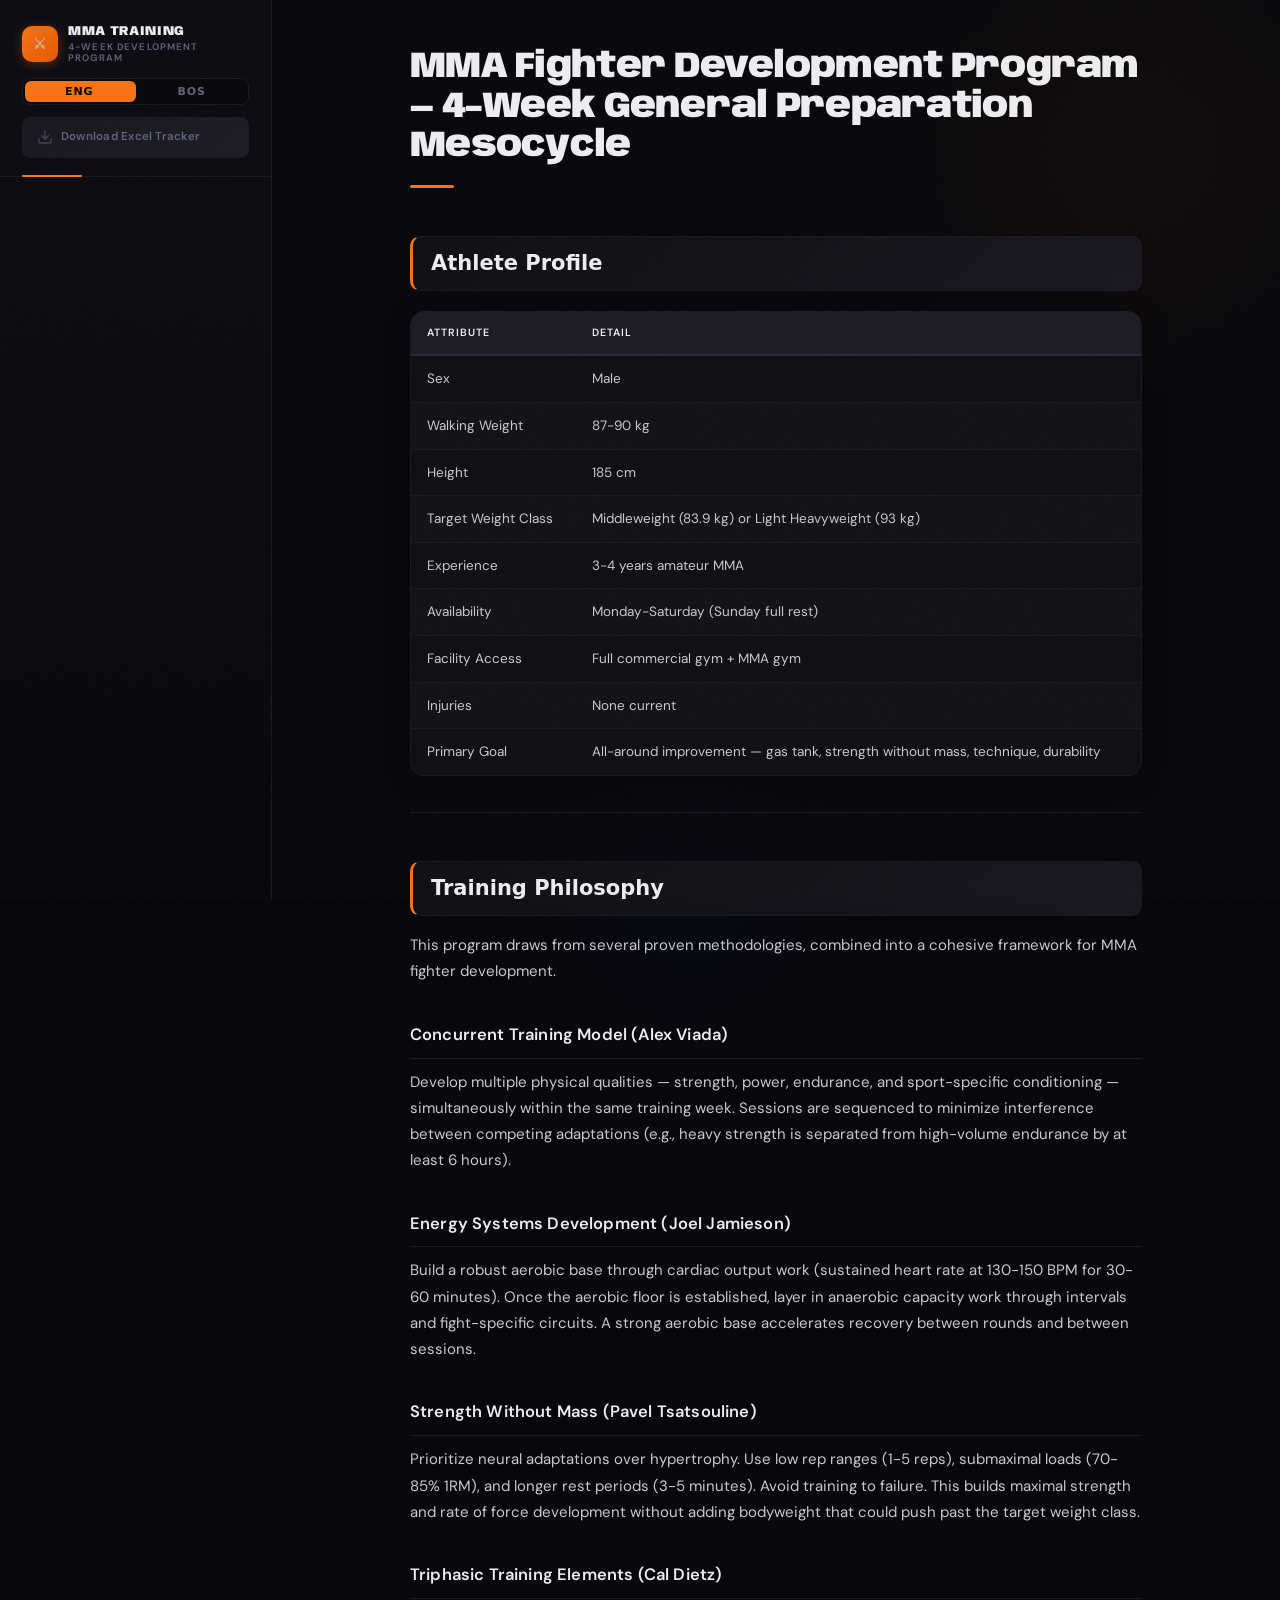
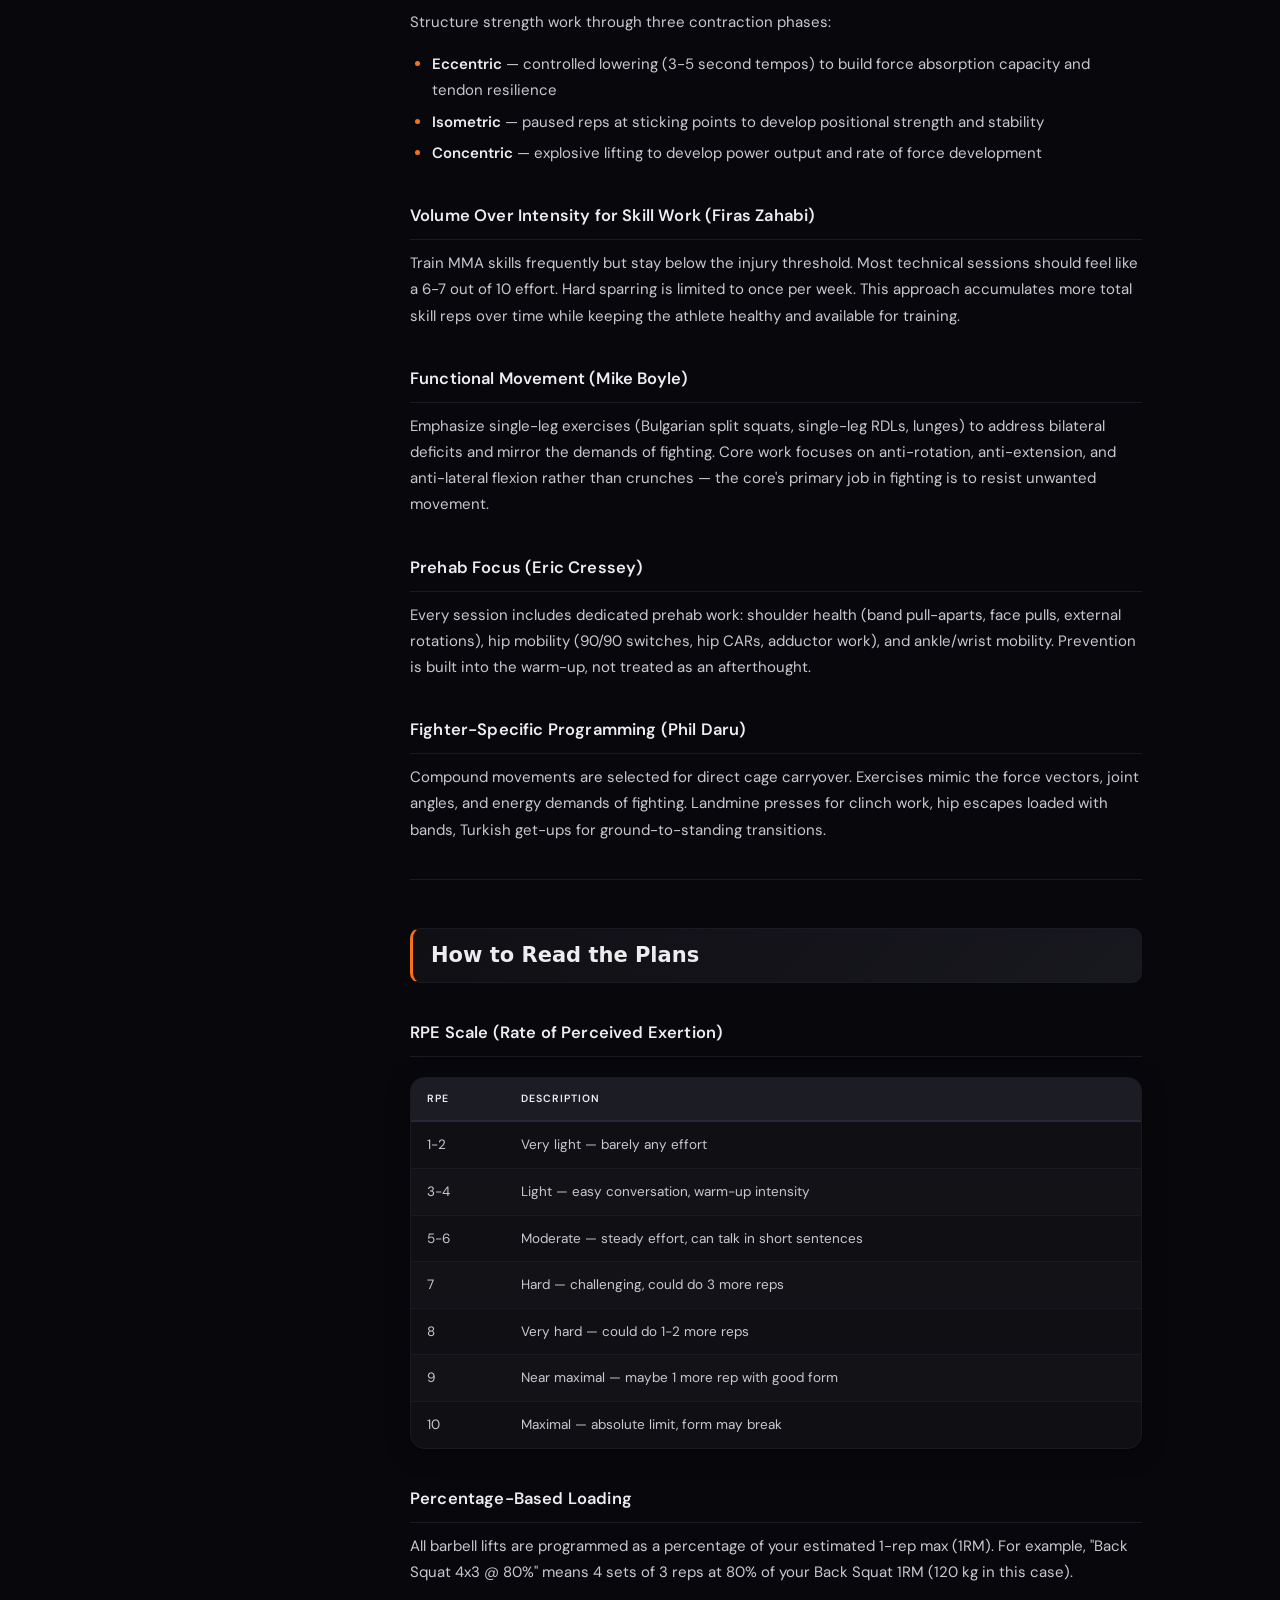
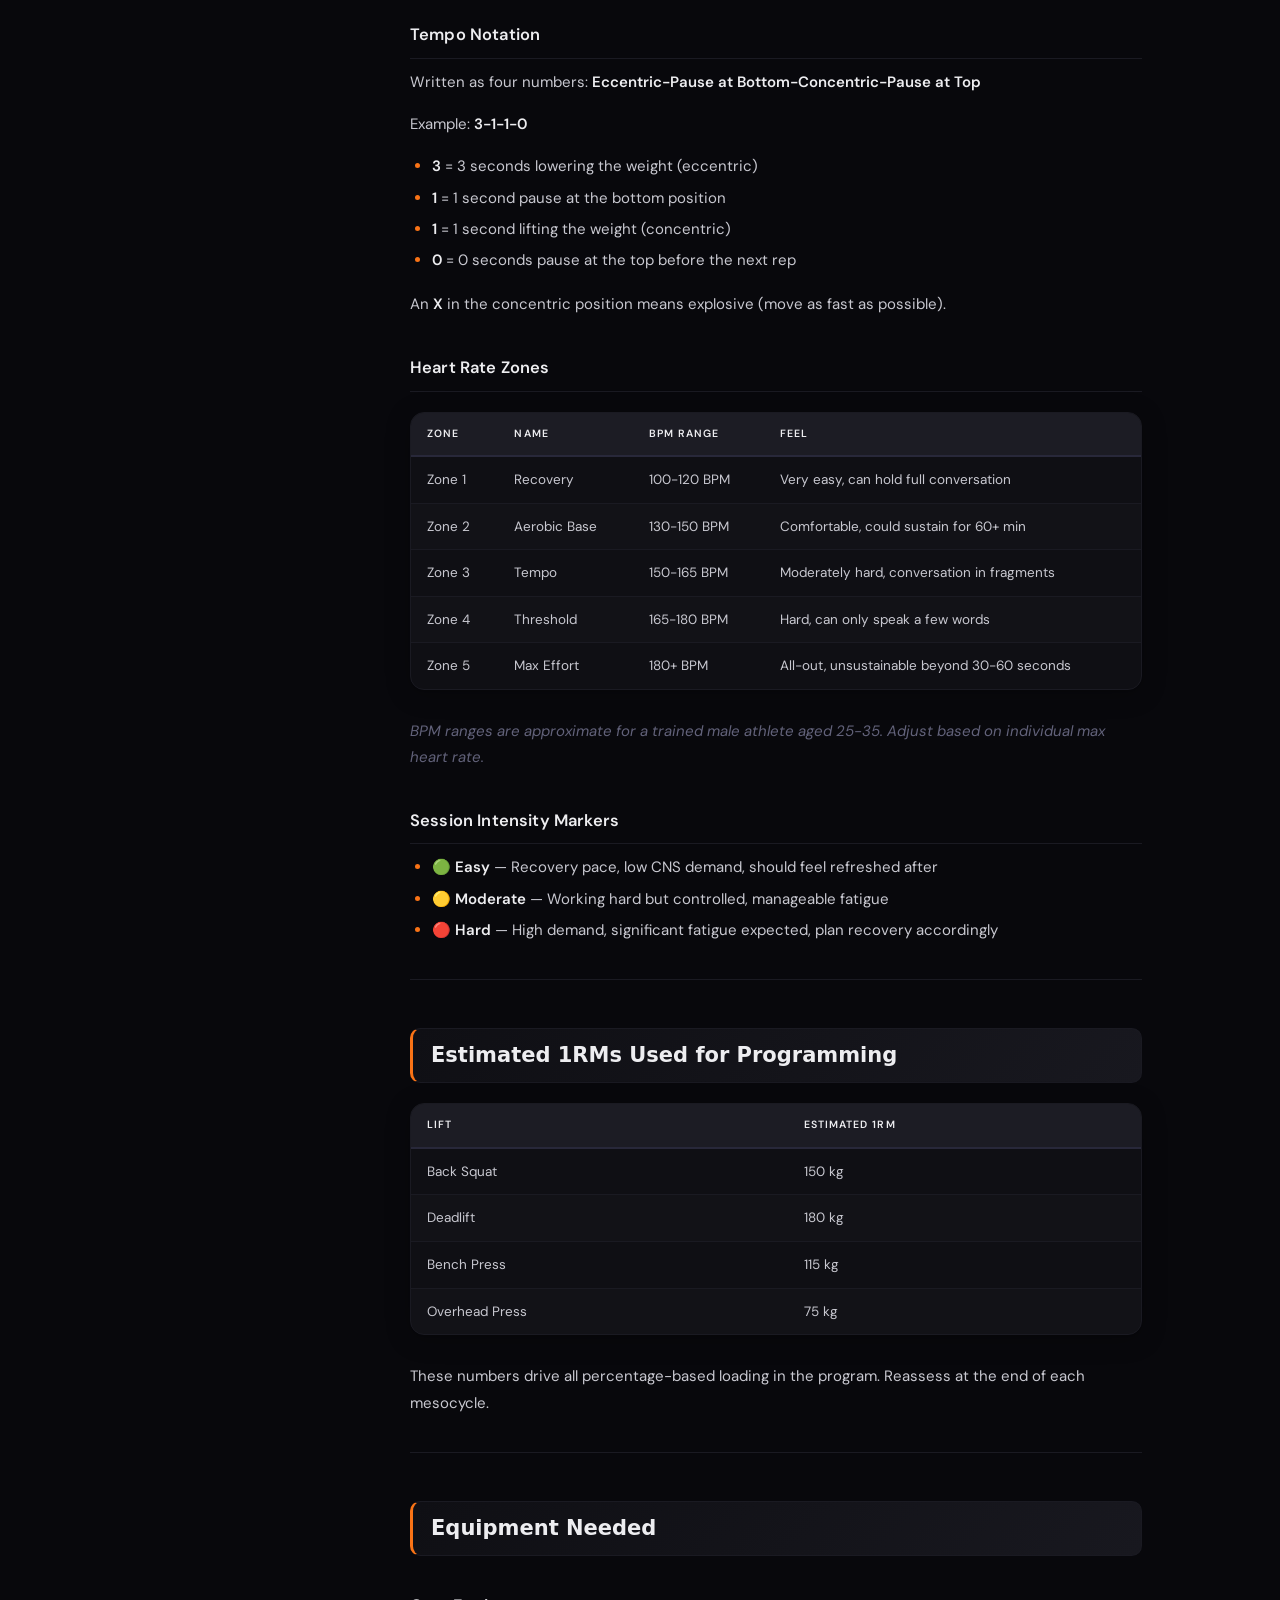
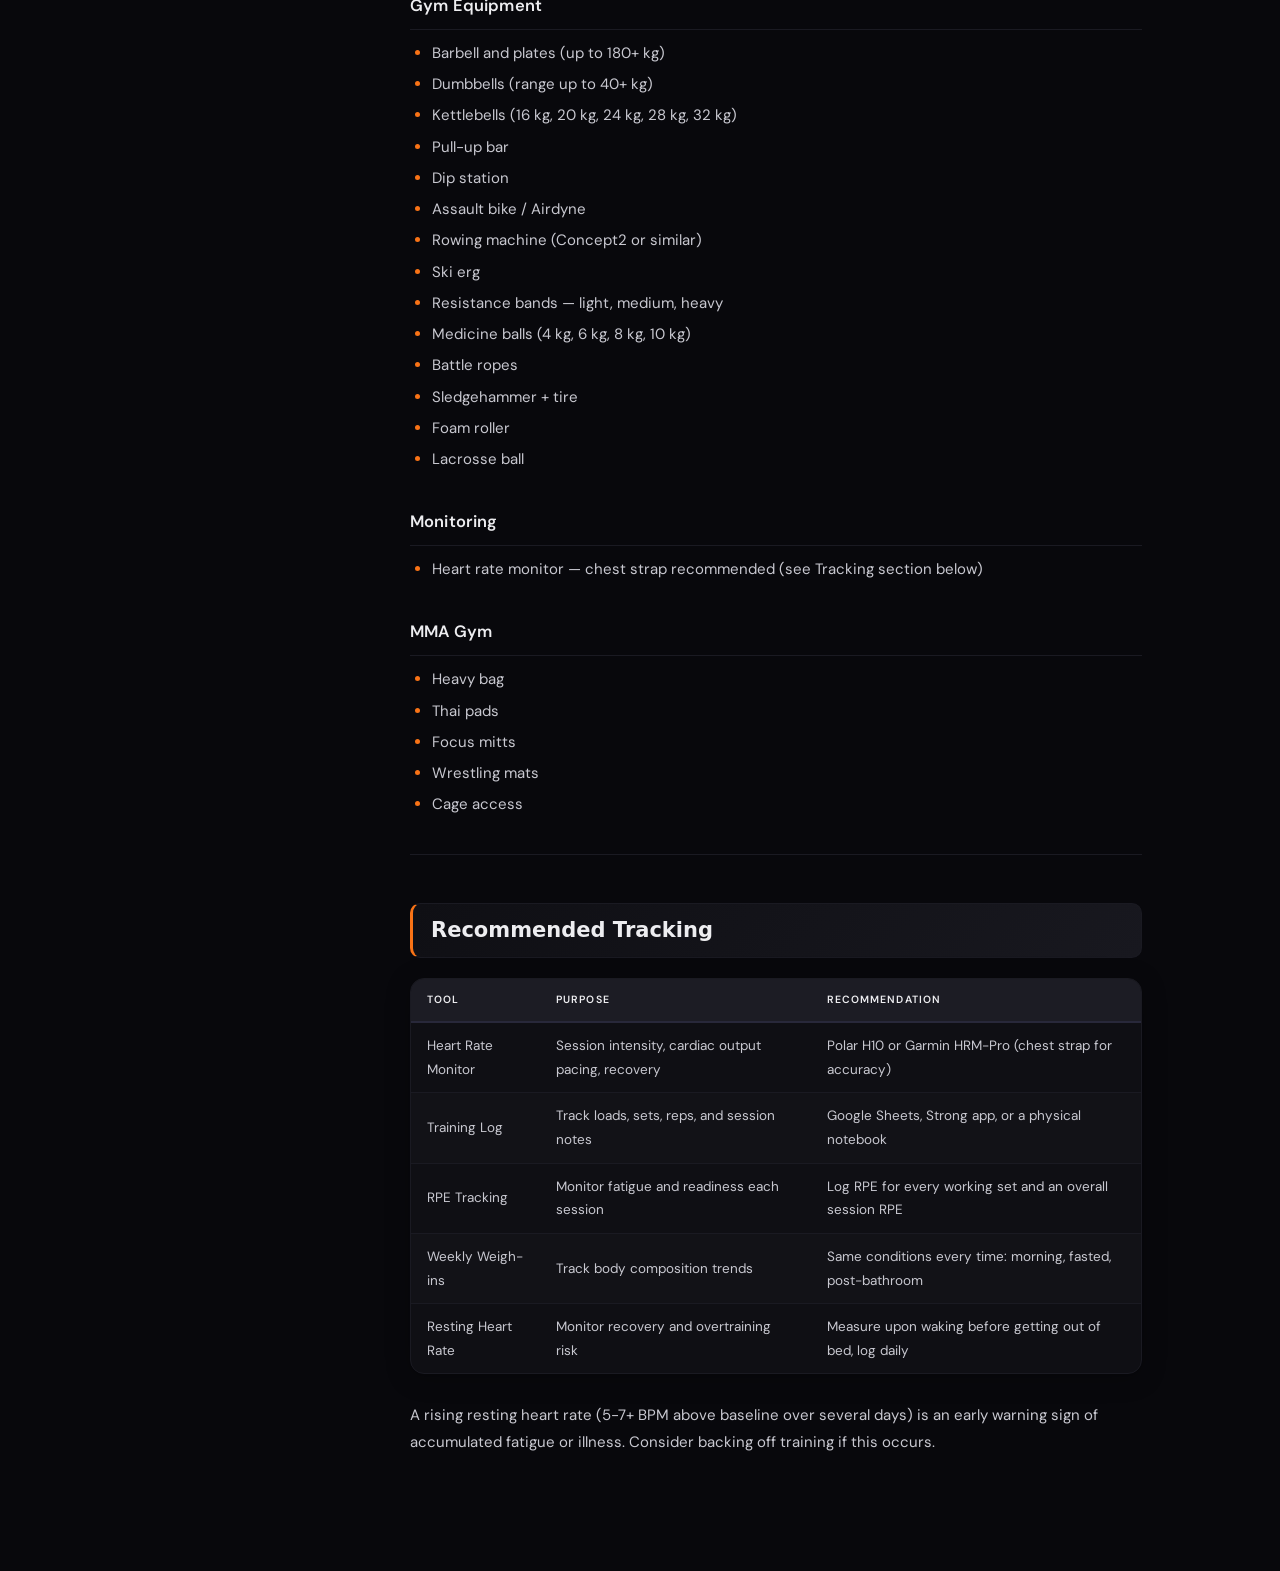
==== index.html @ 46d65527 "feat: add safety protocols, fighter-readiness content, and UX improvements Phase 1 - Safety-critical" ====
<!DOCTYPE html>
<html lang="en">
<head>
<meta charset="UTF-8">
<meta name="viewport" content="width=device-width, initial-scale=1.0">
<title>MMA Fighter Development Program</title>
<!-- Fonts loaded locally for offline support -->
<style>@font-face {
  font-family: 'Anybody';
  font-style: normal;
  font-weight: 400;
  font-stretch: 100%;
  font-display: swap;
  src: url(fonts/VuJudNvK2Ib2ppdWYq311GH32hxIv0sd5iDkWdTKRA.woff2) format('woff2');
  unicode-range: U+0102-0103, U+0110-0111, U+0128-0129, U+0168-0169, U+01A0-01A1, U+01AF-01B0, U+0300-0301, U+0303-0304, U+0308-0309, U+0323, U+0329, U+1EA0-1EF9, U+20AB;
}
/* latin-ext */
@font-face {
  font-family: 'Anybody';
  font-style: normal;
  font-weight: 400;
  font-stretch: 100%;
  font-display: swap;
  src: url(fonts/VuJudNvK2Ib2ppdWYq311GH32hxIv0sd5iDlWdTKRA.woff2) format('woff2');
  unicode-range: U+0100-02BA, U+02BD-02C5, U+02C7-02CC, U+02CE-02D7, U+02DD-02FF, U+0304, U+0308, U+0329, U+1D00-1DBF, U+1E00-1E9F, U+1EF2-1EFF, U+2020, U+20A0-20AB, U+20AD-20C0, U+2113, U+2C60-2C7F, U+A720-A7FF;
}
/* latin */
@font-face {
  font-family: 'Anybody';
  font-style: normal;
  font-weight: 600;
  font-stretch: 100%;
  font-display: swap;
  src: url(fonts/VuJudNvK2Ib2ppdWYq311GH32hxIv0sd5iDkWdTKRA.woff2) format('woff2');
  unicode-range: U+0102-0103, U+0110-0111, U+0128-0129, U+0168-0169, U+01A0-01A1, U+01AF-01B0, U+0300-0301, U+0303-0304, U+0308-0309, U+0323, U+0329, U+1EA0-1EF9, U+20AB;
}
/* latin-ext */
@font-face {
  font-family: 'Anybody';
  font-style: normal;
  font-weight: 600;
  font-stretch: 100%;
  font-display: swap;
  src: url(fonts/VuJudNvK2Ib2ppdWYq311GH32hxIv0sd5iDlWdTKRA.woff2) format('woff2');
  unicode-range: U+0100-02BA, U+02BD-02C5, U+02C7-02CC, U+02CE-02D7, U+02DD-02FF, U+0304, U+0308, U+0329, U+1D00-1DBF, U+1E00-1E9F, U+1EF2-1EFF, U+2020, U+20A0-20AB, U+20AD-20C0, U+2113, U+2C60-2C7F, U+A720-A7FF;
}
/* latin */
@font-face {
  font-family: 'Anybody';
  font-style: normal;
  font-weight: 700;
  font-stretch: 100%;
  font-display: swap;
  src: url(fonts/VuJudNvK2Ib2ppdWYq311GH32hxIv0sd5iDkWdTKRA.woff2) format('woff2');
  unicode-range: U+0102-0103, U+0110-0111, U+0128-0129, U+0168-0169, U+01A0-01A1, U+01AF-01B0, U+0300-0301, U+0303-0304, U+0308-0309, U+0323, U+0329, U+1EA0-1EF9, U+20AB;
}
/* latin-ext */
@font-face {
  font-family: 'Anybody';
  font-style: normal;
  font-weight: 700;
  font-stretch: 100%;
  font-display: swap;
  src: url(fonts/VuJudNvK2Ib2ppdWYq311GH32hxIv0sd5iDlWdTKRA.woff2) format('woff2');
  unicode-range: U+0100-02BA, U+02BD-02C5, U+02C7-02CC, U+02CE-02D7, U+02DD-02FF, U+0304, U+0308, U+0329, U+1D00-1DBF, U+1E00-1E9F, U+1EF2-1EFF, U+2020, U+20A0-20AB, U+20AD-20C0, U+2113, U+2C60-2C7F, U+A720-A7FF;
}
/* latin */
@font-face {
  font-family: 'Anybody';
  font-style: normal;
  font-weight: 900;
  font-stretch: 100%;
  font-display: swap;
  src: url(fonts/VuJudNvK2Ib2ppdWYq311GH32hxIv0sd5iDkWdTKRA.woff2) format('woff2');
  unicode-range: U+0102-0103, U+0110-0111, U+0128-0129, U+0168-0169, U+01A0-01A1, U+01AF-01B0, U+0300-0301, U+0303-0304, U+0308-0309, U+0323, U+0329, U+1EA0-1EF9, U+20AB;
}
/* latin-ext */
@font-face {
  font-family: 'Anybody';
  font-style: normal;
  font-weight: 900;
  font-stretch: 100%;
  font-display: swap;
  src: url(fonts/VuJudNvK2Ib2ppdWYq311GH32hxIv0sd5iDlWdTKRA.woff2) format('woff2');
  unicode-range: U+0100-02BA, U+02BD-02C5, U+02C7-02CC, U+02CE-02D7, U+02DD-02FF, U+0304, U+0308, U+0329, U+1D00-1DBF, U+1E00-1E9F, U+1EF2-1EFF, U+2020, U+20A0-20AB, U+20AD-20C0, U+2113, U+2C60-2C7F, U+A720-A7FF;
}
/* latin */
@font-face {
  font-family: 'Anybody';
  font-style: normal;
  font-weight: 900;
  font-stretch: 100%;
  font-display: swap;
  src: url(fonts/VuJudNvK2Ib2ppdWYq311GH32hxIv0sd5iDrWdQ.woff2) format('woff2');
  unicode-range: U+0000-00FF, U+0131, U+0152-0153, U+02BB-02BC, U+02C6, U+02DA, U+02DC, U+0304, U+0308, U+0329, U+2000-206F, U+20AC, U+2122, U+2191, U+2193, U+2212, U+2215, U+FEFF, U+FFFD;
}
/* latin-ext */
@font-face {
  font-family: 'DM Sans';
  font-style: italic;
  font-weight: 400;
  font-display: swap;
  src: url(fonts/rP2Wp2ywxg089UriCZaSExdy3sGt9zz86GPwyKK58VXh.woff2) format('woff2');
  unicode-range: U+0100-02BA, U+02BD-02C5, U+02C7-02CC, U+02CE-02D7, U+02DD-02FF, U+0304, U+0308, U+0329, U+1D00-1DBF, U+1E00-1E9F, U+1EF2-1EFF, U+2020, U+20A0-20AB, U+20AD-20C0, U+2113, U+2C60-2C7F, U+A720-A7FF;
}
/* latin */
@font-face {
  font-family: 'DM Sans';
  font-style: italic;
  font-weight: 400;
  font-display: swap;
  src: url(fonts/rP2Wp2ywxg089UriCZaSExdy3sGt9zz86GPwyKy58Q.woff2) format('woff2');
  unicode-range: U+0000-00FF, U+0131, U+0152-0153, U+02BB-02BC, U+02C6, U+02DA, U+02DC, U+0304, U+0308, U+0329, U+2000-206F, U+20AC, U+2122, U+2191, U+2193, U+2212, U+2215, U+FEFF, U+FFFD;
}
/* latin-ext */
@font-face {
  font-family: 'DM Sans';
  font-style: normal;
  font-weight: 300;
  font-display: swap;
  src: url(fonts/rP2Hp2ywxg089UriCZ2IHSeH.woff2) format('woff2');
  unicode-range: U+0100-02BA, U+02BD-02C5, U+02C7-02CC, U+02CE-02D7, U+02DD-02FF, U+0304, U+0308, U+0329, U+1D00-1DBF, U+1E00-1E9F, U+1EF2-1EFF, U+2020, U+20A0-20AB, U+20AD-20C0, U+2113, U+2C60-2C7F, U+A720-A7FF;
}
/* latin */
@font-face {
  font-family: 'DM Sans';
  font-style: normal;
  font-weight: 300;
  font-display: swap;
  src: url(fonts/rP2Hp2ywxg089UriCZOIHQ.woff2) format('woff2');
  unicode-range: U+0000-00FF, U+0131, U+0152-0153, U+02BB-02BC, U+02C6, U+02DA, U+02DC, U+0304, U+0308, U+0329, U+2000-206F, U+20AC, U+2122, U+2191, U+2193, U+2212, U+2215, U+FEFF, U+FFFD;
}
/* latin-ext */
@font-face {
  font-family: 'DM Sans';
  font-style: normal;
  font-weight: 400;
  font-display: swap;
  src: url(fonts/rP2Hp2ywxg089UriCZ2IHSeH.woff2) format('woff2');
  unicode-range: U+0100-02BA, U+02BD-02C5, U+02C7-02CC, U+02CE-02D7, U+02DD-02FF, U+0304, U+0308, U+0329, U+1D00-1DBF, U+1E00-1E9F, U+1EF2-1EFF, U+2020, U+20A0-20AB, U+20AD-20C0, U+2113, U+2C60-2C7F, U+A720-A7FF;
}
/* latin */
@font-face {
  font-family: 'DM Sans';
  font-style: normal;
  font-weight: 400;
  font-display: swap;
  src: url(fonts/rP2Hp2ywxg089UriCZOIHQ.woff2) format('woff2');
  unicode-range: U+0000-00FF, U+0131, U+0152-0153, U+02BB-02BC, U+02C6, U+02DA, U+02DC, U+0304, U+0308, U+0329, U+2000-206F, U+20AC, U+2122, U+2191, U+2193, U+2212, U+2215, U+FEFF, U+FFFD;
}
/* latin-ext */
@font-face {
  font-family: 'DM Sans';
  font-style: normal;
  font-weight: 500;
  font-display: swap;
  src: url(fonts/rP2Hp2ywxg089UriCZ2IHSeH.woff2) format('woff2');
  unicode-range: U+0100-02BA, U+02BD-02C5, U+02C7-02CC, U+02CE-02D7, U+02DD-02FF, U+0304, U+0308, U+0329, U+1D00-1DBF, U+1E00-1E9F, U+1EF2-1EFF, U+2020, U+20A0-20AB, U+20AD-20C0, U+2113, U+2C60-2C7F, U+A720-A7FF;
}
/* latin */
@font-face {
  font-family: 'DM Sans';
  font-style: normal;
  font-weight: 500;
  font-display: swap;
  src: url(fonts/rP2Hp2ywxg089UriCZOIHQ.woff2) format('woff2');
  unicode-range: U+0000-00FF, U+0131, U+0152-0153, U+02BB-02BC, U+02C6, U+02DA, U+02DC, U+0304, U+0308, U+0329, U+2000-206F, U+20AC, U+2122, U+2191, U+2193, U+2212, U+2215, U+FEFF, U+FFFD;
}
/* latin-ext */
@font-face {
  font-family: 'DM Sans';
  font-style: normal;
  font-weight: 600;
  font-display: swap;
  src: url(fonts/rP2Hp2ywxg089UriCZ2IHSeH.woff2) format('woff2');
  unicode-range: U+0100-02BA, U+02BD-02C5, U+02C7-02CC, U+02CE-02D7, U+02DD-02FF, U+0304, U+0308, U+0329, U+1D00-1DBF, U+1E00-1E9F, U+1EF2-1EFF, U+2020, U+20A0-20AB, U+20AD-20C0, U+2113, U+2C60-2C7F, U+A720-A7FF;
}
/* latin */
@font-face {
  font-family: 'DM Sans';
  font-style: normal;
  font-weight: 600;
  font-display: swap;
  src: url(fonts/rP2Hp2ywxg089UriCZOIHQ.woff2) format('woff2');
  unicode-range: U+0000-00FF, U+0131, U+0152-0153, U+02BB-02BC, U+02C6, U+02DA, U+02DC, U+0304, U+0308, U+0329, U+2000-206F, U+20AC, U+2122, U+2191, U+2193, U+2212, U+2215, U+FEFF, U+FFFD;
}
/* latin-ext */
@font-face {
  font-family: 'DM Sans';
  font-style: normal;
  font-weight: 700;
  font-display: swap;
  src: url(fonts/rP2Hp2ywxg089UriCZ2IHSeH.woff2) format('woff2');
  unicode-range: U+0100-02BA, U+02BD-02C5, U+02C7-02CC, U+02CE-02D7, U+02DD-02FF, U+0304, U+0308, U+0329, U+1D00-1DBF, U+1E00-1E9F, U+1EF2-1EFF, U+2020, U+20A0-20AB, U+20AD-20C0, U+2113, U+2C60-2C7F, U+A720-A7FF;
}
/* latin */
@font-face {
  font-family: 'JetBrains Mono';
  font-style: normal;
  font-weight: 400;
  font-display: swap;
  src: url(fonts/tDbv2o-flEEny0FZhsfKu5WU4zr3E_BX0PnT8RD8yKwBNntkaToggR7BYRbKPx_cwhsk.woff2) format('woff2');
  unicode-range: U+0102-0103, U+0110-0111, U+0128-0129, U+0168-0169, U+01A0-01A1, U+01AF-01B0, U+0300-0301, U+0303-0304, U+0308-0309, U+0323, U+0329, U+1EA0-1EF9, U+20AB;
}
/* latin-ext */
@font-face {
  font-family: 'JetBrains Mono';
  font-style: normal;
  font-weight: 400;
  font-display: swap;
  src: url(fonts/tDbv2o-flEEny0FZhsfKu5WU4zr3E_BX0PnT8RD8yKwBNntkaToggR7BYRbKPx7cwhsk.woff2) format('woff2');
  unicode-range: U+0100-02BA, U+02BD-02C5, U+02C7-02CC, U+02CE-02D7, U+02DD-02FF, U+0304, U+0308, U+0329, U+1D00-1DBF, U+1E00-1E9F, U+1EF2-1EFF, U+2020, U+20A0-20AB, U+20AD-20C0, U+2113, U+2C60-2C7F, U+A720-A7FF;
}
/* latin */
@font-face {
  font-family: 'JetBrains Mono';
  font-style: normal;
  font-weight: 500;
  font-display: swap;
  src: url(fonts/tDbv2o-flEEny0FZhsfKu5WU4zr3E_BX0PnT8RD8yKwBNntkaToggR7BYRbKPx_cwhsk.woff2) format('woff2');
  unicode-range: U+0102-0103, U+0110-0111, U+0128-0129, U+0168-0169, U+01A0-01A1, U+01AF-01B0, U+0300-0301, U+0303-0304, U+0308-0309, U+0323, U+0329, U+1EA0-1EF9, U+20AB;
}
/* latin-ext */
@font-face {
  font-family: 'JetBrains Mono';
  font-style: normal;
  font-weight: 500;
  font-display: swap;
  src: url(fonts/tDbv2o-flEEny0FZhsfKu5WU4zr3E_BX0PnT8RD8yKwBNntkaToggR7BYRbKPx7cwhsk.woff2) format('woff2');
  unicode-range: U+0100-02BA, U+02BD-02C5, U+02C7-02CC, U+02CE-02D7, U+02DD-02FF, U+0304, U+0308, U+0329, U+1D00-1DBF, U+1E00-1E9F, U+1EF2-1EFF, U+2020, U+20A0-20AB, U+20AD-20C0, U+2113, U+2C60-2C7F, U+A720-A7FF;
}
/* latin */</style>
<style>
*,*::before,*::after{box-sizing:border-box;margin:0;padding:0}
:root{
  --bg:#08080c;
  --bg-card:#0f0f14;
  --bg-card-hover:#141419;
  --bg-raised:#18181f;
  --bg-surface:#1c1c24;
  --border:#1a1a22;
  --border-bright:#28283a;
  --text:#c8c8d0;
  --text-bright:#ededf0;
  --text-dim:#62627a;
  --text-faint:#3e3e52;
  --accent:#f97316;
  --accent-soft:rgba(249,115,22,.08);
  --accent-med:rgba(249,115,22,.15);
  --accent-glow:rgba(249,115,22,.3);
  --accent-bright:#fba04b;
  --green:#22c55e;
  --blue:#3b82f6;
  --purple:#a855f7;
  --red:#ef4444;
  --sidebar-w:272px;
  --radius:10px;
  --radius-lg:14px;
  --font-display:'Anybody',system-ui,sans-serif;
  --font-body:'DM Sans',system-ui,-apple-system,sans-serif;
  --font-mono:'JetBrains Mono',monospace;
}
html{scroll-behavior:smooth;scrollbar-color:var(--border) var(--bg)}
body{
  font-family:var(--font-body);font-size:15px;line-height:1.75;
  color:var(--text);background:var(--bg);
  min-height:100vh;overflow-x:hidden;
  -webkit-font-smoothing:antialiased;
}

/* ═══════════════════════════════════
   NOISE TEXTURE OVERLAY
   ═══════════════════════════════════ */
body::after{
  content:'';position:fixed;inset:0;z-index:9999;pointer-events:none;
  opacity:.025;
  background-image:url("data:image/svg+xml,%3Csvg viewBox='0 0 256 256' xmlns='http://www.w3.org/2000/svg'%3E%3Cfilter id='noise'%3E%3CfeTurbulence type='fractalNoise' baseFrequency='0.9' numOctaves='4' stitchTiles='stitch'/%3E%3C/filter%3E%3Crect width='100%25' height='100%25' filter='url(%23noise)'/%3E%3C/svg%3E");
  background-repeat:repeat;background-size:256px 256px;
}

/* ═══════════════════════════════════
   SIDEBAR
   ═══════════════════════════════════ */
.sidebar{
  position:fixed;top:0;left:0;bottom:0;width:var(--sidebar-w);
  background:linear-gradient(180deg,#0c0c12 0%,var(--bg) 100%);
  border-right:1px solid var(--border);
  display:flex;flex-direction:column;z-index:100;
  transition:transform .35s cubic-bezier(.4,0,.2,1);
}
.sidebar-header{
  padding:24px 22px 18px;
  border-bottom:1px solid var(--border);
  position:relative;
}
.sidebar-header::after{
  content:'';position:absolute;bottom:-1px;left:22px;width:60px;
  height:2px;background:var(--accent);border-radius:1px;
}
.sidebar-brand{
  display:flex;align-items:center;gap:10px;margin-bottom:14px;
}
.brand-mark{
  width:36px;height:36px;border-radius:10px;
  background:linear-gradient(135deg,var(--accent),#e05a00);
  display:flex;align-items:center;justify-content:center;
  font-size:16px;flex-shrink:0;
  box-shadow:0 2px 12px var(--accent-glow);
}
.brand-text{
  font-family:var(--font-display);font-size:13px;font-weight:900;
  letter-spacing:.05em;text-transform:uppercase;color:var(--text-bright);
  line-height:1.2;
}
.brand-text span{
  color:var(--text-dim);display:block;font-size:9.5px;
  letter-spacing:.12em;margin-top:2px;font-weight:600;
  font-family:var(--font-body);
}

/* ── Download Button ── */
.dl-btn{
  display:flex;align-items:center;gap:8px;
  margin-top:12px;padding:9px 14px;
  background:linear-gradient(135deg,var(--bg-raised),var(--bg-surface));
  border:1px solid var(--border);border-radius:8px;
  color:var(--text-dim);font-family:var(--font-body);font-size:11.5px;font-weight:600;
  text-decoration:none;transition:all .2s;letter-spacing:.02em;
  cursor:pointer;width:100%;
}
.dl-btn:hover{color:var(--text-bright);border-color:var(--accent);background:var(--accent-soft)}
.dl-btn svg{width:16px;height:16px;flex-shrink:0;opacity:.6}
.dl-btn:hover svg{opacity:1}

/* ── Language Toggle ── */
.lang-toggle{
  display:flex;
  background:var(--bg);border-radius:8px;
  border:1px solid var(--border);overflow:hidden;
  position:relative;
}
.lang-toggle::before{
  content:'';position:absolute;top:2px;bottom:2px;width:calc(50% - 2px);
  background:var(--accent);border-radius:6px;
  transition:transform .25s cubic-bezier(.4,0,.2,1);
  left:2px;z-index:0;
}
.lang-toggle.bos::before{transform:translateX(100%)}
.lang-btn{
  flex:1;padding:6px 0;border:none;background:none;
  color:var(--text-dim);font-family:var(--font-body);
  font-size:11px;font-weight:700;letter-spacing:.08em;
  cursor:pointer;transition:color .25s;text-transform:uppercase;
  position:relative;z-index:1;
}
.lang-btn.active{color:#000}
.lang-btn:not(.active):hover{color:var(--text-bright)}

.sidebar-nav{flex:1;overflow-y:auto;padding:14px 10px;scrollbar-width:thin}
.sidebar-nav a{
  display:flex;align-items:center;gap:11px;
  padding:9px 14px;border-radius:9px;
  color:var(--text-dim);text-decoration:none;font-size:13px;font-weight:500;
  transition:all .15s ease;margin-bottom:1px;position:relative;
  letter-spacing:.01em;
}
.sidebar-nav a:hover{color:var(--text-bright);background:rgba(255,255,255,.03)}
.sidebar-nav a.active{
  color:var(--accent);background:var(--accent-soft);
  font-weight:600;
}
.sidebar-nav a.active::before{
  content:'';position:absolute;left:0;top:8px;bottom:8px;width:3px;
  background:var(--accent);border-radius:0 3px 3px 0;
  box-shadow:0 0 10px var(--accent-glow);
}
.nav-icon{
  width:26px;height:22px;display:flex;align-items:center;justify-content:center;
  font-size:12px;flex-shrink:0;opacity:.5;
  font-family:var(--font-mono);font-weight:500;
}
.sidebar-nav a.active .nav-icon{opacity:1}
.nav-divider{
  font-size:9px;text-transform:uppercase;letter-spacing:.16em;
  color:var(--text-faint);padding:18px 14px 6px;font-weight:700;
  user-select:none;
}
.nav-divider:first-child{padding-top:4px}

/* ═══════════════════════════════════
   MAIN AREA
   ═══════════════════════════════════ */
.main{margin-left:var(--sidebar-w);min-height:100vh;position:relative}
.main::before{
  content:'';position:fixed;top:-200px;right:-200px;
  width:700px;height:700px;
  background:radial-gradient(circle,rgba(249,115,22,.04) 0%,transparent 60%);
  pointer-events:none;z-index:0;
}
.main::after{
  content:'';position:fixed;bottom:-300px;left:30%;
  width:600px;height:600px;
  background:radial-gradient(circle,rgba(59,130,246,.02) 0%,transparent 60%);
  pointer-events:none;z-index:0;
}
.content{
  max-width:820px;margin:0 auto;padding:48px 44px 100px;
  position:relative;z-index:1;
}

/* ═══════════════════════════════════
   HAMBURGER & OVERLAY (MOBILE)
   ═══════════════════════════════════ */
.hamburger{
  display:none;position:fixed;top:12px;left:12px;z-index:200;
  width:44px;height:44px;border-radius:var(--radius);
  background:rgba(15,15,20,.85);border:1px solid var(--border);
  cursor:pointer;flex-direction:column;align-items:center;justify-content:center;gap:5px;
  backdrop-filter:blur(16px);-webkit-backdrop-filter:blur(16px);
  transition:all .2s;
}
.hamburger:hover{background:var(--bg-raised);border-color:var(--border-bright)}
.hamburger span{
  display:block;width:18px;height:1.5px;background:var(--text);
  border-radius:1px;transition:all .3s cubic-bezier(.4,0,.2,1);
}
.hamburger.active span:nth-child(1){transform:rotate(45deg) translate(4.5px,4.5px)}
.hamburger.active span:nth-child(2){opacity:0;transform:scaleX(0)}
.hamburger.active span:nth-child(3){transform:rotate(-45deg) translate(4.5px,-4.5px)}
.overlay{
  display:none;position:fixed;inset:0;
  background:rgba(0,0,0,.65);z-index:90;
  backdrop-filter:blur(8px);-webkit-backdrop-filter:blur(8px);
}

/* ═══════════════════════════════════
   MARKDOWN RENDERED CONTENT
   ═══════════════════════════════════ */

/* ── H1 — Page title ── */
.md h1{
  font-family:var(--font-display);font-size:36px;font-weight:900;
  color:var(--text-bright);margin:0 0 6px;line-height:1.1;
  letter-spacing:-.02em;
}
.md h1::after{
  content:'';display:block;width:44px;height:3px;
  background:var(--accent);
  border-radius:2px;margin-top:18px;margin-bottom:12px;
}

/* ── H2 — Major sections ── */
.md h2{
  font-family:var(--font-display);font-size:21px;font-weight:700;
  color:var(--text-bright);margin:48px 0 16px;line-height:1.2;
  letter-spacing:0;
  padding:14px 18px;
  background:linear-gradient(135deg,var(--bg-card) 0%,var(--bg-raised) 100%);
  border:1px solid var(--border);
  border-left:3px solid var(--accent);
  border-radius:var(--radius);
}

/* ── H3 — Sub-sections ── */
.md h3{
  font-size:16.5px;font-weight:600;color:var(--text-bright);
  margin:36px 0 10px;letter-spacing:.01em;
  padding-bottom:8px;
  border-bottom:1px solid var(--border);
}

/* ── H4 — Labels ── */
.md h4{
  font-size:12px;font-weight:700;color:var(--accent);
  margin:28px 0 8px;text-transform:uppercase;letter-spacing:.08em;
  display:flex;align-items:center;gap:8px;
}
.md h4::before{
  content:'';width:8px;height:8px;border-radius:2px;
  background:var(--accent);opacity:.4;flex-shrink:0;
}

.md p{margin:0 0 16px}
.md a{color:var(--accent);text-decoration:none;transition:all .2s;
  background:linear-gradient(transparent 85%,var(--accent-soft) 85%);
}
.md a:hover{color:var(--accent-bright);background:linear-gradient(transparent 85%,var(--accent-med) 85%)}
.md strong{color:var(--text-bright);font-weight:600}
.md em{color:var(--text-dim)}
.md ul,.md ol{margin:0 0 18px;padding-left:22px}
.md li{margin-bottom:5px}
.md li::marker{color:var(--accent)}
.md hr{border:none;height:1px;background:var(--border);margin:36px 0}

/* ── Blockquotes — used for week metadata ── */
.md blockquote{
  margin:20px 0;padding:18px 22px;
  background:linear-gradient(135deg,var(--accent-soft),rgba(249,115,22,.03));
  border:1px solid rgba(249,115,22,.12);
  border-radius:var(--radius-lg);
  color:var(--text);font-style:normal;
  position:relative;overflow:hidden;
}
.md blockquote::before{
  content:'';position:absolute;top:0;left:0;bottom:0;width:3px;
  background:var(--accent);
}
.md blockquote p{margin-bottom:4px}
.md blockquote p:last-child{margin-bottom:0}

/* ── Tables ── */
.table-wrap{
  overflow-x:auto;margin:20px 0 28px;
  border-radius:var(--radius-lg);
  border:1px solid var(--border);
  background:var(--bg-card);
  box-shadow:0 4px 24px rgba(0,0,0,.25),0 1px 3px rgba(0,0,0,.15);
}
.md table{width:100%;border-collapse:collapse;font-size:13.5px}
.md thead{background:var(--bg-surface)}
.md th{
  text-align:left;padding:12px 16px;font-weight:600;color:var(--text-bright);
  border-bottom:2px solid var(--border-bright);font-size:10.5px;
  text-transform:uppercase;letter-spacing:.1em;
  white-space:nowrap;font-family:var(--font-body);
}
.md td{padding:11px 16px;border-bottom:1px solid var(--border)}
.md tr:last-child td{border-bottom:none}
.md tbody tr{transition:background .15s}
.md tbody tr:nth-child(even){background:rgba(255,255,255,.01)}
.md tbody tr:hover{background:rgba(249,115,22,.04)}

/* ── Code ── */
.md code{
  background:var(--bg-raised);border:1px solid var(--border);
  border-radius:5px;padding:2px 7px;font-size:12.5px;color:var(--accent);
  font-family:var(--font-mono);
}
.md pre{
  background:var(--bg-card);border:1px solid var(--border);
  border-radius:var(--radius);padding:18px 20px;margin:18px 0;
  overflow-x:auto;box-shadow:0 2px 8px rgba(0,0,0,.15);
}
.md pre code{background:none;border:none;padding:0;color:var(--text)}

/* ── Lists inside tables ── */
.md td ul,.md td ol{margin:4px 0;padding-left:16px}
.md td li{margin-bottom:2px;font-size:13px}

/* ═══════════════════════════════════
   SECTION TRANSITION
   ═══════════════════════════════════ */
.md{animation:sectionIn .5s cubic-bezier(.16,1,.3,1)}
@keyframes sectionIn{
  from{opacity:0;transform:translateY(20px)}
  to{opacity:1;transform:none}
}

/* ═══════════════════════════════════
   BACK TO TOP
   ═══════════════════════════════════ */
.back-top{
  position:fixed;bottom:28px;right:28px;width:44px;height:44px;
  border-radius:12px;background:var(--accent);color:#000;
  border:none;cursor:pointer;font-size:18px;font-weight:700;
  opacity:0;transform:translateY(10px);
  transition:all .35s cubic-bezier(.4,0,.2,1);
  z-index:50;display:flex;align-items:center;justify-content:center;
  box-shadow:0 4px 24px var(--accent-glow);
}
.back-top.visible{opacity:1;transform:none}
.back-top:hover{transform:scale(1.08) translateY(-2px);box-shadow:0 8px 32px var(--accent-glow)}

/* ═══════════════════════════════════
   RESPONSIVE — TABLET
   ═══════════════════════════════════ */
@media(max-width:1024px){
  :root{--sidebar-w:248px}
  .content{padding:40px 28px 80px}
}

/* ═══════════════════════════════════
   RESPONSIVE — MOBILE
   ═══════════════════════════════════ */
@media(max-width:768px){
  .sidebar{transform:translateX(-100%);width:280px}
  .sidebar.open{transform:translateX(0);box-shadow:12px 0 48px rgba(0,0,0,.6)}
  .hamburger{display:flex}
  .overlay.open{display:block}
  .main{margin-left:0}
  .content{padding:16px 14px 60px;padding-top:70px}
  .md h1{font-size:26px}
  .md h2{font-size:18px;margin-top:32px;padding:12px 14px}
  .md h3{font-size:15px;margin-top:24px}
  .table-wrap{margin-left:-6px;margin-right:-6px;border-radius:10px}
  .md th{padding:10px 12px;font-size:9.5px}
  .md td{padding:9px 12px;font-size:13px}
  .back-top{bottom:16px;right:16px;width:40px;height:40px;font-size:16px;border-radius:10px}
  .md blockquote{padding:14px 16px}
}

/* ═══════════════════════════════════
   RESPONSIVE — SMALL PHONES
   ═══════════════════════════════════ */
@media(max-width:400px){
  .content{padding:12px 10px 50px;padding-top:66px}
  .md h1{font-size:22px}
  .md h2{font-size:16px;padding:10px 12px}
  .md table{font-size:11.5px}
  .md th{padding:8px 8px;font-size:9px}
  .md td{padding:7px 8px;font-size:12px}
}

/* ═══════════════════════════════════
   RESPONSIVE — TABLE CARDS
   ═══════════════════════════════════ */
@media(max-width:600px){
  .table-wrap{border:none;background:none;box-shadow:none;border-radius:0;overflow:visible}
  .md table,.md thead,.md tbody,.md th,.md tr{display:block}
  .md thead{position:absolute;left:-9999px;top:-9999px}
  .md tr{
    margin-bottom:12px;padding:14px 16px;
    background:var(--bg-card);border:1px solid var(--border);
    border-radius:var(--radius);
    box-shadow:0 2px 8px rgba(0,0,0,.15);
  }
  .md td{
    display:flex;justify-content:space-between;align-items:flex-start;
    padding:6px 0;border-bottom:1px solid var(--border);
    font-size:13px;text-align:right;
  }
  .md td:last-child{border-bottom:none}
  .md td::before{
    content:attr(data-label);
    font-weight:600;color:var(--text-bright);text-align:left;
    margin-right:12px;flex-shrink:0;font-size:10.5px;
    text-transform:uppercase;letter-spacing:.08em;
    padding-top:2px;
  }
}

/* Scrollbar */
::-webkit-scrollbar{width:5px;height:5px}
::-webkit-scrollbar-track{background:transparent}
::-webkit-scrollbar-thumb{background:var(--border);border-radius:3px}
::-webkit-scrollbar-thumb:hover{background:var(--border-bright)}

/* ── Selection ── */
::selection{background:var(--accent-med);color:var(--text-bright)}

/* ── Progress Badge ── */
.progress-badge{
  margin-top:10px;padding:6px 12px;
  background:var(--accent-soft);border:1px solid rgba(249,115,22,.15);
  border-radius:6px;font-size:11px;font-weight:600;
  color:var(--accent);letter-spacing:.02em;
  display:none;text-align:center;
}
.progress-badge.visible{display:block}

/* ── Rest Timer ── */
.rest-timer{
  position:fixed;bottom:28px;left:28px;z-index:50;
}
.timer-toggle{
  width:44px;height:44px;border-radius:12px;
  background:var(--bg-raised);border:1px solid var(--border);
  color:var(--text);font-size:18px;cursor:pointer;
  display:flex;align-items:center;justify-content:center;
  transition:all .2s;
}
.timer-toggle:hover{border-color:var(--accent);color:var(--accent)}
.timer-toggle.active{background:var(--accent);color:#000;border-color:var(--accent)}
.timer-panel{
  display:none;position:absolute;bottom:54px;left:0;
  background:var(--bg-raised);border:1px solid var(--border-bright);
  border-radius:var(--radius-lg);padding:16px;min-width:200px;
  box-shadow:0 8px 32px rgba(0,0,0,.4);
}
.timer-panel.open{display:block}
.timer-display{
  font-family:var(--font-mono);font-size:36px;font-weight:700;
  color:var(--text-bright);text-align:center;margin-bottom:12px;
  letter-spacing:.05em;
}
.timer-display.warning{color:var(--accent)}
.timer-display.done{color:var(--green);animation:pulse 1s infinite}
@keyframes pulse{0%,100%{opacity:1}50%{opacity:.5}}
.timer-presets{display:flex;gap:6px;flex-wrap:wrap;justify-content:center;margin-bottom:10px}
.timer-presets button{
  padding:6px 12px;border-radius:6px;border:1px solid var(--border);
  background:var(--bg-card);color:var(--text);font-family:var(--font-mono);
  font-size:12px;cursor:pointer;transition:all .15s;
}
.timer-presets button:hover{border-color:var(--accent);color:var(--accent)}
.timer-stop{
  display:block;width:100%;padding:8px;margin-top:4px;
  border-radius:6px;border:1px solid var(--red);
  background:rgba(239,68,68,.1);color:var(--red);
  font-family:var(--font-body);font-size:12px;font-weight:600;
  cursor:pointer;transition:all .15s;
}
.timer-stop:hover{background:rgba(239,68,68,.2)}
@media(max-width:768px){
  .rest-timer{bottom:16px;left:16px}
}

/* ═══════════════════════════════════
   PRINT LAYOUT
   ═══════════════════════════════════ */
@media print{
  body{background:#fff;color:#000;font-size:12pt}
  body::after{display:none}
  .sidebar,.hamburger,.overlay,.back-top,.lang-toggle,.dl-btn,.progress-badge{display:none !important}
  .main{margin-left:0}
  .main::before,.main::after{display:none}
  .content{max-width:100%;padding:0}
  .md h1{color:#000;font-size:24pt}
  .md h1::after{background:#000}
  .md h2{color:#000;background:none;border:none;border-left:3px solid #000;font-size:16pt;padding:8px 12px}
  .md h3{color:#000;border-bottom-color:#ccc}
  .md h4{color:#333}
  .md h4::before{background:#333}
  .md a{color:#000;text-decoration:underline;background:none}
  .md blockquote{border-color:#000;background:#f5f5f5}
  .md blockquote::before{background:#000}
  .table-wrap{box-shadow:none;border:1px solid #ccc}
  .md th{color:#000;border-bottom-color:#999}
  .md td{border-bottom-color:#ddd;color:#000}
  .md tbody tr:hover{background:none}
  .md code{background:#f0f0f0;border-color:#ccc;color:#333}
  .md pre{background:#f5f5f5;border-color:#ccc}
  .md pre code{color:#000}
  .md strong{color:#000}
  .md em{color:#333}
  .md li::marker{color:#333}
  .rest-timer{display:none !important}
  .md h2{page-break-before:auto;page-break-after:avoid}
  .md h3{page-break-after:avoid}
  .table-wrap,.md table{page-break-inside:avoid}
  .md blockquote{page-break-inside:avoid}
  @page{margin:1.5cm}
}
</style>
</head>
<body>

<!-- Mobile hamburger -->
<button class="hamburger" id="hamburger" aria-label="Open navigation">
  <span></span><span></span><span></span>
</button>
<div class="overlay" id="overlay"></div>

<!-- Sidebar -->
<aside class="sidebar" id="sidebar">
  <div class="sidebar-header">
    <div class="sidebar-brand">
      <div class="brand-mark">&#9876;</div>
      <div class="brand-text" id="brand-text">
        MMA Training
        <span id="brand-subtitle">4-Week Development Program</span>
      </div>
    </div>
    <div class="lang-toggle" id="lang-toggle">
      <button class="lang-btn active" id="btn-en" onclick="setLang('en')">ENG</button>
      <button class="lang-btn" id="btn-bos" onclick="setLang('bos')">BOS</button>
    </div>
    <a class="dl-btn" href="MMA_Training_Tracker.xlsx" download id="dl-btn">
      <svg viewBox="0 0 24 24" fill="none" stroke="currentColor" stroke-width="2" stroke-linecap="round" stroke-linejoin="round"><path d="M21 15v4a2 2 0 01-2 2H5a2 2 0 01-2-2v-4"/><polyline points="7 10 12 15 17 10"/><line x1="12" y1="15" x2="12" y2="3"/></svg>
      <span id="dl-text">Download Excel Tracker</span>
    </a>
    <div class="progress-badge" id="progress-badge"></div>
  </div>
  <nav class="sidebar-nav" id="nav"></nav>
</aside>

<!-- Main content -->
<main class="main">
  <div class="content">
    <div id="page" class="md"></div>
  </div>
</main>

<!-- Rest Timer -->
<div class="rest-timer" id="rest-timer">
  <button class="timer-toggle" id="timer-toggle" aria-label="Rest Timer">&#9201;</button>
  <div class="timer-panel" id="timer-panel">
    <div class="timer-display" id="timer-display">0:00</div>
    <div class="timer-presets">
      <button onclick="startTimer(30)">30s</button>
      <button onclick="startTimer(60)">1:00</button>
      <button onclick="startTimer(90)">1:30</button>
      <button onclick="startTimer(120)">2:00</button>
      <button onclick="startTimer(180)">3:00</button>
    </div>
    <button class="timer-stop" id="timer-stop" onclick="stopTimer()">Stop</button>
  </div>
</div>

<!-- Back to top -->
<button class="back-top" id="backtop" aria-label="Back to top">&#8593;</button>

<script>
// ── Content data (injected at build time) ──
var CONTENT_EN = {"overview": "# MMA Fighter Development Program — 4-Week General Preparation Mesocycle\n\n## Athlete Profile\n\n| Attribute | Detail |\n|-----------|--------|\n| Sex | Male |\n| Walking Weight | 87-90 kg |\n| Height | 185 cm |\n| Target Weight Class | Middleweight (83.9 kg) or Light Heavyweight (93 kg) |\n| Experience | 3-4 years amateur MMA |\n| Availability | Monday-Saturday (Sunday full rest) |\n| Facility Access | Full commercial gym + MMA gym |\n| Injuries | None current |\n| Primary Goal | All-around improvement — gas tank, strength without mass, technique, durability |\n\n---\n\n## Training Philosophy\n\nThis program draws from several proven methodologies, combined into a cohesive framework for MMA fighter development.\n\n### Concurrent Training Model (Alex Viada)\nDevelop multiple physical qualities — strength, power, endurance, and sport-specific conditioning — simultaneously within the same training week. Sessions are sequenced to minimize interference between competing adaptations (e.g., heavy strength is separated from high-volume endurance by at least 6 hours).\n\n### Energy Systems Development (Joel Jamieson)\nBuild a robust aerobic base through cardiac output work (sustained heart rate at 130-150 BPM for 30-60 minutes). Once the aerobic floor is established, layer in anaerobic capacity work through intervals and fight-specific circuits. A strong aerobic base accelerates recovery between rounds and between sessions.\n\n### Strength Without Mass (Pavel Tsatsouline)\nPrioritize neural adaptations over hypertrophy. Use low rep ranges (1-5 reps), submaximal loads (70-85% 1RM), and longer rest periods (3-5 minutes). Avoid training to failure. This builds maximal strength and rate of force development without adding bodyweight that could push past the target weight class.\n\n### Triphasic Training Elements (Cal Dietz)\nStructure strength work through three contraction phases:\n- **Eccentric** — controlled lowering (3-5 second tempos) to build force absorption capacity and tendon resilience\n- **Isometric** — paused reps at sticking points to develop positional strength and stability\n- **Concentric** — explosive lifting to develop power output and rate of force development\n\n### Volume Over Intensity for Skill Work (Firas Zahabi)\nTrain MMA skills frequently but stay below the injury threshold. Most technical sessions should feel like a 6-7 out of 10 effort. Hard sparring is limited to once per week. This approach accumulates more total skill reps over time while keeping the athlete healthy and available for training.\n\n### Functional Movement (Mike Boyle)\nEmphasize single-leg exercises (Bulgarian split squats, single-leg RDLs, lunges) to address bilateral deficits and mirror the demands of fighting. Core work focuses on anti-rotation, anti-extension, and anti-lateral flexion rather than crunches — the core's primary job in fighting is to resist unwanted movement.\n\n### Prehab Focus (Eric Cressey)\nEvery session includes dedicated prehab work: shoulder health (band pull-aparts, face pulls, external rotations), hip mobility (90/90 switches, hip CARs, adductor work), and ankle/wrist mobility. Prevention is built into the warm-up, not treated as an afterthought.\n\n### Fighter-Specific Programming (Phil Daru)\nCompound movements are selected for direct cage carryover. Exercises mimic the force vectors, joint angles, and energy demands of fighting. Landmine presses for clinch work, hip escapes loaded with bands, Turkish get-ups for ground-to-standing transitions.\n\n---\n\n## How to Read the Plans\n\n### RPE Scale (Rate of Perceived Exertion)\n\n| RPE | Description |\n|-----|-------------|\n| 1-2 | Very light — barely any effort |\n| 3-4 | Light — easy conversation, warm-up intensity |\n| 5-6 | Moderate — steady effort, can talk in short sentences |\n| 7 | Hard — challenging, could do 3 more reps |\n| 8 | Very hard — could do 1-2 more reps |\n| 9 | Near maximal — maybe 1 more rep with good form |\n| 10 | Maximal — absolute limit, form may break |\n\n### Percentage-Based Loading\n\nAll barbell lifts are programmed as a percentage of your estimated 1-rep max (1RM). For example, \"Back Squat 4x3 @ 80%\" means 4 sets of 3 reps at 80% of your Back Squat 1RM (120 kg in this case).\n\n### Tempo Notation\n\nWritten as four numbers: **Eccentric-Pause at Bottom-Concentric-Pause at Top**\n\nExample: **3-1-1-0**\n- **3** = 3 seconds lowering the weight (eccentric)\n- **1** = 1 second pause at the bottom position\n- **1** = 1 second lifting the weight (concentric)\n- **0** = 0 seconds pause at the top before the next rep\n\nAn **X** in the concentric position means explosive (move as fast as possible).\n\n### Heart Rate Zones\n\n| Zone | Name | BPM Range | Feel |\n|------|------|-----------|------|\n| Zone 1 | Recovery | 100-120 BPM | Very easy, can hold full conversation |\n| Zone 2 | Aerobic Base | 130-150 BPM | Comfortable, could sustain for 60+ min |\n| Zone 3 | Tempo | 150-165 BPM | Moderately hard, conversation in fragments |\n| Zone 4 | Threshold | 165-180 BPM | Hard, can only speak a few words |\n| Zone 5 | Max Effort | 180+ BPM | All-out, unsustainable beyond 30-60 seconds |\n\n*BPM ranges are approximate for a trained male athlete aged 25-35. Adjust based on individual max heart rate.*\n\n### Session Intensity Markers\n\n- 🟢 **Easy** — Recovery pace, low CNS demand, should feel refreshed after\n- 🟡 **Moderate** — Working hard but controlled, manageable fatigue\n- 🔴 **Hard** — High demand, significant fatigue expected, plan recovery accordingly\n\n---\n\n## Estimated 1RMs Used for Programming\n\n| Lift | Estimated 1RM |\n|------|---------------|\n| Back Squat | 150 kg |\n| Deadlift | 180 kg |\n| Bench Press | 115 kg |\n| Overhead Press | 75 kg |\n\nThese numbers drive all percentage-based loading in the program. Reassess at the end of each mesocycle.\n\n---\n\n## Equipment Needed\n\n### Gym Equipment\n- Barbell and plates (up to 180+ kg)\n- Dumbbells (range up to 40+ kg)\n- Kettlebells (16 kg, 20 kg, 24 kg, 28 kg, 32 kg)\n- Pull-up bar\n- Dip station\n- Assault bike / Airdyne\n- Rowing machine (Concept2 or similar)\n- Ski erg\n- Resistance bands — light, medium, heavy\n- Medicine balls (4 kg, 6 kg, 8 kg, 10 kg)\n- Battle ropes\n- Sledgehammer + tire\n- Foam roller\n- Lacrosse ball\n\n### Monitoring\n- Heart rate monitor — chest strap recommended (see Tracking section below)\n\n### MMA Gym\n- Heavy bag\n- Thai pads\n- Focus mitts\n- Wrestling mats\n- Cage access\n\n---\n\n## Recommended Tracking\n\n| Tool | Purpose | Recommendation |\n|------|---------|----------------|\n| Heart Rate Monitor | Session intensity, cardiac output pacing, recovery | Polar H10 or Garmin HRM-Pro (chest strap for accuracy) |\n| Training Log | Track loads, sets, reps, and session notes | Google Sheets, Strong app, or a physical notebook |\n| RPE Tracking | Monitor fatigue and readiness each session | Log RPE for every working set and an overall session RPE |\n| Weekly Weigh-ins | Track body composition trends | Same conditions every time: morning, fasted, post-bathroom |\n| Resting Heart Rate | Monitor recovery and overtraining risk | Measure upon waking before getting out of bed, log daily |\n\nA rising resting heart rate (5-7+ BPM above baseline over several days) is an early warning sign of accumulated fatigue or illness. Consider backing off training if this occurs.\n", "schedule": "# 4-Week Training Schedule — Calendar View\n\n## Intensity Key\n\n| Marker | Meaning |\n|--------|---------|\n| 🟢 | Easy — recovery pace, low CNS demand |\n| 🟡 | Moderate — working hard but controlled |\n| 🔴 | Hard — high demand, plan recovery accordingly |\n\n---\n\n## Week 1 — Base Volume\n\n**Focus:** Movement quality, establish loading baselines, RPE 6-7 across all sessions.\n\n| Day | AM Session | PM Session |\n|-----|-----------|------------|\n| **Monday** | Strength — Upper Push/Pull (60 min) 🟡 | MMA Striking (75 min) 🔴 |\n| **Tuesday** | Cardiac Output Cardio (40 min) 🟢 | MMA Grappling (75 min) 🟡 |\n| **Wednesday** | Strength — Lower Body + Posterior Chain (65 min) 🔴 | Light Technique / Open Mat (60 min) 🟢 |\n| **Thursday** | HIIT / Fight-Specific Circuit (35 min) 🔴 | MMA Sparring (90 min) 🔴 |\n| **Friday** | Strength — Full Body Power (55 min) 🟡 | MMA Drilling — Technique Refinement (75 min) 🟡 |\n| **Saturday** | Fight Conditioning / Active Recovery (40 min) 🟡 | Open Mat / Light Technical (60 min) 🟢 |\n| **Sunday** | REST | REST |\n\n### Week 1 — Volume Summary\n\n| Metric | Value |\n|--------|-------|\n| Total Sessions | 12 |\n| Total Training Hours | ~12.5 hours |\n| Strength Sessions | 3 |\n| MMA/Skill Sessions | 5 |\n| Conditioning Sessions | 3 |\n| Active Recovery | 1 |\n| Intensity Distribution | 🟢 x3 / 🟡 x5 / 🔴 x4 |\n\n### Week 1 — Progression Notes\n- Main lifts at 70-75% 1RM, 3-4 sets of 3-5 reps\n- Conditioning: 3-4 rounds per circuit, 1:2 work-to-rest ratio\n- Cardiac output: sustain Zone 2 (130-150 BPM) for full duration\n- Sparring: controlled, ~70% intensity, focus on implementing specific techniques\n- Log all weights, RPEs, and heart rate data to establish baselines\n\n---\n\n## Week 2 — Progressive Overload\n\n**Focus:** Incremental load increase, +1 conditioning round, RPE 7-8.\n\n| Day | AM Session | PM Session |\n|-----|-----------|------------|\n| **Monday** | Strength — Upper Push/Pull (60 min) 🟡 | MMA Striking (75 min) 🔴 |\n| **Tuesday** | Cardiac Output Cardio (45 min) 🟢 | MMA Grappling (75 min) 🟡 |\n| **Wednesday** | Strength — Lower Body + Posterior Chain (65 min) 🔴 | Light Technique / Open Mat (60 min) 🟢 |\n| **Thursday** | HIIT / Fight-Specific Circuit (40 min) 🔴 | MMA Sparring (90 min) 🔴 |\n| **Friday** | Strength — Full Body Power (55 min) 🟡 | MMA Drilling — Technique Refinement (75 min) 🟡 |\n| **Saturday** | Fight Conditioning / Active Recovery (45 min) 🟡 | Open Mat / Light Technical (60 min) 🟢 |\n| **Sunday** | REST | REST |\n\n### Week 2 — Volume Summary\n\n| Metric | Value |\n|--------|-------|\n| Total Sessions | 12 |\n| Total Training Hours | ~13.0 hours |\n| Strength Sessions | 3 |\n| MMA/Skill Sessions | 5 |\n| Conditioning Sessions | 3 |\n| Active Recovery | 1 |\n| Intensity Distribution | 🟢 x3 / 🟡 x5 / 🔴 x4 |\n\n### Week 2 — Progression Notes\n- Main lifts: +2.5 kg on upper lifts, +5 kg on lower lifts (or +1 set on accessories)\n- Conditioning: +1 round per circuit, tighten rest intervals slightly (1:1.5 work-to-rest)\n- Cardiac output: extend duration by 5 min, maintain Zone 2\n- Sparring: increase intensity to ~75-80%, start pressuring pace\n- Accessory work: add 1 set to 2-3 exercises\n\n---\n\n## Week 3 — Peak Volume / Intensity\n\n**Focus:** Hardest week of the block, RPE 8-9, push all qualities.\n\n| Day | AM Session | PM Session |\n|-----|-----------|------------|\n| **Monday** | Strength — Upper Push/Pull (65 min) 🔴 | MMA Striking (75 min) 🔴 |\n| **Tuesday** | Cardiac Output Cardio (45 min) 🟢 | MMA Grappling (80 min) 🔴 |\n| **Wednesday** | Strength — Lower Body + Posterior Chain (70 min) 🔴 | Light Technique / Open Mat (60 min) 🟢 |\n| **Thursday** | HIIT / Fight-Specific Circuit (40 min) 🔴 | MMA Sparring (90 min) 🔴 |\n| **Friday** | Strength — Full Body Power (60 min) 🔴 | MMA Drilling — Technique Refinement (75 min) 🟡 |\n| **Saturday** | Fight Conditioning (45 min) 🔴 | Open Mat / Light Technical (60 min) 🟢 |\n| **Sunday** | REST | REST |\n\n### Week 3 — Volume Summary\n\n| Metric | Value |\n|--------|-------|\n| Total Sessions | 12 |\n| Total Training Hours | ~13.75 hours |\n| Strength Sessions | 3 |\n| MMA/Skill Sessions | 5 |\n| Conditioning Sessions | 3 |\n| Active Recovery | 1 |\n| Intensity Distribution | 🟢 x3 / 🟡 x1 / 🔴 x8 |\n\n### Week 3 — Progression Notes\n- Main lifts at 80-85% 1RM, push top sets to RPE 8-9\n- Conditioning: peak rounds (5-6 per circuit), 1:1 work-to-rest ratio\n- Cardiac output: maintain 45 min Zone 2 — this is the recovery anchor, do not push intensity\n- Sparring: hardest session of the block, full-speed exchanges, simulate fight pace\n- Grappling: add positional sparring rounds, increase resistance from partners\n- Expect significant fatigue by Thursday/Friday — manage sleep and nutrition carefully\n\n---\n\n## Week 4 — Deload\n\n**Focus:** Recovery and supercompensation, volume cut 40-50%, intensity at 70-75%, no hard sparring.\n\n| Day | AM Session | PM Session |\n|-----|-----------|------------|\n| **Monday** | Strength — Upper Push/Pull (40 min) 🟢 | MMA Striking — Light Technical (50 min) 🟡 |\n| **Tuesday** | Cardiac Output Cardio (30 min) 🟢 | MMA Grappling — Flow Rolling (50 min) 🟢 |\n| **Wednesday** | Strength — Lower Body + Posterior Chain (40 min) 🟢 | Mobility / Yoga / Recovery (45 min) 🟢 |\n| **Thursday** | Light Conditioning — Zone 1-2 Only (25 min) 🟢 | MMA Technical Drilling — No Sparring (60 min) 🟡 |\n| **Friday** | Strength — Full Body (35 min) 🟢 | MMA Drilling — Technique Refinement (50 min) 🟢 |\n| **Saturday** | Active Recovery — Easy Cardio (30 min) 🟢 | Open Mat / Light Technical (45 min) 🟢 |\n| **Sunday** | REST | REST |\n\n### Week 4 — Volume Summary\n\n| Metric | Value |\n|--------|-------|\n| Total Sessions | 12 |\n| Total Training Hours | ~8.3 hours |\n| Strength Sessions | 3 |\n| MMA/Skill Sessions | 5 |\n| Conditioning Sessions | 2 |\n| Active Recovery | 2 |\n| Intensity Distribution | 🟢 x10 / 🟡 x2 / 🔴 x0 |\n\n### Week 4 — Progression Notes\n- Main lifts: reduce to 2-3 sets of 3 reps at 70-75% 1RM, focus on speed and crisp technique\n- Drop all accessory work to 2 sets max, reduce weight by 30-40%\n- Conditioning: Zone 1-2 cardio only (heart rate below 150 BPM at all times)\n- No sparring — replace with light technical rolls and positional flow\n- Prioritize sleep (8-9 hours), hydration, and nutrition quality\n- Use soft tissue work daily (foam rolling, lacrosse ball, stretching)\n- Reassess 1RMs and resting heart rate at end of week to gauge adaptation\n\n---\n\n## 4-Week Block Summary\n\n| Week | Total Hours | Session Count | Avg Intensity | Key Theme |\n|------|------------|---------------|---------------|-----------|\n| Week 1 | ~12.5 hrs | 12 | 🟡 Moderate | Build base, establish patterns |\n| Week 2 | ~13.0 hrs | 12 | 🟡 Moderate | Progressive overload |\n| Week 3 | ~13.75 hrs | 12 | 🔴 Hard | Peak volume and intensity |\n| Week 4 | ~8.3 hrs | 12 | 🟢 Easy | Deload and recover |\n| **Total** | **~47.5 hrs** | **48** | — | **General Preparation** |\n\n### Intensity Distribution Across the Block\n\n| Intensity | Week 1 | Week 2 | Week 3 | Week 4 | Total |\n|-----------|--------|--------|--------|--------|-------|\n| 🟢 Easy | 3 | 3 | 3 | 10 | 19 |\n| 🟡 Moderate | 5 | 5 | 1 | 2 | 13 |\n| 🔴 Hard | 4 | 4 | 8 | 0 | 16 |\n\n---\n\n## Session Spacing Guidelines\n\n- **Minimum 6 hours** between AM strength and PM MMA sessions\n- **48 hours** between heavy lower body and hard sparring when possible\n- **No back-to-back 🔴 days** except during Week 3 peak (Thursday)\n- **Post-🔴 sessions**: prioritize 15 min cool-down, foam rolling, and protein intake within 60 min\n\n---\n\n## Auto-Regulation & Missed Sessions\n\n### Missed Session Policy\n\n| Scenario | Action |\n|----------|--------|\n| Miss 1 day | Continue as planned. Shift remaining sessions forward if needed to preserve spacing (e.g., don't stack two 🔴 days). Drop the lowest-priority session of the week if you run out of days. |\n| Miss 2+ consecutive days | Repeat the current week from the start. Do not attempt to \"make up\" missed sessions by doubling up — this increases injury risk and defeats the purpose of the programming. |\n| Miss 3+ days due to illness | Return with a half-volume session before resuming the program. If the illness involved fever, add one extra rest day per day of fever before returning. |\n\n### RPE Auto-Regulation\n\n- All main lifts in this program are prescribed with an RPE target (e.g., RPE 7-8).\n- If you are consistently hitting **RPE 9+ on sets prescribed at RPE 7**, the load is too heavy for your current recovery state. **Reduce load by 10% for the next session** and reassess.\n- If prescribed RPE feels too easy (RPE 5 or below on RPE 7 sets), increase load by 2.5-5 kg on upper lifts or 5 kg on lower lifts for the next session.\n- RPE should be assessed on the **last rep of each working set**, not the first.\n\n### Resting Heart Rate (RHR) Monitoring\n\n> **WARNING: If your resting heart rate is elevated 7+ bpm above your personal baseline for 3 or more consecutive mornings, move to deload immediately — regardless of which week you are in.** This is one of the most reliable early indicators of overreaching or oncoming illness. Pushing through an elevated RHR leads to diminished returns, increased injury risk, and prolonged recovery. Take your RHR every morning before getting out of bed, lying still for at least 60 seconds. Use a chest strap or wrist sensor for consistency.\n\n| RHR Elevation Above Baseline | Duration | Action |\n|-------------------------------|----------|--------|\n| 1-3 bpm | Any | Normal variation. Continue as planned. |\n| 4-6 bpm | 1-2 days | Monitor. Reduce session intensity by one level (🔴 → 🟡, 🟡 → 🟢). |\n| 4-6 bpm | 3+ days | Scale back volume 20% for the remainder of the week. |\n| 7+ bpm | 3+ consecutive days | **Immediate deload.** Move to Week 4 protocol regardless of current week. |\n", "week-1": "# Week 1 — Base Volume\n\n> **Mesocycle:** Base / Accumulation\n> **Training Age Context:** Intermediate-Advanced\n> **Bodyweight:** 87-90 kg | **Height:** 185 cm\n> **Global RPE Target:** 6-7 (leave 3-4 reps in reserve on all strength work)\n> **Theme:** Movement quality, baseline establishment, conservative loading\n> **1RMs:** Squat 150 kg | Deadlift 180 kg | Bench 115 kg | OHP 75 kg\n\n---\n\n## Monday\n\n### AM — Strength: Upper Push/Pull (60 min) 🟡\n\n**Warm-Up** (10 min) — Reference `warmups.md` for full upper-body protocol\n\n| Exercise | Sets x Reps | Load | Rest | Tempo | RPE | Notes |\n|----------|-------------|------|------|-------|-----|-------|\n| Bench Press | 4 x 4 | 82 kg (71%) | 3 min | 3-1-1-0 | 6-7 | Retract scaps, feet flat, control the eccentric. No bouncing off chest. |\n| Weighted Pull-Up | 4 x 4 | BW + 15 kg | 3 min | 3-1-1-0 | 6-7 | Dead hang start, chin over bar, no kipping. Full extension each rep. |\n| Landmine Press | 3 x 8 | Moderate | 90 s | 2-0-1-0 | 6 | Staggered stance, press at slight angle. Brace core throughout. |\n| DB Row | 3 x 10 | Moderate | 90 s | 2-1-1-0 | 6 | Chest-supported or hand on bench. Pull to hip, squeeze at top. |\n| Push-Up Variation (ring or deficit) | 3 x 12-15 | BW | 60 s | 2-0-1-0 | 6 | Full ROM, protract scaps at top. Slow and controlled. |\n| Face Pull | 3 x 15 | Light band/cable | 60 s | 2-1-1-0 | 5-6 | External rotate at top, thumbs back. Prehab — do not rush. |\n| Band External Rotation | 2 x 15 | Light band | 45 s | 2-1-1-0 | 5 | Elbow pinned to side. Shoulder health work. |\n| Pallof Press | 3 x 10/side | Band/cable | 60 s | 2-1-2-0 | 6 | Lock out arms fully, resist rotation. Breathe. |\n| Ab Wheel Rollout | 3 x 8 | BW | 60 s | 3-0-1-0 | 6 | From knees. Maintain hollow body, no lumbar extension at bottom. |\n\n**Session Total:** 28 working sets, ~55 min\n\n**Cool-Down** (5 min) — Pec doorway stretch 2x30s/side, banded lat stretch 2x30s/side, thoracic foam roll 60s.\n\n---\n\n### PM — MMA Striking (75 min) 🔴\n\n**Warm-Up** (10 min) — Jump rope 3 min, dynamic stretching, neck circles, shadow boxing light 2 min.\n\n| Block | Duration | Description |\n|-------|----------|-------------|\n| Shadow Boxing | 3 x 3 min (1 min rest) | Boxing only. Focus on stance, guard return, footwork. Film one round for coach review. |\n| Pad / Bag Work | 3 x 3 min (1 min rest) | Specific combos as directed by coach. Snap punches, don't load up. Breathe on every shot. |\n| Partner Drills | 3 x 3 min (1 min rest) | Coached technique — focus on clean reps, not speed. Reset between combos. |\n| Live Rounds | 2 x 5 min (2 min rest) | Boxing only. 70% intensity. Prioritize defense and ring movement over output. |\n\n**Cool-Down** (5 min) — Static stretching: hip flexors, shoulders, neck. Light shadow boxing 1 min to decompress.\n\n---\n\n## Tuesday\n\n### AM — Cardiac Output (40 min) 🟢\n\n**Warm-Up** (5 min) — Easy pace build-up on chosen modality.\n\n| Block | Duration | Intensity | Notes |\n|-------|----------|-----------|-------|\n| Zone 2 Sustained | 40 min | 130-150 BPM | Assault bike, rower, or light jog. Pick one and maintain steady HR. Nasal breathing where possible. Should be able to hold a conversation. |\n\n> **HR Target:** Stay in 130-150 BPM. If HR drifts above 150, reduce pace. This is aerobic base work — do not turn it into a tempo session.\n\n**Cool-Down** (5 min) — Walk 2-3 min, light full-body stretching.\n\n---\n\n### PM — MMA Grappling (75 min) 🔴\n\n**Warm-Up** (10 min) — Hip escapes, technical stand-ups, granby rolls, solo movement drills.\n\n| Block | Duration | Description |\n|-------|----------|-------------|\n| Positional Drilling | 20 min | Guard retention and mount escapes. Coach-led technique. Focus on frames, hip movement, and breathing under pressure. |\n| Specific Training | 10 min | Start from positions drilled above. Reset on escape or submission. |\n| Live Rolls | 5 x 5 min (1 min rest) | 70% intensity. Flow roll mentality — work positions, don't death grip. Tap early, reset fast. |\n\n**Cool-Down** (10 min) — Partner stretching, hip 90/90 holds, supine spinal twist 60s/side.\n\n---\n\n## Wednesday\n\n### AM — Strength: Lower + Posterior Chain (65 min) 🟡\n\n**Warm-Up** (10 min) — Reference `warmups.md` for full lower-body protocol\n\n| Exercise | Sets x Reps | Load | Rest | Tempo | RPE | Notes |\n|----------|-------------|------|------|-------|-----|-------|\n| Back Squat | 4 x 4 | 108 kg (72%) | 3 min | 3-1-1-0 | 6-7 | Brace hard, knees track toes, control the descent. Pause briefly at bottom. |\n| RDL | 4 x 5 | 125 kg (69%) | 3 min | 3-1-1-0 | 6-7 | Hinge at hips, soft knees, bar close to legs. Feel hamstrings load. No lower back rounding. |\n| Rear Foot Elevated Split Squat | 3 x 8/leg | Moderate DB | 90 s/leg | 2-1-1-0 | 6 | Front shin vertical, torso upright. Control the eccentric. |\n| Single-Leg RDL | 3 x 8/leg | Light-moderate DB | 90 s/leg | 3-0-1-0 | 6 | Hinge pattern, maintain level hips. Touch-and-go or brief floor tap. |\n| Copenhagen Plank | 3 x 20s/side | BW | 60 s | Isometric | 6 | Top leg on bench, maintain straight line. Adductor prehab. |\n| 90/90 Hip Switch | 2 x 10 | BW | 45 s | Controlled | — | Mobility work. Smooth transitions, no forcing ROM. |\n| Hanging Leg Raise | 3 x 10 | BW | 60 s | 2-1-1-0 | 6 | Controlled — no swinging. Posterior pelvic tilt at top. |\n| Dead Bug | 3 x 8/side | BW | 60 s | 3-0-1-0 | 5-6 | Press lower back into floor. Exhale fully as limbs extend. |\n\n**Session Total:** 28 working sets, ~60 min\n\n**Cool-Down** (5 min) — Couch stretch 2x30s/leg, pigeon stretch 2x30s/side, calf foam roll 60s/side.\n\n---\n\n### PM — Light Technique / Open Mat (60 min) 🟢\n\n**Warm-Up** (10 min) — Movement flow: animal crawls, light shadow boxing, solo grappling drills.\n\n| Block | Duration | Description |\n|-------|----------|-------------|\n| Technique Review | 30 min | Coach-led or self-directed. Revisit techniques from Monday/Tuesday. Slow reps, focus on details. Ask questions. |\n| Light Positional Sparring | 20 min | 50-60% intensity. Pick specific positions to work. No ego, no scrambles — just reps. |\n\n**Cool-Down** (10 min) — Full-body static stretching. Foam roll any tight spots from morning squat session.\n\n> **Note:** This is a recovery-oriented session. Keep intensity LOW. The morning squats will have you fatigued — respect that.\n\n---\n\n## Thursday\n\n### AM — HIIT / Fight Circuit (35 min) 🔴\n\n**Warm-Up** (8 min) — Easy bike/row 3 min, dynamic stretching, 2 x 10s bike sprints to prime.\n\n**Option A — Assault Bike Intervals**\n\n| Block | Work | Rest | Rounds | Notes |\n|-------|------|------|--------|-------|\n| Assault Bike Sprints | 30 s max effort | 30 s easy spin | 8 | Seated, hands and feet driving. Track cals or watts per round for baseline. |\n\n**Option B — Rowing Repeats**\n\n| Block | Work | Rest | Rounds | Notes |\n|-------|------|------|--------|-------|\n| 500 m Row | ~1:45-2:00 pace | 2 min easy | 4 | Consistent pacing across all 4. Record split times for baseline. |\n\n> **Week 1 Note:** Pick one option and stick with it for the block. Record all outputs — these are your baselines. RPE should feel hard but manageable. Don't redline on round 1.\n\n**Cool-Down** (5 min) — Walk 2 min, diaphragmatic breathing 2 min (box breathing 4-4-4-4), light stretching.\n\n---\n\n### PM — MMA Sparring (90 min) 🔴\n\n**Warm-Up** (15 min) — Jump rope 5 min, shadow boxing 3 x 2 min, partner mirror drill 2 min, light technical exchanges 3 min.\n\n| Block | Duration | Description |\n|-------|----------|-------------|\n| Technical Sparring | 5 x 5 min (1 min rest) | Boxing only. 70% intensity. **Week 1 priorities:** head movement, jab mechanics, maintaining distance. Do not chase knockdowns. |\n| Round Debrief | 5 min | Quick self-assessment after each round. What worked, what leaked. |\n\n> **Week 1 Sparring Rules:**\n> - Boxing only (no kicks, no clinch unless coach says otherwise)\n> - 70% power cap — focus on timing and placement, not damage\n> - Defense first: if you're getting hit clean, slow down and reset\n> - Pick ONE thing to work on per round (e.g., round 1 = jab, round 2 = head movement)\n\n**Cool-Down** (10 min) — Neck isometrics 3x10s/direction, static stretching, ice anything that needs it.\n\n---\n\n## Friday\n\n### AM — Strength: Full Body Power (55 min) 🟡\n\n**Warm-Up** (10 min) — Reference `warmups.md` for full power-day protocol (emphasize CNS priming: jumps, med ball throws)\n\n| Exercise | Sets x Reps | Load | Rest | Tempo | RPE | Notes |\n|----------|-------------|------|------|-------|-----|-------|\n| Hang Clean | 4 x 3 | 72 kg (~70%) | 2.5 min | Explosive | 6-7 | Triple extension, elbows high and fast. Catch in quarter front squat. Reset each rep. |\n| Push Press | 4 x 3 | 54 kg (72%) | 2.5 min | Explosive | 6-7 | Controlled dip, aggressive drive. Lock out overhead, pause 1s at top. |\n| Box Jump | 4 x 3 | BW (24-30\" box) | 90 s | Explosive | 6 | Step down between reps. Full hip extension at top. Focus on rate of force development. |\n| Med Ball Slam | 3 x 6 | 8-10 kg | 90 s | Explosive | 6 | Full overhead reach, slam through the floor. Reset fully between reps. |\n| KB Swing | 3 x 10 | 26 kg | 90 s | Explosive | 6-7 | Russian swing (eye level). Hinge-snap pattern, glutes drive. Tight core at top. |\n| Turkish Get-Up | 2 x 3/side | 16 kg | 90 s/side | Controlled | 6 | Slow and deliberate. Eyes on bell throughout. This is movement quality work. |\n| Farmer's Carry | 3 x 40 m | Heavy DB/KB | 90 s | Controlled | 6-7 | Tall posture, packed shoulders, no lateral lean. Grip hard, breathe. |\n\n**Session Total:** 23 working sets, ~50 min\n\n**Cool-Down** (5 min) — Wrist circles, hip flexor stretch 2x30s/side, thoracic extension over foam roller 60s.\n\n---\n\n### PM — MMA Drilling (75 min) 🟡\n\n**Warm-Up** (10 min) — Movement drills: agility ladder, reaction drills, light shadow work.\n\n| Block | Duration | Description |\n|-------|----------|-------------|\n| Focused Technique Drilling | 45 min | Coach-directed technique reps. High volume, low intensity. Prioritize precision over speed. Take notes on corrections. |\n| Positional Sparring | 30 min | Start from specific positions. 60-70% intensity. Apply techniques drilled above in live context. Reset frequently. |\n\n**Cool-Down** (5 min) — Partner stretching, deep breathing, review session notes.\n\n> **Note:** Morning was a power session — CNS may be fatigued. Drilling intensity should be moderate. Focus on absorbing technique, not athletic output.\n\n---\n\n## Saturday\n\n### AM — Fight Conditioning / Active Recovery (40 min) 🟡\n\n**Warm-Up** (5 min) — Light jump rope 2 min, dynamic stretching, arm circles, bodyweight squats.\n\n**Fight Simulation Circuit — 3 Rounds**\n\n| Exercise | Duration/Reps | Notes |\n|----------|---------------|-------|\n| Heavy Bag Work | 60 s | Mix combos — jab-cross-hook, body shots. Stay technical. |\n| Sprawls | 8 reps | Snap down, hips to floor, back to stance. |\n| Shadow Boxing | 60 s | Footwork emphasis — angles, pivots, level changes. |\n| Burpees | 8 reps | Chest to floor, explosive jump. Pace yourself. |\n| Shadow Boxing (southpaw) | 60 s | Work the weak side. Jab and move. |\n\n> **Round structure:** Complete all exercises back-to-back = 1 round (~5 min). Rest 2 min between rounds. 3 rounds total.\n> **Week 1 intensity:** 70-75%. This is not a max-effort test. Maintain form throughout all 3 rounds. Record how you feel for baseline comparison.\n\n**Cool-Down** (5 min) — Walk 2 min, full-body static stretching, diaphragmatic breathing.\n\n---\n\n### PM — Open Mat / Light Technical (60 min) 🟢\n\n**Warm-Up** (10 min) — Solo movement drills, light flow rolling with a partner.\n\n| Block | Duration | Description |\n|-------|----------|-------------|\n| Technique Exploration | 30 min | Work on anything from the week. Drill weak positions. Ask upper belts for tips. No ego. |\n| Flow Rolling | 20 min | 50% intensity. Catch and release — work transitions, don't hold submissions. Move continuously. |\n\n**Cool-Down** (10 min) — Extended static stretching: hamstrings, hip flexors, shoulders, thoracic spine. Foam roll full body. This is your last session before rest day — invest in recovery.\n\n---\n\n## Sunday — REST 🟢\n\nNo structured training. Full recovery day.\n\n**Recovery Checklist:**\n- [ ] Sleep 8-9 hours\n- [ ] Hydration: 3-4 L water minimum\n- [ ] Protein target: 2 g/kg bodyweight (~180 g)\n- [ ] Meal prep for Week 1 remaining days\n- [ ] Foam roll / light mobility if desired (15-20 min max)\n- [ ] Review Week 1 training log — note any pain, fatigue, or technique breakthroughs\n- [ ] Mental prep: visualize key techniques from the week\n\n> **Week 1 Recovery Note:** If you're unusually sore or fatigued by Sunday, that's data. The base volume week should feel manageable. If it doesn't, we adjust Week 2 loading down before progressing.\n\n---\n\n## Week 1 Summary\n\n| Metric | Target |\n|--------|--------|\n| Strength Sessions | 3 (Mon / Wed / Fri AM) |\n| MMA Sessions | 6 (Mon-Sat PM) |\n| Conditioning Sessions | 3 (Tue / Thu / Sat AM) |\n| Total Training Sessions | 12 |\n| Rest Days | 1 (Sunday) |\n| Global RPE | 6-7 |\n| Intensity Cap | 70-75% across all modalities |\n\n**Week 1 Baselines to Record:**\n- Bench 4x4 @ 82 kg — rate of perceived exertion per set\n- Squat 4x4 @ 108 kg — rate of perceived exertion per set\n- Hang Clean 4x3 @ 72 kg — bar speed / technique quality\n- HIIT outputs (assault bike cals or row splits)\n- Sparring rounds — defensive lapses, gas tank feel\n- Bodyweight each morning (fasted)\n- Sleep quality (1-10 scale)\n- Overall fatigue (1-10 scale)\n", "week-2": "# Week 2 — Progressive Overload\n\n**Athlete:** 87-90 kg | 185 cm | Amateur MMA\n**1RMs:** Squat 150 kg | Deadlift 180 kg | Bench 115 kg | OHP 75 kg\n**Week Focus:** Progressive overload — increase loads on main lifts, add volume on accessories, tighten conditioning rest ratios.\n**RPE Target:** 7-8 across all strength work.\n\n---\n\n## Monday\n\n### AM — Strength: Upper Push/Pull (60 min)\n\n> **Progression from Week 1:** Bench +2.5 kg (was 82-86 kg, now 84-89 kg). Pull-Ups +2.5 kg (was BW+15 kg, now BW+17.5 kg). Accessories: Landmine Press and Push-Up Variations gain +2 reps per set. Core: Pallof Press +2 reps/side, Ab Wheel +2 reps.\n\n**Warm-Up (10 min)**\n\n| Exercise | Duration/Reps | Notes |\n|----------|---------------|-------|\n| Band Pull-Aparts | 2x15 | Light band, retract scapulae |\n| Band Dislocates | 2x10 | Slow and controlled |\n| Push-Up to Downward Dog | 2x8 | Open up thoracic spine |\n| Empty Bar Bench Press | 2x8 | Groove the pattern, ramp up |\n\n**Main Lifts**\n\n| Exercise | Sets x Reps | Load (kg) | Load (%) | Rest | Tempo | RPE | Notes |\n|----------|-------------|-----------|----------|------|-------|-----|-------|\n| Bench Press | 4x4 | 84-89 | 73-77% | 2.5-3 min | 3-1-1-0 | 7-8 | Control the eccentric, pause at chest |\n| Weighted Pull-Ups | 4x4 | BW+17.5 | — | 2.5-3 min | 3-1-1-0 | 7-8 | Full dead hang each rep |\n\n**Accessories**\n\n| Exercise | Sets x Reps | Load | Rest | RPE | Notes |\n|----------|-------------|------|------|-----|-------|\n| Landmine Press | 3x10 | Moderate | 60s | 7 | +2 reps from Week 1 (was 3x8) |\n| DB Row | 3x10 | Moderate | 60s | 7 | Full stretch at bottom |\n| Push-Up Variations | 3x15 | BW | 60s | 7 | +3 reps from Week 1 (was 3x12). Rotate: diamond, archer, deficit |\n| Face Pulls | 3x15 | Band/Cable | 45s | 6-7 | Squeeze at end range |\n| Band External Rotations | 2x15 | Light band | 45s | 6 | Prehab — slow and controlled |\n\n**Core**\n\n| Exercise | Sets x Reps | Load | Rest | RPE | Notes |\n|----------|-------------|------|------|-----|-------|\n| Pallof Press | 3x12/side | Band/Cable | 45s | 7 | +2 reps/side from Week 1 (was 10) |\n| Ab Wheel | 3x10 | BW | 45s | 7-8 | +2 reps from Week 1 (was 8). Full extension if able |\n\n---\n\n### PM — MMA Striking (75 min)\n\n> **Progression from Week 1:** Add kicks to live rounds (was boxing only). Increase combo complexity on pads.\n\n| Block | Duration | Details |\n|-------|----------|---------|\n| Warm-Up | 10 min | Jump rope, shadow boxing with kicks, dynamic stretching |\n| Pad Work | 25 min | 5x3 min rounds. Longer combos (4-6 strikes). Add low kicks and body kicks to combinations |\n| Heavy Bag | 15 min | 3x3 min rounds. Focus: kick setups off punches, round kicks, teeps |\n| Partner Drills | 15 min | Offense/defense flow with kicks. Checking and countering low kicks |\n| Live Rounds | 10 min | 2x3 min. Light technical striking — boxing AND kicks at 60-70% |\n\n---\n\n## Tuesday\n\n### AM — Cardiac Output: Zone 2 (45 min)\n\n> **Progression from Week 1:** Duration extended from 40 to 45 min. Maintain HR 130-150 BPM throughout.\n\n| Exercise | Duration | HR Target | Notes |\n|----------|----------|-----------|-------|\n| Steady-State Cardio | 45 min | 130-150 BPM | +5 min from Week 1 (was 40 min). Choose: Assault bike, rowing, jogging, or mix. Stay conversational pace. Nose-breathing preferred |\n\n---\n\n### PM — MMA Grappling (75 min)\n\n> **Progression from Week 1:** Add takedown entries to drilling. Live rolls add 1 extra round (6x5 min at 75%).\n\n| Block | Duration | Details |\n|-------|----------|---------|\n| Warm-Up | 10 min | Grappling-specific: shrimps, hip escapes, granby rolls, shot entries |\n| Technique Drilling | 25 min | Takedown entries: single-leg, double-leg, body-lock. Chain setups from collar ties |\n| Positional Sparring | 10 min | Start from takedown positions — work entries and sprawls |\n| Live Rolls | 30 min | 6x5 min rounds at 75% intensity. +1 round from Week 1 (was 5 rounds) |\n\n---\n\n## Wednesday\n\n### AM — Strength: Lower + Posterior Chain (65 min)\n\n> **Progression from Week 1:** Back Squat +5 kg (was 105-111 kg, now 110-116 kg). RDL +5 kg range. Accessories: RFESS and SL-RDL gain +2 reps/leg. Copenhagen Plank +5s/side. Core: Hanging Leg Raises +2 reps, Dead Bug +2 reps/side.\n\n**Warm-Up (10 min)**\n\n| Exercise | Duration/Reps | Notes |\n|----------|---------------|-------|\n| Foam Roll Quads/Adductors/Glutes | 3 min | Hit tight spots |\n| 90/90 Hip Switches | 2x10 | Controlled rotations |\n| Goblet Squat | 2x8 | Light KB, sit deep |\n| Glute Bridge | 2x10 | Squeeze at top |\n| Empty Bar Squat | 2x5 | Ramp up to working weight |\n\n**Main Lifts**\n\n| Exercise | Sets x Reps | Load (kg) | Load (%) | Rest | Tempo | RPE | Notes |\n|----------|-------------|-----------|----------|------|-------|-----|-------|\n| Back Squat | 4x4 | 110-116 | 73-77% | 3 min | 3-1-1-0 | 7-8 | +5 kg from Week 1. Belt optional. Control the descent |\n| RDL | 4x5 | 126-135 | 70-75% DL | 2.5 min | 3-1-1-0 | 7-8 | +5 kg range from Week 1. Hinge at hips, soft knees, feel hamstrings stretch |\n\n**Accessories**\n\n| Exercise | Sets x Reps | Load | Rest | RPE | Notes |\n|----------|-------------|------|------|-----|-------|\n| RFESS (Rear Foot Elevated Split Squat) | 3x10/leg | DB moderate | 60s/leg | 7 | +2 reps/leg from Week 1 (was 8) |\n| Single-Leg RDL | 3x10/leg | DB/KB moderate | 60s/leg | 7 | +2 reps/leg from Week 1 (was 8). Focus on balance and hip hinge |\n| Copenhagen Plank | 3x25s/side | BW | 45s | 7 | +5s/side from Week 1 (was 20s) |\n| 90/90 Hip Switches | 2x10 | BW | 30s | 5-6 | Mobility maintenance |\n\n**Core**\n\n| Exercise | Sets x Reps | Load | Rest | RPE | Notes |\n|----------|-------------|------|------|-----|-------|\n| Hanging Leg Raises | 3x12 | BW | 45s | 7-8 | +2 reps from Week 1 (was 10). Full range, no swinging |\n| Dead Bug | 3x10/side | BW | 45s | 7 | +2 reps/side from Week 1 (was 8). Press low back into floor |\n\n---\n\n### PM — Light Technique / Open Mat (60 min)\n\n| Block | Duration | Details |\n|-------|----------|---------|\n| Movement Warm-Up | 10 min | Mobility flow, light shadow boxing/wrestling |\n| Technique Review | 30 min | Low-intensity drilling. Review the week's techniques at 50-60% |\n| Light Positional Work | 20 min | Flow rolling or situational drilling. Recovery pace — no ego |\n\n---\n\n## Thursday\n\n### AM — HIIT / Fight Circuit (40 min)\n\n> **Progression from Week 1:** +2 rounds on Assault bike intervals (was 8, now 10). OR +1 repeat on rowing (was 4, now 5) with tighter rest (90s, was 2 min). Rest ratio moves from 1:2 to 1:1.5.\n\n**Warm-Up (8 min)**\n\n| Exercise | Duration | Notes |\n|----------|----------|-------|\n| Light Assault Bike / Row | 3 min | Build gradually |\n| Dynamic Stretching | 3 min | Leg swings, arm circles, hip openers |\n| Explosive Prep | 2 min | 5 squat jumps, 5 sprawls, 5 push-ups |\n\n**Option A: Assault Bike Intervals**\n\n| Exercise | Work | Rest | Rounds | RPE | Notes |\n|----------|------|------|--------|-----|-------|\n| Assault Bike Sprint | 30s | 30s | 10 | 8-9 | +2 rounds from Week 1 (was 8). Work:rest now 1:1 |\n\n**Option B: Rowing Repeats**\n\n| Exercise | Distance | Rest | Rounds | RPE | Notes |\n|----------|----------|------|--------|-----|-------|\n| Rowing 500m | ~1:45-1:55 | 90s | 5 | 8-9 | +1 round from Week 1 (was 4). Rest down from 2 min |\n\n**Cool-Down (5 min):** Light movement, breathing drills, static stretching.\n\n---\n\n### PM — MMA Sparring (90 min)\n\n> **Progression from Week 1:** Add kicks (was boxing only). Intensity 75-80%.\n\n| Block | Duration | Details |\n|-------|----------|---------|\n| Warm-Up | 15 min | Shadow boxing with kicks, movement drills, partner warm-up games |\n| Technical Sparring | 15 min | 3x3 min. Controlled, focus on technique. Specific scenarios (e.g., counter-striking, range management with kicks) |\n| Live Sparring | 25 min | 5x5 min rounds at 75-80%. Full MMA striking — boxing AND kicks. Focus on implementing combos from pad work |\n| Positional/Situational Rounds | 20 min | 4x3 min. Cage work, clinch entries from striking, dirty boxing to takedowns |\n| Cool-Down & Review | 15 min | Light stretching, coach feedback, video review if available |\n\n---\n\n## Friday\n\n### AM — Strength: Full Body Power (55 min)\n\n> **Progression from Week 1:** Hang Clean +5 kg (was 70-75 kg, now 75-80 kg). Push Press +2.5 kg (was 52.5-55 kg, now 55-58 kg). Med Ball Slams +2 reps (was 6, now 8). KB Swings +2 reps and heavier load. TGU jumps from 16 to 20 kg. Farmer's Carry heavier load.\n\n**Warm-Up (8 min)**\n\n| Exercise | Duration/Reps | Notes |\n|----------|---------------|-------|\n| Jump Rope | 2 min | Light and bouncy |\n| Hip Circles / Leg Swings | 2 min | Open up hips |\n| Clean Pulls (empty bar) | 2x5 | Groove the hinge-to-pull pattern |\n| Push Press (empty bar) | 2x5 | Ramp up to working weight |\n\n**Main Lifts**\n\n| Exercise | Sets x Reps | Load (kg) | Load (%) | Rest | Tempo | RPE | Notes |\n|----------|-------------|-----------|----------|------|-------|-----|-------|\n| Hang Clean | 4x3 | 75-80 | ~50-53% DL | 2-2.5 min | Explosive | 7-8 | +5 kg from Week 1. Aggressive hip extension, catch in quarter squat |\n| Push Press | 4x3 | 55-58 | 73-77% OHP | 2 min | Explosive | 7-8 | +2.5 kg from Week 1. Drive through legs, lock out overhead |\n\n**Power Accessories**\n\n| Exercise | Sets x Reps | Load | Rest | RPE | Notes |\n|----------|-------------|------|------|-----|-------|\n| Box Jumps | 4x3 | BW | 90s | 7 | Step down each rep. Focus on maximal height/speed |\n| Med Ball Slams | 3x8 | 8-10 kg | 60s | 7-8 | +2 reps from Week 1 (was 6). Full hip extension, slam with intent |\n| KB Swings | 3x12 | 28 kg | 60s | 7-8 | +2 reps, heavier load from Week 1 (was 3x10 @ 24-28 kg). Russian-style, explosive hips |\n\n**Core**\n\n| Exercise | Sets x Reps | Load | Rest | RPE | Notes |\n|----------|-------------|------|------|-----|-------|\n| Turkish Get-Up | 2x3/side | 20 kg | 60s/side | 7-8 | +4 kg from Week 1 (was 16 kg). Slow and controlled each phase |\n| Farmer's Carry | 3x40m | Heavy DB/KB | 60s | 7-8 | Heavier load than Week 1. Brace hard, shoulders packed, no lean |\n\n---\n\n### PM — MMA Drilling (75 min)\n\n> **Progression from Week 1:** Emphasize transitions and chaining techniques.\n\n| Block | Duration | Details |\n|-------|----------|---------|\n| Warm-Up | 10 min | Movement flow, light shadow work, partner pummeling |\n| Technique Drilling — Chains | 30 min | Chain techniques: strike > takedown > pass > submission. Drill transitions — e.g., failed single-leg to body-lock, guard pass to mount to arm triangle |\n| Situational Drilling | 20 min | Start from disadvantageous positions. Work escapes into counters. Emphasize scrambles and transitions |\n| Light Flow Rounds | 15 min | 3x5 min. 50-60% intensity. Apply the drilled chains in a live but cooperative setting |\n\n---\n\n## Saturday\n\n### AM — Fight Conditioning / Active Recovery (45 min)\n\n> **Progression from Week 1:** +1 round on fight simulation circuits (was 3 rounds, now 4). Rest tightened from 2 min to 90s.\n\n**Option A: Fight Simulation Circuit (4 rounds)**\n\nEach round = 5 min continuous work, 90s rest between rounds.\n\n| Station | Duration | Details |\n|---------|----------|---------|\n| Sprawl to Shot | 45s | Alternate sprawl and single-leg shot entries |\n| Heavy Bag Combos | 60s | High output — punches and kicks |\n| Burpee to Clinch Knee | 45s | Explosive burpee, throw 2 knees at pad/bag |\n| Assault Bike Sprint | 60s | Max effort |\n| Partner Drag / Sled Push | 45s | If available; otherwise bear crawl |\n| Ground & Pound on Bag | 45s | Top position strikes, maintain base |\n\nRepeat for **4 rounds** (was 3). Rest **90s** between rounds (was 2 min).\n\n**Option B: Active Recovery (if fatigued)**\n\n| Exercise | Duration | Notes |\n|----------|----------|-------|\n| Light Swimming / Cycling | 20 min | Zone 1, easy effort |\n| Mobility / Yoga Flow | 15 min | Focus on hips, shoulders, thoracic spine |\n| Foam Rolling | 10 min | Full body |\n\n---\n\n### PM — Open Mat / Light Technical (60 min)\n\n| Block | Duration | Details |\n|-------|----------|---------|\n| Free Drilling | 30 min | Work on personal weak points, ask training partners for specific looks |\n| Light Rolls / Flow | 20 min | 50% intensity. Playful, exploratory |\n| Cool-Down & Stretch | 10 min | Static stretching, breathing drills |\n\n---\n\n## Sunday — REST\n\n| Activity | Duration | Notes |\n|----------|----------|-------|\n| Complete Rest | Full day | No training. Sleep 8-9 hours |\n| Nutrition Focus | — | Hit protein target (1.8-2.0 g/kg = 160-180 g). Prioritize whole foods, hydration |\n| Soft Tissue Work (optional) | 15-20 min | Foam roll, lacrosse ball, light stretching if desired |\n| Mental Prep | 10-15 min | Review Week 2 goals, visualize techniques, plan Week 3 |\n\n---\n\n## Mid-Block Checkpoint — Saturday Evening\n\nComplete this checkpoint after Saturday's PM session. Be honest — this data drives your Week 3 decisions.\n\n### Self-Assessment Table\n\n| Metric | Your Value | Green Light | Yellow Light | Red Light |\n|--------|-----------|-------------|--------------|-----------|\n| Resting Heart Rate | ___ bpm | Within 3 bpm of baseline | 4-6 bpm above baseline | 7+ bpm above baseline |\n| Body Weight | ___ kg | Within 1 kg of start | 1-2 kg change | >2 kg change |\n| Fatigue (1-10) | ___ | 1-5 | 6-7 | 8-10 |\n| Sleep Quality (1-10) | ___ | 7-10 | 5-6 | 1-4 |\n| New Injuries/Pain | ___ | None | Minor ache, managed | Sharp pain, affecting training |\n\n### Go / No-Go Decision Guide\n\n- **All green** → Proceed to Week 3 as planned. Full volume, full intensity.\n- **Any yellow** → Proceed to Week 3 but **reduce volume by 10-15%**. Drop 1 set from each accessory exercise, shorten conditioning by 1 round, cap sparring at 80%.\n- **Any red** → **Repeat Week 2** from the start OR **skip to deload (Week 4)** depending on severity. If the red flag is injury-related, see the injury modification table in safety.md before continuing.\n- **Fatigue >8 OR RHR +7 bpm above baseline** → **Mandatory dial-back:** Drop Week 3 main lift RPE cap to 7-8 (instead of 8-9), reduce sparring rounds by 2 in every sparring session, and add an extra rest day mid-week if possible.\n\n> **Do not skip this checkpoint.** Two minutes of honest self-assessment here can prevent a wasted Week 3 or, worse, an injury that sidelines you for the entire next block.\n\n---\n\n## Week 2 Summary — Key Progressions\n\n| Category | Week 1 | Week 2 | Delta |\n|----------|--------|--------|-------|\n| Bench Press | 82-86 kg | 84-89 kg | +2.5 kg |\n| Weighted Pull-Ups | BW+15 kg | BW+17.5 kg | +2.5 kg |\n| Back Squat | 105-111 kg | 110-116 kg | +5 kg |\n| RDL | 121-130 kg | 126-135 kg | +5 kg |\n| Hang Clean | 70-75 kg | 75-80 kg | +5 kg |\n| Push Press | 52.5-55 kg | 55-58 kg | +2.5 kg |\n| TGU Load | 16 kg | 20 kg | +4 kg |\n| KB Swings | 3x10 @ 24-28 kg | 3x12 @ 28 kg | +2 reps, heavier |\n| Assault Bike Intervals | 8 rounds | 10 rounds | +2 rounds |\n| Rowing Repeats | 4x500m / 2 min rest | 5x500m / 90s rest | +1 round, -30s rest |\n| Fight Circuit | 3 rounds / 2 min rest | 4 rounds / 90s rest | +1 round, -30s rest |\n| Cardiac Output | 40 min | 45 min | +5 min |\n| Sparring Striking | Boxing only | Boxing + Kicks | Added kicks |\n| Grappling Rounds | 5x5 min | 6x5 min | +1 round |\n| Accessory Reps | Lower volume | +2 reps most exercises | Increased volume |\n", "week-3": "# Week 3 — PEAK VOLUME / INTENSITY\n\n**Mesocycle Role:** This is the hardest week of the block. Volume and intensity are at their highest before the Week 4 deload. RPE targets are 8-9 across the board.\n\n**Tempo Shift:** The triphasic progression advances this week. Eccentric control remains (3 seconds down), but the concentric is now **EXPLOSIVE (X)**. Full tempo notation: **3-1-X-0** (3s eccentric, 1s pause, explosive concentric, no pause at top).\n\n**Fatigue Management:**\n- Expect significant accumulated fatigue by Thursday. Sleep 8-9 hours minimum, especially Tue-Wed nights.\n- Nutrition must be on point — aim for 3,800-4,000 kcal on double-session days. Prioritize carbs around training.\n- Thursday is the hardest day of the entire block (HIIT AM + full MMA sparring PM). Pre-load with extra carbs Wednesday evening.\n- If anything feels genuinely \"off\" (sharp joint pain, dizziness, unusual HR), scale back. Week 4 deload is coming — push hard but don't break.\n\n---\n\n## Monday — Upper Push/Pull + MMA Striking\n\n> **Progression from Week 2:** Bench +2.5kg (now 92-98kg range). Pull-Ups +2.5kg (now BW+22.5kg). Main lifts move to 5x3. Added Dips 3x8 as new accessory. Push-ups upgraded to include clap variations. Concentric tempo shifts to explosive.\n\n### AM — Strength: Upper Push/Pull (65 min) :red_circle:\n\n**Warm-Up (8 min)**\n\n| Exercise | Sets x Reps | Notes |\n|----------|-------------|-------|\n| Band Pull-Aparts | 2 x 15 | Light band, slow |\n| Band Dislocates | 2 x 10 | Full ROM |\n| Scap Push-Ups | 2 x 10 | — |\n| Empty Bar Bench | 2 x 8 | Groove the tempo |\n\n**Main Lifts**\n\n| Exercise | Sets x Reps | Load | Tempo | RPE |\n|----------|-------------|------|-------|-----|\n| Bench Press | 5 x 3 | 92-98 kg (80-85% of 115) | 3-1-X-0 | 8-9 |\n| Weighted Pull-Ups | 5 x 3 | BW + 22.5 kg | 3-1-X-0 | 8-9 |\n\n- Rest 2.5-3 min between sets on main lifts.\n- Explosive concentric — accelerate the bar as hard as possible through the sticking point.\n\n**Accessories**\n\n| Exercise | Sets x Reps | Load/Notes |\n|----------|-------------|------------|\n| Landmine Press | 4 x 8 | Moderate — punching transfer |\n| DB Row | 4 x 10 | Heavy enough for RPE 8 |\n| Clap Push-Ups | 3 x 15-20 | Mix clap and standard reps |\n| Dips | 3 x 8 | BW or lightly weighted — NEW |\n| Face Pulls | 3 x 15 | Band or cable, slow squeeze |\n| Band External Rotations | 2 x 15 | Prehab — light band |\n\n**Core**\n\n| Exercise | Sets x Reps | Notes |\n|----------|-------------|-------|\n| Pallof Press | 3 x 12/side | Anti-rotation, 2s hold |\n| Ab Wheel | 3 x 12 | Full extension if possible |\n\n**Cooldown (3 min):** Pec doorway stretch, lat hang, band-assisted shoulder flexion.\n\n---\n\n### PM — MMA Striking (75 min) :red_circle:\n\n| Block | Duration | Details |\n|-------|----------|---------|\n| Warm-Up | 10 min | Jump rope, shadow boxing, dynamic stretches |\n| Technique | 20 min | Full MMA striking: punches, kicks, knees. Clinch entry drills (collar tie to knee, underhook to dirty boxing) |\n| Pad/Bag Work | 20 min | 4 x 4 min rounds. Mix combinations with clinch entries. Coach calls for level changes. |\n| Live Rounds | 15 min | 3 x 5 min rounds — light-to-moderate contact. Focus on range management and clinch transitions. |\n| Cooldown | 10 min | Partner stretching, neck work (isometric holds), breathing drills |\n\n---\n\n## Tuesday — Cardiac Output + MMA Grappling\n\n> **Progression from Week 2:** Cardiac output stays at 45 min Zone 2 — this is the recovery anchor, not a progression target. Grappling intensity increases: live rolls move to 6x5 min at 85%. Added scramble drills.\n\n### AM — Cardiac Output (45 min) :green_circle:\n\n| Activity | Duration | Heart Rate | Notes |\n|----------|----------|------------|-------|\n| Bike / Jog / Row | 45 min | 130-150 BPM | Strictly Zone 2. Nose-breathe if possible. This session exists to flush fatigue and build aerobic base — do NOT push intensity. |\n\n- Keep it genuinely easy. If HR drifts above 150, slow down.\n- Good day for mobility work during or after: hip 90/90 switches, thoracic rotations.\n\n---\n\n### PM — MMA Grappling (80 min) :red_circle:\n\n| Block | Duration | Details |\n|-------|----------|---------|\n| Warm-Up | 10 min | Guard pull to stand-up flow, hip escapes, granby rolls |\n| Technique | 20 min | Positional escapes and sweeps — focus on 2-3 chain sequences |\n| Positional Sparring | 20 min | Start from bad positions (bottom side control, turtle). Rounds: 3 min work, 1 min rest. Partner gives progressive resistance. |\n| Scramble Drills | 10 min | NEW — Start from neutral, coach blows whistle, scramble for dominant position. 30s bursts x 10. |\n| Live Rolls | 20 min | 6 x 5 min rounds at 85% intensity. Match with varied partners (bigger/smaller). Focus on imposing pace. |\n\n---\n\n## Wednesday — Lower + Posterior Chain + Light Technique\n\n> **Progression from Week 2:** Squat +5kg (now 120-128kg). RDL +5kg (now 135-140kg). Main lifts move to 5x3 (Squat) and 5x4 (RDL). RFESS goes heavier. Hanging Leg Raises add ankle weight. Concentric tempo shifts to explosive.\n\n### AM — Strength: Lower + Posterior Chain (70 min) :red_circle:\n\n**Warm-Up (10 min)**\n\n| Exercise | Sets x Reps | Notes |\n|----------|-------------|-------|\n| Goblet Squat | 2 x 8 | Light, full depth |\n| Glute Bridge | 2 x 10 | 2s squeeze at top |\n| Leg Swings (front/lateral) | 2 x 10/direction | — |\n| Empty Bar Squat | 2 x 5 | Groove the tempo |\n\n**Main Lifts**\n\n| Exercise | Sets x Reps | Load | Tempo | RPE |\n|----------|-------------|------|-------|-----|\n| Back Squat | 5 x 3 | 120-128 kg (80-85% of 150) | 3-1-X-0 | 8-9 |\n| RDL | 5 x 4 | 135-140 kg (75-78% of 180) | 3-1-X-0 | 8-9 |\n\n- Rest 3 min between squat sets, 2.5 min between RDL sets.\n- Explosive concentric on squats — drive through the floor hard out of the hole.\n- RDL: control the eccentric, then powerful hip extension to lockout.\n\n**Accessories**\n\n| Exercise | Sets x Reps | Load/Notes |\n|----------|-------------|------------|\n| Rear Foot Elevated Split Squat (RFESS) | 4 x 8/leg | Heavier than Week 2 — hold DBs or barbell |\n| Single-Leg RDL | 3 x 10/leg | DB or KB, focus on balance |\n| Copenhagen Plank | 3 x 30s/side | Adductor + groin integrity |\n| Hip CARs | 2 x 5/side | Controlled, full ROM |\n\n**Core**\n\n| Exercise | Sets x Reps | Notes |\n|----------|-------------|-------|\n| Hanging Leg Raises | 3 x 15 | Add ankle weight (1-2 kg) |\n| Dead Bug | 3 x 10/side | Opposite arm-leg extension, slow |\n\n**Cooldown (5 min):** Couch stretch, pigeon stretch, hamstring PNF stretch.\n\n---\n\n### PM — Light Technique / Open Mat (60 min) :green_circle:\n\n| Block | Duration | Details |\n|-------|----------|---------|\n| Warm-Up | 10 min | Flow rolling at 40% — movement quality focus |\n| Technique Review | 30 min | Drill weak areas from Tuesday's grappling. Coach-guided or self-directed. |\n| Light Positional Play | 15 min | 50% intensity max. Work entries and transitions only. |\n| Stretch/Mobility | 5 min | Hips, shoulders, spine |\n\n- This session is RECOVERY-ORIENTED. Keep intensity low. The legs will be fatigued from AM squats.\n- **Wednesday night: eat a big meal and sleep 8-9 hours. Tomorrow is the hardest day of the block.**\n\n---\n\n> **WARNING: Thursday is the most dangerous concurrent training day in the entire program.** HIIT in the AM followed by full MMA sparring in the PM combines high CNS fatigue, glycogen depletion, and reduced reaction time — all of which increase injury risk during live exchanges.\n>\n> **Alternatives to consider:**\n> - Move HIIT to Wednesday AM (swap with the lower body session) to create a 48-hour buffer before sparring\n> - Reduce HIIT duration to 20 minutes (cut interval rounds by 40%)\n> - Replace HIIT entirely with a 30-minute mobility/movement prep session\n>\n> **If you choose to keep both sessions on Thursday:**\n> - Mandatory **6+ hour gap** between AM and PM sessions\n> - Eat a **full meal** (protein + carbs + moderate fat) between sessions — do not spar glycogen-depleted\n> - **Nap 20-30 minutes** between sessions if possible\n> - Hydrate aggressively: minimum 1.5L water between sessions with electrolytes\n>\n> **Signs to SKIP PM sparring — do not negotiate these:**\n> - Dizziness or lightheadedness at any point after the AM session\n> - Nausea that persists beyond 30 minutes post-HIIT\n> - Heart rate that won't come down below 100 bpm within 15 minutes post-HIIT\n> - Sharp joint pain (not general muscle fatigue — sharp, specific pain)\n>\n> If any of these signs are present, replace PM sparring with light technical drilling or skip it entirely. One missed sparring session costs you nothing. One concussion or ligament tear costs you months.\n\n## Thursday — HIIT / Fight Circuit + MMA Sparring\n\n> **Progression from Week 2:** HIIT tightens rest intervals (30s on/20s off, was 30/30). Rowing rest drops to 75s. Added alactic sprint set. Sparring increases to 6x5 min at 85-90% — full fight-pace simulation. This is the hardest day of the entire training block.\n\n### AM — HIIT / Fight Circuit (40 min) :red_circle:\n\n**Option A: Assault Bike**\n\n| Protocol | Details |\n|----------|---------|\n| Warm-Up | 5 min easy spin |\n| Intervals | 30s all-out / 20s rest x 12 rounds (tighter rest than Week 2) |\n| Recovery | 3 min easy spin |\n| Alactic Set | 10s TRUE all-out sprint / 2 min full recovery x 4 |\n| Cooldown | 3 min easy spin |\n\n**Option B: Rowing**\n\n| Protocol | Details |\n|----------|---------|\n| Warm-Up | 5 min easy row |\n| Intervals | 500m repeats x 6, 75s rest between (was 90s) |\n| Recovery | 3 min easy row |\n| Alactic Set | 10s max effort sprint / 2 min full recovery x 4 |\n| Cooldown | 3 min easy row |\n\n- The alactic set is NEW this week — trains the ATP-CP system for explosive bursts. Full recovery is critical between sprints.\n- Eat and hydrate well between AM and PM sessions. Nap if possible.\n\n---\n\n### PM — MMA Sparring (90 min) :red_circle:\n\n> **This is the hardest sparring session of the entire 4-week block. Fight-pace simulation. 85-90% intensity.**\n\n| Block | Duration | Details |\n|-------|----------|---------|\n| Warm-Up | 10 min | Shadow boxing with takedown entries, light flow |\n| Technical Review | 10 min | Coach brief: game plan focus, 2-3 key sequences to implement |\n| Full MMA Sparring | 30 min | **6 x 5 min rounds**, 60s rest between. Full MMA rules — striking, clinch, takedowns, ground. Rotate partners every 2 rounds. |\n| Situational Rounds | 15 min | Cage-specific: starts against the fence, clinch breaks, ground-and-pound defense. 3 x 3 min. |\n| Cooldown | 15 min | Easy shadow boxing, partner stretching, neck strengthening (manual resistance), nasal breathing |\n| Debrief | 10 min | Video review if available. Coach feedback. Note what worked under fatigue. |\n\n- Mouthguard, cup, shin guards mandatory. 16oz gloves minimum.\n- Have a corner person track rounds and monitor for excessive fatigue.\n- **Post-session:** Protein + fast carbs within 30 min. Cold shower or contrast therapy if available.\n\n---\n\n## Friday — Full Body Power + MMA Drilling\n\n> **Progression from Week 2:** Hang Clean +2.5-5kg (now 80-85kg). Push Press +2.5kg (now 58-62kg). Box Jumps and KB Swings add 1 set (now 5x3 and 4x10). Main lifts at 5x3. TGU load increases to 24kg.\n\n### AM — Strength: Full Body Power (60 min) :red_circle:\n\n**Warm-Up (8 min)**\n\n| Exercise | Sets x Reps | Notes |\n|----------|-------------|-------|\n| Jump Rope | 2 min | Light, wake up CNS |\n| Broad Jumps | 3 x 3 | Prime explosive patterns |\n| PVC Overhead Squat | 2 x 5 | Mobility + warm-up |\n| Empty Bar Hang Clean | 2 x 3 | Groove the pull |\n\n**Main Lifts**\n\n| Exercise | Sets x Reps | Load | RPE |\n|----------|-------------|------|-----|\n| Hang Clean | 5 x 3 | 80-85 kg | 8-9 |\n| Push Press | 5 x 3 | 58-62 kg | 8-9 |\n\n- Rest 2-2.5 min between sets.\n- These are POWER movements — maximal intent on every rep. If bar speed drops noticeably, reduce load by 5%.\n\n**Power Accessories**\n\n| Exercise | Sets x Reps | Load/Notes |\n|----------|-------------|------------|\n| Box Jumps | 5 x 3 | Step down (save joints), max height intent |\n| Med Ball Rotational Throws | 4 x 5/side | Slam into wall, reset each rep — fight-specific rotation |\n| KB Swings | 4 x 10 | 32 kg, Russian-style, hip snap |\n\n**Core**\n\n| Exercise | Sets x Reps | Notes |\n|----------|-------------|-------|\n| Turkish Get-Up | 3 x 2/side | 24 kg — slow and controlled |\n| Suitcase Carry | 3 x 30m/side | Heavy KB or DB, brace hard |\n\n**Cooldown (3 min):** Hang from bar, wrist circles, shoulder band stretch.\n\n---\n\n### PM — MMA Drilling (75 min) :yellow_circle:\n\n| Block | Duration | Details |\n|-------|----------|---------|\n| Warm-Up | 10 min | Movement flow — sprawls, shoots, stand-ups, light pummeling |\n| Chain Wrestling Drills | 25 min | Single-leg to double-leg chains, front headlock series, underhook battles. High reps, technical precision. |\n| Transition Drills | 20 min | Takedown-to-pass-to-submission chains. Drilling at 70% speed, increasing to 85% by end. |\n| Positional Sparring | 20 min | Start from specific positions (half guard, back control). 3 min rounds, rotate partners. Moderate intensity. |\n\n- Friday PM is moderate intensity — the week's hardest sessions are behind you. Focus on technical sharpness, not output.\n\n---\n\n## Saturday — Fight Conditioning + Open Mat\n\n> **Progression from Week 2:** Fight conditioning reaches peak: 5 rounds of 5-min circuits with only 60s rest (was 4 rounds, 90s rest). This is the peak conditioning session of the block. Open mat stays light.\n\n### AM — Fight Conditioning (45 min) :red_circle:\n\n> **Peak conditioning session of the block. 5 rounds simulating fight-length efforts.**\n\n**Warm-Up (5 min):** Jump rope + dynamic stretches.\n\n**Fight Simulation Circuit — 5 rounds x 5 min, 60s rest between rounds**\n\nEach round cycles through these stations (45s work / 15s transition):\n\n| Station | Exercise | Notes |\n|---------|----------|-------|\n| 1 | Heavy Bag — Combo Flurries | Max output for 45s |\n| 2 | Sprawl to Shot | Continuous — fight pace |\n| 3 | Assault Bike Sprint | All-out |\n| 4 | Ground-and-Pound on Bag | Mount or guard position |\n| 5 | Clinch Knees on Bag | Drive knees, maintain control |\n\n- 60s rest between rounds (1:1 work-to-rest for 5-min rounds). Walk and breathe.\n- This is HARD. The goal is to maintain output quality across all 5 rounds. When round 4-5 feel terrible, keep technique clean.\n\n**Cooldown (5 min):** Walk, nasal breathing, light stretching.\n\n---\n\n### PM — Open Mat / Light Technical (60 min) :green_circle:\n\n| Block | Duration | Details |\n|-------|----------|---------|\n| Flow Rolling | 20 min | 40-50% intensity. Movement exploration, no submissions. |\n| Technique Play | 25 min | Work on setups and entries you struggled with this week. Ask training partners for specific looks. |\n| Stretch / Mobility | 15 min | Full-body: hip openers, thoracic spine, hamstrings, shoulders. Foam roll if needed. |\n\n- Keep this session LIGHT. You've accumulated enormous training stress this week.\n- **Saturday night: begin pre-loading recovery for the Week 4 deload. Extra sleep, extra food.**\n\n---\n\n## Sunday — REST\n\n> **Full rest day. No training.**\n\n| Priority | Details |\n|----------|---------|\n| Sleep | 9+ hours. Nap if possible. |\n| Nutrition | Maintenance calories (~3,400 kcal). High protein (2g/kg = 180g). Anti-inflammatory foods (berries, fatty fish, turmeric). |\n| Active Recovery | Walk 20-30 min. Light stretching or yoga only if it feels good. |\n| Mental | No fight film, no training planning. Disconnect and recover. |\n| Prep | Prepare meals for Week 4 (deload). Review Week 3 training log — note PRs, what felt good, what broke down. |\n\n---\n\n## Week 3 Summary\n\n| Metric | Value |\n|--------|-------|\n| Total Training Sessions | 12 (6 days x 2 sessions) |\n| Strength Sessions | 3 (Upper / Lower / Power) |\n| MMA Sessions | 5 (Striking, Grappling, Sparring, Drilling, Open Mat x2) |\n| Conditioning Sessions | 3 (Cardiac Output, HIIT, Fight Conditioning) |\n| Main Lift RPE | 8-9 |\n| Sparring Intensity | 85-90% (peak) |\n| Work-to-Rest (Conditioning) | 1:1 |\n| Rest Day | Sunday |\n\n**Key Reminders for Week 3:**\n- This is the PEAK week. Everything is at its highest. Push hard but stay smart.\n- Wednesday night and Saturday night are critical recovery windows — sleep and eat.\n- Thursday (HIIT + Sparring) is the hardest single day. Manage energy accordingly.\n- If form breaks down on main lifts, drop 2.5-5kg. RPE 8-9 means hard, not grinding to failure.\n- Week 4 is a deload — the light at the end of the tunnel. Earn it this week.\n", "week-4": "# Week 4 — DELOAD\n\n**Focus:** Recovery and supercompensation. Volume cut 40-50%, intensity at 70-75% 1RM, NO hard sparring. Every session this week serves recovery — if something feels heavy or grinding, back off immediately. The goal is to arrive at next week fresher and stronger than you started this block.\n\n**Athlete:** 87-90 kg, 185 cm | Squat 150 kg | Deadlift 180 kg | Bench 115 kg | OHP 75 kg\n\n## Intensity Key\n\n| Marker | Meaning |\n|--------|---------|\n| 🟢 | Easy — recovery pace, low CNS demand |\n| 🟡 | Moderate — working hard but controlled |\n\n> There are ZERO 🔴 sessions this week. If you find yourself pushing into 🔴 territory, you are doing it wrong.\n\n---\n\n## Weekly Overview\n\n| Day | AM Session | PM Session |\n|-----|-----------|------------|\n| **Monday** | Strength — Upper Push/Pull (40 min) 🟢 | MMA Striking — Light Technical (50 min) 🟡 |\n| **Tuesday** | Cardiac Output (30 min) 🟢 | MMA Grappling — Flow Rolling (50 min) 🟢 |\n| **Wednesday** | Strength — Lower + Posterior Chain (40 min) 🟢 | Mobility / Yoga / Recovery (45 min) 🟢 |\n| **Thursday** | Light Conditioning Zone 1-2 (25 min) 🟢 | MMA Technical Drilling — No Sparring (60 min) 🟡 |\n| **Friday** | Strength — Full Body (35 min) 🟢 | MMA Drilling — Light (50 min) 🟢 |\n| **Saturday** | Active Recovery — Easy Cardio (30 min) 🟢 | Benchmark Re-Tests / Open Mat (45 min) 🟢 |\n| **Sunday** | REST | REST |\n\n### Volume Summary\n\n| Metric | Value |\n|--------|-------|\n| Total Sessions | 12 |\n| Total Training Hours | ~8.3 hours |\n| Strength Sessions | 3 |\n| MMA/Skill Sessions | 5 |\n| Conditioning Sessions | 2 |\n| Active Recovery | 2 |\n| Intensity Distribution | 🟢 x10 / 🟡 x2 / 🔴 x0 |\n\n---\n\n## Monday — Upper Push/Pull + Light Striking\n\n### AM — Strength: Upper Push/Pull (40 min) 🟢\n\n**Warm-Up (8 min)**\n\n| Exercise | Sets x Reps | Notes |\n|----------|-------------|-------|\n| Band Pull-Aparts | 2 x 15 | Light band, open up chest |\n| Shoulder CARs | 1 x 5/direction | Slow, controlled circles |\n| Push-Up to Downward Dog | 2 x 5 | Flow through the movement |\n| Empty Bar Bench Press | 2 x 8 | Groove the pattern |\n\n**Main Work**\n\n| Exercise | Sets x Reps | Load | RPE | Tempo | Notes |\n|----------|-------------|------|-----|-------|-------|\n| Bench Press | 3 x 3 | 80 kg (70% 1RM) | 5-6 | Fast concentric | Focus on bar SPEED — every rep should fly. No grinding. |\n| Pull-Ups | 3 x 5 | Bodyweight only | 5-6 | Controlled | Full ROM, no kipping, dead hang each rep |\n\n**Accessories**\n\n| Exercise | Sets x Reps | Load | Notes |\n|----------|-------------|------|-------|\n| Landmine Press | 2 x 8 | Light (~25 kg on bar) | Smooth pressing, feel the shoulder stabilise |\n| Face Pulls | 2 x 15 | Light band or cable | Slow eccentric, squeeze at end range |\n\n**Core**\n\n| Exercise | Sets x Reps | Notes |\n|----------|-------------|-------|\n| Pallof Press | 2 x 10/side | Light band/cable, hold 2 sec at extension |\n\n**Cool-Down (5 min):** Hang from bar 3 x 20 sec. Doorway pec stretch 2 x 30 sec/side.\n\n---\n\n### PM — MMA Striking: Light Technical (50 min) 🟡\n\n> NO power shots. NO live rounds. This is a movement quality session.\n\n| Block | Duration | Activity | Intensity |\n|-------|----------|----------|-----------|\n| Warm-Up | 10 min | Jump rope at easy pace, dynamic stretches | 🟢 |\n| Shadow Boxing | 15 min | 3 x 5 min rounds at 50% speed. Focus on footwork angles, head movement, and clean technique. Film yourself if possible. | 🟢 |\n| Pad Work | 15 min | Light pad work with a partner. Emphasise timing and placement over power. Jab-cross combinations, defensive reactions. No hard shots. | 🟡 |\n| Footwork Drills | 5 min | Ladder or cone drills. Lateral movement, pivots, level changes. | 🟢 |\n| Cool-Down | 5 min | Static stretching: hip flexors, hamstrings, shoulders | 🟢 |\n\n**Recovery Notes for Monday:**\n- Foam roll upper back, lats, and pecs for 10 min before bed\n- Sleep target: 8-9 hours\n- Post-training meal: high protein (40g+), moderate carbs, hydrate well\n- Avoid screens 30 min before bed\n\n---\n\n## Tuesday — Cardiac Output + Flow Rolling\n\n### AM — Cardiac Output (30 min) 🟢\n\n| Block | Duration | Activity | HR Target |\n|-------|----------|----------|-----------|\n| Warm-Up | 5 min | Easy walk or light jog | < 120 BPM |\n| Main | 20 min | Steady-state cardio: light jog, easy bike, or swimming. Pick whatever feels best on joints. | 120-145 BPM (Zone 1-2) |\n| Cool-Down | 5 min | Walk + deep breathing | Bring HR below 100 |\n\n> This is NOT a workout. This is active recovery that happens to involve movement. If you can't hold a full conversation, you're going too hard.\n\n---\n\n### PM — MMA Grappling: Flow Rolling (50 min) 🟢\n\n> NO submissions. NO holding positions. Continuous movement and transitions only. 50% intensity max.\n\n| Block | Duration | Activity | Intensity |\n|-------|----------|----------|-----------|\n| Warm-Up | 10 min | Hip escapes, technical stand-ups, partner drills at walking pace | 🟢 |\n| Flow Rolling | 30 min | 5 x 6 min rounds of flow rolling. Continuous movement — when you get a position, transition out of it. Focus on chaining movements together. No holding, no cranking. If you catch a sub position, let it go and move to the next sequence. | 🟢 |\n| Positional Flow | 5 min | Partner positional cycling: guard > half guard > side control > mount > back. Repeat. Smooth transitions, no resistance. | 🟢 |\n| Cool-Down | 5 min | Stretch: hip flexors, hamstrings, neck, lower back | 🟢 |\n\n**Recovery Notes for Tuesday:**\n- Foam roll hips, adductors, and lower back for 10 min\n- Epsom salt bath if available (15-20 min)\n- Sleep target: 8-9 hours\n- Nutrition: prioritise anti-inflammatory foods (fish, berries, leafy greens)\n\n---\n\n## Wednesday — Lower Body Strength + Mobility/Recovery\n\n### AM — Strength: Lower + Posterior Chain (40 min) 🟢\n\n**Warm-Up (8 min)**\n\n| Exercise | Sets x Reps | Notes |\n|----------|-------------|-------|\n| Goblet Squat | 2 x 8 | Light KB (16 kg), sit deep, open hips |\n| Banded Lateral Walk | 2 x 10/direction | Light band, feel glutes activate |\n| Hip 90/90 Stretch | 1 x 5/side | Slow transitions, breathe into tight spots |\n| Empty Bar Squat | 2 x 5 | Groove the pattern |\n\n**Main Work**\n\n| Exercise | Sets x Reps | Load | RPE | Tempo | Notes |\n|----------|-------------|------|-----|-------|-------|\n| Back Squat | 3 x 3 | 105 kg (70% 1RM) | 5-6 | Fast concentric | Explode out of the hole. Every rep should feel EASY. |\n| Romanian Deadlift | 3 x 3 | 117 kg (65% DL 1RM) | 5-6 | Controlled eccentric | Hinge pattern practice, don't grind |\n\n**Accessories**\n\n| Exercise | Sets x Reps | Load | Notes |\n|----------|-------------|------|-------|\n| Rear Foot Elevated Split Squat | 2 x 6/leg | Light (bodyweight or 12 kg DBs) | Balance and stability focus |\n| 90/90 Hip Switches | 2 x 10 | Bodyweight | Slow and controlled, improve hip mobility |\n\n**Core**\n\n| Exercise | Sets x Reps | Notes |\n|----------|-------------|-------|\n| Dead Bug | 2 x 8/side | Slow, press low back into floor, full exhale each rep |\n\n**Cool-Down (5 min):** Couch stretch 2 x 45 sec/side. Pigeon stretch 2 x 45 sec/side.\n\n---\n\n### PM — Mobility / Yoga / Recovery (45 min) 🟢\n\n> This is the most important recovery session of the week. Do not skip it.\n\n| Block | Duration | Activity |\n|-------|----------|----------|\n| Foam Rolling | 15 min | Full body: quads, hamstrings, glutes, IT band, thoracic spine, lats. Spend extra time on any sore spots. Use a lacrosse ball on traps and piriformis if needed. |\n| Mobility Flow | 15 min | World's Greatest Stretch x 5/side. Cat-Cow x 10. Thread the Needle x 8/side. Deep squat hold 3 x 30 sec. Scorpion stretch x 8/side. Jefferson Curl 3 x 5 (light or bodyweight). |\n| Yoga / Breathing | 15 min | Hold each for 60-90 sec: Pigeon Pose, Lizard Pose, Supine Twist, Child's Pose, Legs Up Wall. Finish with 3 min box breathing (4 sec in, 4 sec hold, 4 sec out, 4 sec hold). |\n\n**Recovery Notes for Wednesday:**\n- This is the midweek recovery anchor — protect this session\n- Foam roll before bed (10 min minimum)\n- Consider a contrast shower: 2 min hot / 30 sec cold x 3 rounds\n- Sleep target: 9 hours (the most important sleep night of the week)\n- Nutrition: eat at maintenance or slight surplus, high protein, quality carbs\n\n---\n\n## Thursday — Light Conditioning + Technical Drilling\n\n### AM — Light Conditioning Zone 1-2 (25 min) 🟢\n\n> HR must stay below 140 BPM at ALL times. This is movement prep, not conditioning work.\n\n| Block | Duration | Activity | HR Target |\n|-------|----------|----------|-----------|\n| Warm-Up | 5 min | Easy walk or light skip | < 110 BPM |\n| Circuit (2 rounds) | 15 min | Jump rope easy pace (2 min) > Light shadow boxing (2 min) > Bodyweight mobility circuit: inchworms, leg swings, arm circles (2 min) > Easy lateral shuffles (1.5 min). Rest 60 sec between rounds. | < 140 BPM |\n| Cool-Down | 5 min | Walk + diaphragmatic breathing | Bring HR below 100 |\n\n---\n\n### PM — MMA Technical Drilling — No Sparring (60 min) 🟡\n\n> This replaces the usual sparring session. NO live rounds. NO hard exchanges. Moderate pace technical work only.\n\n| Block | Duration | Activity | Intensity |\n|-------|----------|----------|-----------|\n| Warm-Up | 10 min | Movement flow: animal walks, sprawls at 50%, level changes | 🟢 |\n| Striking Combinations | 15 min | Practise 3-4 key combinations from this mesocycle. Slow and deliberate. Partner holds pads or plays defence at 30% resistance. Focus on clean transitions between strikes. | 🟡 |\n| Takedown Entries | 15 min | Drill entries only — no full throws or slams. Single-leg entry > finish to wall. Double-leg penetration step drill. Work setups from striking combinations into takedown entries. | 🟡 |\n| Clinch Pummelling | 10 min | Light clinch work. Pummel for underhooks, work collar ties. 50% resistance. Focus on posture and hand fighting. | 🟢 |\n| Transition Drill | 5 min | Full sequence at walking pace: jab-cross > level change > single-leg > pass to side control > transition to mount. Repeat other side. | 🟢 |\n| Cool-Down | 5 min | Partner-assisted stretching: hamstrings, hip flexors, shoulders | 🟢 |\n\n**Recovery Notes for Thursday:**\n- Foam roll full body for 10 min\n- Sleep target: 8-9 hours\n- Hydration check: aim for clear/light yellow urine throughout the day\n- Pre-bed: magnesium supplement if part of your protocol (see nutrition-recovery-supplements.md)\n\n---\n\n## Friday — Full Body Strength + Light MMA Drilling\n\n### AM — Strength: Full Body (35 min) 🟢\n\n**Warm-Up (8 min)**\n\n| Exercise | Sets x Reps | Notes |\n|----------|-------------|-------|\n| KB Halo | 2 x 8/direction | Light KB (12 kg), open up shoulders |\n| Bodyweight Squat | 2 x 8 | Slow and controlled |\n| Hip Hinge with PVC | 2 x 8 | Pattern the hinge |\n| Hang from Bar | 2 x 15 sec | Decompress spine |\n\n**Main Work — Technique Focus**\n\n| Exercise | Sets x Reps | Load | RPE | Notes |\n|----------|-------------|------|-----|-------|\n| Hang Clean | 3 x 2 | 65-70 kg | 5-6 | TECHNIQUE focus. Fast elbows, full triple extension. Every rep should be crisp. |\n| Push Press | 3 x 2 | 50 kg | 5 | Leg drive into smooth lockout. Speed emphasis. |\n\n**Accessories**\n\n| Exercise | Sets x Reps | Load | Notes |\n|----------|-------------|------|-------|\n| KB Swings | 2 x 8 | 24 kg | Hip snap, don't arm pull. Powerful but controlled. |\n\n**Core**\n\n| Exercise | Sets x Reps | Load | Notes |\n|----------|-------------|------|-------|\n| Turkish Get-Up | 2 x 2/side | 16 kg | Slow and deliberate. Own every position. |\n\n**Cool-Down (5 min):** Hang from bar 2 x 20 sec. World's Greatest Stretch 3/side.\n\n---\n\n### PM — MMA Drilling: Light (50 min) 🟢\n\n> Slow, deliberate practice. This is a technique polishing session — not a workout.\n\n| Block | Duration | Activity | Intensity |\n|-------|----------|----------|-----------|\n| Warm-Up | 10 min | Light movement: solo drills, hip escapes, shadow wrestling | 🟢 |\n| Technique Repetitions | 25 min | Pick 2-3 key techniques from this mesocycle. Drill each for 8 min blocks. Slow reps — think 50-60% speed. Focus on details: grip placement, foot position, weight distribution, timing. Ask your coach or partner for feedback. | 🟢 |\n| Situational Drilling | 10 min | Light positional rounds from specific positions (e.g., start in half guard, work a sweep). Partner gives 30% resistance only. Reset and repeat. | 🟢 |\n| Cool-Down | 5 min | Stretch and decompress. Neck stretches, shoulder rolls, hip openers. | 🟢 |\n\n**Recovery Notes for Friday:**\n- Foam roll and stretch 10-15 min before bed\n- Sleep target: 8-9 hours — critical before Saturday's benchmark tests\n- Nutrition: eat well, don't restrict. Quality carbs with dinner to fuel tomorrow\n- Review conditioning-tests.md tonight to know what tests you'll run Saturday\n\n---\n\n## Saturday — Active Recovery + Benchmark Re-Tests\n\n### AM — Active Recovery: Easy Cardio (30 min) 🟢\n\n| Block | Duration | Activity | HR Target |\n|-------|----------|----------|-----------|\n| Easy Cardio | 30 min | Walk, light bike, or easy swim. This is NOT a run. Keep it truly easy. Move gently, enjoy being outside if weather permits. | < 130 BPM (Zone 1) |\n\n> Use this time to mentally prepare for the benchmark tests. Visualise the tests, set target numbers, stay relaxed.\n\n---\n\n### PM — Benchmark Re-Tests / Open Mat (45 min) 🟢\n\n> Compare all results to your Week 0 baselines from conditioning-tests.md. Log everything.\n\n**Pre-Test:** Record resting heart rate (should have been taken on waking this morning).\n\n| Order | Test | Protocol | Rest Before Next Test | Notes |\n|-------|------|----------|----------------------|-------|\n| 0 | Resting Heart Rate | Recorded on waking, before getting out of bed. Lie still for 2 min, then record. | — | Compare to Week 0 baseline. Lower = better recovery adaptation. |\n| 1 | Max Strict Pull-Ups | Dead hang, full ROM, chin over bar. No kipping. Count until failure. | 3 min | Fresh test — do this first. |\n| 2 | Max Push-Ups in 2 min | Chest to floor, full lockout. Continuous timer, rest in plank position if needed. | 3 min | Pace yourself — don't burn out in the first 30 sec. |\n| 3 | Max Plank Hold | Forearm plank, body straight, no sagging or piking. Time until failure or form breakdown. | 3 min | Squeeze glutes, brace core, breathe. |\n| 4 | 2 km Run or Row Time Trial | OPTIONAL — only if feeling fresh and recovered. If in doubt, skip it. Run on flat surface or row on erg. All-out effort. | — | This is the only high-intensity effort permitted this week. Skip if fatigued. |\n\n**Post-Test:**\n\n| Time | Activity |\n|------|----------|\n| 10 min | Light open mat — easy rolling, technique play, nothing competitive |\n| 5 min | Full cool-down stretch |\n\n**Log your results:**\n\n| Test | Week 0 Baseline | Week 4 Result | Change |\n|------|----------------|---------------|--------|\n| Resting Heart Rate | ___ bpm | ___ bpm | |\n| Max Strict Pull-Ups | ___ reps | ___ reps | |\n| Max Push-Ups (2 min) | ___ reps | ___ reps | |\n| Max Plank Hold | ___ sec | ___ sec | |\n| 2 km Run/Row | ___ min:sec | ___ min:sec | |\n\n**Recovery Notes for Saturday:**\n- Post-test: protein shake or meal within 30 min\n- Foam roll and stretch 15 min\n- This is the last training day — celebrate completing the block\n- Sleep: go to bed early, aim for 9 hours\n\n---\n\n## What's Next — Fight Camp Transition\n\nYou have completed 4 weeks of general physical preparation. The foundation is built — strength, conditioning, movement quality, and training habits are established. The question now is: what comes next?\n\n### Option 1: Repeat This Block (+5% Load)\n\nExtend the general preparation phase by running the same 4-week structure with a global 5% increase on all working loads. This is appropriate if:\n\n- You are not planning to fight in the next 12 weeks\n- Baseline test results showed room for improvement in strength or conditioning\n- You want to build a deeper foundation before specialising\n\n### Option 2: Fight Camp (8-12 Weeks Out From Fight)\n\nShift to sport-specific peaking. The training emphasis changes:\n\n| Quality | General Prep (this block) | Fight Camp |\n|---------|--------------------------|------------|\n| Strength volume | 3 sessions/week, progressive overload | 2 sessions/week, maintenance loads |\n| Conditioning | Mixed methods, building base | Fight-specific intervals, round simulation |\n| Sparring | 1x/week, controlled intensity | 2-3x/week, increasing to full fight pace |\n| Skill work | Broad development | Game plan specific, opponent study |\n| Fight simulations | None | Weekly 3-5 round simulations from Week 4+ |\n\n### Option 3: Maintenance Block (4 Weeks)\n\nIf a fight is not imminent but you want to hold your gains while focusing on skill development:\n\n- 2 strength sessions per week (Monday upper, Wednesday lower) at 70-80% 1RM\n- Maintain all physical qualities at current level — no progression needed\n- Increase MMA skill sessions to 6-7 per week\n- Focus on technical depth: guard systems, wrestling chains, striking combinations\n- Conditioning: 2 sessions per week, maintain current output levels\n\n### Timeline Planning\n\nIf scheduling a fight, the minimum preparation timeline is:\n\n| Phase | Duration | Purpose |\n|-------|----------|---------|\n| General Prep (this block) | 4 weeks | Build physical base |\n| Fight Camp | 8-12 weeks | Sport-specific peaking |\n| **Total** | **12-16 weeks** | **From \"I want to fight\" to fight night** |\n\n> **Do NOT jump from this general prep block directly into a fight without a proper camp. The skills and conditioning built here are the foundation — fight camp sharpens them into weapons.** Taking a fight on 4 weeks of general prep alone means entering the cage with a solid engine but no game plan, no opponent-specific preparation, and no mental readiness for the pressure of competition. The foundation matters, but it is not the finished product.\n\n---\n\n## Sunday — FULL REST\n\nNo training. No \"active recovery.\" No gym. Rest completely.\n\n| Priority | Action |\n|----------|--------|\n| Sleep | 9+ hours. Sleep in if your body wants it. |\n| Nutrition | Eat at maintenance or slight surplus. High protein, quality carbs, healthy fats. |\n| Hydration | 3-4 litres of water throughout the day. |\n| Soft Tissue | Optional: 15 min foam rolling / lacrosse ball work if you feel tight. |\n| Mental | Do something non-training related that you enjoy. Disconnect from fight prep. |\n| Review | Review your Week 4 benchmark results. Compare to Week 0. Note improvements and areas to target in the next block. |\n\n---\n\n## Week 4 Recovery Checklist\n\nUse this daily. Check off each item before bed.\n\n### Daily Non-Negotiables\n\n- [ ] **Sleep:** 8-9 hours minimum (9 on Wednesday and Sunday)\n- [ ] **Hydration:** 3-4 litres of water. Urine should be clear/light yellow.\n- [ ] **Protein:** 2g/kg bodyweight minimum (~180g/day). Spread across 4-5 meals.\n- [ ] **Foam Rolling:** 10 min minimum. Full body, extra time on sore spots.\n- [ ] **Stretching/Mobility:** 5-10 min dedicated stretching (separate from training cool-downs)\n\n### Daily Bonus Recovery Actions\n\n- [ ] **Cold/Contrast Exposure:** Contrast shower (2 min hot / 30 sec cold x 3) or cold water immersion\n- [ ] **Breathing Work:** 3-5 min box breathing or nasal-only breathing practice\n- [ ] **Screen Curfew:** No screens 30 min before bed\n- [ ] **Magnesium:** Pre-bed magnesium if part of your supplement protocol\n- [ ] **Walk:** 15-20 min easy walk outdoors (sunlight exposure for circadian rhythm)\n\n### Weekly Targets\n\n- [ ] Zero 🔴 intensity sessions (if any session felt hard, you pushed too much)\n- [ ] All HR-based sessions stayed below prescribed caps (145 BPM cardiac output, 140 BPM Thursday conditioning, 130 BPM Saturday easy cardio)\n- [ ] Body weight stable or slightly up (you should NOT be cutting during deload)\n- [ ] No new aches, pains, or injuries — existing soreness should be reducing day by day\n- [ ] Benchmark tests completed Saturday and logged\n- [ ] Results compared to Week 0 baselines from conditioning-tests.md\n- [ ] Training log updated with all weights, reps, and RPE data for the week\n- [ ] Mental state: feeling eager to train hard again (not dreading next week)\n\n### Signs the Deload Worked\n\n- Resting heart rate has dropped compared to end of Week 3\n- Grip strength and bar speed feel noticeably better by Friday\n- Mood and motivation are up\n- Sleep quality has improved\n- Minor aches from Week 3 have resolved\n- Benchmark test results match or exceed Week 0 baselines\n\n### Signs You Need More Recovery\n\n- Still feeling flat or fatigued by Thursday\n- Resting heart rate hasn't come down\n- Sleep quality is still poor\n- Lingering joint pain or muscle soreness\n- No motivation to train\n\n> If you see multiple warning signs above, consider extending the deload by 2-3 days before starting the next block. Recovery is not weakness — it is where adaptation happens.\n", "exercises": "# Exercise Glossary\n\nThis glossary covers every exercise used in the MMA training program. Each entry explains setup, execution, common errors, and — most importantly — how the movement transfers to fighting. Use this as a quick reference when programming or coaching.\n\n---\n\n## 1. Compound Barbell Lifts\n\n| Exercise | Primary Muscles | Equipment | Setup | Execution Cues | Common Mistakes | MMA Benefit |\n|---|---|---|---|---|---|---|\n| Back Squat | Quads, glutes, adductors, erectors | Barbell, squat rack | Bar on upper traps (high bar) or rear delts (low bar). Feet shoulder-width, toes slightly out. | \"Brace hard, spread the floor, hips and knees break together. Drive up through mid-foot.\" | Knees caving, forward lean / chest drop, cutting depth short, losing brace at the bottom. | Builds the lower-body force production that powers level changes, takedown defense (standing up under pressure), and knockout-level punching from the legs up. |\n| Front Squat | Quads, glutes, upper back, core | Barbell, squat rack | Bar in front rack (clean grip or cross-arm). Elbows high, chest tall. Feet shoulder-width. | \"Elbows up the whole way. Sit straight down between your hips. Drive up keeping torso vertical.\" | Elbows dropping (bar rolls forward), wrist inflexibility forcing cross-arm when clean grip is better, shallow depth. | Upright torso pattern mimics posture needed in the clinch and during double-leg finishes. Heavy anterior core demand transfers to resisting being bent over in grappling. |\n| Deadlift | Posterior chain (glutes, hamstrings, erectors), lats, grip | Barbell | Feet hip-width under bar, shins near bar. Hinge at hips, grip just outside knees. Neutral spine, lats engaged. | \"Push the floor away, lock lats, bar drags up the legs. Stand tall — squeeze glutes at lockout.\" | Rounding the lower back, jerking the bar off the floor, hips shooting up first, hyperextending at lockout. | Total-body posterior chain strength for explosive hip extension — the engine behind throws, slams, sprawls, and heavy rear-hand strikes. Grip endurance under load. |\n| Romanian Deadlift (RDL) | Hamstrings, glutes, erectors | Barbell | Stand with bar at hip height (from rack or after a deadlift). Feet hip-width, slight knee bend, shoulders packed. | \"Push hips straight back like closing a car door. Bar stays on the thighs/shins. Feel a deep hamstring stretch, then drive hips forward.\" | Bending the knees too much (turns into a squat), rounding the back, not hinging far enough. | Eccentric hamstring strength reduces knee-injury risk from sprawling and kicking. Hip-hinge patterning powers underhooks-to-trips and mat returns. |\n| Bench Press | Pecs, anterior delts, triceps | Barbell, bench, rack | Lie on bench, eyes under bar. Retract and depress shoulder blades. Grip slightly wider than shoulder-width. Feet flat on floor. | \"Unrack, control bar to lower chest, drive through feet, press bar in a slight arc back over shoulders.\" | Flaring elbows to 90 degrees (shoulder stress), bouncing bar off chest, losing scapular retraction, lifting hips. | Horizontal pressing power for frames, stiff-arms, and bench pressing an opponent off you from bottom position. Tricep strength aids in posting and creating distance. |\n| Overhead Press | Deltoids, triceps, upper traps, core | Barbell, squat rack | Bar in front rack at collarbone. Feet hip-width, glutes and abs braced. | \"Press bar straight up — move your head out of the way, then back through once bar passes. Lock out directly over mid-foot.\" | Excessive back arch (turns into incline press), pressing the bar forward instead of straight up, not bracing core. | Overhead strength for posting on the cage, hand fighting from collar ties, and resisting being driven down in the clinch. Core stability under overhead load mirrors scramble demands. |\n| Barbell Row | Lats, rhomboids, rear delts, biceps, erectors | Barbell | Hinge to roughly 45-degree torso. Overhand or underhand grip just outside knees. Slight knee bend. | \"Pull bar to lower sternum, squeeze shoulder blades at top, control the negative. Torso stays still.\" | Excessive torso movement (rowing with momentum), pulling to the belly, standing too upright. | Pulling strength for clinch work, underhook control, arm drags, and guillotine finishes. Maintains upper-back posture to resist being broken down. |\n| Hang Clean | Quads, glutes, traps, upper back, forearms | Barbell | Start standing with bar at hip height, overhand grip. Hinge slightly to bring bar to just above the knee (hang position). | \"Explode hips, shrug, pull elbows high, catch in front rack with a quarter squat. Stand up.\" | Arm-pulling instead of hip-driving, not getting elbows through fast enough, catching on wrists instead of delts. | Triple extension (ankle-knee-hip) is the same motor pattern as shooting a double-leg or throwing an uppercut. Teaches rate of force development — how fast you can express strength. |\n| Push Press | Deltoids, triceps, quads, glutes, core | Barbell, squat rack | Bar in front rack at collarbone. Feet hip-width. | \"Quick dip (4-6 inches) keeping torso vertical, then drive aggressively through legs and press bar overhead in one motion. Lock out.\" | Dipping forward (weight on toes), pressing before legs finish driving, slow dip killing the stretch-shortening cycle. | Teaches legs-to-arms force transfer — the same kinetic chain used in every punch and in off-balancing an opponent from the clinch. Develops overhead lockout power for cage work. |\n\n---\n\n## 2. Single-Leg / Unilateral\n\n| Exercise | Primary Muscles | Equipment | Setup | Execution Cues | Common Mistakes | MMA Benefit |\n|---|---|---|---|---|---|---|\n| RFESS (Bulgarian Split Squat) | Quads, glutes, adductors | Dumbbells or barbell, bench | Rear foot laces-down on bench behind you. Front foot far enough forward that knee stays over ankle at bottom. | \"Lower straight down until rear knee nearly touches floor. Drive through front heel. Keep torso upright.\" | Front foot too close to bench (knee shoots forward), torso leaning excessively, rear foot bearing too much load. | Single-leg strength and balance for kicking, sprawling off one leg, and maintaining base when an opponent grabs a leg. Reduces bilateral strength imbalances that cause injury. |\n| Single-Leg RDL | Hamstrings, glutes, core (anti-rotation) | Dumbbell or kettlebell | Stand on one leg, soft knee. Hold weight in opposite hand. | \"Hinge at the hip, free leg extends behind you as a counterbalance. Back stays flat. Squeeze glute to stand.\" | Rounding the back, opening the hip (rotating), not hinging deep enough, rushing the movement. | Posterior chain strength on one leg directly transfers to kicking (standing leg stability), single-leg takedown defense, and landing after throwing knees. Anti-rotation demand mirrors the rotational chaos of grappling. |\n| Walking Lunges | Quads, glutes, hip flexors | Dumbbells, barbell, or bodyweight | Stand tall, weights at sides or on back. | \"Take a long step forward, lower rear knee toward floor, drive through front heel to step into the next rep. Stay tall.\" | Short steps (knee over toe), torso collapsing forward, pushing off rear foot instead of pulling with front leg. | Dynamic single-leg strength with a locomotion component — transfers to shooting entries, level changes, and maintaining balance while moving forward in the pocket. |\n| Step-Ups | Quads, glutes | Box (16-20 inches), dumbbells | Place one foot fully on the box. Hold dumbbells at sides. | \"Drive through the top foot to stand on the box. Do NOT push off the bottom foot. Control the descent.\" | Using the bottom foot to push off (cheating), box too low to challenge the movement, leaning forward. | Concentric single-leg power for driving off the mat (standing up from bottom), penetration steps for takedowns, and explosive level changes. |\n| Pistol Squat Progression | Quads, glutes, hip flexors, ankles | Bodyweight (band or box for assistance) | Stand on one leg. Extend the other leg in front of you. Arms forward for counterbalance. | \"Sit back and down on one leg, keeping heel flat. Go as low as mobility allows, then drive up. Use a band or box to assisted versions as needed.\" | Knee collapsing inward, heel lifting, rounding the lower back at the bottom, using momentum to stand. | Ultimate expression of single-leg strength and mobility. Translates to recovering balance after being swept or pushed, deep single-leg positions in scrambles, and demonstrating the mobility fighters need at the hips and ankles. |\n\n---\n\n## 3. Power / Explosive\n\n| Exercise | Primary Muscles | Equipment | Setup | Execution Cues | Common Mistakes | MMA Benefit |\n|---|---|---|---|---|---|---|\n| Box Jumps | Quads, glutes, calves | Plyo box (20-30 inches) | Stand facing box, feet shoulder-width, arms back. | \"Swing arms, extend hips-knees-ankles, land softly on box with full foot contact. Stand tall, step down.\" | Rebounding off the floor (use a reset between reps), landing in a deep squat on the box (means the box is too high), jumping down instead of stepping. | Trains rate of force development and reactive power for explosive takedown entries, sprawls, and closing distance to land strikes. |\n| Broad Jumps | Glutes, quads, hamstrings, calves | Open floor space | Feet shoulder-width, arms loaded behind you. | \"Swing arms forward, drive hips and jump forward for max distance. Absorb landing with soft knees, stick it.\" | Not using the arms, landing stiff-legged, not committing to full hip extension. | Horizontal explosive power — the exact vector used in shooting for takedowns and closing distance for punches. Teaches aggressive hip extension into a target. |\n| Med Ball Overhead Slam | Lats, core, shoulders, triceps | Slam ball (15-30 lbs) | Stand tall, ball overhead with arms extended. | \"Brace core, slam ball into the ground as hard as possible using your whole body. Hinge and follow through. Catch the bounce or pick it up.\" | Using only arms (not engaging core/hips), not following through, too light a ball. | Full-body power expression similar to throwing hammerfists from top position or slamming an opponent in a takedown finish. Teaches aggressive downward force production. |\n| Med Ball Rotational Slam | Obliques, core, hips, shoulders | Slam ball (10-20 lbs), wall | Stand perpendicular to wall, ball at hip opposite the wall. Feet slightly wider than shoulder-width. | \"Rotate hips first, then trunk, then arms — slam ball into wall. Catch and reset. Load from the back hip.\" | Arm-throwing instead of hip-rotating, feet staying flat (rotate on the ball of the back foot), standing too close to the wall. | Directly trains the rotational power sequence of hooks, overhands, and round kicks. Hip-first rotation is the key to fight-ending power in strikes. |\n| Med Ball Chest Pass | Pecs, triceps, anterior delts, core | Med ball (10-20 lbs), wall or partner | Stand facing wall, ball at chest, elbows in. | \"Drive ball off chest explosively into wall, extending arms fully. Catch and immediately redirect. Stay on the balls of your feet.\" | Stepping forward (losing base), lobbing instead of driving, slow catch-and-redirect. | Trains horizontal pushing speed for frames, posting, and bench-pressing an opponent off you. Reactive catch-and-redirect mirrors the speed demands of hand fighting. |\n| KB Swings | Glutes, hamstrings, core, lats | Kettlebell | Feet slightly wider than shoulder-width. KB on floor a foot in front of you. Hike the bell back between legs. | \"Snap hips forward — the arms just go along for the ride. Bell should float to chest/eye height (Russian) or overhead (American). Squeeze glutes hard at the top.\" | Squatting the swing (should be a hinge), using the arms to lift, hyperextending the back at the top. | Powerful hip snap transfers directly to striking power, sprawl speed, and bridging/shrimping in grappling. High-rep swings also build posterior chain endurance for later rounds. |\n| KB Snatch | Glutes, hamstrings, shoulders, traps, core | Kettlebell | Similar to swing start. One hand on the bell. | \"Hike back, snap hips, as the bell rises guide it around your wrist and punch through to lockout overhead. Control the descent by redirecting the bell back between your legs.\" | Bell banging the wrist (path is wrong), pressing out the top instead of punching through, not using the hips. | Combines explosive hip extension with overhead stability and grip — mirrors the full-body power expression of throwing an overhand right or finishing a high-crotch lift. Excellent conditioning effect. |\n| Hang Clean | — | — | — | — | — | See Compound Barbell Lifts section above. |\n| Push Press | — | — | — | — | — | See Compound Barbell Lifts section above. |\n| Battle Rope Slams | Shoulders, core, lats, grip | Battle ropes (1.5-2 inch, 40-50 ft) | Stand in athletic stance, slight hinge, one rope end in each hand. Anchor point ahead. | \"Alternate arms (waves) or slam both together. Generate force from the hips, not just the shoulders. Keep a rhythm — don't let the ropes go slack.\" | Standing too upright (no hip involvement), death-gripping (forearms burn out instantly), standing too close to the anchor (no tension). | Upper-body power-endurance under fatigue — simulates the repeated explosive arm actions of punching in later rounds. Bilateral slams train ground-and-pound power; alternating waves build the shoulder endurance needed for long clinch exchanges. |\n\n---\n\n## 4. Upper Body Accessories\n\n| Exercise | Primary Muscles | Equipment | Setup | Execution Cues | Common Mistakes | MMA Benefit |\n|---|---|---|---|---|---|---|\n| Weighted Pull-Ups | Lats, biceps, rear delts, grip | Pull-up bar, dip belt or dumbbell between feet | Hang from bar, overhand grip slightly wider than shoulders. Add load via belt or dumbbell. | \"Initiate with lats (think elbows to hips), pull chin over bar, control the descent to full extension.\" | Kipping / swinging, not reaching full extension at the bottom, chin not clearing the bar. | Pulling strength is essential for clinch control, guillotines, front headlocks, arm drags, and dragging an opponent down from the cage. Grip under load builds lasting clinch endurance. |\n| Dumbbell Row | Lats, rhomboids, rear delts, biceps | Dumbbell, bench | One knee and hand on bench, opposite foot on floor. Flat back, dumbbell hanging at arm's length. | \"Pull dumbbell to hip, squeezing shoulder blade back and down. Lower under control.\" | Rotating the torso to heave the weight, rowing to the shoulder instead of the hip, rushing reps. | Unilateral pulling strength for single-collar ties, underhook battles, and controlling an arm in guard. Addresses left-right imbalances common in fighters with a dominant stance. |\n| Landmine Press | Chest, shoulders, triceps, core (anti-rotation) | Barbell, landmine attachment (or corner) | Stand in split stance, hold the end of the barbell at shoulder height with one hand. | \"Press the bar up and forward at a slight angle. Squeeze the core to prevent rotation. Control the return.\" | Flaring the elbow, rotating the torso, not bracing the core, pressing straight up instead of along the bar's arc. | The angled pressing path closely mimics a jab and cross. Single-arm execution demands anti-rotation — the same core stability needed when posting off an opponent or framing from bottom. |\n| Incline DB Press | Upper pecs, anterior delts, triceps | Dumbbells, adjustable bench (30-45 degrees) | Sit on incline bench, dumbbells at shoulders, feet flat on floor, back pressed into pad. | \"Press dumbbells up and slightly inward, without clanking them at the top. Lower to shoulders with control.\" | Over-arching the back (reducing the incline angle), flaring elbows, bouncing at the bottom. | Upper chest and shoulder pressing strength for frames from bottom, posting on the cage, and pushing an opponent away. Dumbbell path allows shoulder-friendly range of motion for fighters with existing shoulder wear. |\n| Push-Up — Standard | Pecs, triceps, anterior delts, core | Bodyweight | Hands shoulder-width, body in a straight line from head to heels. | \"Lower chest to the floor, elbows at 45 degrees, press back up. Lock out at top.\" | Sagging hips, flaring elbows to 90 degrees, partial range of motion. | Foundational pressing endurance for maintaining frames, escaping bottom positions, and posting. High-rep capacity means pressing strength that lasts into championship rounds. |\n| Push-Up — Diamond | Triceps, inner chest, core | Bodyweight | Hands together under chest forming a diamond shape with index fingers and thumbs. | \"Keep elbows tight to the body as you lower. Touch chest to hands, press up.\" | Flaring elbows, letting hips sag, reducing range of motion. | Tricep-dominant pressing for short-range pushing — creating frames inside the guard and posting off an opponent's head in scrambles. |\n| Push-Up — Archer | Chest, triceps, core | Bodyweight | Wide hand placement. One arm bends while the other stays extended to the side. | \"Lower toward one hand, keeping the other arm straight as a guide. Push back up. Alternate sides.\" | Rotating the torso, bending the straight arm, shortening the range. | Asymmetric pressing strength for single-arm frames and posts — common in scrambles where only one arm is available for base. Bridges the gap toward one-arm push-up strength. |\n| Push-Up — Clap | Pecs, triceps, fast-twitch fibers | Bodyweight | Standard push-up position. | \"Explode off the floor, clap, land with soft elbows, immediately descend into the next rep.\" | Landing with locked elbows (injury risk), losing body alignment, not achieving full flight. | Upper-body plyometric power for explosive frames and the initial burst of a punch. Trains the stretch-shortening cycle in horizontal pressing — speed kills in striking. |\n| Dips | Triceps, lower chest, anterior delts | Parallel bars or rings | Grip the bars, arms locked, slight forward lean. | \"Lower until upper arms are parallel to floor, press back up to full lockout. Keep elbows tracking over wrists.\" | Going too deep (shoulder stress), excessive forward lean, partial range of motion. | Pressing strength from a depressed shoulder position — directly transfers to posting on the mat, pressing up from bottom, and generating pushing force when pinned against the cage. |\n| Face Pulls | Rear delts, external rotators, mid traps | Cable machine or band | Rope attachment at face height. Step back to create tension. | \"Pull rope to face, splitting hands apart and externally rotating at the end. Squeeze for a beat. Slow return.\" | Pulling too low (becomes a row), using body momentum, not externally rotating at the end position. | Shoulder health and postural balance. Fighters do enormous volumes of pressing and internal rotation (punching, pushing); face pulls counterbalance this to keep shoulders healthy and maintain posture against collar ties. |\n| Band Pull-Aparts | Rear delts, rhomboids, mid traps | Resistance band | Hold band at arm's length in front of chest, hands shoulder-width, palms down. | \"Pull band apart by squeezing shoulder blades together until band touches chest. Slow return.\" | Shrugging shoulders, bending elbows, using momentum. | Scapular health and posture maintenance. Keeps the upper back strong and shoulders balanced against the high volume of punching and reaching in training. Ideal daily-dose prehab movement. |\n\n---\n\n## 5. Core / Anti-Movement\n\n| Exercise | Primary Muscles | Equipment | Setup | Execution Cues | Common Mistakes | MMA Benefit |\n|---|---|---|---|---|---|---|\n| Pallof Press | Obliques, transverse abdominis, hip stabilizers | Cable machine or band | Stand perpendicular to cable, handle at chest. Feet shoulder-width, slight athletic bend. | \"Press handle straight out from chest and hold. Resist the rotation. Return to chest. Keep hips square.\" | Letting the cable rotate you, locking knees, pressing at an angle instead of straight out. | Anti-rotation core stability — the ability to resist being twisted or turned in the clinch, during scrambles, and when absorbing body shots. Directly trains the core's primary fight function: resisting unwanted movement. |\n| Ab Wheel Rollout | Rectus abdominis, obliques, lats, hip flexors | Ab wheel | Kneel on a pad, grip the wheel, arms extended. | \"Roll forward slowly, keeping hips extended (don't sit back). Go as far as you can control, then pull back using your abs.\" | Sagging the lower back, bending at the hips instead of extending, going farther than you can control. | Anti-extension core strength for maintaining posture in the clinch, resisting back bends in wrestling, and stabilizing the spine during strikes. The eccentric challenge mirrors being pulled forward by an opponent. |\n| Hanging Leg Raises | Hip flexors, lower abs, grip | Pull-up bar | Hang from bar with full grip, shoulders packed. | \"Raise legs to parallel (or toes to bar for advanced). Control the descent — no swinging. Initiate from the core, not momentum.\" | Swinging, using momentum, only lifting knees (if full leg raises are the target), losing grip. | Hip flexor strength for guard retention, high kicks, and knee strikes. Grip endurance while performing a core movement mirrors the simultaneous demands of hanging on an opponent while working your core in the clinch. |\n| Copenhagen Plank | Adductors, obliques, core | Bench | Side-lying, top foot on bench, bottom foot hanging. Support on forearm. | \"Lift hips and bottom leg so the body forms a straight line. Hold. The top leg's adductor does the heavy lifting.\" | Rotating hips forward or back, sagging at the hip, holding breath. | Adductor and lateral core strength critical for closed guard, triangle setups, body lock squeezes, and injury prevention during lateral movement and kicking. Groin injuries are common in MMA — this is direct armor. |\n| Dead Bug | Deep core stabilizers, hip flexors | Bodyweight (mat) | Lie on back, arms reaching to ceiling, knees bent at 90 degrees over hips. Press low back into floor. | \"Extend opposite arm and leg toward the floor while keeping the low back glued to the mat. Return and switch sides.\" | Low back arching off the floor, moving too fast, not exhaling fully on extension. | Teaches the core to stabilize the spine while the limbs move independently — exactly what happens when striking, grappling, and transitioning between positions. Foundation for all other core work. |\n| Bird Dog | Erectors, glutes, deep core stabilizers | Bodyweight (mat) | Hands-and-knees position, wrists under shoulders, knees under hips. | \"Extend opposite arm and leg until parallel with the floor. Pause. Return. Keep hips level — no rotation.\" | Rotating the hips, arching the back, rushing through reps, lifting the limbs too high. | Anti-rotation and anti-extension in a quadruped position — directly mimics the demands of maintaining base in turtle position and during scrambles on the mat. Excellent warm-up and prehab movement. |\n| Farmer's Carry | Traps, grip, core (anti-lateral flexion), whole body | Heavy dumbbells or farmer's walk handles | Stand tall with heavy weights at your sides. Shoulders packed, chest up. | \"Walk with short, controlled steps. Stay tall — don't lean. Squeeze the handles hard. Breathe.\" | Leaning to one side, taking long strides, shrugging the shoulders, letting posture break down. | Total-body stability, grip endurance, and postural strength under load. Directly transfers to clinch endurance, maintaining posture while gripping an opponent, and the general full-body tension required in grappling. |\n| Suitcase Carry | Obliques, core (anti-lateral flexion), grip | Heavy dumbbell or kettlebell | Hold a heavy weight in one hand at your side. Stand tall, don't lean toward or away from the load. | \"Walk with controlled steps, resisting the urge to lean toward the loaded side. Stay perfectly upright.\" | Leaning toward the weight, compensating with the opposite hip, shrugging the loaded shoulder. | Unilateral anti-lateral flexion — the ability to resist being pulled to one side. Transfers to single-collar tie defense, resisting an arm drag, and maintaining posture when an opponent pulls one side of your body. |\n| Turkish Get-Up | Shoulders, core, hips, stabilizers (full body) | Kettlebell | Lie on back, press kettlebell up with one arm. Opposite arm and leg angled out for base. | \"Roll to elbow, post on hand, bridge hips, sweep leg under to kneeling, stand up. Reverse the sequence. Eyes on the bell at all times.\" | Rushing the movement, losing visual contact with the bell, skipping the hip bridge, pressing the bell instead of keeping the arm vertical. | The most MMA-specific core exercise. Every phase mimics a grappling transition: bridging from bottom, posting up to an elbow, creating a frame, building base, and standing from the mat — all while stabilizing load overhead (simulating controlling an opponent's limb). |\n\n---\n\n## 6. Prehab / Mobility\n\n| Exercise | Primary Muscles | Equipment | Setup | Execution Cues | Common Mistakes | MMA Benefit |\n|---|---|---|---|---|---|---|\n| Band External Rotations | Infraspinatus, teres minor (rotator cuff) | Light resistance band | Stand with elbow pinned to side at 90 degrees, band attached at elbow height. | \"Rotate forearm outward against band, keeping elbow glued to your ribs. Slow and controlled both directions.\" | Elbow drifting away from the body, using too heavy a band, moving too fast. | Rotator cuff health is non-negotiable for fighters. The shoulder absorbs enormous stress from punching, posting, and being manipulated in grappling. This keeps the external rotators strong enough to balance the dominant internal rotators. |\n| Face Pulls | — | — | — | — | — | See Upper Body Accessories section above. |\n| 90/90 Hip Switches | Hip internal and external rotators, glutes | Bodyweight (mat) | Sit on floor with one leg in front (shin perpendicular, externally rotated) and one behind (shin perpendicular, internally rotated). Both knees at 90 degrees. | \"Rotate both legs to the opposite position in one smooth motion. Keep chest tall. Pause at each end position.\" | Leaning back, using hands excessively, rushing through transitions, knees not staying at 90 degrees. | Hip mobility in both internal and external rotation — essential for guard play, sweeps, hip escapes, and kicking. Fighters with restricted hips compensate with their spine, leading to back injuries. |\n| Hip CARs (Controlled Articular Rotations) | Hip joint (all surrounding musculature) | Bodyweight | On hands and knees (or standing). Lift one knee to the side. | \"Make the largest possible circle with your knee — up, out, back, and around — using only the hip joint. Move slowly and with maximum tension. Reverse direction.\" | Using momentum, moving the spine to fake hip range, rushing, not engaging max tension. | Maintaining full usable hip range of motion. Fighters lose hip mobility over time from tight guards, repeated impact, and heavy squatting. CARs preserve the range needed for high kicks, rubber guard, and deep half guard. |\n| Thoracic Spine Rotations (Open Books) | Thoracic spine rotators, obliques | Bodyweight (mat) | Lie on your side, knees stacked and bent at 90 degrees. Arms extended in front, palms together. | \"Rotate the top arm up and over, opening the chest to the ceiling. Follow the hand with your eyes. Let the thoracic spine rotate — keep knees glued together.\" | Rotating from the lumbar spine (knees separate), not fully opening, rushing. | Thoracic rotation is the engine of punching power and shot defense. Fighters who lose T-spine rotation compensate with the lower back and shoulders, leading to chronic pain. This preserves the rotation needed for hooks, elbows, and looking over the shoulder to defend takedowns. |\n| Goblet Squat | Quads, glutes, core | Kettlebell or dumbbell | Hold weight at chest height, elbows inside knees. Feet shoulder-width, toes slightly out. | \"Sit between your hips, elbows push knees out at the bottom. Chest tall, drive through whole foot.\" | Leaning forward, heels rising, not hitting depth. | Warm-up and movement prep for squatting patterns. Teaches an upright squat position that transfers to posture in the clinch and double-leg finishes. |\n| Glute Bridge | Glutes, hamstrings | Bodyweight or barbell (mat) | Lie on back, knees bent, feet flat on floor hip-width apart. Arms at sides. | \"Drive hips to ceiling by squeezing glutes. Hold for a beat at the top. Lower with control.\" | Hyperextending the lower back, driving through toes instead of heels, not achieving full hip extension. | Hip extension activation for warm-ups. Directly mimics the bridge escape from bottom mount — one of the most fundamental grappling movements. |\n| Band Dislocates | Shoulders, rotator cuff, pecs | Resistance band or PVC pipe | Hold band/pipe with wide overhand grip in front of hips. | \"Keeping arms straight, raise the band overhead and behind your back in a slow arc. Reverse. Widen grip if needed.\" | Bending elbows, going too fast, using too narrow a grip before mobility allows. | Full shoulder range-of-motion warm-up. Prepares the shoulder capsule for pressing and overhead work while counteracting the tight anterior shoulders fighters develop from punching and clinch work. |\n| Scap Push-Ups | Serratus anterior, lower traps | Bodyweight | Standard push-up position with arms locked. | \"Without bending the elbows, protract shoulder blades (push floor away) then retract (let chest sink). Small controlled movement.\" | Bending the elbows (turning it into a push-up), moving too fast, excessive range. | Serratus anterior activation for scapular stability. Protects the shoulder during pressing and posting — especially important for fighters who spend time on their hands in grappling. |\n| PVC Overhead Squat | Shoulders, thoracic spine, hips, ankles | PVC pipe or broomstick | Hold PVC overhead with wide snatch-width grip. Feet shoulder-width. | \"Squat to full depth while keeping the PVC directly overhead and arms locked. Chest tall, heels down.\" | Bar drifting forward, heels lifting, losing thoracic extension, excessive forward lean. | Full-body mobility diagnostic and warm-up. Reveals restrictions in ankles, hips, thoracic spine, and shoulders simultaneously. Builds the overhead stability needed for sprawling with arms extended. |\n| KB Halo | Shoulders, core, upper back | Kettlebell | Stand tall, hold KB by the horns upside-down at chest height. | \"Circle the KB around your head in a smooth arc, keeping it close. Alternate directions each rep. Brace the core.\" | Leaning the torso, moving the head instead of the KB, going too fast. | Shoulder warm-up with rotational demand. Prepares shoulders for pressing while building the circular shoulder mobility needed for clinch pummeling and underhook battles. |\n| Banded Lateral Walk | Glute medius, hip abductors | Mini band | Place band around ankles or just above knees. Quarter-squat athletic stance. | \"Take controlled lateral steps, maintaining tension on the band. Don't let knees cave. Stay low.\" | Standing too upright, letting the trailing leg snap back, knees collapsing inward. | Glute medius activation for lateral movement stability. Strengthens the hip abductors that stabilize the stance during kicks, lateral cage cutting, and single-leg takedown defense. |\n| World's Greatest Stretch | Hip flexors, thoracic spine, hamstrings, groin | Bodyweight | Step into a deep lunge position, place both hands on the floor inside the front foot. | \"Rotate the inside arm up toward the ceiling, opening the chest. Hold 2-3 seconds. Return hand to floor. Straighten front leg for hamstring stretch. Repeat other side.\" | Rushing through positions, not rotating fully, back knee slamming the floor. | The single most efficient dynamic warm-up movement. Addresses hip flexor tightness, thoracic rotation, hamstring length, and groin mobility in one sequence — all areas that take a beating during MMA training. |\n| Wall Ankle Stretch | Soleus, Achilles, anterior tibialis | Wall | Place one foot a few inches from a wall, other foot behind for support. Front knee drives forward toward the wall. | \"Push the knee over the toes toward the wall without the heel lifting. Move the foot farther back to increase difficulty.\" | Heel lifting off the ground, knee collapsing inward, not progressing distance. | Ankle dorsiflexion is required for deep squat positions, shooting levels changes, and absorbing force when moving laterally. Restricted ankles cause compensatory knee and hip issues — common in fighters who skip mobility work. |\n| Band Pull-Aparts | — | — | — | — | — | See Upper Body Accessories section above. |\n| Prone Y/T/W Raises | Lower traps, mid traps, rotator cuff, rear delts | Bodyweight or light dumbbells (2-5 lbs) | Lie face-down on floor or incline bench. Arms hanging. | \"Y: raise arms overhead in a Y-shape, thumbs up. T: raise arms to sides in a T. W: pull elbows down and back into a W, squeezing shoulder blades. Hold each top position for 2 seconds.\" | Using too much weight, shrugging the traps instead of activating lower/mid traps, moving too fast. | Lower and mid trap activation combats the rounded-shoulder posture caused by heavy bag work, grappling, and desk sitting. Healthy scapular mechanics protect the shoulder during armbars, kimuras, and posted landings. |\n\n---\n\n## 7. Grip / Neck\n\n| Exercise | Primary Muscles | Equipment | Setup | Execution Cues | Common Mistakes | MMA Benefit |\n|---|---|---|---|---|---|---|\n| Plate Pinch Holds | Finger flexors, thumb, forearm | Weight plates (two smooth-side-out) | Pinch two plates together (smooth sides out) between fingers and thumb. Stand tall. | \"Squeeze the plates as hard as possible. Hold for time. Keep shoulders level.\" | Using bumper plates (too easy to grip), letting the plates slide, shrugging. | Pinch grip strength for controlling wrists during grappling, maintaining grip on a sweaty opponent, and securing collar ties. The thumb-dominant grip pattern is specific to controlling limbs. |\n| Towel Pull-Ups | Lats, forearms, finger flexors | Pull-up bar, two gym towels | Drape towels over the bar, grip one in each hand. | \"Perform pull-ups while gripping the towels. Squeeze hard — if your grip fails, the set is over.\" | Wrapping towels around the hands (defeats the purpose), kipping, cutting range of motion. | Grip endurance on a thick, pliable surface mimics gripping a gi or controlling a sweaty wrist/ankle. The forearm and finger fatigue is directly transferable to late-round grappling grip. |\n| Fat Grip Rows | Lats, rhomboids, forearms | Barbell or dumbbells, Fat Gripz / thick bar | Attach Fat Gripz to the bar or use a thick-handle bar. Set up for a standard row. | \"Row as normal, but the thick handle forces a much harder grip. Reduce weight by 20-30% compared to normal rows.\" | Using the same weight as regular rows (grip fails before back), squeezing too tentatively. | Thick-bar training builds the open-hand grip strength used in no-gi grappling, where you cannot close your fingers around a collar or sleeve. Stronger hands mean better wrist control and submission defense. |\n| Gi Pull-Ups | Lats, forearms, finger flexors | Pull-up bar, old gi or gi pants | Drape a gi over the pull-up bar. Grip the lapels or fabric. | \"Pull up while gripping the gi material. Vary grip positions — lapel, sleeve, collar. Hold at the top for extra credit.\" | Using thin fabric that tears, wrapping the gi around hands instead of gripping, partial range of motion. | The most sport-specific grip exercise for gi-based grappling. Even in no-gi and MMA, the wrist-and-fabric-type grip endurance transfers to controlling rashguards and maintaining wrist control. |\n| Neck Harness (4-Way) | Sternocleidomastoid, upper traps, neck extensors, lateral flexors | Neck harness, weight plate or loading pin | Attach weight to harness. Perform flexion (chin to chest), extension (look up), and lateral flexion (ear to shoulder) from a seated or standing hinged position. | \"Controlled range of motion through the full movement. 2-second hold at end range. Start very light (5-10 lbs) and add load slowly over weeks.\" | Going too heavy too soon, jerking the weight, hyperextending at end range, skipping warm-up sets. | A strong neck directly reduces concussion risk by limiting rapid head acceleration from strikes. Neck strength also resists guillotines, can openers, and cranks. This is the most injury-preventive exercise a fighter can do. |\n| Band Neck Isometrics | All neck musculature | Resistance band | Loop band around the head (forehead for extension resistance, back of head for flexion resistance, side for lateral). Anchor band at head height. | \"Hold head in a neutral position against the band's pull. 10-20 second holds. Rotate through all four directions.\" | Band too heavy (neck compensates with torso movement), not training all four directions, holding breath. | Low-impact neck strengthening ideal for daily training. Builds isometric neck endurance — the type of strength needed to resist a head-position change in real time when being punched or caught in a front headlock. Safe enough to perform at every session. |\n\n---\n\n## 8. Conditioning Modalities\n\n| Exercise | Primary Muscles | Equipment | Setup | Execution Cues | Common Mistakes | MMA Benefit |\n|---|---|---|---|---|---|---|\n| Assault Bike Intervals | Quads, hamstrings, shoulders, cardiovascular system | Assault / air bike | Adjust seat height so there's a slight bend in the knee at the bottom. Grip the handles. | \"Push and pull with arms, drive with legs. For intervals: all-out effort for the work period, easy spin for rest. Focus on RPM or calories as your target.\" | Sitting too high (hip rocking), arms and legs not coordinated, not going truly all-out during work intervals. | Whole-body energy system training with zero impact. The concurrent arm and leg work mimics the metabolic demand of fighting. Intervals (e.g., 10s on / 20s off) replicate the explosive-burst-then-recover pattern of MMA rounds. |\n| Rowing — 500m Repeats | Legs, back, arms, cardiovascular system | Rowing ergometer (Concept2) | Strap feet in, set damper to 4-6. Start with arms extended, shins vertical. | \"Drive with legs first, then open the hips, then pull handle to sternum. Reverse the order on the recovery. Target consistent split times across repeats.\" | Pulling with the arms first (should be legs-hips-arms), setting damper too high, inconsistent pacing. | Full posterior chain conditioning with a pulling emphasis — balances the push-dominant demands of striking. 500m repeats at race pace build the lactic tolerance needed for scramble-heavy rounds and late takedown battles. |\n| Jump Rope | Calves, shoulders, coordination, cardiovascular system | Speed rope | Hold handles at hip height, elbows tight to body. Stand on balls of feet. | \"Small bounces — just enough to clear the rope. Turn from the wrists, not the shoulders. Stay relaxed.\" | Jumping too high, turning from the elbows, tension in the shoulders, double-bouncing. | Footwork coordination, calf endurance, and rhythm — the foundation of striking movement. Builds the light, bouncy base that allows fighters to maintain distance, change angles, and stay on the balls of their feet for five rounds. |\n| Sled Push / Pull | Quads, glutes, hamstrings, calves, core | Sled, turf or smooth surface | Load the sled. For pushes: hands on high or low handles, lean in. For pulls: attach a strap or rope and face the sled. | \"Push: drive with legs, keep arms extended, stay low. Pull: sit back and row hand-over-hand, or backpedal with the strap over your shoulders.\" | Standing too upright on pushes (losing drive angle), loading too heavy and losing speed, resting between steps. | Zero eccentric load means heavy conditioning without delayed-onset soreness — critical for fighters who need to train skill work the next day. Pushing mimics cage driving; pulling mimics dragging an opponent. Both build leg drive capacity. |\n| Sledgehammer Tire Strikes | Core, shoulders, lats, grip, cardiovascular system | Sledgehammer (10-20 lbs), large tire | Stand in a staggered stance facing the tire, hammer overhead with a slight chop angle. | \"Slide the top hand up during the lift, slide it down to meet the bottom hand during the strike. Rotate hips into each swing. Alternate sides.\" | Gripping too tight (grip fatigue), all arms / no hip rotation, not alternating lead side. | Rotational power-endurance — the ability to throw powerful, hip-driven strikes repeatedly. The tool's weight and deceleration demand mirror the impact absorption of hitting pads or an opponent. Builds fight-specific grip endurance. |\n| Shadow Boxing | Shoulders, core, legs, cardiovascular system | None (gloves optional) | Fight stance, hands up, chin tucked, weight on balls of feet. | \"Throw combinations with intent. Move your feet between combos. Visualize an opponent — don't just wave your hands. Work defense between offense.\" | Dropping the hands, flat-footed movement, no defensive movement between combos, punching with no purpose. | The most specific conditioning modality for striking. Allows technical practice under fatigue. When used in training programs, shadow boxing rounds serve as active recovery while reinforcing technique and ring generalship. |\n| Bag Work | Shoulders, core, legs, arms, cardiovascular system | Heavy bag (70-100 lbs), bag gloves or MMA gloves, hand wraps | Wrap hands, glove up. Set up at punching range from the bag. Fight stance. | \"Throw real combinations — jab-cross-hook, not single shots. Move your head and feet between combos. Hit through the bag, not at it.\" | Standing flat-footed and winging punches, not moving between combos, hitting with bad wrist alignment, going 100% every round without variation. | Full-contact striking conditioning that builds punch endurance, timing, and the ability to maintain technique under fatigue. Programmed in 3-5 minute rounds to match fight timing. The bag's feedback teaches fighters to commit to their shots. |\n| Sprawl-to-Burpee | Full body (hip flexors, quads, chest, shoulders, cardiovascular system) | Bodyweight | Stand in fight stance. | \"Drop into a sprawl (hips to floor, legs back, chest up), immediately pop back to feet, then jump (or skip the jump for speed). Reset stance and repeat.\" | Lazy sprawls (hips stay high — defeats the purpose), not returning to a fight stance, pacing too slow for conditioning effect. | The most MMA-specific bodyweight conditioning movement. Combines takedown defense (the sprawl) with explosive recovery to standing. High-rep sets build the anaerobic endurance to stuff takedowns in the championship rounds when most fights are decided. |\n", "warmups": "# Warm-Up & Cool-Down Protocols\n\n---\n\n## 1. Strength: Upper Body Warm-Up (~10 min)\n\n| Order | Exercise | Duration/Reps | Time | Cue |\n|-------|----------|---------------|------|-----|\n| 1 | Jumping jacks | 30 sec | 0:30 | Light and rhythmic, get blood flowing |\n| 2 | Arm circles (forward + backward) | 15 sec each direction | 1:00 | Full range, gradually increase circle size |\n| 3 | Shoulder CARs | 5 each direction per arm | 2:00 | Slow, controlled, maximal range — fist tight, irradiate tension |\n| 4 | Band pull-aparts | 2 x 15 | 1:30 | Squeeze shoulder blades together, arms straight, chest proud |\n| 5 | Push-up walkouts (inchworms) | 5 reps | 1:30 | Slow walk out to full plank, brief hold, walk hands back |\n| 6 | Thoracic rotations (quadruped) | 5 each side | 1:30 | Hand behind head, rotate to open chest to ceiling, exhale at top |\n| 7 | Light ramp-up set 1 (main lift) | 8 reps @ empty bar / very light | 1:00 | Focus on bar path and setup — no grinding |\n| 8 | Light ramp-up set 2 (main lift) | 5 reps @ ~50% working weight | 1:00 | Increase speed slightly, lock in cues |\n\n**Total: ~10 min**\n\n---\n\n## 2. Strength: Lower Body Warm-Up (~12 min)\n\n| Order | Exercise | Duration/Reps | Time | Cue |\n|-------|----------|---------------|------|-----|\n| 1 | Light jog in place / high knees | 30 sec | 0:30 | Easy pace, wake up the legs |\n| 2 | Hip CARs (standing) | 5 each direction per leg | 2:00 | Slow circles, keep pelvis stable, maximize range |\n| 3 | 90/90 switches | 8 total (4 each side) | 1:30 | Knees at 90 degrees, sit tall, rotate hips smoothly |\n| 4 | Ankle mobility (knee-over-toe rocks) | 10 each side | 1:00 | Heel stays down, drive knee past toes over 2nd/3rd toe |\n| 5 | Bodyweight squats | 10 reps | 1:00 | Full depth, chest up, drive knees out over toes |\n| 6 | Walking lunges | 8 each leg | 1:30 | Long stride, upright torso, back knee grazes floor |\n| 7 | Banded lateral walks | 10 each direction | 1:00 | Band above knees, stay low in half squat, push knees out |\n| 8 | Fire hydrants | 10 each side | 1:00 | Quadruped position, keep core braced, lift knee out to side |\n| 9 | Light ramp-up set 1 (main lift) | 8 reps @ empty bar | 1:00 | Groove the pattern — focus on brace and depth |\n| 10 | Light ramp-up set 2 (main lift) | 5 reps @ ~50% working weight | 1:00 | Controlled descent, strong drive out of the hole |\n\n**Total: ~12 min**\n\n---\n\n## 3. Strength: Power Day Warm-Up (~11 min)\n\n| Order | Exercise | Duration/Reps | Time | Cue |\n|-------|----------|---------------|------|-----|\n| 1 | Jumping jacks | 30 sec | 0:30 | Brisk pace, full arm extension overhead |\n| 2 | High knees | 30 sec | 0:30 | Drive knees to hip height, pump arms |\n| 3 | Leg swings (front-to-back) | 10 each leg | 1:00 | Hold wall for balance, keep standing leg straight |\n| 4 | Leg swings (lateral) | 10 each leg | 1:00 | Cross body and out, controlled swing |\n| 5 | Arm circles + shoulder pass-throughs | 10 each + 10 pass-throughs | 1:00 | Use PVC or band for pass-throughs — wide grip, go slow |\n| 6 | Hip CARs | 3 each direction per leg | 1:30 | Smaller set here — just open up the hips |\n| 7 | Hang clean technique (empty bar) | 2 x 5 reps | 2:00 | Focus on hip hinge, explosive hip extension, high elbows in catch |\n| 8 | Box jump build-up (low box) | 3 reps to low box | 1:00 | Soft landing, full hip extension on takeoff, step down |\n| 9 | Box jump build-up (working height) | 3 reps | 1:00 | Stick the landing, quiet feet, absorb through hips |\n| 10 | Light ramp-up set (main power lift) | 3 reps @ ~50% | 1:00 | Fast and crisp — prime the nervous system |\n\n**Total: ~11 min**\n\n---\n\n## 4. MMA Striking Warm-Up (~10 min)\n\n| Order | Exercise | Duration/Reps | Time | Cue |\n|-------|----------|---------------|------|-----|\n| 1 | Jump rope | 3 min | 3:00 | Stay on balls of feet, light bounce, relaxed shoulders |\n| 2 | Wrist circles | 15 each direction | 0:30 | Interlace fingers, roll smoothly — protect the wrists |\n| 3 | Neck warm-up (nods, rotations, lateral) | 10 each direction | 1:00 | Slow and controlled — never force range, gentle end-range holds |\n| 4 | Arm circles + shoulder rolls | 10 each direction | 0:30 | Loosen up the striking chain from shoulder to fist |\n| 5 | Dynamic hip openers (leg swings, hip circles) | 8 each leg | 1:00 | Prepare for kicks — front-to-back and lateral swings |\n| 6 | Torso rotations (standing) | 10 each side | 0:30 | Feet planted, rotate from thoracic spine, arms relaxed |\n| 7 | Shadow boxing — jab-cross only | 1 min | 1:00 | Light and technical, focus on hand return and stance |\n| 8 | Shadow boxing — add hooks, uppercuts | 1 min | 1:00 | Stay relaxed, snap punches, keep chin tucked |\n| 9 | Shadow boxing — full combos + kicks | 1 min | 1:00 | Put it all together, progressive intensity, move feet |\n\n**Total: ~10 min**\n\n---\n\n## 5. MMA Grappling Warm-Up (~12 min)\n\n| Order | Exercise | Duration/Reps | Time | Cue |\n|-------|----------|---------------|------|-----|\n| 1 | Light jogging / movement on mats | 3 min | 3:00 | Include shuffles, backpedals, sprawl checks — keep it easy |\n| 2 | Neck warm-up (nods, rotations, bridges) | 10 each direction | 1:00 | Gentle — build up bridge height gradually, never force |\n| 3 | Hip escapes / shrimps | 5 each side (down and back) | 1:30 | Drive off the bottom foot, create space, keep elbows tight |\n| 4 | Technical stand-ups | 5 each side | 1:30 | Post on hand, kick leg through, stand to fighting stance |\n| 5 | Granby rolls | 5 each direction | 1:30 | Tuck chin, roll over shoulder, stay compact |\n| 6 | Partner pummeling (if available) | 2 min | 2:00 | Fight for underhooks, stay square, heavy hips |\n| 7 | Partner arm drags (if available) | 5 each side | 1:30 | Grip wrist and tricep, pull across body, angle off |\n\n*Solo alternative for exercises 6-7: replace with forward/backward rolls (5 each) and shot entries (5 each side).*\n\n**Total: ~12 min**\n\n---\n\n## 6. Conditioning / Cardio Warm-Up (~8 min)\n\n| Order | Exercise | Duration/Reps | Time | Cue |\n|-------|----------|---------------|------|-----|\n| 1 | Light movement (walk / easy jog / pedal) | 2 min | 2:00 | Zone 1 effort — conversational pace, loosen up |\n| 2 | Leg swings (front-to-back + lateral) | 8 each direction, each leg | 1:30 | Controlled, progressively bigger swings |\n| 3 | Bodyweight squats | 10 reps | 0:30 | Full depth, open up hips and ankles |\n| 4 | Torso rotations + arm swings | 10 each | 0:30 | Wake up the trunk, stay relaxed |\n| 5 | Progressive build-up on modality — easy | 1 min @ ~50% target intensity | 1:00 | Find your rhythm, smooth technique |\n| 6 | Progressive build-up — moderate | 1 min @ ~70% target intensity | 1:00 | HR climbing, breathing picks up but controlled |\n| 7 | Progressive build-up — near target | 1 min @ ~85-90% target intensity | 1:00 | Approaching working pace, mentally lock in |\n\n**Total: ~8 min**\n\n---\n\n## 7. Cool-Down Protocol (Universal — After Every Session, ~15-20 min)\n\n### Phase 1: Light Movement (5 min)\n\n| Exercise | Duration | Cue |\n|----------|----------|-----|\n| Walking (or easy bike / treadmill) | 3 min | Slow pace, bring heart rate down gradually |\n| Deep breathing (standing or seated) | 2 min | 4-count inhale through nose, 6-count exhale through mouth |\n\n### Phase 2: Static Stretching (5 min — 30 sec holds each)\n\n| Order | Stretch | Duration | Cue |\n|-------|---------|----------|-----|\n| 1 | Standing hamstring stretch (each leg) | 30 sec x 2 | Hinge at hips, flat back, feel stretch behind knee |\n| 2 | Kneeling hip flexor stretch (each side) | 30 sec x 2 | Squeeze glute on back leg, tall torso, push hips forward |\n| 3 | Standing quad stretch (each leg) | 30 sec x 2 | Pull heel to glute, knees together, stand tall |\n| 4 | Doorway / post chest stretch (each side) | 30 sec x 2 | Arm at 90 degrees on wall, lean through, open chest |\n| 5 | Overhead lat stretch (each side) | 30 sec x 2 | Grab overhead surface, sink hips away, feel side/back stretch |\n\n### Phase 3: Foam Rolling (5-10 min)\n\n| Priority Area | Duration | Cue |\n|---------------|----------|-----|\n| Quads / hip flexors | 60-90 sec each leg | Slow rolls, pause on tender spots 10-15 sec |\n| IT band / outer thigh | 60 sec each leg | Roll from hip to knee, go slow — this one is intense |\n| Upper back (thoracic) | 60-90 sec | Arms crossed over chest, roll mid-back, extend over roller |\n| Lats | 60 sec each side | Side-lying, roller in armpit area, roll down to mid-rib |\n| Glutes (lacrosse ball optional) | 60 sec each side | Sit on roller/ball, cross ankle over knee, target deep glute |\n| Calves | 60 sec each leg | Stack legs for pressure, point/flex foot while rolling |\n\n**Total: ~15-20 min**\n\n---\n\n## 8. Mobility Flow (Recovery Days / Week 4 Wednesday PM, ~25 min)\n\n*Perform as a continuous flow. Breathe deeply throughout — exhale into each stretch. No rushing.*\n\n| Order | Position / Exercise | Duration | Cue |\n|-------|---------------------|----------|-----|\n| 1 | Cat-cow (quadruped) | 90 sec (slow reps) | Inhale into extension, exhale into flexion — full spinal wave |\n| 2 | Thread the needle (each side) | 60 sec per side | Reach under and through, follow hand with eyes, feel thoracic rotation |\n| 3 | Open books (side-lying, each side) | 60 sec per side | Knees stacked, top arm opens to ceiling, let gravity pull you open |\n| 4 | 90/90 hip stretch — front leg focus (each side) | 90 sec per side | Both knees at 90, sit tall, hinge forward over front shin |\n| 5 | 90/90 hip stretch — back leg focus (each side) | 60 sec per side | Same setup, lean back slightly, feel inner thigh / hip of back leg |\n| 6 | Pigeon pose (each side) | 90 sec per side | Front shin angled, back leg extended, walk hands forward to deepen |\n| 7 | Frog stretch | 90 sec | Knees wide, hips push back, forearms on floor — go easy at first |\n| 8 | Shoulder CARs (standing) | 60 sec (3 each direction per arm) | Slow and maximal — own every degree of the circle |\n| 9 | Sleeper stretch (each side) | 60 sec per side | Side-lying, bottom arm at 90, gently press hand toward floor for internal rotation |\n| 10 | Supine hamstring stretch (each leg) | 60 sec per side | Use strap or towel, keep leg straight, pull gently toward face |\n| 11 | Ankle mobility (half-kneeling, each side) | 60 sec per side | Drive knee past toes, heel stays down, feel stretch in calf/ankle |\n| 12 | Wrist mobility (quadruped) | 60 sec | Fingers forward, lean in — then fingers back, lean gently — then backs of hands |\n| 13 | Seated spinal twist (each side) | 60 sec per side | Cross leg over, twist toward bent knee, press elbow outside knee |\n| 14 | Child's pose | 90 sec | Arms extended, sink hips to heels, breathe into lower back |\n\n**Total: ~25 min**\n\n---\n\n## 9. Neck Strengthening Protocol\n\nNeck strength is critical for concussion prevention in combat sports. A stronger neck decelerates the head more effectively on impact, reducing rotational forces on the brain. Every fighter should treat neck work with the same priority as core work — it is non-negotiable.\n\n---\n\n### Pre-Session Neck Warm-Up (add to Striking & Grappling warm-ups)\n\nPerform this before every striking and grappling session, immediately after the general warm-up.\n\n| Exercise | Protocol | Rest | Cue |\n|----------|----------|------|-----|\n| Isometric Neck Hold — Forward | 10 sec hold x 2 rounds | 5 sec between directions | Place palm on forehead, push head into hand at ~50% effort. Resist all movement — neck stays neutral. |\n| Isometric Neck Hold — Backward | 10 sec hold x 2 rounds | 5 sec between directions | Place palm on back of head, push backward into hand at ~50% effort. Keep chin slightly tucked. |\n| Isometric Neck Hold — Left | 10 sec hold x 2 rounds | 5 sec between directions | Place left palm on left temple, push into hand. Keep shoulders level, do not side-bend the trunk. |\n| Isometric Neck Hold — Right | 10 sec hold x 2 rounds | 5 sec between directions | Place right palm on right temple, push into hand. Match effort to the left side. |\n\n- **2 rounds** through all 4 directions = approximately 3 minutes total.\n- Use light manual resistance from a partner (preferred) or self-applied with your hand.\n- Effort should be moderate (50-70%) — this is activation, not max effort.\n- If training solo, a resistance band looped around the head works as an alternative.\n\n**Total: ~3 min added to warm-up**\n\n---\n\n### Progressive Neck Harness Work (Friday Power Sessions)\n\nAdd this at the end of the Friday AM strength session, after core work and before the cool-down. Use a neck harness with a plate or chain attachment.\n\n| Week | Sets x Reps | Load | Notes |\n|------|-------------|------|-------|\n| Week 1 | 2 x 15 | 2.5 kg | Learn the movement. Slow, controlled reps. Full ROM flexion and extension only. |\n| Week 2 | 3 x 12 | 5 kg | Increase volume and load. Maintain strict control — no jerking. |\n| Week 3 | 3 x 10 | 7.5 kg | Peak load for the block. If form degrades, drop back to 5 kg. |\n| Week 4 (deload) | 2 x 10 | 5 kg | Reduced volume and load. Maintenance only. |\n\n#### Execution Cues\n\n1. Stand with feet shoulder-width apart or sit on a bench with torso upright.\n2. Attach the neck harness with the plate hanging in front (for extension) or behind (for flexion).\n3. Perform controlled flexion (chin to chest) and extension (look up) through a comfortable range of motion.\n4. Each rep should take 3-4 seconds total (2 sec concentric, 2 sec eccentric).\n5. **NEVER do neck bridges or rapid rotations under load.** These movements compress cervical discs and carry an unacceptable injury risk for the marginal benefit they provide.\n\n> **Lateral neck work under load (side flexion with a harness) is an advanced progression.** Do not add it until flexion/extension has been trained consistently for at least 8 weeks and you can handle 10 kg comfortably.\n\n---\n\n### Quick Reference: Warm-Up Assignment by Session\n\n| Session Type | Warm-Up Protocol | Neck Protocol | Time |\n|--------------|------------------|---------------|------|\n| Strength: Upper Body | Protocol 1 | — | ~10 min |\n| Strength: Lower Body | Protocol 2 | — | ~12 min |\n| Strength: Power Day | Protocol 3 | Harness work post-session (Protocol 9b) | ~11 min + 5 min |\n| MMA Striking | Protocol 4 | Pre-session isometric 4-way (Protocol 9a) | ~10 min + 3 min |\n| MMA Grappling | Protocol 5 | Pre-session isometric 4-way (Protocol 9a) | ~12 min + 3 min |\n| Conditioning / Cardio | Protocol 6 | — | ~8 min |\n| All sessions (post) | Cool-Down Protocol 7 | — | ~15-20 min |\n| Recovery day | Mobility Flow Protocol 8 | — | ~25 min |\n", "nutrition": "# MMA Nutrition Framework\n\n**Athlete Profile:** 87-90 kg (88 kg reference weight) | Amateur MMA Fighter\n\n---\n\n## 1. Macro Calculations\n\n**Core Principle:** Protein stays constant every day. Carbs cycle based on training demand. Fat stays relatively stable.\n\n### Per-Kilogram Targets (88 kg)\n\n| Nutrient | g/kg     | Grams | Notes                        |\n|----------|----------|-------|------------------------------|\n| Protein  | 2.1      | 185 g | Constant across all days     |\n| Carbs    | Varies   | —     | Cycled by training volume    |\n| Fat      | ~1.0     | 85-88 g | Minimum for hormonal health |\n\n### Daily Totals by Day Type\n\n| Day Type                  | Protein | Carbs | Fat  | kcal    | Carb g/kg |\n|---------------------------|---------|-------|------|---------|-----------|\n| **Training Day**          | 185 g   | 400 g | 85 g | ~3,100  | 4.5       |\n| **High-Volume Double Day**| 185 g   | 440 g | 88 g | ~3,300* | 5.0       |\n| **Rest Day**              | 185 g   | 264 g | 85 g | ~2,560  | 3.0       |\n\n*\\*Double session days: base intake is ~3,300 kcal + intra-workout carbs bring effective total to ~3,600 kcal.*\n\n### The Math\n\n```\nProtein:  88 kg × 2.1 g/kg = 185 g → 185 × 4 =  740 kcal\nFat:      88 kg × 1.0 g/kg =  85 g →  85 × 9 =  765 kcal\n\nTraining day carbs:    88 × 4.5 = 400 g → 400 × 4 = 1,600 kcal → Total: 3,105 kcal\nDouble day carbs:      88 × 5.0 = 440 g → 440 × 4 = 1,760 kcal → Total: 3,265 kcal + intra\nRest day carbs:        88 × 3.0 = 264 g → 264 × 4 = 1,056 kcal → Total: 2,561 kcal\n```\n\n---\n\n## 2. Meal Timing\n\n### Pre-Training (2-3 hours before)\n\n| Nutrient | Target     | Grams (88 kg) | Goal                              |\n|----------|------------|----------------|------------------------------------|\n| Carbs    | 1-2 g/kg   | 88-176 g       | Top off glycogen                   |\n| Protein  | 0.3-0.4 g/kg | 26-35 g      | Start muscle protein synthesis     |\n| Fat      | Low        | < 15 g         | Speed gastric emptying             |\n\n### Pre-Training Snack (30-60 min before)\n\n- **30-50 g fast-digesting carbs** — banana, white rice cake with honey, sports drink\n- Keep fat and fiber minimal to avoid GI distress during training\n\n### Intra-Workout (double sessions or any session > 90 min)\n\n- **30-60 g carbs per hour** — sports drink, gummy bears, highly branched cyclic dextrin\n- **Electrolytes** — 500-700 mg sodium per liter of fluid\n- Sip continuously; do not chug between rounds\n\n### Post-Training (within 1-2 hours)\n\n| Nutrient | Target       | Grams (88 kg) | Goal                          |\n|----------|--------------|----------------|-------------------------------|\n| Protein  | 0.3-0.5 g/kg | 26-44 g        | Kickstart recovery/MPS        |\n| Carbs    | 1-1.5 g/kg   | 88-132 g       | Replenish glycogen             |\n\n---\n\n## 3. Sample Meal Plans\n\n### Training Day (~3,100 kcal)\n\n| Meal | Time | Food | P | C | F | kcal |\n|------|------|------|---|---|---|------|\n| **Meal 1 — Breakfast** | 7:00 AM | 4 whole eggs scrambled, 2 slices sourdough toast, 1 banana, 1 tbsp butter | 32 g | 65 g | 28 g | 640 |\n| **Meal 2 — Pre-Training** | 11:00 AM | 150 g chicken breast, 250 g white rice (cooked), mixed greens salad, 1 tbsp olive oil | 45 g | 90 g | 18 g | 700 |\n| **Pre-Training Snack** | 12:30 PM | 1 banana + 1 tbsp honey | 1 g | 42 g | 0 g | 170 |\n| **Intra-Training** | 1:00-3:00 PM | 500 ml sports drink + 30 g carb powder | 0 g | 55 g | 0 g | 220 |\n| **Meal 3 — Post-Training** | 3:30 PM | 40 g whey protein, 100 g oats (dry weight), 200 g blueberries, 1 tbsp peanut butter | 45 g | 100 g | 14 g | 710 |\n| **Meal 4 — Dinner** | 7:00 PM | 180 g salmon fillet, 200 g sweet potato, 150 g broccoli, 1 tsp olive oil | 42 g | 50 g | 20 g | 550 |\n| **Meal 5 — Pre-Bed** | 9:30 PM | 200 g Greek yogurt (full fat), 30 g walnuts, 30 g dark chocolate | 20 g | 25 g | 22 g | 380 |\n| **DAILY TOTAL** | | | **185 g** | **427 g** | **102 g** | **~3,370** |\n\n*Adjust portions down slightly on standard training days (reduce rice at Meal 2 or oats at Meal 3 by ~25 g dry) to hit 3,100. The plan above is closer to a moderate-heavy session day. On double days, keep full portions and add a second intra-workout drink.*\n\n### Rest Day (~2,560 kcal)\n\n| Meal | Time | Food | P | C | F | kcal |\n|------|------|------|---|---|---|------|\n| **Meal 1 — Breakfast** | 8:30 AM | 3 whole eggs + 2 egg whites scrambled, 1 slice sourdough, 1/2 avocado, 100 g cherry tomatoes | 35 g | 30 g | 24 g | 480 |\n| **Meal 2 — Lunch** | 12:30 PM | 180 g lean ground beef (93%), 150 g white rice (cooked), roasted vegetables (zucchini, peppers), 1 tsp olive oil | 45 g | 55 g | 18 g | 560 |\n| **Meal 3 — Afternoon** | 4:00 PM | 30 g whey protein, 1 apple, 25 g almonds | 30 g | 35 g | 14 g | 390 |\n| **Meal 4 — Dinner** | 7:00 PM | 150 g chicken thigh (skin removed), 200 g roasted potatoes, large mixed salad, 1 tbsp olive oil dressing | 40 g | 50 g | 20 g | 540 |\n| **Meal 5 — Pre-Bed** | 9:30 PM | 250 g cottage cheese, 15 g honey, 20 g pumpkin seeds | 35 g | 25 g | 10 g | 330 |\n| **DAILY TOTAL** | | | **185 g** | **195 g** | **86 g** | **~2,300** |\n\n*If coming in under the 264 g carb target, add a piece of fruit at Meal 2 and an extra 50 g rice at lunch. Adjust carbs upward with easy additions (bread, rice, fruit) rather than adding fat.*\n\n---\n\n## 4. Hydration Protocol\n\n### Daily Baseline\n\n| Metric | Calculation | Target |\n|--------|-------------|--------|\n| Body weight method | 88 kg × 35-45 ml/kg | **3.1 - 4.0 L per day** |\n\nAim for the higher end on training days and in warm conditions.\n\n### Around Training\n\n| Window | Protocol |\n|--------|----------|\n| **Pre-training** (2 hours before) | 500 ml water, steadily sipped |\n| **During training** | 600-1,200 ml per hour with electrolytes |\n| **Post-training** | Replace 150% of fluid lost (weigh before/after if possible) |\n\n### Electrolyte Targets During Training\n\n- **Sodium:** 500-700 mg per liter of fluid\n- **Potassium:** 150-200 mg per liter\n- Add a pinch of salt to water or use a commercial electrolyte mix\n\n### Monitoring\n\n- **Urine color:** Aim for pale straw yellow. Clear = overhydrated. Dark yellow/amber = dehydrated.\n- Check first thing in the morning — this is your best baseline indicator.\n- If weigh-in shows > 2% body weight loss post-session, increase fluid intake next session.\n\n---\n\n## 5. Supplement Stack\n\n| Supplement | Dose | Timing | Evidence | Key Benefit | Notes |\n|------------|------|--------|----------|-------------|-------|\n| **Creatine Monohydrate** | 5 g/day | Any time (consistency matters) | A-tier | Strength, power output, recovery | No loading phase needed. Take daily including rest days. Mix in water or shake. |\n| **Caffeine** | 3-6 mg/kg (264-528 mg) | 45-60 min pre-training | A-tier | Alertness, power, endurance | **Avoid after 2:00 PM** to protect sleep. Start at lower dose, assess tolerance. Cycle off 1 week/month if desired. |\n| **Whey Protein** | 30-40 g per serving | Post-training or any meal gap | A-tier | Convenient complete protein | Use to hit daily 185 g target. Not a replacement for whole food protein. |\n| **Electrolytes** | 500-700 mg sodium/L | During training > 60 min | A-tier | Prevent cramping, maintain output | Commercial mix or DIY (1/4 tsp salt + water + squeeze of lemon). |\n| **Vitamin D3** | 3,000-5,000 IU/day | With a fat-containing meal | A-tier | Immune function, bone health, recovery | Get blood levels tested; target 40-60 ng/ml. Higher dose in winter / low sun. |\n| **Magnesium Glycinate** | 400-500 mg/day | Split AM/PM; prioritize before bed | B-tier | Sleep quality, muscle relaxation, recovery | Glycinate form is best absorbed and least likely to cause GI issues. |\n| **Omega-3 (EPA/DHA)** | 2-3 g combined EPA+DHA/day | With meals (split across 2 meals) | A-tier | Anti-inflammatory, joint health, brain function | Look for high-concentration fish oil. Keep refrigerated. |\n| **Beta-Alanine** | 3-6 g/day | Split into 2-3 doses (reduces tingling) | B-tier | Buffers lactic acid in 1-4 min efforts | Optional. Most useful for high-rep grappling rounds. Tingling (paresthesia) is harmless. |\n\n---\n\n## 6. Grocery List\n\n### Proteins\n- Chicken breast (boneless, skinless)\n- Chicken thighs (skin-on for rest days)\n- Salmon fillets\n- Lean ground beef (93% lean)\n- Whole eggs (free range)\n- Cottage cheese\n- Greek yogurt (full fat)\n- Whey protein powder\n\n### Carbohydrates\n- White rice (jasmine or basmati)\n- Oats (rolled or quick)\n- Sweet potatoes\n- White potatoes\n- Sourdough bread\n- Pasta (for variety)\n\n### Fats\n- Extra virgin olive oil\n- Butter\n- Avocados\n- Almonds\n- Walnuts\n- Pumpkin seeds\n- Natural peanut butter\n- Dark chocolate (70%+)\n\n### Vegetables\n- Broccoli\n- Spinach / mixed greens\n- Zucchini\n- Bell peppers\n- Cherry tomatoes\n- Onions\n- Garlic\n\n### Fruits\n- Bananas\n- Blueberries\n- Apples\n- Lemons / limes\n\n### Pantry Staples\n- Honey\n- Salt (sea salt or iodized)\n- Black pepper\n- Spice basics (paprika, cumin, garlic powder)\n- Soy sauce or coconut aminos\n- Rice vinegar\n- Coffee (ground or beans)\n\n### Supplements\n- Creatine monohydrate (unflavored powder)\n- Whey protein (chocolate or vanilla)\n- Fish oil capsules (high EPA/DHA)\n- Vitamin D3 softgels\n- Magnesium glycinate capsules\n- Electrolyte mix or sodium tablets\n- Caffeine (coffee or capsules)\n- Beta-alanine powder (optional)\n\n---\n\n## 7. Quick-Reference Daily Checklists\n\n### Training Day\n\n- [ ] Hit protein target: 185 g across all meals\n- [ ] Hit carb target: ~400 g (scale up to 440 g on double days)\n- [ ] Pre-training meal 2-3 hours before: carbs + protein, low fat\n- [ ] Pre-training snack 30-60 min before: banana or fast carbs\n- [ ] Intra-workout drink if session > 90 min: carbs + electrolytes\n- [ ] Post-training meal within 1-2 hours: protein + carbs\n- [ ] Water intake: 3.5-4.0 L total (more in heat)\n- [ ] 500 ml water in 2 hours before training\n- [ ] 600-1,200 ml/hour during training with electrolytes\n- [ ] Creatine: 5 g taken\n- [ ] Caffeine: taken 45-60 min pre-training, not after 2 PM\n- [ ] Omega-3 with a meal\n- [ ] Vitamin D with a fat-containing meal\n- [ ] Magnesium before bed\n- [ ] Pre-bed protein source (casein-rich: cottage cheese, Greek yogurt)\n\n### Rest Day\n\n- [ ] Hit protein target: 185 g across all meals\n- [ ] Hit carb target: ~264 g (lower than training days)\n- [ ] Keep fat at ~85 g (slightly higher-fat protein sources are fine)\n- [ ] Eat 4-5 meals spaced 3-4 hours apart\n- [ ] Water intake: 3.0-3.5 L minimum\n- [ ] Creatine: 5 g taken (do not skip on rest days)\n- [ ] No caffeine after 2 PM (or skip entirely for tolerance reset)\n- [ ] Omega-3 with a meal\n- [ ] Vitamin D with a fat-containing meal\n- [ ] Magnesium before bed\n- [ ] Pre-bed protein source\n- [ ] Prioritize whole foods over shakes today\n\n---\n\n## 8. Weight Management for Competition\n\n### Current Weight Profile\n\n- Walking weight: **87-90 kg** (88 kg reference)\n- Height: 185 cm\n- Possible weight classes: **84 kg** (light heavyweight / welterweight depending on organisation) or **93 kg**\n\n### Option A: Compete at 93 kg\n\nNo weight cut needed. Compete at walking weight. This is the safest and most performance-friendly option.\n\n| Advantage | Detail |\n|-----------|--------|\n| Full strength and power | No dehydration = no performance loss |\n| Better recovery between rounds | Hydrated athletes recover faster |\n| Simplified fight prep | No weight management stress, focus entirely on skills and conditioning |\n| Better chin durability | Dehydration reduces cerebrospinal fluid volume, worsening concussion risk |\n\n### Option B: Cut to 84 kg\n\nRequires cutting 3-6 kg depending on current walking weight. This is manageable but must be done correctly.\n\n#### Chronic Dieting Phase (4-8 weeks out)\n\n| Parameter | Target |\n|-----------|--------|\n| Rate of loss | Max 0.5-1% bodyweight per week (0.44-0.88 kg/week) |\n| Caloric deficit | 300-500 kcal/day below maintenance |\n| Protein | Keep at 2.1 g/kg or increase to 2.3 g/kg to preserve muscle |\n| Target weight entering fight week | 86-87 kg (leaving 2-3 kg for water cut) |\n\n#### Water Loading Protocol (Final Week)\n\n> **WARNING: Water manipulation is DANGEROUS if done incorrectly. Work with an experienced coach or nutritionist who has managed weight cuts before. The protocol below is an outline only — individual responses vary significantly.**\n\n| Days Out | Water Intake | Sodium | Carbs | Notes |\n|----------|-------------|--------|-------|-------|\n| 7 days | 8 L/day | Normal | Normal | Begin water loading — train kidneys to excrete at high rate |\n| 6 days | 8 L/day | Normal | Normal | Continue loading |\n| 5 days | 8 L/day | Normal | Normal | Continue loading |\n| 4 days | 6 L/day | Reduce by 50% | Normal | Begin tapering |\n| 3 days | 4 L/day | Reduce to minimal | Begin reducing | Taper continues |\n| 2 days | 2 L/day | Minimal | Low | Body still excreting at high rate |\n| 1 day (24h before weigh-in) | Sips only | Minimal | Very low | Restrict to small sips as needed |\n| Weigh-in morning | Nothing until after weigh-in | — | — | Hot bath or sauna for final 0.5-1 kg if needed |\n\n#### Rehydration Post-Weigh-In\n\n| Priority | Protocol |\n|----------|----------|\n| Fluid | 1.5 L per kg of bodyweight lost. Sip steadily over 2-4 hours — do not chug. |\n| Electrolytes | Mandatory with every drink. Sodium, potassium, magnesium. Use oral rehydration solution or electrolyte mix. |\n| Food | Small, frequent meals. Start with simple carbs + protein (white rice, chicken, banana). Avoid heavy fats — they slow gastric emptying. |\n| Timing | Begin immediately after weigh-in. You need 12-24 hours minimum to rehydrate properly. Same-day weigh-ins are significantly more dangerous. |\n\n> **Never cut more than 8% of your bodyweight total (chronic + water cut combined).** For an 88 kg athlete, this means never dropping below ~81 kg at weigh-in. Cutting beyond this threshold measurably impairs reaction time, reduces power output, and — most critically — decreases chin durability by reducing the brain's protective fluid cushion.\n\n---\n\n## 9. WADA Compliance & Supplement Safety\n\n### Supplement Status\n\nAll supplements listed in this program (Section 5 — Supplement Stack) are **WADA-compliant as of the writing date**. However, supplement formulations change, manufacturers reformulate, and contamination is an ongoing risk in the industry.\n\n### Verification Protocol\n\n- **Before taking ANY supplement**, verify its status at [globaldro.com](https://www.globaldro.com) — the Global Drug Reference Online maintained by WADA-accredited agencies.\n- Check every time you buy a new batch — even the same brand and product can change formulation between production runs.\n- If a substance is not listed on GlobalDRO, do not assume it is permitted. Contact your sanctioning body for guidance.\n\n### Recommended Certifications\n\n| Certification | What It Means |\n|--------------|---------------|\n| **NSF Certified for Sport** | Independent testing for banned substances and label accuracy. Gold standard. |\n| **Informed Sport** | Batch-tested by LGC for prohibited substances. Widely recognised internationally. |\n| **BSCG Certified Drug Free** | Tests for 500+ drugs including WADA-prohibited substances. |\n\n> **Use certified brands whenever possible.** The cost difference is minimal compared to the career-ending consequences of a positive test.\n\n### Common Contamination Risks\n\n| Product Category | Risk | Details |\n|-----------------|------|---------|\n| Pre-workouts | High | May contain undeclared stimulants (DMAA, DMHA, higenamine) that are prohibited in competition |\n| Herbal supplements | High | May contain unlisted ingredients, heavy metals, or pro-hormones. \"Natural\" does not mean safe or compliant. |\n| Imported products | High | Products manufactured outside major regulated markets (US, EU, UK, AUS) carry higher contamination risk due to less stringent manufacturing controls |\n| Fat burners / weight loss products | Very high | Frequently contain prohibited stimulants or diuretics |\n| Protein powders (major brands) | Low | Generally safe, but verify certification |\n| Creatine monohydrate (major brands) | Very low | One of the safest and most well-studied supplements |\n\n### Athlete Responsibility\n\nIf competing under any athletic commission or sanctioning body (state commission, national federation, or international organisation), the athlete is **personally responsible for everything they ingest**. This is a strict liability, \"no excuse\" policy:\n\n- \"I didn't know it was in there\" is not a valid defence.\n- \"My coach/nutritionist told me to take it\" is not a valid defence.\n- \"The label didn't list it\" is not a valid defence.\n\n**You are responsible. Verify everything.**\n", "testing": "# Conditioning & Fitness Testing Protocol\n\n## Week 0 — Baseline Testing Protocol\n\n### When to Test\n\n- Schedule testing **2–3 days before Week 1 begins** (e.g., if Week 1 starts Monday, test on the prior Thursday or Friday).\n- Avoid testing the day before training starts — allow at least one full rest day between testing and Week 1 Day 1.\n- If splitting across two days, do cardiovascular + muscular endurance on Day 1, strength + MMA-specific on Day 2.\n- Record the exact date, time of day, and conditions (fasted/fed, sleep quality, etc.) so you can replicate them at re-test.\n\n### Warm-Up Protocol\n\nPerform this warm-up before each testing session (approximately 10 minutes):\n\n1. **5 min easy cardio** — row, bike, or jog at conversational pace\n2. **Joint circles** — ankles, knees, hips, shoulders, wrists (10 each direction)\n3. **Dynamic stretches** — leg swings (10/side), hip circles (10/side), arm circles (10/side), inchworms (5)\n4. **Movement prep** — 5 bodyweight squats, 5 push-ups, 5 pull-apart band pulls\n\nFor strength tests, add 2–3 progressive warm-up sets before working sets (e.g., empty bar → 50% → 70% → 85% → 3RM attempt).\n\n### Order of Tests\n\nRun tests from **least fatiguing to most fatiguing** to avoid one test skewing the next. The recommended order below groups tests logically and minimizes interference.\n\n**Rest between tests:** 3–5 minutes between tests within a category, 5–10 minutes between categories.\n\n---\n\n### Test Battery\n\n#### Cardiovascular\n\n| # | Test | Protocol | What It Measures | Target / Benchmark |\n|---|------|----------|------------------|--------------------|\n| 1 | Resting Heart Rate | Measure on waking (before standing), 3 consecutive mornings, record average | Aerobic base / cardiac efficiency | < 60 bpm (well-trained); < 50 bpm (elite) |\n| 2 | 2 km Row or Run | Time trial — all-out effort. Record finish time, HR at finish, and HR 1 min post-finish | Aerobic capacity (VO2max proxy) | Row: < 7:30 (good), < 7:00 (excellent). Run: < 8:30 (good), < 8:00 (excellent) |\n| 3 | 5-min Assault Bike | Max calories in 5 minutes. Record total cals and average HR | Anaerobic capacity + sustained power | > 75 cal (good), > 90 cal (excellent) |\n\n#### Strength\n\n| # | Test | Protocol | What It Measures | Target / Benchmark |\n|---|------|----------|------------------|--------------------|\n| 4 | Est. 1RM Back Squat | Warm up progressively, work up to a heavy 3RM. Calculate 1RM using Epley formula | Lower body maximal strength | 1.5× bodyweight (good), 2× (excellent) |\n| 5 | Est. 1RM Bench Press | Warm up progressively, work up to a heavy 3RM. Calculate 1RM using Epley formula | Upper body pressing strength | 1× bodyweight (good), 1.25× (excellent) |\n| 6 | Est. 1RM Deadlift | Warm up progressively, work up to a heavy 3RM. Calculate 1RM using Epley formula | Posterior chain maximal strength | 2× bodyweight (good), 2.5× (excellent) |\n| 7 | Max Strict Pull-Ups | Dead hang start, chin over bar, full extension at bottom. No kipping or swinging. Count total reps until failure | Upper body pulling strength-endurance | 10+ (good), 15+ (excellent), 20+ (elite) |\n\n#### Muscular Endurance\n\n| # | Test | Protocol | What It Measures | Target / Benchmark |\n|---|------|----------|------------------|--------------------|\n| 8 | Max Push-Ups in 2 min | Continuous — chest must touch floor, full lockout at top. Pausing in the up position is allowed. Stop at 2:00 | Upper body endurance | 50+ (good), 70+ (excellent) |\n| 9 | Max Plank Hold | Forearm plank, elbows under shoulders, body in straight line. Time stops when hips sag or rise > 2 inches | Core endurance / anti-extension | 2:00+ (good), 3:00+ (excellent) |\n\n#### MMA-Specific\n\n| # | Test | Protocol | What It Measures | Target / Benchmark |\n|---|------|----------|------------------|--------------------|\n| 10 | 3-min Sprawl Test | Set a 3-minute timer. Perform max sprawls (standing → chest to floor → return to stance). Count total reps | Takedown defense endurance / anaerobic capacity | 30+ (good), 40+ (excellent) |\n| 11 | Ground-to-Standing Transitions | Set a 2-minute timer. Start standing → lie flat on back → perform a technical stand-up → repeat. Count total reps | Scramble ability / MMA-specific endurance | 15+ (good), 20+ (excellent) |\n\n#### Body Composition\n\n| # | Test | Protocol | What It Measures | Target / Benchmark |\n|---|------|----------|------------------|--------------------|\n| 12 | Bodyweight | Fasted, morning, after using the bathroom. Same scale each time | Body mass | Track change, not absolute |\n| 13 | Waist Circumference | Measure at navel level, relaxed (not sucking in). Use a cloth tape measure | Central body composition proxy | Track change, not absolute |\n\n#### Grip & Neck Strength\n\n| # | Test | Protocol | What It Measures | Target / Benchmark |\n|---|------|----------|------------------|--------------------|\n| 14 | Dead Hang | Hang from pull-up bar, overhand grip (pronated), shoulder-width apart, dead hang (no active engagement of lats). Time in seconds until failure (hands open). | Grip endurance (critical for grappling — maintaining collar ties, wrist control, and submissions) | 60s+ (good), 90s+ (excellent) |\n| 15 | Neck Strength (Isometric) | Manual resistance: partner applies moderate, steady pressure while athlete resists in 4 directions (forward, backward, left, right). Hold 10 seconds each direction. Record Pass/Fail for each direction + note any asymmetry between sides. | Neck stability and concussion resilience | Hold all 4 directions for 10s without deviation. Any direction that fails or shows significant asymmetry (>3s difference left vs right) = area to address |\n\n---\n\n### Recording Template\n\n| # | Test | Week 0 Result | Week 5 Re-Test | Change | Notes |\n|---|------|---------------|----------------|--------|-------|\n| 1 | Resting Heart Rate (bpm) | | | | 3-day avg |\n| 2 | 2 km Row/Run (time) | | | | HR at finish: ___ / 1-min recovery HR: ___ |\n| 3 | 5-min Assault Bike (cals) | | | | Avg HR: ___ |\n| 4 | Back Squat 3RM → Est. 1RM | | | | 3RM weight: ___ |\n| 5 | Bench Press 3RM → Est. 1RM | | | | 3RM weight: ___ |\n| 6 | Deadlift 3RM → Est. 1RM | | | | 3RM weight: ___ |\n| 7 | Max Strict Pull-Ups | | | | |\n| 8 | Max Push-Ups in 2 min | | | | |\n| 9 | Max Plank Hold (time) | | | | Reason for stopping: ___ |\n| 10 | 3-min Sprawl Test (reps) | | | | |\n| 11 | Ground-to-Standing (reps) | | | | |\n| 12 | Bodyweight (kg/lb) | | | | Fasted, morning |\n| 13 | Waist Circumference (cm/in) | | | | At navel |\n| 14 | Dead Hang (sec) | | | | Overhand grip, note if grip failed left/right |\n| 15 | Neck Strength Isometric (Pass/Fail) | | | | Forward: __ / Backward: __ / Left: __ / Right: __ |\n\n---\n\n## Monitoring: HRV & Overtraining Indicators\n\n### Morning HRV Protocol\n\nHeart Rate Variability (HRV) is one of the most reliable non-invasive markers of autonomic nervous system readiness. Higher HRV generally indicates better recovery; declining HRV indicates accumulated stress.\n\n| Parameter | Protocol |\n|-----------|----------|\n| Timing | Measure immediately on waking, before getting out of bed |\n| Position | Lying down (supine), relaxed, eyes closed |\n| Duration | 60-second reading minimum |\n| Equipment | Chest strap (preferred for accuracy) or validated app with phone camera/wrist sensor |\n| Recommended apps | Elite HRV, HRV4Training |\n| Consistency | Same position, same time, same device every day. Variability in protocol creates noise in the data. |\n\n### Interpreting HRV Trends\n\nTrack the **7-day rolling average**, not individual daily readings. Single-day dips are normal and can be caused by alcohol, poor sleep, a hard session the day before, or even meal timing.\n\n| Trend | Interpretation | Action |\n|-------|----------------|--------|\n| 7-day avg stable or gradually rising | Good recovery, positive adaptation | Continue as planned |\n| Single-day dip (returns next day) | Normal variation | No action needed |\n| 3+ day downward trend | Functional overreaching — accumulated fatigue is outpacing recovery | Reduce training volume by 20%, prioritise sleep, check nutrition |\n| 7-day avg drops **>15% below personal baseline** | Non-functional overreaching or early overtraining | **Immediate deload.** Move to Week 4 protocol regardless of current week. |\n| Consistently suppressed for 2+ weeks despite deload | Possible overtraining syndrome | See a sports medicine professional. Training may need to stop entirely for 1-4 weeks. |\n\n### Overtraining Red Flags Checklist\n\nIf you notice **3 or more** of the following simultaneously, you are likely overreaching and need to adjust:\n\n- [ ] Persistent fatigue despite adequate sleep (8+ hours)\n- [ ] Resting heart rate elevated 5+ consecutive days above baseline\n- [ ] Mood disturbances: irritability, apathy, loss of motivation to train\n- [ ] Loss of appetite or unexplained weight loss\n- [ ] Recurring illness (colds, infections) more than once per month\n- [ ] Performance decline despite consistent training and recovery\n- [ ] Difficulty sleeping despite fatigue (wired-but-tired feeling)\n- [ ] Increased perceived effort on previously manageable loads (RPE 8 on what used to be RPE 6)\n\n> **Overtraining is not a badge of honour — it is a programming failure.** If you reach this state, the solution is rest and recovery adjustment, not more training. Catching overreaching early (via HRV trends and the checklist above) prevents it from becoming overtraining syndrome, which can take months to recover from.\n\n---\n\n## Week 5 — Re-Testing Protocol\n\n### Scheduling\n\n- Re-test on the **Saturday of Week 4** (the deload week).\n- By this point you will have had 3–4 days of reduced training volume, so you should be fresh enough for maximal effort.\n- Use the **exact same conditions** as Week 0: same time of day, same equipment, same warm-up, same test order, fasted or fed the same way.\n\n### Procedure\n\n1. Perform the same warm-up protocol as Week 0.\n2. Run all 15 tests in the same order.\n3. Record results in the \"Week 5 Re-Test\" column of the recording template above.\n4. Calculate the \"Change\" column (absolute and percentage).\n\n### 1RM Calculation — Epley Formula\n\nUse the same formula for both Week 0 and Week 5 to ensure apples-to-apples comparison:\n\n```\nEstimated 1RM = Weight × (1 + Reps ÷ 30)\n```\n\n**Examples:**\n- 3RM of 100 kg → 1RM = 100 × (1 + 3/30) = 100 × 1.10 = **110 kg**\n- 3RM of 80 kg → 1RM = 80 × (1 + 3/30) = 80 × 1.10 = **88 kg**\n\nNote: The Epley formula is most accurate for rep ranges of 1–10. Always use a 3RM for consistency.\n\n### Expected Improvements After 4 Weeks\n\nRealistic improvements for a motivated trainee following the program consistently:\n\n| Category | Expected Change | Notes |\n|----------|----------------|-------|\n| Resting Heart Rate | −2 to −5 bpm | Aerobic base adaptations take time; modest change expected |\n| 2 km Row/Run | −10 to −30 sec | Cardiac output and pacing improve |\n| 5-min Assault Bike | +3 to +8 cal | Anaerobic threshold improvement |\n| Squat / Bench / Deadlift 1RM | +3–8% | Neuromuscular adaptations dominate in early weeks |\n| Max Pull-Ups | +1 to +4 reps | Strength-endurance gains |\n| Push-Ups in 2 min | +5 to +10 reps | Muscular endurance adapts quickly |\n| Plank Hold | +15 to +30 sec | Core endurance responds well to consistent training |\n| 3-min Sprawl Test | +5 to +10 reps | Improved anaerobic capacity + movement efficiency |\n| Ground-to-Standing | +3 to +5 reps | Better technique + conditioning |\n| Bodyweight | −1 to −3 kg (if in deficit) or stable | Depends on nutrition targets |\n| Waist Circumference | −1 to −3 cm | Body composition recomposition |\n\n### Interpreting Results\n\n- **Significant improvement (> 10%):** The program is working well for this quality. Maintain or progress.\n- **Modest improvement (3–10%):** Normal for 4 weeks. Keep training consistently.\n- **No change or regression:** Check recovery, nutrition, sleep, and stress. Consider whether this area needs more volume or different stimulus in the next block.\n- **Strength up + endurance down (or vice versa):** May indicate interference effect — review concurrent training balance.\n\n### Next Steps After Re-Test\n\n- Use Week 5 results as the new baseline for the next 4-week block.\n- Adjust training loads: new 3RM estimates should inform working weights.\n- Identify weakest areas and consider prioritizing them in the next mesocycle.\n- If re-test was missed, schedule it for the first rest day of the next block before loading resumes.\n", "sources": "# Sources & References\n\nAll sources used in the development of this MMA training program, organized by category.\n\n---\n\n## 1. Coach Methodologies & Books\n\n1. **Joel Jamieson** — *Ultimate MMA Conditioning*, 2009. Website: [8weeksout.com](https://www.8weeksout.com). Bioforce HRV system and energy-systems approach to MMA conditioning. Interviews and articles available at 8weeksout.com/blog.\n\n2. **Phil Daru** — Strength and conditioning coach (former UFC Performance Institute, American Top Team). Website: [darustrong.com](https://www.darustrong.com). Articles and programs on sport-specific S&C for MMA fighters.\n\n3. **Firas Zahabi** — Head coach, Tristar Gym. *JRE MMA Show #32* (Joe Rogan Experience), discussing training volume vs. intensity philosophy. YouTube and podcast interviews on periodization for fighters.\n\n4. **Pavel Tsatsouline** — *Power to the People!*, 1999. *Simple & Sinister*, 2013 (revised 2019). StrongFirst methodology — low-rep, high-frequency strength training. Website: [strongfirst.com](https://www.strongfirst.com).\n\n5. **Alex Viada** — *The Hybrid Athlete*, 2015. Website: [completehumanperformance.com](https://www.completehumanperformance.com). Concurrent strength and endurance training methodology.\n\n6. **Mike Boyle** — *New Functional Training for Sports*, 2nd ed., Human Kinetics, 2016. Articles on functional training and unilateral work. Website: [bodybyboyle.com](https://www.bodybyboyle.com).\n\n7. **Cal Dietz** — *Triphasic Training: A Systematic Approach to Elite Speed and Explosive Strength Performance*, 2012. Website: [triphasictraining.com](https://www.triphasictraining.com). Eccentric, isometric, and concentric phase training.\n\n8. **Loren Landow** — *Ultimate Conditioning for Martial Arts*, Human Kinetics, 2016. Speed, agility, and conditioning protocols specific to combat sports.\n\n9. **Eric Cressey** — *Simplified Shoulder Solutions* (video series). Website: [ericcressey.com](https://www.ericcressey.com). Shoulder health, mobility, and injury prevention for athletes.\n\n10. **Joe DeFranco** — *Westside for Skinny Bastards III (WS4SB III)*. Website: [defrancostraining.com](https://www.defrancostraining.com). Upper/lower split with max-effort and repetition-effort methods adapted for athletes.\n\n---\n\n## 2. Scientific Papers — Nutrition\n\n1. **Reale R, Slater G, Cox GR, Dunican IC, Burke LM, et al.** — \"ISSN position stand: nutrition for combat sports.\" *Journal of the International Society of Sports Nutrition*, 2025. DOI: [10.1080/15502783.2025.2467909](https://doi.org/10.1080/15502783.2025.2467909)\n\n2. **Kasper AM, Cocking S, Cocber M, Sherwood M, et al.** — \"Carbohydrate and fluid manipulation in combat sports.\" *Nutrients*, 2021. PMC: [PMC8334642](https://www.ncbi.nlm.nih.gov/pmc/articles/PMC8334642/)\n\n---\n\n## 3. Scientific Papers — Training & Periodization\n\n1. **Wilson JM, Marin PJ, Rhea MR, Wilson SMC, Loenneke JP, Anderson JC.** — \"Concurrent training: a meta-analysis examining interference of aerobic and resistance exercises.\" *Journal of Strength and Conditioning Research*, 2012; 26(8): 2293–2307. PMID: [22002517](https://pubmed.ncbi.nlm.nih.gov/22002517/)\n\n2. **Fyfe JJ, Bishop DJ, Stepto NK.** — \"Interference between concurrent resistance and endurance exercise: molecular bases and the role of individual training variables.\" *Sports Medicine*, 2014; 44(6): 743–762. PMID: [24728927](https://pubmed.ncbi.nlm.nih.gov/24728927/)\n\n3. **Sabag A, Najafi A, Michael S, Esgin T, Halaki M, Hackett D.** — \"The compatibility of concurrent high-intensity interval training and resistance training for muscular strength and hypertrophy: a systematic review and meta-analysis.\" *Journal of Sports Sciences*, 2018; 36(21): 2472–2483. PMID: [29809072](https://pubmed.ncbi.nlm.nih.gov/29809072/)\n\n4. **Franchini E, Cormack S, Takito MY, Hasan AAA, Yuri DA, et al.** — \"Energy system contributions in combat sports: a systematic review.\" *International Journal of Environmental Research and Public Health*, 2023. PMC: [PMC9961508](https://www.ncbi.nlm.nih.gov/pmc/articles/PMC9961508/)\n\n5. **Tota Ł, Drwal T, Fischedick A, et al.** — \"Conditioning training and its effects on preparation of MMA athletes.\" *International Journal of Environmental Research and Public Health*, 2019; 16(9): 1495. PMC: [PMC6942465](https://www.ncbi.nlm.nih.gov/pmc/articles/PMC6942465/)\n\n6. **Kostikiadis IN, Methenitis S, Tsoukos A, Veligekas P, Terzis G, Bogdanis GC.** — \"The effect of short-term sport-specific strength and conditioning training on physical fitness of well-trained mixed martial arts athletes.\" *Journal of Sports Science and Medicine*, 2018; 17(3): 348–358. PMC: [PMC6090403](https://www.ncbi.nlm.nih.gov/pmc/articles/PMC6090403/)\n\n7. **Schoenfeld BJ.** — \"Periodization for MMA: bridging the gap between science and practice.\" Academia.edu. URL: [academia.edu](https://www.academia.edu) (search: Schoenfeld periodization MMA)\n\n8. **James LP, Haff GG, Kelly VG, Beckman EM.** — \"Towards a determination of the physiological characteristics distinguishing successful mixed martial arts athletes: a systematic review of combat sport literature.\" *Sports Medicine*, ResearchGate. URL: [researchgate.net](https://www.researchgate.net) (search: James strength conditioning MMA)\n\n---\n\n## 4. Scientific Papers — Recovery\n\n1. **Dupuy O, Douzi W, Theurot D, Bosquet L, Dugué B.** — \"An evidence-based approach for choosing post-exercise recovery techniques to reduce markers of muscle damage, soreness, fatigue, and inflammation: a systematic review with meta-analysis.\" *Frontiers in Physiology*, 2020. PMID: [33092328](https://pubmed.ncbi.nlm.nih.gov/33092328/)\n\n2. **Souza DB, Delvaux F, Schwartz C, Croisier JL.** — \"Recovery methods used by combat sport athletes: a scoping review.\" *Sports Medicine - Open*, 2025. PMID: [40378882](https://pubmed.ncbi.nlm.nih.gov/40378882/)\n\n3. **Carvalho L, Freitas TT, Pereira LA, Nakamura FY, Loturco I.** — \"Fatigue markers and performance recovery in mixed martial arts athletes after competitive bouts.\" *Scientific Reports*, 2025. DOI: [10.1038/s41598-025-09719-z](https://doi.org/10.1038/s41598-025-09719-z)\n\n---\n\n## 5. Scientific Papers — Supplementation\n\n1. **Kreider RB, Kalman DS, Antonio J, Ziegenfuss TN, Wildman R, et al.** — \"International Society of Sports Nutrition position stand: safety and efficacy of creatine supplementation in exercise, sport, and medicine.\" *Journal of the International Society of Sports Nutrition*, 2017; 14: 18. PMC: [PMC5469049](https://www.ncbi.nlm.nih.gov/pmc/articles/PMC5469049/)\n\n2. **Guest NS, VanDusseldorp TA, Nelson MT, Grgic J, Schoenfeld BJ, et al.** — \"International Society of Sports Nutrition position stand: caffeine and exercise performance.\" *Journal of the International Society of Sports Nutrition*, 2021; 18(1): 1. PMC: [PMC7777221](https://www.ncbi.nlm.nih.gov/pmc/articles/PMC7777221/)\n\n3. **Maughan RJ, Burke LM, Dvorak J, Larson-Meyer DE, Peeling P, et al.** — \"IOC consensus statement: dietary supplements and the high-performance athlete.\" *British Journal of Sports Medicine*, 2018; 52(7): 439–455. PMC: [PMC5867441](https://www.ncbi.nlm.nih.gov/pmc/articles/PMC5867441/)\n\n4. **Ashtary-Larky D, Asbaghi O, Moosavian SP, et al.** — \"Creatine supplementation in combat sports: a systematic review.\" *Journal of the International Society of Sports Nutrition*, 2025. PMID: [40755023](https://pubmed.ncbi.nlm.nih.gov/40755023/)\n\n5. **Li Z, Chen Y, Wang X, et al.** — \"Effects of dietary supplements on physical performance in combat athletes: a systematic review and meta-analysis of randomized controlled trials.\" *Scientific Reports*, 2024. DOI: [10.1038/s41598-024-84359-3](https://doi.org/10.1038/s41598-024-84359-3)\n\n---\n\n## 6. Scientific Papers — Sleep & Recovery\n\n1. **Vitale KC, Owens R, Hopkins SR, Malhotra A.** — \"Sleep hygiene for optimizing recovery in athletes: review and recommendations.\" *International Journal of Sports Medicine*, 2019; 40(8): 535–543. PMC: [PMC6988893](https://www.ncbi.nlm.nih.gov/pmc/articles/PMC6988893/)\n\n2. **Bonnar D, Lee S, Roane BM, et al.** — \"Sleep and athletic performance: impacts on physical performance, mental health, injury risk, nutrition, and recovery.\" *Sleep Medicine Reviews*, 2023. PMC: [PMC9960533](https://www.ncbi.nlm.nih.gov/pmc/articles/PMC9960533/)\n\n3. **Mah CD, Mah KE, Kezirian EJ, Dement WC.** — \"The effects of sleep extension on the athletic performance of collegiate basketball players.\" *Sleep*, 2011; 34(7): 943–950. DOI: [10.5665/SLEEP.1132](https://doi.org/10.5665/SLEEP.1132)\n\n---\n\n## 7. Scientific Papers — Hydration\n\n1. **Sawka MN, Burke LM, Eichner ER, Maughan RJ, Montain SJ, Stachenfeld NS.** — \"American College of Sports Medicine position stand: exercise and fluid replacement.\" *Medicine & Science in Sports & Exercise*, 2007; 39(2): 377–390. DOI: [10.1249/mss.0b013e31802ca597](https://doi.org/10.1249/mss.0b013e31802ca597)\n\n---\n\n## 8. Scientific Papers — Vitamin & Mineral\n\n1. **Chiang CM, Ismaeel A, Griffis RB, Weems S.** — \"Effects of vitamin D supplementation on muscle strength in athletes: a systematic review.\" *Journal of Strength and Conditioning Research*, 2023. PMC: [PMC10768611](https://www.ncbi.nlm.nih.gov/pmc/articles/PMC10768611/)\n\n2. **Heffernan SM, Horner K, et al.** — \"The role of vitamin D and magnesium in athletic performance and recovery.\" *Nutrients*, 2025; 17(10): 1655. DOI: [10.3390/nu17101655](https://doi.org/10.3390/nu17101655)\n\n---\n\n## 9. Organizations\n\n1. **UFC Performance Institute (UFCPI)** — Website: [ufcpi.com](https://www.ufcpi.com). Training phases and periodization chart for MMA athletes. *UFC Performance Institute's Training & Nutrition Guide*, 2018 (publicly available PDF). Sport science research on MMA athlete profiling, body composition, and performance benchmarks.\n", "safety": "# Safety & Protocols\n\n---\n\n## Concussion Protocol\n\n### Graduated Return-to-Play (6-Step Protocol)\n\n> **Mandatory minimum stand-down: 7 days from the date of concussion.** No athlete may advance through these steps in less than 7 days total. Each step requires a minimum of 24 hours symptom-free before progressing to the next.\n\n| Step | Activity | Objective | Duration |\n|------|----------|-----------|----------|\n| 1 | Complete physical and cognitive rest | Recovery | 24-48 hours minimum |\n| 2 | Light aerobic exercise (walking, stationary bike at <70% max HR) | Increase heart rate | 1 day minimum |\n| 3 | Sport-specific exercise (shadow boxing, movement drills — no contact, no head impact risk) | Add movement complexity | 1 day minimum |\n| 4 | Non-contact training drills (pad work, grappling drills at 50%, technical sparring with zero contact to head) | Increase intensity, restore coordination | 1 day minimum |\n| 5 | Full contact practice (return to normal sparring with trusted partners, coach monitoring) | Restore confidence, test functional recovery | 1 day minimum |\n| 6 | Return to competition | Full clearance | Medical sign-off recommended |\n\n- If symptoms return at any step, drop back to the previous step and wait 24 hours before retrying.\n- A second concussion within 12 months requires medical clearance before returning to any contact training.\n\n### Red Flags — Go to the Emergency Room Immediately\n\n> **If the athlete or their training partner exhibits ANY of the following after a head impact, call emergency services or go to the ER immediately. Do not wait.**\n\n| Red Flag | Description |\n|----------|-------------|\n| Repeated vomiting | Two or more episodes after head impact |\n| Seizure | Any seizure activity, even brief |\n| Loss of consciousness >30 seconds | Unresponsive or unable to be woken |\n| Worsening headache | Headache that intensifies over time rather than improving |\n| Slurred speech | Difficulty forming words or sentences that weren't present before impact |\n| Weakness or numbness | One-sided weakness, numbness in extremities, or difficulty with coordination |\n| Unequal pupils | One pupil visibly larger than the other |\n| Unusual drowsiness | Cannot stay awake, extreme confusion, or combativeness |\n\n---\n\n## Sparring Safety\n\n### Partner Matching\n\n- Match sparring partners within **+/- 10% bodyweight**. For an 88 kg athlete, acceptable range is 79-97 kg.\n- If a significant weight mismatch is unavoidable, the heavier partner must reduce power output proportionally.\n- Skill level should be within 1-2 levels. Never pair a first-day beginner against an experienced fighter in live rounds.\n\n### Required Gear by Week\n\n| Timeframe | Required Gear |\n|-----------|---------------|\n| Week 1-2 (base phase) | 16 oz gloves, mouthguard, cup |\n| Week 3+ (intensity phase) | All of the above + headgear mandatory, shin guards mandatory |\n\n> **No exceptions on mouthguard and cup — ever.** Headgear is mandatory from Week 3 onward because sparring intensity increases to 85-90%. If headgear is not available, cap sparring intensity at 60%.\n\n### Corner Person Criteria\n\nEvery sparring session must have a designated corner person. This person:\n\n| Requirement | Details |\n|-------------|---------|\n| Experience | Must be an experienced fighter or coach who has cornered before |\n| Authority | Has the authority to stop rounds at any time, for any reason |\n| Monitoring | Actively watches for signs of fatigue, disorientation, or excessive damage |\n| Positioning | Stands mat-side with a clear view of both fighters, not distracted |\n| Communication | Can communicate clearly with both fighters and the timekeeper |\n\n### Post-Sparring Neuro Check\n\nPerform this check on every athlete after every sparring session, especially after any significant head contact:\n\n| Check | Method | Concern If... |\n|-------|--------|---------------|\n| Orientation | Ask: \"What day is it? Where are we? Who did you spar with?\" | Cannot answer correctly or hesitates significantly |\n| Balance | Stand on one foot for 10 seconds, eyes closed | Cannot hold balance, sways excessively, falls |\n| Recall | Ask about a specific combination or exchange from the round | Cannot recall events from the session |\n| Tracking | Follow a finger smoothly left to right, up and down | Eyes jump, cannot track smoothly, reports dizziness |\n\n> **If the athlete fails any part of the neuro check:** no more training that day, monitor for 24 hours, apply the concussion protocol if symptoms persist.\n\n---\n\n## Injury Modification Table\n\n> **Training through pain is not toughness — it is stupidity that costs you training weeks.** Use these substitutions to keep training volume up while protecting injured areas.\n\n| Body Part | Avoid | Substitutes | See Doctor If... |\n|-----------|-------|-------------|------------------|\n| **Shoulder** | Overhead pressing, bench press at full ROM, heavy pull-ups, throwing combinations with full extension | Landmine press (neutral path), floor press (limited ROM), band pull-aparts, isometric holds at pain-free angles | Pain at rest, inability to raise arm above shoulder height, clicking/catching with sharp pain, numbness down the arm |\n| **Knee** | Deep squats, lunging with full depth, explosive jumping/landing, heavy leg press at full ROM | Box squat to pain-free depth, leg press at partial ROM, step-ups (low box), wall sits, hamstring curls, hip thrusts | Swelling that doesn't resolve in 48 hours, locking/giving way, inability to fully straighten or bend, pain walking downstairs |\n| **Lower Back** | Heavy deadlifts, loaded spinal flexion (sit-ups, GHD), back squats with heavy load, explosive rotational movements | Hip hinge with light KB (RDL pattern), bird dogs, dead bugs, McGill Big 3 (curl-up, side plank, bird dog), belt squat | Pain radiating down either leg, numbness/tingling in feet, loss of bladder/bowel control, pain that worsens despite 5+ days rest |\n| **Neck** | Neck bridges, heavy shrugs, sparring with head contact, any exercise that loads the neck under flexion | Isometric 4-way holds (light, pain-free), gentle ROM exercises, upper trap stretches, avoid headgear sparring until cleared | Pain radiating into arms/hands, persistent headache associated with neck movement, weakness in grip, dizziness when turning head |\n| **Wrist/Hand** | Heavy gripping (deadlift, pull-ups, farmer's carry), wrist extension under load, heavy bag work without wraps | Straps for pulling movements, push-ups on fists or parallettes, hook grip alternatives, open-hand guard work, focus mitt work with proper wrapping | Swelling that doesn't resolve in 48 hours, inability to grip at all, visible deformity, numbness in fingers, pain on the snuffbox (scaphoid fracture risk) |\n| **Ankle** | Running, box jumps, any plyometrics, heavy calf work, kicking with the injured side | Cycling or rowing for cardio, seated calf raises (light), balance board work at pain-free ROM, upper body and grappling focus | Inability to bear weight, significant bruising/swelling, pain on both sides of the ankle (possible fracture), instability (ankle gives way) |\n| **Ribs** | Trunk rotation under load, heavy bag work, sparring (any contact), exercises requiring bracing under load (squats, deadlifts) | Machine-based isolation work (leg extension, hamstring curl, cable exercises), light technique drilling with no contact, walking/cycling for conditioning | Pain with deep breathing that worsens, bruising that spreads, pain on specific rib when pressed, shortness of breath |\n\n#### General Injury Rules\n\n1. If an exercise causes **sharp pain**, stop immediately. Dull discomfort during warm-up that resolves within 2-3 minutes is generally acceptable.\n2. Never increase load on a modified exercise until the original exercise can be performed pain-free.\n3. Ice acute injuries for 15-20 minutes, 3-4 times per day for the first 48-72 hours.\n4. Log all injuries and modifications in your training journal — patterns reveal root causes.\n"};
var CONTENT_BOS = {"overview": "# MMA Program Razvoja Boraca — 4-Sedmični Mezociklus Opšte Pripreme\n\n## Profil Sportiste\n\n| Osobina | Detalj |\n|---------|--------|\n| Spol | Muški |\n| Hodajuća težina | 87-90 kg |\n| Visina | 185 cm |\n| Ciljna težinska kategorija | Srednja kategorija (83.9 kg) ili Poluteška kategorija (93 kg) |\n| Iskustvo | 3-4 godine amaterskog MMA |\n| Dostupnost | Ponedjeljak-Subota (Nedjelja potpuni odmor) |\n| Pristup objektima | Potpuno opremljena teretana + MMA teretana |\n| Povrede | Trenutno nema |\n| Primarni cilj | Sveukupno poboljšanje — izdržljivost, snaga bez mase, tehnika, otpornost |\n\n---\n\n## Filozofija Treninga\n\nOvaj program se oslanja na nekoliko dokazanih metodologija, kombinovanih u koherentan okvir za razvoj MMA boraca.\n\n### Model Istovremenog Treninga (Alex Viada)\nRazvijajte više fizičkih kvaliteta — snagu, eksplozivnost, izdržljivost i sportski specifičnu kondiciju — istovremeno unutar iste sedmice treninga. Sesije su raspoređene kako bi se minimizirala interferencija između suprotstavljenih adaptacija (npr. teški trening snage je odvojen od visokog volumena izdržljivosti za najmanje 6 sati).\n\n### Razvoj Energetskih Sistema (Joel Jamieson)\nIzgradite robusnu aerobnu bazu kroz rad na srčanom minutnom volumenu (održavani srčani ritam na 130-150 BPM tokom 30-60 minuta). Kada se uspostavi aerobna osnova, nadogradite anaerobni kapacitet kroz intervale i borbeno specifične krugove. Jaka aerobna baza ubrzava oporavak između rundi i između sesija.\n\n### Snaga Bez Mase (Pavel Tsatsouline)\nPrioritizirajte neuralne adaptacije umjesto hipertrofije. Koristite nizak raspon ponavljanja (1-5 ponavljanja), submaksimalna opterećenja (70-85% 1RM) i duže periode odmora (3-5 minuta). Izbjegavajte trening do otkaza. Ovo gradi maksimalnu snagu i brzinu razvoja sile bez dodavanja tjelesne mase koja bi mogla preći ciljnu težinsku kategoriju.\n\n### Elementi Trifaznog Treninga (Cal Dietz)\nStrukturirajte rad na snazi kroz tri faze kontrakcije:\n- **Ekscentrična** — kontrolirano spuštanje (tempo 3-5 sekundi) za izgradnju kapaciteta apsorpcije sile i otpornosti tetiva\n- **Izometrička** — pauzirano ponavljanje na tačkama zastoja za razvoj pozicione snage i stabilnosti\n- **Koncentrična** — eksplozivno podizanje za razvoj izlazne snage i brzine razvoja sile\n\n### Volumen Iznad Intenziteta za Rad na Vještinama (Firas Zahabi)\nTrenirajte MMA vještine često ali ostanite ispod praga povrede. Većina tehničkih sesija treba da se osjeća kao napor 6-7 od 10. Teški sparring (sparring) je ograničen na jednom sedmično. Ovaj pristup akumulira više ukupnih ponavljanja vještina tokom vremena dok sportista ostaje zdrav i sposoban za trening.\n\n### Funkcionalni Pokret (Mike Boyle)\nNaglašavajte vježbe na jednoj nozi (bugarski split čučnjevi (Bulgarian Split Squats), rumunsko mrtvo dizanje na jednoj nozi (Single-Leg RDLs), iskoraci) kako biste riješili bilateralne deficite i odrazili zahtjeve borbe. Rad na trupnoj muskulaturi fokusira se na anti-rotaciju, anti-ekstenziju i anti-lateralnu fleksiju umjesto trbušnjaka — primarni zadatak trupa u borbi je otpor neželjenom pokretu.\n\n### Fokus na Prevenciji Povreda (Eric Cressey)\nSvaka sesija uključuje posvećen rad na prevenciji povreda: zdravlje ramena (razvlačenje traka (Band Pull-Aparts), povlačenja ka licu (Face Pulls), vanjska rotacija), mobilnost kukova (90/90 prebacivanja, opseg pokreta kukova (Hip CARs), rad na aduktorima) i mobilnost gležnjeva/zglobova. Prevencija je ugrađena u zagrijavanje, a ne tretirana kao naknadna misao.\n\n### Programiranje Specifično za Borce (Phil Daru)\nSložene vježbe su odabrane za direktan prijenos u kavez. Vježbe oponašaju vektore sile, uglove zglobova i energetske zahtjeve borbe. Potisak s minom (Landmine Press) za rad u klinču, opterećeni bijeg kukovima s trakama (Hip Escapes), turski ustajanja (Turkish Get-Ups) za prelaze iz ležećeg u stojeći položaj.\n\n---\n\n## Kako Čitati Planove\n\n### RPE Skala (Ocjena Percipiranog Napora)\n\n| RPE | Opis |\n|-----|------|\n| 1-2 | Veoma lagano — jedva ikakav napor |\n| 3-4 | Lagano — lagan razgovor, intenzitet zagrijavanja |\n| 5-6 | Umjereno — stalan napor, moguć razgovor u kratkim rečenicama |\n| 7 | Teško — izazovno, moguća još 3 ponavljanja |\n| 8 | Veoma teško — moguće još 1-2 ponavljanja |\n| 9 | Blizu maksimuma — možda još 1 ponavljanje uz dobru formu |\n| 10 | Maksimalno — apsolutna granica, forma se može narušiti |\n\n### Opterećenje Bazirano na Procentima\n\nSve vježbe sa šipkom su programirane kao procenat vašeg procijenjenog 1-ponavljajućeg maksimuma (1RM). Na primjer, \"Čučanj sa šipkom (Back Squat) 4x3 @ 80%\" znači 4 serije po 3 ponavljanja na 80% vašeg 1RM za čučanj sa šipkom (u ovom slučaju 120 kg).\n\n### Oznaka Tempa\n\nZapisuje se kao četiri broja: **Ekscentrična-Pauza na Dnu-Koncentrična-Pauza na Vrhu**\n\nPrimjer: **3-1-1-0**\n- **3** = 3 sekunde spuštanja tegova (ekscentrična faza)\n- **1** = 1 sekunda pauze u donjem položaju\n- **1** = 1 sekunda podizanja tegova (koncentrična faza)\n- **0** = 0 sekundi pauze na vrhu prije sljedećeg ponavljanja\n\n**X** u koncentričnoj poziciji znači eksplozivno (pokreni se što brže moguće).\n\n### Zone Srčanog Ritma\n\n| Zona | Naziv | Raspon BPM | Osjećaj |\n|------|-------|------------|---------|\n| Zona 1 | Oporavak | 100-120 BPM | Veoma lagano, moguć puni razgovor |\n| Zona 2 | Aerobna baza | 130-150 BPM | Ugodno, moguće održavati 60+ min |\n| Zona 3 | Tempo | 150-165 BPM | Umjereno teško, razgovor u fragmentima |\n| Zona 4 | Prag | 165-180 BPM | Teško, moguće izgovoriti samo par riječi |\n| Zona 5 | Maksimalni napor | 180+ BPM | Sve iz sebe, neodrživo duže od 30-60 sekundi |\n\n*Rasponi BPM su približni za treniranog muškog sportistu starosti 25-35 godina. Prilagodite prema individualnom maksimalnom srčanom ritmu.*\n\n### Oznake Intenziteta Sesije\n\n- 🟢 **Lagano** — Tempo oporavka, nizak zahtjev na CNS, trebali biste se osjećati osvježeno nakon\n- 🟡 **Umjereno** — Naporan rad ali kontrolisan, podnošljiv umor\n- 🔴 **Teško** — Visok zahtjev, očekuje se značajan umor, planirajte oporavak u skladu s tim\n\n---\n\n## Procijenjeni 1RM Korišteni za Programiranje\n\n| Vježba | Procijenjeni 1RM |\n|--------|------------------|\n| Čučanj sa šipkom (Back Squat) | 150 kg |\n| Mrtvo dizanje (Deadlift) | 180 kg |\n| Potisak s klupe (Bench Press) | 115 kg |\n| Potisak iznad glave (Overhead Press) | 75 kg |\n\nOvi brojevi određuju sva opterećenja bazirana na procentima u programu. Ponovo procijenite na kraju svakog mezociklusa.\n\n---\n\n## Potrebna Oprema\n\n### Oprema za Teretanu\n- Šipka i tegovi (do 180+ kg)\n- Bučice (raspon do 40+ kg)\n- Girje (Kettlebells) (16 kg, 20 kg, 24 kg, 28 kg, 32 kg)\n- Šipka za zgibove (Pull-up bar)\n- Stalak za propadanja (Dip station)\n- Assault bicikl / Airdyne\n- Veslačka mašina (Concept2 ili slično)\n- Ski erg\n- Elastične trake — lagane, srednje, teške\n- Medicinske lopte (4 kg, 6 kg, 8 kg, 10 kg)\n- Borbena užad (Battle Ropes)\n- Malj + guma\n- Valjak za masažu (Foam Roller)\n- Lopta za masažu (Lacrosse Ball)\n\n### Praćenje\n- Monitor srčanog ritma — preporučuje se traka za grudi (pogledajte odjeljak Praćenje ispod)\n\n### MMA Teretana\n- Teška vreća (Heavy Bag)\n- Tajlandski fokuseri (Thai Pads)\n- Fokus rukavice (Focus Mitts)\n- Rvačke strunjače\n- Pristup kavezu\n\n---\n\n## Preporučeno Praćenje\n\n| Alat | Svrha | Preporuka |\n|------|-------|-----------|\n| Monitor srčanog ritma | Intenzitet sesije, praćenje srčanog minutnog volumena, oporavak | Polar H10 ili Garmin HRM-Pro (traka za grudi za preciznost) |\n| Dnevnik treninga | Praćenje opterećenja, serija, ponavljanja i bilješki sesije | Google Sheets, aplikacija Strong, ili fizička bilježnica |\n| Praćenje RPE | Praćenje umora i spremnosti svake sesije | Zabilježite RPE za svaku radnu seriju i ukupni RPE sesije |\n| Sedmično vaganje | Praćenje trendova tjelesne kompozicije | Isti uslovi svaki put: ujutro, natašte, nakon toaleta |\n| Srčani ritam u mirovanju | Praćenje oporavka i rizika od pretreniranosti | Izmjerite pri buđenju prije ustajanja iz kreveta, bilježite dnevno |\n\nRastući srčani ritam u mirovanju (5-7+ BPM iznad bazne linije tokom nekoliko dana) je rani znak nakupljenog umora ili bolesti. Razmotrite smanjenje treninga ako se ovo dogodi.\n", "schedule": "# 4-Sedmični Raspored Treninga — Kalendarski Pregled\n\n## Ključ Intenziteta\n\n| Oznaka | Značenje |\n|--------|----------|\n| 🟢 | Lagano — tempo oporavka, nizak zahtjev na CNS |\n| 🟡 | Umjereno — naporan rad ali kontrolisan |\n| 🔴 | Teško — visok zahtjev, planirajte oporavak u skladu s tim |\n\n---\n\n## Sedmica 1 — Bazni Volumen\n\n**Fokus:** Kvalitet pokreta, uspostavljanje baznih opterećenja, RPE 6-7 tokom svih sesija.\n\n| Dan | Jutarnja Sesija | Popodnevna Sesija |\n|-----|----------------|-------------------|\n| **Ponedjeljak** | Snaga — Gornji Dio Potisak/Povlačenje (60 min) 🟡 | MMA Udarci (Striking) (75 min) 🔴 |\n| **Utorak** | Kardio Srčani Minutni Volumen (Cardiac Output) (40 min) 🟢 | MMA Grappling (Grappling) (75 min) 🟡 |\n| **Srijeda** | Snaga — Donji Dio Tijela + Zadnji Lanac (65 min) 🔴 | Lagana Tehnika / Otvoreni Mat (60 min) 🟢 |\n| **Četvrtak** | HIIT / Borbeno Specifični Krug (35 min) 🔴 | MMA Sparring (Sparring) (90 min) 🔴 |\n| **Petak** | Snaga — Puni Tijelo Eksplozivnost (55 min) 🟡 | MMA Drilling — Usavršavanje Tehnike (75 min) 🟡 |\n| **Subota** | Borbena Kondicija / Aktivni Oporavak (40 min) 🟡 | Otvoreni Mat / Lagana Tehnika (60 min) 🟢 |\n| **Nedjelja** | ODMOR | ODMOR |\n\n### Sedmica 1 — Pregled Volumena\n\n| Metrika | Vrijednost |\n|---------|-----------|\n| Ukupno sesija | 12 |\n| Ukupno sati treninga | ~12.5 sati |\n| Sesije snage | 3 |\n| MMA/Vještine sesije | 5 |\n| Sesije kondicije | 3 |\n| Aktivni oporavak | 1 |\n| Distribucija intenziteta | 🟢 x3 / 🟡 x5 / 🔴 x4 |\n\n### Sedmica 1 — Napomene o Progresiji\n- Glavne vježbe na 70-75% 1RM, 3-4 serije po 3-5 ponavljanja\n- Kondicija: 3-4 runde po krugu, omjer rada i odmora 1:2\n- Srčani minutni volumen (Cardiac Output): održavajte Zonu 2 (130-150 BPM) tokom cijelog trajanja\n- Sparring (Sparring): kontrolisan, ~70% intenziteta, fokus na primjeni specifičnih tehnika\n- Zabilježite sva opterećenja, RPE i podatke o srčanom ritmu za uspostavljanje baznih vrijednosti\n\n---\n\n## Sedmica 2 — Progresivno Preopterećenje\n\n**Fokus:** Inkrementalno povećanje opterećenja, +1 runda kondicije, RPE 7-8.\n\n| Dan | Jutarnja Sesija | Popodnevna Sesija |\n|-----|----------------|-------------------|\n| **Ponedjeljak** | Snaga — Gornji Dio Potisak/Povlačenje (60 min) 🟡 | MMA Udarci (Striking) (75 min) 🔴 |\n| **Utorak** | Kardio Srčani Minutni Volumen (Cardiac Output) (45 min) 🟢 | MMA Grappling (Grappling) (75 min) 🟡 |\n| **Srijeda** | Snaga — Donji Dio Tijela + Zadnji Lanac (65 min) 🔴 | Lagana Tehnika / Otvoreni Mat (60 min) 🟢 |\n| **Četvrtak** | HIIT / Borbeno Specifični Krug (40 min) 🔴 | MMA Sparring (Sparring) (90 min) 🔴 |\n| **Petak** | Snaga — Puni Tijelo Eksplozivnost (55 min) 🟡 | MMA Drilling — Usavršavanje Tehnike (75 min) 🟡 |\n| **Subota** | Borbena Kondicija / Aktivni Oporavak (45 min) 🟡 | Otvoreni Mat / Lagana Tehnika (60 min) 🟢 |\n| **Nedjelja** | ODMOR | ODMOR |\n\n### Sedmica 2 — Pregled Volumena\n\n| Metrika | Vrijednost |\n|---------|-----------|\n| Ukupno sesija | 12 |\n| Ukupno sati treninga | ~13.0 sati |\n| Sesije snage | 3 |\n| MMA/Vještine sesije | 5 |\n| Sesije kondicije | 3 |\n| Aktivni oporavak | 1 |\n| Distribucija intenziteta | 🟢 x3 / 🟡 x5 / 🔴 x4 |\n\n### Sedmica 2 — Napomene o Progresiji\n- Glavne vježbe: +2.5 kg na gornje vježbe, +5 kg na donje vježbe (ili +1 serija na pomoćne vježbe)\n- Kondicija: +1 runda po krugu, lagano skratite intervale odmora (omjer rada i odmora 1:1.5)\n- Srčani minutni volumen (Cardiac Output): produžite trajanje za 5 min, održavajte Zonu 2\n- Sparring (Sparring): povećajte intenzitet na ~75-80%, počnite pritiskati tempo\n- Pomoćne vježbe: dodajte 1 seriju na 2-3 vježbe\n\n---\n\n## Sedmica 3 — Vršni Volumen / Intenzitet\n\n**Fokus:** Najteža sedmica bloka, RPE 8-9, gurajte sve kvalitete.\n\n| Dan | Jutarnja Sesija | Popodnevna Sesija |\n|-----|----------------|-------------------|\n| **Ponedjeljak** | Snaga — Gornji Dio Potisak/Povlačenje (65 min) 🔴 | MMA Udarci (Striking) (75 min) 🔴 |\n| **Utorak** | Kardio Srčani Minutni Volumen (Cardiac Output) (45 min) 🟢 | MMA Grappling (Grappling) (80 min) 🔴 |\n| **Srijeda** | Snaga — Donji Dio Tijela + Zadnji Lanac (70 min) 🔴 | Lagana Tehnika / Otvoreni Mat (60 min) 🟢 |\n| **Četvrtak** | HIIT / Borbeno Specifični Krug (40 min) 🔴 | MMA Sparring (Sparring) (90 min) 🔴 |\n| **Petak** | Snaga — Puni Tijelo Eksplozivnost (60 min) 🔴 | MMA Drilling — Usavršavanje Tehnike (75 min) 🟡 |\n| **Subota** | Borbena Kondicija (45 min) 🔴 | Otvoreni Mat / Lagana Tehnika (60 min) 🟢 |\n| **Nedjelja** | ODMOR | ODMOR |\n\n### Sedmica 3 — Pregled Volumena\n\n| Metrika | Vrijednost |\n|---------|-----------|\n| Ukupno sesija | 12 |\n| Ukupno sati treninga | ~13.75 sati |\n| Sesije snage | 3 |\n| MMA/Vještine sesije | 5 |\n| Sesije kondicije | 3 |\n| Aktivni oporavak | 1 |\n| Distribucija intenziteta | 🟢 x3 / 🟡 x1 / 🔴 x8 |\n\n### Sedmica 3 — Napomene o Progresiji\n- Glavne vježbe na 80-85% 1RM, gurajte top serije do RPE 8-9\n- Kondicija: vršni broj rundi (5-6 po krugu), omjer rada i odmora 1:1\n- Srčani minutni volumen (Cardiac Output): održavajte 45 min Zone 2 — ovo je sidro oporavka, ne gurajte intenzitet\n- Sparring (Sparring): najteža sesija bloka, razmjene punom brzinom, simulirajte tempo borbe\n- Grappling (Grappling): dodajte runde pozicionog sparringa, povećajte otpor od partnera\n- Očekujte značajan umor do Četvrtka/Petka — pažljivo upravljajte snom i ishranom\n\n---\n\n## Sedmica 4 — Rasterećenje (Deload)\n\n**Fokus:** Oporavak i superkompenzacija, volumen smanjen 40-50%, intenzitet na 70-75%, bez teškog sparringa.\n\n| Dan | Jutarnja Sesija | Popodnevna Sesija |\n|-----|----------------|-------------------|\n| **Ponedjeljak** | Snaga — Gornji Dio Potisak/Povlačenje (40 min) 🟢 | MMA Udarci — Lagana Tehnika (50 min) 🟡 |\n| **Utorak** | Kardio Srčani Minutni Volumen (Cardiac Output) (30 min) 🟢 | MMA Grappling — Lagano Kotrljanje (Flow Rolling) (50 min) 🟢 |\n| **Srijeda** | Snaga — Donji Dio Tijela + Zadnji Lanac (40 min) 🟢 | Mobilnost / Yoga / Oporavak (45 min) 🟢 |\n| **Četvrtak** | Lagana Kondicija — Samo Zona 1-2 (25 min) 🟢 | MMA Tehnički Drilling — Bez Sparringa (60 min) 🟡 |\n| **Petak** | Snaga — Puni Tijelo (35 min) 🟢 | MMA Drilling — Usavršavanje Tehnike (50 min) 🟢 |\n| **Subota** | Aktivni Oporavak — Lagani Kardio (30 min) 🟢 | Otvoreni Mat / Lagana Tehnika (45 min) 🟢 |\n| **Nedjelja** | ODMOR | ODMOR |\n\n### Sedmica 4 — Pregled Volumena\n\n| Metrika | Vrijednost |\n|---------|-----------|\n| Ukupno sesija | 12 |\n| Ukupno sati treninga | ~8.3 sati |\n| Sesije snage | 3 |\n| MMA/Vještine sesije | 5 |\n| Sesije kondicije | 2 |\n| Aktivni oporavak | 2 |\n| Distribucija intenziteta | 🟢 x10 / 🟡 x2 / 🔴 x0 |\n\n### Sedmica 4 — Napomene o Progresiji\n- Glavne vježbe: smanjite na 2-3 serije po 3 ponavljanja na 70-75% 1RM, fokus na brzinu i čistu tehniku\n- Smanjite sve pomoćne vježbe na maksimalno 2 serije, smanjite opterećenje za 30-40%\n- Kondicija: samo kardio Zone 1-2 (srčani ritam ispod 150 BPM u svakom trenutku)\n- Bez sparringa — zamijenite laganim tehničkim kotrljanjima i pozicionim tokom\n- Prioritizirajte san (8-9 sati), hidrataciju i kvalitet ishrane\n- Koristite rad na mekim tkivima dnevno (valjak za masažu, lopta za masažu, istezanje)\n- Ponovo procijenite 1RM i srčani ritam u mirovanju na kraju sedmice za procjenu adaptacije\n\n---\n\n## Pregled 4-Sedmičnog Bloka\n\n| Sedmica | Ukupno sati | Broj sesija | Prosječni intenzitet | Ključna tema |\n|---------|------------|-------------|---------------------|--------------|\n| Sedmica 1 | ~12.5 sati | 12 | 🟡 Umjereno | Izgradnja baze, uspostavljanje obrazaca |\n| Sedmica 2 | ~13.0 sati | 12 | 🟡 Umjereno | Progresivno preopterećenje |\n| Sedmica 3 | ~13.75 sati | 12 | 🔴 Teško | Vršni volumen i intenzitet |\n| Sedmica 4 | ~8.3 sati | 12 | 🟢 Lagano | Rasterećenje i oporavak |\n| **Ukupno** | **~47.5 sati** | **48** | — | **Opšta Priprema** |\n\n### Distribucija Intenziteta Kroz Blok\n\n| Intenzitet | Sedmica 1 | Sedmica 2 | Sedmica 3 | Sedmica 4 | Ukupno |\n|------------|-----------|-----------|-----------|-----------|--------|\n| 🟢 Lagano | 3 | 3 | 3 | 10 | 19 |\n| 🟡 Umjereno | 5 | 5 | 1 | 2 | 13 |\n| 🔴 Teško | 4 | 4 | 8 | 0 | 16 |\n\n---\n\n## Smjernice za Razmak Između Sesija\n\n- **Minimum 6 sati** između jutarnje sesije snage i popodnevne MMA sesije\n- **48 sati** između teškog treninga donjih ekstremiteta i teškog sparringa kada je moguće\n- **Bez uzastopnih 🔴 dana** osim tokom vršne Sedmice 3 (Četvrtak)\n- **Nakon 🔴 sesija**: prioritizirajte 15 min hlađenja, valjak za masažu i unos proteina unutar 60 min\n\n---\n\n## Auto-regulacija i Propuštene Sesije\n\n### Pravila za Propuštene Sesije\n\n**Propuštena 1 sesija:**\n- Nastavite s rasporedom kao da se ništa nije desilo — ne pokušavajte nadoknaditi propuštenu sesiju.\n- Ako je propuštena sesija snage, ponovite ista opterećenja na sljedećoj sesiji snage (bez progresije te sedmice za tu grupu mišića).\n- Ako je propuštena MMA sesija, nastavite normalno — vještine se ne gube od jednog propuštenog treninga.\n\n**Propuštene 2+ sesije (uzastopno):**\n- 2 propuštena dana: nastavite s rasporedom, ali smanjite RPE za 1 bod na sljedećoj sesiji snage.\n- 3-4 propuštena dana: ponovite posljednji završeni dan i smanjite RPE za 1-2 boda na svim sesijama do kraja sedmice.\n- 5+ propuštenih dana: razmotriti ponavljanje čitave sedmice. Ne skačite naprijed u rasporedu.\n- Ako je razlog propuštanja bolest ili povreda, primijenite protokol povratka (vidjeti safety.md).\n\n### RPE Auto-regulacija\n\nKoristite RPE skalu za prilagođavanje opterećenja u realnom vremenu:\n\n| Situacija | Akcija |\n|-----------|--------|\n| Zagrijavajući setovi se osjećaju teže nego inače | Smanjite radnu težinu za 5% i zadržite isti RPE cilj |\n| RPE je 1+ bod iznad cilja na prvom radnom setu | Smanjite opterećenje za 2.5-5 kg za preostale serije |\n| RPE je 1+ bod ispod cilja na prvom radnom setu | Dodajte 2.5 kg za preostale serije (samo ako je forma čista) |\n| Ne možete završiti propisane ponavljanja | Smanjite opterećenje za 10% i završite preostale serije |\n\n> **Upozorenje o pulsu u mirovanju (RHR):** Ako je vaš puls u mirovanju ujutro **5+ bpm iznad vaše bazne vrijednosti**, to je rani znak pretreniranosti ili bolesti. Na takav dan: smanjite sve 🔴 sesije na 🟡, izbjegavajte sparring, i prioritizirajte san i ishranu. Ako je RHR povišen 2+ uzastopna dana, uzmite potpuni dan odmora bez obzira na raspored.\n", "week-1": "# Sedmica 1 — Bazni Volumen\n\n> **Mezociklus:** Baza / Akumulacija\n> **Kontekst trenažnog iskustva:** Srednje-Napredni\n> **Tjelesna masa:** 87-90 kg | **Visina:** 185 cm\n> **Globalni RPE cilj:** 6-7 (ostaviti 3-4 ponavljanja u rezervi na svim vježbama snage)\n> **Tema:** Kvaliteta pokreta, uspostavljanje početnih vrijednosti, konzervativno opterećenje\n> **1RM-ovi:** Čučanj 150 kg | Mrtvo dizanje 180 kg | Potisak s klupe 115 kg | Potisak iznad glave 75 kg\n\n---\n\n## Ponedjeljak\n\n### Jutro — Snaga: Gornji dio tijela Potisak/Povlačenje (60 min) 🟡\n\n**Zagrijavanje** (10 min) — Pogledaj `warmups.md` za kompletan protokol zagrijavanja gornjeg dijela tijela\n\n| Vježba | Serije x Ponavljanja | Opterećenje | Odmor | Tempo | RPE | Napomene |\n|--------|----------------------|-------------|-------|-------|-----|----------|\n| Potisak s klupe (Bench Press) | 4 x 4 | 82 kg (71%) | 3 min | 3-1-1-0 | 6-7 | Povuci lopatice, stopala ravno na podu, kontroliši ekscentričnu fazu. Bez odskakanja od grudi. |\n| Zgibovi s opterećenjem (Weighted Pull-Up) | 4 x 4 | TM + 15 kg | 3 min | 3-1-1-0 | 6-7 | Početak iz mrtvog visa, brada iznad šipke, bez njihanja. Puna ekstenzija svako ponavljanje. |\n| Potisak s minom (Landmine Press) | 3 x 8 | Umjereno | 90 s | 2-0-1-0 | 6 | Razmaknuti stav, potisak pod blagim uglom. Stabilizuj trup tokom cijele vježbe. |\n| Jednoručno veslanje s bučicom (DB Row) | 3 x 10 | Umjereno | 90 s | 2-1-1-0 | 6 | Sa osloncem na grudi ili rukom na klupi. Povuci prema kuku, stisni na vrhu. |\n| Varijacija sklekova (na ringovima ili s deficitom) | 3 x 12-15 | TM | 60 s | 2-0-1-0 | 6 | Puni opseg pokreta, protrakcija lopatica na vrhu. Sporo i kontrolisano. |\n| Povlačenje za lice (Face Pull) | 3 x 15 | Lagana guma/sajla | 60 s | 2-1-1-0 | 5-6 | Vanjska rotacija na vrhu, palčevi nazad. Prevencija povreda — ne žuri. |\n| Vanjska rotacija s gumom (Band External Rotation) | 2 x 15 | Lagana guma | 45 s | 2-1-1-0 | 5 | Lakat priljubljen uz tijelo. Rad na zdravlju ramena. |\n| Pallof potisak (Pallof Press) | 3 x 10/strana | Guma/sajla | 60 s | 2-1-2-0 | 6 | Potpuno ispruži ruke, odupri se rotaciji. Diši. |\n| Trbušni kotačić (Ab Wheel Rollout) | 3 x 8 | TM | 60 s | 3-0-1-0 | 6 | Sa koljena. Održavaj šuplji položaj tijela, bez ekstenzije lumbalnog dijela na dnu. |\n\n**Ukupno sesije:** 28 radnih serija, ~55 min\n\n**Hlađenje** (5 min) — Istezanje prsnih mišića na vratima 2x30s/strana, istezanje latisimusa s gumom 2x30s/strana, pjenasti valjak torakalni dio 60s.\n\n---\n\n### Poslijepodne — MMA Udarci (75 min) 🔴\n\n**Zagrijavanje** (10 min) — Preskakanje užeta 3 min, dinamičko istezanje, kruženje vratom, lagani shadow boxing 2 min.\n\n| Blok | Trajanje | Opis |\n|------|----------|------|\n| Shadow Boxing | 3 x 3 min (1 min odmor) | Samo boks. Fokus na stav, povratak garde, rad nogu. Snimi jednu rundu za pregled s trenerom. |\n| Rad na fokuseru / Vreći | 3 x 3 min (1 min odmor) | Specifične kombinacije prema uputama trenera. Brzi udarci, ne nabijaj. Diši uz svaki udarac. |\n| Vježbe s partnerom | 3 x 3 min (1 min odmor) | Tehnika pod vodstvom trenera — fokus na čista ponavljanja, ne na brzinu. Resetuj između kombinacija. |\n| Slobodne runde | 2 x 5 min (2 min odmor) | Samo boks. 70% intenziteta. Prioritet odbrana i kretanje u ringu nad outputom. |\n\n**Hlađenje** (5 min) — Statičko istezanje: fleksori kuka, ramena, vrat. Lagani shadow boxing 1 min za opuštanje.\n\n---\n\n## Utorak\n\n### Jutro — Kardio-aerobni rad (40 min) 🟢\n\n**Zagrijavanje** (5 min) — Lagano zagrijavanje na odabranom modalitetu.\n\n| Blok | Trajanje | Intenzitet | Napomene |\n|------|----------|------------|----------|\n| Zona 2 — Kontinuirani rad | 40 min | 130-150 BPM | Assault bike, veslač ili lagano trčanje. Odaberi jedno i održavaj stabilan puls. Disanje kroz nos koliko je moguće. Trebao bi moći voditi razgovor. |\n\n> **Ciljni puls:** Drži se u rasponu 130-150 BPM. Ako puls prijeđe 150, smanji tempo. Ovo je aerobni bazni rad — nemoj ga pretvarati u tempo sesiju.\n\n**Hlađenje** (5 min) — Hodanje 2-3 min, lagano istezanje cijelog tijela.\n\n---\n\n### Poslijepodne — MMA Grappling (75 min) 🔴\n\n**Zagrijavanje** (10 min) — Hip escape-ovi, tehnički ustanci, granby rolovi, solo vježbe kretanja.\n\n| Blok | Trajanje | Opis |\n|------|----------|------|\n| Poziciono vježbanje | 20 min | Zadržavanje garde i izlasci iz mounta. Tehnika pod vodstvom trenera. Fokus na okvire, pokret kukova i disanje pod pritiskom. |\n| Specifični trening | 10 min | Počni iz pozicija vježbanih iznad. Reset na izlazak ili polaganje. |\n| Slobodno kotrljanje | 5 x 5 min (1 min odmor) | 70% intenziteta. Mentalitet protočnog kotrljanja — radi pozicije, ne stišći na smrt. Tapaj rano, resetuj brzo. |\n\n**Hlađenje** (10 min) — Istezanje s partnerom, 90/90 držanje kukova, ležeći spinalni zaokret 60s/strana.\n\n---\n\n## Srijeda\n\n### Jutro — Snaga: Donji dio tijela + Stražnji lanac (65 min) 🟡\n\n**Zagrijavanje** (10 min) — Pogledaj `warmups.md` za kompletan protokol zagrijavanja donjeg dijela tijela\n\n| Vježba | Serije x Ponavljanja | Opterećenje | Odmor | Tempo | RPE | Napomene |\n|--------|----------------------|-------------|-------|-------|-----|----------|\n| Čučanj (Back Squat) | 4 x 4 | 108 kg (72%) | 3 min | 3-1-1-0 | 6-7 | Snažan brace, koljena prate prste, kontroliši spuštanje. Kratka pauza na dnu. |\n| Rumunjsko mrtvo dizanje (RDL) | 4 x 5 | 125 kg (69%) | 3 min | 3-1-1-0 | 6-7 | Pregib u kukovima, blago savijena koljena, šipka blizu nogu. Osjeti opterećenje zadnje lože. Bez zaokruživanja donjeg dijela leđa. |\n| Bugarski čučanj (Rear Foot Elevated Split Squat) | 3 x 8/noga | Umjerena bučica | 90 s/noga | 2-1-1-0 | 6 | Potkoljenica prednje noge vertikalna, trup uspravan. Kontroliši ekscentričnu fazu. |\n| Jednonožno rumunjsko mrtvo dizanje (Single-Leg RDL) | 3 x 8/noga | Lagana-umjerena bučica | 90 s/noga | 3-0-1-0 | 6 | Pregibni obrazac, održavaj ravne kukove. Lagani dodir poda ili kratka pauza. |\n| Kopenhaški plank (Copenhagen Plank) | 3 x 20s/strana | TM | 60 s | Izometrički | 6 | Gornja noga na klupi, održavaj ravnu liniju. Prevencija povreda aduktora. |\n| 90/90 rotacija kukova (90/90 Hip Switch) | 2 x 10 | TM | 45 s | Kontrolisano | — | Rad na mobilnosti. Glatke tranzicije, ne forsirati opseg pokreta. |\n| Podizanje nogu u visu (Hanging Leg Raise) | 3 x 10 | TM | 60 s | 2-1-1-0 | 6 | Kontrolisano — bez njihanja. Posteriorna rotacija karlice na vrhu. |\n| Mrtva buba (Dead Bug) | 3 x 8/strana | TM | 60 s | 3-0-1-0 | 5-6 | Pritisni donji dio leđa u pod. Potpuno izdahni dok se udovi ispružaju. |\n\n**Ukupno sesije:** 28 radnih serija, ~60 min\n\n**Hlađenje** (5 min) — Istezanje fleksora kuka uz kauč 2x30s/noga, golubiji isteg 2x30s/strana, pjenasti valjak listovi 60s/strana.\n\n---\n\n### Poslijepodne — Lagana tehnika / Otvoreni mat (60 min) 🟢\n\n**Zagrijavanje** (10 min) — Tok kretanja: životinjsko puzanje, lagani shadow boxing, solo grappling vježbe.\n\n| Blok | Trajanje | Opis |\n|------|----------|------|\n| Pregled tehnike | 30 min | Pod vodstvom trenera ili samostalno. Ponovi tehnike od ponedjeljka/utorka. Spora ponavljanja, fokus na detalje. Postavljaj pitanja. |\n| Lagani pozicioni sparring | 20 min | 50-60% intenziteta. Odaberi specifične pozicije za rad. Bez ega, bez paničnih reakcija — samo ponavljanja. |\n\n**Hlađenje** (10 min) — Statičko istezanje cijelog tijela. Pjenasti valjak na ukočenim mjestima od jutarnjeg čučnja.\n\n> **Napomena:** Ovo je sesija orijentisana na oporavak. Drži intenzitet NISKIM. Jutarnji čučnjevi će te umoriti — poštuj to.\n\n---\n\n## Četvrtak\n\n### Jutro — HIIT / Borbeni krug (35 min) 🔴\n\n**Zagrijavanje** (8 min) — Lagani bike/veslač 3 min, dinamičko istezanje, 2 x 10s sprinta na biku za pripremu.\n\n**Opcija A — Intervali na Assault biku**\n\n| Blok | Rad | Odmor | Runde | Napomene |\n|------|-----|-------|-------|----------|\n| Sprintovi na Assault biku | 30 s maksimalni napor | 30 s lagano vrtenje | 8 | Sjedeći, ruke i noge pokreću. Prati kalorije ili wate po rundi za početne vrijednosti. |\n\n**Opcija B — Veslačka ponavljanja**\n\n| Blok | Rad | Odmor | Runde | Napomene |\n|------|-----|-------|-------|----------|\n| 500 m veslanje | ~1:45-2:00 tempo | 2 min lagano | 4 | Konstantan tempo kroz sva 4 ponavljanja. Zabilježi split vremena za početne vrijednosti. |\n\n> **Napomena za Sedmicu 1:** Odaberi jednu opciju i drži je se kroz cijeli blok. Zabilježi sve rezultate — to su tvoje početne vrijednosti. RPE bi trebao biti težak ali izvediv. Ne daj sve od sebe u prvoj rundi.\n\n**Hlađenje** (5 min) — Hodanje 2 min, dijafragmalno disanje 2 min (box disanje 4-4-4-4), lagano istezanje.\n\n---\n\n### Poslijepodne — MMA Sparring (90 min) 🔴\n\n**Zagrijavanje** (15 min) — Preskakanje užeta 5 min, shadow boxing 3 x 2 min, vježba ogledala s partnerom 2 min, lagane tehničke izmjene 3 min.\n\n| Blok | Trajanje | Opis |\n|------|----------|------|\n| Tehnički sparring | 5 x 5 min (1 min odmor) | Samo boks. 70% intenziteta. **Prioriteti Sedmice 1:** kretanje glave, mehanika džeba, održavanje distance. Ne juri nokdaune. |\n| Analiza runde | 5 min | Brza samoprocjena nakon svake runde. Šta je radilo, šta je propušteno. |\n\n> **Pravila sparringa Sedmice 1:**\n> - Samo boks (bez udaraca nogama, bez klinča osim ako trener ne kaže drugačije)\n> - Ograničenje snage na 70% — fokus na tajming i plasman, ne na štetu\n> - Odbrana na prvom mjestu: ako primaš čiste udarce, uspori i resetuj\n> - Odaberi JEDNU stvar za rad po rundi (npr. runda 1 = džeb, runda 2 = kretanje glave)\n\n**Hlađenje** (10 min) — Izometrija vrata 3x10s/smjer, statičko istezanje, led na sve što je potrebno.\n\n---\n\n## Petak\n\n### Jutro — Snaga: Cijelo tijelo — Eksplozivnost (55 min) 🟡\n\n**Zagrijavanje** (10 min) — Pogledaj `warmups.md` za kompletan protokol dana eksplozivnosti (naglasak na pripremu CNS-a: skokovi, bacanja medicinke)\n\n| Vježba | Serije x Ponavljanja | Opterećenje | Odmor | Tempo | RPE | Napomene |\n|--------|----------------------|-------------|-------|-------|-----|----------|\n| Vučenje iz visa (Hang Clean) | 4 x 3 | 72 kg (~70%) | 2.5 min | Eksplozivno | 6-7 | Trostruka ekstenzija, laktovi visoko i brzo. Dočekaj u četvrt prednjem čučnju. Resetuj svako ponavljanje. |\n| Potisak s nogama (Push Press) | 4 x 3 | 54 kg (72%) | 2.5 min | Eksplozivno | 6-7 | Kontrolisan spust, agresivan potisak. Zaključaj iznad glave, pauza 1s na vrhu. |\n| Skok na kutiju (Box Jump) | 4 x 3 | TM (60-76 cm kutija) | 90 s | Eksplozivno | 6 | Siđi s kutije između ponavljanja. Puna ekstenzija kukova na vrhu. Fokus na brzinu razvoja sile. |\n| Bacanje medicinke u pod (Med Ball Slam) | 3 x 6 | 8-10 kg | 90 s | Eksplozivno | 6 | Potpuni doseg iznad glave, udari kroz pod. Potpuno resetuj između ponavljanja. |\n| Zamah girjom (KB Swing) | 3 x 10 | 26 kg | 90 s | Eksplozivno | 6-7 | Ruski zamah (do visine očiju). Obrazac pregib-udarac, gluteusi pokreću. Čvrst trup na vrhu. |\n| Turski ustanak (Turkish Get-Up) | 2 x 3/strana | 16 kg | 90 s/strana | Kontrolisano | 6 | Sporo i namjerno. Pogled na teg tokom cijelog pokreta. Ovo je rad na kvaliteti pokreta. |\n| Nošenje utega u rukama (Farmer's Carry) | 3 x 40 m | Teške bučice/girje | 90 s | Kontrolisano | 6-7 | Uspravan položaj, ramena spuštena, bez bočnog naginjanja. Stisni snažno, diši. |\n\n**Ukupno sesije:** 23 radne serije, ~50 min\n\n**Hlađenje** (5 min) — Kruženje zglobovima ruku, istezanje fleksora kuka 2x30s/strana, torakalna ekstenzija na pjenastom valjku 60s.\n\n---\n\n### Poslijepodne — MMA Vježbanje tehnike (75 min) 🟡\n\n**Zagrijavanje** (10 min) — Vježbe pokreta: ljestve agilnosti, vježbe reakcije, lagani shadow rad.\n\n| Blok | Trajanje | Opis |\n|------|----------|------|\n| Fokusirano vježbanje tehnike | 45 min | Tehnika pod vodstvom trenera. Veliki volumen, nizak intenzitet. Prioritet preciznost nad brzinom. Pravi bilješke o korekcijama. |\n| Pozicioni sparring | 30 min | Počni iz specifičnih pozicija. 60-70% intenziteta. Primijeni uvježbane tehnike u živom kontekstu. Često resetuj. |\n\n**Hlađenje** (5 min) — Istezanje s partnerom, duboko disanje, pregled bilješki sesije.\n\n> **Napomena:** Jutro je bila sesija eksplozivnosti — CNS može biti umoran. Intenzitet vježbanja bi trebao biti umjeren. Fokus na upijanje tehnike, ne na atletski output.\n\n---\n\n## Subota\n\n### Jutro — Borbena kondicija / Aktivni oporavak (40 min) 🟡\n\n**Zagrijavanje** (5 min) — Lagano preskakanje užeta 2 min, dinamičko istezanje, kruženje rukama, čučnjevi s vlastitom težinom.\n\n**Krug simulacije borbe — 3 runde**\n\n| Vježba | Trajanje/Ponavljanja | Napomene |\n|--------|----------------------|----------|\n| Rad na teškoj vreći | 60 s | Miješaj kombinacije — džeb-kros-kroše, udarci u tijelo. Budi tehničan. |\n| Spraulovi (Sprawls) | 8 ponavljanja | Brz pad, kukovi u pod, nazad u stav. |\n| Shadow Boxing | 60 s | Naglasak na rad nogu — uglovi, pivoti, promjene nivoa. |\n| Burpiji | 8 ponavljanja | Grudi do poda, eksplozivan skok. Tempiraj se. |\n| Shadow Boxing (lijevi stav) | 60 s | Radi na slabijoj strani. Džeb i pomakni se. |\n\n> **Struktura runde:** Izvrši sve vježbe jednu za drugom = 1 runda (~5 min). Odmor 2 min između rundi. Ukupno 3 runde.\n> **Intenzitet Sedmice 1:** 70-75%. Ovo nije test maksimalnog napora. Održavaj formu kroz sve 3 runde. Zabilježi kako se osjećaš za početno poređenje.\n\n**Hlađenje** (5 min) — Hodanje 2 min, statičko istezanje cijelog tijela, dijafragmalno disanje.\n\n---\n\n### Poslijepodne — Otvoreni mat / Lagana tehnika (60 min) 🟢\n\n**Zagrijavanje** (10 min) — Solo vježbe kretanja, lagano protočno kotrljanje s partnerom.\n\n| Blok | Trajanje | Opis |\n|------|----------|------|\n| Istraživanje tehnike | 30 min | Radi na bilo čemu iz sedmice. Vježbaj slabe pozicije. Pitaj iskusnije za savjete. Bez ega. |\n| Protočno kotrljanje | 20 min | 50% intenziteta. Uhvati i pusti — radi tranzicije, ne drži polaganja. Kreći se neprekidno. |\n\n**Hlađenje** (10 min) — Produženo statičko istezanje: zadnja loža, fleksori kuka, ramena, torakalni dio kičme. Pjenasti valjak cijelo tijelo. Ovo je tvoja posljednja sesija prije dana odmora — uloži u oporavak.\n\n---\n\n## Nedjelja — ODMOR 🟢\n\nBez strukturiranog treninga. Puni dan oporavka.\n\n**Kontrolna lista oporavka:**\n- [ ] Spavanje 8-9 sati\n- [ ] Hidratacija: minimum 3-4 L vode\n- [ ] Cilj proteina: 2 g/kg tjelesne mase (~180 g)\n- [ ] Priprema obroka za preostale dane Sedmice 1\n- [ ] Pjenasti valjak / lagana mobilnost po želji (maksimalno 15-20 min)\n- [ ] Pregled dnevnika treninga Sedmice 1 — zabilježi bilo kakvu bol, umor ili tehničke napretke\n- [ ] Mentalna priprema: vizualiziraj ključne tehnike iz sedmice\n\n> **Napomena o oporavku Sedmice 1:** Ako si neuobičajeno ukočen ili umoran do nedjelje, to su podaci. Sedmica baznog volumena bi trebala biti izvediva. Ako nije, prilagođavamo opterećenje Sedmice 2 prije progresije.\n\n---\n\n## Rezime Sedmice 1\n\n| Metrika | Cilj |\n|---------|------|\n| Sesije snage | 3 (Pon / Sri / Pet jutro) |\n| MMA sesije | 6 (Pon-Sub poslijepodne) |\n| Sesije kondicije | 3 (Uto / Čet / Sub jutro) |\n| Ukupno treninga | 12 |\n| Dani odmora | 1 (Nedjelja) |\n| Globalni RPE | 6-7 |\n| Ograničenje intenziteta | 70-75% kroz sve modalitete |\n\n**Početne vrijednosti Sedmice 1 za bilježenje:**\n- Potisak s klupe 4x4 @ 82 kg — ocjena percipiranog napora po seriji\n- Čučanj 4x4 @ 108 kg — ocjena percipiranog napora po seriji\n- Vučenje iz visa 4x3 @ 72 kg — brzina šipke / kvaliteta tehnike\n- HIIT rezultati (kalorije na assault biku ili split-ovi na veslaču)\n- Sparring runde — propusti u odbrani, osjećaj kondicije\n- Tjelesna masa svako jutro (natašte)\n- Kvaliteta sna (skala 1-10)\n- Ukupni umor (skala 1-10)\n", "week-2": "# Sedmica 2 — Progresivno Opterećenje\n\n**Sportista:** 87-90 kg | 185 cm | Amaterski MMA\n**1RM-ovi:** Čučanj 150 kg | Mrtvo dizanje 180 kg | Potisak s klupe 115 kg | Potisak iznad glave 75 kg\n**Fokus sedmice:** Progresivno opterećenje — povećaj težine na glavnim dizanjima, dodaj volumen na pomoćnim vježbama, skrati omjere odmora u kondiciji.\n**RPE cilj:** 7-8 kroz sav rad snage.\n\n---\n\n## Ponedjeljak\n\n### Jutro — Snaga: Gornji dio tijela Potisak/Povlačenje (60 min)\n\n> **Progresija od Sedmice 1:** Potisak s klupe +2.5 kg (bio 82-86 kg, sada 84-89 kg). Zgibovi +2.5 kg (bio TM+15 kg, sada TM+17.5 kg). Pomoćne vježbe: Potisak s minom i Varijacije sklekova dobijaju +2 ponavljanja po seriji. Trup: Pallof potisak +2 ponavljanja/strana, Trbušni kotačić +2 ponavljanja.\n\n**Zagrijavanje (10 min)**\n\n| Vježba | Trajanje/Ponavljanja | Napomene |\n|--------|----------------------|----------|\n| Razdvajanje gume (Band Pull-Aparts) | 2x15 | Lagana guma, povuci lopatice |\n| Dislociranje s gumom (Band Dislocates) | 2x10 | Sporo i kontrolisano |\n| Sklek u psa koji gleda nadolje (Push-Up to Downward Dog) | 2x8 | Otvori torakalni dio kičme |\n| Potisak s klupe s praznom šipkom | 2x8 | Uhodan obrazac, postepeno pojačavaj |\n\n**Glavna dizanja**\n\n| Vježba | Serije x Ponavljanja | Opterećenje (kg) | Opterećenje (%) | Odmor | Tempo | RPE | Napomene |\n|--------|----------------------|------------------|-----------------|-------|-------|-----|----------|\n| Potisak s klupe (Bench Press) | 4x4 | 84-89 | 73-77% | 2.5-3 min | 3-1-1-0 | 7-8 | Kontroliši ekscentričnu fazu, pauza na grudima |\n| Zgibovi s opterećenjem (Weighted Pull-Ups) | 4x4 | TM+17.5 | — | 2.5-3 min | 3-1-1-0 | 7-8 | Puni mrtvi vis svako ponavljanje |\n\n**Pomoćne vježbe**\n\n| Vježba | Serije x Ponavljanja | Opterećenje | Odmor | RPE | Napomene |\n|--------|----------------------|-------------|-------|-----|----------|\n| Potisak s minom (Landmine Press) | 3x10 | Umjereno | 60s | 7 | +2 ponavljanja od Sedmice 1 (bilo 3x8) |\n| Jednoručno veslanje s bučicom (DB Row) | 3x10 | Umjereno | 60s | 7 | Puno istezanje na dnu |\n| Varijacije sklekova (Push-Up Variations) | 3x15 | TM | 60s | 7 | +3 ponavljanja od Sedmice 1 (bilo 3x12). Rotiraj: dijamantski, strijelac, deficit |\n| Povlačenje za lice (Face Pulls) | 3x15 | Guma/Sajla | 45s | 6-7 | Stisni na krajnjem opsegu |\n| Vanjska rotacija s gumom (Band External Rotations) | 2x15 | Lagana guma | 45s | 6 | Prevencija povreda — sporo i kontrolisano |\n\n**Trup**\n\n| Vježba | Serije x Ponavljanja | Opterećenje | Odmor | RPE | Napomene |\n|--------|----------------------|-------------|-------|-----|----------|\n| Pallof potisak (Pallof Press) | 3x12/strana | Guma/Sajla | 45s | 7 | +2 ponavljanja/strana od Sedmice 1 (bilo 10) |\n| Trbušni kotačić (Ab Wheel) | 3x10 | TM | 45s | 7-8 | +2 ponavljanja od Sedmice 1 (bilo 8). Puna ekstenzija ako si u stanju |\n\n---\n\n### Poslijepodne — MMA Udarci (75 min)\n\n> **Progresija od Sedmice 1:** Dodaj udarce nogama u slobodne runde (bio samo boks). Povećaj složenost kombinacija na fokuseru.\n\n| Blok | Trajanje | Detalji |\n|------|----------|---------|\n| Zagrijavanje | 10 min | Preskakanje užeta, shadow boxing s udarcima nogama, dinamičko istezanje |\n| Rad na fokuseru | 25 min | 5x3 min rundi. Duže kombinacije (4-6 udaraca). Dodaj niske udarce nogama i udarce nogama u tijelo u kombinacije |\n| Teška vreća | 15 min | 3x3 min rundi. Fokus: postavljanje udaraca nogama nakon udaraca rukama, kružni udarci nogama, teepovi |\n| Vježbe s partnerom | 15 min | Tok napada/odbrane s udarcima nogama. Blokiranje i kontriranje niskih udaraca nogama |\n| Slobodne runde | 10 min | 2x3 min. Lagani tehnički udarci — boks I udarci nogama na 60-70% |\n\n---\n\n## Utorak\n\n### Jutro — Kardio-aerobni rad: Zona 2 (45 min)\n\n> **Progresija od Sedmice 1:** Trajanje produženo sa 40 na 45 min. Održavaj puls 130-150 BPM tokom cijelog rada.\n\n| Vježba | Trajanje | Ciljni puls | Napomene |\n|--------|----------|-------------|----------|\n| Kardio u kontinuitetu | 45 min | 130-150 BPM | +5 min od Sedmice 1 (bilo 40 min). Odaberi: Assault bike, veslanje, trčanje, ili miks. Ostani na razgovornom tempu. Disanje kroz nos poželjno |\n\n---\n\n### Poslijepodne — MMA Grappling (75 min)\n\n> **Progresija od Sedmice 1:** Dodaj ulaze u rušenja u vježbanje. Slobodno kotrljanje dodaje 1 dodatnu rundu (6x5 min na 75%).\n\n| Blok | Trajanje | Detalji |\n|------|----------|---------|\n| Zagrijavanje | 10 min | Specifično za grappling: shrimps, hip escape-ovi, granby rolovi, ulazi u šuteve |\n| Vježbanje tehnike | 25 min | Ulazi u rušenja: jednonožno, dvonožno, body-lock. Lančane postavke iz ovratničkog hvata |\n| Pozicioni sparring | 10 min | Počni iz pozicija rušenja — radi ulaze i spraulove |\n| Slobodno kotrljanje | 30 min | 6x5 min rundi na 75% intenziteta. +1 runda od Sedmice 1 (bilo 5 rundi) |\n\n---\n\n## Srijeda\n\n### Jutro — Snaga: Donji dio tijela + Stražnji lanac (65 min)\n\n> **Progresija od Sedmice 1:** Čučanj +5 kg (bio 105-111 kg, sada 110-116 kg). RDL +5 kg raspon. Pomoćne vježbe: Bugarski čučanj i Jednonožno rumunjsko mrtvo dizanje dobijaju +2 ponavljanja/noga. Kopenhaški plank +5s/strana. Trup: Podizanje nogu u visu +2 ponavljanja, Mrtva buba +2 ponavljanja/strana.\n\n**Zagrijavanje (10 min)**\n\n| Vježba | Trajanje/Ponavljanja | Napomene |\n|--------|----------------------|----------|\n| Pjenasti valjak kvadricepsi/aduktori/gluteusi | 3 min | Obradi ukočena mjesta |\n| 90/90 rotacije kukova | 2x10 | Kontrolisane rotacije |\n| Goblet čučanj | 2x8 | Lagana girja, spusti se duboko |\n| Podizanje kukova (Glute Bridge) | 2x10 | Stisni na vrhu |\n| Čučanj s praznom šipkom | 2x5 | Postepeno do radne težine |\n\n**Glavna dizanja**\n\n| Vježba | Serije x Ponavljanja | Opterećenje (kg) | Opterećenje (%) | Odmor | Tempo | RPE | Napomene |\n|--------|----------------------|------------------|-----------------|-------|-------|-----|----------|\n| Čučanj (Back Squat) | 4x4 | 110-116 | 73-77% | 3 min | 3-1-1-0 | 7-8 | +5 kg od Sedmice 1. Pojas opcionalan. Kontroliši spuštanje |\n| Rumunjsko mrtvo dizanje (RDL) | 4x5 | 126-135 | 70-75% MD | 2.5 min | 3-1-1-0 | 7-8 | +5 kg raspon od Sedmice 1. Pregib u kukovima, blago savijena koljena, osjeti istezanje zadnje lože |\n\n**Pomoćne vježbe**\n\n| Vježba | Serije x Ponavljanja | Opterećenje | Odmor | RPE | Napomene |\n|--------|----------------------|-------------|-------|-----|----------|\n| Bugarski čučanj (RFESS) | 3x10/noga | Umjerena bučica | 60s/noga | 7 | +2 ponavljanja/noga od Sedmice 1 (bilo 8) |\n| Jednonožno rumunjsko mrtvo dizanje (Single-Leg RDL) | 3x10/noga | Umjerena bučica/girja | 60s/noga | 7 | +2 ponavljanja/noga od Sedmice 1 (bilo 8). Fokus na ravnotežu i pregib kuka |\n| Kopenhaški plank (Copenhagen Plank) | 3x25s/strana | TM | 45s | 7 | +5s/strana od Sedmice 1 (bilo 20s) |\n| 90/90 rotacije kukova | 2x10 | TM | 30s | 5-6 | Održavanje mobilnosti |\n\n**Trup**\n\n| Vježba | Serije x Ponavljanja | Opterećenje | Odmor | RPE | Napomene |\n|--------|----------------------|-------------|-------|-----|----------|\n| Podizanje nogu u visu (Hanging Leg Raises) | 3x12 | TM | 45s | 7-8 | +2 ponavljanja od Sedmice 1 (bilo 10). Puni opseg, bez njihanja |\n| Mrtva buba (Dead Bug) | 3x10/strana | TM | 45s | 7 | +2 ponavljanja/strana od Sedmice 1 (bilo 8). Pritisni donji dio leđa u pod |\n\n---\n\n### Poslijepodne — Lagana tehnika / Otvoreni mat (60 min)\n\n| Blok | Trajanje | Detalji |\n|------|----------|---------|\n| Zagrijavanje pokretom | 10 min | Tok mobilnosti, lagani shadow boxing/rvanje |\n| Pregled tehnike | 30 min | Vježbanje niskog intenziteta. Ponovi tehnike sedmice na 50-60% |\n| Lagani pozicioni rad | 20 min | Protočno kotrljanje ili situaciono vježbanje. Tempo oporavka — bez ega |\n\n---\n\n## Četvrtak\n\n### Jutro — HIIT / Borbeni krug (40 min)\n\n> **Progresija od Sedmice 1:** +2 runde na intervalima na Assault biku (bilo 8, sada 10). ILI +1 ponavljanje na veslanju (bilo 4, sada 5) s kraćim odmorom (90s, bilo 2 min). Omjer odmora prelazi sa 1:2 na 1:1.5.\n\n**Zagrijavanje (8 min)**\n\n| Vježba | Trajanje | Napomene |\n|--------|----------|----------|\n| Lagani Assault bike / Veslač | 3 min | Postepeno pojačavaj |\n| Dinamičko istezanje | 3 min | Zamasi nogama, kruženje rukama, otvaranje kukova |\n| Eksplozivna priprema | 2 min | 5 skokova iz čučnja, 5 spraulova, 5 sklekova |\n\n**Opcija A: Intervali na Assault biku**\n\n| Vježba | Rad | Odmor | Runde | RPE | Napomene |\n|--------|-----|-------|-------|-----|----------|\n| Sprint na Assault biku | 30s | 30s | 10 | 8-9 | +2 runde od Sedmice 1 (bilo 8). Omjer rad:odmor sada 1:1 |\n\n**Opcija B: Veslačka ponavljanja**\n\n| Vježba | Udaljenost | Odmor | Runde | RPE | Napomene |\n|--------|------------|-------|-------|-----|----------|\n| Veslanje 500m | ~1:45-1:55 | 90s | 5 | 8-9 | +1 runda od Sedmice 1 (bilo 4). Odmor skraćen sa 2 min |\n\n**Hlađenje (5 min):** Lagano kretanje, vježbe disanja, statičko istezanje.\n\n---\n\n### Poslijepodne — MMA Sparring (90 min)\n\n> **Progresija od Sedmice 1:** Dodaj udarce nogama (bio samo boks). Intenzitet 75-80%.\n\n| Blok | Trajanje | Detalji |\n|------|----------|---------|\n| Zagrijavanje | 15 min | Shadow boxing s udarcima nogama, vježbe kretanja, igre zagrijavanja s partnerom |\n| Tehnički sparring | 15 min | 3x3 min. Kontrolisano, fokus na tehniku. Specifični scenariji (npr. kontra-udaranje, upravljanje distancom s udarcima nogama) |\n| Slobodni sparring | 25 min | 5x5 min rundi na 75-80%. Potpuni MMA udarci — boks I udarci nogama. Fokus na primjenu kombinacija s rada na fokuseru |\n| Pozicione/Situacione runde | 20 min | 4x3 min. Rad na kavezu, ulazi u klinč iz udaraca, prljavi boks u rušenja |\n| Hlađenje i pregled | 15 min | Lagano istezanje, povratna informacija trenera, pregled videa ako je dostupan |\n\n---\n\n## Petak\n\n### Jutro — Snaga: Cijelo tijelo — Eksplozivnost (55 min)\n\n> **Progresija od Sedmice 1:** Vučenje iz visa +5 kg (bilo 70-75 kg, sada 75-80 kg). Potisak s nogama +2.5 kg (bilo 52.5-55 kg, sada 55-58 kg). Bacanje medicinke +2 ponavljanja (bilo 6, sada 8). Zamah girjom +2 ponavljanja i teže opterećenje. Turski ustanak skače sa 16 na 20 kg. Nošenje utega teže opterećenje.\n\n**Zagrijavanje (8 min)**\n\n| Vježba | Trajanje/Ponavljanja | Napomene |\n|--------|----------------------|----------|\n| Preskakanje užeta | 2 min | Lagano i odskačući |\n| Kruženje kukovima / Zamasi nogama | 2 min | Otvori kukove |\n| Povlačenja za vučenje (prazna šipka) (Clean Pulls) | 2x5 | Uhodi obrazac pregib-povlačenje |\n| Potisak s nogama (prazna šipka) (Push Press) | 2x5 | Postepeno do radne težine |\n\n**Glavna dizanja**\n\n| Vježba | Serije x Ponavljanja | Opterećenje (kg) | Opterećenje (%) | Odmor | Tempo | RPE | Napomene |\n|--------|----------------------|------------------|-----------------|-------|-------|-----|----------|\n| Vučenje iz visa (Hang Clean) | 4x3 | 75-80 | ~50-53% MD | 2-2.5 min | Eksplozivno | 7-8 | +5 kg od Sedmice 1. Agresivna ekstenzija kukova, dočekaj u četvrt čučnju |\n| Potisak s nogama (Push Press) | 4x3 | 55-58 | 73-77% PIG | 2 min | Eksplozivno | 7-8 | +2.5 kg od Sedmice 1. Potisak kroz noge, zaključaj iznad glave |\n\n**Pomoćne vježbe eksplozivnosti**\n\n| Vježba | Serije x Ponavljanja | Opterećenje | Odmor | RPE | Napomene |\n|--------|----------------------|-------------|-------|-----|----------|\n| Skokovi na kutiju (Box Jumps) | 4x3 | TM | 90s | 7 | Siđi s kutije svako ponavljanje. Fokus na maksimalnu visinu/brzinu |\n| Bacanje medicinke u pod (Med Ball Slams) | 3x8 | 8-10 kg | 60s | 7-8 | +2 ponavljanja od Sedmice 1 (bilo 6). Puna ekstenzija kukova, udari s namjerom |\n| Zamah girjom (KB Swings) | 3x12 | 28 kg | 60s | 7-8 | +2 ponavljanja, teže opterećenje od Sedmice 1 (bilo 3x10 @ 24-28 kg). Ruski stil, eksplozivni kukovi |\n\n**Trup**\n\n| Vježba | Serije x Ponavljanja | Opterećenje | Odmor | RPE | Napomene |\n|--------|----------------------|-------------|-------|-----|----------|\n| Turski ustanak (Turkish Get-Up) | 2x3/strana | 20 kg | 60s/strana | 7-8 | +4 kg od Sedmice 1 (bilo 16 kg). Sporo i kontrolisano svaka faza |\n| Nošenje utega u rukama (Farmer's Carry) | 3x40m | Teške bučice/girje | 60s | 7-8 | Teže opterećenje od Sedmice 1. Snažan brace, ramena spuštena, bez naginjanja |\n\n---\n\n### Poslijepodne — MMA Vježbanje tehnike (75 min)\n\n> **Progresija od Sedmice 1:** Naglasak na tranzicije i ulančavanje tehnika.\n\n| Blok | Trajanje | Detalji |\n|------|----------|---------|\n| Zagrijavanje | 10 min | Tok kretanja, lagani shadow rad, pummeling s partnerom |\n| Vježbanje tehnike — Lanci | 30 min | Ulančaj tehnike: udarac > rušenje > prolaz garde > polaganje. Vježbaj tranzicije — npr. neuspjelo jednonožno u body-lock, prolaz garde u mount u arm triangle |\n| Situaciono vježbanje | 20 min | Počni iz nepovoljnih pozicija. Radi izlaske u kontre. Naglasak na borbe za poziciju i tranzicije |\n| Lagane protočne runde | 15 min | 3x5 min. 50-60% intenziteta. Primijeni uvježbane lance u živom ali kooperativnom okruženju |\n\n---\n\n## Subota\n\n### Jutro — Borbena kondicija / Aktivni oporavak (45 min)\n\n> **Progresija od Sedmice 1:** +1 runda na krugovima simulacije borbe (bilo 3 runde, sada 4). Odmor skraćen sa 2 min na 90s.\n\n**Opcija A: Krug simulacije borbe (4 runde)**\n\nSvaka runda = 5 min neprekidnog rada, 90s odmora između rundi.\n\n| Stanica | Trajanje | Detalji |\n|---------|----------|---------|\n| Spraul u šut (Sprawl to Shot) | 45s | Naizmjenični spraulovi i ulazi u jednonožno rušenje |\n| Kombinacije na teškoj vreći | 60s | Visok output — udarci rukama i nogama |\n| Burpee u klinč koljeno | 45s | Eksplozivan burpee, baci 2 koljena na fokuser/vreću |\n| Sprint na Assault biku | 60s | Maksimalni napor |\n| Vuča partnera / Guranje saonica | 45s | Ako je dostupno; inače medvjeđe puzanje |\n| Udarci iz gornje pozicije na vreći (Ground & Pound) | 45s | Udarci iz gornje pozicije, održavaj bazu |\n\nPonovi za **4 runde** (bilo 3). Odmor **90s** između rundi (bio 2 min).\n\n**Opcija B: Aktivni oporavak (ako si umoran)**\n\n| Vježba | Trajanje | Napomene |\n|--------|----------|----------|\n| Lagano plivanje / Vožnja bicikla | 20 min | Zona 1, lagan napor |\n| Mobilnost / Tok joge | 15 min | Fokus na kukove, ramena, torakalni dio kičme |\n| Pjenasti valjak | 10 min | Cijelo tijelo |\n\n---\n\n### Poslijepodne — Otvoreni mat / Lagana tehnika (60 min)\n\n| Blok | Trajanje | Detalji |\n|------|----------|---------|\n| Slobodno vježbanje | 30 min | Radi na ličnim slabim tačkama, traži od partnera specifične situacije |\n| Lagano kotrljanje / Protok | 20 min | 50% intenziteta. Razigrano, istraživački |\n| Hlađenje i istezanje | 10 min | Statičko istezanje, vježbe disanja |\n\n---\n\n## Nedjelja — ODMOR\n\n| Aktivnost | Trajanje | Napomene |\n|-----------|----------|----------|\n| Potpuni odmor | Cijeli dan | Bez treninga. Spavanje 8-9 sati |\n| Fokus na ishranu | — | Pogodi cilj proteina (1.8-2.0 g/kg = 160-180 g). Prioritet cjelovita hrana, hidratacija |\n| Rad na mekim tkivima (opcionalno) | 15-20 min | Pjenasti valjak, lacrosse loptica, lagano istezanje po želji |\n| Mentalna priprema | 10-15 min | Pregled ciljeva Sedmice 2, vizualizacija tehnika, planiranje Sedmice 3 |\n\n---\n\n## Kontrolna Tačka Sredine Bloka — Subota Veče\n\n*Na kraju Sedmice 2, procijenite svoje stanje prije nego što uđete u vršnu Sedmicu 3. Koristite tabelu ispod da odredite da li ste spremni za progresiju.*\n\n### Tabela Procjene\n\n| Metrika | Vaša Vrijednost | Zeleno Svjetlo ✅ | Žuto Svjetlo ⚠️ | Crveno Svjetlo 🛑 |\n|---------|-----------------|-------------------|------------------|-------------------|\n| Puls u mirovanju (RHR) | ___ bpm | ≤ bazna +3 bpm | Bazna +4-6 bpm | Bazna +7 bpm ili više |\n| Kvalitet sna (prosj. sedmice) | ___ /10 | ≥ 7/10 | 5-6/10 | ≤ 4/10 |\n| Bolnost mišića | ___ /10 | ≤ 3/10 | 4-6/10 | ≥ 7/10 |\n| Bol u zglobovima | ___ /10 | 0-1/10 (samo nelagodnost) | 2-4/10 (prisutna ali podnošljiva) | ≥ 5/10 (ograničava pokrete) |\n| Raspoloženje / Motivacija | ___ /10 | ≥ 7/10 (željni treninga) | 4-6/10 (ravno ali funkcionalno) | ≤ 3/10 (dreading treninga) |\n| RPE na glavnim dizanjima ove sedmice | ___ | Na cilju ili ispod | 1 bod iznad cilja | 2+ boda iznad cilja |\n| Prehrana / Hidracija | ___ | Dosljedno na cilju | Propušteni 1-2 obroka/dana | Značajno ispod ciljeva |\n| Apetit | ___ | Normalan ili povećan | Blago smanjen | Značajno smanjen |\n\n### Vodič za Odluku — Nastavi/Prilagodi/Zaustavi\n\n**Sve zeleno ili pretežno zeleno (0-1 žuto):**\n- ✅ Nastavite prema Sedmici 3 kako je planirano. Spremni ste za vršno opterećenje.\n\n**Miješano (2-3 žuta, bez crvenih):**\n- ⚠️ Nastavite prema Sedmici 3 ali smanjite RPE ciljeve za 0.5 bod na svim sesijama. Prioritizirajte san i ishranu ovog vikenda. Razmotrte opciju da preskočite subotnju kondiciju (Sedmica 3) za dodatni oporavak.\n\n**Bilo kakvo crveno ili 4+ žutih:**\n- 🛑 Ne napredujte kako je planirano. Opcije:\n  1. Ponovite Sedmicu 2 sa smanjenim RPE ciljevima (smanjite za 1 bod).\n  2. Ubacite mini-deload: 3 dana smanjenog volumena (50% radnog opterećenja) pa zatim nastavite sa Sedmicom 3.\n  3. Ako je crveno u kategoriji bola u zglobovima — pogledajte tabelu modifikacija za povrede u safety.md i prilagodite program.\n\n---\n\n## Rezime Sedmice 2 — Ključne progresije\n\n| Kategorija | Sedmica 1 | Sedmica 2 | Razlika |\n|------------|-----------|-----------|---------|\n| Potisak s klupe | 82-86 kg | 84-89 kg | +2.5 kg |\n| Zgibovi s opterećenjem | TM+15 kg | TM+17.5 kg | +2.5 kg |\n| Čučanj | 105-111 kg | 110-116 kg | +5 kg |\n| Rumunjsko mrtvo dizanje | 121-130 kg | 126-135 kg | +5 kg |\n| Vučenje iz visa | 70-75 kg | 75-80 kg | +5 kg |\n| Potisak s nogama | 52.5-55 kg | 55-58 kg | +2.5 kg |\n| Turski ustanak | 16 kg | 20 kg | +4 kg |\n| Zamah girjom | 3x10 @ 24-28 kg | 3x12 @ 28 kg | +2 ponavljanja, teže |\n| Intervali na Assault biku | 8 rundi | 10 rundi | +2 runde |\n| Veslačka ponavljanja | 4x500m / 2 min odmor | 5x500m / 90s odmor | +1 runda, -30s odmor |\n| Borbeni krug | 3 runde / 2 min odmor | 4 runde / 90s odmor | +1 runda, -30s odmor |\n| Kardio-aerobni rad | 40 min | 45 min | +5 min |\n| Udarci u sparringu | Samo boks | Boks + Udarci nogama | Dodani udarci nogama |\n| Grappling runde | 5x5 min | 6x5 min | +1 runda |\n| Ponavljanja pomoćnih vježbi | Manji volumen | +2 ponavljanja većina vježbi | Povećan volumen |\n", "week-3": "# Sedmica 3 — VRHUNAC VOLUMENA / INTENZITETA\n\n**Uloga mezociklusa:** Ovo je najteža sedmica bloka. Volumen i intenzitet su na najvišem nivou prije deloada (rasterećenja) u Sedmici 4. RPE ciljevi su 8-9 na svim treninzima.\n\n**Promjena tempa:** Trifazična progresija napreduje ove sedmice. Ekscentrična kontrola ostaje (3 sekunde dolje), ali koncentrična faza je sada **EKSPLOZIVNA (X)**. Puna oznaka tempa: **3-1-X-0** (3s ekscentrična, 1s pauza, eksplozivna koncentrična, bez pauze na vrhu).\n\n**Upravljanje umorom:**\n- Očekujte značajan akumulirani umor do četvrtka. Spavajte minimalno 8-9 sati, posebno noći utorak-srijeda.\n- Ishrana mora biti na nivou — ciljajte 3.800-4.000 kcal na dane s duplim treninzima. Prioritizirajte ugljikohidrate oko treninga.\n- Četvrtak je najteži dan cijelog bloka (HIIT ujutro + puni MMA sparring popodne). Napunite se dodatnim ugljikohidratima u srijedu navečer.\n- Ako nešto ne štima (oštar bol u zglobovima, vrtoglavica, neobičan puls), smanjite intenzitet. Deload (rasterećenje) u Sedmici 4 dolazi — gurajte jako, ali se ne slomite.\n\n---\n\n## Ponedjeljak — Gornji dio tijela Potisak/Povlačenje + MMA Udarci\n\n> **Progresija od Sedmice 2:** Potisak s klupe (Bench Press) +2,5kg (sada raspon 92-98kg). Zgibovi s opterećenjem +2,5kg (sada TT+22,5kg). Glavni podizaji prelaze na 5x3. Dodate Propadanja (Dips) 3x8 kao novi dodatni rad. Sklekovi unaprijeđeni da uključuju varijacije s pljeskom. Koncentrični tempo prelazi na eksplozivan.\n\n### Ujutro — Snaga: Gornji dio tijela Potisak/Povlačenje (65 min) :red_circle:\n\n**Zagrijavanje (8 min)**\n\n| Vježba | Serije x Ponavljanja | Napomene |\n|----------|-------------|-------|\n| Razvlačenje s trakom (Band Pull-Aparts) | 2 x 15 | Lagana traka, polako |\n| Dislociranje s trakom (Band Dislocates) | 2 x 10 | Puni opseg pokreta |\n| Sklekovi za lopatice (Scap Push-Ups) | 2 x 10 | — |\n| Potisak s praznom šipkom | 2 x 8 | Uhodajte tempo |\n\n**Glavni podizaji**\n\n| Vježba | Serije x Ponavljanja | Opterećenje | Tempo | RPE |\n|----------|-------------|------|-------|-----|\n| Potisak s klupe (Bench Press) | 5 x 3 | 92-98 kg (80-85% od 115) | 3-1-X-0 | 8-9 |\n| Zgibovi s opterećenjem (Weighted Pull-Ups) | 5 x 3 | TT + 22,5 kg | 3-1-X-0 | 8-9 |\n\n- Odmor 2,5-3 min između serija na glavnim podizajima.\n- Eksplozivna koncentrična faza — ubrzajte šipku što jače moguće kroz točku zastoja.\n\n**Dodatne vježbe**\n\n| Vježba | Serije x Ponavljanja | Opterećenje/Napomene |\n|----------|-------------|------------|\n| Potisak s minom (Landmine Press) | 4 x 8 | Umjereno — transfer za udarce |\n| Veslanje s bučicom (DB Row) | 4 x 10 | Dovoljno teško za RPE 8 |\n| Sklekovi s pljeskom (Clap Push-Ups) | 3 x 15-20 | Miješajte ponavljanja s pljeskom i standardna |\n| Propadanja (Dips) | 3 x 8 | TT ili lagano opterećenje — NOVO |\n| Povlačenje za lice (Face Pulls) | 3 x 15 | Traka ili kabel, polako stiskanje |\n| Vanjske rotacije s trakom | 2 x 15 | Prevencija — lagana traka |\n\n**Trup**\n\n| Vježba | Serije x Ponavljanja | Napomene |\n|----------|-------------|-------|\n| Pallof potisak (Pallof Press) | 3 x 12/strana | Anti-rotacija, zadržaj 2s |\n| Kotač za trbušnjake (Ab Wheel) | 3 x 12 | Puno ispružanje ako je moguće |\n\n**Hlađenje (3 min):** Istezanje prsnih mišića u dovratku, vješanje za leđne mišiće, istezanje ramena s trakom.\n\n---\n\n### Popodne — MMA Udarci (75 min) :red_circle:\n\n| Blok | Trajanje | Detalji |\n|-------|----------|---------|\n| Zagrijavanje | 10 min | Preskakanje užeta, boks iz sjene, dinamička istezanja |\n| Tehnika | 20 min | Puni MMA udarci: šake, šutevi, koljena. Vježbe ulaska u klinč (ovratnik u koljeno, underhook u prljav boks) |\n| Rad na fokuseru/vreći | 20 min | 4 x 4 min runde. Miješajte kombinacije s ulascima u klinč. Trener poziva promjene nivoa. |\n| Žive runde | 15 min | 3 x 5 min runde — lagani do umjereni kontakt. Fokus na upravljanje distancom i klinč tranzicije. |\n| Hlađenje | 10 min | Istezanje s partnerom, rad na vratu (izometrička držanja), vježbe disanja |\n\n---\n\n## Utorak — Kardio izdržljivost + MMA Grappling\n\n> **Progresija od Sedmice 2:** Kardio izdržljivost ostaje na 45 min Zona 2 — ovo je sidro za oporavak, ne cilj za progresiju. Intenzitet grappinga raste: žive borbe prelaze na 6x5 min na 85%. Dodane vježbe scramble.\n\n### Ujutro — Kardio izdržljivost (45 min) :green_circle:\n\n| Aktivnost | Trajanje | Puls | Napomene |\n|----------|----------|------------|-------|\n| Bicikl / Trčanje / Veslanje | 45 min | 130-150 BPM | Striktno Zona 2. Dišite na nos ako je moguće. Ova sesija postoji da ispere umor i gradi aerobnu bazu — NEMOJTE forsirati intenzitet. |\n\n- Držite tempo zaista laganim. Ako puls ode iznad 150, usporite.\n- Dobar dan za rad na pokretljivosti tokom ili nakon: 90/90 rotacije kukova, torakalne rotacije.\n\n---\n\n### Popodne — MMA Grappling (80 min) :red_circle:\n\n| Blok | Trajanje | Detalji |\n|-------|----------|---------|\n| Zagrijavanje | 10 min | Guard pull do ustajanja, ispadi kukovima, granby kotrljanja |\n| Tehnika | 20 min | Bijeg iz pozicija i preokretanja — fokus na 2-3 lančane sekvence |\n| Pozicioni sparring | 20 min | Počnite iz loših pozicija (donja bočna kontrola, kornjača). Runde: 3 min rad, 1 min odmor. Partner daje progresivni otpor. |\n| Scramble vježbe | 10 min | NOVO — Počnite iz neutralne pozicije, trener puše u pištaljku, scramble za dominantnu poziciju. Sprintevi od 30s x 10. |\n| Žive borbe | 20 min | 6 x 5 min rundi na 85% intenziteta. Mijenjajte partnere (veći/manji). Fokus na nametanje tempa. |\n\n---\n\n## Srijeda — Donji dio tijela + Stražnji lanac + Lagana tehnika\n\n> **Progresija od Sedmice 2:** Čučanj +5kg (sada 120-128kg). Rumunsko mrtvo dizanje +5kg (sada 135-140kg). Glavni podizaji prelaze na 5x3 (Čučanj) i 5x4 (Rumunsko mrtvo dizanje). Bugarski čučanj (RFESS) ide teže. Podizanje nogu u visu dodaje uteg za gležnjeve. Koncentrični tempo prelazi na eksplozivan.\n\n### Ujutro — Snaga: Donji dio tijela + Stražnji lanac (70 min) :red_circle:\n\n**Zagrijavanje (10 min)**\n\n| Vježba | Serije x Ponavljanja | Napomene |\n|----------|-------------|-------|\n| Goblet čučanj | 2 x 8 | Lagano, puna dubina |\n| Glutealni most | 2 x 10 | 2s stiskanje na vrhu |\n| Zamasi nogama (naprijed/bočno) | 2 x 10/smjer | — |\n| Čučanj s praznom šipkom | 2 x 5 | Uhodajte tempo |\n\n**Glavni podizaji**\n\n| Vježba | Serije x Ponavljanja | Opterećenje | Tempo | RPE |\n|----------|-------------|------|-------|-----|\n| Stražnji čučanj (Back Squat) | 5 x 3 | 120-128 kg (80-85% od 150) | 3-1-X-0 | 8-9 |\n| Rumunsko mrtvo dizanje (RDL) | 5 x 4 | 135-140 kg (75-78% od 180) | 3-1-X-0 | 8-9 |\n\n- Odmor 3 min između serija čučnja, 2,5 min između serija rumunskog mrtvog dizanja.\n- Eksplozivna koncentrična faza na čučnjevima — snažno gurajte kroz pod iz najniže pozicije.\n- Rumunsko mrtvo dizanje: kontrolirajte ekscentričnu fazu, zatim snažna ekstenzija kukova do zaključavanja.\n\n**Dodatne vježbe**\n\n| Vježba | Serije x Ponavljanja | Opterećenje/Napomene |\n|----------|-------------|------------|\n| Bugarski čučanj (RFESS) | 4 x 8/noga | Teže nego Sedmica 2 — držite bučice ili šipku |\n| Jednonožno rumunsko mrtvo dizanje (Single-Leg RDL) | 3 x 10/noga | Bučica ili kettlebell, fokus na ravnotežu |\n| Kopenhagenski plank (Copenhagen Plank) | 3 x 30s/strana | Aduktori + integritet preponske regije |\n| CARs za kukove (Hip CARs) | 2 x 5/strana | Kontrolirano, puni opseg pokreta |\n\n**Trup**\n\n| Vježba | Serije x Ponavljanja | Napomene |\n|----------|-------------|-------|\n| Podizanje nogu u visu (Hanging Leg Raises) | 3 x 15 | Dodajte uteg za gležnjeve (1-2 kg) |\n| Mrtva buba (Dead Bug) | 3 x 10/strana | Suprotna ruka-noga ekstenzija, polako |\n\n**Hlađenje (5 min):** Istezanje na kauču, golub istezanje, PNF istezanje zadnje lože.\n\n---\n\n### Popodne — Lagana tehnika / Slobodni mat (60 min) :green_circle:\n\n| Blok | Trajanje | Detalji |\n|-------|----------|---------|\n| Zagrijavanje | 10 min | Flow borba na 40% — fokus na kvalitet pokreta |\n| Pregled tehnike | 30 min | Vježbajte slabe oblasti iz utorkovog grappinga. Vođeno od trenera ili samostalno. |\n| Lagana poziciona igra | 15 min | Maksimalno 50% intenziteta. Radite samo ulaze i tranzicije. |\n| Istezanje/Pokretljivost | 5 min | Kukovi, ramena, kičma |\n\n- Ova sesija je ORIJENTISANA NA OPORAVAK. Držite intenzitet niskim. Noge će biti umorne od jutarnjeg čučnja.\n- **Srijeda navečer: jedite obilan obrok i spavajte 8-9 sati. Sutra je najteži dan bloka.**\n\n---\n\n## Četvrtak — HIIT / Borbeni krug + MMA Sparring\n\n> ⚠️ **UPOZORENJE — KONKURENTNI TRENING:** Četvrtak je najopasniji dan za konkurentni trening u cijelom bloku (HIIT ujutro + Sparring popodne). Oba treninga su 🔴 intenziteta. Obavezno: jedite obilan obrok bogat ugljikohidratima između sesija, hidrirajte se agresivno (minimalno 1.5L vode između sesija), odspavajte 20-30 min ako je moguće. Ako se osjećate loše nakon jutarnjeg HIIT-a — vrtoglavica, mučnina, neuobičajeni umor — **preskočite ili smanjite popodnevni sparring na tehnički rad bez kontakta**. Nijedan trening ne vrijedi povrede koja nastaje iz kumulativnog umora.\n\n> **Progresija od Sedmice 2:** HIIT skraćuje intervale odmora (30s rad/20s odmor, bilo je 30/30). Odmor na veslanju pada na 75s. Dodat alaktički sprint set. Sparring raste na 6x5 min na 85-90% — puna simulacija tempa borbe. Ovo je najteži dan cijelog trening bloka.\n\n### Ujutro — HIIT / Borbeni krug (40 min) :red_circle:\n\n**Opcija A: Assault bicikl**\n\n| Protokol | Detalji |\n|----------|---------|\n| Zagrijavanje | 5 min lagano pedaliranje |\n| Intervali | 30s maksimalno / 20s odmor x 12 rundi (kraći odmor nego Sedmica 2) |\n| Oporavak | 3 min lagano pedaliranje |\n| Alaktički set | 10s PRAVI maksimalni sprint / 2 min potpuni oporavak x 4 |\n| Hlađenje | 3 min lagano pedaliranje |\n\n**Opcija B: Veslanje**\n\n| Protokol | Detalji |\n|----------|---------|\n| Zagrijavanje | 5 min lagano veslanje |\n| Intervali | 500m ponavljanja x 6, 75s odmor između (bilo je 90s) |\n| Oporavak | 3 min lagano veslanje |\n| Alaktički set | 10s maksimalni sprint / 2 min potpuni oporavak x 4 |\n| Hlađenje | 3 min lagano veslanje |\n\n- Alaktički set je NOV ove sedmice — trenira ATP-CP sistem za eksplozivne rafale. Potpuni oporavak je ključan između sprintova.\n- Jedite i hidrirajte se dobro između jutarnje i popodnevne sesije. Odspavajte ako je moguće.\n\n---\n\n### Popodne — MMA Sparring (90 min) :red_circle:\n\n> **Ovo je najteža sparring sesija cijelog 4-sedmičnog bloka. Simulacija tempa borbe. 85-90% intenziteta.**\n\n| Blok | Trajanje | Detalji |\n|-------|----------|---------|\n| Zagrijavanje | 10 min | Boks iz sjene s ulascima u rušenje, lagani flow |\n| Tehnički pregled | 10 min | Brifing trenera: fokus na gameplan, 2-3 ključne sekvence za implementaciju |\n| Puni MMA sparring | 30 min | **6 x 5 min rundi**, 60s odmor između. Puna MMA pravila — udarci, klinč, rušenja, parter. Rotacija partnera svake 2 runde. |\n| Situacione runde | 15 min | Specifične za kavez: počeci uz ogradu, izlasci iz klinča, odbrana na parteru. 3 x 3 min. |\n| Hlađenje | 15 min | Lagani boks iz sjene, istezanje s partnerom, jačanje vrata (manualni otpor), disanje na nos |\n| Razbor | 10 min | Pregled videa ako je dostupan. Povratna informacija trenera. Zabilježite šta je funkcioniralo pod umorom. |\n\n- Štitnik za zube, suspenzor, štitnici za potkoljenice obavezni. Minimalno 16oz rukavice.\n- Imajte osobu u uglu koja prati runde i nadgleda pretjerani umor.\n- **Poslije sesije:** Protein + brzi ugljikohidrati unutar 30 min. Hladan tuš ili kontrastna terapija ako je dostupno.\n\n---\n\n## Petak — Snaga punog tijela + MMA Vježbanje\n\n> **Progresija od Sedmice 2:** Hang clean +2,5-5kg (sada 80-85kg). Potisak iznad glave (Push Press) +2,5kg (sada 58-62kg). Skokovi na kutiju i zamasi kettlebellom dobijaju 1 seriju (sada 5x3 i 4x10). Glavni podizaji na 5x3. Tursko ustajanje (TGU) opterećenje raste na 24kg.\n\n### Ujutro — Snaga: Snaga punog tijela (60 min) :red_circle:\n\n**Zagrijavanje (8 min)**\n\n| Vježba | Serije x Ponavljanja | Napomene |\n|----------|-------------|-------|\n| Preskakanje užeta | 2 min | Lagano, probudite CNS |\n| Skokovi u dalj | 3 x 3 | Priprema eksplozivnih obrazaca |\n| PVC Čučanj iznad glave (PVC Overhead Squat) | 2 x 5 | Pokretljivost + zagrijavanje |\n| Hang clean s praznom šipkom | 2 x 3 | Uhodajte povlačenje |\n\n**Glavni podizaji**\n\n| Vježba | Serije x Ponavljanja | Opterećenje | RPE |\n|----------|-------------|------|-----|\n| Hang clean | 5 x 3 | 80-85 kg | 8-9 |\n| Potisak iznad glave (Push Press) | 5 x 3 | 58-62 kg | 8-9 |\n\n- Odmor 2-2,5 min između serija.\n- Ovo su EKSPLOZIVNE vježbe — maksimalna namjera na svakom ponavljanju. Ako brzina šipke primjetno padne, smanjite opterećenje za 5%.\n\n**Eksplozivne dodatne vježbe**\n\n| Vježba | Serije x Ponavljanja | Opterećenje/Napomene |\n|----------|-------------|------------|\n| Skokovi na kutiju (Box Jumps) | 5 x 3 | Siđite korakom (čuvajte zglobove), maksimalna namjera visine |\n| Rotacioni bacanje medicinke (Med Ball Rotational Throws) | 4 x 5/strana | Bacite u zid, resetujte svako ponavljanje — rotacija specifična za borbu |\n| Zamasi kettlebellom (KB Swings) | 4 x 10 | 32 kg, ruski stil, snažan udarac kukovima |\n\n**Trup**\n\n| Vježba | Serije x Ponavljanja | Napomene |\n|----------|-------------|-------|\n| Tursko ustajanje (Turkish Get-Up) | 3 x 2/strana | 24 kg — polako i kontrolirano |\n| Nošenje kofera (Suitcase Carry) | 3 x 30m/strana | Težak kettlebell ili bučica, snažno učvrstite trup |\n\n**Hlađenje (3 min):** Vješanje na šipki, kruženje ručnim zglobovima, istezanje ramena s trakom.\n\n---\n\n### Popodne — MMA Vježbanje (75 min) :yellow_circle:\n\n| Blok | Trajanje | Detalji |\n|-------|----------|---------|\n| Zagrijavanje | 10 min | Flow pokreta — sprawlovi, shootovi, ustajanja, lagano pummeling |\n| Lančano hrvanje | 25 min | Lanci jednonožno u dvonožno rušenje, serija prednjeg headlocka, borbe za underhook. Mnogo ponavljanja, tehnička preciznost. |\n| Vježbe tranzicije | 20 min | Lanci rušenje-do-prolaza-do-submisije. Vježbanje na 70% brzine, raste do 85% do kraja. |\n| Pozicioni sparring | 20 min | Počnite iz specifičnih pozicija (pola garda, kontrola leđa). Runde od 3 min, rotacija partnera. Umjeren intenzitet. |\n\n- Petak popodne je umjerenog intenziteta — najteže sesije sedmice su iza vas. Fokus na tehničku oštrinu, ne na izlaz.\n\n---\n\n## Subota — Borbena kondicija + Slobodni mat\n\n> **Progresija od Sedmice 2:** Borbena kondicija dostiže vrhunac: 5 rundi od 5-minutnih krugova sa samo 60s odmora (bilo je 4 runde, 90s odmora). Ovo je vrhunac kondicione sesije bloka. Slobodni mat ostaje lagan.\n\n### Ujutro — Borbena kondicija (45 min) :red_circle:\n\n> **Vrhunac kondicione sesije bloka. 5 rundi koje simuliraju napor dužine borbe.**\n\n**Zagrijavanje (5 min):** Preskakanje užeta + dinamička istezanja.\n\n**Krug simulacije borbe — 5 rundi x 5 min, 60s odmor između rundi**\n\nSvaka runda kruži kroz ove stanice (45s rad / 15s tranzicija):\n\n| Stanica | Vježba | Napomene |\n|---------|----------|-------|\n| 1 | Teška vreća — Rafali kombinacija | Maksimalni output 45s |\n| 2 | Sprawl u shoot | Neprekidno — tempo borbe |\n| 3 | Sprint na assault biciklu | Sve od sebe |\n| 4 | Udaranje na parteru na vreći | Pozicija mounta ili garda |\n| 5 | Koljena iz klinča na vreći | Udari koljenima, održavajte kontrolu |\n\n- 60s odmor između rundi (1:1 rad-odmor za 5-minutne runde). Hodajte i dišite.\n- Ovo je TEŠKO. Cilj je održati kvalitet izlaza kroz svih 5 rundi. Kada se runde 4-5 osjećaju užasno, držite tehniku čistom.\n\n**Hlađenje (5 min):** Hodanje, disanje na nos, lagano istezanje.\n\n---\n\n### Popodne — Slobodni mat / Lagana tehnika (60 min) :green_circle:\n\n| Blok | Trajanje | Detalji |\n|-------|----------|---------|\n| Flow borba | 20 min | 40-50% intenziteta. Istraživanje pokreta, bez submisija. |\n| Igra tehnike | 25 min | Radite na setupima i ulascima s kojima ste se mučili ove sedmice. Tražite od trening partnera specifične pozicije. |\n| Istezanje / Pokretljivost | 15 min | Cijelo tijelo: otvaranje kukova, torakalna kičma, zadnja loža, ramena. Foam roller ako treba. |\n\n- Držite ovu sesiju LAGANOM. Akumulirali ste enormni trening stres ove sedmice.\n- **Subota navečer: počnite s pripremom oporavka za Sedmicu 4 deload (rasterećenje). Više sna, više hrane.**\n\n---\n\n## Nedjelja — ODMOR\n\n> **Puni dan odmora. Bez treninga.**\n\n| Prioritet | Detalji |\n|----------|---------|\n| San | 9+ sati. Odspavajte popodne ako je moguće. |\n| Ishrana | Kalorije održavanja (~3.400 kcal). Visok protein (2g/kg = 180g). Protuupalna hrana (bobičasto voće, masna riba, kurkuma). |\n| Aktivni oporavak | Šetnja 20-30 min. Lagano istezanje ili joga samo ako se osjeća dobro. |\n| Mentalno | Bez analize borbi, bez planiranja treninga. Isključite se i oporavite se. |\n| Priprema | Pripremite obroke za Sedmicu 4 (deload/rasterećenje). Pregledajte dnevnik treninga Sedmice 3 — zabilježite rekorde, šta se osjećalo dobro, šta je popustilo. |\n\n---\n\n## Sažetak Sedmice 3\n\n| Metrika | Vrijednost |\n|--------|-------|\n| Ukupno trening sesija | 12 (6 dana x 2 sesije) |\n| Sesije snage | 3 (Gornji dio tijela / Donji dio tijela / Eksplozivnost) |\n| MMA sesije | 5 (Udarci, Grappling, Sparring, Vježbanje, Slobodni mat x2) |\n| Kondicione sesije | 3 (Kardio izdržljivost, HIIT, Borbena kondicija) |\n| RPE glavnih podizaja | 8-9 |\n| Intenzitet sparringa | 85-90% (vrhunac) |\n| Odnos rad-odmor (kondicija) | 1:1 |\n| Dan odmora | Nedjelja |\n\n**Ključni podsjetnici za Sedmicu 3:**\n- Ovo je VRHUNAC sedmice. Sve je na najvišem nivou. Gurajte jako ali budite pametni.\n- Srijeda navečer i subota navečer su kritični prozori za oporavak — spavajte i jedite.\n- Četvrtak (HIIT + Sparring) je najteži pojedinačni dan. Upravljajte energijom u skladu s tim.\n- Ako forma popusti na glavnim podizajima, smanjite 2,5-5kg. RPE 8-9 znači teško, ne mljevenje do otkaza.\n- Sedmica 4 je deload (rasterećenje) — svjetlo na kraju tunela. Zaradite ga ove sedmice.\n", "week-4": "# Sedmica 4 — DELOAD (RASTEREĆENJE)\n\n**Fokus:** Oporavak i superkompenzacija. Volumen smanjen 40-50%, intenzitet na 70-75% 1RM, BEZ teškog sparringa. Svaka sesija ove sedmice služi oporavku — ako nešto djeluje teško ili se muči, odmah smanjite. Cilj je da u sljedeću sedmicu uđete svježiji i jači nego na početku ovog bloka.\n\n**Sportaš:** 87-90 kg, 185 cm | Čučanj 150 kg | Mrtvo dizanje 180 kg | Potisak s klupe 115 kg | Potisak iznad glave 75 kg\n\n## Ključ intenziteta\n\n| Oznaka | Značenje |\n|--------|---------|\n| 🟢 | Lagano — tempo oporavka, nizak zahtjev na CNS |\n| 🟡 | Umjereno — naporan rad ali kontroliran |\n\n> Ove sedmice nema NIJEDNE 🔴 sesije. Ako se nađete u 🔴 teritoriji, radite pogrešno.\n\n---\n\n## Sedmični pregled\n\n| Dan | Jutarnja sesija | Popodnevna sesija |\n|-----|-----------|------------|\n| **Ponedjeljak** | Snaga — Gornji dio tijela Potisak/Povlačenje (40 min) 🟢 | MMA Udarci — Lagana tehnika (50 min) 🟡 |\n| **Utorak** | Kardio izdržljivost (30 min) 🟢 | MMA Grappling — Flow borba (50 min) 🟢 |\n| **Srijeda** | Snaga — Donji dio tijela + Stražnji lanac (40 min) 🟢 | Pokretljivost / Joga / Oporavak (45 min) 🟢 |\n| **Četvrtak** | Lagana kondicija Zona 1-2 (25 min) 🟢 | MMA Tehničko vježbanje — Bez sparringa (60 min) 🟡 |\n| **Petak** | Snaga — Puno tijelo (35 min) 🟢 | MMA Vježbanje — Lagano (50 min) 🟢 |\n| **Subota** | Aktivni oporavak — Lagani kardio (30 min) 🟢 | Benchmark ponovna testiranja / Slobodni mat (45 min) 🟢 |\n| **Nedjelja** | ODMOR | ODMOR |\n\n### Sažetak volumena\n\n| Metrika | Vrijednost |\n|--------|-------|\n| Ukupno sesija | 12 |\n| Ukupno sati treninga | ~8,3 sata |\n| Sesije snage | 3 |\n| MMA/Vještine sesije | 5 |\n| Kondicione sesije | 2 |\n| Aktivni oporavak | 2 |\n| Distribucija intenziteta | 🟢 x10 / 🟡 x2 / 🔴 x0 |\n\n---\n\n## Ponedjeljak — Gornji dio tijela Potisak/Povlačenje + Lagani udarci\n\n### Ujutro — Snaga: Gornji dio tijela Potisak/Povlačenje (40 min) 🟢\n\n**Zagrijavanje (8 min)**\n\n| Vježba | Serije x Ponavljanja | Napomene |\n|----------|-------------|-------|\n| Razvlačenje s trakom (Band Pull-Aparts) | 2 x 15 | Lagana traka, otvorite prsa |\n| CARs za ramena (Shoulder CARs) | 1 x 5/smjer | Polako, kontrolirani krugovi |\n| Sklek u poziciju psa koji gleda dolje | 2 x 5 | Tečno kroz pokret |\n| Potisak s klupe s praznom šipkom | 2 x 8 | Uhodajte obrazac |\n\n**Glavni rad**\n\n| Vježba | Serije x Ponavljanja | Opterećenje | RPE | Tempo | Napomene |\n|----------|-------------|------|-----|-------|-------|\n| Potisak s klupe (Bench Press) | 3 x 3 | 80 kg (70% 1RM) | 5-6 | Brza koncentrična | Fokus na BRZINU šipke — svako ponavljanje treba letjeti. Bez mljevenja. |\n| Zgibovi (Pull-Ups) | 3 x 5 | Samo tjelesna težina | 5-6 | Kontrolirano | Puni opseg pokreta, bez kipinga, mrtvi vis svako ponavljanje |\n\n**Dodatne vježbe**\n\n| Vježba | Serije x Ponavljanja | Opterećenje | Napomene |\n|----------|-------------|------|-------|\n| Potisak s minom (Landmine Press) | 2 x 8 | Lagano (~25 kg na šipki) | Glatko potiskivanje, osjetite stabilizaciju ramena |\n| Povlačenje za lice (Face Pulls) | 2 x 15 | Lagana traka ili kabel | Spora ekscentrična, stiskanje u krajnjem opsegu |\n\n**Trup**\n\n| Vježba | Serije x Ponavljanja | Napomene |\n|----------|-------------|-------|\n| Pallof potisak (Pallof Press) | 2 x 10/strana | Lagana traka/kabel, zadržaj 2 sek na ispružanju |\n\n**Hlađenje (5 min):** Vješanje na šipki 3 x 20 sek. Istezanje prsnih mišića u dovratku 2 x 30 sek/strana.\n\n---\n\n### Popodne — MMA Udarci: Lagana tehnika (50 min) 🟡\n\n> BEZ jakih udaraca. BEZ živih rundi. Ovo je sesija kvalitete pokreta.\n\n| Blok | Trajanje | Aktivnost | Intenzitet |\n|-------|----------|----------|-----------|\n| Zagrijavanje | 10 min | Preskakanje užeta laganim tempom, dinamička istezanja | 🟢 |\n| Boks iz sjene | 15 min | 3 x 5 min runde na 50% brzine. Fokus na uglove kretanja, pokrete glave i čistu tehniku. Snimite se ako je moguće. | 🟢 |\n| Rad na fokuseru | 15 min | Lagani rad na fokuseru s partnerom. Naglasak na tajming i plasiranje umjesto snage. Kombinacije džeb-kros, defanzivne reakcije. Bez jakih udaraca. | 🟡 |\n| Vježbe kretanja | 5 min | Ljestve ili čunjevi. Bočno kretanje, pivoti, promjene nivoa. | 🟢 |\n| Hlađenje | 5 min | Statičko istezanje: fleksori kukova, zadnja loža, ramena | 🟢 |\n\n**Napomene za oporavak u ponedjeljak:**\n- Foam roller na gornji dio leđa, latissimus i prsa 10 min prije spavanja\n- Cilj sna: 8-9 sati\n- Obrok nakon treninga: visok protein (40g+), umjereni ugljikohidrati, dobra hidracija\n- Izbjegavajte ekrane 30 min prije spavanja\n\n---\n\n## Utorak — Kardio izdržljivost + Flow borba\n\n### Ujutro — Kardio izdržljivost (30 min) 🟢\n\n| Blok | Trajanje | Aktivnost | Ciljni puls |\n|-------|----------|----------|-----------|\n| Zagrijavanje | 5 min | Lagana šetnja ili lagan trk | < 120 BPM |\n| Glavni dio | 20 min | Kardio ustaljenim tempom: lagan trk, lagani bicikl ili plivanje. Izaberite što najbolje odgovara zglobovima. | 120-145 BPM (Zona 1-2) |\n| Hlađenje | 5 min | Šetnja + duboko disanje | Spustite puls ispod 100 |\n\n> Ovo NIJE trening. Ovo je aktivni oporavak koji uključuje kretanje. Ako ne možete voditi puni razgovor, idete previše jako.\n\n---\n\n### Popodne — MMA Grappling: Flow borba (50 min) 🟢\n\n> BEZ submisija. BEZ držanja pozicija. Samo neprekidno kretanje i tranzicije. Maksimalno 50% intenziteta.\n\n| Blok | Trajanje | Aktivnost | Intenzitet |\n|-------|----------|----------|-----------|\n| Zagrijavanje | 10 min | Ispadi kukovima, tehnička ustajanja, vježbe s partnerom hodajućim tempom | 🟢 |\n| Flow borba | 30 min | 5 x 6 min rundi flow borbe. Neprekidno kretanje — kada dobijete poziciju, pređite iz nje. Fokus na lančanje pokreta zajedno. Bez držanja, bez forsiranja. Ako uhvatite poziciju za submisiju, pustite je i pređite na sljedeću sekvencu. | 🟢 |\n| Pozicioni flow | 5 min | Poziciono kruženje s partnerom: gard > pola garda > bočna kontrola > mount > leđa. Ponovite. Glatke tranzicije, bez otpora. | 🟢 |\n| Hlađenje | 5 min | Istezanje: fleksori kukova, zadnja loža, vrat, donji dio leđa | 🟢 |\n\n**Napomene za oporavak u utorak:**\n- Foam roller na kukove, aduktore i donji dio leđa 10 min\n- Kupka s Epsom solju ako je dostupna (15-20 min)\n- Cilj sna: 8-9 sati\n- Ishrana: prioritizirajte protuupalnu hranu (riba, bobičasto voće, zeleno lisnato povrće)\n\n---\n\n## Srijeda — Snaga donjeg dijela tijela + Pokretljivost/Oporavak\n\n### Ujutro — Snaga: Donji dio tijela + Stražnji lanac (40 min) 🟢\n\n**Zagrijavanje (8 min)**\n\n| Vježba | Serije x Ponavljanja | Napomene |\n|----------|-------------|-------|\n| Goblet čučanj | 2 x 8 | Lagani kettlebell (16 kg), sjednite duboko, otvorite kukove |\n| Bočni hod s trakom (Banded Lateral Walk) | 2 x 10/smjer | Lagana traka, osjetite aktivaciju gluteusa |\n| 90/90 istezanje kukova | 1 x 5/strana | Polane tranzicije, dišite u napeta mjesta |\n| Čučanj s praznom šipkom | 2 x 5 | Uhodajte obrazac |\n\n**Glavni rad**\n\n| Vježba | Serije x Ponavljanja | Opterećenje | RPE | Tempo | Napomene |\n|----------|-------------|------|-----|-------|-------|\n| Stražnji čučanj (Back Squat) | 3 x 3 | 105 kg (70% 1RM) | 5-6 | Brza koncentrična | Eksplodirajte iz najniže pozicije. Svako ponavljanje treba biti LAGANO. |\n| Rumunsko mrtvo dizanje (Romanian Deadlift) | 3 x 3 | 117 kg (65% 1RM mrtvog dizanja) | 5-6 | Kontrolirana ekscentrična | Praksa obrasca pregiba, bez mljevenja |\n\n**Dodatne vježbe**\n\n| Vježba | Serije x Ponavljanja | Opterećenje | Napomene |\n|----------|-------------|------|-------|\n| Bugarski čučanj (Rear Foot Elevated Split Squat) | 2 x 6/noga | Lagano (tjelesna težina ili 12 kg bučice) | Fokus na ravnotežu i stabilnost |\n| 90/90 rotacije kukovima | 2 x 10 | Tjelesna težina | Polako i kontrolirano, poboljšajte pokretljivost kukova |\n\n**Trup**\n\n| Vježba | Serije x Ponavljanja | Napomene |\n|----------|-------------|-------|\n| Mrtva buba (Dead Bug) | 2 x 8/strana | Polako, pritisnite donji dio leđa u pod, puni izdah svako ponavljanje |\n\n**Hlađenje (5 min):** Istezanje na kauču 2 x 45 sek/strana. Golub istezanje 2 x 45 sek/strana.\n\n---\n\n### Popodne — Pokretljivost / Joga / Oporavak (45 min) 🟢\n\n> Ovo je najvažnija sesija oporavka u sedmici. Nemojte je preskočiti.\n\n| Blok | Trajanje | Aktivnost |\n|-------|----------|----------|\n| Foam roller | 15 min | Cijelo tijelo: kvadricepsi, zadnja loža, gluteusi, IT traka, torakalna kičma, latissimus. Provedite dodatno vrijeme na bolnim mjestima. Koristite lacrosse lopticu na trapezima i piriformisu po potrebi. |\n| Flow pokretljivosti | 15 min | Najbolje istezanje na svijetu (World's Greatest Stretch) x 5/strana. Mačka-krava x 10. Provlačenje igle (Thread the Needle) x 8/strana. Duboki čučanj držanje 3 x 30 sek. Škorpion istezanje x 8/strana. Jefferson uvijanje (Jefferson Curl) 3 x 5 (lagano ili tjelesna težina). |\n| Joga / Disanje | 15 min | Držite svaku poziciju 60-90 sek: Poza goluba, Poza guštera, Ležeće uvijanje, Poza djeteta, Noge uz zid. Završite s 3 min box disanja (4 sek udah, 4 sek zadržavanje, 4 sek izdah, 4 sek zadržavanje). |\n\n**Napomene za oporavak u srijedu:**\n- Ovo je sidro oporavka sredinom sedmice — zaštitite ovu sesiju\n- Foam roller prije spavanja (minimalno 10 min)\n- Razmislite o kontrastnom tušu: 2 min toplo / 30 sek hladno x 3 runde\n- Cilj sna: 9 sati (najvažnija noć sna u sedmici)\n- Ishrana: jedite na održavanju ili u blagom suficitu, visok protein, kvalitetni ugljikohidrati\n\n---\n\n## Četvrtak — Lagana kondicija + Tehničko vježbanje\n\n### Ujutro — Lagana kondicija Zona 1-2 (25 min) 🟢\n\n> Puls mora ostati ispod 140 BPM U SVAKOM TRENUTKU. Ovo je priprema pokreta, ne kondicioni rad.\n\n| Blok | Trajanje | Aktivnost | Ciljni puls |\n|-------|----------|----------|-----------|\n| Zagrijavanje | 5 min | Lagana šetnja ili lagano preskakanje | < 110 BPM |\n| Krug (2 runde) | 15 min | Preskakanje užeta laganim tempom (2 min) > Lagani boks iz sjene (2 min) > Krug pokretljivosti s tjelesnom težinom: crvi (inchworms), zamasi nogama, kruženje rukama (2 min) > Lagano bočno šafliranje (1,5 min). Odmor 60 sek između rundi. | < 140 BPM |\n| Hlađenje | 5 min | Šetnja + dijafragmalno disanje | Spustite puls ispod 100 |\n\n---\n\n### Popodne — MMA Tehničko vježbanje — Bez sparringa (60 min) 🟡\n\n> Ovo zamjenjuje uobičajenu sparring sesiju. BEZ živih rundi. BEZ teških razmjena. Samo tehnički rad umjerenim tempom.\n\n| Blok | Trajanje | Aktivnost | Intenzitet |\n|-------|----------|----------|-----------|\n| Zagrijavanje | 10 min | Flow pokreta: životinjski hodovi, sprawlovi na 50%, promjene nivoa | 🟢 |\n| Kombinacije udaraca | 15 min | Vježbajte 3-4 ključne kombinacije iz ovog mezociklusa. Polako i promišljeno. Partner drži fokusere ili igra odbranu na 30% otpora. Fokus na čiste tranzicije između udaraca. | 🟡 |\n| Ulasci u rušenje | 15 min | Vježbajte samo ulaze — bez punih bacanja ili slamova. Ulaz u jednonožno rušenje > završetak uz zid. Vježba koraka penetracije za dvonožno rušenje. Rad na setupima iz kombinacija udaraca u ulaze za rušenje. | 🟡 |\n| Pummeling u klinču | 10 min | Lagani rad u klinču. Pummeling za underhookove, rad s ovratnikom. 50% otpora. Fokus na posturu i borbu rukama. | 🟢 |\n| Vježba tranzicije | 5 min | Puna sekvenca hodajućim tempom: džeb-kros > promjena nivoa > jednonožno rušenje > prolaz u bočnu kontrolu > tranzicija u mount. Ponovite drugu stranu. | 🟢 |\n| Hlađenje | 5 min | Istezanje uz pomoć partnera: zadnja loža, fleksori kukova, ramena | 🟢 |\n\n**Napomene za oporavak u četvrtak:**\n- Foam roller za cijelo tijelo 10 min\n- Cilj sna: 8-9 sati\n- Provjera hidracije: ciljajte bistru/svijetložutu boju urina tokom dana\n- Prije spavanja: magnezij suplement ako je dio vašeg protokola (pogledajte nutrition-recovery-supplements.md)\n\n---\n\n## Petak — Snaga punog tijela + Lagano MMA vježbanje\n\n### Ujutro — Snaga: Puno tijelo (35 min) 🟢\n\n**Zagrijavanje (8 min)**\n\n| Vježba | Serije x Ponavljanja | Napomene |\n|----------|-------------|-------|\n| Halo s kettlebellom (KB Halo) | 2 x 8/smjer | Lagani kettlebell (12 kg), otvorite ramena |\n| Čučanj s tjelesnom težinom | 2 x 8 | Polako i kontrolirano |\n| Pregib kukova s PVC cijevi | 2 x 8 | Uhodajte obrazac pregiba |\n| Vješanje na šipki | 2 x 15 sek | Dekompresija kičme |\n\n**Glavni rad — Fokus na tehniku**\n\n| Vježba | Serije x Ponavljanja | Opterećenje | RPE | Napomene |\n|----------|-------------|------|-----|-------|\n| Hang clean | 3 x 2 | 65-70 kg | 5-6 | FOKUS na tehniku. Brzi laktovi, puna trostruka ekstenzija. Svako ponavljanje treba biti oštro. |\n| Potisak iznad glave (Push Press) | 3 x 2 | 50 kg | 5 | Pogon nogama u glatko zaključavanje. Naglasak na brzini. |\n\n**Dodatne vježbe**\n\n| Vježba | Serije x Ponavljanja | Opterećenje | Napomene |\n|----------|-------------|------|-------|\n| Zamasi kettlebellom (KB Swings) | 2 x 8 | 24 kg | Udarac kukovima, ne povlačite rukama. Snažno ali kontrolirano. |\n\n**Trup**\n\n| Vježba | Serije x Ponavljanja | Opterećenje | Napomene |\n|----------|-------------|------|-------|\n| Tursko ustajanje (Turkish Get-Up) | 2 x 2/strana | 16 kg | Polako i promišljeno. Posjedujte svaku poziciju. |\n\n**Hlađenje (5 min):** Vješanje na šipki 2 x 20 sek. Najbolje istezanje na svijetu (World's Greatest Stretch) 3/strana.\n\n---\n\n### Popodne — MMA Vježbanje: Lagano (50 min) 🟢\n\n> Spora, promišljena praksa. Ovo je sesija poliranja tehnike — ne trening.\n\n| Blok | Trajanje | Aktivnost | Intenzitet |\n|-------|----------|----------|-----------|\n| Zagrijavanje | 10 min | Lagano kretanje: solo vježbe, ispadi kukovima, boks iz sjene za hrvanje | 🟢 |\n| Ponavljanja tehnika | 25 min | Izaberite 2-3 ključne tehnike iz ovog mezociklusa. Vježbajte svaku u blokovima od 8 min. Spora ponavljanja — mislite 50-60% brzine. Fokus na detalje: postavljanje hvata, pozicija stopala, distribucija težine, tajming. Tražite povratnu informaciju od trenera ili partnera. | 🟢 |\n| Situaciono vježbanje | 10 min | Lagane pozicione runde iz specifičnih pozicija (npr. počnite u pola gardu, radite preokret). Partner daje samo 30% otpora. Resetujte i ponovite. | 🟢 |\n| Hlađenje | 5 min | Istezanje i dekompresija. Istezanje vrata, kruženje ramenima, otvaranje kukova. | 🟢 |\n\n**Napomene za oporavak u petak:**\n- Foam roller i istezanje 10-15 min prije spavanja\n- Cilj sna: 8-9 sati — kritično prije subotnjeg benchmark testiranja\n- Ishrana: jedite dobro, ne ograničavajte. Kvalitetni ugljikohidrati s večerom za gorivo za sutra\n- Pregledajte conditioning-tests.md večeras da znate koje testove ćete raditi u subotu\n\n---\n\n## Subota — Aktivni oporavak + Benchmark ponovna testiranja\n\n### Ujutro — Aktivni oporavak: Lagani kardio (30 min) 🟢\n\n| Blok | Trajanje | Aktivnost | Ciljni puls |\n|-------|----------|----------|-----------|\n| Lagani kardio | 30 min | Šetnja, lagani bicikl ili lagano plivanje. Ovo NIJE trčanje. Držite tempo zaista laganim. Krećite se nježno, uživajte vani ako vrijeme dozvoljava. | < 130 BPM (Zona 1) |\n\n> Iskoristite ovo vrijeme za mentalnu pripremu za benchmark testove. Vizualizirajte testove, postavite ciljane brojke, ostanite opušteni.\n\n---\n\n### Popodne — Benchmark ponovna testiranja / Slobodni mat (45 min) 🟢\n\n> Uporedite sve rezultate s vašim početnim vrijednostima iz Sedmice 0 iz conditioning-tests.md. Zabilježite sve.\n\n**Pred-test:** Zabilježite puls u mirovanju (trebao je biti izmjeren jutros pri buđenju).\n\n| Redoslijed | Test | Protokol | Odmor prije sljedećeg testa | Napomene |\n|-------|------|----------|----------------------|-------|\n| 0 | Puls u mirovanju | Zabilježen pri buđenju, prije ustajanja iz kreveta. Ležite mirno 2 min, zatim zabilježite. | — | Uporedite s početnom vrijednosti Sedmice 0. Niži = bolja adaptacija oporavka. |\n| 1 | Maksimalni striktni zgibovi | Mrtvi vis, puni opseg pokreta, brada iznad šipke. Bez kipinga. Brojite do otkaza. | 3 min | Svjež test — radite ovo prvo. |\n| 2 | Maksimalni sklekovi u 2 min | Prsa do poda, puno zaključavanje. Neprekidni tajmer, odmorite u plank poziciji ako treba. | 3 min | Rasporedite tempo — ne izgorite u prvih 30 sek. |\n| 3 | Maksimalno držanje planka | Plank na podlakticama, tijelo ravno, bez propadanja ili dizanja. Vrijeme do otkaza ili raspada forme. | 3 min | Stisnite gluteuse, učvrstite trup, dišite. |\n| 4 | 2 km trčanje ili veslanje na vrijeme | OPCIONO — samo ako se osjećate svježi i oporavljeni. Ako ste u nedoumici, preskočite. Trčanje na ravnoj površini ili veslanje na ergometru. Maksimalni napor. | — | Ovo je jedini visoko-intenzivni napor dozvoljen ove sedmice. Preskočite ako ste umorni. |\n\n**Poslije-test:**\n\n| Vrijeme | Aktivnost |\n|------|----------|\n| 10 min | Lagani slobodni mat — lagano kotrljanje, igra tehnike, ništa takmičarsko |\n| 5 min | Puno hlađenje istezanjem |\n\n**Zabilježite svoje rezultate:**\n\n| Test | Početna vrijednost Sedmica 0 | Rezultat Sedmica 4 | Promjena |\n|------|----------------|---------------|--------|\n| Puls u mirovanju | ___ bpm | ___ bpm | |\n| Maksimalni striktni zgibovi | ___ ponavljanja | ___ ponavljanja | |\n| Maksimalni sklekovi (2 min) | ___ ponavljanja | ___ ponavljanja | |\n| Maksimalno držanje planka | ___ sek | ___ sek | |\n| 2 km trčanje/veslanje | ___ min:sek | ___ min:sek | |\n\n**Napomene za oporavak u subotu:**\n- Poslije testa: proteinski šejk ili obrok unutar 30 min\n- Foam roller i istezanje 15 min\n- Ovo je posljednji dan treninga — proslavite završetak bloka\n- San: idite rano u krevet, ciljajte 9 sati\n\n---\n\n## Šta Dalje — Tranzicija u Borbeni Kamp\n\n> **Ovaj odjeljak vrijedi samo ako imate zakazan meč.** Ako nemate borbu u planu, ponovite 4-sedmični blok opšte pripreme s novim baznim vrijednostima iz ponovnog testiranja.\n\n### Vremenski Okvir Borbenog Kampa\n\n| Period | Fokus | Trajanje |\n|--------|-------|----------|\n| Opšta priprema (GPP) | Ovaj 4-sedmični blok koji ste upravo završili | 4 sedmice |\n| Specifična priprema (SPP) | Borbeni kamp — specifičan za protivnika | 6-8 sedmica |\n| Tapering / Vrhunac (Peak) | Smanjenje volumena, oštrenje | 7-10 dana prije borbe |\n| Borba + Oporavak | Takmičenje i post-borba odmor | 1-2 sedmice |\n\n### Ključne Promjene za Borbeni Kamp\n\n| Kategorija | Opšta Priprema (ovaj blok) | Borbeni Kamp |\n|------------|---------------------------|--------------|\n| Snaga | 3 sesije/sedmica, progresivno opterećenje | 2 sesije/sedmica, održavanje snage (ne graditi nove 1RM) |\n| Kondicija | Miks aerobnog i anaerobnog | Dominantno specifična za borbu — kružne runde, simulacije borbe |\n| MMA vještine | Opšte usavršavanje svih oblasti | Specifične za protivnika — gameplan, scenariji, prilagođene kombinacije |\n| Sparring | 1-2 sesije/sedmica na 70-90% | 2-3 sesije/sedmica s partnerima koji imitiraju stil protivnika |\n| Volumen | Rastući (12.5 → 13.75 sati/sedmica) | Opadajući — počnite na 13 sati, smanjujte prema borbi |\n| RPE | 6-9 (kroz blok) | 8-9 rano u kampu, pada na 6-7 u zadnjih 10 dana |\n\n### Kontrolna Lista Prije Ulaska u Kamp\n\n- [ ] Benchmark testovi završeni i zabilježeni\n- [ ] Bazni 1RM-ovi ažurirani\n- [ ] Puls u mirovanju se vratio na baznu vrijednost (ili ispod)\n- [ ] Bez aktivnih povreda koje ograničavaju trening\n- [ ] Ciljana težinska kategorija je realna (ne više od 5% iznad gornje granice)\n- [ ] Gameplan za protivnika pripremljen s trenerom\n- [ ] Raspored sparring partnera potvrđen za kamp\n- [ ] Nutricionistički plan prilagođen za rezanje težine (ako je potrebno)\n\n---\n\n## Nedjelja — POTPUNI ODMOR\n\nBez treninga. Bez \"aktivnog oporavka.\" Bez teretane. Odmorite se potpuno.\n\n| Prioritet | Akcija |\n|----------|--------|\n| San | 9+ sati. Prespavajte ako vaše tijelo to želi. |\n| Ishrana | Jedite na održavanju ili u blagom suficitu. Visok protein, kvalitetni ugljikohidrati, zdrave masti. |\n| Hidracija | 3-4 litre vode tokom dana. |\n| Meka tkiva | Opciono: 15 min foam roller / rad s lacrosse lopticom ako osjećate zategnutost. |\n| Mentalno | Radite nešto nevezano za trening u čemu uživate. Isključite se od pripreme za borbu. |\n| Pregled | Pregledajte rezultate benchmark testiranja Sedmice 4. Uporedite sa Sedmicom 0. Zabilježite poboljšanja i oblasti za ciljanje u sljedećem bloku. |\n\n---\n\n## Kontrolna lista oporavka Sedmice 4\n\nKoristite ovo svakodnevno. Označite svaku stavku prije spavanja.\n\n### Dnevni nepregovarači\n\n- [ ] **San:** Minimalno 8-9 sati (9 u srijedu i nedjelju)\n- [ ] **Hidracija:** 3-4 litre vode. Urin treba biti bistar/svijetložut.\n- [ ] **Protein:** Minimalno 2g/kg tjelesne težine (~180g/dan). Raspoređeno na 4-5 obroka.\n- [ ] **Foam roller:** Minimalno 10 min. Cijelo tijelo, dodatno vrijeme na bolnim mjestima.\n- [ ] **Istezanje/Pokretljivost:** 5-10 min posvećenog istezanja (odvojeno od hlađenja na treningu)\n\n### Dnevne bonus akcije za oporavak\n\n- [ ] **Izlaganje hladnoći/kontrastu:** Kontrastni tuš (2 min toplo / 30 sek hladno x 3) ili uranjanje u hladnu vodu\n- [ ] **Rad na disanju:** 3-5 min box disanja ili praksa disanja samo na nos\n- [ ] **Zabrana ekrana:** Bez ekrana 30 min prije spavanja\n- [ ] **Magnezij:** Magnezij prije spavanja ako je dio vašeg suplementskog protokola\n- [ ] **Šetnja:** 15-20 min lagana šetnja vani (izlaganje sunčevom svjetlu za cirkadijalni ritam)\n\n### Sedmični ciljevi\n\n- [ ] Nula 🔴 intenzitetnih sesija (ako se bilo koja sesija osjećala teško, previše ste forsirali)\n- [ ] Sve sesije bazirane na pulsu su ostale ispod propisanih granica (145 BPM kardio izdržljivost, 140 BPM četvrtak kondicija, 130 BPM subota lagani kardio)\n- [ ] Tjelesna težina stabilna ili blago povećana (NE SMIJETE biti u deficitu tokom deloada)\n- [ ] Nema novih bolova ili povreda — postojeća bolnost bi se trebala smanjivati iz dana u dan\n- [ ] Benchmark testovi završeni u subotu i zabilježeni\n- [ ] Rezultati upoređeni s početnim vrijednostima Sedmice 0 iz conditioning-tests.md\n- [ ] Dnevnik treninga ažuriran sa svim težinama, ponavljanjima i RPE podacima za sedmicu\n- [ ] Mentalno stanje: osjećate želju za ponovnim teškim treningom (ne strahuete od sljedeće sedmice)\n\n### Znakovi da je deload (rasterećenje) uspio\n\n- Puls u mirovanju je pao u odnosu na kraj Sedmice 3\n- Snaga stiska i brzina šipke se osjetno bolje osjećaju do petka\n- Raspoloženje i motivacija su porasli\n- Kvalitet sna se poboljšao\n- Manji bolovi iz Sedmice 3 su se povukli\n- Rezultati benchmark testova odgovaraju ili premašuju početne vrijednosti Sedmice 0\n\n### Znakovi da vam treba više oporavka\n\n- I dalje se osjećate ravno ili umorno do četvrtka\n- Puls u mirovanju se nije spustio\n- Kvalitet sna je i dalje loš\n- Dugotrajni bol u zglobovima ili mišićna bolnost\n- Nema motivacije za trening\n\n> Ako vidite više znakova upozorenja iznad, razmislite o produženju deloada (rasterećenja) za 2-3 dana prije početka sljedećeg bloka. Oporavak nije slabost — tu se dešava adaptacija.\n", "exercises": "# Rječnik vježbi\n\nOvaj rječnik pokriva svaku vježbu korištenu u MMA programu treninga. Svaki unos objašnjava pripremu, izvođenje, česte greške i — najvažnije — kako se pokret prenosi na borbu. Koristite ovo kao brzu referencu pri programiranju ili treniranju.\n\n---\n\n## 1. Složene vježbe sa šipkom (Compound Barbell Lifts)\n\n| Vježba | Primarne mišićne grupe | Oprema | Postava | Upute za izvođenje | Česte greške | MMA korist |\n|---|---|---|---|---|---|---|\n| Čučanj (Back Squat) | Kvadricepsi, gluteusi, aduktori, erektori | Šipka, stalak za čučanj | Šipka na gornjim trapezima (visoki položaj) ili zadnjim deltoidima (niski položaj). Stopala u širini ramena, prsti blago prema van. | \"Jako stabilizuj jezgru (core), raširuj pod, kukovi i koljena se savijaju zajedno. Pogon prema gore kroz sredinu stopala.\" | Koljena padaju prema unutra, naginjanje naprijed / pad prsa, skraćivanje dubine, gubitak stabilnosti na dnu. | Gradi produkciju sile donjih ekstremiteta koja pokreće promjene nivoa, odbranu od obaranja (ustajanje pod pritiskom) i nokaut-snagu udaraca od nogu prema gore. |\n| Prednji čučanj (Front Squat) | Kvadricepsi, gluteusi, gornja leđa, jezgra (core) | Šipka, stalak za čučanj | Šipka u prednjem hvatu (čisti hvat ili prekrštene ruke). Laktovi visoko, prsa uspravna. Stopala u širini ramena. | \"Laktovi gore cijelo vrijeme. Sjedni ravno dolje između kukova. Pogon gore držeći torzo vertikalno.\" | Padanje laktova (šipka se kotrlja naprijed), nefleksibilnost zglobova prisiljavajući prekršteni hvat kada je čisti hvat bolji, plitka dubina. | Uspravan obrazac torza oponaša držanje potrebno u klinču i tokom završavanja duplog obaranja (double-leg). Veliki zahtjev na prednju jezgru (core) prenosi se na otpor savijanju u grapplingu. |\n| Mrtvo dizanje (Deadlift) | Zadnji lanac (gluteusi, zadnja loža, erektori), latisimus (lats), hvat | Šipka | Stopala u širini kukova ispod šipke, potkoljenice blizu šipke. Fleksija u kukovima, hvat odmah izvan koljena. Neutralna kičma, latisimus angažiran. | \"Guraj pod od sebe, zaključaj latisimus, šipka klizi uz noge. Stani uspravno — stisni gluteuse na kraju.\" | Zaokruživanje donjih leđa, trzanje šipke s poda, kukovi koji pucaju gore prvi, prekomjerno opružanje na kraju. | Ukupna snaga zadnjeg lanca za eksplozivnu ekstenziju kukova — motor iza bacanja, obaranja, proval (sprawl) i teških udaraca zadnjom rukom. Izdržljivost hvata pod opterećenjem. |\n| Rumunsko mrtvo dizanje (Romanian Deadlift / RDL) | Zadnja loža, gluteusi, erektori | Šipka | Stani sa šipkom na visini kukova (iz stalka ili nakon mrtvog dizanja). Stopala u širini kukova, blagi savijak koljena, ramena povučena. | \"Guraj kukove ravno nazad kao da zatvararaš vrata automobila. Šipka ostaje na butinama/potkoljenicama. Osjeti duboko istezanje zadnje lože, zatim pogoni kukove naprijed.\" | Previše savijanja koljena (pretvara se u čučanj), zaokruživanje leđa, nedovoljno duboko savijanje. | Ekscentrična snaga zadnje lože smanjuje rizik od povreda koljena od provala (sprawl) i udaranja nogom. Obrazac šarki kukova (hip-hinge) pokreće potkopavanja i povratke na strunjač. |\n| Potisak s klupe (Bench Press) | Prsa, prednji deltoidi, tricepsi | Šipka, klupa, stalak | Lezi na klupu, oči ispod šipke. Povuci i spusti lopatice. Hvat malo širi od širine ramena. Stopala ravno na podu. | \"Skini šipku, kontrolirano spusti na donja prsa, pogon kroz stopala, potisni šipku u blagom luku nazad iznad ramena.\" | Širenje laktova na 90 stepeni (stres na ramena), odbijanje šipke od prsa, gubitak retrakcije lopatica, podizanje kukova. | Horizontalna potisna snaga za okvire (frame), krute ruke i podizanje protivnika s klupe iz donje pozicije. Snaga tricepsa pomaže u postavljanju i stvaranju distance. |\n| Potisak iznad glave (Overhead Press) | Deltoidi, tricepsi, gornji trapezius, jezgra (core) | Šipka, stalak za čučanj | Šipka u prednjem hvatu na ključnoj kosti. Stopala u širini kukova, gluteusi i trbušnjaci stabilizirani. | \"Potisni šipku ravno gore — pomakni glavu s puta, zatim je vrati natrag kad šipka prođe. Zaključaj direktno iznad sredine stopala.\" | Pretjerano savijanje leđa (pretvara se u kosi potisak), potiskivanje šipke naprijed umjesto ravno gore, nestabilizirana jezgra (core). | Snaga iznad glave za oslanjanje na kavez, borbu rukama iz ovratničkih hvata i otpor guranju nadolje u klinču. Stabilnost jezgre pod opterećenjem iznad glave odražava zahtjeve borbe za poziciju. |\n| Veslanje šipkom (Barbell Row) | Latisimus (lats), romboidni, zadnji deltoidi, bicepsi, erektori | Šipka | Savijanje do otprilike 45 stepeni torza. Nadlani ili podlani hvat odmah izvan koljena. Blagi savijak koljena. | \"Povuci šipku do donjeg sternuma, stisni lopatice na vrhu, kontroliraj negativnu fazu. Torzo miruje.\" | Pretjerano pomicanje torza (veslanje s momentumom), povlačenje prema trbuhu, prestojanje previše uspravno. | Snaga povlačenja za rad u klinču, kontrolu potkopavanja (underhook), povlačenje ruke (arm drag) i završavanje giljotine. Održava držanje gornjeg dijela leđa za otpor slamanju. |\n| Hang čišćenje (Hang Clean) | Kvadricepsi, gluteusi, trapezius, gornja leđa, podlaktice | Šipka | Počni stojeći sa šipkom na visini kukova, nadlani hvat. Blago se savij da dovedeš šipku tik iznad koljena (hang pozicija). | \"Eksplodiraj kukovima, slij, povuci laktove visoko, uhvati u prednji hvat s četvrt čučnjem. Ustani.\" | Povlačenje rukama umjesto pogona kukovima, nedovoljno brzo provlačenje laktova, hvatanje na zglobovima umjesto na deltoidima. | Trostruka ekstenzija (gležanj-koljeno-kuk) je isti motorni obrazac kao ulazak u duplo obaranje (double-leg) ili bacanje aperkota. Uči brzinu razvoja sile — koliko brzo možeš izraziti snagu. |\n| Potisak s pogonom (Push Press) | Deltoidi, tricepsi, kvadricepsi, gluteusi, jezgra (core) | Šipka, stalak za čučanj | Šipka u prednjem hvatu na ključnoj kosti. Stopala u širini kukova. | \"Brzi zamah dolje (10-15 cm) držeći torzo vertikalno, zatim agresivno pogoni kroz noge i potisni šipku iznad glave u jednom pokretu. Zaključaj.\" | Naginjanje zamaha naprijed (težina na prstima), potiskivanje prije nego noge završe pogon, spor zamah koji ubija ciklus istezanja i skraćivanja. | Uči prijenos sile od nogu do ruku — isti kinetički lanac koji se koristi u svakom udarcu i u izbacivanju protivnika iz ravnoteže iz klinča. Razvija snagu zaključavanja iznad glave za rad uz kavez. |\n\n---\n\n## 2. Jednostrane vježbe (Single-Leg / Unilateral)\n\n| Vježba | Primarne mišićne grupe | Oprema | Postava | Upute za izvođenje | Česte greške | MMA korist |\n|---|---|---|---|---|---|---|\n| Bugarski split čučanj (RFESS / Bulgarian Split Squat) | Kvadricepsi, gluteusi, aduktori | Bučice ili šipka, klupa | Zadnje stopalo gornjim dijelom na klupu iza sebe. Prednje stopalo dovoljno daleko naprijed da koljeno ostaje iznad gležnja na dnu. | \"Spusti se ravno dolje dok zadnje koljeno skoro ne dodirne pod. Pogon kroz prednju petu. Drži torzo uspravno.\" | Prednje stopalo preblizu klupi (koljeno puca naprijed), pretjerano naginjanje torza, zadnje stopalo nosi previše tereta. | Snaga i ravnoteža na jednoj nozi za udaranje nogom, proval (sprawl) s jedne noge i održavanje baze kada protivnik zgrabi nogu. Smanjuje bilateralne neravnoteže snage koje uzrokuju povrede. |\n| Rumunsko mrtvo dizanje na jednoj nozi (Single-Leg RDL) | Zadnja loža, gluteusi, jezgra (core) (anti-rotacija) | Bučica ili girja (kettlebell) | Stani na jednu nogu, meko koljeno. Drži teg u suprotnoj ruci. | \"Savij se u kuku, slobodna noga se pruža iza tebe kao protutežo. Leđa ravna. Stisni gluteus da se uspraviš.\" | Zaokruživanje leđa, otvaranje kuka (rotiranje), nedovoljno duboko savijanje, žurenje pokreta. | Snaga zadnjeg lanca na jednoj nozi direktno se prenosi na udaranje nogom (stabilnost stajne noge), odbranu od obaranja na jednu nogu i doskok nakon bacanja koljena. Zahtjev anti-rotacije odražava rotacijski kaos grapplinga. |\n| Iskoraci u hodu (Walking Lunges) | Kvadricepsi, gluteusi, fleksori kuka | Bučice, šipka ili vlastita težina | Stani uspravno, tegovi sa strane ili na leđima. | \"Napravi dugačak korak naprijed, spusti zadnje koljeno prema podu, pogon kroz prednju petu da zakoračiš u sljedeće ponavljanje. Ostani uspravan.\" | Kratki koraci (koljeno preko prstiju), pad torza naprijed, odguravanje zadnjim stopalom umjesto povlačenja prednjom nogom. | Dinamička snaga jedne noge s komponentom kretanja — prenosi se na ulaze za obaranje, promjene nivoa i održavanje ravnoteže tokom kretanja naprijed u zoni udaranja. |\n| Ustajanje na kutiju (Step-Ups) | Kvadricepsi, gluteusi | Kutija (40-50 cm), bučice | Postavi jedno stopalo potpuno na kutiju. Drži bučice sa strane. | \"Pogon kroz gornje stopalo da ustaneš na kutiju. NEMOJ se odgurivati donjim stopalom. Kontroliraj silazak.\" | Korištenje donjeg stopala za odguravanje (varanje), kutija preniska da izazove pokret, naginjanje naprijed. | Koncentrična snaga jedne noge za pogon s podloge (ustajanje iz donje pozicije), prodorni koraci za obaranja i eksplozivne promjene nivoa. |\n| Progresija pištolja čučnja (Pistol Squat Progression) | Kvadricepsi, gluteusi, fleksori kuka, gležnjevi | Vlastita težina (traka ili kutija za pomoć) | Stani na jednu nogu. Ispruži drugu nogu ispred sebe. Ruke naprijed za protutežu. | \"Sjedi natrag i dolje na jednoj nozi, držeći petu ravno. Idi koliko duboko mobilnost dozvoljava, zatim pogoni gore. Koristi traku ili kutiju za potpomognute verzije po potrebi.\" | Koljeno pada prema unutra, peta se podiže, zaokruživanje donjih leđa na dnu, korištenje momenta za ustajanje. | Ultimativni izraz snage i mobilnosti jedne noge. Prenosi se na vraćanje ravnoteže nakon čišćenja ili guranja, duboke pozicije jedne noge u borbama za poziciju i demonstrira mobilnost koju borci trebaju u kukovima i gležnjevima. |\n\n---\n\n## 3. Snaga / Eksplozivnost (Power / Explosive)\n\n| Vježba | Primarne mišićne grupe | Oprema | Postava | Upute za izvođenje | Česte greške | MMA korist |\n|---|---|---|---|---|---|---|\n| Skokovi na kutiju (Box Jumps) | Kvadricepsi, gluteusi, listovi | Pliometrijska kutija (50-75 cm) | Stani licem prema kutiji, stopala u širini ramena, ruke nazad. | \"Zamahni rukama, opruži kukove-koljena-gležnjeve, doskoči meko na kutiju s punim kontaktom stopala. Stani uspravno, siđi korakom.\" | Odskakivanje od poda (koristi pauzu između ponavljanja), doskok u dubok čučanj na kutiji (znači da je kutija previsoka), skakanje dolje umjesto silaska. | Trenira brzinu razvoja sile i reaktivnu snagu za eksplozivne ulaze za obaranje, proval (sprawl) i zatvaranje distance za udarce. |\n| Skokovi u dalj (Broad Jumps) | Gluteusi, kvadricepsi, zadnja loža, listovi | Otvoren prostor na podu | Stopala u širini ramena, ruke iza tijela. | \"Zamahni rukama naprijed, pogoni kukove i skoči naprijed za maksimalnu udaljenost. Apsorbiraj doskok mekim koljenima, zadrži poziciju.\" | Nekorištenje ruku, doskok ukočenih nogu, nepotpuna ekstenzija kukova. | Horizontalna eksplozivna snaga — tačan vektor koji se koristi u obaranjima i zatvaranju distance za udarce. Uči agresivnu ekstenziju kukova prema meti. |\n| Udaranje medicinkom o pod (Med Ball Overhead Slam) | Latisimus (lats), jezgra (core), ramena, tricepsi | Slam lopta (7-14 kg) | Stani uspravno, lopta iznad glave s ispruženim rukama. | \"Stabiliziraj jezgru, udari loptom o pod što jače moguće koristeći cijelo tijelo. Savij se i prati pokret. Uhvati odskočenu loptu ili je podigni.\" | Korištenje samo ruku (bez angažmana jezgre/kukova), bez praćenja pokreta, prelagana lopta. | Ekspresija snage cijelim tijelom slična bacanju udaraca čekićem iz gornje pozicije ili obaranju protivnika na pod. Uči agresivnu proizvodnju sile prema dolje. |\n| Rotacijski udarac medicinkom (Med Ball Rotational Slam) | Kosi trbušni mišići (obliques), jezgra (core), kukovi, ramena | Slam lopta (5-9 kg), zid | Stani okomito na zid, lopta na suprotnom kuku od zida. Stopala malo šire od širine ramena. | \"Rotiraj kukove prvo, zatim trup, zatim ruke — udari loptom u zid. Uhvati i resetuj. Optereti iz zadnjeg kuka.\" | Bacanje rukama umjesto rotiranja kukovima, stopala ostaju ravna (rotiraj na jastučiću zadnjeg stopala), stajanje preblizu zidu. | Direktno trenira rotacijsku snagu sekvence udarca kukama (hook), overkend (overhand) i kružnog udarca nogom (round kick). Rotacija s početkom u kukovima je ključ za završnu snagu udaraca. |\n| Dodavanje medicinkom od prsa (Med Ball Chest Pass) | Prsa, tricepsi, prednji deltoidi, jezgra (core) | Medicinska lopta (5-9 kg), zid ili partner | Stani licem prema zidu, lopta na prsima, laktovi unutra. | \"Eksplozivno pogoni loptu od prsa u zid, potpuno opružajući ruke. Uhvati i odmah preusmjeri. Ostani na jastučićima stopala.\" | Korak naprijed (gubitak baze), lobanje umjesto pogona, spor hvat i preusmjeravanje. | Trenira horizontalnu brzinu guranja za okvire (frame), postavljanje i podizanje protivnika s klupe. Reaktivan hvat i preusmjeravanje odražava zahtjeve brzine borbe rukama. |\n| Zamasi girjom (KB Swings) | Gluteusi, zadnja loža, jezgra (core), latisimus (lats) | Girja (kettlebell) | Stopala malo šire od širine ramena. Girja na podu malo ispred tebe. Zamahni zvono nazad između nogu. | \"Pucni kukovima naprijed — ruke samo prate vožnju. Zvono bi trebalo lebdjeti do visine prsa/očiju (ruski stil) ili iznad glave (američki stil). Jako stisni gluteuse na vrhu.\" | Čučanj umjesto zamaha (treba biti šarka u kukovima), korištenje ruku za dizanje, prekomjerno opružanje leđa na vrhu. | Snažan pucanj kukova direktno se prenosi na snagu udaraca, brzinu provala (sprawl) i premošćivanje/škrimanje u grapplingu. Zamasi s mnogo ponavljanja također grade izdržljivost zadnjeg lanca za kasne runde. |\n| Trzaj girjom (KB Snatch) | Gluteusi, zadnja loža, ramena, trapezius, jezgra (core) | Girja (kettlebell) | Slično kao početak zamaha. Jedna ruka na zvonu. | \"Zamahni nazad, pucni kukovima, dok zvono raste vodi ga oko zgloba i probij do zaključavanja iznad glave. Kontroliraj spuštanje preusmjeravajući zvono nazad između nogu.\" | Zvono udara u zglob (putanja je pogrešna), istiskivanje na vrhu umjesto probijanja, nekorištenje kukova. | Kombinira eksplozivnu ekstenziju kukova sa stabilnošću iznad glave i hvatom — odražava ekspresiju snage cijelim tijelom prilikom bacanja overhenda ili završavanja podizanja s visokim zahvatom. Odličan efekat kondicije. |\n| Hang čišćenje (Hang Clean) | — | — | — | — | — | Pogledaj sekciju Složene vježbe sa šipkom iznad. |\n| Potisak s pogonom (Push Press) | — | — | — | — | — | Pogledaj sekciju Složene vježbe sa šipkom iznad. |\n| Udaranje bojnim užadima (Battle Rope Slams) | Ramena, jezgra (core), latisimus (lats), hvat | Bojna užad (3-5 cm, 12-15 m) | Stani u atletski stav, blago savijanje, jedan kraj užeta u svakoj ruci. Sidrište ispred. | \"Izmjenjuj ruke (valovi) ili udari obje zajedno. Generiraj silu iz kukova, ne samo iz ramena. Drži ritam — ne dopusti da užad oslabe.\" | Stajanje previše uspravno (bez angažmana kukova), grčenje rukama (podlaktice instant izgaraju), stajanje preblizu sidrištu (nema tenzije). | Izdržljivost snage gornjeg dijela tijela pod umorom — simulira ponovljene eksplozivne radnje ruku tokom udaranja u kasnijim rundama. Bilateralni udarci treniraju snagu ground-and-pounda; izmjenični valovi grade izdržljivost ramena potrebnu za duge razmjene u klinču. |\n\n---\n\n## 4. Dodaci za gornji dio tijela (Upper Body Accessories)\n\n| Vježba | Primarne mišićne grupe | Oprema | Postava | Upute za izvođenje | Česte greške | MMA korist |\n|---|---|---|---|---|---|---|\n| Zgibovi s opterećenjem (Weighted Pull-Ups) | Latisimus (lats), bicepsi, zadnji deltoidi, hvat | Šipka za zgibove, pojas za tegove ili bučica između stopala | Visi sa šipke, nadlani hvat malo širi od ramena. Dodaj opterećenje putem pojasa ili bučice. | \"Pokreni latisimusom (misli laktovi prema kukovima), povuci bradu iznad šipke, kontroliraj spuštanje do pune ekstenzije.\" | Kip / ljuljanje, nedostizanje pune ekstenzije na dnu, brada ne prelazi šipku. | Snaga povlačenja je esencijalna za kontrolu klinča, giljotine, prednje zahvate glave, povlačenje ruke (arm drag) i povlačenje protivnika od kaveza. Hvat pod opterećenjem gradi trajnu izdržljivost klinča. |\n| Veslanje bučicom (Dumbbell Row) | Latisimus (lats), romboidni, zadnji deltoidi, bicepsi | Bučica, klupa | Jedno koljeno i ruka na klupi, suprotno stopalo na podu. Ravna leđa, bučica visi na ispruženoj ruci. | \"Povuci bučicu prema kuku, stisni lopaticu nazad i dolje. Spusti pod kontrolom.\" | Rotiranje torza da se digne teg, veslanje prema ramenu umjesto kuku, žurenje ponavljanja. | Jednostrana snaga povlačenja za zahvate jednom rukom za ovratnik, borbe za potkopavanje (underhook) i kontrolu ruke u gardi. Rješava lijevu-desnu neravnotežu čestu kod boraca s dominantnim stavom. |\n| Kosi potisak sa šipkom (Landmine Press) | Prsa, ramena, tricepsi, jezgra (core) (anti-rotacija) | Šipka, landmine nastavak (ili ugao) | Stani u razdvojeni stav, drži kraj šipke na visini ramena jednom rukom. | \"Potisni šipku gore i naprijed pod blagim uglom. Stisni jezgru da spriječiš rotaciju. Kontroliraj povratak.\" | Širenje lakta, rotiranje torza, nestabilizirana jezgra, potiskivanje ravno gore umjesto duž luka šipke. | Ugaoni put potiskivanja vjerno oponaša džeb (jab) i kroše (cross). Izvođenje jednom rukom zahtijeva anti-rotaciju — istu stabilnost jezgre potrebnu pri oslanjanju na protivnika ili okviru iz donje pozicije. |\n| Kosi potisak bučicama (Incline DB Press) | Gornja prsa, prednji deltoidi, tricepsi | Bučice, podesiva klupa (30-45 stepeni) | Sjedi na kosu klupu, bučice na ramenima, stopala ravno na podu, leđa prislonjena na podlogu. | \"Potisni bučice gore i blago prema unutra, bez udaranja na vrhu. Spusti na ramena pod kontrolom.\" | Pretjerano savijanje leđa (smanjuje kosi ugao), širenje laktova, odskakivanje na dnu. | Snaga potiskivanja gornjih prsa i ramena za okvire iz donje pozicije, oslanjanje na kavez i odguravanje protivnika. Putanja bučice omogućava opseg kretanja pogodan za ramena boraca s postojećim habanjem ramena. |\n| Sklekovi — standardni (Push-Up — Standard) | Prsa, tricepsi, prednji deltoidi, jezgra (core) | Vlastita težina | Ruke u širini ramena, tijelo u ravnoj liniji od glave do peta. | \"Spusti prsa do poda, laktovi na 45 stepeni, potisni nazad gore. Zaključaj na vrhu.\" | Tonjenje kukova, širenje laktova na 90 stepeni, djelomičan opseg kretanja. | Osnovna izdržljivost potiskivanja za održavanje okvira (frame), bijeg iz donjih pozicija i postavljanje. Kapacitet visokog broja ponavljanja znači snaga potiskivanja koja traje i u šampionskim rundama. |\n| Sklekovi — dijamant (Push-Up — Diamond) | Tricepsi, unutrašnja prsa, jezgra (core) | Vlastita težina | Ruke zajedno ispod prsa formirajući oblik dijamanta kažiprstima i palčevima. | \"Drži laktove usko uz tijelo dok se spuštaš. Dodirni prsima ruke, potisni gore.\" | Širenje laktova, tonjenje kukova, smanjivanje opsega kretanja. | Potiskivanje dominantno tricepsom za guranje na kratkoj udaljenosti — stvaranje okvira unutar garde i oslanjanje na protivnikovu glavu u borbama za poziciju. |\n| Sklekovi — strijelac (Push-Up — Archer) | Prsa, tricepsi, jezgra (core) | Vlastita težina | Široki položaj ruku. Jedna ruka se savija dok druga ostaje ispružena u stranu. | \"Spusti se prema jednoj ruci, držeći drugu ruku ravnom kao vodič. Potisni nazad gore. Izmjenjuj strane.\" | Rotiranje torza, savijanje ravne ruke, skraćivanje opsega. | Asimetrična snaga potiskivanja za okvire i oslanjanja jednom rukom — česti u borbama za poziciju gdje je samo jedna ruka dostupna za bazu. Premošćuje razmak prema snazi sklekova na jednoj ruci. |\n| Sklekovi — pljeskanje (Push-Up — Clap) | Prsa, tricepsi, brza mišićna vlakna | Vlastita težina | Standardna pozicija za sklekove. | \"Eksplodiraj od poda, pljesni, doskoči s mekim laktovima, odmah se spusti u sljedeće ponavljanje.\" | Doskok s zaključanim laktovima (rizik od povrede), gubitak poravnanja tijela, nedostizanje punog leta. | Pliometrijska snaga gornjeg dijela tijela za eksplozivne okvire i početni naboj udarca. Trenira ciklus istezanja i skraćivanja u horizontalnom potiskivanju — brzina ubija u udaračkim vještinama. |\n| Propadanja (Dips) | Tricepsi, donja prsa, prednji deltoidi | Paralelne šipke ili karike | Uhvati šipke, ruke zaključane, blagi nagib naprijed. | \"Spusti se dok nadlaktice ne budu paralelne s podom, potisni nazad gore do punog zaključavanja. Drži laktove da prate iznad zglobova.\" | Prevelika dubina (stres na ramena), pretjerani nagib naprijed, djelomičan opseg kretanja. | Snaga potiskivanja iz pozicije spuštenih ramena — direktno se prenosi na oslanjanje na strunjači, potiskivanje iz donje pozicije i generiranje sile guranja kad si prikliješten uz kavez. |\n| Povlačenje prema licu (Face Pulls) | Zadnji deltoidi, vanjski rotatori, srednji trapezius | Koloturnik ili traka | Nastavak užeta na visini lica. Korakni nazad da stvoriš tenziju. | \"Povuci uže prema licu, razdvajajući ruke i vanjski rotirajući na kraju. Stisni na trenutak. Spor povratak.\" | Povlačenje prenisko (postaje veslanje), korištenje momenta tijela, bez vanjske rotacije na krajnjoj poziciji. | Zdravlje ramena i posturalna ravnoteža. Borci rade ogromne količine potiskivanja i unutrašnje rotacije (udaranje, guranje); povlačenje prema licu to uravnotežava kako bi ramena bila zdrava i držanje održano protiv ovratničkih hvata. |\n| Razdvajanje trake (Band Pull-Aparts) | Zadnji deltoidi, romboidni, srednji trapezius | Elastična traka | Drži traku na ispruženoj ruci ispred prsa, ruke u širini ramena, dlanovi dolje. | \"Razdvoji traku stiskajući lopatice zajedno dok traka ne dodirne prsa. Spor povratak.\" | Podizanje ramena, savijanje laktova, korištenje momenta. | Zdravlje lopatica i održavanje držanja. Drži gornja leđa jakima i ramena uravnotežena protiv visokog volumena udaranja i posezanja u treningu. Idealan svakodnevni pokret preventive. |\n\n---\n\n## 5. Jezgra / Anti-pokret (Core / Anti-Movement)\n\n| Vježba | Primarne mišićne grupe | Oprema | Postava | Upute za izvođenje | Česte greške | MMA korist |\n|---|---|---|---|---|---|---|\n| Pallof potisak (Pallof Press) | Kosi trbušni mišići (obliques), poprečni trbušni mišić (transverse abdominis), stabilizatori kukova | Koloturnik ili traka | Stani okomito na koloturnik, ručka na prsima. Stopala u širini ramena, blagi atletski savijak. | \"Potisni ručku ravno od prsa i drži. Odupri se rotaciji. Vrati na prsa. Drži kukove ravne.\" | Dopuštanje koloturku da te rotira, zaključana koljena, potiskivanje pod uglom umjesto ravno. | Stabilnost jezgre protiv rotacije — sposobnost odupiranja okretanju u klinču, tokom borbi za poziciju i pri apsorpciji udaraca u tijelo. Direktno trenira primarnu funkciju jezgre u borbi: otpor neželjenom pokretu. |\n| Kotačić za trbušnjake (Ab Wheel Rollout) | Ravni trbušni mišić (rectus abdominis), kosi trbušni, latisimus (lats), fleksori kuka | Kotačić za trbušnjake | Klekni na podlogu, uhvati kotačić, ruke ispružene. | \"Kotrljaj se polako naprijed, držeći kukove opružene (ne sjedi nazad). Idi koliko daleko možeš kontrolirati, zatim povuci natrag koristeći trbušnjake.\" | Tonjenje donjih leđa, savijanje u kukovima umjesto opružanja, odlazak dalje nego što možeš kontrolirati. | Snaga jezgre protiv ekstenzije za održavanje držanja u klinču, otpor savijanju leđa u hrvanju i stabilizaciju kičme tokom udaraca. Ekscentrični izazov odražava povlačenje naprijed od strane protivnika. |\n| Podizanje nogu u visu (Hanging Leg Raises) | Fleksori kuka, donji trbušnjaci, hvat | Šipka za zgibove | Visi sa šipke s punim hvatom, ramena povučena. | \"Podigni noge do paralelne pozicije (ili prstima do šipke za napredne). Kontroliraj spuštanje — bez ljuljanja. Pokreni iz jezgre, ne iz momenta.\" | Ljuljanje, korištenje momenta, samo podizanje koljena (ako su podizanja punih nogu cilj), gubitak hvata. | Snaga fleksora kuka za zadržavanje garde, visoke udarce nogama i udarce koljenom. Izdržljivost hvata tokom izvođenja pokreta jezgre odražava istovremene zahtjeve visenja na protivniku dok radiš jezgrom u klinču. |\n| Kopenhagenska daska (Copenhagen Plank) | Aduktori, kosi trbušni, jezgra (core) | Klupa | Ležeći na boku, gornje stopalo na klupi, donje stopalo visi. Oslonac na podlaktici. | \"Podigni kukove i donju nogu tako da tijelo formira ravnu liniju. Drži. Aduktor gornje noge radi teški dio.\" | Rotiranje kukova naprijed ili nazad, tonjenje u kuku, zadržavanje daha. | Snaga aduktora i bočne jezgre kritična za zatvorenu gardu, postavljanje trokuta (triangle), stiskanje zaključavanja tijelom (body lock) i prevenciju povreda tokom bočnog kretanja i udaranja nogom. Povrede prepona su česte u MMA — ovo je direktan oklop. |\n| Mrtva buba (Dead Bug) | Duboki stabilizatori jezgre, fleksori kuka | Vlastita težina (strunjača) | Lezi na leđa, ruke ispružene prema stropu, koljena savijena na 90 stepeni iznad kukova. Pritisni donja leđa u pod. | \"Ispruži suprotnu ruku i nogu prema podu dok držiš donja leđa zalijepljena za strunjač. Vrati i promijeni strane.\" | Podizanje donjih leđa od poda, prebrzo kretanje, nedovoljno izdisanje pri opružanju. | Uči jezgru da stabilizira kičmu dok se udovi kreću nezavisno — tačno ono što se dešava tokom udaranja, grapplinga i prelaza između pozicija. Temelj za sav ostali rad jezgre. |\n| Ptičji pas (Bird Dog) | Erektori, gluteusi, duboki stabilizatori jezgre | Vlastita težina (strunjača) | Pozicija na rukama i koljenima, zglobovi ispod ramena, koljena ispod kukova. | \"Ispruži suprotnu ruku i nogu dok ne budu paralelne s podom. Pauza. Vrati. Drži kukove u ravnini — bez rotacije.\" | Rotiranje kukova, savijanje leđa, žurenje kroz ponavljanja, podizanje udova previsoko. | Anti-rotacija i anti-ekstenzija u četveronožnom položaju — direktno oponaša zahtjeve održavanja baze u kornjača (turtle) poziciji i tokom borbi za poziciju na strunjači. Odlična vježba za zagrijavanje i preventivu. |\n| Nošenje farmer (Farmer's Carry) | Trapezius, hvat, jezgra (core) (anti-bočna fleksija), cijelo tijelo | Teške bučice ili ručke za farmer nošenje | Stani uspravno s teškim tegovima sa strane. Ramena povučena, prsa gore. | \"Hodaj kratkim, kontroliranim koracima. Stani uspravno — ne naginjaj se. Jako stisni ručke. Diši.\" | Naginjanje na jednu stranu, predugački koraci, podizanje ramena, raspad držanja. | Stabilnost cijelim tijelom, izdržljivost hvata i posturalna snaga pod opterećenjem. Direktno se prenosi na izdržljivost klinča, održavanje držanja dok držiš protivnika i opću tenziju cijelim tijelom potrebnu u grapplingu. |\n| Nošenje kovčega (Suitcase Carry) | Kosi trbušni (obliques), jezgra (core) (anti-bočna fleksija), hvat | Teška bučica ili girja (kettlebell) | Drži teški teg u jednoj ruci sa strane. Stani uspravno, ne naginjaj se prema ili od opterećenja. | \"Hodaj kontroliranim koracima, odupirući se naginjanju prema opterećenoj strani. Ostani savršeno uspravan.\" | Naginjanje prema tegu, kompenzacija suprotnim kukom, podizanje opterećenog ramena. | Jednostrana anti-bočna fleksija — sposobnost odupiranja povlačenju na jednu stranu. Prenosi se na odbranu od zahvata jednom rukom za ovratnik, otpor povlačenju ruke (arm drag) i održavanje držanja kada protivnik vuče jednu stranu tvog tijela. |\n| Tursko ustajanje (Turkish Get-Up) | Ramena, jezgra (core), kukovi, stabilizatori (cijelo tijelo) | Girja (kettlebell) | Lezi na leđa, potisni girju gore jednom rukom. Suprotna ruka i noga pod uglom za bazu. | \"Zakotrljaj se na lakat, postavi se na ruku, premosti kukove, provuci nogu ispod u klečeći, ustani. Obrni sekvencu. Oči na zvonu cijelo vrijeme.\" | Žurenje pokreta, gubitak vizualnog kontakta sa zvonom, preskakanje premošćivanja kukova, potiskivanje zvona umjesto držanja ruke vertikalno. | Najspecifičnija vježba jezgre za MMA. Svaka faza oponaša grappling tranziciju: premošćivanje iz donje pozicije, oslanjanje na lakat, stvaranje okvira, izgradnja baze i ustajanje sa strunjače — sve dok se stabilizira opterećenje iznad glave (simulirajući kontrolu protivnikovog uda). |\n\n---\n\n## 6. Prevencija povreda / Mobilnost (Prehab / Mobility)\n\n| Vježba | Primarne mišićne grupe | Oprema | Postava | Upute za izvođenje | Česte greške | MMA korist |\n|---|---|---|---|---|---|---|\n| Vanjske rotacije s trakom (Band External Rotations) | Infraspinatus, teres minor (rotatorna manšeta) | Lagana elastična traka | Stani s laktom priljubljenim uz bok pod 90 stepeni, traka pričvršćena na visini lakta. | \"Rotiraj podlakticu prema van protiv trake, držeći lakat zalijepljen uz rebra. Polako i kontrolirano u oba smjera.\" | Lakat se odmičje od tijela, korištenje pretešk trake, prebrzo kretanje. | Zdravlje rotatorne manšete je nepregovarivo za borce. Rame apsorbira ogroman stres od udaranja, oslanjanja i manipulacije u grapplingu. Ovo drži vanjske rotatore dovoljno jake da uravnoteže dominantne unutrašnje rotatore. |\n| Povlačenje prema licu (Face Pulls) | — | — | — | — | — | Pogledaj sekciju Dodaci za gornji dio tijela iznad. |\n| 90/90 prebacivanje kukova (90/90 Hip Switches) | Unutrašnji i vanjski rotatori kuka, gluteusi | Vlastita težina (strunjača) | Sjedi na pod s jednom nogom ispred (potkoljenica okomita, vanjska rotacija) i jednom iza (potkoljenica okomita, unutrašnja rotacija). Oba koljena na 90 stepeni. | \"Rotiraj obje noge u suprotnu poziciju jednim glatkim pokretom. Drži prsa uspravno. Pauza na svakoj krajnjoj poziciji.\" | Naginjanje nazad, pretjerano korištenje ruku, žurenje kroz tranzicije, koljena ne ostaju na 90 stepeni. | Mobilnost kukova u unutrašnjoj i vanjskoj rotaciji — esencijalna za igru garde, čišćenja (sweep), bjegove kukovima (hip escape) i udaranje nogom. Borci s ograničenim kukovima kompenziraju kičmom, što dovodi do povreda leđa. |\n| Kontrolirane zglobne rotacije kukova (Hip CARs) | Zglob kuka (sva okolna muskulatura) | Vlastita težina | Na rukama i koljenima (ili stojeći). Podigni jedno koljeno u stranu. | \"Napravi najveći mogući krug koljenom — gore, van, nazad i okolo — koristeći samo zglob kuka. Kreći se polako i s maksimalnom tenzijom. Obrni smjer.\" | Korištenje momenta, pomicanje kičme da lažira opseg kuka, žurenje, neangažiranje maksimalne tenzije. | Održavanje punog upotrebljivog opsega pokreta kuka. Borci gube mobilnost kukova tokom vremena od čvrstih gardi, ponavljanih udaraca i teškog čučanja. CARs-ovi čuvaju opseg potreban za visoke udarce nogom, rubber guard i duboku polu gardu (deep half guard). |\n| Rotacije torakalne kičme — otvorena knjiga (Thoracic Spine Rotations / Open Books) | Rotatori torakalne kičme, kosi trbušni | Vlastita težina (strunjača) | Lezi na bok, koljena složena i savijena na 90 stepeni. Ruke ispružene ispred, dlanovi zajedno. | \"Rotiraj gornju ruku gore i preko, otvarajući prsa prema stropu. Prati ruku pogledom. Neka se torakalna kičma rotira — drži koljena zalijepljena zajedno.\" | Rotiranje iz lumbalne kičme (koljena se razdvajaju), nepotpuno otvaranje, žurenje. | Rotacija torakalne kičme je motor snage udaraca i odbrane od obaranja. Borci koji gube rotaciju torakalne kičme kompenziraju donjim leđima i ramenima, što dovodi do hroničnog bola. Ovo čuva rotaciju potrebnu za udarce kukama (hook), laktovima i gledanje preko ramena za odbranu od obaranja. |\n| Goblet čučanj (Goblet Squat) | Kvadricepsi, gluteusi, jezgra (core) | Girja (kettlebell) ili bučica | Drži teg na visini prsa, laktovi unutar koljena. Stopala u širini ramena, prsti blago prema van. | \"Sjedi između kukova, laktovi guraju koljena prema van na dnu. Prsa uspravna, pogon kroz cijelo stopalo.\" | Naginjanje naprijed, podizanje peta, nedostizanje dubine. | Zagrijavanje i priprema pokreta za obrasce čučnja. Uči uspravan položaj čučnja koji se prenosi na držanje u klinču i završavanje duplih obaranja (double-leg). |\n| Most gluteusa (Glute Bridge) | Gluteusi, zadnja loža | Vlastita težina ili šipka (strunjača) | Lezi na leđa, koljena savijena, stopala ravno na podu u širini kukova. Ruke sa strane. | \"Pogoni kukove prema stropu stiskajući gluteuse. Drži na trenutak na vrhu. Spusti pod kontrolom.\" | Prekomjerno opružanje donjih leđa, pogon kroz prste umjesto peta, nedostizanje pune ekstenzije kukova. | Aktivacija ekstenzije kukova za zagrijavanje. Direktno oponaša bjeg mostom iz donjeg mount-a — jedan od najosnovnijih grappling pokreta. |\n| Dislociranja s trakom (Band Dislocates) | Ramena, rotatorna manšeta, prsa | Elastična traka ili PVC cijev | Drži traku/cijev širokim nadlanim hvatom ispred kukova. | \"Držeći ruke ravne, podigni traku iznad glave i iza leđa u sporom luku. Obrni. Proširi hvat ako je potrebno.\" | Savijanje laktova, prebrzo kretanje, korištenje preuskog hvata prije nego mobilnost dozvoljava. | Zagrijavanje punog opsega pokreta ramena. Priprema ramensku kapsulu za potiskivanje i rad iznad glave dok suzbija uska prednja ramena koja borci razvijaju od udaranja i rada u klinču. |\n| Sklekovi za lopatice (Scap Push-Ups) | Prednji nazubljeni mišić (serratus anterior), donji trapezius | Vlastita težina | Standardna pozicija za sklekove sa zaključanim rukama. | \"Bez savijanja laktova, protrakiraj lopatice (guraj pod od sebe) zatim retrakiraj (pusti prsa da potonu). Mali kontrolirani pokret.\" | Savijanje laktova (pretvara se u sklek), prebrzo kretanje, pretjeran opseg. | Aktivacija prednjeg nazubljenog mišića za stabilnost lopatica. Štiti rame tokom potiskivanja i oslanjanja — posebno važno za borce koji provode vrijeme na rukama u grapplingu. |\n| PVC čučanj iznad glave (PVC Overhead Squat) | Ramena, torakalna kičma, kukovi, gležnjevi | PVC cijev ili drška metle | Drži PVC iznad glave širokim hvatom poput trzaja (snatch). Stopala u širini ramena. | \"Čučni do pune dubine držeći PVC direktno iznad glave s zaključanim rukama. Prsa uspravna, pete dolje.\" | Šipka odlazi naprijed, pete se podižu, gubitak torakalne ekstenzije, pretjeran nagib naprijed. | Dijagnostika mobilnosti cijelim tijelom i zagrijavanje. Otkriva ograničenja u gležnjevima, kukovima, torakalnoj kičmi i ramenima istovremeno. Gradi stabilnost iznad glave potrebnu za proval (sprawl) s ispruženim rukama. |\n| Kruženje girjom oko glave (KB Halo) | Ramena, jezgra (core), gornja leđa | Girja (kettlebell) | Stani uspravno, drži girju za rogove naopako na visini prsa. | \"Kruži girjom oko glave u glatkom luku, držeći je blizu. Izmjenjuj smjerove svako ponavljanje. Stabiliziraj jezgru.\" | Naginjanje torza, pomicanje glave umjesto girje, prebrzo kretanje. | Zagrijavanje ramena s rotacijskim zahtjevom. Priprema ramena za potiskivanje dok gradi kružnu mobilnost ramena potrebnu za pummelovanje u klinču i borbe za potkopavanje (underhook). |\n| Bočno hodanje s trakom (Banded Lateral Walk) | Srednji gluteus (glute medius), abduktori kuka | Mini traka | Postavi traku oko gležnjeva ili tik iznad koljena. Četvrt-čučanj atletski stav. | \"Pravi kontrolirane bočne korake, održavajući tenziju na traci. Ne dopusti da koljena padnu prema unutra. Ostani nisko.\" | Stajanje previše uspravno, puštanje prateće noge da odskakuje nazad, koljena padaju prema unutra. | Aktivacija srednjeg gluteusa za stabilnost bočnog kretanja. Jača abduktore kuka koji stabiliziraju stav tokom udaranja nogom, bočnog rezanja uz kavez i odbrane od obaranja na jednu nogu. |\n| Najbolje istezanje na svijetu (World's Greatest Stretch) | Fleksori kuka, torakalna kičma, zadnja loža, prepone | Vlastita težina | Zakorači u duboki iskorak, postavi obje ruke na pod unutar prednjeg stopala. | \"Rotiraj unutrašnju ruku gore prema stropu, otvarajući prsa. Drži 2-3 sekunde. Vrati ruku na pod. Ispruži prednju nogu za istezanje zadnje lože. Ponovi na drugu stranu.\" | Žurenje kroz pozicije, nepotpuno rotiranje, zadnje koljeno udara u pod. | Najpovoljniji dinamički pokret zagrijavanja. Rješava napetost fleksora kuka, rotaciju torakalne kičme, dužinu zadnje lože i mobilnost prepona u jednoj sekvenci — sve oblasti koje trpe tokom MMA treninga. |\n| Istezanje gležnja uz zid (Wall Ankle Stretch) | Soleus, Ahilova tetiva, prednji tibijalni mišić | Zid | Postavi jedno stopalo nekoliko centimetara od zida, drugo stopalo iza za podršku. Prednje koljeno gura naprijed prema zidu. | \"Guraj koljeno preko prstiju prema zidu bez podizanja pete. Pomakni stopalo dalje nazad da povećaš težinu.\" | Peta se podiže od tla, koljeno pada prema unutra, bez progresije udaljenosti. | Dorzifleksija gležnja je potrebna za duboke pozicije čučnja, promjene nivoa pri obaranju i apsorpciju sile pri bočnom kretanju. Ograničeni gležnjevi uzrokuju kompenzatorne probleme koljena i kukova — česte kod boraca koji preskaču rad na mobilnosti. |\n| Razdvajanje trake (Band Pull-Aparts) | — | — | — | — | — | Pogledaj sekciju Dodaci za gornji dio tijela iznad. |\n| Podizanja licem prema dolje Y/T/W (Prone Y/T/W Raises) | Donji trapezius, srednji trapezius, rotatorna manšeta, zadnji deltoidi | Vlastita težina ili lagane bučice (1-2 kg) | Lezi licem prema dolje na podu ili kosoj klupi. Ruke vise. | \"Y: podigni ruke iznad glave u Y-oblik, palčevi gore. T: podigni ruke u strane u T. W: povuci laktove dolje i nazad u W, stiskajući lopatice. Drži svaku gornju poziciju 2 sekunde.\" | Korištenje previše tereta, podizanje trapezusa umjesto aktiviranja donjeg/srednjeg trapezusa, prebrzo kretanje. | Aktivacija donjeg i srednjeg trapezusa suzbija zaokruženo držanje ramena uzrokovano radom na vreći, grapplingom i sjedenjem za stolom. Zdrava mehanika lopatica štiti rame tokom poluga ruke (armbar), kimura i doskoka na ruke. |\n\n---\n\n## 7. Hvat / Vrat (Grip / Neck)\n\n| Vježba | Primarne mišićne grupe | Oprema | Postava | Upute za izvođenje | Česte greške | MMA korist |\n|---|---|---|---|---|---|---|\n| Držanje ploča prstima (Plate Pinch Holds) | Fleksori prstiju, palac, podlaktica | Tegovi (dvije ploče glatkom stranom prema van) | Stisni dvije ploče zajedno (glatke strane prema van) između prstiju i palca. Stani uspravno. | \"Stisni ploče najjače moguće. Drži na vrijeme. Drži ramena u ravnini.\" | Korištenje bumper ploča (prelako za hvat), puštanje ploča da klize, podizanje ramena. | Snaga hvata prstima za kontrolu zglobova tokom grapplinga, održavanje hvata na oznojenom protivniku i osiguravanje ovratničkih hvata. Obrazac hvata dominantnim palcem je specifičan za kontrolu udova. |\n| Zgibovi na ručniku (Towel Pull-Ups) | Latisimus (lats), podlaktice, fleksori prstiju | Šipka za zgibove, dva ručnika | Objesite ručnike preko šipke, uhvati po jedan u svaku ruku. | \"Izvodi zgibove dok držiš ručnike. Stisni jako — ako hvat popusti, set je gotov.\" | Omotavanje ručnika oko ruku (poništava svrhu), kip, skraćivanje opsega kretanja. | Izdržljivost hvata na debeloj, savitljivoj površini oponaša hvatanje gija ili kontrolu oznojenog zgloba/gležnja. Umor podlaktica i prstiju je direktno prenosiv na grappling hvat u kasnim rundama. |\n| Veslanje s debelim hvatom (Fat Grip Rows) | Latisimus (lats), romboidni, podlaktice | Šipka ili bučice, Fat Gripz / debela šipka | Pričvrsti Fat Gripz na šipku ili koristi šipku s debelom ručkom. Postavi se za standardno veslanje. | \"Veslaj normalno, ali debela ručka forsira mnogo teži hvat. Smanji težinu za 20-30% u odnosu na normalno veslanje.\" | Korištenje iste težine kao obično veslanje (hvat popusti prije leđa), previše oprezno stiskanje. | Trening s debelom šipkom gradi snagu otvorenog hvata koja se koristi u no-gi grapplingu, gdje ne možeš zatvoriti prste oko ovratnika ili rukava. Jače ruke znače bolju kontrolu zglobova i odbranu od zahvata. |\n| Zgibovi na giju (Gi Pull-Ups) | Latisimus (lats), podlaktice, fleksori prstiju | Šipka za zgibove, stari gi ili gi hlače | Objesite gi preko šipke za zgibove. Uhvati revere ili tkaninu. | \"Vuci se gore dok držiš gi materijal. Variraj pozicije hvata — rever, rukav, ovratnik. Drži na vrhu za ekstra zasluge.\" | Korištenje tanke tkanine koja se cijepa, omotavanje gija oko ruku umjesto hvatanja, djelomičan opseg kretanja. | Najsportskije specifičnija vježba hvata za grappling s gijem. Čak i u no-gi i MMA, izdržljivost hvata na zglob i tkaninu prenosi se na kontrolu rashguarda i održavanje kontrole zgloba. |\n| Ular za vrat (4 smjera) (Neck Harness 4-Way) | Sternokleidomastoidni mišić, gornji trapezius, ekstenzori vrata, bočni fleksori | Ular za vrat, teg ili šipka za opterećenje | Pričvrsti teg na ular. Izvodi fleksiju (brada prema prsima), ekstenziju (gledanje gore) i bočnu fleksiju (uho prema ramenu) iz sjedećeg ili stojećeg savijenog položaja. | \"Kontrolirani opseg kretanja kroz puni pokret. 2-sekundno zadržavanje na krajnjem opsegu. Počni vrlo lagano (2-5 kg) i dodaj opterećenje polako tokom sedmica.\" | Prebrzo dodavanje težine, trzanje tegom, prekomjerno opružanje na krajnjem opsegu, preskakanje serija zagrijavanja. | Jak vrat direktno smanjuje rizik od potresa mozga ograničavajući brzo ubrzanje glave od udaraca. Snaga vrata također pruža otpor giljotinama, otvaračima konzerve (can opener) i polugama vrata (crank). Ovo je vježba s najviše prevencije povreda koju borac može raditi. |\n| Izometrija vrata s trakom (Band Neck Isometrics) | Sva muskulatura vrata | Elastična traka | Petlja trake oko glave (čelo za otpor ekstenziji, potiljak za otpor fleksiji, strana za bočni otpor). Usidri traku na visini glave. | \"Drži glavu u neutralnom položaju protiv povlačenja trake. 10-20 sekundi zadržavanja. Rotiraj kroz sva četiri smjera.\" | Preteška traka (vrat kompenzira pokretom torza), netreniranje sva četiri smjera, zadržavanje daha. | Niskointenzivno jačanje vrata idealno za svakodnevni trening. Gradi izometrijsku izdržljivost vrata — vrstu snage potrebnu za otpor promjeni pozicije glave u realnom vremenu kada si udaren ili uhvaćen u prednji zahvat glave (front headlock). Dovoljno sigurno za svaku sesiju. |\n\n---\n\n## 8. Kondicijske modalitete (Conditioning Modalities)\n\n| Vježba | Primarne mišićne grupe | Oprema | Postava | Upute za izvođenje | Česte greške | MMA korist |\n|---|---|---|---|---|---|---|\n| Intervali na assault biciklu (Assault Bike Intervals) | Kvadricepsi, zadnja loža, ramena, kardiovaskularni sistem | Assault / air bicikl | Podesi visinu sjedala tako da postoji blagi savijak u koljenu na dnu. Uhvati ručke. | \"Guraj i vuci rukama, pogoni nogama. Za intervale: maksimalan napor za period rada, lagan okret za odmor. Fokusiraj se na RPM ili kalorije kao cilj.\" | Sjedalo previsoko (ljuljanje kukova), ruke i noge nisu koordinirane, ne ideš istinski na maksimum tokom radnih intervala. | Trening energetskih sistema cijelim tijelom bez udarca. Istovremeni rad ruku i nogu oponaša metabolički zahtjev borbe. Intervali (npr. 10s rad / 20s odmor) repliciraju obrazac eksplozivnog naleta pa oporavka MMA rundi. |\n| Veslanje — 500m ponavljanja (Rowing — 500m Repeats) | Noge, leđa, ruke, kardiovaskularni sistem | Ergometar za veslanje (Concept2) | Pričvrsti stopala, postavi otpor na 4-6. Počni s ispruženim rukama, potkoljenice vertikalne. | \"Pogoni nogama prvo, zatim otvori kukove, zatim povuci ručku do sternuma. Obrni redoslijed pri oporavku. Ciljaj konstantna split vremena kroz ponavljanja.\" | Povlačenje rukama prvo (trebaju biti noge-kukovi-ruke), postavljanje otpora previsoko, nekonzistentno tempiranje. | Kondicija cijelog zadnjeg lanca s naglaskom na povlačenju — uravnotežava zahtjeve dominantnog guranja udaračkih vještina. 500m ponavljanja na trkačkom tempu grade toleranciju na laktat potrebnu za runde pune borbi za poziciju i kasne bitke za obaranje. |\n| Preskakanje užeta (Jump Rope) | Listovi, ramena, koordinacija, kardiovaskularni sistem | Brzo uže | Drži ručke na visini kukova, laktovi usko uz tijelo. Stani na jastučiće stopala. | \"Mali odskoci — taman dovoljno da preskočiš uže. Okreći iz zglobova, ne iz ramena. Ostani opušten.\" | Preskakanje previsoko, okretanje iz laktova, tenzija u ramenima, dvostruko odskakivanje. | Koordinacija stopala, izdržljivost listova i ritam — temelj udaračkog kretanja. Gradi laganu, odskočnu bazu koja omogućava borcima da održe distancu, mijenjaju uglove i ostaju na jastučićima stopala pet rundi. |\n| Guranje / Vučenje saonica (Sled Push / Pull) | Kvadricepsi, gluteusi, zadnja loža, listovi, jezgra (core) | Saonice, travnata ili glatka površina | Optereti saonice. Za guranje: ruke na visokim ili niskim ručkama, nagni se naprijed. Za vučenje: pričvrsti remen ili uže i okreni se licem prema saonicama. | \"Guranje: pogoni nogama, drži ruke ispružene, ostani nisko. Vučenje: sjedi nazad i veslaj ruku po ruku, ili hodaj unatrag s remenom preko ramena.\" | Stajanje previše uspravno pri guranju (gubitak ugla pogona), preopterećivanje i gubitak brzine, odmor između koraka. | Nula ekscentričnog opterećenja znači teška kondicija bez zakašnjele bolnosti mišića — kritično za borce koji moraju trenirati tehničke vještine sljedeći dan. Guranje oponaša pogon uz kavez; vučenje oponaša povlačenje protivnika. Oboje grade kapacitet pogona nogu. |\n| Udarci čekićem po gumi (Sledgehammer Tire Strikes) | Jezgra (core), ramena, latisimus (lats), hvat, kardiovaskularni sistem | Čekić (5-9 kg), velika guma | Stani u razdvojeni stav licem prema gumi, čekić iznad glave s blagim uglom sjekanja. | \"Klizi gornju ruku gore tokom dizanja, klizi je dolje da se sretne s donjom rukom tokom udarca. Rotiraj kukove u svaki zamah. Izmjenjuj strane.\" | Prečvrst hvat (umor hvata), sve ruke / bez rotacije kukova, neizmjenjivanje vodeće strane. | Rotacijska snaga-izdržljivost — sposobnost bacanja snažnih, kukovima pogonjen udaraca ponavljano. Težina alata i zahtjev usporavanja odražavaju apsorpciju udarca pri radu na focusima ili protivniku. Gradi borbeno-specifičnu izdržljivost hvata. |\n| Boks iz sjene (Shadow Boxing) | Ramena, jezgra (core), noge, kardiovaskularni sistem | Ništa (rukavice opcionalno) | Borački stav, ruke gore, brada uvučena, težina na jastučićima stopala. | \"Baci kombinacije s namjerom. Pomakni stopala između kombinacija. Vizualiziraj protivnika — nemoj samo mahati rukama. Radi odbranu između napada.\" | Spuštanje ruku, kretanje na ravnim stopalima, bez defanzivnog kretanja između kombinacija, udaranje bez svrhe. | Najspecifičniji kondicijski modalitet za udaranje. Omogućava tehničku praksu pod umorom. Kada se koristi u programima treninga, runde boksa iz sjene služe kao aktivni oporavak dok pojačavaju tehniku i generalstvo u ringu. |\n| Rad na vreći (Bag Work) | Ramena, jezgra (core), noge, ruke, kardiovaskularni sistem | Teška vreća (30-45 kg), rukavice za vreću ili MMA rukavice, bandaže | Objesite bandaže, obucite rukavice. Postavi se na udaljenost udarca od vreće. Borački stav. | \"Baci prave kombinacije — džeb-kroše-huk (jab-cross-hook), ne pojedinačne udarce. Pomakni glavu i stopala između kombinacija. Udari kroz vreću, ne po njoj.\" | Stajanje na ravnim stopalima i bacanje pojedinačnih udaraca, bez kretanja između kombinacija, udaranje s lošim poravnanjem zgloba, 100% svaku rundu bez varijacije. | Kondicija udaranja s punim kontaktom koja gradi izdržljivost udarca, tajming i sposobnost održavanja tehnike pod umorom. Programirano u runde od 3-5 minuta da odgovara taktici borbe. Povratna informacija vreće uči borce da se posvete udarcu. |\n| Proval u burpee (Sprawl-to-Burpee) | Cijelo tijelo (fleksori kuka, kvadricepsi, prsa, ramena, kardiovaskularni sistem) | Vlastita težina | Stani u borački stav. | \"Spusti se u proval (sprawl) (kukovi na pod, noge nazad, prsa gore), odmah uskoči na noge, zatim skoči (ili preskoči skok za brzinu). Resetuj stav i ponovi.\" | Lijeni provali (kukovi ostaju visoko — poništava svrhu), nevraćanje u borački stav, presporo tempiranje za kondicijski efekat. | Najspecifičniji kondicijski pokret MMA s vlastitom težinom. Kombinira odbranu od obaranja (proval / sprawl) s eksplozivnim oporavkom u stojeći. Setovi visokih ponavljanja grade anaerobnu izdržljivost za zaustavljanje obaranja u šampionskim rundama kada se većina borbi odlučuje. |\n", "warmups": "# Protokoli zagrijavanja i hlađenja\n\n---\n\n## 1. Snaga: Zagrijavanje gornjeg dijela tijela (~10 min)\n\n| Redoslijed | Vježba | Trajanje/Ponavljanja | Vrijeme | Uputa |\n|------------|--------|----------------------|---------|-------|\n| 1 | Zvjezdasti skokovi (Jumping Jacks) | 30 sek | 0:30 | Lagano i ritmično, pokrenuti cirkulaciju |\n| 2 | Kruženje rukama (naprijed + nazad) | 15 sek u svakom smjeru | 1:00 | Pun opseg pokreta, postepeno povećavati krug |\n| 3 | Kruženje ramenima - CARs (Shoulder CARs) | 5 u svakom smjeru po ruci | 2:00 | Sporo, kontrolisano, maksimalni opseg — pesnica stisnuta, širiti napetost |\n| 4 | Razvlačenje trake (Band Pull-Aparts) | 2 x 15 | 1:30 | Stisnuti lopatice, ruke ispružene, prsa naprijed |\n| 5 | Hodajući sklekovi (Push-Up Walkouts / Inchworms) | 5 ponavljanja | 1:30 | Sporo hodanje rukama do punog planka, kratko zadržavanje, vratiti ruke nazad |\n| 6 | Torakalne rotacije u četveronoški (Thoracic Rotations) | 5 na svaku stranu | 1:30 | Ruka iza glave, rotirati da se otvore prsa prema plafonu, izdahnuti na vrhu |\n| 7 | Lagani pripremni set 1 (glavna vježba) | 8 ponavljanja @ prazna šipka / vrlo lagano | 1:00 | Fokus na putanju šipke i poziciju — bez forsiranja |\n| 8 | Lagani pripremni set 2 (glavna vježba) | 5 ponavljanja @ ~50% radne težine | 1:00 | Blago povećati brzinu, utvrditi tehniku |\n\n**Ukupno: ~10 min**\n\n---\n\n## 2. Snaga: Zagrijavanje donjeg dijela tijela (~12 min)\n\n| Redoslijed | Vježba | Trajanje/Ponavljanja | Vrijeme | Uputa |\n|------------|--------|----------------------|---------|-------|\n| 1 | Lagano trčanje u mjestu / visoki korak | 30 sek | 0:30 | Lagan tempo, probuditi noge |\n| 2 | Kruženje kukovima - CARs (Hip CARs) u stojećem položaju | 5 u svakom smjeru po nozi | 2:00 | Spori krugovi, karlica stabilna, maksimizirati opseg |\n| 3 | 90/90 prebacivanje (90/90 Switches) | 8 ukupno (4 na svaku stranu) | 1:30 | Koljena pod 90 stepeni, sjediti uspravno, glatko rotirati kukove |\n| 4 | Mobilnost gležnja (koljeno-preko-prstiju) | 10 na svaku stranu | 1:00 | Peta ostaje dolje, gurati koljeno preko prstiju iznad 2./3. prsta |\n| 5 | Čučnjevi s vlastitom težinom | 10 ponavljanja | 1:00 | Puna dubina, prsa gore, gurati koljena van preko prstiju |\n| 6 | Iskoraci u hodu (Walking Lunges) | 8 na svaku nogu | 1:30 | Dug korak, uspravan trup, zadnje koljeno dodiruje pod |\n| 7 | Bočni hodovi s trakom (Banded Lateral Walks) | 10 u svakom smjeru | 1:00 | Traka iznad koljena, ostati nisko u polu-čučnju, gurati koljena van |\n| 8 | Vatrogasni hidrant (Fire Hydrants) | 10 na svaku stranu | 1:00 | Četveronoški položaj, trup stabilan, podići koljeno u stranu |\n| 9 | Lagani pripremni set 1 (glavna vježba) | 8 ponavljanja @ prazna šipka | 1:00 | Uvježbati obrazac — fokus na učvršćivanje i dubinu |\n| 10 | Lagani pripremni set 2 (glavna vježba) | 5 ponavljanja @ ~50% radne težine | 1:00 | Kontrolisan spust, snažan pogon iz najniže tačke |\n\n**Ukupno: ~12 min**\n\n---\n\n## 3. Snaga: Zagrijavanje za dan snage/eksplozivnosti (~11 min)\n\n| Redoslijed | Vježba | Trajanje/Ponavljanja | Vrijeme | Uputa |\n|------------|--------|----------------------|---------|-------|\n| 1 | Zvjezdasti skokovi (Jumping Jacks) | 30 sek | 0:30 | Brz tempo, pune ekstenzije ruku iznad glave |\n| 2 | Visoki korak (High Knees) | 30 sek | 0:30 | Gurati koljena do visine kukova, pokretati ruke |\n| 3 | Zamasi nogama (naprijed-nazad) | 10 na svaku nogu | 1:00 | Držati se za zid za ravnotežu, stojna noga ravna |\n| 4 | Zamasi nogama (bočno) | 10 na svaku nogu | 1:00 | Preko tijela i van, kontrolisan zamas |\n| 5 | Kruženje rukama + provlačenje ramena (Shoulder Pass-Throughs) | 10 svako + 10 provlačenja | 1:00 | Koristiti PVC cijev ili traku za provlačenja — širok hvat, polako |\n| 6 | Kruženje kukovima - CARs (Hip CARs) | 3 u svakom smjeru po nozi | 1:30 | Manji set — samo otvoriti kukove |\n| 7 | Tehnika viseće nabačaj (Hang Clean) — prazna šipka | 2 x 5 ponavljanja | 2:00 | Fokus na pregib kukova, eksplozivna ekstenzija kukova, visoki laktovi u hvatanju |\n| 8 | Priprema za skokove na kutiju (niska kutija) | 3 ponavljanja na nisku kutiju | 1:00 | Meko doskok, puna ekstenzija kukova pri odskoku, silazak korakom |\n| 9 | Priprema za skokove na kutiju (radna visina) | 3 ponavljanja | 1:00 | Zadržati doskok, tiha stopala, apsorbovati kroz kukove |\n| 10 | Lagani pripremni set (glavna eksplozivna vježba) | 3 ponavljanja @ ~50% | 1:00 | Brzo i oštro — pripremiti nervni sistem |\n\n**Ukupno: ~11 min**\n\n---\n\n## 4. MMA zagrijavanje za udarce (~10 min)\n\n| Redoslijed | Vježba | Trajanje/Ponavljanja | Vrijeme | Uputa |\n|------------|--------|----------------------|---------|-------|\n| 1 | Preskakanje vijače | 3 min | 3:00 | Ostati na prstima, lagan odskok, opuštena ramena |\n| 2 | Kruženje ručnim zglobovima | 15 u svakom smjeru | 0:30 | Prepleteni prsti, glatko kruženje — zaštititi zglobove |\n| 3 | Zagrijavanje vrata (kimanje, rotacije, bočno) | 10 u svakom smjeru | 1:00 | Sporo i kontrolisano — nikad ne forsirati opseg, nježno zadržavanje na kraju |\n| 4 | Kruženje rukama + kruženje ramenima | 10 u svakom smjeru | 0:30 | Opustiti lanac udaranja od ramena do pesnice |\n| 5 | Dinamičko otvaranje kukova (zamasi nogama, kruženje kukovima) | 8 na svaku nogu | 1:00 | Priprema za udarce nogama — zamasi naprijed-nazad i bočno |\n| 6 | Rotacije trupa (stojeći) | 10 na svaku stranu | 0:30 | Stopala fiksirana, rotacija iz torakalnog dijela kičme, ruke opuštene |\n| 7 | Boks iz sjene — samo džeb-kros | 1 min | 1:00 | Lagano i tehnički, fokus na vraćanje ruku i stav |\n| 8 | Boks iz sjene — dodati kuke, aperkate | 1 min | 1:00 | Ostati opušten, brzi udarci, brada spuštena |\n| 9 | Boks iz sjene — pune kombinacije + udarci nogama | 1 min | 1:00 | Sve spojiti, progresivni intenzitet, pokretati stopala |\n\n**Ukupno: ~10 min**\n\n---\n\n## 5. MMA zagrijavanje za hrvanje (~12 min)\n\n| Redoslijed | Vježba | Trajanje/Ponavljanja | Vrijeme | Uputa |\n|------------|--------|----------------------|---------|-------|\n| 1 | Lagano trčanje / kretanje na strunjačama | 3 min | 3:00 | Uključiti bočne korake, kretanje unatrag, provjere spravljanja — lagano |\n| 2 | Zagrijavanje vrata (kimanje, rotacije, mostovi) | 10 u svakom smjeru | 1:00 | Nježno — postepeno povećavati visinu mosta, nikad ne forsirati |\n| 3 | Bježanje kukovima / škampi (Hip Escapes / Shrimps) | 5 na svaku stranu (dolje i nazad) | 1:30 | Odgurivanje donjim stopalom, stvaranje prostora, laktovi uski |\n| 4 | Tehnički ustanci (Technical Stand-Ups) | 5 na svaku stranu | 1:30 | Osloniti se na ruku, provući nogu, ustati u borbeni stav |\n| 5 | Granby kotrljanja (Granby Rolls) | 5 u svakom smjeru | 1:30 | Podviti bradu, kotrljanje preko ramena, ostati kompaktan |\n| 6 | Pumling s partnerom (Partner Pummeling) — ako je dostupno | 2 min | 2:00 | Borba za podhvat (underhooks), ostati četvrtast, teški kukovi |\n| 7 | Povlačenje ruke s partnerom (Arm Drags) — ako je dostupno | 5 na svaku stranu | 1:30 | Uhvatiti ručni zglob i triceps, povući preko tijela, zauzeti ugao |\n\n*Solo alternativa za vježbe 6-7: zamijeniti sa kotrljanjima naprijed/nazad (5 svako) i ulascima u nožni napad (5 na svaku stranu).*\n\n**Ukupno: ~12 min**\n\n---\n\n## 6. Zagrijavanje za kondiciju / kardio (~8 min)\n\n| Redoslijed | Vježba | Trajanje/Ponavljanja | Vrijeme | Uputa |\n|------------|--------|----------------------|---------|-------|\n| 1 | Lagano kretanje (hodanje / lagan trk / pedaliranje) | 2 min | 2:00 | Zona 1 napor — tempo za razgovor, opustiti se |\n| 2 | Zamasi nogama (naprijed-nazad + bočno) | 8 u svakom smjeru, svaka noga | 1:30 | Kontrolisano, progresivno veći zamasi |\n| 3 | Čučnjevi s vlastitom težinom | 10 ponavljanja | 0:30 | Puna dubina, otvoriti kukove i gležnjeve |\n| 4 | Rotacije trupa + zamasi rukama | 10 svako | 0:30 | Probuditi trup, ostati opušten |\n| 5 | Progresivno pojačavanje na modalitetu — lagano | 1 min @ ~50% ciljnog intenziteta | 1:00 | Pronaći ritam, glatka tehnika |\n| 6 | Progresivno pojačavanje — umjereno | 1 min @ ~70% ciljnog intenziteta | 1:00 | Puls raste, disanje se ubrzava ali kontrolisano |\n| 7 | Progresivno pojačavanje — blizu cilja | 1 min @ ~85-90% ciljnog intenziteta | 1:00 | Približavanje radnom tempu, mentalno se zaključati |\n\n**Ukupno: ~8 min**\n\n---\n\n## 7. Protokol hlađenja (univerzalni — nakon svakog treninga, ~15-20 min)\n\n### Faza 1: Lagano kretanje (5 min)\n\n| Vježba | Trajanje | Uputa |\n|--------|----------|-------|\n| Hodanje (ili lagan bicikl / traka) | 3 min | Spor tempo, postepeno snižavati puls |\n| Duboko disanje (stojeći ili sjedeći) | 2 min | 4 otkucaja udah kroz nos, 6 otkucaja izdah kroz usta |\n\n### Faza 2: Statičko istezanje (5 min — zadržavanje 30 sek)\n\n| Redoslijed | Istezanje | Trajanje | Uputa |\n|------------|-----------|----------|-------|\n| 1 | Istezanje zadnje lože u stojećem položaju (svaka noga) | 30 sek x 2 | Pregib u kukovima, ravna leđa, osjetiti istezanje iza koljena |\n| 2 | Istezanje fleksora kuka u klečećem položaju (svaka strana) | 30 sek x 2 | Stisnuti gluteus zadnje noge, uspravan trup, gurnuti kukove naprijed |\n| 3 | Istezanje kvadricepsa u stojećem položaju (svaka noga) | 30 sek x 2 | Povući petu do gluteusa, koljena zajedno, stajati uspravno |\n| 4 | Istezanje prsiju na dovratku / stupu (svaka strana) | 30 sek x 2 | Ruka pod 90 stepeni na zidu, nagnuti se naprijed, otvoriti prsa |\n| 5 | Istezanje latisimusa iznad glave (svaka strana) | 30 sek x 2 | Uhvatiti se za površinu iznad glave, spustiti kukove u stranu, osjetiti istezanje boka/leđa |\n\n### Faza 3: Valjanje (Foam Rolling) (5-10 min)\n\n| Prioritetno područje | Trajanje | Uputa |\n|----------------------|----------|-------|\n| Kvadricepsi / fleksori kuka | 60-90 sek svaka noga | Sporo valjanje, pauza na osjetljivim tačkama 10-15 sek |\n| IT traka / vanjski dio bedra | 60 sek svaka noga | Valjati od kuka do koljena, polako — ovo je intenzivno |\n| Gornji dio leđa (torakalni) | 60-90 sek | Ruke prekrižene na prsima, valjati sredinu leđa, ekstendirati preko valjka |\n| Latisimus | 60 sek svaka strana | Ležanje na boku, valjak u predjelu pazuha, valjati do sredine rebara |\n| Gluteusi (loptice za lacrosse opcionalno) | 60 sek svaka strana | Sjediti na valjak/lopticu, prekrižiti gležanj preko koljena, ciljati duboki gluteus |\n| Listovi | 60 sek svaka noga | Složiti noge za pritisak, flektirati/opružiti stopalo dok se valja |\n\n**Ukupno: ~15-20 min**\n\n---\n\n## 8. Tok mobilnosti (Dani oporavka / Sedmica 4 srijeda PM, ~25 min)\n\n*Izvoditi kao kontinuirani tok. Duboko disati cijelo vrijeme — izdahnuti u svako istezanje. Bez žurbe.*\n\n| Redoslijed | Položaj / Vježba | Trajanje | Uputa |\n|------------|------------------|----------|-------|\n| 1 | Mačka-krava u četveronoški (Cat-Cow) | 90 sek (spora ponavljanja) | Udah u ekstenziju, izdah u fleksiju — puni val kičme |\n| 2 | Provlačenje niti (Thread the Needle) — svaka strana | 60 sek po strani | Posegnuti ispod i kroz, pratiti ruku očima, osjetiti torakalnu rotaciju |\n| 3 | Otvorene knjige u ležećem položaju (Open Books) — svaka strana | 60 sek po strani | Koljena složena, gornja ruka se otvara prema plafonu, pustiti gravitaciju da vas otvori |\n| 4 | 90/90 istezanje kuka — fokus na prednju nogu (svaka strana) | 90 sek po strani | Oba koljena pod 90, sjediti uspravno, nagnuti se naprijed preko prednje potkoljenice |\n| 5 | 90/90 istezanje kuka — fokus na zadnju nogu (svaka strana) | 60 sek po strani | Isti položaj, blago se nagnuti unazad, osjetiti unutrašnji dio bedra / kuk zadnje noge |\n| 6 | Golubija poza (Pigeon Pose) — svaka strana | 90 sek po strani | Prednja potkoljenica pod uglom, zadnja noga ispružena, hodati rukama naprijed za produbljivanje |\n| 7 | Žablji istezanje (Frog Stretch) | 90 sek | Koljena široko, kukovi gurnuti nazad, podlaktice na podu — polako u početku |\n| 8 | Kruženje ramenima - CARs (Shoulder CARs) u stojećem položaju | 60 sek (3 u svakom smjeru po ruci) | Sporo i maksimalno — kontrolisati svaki stepen kruga |\n| 9 | Istezanje u ležećem položaju za unutrašnju rotaciju (Sleeper Stretch) — svaka strana | 60 sek po strani | Ležanje na boku, donja ruka pod 90, nježno pritiskati ruku prema podu za unutrašnju rotaciju |\n| 10 | Istezanje zadnje lože u ležećem položaju (svaka noga) | 60 sek po strani | Koristiti traku ili peškir, držati nogu ravno, nježno povlačiti prema licu |\n| 11 | Mobilnost gležnja (polu-klečeći položaj, svaka strana) | 60 sek po strani | Gurati koljeno preko prstiju, peta ostaje dolje, osjetiti istezanje lista/gležnja |\n| 12 | Mobilnost ručnog zgloba (četveronoški) | 60 sek | Prsti naprijed, nagnuti se — zatim prsti nazad, nježno se nagnuti — zatim gornji dio šaka |\n| 13 | Rotacija kičme u sjedećem položaju (svaka strana) | 60 sek po strani | Prekrižiti nogu, rotirati prema savijenom koljenu, pritisnuti lakat na vanjsku stranu koljena |\n| 14 | Dječija poza (Child's Pose) | 90 sek | Ruke ispružene, spustiti kukove prema petama, disati u donji dio leđa |\n\n**Ukupno: ~25 min**\n\n---\n\n## 9. Protokol Jačanja Vrata\n\n*Vrat je kritična struktura u MMA — štiti od potresa mozga, poboljšava odbranu od giljotine i povećava stabilnost u klinču. Izvodite ove vježbe PRIJE svake sesije koja uključuje kontakt ili sparring.*\n\n### Zagrijavanje vrata prije sesije (~3 min)\n\n| Redoslijed | Vježba | Trajanje | Uputa |\n|------------|--------|----------|-------|\n| 1 | Rotacije vrata (lijevo-desno) | 10 u svakom smjeru | Sporo i kontrolisano — nikad forsirati opseg |\n| 2 | Kimanje (gore-dolje) | 10 ponavljanja | Nježan opseg, bez naglih pokreta |\n| 3 | Bočno naginjanje | 10 u svakom smjeru | Uho prema ramenu, bez podizanja ramena |\n| 4 | Izometrički držanje naprijed (Isometric Forward Hold) | 15 sek | Ruka na čelu, gurati glavu naprijed protiv otpora ruke — 50% napora |\n| 5 | Izometrički držanje nazad (Isometric Backward Hold) | 15 sek | Ruke na potiljku, gurati glavu nazad protiv otpora — 50% napora |\n| 6 | Izometrički držanje bočno — lijevo (Isometric Lateral Hold) | 15 sek | Ruka na lijevoj strani glave, gurati bočno — 50% napora |\n| 7 | Izometrički držanje bočno — desno (Isometric Lateral Hold) | 15 sek | Ruka na desnoj strani glave, gurati bočno — 50% napora |\n\n**Ukupno: ~3 min**\n\n> **Pravilo:** Izometrička držanja u 4 smjera se izvode na 50% maksimalnog napora tokom zagrijavanja. Nikada ne forsirati krajnji opseg niti izvoditi eksplozivne pokrete vratom.\n\n### Progresivni rad s hamom za vrat (Neck Harness Work) (~5 min)\n\n*Izvodite 2-3 puta sedmično kao samostalni rad na snazi vrata, idealno na kraju sesije snage ili kao dodatak nakon MMA zagrijavanja.*\n\n| Sedmica | Vježba | Serije x Ponavljanja | Opterećenje | Napomene |\n|---------|--------|----------------------|-------------|----------|\n| 1-2 | Fleksija/Ekstenzija s hamom (Neck Harness Flexion/Extension) | 2 x 15 | 2.5-5 kg | Puni kontrolisani opseg pokreta, polako u oba smjera |\n| 1-2 | Bočna fleksija s hamom (Neck Harness Lateral Flexion) | 2 x 12/strana | 2.5 kg | Kontrolisano naginjanje, pauza na vrhu |\n| 3-4 | Fleksija/Ekstenzija s hamom | 3 x 12 | 5-7.5 kg | Povećati opterećenje samo ako je forma čista |\n| 3-4 | Bočna fleksija s hamom | 3 x 10/strana | 5 kg | Progresivno povećanje opterećenja |\n\n- Ako nemate ham za vrat, koristite manualni otpor od partnera (partner pruža otpor rukama dok vi gurate u 4 smjera).\n- **NIKADA** ne izvodite mostove za vrat bez prethodnog iskustva i nadzora trenera — rizik od povrede cervikalne kičme.\n- Počnite lagano — vrat se oporavlja sporije od većih mišićnih grupa.\n\n**Ukupno: ~5 min**\n\n---\n\n### Brzi pregled: Raspored zagrijavanja po treningu\n\n| Tip treninga | Protokol zagrijavanja | Vrijeme |\n|--------------|----------------------|---------|\n| Snaga: Gornji dio tijela | Protokol 1 | ~10 min |\n| Snaga: Donji dio tijela | Protokol 2 | ~12 min |\n| Snaga: Dan snage/eksplozivnosti | Protokol 3 | ~11 min |\n| MMA udarci | Protokol 4 | ~10 min |\n| MMA hrvanje | Protokol 5 | ~12 min |\n| Kondicija / Kardio | Protokol 6 | ~8 min |\n| Svi treninzi (nakon) | Protokol hlađenja 7 | ~15-20 min |\n| Dan oporavka | Protokol toka mobilnosti 8 | ~25 min |\n", "nutrition": "# MMA Okvir ishrane\n\n**Profil sportiste:** 87-90 kg (88 kg referentna težina) | Amaterski MMA borac\n\n---\n\n## 1. Izračun makronutrijenata\n\n**Osnovni princip:** Protein ostaje konstantan svaki dan. Ugljikohidrati se cikliraju prema zahtjevima treninga. Masti ostaju relativno stabilne.\n\n### Ciljevi po kilogramu (88 kg)\n\n| Nutrijent | g/kg     | Grami | Napomene                        |\n|-----------|----------|-------|---------------------------------|\n| Protein   | 2.1      | 185 g | Konstantno svakog dana          |\n| Ugljikohidrati | Varira | —  | Ciklirano prema obimu treninga  |\n| Masti     | ~1.0     | 85-88 g | Minimum za hormonalno zdravlje |\n\n### Dnevni zbrojevi po tipu dana\n\n| Tip dana                       | Protein | Ugljikohidrati | Masti | kcal    | Ugljikohidrati g/kg |\n|--------------------------------|---------|----------------|-------|---------|---------------------|\n| **Dan treninga**               | 185 g   | 400 g          | 85 g  | ~3,100  | 4.5                 |\n| **Dan visokog obima (dupli)**  | 185 g   | 440 g          | 88 g  | ~3,300* | 5.0                 |\n| **Dan odmora**                 | 185 g   | 264 g          | 85 g  | ~2,560  | 3.0                 |\n\n*\\*Dani duplih treninga: bazni unos je ~3,300 kcal + ugljikohidrati tokom treninga donose efektivni ukupni na ~3,600 kcal.*\n\n### Matematika\n\n```\nProtein:        88 kg × 2.1 g/kg = 185 g → 185 × 4 =  740 kcal\nMasti:          88 kg × 1.0 g/kg =  85 g →  85 × 9 =  765 kcal\n\nUgljikohidrati dan treninga:     88 × 4.5 = 400 g → 400 × 4 = 1,600 kcal → Ukupno: 3,105 kcal\nUgljikohidrati dupli dan:        88 × 5.0 = 440 g → 440 × 4 = 1,760 kcal → Ukupno: 3,265 kcal + tokom treninga\nUgljikohidrati dan odmora:       88 × 3.0 = 264 g → 264 × 4 = 1,056 kcal → Ukupno: 2,561 kcal\n```\n\n---\n\n## 2. Tajming obroka\n\n### Prije treninga (2-3 sata ranije)\n\n| Nutrijent | Cilj       | Grami (88 kg) | Svrha                              |\n|-----------|------------|----------------|------------------------------------|\n| Ugljikohidrati | 1-2 g/kg | 88-176 g    | Dopuniti glikogen                  |\n| Protein   | 0.3-0.4 g/kg | 26-35 g     | Pokrenuti sintezu mišićnog proteina |\n| Masti     | Nisko      | < 15 g        | Ubrzati pražnjenje želuca          |\n\n### Užina prije treninga (30-60 min ranije)\n\n- **30-50 g brzo probavljivih ugljikohidrata** — banana, pirinčana pogačica s medom, sportski napitak\n- Minimizirati masti i vlakna da se izbjegnu gastrointestinalni problemi tokom treninga\n\n### Tokom treninga (dupli treninzi ili bilo koji trening > 90 min)\n\n- **30-60 g ugljikohidrata na sat** — sportski napitak, gumeni bomboni, visoko razgranati ciklični dekstrin (Highly Branched Cyclic Dextrin)\n- **Elektroliti** — 500-700 mg natrija po litri tečnosti\n- Piti kontinuirano u gutljajima; ne ispijati odjednom između rundi\n\n### Poslije treninga (u roku od 1-2 sata)\n\n| Nutrijent | Cilj         | Grami (88 kg) | Svrha                          |\n|-----------|--------------|----------------|--------------------------------|\n| Protein   | 0.3-0.5 g/kg | 26-44 g        | Pokrenuti oporavak/MPS         |\n| Ugljikohidrati | 1-1.5 g/kg | 88-132 g    | Obnoviti glikogen              |\n\n---\n\n## 3. Primjeri planova obroka\n\n### Dan treninga (~3,100 kcal)\n\n| Obrok | Vrijeme | Hrana | P | U | M | kcal |\n|-------|---------|-------|---|---|---|------|\n| **Obrok 1 — Doručak** | 7:00 | 4 cijela jaja kajgana, 2 kriške kiselog kruha, 1 banana, 1 kašika maslaca | 32 g | 65 g | 28 g | 640 |\n| **Obrok 2 — Prije treninga** | 11:00 | 150 g pileća prsa, 250 g bijelog pirinča (kuhanog), salata od miješanog zelja, 1 kašika maslinovog ulja | 45 g | 90 g | 18 g | 700 |\n| **Užina prije treninga** | 12:30 | 1 banana + 1 kašika meda | 1 g | 42 g | 0 g | 170 |\n| **Tokom treninga** | 13:00-15:00 | 500 ml sportskog napitka + 30 g praška ugljikohidrata | 0 g | 55 g | 0 g | 220 |\n| **Obrok 3 — Poslije treninga** | 15:30 | 40 g whey proteina, 100 g zobi (suha težina), 200 g borovnica, 1 kašika maslaca od kikirikija | 45 g | 100 g | 14 g | 710 |\n| **Obrok 4 — Večera** | 19:00 | 180 g filet lososa, 200 g slatkog krompira, 150 g brokolija, 1 kašičica maslinovog ulja | 42 g | 50 g | 20 g | 550 |\n| **Obrok 5 — Prije spavanja** | 21:30 | 200 g grčkog jogurta (punomasnog), 30 g oraha, 30 g tamne čokolade | 20 g | 25 g | 22 g | 380 |\n| **DNEVNI ZBIR** | | | **185 g** | **427 g** | **102 g** | **~3,370** |\n\n*Prilagoditi porcije blago na dolje na standardnim danima treninga (smanjiti pirinač na Obroku 2 ili zob na Obroku 3 za ~25 g suhe) da se postigne 3,100. Gornji plan je bliži umjereno-teškom danu treninga. Na duplim danima, zadržati pune porcije i dodati drugi napitak tokom treninga.*\n\n### Dan odmora (~2,560 kcal)\n\n| Obrok | Vrijeme | Hrana | P | U | M | kcal |\n|-------|---------|-------|---|---|---|------|\n| **Obrok 1 — Doručak** | 8:30 | 3 cijela jaja + 2 bjelanca kajgana, 1 kriška kiselog kruha, 1/2 avokada, 100 g cherry paradajza | 35 g | 30 g | 24 g | 480 |\n| **Obrok 2 — Ručak** | 12:30 | 180 g mršavog mljevenog mesa (93%), 150 g bijelog pirinča (kuhanog), pečeno povrće (tikvica, paprike), 1 kašičica maslinovog ulja | 45 g | 55 g | 18 g | 560 |\n| **Obrok 3 — Popodne** | 16:00 | 30 g whey proteina, 1 jabuka, 25 g badema | 30 g | 35 g | 14 g | 390 |\n| **Obrok 4 — Večera** | 19:00 | 150 g pileći batak (bez kože), 200 g pečenog krompira, velika miješana salata, 1 kašika dressinga od maslinovog ulja | 40 g | 50 g | 20 g | 540 |\n| **Obrok 5 — Prije spavanja** | 21:30 | 250 g svježeg sira (Cottage Cheese), 15 g meda, 20 g sjemenki bundeve | 35 g | 25 g | 10 g | 330 |\n| **DNEVNI ZBIR** | | | **185 g** | **195 g** | **86 g** | **~2,300** |\n\n*Ako je unos ispod cilja od 264 g ugljikohidrata, dodati komad voća na Obroku 2 i dodatnih 50 g pirinča na ručku. Ugljikohidrate podizati laganim dodacima (kruh, pirinač, voće) umjesto dodavanja masti.*\n\n---\n\n## 4. Protokol hidracije\n\n### Dnevna osnova\n\n| Mjera | Izračun | Cilj |\n|-------|---------|------|\n| Metoda tjelesne težine | 88 kg × 35-45 ml/kg | **3.1 - 4.0 L dnevno** |\n\nCiljati na viši kraj na dane treninga i u toplim uslovima.\n\n### Oko treninga\n\n| Period | Protokol |\n|--------|----------|\n| **Prije treninga** (2 sata ranije) | 500 ml vode, konstantno pijuckati |\n| **Tokom treninga** | 600-1,200 ml na sat s elektrolitima |\n| **Poslije treninga** | Zamijeniti 150% izgubljene tečnosti (vagati se prije/poslije ako je moguće) |\n\n### Ciljevi elektrolita tokom treninga\n\n- **Natrij:** 500-700 mg po litri tečnosti\n- **Kalij:** 150-200 mg po litri\n- Dodati prstohvat soli u vodu ili koristiti komercijalni miks elektrolita\n\n### Praćenje\n\n- **Boja urina:** Ciljati blijedo žutu boju. Prozirno = prehidriranost. Tamno žuto/jantarno = dehidriranost.\n- Provjeriti ujutro čim se ustane — ovo je najbolji bazni pokazatelj.\n- Ako vaganje pokaže > 2% gubitka tjelesne težine poslije treninga, povećati unos tečnosti na sljedećem treningu.\n\n---\n\n## 5. Stek suplemenata\n\n| Suplement | Doza | Tajming | Dokazi | Ključna korist | Napomene |\n|-----------|------|---------|--------|-----------------|----------|\n| **Kreatin monohidrat** | 5 g/dan | Bilo kada (bitna je dosljednost) | A-nivo | Snaga, eksplozivnost, oporavak | Faza punjenja nije potrebna. Uzimati svaki dan uključujući dane odmora. Pomiješati u vodu ili šejk. |\n| **Kofein** | 3-6 mg/kg (264-528 mg) | 45-60 min prije treninga | A-nivo | Budnost, snaga, izdržljivost | **Izbjegavati poslije 14:00** da se zaštiti san. Početi s nižom dozom, procijeniti toleranciju. Ciklirati 1 sedmicu/mjesečno po želji. |\n| **Whey Protein** | 30-40 g po obroku | Poslije treninga ili bilo koji razmak obroka | A-nivo | Praktičan kompletni protein | Koristiti da se dostigne dnevni cilj od 185 g. Nije zamjena za protein iz cjelovite hrane. |\n| **Elektroliti** | 500-700 mg natrija/L | Tokom treninga > 60 min | A-nivo | Prevencija grčeva, održavanje performansi | Komercijalni miks ili uradi sam (1/4 kašičice soli + voda + ceđen limun). |\n| **Vitamin D3** | 3,000-5,000 IU/dan | Uz obrok koji sadrži masti | A-nivo | Imunološka funkcija, zdravlje kostiju, oporavak | Provjeriti nivo u krvi; ciljati 40-60 ng/ml. Veća doza zimi / malo sunca. |\n| **Magnezij glicinат** | 400-500 mg/dan | Podijeliti ujutro/naveče; prioritet prije spavanja | B-nivo | Kvalitet sna, opuštanje mišića, oporavak | Glicinатna forma se najbolje apsorbuje i najmanje izaziva GI tegobe. |\n| **Omega-3 (EPA/DHA)** | 2-3 g kombinovanog EPA+DHA/dan | Uz obroke (podijeliti na 2 obroka) | A-nivo | Protuupalno, zdravlje zglobova, funkcija mozga | Tražiti riblje ulje visoke koncentracije. Držati u frižideru. |\n| **Beta-alanin** | 3-6 g/dan | Podijeliti u 2-3 doze (smanjuje trnce) | B-nivo | Puferuje mliječnu kiselinu u naporima od 1-4 min | Opcionalno. Najkorisnije za runde hrvanja s mnogo ponavljanja. Trnci (parestezija) su bezopasni. |\n\n---\n\n## 6. Spisak namirnica\n\n### Proteini\n- Pileća prsa (bez kostiju, bez kože)\n- Pileći bataci (s kožom za dane odmora)\n- Fileti lososa\n- Mršavo mljeveno meso (93% mršavo)\n- Cijela jaja (slobodan uzgoj)\n- Svježi sir (Cottage Cheese)\n- Grčki jogurt (punomasni)\n- Whey protein u prahu\n\n### Ugljikohidrati\n- Bijeli pirinač (jasmin ili basmati)\n- Zob (oljuštena ili brza)\n- Slatki krompir\n- Bijeli krompir\n- Kiseli kruh (Sourdough)\n- Tjestenina (za raznovrsnost)\n\n### Masti\n- Ekstra djevičansko maslinovo ulje\n- Maslac\n- Avokado\n- Bademi\n- Orasi\n- Sjemenke bundeve\n- Prirodni maslac od kikirikija\n- Tamna čokolada (70%+)\n\n### Povrće\n- Brokoli\n- Špinat / miješano lisnato povrće\n- Tikvica\n- Paprike\n- Cherry paradajz\n- Luk\n- Bijeli luk\n\n### Voće\n- Banane\n- Borovnice\n- Jabuke\n- Limunovi / limete\n\n### Osnovne namirnice iz ostave\n- Med\n- Sol (morska ili jodirana)\n- Crni papar\n- Osnovni začini (paprika, kumin, češnjak u prahu)\n- Soja sos ili kokosov aminos (Coconut Aminos)\n- Rižin ocat\n- Kafa (mljevena ili u zrnu)\n\n### Suplementi\n- Kreatin monohidrat (neutralan prašak)\n- Whey protein (čokolada ili vanila)\n- Kapsule ribljeg ulja (visoki EPA/DHA)\n- Vitamin D3 meke kapsule\n- Magnezij glicinat kapsule\n- Miks elektrolita ili tablete natrija\n- Kofein (kafa ili kapsule)\n- Beta-alanin u prahu (opcionalno)\n\n---\n\n## 7. Brze dnevne kontrolne liste\n\n### Dan treninga\n\n- [ ] Dostignut cilj proteina: 185 g kroz sve obroke\n- [ ] Dostignut cilj ugljikohidrata: ~400 g (povećati na 440 g na duple dane)\n- [ ] Obrok prije treninga 2-3 sata ranije: ugljikohidrati + protein, malo masti\n- [ ] Užina prije treninga 30-60 min ranije: banana ili brzi ugljikohidrati\n- [ ] Napitak tokom treninga ako trening > 90 min: ugljikohidrati + elektroliti\n- [ ] Obrok poslije treninga u roku od 1-2 sata: protein + ugljikohidrati\n- [ ] Unos vode: 3.5-4.0 L ukupno (više po vrućini)\n- [ ] 500 ml vode u 2 sata prije treninga\n- [ ] 600-1,200 ml/sat tokom treninga s elektrolitima\n- [ ] Kreatin: 5 g uzeto\n- [ ] Kofein: uzet 45-60 min prije treninga, ne poslije 14:00\n- [ ] Omega-3 uz obrok\n- [ ] Vitamin D uz obrok koji sadrži masti\n- [ ] Magnezij prije spavanja\n- [ ] Izvor proteina prije spavanja (bogat kazeinom: svježi sir, grčki jogurt)\n\n### Dan odmora\n\n- [ ] Dostignut cilj proteina: 185 g kroz sve obroke\n- [ ] Dostignut cilj ugljikohidrata: ~264 g (niže nego na dane treninga)\n- [ ] Masti na ~85 g (izvori proteina s nešto više masti su u redu)\n- [ ] Jesti 4-5 obroka razmaknutih 3-4 sata\n- [ ] Unos vode: 3.0-3.5 L minimum\n- [ ] Kreatin: 5 g uzeto (ne preskakati na dane odmora)\n- [ ] Bez kofeina poslije 14:00 (ili potpuno preskočiti za resetiranje tolerancije)\n- [ ] Omega-3 uz obrok\n- [ ] Vitamin D uz obrok koji sadrži masti\n- [ ] Magnezij prije spavanja\n- [ ] Izvor proteina prije spavanja\n- [ ] Dati prednost cjelovitoj hrani nad šejkovima danas\n\n---\n\n## 8. Upravljanje Težinom za Takmičenje\n\n### Principi Sigurnog Skidanja Težine\n\n> **Upozorenje:** Agresivno rezanje vode je opasno i može ugroziti performanse i zdravlje. Sljedeći protokol je dizajniran za umjerena smanjenja težine (3-5% tjelesne težine) tokom 7-10 dana. Za smanjenja iznad 5%, obavezno konsultujte sportskog nutricionistu.\n\n### Vremenski Okvir za Takmičenje\n\n| Period | Strategija | Detalji |\n|--------|-----------|---------|\n| **4+ sedmice prije** | Postepeno smanjenje masti | Kalorizni deficit od 300-500 kcal/dan. Protein ostaje na 2.1 g/kg. Smanjite ugljikohidrate i masti proporcionalno. Ciljajte gubitak od 0.5 kg sedmično. |\n| **7-10 dana prije** | Fino podešavanje | Smanjite ugljikohidrate na 2 g/kg (umjesto 4.5 g/kg) na dane treninga. Masti na 0.8 g/kg. Izbacite dodatnu sol i prerađenu hranu. |\n| **48-24 sata prije vaganja** | Blago smanjenje vode (ako je potrebno) | Smanjite unos vode na 50% normalnog. Izbacite hranu bogatu vlaknima. Lagana sauna (maksimalno 20 min ukupno). **NIKADA ne prelazite 3% gubitka tjelesne težine od vode.** |\n| **Poslije vaganja** | Rehidracija i dopunjavanje | Počnite piti elektrolite odmah (500 ml u prvih 30 min). Ugljikohidrati: 8-10 g/kg tokom 12-24 sata nakon vaganja. Manji, česti obroci svaka 2 sata. |\n\n### Praćenje Tokom Rezanja\n\n- Vagajte se svako jutro natašte — pratite sedmični prosjek, ne dnevne fluktuacije\n- Ako dnevni gubitak prelazi 0.7 kg bez vode manipulacije, jedete premalo — dodajte 200 kcal\n- Ako snaga na treninzima padne više od 10%, deficit je prevelik — smanjite ga\n\n### Hrana za Rehidraciju Poslije Vaganja\n\n| Obrok | Vrijeme poslije vaganja | Sadržaj | Napomene |\n|-------|------------------------|---------|----------|\n| 1 | 0-30 min | 500 ml elektrolita + banana + bijeli kruh s medom | Brzi ugljikohidrati + natrij za apsorpciju |\n| 2 | 1-2 sata | Bijeli pirinač (200g kuhani) + pileća prsa (150g) + sol | Umjeren obrok, lako probavljiv |\n| 3 | 3-4 sata | Tjestenina (200g kuhana) + losos (150g) + povrće | Balansiran obrok za dopunu glikogena |\n| 4 | Prije borbe (2 sata) | Pirinčana pogačica s medom + banana + sportski napitak | Lagano, brzi ugljikohidrati za gorivo |\n\n---\n\n## 9. WADA Usklađenost i Sigurnost Suplemenata\n\n### Princip Odgovornosti\n\n> **Svaki sportaš je 100% odgovoran za sve supstance u svom tijelu.** \"Nisam znao\" nije odbrana. Prije uzimanja bilo kojeg suplementa, provjerite status na WADA listi zabranjenih supstanci.\n\n### Provjera Suplemenata\n\n| Korak | Akcija | Resurs |\n|-------|--------|--------|\n| 1 | Provjerite suplement na WADA listi zabranjenih supstanci | [WADA Prohibited List](https://www.wada-ama.org/en/prohibited-list) — ažurira se svake godine 1. januara |\n| 2 | Koristite certifikovane proizvode (treće strane) | Informed Sport, NSF Certified for Sport, ili BSCG certifikat |\n| 3 | Izbjegavajte proprietary blendove | Ako etiketa ne navodi tačne količine svakog sastojka, ne koristite proizvod |\n| 4 | Vodite dnevnik suplemenata | Zapisujte naziv, lot broj, proizvođača i datum kupovine svakog suplementa |\n\n### Status Suplemenata iz Ovog Plana\n\n| Suplement | WADA Status | Certifikacija potrebna? | Napomene |\n|-----------|-------------|------------------------|----------|\n| Kreatin monohidrat | ✅ Dozvoljen | Preporučena (Informed Sport) | Bezbijedan u svim dozama iz plana |\n| Kofein | ✅ Dozvoljen (praćen ali nije zabranjen) | Preporučena | Ranije bio zabranjen; trenutno praćen. Držite se ispod 6 mg/kg |\n| Whey Protein | ✅ Dozvoljen | **OBAVEZNA** — kontaminacija je čest problem | Koristite ISKLJUČIVO certifikovane brendove |\n| Elektroliti | ✅ Dozvoljeni | Niska potreba | Jednostavne soli i minerali |\n| Vitamin D3 | ✅ Dozvoljen | Niska potreba | Standardni vitaminski suplement |\n| Magnezij glicinat | ✅ Dozvoljen | Niska potreba | Standardni mineralni suplement |\n| Omega-3 (riblje ulje) | ✅ Dozvoljen | Preporučena | Provjerite da proizvod ne sadrži dodatne sastojke |\n| Beta-alanin | ✅ Dozvoljen | Preporučena | Bezbijedan u dozama iz plana |\n\n### Zabranjene Supstance — Često Viđene u MMA Okruženju\n\n> **NIKADA ne koristite sljedeće bez eksplicitne medicinske dozvole (TUE — Therapeutic Use Exemption):**\n\n- Anabolički steroidi (testosteron, nandrolon, stanozolol, itd.)\n- EPO (eritropoetin) i sredstva za stimulaciju crvenih krvnih zrnaca\n- Diuretici i maskirajući agensi (često korišteni za rezanje težine — **ZABRANJENI**)\n- IV infuzije iznad 100 ml u periodu od 12 sati (osim u bolničkim uslovima)\n- SARM-ovi (Selektivni modulatori androgenih receptora) — često prodavani kao \"legalni steroidi\"\n- GH (hormon rasta) i peptidi\n\n### Kontaminirani Suplementi — Prevencija\n\n- **Ne kupujte** suplemente od nepoznatih brendova na internetu\n- **Izbjegavajte** proizvode koji obećavaju \"dramatične rezultate\" ili koriste marketinški jezik koji sugeriše hormonske efekte\n- **Provjerite** svaki lot broj na stranici certifikatora (npr. Informed Sport baza podataka)\n- **Čuvajte** suplementne u originalnom pakovanju s vidljivim lot brojem\n", "testing": "# Protokol testiranja kondicije i fizičke spremnosti\n\n## Sedmica 0 — Protokol početnog testiranja\n\n### Kada testirati\n\n- Zakažite testiranje **2–3 dana prije početka Sedmice 1** (npr. ako Sedmica 1 počinje u ponedjeljak, testirajte u prethodni četvrtak ili petak).\n- Izbjegavajte testiranje dan prije početka treninga — ostavite najmanje jedan puni dan odmora između testiranja i Sedmice 1, Dana 1.\n- Ako dijelite testiranje na dva dana, uradite kardiovaskularne + testove mišićne izdržljivosti prvog dana, snagu + MMA-specifične testove drugog dana.\n- Zabilježite tačan datum, doba dana i uslove (natašte/nakon jela, kvalitet sna, itd.) kako biste ih mogli ponoviti pri ponovnom testiranju.\n\n### Protokol zagrijavanja\n\nIzvedite ovo zagrijavanje prije svake sesije testiranja (otprilike 10 minuta):\n\n1. **5 min laganog kardija** — veslanje, bicikl ili lagano trčanje konverzacijskim tempom\n2. **Kruženje zglobova** — gležnjevi, koljena, kukovi, ramena, ručni zglobovi (10 u svakom smjeru)\n3. **Dinamičko istezanje** — zamasi nogama (10/strana), kruženje kukovima (10/strana), kruženje rukama (10/strana), inchworms (5)\n4. **Priprema pokreta** — 5 čučnjeva tjelesnom težinom, 5 sklekova, 5 povlačenja s trakom\n\nZa testove snage, dodajte 2–3 progresivna seta zagrijavanja prije radnih setova (npr. prazna šipka → 50% → 70% → 85% → pokušaj 3RM).\n\n### Redoslijed testova\n\nProvodite testove od **najmanje zamornog do najzamornijeg** kako biste izbjegli da jedan test utiče na sljedeći. Preporučeni redoslijed ispod logički grupiše testove i minimizira međusobno ometanje.\n\n**Odmor između testova:** 3–5 minuta između testova unutar kategorije, 5–10 minuta između kategorija.\n\n---\n\n### Baterija testova\n\n#### Kardiovaskularni\n\n| # | Test | Protokol | Šta mjeri | Cilj / Referentna vrijednost |\n|---|------|----------|-----------|------------------------------|\n| 1 | Puls u mirovanju (Resting Heart Rate) | Izmjerite pri buđenju (prije ustajanja), 3 uzastopna jutra, zabilježite prosjek | Aerobna baza / srčana efikasnost | < 60 bpm (dobro trenirani); < 50 bpm (elitni) |\n| 2 | 2 km veslanje ili trčanje (2 km Row or Run) | Vremenski test — maksimalni napor. Zabilježite završno vrijeme, puls na kraju i puls 1 min nakon završetka | Aerobni kapacitet (VO2 Max procjena) | Veslanje: < 7:30 (dobro), < 7:00 (odlično). Trčanje: < 8:30 (dobro), < 8:00 (odlično) |\n| 3 | 5-minutni Assault Bike (5-min Assault Bike) | Maksimalne kalorije u 5 minuta. Zabilježite ukupne kalorije i prosječni puls | Anaerobni kapacitet + održiva snaga | > 75 kal (dobro), > 90 kal (odlično) |\n\n#### Snaga\n\n| # | Test | Protokol | Šta mjeri | Cilj / Referentna vrijednost |\n|---|------|----------|-----------|------------------------------|\n| 4 | Procijenjeni 1RM stražnji čučanj (Est. 1RM Back Squat) | Progresivno zagrijavanje, radite do teškog 3RM. Izračunajte 1RM koristeći Epley formulu | Maksimalna snaga donjih ekstremiteta | 1,5× tjelesna težina (dobro), 2× (odlično) |\n| 5 | Procijenjeni 1RM bench press (Est. 1RM Bench Press) | Progresivno zagrijavanje, radite do teškog 3RM. Izračunajte 1RM koristeći Epley formulu | Snaga gornjeg tijela — potisak | 1× tjelesna težina (dobro), 1,25× (odlično) |\n| 6 | Procijenjeni 1RM mrtvo dizanje (Est. 1RM Deadlift) | Progresivno zagrijavanje, radite do teškog 3RM. Izračunajte 1RM koristeći Epley formulu | Maksimalna snaga stražnjeg lanca | 2× tjelesna težina (dobro), 2,5× (odlično) |\n| 7 | Maksimalni striktni zgibovi (Max Strict Pull-Ups) | Početak iz mrtvog visa, brada iznad šipke, potpuno ispružanje na dnu. Bez klacanja ili ljuljanja. Brojite ukupna ponavljanja do otkaza | Snaga-izdržljivost gornjeg tijela — povlačenje | 10+ (dobro), 15+ (odlično), 20+ (elitno) |\n\n#### Mišićna izdržljivost\n\n| # | Test | Protokol | Šta mjeri | Cilj / Referentna vrijednost |\n|---|------|----------|-----------|------------------------------|\n| 8 | Maksimalni sklekovi u 2 min (Max Push-Ups in 2 min) | Neprekidno — grudi moraju dodirnuti pod, potpuno zaključavanje na vrhu. Pauziranje u gornjoj poziciji je dozvoljeno. Zaustavljanje na 2:00 | Izdržljivost gornjeg tijela | 50+ (dobro), 70+ (odlično) |\n| 9 | Maksimalno držanje planka (Max Plank Hold) | Plank na podlakticama, laktovi ispod ramena, tijelo u ravnoj liniji. Vrijeme se zaustavlja kada kukovi padnu ili se podignu > 5 cm | Izdržljivost jezgra / anti-ekstenzija | 2:00+ (dobro), 3:00+ (odlično) |\n\n#### MMA-specifični\n\n| # | Test | Protokol | Šta mjeri | Cilj / Referentna vrijednost |\n|---|------|----------|-----------|------------------------------|\n| 10 | 3-minutni test sprawlova (3-min Sprawl Test) | Postavite tajmer na 3 minute. Izvedite maksimalne sprawlove (stajanje → grudi na pod → povratak u stav). Brojite ukupna ponavljanja | Izdržljivost odbrane od obaranja / anaerobni kapacitet | 30+ (dobro), 40+ (odlično) |\n| 11 | Prijelazi s poda u stajanje (Ground-to-Standing Transitions) | Postavite tajmer na 2 minute. Počnite stojeći → lezite ravno na leđa → izvedite tehnički ustanak → ponovite. Brojite ukupna ponavljanja | Sposobnost scramblinga / MMA-specifična izdržljivost | 15+ (dobro), 20+ (odlično) |\n\n#### Tjelesni sastav\n\n| # | Test | Protokol | Šta mjeri | Cilj / Referentna vrijednost |\n|---|------|----------|-----------|------------------------------|\n| 12 | Tjelesna težina (Bodyweight) | Natašte, ujutro, nakon korištenja kupatila. Ista vaga svaki put | Tjelesna masa | Pratite promjenu, ne apsolutnu vrijednost |\n| 13 | Obim struka (Waist Circumference) | Mjerite na nivou pupka, opušteno (bez uvlačenja). Koristite platnenu mjernu traku | Procjena centralne tjelesne kompozicije | Pratite promjenu, ne apsolutnu vrijednost |\n\n---\n\n### Obrazac za bilježenje rezultata\n\n| # | Test | Rezultat Sedmica 0 | Ponovno testiranje Sedmica 5 | Promjena | Napomene |\n|---|------|---------------------|------------------------------|----------|----------|\n| 1 | Puls u mirovanju (bpm) | | | | Prosjek 3 dana |\n| 2 | 2 km veslanje/trčanje (vrijeme) | | | | Puls na kraju: ___ / Puls oporavka 1-min: ___ |\n| 3 | 5-min Assault Bike (kal) | | | | Prosj. puls: ___ |\n| 4 | Stražnji čučanj 3RM → Proc. 1RM | | | | 3RM težina: ___ |\n| 5 | Bench press 3RM → Proc. 1RM | | | | 3RM težina: ___ |\n| 6 | Mrtvo dizanje 3RM → Proc. 1RM | | | | 3RM težina: ___ |\n| 7 | Maks. striktni zgibovi | | | | |\n| 8 | Maks. sklekovi u 2 min | | | | |\n| 9 | Maks. držanje planka (vrijeme) | | | | Razlog zaustavljanja: ___ |\n| 10 | 3-min test sprawlova (ponavljanja) | | | | |\n| 11 | Prijelazi s poda u stajanje (ponavljanja) | | | | |\n| 12 | Tjelesna težina (kg/lb) | | | | Natašte, ujutro |\n| 13 | Obim struka (cm/in) | | | | Na pupku |\n\n---\n\n## Sedmica 5 — Protokol ponovnog testiranja\n\n### Zakazivanje\n\n- Ponovno testirajte u **subotu Sedmice 4** (sedmica rasterećenja).\n- Do ovog trenutka ćete imati 3–4 dana smanjenog obima treninga, tako da biste trebali biti dovoljno svježi za maksimalni napor.\n- Koristite **potpuno iste uslove** kao u Sedmici 0: isto doba dana, ista oprema, isto zagrijavanje, isti redoslijed testova, natašte ili hranjeni na isti način.\n\n### Postupak\n\n1. Izvedite isti protokol zagrijavanja kao u Sedmici 0.\n2. Provedite svih 13 testova istim redoslijedom.\n3. Zabilježite rezultate u kolonu \"Ponovno testiranje Sedmica 5\" u obrascu za bilježenje iznad.\n4. Izračunajte kolonu \"Promjena\" (apsolutna i procentualna).\n\n### Izračun 1RM — Epley formula\n\nKoristite istu formulu za Sedmicu 0 i Sedmicu 5 kako biste osigurali ravnopravno poređenje:\n\n```\nProcijenjeni 1RM = Težina × (1 + Ponavljanja ÷ 30)\n```\n\n**Primjeri:**\n- 3RM od 100 kg → 1RM = 100 × (1 + 3/30) = 100 × 1,10 = **110 kg**\n- 3RM od 80 kg → 1RM = 80 × (1 + 3/30) = 80 × 1,10 = **88 kg**\n\nNapomena: Epley formula je najtačnija za raspon ponavljanja od 1–10. Uvijek koristite 3RM radi dosljednosti.\n\n### Očekivana poboljšanja nakon 4 sedmice\n\nRealna poboljšanja za motiviranog vježbača koji dosljedno prati program:\n\n| Kategorija | Očekivana promjena | Napomene |\n|------------|-------------------|----------|\n| Puls u mirovanju | −2 do −5 bpm | Adaptacije aerobne baze zahtijevaju vrijeme; očekuje se skromna promjena |\n| 2 km veslanje/trčanje | −10 do −30 sek | Srčani minutni volumen i tempo se poboljšavaju |\n| 5-min Assault Bike | +3 do +8 kal | Poboljšanje anaerobnog praga |\n| Čučanj / Bench / Mrtvo dizanje 1RM | +3–8% | Neuromišićne adaptacije dominiraju u ranim sedmicama |\n| Maks. zgibovi | +1 do +4 ponavljanja | Napredak u snazi-izdržljivosti |\n| Sklekovi u 2 min | +5 do +10 ponavljanja | Mišićna izdržljivost se brzo adaptira |\n| Držanje planka | +15 do +30 sek | Izdržljivost jezgra dobro reaguje na dosljedno treniranje |\n| 3-min test sprawlova | +5 do +10 ponavljanja | Poboljšan anaerobni kapacitet + efikasnost pokreta |\n| Prijelazi s poda u stajanje | +3 do +5 ponavljanja | Bolja tehnika + kondicija |\n| Tjelesna težina | −1 do −3 kg (ako ste u deficitu) ili stabilna | Zavisi od nutritivnih ciljeva |\n| Obim struka | −1 do −3 cm | Rekompozicija tjelesnog sastava |\n\n### Tumačenje rezultata\n\n- **Značajno poboljšanje (> 10%):** Program dobro djeluje za ovaj kvalitet. Održavajte ili napredujte.\n- **Skromno poboljšanje (3–10%):** Normalno za 4 sedmice. Nastavite trenirati dosljedno.\n- **Bez promjene ili nazadovanje:** Provjerite oporavak, ishranu, san i stres. Razmotrite da li ovom području treba više volumena ili drugačiji stimulus u sljedećem bloku.\n- **Snaga gore + izdržljivost dolje (ili obrnuto):** Može ukazivati na efekat interferencije — pregledajte balans konkurentnog treninga.\n\n### Sljedeći koraci nakon ponovnog testiranja\n\n- Koristite rezultate Sedmice 5 kao novu početnu osnovu za sljedeći 4-sedmični blok.\n- Prilagodite opterećenja treninga: nove procjene 3RM trebaju informirati radne težine.\n- Identificirajte najslabija područja i razmotrite njihovo prioritiziranje u sljedećem mezociklusu.\n- Ako je ponovno testiranje propušteno, zakažite ga za prvi dan odmora sljedećeg bloka prije nego što se nastavi opterećenje.\n\n---\n\n## Dodatni Testovi: Snaga Stiska i Vrata\n\n### Snaga Stiska Šake (Grip Strength)\n\n| # | Test | Protokol | Šta mjeri | Cilj / Referentna vrijednost |\n|---|------|----------|-----------|------------------------------|\n| 14 | Snaga stiska šake (Grip Strength) | Koristite ručni dinamometar. 3 pokušaja po ruci, zabilježite najbolji rezultat svake ruke. 30 sek odmor između pokušaja. | Snaga stiska — kritična za grappling, klinč rad i kontrolu | Dominantna ruka: >55 kg (dobro), >65 kg (odlično). Razlika između ruku: <10% |\n| 15 | Izdržaj u visu (Dead Hang Hold) | Vješanje na šipki, nadhvat, puni opseg. Vrijeme do otpuštanja ili značajnog gubitka forme. | Izdržljivost stiska — prati se za grappling i povlačenja | >60 sek (dobro), >90 sek (odlično) |\n\n### Snaga Vrata (Neck Strength)\n\n| # | Test | Protokol | Šta mjeri | Cilj / Referentna vrijednost |\n|---|------|----------|-----------|------------------------------|\n| 16 | Izometrički test vrata — 4 smjera (Isometric Neck Test) | Koristite traku za mjerenje sile ili manualni otpor s partnerom. Testirajte fleksiju (naprijed), ekstenziju (nazad), i bočnu fleksiju (lijevo/desno). Maksimalni napor 5 sek, 3 pokušaja u svakom smjeru, zabilježite najbolji. | Snaga vrata — ključna za otpornost na potres mozga i odbranu od giljotine | Pratite promjenu tokom bloka. Ciljajte minimalno 10% poboljšanje u svim smjerovima. Razlika fleksija:ekstenzija ne bi trebala prelaziti 30%. |\n\n> Dodajte redove 14-16 u obrazac za bilježenje rezultata iznad zajedno s ostalim testovima.\n\n---\n\n## Monitoring: HRV i Indikatori Pretreniranosti\n\n### Praćenje Varijabilnosti Srčanog Ritma (HRV — Heart Rate Variability)\n\nHRV je najosjetljiviji svakodnevni marker stanja autonomnog nervnog sistema i spremnosti za trening.\n\n**Protokol mjerenja:**\n- Mjerite svako jutro odmah pri buđenju, prije ustajanja iz kreveta\n- Koristite aplikaciju koja podržava HRV mjerenje (npr. HRV4Training, Elite HRV, Oura prsten)\n- Mjerite minimalno 60 sekundi u ležećem položaju\n- Zabilježite vrijednost u dnevnik treninga svaki dan\n\n**Tumačenje:**\n\n| HRV Trend | Značenje | Akcija |\n|-----------|----------|--------|\n| Stabilan ili u porastu (unutar normalnog raspona) | Dobra adaptacija, autonomni nervni sistem oporavljen | Nastavite s planom kako je propisano |\n| Blagi pad (10-15% ispod bazne linije) | Umjeren stres ili nepotpun oporavak | Smanjite RPE za 0.5-1 bod, prioritizirajte san |\n| Značajan pad (>15% ispod bazne linije) | Pretreniranost, bolest, ili značajan životni stres | Smanjite 🔴 sesije na 🟡, izbjegavajte sparring, razmotrte dan odmora |\n| Pad koji traje 3+ dana uzastopno | Kumulativni umor ili rani znakovi pretreniranosti | Ubacite 1-2 dana potpunog odmora bez obzira na raspored |\n\n> **Napomena:** HRV se čita kao TREND, ne kao apsolutna vrijednost. Vaša bazna linija je lična — usporedite sa svojim vlastitim prosjekom tokom 7-14 dana, ne s tuđim brojevima.\n\n### Indikatori Pretreniranosti — Dnevna Kontrolna Lista\n\nPratite ove markere svakodnevno. Ako **3 ili više** markera budu prisutno istovremeno, to je znak da vam treba dodatni oporavak.\n\n| Marker | Kako pratiti | Zabrinjavajuće Ako... |\n|--------|-------------|----------------------|\n| Puls u mirovanju (RHR) | Mjerenje pri buđenju, prije ustajanja | Povišen 5+ bpm iznad bazne linije, 2+ dana uzastopno |\n| Kvalitet sna | Subjektivna ocjena 1-10 | Ispod 5/10 dva dana uzastopno, ili nemogućnost usnivanja |\n| Apetit | Subjektivna ocjena | Značajno smanjen bez objašnjenja (nije u fazi rezanja) |\n| Raspoloženje | Subjektivna ocjena | Iritabilnost, anksioznost, ili apatija koja nije tipična za vas |\n| Performanse | RPE na treninzima | Ista opterećenja se osjećaju 2+ RPE boda teže nego prethodne sedmice |\n| Bolnost mišića | Subjektivna ocjena 1-10 | DOMS (zakašnjela bolnost) koja traje >72 sata, ili bolnost koja se ne poboljšava |\n| Učestalost bolesti | Prehlada, grlobolja, infekcije | Dva ili više epizoda unutar 4 sedmice |\n| Motivacija | Subjektivna ocjena | Strah od treninga (ne samo lijenost, već stvarna averzija) |\n\n### Akcijski Plan za Pretreniranost\n\n| Broj prisutnih markera | Kategorija | Akcija |\n|------------------------|-----------|--------|\n| 0-2 | Normalno | Nastavite s planom |\n| 3-4 | Upozorenje | Smanjite volumen za 20-30% na 2-3 dana. Prioritizirajte san (9+ sati). Povećajte kalorije za 300-500 kcal iz ugljikohidrata. |\n| 5+ | Alarm | Uzmite 2-3 dana potpunog odmora. Jedite na suficitu. Spavajte koliko god tijelo traži. Konsultujte trenera o modifikaciji plana. Razmotrte posjetu ljekaru ako simptomi ne popuštaju nakon 5 dana odmora. |\n", "safety": "# Sigurnost i Protokoli\n\n---\n\n## Protokol za Potres Mozga (Concussion Protocol)\n\n### Postupni Povratak u Trening (6-Koračni Protokol)\n\n> **Obavezni minimalni period mirovanja: 7 dana od datuma potresa mozga.** Nijedan sportaš ne smije proći kroz ove korake za manje od ukupno 7 dana. Svaki korak zahtijeva minimalno 24 sata bez simptoma prije prelaska na sljedeći.\n\n| Korak | Aktivnost | Cilj | Trajanje |\n|-------|-----------|------|----------|\n| 1 | Potpuni fizički i kognitivni odmor | Oporavak | Minimalno 24-48 sati |\n| 2 | Lagana aerobna aktivnost (hodanje, sobni bicikl na <70% maksimalnog pulsa) | Povećanje pulsa | Minimalno 1 dan |\n| 3 | Sportsko-specifične vježbe (boks iz sjene, vježbe kretanja — bez kontakta, bez rizika od udarca u glavu) | Dodavanje složenosti pokreta | Minimalno 1 dan |\n| 4 | Treninzi bez kontakta (rad na fokuseru, grappling vježbe na 50%, tehnički sparring bez ikakvog kontakta u glavu) | Povećanje intenziteta, obnova koordinacije | Minimalno 1 dan |\n| 5 | Trening s punim kontaktom (povratak normalnom sparringu s pouzdanim partnerima, nadzor trenera) | Obnova samopouzdanja, test funkcionalne oporavljenosti | Minimalno 1 dan |\n| 6 | Povratak takmičenju | Potpuno odobrenje | Preporuka liječničkog odobrenja |\n\n- Ako se simptomi vrate na bilo kojem koraku, vratite se na prethodni korak i pričekajte 24 sata prije ponovnog pokušaja.\n- Drugi potres mozga unutar 12 mjeseci zahtijeva liječničko odobrenje prije povratka bilo kakvom kontaktnom treningu.\n\n### Crvene Zastave — Odmah Idite na Hitnu Pomoć\n\n> **Ako sportaš ili njihov trening partner pokaže BILO KOJI od sljedećih simptoma nakon udarca u glavu, pozovite hitnu pomoć ili idite na hitni prijem odmah. Ne čekajte.**\n\n| Crvena Zastava | Opis |\n|----------------|------|\n| Ponavljano povraćanje | Dvije ili više epizoda nakon udarca u glavu |\n| Napad (Seizure) | Bilo kakva aktivnost napada, čak i kratka |\n| Gubitak svijesti >30 sekundi | Ne reaguje ili se ne može probuditi |\n| Pogoršanje glavobolje | Glavobolja koja se pojačava tokom vremena umjesto da se poboljšava |\n| Nerazgovijetan govor | Poteškoće u formiranju riječi ili rečenica koje nisu bile prisutne prije udarca |\n| Slabost ili utrnulost | Jednostrana slabost, utrnulost u ekstremitetima ili poteškoće s koordinacijom |\n| Nejednake zjenice | Jedna zjenica vidljivo veća od druge |\n| Neuobičajena pospanost | Ne može ostati budan, ekstremna konfuzija ili agresivnost |\n\n---\n\n## Sigurnost pri Sparringu\n\n### Uparivanje Partnera\n\n- Uparite sparring partnere unutar **±10% tjelesne težine**. Za sportaša od 88 kg, prihvatljiv raspon je 79-97 kg.\n- Ako je značajna razlika u težini neizbježna, teži partner mora proporcionalno smanjiti snagu udaraca.\n- Nivo vještina treba biti unutar 1-2 nivoa. Nikada ne uparujte potpunog početnika protiv iskusnog borca u živim rundama.\n\n### Obavezna Oprema po Sedmici\n\n| Period | Obavezna Oprema |\n|--------|-----------------|\n| Sedmica 1-2 (bazna faza) | Rukavice 16 oz, štitnik za zube (mouthguard), suspenzor (cup) |\n| Sedmica 3+ (faza intenziteta) | Sve navedeno + štitnik za glavu (headgear) obavezan, štitnici za goljenice (shin guards) obavezni |\n\n> **Bez izuzetaka za štitnik za zube i suspenzor — ikada.** Štitnik za glavu je obavezan od Sedmice 3 nadalje jer intenzitet sparringa raste na 85-90%. Ako štitnik za glavu nije dostupan, ograničite intenzitet sparringa na 60%.\n\n### Kriteriji za Osobu u Uglu (Corner Person)\n\nSvaka sparring sesija mora imati određenu osobu u uglu. Ta osoba:\n\n| Zahtjev | Detalji |\n|---------|---------|\n| Iskustvo | Mora biti iskusan borac ili trener koji je prethodno bio u uglu |\n| Autoritet | Ima ovlaštenje da zaustavi rundu u bilo kojem trenutku, iz bilo kojeg razloga |\n| Nadzor | Aktivno prati znakove umora, dezorijentacije ili pretjerane štete |\n| Pozicija | Stoji uz ivicu strunjače s jasnim pogledom na oba borca, nije ometen |\n| Komunikacija | Može jasno komunicirati s oba borca i osobom koja mjeri vrijeme |\n\n### Neurološka Provjera Poslije Sparringa (Post-Sparring Neuro Check)\n\nIzvedite ovu provjeru na svakom sportašu nakon svake sparring sesije, posebno nakon bilo kakvog značajnog kontakta u glavu:\n\n| Provjera | Metoda | Zabrinjavajuće Ako... |\n|----------|--------|----------------------|\n| Orijentacija | Pitajte: \"Koji je danas dan? Gdje smo? S kim ste sparirali?\" | Ne može tačno odgovoriti ili značajno oklijeva |\n| Ravnoteža | Stanite na jednu nogu 10 sekundi, zatvorenih očiju | Ne može održati ravnotežu, pretjerano se ljulja, pada |\n| Prisjećanje | Pitajte o specifičnoj kombinaciji ili razmjeni iz runde | Ne može se prisjetiti događaja iz sesije |\n| Praćenje | Pratite prst glatko lijevo-desno, gore-dolje | Oči skaču, ne može glatko pratiti, prijavljuje vrtoglavicu |\n\n> **Ako sportaš ne prođe bilo koji dio neurološke provjere:** nema više treninga tog dana, praćenje 24 sata, primijenite protokol za potres mozga ako simptomi potraju.\n\n---\n\n## Tabela Modifikacija za Povrede\n\n> **Trening kroz bol nije hrabrost — to je glupost koja vas košta sedmica treninga.** Koristite ove zamjene da održite obim treninga dok štitite povrijeđena područja.\n\n| Dio Tijela | Izbjegavati | Zamjene | Posjetite Ljekara Ako... |\n|------------|-------------|---------|--------------------------|\n| **Rame (Shoulder)** | Potisak iznad glave, potisak s klupe punog opsega pokreta, teški zgibovi, kombinacije bacanja s punom ekstenzijom | Potisak s minom (Landmine Press) (neutralna putanja), potisak s poda (Floor Press) (ograničen opseg), razvlačenje trake (Band Pull-Aparts), izometrička držanja pod uglom bez bola | Bol u mirovanju, nemogućnost podizanja ruke iznad visine ramena, klikanje/zaglavljivanje s oštrim bolom, utrnulost niz ruku |\n| **Koljeno (Knee)** | Duboki čučnjevi, iskoraci pune dubine, eksplozivni skokovi/doskoci, teška presa za noge punog opsega | Čučanj na kutiju (Box Squat) do dubine bez bola, presa za noge djelimičnog opsega, iskoraci na nisku kutiju (Step-Ups), izdržaj uz zid (Wall Sits), pregib zadnje lože, potisak kukovima (Hip Thrusts) | Otok koji ne popušta unutar 48 sati, zaključavanje/popuštanje, nemogućnost potpunog ispružanja ili savijanja, bol pri hodanju niz stepenice |\n| **Donji Dio Leđa (Lower Back)** | Teška mrtva dizanja, opterećena fleksija kičme (trbušnjaci, GHD), teški stražnji čučnjevi, eksplozivni rotacioni pokreti | Pregib kukova s laganom girjom (RDL obrazac), ptičji psi (Bird Dogs), mrtva buba (Dead Bug), McGill Velika 3 (savijanje, bočni plank, ptičji pas), čučanj s pojasom (Belt Squat) | Bol koja se širi niz bilo koju nogu, utrnulost/trnci u stopalima, gubitak kontrole mjehura/crijeva, bol koja se pogoršava unatoč 5+ dana odmora |\n| **Vrat (Neck)** | Mostovi za vrat (Neck Bridges), teški sljegovi (Shrugs), sparring s kontaktom u glavu, bilo koja vježba koja opterećuje vrat pod fleksijom | Izometrička držanja u 4 smjera (lagano, bez bola), nježne vježbe opsega pokreta, istezanje gornjeg trapeza, izbjegavati sparring sa štitnikom za glavu dok ne dobijete odobrenje | Bol koja se širi u ruke/šake, uporna glavobolja povezana s pokretom vrata, slabost u stisku šake, vrtoglavica pri okretanju glave |\n| **Ručni Zglob/Šaka (Wrist/Hand)** | Teško hvatanje (mrtvo dizanje, zgibovi, nošenje utega), ekstenzija ručnog zgloba pod opterećenjem, rad na teškoj vreći bez bandaža | Trake za pokrete povlačenja, sklekovi na pesnicama ili paralletama, alternativa kuka za hvatanje (Hook Grip), rad u gardu otvorenom šakom, rad na fokuseru uz pravilno bandažiranje | Otok koji ne popušta unutar 48 sati, potpuna nemogućnost hvatanja, vidljiva deformacija, utrnulost u prstima, bol na anatomskoj tabakeri (rizik od prijeloma skafoidne kosti) |\n| **Gležanj (Ankle)** | Trčanje, skokovi na kutiju, bilo koja pliometrija, teški rad na listovima, udarci nogom s povrijeđene strane | Biciklizam ili veslanje za kardio, podizanje na prste u sjedećem položaju (lagano), rad na balans dasci bez bola, fokus na gornji dio tijela i grappling | Nemogućnost oslanjanja na nogu, značajne modrice/otok, bol na obje strane gležnja (mogući prijelom), nestabilnost (gležanj popušta) |\n| **Rebra (Ribs)** | Rotacija trupa pod opterećenjem, rad na teškoj vreći, sparring (bilo kakav kontakt), vježbe koje zahtijevaju učvršćivanje pod opterećenjem (čučnjevi, mrtva dizanja) | Izolacioni rad na mašinama (ekstenzija nogu, pregib zadnje lože, vježbe na kablovima), lagano tehničko vježbanje bez kontakta, hodanje/biciklizam za kondiciju | Bol pri dubokom disanju koja se pogoršava, modrice koje se šire, bol na specifičnom rebru pri pritisku, otežano disanje |\n\n#### Opća Pravila za Povrede\n\n1. Ako vježba uzrokuje **oštar bol**, odmah prestanite. Tupi nelagodnost tokom zagrijavanja koja nestane unutar 2-3 minute je generalno prihvatljiva.\n2. Nikada ne povećavajte opterećenje na modifikovanoj vježbi dok se originalna vježba ne može izvoditi bez bola.\n3. Ledite akutne povrede 15-20 minuta, 3-4 puta dnevno tokom prvih 48-72 sata.\n4. Zabilježite sve povrede i modifikacije u svoj dnevnik treninga — obrasci otkrivaju osnovne uzroke.", "sources": "# Izvori i reference\n\nSvi izvori korišteni u razvoju ovog MMA programa treninga, organizovani po kategorijama.\n\n---\n\n## 1. Metodologije trenera i knjige\n\n1. **Joel Jamieson** — *Ultimate MMA Conditioning*, 2009. Web stranica: [8weeksout.com](https://www.8weeksout.com). Bioforce HRV sistem i pristup energetskim sistemima za MMA kondiciju. Intervjui i članci dostupni na 8weeksout.com/blog.\n\n2. **Phil Daru** — Trener snage i kondicije (bivši UFC Performance Institute, American Top Team). Web stranica: [darustrong.com](https://www.darustrong.com). Članci i programi o sportski specifičnom S&C za MMA borce.\n\n3. **Firas Zahabi** — Glavni trener, Tristar Gym. *JRE MMA Show #32* (Joe Rogan Experience), diskusija o filozofiji obima treninga naspram intenziteta. YouTube i podcast intervjui o periodizaciji za borce.\n\n4. **Pavel Tsatsouline** — *Power to the People!*, 1999. *Simple & Sinister*, 2013 (revidirano 2019). StrongFirst metodologija — trening snage s malim brojem ponavljanja i visokom frekvencijom. Web stranica: [strongfirst.com](https://www.strongfirst.com).\n\n5. **Alex Viada** — *The Hybrid Athlete*, 2015. Web stranica: [completehumanperformance.com](https://www.completehumanperformance.com). Metodologija konkurentnog treninga snage i izdržljivosti.\n\n6. **Mike Boyle** — *New Functional Training for Sports*, 2. izdanje, Human Kinetics, 2016. Članci o funkcionalnom treningu i unilateralnom radu. Web stranica: [bodybyboyle.com](https://www.bodybyboyle.com).\n\n7. **Cal Dietz** — *Triphasic Training: A Systematic Approach to Elite Speed and Explosive Strength Performance*, 2012. Web stranica: [triphasictraining.com](https://www.triphasictraining.com). Trening ekscentrične, izometrijske i koncentrične faze.\n\n8. **Loren Landow** — *Ultimate Conditioning for Martial Arts*, Human Kinetics, 2016. Protokoli brzine, agilnosti i kondicije specifični za borilačke sportove.\n\n9. **Eric Cressey** — *Simplified Shoulder Solutions* (video serija). Web stranica: [ericcressey.com](https://www.ericcressey.com). Zdravlje ramena, mobilnost i prevencija povreda za sportaše.\n\n10. **Joe DeFranco** — *Westside for Skinny Bastards III (WS4SB III)*. Web stranica: [defrancostraining.com](https://www.defrancostraining.com). Gornji/donji split s metodama maksimalnog napora i repetitivnog napora prilagođen za sportaše.\n\n---\n\n## 2. Naučni radovi — Ishrana\n\n1. **Reale R, Slater G, Cox GR, Dunican IC, Burke LM, et al.** — \"ISSN position stand: nutrition for combat sports.\" *Journal of the International Society of Sports Nutrition*, 2025. DOI: [10.1080/15502783.2025.2467909](https://doi.org/10.1080/15502783.2025.2467909)\n\n2. **Kasper AM, Cocking S, Cocber M, Sherwood M, et al.** — \"Carbohydrate and fluid manipulation in combat sports.\" *Nutrients*, 2021. PMC: [PMC8334642](https://www.ncbi.nlm.nih.gov/pmc/articles/PMC8334642/)\n\n---\n\n## 3. Naučni radovi — Trening i periodizacija\n\n1. **Wilson JM, Marin PJ, Rhea MR, Wilson SMC, Loenneke JP, Anderson JC.** — \"Concurrent training: a meta-analysis examining interference of aerobic and resistance exercises.\" *Journal of Strength and Conditioning Research*, 2012; 26(8): 2293–2307. PMID: [22002517](https://pubmed.ncbi.nlm.nih.gov/22002517/)\n\n2. **Fyfe JJ, Bishop DJ, Stepto NK.** — \"Interference between concurrent resistance and endurance exercise: molecular bases and the role of individual training variables.\" *Sports Medicine*, 2014; 44(6): 743–762. PMID: [24728927](https://pubmed.ncbi.nlm.nih.gov/24728927/)\n\n3. **Sabag A, Najafi A, Michael S, Esgin T, Halaki M, Hackett D.** — \"The compatibility of concurrent high-intensity interval training and resistance training for muscular strength and hypertrophy: a systematic review and meta-analysis.\" *Journal of Sports Sciences*, 2018; 36(21): 2472–2483. PMID: [29809072](https://pubmed.ncbi.nlm.nih.gov/29809072/)\n\n4. **Franchini E, Cormack S, Takito MY, Hasan AAA, Yuri DA, et al.** — \"Energy system contributions in combat sports: a systematic review.\" *International Journal of Environmental Research and Public Health*, 2023. PMC: [PMC9961508](https://www.ncbi.nlm.nih.gov/pmc/articles/PMC9961508/)\n\n5. **Tota Ł, Drwal T, Fischedick A, et al.** — \"Conditioning training and its effects on preparation of MMA athletes.\" *International Journal of Environmental Research and Public Health*, 2019; 16(9): 1495. PMC: [PMC6942465](https://www.ncbi.nlm.nih.gov/pmc/articles/PMC6942465/)\n\n6. **Kostikiadis IN, Methenitis S, Tsoukos A, Veligekas P, Terzis G, Bogdanis GC.** — \"The effect of short-term sport-specific strength and conditioning training on physical fitness of well-trained mixed martial arts athletes.\" *Journal of Sports Science and Medicine*, 2018; 17(3): 348–358. PMC: [PMC6090403](https://www.ncbi.nlm.nih.gov/pmc/articles/PMC6090403/)\n\n7. **Schoenfeld BJ.** — \"Periodization for MMA: bridging the gap between science and practice.\" Academia.edu. URL: [academia.edu](https://www.academia.edu) (pretraga: Schoenfeld periodization MMA)\n\n8. **James LP, Haff GG, Kelly VG, Beckman EM.** — \"Towards a determination of the physiological characteristics distinguishing successful mixed martial arts athletes: a systematic review of combat sport literature.\" *Sports Medicine*, ResearchGate. URL: [researchgate.net](https://www.researchgate.net) (pretraga: James strength conditioning MMA)\n\n---\n\n## 4. Naučni radovi — Oporavak\n\n1. **Dupuy O, Douzi W, Theurot D, Bosquet L, Dugué B.** — \"An evidence-based approach for choosing post-exercise recovery techniques to reduce markers of muscle damage, soreness, fatigue, and inflammation: a systematic review with meta-analysis.\" *Frontiers in Physiology*, 2020. PMID: [33092328](https://pubmed.ncbi.nlm.nih.gov/33092328/)\n\n2. **Souza DB, Delvaux F, Schwartz C, Croisier JL.** — \"Recovery methods used by combat sport athletes: a scoping review.\" *Sports Medicine - Open*, 2025. PMID: [40378882](https://pubmed.ncbi.nlm.nih.gov/40378882/)\n\n3. **Carvalho L, Freitas TT, Pereira LA, Nakamura FY, Loturco I.** — \"Fatigue markers and performance recovery in mixed martial arts athletes after competitive bouts.\" *Scientific Reports*, 2025. DOI: [10.1038/s41598-025-09719-z](https://doi.org/10.1038/s41598-025-09719-z)\n\n---\n\n## 5. Naučni radovi — Suplementacija\n\n1. **Kreider RB, Kalman DS, Antonio J, Ziegenfuss TN, Wildman R, et al.** — \"International Society of Sports Nutrition position stand: safety and efficacy of creatine supplementation in exercise, sport, and medicine.\" *Journal of the International Society of Sports Nutrition*, 2017; 14: 18. PMC: [PMC5469049](https://www.ncbi.nlm.nih.gov/pmc/articles/PMC5469049/)\n\n2. **Guest NS, VanDusseldorp TA, Nelson MT, Grgic J, Schoenfeld BJ, et al.** — \"International Society of Sports Nutrition position stand: caffeine and exercise performance.\" *Journal of the International Society of Sports Nutrition*, 2021; 18(1): 1. PMC: [PMC7777221](https://www.ncbi.nlm.nih.gov/pmc/articles/PMC7777221/)\n\n3. **Maughan RJ, Burke LM, Dvorak J, Larson-Meyer DE, Peeling P, et al.** — \"IOC consensus statement: dietary supplements and the high-performance athlete.\" *British Journal of Sports Medicine*, 2018; 52(7): 439–455. PMC: [PMC5867441](https://www.ncbi.nlm.nih.gov/pmc/articles/PMC5867441/)\n\n4. **Ashtary-Larky D, Asbaghi O, Moosavian SP, et al.** — \"Creatine supplementation in combat sports: a systematic review.\" *Journal of the International Society of Sports Nutrition*, 2025. PMID: [40755023](https://pubmed.ncbi.nlm.nih.gov/40755023/)\n\n5. **Li Z, Chen Y, Wang X, et al.** — \"Effects of dietary supplements on physical performance in combat athletes: a systematic review and meta-analysis of randomized controlled trials.\" *Scientific Reports*, 2024. DOI: [10.1038/s41598-024-84359-3](https://doi.org/10.1038/s41598-024-84359-3)\n\n---\n\n## 6. Naučni radovi — San i oporavak\n\n1. **Vitale KC, Owens R, Hopkins SR, Malhotra A.** — \"Sleep hygiene for optimizing recovery in athletes: review and recommendations.\" *International Journal of Sports Medicine*, 2019; 40(8): 535–543. PMC: [PMC6988893](https://www.ncbi.nlm.nih.gov/pmc/articles/PMC6988893/)\n\n2. **Bonnar D, Lee S, Roane BM, et al.** — \"Sleep and athletic performance: impacts on physical performance, mental health, injury risk, nutrition, and recovery.\" *Sleep Medicine Reviews*, 2023. PMC: [PMC9960533](https://www.ncbi.nlm.nih.gov/pmc/articles/PMC9960533/)\n\n3. **Mah CD, Mah KE, Kezirian EJ, Dement WC.** — \"The effects of sleep extension on the athletic performance of collegiate basketball players.\" *Sleep*, 2011; 34(7): 943–950. DOI: [10.5665/SLEEP.1132](https://doi.org/10.5665/SLEEP.1132)\n\n---\n\n## 7. Naučni radovi — Hidratacija\n\n1. **Sawka MN, Burke LM, Eichner ER, Maughan RJ, Montain SJ, Stachenfeld NS.** — \"American College of Sports Medicine position stand: exercise and fluid replacement.\" *Medicine & Science in Sports & Exercise*, 2007; 39(2): 377–390. DOI: [10.1249/mss.0b013e31802ca597](https://doi.org/10.1249/mss.0b013e31802ca597)\n\n---\n\n## 8. Naučni radovi — Vitamini i minerali\n\n1. **Chiang CM, Ismaeel A, Griffis RB, Weems S.** — \"Effects of vitamin D supplementation on muscle strength in athletes: a systematic review.\" *Journal of Strength and Conditioning Research*, 2023. PMC: [PMC10768611](https://www.ncbi.nlm.nih.gov/pmc/articles/PMC10768611/)\n\n2. **Heffernan SM, Horner K, et al.** — \"The role of vitamin D and magnesium in athletic performance and recovery.\" *Nutrients*, 2025; 17(10): 1655. DOI: [10.3390/nu17101655](https://doi.org/10.3390/nu17101655)\n\n---\n\n## 9. Organizacije\n\n1. **UFC Performance Institute (UFCPI)** — Web stranica: [ufcpi.com](https://www.ufcpi.com). Faze treninga i grafikon periodizacije za MMA sportaše. *UFC Performance Institute's Training & Nutrition Guide*, 2018 (javno dostupan PDF). Istraživanja sportske nauke o profiliranju MMA sportaša, tjelesnom sastavu i referentnim vrijednostima performansi.\n"};

var SECTIONS = ['overview','schedule','week-1','week-2','week-3','week-4','exercises','warmups','nutrition','testing','sources','safety'];

var NAV_EN = {
  groups: [
    { label: 'Program', items: [
      { id: 'overview', icon: '\u25C6', text: 'Overview' },
      { id: 'schedule', icon: '\uD83D\uDCC6', text: 'Schedule' }
    ]},
    { label: 'Weekly Plans', items: [
      { id: 'week-1', icon: '01', text: 'Week 1 \u2014 Foundation' },
      { id: 'week-2', icon: '02', text: 'Week 2 \u2014 Build' },
      { id: 'week-3', icon: '03', text: 'Week 3 \u2014 Intensify' },
      { id: 'week-4', icon: '04', text: 'Week 4 \u2014 Peak & Test' }
    ]},
    { label: 'Reference', items: [
      { id: 'safety', icon: '\uD83D\uDEE1', text: 'Safety & Protocols' },
      { id: 'exercises', icon: '\u269B', text: 'Exercise Library' },
      { id: 'warmups', icon: '\u262F', text: 'Warm-up Routines' },
      { id: 'nutrition', icon: '\u2605', text: 'Nutrition' },
      { id: 'testing', icon: '\u23F1', text: 'Conditioning Tests' },
      { id: 'sources', icon: '\uD83D\uDCD6', text: 'Sources' }
    ]}
  ],
  logo: 'MMA Training',
  subtitle: '4-Week Development Program'
};

var NAV_BOS = {
  groups: [
    { label: 'Program', items: [
      { id: 'overview', icon: '\u25C6', text: 'Pregled' },
      { id: 'schedule', icon: '\uD83D\uDCC6', text: 'Raspored' }
    ]},
    { label: 'Sedmi\u010Dni planovi', items: [
      { id: 'week-1', icon: '01', text: 'Sedmica 1 \u2014 Temelj' },
      { id: 'week-2', icon: '02', text: 'Sedmica 2 \u2014 Gradnja' },
      { id: 'week-3', icon: '03', text: 'Sedmica 3 \u2014 Intenzitet' },
      { id: 'week-4', icon: '04', text: 'Sedmica 4 \u2014 Vrh & Test' }
    ]},
    { label: 'Referenca', items: [
      { id: 'safety', icon: '\uD83D\uDEE1', text: 'Sigurnost i Protokoli' },
      { id: 'exercises', icon: '\u269B', text: 'Biblioteka vje\u017Ebi' },
      { id: 'warmups', icon: '\u262F', text: 'Zagrijavanje' },
      { id: 'nutrition', icon: '\u2605', text: 'Ishrana' },
      { id: 'testing', icon: '\u23F1', text: 'Kondicioni testovi' },
      { id: 'sources', icon: '\uD83D\uDCD6', text: 'Izvori' }
    ]}
  ],
  logo: 'MMA Trening',
  subtitle: '4-sedmi\u010Dni razvojni program'
};

var currentLang = 'en';
var cache = { en: {}, bos: {} };
var markedLoaded = false;

// marked.js is inlined at build time
/**
 * marked v15.0.12 - a markdown parser
 * Copyright (c) 2011-2025, Christopher Jeffrey. (MIT Licensed)
 * https://github.com/markedjs/marked
 */

/**
 * DO NOT EDIT THIS FILE
 * The code in this file is generated from files in ./src/
 */
(function(g,f){if(typeof exports=="object"&&typeof module<"u"){module.exports=f()}else if("function"==typeof define && define.amd){define("marked",f)}else {g["marked"]=f()}}(typeof globalThis < "u" ? globalThis : typeof self < "u" ? self : this,function(){var exports={};var __exports=exports;var module={exports};
"use strict";var H=Object.defineProperty;var be=Object.getOwnPropertyDescriptor;var Te=Object.getOwnPropertyNames;var we=Object.prototype.hasOwnProperty;var ye=(l,e)=>{for(var t in e)H(l,t,{get:e[t],enumerable:!0})},Re=(l,e,t,n)=>{if(e&&typeof e=="object"||typeof e=="function")for(let s of Te(e))!we.call(l,s)&&s!==t&&H(l,s,{get:()=>e[s],enumerable:!(n=be(e,s))||n.enumerable});return l};var Se=l=>Re(H({},"__esModule",{value:!0}),l);var kt={};ye(kt,{Hooks:()=>L,Lexer:()=>x,Marked:()=>E,Parser:()=>b,Renderer:()=>$,TextRenderer:()=>_,Tokenizer:()=>S,defaults:()=>w,getDefaults:()=>z,lexer:()=>ht,marked:()=>k,options:()=>it,parse:()=>pt,parseInline:()=>ct,parser:()=>ut,setOptions:()=>ot,use:()=>lt,walkTokens:()=>at});module.exports=Se(kt);function z(){return{async:!1,breaks:!1,extensions:null,gfm:!0,hooks:null,pedantic:!1,renderer:null,silent:!1,tokenizer:null,walkTokens:null}}var w=z();function N(l){w=l}var I={exec:()=>null};function h(l,e=""){let t=typeof l=="string"?l:l.source,n={replace:(s,i)=>{let r=typeof i=="string"?i:i.source;return r=r.replace(m.caret,"$1"),t=t.replace(s,r),n},getRegex:()=>new RegExp(t,e)};return n}var m={codeRemoveIndent:/^(?: {1,4}| {0,3}\t)/gm,outputLinkReplace:/\\([\[\]])/g,indentCodeCompensation:/^(\s+)(?:```)/,beginningSpace:/^\s+/,endingHash:/#$/,startingSpaceChar:/^ /,endingSpaceChar:/ $/,nonSpaceChar:/[^ ]/,newLineCharGlobal:/\n/g,tabCharGlobal:/\t/g,multipleSpaceGlobal:/\s+/g,blankLine:/^[ \t]*$/,doubleBlankLine:/\n[ \t]*\n[ \t]*$/,blockquoteStart:/^ {0,3}>/,blockquoteSetextReplace:/\n {0,3}((?:=+|-+) *)(?=\n|$)/g,blockquoteSetextReplace2:/^ {0,3}>[ \t]?/gm,listReplaceTabs:/^\t+/,listReplaceNesting:/^ {1,4}(?=( {4})*[^ ])/g,listIsTask:/^\[[ xX]\] /,listReplaceTask:/^\[[ xX]\] +/,anyLine:/\n.*\n/,hrefBrackets:/^<(.*)>$/,tableDelimiter:/[:|]/,tableAlignChars:/^\||\| *$/g,tableRowBlankLine:/\n[ \t]*$/,tableAlignRight:/^ *-+: *$/,tableAlignCenter:/^ *:-+: *$/,tableAlignLeft:/^ *:-+ *$/,startATag:/^<a /i,endATag:/^<\/a>/i,startPreScriptTag:/^<(pre|code|kbd|script)(\s|>)/i,endPreScriptTag:/^<\/(pre|code|kbd|script)(\s|>)/i,startAngleBracket:/^</,endAngleBracket:/>$/,pedanticHrefTitle:/^([^'"]*[^\s])\s+(['"])(.*)\2/,unicodeAlphaNumeric:/[\p{L}\p{N}]/u,escapeTest:/[&<>"']/,escapeReplace:/[&<>"']/g,escapeTestNoEncode:/[<>"']|&(?!(#\d{1,7}|#[Xx][a-fA-F0-9]{1,6}|\w+);)/,escapeReplaceNoEncode:/[<>"']|&(?!(#\d{1,7}|#[Xx][a-fA-F0-9]{1,6}|\w+);)/g,unescapeTest:/&(#(?:\d+)|(?:#x[0-9A-Fa-f]+)|(?:\w+));?/ig,caret:/(^|[^\[])\^/g,percentDecode:/%25/g,findPipe:/\|/g,splitPipe:/ \|/,slashPipe:/\\\|/g,carriageReturn:/\r\n|\r/g,spaceLine:/^ +$/gm,notSpaceStart:/^\S*/,endingNewline:/\n$/,listItemRegex:l=>new RegExp(`^( {0,3}${l})((?:[	 ][^\\n]*)?(?:\\n|$))`),nextBulletRegex:l=>new RegExp(`^ {0,${Math.min(3,l-1)}}(?:[*+-]|\\d{1,9}[.)])((?:[ 	][^\\n]*)?(?:\\n|$))`),hrRegex:l=>new RegExp(`^ {0,${Math.min(3,l-1)}}((?:- *){3,}|(?:_ *){3,}|(?:\\* *){3,})(?:\\n+|$)`),fencesBeginRegex:l=>new RegExp(`^ {0,${Math.min(3,l-1)}}(?:\`\`\`|~~~)`),headingBeginRegex:l=>new RegExp(`^ {0,${Math.min(3,l-1)}}#`),htmlBeginRegex:l=>new RegExp(`^ {0,${Math.min(3,l-1)}}<(?:[a-z].*>|!--)`,"i")},$e=/^(?:[ \t]*(?:\n|$))+/,_e=/^((?: {4}| {0,3}\t)[^\n]+(?:\n(?:[ \t]*(?:\n|$))*)?)+/,Le=/^ {0,3}(`{3,}(?=[^`\n]*(?:\n|$))|~{3,})([^\n]*)(?:\n|$)(?:|([\s\S]*?)(?:\n|$))(?: {0,3}\1[~`]* *(?=\n|$)|$)/,O=/^ {0,3}((?:-[\t ]*){3,}|(?:_[ \t]*){3,}|(?:\*[ \t]*){3,})(?:\n+|$)/,ze=/^ {0,3}(#{1,6})(?=\s|$)(.*)(?:\n+|$)/,F=/(?:[*+-]|\d{1,9}[.)])/,ie=/^(?!bull |blockCode|fences|blockquote|heading|html|table)((?:.|\n(?!\s*?\n|bull |blockCode|fences|blockquote|heading|html|table))+?)\n {0,3}(=+|-+) *(?:\n+|$)/,oe=h(ie).replace(/bull/g,F).replace(/blockCode/g,/(?: {4}| {0,3}\t)/).replace(/fences/g,/ {0,3}(?:`{3,}|~{3,})/).replace(/blockquote/g,/ {0,3}>/).replace(/heading/g,/ {0,3}#{1,6}/).replace(/html/g,/ {0,3}<[^\n>]+>\n/).replace(/\|table/g,"").getRegex(),Me=h(ie).replace(/bull/g,F).replace(/blockCode/g,/(?: {4}| {0,3}\t)/).replace(/fences/g,/ {0,3}(?:`{3,}|~{3,})/).replace(/blockquote/g,/ {0,3}>/).replace(/heading/g,/ {0,3}#{1,6}/).replace(/html/g,/ {0,3}<[^\n>]+>\n/).replace(/table/g,/ {0,3}\|?(?:[:\- ]*\|)+[\:\- ]*\n/).getRegex(),Q=/^([^\n]+(?:\n(?!hr|heading|lheading|blockquote|fences|list|html|table| +\n)[^\n]+)*)/,Pe=/^[^\n]+/,U=/(?!\s*\])(?:\\.|[^\[\]\\])+/,Ae=h(/^ {0,3}\[(label)\]: *(?:\n[ \t]*)?([^<\s][^\s]*|<.*?>)(?:(?: +(?:\n[ \t]*)?| *\n[ \t]*)(title))? *(?:\n+|$)/).replace("label",U).replace("title",/(?:"(?:\\"?|[^"\\])*"|'[^'\n]*(?:\n[^'\n]+)*\n?'|\([^()]*\))/).getRegex(),Ee=h(/^( {0,3}bull)([ \t][^\n]+?)?(?:\n|$)/).replace(/bull/g,F).getRegex(),v="address|article|aside|base|basefont|blockquote|body|caption|center|col|colgroup|dd|details|dialog|dir|div|dl|dt|fieldset|figcaption|figure|footer|form|frame|frameset|h[1-6]|head|header|hr|html|iframe|legend|li|link|main|menu|menuitem|meta|nav|noframes|ol|optgroup|option|p|param|search|section|summary|table|tbody|td|tfoot|th|thead|title|tr|track|ul",K=/<!--(?:-?>|[\s\S]*?(?:-->|$))/,Ce=h("^ {0,3}(?:<(script|pre|style|textarea)[\\s>][\\s\\S]*?(?:</\\1>[^\\n]*\\n+|$)|comment[^\\n]*(\\n+|$)|<\\?[\\s\\S]*?(?:\\?>\\n*|$)|<![A-Z][\\s\\S]*?(?:>\\n*|$)|<!\\[CDATA\\[[\\s\\S]*?(?:\\]\\]>\\n*|$)|</?(tag)(?: +|\\n|/?>)[\\s\\S]*?(?:(?:\\n[ 	]*)+\\n|$)|<(?!script|pre|style|textarea)([a-z][\\w-]*)(?:attribute)*? */?>(?=[ \\t]*(?:\\n|$))[\\s\\S]*?(?:(?:\\n[ 	]*)+\\n|$)|</(?!script|pre|style|textarea)[a-z][\\w-]*\\s*>(?=[ \\t]*(?:\\n|$))[\\s\\S]*?(?:(?:\\n[ 	]*)+\\n|$))","i").replace("comment",K).replace("tag",v).replace("attribute",/ +[a-zA-Z:_][\w.:-]*(?: *= *"[^"\n]*"| *= *'[^'\n]*'| *= *[^\s"'=<>`]+)?/).getRegex(),le=h(Q).replace("hr",O).replace("heading"," {0,3}#{1,6}(?:\\s|$)").replace("|lheading","").replace("|table","").replace("blockquote"," {0,3}>").replace("fences"," {0,3}(?:`{3,}(?=[^`\\n]*\\n)|~{3,})[^\\n]*\\n").replace("list"," {0,3}(?:[*+-]|1[.)]) ").replace("html","</?(?:tag)(?: +|\\n|/?>)|<(?:script|pre|style|textarea|!--)").replace("tag",v).getRegex(),Ie=h(/^( {0,3}> ?(paragraph|[^\n]*)(?:\n|$))+/).replace("paragraph",le).getRegex(),X={blockquote:Ie,code:_e,def:Ae,fences:Le,heading:ze,hr:O,html:Ce,lheading:oe,list:Ee,newline:$e,paragraph:le,table:I,text:Pe},re=h("^ *([^\\n ].*)\\n {0,3}((?:\\| *)?:?-+:? *(?:\\| *:?-+:? *)*(?:\\| *)?)(?:\\n((?:(?! *\\n|hr|heading|blockquote|code|fences|list|html).*(?:\\n|$))*)\\n*|$)").replace("hr",O).replace("heading"," {0,3}#{1,6}(?:\\s|$)").replace("blockquote"," {0,3}>").replace("code","(?: {4}| {0,3}	)[^\\n]").replace("fences"," {0,3}(?:`{3,}(?=[^`\\n]*\\n)|~{3,})[^\\n]*\\n").replace("list"," {0,3}(?:[*+-]|1[.)]) ").replace("html","</?(?:tag)(?: +|\\n|/?>)|<(?:script|pre|style|textarea|!--)").replace("tag",v).getRegex(),Oe={...X,lheading:Me,table:re,paragraph:h(Q).replace("hr",O).replace("heading"," {0,3}#{1,6}(?:\\s|$)").replace("|lheading","").replace("table",re).replace("blockquote"," {0,3}>").replace("fences"," {0,3}(?:`{3,}(?=[^`\\n]*\\n)|~{3,})[^\\n]*\\n").replace("list"," {0,3}(?:[*+-]|1[.)]) ").replace("html","</?(?:tag)(?: +|\\n|/?>)|<(?:script|pre|style|textarea|!--)").replace("tag",v).getRegex()},Be={...X,html:h(`^ *(?:comment *(?:\\n|\\s*$)|<(tag)[\\s\\S]+?</\\1> *(?:\\n{2,}|\\s*$)|<tag(?:"[^"]*"|'[^']*'|\\s[^'"/>\\s]*)*?/?> *(?:\\n{2,}|\\s*$))`).replace("comment",K).replace(/tag/g,"(?!(?:a|em|strong|small|s|cite|q|dfn|abbr|data|time|code|var|samp|kbd|sub|sup|i|b|u|mark|ruby|rt|rp|bdi|bdo|span|br|wbr|ins|del|img)\\b)\\w+(?!:|[^\\w\\s@]*@)\\b").getRegex(),def:/^ *\[([^\]]+)\]: *<?([^\s>]+)>?(?: +(["(][^\n]+[")]))? *(?:\n+|$)/,heading:/^(#{1,6})(.*)(?:\n+|$)/,fences:I,lheading:/^(.+?)\n {0,3}(=+|-+) *(?:\n+|$)/,paragraph:h(Q).replace("hr",O).replace("heading",` *#{1,6} *[^
]`).replace("lheading",oe).replace("|table","").replace("blockquote"," {0,3}>").replace("|fences","").replace("|list","").replace("|html","").replace("|tag","").getRegex()},qe=/^\\([!"#$%&'()*+,\-./:;<=>?@\[\]\\^_`{|}~])/,ve=/^(`+)([^`]|[^`][\s\S]*?[^`])\1(?!`)/,ae=/^( {2,}|\\)\n(?!\s*$)/,De=/^(`+|[^`])(?:(?= {2,}\n)|[\s\S]*?(?:(?=[\\<!\[`*_]|\b_|$)|[^ ](?= {2,}\n)))/,D=/[\p{P}\p{S}]/u,W=/[\s\p{P}\p{S}]/u,ce=/[^\s\p{P}\p{S}]/u,Ze=h(/^((?![*_])punctSpace)/,"u").replace(/punctSpace/g,W).getRegex(),pe=/(?!~)[\p{P}\p{S}]/u,Ge=/(?!~)[\s\p{P}\p{S}]/u,He=/(?:[^\s\p{P}\p{S}]|~)/u,Ne=/\[[^[\]]*?\]\((?:\\.|[^\\\(\)]|\((?:\\.|[^\\\(\)])*\))*\)|`[^`]*?`|<[^<>]*?>/g,ue=/^(?:\*+(?:((?!\*)punct)|[^\s*]))|^_+(?:((?!_)punct)|([^\s_]))/,je=h(ue,"u").replace(/punct/g,D).getRegex(),Fe=h(ue,"u").replace(/punct/g,pe).getRegex(),he="^[^_*]*?__[^_*]*?\\*[^_*]*?(?=__)|[^*]+(?=[^*])|(?!\\*)punct(\\*+)(?=[\\s]|$)|notPunctSpace(\\*+)(?!\\*)(?=punctSpace|$)|(?!\\*)punctSpace(\\*+)(?=notPunctSpace)|[\\s](\\*+)(?!\\*)(?=punct)|(?!\\*)punct(\\*+)(?!\\*)(?=punct)|notPunctSpace(\\*+)(?=notPunctSpace)",Qe=h(he,"gu").replace(/notPunctSpace/g,ce).replace(/punctSpace/g,W).replace(/punct/g,D).getRegex(),Ue=h(he,"gu").replace(/notPunctSpace/g,He).replace(/punctSpace/g,Ge).replace(/punct/g,pe).getRegex(),Ke=h("^[^_*]*?\\*\\*[^_*]*?_[^_*]*?(?=\\*\\*)|[^_]+(?=[^_])|(?!_)punct(_+)(?=[\\s]|$)|notPunctSpace(_+)(?!_)(?=punctSpace|$)|(?!_)punctSpace(_+)(?=notPunctSpace)|[\\s](_+)(?!_)(?=punct)|(?!_)punct(_+)(?!_)(?=punct)","gu").replace(/notPunctSpace/g,ce).replace(/punctSpace/g,W).replace(/punct/g,D).getRegex(),Xe=h(/\\(punct)/,"gu").replace(/punct/g,D).getRegex(),We=h(/^<(scheme:[^\s\x00-\x1f<>]*|email)>/).replace("scheme",/[a-zA-Z][a-zA-Z0-9+.-]{1,31}/).replace("email",/[a-zA-Z0-9.!#$%&'*+/=?^_`{|}~-]+(@)[a-zA-Z0-9](?:[a-zA-Z0-9-]{0,61}[a-zA-Z0-9])?(?:\.[a-zA-Z0-9](?:[a-zA-Z0-9-]{0,61}[a-zA-Z0-9])?)+(?![-_])/).getRegex(),Je=h(K).replace("(?:-->|$)","-->").getRegex(),Ve=h("^comment|^</[a-zA-Z][\\w:-]*\\s*>|^<[a-zA-Z][\\w-]*(?:attribute)*?\\s*/?>|^<\\?[\\s\\S]*?\\?>|^<![a-zA-Z]+\\s[\\s\\S]*?>|^<!\\[CDATA\\[[\\s\\S]*?\\]\\]>").replace("comment",Je).replace("attribute",/\s+[a-zA-Z:_][\w.:-]*(?:\s*=\s*"[^"]*"|\s*=\s*'[^']*'|\s*=\s*[^\s"'=<>`]+)?/).getRegex(),q=/(?:\[(?:\\.|[^\[\]\\])*\]|\\.|`[^`]*`|[^\[\]\\`])*?/,Ye=h(/^!?\[(label)\]\(\s*(href)(?:(?:[ \t]*(?:\n[ \t]*)?)(title))?\s*\)/).replace("label",q).replace("href",/<(?:\\.|[^\n<>\\])+>|[^ \t\n\x00-\x1f]*/).replace("title",/"(?:\\"?|[^"\\])*"|'(?:\\'?|[^'\\])*'|\((?:\\\)?|[^)\\])*\)/).getRegex(),ke=h(/^!?\[(label)\]\[(ref)\]/).replace("label",q).replace("ref",U).getRegex(),ge=h(/^!?\[(ref)\](?:\[\])?/).replace("ref",U).getRegex(),et=h("reflink|nolink(?!\\()","g").replace("reflink",ke).replace("nolink",ge).getRegex(),J={_backpedal:I,anyPunctuation:Xe,autolink:We,blockSkip:Ne,br:ae,code:ve,del:I,emStrongLDelim:je,emStrongRDelimAst:Qe,emStrongRDelimUnd:Ke,escape:qe,link:Ye,nolink:ge,punctuation:Ze,reflink:ke,reflinkSearch:et,tag:Ve,text:De,url:I},tt={...J,link:h(/^!?\[(label)\]\((.*?)\)/).replace("label",q).getRegex(),reflink:h(/^!?\[(label)\]\s*\[([^\]]*)\]/).replace("label",q).getRegex()},j={...J,emStrongRDelimAst:Ue,emStrongLDelim:Fe,url:h(/^((?:ftp|https?):\/\/|www\.)(?:[a-zA-Z0-9\-]+\.?)+[^\s<]*|^email/,"i").replace("email",/[A-Za-z0-9._+-]+(@)[a-zA-Z0-9-_]+(?:\.[a-zA-Z0-9-_]*[a-zA-Z0-9])+(?![-_])/).getRegex(),_backpedal:/(?:[^?!.,:;*_'"~()&]+|\([^)]*\)|&(?![a-zA-Z0-9]+;$)|[?!.,:;*_'"~)]+(?!$))+/,del:/^(~~?)(?=[^\s~])((?:\\.|[^\\])*?(?:\\.|[^\s~\\]))\1(?=[^~]|$)/,text:/^([`~]+|[^`~])(?:(?= {2,}\n)|(?=[a-zA-Z0-9.!#$%&'*+\/=?_`{\|}~-]+@)|[\s\S]*?(?:(?=[\\<!\[`*~_]|\b_|https?:\/\/|ftp:\/\/|www\.|$)|[^ ](?= {2,}\n)|[^a-zA-Z0-9.!#$%&'*+\/=?_`{\|}~-](?=[a-zA-Z0-9.!#$%&'*+\/=?_`{\|}~-]+@)))/},nt={...j,br:h(ae).replace("{2,}","*").getRegex(),text:h(j.text).replace("\\b_","\\b_| {2,}\\n").replace(/\{2,\}/g,"*").getRegex()},B={normal:X,gfm:Oe,pedantic:Be},P={normal:J,gfm:j,breaks:nt,pedantic:tt};var st={"&":"&amp;","<":"&lt;",">":"&gt;",'"':"&quot;","'":"&#39;"},fe=l=>st[l];function R(l,e){if(e){if(m.escapeTest.test(l))return l.replace(m.escapeReplace,fe)}else if(m.escapeTestNoEncode.test(l))return l.replace(m.escapeReplaceNoEncode,fe);return l}function V(l){try{l=encodeURI(l).replace(m.percentDecode,"%")}catch{return null}return l}function Y(l,e){let t=l.replace(m.findPipe,(i,r,o)=>{let a=!1,c=r;for(;--c>=0&&o[c]==="\\";)a=!a;return a?"|":" |"}),n=t.split(m.splitPipe),s=0;if(n[0].trim()||n.shift(),n.length>0&&!n.at(-1)?.trim()&&n.pop(),e)if(n.length>e)n.splice(e);else for(;n.length<e;)n.push("");for(;s<n.length;s++)n[s]=n[s].trim().replace(m.slashPipe,"|");return n}function A(l,e,t){let n=l.length;if(n===0)return"";let s=0;for(;s<n;){let i=l.charAt(n-s-1);if(i===e&&!t)s++;else if(i!==e&&t)s++;else break}return l.slice(0,n-s)}function de(l,e){if(l.indexOf(e[1])===-1)return-1;let t=0;for(let n=0;n<l.length;n++)if(l[n]==="\\")n++;else if(l[n]===e[0])t++;else if(l[n]===e[1]&&(t--,t<0))return n;return t>0?-2:-1}function me(l,e,t,n,s){let i=e.href,r=e.title||null,o=l[1].replace(s.other.outputLinkReplace,"$1");n.state.inLink=!0;let a={type:l[0].charAt(0)==="!"?"image":"link",raw:t,href:i,title:r,text:o,tokens:n.inlineTokens(o)};return n.state.inLink=!1,a}function rt(l,e,t){let n=l.match(t.other.indentCodeCompensation);if(n===null)return e;let s=n[1];return e.split(`
`).map(i=>{let r=i.match(t.other.beginningSpace);if(r===null)return i;let[o]=r;return o.length>=s.length?i.slice(s.length):i}).join(`
`)}var S=class{options;rules;lexer;constructor(e){this.options=e||w}space(e){let t=this.rules.block.newline.exec(e);if(t&&t[0].length>0)return{type:"space",raw:t[0]}}code(e){let t=this.rules.block.code.exec(e);if(t){let n=t[0].replace(this.rules.other.codeRemoveIndent,"");return{type:"code",raw:t[0],codeBlockStyle:"indented",text:this.options.pedantic?n:A(n,`
`)}}}fences(e){let t=this.rules.block.fences.exec(e);if(t){let n=t[0],s=rt(n,t[3]||"",this.rules);return{type:"code",raw:n,lang:t[2]?t[2].trim().replace(this.rules.inline.anyPunctuation,"$1"):t[2],text:s}}}heading(e){let t=this.rules.block.heading.exec(e);if(t){let n=t[2].trim();if(this.rules.other.endingHash.test(n)){let s=A(n,"#");(this.options.pedantic||!s||this.rules.other.endingSpaceChar.test(s))&&(n=s.trim())}return{type:"heading",raw:t[0],depth:t[1].length,text:n,tokens:this.lexer.inline(n)}}}hr(e){let t=this.rules.block.hr.exec(e);if(t)return{type:"hr",raw:A(t[0],`
`)}}blockquote(e){let t=this.rules.block.blockquote.exec(e);if(t){let n=A(t[0],`
`).split(`
`),s="",i="",r=[];for(;n.length>0;){let o=!1,a=[],c;for(c=0;c<n.length;c++)if(this.rules.other.blockquoteStart.test(n[c]))a.push(n[c]),o=!0;else if(!o)a.push(n[c]);else break;n=n.slice(c);let p=a.join(`
`),u=p.replace(this.rules.other.blockquoteSetextReplace,`
    $1`).replace(this.rules.other.blockquoteSetextReplace2,"");s=s?`${s}
${p}`:p,i=i?`${i}
${u}`:u;let d=this.lexer.state.top;if(this.lexer.state.top=!0,this.lexer.blockTokens(u,r,!0),this.lexer.state.top=d,n.length===0)break;let g=r.at(-1);if(g?.type==="code")break;if(g?.type==="blockquote"){let T=g,f=T.raw+`
`+n.join(`
`),y=this.blockquote(f);r[r.length-1]=y,s=s.substring(0,s.length-T.raw.length)+y.raw,i=i.substring(0,i.length-T.text.length)+y.text;break}else if(g?.type==="list"){let T=g,f=T.raw+`
`+n.join(`
`),y=this.list(f);r[r.length-1]=y,s=s.substring(0,s.length-g.raw.length)+y.raw,i=i.substring(0,i.length-T.raw.length)+y.raw,n=f.substring(r.at(-1).raw.length).split(`
`);continue}}return{type:"blockquote",raw:s,tokens:r,text:i}}}list(e){let t=this.rules.block.list.exec(e);if(t){let n=t[1].trim(),s=n.length>1,i={type:"list",raw:"",ordered:s,start:s?+n.slice(0,-1):"",loose:!1,items:[]};n=s?`\\d{1,9}\\${n.slice(-1)}`:`\\${n}`,this.options.pedantic&&(n=s?n:"[*+-]");let r=this.rules.other.listItemRegex(n),o=!1;for(;e;){let c=!1,p="",u="";if(!(t=r.exec(e))||this.rules.block.hr.test(e))break;p=t[0],e=e.substring(p.length);let d=t[2].split(`
`,1)[0].replace(this.rules.other.listReplaceTabs,Z=>" ".repeat(3*Z.length)),g=e.split(`
`,1)[0],T=!d.trim(),f=0;if(this.options.pedantic?(f=2,u=d.trimStart()):T?f=t[1].length+1:(f=t[2].search(this.rules.other.nonSpaceChar),f=f>4?1:f,u=d.slice(f),f+=t[1].length),T&&this.rules.other.blankLine.test(g)&&(p+=g+`
`,e=e.substring(g.length+1),c=!0),!c){let Z=this.rules.other.nextBulletRegex(f),te=this.rules.other.hrRegex(f),ne=this.rules.other.fencesBeginRegex(f),se=this.rules.other.headingBeginRegex(f),xe=this.rules.other.htmlBeginRegex(f);for(;e;){let G=e.split(`
`,1)[0],C;if(g=G,this.options.pedantic?(g=g.replace(this.rules.other.listReplaceNesting,"  "),C=g):C=g.replace(this.rules.other.tabCharGlobal,"    "),ne.test(g)||se.test(g)||xe.test(g)||Z.test(g)||te.test(g))break;if(C.search(this.rules.other.nonSpaceChar)>=f||!g.trim())u+=`
`+C.slice(f);else{if(T||d.replace(this.rules.other.tabCharGlobal,"    ").search(this.rules.other.nonSpaceChar)>=4||ne.test(d)||se.test(d)||te.test(d))break;u+=`
`+g}!T&&!g.trim()&&(T=!0),p+=G+`
`,e=e.substring(G.length+1),d=C.slice(f)}}i.loose||(o?i.loose=!0:this.rules.other.doubleBlankLine.test(p)&&(o=!0));let y=null,ee;this.options.gfm&&(y=this.rules.other.listIsTask.exec(u),y&&(ee=y[0]!=="[ ] ",u=u.replace(this.rules.other.listReplaceTask,""))),i.items.push({type:"list_item",raw:p,task:!!y,checked:ee,loose:!1,text:u,tokens:[]}),i.raw+=p}let a=i.items.at(-1);if(a)a.raw=a.raw.trimEnd(),a.text=a.text.trimEnd();else return;i.raw=i.raw.trimEnd();for(let c=0;c<i.items.length;c++)if(this.lexer.state.top=!1,i.items[c].tokens=this.lexer.blockTokens(i.items[c].text,[]),!i.loose){let p=i.items[c].tokens.filter(d=>d.type==="space"),u=p.length>0&&p.some(d=>this.rules.other.anyLine.test(d.raw));i.loose=u}if(i.loose)for(let c=0;c<i.items.length;c++)i.items[c].loose=!0;return i}}html(e){let t=this.rules.block.html.exec(e);if(t)return{type:"html",block:!0,raw:t[0],pre:t[1]==="pre"||t[1]==="script"||t[1]==="style",text:t[0]}}def(e){let t=this.rules.block.def.exec(e);if(t){let n=t[1].toLowerCase().replace(this.rules.other.multipleSpaceGlobal," "),s=t[2]?t[2].replace(this.rules.other.hrefBrackets,"$1").replace(this.rules.inline.anyPunctuation,"$1"):"",i=t[3]?t[3].substring(1,t[3].length-1).replace(this.rules.inline.anyPunctuation,"$1"):t[3];return{type:"def",tag:n,raw:t[0],href:s,title:i}}}table(e){let t=this.rules.block.table.exec(e);if(!t||!this.rules.other.tableDelimiter.test(t[2]))return;let n=Y(t[1]),s=t[2].replace(this.rules.other.tableAlignChars,"").split("|"),i=t[3]?.trim()?t[3].replace(this.rules.other.tableRowBlankLine,"").split(`
`):[],r={type:"table",raw:t[0],header:[],align:[],rows:[]};if(n.length===s.length){for(let o of s)this.rules.other.tableAlignRight.test(o)?r.align.push("right"):this.rules.other.tableAlignCenter.test(o)?r.align.push("center"):this.rules.other.tableAlignLeft.test(o)?r.align.push("left"):r.align.push(null);for(let o=0;o<n.length;o++)r.header.push({text:n[o],tokens:this.lexer.inline(n[o]),header:!0,align:r.align[o]});for(let o of i)r.rows.push(Y(o,r.header.length).map((a,c)=>({text:a,tokens:this.lexer.inline(a),header:!1,align:r.align[c]})));return r}}lheading(e){let t=this.rules.block.lheading.exec(e);if(t)return{type:"heading",raw:t[0],depth:t[2].charAt(0)==="="?1:2,text:t[1],tokens:this.lexer.inline(t[1])}}paragraph(e){let t=this.rules.block.paragraph.exec(e);if(t){let n=t[1].charAt(t[1].length-1)===`
`?t[1].slice(0,-1):t[1];return{type:"paragraph",raw:t[0],text:n,tokens:this.lexer.inline(n)}}}text(e){let t=this.rules.block.text.exec(e);if(t)return{type:"text",raw:t[0],text:t[0],tokens:this.lexer.inline(t[0])}}escape(e){let t=this.rules.inline.escape.exec(e);if(t)return{type:"escape",raw:t[0],text:t[1]}}tag(e){let t=this.rules.inline.tag.exec(e);if(t)return!this.lexer.state.inLink&&this.rules.other.startATag.test(t[0])?this.lexer.state.inLink=!0:this.lexer.state.inLink&&this.rules.other.endATag.test(t[0])&&(this.lexer.state.inLink=!1),!this.lexer.state.inRawBlock&&this.rules.other.startPreScriptTag.test(t[0])?this.lexer.state.inRawBlock=!0:this.lexer.state.inRawBlock&&this.rules.other.endPreScriptTag.test(t[0])&&(this.lexer.state.inRawBlock=!1),{type:"html",raw:t[0],inLink:this.lexer.state.inLink,inRawBlock:this.lexer.state.inRawBlock,block:!1,text:t[0]}}link(e){let t=this.rules.inline.link.exec(e);if(t){let n=t[2].trim();if(!this.options.pedantic&&this.rules.other.startAngleBracket.test(n)){if(!this.rules.other.endAngleBracket.test(n))return;let r=A(n.slice(0,-1),"\\");if((n.length-r.length)%2===0)return}else{let r=de(t[2],"()");if(r===-2)return;if(r>-1){let a=(t[0].indexOf("!")===0?5:4)+t[1].length+r;t[2]=t[2].substring(0,r),t[0]=t[0].substring(0,a).trim(),t[3]=""}}let s=t[2],i="";if(this.options.pedantic){let r=this.rules.other.pedanticHrefTitle.exec(s);r&&(s=r[1],i=r[3])}else i=t[3]?t[3].slice(1,-1):"";return s=s.trim(),this.rules.other.startAngleBracket.test(s)&&(this.options.pedantic&&!this.rules.other.endAngleBracket.test(n)?s=s.slice(1):s=s.slice(1,-1)),me(t,{href:s&&s.replace(this.rules.inline.anyPunctuation,"$1"),title:i&&i.replace(this.rules.inline.anyPunctuation,"$1")},t[0],this.lexer,this.rules)}}reflink(e,t){let n;if((n=this.rules.inline.reflink.exec(e))||(n=this.rules.inline.nolink.exec(e))){let s=(n[2]||n[1]).replace(this.rules.other.multipleSpaceGlobal," "),i=t[s.toLowerCase()];if(!i){let r=n[0].charAt(0);return{type:"text",raw:r,text:r}}return me(n,i,n[0],this.lexer,this.rules)}}emStrong(e,t,n=""){let s=this.rules.inline.emStrongLDelim.exec(e);if(!s||s[3]&&n.match(this.rules.other.unicodeAlphaNumeric))return;if(!(s[1]||s[2]||"")||!n||this.rules.inline.punctuation.exec(n)){let r=[...s[0]].length-1,o,a,c=r,p=0,u=s[0][0]==="*"?this.rules.inline.emStrongRDelimAst:this.rules.inline.emStrongRDelimUnd;for(u.lastIndex=0,t=t.slice(-1*e.length+r);(s=u.exec(t))!=null;){if(o=s[1]||s[2]||s[3]||s[4]||s[5]||s[6],!o)continue;if(a=[...o].length,s[3]||s[4]){c+=a;continue}else if((s[5]||s[6])&&r%3&&!((r+a)%3)){p+=a;continue}if(c-=a,c>0)continue;a=Math.min(a,a+c+p);let d=[...s[0]][0].length,g=e.slice(0,r+s.index+d+a);if(Math.min(r,a)%2){let f=g.slice(1,-1);return{type:"em",raw:g,text:f,tokens:this.lexer.inlineTokens(f)}}let T=g.slice(2,-2);return{type:"strong",raw:g,text:T,tokens:this.lexer.inlineTokens(T)}}}}codespan(e){let t=this.rules.inline.code.exec(e);if(t){let n=t[2].replace(this.rules.other.newLineCharGlobal," "),s=this.rules.other.nonSpaceChar.test(n),i=this.rules.other.startingSpaceChar.test(n)&&this.rules.other.endingSpaceChar.test(n);return s&&i&&(n=n.substring(1,n.length-1)),{type:"codespan",raw:t[0],text:n}}}br(e){let t=this.rules.inline.br.exec(e);if(t)return{type:"br",raw:t[0]}}del(e){let t=this.rules.inline.del.exec(e);if(t)return{type:"del",raw:t[0],text:t[2],tokens:this.lexer.inlineTokens(t[2])}}autolink(e){let t=this.rules.inline.autolink.exec(e);if(t){let n,s;return t[2]==="@"?(n=t[1],s="mailto:"+n):(n=t[1],s=n),{type:"link",raw:t[0],text:n,href:s,tokens:[{type:"text",raw:n,text:n}]}}}url(e){let t;if(t=this.rules.inline.url.exec(e)){let n,s;if(t[2]==="@")n=t[0],s="mailto:"+n;else{let i;do i=t[0],t[0]=this.rules.inline._backpedal.exec(t[0])?.[0]??"";while(i!==t[0]);n=t[0],t[1]==="www."?s="http://"+t[0]:s=t[0]}return{type:"link",raw:t[0],text:n,href:s,tokens:[{type:"text",raw:n,text:n}]}}}inlineText(e){let t=this.rules.inline.text.exec(e);if(t){let n=this.lexer.state.inRawBlock;return{type:"text",raw:t[0],text:t[0],escaped:n}}}};var x=class l{tokens;options;state;tokenizer;inlineQueue;constructor(e){this.tokens=[],this.tokens.links=Object.create(null),this.options=e||w,this.options.tokenizer=this.options.tokenizer||new S,this.tokenizer=this.options.tokenizer,this.tokenizer.options=this.options,this.tokenizer.lexer=this,this.inlineQueue=[],this.state={inLink:!1,inRawBlock:!1,top:!0};let t={other:m,block:B.normal,inline:P.normal};this.options.pedantic?(t.block=B.pedantic,t.inline=P.pedantic):this.options.gfm&&(t.block=B.gfm,this.options.breaks?t.inline=P.breaks:t.inline=P.gfm),this.tokenizer.rules=t}static get rules(){return{block:B,inline:P}}static lex(e,t){return new l(t).lex(e)}static lexInline(e,t){return new l(t).inlineTokens(e)}lex(e){e=e.replace(m.carriageReturn,`
`),this.blockTokens(e,this.tokens);for(let t=0;t<this.inlineQueue.length;t++){let n=this.inlineQueue[t];this.inlineTokens(n.src,n.tokens)}return this.inlineQueue=[],this.tokens}blockTokens(e,t=[],n=!1){for(this.options.pedantic&&(e=e.replace(m.tabCharGlobal,"    ").replace(m.spaceLine,""));e;){let s;if(this.options.extensions?.block?.some(r=>(s=r.call({lexer:this},e,t))?(e=e.substring(s.raw.length),t.push(s),!0):!1))continue;if(s=this.tokenizer.space(e)){e=e.substring(s.raw.length);let r=t.at(-1);s.raw.length===1&&r!==void 0?r.raw+=`
`:t.push(s);continue}if(s=this.tokenizer.code(e)){e=e.substring(s.raw.length);let r=t.at(-1);r?.type==="paragraph"||r?.type==="text"?(r.raw+=`
`+s.raw,r.text+=`
`+s.text,this.inlineQueue.at(-1).src=r.text):t.push(s);continue}if(s=this.tokenizer.fences(e)){e=e.substring(s.raw.length),t.push(s);continue}if(s=this.tokenizer.heading(e)){e=e.substring(s.raw.length),t.push(s);continue}if(s=this.tokenizer.hr(e)){e=e.substring(s.raw.length),t.push(s);continue}if(s=this.tokenizer.blockquote(e)){e=e.substring(s.raw.length),t.push(s);continue}if(s=this.tokenizer.list(e)){e=e.substring(s.raw.length),t.push(s);continue}if(s=this.tokenizer.html(e)){e=e.substring(s.raw.length),t.push(s);continue}if(s=this.tokenizer.def(e)){e=e.substring(s.raw.length);let r=t.at(-1);r?.type==="paragraph"||r?.type==="text"?(r.raw+=`
`+s.raw,r.text+=`
`+s.raw,this.inlineQueue.at(-1).src=r.text):this.tokens.links[s.tag]||(this.tokens.links[s.tag]={href:s.href,title:s.title});continue}if(s=this.tokenizer.table(e)){e=e.substring(s.raw.length),t.push(s);continue}if(s=this.tokenizer.lheading(e)){e=e.substring(s.raw.length),t.push(s);continue}let i=e;if(this.options.extensions?.startBlock){let r=1/0,o=e.slice(1),a;this.options.extensions.startBlock.forEach(c=>{a=c.call({lexer:this},o),typeof a=="number"&&a>=0&&(r=Math.min(r,a))}),r<1/0&&r>=0&&(i=e.substring(0,r+1))}if(this.state.top&&(s=this.tokenizer.paragraph(i))){let r=t.at(-1);n&&r?.type==="paragraph"?(r.raw+=`
`+s.raw,r.text+=`
`+s.text,this.inlineQueue.pop(),this.inlineQueue.at(-1).src=r.text):t.push(s),n=i.length!==e.length,e=e.substring(s.raw.length);continue}if(s=this.tokenizer.text(e)){e=e.substring(s.raw.length);let r=t.at(-1);r?.type==="text"?(r.raw+=`
`+s.raw,r.text+=`
`+s.text,this.inlineQueue.pop(),this.inlineQueue.at(-1).src=r.text):t.push(s);continue}if(e){let r="Infinite loop on byte: "+e.charCodeAt(0);if(this.options.silent){console.error(r);break}else throw new Error(r)}}return this.state.top=!0,t}inline(e,t=[]){return this.inlineQueue.push({src:e,tokens:t}),t}inlineTokens(e,t=[]){let n=e,s=null;if(this.tokens.links){let o=Object.keys(this.tokens.links);if(o.length>0)for(;(s=this.tokenizer.rules.inline.reflinkSearch.exec(n))!=null;)o.includes(s[0].slice(s[0].lastIndexOf("[")+1,-1))&&(n=n.slice(0,s.index)+"["+"a".repeat(s[0].length-2)+"]"+n.slice(this.tokenizer.rules.inline.reflinkSearch.lastIndex))}for(;(s=this.tokenizer.rules.inline.anyPunctuation.exec(n))!=null;)n=n.slice(0,s.index)+"++"+n.slice(this.tokenizer.rules.inline.anyPunctuation.lastIndex);for(;(s=this.tokenizer.rules.inline.blockSkip.exec(n))!=null;)n=n.slice(0,s.index)+"["+"a".repeat(s[0].length-2)+"]"+n.slice(this.tokenizer.rules.inline.blockSkip.lastIndex);let i=!1,r="";for(;e;){i||(r=""),i=!1;let o;if(this.options.extensions?.inline?.some(c=>(o=c.call({lexer:this},e,t))?(e=e.substring(o.raw.length),t.push(o),!0):!1))continue;if(o=this.tokenizer.escape(e)){e=e.substring(o.raw.length),t.push(o);continue}if(o=this.tokenizer.tag(e)){e=e.substring(o.raw.length),t.push(o);continue}if(o=this.tokenizer.link(e)){e=e.substring(o.raw.length),t.push(o);continue}if(o=this.tokenizer.reflink(e,this.tokens.links)){e=e.substring(o.raw.length);let c=t.at(-1);o.type==="text"&&c?.type==="text"?(c.raw+=o.raw,c.text+=o.text):t.push(o);continue}if(o=this.tokenizer.emStrong(e,n,r)){e=e.substring(o.raw.length),t.push(o);continue}if(o=this.tokenizer.codespan(e)){e=e.substring(o.raw.length),t.push(o);continue}if(o=this.tokenizer.br(e)){e=e.substring(o.raw.length),t.push(o);continue}if(o=this.tokenizer.del(e)){e=e.substring(o.raw.length),t.push(o);continue}if(o=this.tokenizer.autolink(e)){e=e.substring(o.raw.length),t.push(o);continue}if(!this.state.inLink&&(o=this.tokenizer.url(e))){e=e.substring(o.raw.length),t.push(o);continue}let a=e;if(this.options.extensions?.startInline){let c=1/0,p=e.slice(1),u;this.options.extensions.startInline.forEach(d=>{u=d.call({lexer:this},p),typeof u=="number"&&u>=0&&(c=Math.min(c,u))}),c<1/0&&c>=0&&(a=e.substring(0,c+1))}if(o=this.tokenizer.inlineText(a)){e=e.substring(o.raw.length),o.raw.slice(-1)!=="_"&&(r=o.raw.slice(-1)),i=!0;let c=t.at(-1);c?.type==="text"?(c.raw+=o.raw,c.text+=o.text):t.push(o);continue}if(e){let c="Infinite loop on byte: "+e.charCodeAt(0);if(this.options.silent){console.error(c);break}else throw new Error(c)}}return t}};var $=class{options;parser;constructor(e){this.options=e||w}space(e){return""}code({text:e,lang:t,escaped:n}){let s=(t||"").match(m.notSpaceStart)?.[0],i=e.replace(m.endingNewline,"")+`
`;return s?'<pre><code class="language-'+R(s)+'">'+(n?i:R(i,!0))+`</code></pre>
`:"<pre><code>"+(n?i:R(i,!0))+`</code></pre>
`}blockquote({tokens:e}){return`<blockquote>
${this.parser.parse(e)}</blockquote>
`}html({text:e}){return e}heading({tokens:e,depth:t}){return`<h${t}>${this.parser.parseInline(e)}</h${t}>
`}hr(e){return`<hr>
`}list(e){let t=e.ordered,n=e.start,s="";for(let o=0;o<e.items.length;o++){let a=e.items[o];s+=this.listitem(a)}let i=t?"ol":"ul",r=t&&n!==1?' start="'+n+'"':"";return"<"+i+r+`>
`+s+"</"+i+`>
`}listitem(e){let t="";if(e.task){let n=this.checkbox({checked:!!e.checked});e.loose?e.tokens[0]?.type==="paragraph"?(e.tokens[0].text=n+" "+e.tokens[0].text,e.tokens[0].tokens&&e.tokens[0].tokens.length>0&&e.tokens[0].tokens[0].type==="text"&&(e.tokens[0].tokens[0].text=n+" "+R(e.tokens[0].tokens[0].text),e.tokens[0].tokens[0].escaped=!0)):e.tokens.unshift({type:"text",raw:n+" ",text:n+" ",escaped:!0}):t+=n+" "}return t+=this.parser.parse(e.tokens,!!e.loose),`<li>${t}</li>
`}checkbox({checked:e}){return"<input "+(e?'checked="" ':"")+'disabled="" type="checkbox">'}paragraph({tokens:e}){return`<p>${this.parser.parseInline(e)}</p>
`}table(e){let t="",n="";for(let i=0;i<e.header.length;i++)n+=this.tablecell(e.header[i]);t+=this.tablerow({text:n});let s="";for(let i=0;i<e.rows.length;i++){let r=e.rows[i];n="";for(let o=0;o<r.length;o++)n+=this.tablecell(r[o]);s+=this.tablerow({text:n})}return s&&(s=`<tbody>${s}</tbody>`),`<table>
<thead>
`+t+`</thead>
`+s+`</table>
`}tablerow({text:e}){return`<tr>
${e}</tr>
`}tablecell(e){let t=this.parser.parseInline(e.tokens),n=e.header?"th":"td";return(e.align?`<${n} align="${e.align}">`:`<${n}>`)+t+`</${n}>
`}strong({tokens:e}){return`<strong>${this.parser.parseInline(e)}</strong>`}em({tokens:e}){return`<em>${this.parser.parseInline(e)}</em>`}codespan({text:e}){return`<code>${R(e,!0)}</code>`}br(e){return"<br>"}del({tokens:e}){return`<del>${this.parser.parseInline(e)}</del>`}link({href:e,title:t,tokens:n}){let s=this.parser.parseInline(n),i=V(e);if(i===null)return s;e=i;let r='<a href="'+e+'"';return t&&(r+=' title="'+R(t)+'"'),r+=">"+s+"</a>",r}image({href:e,title:t,text:n,tokens:s}){s&&(n=this.parser.parseInline(s,this.parser.textRenderer));let i=V(e);if(i===null)return R(n);e=i;let r=`<img src="${e}" alt="${n}"`;return t&&(r+=` title="${R(t)}"`),r+=">",r}text(e){return"tokens"in e&&e.tokens?this.parser.parseInline(e.tokens):"escaped"in e&&e.escaped?e.text:R(e.text)}};var _=class{strong({text:e}){return e}em({text:e}){return e}codespan({text:e}){return e}del({text:e}){return e}html({text:e}){return e}text({text:e}){return e}link({text:e}){return""+e}image({text:e}){return""+e}br(){return""}};var b=class l{options;renderer;textRenderer;constructor(e){this.options=e||w,this.options.renderer=this.options.renderer||new $,this.renderer=this.options.renderer,this.renderer.options=this.options,this.renderer.parser=this,this.textRenderer=new _}static parse(e,t){return new l(t).parse(e)}static parseInline(e,t){return new l(t).parseInline(e)}parse(e,t=!0){let n="";for(let s=0;s<e.length;s++){let i=e[s];if(this.options.extensions?.renderers?.[i.type]){let o=i,a=this.options.extensions.renderers[o.type].call({parser:this},o);if(a!==!1||!["space","hr","heading","code","table","blockquote","list","html","paragraph","text"].includes(o.type)){n+=a||"";continue}}let r=i;switch(r.type){case"space":{n+=this.renderer.space(r);continue}case"hr":{n+=this.renderer.hr(r);continue}case"heading":{n+=this.renderer.heading(r);continue}case"code":{n+=this.renderer.code(r);continue}case"table":{n+=this.renderer.table(r);continue}case"blockquote":{n+=this.renderer.blockquote(r);continue}case"list":{n+=this.renderer.list(r);continue}case"html":{n+=this.renderer.html(r);continue}case"paragraph":{n+=this.renderer.paragraph(r);continue}case"text":{let o=r,a=this.renderer.text(o);for(;s+1<e.length&&e[s+1].type==="text";)o=e[++s],a+=`
`+this.renderer.text(o);t?n+=this.renderer.paragraph({type:"paragraph",raw:a,text:a,tokens:[{type:"text",raw:a,text:a,escaped:!0}]}):n+=a;continue}default:{let o='Token with "'+r.type+'" type was not found.';if(this.options.silent)return console.error(o),"";throw new Error(o)}}}return n}parseInline(e,t=this.renderer){let n="";for(let s=0;s<e.length;s++){let i=e[s];if(this.options.extensions?.renderers?.[i.type]){let o=this.options.extensions.renderers[i.type].call({parser:this},i);if(o!==!1||!["escape","html","link","image","strong","em","codespan","br","del","text"].includes(i.type)){n+=o||"";continue}}let r=i;switch(r.type){case"escape":{n+=t.text(r);break}case"html":{n+=t.html(r);break}case"link":{n+=t.link(r);break}case"image":{n+=t.image(r);break}case"strong":{n+=t.strong(r);break}case"em":{n+=t.em(r);break}case"codespan":{n+=t.codespan(r);break}case"br":{n+=t.br(r);break}case"del":{n+=t.del(r);break}case"text":{n+=t.text(r);break}default:{let o='Token with "'+r.type+'" type was not found.';if(this.options.silent)return console.error(o),"";throw new Error(o)}}}return n}};var L=class{options;block;constructor(e){this.options=e||w}static passThroughHooks=new Set(["preprocess","postprocess","processAllTokens"]);preprocess(e){return e}postprocess(e){return e}processAllTokens(e){return e}provideLexer(){return this.block?x.lex:x.lexInline}provideParser(){return this.block?b.parse:b.parseInline}};var E=class{defaults=z();options=this.setOptions;parse=this.parseMarkdown(!0);parseInline=this.parseMarkdown(!1);Parser=b;Renderer=$;TextRenderer=_;Lexer=x;Tokenizer=S;Hooks=L;constructor(...e){this.use(...e)}walkTokens(e,t){let n=[];for(let s of e)switch(n=n.concat(t.call(this,s)),s.type){case"table":{let i=s;for(let r of i.header)n=n.concat(this.walkTokens(r.tokens,t));for(let r of i.rows)for(let o of r)n=n.concat(this.walkTokens(o.tokens,t));break}case"list":{let i=s;n=n.concat(this.walkTokens(i.items,t));break}default:{let i=s;this.defaults.extensions?.childTokens?.[i.type]?this.defaults.extensions.childTokens[i.type].forEach(r=>{let o=i[r].flat(1/0);n=n.concat(this.walkTokens(o,t))}):i.tokens&&(n=n.concat(this.walkTokens(i.tokens,t)))}}return n}use(...e){let t=this.defaults.extensions||{renderers:{},childTokens:{}};return e.forEach(n=>{let s={...n};if(s.async=this.defaults.async||s.async||!1,n.extensions&&(n.extensions.forEach(i=>{if(!i.name)throw new Error("extension name required");if("renderer"in i){let r=t.renderers[i.name];r?t.renderers[i.name]=function(...o){let a=i.renderer.apply(this,o);return a===!1&&(a=r.apply(this,o)),a}:t.renderers[i.name]=i.renderer}if("tokenizer"in i){if(!i.level||i.level!=="block"&&i.level!=="inline")throw new Error("extension level must be 'block' or 'inline'");let r=t[i.level];r?r.unshift(i.tokenizer):t[i.level]=[i.tokenizer],i.start&&(i.level==="block"?t.startBlock?t.startBlock.push(i.start):t.startBlock=[i.start]:i.level==="inline"&&(t.startInline?t.startInline.push(i.start):t.startInline=[i.start]))}"childTokens"in i&&i.childTokens&&(t.childTokens[i.name]=i.childTokens)}),s.extensions=t),n.renderer){let i=this.defaults.renderer||new $(this.defaults);for(let r in n.renderer){if(!(r in i))throw new Error(`renderer '${r}' does not exist`);if(["options","parser"].includes(r))continue;let o=r,a=n.renderer[o],c=i[o];i[o]=(...p)=>{let u=a.apply(i,p);return u===!1&&(u=c.apply(i,p)),u||""}}s.renderer=i}if(n.tokenizer){let i=this.defaults.tokenizer||new S(this.defaults);for(let r in n.tokenizer){if(!(r in i))throw new Error(`tokenizer '${r}' does not exist`);if(["options","rules","lexer"].includes(r))continue;let o=r,a=n.tokenizer[o],c=i[o];i[o]=(...p)=>{let u=a.apply(i,p);return u===!1&&(u=c.apply(i,p)),u}}s.tokenizer=i}if(n.hooks){let i=this.defaults.hooks||new L;for(let r in n.hooks){if(!(r in i))throw new Error(`hook '${r}' does not exist`);if(["options","block"].includes(r))continue;let o=r,a=n.hooks[o],c=i[o];L.passThroughHooks.has(r)?i[o]=p=>{if(this.defaults.async)return Promise.resolve(a.call(i,p)).then(d=>c.call(i,d));let u=a.call(i,p);return c.call(i,u)}:i[o]=(...p)=>{let u=a.apply(i,p);return u===!1&&(u=c.apply(i,p)),u}}s.hooks=i}if(n.walkTokens){let i=this.defaults.walkTokens,r=n.walkTokens;s.walkTokens=function(o){let a=[];return a.push(r.call(this,o)),i&&(a=a.concat(i.call(this,o))),a}}this.defaults={...this.defaults,...s}}),this}setOptions(e){return this.defaults={...this.defaults,...e},this}lexer(e,t){return x.lex(e,t??this.defaults)}parser(e,t){return b.parse(e,t??this.defaults)}parseMarkdown(e){return(n,s)=>{let i={...s},r={...this.defaults,...i},o=this.onError(!!r.silent,!!r.async);if(this.defaults.async===!0&&i.async===!1)return o(new Error("marked(): The async option was set to true by an extension. Remove async: false from the parse options object to return a Promise."));if(typeof n>"u"||n===null)return o(new Error("marked(): input parameter is undefined or null"));if(typeof n!="string")return o(new Error("marked(): input parameter is of type "+Object.prototype.toString.call(n)+", string expected"));r.hooks&&(r.hooks.options=r,r.hooks.block=e);let a=r.hooks?r.hooks.provideLexer():e?x.lex:x.lexInline,c=r.hooks?r.hooks.provideParser():e?b.parse:b.parseInline;if(r.async)return Promise.resolve(r.hooks?r.hooks.preprocess(n):n).then(p=>a(p,r)).then(p=>r.hooks?r.hooks.processAllTokens(p):p).then(p=>r.walkTokens?Promise.all(this.walkTokens(p,r.walkTokens)).then(()=>p):p).then(p=>c(p,r)).then(p=>r.hooks?r.hooks.postprocess(p):p).catch(o);try{r.hooks&&(n=r.hooks.preprocess(n));let p=a(n,r);r.hooks&&(p=r.hooks.processAllTokens(p)),r.walkTokens&&this.walkTokens(p,r.walkTokens);let u=c(p,r);return r.hooks&&(u=r.hooks.postprocess(u)),u}catch(p){return o(p)}}}onError(e,t){return n=>{if(n.message+=`
Please report this to https://github.com/markedjs/marked.`,e){let s="<p>An error occurred:</p><pre>"+R(n.message+"",!0)+"</pre>";return t?Promise.resolve(s):s}if(t)return Promise.reject(n);throw n}}};var M=new E;function k(l,e){return M.parse(l,e)}k.options=k.setOptions=function(l){return M.setOptions(l),k.defaults=M.defaults,N(k.defaults),k};k.getDefaults=z;k.defaults=w;k.use=function(...l){return M.use(...l),k.defaults=M.defaults,N(k.defaults),k};k.walkTokens=function(l,e){return M.walkTokens(l,e)};k.parseInline=M.parseInline;k.Parser=b;k.parser=b.parse;k.Renderer=$;k.TextRenderer=_;k.Lexer=x;k.lexer=x.lex;k.Tokenizer=S;k.Hooks=L;k.parse=k;var it=k.options,ot=k.setOptions,lt=k.use,at=k.walkTokens,ct=k.parseInline,pt=k,ut=b.parse,ht=x.lex;

if(__exports != exports)module.exports = exports;return module.exports}));

markedLoaded = true;
marked.setOptions({ breaks: false, gfm: true });
renderCurrent();

// ── Markdown rendering ──
function renderMd(src) {
  if (markedLoaded && typeof marked !== 'undefined') {
    return marked.parse(src);
  }
  return '<pre style="white-space:pre-wrap;font-family:inherit;color:var(--text)">' +
    src.replace(/&/g,'&amp;').replace(/</g,'&lt;') + '</pre>';
}

function wrapTables(html) {
  return html.replace(/<table/g, '<div class="table-wrap"><table')
             .replace(/<\/table>/g, '</table></div>');
}

function addTableLabels(container) {
  container.querySelectorAll('table').forEach(function(table) {
    var headers = [];
    table.querySelectorAll('thead th').forEach(function(th) {
      headers.push(th.textContent.trim());
    });
    if (headers.length === 0) return;
    table.querySelectorAll('tbody tr').forEach(function(tr) {
      tr.querySelectorAll('td').forEach(function(td, i) {
        if (headers[i]) td.setAttribute('data-label', headers[i]);
      });
    });
  });
}

function getContent() {
  return currentLang === 'bos' ? CONTENT_BOS : CONTENT_EN;
}

function getSection(id) {
  var langCache = cache[currentLang];
  if (!langCache[id]) {
    var raw = getContent()[id];
    if (!raw) return '<p style="color:var(--text-dim)">' +
      (currentLang === 'bos' ? 'Sekcija nije prona\u0111ena.' : 'Section not found.') + '</p>';
    langCache[id] = wrapTables(renderMd(raw));
  }
  return langCache[id];
}

// ── Nav rendering ──
function renderNav() {
  var navData = currentLang === 'bos' ? NAV_BOS : NAV_EN;
  var nav = document.getElementById('nav');
  var html = '';
  navData.groups.forEach(function(g) {
    html += '<div class="nav-divider">' + g.label + '</div>';
    g.items.forEach(function(item) {
      html += '<a href="#' + item.id + '"><span class="nav-icon">' + item.icon + '</span>' + item.text + '</a>';
    });
  });
  nav.innerHTML = html;

  nav.querySelectorAll('a').forEach(function(a) {
    a.addEventListener('click', function() {
      closeMenu();
      setTimeout(renderCurrent, 20);
    });
  });

  document.getElementById('brand-text').childNodes[0].textContent = navData.logo + '\n';
  document.getElementById('brand-subtitle').textContent = navData.subtitle;
  document.getElementById('dl-text').textContent = currentLang === 'bos' ? 'Preuzmi Excel Tracker' : 'Download Excel Tracker';
}

// ── Language switch ──
function setLang(lang) {
  currentLang = lang;
  document.getElementById('btn-en').classList.toggle('active', lang === 'en');
  document.getElementById('btn-bos').classList.toggle('active', lang === 'bos');
  document.getElementById('lang-toggle').classList.toggle('bos', lang === 'bos');
  document.documentElement.lang = lang === 'bos' ? 'bs' : 'en';
  try { localStorage.setItem('mma-lang', lang); } catch(e) {}
  renderNav();
  renderCurrent();
}

// ── Week progress badge ──
var WEEK_THEMES = {
  'week-1': { num: 1, en: 'Foundation', bos: 'Temelj' },
  'week-2': { num: 2, en: 'Build', bos: 'Gradnja' },
  'week-3': { num: 3, en: 'Intensify', bos: 'Intenzitet' },
  'week-4': { num: 4, en: 'Peak & Test', bos: 'Vrh & Test' }
};

function updateProgress(sectionId) {
  var badge = document.getElementById('progress-badge');
  var week = WEEK_THEMES[sectionId];
  if (week) {
    var theme = currentLang === 'bos' ? week.bos : week.en;
    var label = currentLang === 'bos' ? 'Sedmica' : 'Week';
    badge.textContent = label + ' ' + week.num + ' of 4 — ' + theme;
    badge.classList.add('visible');
  } else {
    badge.classList.remove('visible');
  }
}

// ── Routing ──
function renderCurrent() {
  var hash = location.hash.slice(1) || 'overview';
  var id = SECTIONS.indexOf(hash) !== -1 ? hash : 'overview';
  var page = document.getElementById('page');
  page.innerHTML = getSection(id);
  addTableLabels(page);
  page.style.animation = 'none';
  void page.offsetHeight;
  page.style.animation = '';
  updateNav(id);
  updateProgress(id);
  window.scrollTo({ top: 0 });
}

function updateNav(id) {
  document.querySelectorAll('#nav a').forEach(function(a) {
    a.classList.toggle('active', a.getAttribute('href') === '#' + id);
  });
}

// ── Mobile menu ──
var hamburger = document.getElementById('hamburger');
var sidebar = document.getElementById('sidebar');
var overlay = document.getElementById('overlay');

function toggleMenu() {
  var open = sidebar.classList.toggle('open');
  overlay.classList.toggle('open', open);
  hamburger.classList.toggle('active', open);
}
function closeMenu() {
  sidebar.classList.remove('open');
  overlay.classList.remove('open');
  hamburger.classList.remove('active');
}
hamburger.addEventListener('click', toggleMenu);
overlay.addEventListener('click', closeMenu);

// ── Back to top ──
var backtop = document.getElementById('backtop');
window.addEventListener('scroll', function() {
  backtop.classList.toggle('visible', window.scrollY > 400);
});
backtop.addEventListener('click', function() {
  window.scrollTo({ top: 0, behavior: 'smooth' });
});

// ── Init ──
var savedLang = 'bos';
try { savedLang = localStorage.getItem('mma-lang') || 'bos'; } catch(e) {}
setLang(savedLang === 'en' ? 'en' : 'bos');
window.addEventListener('hashchange', renderCurrent);

// ── Rest Timer ──
var timerInterval = null;
var timerSeconds = 0;
var timerToggle = document.getElementById('timer-toggle');
var timerPanel = document.getElementById('timer-panel');
var timerDisplay = document.getElementById('timer-display');

timerToggle.addEventListener('click', function() {
  timerPanel.classList.toggle('open');
});

function startTimer(seconds) {
  clearInterval(timerInterval);
  timerSeconds = seconds;
  timerDisplay.className = 'timer-display';
  timerToggle.classList.add('active');
  updateTimerDisplay();
  timerInterval = setInterval(function() {
    timerSeconds--;
    updateTimerDisplay();
    if (timerSeconds <= 5 && timerSeconds > 0) {
      timerDisplay.classList.add('warning');
    }
    if (timerSeconds <= 0) {
      clearInterval(timerInterval);
      timerDisplay.classList.remove('warning');
      timerDisplay.classList.add('done');
      timerDisplay.textContent = 'REST!';
      timerToggle.classList.remove('active');
      // Vibrate if supported
      if (navigator.vibrate) navigator.vibrate([200, 100, 200, 100, 200]);
      // Beep using Web Audio API
      try {
        var ctx = new (window.AudioContext || window.webkitAudioContext)();
        var osc = ctx.createOscillator();
        var gain = ctx.createGain();
        osc.connect(gain);
        gain.connect(ctx.destination);
        osc.frequency.value = 800;
        gain.gain.value = 0.3;
        osc.start();
        setTimeout(function(){ osc.stop(); ctx.close(); }, 500);
      } catch(e) {}
    }
  }, 1000);
}

function stopTimer() {
  clearInterval(timerInterval);
  timerSeconds = 0;
  timerDisplay.className = 'timer-display';
  timerDisplay.textContent = '0:00';
  timerToggle.classList.remove('active');
}

function updateTimerDisplay() {
  var m = Math.floor(timerSeconds / 60);
  var s = timerSeconds % 60;
  timerDisplay.textContent = m + ':' + (s < 10 ? '0' : '') + s;
}
</script>
</body>
</html>
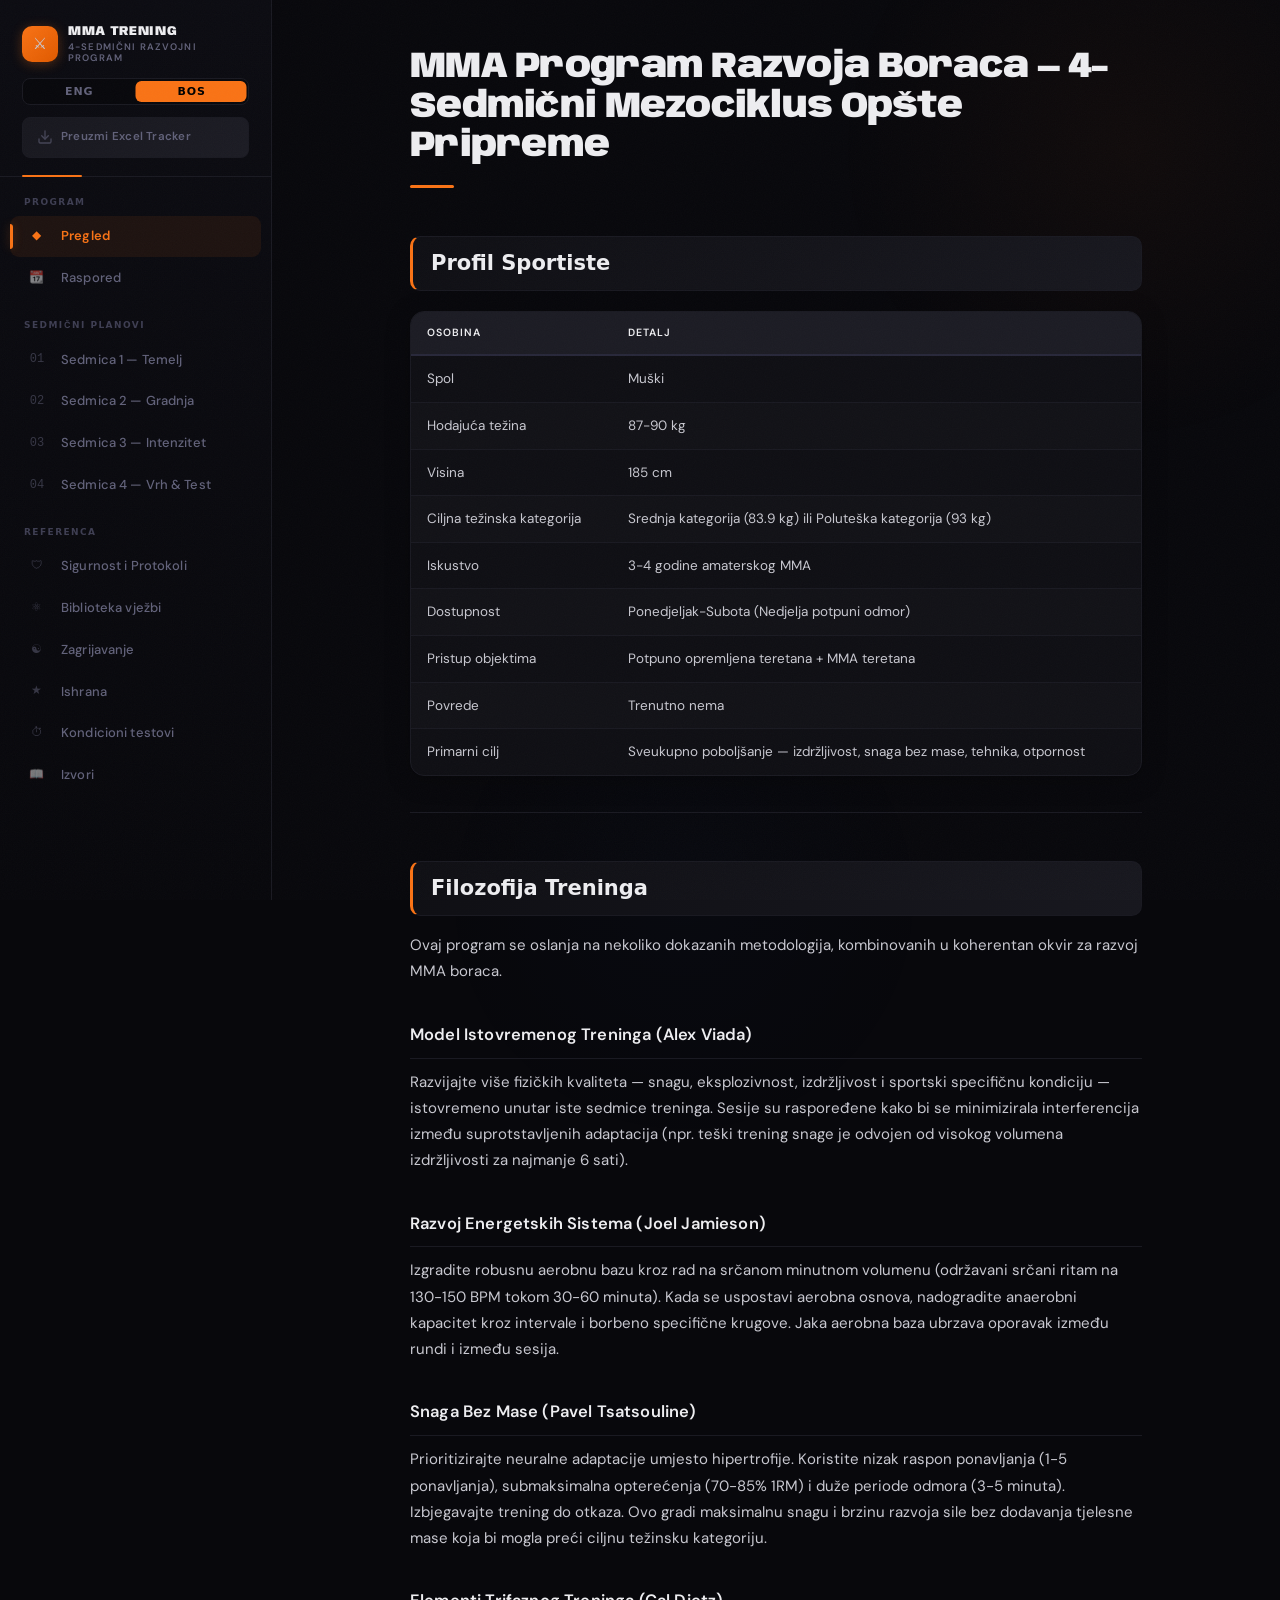
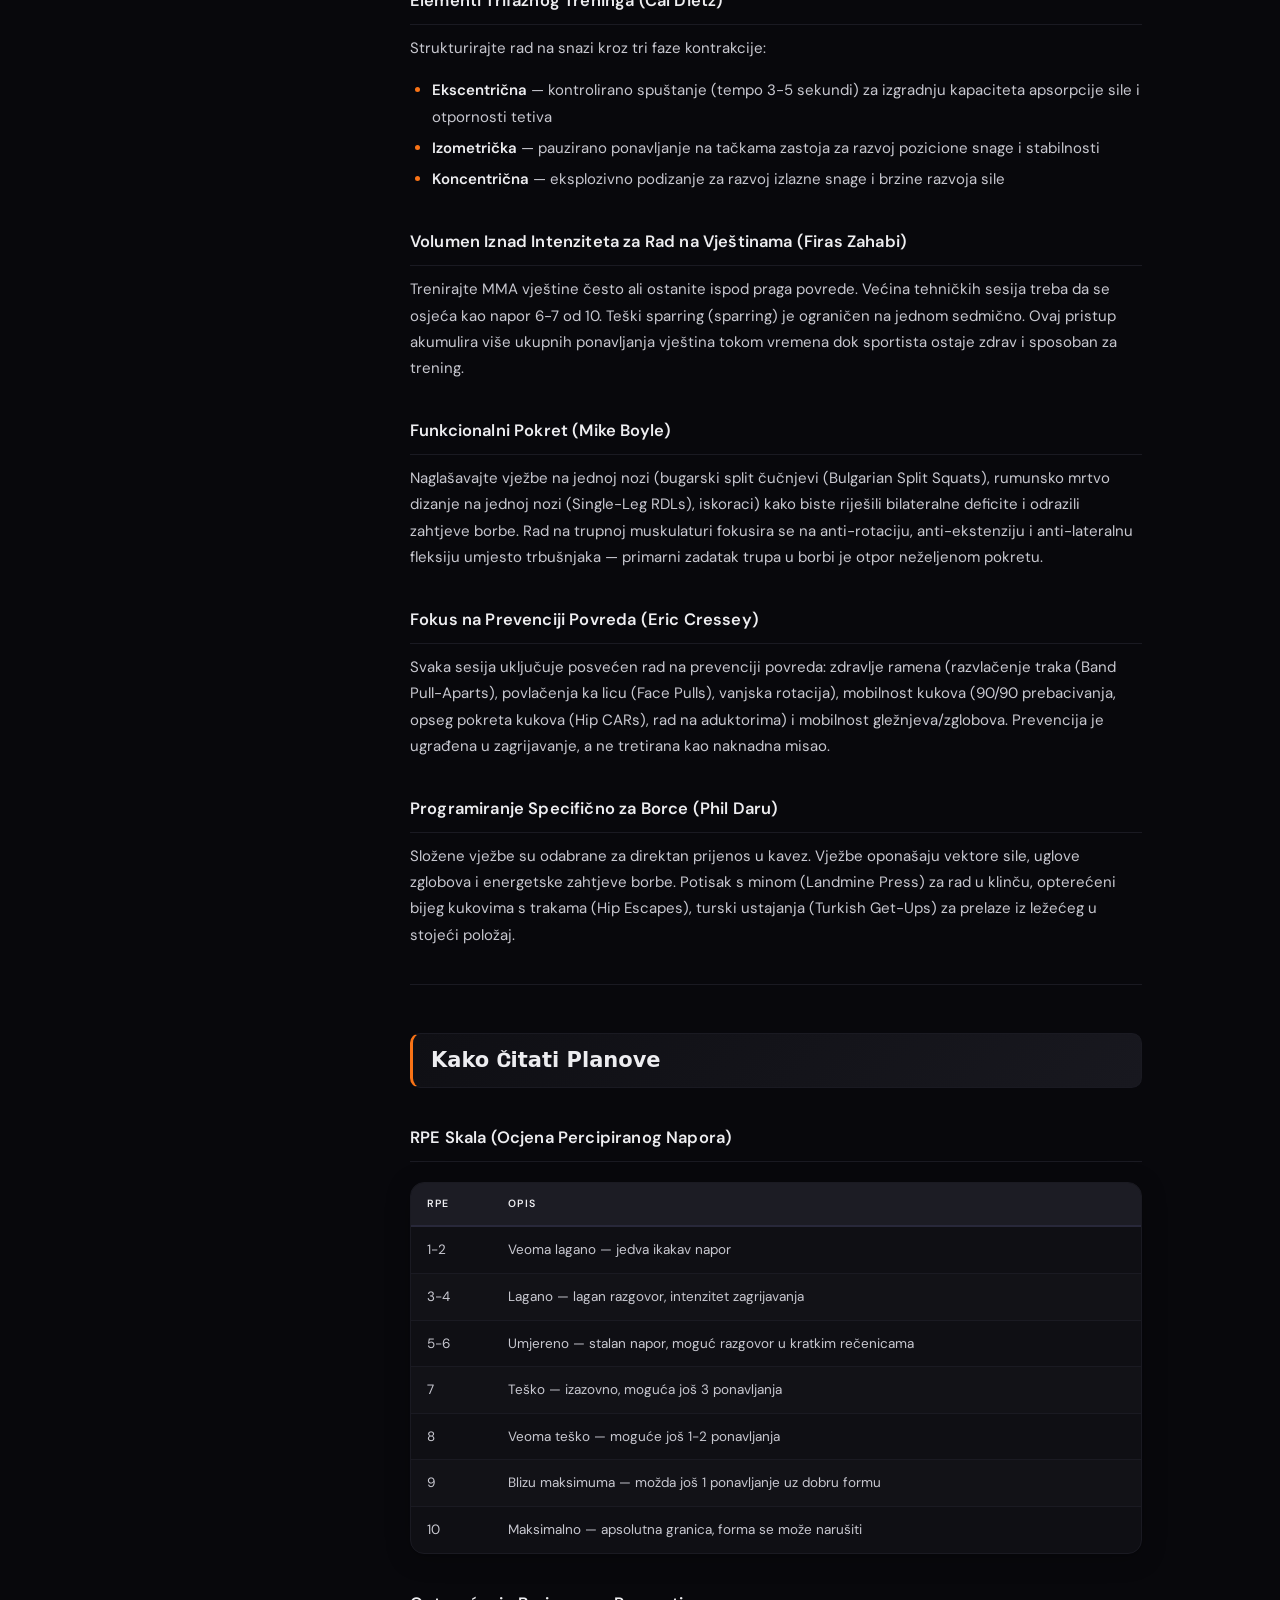
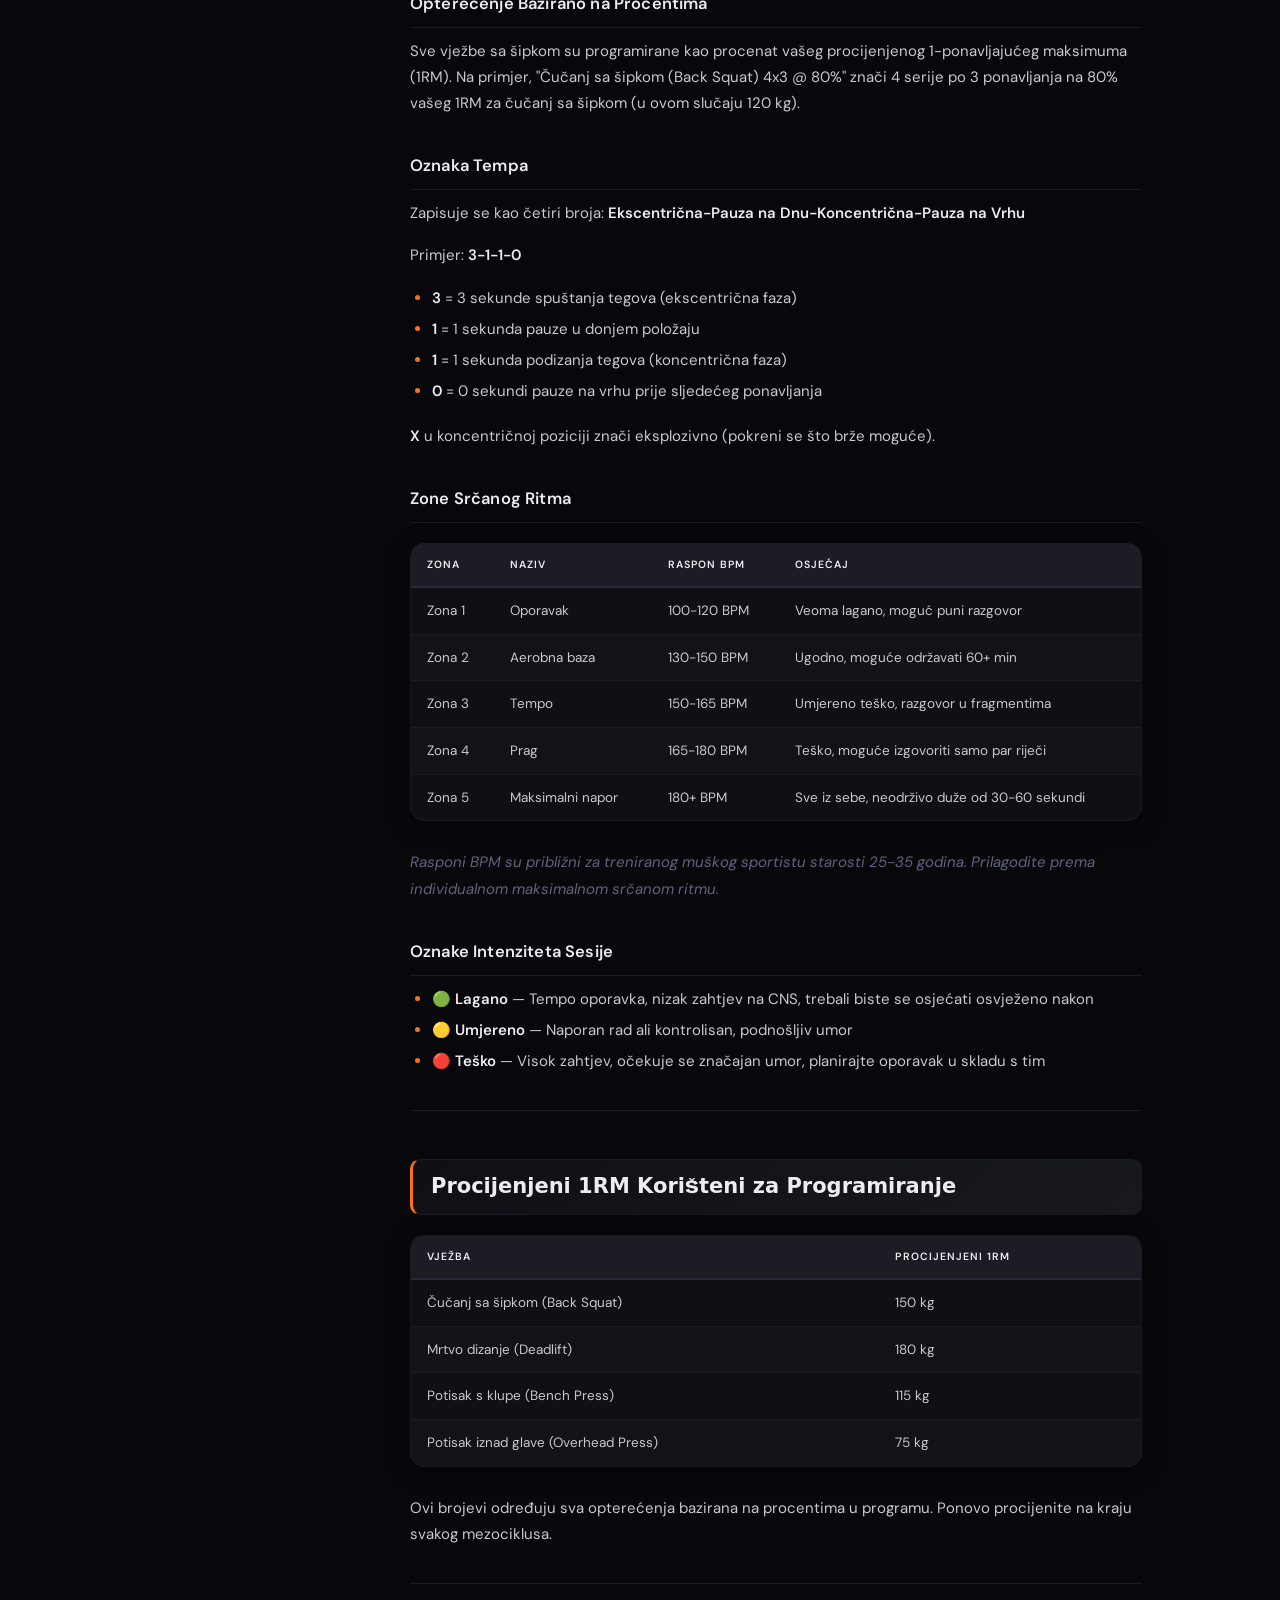
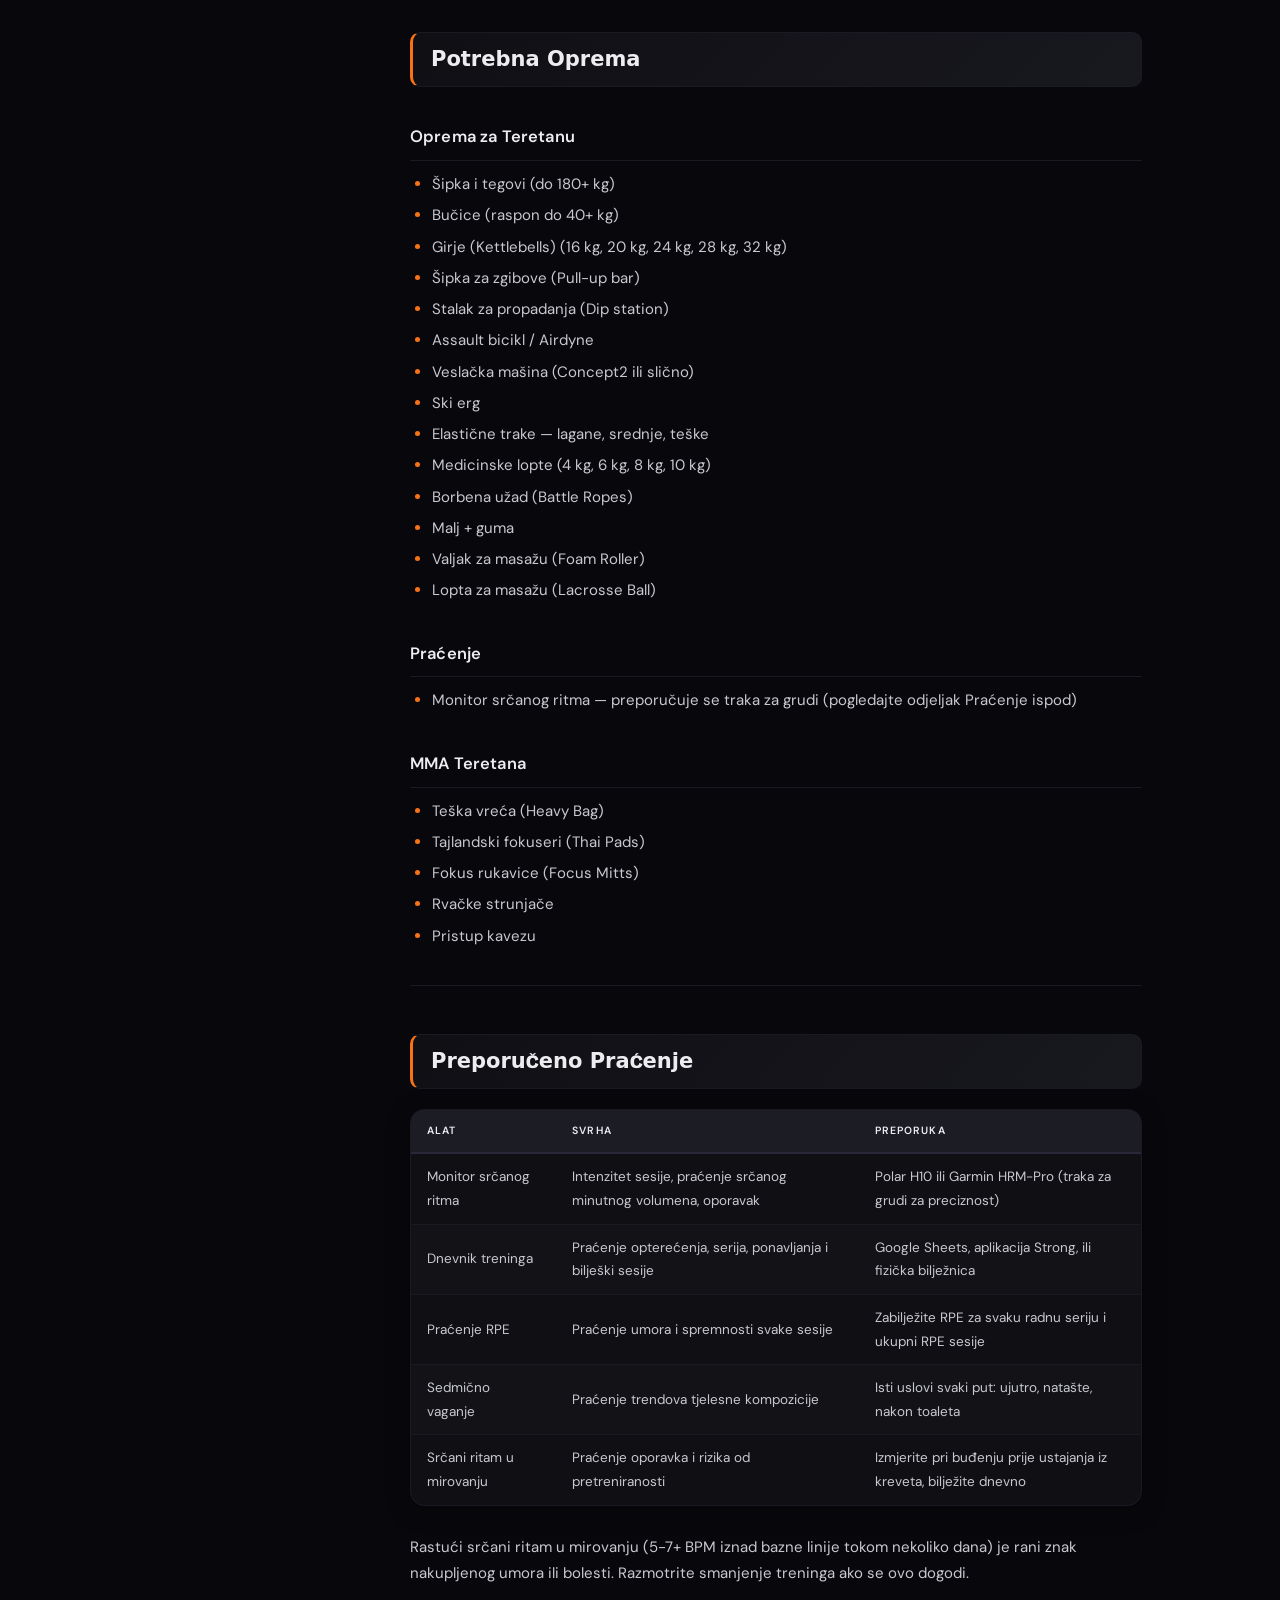
==== commit 1f4f4c89: "fix: remove premature renderCurrent() call that broke navigation The inlined marked.js runs synchron" ====
--- a/index.html
+++ b/index.html
@@ -934,7 +934,6 @@
 
 markedLoaded = true;
 marked.setOptions({ breaks: false, gfm: true });
-renderCurrent();
 
 // ── Markdown rendering ──
 function renderMd(src) {
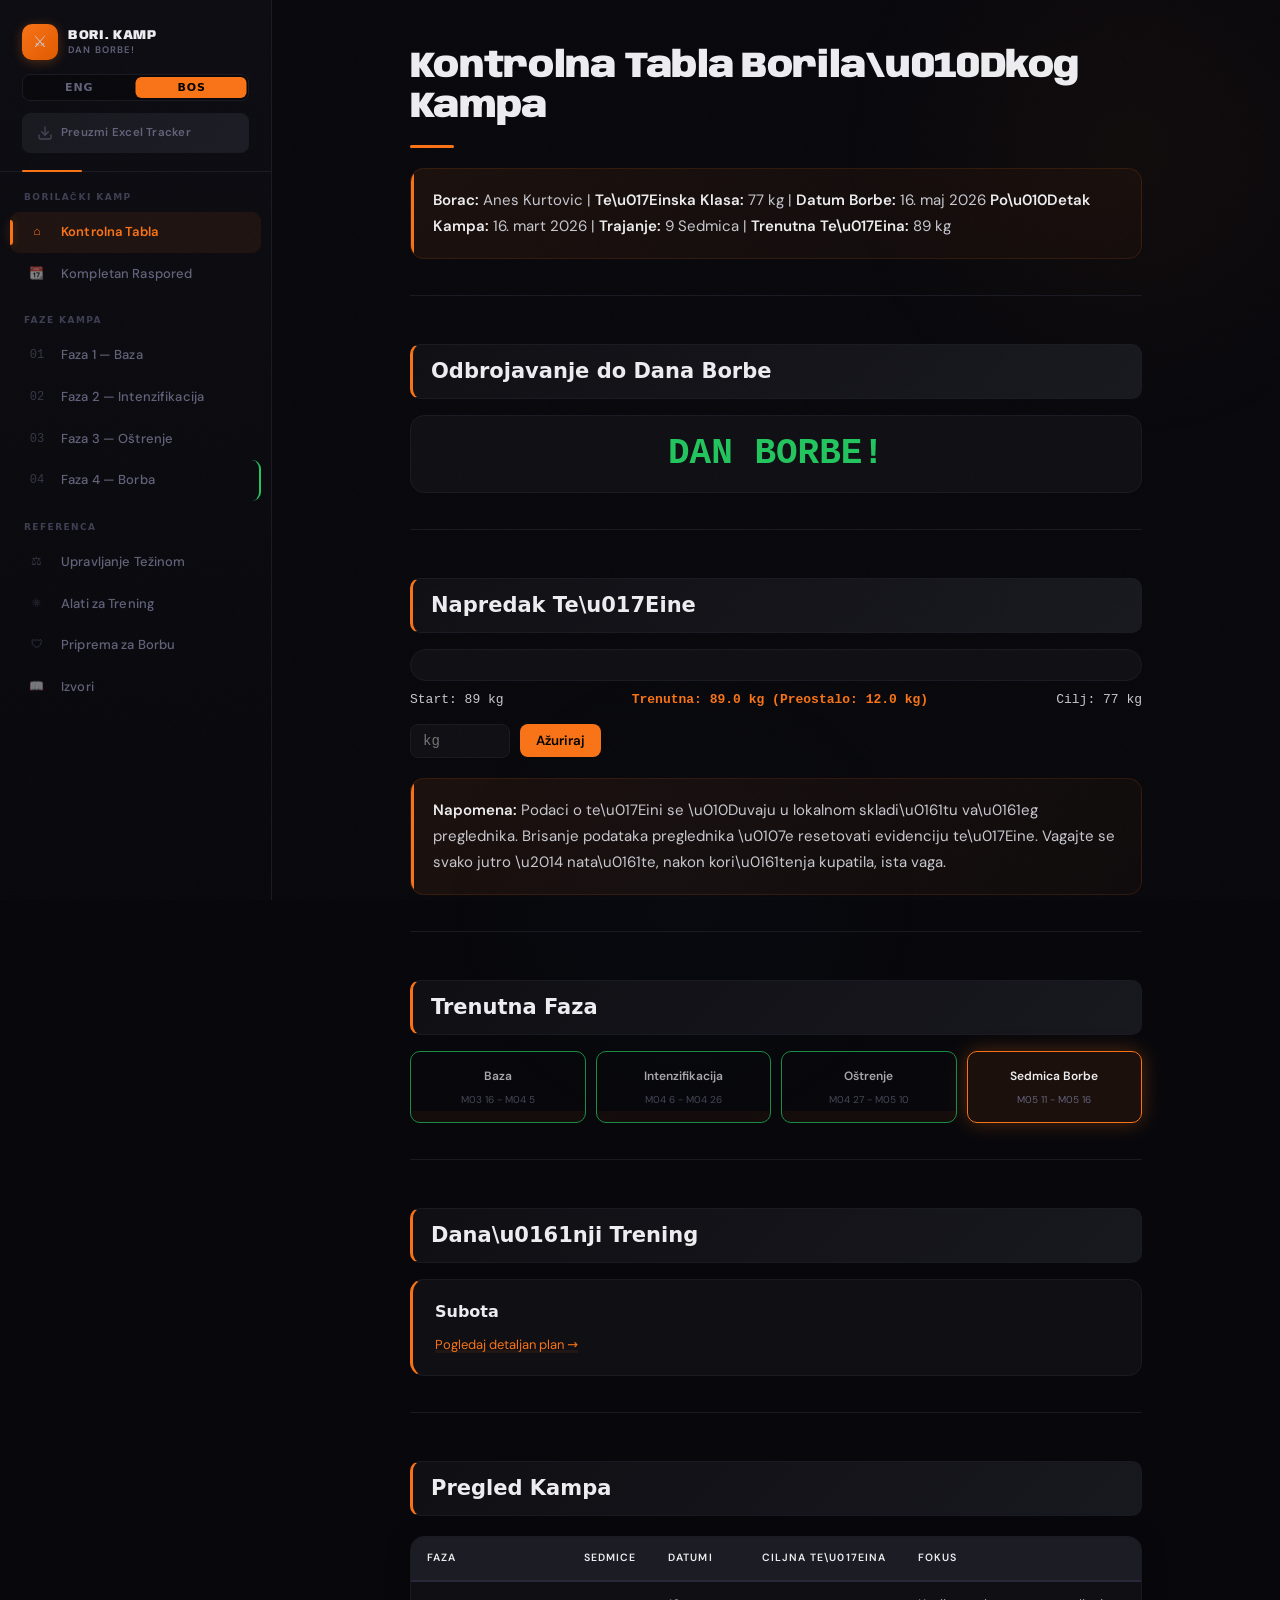
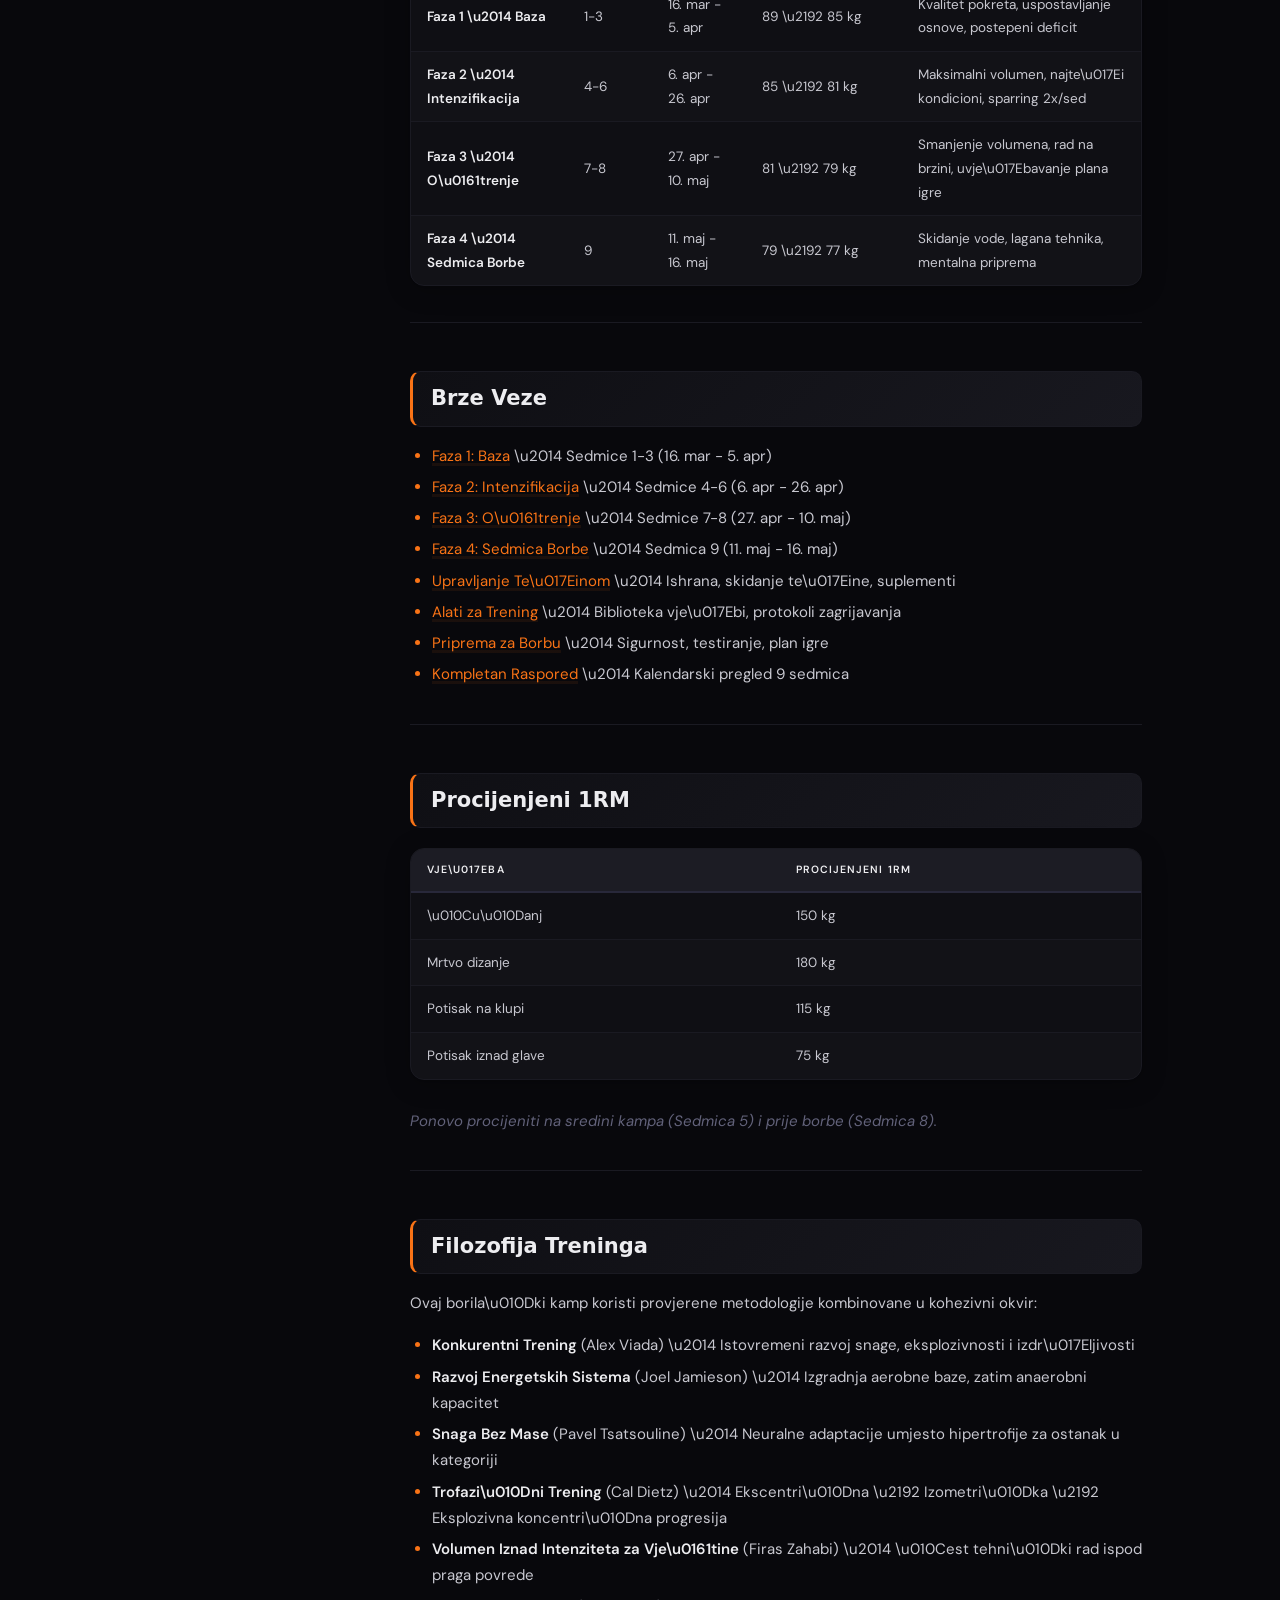
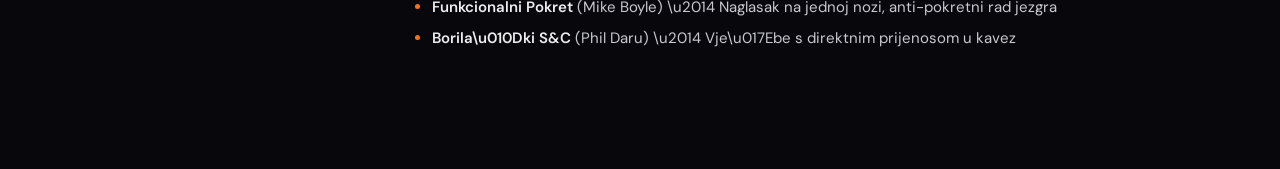
==== commit bab4c3f6: "feat: restructure app into 9-week fight camp with dashboard and phase navigation Transform the MMA t" ====
--- a/index.html
+++ b/index.html
@@ -3,7 +3,7 @@
 <head>
 <meta charset="UTF-8">
 <meta name="viewport" content="width=device-width, initial-scale=1.0">
-<title>MMA Fighter Development Program</title>
+<title>MMA Fight Camp — May 16, 2026</title>
 <!-- Fonts loaded locally for offline support -->
 <style>@font-face {
   font-family: 'Anybody';
@@ -659,6 +659,84 @@
 .progress-badge.visible{display:block}
 
 /* ── Rest Timer ── */
+/* ── Fight Camp Dashboard Widgets ── */
+.fc-countdown{
+  display:grid;grid-template-columns:repeat(4,1fr);
+  gap:12px;margin:16px 0;
+}
+.fc-countdown-unit{
+  text-align:center;padding:20px 12px;
+  background:var(--bg-card);border:1px solid var(--border);
+  border-radius:var(--radius-lg);
+}
+.fc-countdown-num{
+  font-family:var(--font-mono);font-size:36px;font-weight:700;
+  color:var(--accent);line-height:1;
+}
+.fc-countdown-label{
+  font-size:10px;text-transform:uppercase;letter-spacing:.12em;
+  color:var(--text-dim);margin-top:6px;
+}
+.fc-weight{margin:16px 0}
+.fc-weight-bar-track{
+  height:32px;background:var(--bg-card);border:1px solid var(--border);
+  border-radius:16px;position:relative;overflow:hidden;
+}
+.fc-weight-bar-fill{
+  height:100%;background:linear-gradient(90deg,var(--accent),var(--green));
+  border-radius:16px;transition:width .5s ease;
+}
+.fc-weight-labels{
+  display:flex;justify-content:space-between;margin-top:8px;
+  font-family:var(--font-mono);font-size:13px;
+}
+.fc-weight-current{color:var(--accent);font-weight:700}
+.fc-weight-input{
+  display:flex;align-items:center;gap:10px;margin-top:12px;
+}
+.fc-weight-input input{
+  width:100px;padding:8px 12px;background:var(--bg-card);
+  border:1px solid var(--border);border-radius:8px;
+  color:var(--text-bright);font-family:var(--font-mono);font-size:14px;
+}
+.fc-weight-input button{
+  padding:8px 16px;background:var(--accent);color:#000;
+  border:none;border-radius:8px;font-weight:600;cursor:pointer;
+  font-family:var(--font-body);
+}
+.fc-phase-cards{
+  display:grid;grid-template-columns:repeat(4,1fr);
+  gap:10px;margin:16px 0;
+}
+.fc-phase-card{
+  padding:14px 12px;background:var(--bg-card);
+  border:1px solid var(--border);border-radius:var(--radius);
+  text-align:center;opacity:.5;transition:all .3s;
+}
+.fc-phase-card.active{
+  opacity:1;border-color:var(--accent);background:var(--accent-soft);
+  box-shadow:0 0 20px var(--accent-glow);
+}
+.fc-phase-card.completed{opacity:.7;border-color:var(--green)}
+.fc-phase-card-name{font-weight:600;font-size:12px;color:var(--text-bright)}
+.fc-phase-card-dates{font-size:10px;color:var(--text-dim);margin-top:4px}
+.fc-today{
+  padding:18px 22px;background:var(--bg-card);
+  border:1px solid var(--border);border-left:3px solid var(--accent);
+  border-radius:var(--radius-lg);margin:16px 0;
+}
+.fc-today-day{
+  font-family:var(--font-display);font-size:16px;
+  font-weight:700;color:var(--text-bright);
+}
+.fc-today-sessions{margin-top:8px;font-size:13px}
+.sidebar-nav a.nav-phase-current{border-right:2px solid var(--green)}
+@media(max-width:600px){
+  .fc-countdown{grid-template-columns:repeat(2,1fr)}
+  .fc-phase-cards{grid-template-columns:repeat(2,1fr)}
+  .fc-countdown-num{font-size:28px}
+}
+
 .rest-timer{
   position:fixed;bottom:28px;left:28px;z-index:50;
 }
@@ -711,7 +789,7 @@
 @media print{
   body{background:#fff;color:#000;font-size:12pt}
   body::after{display:none}
-  .sidebar,.hamburger,.overlay,.back-top,.lang-toggle,.dl-btn,.progress-badge{display:none !important}
+  .sidebar,.hamburger,.overlay,.back-top,.lang-toggle,.dl-btn,.progress-badge,.fc-countdown,.fc-weight,.fc-phase-cards,.fc-today{display:none !important}
   .main{margin-left:0}
   .main::before,.main::after{display:none}
   .content{max-width:100%;padding:0}
@@ -802,59 +880,55 @@
 
 <script>
 // ── Content data (injected at build time) ──
-var CONTENT_EN = {"overview": "# MMA Fighter Development Program — 4-Week General Preparation Mesocycle\n\n## Athlete Profile\n\n| Attribute | Detail |\n|-----------|--------|\n| Sex | Male |\n| Walking Weight | 87-90 kg |\n| Height | 185 cm |\n| Target Weight Class | Middleweight (83.9 kg) or Light Heavyweight (93 kg) |\n| Experience | 3-4 years amateur MMA |\n| Availability | Monday-Saturday (Sunday full rest) |\n| Facility Access | Full commercial gym + MMA gym |\n| Injuries | None current |\n| Primary Goal | All-around improvement — gas tank, strength without mass, technique, durability |\n\n---\n\n## Training Philosophy\n\nThis program draws from several proven methodologies, combined into a cohesive framework for MMA fighter development.\n\n### Concurrent Training Model (Alex Viada)\nDevelop multiple physical qualities — strength, power, endurance, and sport-specific conditioning — simultaneously within the same training week. Sessions are sequenced to minimize interference between competing adaptations (e.g., heavy strength is separated from high-volume endurance by at least 6 hours).\n\n### Energy Systems Development (Joel Jamieson)\nBuild a robust aerobic base through cardiac output work (sustained heart rate at 130-150 BPM for 30-60 minutes). Once the aerobic floor is established, layer in anaerobic capacity work through intervals and fight-specific circuits. A strong aerobic base accelerates recovery between rounds and between sessions.\n\n### Strength Without Mass (Pavel Tsatsouline)\nPrioritize neural adaptations over hypertrophy. Use low rep ranges (1-5 reps), submaximal loads (70-85% 1RM), and longer rest periods (3-5 minutes). Avoid training to failure. This builds maximal strength and rate of force development without adding bodyweight that could push past the target weight class.\n\n### Triphasic Training Elements (Cal Dietz)\nStructure strength work through three contraction phases:\n- **Eccentric** — controlled lowering (3-5 second tempos) to build force absorption capacity and tendon resilience\n- **Isometric** — paused reps at sticking points to develop positional strength and stability\n- **Concentric** — explosive lifting to develop power output and rate of force development\n\n### Volume Over Intensity for Skill Work (Firas Zahabi)\nTrain MMA skills frequently but stay below the injury threshold. Most technical sessions should feel like a 6-7 out of 10 effort. Hard sparring is limited to once per week. This approach accumulates more total skill reps over time while keeping the athlete healthy and available for training.\n\n### Functional Movement (Mike Boyle)\nEmphasize single-leg exercises (Bulgarian split squats, single-leg RDLs, lunges) to address bilateral deficits and mirror the demands of fighting. Core work focuses on anti-rotation, anti-extension, and anti-lateral flexion rather than crunches — the core's primary job in fighting is to resist unwanted movement.\n\n### Prehab Focus (Eric Cressey)\nEvery session includes dedicated prehab work: shoulder health (band pull-aparts, face pulls, external rotations), hip mobility (90/90 switches, hip CARs, adductor work), and ankle/wrist mobility. Prevention is built into the warm-up, not treated as an afterthought.\n\n### Fighter-Specific Programming (Phil Daru)\nCompound movements are selected for direct cage carryover. Exercises mimic the force vectors, joint angles, and energy demands of fighting. Landmine presses for clinch work, hip escapes loaded with bands, Turkish get-ups for ground-to-standing transitions.\n\n---\n\n## How to Read the Plans\n\n### RPE Scale (Rate of Perceived Exertion)\n\n| RPE | Description |\n|-----|-------------|\n| 1-2 | Very light — barely any effort |\n| 3-4 | Light — easy conversation, warm-up intensity |\n| 5-6 | Moderate — steady effort, can talk in short sentences |\n| 7 | Hard — challenging, could do 3 more reps |\n| 8 | Very hard — could do 1-2 more reps |\n| 9 | Near maximal — maybe 1 more rep with good form |\n| 10 | Maximal — absolute limit, form may break |\n\n### Percentage-Based Loading\n\nAll barbell lifts are programmed as a percentage of your estimated 1-rep max (1RM). For example, \"Back Squat 4x3 @ 80%\" means 4 sets of 3 reps at 80% of your Back Squat 1RM (120 kg in this case).\n\n### Tempo Notation\n\nWritten as four numbers: **Eccentric-Pause at Bottom-Concentric-Pause at Top**\n\nExample: **3-1-1-0**\n- **3** = 3 seconds lowering the weight (eccentric)\n- **1** = 1 second pause at the bottom position\n- **1** = 1 second lifting the weight (concentric)\n- **0** = 0 seconds pause at the top before the next rep\n\nAn **X** in the concentric position means explosive (move as fast as possible).\n\n### Heart Rate Zones\n\n| Zone | Name | BPM Range | Feel |\n|------|------|-----------|------|\n| Zone 1 | Recovery | 100-120 BPM | Very easy, can hold full conversation |\n| Zone 2 | Aerobic Base | 130-150 BPM | Comfortable, could sustain for 60+ min |\n| Zone 3 | Tempo | 150-165 BPM | Moderately hard, conversation in fragments |\n| Zone 4 | Threshold | 165-180 BPM | Hard, can only speak a few words |\n| Zone 5 | Max Effort | 180+ BPM | All-out, unsustainable beyond 30-60 seconds |\n\n*BPM ranges are approximate for a trained male athlete aged 25-35. Adjust based on individual max heart rate.*\n\n### Session Intensity Markers\n\n- 🟢 **Easy** — Recovery pace, low CNS demand, should feel refreshed after\n- 🟡 **Moderate** — Working hard but controlled, manageable fatigue\n- 🔴 **Hard** — High demand, significant fatigue expected, plan recovery accordingly\n\n---\n\n## Estimated 1RMs Used for Programming\n\n| Lift | Estimated 1RM |\n|------|---------------|\n| Back Squat | 150 kg |\n| Deadlift | 180 kg |\n| Bench Press | 115 kg |\n| Overhead Press | 75 kg |\n\nThese numbers drive all percentage-based loading in the program. Reassess at the end of each mesocycle.\n\n---\n\n## Equipment Needed\n\n### Gym Equipment\n- Barbell and plates (up to 180+ kg)\n- Dumbbells (range up to 40+ kg)\n- Kettlebells (16 kg, 20 kg, 24 kg, 28 kg, 32 kg)\n- Pull-up bar\n- Dip station\n- Assault bike / Airdyne\n- Rowing machine (Concept2 or similar)\n- Ski erg\n- Resistance bands — light, medium, heavy\n- Medicine balls (4 kg, 6 kg, 8 kg, 10 kg)\n- Battle ropes\n- Sledgehammer + tire\n- Foam roller\n- Lacrosse ball\n\n### Monitoring\n- Heart rate monitor — chest strap recommended (see Tracking section below)\n\n### MMA Gym\n- Heavy bag\n- Thai pads\n- Focus mitts\n- Wrestling mats\n- Cage access\n\n---\n\n## Recommended Tracking\n\n| Tool | Purpose | Recommendation |\n|------|---------|----------------|\n| Heart Rate Monitor | Session intensity, cardiac output pacing, recovery | Polar H10 or Garmin HRM-Pro (chest strap for accuracy) |\n| Training Log | Track loads, sets, reps, and session notes | Google Sheets, Strong app, or a physical notebook |\n| RPE Tracking | Monitor fatigue and readiness each session | Log RPE for every working set and an overall session RPE |\n| Weekly Weigh-ins | Track body composition trends | Same conditions every time: morning, fasted, post-bathroom |\n| Resting Heart Rate | Monitor recovery and overtraining risk | Measure upon waking before getting out of bed, log daily |\n\nA rising resting heart rate (5-7+ BPM above baseline over several days) is an early warning sign of accumulated fatigue or illness. Consider backing off training if this occurs.\n", "schedule": "# 4-Week Training Schedule — Calendar View\n\n## Intensity Key\n\n| Marker | Meaning |\n|--------|---------|\n| 🟢 | Easy — recovery pace, low CNS demand |\n| 🟡 | Moderate — working hard but controlled |\n| 🔴 | Hard — high demand, plan recovery accordingly |\n\n---\n\n## Week 1 — Base Volume\n\n**Focus:** Movement quality, establish loading baselines, RPE 6-7 across all sessions.\n\n| Day | AM Session | PM Session |\n|-----|-----------|------------|\n| **Monday** | Strength — Upper Push/Pull (60 min) 🟡 | MMA Striking (75 min) 🔴 |\n| **Tuesday** | Cardiac Output Cardio (40 min) 🟢 | MMA Grappling (75 min) 🟡 |\n| **Wednesday** | Strength — Lower Body + Posterior Chain (65 min) 🔴 | Light Technique / Open Mat (60 min) 🟢 |\n| **Thursday** | HIIT / Fight-Specific Circuit (35 min) 🔴 | MMA Sparring (90 min) 🔴 |\n| **Friday** | Strength — Full Body Power (55 min) 🟡 | MMA Drilling — Technique Refinement (75 min) 🟡 |\n| **Saturday** | Fight Conditioning / Active Recovery (40 min) 🟡 | Open Mat / Light Technical (60 min) 🟢 |\n| **Sunday** | REST | REST |\n\n### Week 1 — Volume Summary\n\n| Metric | Value |\n|--------|-------|\n| Total Sessions | 12 |\n| Total Training Hours | ~12.5 hours |\n| Strength Sessions | 3 |\n| MMA/Skill Sessions | 5 |\n| Conditioning Sessions | 3 |\n| Active Recovery | 1 |\n| Intensity Distribution | 🟢 x3 / 🟡 x5 / 🔴 x4 |\n\n### Week 1 — Progression Notes\n- Main lifts at 70-75% 1RM, 3-4 sets of 3-5 reps\n- Conditioning: 3-4 rounds per circuit, 1:2 work-to-rest ratio\n- Cardiac output: sustain Zone 2 (130-150 BPM) for full duration\n- Sparring: controlled, ~70% intensity, focus on implementing specific techniques\n- Log all weights, RPEs, and heart rate data to establish baselines\n\n---\n\n## Week 2 — Progressive Overload\n\n**Focus:** Incremental load increase, +1 conditioning round, RPE 7-8.\n\n| Day | AM Session | PM Session |\n|-----|-----------|------------|\n| **Monday** | Strength — Upper Push/Pull (60 min) 🟡 | MMA Striking (75 min) 🔴 |\n| **Tuesday** | Cardiac Output Cardio (45 min) 🟢 | MMA Grappling (75 min) 🟡 |\n| **Wednesday** | Strength — Lower Body + Posterior Chain (65 min) 🔴 | Light Technique / Open Mat (60 min) 🟢 |\n| **Thursday** | HIIT / Fight-Specific Circuit (40 min) 🔴 | MMA Sparring (90 min) 🔴 |\n| **Friday** | Strength — Full Body Power (55 min) 🟡 | MMA Drilling — Technique Refinement (75 min) 🟡 |\n| **Saturday** | Fight Conditioning / Active Recovery (45 min) 🟡 | Open Mat / Light Technical (60 min) 🟢 |\n| **Sunday** | REST | REST |\n\n### Week 2 — Volume Summary\n\n| Metric | Value |\n|--------|-------|\n| Total Sessions | 12 |\n| Total Training Hours | ~13.0 hours |\n| Strength Sessions | 3 |\n| MMA/Skill Sessions | 5 |\n| Conditioning Sessions | 3 |\n| Active Recovery | 1 |\n| Intensity Distribution | 🟢 x3 / 🟡 x5 / 🔴 x4 |\n\n### Week 2 — Progression Notes\n- Main lifts: +2.5 kg on upper lifts, +5 kg on lower lifts (or +1 set on accessories)\n- Conditioning: +1 round per circuit, tighten rest intervals slightly (1:1.5 work-to-rest)\n- Cardiac output: extend duration by 5 min, maintain Zone 2\n- Sparring: increase intensity to ~75-80%, start pressuring pace\n- Accessory work: add 1 set to 2-3 exercises\n\n---\n\n## Week 3 — Peak Volume / Intensity\n\n**Focus:** Hardest week of the block, RPE 8-9, push all qualities.\n\n| Day | AM Session | PM Session |\n|-----|-----------|------------|\n| **Monday** | Strength — Upper Push/Pull (65 min) 🔴 | MMA Striking (75 min) 🔴 |\n| **Tuesday** | Cardiac Output Cardio (45 min) 🟢 | MMA Grappling (80 min) 🔴 |\n| **Wednesday** | Strength — Lower Body + Posterior Chain (70 min) 🔴 | Light Technique / Open Mat (60 min) 🟢 |\n| **Thursday** | HIIT / Fight-Specific Circuit (40 min) 🔴 | MMA Sparring (90 min) 🔴 |\n| **Friday** | Strength — Full Body Power (60 min) 🔴 | MMA Drilling — Technique Refinement (75 min) 🟡 |\n| **Saturday** | Fight Conditioning (45 min) 🔴 | Open Mat / Light Technical (60 min) 🟢 |\n| **Sunday** | REST | REST |\n\n### Week 3 — Volume Summary\n\n| Metric | Value |\n|--------|-------|\n| Total Sessions | 12 |\n| Total Training Hours | ~13.75 hours |\n| Strength Sessions | 3 |\n| MMA/Skill Sessions | 5 |\n| Conditioning Sessions | 3 |\n| Active Recovery | 1 |\n| Intensity Distribution | 🟢 x3 / 🟡 x1 / 🔴 x8 |\n\n### Week 3 — Progression Notes\n- Main lifts at 80-85% 1RM, push top sets to RPE 8-9\n- Conditioning: peak rounds (5-6 per circuit), 1:1 work-to-rest ratio\n- Cardiac output: maintain 45 min Zone 2 — this is the recovery anchor, do not push intensity\n- Sparring: hardest session of the block, full-speed exchanges, simulate fight pace\n- Grappling: add positional sparring rounds, increase resistance from partners\n- Expect significant fatigue by Thursday/Friday — manage sleep and nutrition carefully\n\n---\n\n## Week 4 — Deload\n\n**Focus:** Recovery and supercompensation, volume cut 40-50%, intensity at 70-75%, no hard sparring.\n\n| Day | AM Session | PM Session |\n|-----|-----------|------------|\n| **Monday** | Strength — Upper Push/Pull (40 min) 🟢 | MMA Striking — Light Technical (50 min) 🟡 |\n| **Tuesday** | Cardiac Output Cardio (30 min) 🟢 | MMA Grappling — Flow Rolling (50 min) 🟢 |\n| **Wednesday** | Strength — Lower Body + Posterior Chain (40 min) 🟢 | Mobility / Yoga / Recovery (45 min) 🟢 |\n| **Thursday** | Light Conditioning — Zone 1-2 Only (25 min) 🟢 | MMA Technical Drilling — No Sparring (60 min) 🟡 |\n| **Friday** | Strength — Full Body (35 min) 🟢 | MMA Drilling — Technique Refinement (50 min) 🟢 |\n| **Saturday** | Active Recovery — Easy Cardio (30 min) 🟢 | Open Mat / Light Technical (45 min) 🟢 |\n| **Sunday** | REST | REST |\n\n### Week 4 — Volume Summary\n\n| Metric | Value |\n|--------|-------|\n| Total Sessions | 12 |\n| Total Training Hours | ~8.3 hours |\n| Strength Sessions | 3 |\n| MMA/Skill Sessions | 5 |\n| Conditioning Sessions | 2 |\n| Active Recovery | 2 |\n| Intensity Distribution | 🟢 x10 / 🟡 x2 / 🔴 x0 |\n\n### Week 4 — Progression Notes\n- Main lifts: reduce to 2-3 sets of 3 reps at 70-75% 1RM, focus on speed and crisp technique\n- Drop all accessory work to 2 sets max, reduce weight by 30-40%\n- Conditioning: Zone 1-2 cardio only (heart rate below 150 BPM at all times)\n- No sparring — replace with light technical rolls and positional flow\n- Prioritize sleep (8-9 hours), hydration, and nutrition quality\n- Use soft tissue work daily (foam rolling, lacrosse ball, stretching)\n- Reassess 1RMs and resting heart rate at end of week to gauge adaptation\n\n---\n\n## 4-Week Block Summary\n\n| Week | Total Hours | Session Count | Avg Intensity | Key Theme |\n|------|------------|---------------|---------------|-----------|\n| Week 1 | ~12.5 hrs | 12 | 🟡 Moderate | Build base, establish patterns |\n| Week 2 | ~13.0 hrs | 12 | 🟡 Moderate | Progressive overload |\n| Week 3 | ~13.75 hrs | 12 | 🔴 Hard | Peak volume and intensity |\n| Week 4 | ~8.3 hrs | 12 | 🟢 Easy | Deload and recover |\n| **Total** | **~47.5 hrs** | **48** | — | **General Preparation** |\n\n### Intensity Distribution Across the Block\n\n| Intensity | Week 1 | Week 2 | Week 3 | Week 4 | Total |\n|-----------|--------|--------|--------|--------|-------|\n| 🟢 Easy | 3 | 3 | 3 | 10 | 19 |\n| 🟡 Moderate | 5 | 5 | 1 | 2 | 13 |\n| 🔴 Hard | 4 | 4 | 8 | 0 | 16 |\n\n---\n\n## Session Spacing Guidelines\n\n- **Minimum 6 hours** between AM strength and PM MMA sessions\n- **48 hours** between heavy lower body and hard sparring when possible\n- **No back-to-back 🔴 days** except during Week 3 peak (Thursday)\n- **Post-🔴 sessions**: prioritize 15 min cool-down, foam rolling, and protein intake within 60 min\n\n---\n\n## Auto-Regulation & Missed Sessions\n\n### Missed Session Policy\n\n| Scenario | Action |\n|----------|--------|\n| Miss 1 day | Continue as planned. Shift remaining sessions forward if needed to preserve spacing (e.g., don't stack two 🔴 days). Drop the lowest-priority session of the week if you run out of days. |\n| Miss 2+ consecutive days | Repeat the current week from the start. Do not attempt to \"make up\" missed sessions by doubling up — this increases injury risk and defeats the purpose of the programming. |\n| Miss 3+ days due to illness | Return with a half-volume session before resuming the program. If the illness involved fever, add one extra rest day per day of fever before returning. |\n\n### RPE Auto-Regulation\n\n- All main lifts in this program are prescribed with an RPE target (e.g., RPE 7-8).\n- If you are consistently hitting **RPE 9+ on sets prescribed at RPE 7**, the load is too heavy for your current recovery state. **Reduce load by 10% for the next session** and reassess.\n- If prescribed RPE feels too easy (RPE 5 or below on RPE 7 sets), increase load by 2.5-5 kg on upper lifts or 5 kg on lower lifts for the next session.\n- RPE should be assessed on the **last rep of each working set**, not the first.\n\n### Resting Heart Rate (RHR) Monitoring\n\n> **WARNING: If your resting heart rate is elevated 7+ bpm above your personal baseline for 3 or more consecutive mornings, move to deload immediately — regardless of which week you are in.** This is one of the most reliable early indicators of overreaching or oncoming illness. Pushing through an elevated RHR leads to diminished returns, increased injury risk, and prolonged recovery. Take your RHR every morning before getting out of bed, lying still for at least 60 seconds. Use a chest strap or wrist sensor for consistency.\n\n| RHR Elevation Above Baseline | Duration | Action |\n|-------------------------------|----------|--------|\n| 1-3 bpm | Any | Normal variation. Continue as planned. |\n| 4-6 bpm | 1-2 days | Monitor. Reduce session intensity by one level (🔴 → 🟡, 🟡 → 🟢). |\n| 4-6 bpm | 3+ days | Scale back volume 20% for the remainder of the week. |\n| 7+ bpm | 3+ consecutive days | **Immediate deload.** Move to Week 4 protocol regardless of current week. |\n", "week-1": "# Week 1 — Base Volume\n\n> **Mesocycle:** Base / Accumulation\n> **Training Age Context:** Intermediate-Advanced\n> **Bodyweight:** 87-90 kg | **Height:** 185 cm\n> **Global RPE Target:** 6-7 (leave 3-4 reps in reserve on all strength work)\n> **Theme:** Movement quality, baseline establishment, conservative loading\n> **1RMs:** Squat 150 kg | Deadlift 180 kg | Bench 115 kg | OHP 75 kg\n\n---\n\n## Monday\n\n### AM — Strength: Upper Push/Pull (60 min) 🟡\n\n**Warm-Up** (10 min) — Reference `warmups.md` for full upper-body protocol\n\n| Exercise | Sets x Reps | Load | Rest | Tempo | RPE | Notes |\n|----------|-------------|------|------|-------|-----|-------|\n| Bench Press | 4 x 4 | 82 kg (71%) | 3 min | 3-1-1-0 | 6-7 | Retract scaps, feet flat, control the eccentric. No bouncing off chest. |\n| Weighted Pull-Up | 4 x 4 | BW + 15 kg | 3 min | 3-1-1-0 | 6-7 | Dead hang start, chin over bar, no kipping. Full extension each rep. |\n| Landmine Press | 3 x 8 | Moderate | 90 s | 2-0-1-0 | 6 | Staggered stance, press at slight angle. Brace core throughout. |\n| DB Row | 3 x 10 | Moderate | 90 s | 2-1-1-0 | 6 | Chest-supported or hand on bench. Pull to hip, squeeze at top. |\n| Push-Up Variation (ring or deficit) | 3 x 12-15 | BW | 60 s | 2-0-1-0 | 6 | Full ROM, protract scaps at top. Slow and controlled. |\n| Face Pull | 3 x 15 | Light band/cable | 60 s | 2-1-1-0 | 5-6 | External rotate at top, thumbs back. Prehab — do not rush. |\n| Band External Rotation | 2 x 15 | Light band | 45 s | 2-1-1-0 | 5 | Elbow pinned to side. Shoulder health work. |\n| Pallof Press | 3 x 10/side | Band/cable | 60 s | 2-1-2-0 | 6 | Lock out arms fully, resist rotation. Breathe. |\n| Ab Wheel Rollout | 3 x 8 | BW | 60 s | 3-0-1-0 | 6 | From knees. Maintain hollow body, no lumbar extension at bottom. |\n\n**Session Total:** 28 working sets, ~55 min\n\n**Cool-Down** (5 min) — Pec doorway stretch 2x30s/side, banded lat stretch 2x30s/side, thoracic foam roll 60s.\n\n---\n\n### PM — MMA Striking (75 min) 🔴\n\n**Warm-Up** (10 min) — Jump rope 3 min, dynamic stretching, neck circles, shadow boxing light 2 min.\n\n| Block | Duration | Description |\n|-------|----------|-------------|\n| Shadow Boxing | 3 x 3 min (1 min rest) | Boxing only. Focus on stance, guard return, footwork. Film one round for coach review. |\n| Pad / Bag Work | 3 x 3 min (1 min rest) | Specific combos as directed by coach. Snap punches, don't load up. Breathe on every shot. |\n| Partner Drills | 3 x 3 min (1 min rest) | Coached technique — focus on clean reps, not speed. Reset between combos. |\n| Live Rounds | 2 x 5 min (2 min rest) | Boxing only. 70% intensity. Prioritize defense and ring movement over output. |\n\n**Cool-Down** (5 min) — Static stretching: hip flexors, shoulders, neck. Light shadow boxing 1 min to decompress.\n\n---\n\n## Tuesday\n\n### AM — Cardiac Output (40 min) 🟢\n\n**Warm-Up** (5 min) — Easy pace build-up on chosen modality.\n\n| Block | Duration | Intensity | Notes |\n|-------|----------|-----------|-------|\n| Zone 2 Sustained | 40 min | 130-150 BPM | Assault bike, rower, or light jog. Pick one and maintain steady HR. Nasal breathing where possible. Should be able to hold a conversation. |\n\n> **HR Target:** Stay in 130-150 BPM. If HR drifts above 150, reduce pace. This is aerobic base work — do not turn it into a tempo session.\n\n**Cool-Down** (5 min) — Walk 2-3 min, light full-body stretching.\n\n---\n\n### PM — MMA Grappling (75 min) 🔴\n\n**Warm-Up** (10 min) — Hip escapes, technical stand-ups, granby rolls, solo movement drills.\n\n| Block | Duration | Description |\n|-------|----------|-------------|\n| Positional Drilling | 20 min | Guard retention and mount escapes. Coach-led technique. Focus on frames, hip movement, and breathing under pressure. |\n| Specific Training | 10 min | Start from positions drilled above. Reset on escape or submission. |\n| Live Rolls | 5 x 5 min (1 min rest) | 70% intensity. Flow roll mentality — work positions, don't death grip. Tap early, reset fast. |\n\n**Cool-Down** (10 min) — Partner stretching, hip 90/90 holds, supine spinal twist 60s/side.\n\n---\n\n## Wednesday\n\n### AM — Strength: Lower + Posterior Chain (65 min) 🟡\n\n**Warm-Up** (10 min) — Reference `warmups.md` for full lower-body protocol\n\n| Exercise | Sets x Reps | Load | Rest | Tempo | RPE | Notes |\n|----------|-------------|------|------|-------|-----|-------|\n| Back Squat | 4 x 4 | 108 kg (72%) | 3 min | 3-1-1-0 | 6-7 | Brace hard, knees track toes, control the descent. Pause briefly at bottom. |\n| RDL | 4 x 5 | 125 kg (69%) | 3 min | 3-1-1-0 | 6-7 | Hinge at hips, soft knees, bar close to legs. Feel hamstrings load. No lower back rounding. |\n| Rear Foot Elevated Split Squat | 3 x 8/leg | Moderate DB | 90 s/leg | 2-1-1-0 | 6 | Front shin vertical, torso upright. Control the eccentric. |\n| Single-Leg RDL | 3 x 8/leg | Light-moderate DB | 90 s/leg | 3-0-1-0 | 6 | Hinge pattern, maintain level hips. Touch-and-go or brief floor tap. |\n| Copenhagen Plank | 3 x 20s/side | BW | 60 s | Isometric | 6 | Top leg on bench, maintain straight line. Adductor prehab. |\n| 90/90 Hip Switch | 2 x 10 | BW | 45 s | Controlled | — | Mobility work. Smooth transitions, no forcing ROM. |\n| Hanging Leg Raise | 3 x 10 | BW | 60 s | 2-1-1-0 | 6 | Controlled — no swinging. Posterior pelvic tilt at top. |\n| Dead Bug | 3 x 8/side | BW | 60 s | 3-0-1-0 | 5-6 | Press lower back into floor. Exhale fully as limbs extend. |\n\n**Session Total:** 28 working sets, ~60 min\n\n**Cool-Down** (5 min) — Couch stretch 2x30s/leg, pigeon stretch 2x30s/side, calf foam roll 60s/side.\n\n---\n\n### PM — Light Technique / Open Mat (60 min) 🟢\n\n**Warm-Up** (10 min) — Movement flow: animal crawls, light shadow boxing, solo grappling drills.\n\n| Block | Duration | Description |\n|-------|----------|-------------|\n| Technique Review | 30 min | Coach-led or self-directed. Revisit techniques from Monday/Tuesday. Slow reps, focus on details. Ask questions. |\n| Light Positional Sparring | 20 min | 50-60% intensity. Pick specific positions to work. No ego, no scrambles — just reps. |\n\n**Cool-Down** (10 min) — Full-body static stretching. Foam roll any tight spots from morning squat session.\n\n> **Note:** This is a recovery-oriented session. Keep intensity LOW. The morning squats will have you fatigued — respect that.\n\n---\n\n## Thursday\n\n### AM — HIIT / Fight Circuit (35 min) 🔴\n\n**Warm-Up** (8 min) — Easy bike/row 3 min, dynamic stretching, 2 x 10s bike sprints to prime.\n\n**Option A — Assault Bike Intervals**\n\n| Block | Work | Rest | Rounds | Notes |\n|-------|------|------|--------|-------|\n| Assault Bike Sprints | 30 s max effort | 30 s easy spin | 8 | Seated, hands and feet driving. Track cals or watts per round for baseline. |\n\n**Option B — Rowing Repeats**\n\n| Block | Work | Rest | Rounds | Notes |\n|-------|------|------|--------|-------|\n| 500 m Row | ~1:45-2:00 pace | 2 min easy | 4 | Consistent pacing across all 4. Record split times for baseline. |\n\n> **Week 1 Note:** Pick one option and stick with it for the block. Record all outputs — these are your baselines. RPE should feel hard but manageable. Don't redline on round 1.\n\n**Cool-Down** (5 min) — Walk 2 min, diaphragmatic breathing 2 min (box breathing 4-4-4-4), light stretching.\n\n---\n\n### PM — MMA Sparring (90 min) 🔴\n\n**Warm-Up** (15 min) — Jump rope 5 min, shadow boxing 3 x 2 min, partner mirror drill 2 min, light technical exchanges 3 min.\n\n| Block | Duration | Description |\n|-------|----------|-------------|\n| Technical Sparring | 5 x 5 min (1 min rest) | Boxing only. 70% intensity. **Week 1 priorities:** head movement, jab mechanics, maintaining distance. Do not chase knockdowns. |\n| Round Debrief | 5 min | Quick self-assessment after each round. What worked, what leaked. |\n\n> **Week 1 Sparring Rules:**\n> - Boxing only (no kicks, no clinch unless coach says otherwise)\n> - 70% power cap — focus on timing and placement, not damage\n> - Defense first: if you're getting hit clean, slow down and reset\n> - Pick ONE thing to work on per round (e.g., round 1 = jab, round 2 = head movement)\n\n**Cool-Down** (10 min) — Neck isometrics 3x10s/direction, static stretching, ice anything that needs it.\n\n---\n\n## Friday\n\n### AM — Strength: Full Body Power (55 min) 🟡\n\n**Warm-Up** (10 min) — Reference `warmups.md` for full power-day protocol (emphasize CNS priming: jumps, med ball throws)\n\n| Exercise | Sets x Reps | Load | Rest | Tempo | RPE | Notes |\n|----------|-------------|------|------|-------|-----|-------|\n| Hang Clean | 4 x 3 | 72 kg (~70%) | 2.5 min | Explosive | 6-7 | Triple extension, elbows high and fast. Catch in quarter front squat. Reset each rep. |\n| Push Press | 4 x 3 | 54 kg (72%) | 2.5 min | Explosive | 6-7 | Controlled dip, aggressive drive. Lock out overhead, pause 1s at top. |\n| Box Jump | 4 x 3 | BW (24-30\" box) | 90 s | Explosive | 6 | Step down between reps. Full hip extension at top. Focus on rate of force development. |\n| Med Ball Slam | 3 x 6 | 8-10 kg | 90 s | Explosive | 6 | Full overhead reach, slam through the floor. Reset fully between reps. |\n| KB Swing | 3 x 10 | 26 kg | 90 s | Explosive | 6-7 | Russian swing (eye level). Hinge-snap pattern, glutes drive. Tight core at top. |\n| Turkish Get-Up | 2 x 3/side | 16 kg | 90 s/side | Controlled | 6 | Slow and deliberate. Eyes on bell throughout. This is movement quality work. |\n| Farmer's Carry | 3 x 40 m | Heavy DB/KB | 90 s | Controlled | 6-7 | Tall posture, packed shoulders, no lateral lean. Grip hard, breathe. |\n\n**Session Total:** 23 working sets, ~50 min\n\n**Cool-Down** (5 min) — Wrist circles, hip flexor stretch 2x30s/side, thoracic extension over foam roller 60s.\n\n---\n\n### PM — MMA Drilling (75 min) 🟡\n\n**Warm-Up** (10 min) — Movement drills: agility ladder, reaction drills, light shadow work.\n\n| Block | Duration | Description |\n|-------|----------|-------------|\n| Focused Technique Drilling | 45 min | Coach-directed technique reps. High volume, low intensity. Prioritize precision over speed. Take notes on corrections. |\n| Positional Sparring | 30 min | Start from specific positions. 60-70% intensity. Apply techniques drilled above in live context. Reset frequently. |\n\n**Cool-Down** (5 min) — Partner stretching, deep breathing, review session notes.\n\n> **Note:** Morning was a power session — CNS may be fatigued. Drilling intensity should be moderate. Focus on absorbing technique, not athletic output.\n\n---\n\n## Saturday\n\n### AM — Fight Conditioning / Active Recovery (40 min) 🟡\n\n**Warm-Up** (5 min) — Light jump rope 2 min, dynamic stretching, arm circles, bodyweight squats.\n\n**Fight Simulation Circuit — 3 Rounds**\n\n| Exercise | Duration/Reps | Notes |\n|----------|---------------|-------|\n| Heavy Bag Work | 60 s | Mix combos — jab-cross-hook, body shots. Stay technical. |\n| Sprawls | 8 reps | Snap down, hips to floor, back to stance. |\n| Shadow Boxing | 60 s | Footwork emphasis — angles, pivots, level changes. |\n| Burpees | 8 reps | Chest to floor, explosive jump. Pace yourself. |\n| Shadow Boxing (southpaw) | 60 s | Work the weak side. Jab and move. |\n\n> **Round structure:** Complete all exercises back-to-back = 1 round (~5 min). Rest 2 min between rounds. 3 rounds total.\n> **Week 1 intensity:** 70-75%. This is not a max-effort test. Maintain form throughout all 3 rounds. Record how you feel for baseline comparison.\n\n**Cool-Down** (5 min) — Walk 2 min, full-body static stretching, diaphragmatic breathing.\n\n---\n\n### PM — Open Mat / Light Technical (60 min) 🟢\n\n**Warm-Up** (10 min) — Solo movement drills, light flow rolling with a partner.\n\n| Block | Duration | Description |\n|-------|----------|-------------|\n| Technique Exploration | 30 min | Work on anything from the week. Drill weak positions. Ask upper belts for tips. No ego. |\n| Flow Rolling | 20 min | 50% intensity. Catch and release — work transitions, don't hold submissions. Move continuously. |\n\n**Cool-Down** (10 min) — Extended static stretching: hamstrings, hip flexors, shoulders, thoracic spine. Foam roll full body. This is your last session before rest day — invest in recovery.\n\n---\n\n## Sunday — REST 🟢\n\nNo structured training. Full recovery day.\n\n**Recovery Checklist:**\n- [ ] Sleep 8-9 hours\n- [ ] Hydration: 3-4 L water minimum\n- [ ] Protein target: 2 g/kg bodyweight (~180 g)\n- [ ] Meal prep for Week 1 remaining days\n- [ ] Foam roll / light mobility if desired (15-20 min max)\n- [ ] Review Week 1 training log — note any pain, fatigue, or technique breakthroughs\n- [ ] Mental prep: visualize key techniques from the week\n\n> **Week 1 Recovery Note:** If you're unusually sore or fatigued by Sunday, that's data. The base volume week should feel manageable. If it doesn't, we adjust Week 2 loading down before progressing.\n\n---\n\n## Week 1 Summary\n\n| Metric | Target |\n|--------|--------|\n| Strength Sessions | 3 (Mon / Wed / Fri AM) |\n| MMA Sessions | 6 (Mon-Sat PM) |\n| Conditioning Sessions | 3 (Tue / Thu / Sat AM) |\n| Total Training Sessions | 12 |\n| Rest Days | 1 (Sunday) |\n| Global RPE | 6-7 |\n| Intensity Cap | 70-75% across all modalities |\n\n**Week 1 Baselines to Record:**\n- Bench 4x4 @ 82 kg — rate of perceived exertion per set\n- Squat 4x4 @ 108 kg — rate of perceived exertion per set\n- Hang Clean 4x3 @ 72 kg — bar speed / technique quality\n- HIIT outputs (assault bike cals or row splits)\n- Sparring rounds — defensive lapses, gas tank feel\n- Bodyweight each morning (fasted)\n- Sleep quality (1-10 scale)\n- Overall fatigue (1-10 scale)\n", "week-2": "# Week 2 — Progressive Overload\n\n**Athlete:** 87-90 kg | 185 cm | Amateur MMA\n**1RMs:** Squat 150 kg | Deadlift 180 kg | Bench 115 kg | OHP 75 kg\n**Week Focus:** Progressive overload — increase loads on main lifts, add volume on accessories, tighten conditioning rest ratios.\n**RPE Target:** 7-8 across all strength work.\n\n---\n\n## Monday\n\n### AM — Strength: Upper Push/Pull (60 min)\n\n> **Progression from Week 1:** Bench +2.5 kg (was 82-86 kg, now 84-89 kg). Pull-Ups +2.5 kg (was BW+15 kg, now BW+17.5 kg). Accessories: Landmine Press and Push-Up Variations gain +2 reps per set. Core: Pallof Press +2 reps/side, Ab Wheel +2 reps.\n\n**Warm-Up (10 min)**\n\n| Exercise | Duration/Reps | Notes |\n|----------|---------------|-------|\n| Band Pull-Aparts | 2x15 | Light band, retract scapulae |\n| Band Dislocates | 2x10 | Slow and controlled |\n| Push-Up to Downward Dog | 2x8 | Open up thoracic spine |\n| Empty Bar Bench Press | 2x8 | Groove the pattern, ramp up |\n\n**Main Lifts**\n\n| Exercise | Sets x Reps | Load (kg) | Load (%) | Rest | Tempo | RPE | Notes |\n|----------|-------------|-----------|----------|------|-------|-----|-------|\n| Bench Press | 4x4 | 84-89 | 73-77% | 2.5-3 min | 3-1-1-0 | 7-8 | Control the eccentric, pause at chest |\n| Weighted Pull-Ups | 4x4 | BW+17.5 | — | 2.5-3 min | 3-1-1-0 | 7-8 | Full dead hang each rep |\n\n**Accessories**\n\n| Exercise | Sets x Reps | Load | Rest | RPE | Notes |\n|----------|-------------|------|------|-----|-------|\n| Landmine Press | 3x10 | Moderate | 60s | 7 | +2 reps from Week 1 (was 3x8) |\n| DB Row | 3x10 | Moderate | 60s | 7 | Full stretch at bottom |\n| Push-Up Variations | 3x15 | BW | 60s | 7 | +3 reps from Week 1 (was 3x12). Rotate: diamond, archer, deficit |\n| Face Pulls | 3x15 | Band/Cable | 45s | 6-7 | Squeeze at end range |\n| Band External Rotations | 2x15 | Light band | 45s | 6 | Prehab — slow and controlled |\n\n**Core**\n\n| Exercise | Sets x Reps | Load | Rest | RPE | Notes |\n|----------|-------------|------|------|-----|-------|\n| Pallof Press | 3x12/side | Band/Cable | 45s | 7 | +2 reps/side from Week 1 (was 10) |\n| Ab Wheel | 3x10 | BW | 45s | 7-8 | +2 reps from Week 1 (was 8). Full extension if able |\n\n---\n\n### PM — MMA Striking (75 min)\n\n> **Progression from Week 1:** Add kicks to live rounds (was boxing only). Increase combo complexity on pads.\n\n| Block | Duration | Details |\n|-------|----------|---------|\n| Warm-Up | 10 min | Jump rope, shadow boxing with kicks, dynamic stretching |\n| Pad Work | 25 min | 5x3 min rounds. Longer combos (4-6 strikes). Add low kicks and body kicks to combinations |\n| Heavy Bag | 15 min | 3x3 min rounds. Focus: kick setups off punches, round kicks, teeps |\n| Partner Drills | 15 min | Offense/defense flow with kicks. Checking and countering low kicks |\n| Live Rounds | 10 min | 2x3 min. Light technical striking — boxing AND kicks at 60-70% |\n\n---\n\n## Tuesday\n\n### AM — Cardiac Output: Zone 2 (45 min)\n\n> **Progression from Week 1:** Duration extended from 40 to 45 min. Maintain HR 130-150 BPM throughout.\n\n| Exercise | Duration | HR Target | Notes |\n|----------|----------|-----------|-------|\n| Steady-State Cardio | 45 min | 130-150 BPM | +5 min from Week 1 (was 40 min). Choose: Assault bike, rowing, jogging, or mix. Stay conversational pace. Nose-breathing preferred |\n\n---\n\n### PM — MMA Grappling (75 min)\n\n> **Progression from Week 1:** Add takedown entries to drilling. Live rolls add 1 extra round (6x5 min at 75%).\n\n| Block | Duration | Details |\n|-------|----------|---------|\n| Warm-Up | 10 min | Grappling-specific: shrimps, hip escapes, granby rolls, shot entries |\n| Technique Drilling | 25 min | Takedown entries: single-leg, double-leg, body-lock. Chain setups from collar ties |\n| Positional Sparring | 10 min | Start from takedown positions — work entries and sprawls |\n| Live Rolls | 30 min | 6x5 min rounds at 75% intensity. +1 round from Week 1 (was 5 rounds) |\n\n---\n\n## Wednesday\n\n### AM — Strength: Lower + Posterior Chain (65 min)\n\n> **Progression from Week 1:** Back Squat +5 kg (was 105-111 kg, now 110-116 kg). RDL +5 kg range. Accessories: RFESS and SL-RDL gain +2 reps/leg. Copenhagen Plank +5s/side. Core: Hanging Leg Raises +2 reps, Dead Bug +2 reps/side.\n\n**Warm-Up (10 min)**\n\n| Exercise | Duration/Reps | Notes |\n|----------|---------------|-------|\n| Foam Roll Quads/Adductors/Glutes | 3 min | Hit tight spots |\n| 90/90 Hip Switches | 2x10 | Controlled rotations |\n| Goblet Squat | 2x8 | Light KB, sit deep |\n| Glute Bridge | 2x10 | Squeeze at top |\n| Empty Bar Squat | 2x5 | Ramp up to working weight |\n\n**Main Lifts**\n\n| Exercise | Sets x Reps | Load (kg) | Load (%) | Rest | Tempo | RPE | Notes |\n|----------|-------------|-----------|----------|------|-------|-----|-------|\n| Back Squat | 4x4 | 110-116 | 73-77% | 3 min | 3-1-1-0 | 7-8 | +5 kg from Week 1. Belt optional. Control the descent |\n| RDL | 4x5 | 126-135 | 70-75% DL | 2.5 min | 3-1-1-0 | 7-8 | +5 kg range from Week 1. Hinge at hips, soft knees, feel hamstrings stretch |\n\n**Accessories**\n\n| Exercise | Sets x Reps | Load | Rest | RPE | Notes |\n|----------|-------------|------|------|-----|-------|\n| RFESS (Rear Foot Elevated Split Squat) | 3x10/leg | DB moderate | 60s/leg | 7 | +2 reps/leg from Week 1 (was 8) |\n| Single-Leg RDL | 3x10/leg | DB/KB moderate | 60s/leg | 7 | +2 reps/leg from Week 1 (was 8). Focus on balance and hip hinge |\n| Copenhagen Plank | 3x25s/side | BW | 45s | 7 | +5s/side from Week 1 (was 20s) |\n| 90/90 Hip Switches | 2x10 | BW | 30s | 5-6 | Mobility maintenance |\n\n**Core**\n\n| Exercise | Sets x Reps | Load | Rest | RPE | Notes |\n|----------|-------------|------|------|-----|-------|\n| Hanging Leg Raises | 3x12 | BW | 45s | 7-8 | +2 reps from Week 1 (was 10). Full range, no swinging |\n| Dead Bug | 3x10/side | BW | 45s | 7 | +2 reps/side from Week 1 (was 8). Press low back into floor |\n\n---\n\n### PM — Light Technique / Open Mat (60 min)\n\n| Block | Duration | Details |\n|-------|----------|---------|\n| Movement Warm-Up | 10 min | Mobility flow, light shadow boxing/wrestling |\n| Technique Review | 30 min | Low-intensity drilling. Review the week's techniques at 50-60% |\n| Light Positional Work | 20 min | Flow rolling or situational drilling. Recovery pace — no ego |\n\n---\n\n## Thursday\n\n### AM — HIIT / Fight Circuit (40 min)\n\n> **Progression from Week 1:** +2 rounds on Assault bike intervals (was 8, now 10). OR +1 repeat on rowing (was 4, now 5) with tighter rest (90s, was 2 min). Rest ratio moves from 1:2 to 1:1.5.\n\n**Warm-Up (8 min)**\n\n| Exercise | Duration | Notes |\n|----------|----------|-------|\n| Light Assault Bike / Row | 3 min | Build gradually |\n| Dynamic Stretching | 3 min | Leg swings, arm circles, hip openers |\n| Explosive Prep | 2 min | 5 squat jumps, 5 sprawls, 5 push-ups |\n\n**Option A: Assault Bike Intervals**\n\n| Exercise | Work | Rest | Rounds | RPE | Notes |\n|----------|------|------|--------|-----|-------|\n| Assault Bike Sprint | 30s | 30s | 10 | 8-9 | +2 rounds from Week 1 (was 8). Work:rest now 1:1 |\n\n**Option B: Rowing Repeats**\n\n| Exercise | Distance | Rest | Rounds | RPE | Notes |\n|----------|----------|------|--------|-----|-------|\n| Rowing 500m | ~1:45-1:55 | 90s | 5 | 8-9 | +1 round from Week 1 (was 4). Rest down from 2 min |\n\n**Cool-Down (5 min):** Light movement, breathing drills, static stretching.\n\n---\n\n### PM — MMA Sparring (90 min)\n\n> **Progression from Week 1:** Add kicks (was boxing only). Intensity 75-80%.\n\n| Block | Duration | Details |\n|-------|----------|---------|\n| Warm-Up | 15 min | Shadow boxing with kicks, movement drills, partner warm-up games |\n| Technical Sparring | 15 min | 3x3 min. Controlled, focus on technique. Specific scenarios (e.g., counter-striking, range management with kicks) |\n| Live Sparring | 25 min | 5x5 min rounds at 75-80%. Full MMA striking — boxing AND kicks. Focus on implementing combos from pad work |\n| Positional/Situational Rounds | 20 min | 4x3 min. Cage work, clinch entries from striking, dirty boxing to takedowns |\n| Cool-Down & Review | 15 min | Light stretching, coach feedback, video review if available |\n\n---\n\n## Friday\n\n### AM — Strength: Full Body Power (55 min)\n\n> **Progression from Week 1:** Hang Clean +5 kg (was 70-75 kg, now 75-80 kg). Push Press +2.5 kg (was 52.5-55 kg, now 55-58 kg). Med Ball Slams +2 reps (was 6, now 8). KB Swings +2 reps and heavier load. TGU jumps from 16 to 20 kg. Farmer's Carry heavier load.\n\n**Warm-Up (8 min)**\n\n| Exercise | Duration/Reps | Notes |\n|----------|---------------|-------|\n| Jump Rope | 2 min | Light and bouncy |\n| Hip Circles / Leg Swings | 2 min | Open up hips |\n| Clean Pulls (empty bar) | 2x5 | Groove the hinge-to-pull pattern |\n| Push Press (empty bar) | 2x5 | Ramp up to working weight |\n\n**Main Lifts**\n\n| Exercise | Sets x Reps | Load (kg) | Load (%) | Rest | Tempo | RPE | Notes |\n|----------|-------------|-----------|----------|------|-------|-----|-------|\n| Hang Clean | 4x3 | 75-80 | ~50-53% DL | 2-2.5 min | Explosive | 7-8 | +5 kg from Week 1. Aggressive hip extension, catch in quarter squat |\n| Push Press | 4x3 | 55-58 | 73-77% OHP | 2 min | Explosive | 7-8 | +2.5 kg from Week 1. Drive through legs, lock out overhead |\n\n**Power Accessories**\n\n| Exercise | Sets x Reps | Load | Rest | RPE | Notes |\n|----------|-------------|------|------|-----|-------|\n| Box Jumps | 4x3 | BW | 90s | 7 | Step down each rep. Focus on maximal height/speed |\n| Med Ball Slams | 3x8 | 8-10 kg | 60s | 7-8 | +2 reps from Week 1 (was 6). Full hip extension, slam with intent |\n| KB Swings | 3x12 | 28 kg | 60s | 7-8 | +2 reps, heavier load from Week 1 (was 3x10 @ 24-28 kg). Russian-style, explosive hips |\n\n**Core**\n\n| Exercise | Sets x Reps | Load | Rest | RPE | Notes |\n|----------|-------------|------|------|-----|-------|\n| Turkish Get-Up | 2x3/side | 20 kg | 60s/side | 7-8 | +4 kg from Week 1 (was 16 kg). Slow and controlled each phase |\n| Farmer's Carry | 3x40m | Heavy DB/KB | 60s | 7-8 | Heavier load than Week 1. Brace hard, shoulders packed, no lean |\n\n---\n\n### PM — MMA Drilling (75 min)\n\n> **Progression from Week 1:** Emphasize transitions and chaining techniques.\n\n| Block | Duration | Details |\n|-------|----------|---------|\n| Warm-Up | 10 min | Movement flow, light shadow work, partner pummeling |\n| Technique Drilling — Chains | 30 min | Chain techniques: strike > takedown > pass > submission. Drill transitions — e.g., failed single-leg to body-lock, guard pass to mount to arm triangle |\n| Situational Drilling | 20 min | Start from disadvantageous positions. Work escapes into counters. Emphasize scrambles and transitions |\n| Light Flow Rounds | 15 min | 3x5 min. 50-60% intensity. Apply the drilled chains in a live but cooperative setting |\n\n---\n\n## Saturday\n\n### AM — Fight Conditioning / Active Recovery (45 min)\n\n> **Progression from Week 1:** +1 round on fight simulation circuits (was 3 rounds, now 4). Rest tightened from 2 min to 90s.\n\n**Option A: Fight Simulation Circuit (4 rounds)**\n\nEach round = 5 min continuous work, 90s rest between rounds.\n\n| Station | Duration | Details |\n|---------|----------|---------|\n| Sprawl to Shot | 45s | Alternate sprawl and single-leg shot entries |\n| Heavy Bag Combos | 60s | High output — punches and kicks |\n| Burpee to Clinch Knee | 45s | Explosive burpee, throw 2 knees at pad/bag |\n| Assault Bike Sprint | 60s | Max effort |\n| Partner Drag / Sled Push | 45s | If available; otherwise bear crawl |\n| Ground & Pound on Bag | 45s | Top position strikes, maintain base |\n\nRepeat for **4 rounds** (was 3). Rest **90s** between rounds (was 2 min).\n\n**Option B: Active Recovery (if fatigued)**\n\n| Exercise | Duration | Notes |\n|----------|----------|-------|\n| Light Swimming / Cycling | 20 min | Zone 1, easy effort |\n| Mobility / Yoga Flow | 15 min | Focus on hips, shoulders, thoracic spine |\n| Foam Rolling | 10 min | Full body |\n\n---\n\n### PM — Open Mat / Light Technical (60 min)\n\n| Block | Duration | Details |\n|-------|----------|---------|\n| Free Drilling | 30 min | Work on personal weak points, ask training partners for specific looks |\n| Light Rolls / Flow | 20 min | 50% intensity. Playful, exploratory |\n| Cool-Down & Stretch | 10 min | Static stretching, breathing drills |\n\n---\n\n## Sunday — REST\n\n| Activity | Duration | Notes |\n|----------|----------|-------|\n| Complete Rest | Full day | No training. Sleep 8-9 hours |\n| Nutrition Focus | — | Hit protein target (1.8-2.0 g/kg = 160-180 g). Prioritize whole foods, hydration |\n| Soft Tissue Work (optional) | 15-20 min | Foam roll, lacrosse ball, light stretching if desired |\n| Mental Prep | 10-15 min | Review Week 2 goals, visualize techniques, plan Week 3 |\n\n---\n\n## Mid-Block Checkpoint — Saturday Evening\n\nComplete this checkpoint after Saturday's PM session. Be honest — this data drives your Week 3 decisions.\n\n### Self-Assessment Table\n\n| Metric | Your Value | Green Light | Yellow Light | Red Light |\n|--------|-----------|-------------|--------------|-----------|\n| Resting Heart Rate | ___ bpm | Within 3 bpm of baseline | 4-6 bpm above baseline | 7+ bpm above baseline |\n| Body Weight | ___ kg | Within 1 kg of start | 1-2 kg change | >2 kg change |\n| Fatigue (1-10) | ___ | 1-5 | 6-7 | 8-10 |\n| Sleep Quality (1-10) | ___ | 7-10 | 5-6 | 1-4 |\n| New Injuries/Pain | ___ | None | Minor ache, managed | Sharp pain, affecting training |\n\n### Go / No-Go Decision Guide\n\n- **All green** → Proceed to Week 3 as planned. Full volume, full intensity.\n- **Any yellow** → Proceed to Week 3 but **reduce volume by 10-15%**. Drop 1 set from each accessory exercise, shorten conditioning by 1 round, cap sparring at 80%.\n- **Any red** → **Repeat Week 2** from the start OR **skip to deload (Week 4)** depending on severity. If the red flag is injury-related, see the injury modification table in safety.md before continuing.\n- **Fatigue >8 OR RHR +7 bpm above baseline** → **Mandatory dial-back:** Drop Week 3 main lift RPE cap to 7-8 (instead of 8-9), reduce sparring rounds by 2 in every sparring session, and add an extra rest day mid-week if possible.\n\n> **Do not skip this checkpoint.** Two minutes of honest self-assessment here can prevent a wasted Week 3 or, worse, an injury that sidelines you for the entire next block.\n\n---\n\n## Week 2 Summary — Key Progressions\n\n| Category | Week 1 | Week 2 | Delta |\n|----------|--------|--------|-------|\n| Bench Press | 82-86 kg | 84-89 kg | +2.5 kg |\n| Weighted Pull-Ups | BW+15 kg | BW+17.5 kg | +2.5 kg |\n| Back Squat | 105-111 kg | 110-116 kg | +5 kg |\n| RDL | 121-130 kg | 126-135 kg | +5 kg |\n| Hang Clean | 70-75 kg | 75-80 kg | +5 kg |\n| Push Press | 52.5-55 kg | 55-58 kg | +2.5 kg |\n| TGU Load | 16 kg | 20 kg | +4 kg |\n| KB Swings | 3x10 @ 24-28 kg | 3x12 @ 28 kg | +2 reps, heavier |\n| Assault Bike Intervals | 8 rounds | 10 rounds | +2 rounds |\n| Rowing Repeats | 4x500m / 2 min rest | 5x500m / 90s rest | +1 round, -30s rest |\n| Fight Circuit | 3 rounds / 2 min rest | 4 rounds / 90s rest | +1 round, -30s rest |\n| Cardiac Output | 40 min | 45 min | +5 min |\n| Sparring Striking | Boxing only | Boxing + Kicks | Added kicks |\n| Grappling Rounds | 5x5 min | 6x5 min | +1 round |\n| Accessory Reps | Lower volume | +2 reps most exercises | Increased volume |\n", "week-3": "# Week 3 — PEAK VOLUME / INTENSITY\n\n**Mesocycle Role:** This is the hardest week of the block. Volume and intensity are at their highest before the Week 4 deload. RPE targets are 8-9 across the board.\n\n**Tempo Shift:** The triphasic progression advances this week. Eccentric control remains (3 seconds down), but the concentric is now **EXPLOSIVE (X)**. Full tempo notation: **3-1-X-0** (3s eccentric, 1s pause, explosive concentric, no pause at top).\n\n**Fatigue Management:**\n- Expect significant accumulated fatigue by Thursday. Sleep 8-9 hours minimum, especially Tue-Wed nights.\n- Nutrition must be on point — aim for 3,800-4,000 kcal on double-session days. Prioritize carbs around training.\n- Thursday is the hardest day of the entire block (HIIT AM + full MMA sparring PM). Pre-load with extra carbs Wednesday evening.\n- If anything feels genuinely \"off\" (sharp joint pain, dizziness, unusual HR), scale back. Week 4 deload is coming — push hard but don't break.\n\n---\n\n## Monday — Upper Push/Pull + MMA Striking\n\n> **Progression from Week 2:** Bench +2.5kg (now 92-98kg range). Pull-Ups +2.5kg (now BW+22.5kg). Main lifts move to 5x3. Added Dips 3x8 as new accessory. Push-ups upgraded to include clap variations. Concentric tempo shifts to explosive.\n\n### AM — Strength: Upper Push/Pull (65 min) :red_circle:\n\n**Warm-Up (8 min)**\n\n| Exercise | Sets x Reps | Notes |\n|----------|-------------|-------|\n| Band Pull-Aparts | 2 x 15 | Light band, slow |\n| Band Dislocates | 2 x 10 | Full ROM |\n| Scap Push-Ups | 2 x 10 | — |\n| Empty Bar Bench | 2 x 8 | Groove the tempo |\n\n**Main Lifts**\n\n| Exercise | Sets x Reps | Load | Tempo | RPE |\n|----------|-------------|------|-------|-----|\n| Bench Press | 5 x 3 | 92-98 kg (80-85% of 115) | 3-1-X-0 | 8-9 |\n| Weighted Pull-Ups | 5 x 3 | BW + 22.5 kg | 3-1-X-0 | 8-9 |\n\n- Rest 2.5-3 min between sets on main lifts.\n- Explosive concentric — accelerate the bar as hard as possible through the sticking point.\n\n**Accessories**\n\n| Exercise | Sets x Reps | Load/Notes |\n|----------|-------------|------------|\n| Landmine Press | 4 x 8 | Moderate — punching transfer |\n| DB Row | 4 x 10 | Heavy enough for RPE 8 |\n| Clap Push-Ups | 3 x 15-20 | Mix clap and standard reps |\n| Dips | 3 x 8 | BW or lightly weighted — NEW |\n| Face Pulls | 3 x 15 | Band or cable, slow squeeze |\n| Band External Rotations | 2 x 15 | Prehab — light band |\n\n**Core**\n\n| Exercise | Sets x Reps | Notes |\n|----------|-------------|-------|\n| Pallof Press | 3 x 12/side | Anti-rotation, 2s hold |\n| Ab Wheel | 3 x 12 | Full extension if possible |\n\n**Cooldown (3 min):** Pec doorway stretch, lat hang, band-assisted shoulder flexion.\n\n---\n\n### PM — MMA Striking (75 min) :red_circle:\n\n| Block | Duration | Details |\n|-------|----------|---------|\n| Warm-Up | 10 min | Jump rope, shadow boxing, dynamic stretches |\n| Technique | 20 min | Full MMA striking: punches, kicks, knees. Clinch entry drills (collar tie to knee, underhook to dirty boxing) |\n| Pad/Bag Work | 20 min | 4 x 4 min rounds. Mix combinations with clinch entries. Coach calls for level changes. |\n| Live Rounds | 15 min | 3 x 5 min rounds — light-to-moderate contact. Focus on range management and clinch transitions. |\n| Cooldown | 10 min | Partner stretching, neck work (isometric holds), breathing drills |\n\n---\n\n## Tuesday — Cardiac Output + MMA Grappling\n\n> **Progression from Week 2:** Cardiac output stays at 45 min Zone 2 — this is the recovery anchor, not a progression target. Grappling intensity increases: live rolls move to 6x5 min at 85%. Added scramble drills.\n\n### AM — Cardiac Output (45 min) :green_circle:\n\n| Activity | Duration | Heart Rate | Notes |\n|----------|----------|------------|-------|\n| Bike / Jog / Row | 45 min | 130-150 BPM | Strictly Zone 2. Nose-breathe if possible. This session exists to flush fatigue and build aerobic base — do NOT push intensity. |\n\n- Keep it genuinely easy. If HR drifts above 150, slow down.\n- Good day for mobility work during or after: hip 90/90 switches, thoracic rotations.\n\n---\n\n### PM — MMA Grappling (80 min) :red_circle:\n\n| Block | Duration | Details |\n|-------|----------|---------|\n| Warm-Up | 10 min | Guard pull to stand-up flow, hip escapes, granby rolls |\n| Technique | 20 min | Positional escapes and sweeps — focus on 2-3 chain sequences |\n| Positional Sparring | 20 min | Start from bad positions (bottom side control, turtle). Rounds: 3 min work, 1 min rest. Partner gives progressive resistance. |\n| Scramble Drills | 10 min | NEW — Start from neutral, coach blows whistle, scramble for dominant position. 30s bursts x 10. |\n| Live Rolls | 20 min | 6 x 5 min rounds at 85% intensity. Match with varied partners (bigger/smaller). Focus on imposing pace. |\n\n---\n\n## Wednesday — Lower + Posterior Chain + Light Technique\n\n> **Progression from Week 2:** Squat +5kg (now 120-128kg). RDL +5kg (now 135-140kg). Main lifts move to 5x3 (Squat) and 5x4 (RDL). RFESS goes heavier. Hanging Leg Raises add ankle weight. Concentric tempo shifts to explosive.\n\n### AM — Strength: Lower + Posterior Chain (70 min) :red_circle:\n\n**Warm-Up (10 min)**\n\n| Exercise | Sets x Reps | Notes |\n|----------|-------------|-------|\n| Goblet Squat | 2 x 8 | Light, full depth |\n| Glute Bridge | 2 x 10 | 2s squeeze at top |\n| Leg Swings (front/lateral) | 2 x 10/direction | — |\n| Empty Bar Squat | 2 x 5 | Groove the tempo |\n\n**Main Lifts**\n\n| Exercise | Sets x Reps | Load | Tempo | RPE |\n|----------|-------------|------|-------|-----|\n| Back Squat | 5 x 3 | 120-128 kg (80-85% of 150) | 3-1-X-0 | 8-9 |\n| RDL | 5 x 4 | 135-140 kg (75-78% of 180) | 3-1-X-0 | 8-9 |\n\n- Rest 3 min between squat sets, 2.5 min between RDL sets.\n- Explosive concentric on squats — drive through the floor hard out of the hole.\n- RDL: control the eccentric, then powerful hip extension to lockout.\n\n**Accessories**\n\n| Exercise | Sets x Reps | Load/Notes |\n|----------|-------------|------------|\n| Rear Foot Elevated Split Squat (RFESS) | 4 x 8/leg | Heavier than Week 2 — hold DBs or barbell |\n| Single-Leg RDL | 3 x 10/leg | DB or KB, focus on balance |\n| Copenhagen Plank | 3 x 30s/side | Adductor + groin integrity |\n| Hip CARs | 2 x 5/side | Controlled, full ROM |\n\n**Core**\n\n| Exercise | Sets x Reps | Notes |\n|----------|-------------|-------|\n| Hanging Leg Raises | 3 x 15 | Add ankle weight (1-2 kg) |\n| Dead Bug | 3 x 10/side | Opposite arm-leg extension, slow |\n\n**Cooldown (5 min):** Couch stretch, pigeon stretch, hamstring PNF stretch.\n\n---\n\n### PM — Light Technique / Open Mat (60 min) :green_circle:\n\n| Block | Duration | Details |\n|-------|----------|---------|\n| Warm-Up | 10 min | Flow rolling at 40% — movement quality focus |\n| Technique Review | 30 min | Drill weak areas from Tuesday's grappling. Coach-guided or self-directed. |\n| Light Positional Play | 15 min | 50% intensity max. Work entries and transitions only. |\n| Stretch/Mobility | 5 min | Hips, shoulders, spine |\n\n- This session is RECOVERY-ORIENTED. Keep intensity low. The legs will be fatigued from AM squats.\n- **Wednesday night: eat a big meal and sleep 8-9 hours. Tomorrow is the hardest day of the block.**\n\n---\n\n> **WARNING: Thursday is the most dangerous concurrent training day in the entire program.** HIIT in the AM followed by full MMA sparring in the PM combines high CNS fatigue, glycogen depletion, and reduced reaction time — all of which increase injury risk during live exchanges.\n>\n> **Alternatives to consider:**\n> - Move HIIT to Wednesday AM (swap with the lower body session) to create a 48-hour buffer before sparring\n> - Reduce HIIT duration to 20 minutes (cut interval rounds by 40%)\n> - Replace HIIT entirely with a 30-minute mobility/movement prep session\n>\n> **If you choose to keep both sessions on Thursday:**\n> - Mandatory **6+ hour gap** between AM and PM sessions\n> - Eat a **full meal** (protein + carbs + moderate fat) between sessions — do not spar glycogen-depleted\n> - **Nap 20-30 minutes** between sessions if possible\n> - Hydrate aggressively: minimum 1.5L water between sessions with electrolytes\n>\n> **Signs to SKIP PM sparring — do not negotiate these:**\n> - Dizziness or lightheadedness at any point after the AM session\n> - Nausea that persists beyond 30 minutes post-HIIT\n> - Heart rate that won't come down below 100 bpm within 15 minutes post-HIIT\n> - Sharp joint pain (not general muscle fatigue — sharp, specific pain)\n>\n> If any of these signs are present, replace PM sparring with light technical drilling or skip it entirely. One missed sparring session costs you nothing. One concussion or ligament tear costs you months.\n\n## Thursday — HIIT / Fight Circuit + MMA Sparring\n\n> **Progression from Week 2:** HIIT tightens rest intervals (30s on/20s off, was 30/30). Rowing rest drops to 75s. Added alactic sprint set. Sparring increases to 6x5 min at 85-90% — full fight-pace simulation. This is the hardest day of the entire training block.\n\n### AM — HIIT / Fight Circuit (40 min) :red_circle:\n\n**Option A: Assault Bike**\n\n| Protocol | Details |\n|----------|---------|\n| Warm-Up | 5 min easy spin |\n| Intervals | 30s all-out / 20s rest x 12 rounds (tighter rest than Week 2) |\n| Recovery | 3 min easy spin |\n| Alactic Set | 10s TRUE all-out sprint / 2 min full recovery x 4 |\n| Cooldown | 3 min easy spin |\n\n**Option B: Rowing**\n\n| Protocol | Details |\n|----------|---------|\n| Warm-Up | 5 min easy row |\n| Intervals | 500m repeats x 6, 75s rest between (was 90s) |\n| Recovery | 3 min easy row |\n| Alactic Set | 10s max effort sprint / 2 min full recovery x 4 |\n| Cooldown | 3 min easy row |\n\n- The alactic set is NEW this week — trains the ATP-CP system for explosive bursts. Full recovery is critical between sprints.\n- Eat and hydrate well between AM and PM sessions. Nap if possible.\n\n---\n\n### PM — MMA Sparring (90 min) :red_circle:\n\n> **This is the hardest sparring session of the entire 4-week block. Fight-pace simulation. 85-90% intensity.**\n\n| Block | Duration | Details |\n|-------|----------|---------|\n| Warm-Up | 10 min | Shadow boxing with takedown entries, light flow |\n| Technical Review | 10 min | Coach brief: game plan focus, 2-3 key sequences to implement |\n| Full MMA Sparring | 30 min | **6 x 5 min rounds**, 60s rest between. Full MMA rules — striking, clinch, takedowns, ground. Rotate partners every 2 rounds. |\n| Situational Rounds | 15 min | Cage-specific: starts against the fence, clinch breaks, ground-and-pound defense. 3 x 3 min. |\n| Cooldown | 15 min | Easy shadow boxing, partner stretching, neck strengthening (manual resistance), nasal breathing |\n| Debrief | 10 min | Video review if available. Coach feedback. Note what worked under fatigue. |\n\n- Mouthguard, cup, shin guards mandatory. 16oz gloves minimum.\n- Have a corner person track rounds and monitor for excessive fatigue.\n- **Post-session:** Protein + fast carbs within 30 min. Cold shower or contrast therapy if available.\n\n---\n\n## Friday — Full Body Power + MMA Drilling\n\n> **Progression from Week 2:** Hang Clean +2.5-5kg (now 80-85kg). Push Press +2.5kg (now 58-62kg). Box Jumps and KB Swings add 1 set (now 5x3 and 4x10). Main lifts at 5x3. TGU load increases to 24kg.\n\n### AM — Strength: Full Body Power (60 min) :red_circle:\n\n**Warm-Up (8 min)**\n\n| Exercise | Sets x Reps | Notes |\n|----------|-------------|-------|\n| Jump Rope | 2 min | Light, wake up CNS |\n| Broad Jumps | 3 x 3 | Prime explosive patterns |\n| PVC Overhead Squat | 2 x 5 | Mobility + warm-up |\n| Empty Bar Hang Clean | 2 x 3 | Groove the pull |\n\n**Main Lifts**\n\n| Exercise | Sets x Reps | Load | RPE |\n|----------|-------------|------|-----|\n| Hang Clean | 5 x 3 | 80-85 kg | 8-9 |\n| Push Press | 5 x 3 | 58-62 kg | 8-9 |\n\n- Rest 2-2.5 min between sets.\n- These are POWER movements — maximal intent on every rep. If bar speed drops noticeably, reduce load by 5%.\n\n**Power Accessories**\n\n| Exercise | Sets x Reps | Load/Notes |\n|----------|-------------|------------|\n| Box Jumps | 5 x 3 | Step down (save joints), max height intent |\n| Med Ball Rotational Throws | 4 x 5/side | Slam into wall, reset each rep — fight-specific rotation |\n| KB Swings | 4 x 10 | 32 kg, Russian-style, hip snap |\n\n**Core**\n\n| Exercise | Sets x Reps | Notes |\n|----------|-------------|-------|\n| Turkish Get-Up | 3 x 2/side | 24 kg — slow and controlled |\n| Suitcase Carry | 3 x 30m/side | Heavy KB or DB, brace hard |\n\n**Cooldown (3 min):** Hang from bar, wrist circles, shoulder band stretch.\n\n---\n\n### PM — MMA Drilling (75 min) :yellow_circle:\n\n| Block | Duration | Details |\n|-------|----------|---------|\n| Warm-Up | 10 min | Movement flow — sprawls, shoots, stand-ups, light pummeling |\n| Chain Wrestling Drills | 25 min | Single-leg to double-leg chains, front headlock series, underhook battles. High reps, technical precision. |\n| Transition Drills | 20 min | Takedown-to-pass-to-submission chains. Drilling at 70% speed, increasing to 85% by end. |\n| Positional Sparring | 20 min | Start from specific positions (half guard, back control). 3 min rounds, rotate partners. Moderate intensity. |\n\n- Friday PM is moderate intensity — the week's hardest sessions are behind you. Focus on technical sharpness, not output.\n\n---\n\n## Saturday — Fight Conditioning + Open Mat\n\n> **Progression from Week 2:** Fight conditioning reaches peak: 5 rounds of 5-min circuits with only 60s rest (was 4 rounds, 90s rest). This is the peak conditioning session of the block. Open mat stays light.\n\n### AM — Fight Conditioning (45 min) :red_circle:\n\n> **Peak conditioning session of the block. 5 rounds simulating fight-length efforts.**\n\n**Warm-Up (5 min):** Jump rope + dynamic stretches.\n\n**Fight Simulation Circuit — 5 rounds x 5 min, 60s rest between rounds**\n\nEach round cycles through these stations (45s work / 15s transition):\n\n| Station | Exercise | Notes |\n|---------|----------|-------|\n| 1 | Heavy Bag — Combo Flurries | Max output for 45s |\n| 2 | Sprawl to Shot | Continuous — fight pace |\n| 3 | Assault Bike Sprint | All-out |\n| 4 | Ground-and-Pound on Bag | Mount or guard position |\n| 5 | Clinch Knees on Bag | Drive knees, maintain control |\n\n- 60s rest between rounds (1:1 work-to-rest for 5-min rounds). Walk and breathe.\n- This is HARD. The goal is to maintain output quality across all 5 rounds. When round 4-5 feel terrible, keep technique clean.\n\n**Cooldown (5 min):** Walk, nasal breathing, light stretching.\n\n---\n\n### PM — Open Mat / Light Technical (60 min) :green_circle:\n\n| Block | Duration | Details |\n|-------|----------|---------|\n| Flow Rolling | 20 min | 40-50% intensity. Movement exploration, no submissions. |\n| Technique Play | 25 min | Work on setups and entries you struggled with this week. Ask training partners for specific looks. |\n| Stretch / Mobility | 15 min | Full-body: hip openers, thoracic spine, hamstrings, shoulders. Foam roll if needed. |\n\n- Keep this session LIGHT. You've accumulated enormous training stress this week.\n- **Saturday night: begin pre-loading recovery for the Week 4 deload. Extra sleep, extra food.**\n\n---\n\n## Sunday — REST\n\n> **Full rest day. No training.**\n\n| Priority | Details |\n|----------|---------|\n| Sleep | 9+ hours. Nap if possible. |\n| Nutrition | Maintenance calories (~3,400 kcal). High protein (2g/kg = 180g). Anti-inflammatory foods (berries, fatty fish, turmeric). |\n| Active Recovery | Walk 20-30 min. Light stretching or yoga only if it feels good. |\n| Mental | No fight film, no training planning. Disconnect and recover. |\n| Prep | Prepare meals for Week 4 (deload). Review Week 3 training log — note PRs, what felt good, what broke down. |\n\n---\n\n## Week 3 Summary\n\n| Metric | Value |\n|--------|-------|\n| Total Training Sessions | 12 (6 days x 2 sessions) |\n| Strength Sessions | 3 (Upper / Lower / Power) |\n| MMA Sessions | 5 (Striking, Grappling, Sparring, Drilling, Open Mat x2) |\n| Conditioning Sessions | 3 (Cardiac Output, HIIT, Fight Conditioning) |\n| Main Lift RPE | 8-9 |\n| Sparring Intensity | 85-90% (peak) |\n| Work-to-Rest (Conditioning) | 1:1 |\n| Rest Day | Sunday |\n\n**Key Reminders for Week 3:**\n- This is the PEAK week. Everything is at its highest. Push hard but stay smart.\n- Wednesday night and Saturday night are critical recovery windows — sleep and eat.\n- Thursday (HIIT + Sparring) is the hardest single day. Manage energy accordingly.\n- If form breaks down on main lifts, drop 2.5-5kg. RPE 8-9 means hard, not grinding to failure.\n- Week 4 is a deload — the light at the end of the tunnel. Earn it this week.\n", "week-4": "# Week 4 — DELOAD\n\n**Focus:** Recovery and supercompensation. Volume cut 40-50%, intensity at 70-75% 1RM, NO hard sparring. Every session this week serves recovery — if something feels heavy or grinding, back off immediately. The goal is to arrive at next week fresher and stronger than you started this block.\n\n**Athlete:** 87-90 kg, 185 cm | Squat 150 kg | Deadlift 180 kg | Bench 115 kg | OHP 75 kg\n\n## Intensity Key\n\n| Marker | Meaning |\n|--------|---------|\n| 🟢 | Easy — recovery pace, low CNS demand |\n| 🟡 | Moderate — working hard but controlled |\n\n> There are ZERO 🔴 sessions this week. If you find yourself pushing into 🔴 territory, you are doing it wrong.\n\n---\n\n## Weekly Overview\n\n| Day | AM Session | PM Session |\n|-----|-----------|------------|\n| **Monday** | Strength — Upper Push/Pull (40 min) 🟢 | MMA Striking — Light Technical (50 min) 🟡 |\n| **Tuesday** | Cardiac Output (30 min) 🟢 | MMA Grappling — Flow Rolling (50 min) 🟢 |\n| **Wednesday** | Strength — Lower + Posterior Chain (40 min) 🟢 | Mobility / Yoga / Recovery (45 min) 🟢 |\n| **Thursday** | Light Conditioning Zone 1-2 (25 min) 🟢 | MMA Technical Drilling — No Sparring (60 min) 🟡 |\n| **Friday** | Strength — Full Body (35 min) 🟢 | MMA Drilling — Light (50 min) 🟢 |\n| **Saturday** | Active Recovery — Easy Cardio (30 min) 🟢 | Benchmark Re-Tests / Open Mat (45 min) 🟢 |\n| **Sunday** | REST | REST |\n\n### Volume Summary\n\n| Metric | Value |\n|--------|-------|\n| Total Sessions | 12 |\n| Total Training Hours | ~8.3 hours |\n| Strength Sessions | 3 |\n| MMA/Skill Sessions | 5 |\n| Conditioning Sessions | 2 |\n| Active Recovery | 2 |\n| Intensity Distribution | 🟢 x10 / 🟡 x2 / 🔴 x0 |\n\n---\n\n## Monday — Upper Push/Pull + Light Striking\n\n### AM — Strength: Upper Push/Pull (40 min) 🟢\n\n**Warm-Up (8 min)**\n\n| Exercise | Sets x Reps | Notes |\n|----------|-------------|-------|\n| Band Pull-Aparts | 2 x 15 | Light band, open up chest |\n| Shoulder CARs | 1 x 5/direction | Slow, controlled circles |\n| Push-Up to Downward Dog | 2 x 5 | Flow through the movement |\n| Empty Bar Bench Press | 2 x 8 | Groove the pattern |\n\n**Main Work**\n\n| Exercise | Sets x Reps | Load | RPE | Tempo | Notes |\n|----------|-------------|------|-----|-------|-------|\n| Bench Press | 3 x 3 | 80 kg (70% 1RM) | 5-6 | Fast concentric | Focus on bar SPEED — every rep should fly. No grinding. |\n| Pull-Ups | 3 x 5 | Bodyweight only | 5-6 | Controlled | Full ROM, no kipping, dead hang each rep |\n\n**Accessories**\n\n| Exercise | Sets x Reps | Load | Notes |\n|----------|-------------|------|-------|\n| Landmine Press | 2 x 8 | Light (~25 kg on bar) | Smooth pressing, feel the shoulder stabilise |\n| Face Pulls | 2 x 15 | Light band or cable | Slow eccentric, squeeze at end range |\n\n**Core**\n\n| Exercise | Sets x Reps | Notes |\n|----------|-------------|-------|\n| Pallof Press | 2 x 10/side | Light band/cable, hold 2 sec at extension |\n\n**Cool-Down (5 min):** Hang from bar 3 x 20 sec. Doorway pec stretch 2 x 30 sec/side.\n\n---\n\n### PM — MMA Striking: Light Technical (50 min) 🟡\n\n> NO power shots. NO live rounds. This is a movement quality session.\n\n| Block | Duration | Activity | Intensity |\n|-------|----------|----------|-----------|\n| Warm-Up | 10 min | Jump rope at easy pace, dynamic stretches | 🟢 |\n| Shadow Boxing | 15 min | 3 x 5 min rounds at 50% speed. Focus on footwork angles, head movement, and clean technique. Film yourself if possible. | 🟢 |\n| Pad Work | 15 min | Light pad work with a partner. Emphasise timing and placement over power. Jab-cross combinations, defensive reactions. No hard shots. | 🟡 |\n| Footwork Drills | 5 min | Ladder or cone drills. Lateral movement, pivots, level changes. | 🟢 |\n| Cool-Down | 5 min | Static stretching: hip flexors, hamstrings, shoulders | 🟢 |\n\n**Recovery Notes for Monday:**\n- Foam roll upper back, lats, and pecs for 10 min before bed\n- Sleep target: 8-9 hours\n- Post-training meal: high protein (40g+), moderate carbs, hydrate well\n- Avoid screens 30 min before bed\n\n---\n\n## Tuesday — Cardiac Output + Flow Rolling\n\n### AM — Cardiac Output (30 min) 🟢\n\n| Block | Duration | Activity | HR Target |\n|-------|----------|----------|-----------|\n| Warm-Up | 5 min | Easy walk or light jog | < 120 BPM |\n| Main | 20 min | Steady-state cardio: light jog, easy bike, or swimming. Pick whatever feels best on joints. | 120-145 BPM (Zone 1-2) |\n| Cool-Down | 5 min | Walk + deep breathing | Bring HR below 100 |\n\n> This is NOT a workout. This is active recovery that happens to involve movement. If you can't hold a full conversation, you're going too hard.\n\n---\n\n### PM — MMA Grappling: Flow Rolling (50 min) 🟢\n\n> NO submissions. NO holding positions. Continuous movement and transitions only. 50% intensity max.\n\n| Block | Duration | Activity | Intensity |\n|-------|----------|----------|-----------|\n| Warm-Up | 10 min | Hip escapes, technical stand-ups, partner drills at walking pace | 🟢 |\n| Flow Rolling | 30 min | 5 x 6 min rounds of flow rolling. Continuous movement — when you get a position, transition out of it. Focus on chaining movements together. No holding, no cranking. If you catch a sub position, let it go and move to the next sequence. | 🟢 |\n| Positional Flow | 5 min | Partner positional cycling: guard > half guard > side control > mount > back. Repeat. Smooth transitions, no resistance. | 🟢 |\n| Cool-Down | 5 min | Stretch: hip flexors, hamstrings, neck, lower back | 🟢 |\n\n**Recovery Notes for Tuesday:**\n- Foam roll hips, adductors, and lower back for 10 min\n- Epsom salt bath if available (15-20 min)\n- Sleep target: 8-9 hours\n- Nutrition: prioritise anti-inflammatory foods (fish, berries, leafy greens)\n\n---\n\n## Wednesday — Lower Body Strength + Mobility/Recovery\n\n### AM — Strength: Lower + Posterior Chain (40 min) 🟢\n\n**Warm-Up (8 min)**\n\n| Exercise | Sets x Reps | Notes |\n|----------|-------------|-------|\n| Goblet Squat | 2 x 8 | Light KB (16 kg), sit deep, open hips |\n| Banded Lateral Walk | 2 x 10/direction | Light band, feel glutes activate |\n| Hip 90/90 Stretch | 1 x 5/side | Slow transitions, breathe into tight spots |\n| Empty Bar Squat | 2 x 5 | Groove the pattern |\n\n**Main Work**\n\n| Exercise | Sets x Reps | Load | RPE | Tempo | Notes |\n|----------|-------------|------|-----|-------|-------|\n| Back Squat | 3 x 3 | 105 kg (70% 1RM) | 5-6 | Fast concentric | Explode out of the hole. Every rep should feel EASY. |\n| Romanian Deadlift | 3 x 3 | 117 kg (65% DL 1RM) | 5-6 | Controlled eccentric | Hinge pattern practice, don't grind |\n\n**Accessories**\n\n| Exercise | Sets x Reps | Load | Notes |\n|----------|-------------|------|-------|\n| Rear Foot Elevated Split Squat | 2 x 6/leg | Light (bodyweight or 12 kg DBs) | Balance and stability focus |\n| 90/90 Hip Switches | 2 x 10 | Bodyweight | Slow and controlled, improve hip mobility |\n\n**Core**\n\n| Exercise | Sets x Reps | Notes |\n|----------|-------------|-------|\n| Dead Bug | 2 x 8/side | Slow, press low back into floor, full exhale each rep |\n\n**Cool-Down (5 min):** Couch stretch 2 x 45 sec/side. Pigeon stretch 2 x 45 sec/side.\n\n---\n\n### PM — Mobility / Yoga / Recovery (45 min) 🟢\n\n> This is the most important recovery session of the week. Do not skip it.\n\n| Block | Duration | Activity |\n|-------|----------|----------|\n| Foam Rolling | 15 min | Full body: quads, hamstrings, glutes, IT band, thoracic spine, lats. Spend extra time on any sore spots. Use a lacrosse ball on traps and piriformis if needed. |\n| Mobility Flow | 15 min | World's Greatest Stretch x 5/side. Cat-Cow x 10. Thread the Needle x 8/side. Deep squat hold 3 x 30 sec. Scorpion stretch x 8/side. Jefferson Curl 3 x 5 (light or bodyweight). |\n| Yoga / Breathing | 15 min | Hold each for 60-90 sec: Pigeon Pose, Lizard Pose, Supine Twist, Child's Pose, Legs Up Wall. Finish with 3 min box breathing (4 sec in, 4 sec hold, 4 sec out, 4 sec hold). |\n\n**Recovery Notes for Wednesday:**\n- This is the midweek recovery anchor — protect this session\n- Foam roll before bed (10 min minimum)\n- Consider a contrast shower: 2 min hot / 30 sec cold x 3 rounds\n- Sleep target: 9 hours (the most important sleep night of the week)\n- Nutrition: eat at maintenance or slight surplus, high protein, quality carbs\n\n---\n\n## Thursday — Light Conditioning + Technical Drilling\n\n### AM — Light Conditioning Zone 1-2 (25 min) 🟢\n\n> HR must stay below 140 BPM at ALL times. This is movement prep, not conditioning work.\n\n| Block | Duration | Activity | HR Target |\n|-------|----------|----------|-----------|\n| Warm-Up | 5 min | Easy walk or light skip | < 110 BPM |\n| Circuit (2 rounds) | 15 min | Jump rope easy pace (2 min) > Light shadow boxing (2 min) > Bodyweight mobility circuit: inchworms, leg swings, arm circles (2 min) > Easy lateral shuffles (1.5 min). Rest 60 sec between rounds. | < 140 BPM |\n| Cool-Down | 5 min | Walk + diaphragmatic breathing | Bring HR below 100 |\n\n---\n\n### PM — MMA Technical Drilling — No Sparring (60 min) 🟡\n\n> This replaces the usual sparring session. NO live rounds. NO hard exchanges. Moderate pace technical work only.\n\n| Block | Duration | Activity | Intensity |\n|-------|----------|----------|-----------|\n| Warm-Up | 10 min | Movement flow: animal walks, sprawls at 50%, level changes | 🟢 |\n| Striking Combinations | 15 min | Practise 3-4 key combinations from this mesocycle. Slow and deliberate. Partner holds pads or plays defence at 30% resistance. Focus on clean transitions between strikes. | 🟡 |\n| Takedown Entries | 15 min | Drill entries only — no full throws or slams. Single-leg entry > finish to wall. Double-leg penetration step drill. Work setups from striking combinations into takedown entries. | 🟡 |\n| Clinch Pummelling | 10 min | Light clinch work. Pummel for underhooks, work collar ties. 50% resistance. Focus on posture and hand fighting. | 🟢 |\n| Transition Drill | 5 min | Full sequence at walking pace: jab-cross > level change > single-leg > pass to side control > transition to mount. Repeat other side. | 🟢 |\n| Cool-Down | 5 min | Partner-assisted stretching: hamstrings, hip flexors, shoulders | 🟢 |\n\n**Recovery Notes for Thursday:**\n- Foam roll full body for 10 min\n- Sleep target: 8-9 hours\n- Hydration check: aim for clear/light yellow urine throughout the day\n- Pre-bed: magnesium supplement if part of your protocol (see nutrition-recovery-supplements.md)\n\n---\n\n## Friday — Full Body Strength + Light MMA Drilling\n\n### AM — Strength: Full Body (35 min) 🟢\n\n**Warm-Up (8 min)**\n\n| Exercise | Sets x Reps | Notes |\n|----------|-------------|-------|\n| KB Halo | 2 x 8/direction | Light KB (12 kg), open up shoulders |\n| Bodyweight Squat | 2 x 8 | Slow and controlled |\n| Hip Hinge with PVC | 2 x 8 | Pattern the hinge |\n| Hang from Bar | 2 x 15 sec | Decompress spine |\n\n**Main Work — Technique Focus**\n\n| Exercise | Sets x Reps | Load | RPE | Notes |\n|----------|-------------|------|-----|-------|\n| Hang Clean | 3 x 2 | 65-70 kg | 5-6 | TECHNIQUE focus. Fast elbows, full triple extension. Every rep should be crisp. |\n| Push Press | 3 x 2 | 50 kg | 5 | Leg drive into smooth lockout. Speed emphasis. |\n\n**Accessories**\n\n| Exercise | Sets x Reps | Load | Notes |\n|----------|-------------|------|-------|\n| KB Swings | 2 x 8 | 24 kg | Hip snap, don't arm pull. Powerful but controlled. |\n\n**Core**\n\n| Exercise | Sets x Reps | Load | Notes |\n|----------|-------------|------|-------|\n| Turkish Get-Up | 2 x 2/side | 16 kg | Slow and deliberate. Own every position. |\n\n**Cool-Down (5 min):** Hang from bar 2 x 20 sec. World's Greatest Stretch 3/side.\n\n---\n\n### PM — MMA Drilling: Light (50 min) 🟢\n\n> Slow, deliberate practice. This is a technique polishing session — not a workout.\n\n| Block | Duration | Activity | Intensity |\n|-------|----------|----------|-----------|\n| Warm-Up | 10 min | Light movement: solo drills, hip escapes, shadow wrestling | 🟢 |\n| Technique Repetitions | 25 min | Pick 2-3 key techniques from this mesocycle. Drill each for 8 min blocks. Slow reps — think 50-60% speed. Focus on details: grip placement, foot position, weight distribution, timing. Ask your coach or partner for feedback. | 🟢 |\n| Situational Drilling | 10 min | Light positional rounds from specific positions (e.g., start in half guard, work a sweep). Partner gives 30% resistance only. Reset and repeat. | 🟢 |\n| Cool-Down | 5 min | Stretch and decompress. Neck stretches, shoulder rolls, hip openers. | 🟢 |\n\n**Recovery Notes for Friday:**\n- Foam roll and stretch 10-15 min before bed\n- Sleep target: 8-9 hours — critical before Saturday's benchmark tests\n- Nutrition: eat well, don't restrict. Quality carbs with dinner to fuel tomorrow\n- Review conditioning-tests.md tonight to know what tests you'll run Saturday\n\n---\n\n## Saturday — Active Recovery + Benchmark Re-Tests\n\n### AM — Active Recovery: Easy Cardio (30 min) 🟢\n\n| Block | Duration | Activity | HR Target |\n|-------|----------|----------|-----------|\n| Easy Cardio | 30 min | Walk, light bike, or easy swim. This is NOT a run. Keep it truly easy. Move gently, enjoy being outside if weather permits. | < 130 BPM (Zone 1) |\n\n> Use this time to mentally prepare for the benchmark tests. Visualise the tests, set target numbers, stay relaxed.\n\n---\n\n### PM — Benchmark Re-Tests / Open Mat (45 min) 🟢\n\n> Compare all results to your Week 0 baselines from conditioning-tests.md. Log everything.\n\n**Pre-Test:** Record resting heart rate (should have been taken on waking this morning).\n\n| Order | Test | Protocol | Rest Before Next Test | Notes |\n|-------|------|----------|----------------------|-------|\n| 0 | Resting Heart Rate | Recorded on waking, before getting out of bed. Lie still for 2 min, then record. | — | Compare to Week 0 baseline. Lower = better recovery adaptation. |\n| 1 | Max Strict Pull-Ups | Dead hang, full ROM, chin over bar. No kipping. Count until failure. | 3 min | Fresh test — do this first. |\n| 2 | Max Push-Ups in 2 min | Chest to floor, full lockout. Continuous timer, rest in plank position if needed. | 3 min | Pace yourself — don't burn out in the first 30 sec. |\n| 3 | Max Plank Hold | Forearm plank, body straight, no sagging or piking. Time until failure or form breakdown. | 3 min | Squeeze glutes, brace core, breathe. |\n| 4 | 2 km Run or Row Time Trial | OPTIONAL — only if feeling fresh and recovered. If in doubt, skip it. Run on flat surface or row on erg. All-out effort. | — | This is the only high-intensity effort permitted this week. Skip if fatigued. |\n\n**Post-Test:**\n\n| Time | Activity |\n|------|----------|\n| 10 min | Light open mat — easy rolling, technique play, nothing competitive |\n| 5 min | Full cool-down stretch |\n\n**Log your results:**\n\n| Test | Week 0 Baseline | Week 4 Result | Change |\n|------|----------------|---------------|--------|\n| Resting Heart Rate | ___ bpm | ___ bpm | |\n| Max Strict Pull-Ups | ___ reps | ___ reps | |\n| Max Push-Ups (2 min) | ___ reps | ___ reps | |\n| Max Plank Hold | ___ sec | ___ sec | |\n| 2 km Run/Row | ___ min:sec | ___ min:sec | |\n\n**Recovery Notes for Saturday:**\n- Post-test: protein shake or meal within 30 min\n- Foam roll and stretch 15 min\n- This is the last training day — celebrate completing the block\n- Sleep: go to bed early, aim for 9 hours\n\n---\n\n## What's Next — Fight Camp Transition\n\nYou have completed 4 weeks of general physical preparation. The foundation is built — strength, conditioning, movement quality, and training habits are established. The question now is: what comes next?\n\n### Option 1: Repeat This Block (+5% Load)\n\nExtend the general preparation phase by running the same 4-week structure with a global 5% increase on all working loads. This is appropriate if:\n\n- You are not planning to fight in the next 12 weeks\n- Baseline test results showed room for improvement in strength or conditioning\n- You want to build a deeper foundation before specialising\n\n### Option 2: Fight Camp (8-12 Weeks Out From Fight)\n\nShift to sport-specific peaking. The training emphasis changes:\n\n| Quality | General Prep (this block) | Fight Camp |\n|---------|--------------------------|------------|\n| Strength volume | 3 sessions/week, progressive overload | 2 sessions/week, maintenance loads |\n| Conditioning | Mixed methods, building base | Fight-specific intervals, round simulation |\n| Sparring | 1x/week, controlled intensity | 2-3x/week, increasing to full fight pace |\n| Skill work | Broad development | Game plan specific, opponent study |\n| Fight simulations | None | Weekly 3-5 round simulations from Week 4+ |\n\n### Option 3: Maintenance Block (4 Weeks)\n\nIf a fight is not imminent but you want to hold your gains while focusing on skill development:\n\n- 2 strength sessions per week (Monday upper, Wednesday lower) at 70-80% 1RM\n- Maintain all physical qualities at current level — no progression needed\n- Increase MMA skill sessions to 6-7 per week\n- Focus on technical depth: guard systems, wrestling chains, striking combinations\n- Conditioning: 2 sessions per week, maintain current output levels\n\n### Timeline Planning\n\nIf scheduling a fight, the minimum preparation timeline is:\n\n| Phase | Duration | Purpose |\n|-------|----------|---------|\n| General Prep (this block) | 4 weeks | Build physical base |\n| Fight Camp | 8-12 weeks | Sport-specific peaking |\n| **Total** | **12-16 weeks** | **From \"I want to fight\" to fight night** |\n\n> **Do NOT jump from this general prep block directly into a fight without a proper camp. The skills and conditioning built here are the foundation — fight camp sharpens them into weapons.** Taking a fight on 4 weeks of general prep alone means entering the cage with a solid engine but no game plan, no opponent-specific preparation, and no mental readiness for the pressure of competition. The foundation matters, but it is not the finished product.\n\n---\n\n## Sunday — FULL REST\n\nNo training. No \"active recovery.\" No gym. Rest completely.\n\n| Priority | Action |\n|----------|--------|\n| Sleep | 9+ hours. Sleep in if your body wants it. |\n| Nutrition | Eat at maintenance or slight surplus. High protein, quality carbs, healthy fats. |\n| Hydration | 3-4 litres of water throughout the day. |\n| Soft Tissue | Optional: 15 min foam rolling / lacrosse ball work if you feel tight. |\n| Mental | Do something non-training related that you enjoy. Disconnect from fight prep. |\n| Review | Review your Week 4 benchmark results. Compare to Week 0. Note improvements and areas to target in the next block. |\n\n---\n\n## Week 4 Recovery Checklist\n\nUse this daily. Check off each item before bed.\n\n### Daily Non-Negotiables\n\n- [ ] **Sleep:** 8-9 hours minimum (9 on Wednesday and Sunday)\n- [ ] **Hydration:** 3-4 litres of water. Urine should be clear/light yellow.\n- [ ] **Protein:** 2g/kg bodyweight minimum (~180g/day). Spread across 4-5 meals.\n- [ ] **Foam Rolling:** 10 min minimum. Full body, extra time on sore spots.\n- [ ] **Stretching/Mobility:** 5-10 min dedicated stretching (separate from training cool-downs)\n\n### Daily Bonus Recovery Actions\n\n- [ ] **Cold/Contrast Exposure:** Contrast shower (2 min hot / 30 sec cold x 3) or cold water immersion\n- [ ] **Breathing Work:** 3-5 min box breathing or nasal-only breathing practice\n- [ ] **Screen Curfew:** No screens 30 min before bed\n- [ ] **Magnesium:** Pre-bed magnesium if part of your supplement protocol\n- [ ] **Walk:** 15-20 min easy walk outdoors (sunlight exposure for circadian rhythm)\n\n### Weekly Targets\n\n- [ ] Zero 🔴 intensity sessions (if any session felt hard, you pushed too much)\n- [ ] All HR-based sessions stayed below prescribed caps (145 BPM cardiac output, 140 BPM Thursday conditioning, 130 BPM Saturday easy cardio)\n- [ ] Body weight stable or slightly up (you should NOT be cutting during deload)\n- [ ] No new aches, pains, or injuries — existing soreness should be reducing day by day\n- [ ] Benchmark tests completed Saturday and logged\n- [ ] Results compared to Week 0 baselines from conditioning-tests.md\n- [ ] Training log updated with all weights, reps, and RPE data for the week\n- [ ] Mental state: feeling eager to train hard again (not dreading next week)\n\n### Signs the Deload Worked\n\n- Resting heart rate has dropped compared to end of Week 3\n- Grip strength and bar speed feel noticeably better by Friday\n- Mood and motivation are up\n- Sleep quality has improved\n- Minor aches from Week 3 have resolved\n- Benchmark test results match or exceed Week 0 baselines\n\n### Signs You Need More Recovery\n\n- Still feeling flat or fatigued by Thursday\n- Resting heart rate hasn't come down\n- Sleep quality is still poor\n- Lingering joint pain or muscle soreness\n- No motivation to train\n\n> If you see multiple warning signs above, consider extending the deload by 2-3 days before starting the next block. Recovery is not weakness — it is where adaptation happens.\n", "exercises": "# Exercise Glossary\n\nThis glossary covers every exercise used in the MMA training program. Each entry explains setup, execution, common errors, and — most importantly — how the movement transfers to fighting. Use this as a quick reference when programming or coaching.\n\n---\n\n## 1. Compound Barbell Lifts\n\n| Exercise | Primary Muscles | Equipment | Setup | Execution Cues | Common Mistakes | MMA Benefit |\n|---|---|---|---|---|---|---|\n| Back Squat | Quads, glutes, adductors, erectors | Barbell, squat rack | Bar on upper traps (high bar) or rear delts (low bar). Feet shoulder-width, toes slightly out. | \"Brace hard, spread the floor, hips and knees break together. Drive up through mid-foot.\" | Knees caving, forward lean / chest drop, cutting depth short, losing brace at the bottom. | Builds the lower-body force production that powers level changes, takedown defense (standing up under pressure), and knockout-level punching from the legs up. |\n| Front Squat | Quads, glutes, upper back, core | Barbell, squat rack | Bar in front rack (clean grip or cross-arm). Elbows high, chest tall. Feet shoulder-width. | \"Elbows up the whole way. Sit straight down between your hips. Drive up keeping torso vertical.\" | Elbows dropping (bar rolls forward), wrist inflexibility forcing cross-arm when clean grip is better, shallow depth. | Upright torso pattern mimics posture needed in the clinch and during double-leg finishes. Heavy anterior core demand transfers to resisting being bent over in grappling. |\n| Deadlift | Posterior chain (glutes, hamstrings, erectors), lats, grip | Barbell | Feet hip-width under bar, shins near bar. Hinge at hips, grip just outside knees. Neutral spine, lats engaged. | \"Push the floor away, lock lats, bar drags up the legs. Stand tall — squeeze glutes at lockout.\" | Rounding the lower back, jerking the bar off the floor, hips shooting up first, hyperextending at lockout. | Total-body posterior chain strength for explosive hip extension — the engine behind throws, slams, sprawls, and heavy rear-hand strikes. Grip endurance under load. |\n| Romanian Deadlift (RDL) | Hamstrings, glutes, erectors | Barbell | Stand with bar at hip height (from rack or after a deadlift). Feet hip-width, slight knee bend, shoulders packed. | \"Push hips straight back like closing a car door. Bar stays on the thighs/shins. Feel a deep hamstring stretch, then drive hips forward.\" | Bending the knees too much (turns into a squat), rounding the back, not hinging far enough. | Eccentric hamstring strength reduces knee-injury risk from sprawling and kicking. Hip-hinge patterning powers underhooks-to-trips and mat returns. |\n| Bench Press | Pecs, anterior delts, triceps | Barbell, bench, rack | Lie on bench, eyes under bar. Retract and depress shoulder blades. Grip slightly wider than shoulder-width. Feet flat on floor. | \"Unrack, control bar to lower chest, drive through feet, press bar in a slight arc back over shoulders.\" | Flaring elbows to 90 degrees (shoulder stress), bouncing bar off chest, losing scapular retraction, lifting hips. | Horizontal pressing power for frames, stiff-arms, and bench pressing an opponent off you from bottom position. Tricep strength aids in posting and creating distance. |\n| Overhead Press | Deltoids, triceps, upper traps, core | Barbell, squat rack | Bar in front rack at collarbone. Feet hip-width, glutes and abs braced. | \"Press bar straight up — move your head out of the way, then back through once bar passes. Lock out directly over mid-foot.\" | Excessive back arch (turns into incline press), pressing the bar forward instead of straight up, not bracing core. | Overhead strength for posting on the cage, hand fighting from collar ties, and resisting being driven down in the clinch. Core stability under overhead load mirrors scramble demands. |\n| Barbell Row | Lats, rhomboids, rear delts, biceps, erectors | Barbell | Hinge to roughly 45-degree torso. Overhand or underhand grip just outside knees. Slight knee bend. | \"Pull bar to lower sternum, squeeze shoulder blades at top, control the negative. Torso stays still.\" | Excessive torso movement (rowing with momentum), pulling to the belly, standing too upright. | Pulling strength for clinch work, underhook control, arm drags, and guillotine finishes. Maintains upper-back posture to resist being broken down. |\n| Hang Clean | Quads, glutes, traps, upper back, forearms | Barbell | Start standing with bar at hip height, overhand grip. Hinge slightly to bring bar to just above the knee (hang position). | \"Explode hips, shrug, pull elbows high, catch in front rack with a quarter squat. Stand up.\" | Arm-pulling instead of hip-driving, not getting elbows through fast enough, catching on wrists instead of delts. | Triple extension (ankle-knee-hip) is the same motor pattern as shooting a double-leg or throwing an uppercut. Teaches rate of force development — how fast you can express strength. |\n| Push Press | Deltoids, triceps, quads, glutes, core | Barbell, squat rack | Bar in front rack at collarbone. Feet hip-width. | \"Quick dip (4-6 inches) keeping torso vertical, then drive aggressively through legs and press bar overhead in one motion. Lock out.\" | Dipping forward (weight on toes), pressing before legs finish driving, slow dip killing the stretch-shortening cycle. | Teaches legs-to-arms force transfer — the same kinetic chain used in every punch and in off-balancing an opponent from the clinch. Develops overhead lockout power for cage work. |\n\n---\n\n## 2. Single-Leg / Unilateral\n\n| Exercise | Primary Muscles | Equipment | Setup | Execution Cues | Common Mistakes | MMA Benefit |\n|---|---|---|---|---|---|---|\n| RFESS (Bulgarian Split Squat) | Quads, glutes, adductors | Dumbbells or barbell, bench | Rear foot laces-down on bench behind you. Front foot far enough forward that knee stays over ankle at bottom. | \"Lower straight down until rear knee nearly touches floor. Drive through front heel. Keep torso upright.\" | Front foot too close to bench (knee shoots forward), torso leaning excessively, rear foot bearing too much load. | Single-leg strength and balance for kicking, sprawling off one leg, and maintaining base when an opponent grabs a leg. Reduces bilateral strength imbalances that cause injury. |\n| Single-Leg RDL | Hamstrings, glutes, core (anti-rotation) | Dumbbell or kettlebell | Stand on one leg, soft knee. Hold weight in opposite hand. | \"Hinge at the hip, free leg extends behind you as a counterbalance. Back stays flat. Squeeze glute to stand.\" | Rounding the back, opening the hip (rotating), not hinging deep enough, rushing the movement. | Posterior chain strength on one leg directly transfers to kicking (standing leg stability), single-leg takedown defense, and landing after throwing knees. Anti-rotation demand mirrors the rotational chaos of grappling. |\n| Walking Lunges | Quads, glutes, hip flexors | Dumbbells, barbell, or bodyweight | Stand tall, weights at sides or on back. | \"Take a long step forward, lower rear knee toward floor, drive through front heel to step into the next rep. Stay tall.\" | Short steps (knee over toe), torso collapsing forward, pushing off rear foot instead of pulling with front leg. | Dynamic single-leg strength with a locomotion component — transfers to shooting entries, level changes, and maintaining balance while moving forward in the pocket. |\n| Step-Ups | Quads, glutes | Box (16-20 inches), dumbbells | Place one foot fully on the box. Hold dumbbells at sides. | \"Drive through the top foot to stand on the box. Do NOT push off the bottom foot. Control the descent.\" | Using the bottom foot to push off (cheating), box too low to challenge the movement, leaning forward. | Concentric single-leg power for driving off the mat (standing up from bottom), penetration steps for takedowns, and explosive level changes. |\n| Pistol Squat Progression | Quads, glutes, hip flexors, ankles | Bodyweight (band or box for assistance) | Stand on one leg. Extend the other leg in front of you. Arms forward for counterbalance. | \"Sit back and down on one leg, keeping heel flat. Go as low as mobility allows, then drive up. Use a band or box to assisted versions as needed.\" | Knee collapsing inward, heel lifting, rounding the lower back at the bottom, using momentum to stand. | Ultimate expression of single-leg strength and mobility. Translates to recovering balance after being swept or pushed, deep single-leg positions in scrambles, and demonstrating the mobility fighters need at the hips and ankles. |\n\n---\n\n## 3. Power / Explosive\n\n| Exercise | Primary Muscles | Equipment | Setup | Execution Cues | Common Mistakes | MMA Benefit |\n|---|---|---|---|---|---|---|\n| Box Jumps | Quads, glutes, calves | Plyo box (20-30 inches) | Stand facing box, feet shoulder-width, arms back. | \"Swing arms, extend hips-knees-ankles, land softly on box with full foot contact. Stand tall, step down.\" | Rebounding off the floor (use a reset between reps), landing in a deep squat on the box (means the box is too high), jumping down instead of stepping. | Trains rate of force development and reactive power for explosive takedown entries, sprawls, and closing distance to land strikes. |\n| Broad Jumps | Glutes, quads, hamstrings, calves | Open floor space | Feet shoulder-width, arms loaded behind you. | \"Swing arms forward, drive hips and jump forward for max distance. Absorb landing with soft knees, stick it.\" | Not using the arms, landing stiff-legged, not committing to full hip extension. | Horizontal explosive power — the exact vector used in shooting for takedowns and closing distance for punches. Teaches aggressive hip extension into a target. |\n| Med Ball Overhead Slam | Lats, core, shoulders, triceps | Slam ball (15-30 lbs) | Stand tall, ball overhead with arms extended. | \"Brace core, slam ball into the ground as hard as possible using your whole body. Hinge and follow through. Catch the bounce or pick it up.\" | Using only arms (not engaging core/hips), not following through, too light a ball. | Full-body power expression similar to throwing hammerfists from top position or slamming an opponent in a takedown finish. Teaches aggressive downward force production. |\n| Med Ball Rotational Slam | Obliques, core, hips, shoulders | Slam ball (10-20 lbs), wall | Stand perpendicular to wall, ball at hip opposite the wall. Feet slightly wider than shoulder-width. | \"Rotate hips first, then trunk, then arms — slam ball into wall. Catch and reset. Load from the back hip.\" | Arm-throwing instead of hip-rotating, feet staying flat (rotate on the ball of the back foot), standing too close to the wall. | Directly trains the rotational power sequence of hooks, overhands, and round kicks. Hip-first rotation is the key to fight-ending power in strikes. |\n| Med Ball Chest Pass | Pecs, triceps, anterior delts, core | Med ball (10-20 lbs), wall or partner | Stand facing wall, ball at chest, elbows in. | \"Drive ball off chest explosively into wall, extending arms fully. Catch and immediately redirect. Stay on the balls of your feet.\" | Stepping forward (losing base), lobbing instead of driving, slow catch-and-redirect. | Trains horizontal pushing speed for frames, posting, and bench-pressing an opponent off you. Reactive catch-and-redirect mirrors the speed demands of hand fighting. |\n| KB Swings | Glutes, hamstrings, core, lats | Kettlebell | Feet slightly wider than shoulder-width. KB on floor a foot in front of you. Hike the bell back between legs. | \"Snap hips forward — the arms just go along for the ride. Bell should float to chest/eye height (Russian) or overhead (American). Squeeze glutes hard at the top.\" | Squatting the swing (should be a hinge), using the arms to lift, hyperextending the back at the top. | Powerful hip snap transfers directly to striking power, sprawl speed, and bridging/shrimping in grappling. High-rep swings also build posterior chain endurance for later rounds. |\n| KB Snatch | Glutes, hamstrings, shoulders, traps, core | Kettlebell | Similar to swing start. One hand on the bell. | \"Hike back, snap hips, as the bell rises guide it around your wrist and punch through to lockout overhead. Control the descent by redirecting the bell back between your legs.\" | Bell banging the wrist (path is wrong), pressing out the top instead of punching through, not using the hips. | Combines explosive hip extension with overhead stability and grip — mirrors the full-body power expression of throwing an overhand right or finishing a high-crotch lift. Excellent conditioning effect. |\n| Hang Clean | — | — | — | — | — | See Compound Barbell Lifts section above. |\n| Push Press | — | — | — | — | — | See Compound Barbell Lifts section above. |\n| Battle Rope Slams | Shoulders, core, lats, grip | Battle ropes (1.5-2 inch, 40-50 ft) | Stand in athletic stance, slight hinge, one rope end in each hand. Anchor point ahead. | \"Alternate arms (waves) or slam both together. Generate force from the hips, not just the shoulders. Keep a rhythm — don't let the ropes go slack.\" | Standing too upright (no hip involvement), death-gripping (forearms burn out instantly), standing too close to the anchor (no tension). | Upper-body power-endurance under fatigue — simulates the repeated explosive arm actions of punching in later rounds. Bilateral slams train ground-and-pound power; alternating waves build the shoulder endurance needed for long clinch exchanges. |\n\n---\n\n## 4. Upper Body Accessories\n\n| Exercise | Primary Muscles | Equipment | Setup | Execution Cues | Common Mistakes | MMA Benefit |\n|---|---|---|---|---|---|---|\n| Weighted Pull-Ups | Lats, biceps, rear delts, grip | Pull-up bar, dip belt or dumbbell between feet | Hang from bar, overhand grip slightly wider than shoulders. Add load via belt or dumbbell. | \"Initiate with lats (think elbows to hips), pull chin over bar, control the descent to full extension.\" | Kipping / swinging, not reaching full extension at the bottom, chin not clearing the bar. | Pulling strength is essential for clinch control, guillotines, front headlocks, arm drags, and dragging an opponent down from the cage. Grip under load builds lasting clinch endurance. |\n| Dumbbell Row | Lats, rhomboids, rear delts, biceps | Dumbbell, bench | One knee and hand on bench, opposite foot on floor. Flat back, dumbbell hanging at arm's length. | \"Pull dumbbell to hip, squeezing shoulder blade back and down. Lower under control.\" | Rotating the torso to heave the weight, rowing to the shoulder instead of the hip, rushing reps. | Unilateral pulling strength for single-collar ties, underhook battles, and controlling an arm in guard. Addresses left-right imbalances common in fighters with a dominant stance. |\n| Landmine Press | Chest, shoulders, triceps, core (anti-rotation) | Barbell, landmine attachment (or corner) | Stand in split stance, hold the end of the barbell at shoulder height with one hand. | \"Press the bar up and forward at a slight angle. Squeeze the core to prevent rotation. Control the return.\" | Flaring the elbow, rotating the torso, not bracing the core, pressing straight up instead of along the bar's arc. | The angled pressing path closely mimics a jab and cross. Single-arm execution demands anti-rotation — the same core stability needed when posting off an opponent or framing from bottom. |\n| Incline DB Press | Upper pecs, anterior delts, triceps | Dumbbells, adjustable bench (30-45 degrees) | Sit on incline bench, dumbbells at shoulders, feet flat on floor, back pressed into pad. | \"Press dumbbells up and slightly inward, without clanking them at the top. Lower to shoulders with control.\" | Over-arching the back (reducing the incline angle), flaring elbows, bouncing at the bottom. | Upper chest and shoulder pressing strength for frames from bottom, posting on the cage, and pushing an opponent away. Dumbbell path allows shoulder-friendly range of motion for fighters with existing shoulder wear. |\n| Push-Up — Standard | Pecs, triceps, anterior delts, core | Bodyweight | Hands shoulder-width, body in a straight line from head to heels. | \"Lower chest to the floor, elbows at 45 degrees, press back up. Lock out at top.\" | Sagging hips, flaring elbows to 90 degrees, partial range of motion. | Foundational pressing endurance for maintaining frames, escaping bottom positions, and posting. High-rep capacity means pressing strength that lasts into championship rounds. |\n| Push-Up — Diamond | Triceps, inner chest, core | Bodyweight | Hands together under chest forming a diamond shape with index fingers and thumbs. | \"Keep elbows tight to the body as you lower. Touch chest to hands, press up.\" | Flaring elbows, letting hips sag, reducing range of motion. | Tricep-dominant pressing for short-range pushing — creating frames inside the guard and posting off an opponent's head in scrambles. |\n| Push-Up — Archer | Chest, triceps, core | Bodyweight | Wide hand placement. One arm bends while the other stays extended to the side. | \"Lower toward one hand, keeping the other arm straight as a guide. Push back up. Alternate sides.\" | Rotating the torso, bending the straight arm, shortening the range. | Asymmetric pressing strength for single-arm frames and posts — common in scrambles where only one arm is available for base. Bridges the gap toward one-arm push-up strength. |\n| Push-Up — Clap | Pecs, triceps, fast-twitch fibers | Bodyweight | Standard push-up position. | \"Explode off the floor, clap, land with soft elbows, immediately descend into the next rep.\" | Landing with locked elbows (injury risk), losing body alignment, not achieving full flight. | Upper-body plyometric power for explosive frames and the initial burst of a punch. Trains the stretch-shortening cycle in horizontal pressing — speed kills in striking. |\n| Dips | Triceps, lower chest, anterior delts | Parallel bars or rings | Grip the bars, arms locked, slight forward lean. | \"Lower until upper arms are parallel to floor, press back up to full lockout. Keep elbows tracking over wrists.\" | Going too deep (shoulder stress), excessive forward lean, partial range of motion. | Pressing strength from a depressed shoulder position — directly transfers to posting on the mat, pressing up from bottom, and generating pushing force when pinned against the cage. |\n| Face Pulls | Rear delts, external rotators, mid traps | Cable machine or band | Rope attachment at face height. Step back to create tension. | \"Pull rope to face, splitting hands apart and externally rotating at the end. Squeeze for a beat. Slow return.\" | Pulling too low (becomes a row), using body momentum, not externally rotating at the end position. | Shoulder health and postural balance. Fighters do enormous volumes of pressing and internal rotation (punching, pushing); face pulls counterbalance this to keep shoulders healthy and maintain posture against collar ties. |\n| Band Pull-Aparts | Rear delts, rhomboids, mid traps | Resistance band | Hold band at arm's length in front of chest, hands shoulder-width, palms down. | \"Pull band apart by squeezing shoulder blades together until band touches chest. Slow return.\" | Shrugging shoulders, bending elbows, using momentum. | Scapular health and posture maintenance. Keeps the upper back strong and shoulders balanced against the high volume of punching and reaching in training. Ideal daily-dose prehab movement. |\n\n---\n\n## 5. Core / Anti-Movement\n\n| Exercise | Primary Muscles | Equipment | Setup | Execution Cues | Common Mistakes | MMA Benefit |\n|---|---|---|---|---|---|---|\n| Pallof Press | Obliques, transverse abdominis, hip stabilizers | Cable machine or band | Stand perpendicular to cable, handle at chest. Feet shoulder-width, slight athletic bend. | \"Press handle straight out from chest and hold. Resist the rotation. Return to chest. Keep hips square.\" | Letting the cable rotate you, locking knees, pressing at an angle instead of straight out. | Anti-rotation core stability — the ability to resist being twisted or turned in the clinch, during scrambles, and when absorbing body shots. Directly trains the core's primary fight function: resisting unwanted movement. |\n| Ab Wheel Rollout | Rectus abdominis, obliques, lats, hip flexors | Ab wheel | Kneel on a pad, grip the wheel, arms extended. | \"Roll forward slowly, keeping hips extended (don't sit back). Go as far as you can control, then pull back using your abs.\" | Sagging the lower back, bending at the hips instead of extending, going farther than you can control. | Anti-extension core strength for maintaining posture in the clinch, resisting back bends in wrestling, and stabilizing the spine during strikes. The eccentric challenge mirrors being pulled forward by an opponent. |\n| Hanging Leg Raises | Hip flexors, lower abs, grip | Pull-up bar | Hang from bar with full grip, shoulders packed. | \"Raise legs to parallel (or toes to bar for advanced). Control the descent — no swinging. Initiate from the core, not momentum.\" | Swinging, using momentum, only lifting knees (if full leg raises are the target), losing grip. | Hip flexor strength for guard retention, high kicks, and knee strikes. Grip endurance while performing a core movement mirrors the simultaneous demands of hanging on an opponent while working your core in the clinch. |\n| Copenhagen Plank | Adductors, obliques, core | Bench | Side-lying, top foot on bench, bottom foot hanging. Support on forearm. | \"Lift hips and bottom leg so the body forms a straight line. Hold. The top leg's adductor does the heavy lifting.\" | Rotating hips forward or back, sagging at the hip, holding breath. | Adductor and lateral core strength critical for closed guard, triangle setups, body lock squeezes, and injury prevention during lateral movement and kicking. Groin injuries are common in MMA — this is direct armor. |\n| Dead Bug | Deep core stabilizers, hip flexors | Bodyweight (mat) | Lie on back, arms reaching to ceiling, knees bent at 90 degrees over hips. Press low back into floor. | \"Extend opposite arm and leg toward the floor while keeping the low back glued to the mat. Return and switch sides.\" | Low back arching off the floor, moving too fast, not exhaling fully on extension. | Teaches the core to stabilize the spine while the limbs move independently — exactly what happens when striking, grappling, and transitioning between positions. Foundation for all other core work. |\n| Bird Dog | Erectors, glutes, deep core stabilizers | Bodyweight (mat) | Hands-and-knees position, wrists under shoulders, knees under hips. | \"Extend opposite arm and leg until parallel with the floor. Pause. Return. Keep hips level — no rotation.\" | Rotating the hips, arching the back, rushing through reps, lifting the limbs too high. | Anti-rotation and anti-extension in a quadruped position — directly mimics the demands of maintaining base in turtle position and during scrambles on the mat. Excellent warm-up and prehab movement. |\n| Farmer's Carry | Traps, grip, core (anti-lateral flexion), whole body | Heavy dumbbells or farmer's walk handles | Stand tall with heavy weights at your sides. Shoulders packed, chest up. | \"Walk with short, controlled steps. Stay tall — don't lean. Squeeze the handles hard. Breathe.\" | Leaning to one side, taking long strides, shrugging the shoulders, letting posture break down. | Total-body stability, grip endurance, and postural strength under load. Directly transfers to clinch endurance, maintaining posture while gripping an opponent, and the general full-body tension required in grappling. |\n| Suitcase Carry | Obliques, core (anti-lateral flexion), grip | Heavy dumbbell or kettlebell | Hold a heavy weight in one hand at your side. Stand tall, don't lean toward or away from the load. | \"Walk with controlled steps, resisting the urge to lean toward the loaded side. Stay perfectly upright.\" | Leaning toward the weight, compensating with the opposite hip, shrugging the loaded shoulder. | Unilateral anti-lateral flexion — the ability to resist being pulled to one side. Transfers to single-collar tie defense, resisting an arm drag, and maintaining posture when an opponent pulls one side of your body. |\n| Turkish Get-Up | Shoulders, core, hips, stabilizers (full body) | Kettlebell | Lie on back, press kettlebell up with one arm. Opposite arm and leg angled out for base. | \"Roll to elbow, post on hand, bridge hips, sweep leg under to kneeling, stand up. Reverse the sequence. Eyes on the bell at all times.\" | Rushing the movement, losing visual contact with the bell, skipping the hip bridge, pressing the bell instead of keeping the arm vertical. | The most MMA-specific core exercise. Every phase mimics a grappling transition: bridging from bottom, posting up to an elbow, creating a frame, building base, and standing from the mat — all while stabilizing load overhead (simulating controlling an opponent's limb). |\n\n---\n\n## 6. Prehab / Mobility\n\n| Exercise | Primary Muscles | Equipment | Setup | Execution Cues | Common Mistakes | MMA Benefit |\n|---|---|---|---|---|---|---|\n| Band External Rotations | Infraspinatus, teres minor (rotator cuff) | Light resistance band | Stand with elbow pinned to side at 90 degrees, band attached at elbow height. | \"Rotate forearm outward against band, keeping elbow glued to your ribs. Slow and controlled both directions.\" | Elbow drifting away from the body, using too heavy a band, moving too fast. | Rotator cuff health is non-negotiable for fighters. The shoulder absorbs enormous stress from punching, posting, and being manipulated in grappling. This keeps the external rotators strong enough to balance the dominant internal rotators. |\n| Face Pulls | — | — | — | — | — | See Upper Body Accessories section above. |\n| 90/90 Hip Switches | Hip internal and external rotators, glutes | Bodyweight (mat) | Sit on floor with one leg in front (shin perpendicular, externally rotated) and one behind (shin perpendicular, internally rotated). Both knees at 90 degrees. | \"Rotate both legs to the opposite position in one smooth motion. Keep chest tall. Pause at each end position.\" | Leaning back, using hands excessively, rushing through transitions, knees not staying at 90 degrees. | Hip mobility in both internal and external rotation — essential for guard play, sweeps, hip escapes, and kicking. Fighters with restricted hips compensate with their spine, leading to back injuries. |\n| Hip CARs (Controlled Articular Rotations) | Hip joint (all surrounding musculature) | Bodyweight | On hands and knees (or standing). Lift one knee to the side. | \"Make the largest possible circle with your knee — up, out, back, and around — using only the hip joint. Move slowly and with maximum tension. Reverse direction.\" | Using momentum, moving the spine to fake hip range, rushing, not engaging max tension. | Maintaining full usable hip range of motion. Fighters lose hip mobility over time from tight guards, repeated impact, and heavy squatting. CARs preserve the range needed for high kicks, rubber guard, and deep half guard. |\n| Thoracic Spine Rotations (Open Books) | Thoracic spine rotators, obliques | Bodyweight (mat) | Lie on your side, knees stacked and bent at 90 degrees. Arms extended in front, palms together. | \"Rotate the top arm up and over, opening the chest to the ceiling. Follow the hand with your eyes. Let the thoracic spine rotate — keep knees glued together.\" | Rotating from the lumbar spine (knees separate), not fully opening, rushing. | Thoracic rotation is the engine of punching power and shot defense. Fighters who lose T-spine rotation compensate with the lower back and shoulders, leading to chronic pain. This preserves the rotation needed for hooks, elbows, and looking over the shoulder to defend takedowns. |\n| Goblet Squat | Quads, glutes, core | Kettlebell or dumbbell | Hold weight at chest height, elbows inside knees. Feet shoulder-width, toes slightly out. | \"Sit between your hips, elbows push knees out at the bottom. Chest tall, drive through whole foot.\" | Leaning forward, heels rising, not hitting depth. | Warm-up and movement prep for squatting patterns. Teaches an upright squat position that transfers to posture in the clinch and double-leg finishes. |\n| Glute Bridge | Glutes, hamstrings | Bodyweight or barbell (mat) | Lie on back, knees bent, feet flat on floor hip-width apart. Arms at sides. | \"Drive hips to ceiling by squeezing glutes. Hold for a beat at the top. Lower with control.\" | Hyperextending the lower back, driving through toes instead of heels, not achieving full hip extension. | Hip extension activation for warm-ups. Directly mimics the bridge escape from bottom mount — one of the most fundamental grappling movements. |\n| Band Dislocates | Shoulders, rotator cuff, pecs | Resistance band or PVC pipe | Hold band/pipe with wide overhand grip in front of hips. | \"Keeping arms straight, raise the band overhead and behind your back in a slow arc. Reverse. Widen grip if needed.\" | Bending elbows, going too fast, using too narrow a grip before mobility allows. | Full shoulder range-of-motion warm-up. Prepares the shoulder capsule for pressing and overhead work while counteracting the tight anterior shoulders fighters develop from punching and clinch work. |\n| Scap Push-Ups | Serratus anterior, lower traps | Bodyweight | Standard push-up position with arms locked. | \"Without bending the elbows, protract shoulder blades (push floor away) then retract (let chest sink). Small controlled movement.\" | Bending the elbows (turning it into a push-up), moving too fast, excessive range. | Serratus anterior activation for scapular stability. Protects the shoulder during pressing and posting — especially important for fighters who spend time on their hands in grappling. |\n| PVC Overhead Squat | Shoulders, thoracic spine, hips, ankles | PVC pipe or broomstick | Hold PVC overhead with wide snatch-width grip. Feet shoulder-width. | \"Squat to full depth while keeping the PVC directly overhead and arms locked. Chest tall, heels down.\" | Bar drifting forward, heels lifting, losing thoracic extension, excessive forward lean. | Full-body mobility diagnostic and warm-up. Reveals restrictions in ankles, hips, thoracic spine, and shoulders simultaneously. Builds the overhead stability needed for sprawling with arms extended. |\n| KB Halo | Shoulders, core, upper back | Kettlebell | Stand tall, hold KB by the horns upside-down at chest height. | \"Circle the KB around your head in a smooth arc, keeping it close. Alternate directions each rep. Brace the core.\" | Leaning the torso, moving the head instead of the KB, going too fast. | Shoulder warm-up with rotational demand. Prepares shoulders for pressing while building the circular shoulder mobility needed for clinch pummeling and underhook battles. |\n| Banded Lateral Walk | Glute medius, hip abductors | Mini band | Place band around ankles or just above knees. Quarter-squat athletic stance. | \"Take controlled lateral steps, maintaining tension on the band. Don't let knees cave. Stay low.\" | Standing too upright, letting the trailing leg snap back, knees collapsing inward. | Glute medius activation for lateral movement stability. Strengthens the hip abductors that stabilize the stance during kicks, lateral cage cutting, and single-leg takedown defense. |\n| World's Greatest Stretch | Hip flexors, thoracic spine, hamstrings, groin | Bodyweight | Step into a deep lunge position, place both hands on the floor inside the front foot. | \"Rotate the inside arm up toward the ceiling, opening the chest. Hold 2-3 seconds. Return hand to floor. Straighten front leg for hamstring stretch. Repeat other side.\" | Rushing through positions, not rotating fully, back knee slamming the floor. | The single most efficient dynamic warm-up movement. Addresses hip flexor tightness, thoracic rotation, hamstring length, and groin mobility in one sequence — all areas that take a beating during MMA training. |\n| Wall Ankle Stretch | Soleus, Achilles, anterior tibialis | Wall | Place one foot a few inches from a wall, other foot behind for support. Front knee drives forward toward the wall. | \"Push the knee over the toes toward the wall without the heel lifting. Move the foot farther back to increase difficulty.\" | Heel lifting off the ground, knee collapsing inward, not progressing distance. | Ankle dorsiflexion is required for deep squat positions, shooting levels changes, and absorbing force when moving laterally. Restricted ankles cause compensatory knee and hip issues — common in fighters who skip mobility work. |\n| Band Pull-Aparts | — | — | — | — | — | See Upper Body Accessories section above. |\n| Prone Y/T/W Raises | Lower traps, mid traps, rotator cuff, rear delts | Bodyweight or light dumbbells (2-5 lbs) | Lie face-down on floor or incline bench. Arms hanging. | \"Y: raise arms overhead in a Y-shape, thumbs up. T: raise arms to sides in a T. W: pull elbows down and back into a W, squeezing shoulder blades. Hold each top position for 2 seconds.\" | Using too much weight, shrugging the traps instead of activating lower/mid traps, moving too fast. | Lower and mid trap activation combats the rounded-shoulder posture caused by heavy bag work, grappling, and desk sitting. Healthy scapular mechanics protect the shoulder during armbars, kimuras, and posted landings. |\n\n---\n\n## 7. Grip / Neck\n\n| Exercise | Primary Muscles | Equipment | Setup | Execution Cues | Common Mistakes | MMA Benefit |\n|---|---|---|---|---|---|---|\n| Plate Pinch Holds | Finger flexors, thumb, forearm | Weight plates (two smooth-side-out) | Pinch two plates together (smooth sides out) between fingers and thumb. Stand tall. | \"Squeeze the plates as hard as possible. Hold for time. Keep shoulders level.\" | Using bumper plates (too easy to grip), letting the plates slide, shrugging. | Pinch grip strength for controlling wrists during grappling, maintaining grip on a sweaty opponent, and securing collar ties. The thumb-dominant grip pattern is specific to controlling limbs. |\n| Towel Pull-Ups | Lats, forearms, finger flexors | Pull-up bar, two gym towels | Drape towels over the bar, grip one in each hand. | \"Perform pull-ups while gripping the towels. Squeeze hard — if your grip fails, the set is over.\" | Wrapping towels around the hands (defeats the purpose), kipping, cutting range of motion. | Grip endurance on a thick, pliable surface mimics gripping a gi or controlling a sweaty wrist/ankle. The forearm and finger fatigue is directly transferable to late-round grappling grip. |\n| Fat Grip Rows | Lats, rhomboids, forearms | Barbell or dumbbells, Fat Gripz / thick bar | Attach Fat Gripz to the bar or use a thick-handle bar. Set up for a standard row. | \"Row as normal, but the thick handle forces a much harder grip. Reduce weight by 20-30% compared to normal rows.\" | Using the same weight as regular rows (grip fails before back), squeezing too tentatively. | Thick-bar training builds the open-hand grip strength used in no-gi grappling, where you cannot close your fingers around a collar or sleeve. Stronger hands mean better wrist control and submission defense. |\n| Gi Pull-Ups | Lats, forearms, finger flexors | Pull-up bar, old gi or gi pants | Drape a gi over the pull-up bar. Grip the lapels or fabric. | \"Pull up while gripping the gi material. Vary grip positions — lapel, sleeve, collar. Hold at the top for extra credit.\" | Using thin fabric that tears, wrapping the gi around hands instead of gripping, partial range of motion. | The most sport-specific grip exercise for gi-based grappling. Even in no-gi and MMA, the wrist-and-fabric-type grip endurance transfers to controlling rashguards and maintaining wrist control. |\n| Neck Harness (4-Way) | Sternocleidomastoid, upper traps, neck extensors, lateral flexors | Neck harness, weight plate or loading pin | Attach weight to harness. Perform flexion (chin to chest), extension (look up), and lateral flexion (ear to shoulder) from a seated or standing hinged position. | \"Controlled range of motion through the full movement. 2-second hold at end range. Start very light (5-10 lbs) and add load slowly over weeks.\" | Going too heavy too soon, jerking the weight, hyperextending at end range, skipping warm-up sets. | A strong neck directly reduces concussion risk by limiting rapid head acceleration from strikes. Neck strength also resists guillotines, can openers, and cranks. This is the most injury-preventive exercise a fighter can do. |\n| Band Neck Isometrics | All neck musculature | Resistance band | Loop band around the head (forehead for extension resistance, back of head for flexion resistance, side for lateral). Anchor band at head height. | \"Hold head in a neutral position against the band's pull. 10-20 second holds. Rotate through all four directions.\" | Band too heavy (neck compensates with torso movement), not training all four directions, holding breath. | Low-impact neck strengthening ideal for daily training. Builds isometric neck endurance — the type of strength needed to resist a head-position change in real time when being punched or caught in a front headlock. Safe enough to perform at every session. |\n\n---\n\n## 8. Conditioning Modalities\n\n| Exercise | Primary Muscles | Equipment | Setup | Execution Cues | Common Mistakes | MMA Benefit |\n|---|---|---|---|---|---|---|\n| Assault Bike Intervals | Quads, hamstrings, shoulders, cardiovascular system | Assault / air bike | Adjust seat height so there's a slight bend in the knee at the bottom. Grip the handles. | \"Push and pull with arms, drive with legs. For intervals: all-out effort for the work period, easy spin for rest. Focus on RPM or calories as your target.\" | Sitting too high (hip rocking), arms and legs not coordinated, not going truly all-out during work intervals. | Whole-body energy system training with zero impact. The concurrent arm and leg work mimics the metabolic demand of fighting. Intervals (e.g., 10s on / 20s off) replicate the explosive-burst-then-recover pattern of MMA rounds. |\n| Rowing — 500m Repeats | Legs, back, arms, cardiovascular system | Rowing ergometer (Concept2) | Strap feet in, set damper to 4-6. Start with arms extended, shins vertical. | \"Drive with legs first, then open the hips, then pull handle to sternum. Reverse the order on the recovery. Target consistent split times across repeats.\" | Pulling with the arms first (should be legs-hips-arms), setting damper too high, inconsistent pacing. | Full posterior chain conditioning with a pulling emphasis — balances the push-dominant demands of striking. 500m repeats at race pace build the lactic tolerance needed for scramble-heavy rounds and late takedown battles. |\n| Jump Rope | Calves, shoulders, coordination, cardiovascular system | Speed rope | Hold handles at hip height, elbows tight to body. Stand on balls of feet. | \"Small bounces — just enough to clear the rope. Turn from the wrists, not the shoulders. Stay relaxed.\" | Jumping too high, turning from the elbows, tension in the shoulders, double-bouncing. | Footwork coordination, calf endurance, and rhythm — the foundation of striking movement. Builds the light, bouncy base that allows fighters to maintain distance, change angles, and stay on the balls of their feet for five rounds. |\n| Sled Push / Pull | Quads, glutes, hamstrings, calves, core | Sled, turf or smooth surface | Load the sled. For pushes: hands on high or low handles, lean in. For pulls: attach a strap or rope and face the sled. | \"Push: drive with legs, keep arms extended, stay low. Pull: sit back and row hand-over-hand, or backpedal with the strap over your shoulders.\" | Standing too upright on pushes (losing drive angle), loading too heavy and losing speed, resting between steps. | Zero eccentric load means heavy conditioning without delayed-onset soreness — critical for fighters who need to train skill work the next day. Pushing mimics cage driving; pulling mimics dragging an opponent. Both build leg drive capacity. |\n| Sledgehammer Tire Strikes | Core, shoulders, lats, grip, cardiovascular system | Sledgehammer (10-20 lbs), large tire | Stand in a staggered stance facing the tire, hammer overhead with a slight chop angle. | \"Slide the top hand up during the lift, slide it down to meet the bottom hand during the strike. Rotate hips into each swing. Alternate sides.\" | Gripping too tight (grip fatigue), all arms / no hip rotation, not alternating lead side. | Rotational power-endurance — the ability to throw powerful, hip-driven strikes repeatedly. The tool's weight and deceleration demand mirror the impact absorption of hitting pads or an opponent. Builds fight-specific grip endurance. |\n| Shadow Boxing | Shoulders, core, legs, cardiovascular system | None (gloves optional) | Fight stance, hands up, chin tucked, weight on balls of feet. | \"Throw combinations with intent. Move your feet between combos. Visualize an opponent — don't just wave your hands. Work defense between offense.\" | Dropping the hands, flat-footed movement, no defensive movement between combos, punching with no purpose. | The most specific conditioning modality for striking. Allows technical practice under fatigue. When used in training programs, shadow boxing rounds serve as active recovery while reinforcing technique and ring generalship. |\n| Bag Work | Shoulders, core, legs, arms, cardiovascular system | Heavy bag (70-100 lbs), bag gloves or MMA gloves, hand wraps | Wrap hands, glove up. Set up at punching range from the bag. Fight stance. | \"Throw real combinations — jab-cross-hook, not single shots. Move your head and feet between combos. Hit through the bag, not at it.\" | Standing flat-footed and winging punches, not moving between combos, hitting with bad wrist alignment, going 100% every round without variation. | Full-contact striking conditioning that builds punch endurance, timing, and the ability to maintain technique under fatigue. Programmed in 3-5 minute rounds to match fight timing. The bag's feedback teaches fighters to commit to their shots. |\n| Sprawl-to-Burpee | Full body (hip flexors, quads, chest, shoulders, cardiovascular system) | Bodyweight | Stand in fight stance. | \"Drop into a sprawl (hips to floor, legs back, chest up), immediately pop back to feet, then jump (or skip the jump for speed). Reset stance and repeat.\" | Lazy sprawls (hips stay high — defeats the purpose), not returning to a fight stance, pacing too slow for conditioning effect. | The most MMA-specific bodyweight conditioning movement. Combines takedown defense (the sprawl) with explosive recovery to standing. High-rep sets build the anaerobic endurance to stuff takedowns in the championship rounds when most fights are decided. |\n", "warmups": "# Warm-Up & Cool-Down Protocols\n\n---\n\n## 1. Strength: Upper Body Warm-Up (~10 min)\n\n| Order | Exercise | Duration/Reps | Time | Cue |\n|-------|----------|---------------|------|-----|\n| 1 | Jumping jacks | 30 sec | 0:30 | Light and rhythmic, get blood flowing |\n| 2 | Arm circles (forward + backward) | 15 sec each direction | 1:00 | Full range, gradually increase circle size |\n| 3 | Shoulder CARs | 5 each direction per arm | 2:00 | Slow, controlled, maximal range — fist tight, irradiate tension |\n| 4 | Band pull-aparts | 2 x 15 | 1:30 | Squeeze shoulder blades together, arms straight, chest proud |\n| 5 | Push-up walkouts (inchworms) | 5 reps | 1:30 | Slow walk out to full plank, brief hold, walk hands back |\n| 6 | Thoracic rotations (quadruped) | 5 each side | 1:30 | Hand behind head, rotate to open chest to ceiling, exhale at top |\n| 7 | Light ramp-up set 1 (main lift) | 8 reps @ empty bar / very light | 1:00 | Focus on bar path and setup — no grinding |\n| 8 | Light ramp-up set 2 (main lift) | 5 reps @ ~50% working weight | 1:00 | Increase speed slightly, lock in cues |\n\n**Total: ~10 min**\n\n---\n\n## 2. Strength: Lower Body Warm-Up (~12 min)\n\n| Order | Exercise | Duration/Reps | Time | Cue |\n|-------|----------|---------------|------|-----|\n| 1 | Light jog in place / high knees | 30 sec | 0:30 | Easy pace, wake up the legs |\n| 2 | Hip CARs (standing) | 5 each direction per leg | 2:00 | Slow circles, keep pelvis stable, maximize range |\n| 3 | 90/90 switches | 8 total (4 each side) | 1:30 | Knees at 90 degrees, sit tall, rotate hips smoothly |\n| 4 | Ankle mobility (knee-over-toe rocks) | 10 each side | 1:00 | Heel stays down, drive knee past toes over 2nd/3rd toe |\n| 5 | Bodyweight squats | 10 reps | 1:00 | Full depth, chest up, drive knees out over toes |\n| 6 | Walking lunges | 8 each leg | 1:30 | Long stride, upright torso, back knee grazes floor |\n| 7 | Banded lateral walks | 10 each direction | 1:00 | Band above knees, stay low in half squat, push knees out |\n| 8 | Fire hydrants | 10 each side | 1:00 | Quadruped position, keep core braced, lift knee out to side |\n| 9 | Light ramp-up set 1 (main lift) | 8 reps @ empty bar | 1:00 | Groove the pattern — focus on brace and depth |\n| 10 | Light ramp-up set 2 (main lift) | 5 reps @ ~50% working weight | 1:00 | Controlled descent, strong drive out of the hole |\n\n**Total: ~12 min**\n\n---\n\n## 3. Strength: Power Day Warm-Up (~11 min)\n\n| Order | Exercise | Duration/Reps | Time | Cue |\n|-------|----------|---------------|------|-----|\n| 1 | Jumping jacks | 30 sec | 0:30 | Brisk pace, full arm extension overhead |\n| 2 | High knees | 30 sec | 0:30 | Drive knees to hip height, pump arms |\n| 3 | Leg swings (front-to-back) | 10 each leg | 1:00 | Hold wall for balance, keep standing leg straight |\n| 4 | Leg swings (lateral) | 10 each leg | 1:00 | Cross body and out, controlled swing |\n| 5 | Arm circles + shoulder pass-throughs | 10 each + 10 pass-throughs | 1:00 | Use PVC or band for pass-throughs — wide grip, go slow |\n| 6 | Hip CARs | 3 each direction per leg | 1:30 | Smaller set here — just open up the hips |\n| 7 | Hang clean technique (empty bar) | 2 x 5 reps | 2:00 | Focus on hip hinge, explosive hip extension, high elbows in catch |\n| 8 | Box jump build-up (low box) | 3 reps to low box | 1:00 | Soft landing, full hip extension on takeoff, step down |\n| 9 | Box jump build-up (working height) | 3 reps | 1:00 | Stick the landing, quiet feet, absorb through hips |\n| 10 | Light ramp-up set (main power lift) | 3 reps @ ~50% | 1:00 | Fast and crisp — prime the nervous system |\n\n**Total: ~11 min**\n\n---\n\n## 4. MMA Striking Warm-Up (~10 min)\n\n| Order | Exercise | Duration/Reps | Time | Cue |\n|-------|----------|---------------|------|-----|\n| 1 | Jump rope | 3 min | 3:00 | Stay on balls of feet, light bounce, relaxed shoulders |\n| 2 | Wrist circles | 15 each direction | 0:30 | Interlace fingers, roll smoothly — protect the wrists |\n| 3 | Neck warm-up (nods, rotations, lateral) | 10 each direction | 1:00 | Slow and controlled — never force range, gentle end-range holds |\n| 4 | Arm circles + shoulder rolls | 10 each direction | 0:30 | Loosen up the striking chain from shoulder to fist |\n| 5 | Dynamic hip openers (leg swings, hip circles) | 8 each leg | 1:00 | Prepare for kicks — front-to-back and lateral swings |\n| 6 | Torso rotations (standing) | 10 each side | 0:30 | Feet planted, rotate from thoracic spine, arms relaxed |\n| 7 | Shadow boxing — jab-cross only | 1 min | 1:00 | Light and technical, focus on hand return and stance |\n| 8 | Shadow boxing — add hooks, uppercuts | 1 min | 1:00 | Stay relaxed, snap punches, keep chin tucked |\n| 9 | Shadow boxing — full combos + kicks | 1 min | 1:00 | Put it all together, progressive intensity, move feet |\n\n**Total: ~10 min**\n\n---\n\n## 5. MMA Grappling Warm-Up (~12 min)\n\n| Order | Exercise | Duration/Reps | Time | Cue |\n|-------|----------|---------------|------|-----|\n| 1 | Light jogging / movement on mats | 3 min | 3:00 | Include shuffles, backpedals, sprawl checks — keep it easy |\n| 2 | Neck warm-up (nods, rotations, bridges) | 10 each direction | 1:00 | Gentle — build up bridge height gradually, never force |\n| 3 | Hip escapes / shrimps | 5 each side (down and back) | 1:30 | Drive off the bottom foot, create space, keep elbows tight |\n| 4 | Technical stand-ups | 5 each side | 1:30 | Post on hand, kick leg through, stand to fighting stance |\n| 5 | Granby rolls | 5 each direction | 1:30 | Tuck chin, roll over shoulder, stay compact |\n| 6 | Partner pummeling (if available) | 2 min | 2:00 | Fight for underhooks, stay square, heavy hips |\n| 7 | Partner arm drags (if available) | 5 each side | 1:30 | Grip wrist and tricep, pull across body, angle off |\n\n*Solo alternative for exercises 6-7: replace with forward/backward rolls (5 each) and shot entries (5 each side).*\n\n**Total: ~12 min**\n\n---\n\n## 6. Conditioning / Cardio Warm-Up (~8 min)\n\n| Order | Exercise | Duration/Reps | Time | Cue |\n|-------|----------|---------------|------|-----|\n| 1 | Light movement (walk / easy jog / pedal) | 2 min | 2:00 | Zone 1 effort — conversational pace, loosen up |\n| 2 | Leg swings (front-to-back + lateral) | 8 each direction, each leg | 1:30 | Controlled, progressively bigger swings |\n| 3 | Bodyweight squats | 10 reps | 0:30 | Full depth, open up hips and ankles |\n| 4 | Torso rotations + arm swings | 10 each | 0:30 | Wake up the trunk, stay relaxed |\n| 5 | Progressive build-up on modality — easy | 1 min @ ~50% target intensity | 1:00 | Find your rhythm, smooth technique |\n| 6 | Progressive build-up — moderate | 1 min @ ~70% target intensity | 1:00 | HR climbing, breathing picks up but controlled |\n| 7 | Progressive build-up — near target | 1 min @ ~85-90% target intensity | 1:00 | Approaching working pace, mentally lock in |\n\n**Total: ~8 min**\n\n---\n\n## 7. Cool-Down Protocol (Universal — After Every Session, ~15-20 min)\n\n### Phase 1: Light Movement (5 min)\n\n| Exercise | Duration | Cue |\n|----------|----------|-----|\n| Walking (or easy bike / treadmill) | 3 min | Slow pace, bring heart rate down gradually |\n| Deep breathing (standing or seated) | 2 min | 4-count inhale through nose, 6-count exhale through mouth |\n\n### Phase 2: Static Stretching (5 min — 30 sec holds each)\n\n| Order | Stretch | Duration | Cue |\n|-------|---------|----------|-----|\n| 1 | Standing hamstring stretch (each leg) | 30 sec x 2 | Hinge at hips, flat back, feel stretch behind knee |\n| 2 | Kneeling hip flexor stretch (each side) | 30 sec x 2 | Squeeze glute on back leg, tall torso, push hips forward |\n| 3 | Standing quad stretch (each leg) | 30 sec x 2 | Pull heel to glute, knees together, stand tall |\n| 4 | Doorway / post chest stretch (each side) | 30 sec x 2 | Arm at 90 degrees on wall, lean through, open chest |\n| 5 | Overhead lat stretch (each side) | 30 sec x 2 | Grab overhead surface, sink hips away, feel side/back stretch |\n\n### Phase 3: Foam Rolling (5-10 min)\n\n| Priority Area | Duration | Cue |\n|---------------|----------|-----|\n| Quads / hip flexors | 60-90 sec each leg | Slow rolls, pause on tender spots 10-15 sec |\n| IT band / outer thigh | 60 sec each leg | Roll from hip to knee, go slow — this one is intense |\n| Upper back (thoracic) | 60-90 sec | Arms crossed over chest, roll mid-back, extend over roller |\n| Lats | 60 sec each side | Side-lying, roller in armpit area, roll down to mid-rib |\n| Glutes (lacrosse ball optional) | 60 sec each side | Sit on roller/ball, cross ankle over knee, target deep glute |\n| Calves | 60 sec each leg | Stack legs for pressure, point/flex foot while rolling |\n\n**Total: ~15-20 min**\n\n---\n\n## 8. Mobility Flow (Recovery Days / Week 4 Wednesday PM, ~25 min)\n\n*Perform as a continuous flow. Breathe deeply throughout — exhale into each stretch. No rushing.*\n\n| Order | Position / Exercise | Duration | Cue |\n|-------|---------------------|----------|-----|\n| 1 | Cat-cow (quadruped) | 90 sec (slow reps) | Inhale into extension, exhale into flexion — full spinal wave |\n| 2 | Thread the needle (each side) | 60 sec per side | Reach under and through, follow hand with eyes, feel thoracic rotation |\n| 3 | Open books (side-lying, each side) | 60 sec per side | Knees stacked, top arm opens to ceiling, let gravity pull you open |\n| 4 | 90/90 hip stretch — front leg focus (each side) | 90 sec per side | Both knees at 90, sit tall, hinge forward over front shin |\n| 5 | 90/90 hip stretch — back leg focus (each side) | 60 sec per side | Same setup, lean back slightly, feel inner thigh / hip of back leg |\n| 6 | Pigeon pose (each side) | 90 sec per side | Front shin angled, back leg extended, walk hands forward to deepen |\n| 7 | Frog stretch | 90 sec | Knees wide, hips push back, forearms on floor — go easy at first |\n| 8 | Shoulder CARs (standing) | 60 sec (3 each direction per arm) | Slow and maximal — own every degree of the circle |\n| 9 | Sleeper stretch (each side) | 60 sec per side | Side-lying, bottom arm at 90, gently press hand toward floor for internal rotation |\n| 10 | Supine hamstring stretch (each leg) | 60 sec per side | Use strap or towel, keep leg straight, pull gently toward face |\n| 11 | Ankle mobility (half-kneeling, each side) | 60 sec per side | Drive knee past toes, heel stays down, feel stretch in calf/ankle |\n| 12 | Wrist mobility (quadruped) | 60 sec | Fingers forward, lean in — then fingers back, lean gently — then backs of hands |\n| 13 | Seated spinal twist (each side) | 60 sec per side | Cross leg over, twist toward bent knee, press elbow outside knee |\n| 14 | Child's pose | 90 sec | Arms extended, sink hips to heels, breathe into lower back |\n\n**Total: ~25 min**\n\n---\n\n## 9. Neck Strengthening Protocol\n\nNeck strength is critical for concussion prevention in combat sports. A stronger neck decelerates the head more effectively on impact, reducing rotational forces on the brain. Every fighter should treat neck work with the same priority as core work — it is non-negotiable.\n\n---\n\n### Pre-Session Neck Warm-Up (add to Striking & Grappling warm-ups)\n\nPerform this before every striking and grappling session, immediately after the general warm-up.\n\n| Exercise | Protocol | Rest | Cue |\n|----------|----------|------|-----|\n| Isometric Neck Hold — Forward | 10 sec hold x 2 rounds | 5 sec between directions | Place palm on forehead, push head into hand at ~50% effort. Resist all movement — neck stays neutral. |\n| Isometric Neck Hold — Backward | 10 sec hold x 2 rounds | 5 sec between directions | Place palm on back of head, push backward into hand at ~50% effort. Keep chin slightly tucked. |\n| Isometric Neck Hold — Left | 10 sec hold x 2 rounds | 5 sec between directions | Place left palm on left temple, push into hand. Keep shoulders level, do not side-bend the trunk. |\n| Isometric Neck Hold — Right | 10 sec hold x 2 rounds | 5 sec between directions | Place right palm on right temple, push into hand. Match effort to the left side. |\n\n- **2 rounds** through all 4 directions = approximately 3 minutes total.\n- Use light manual resistance from a partner (preferred) or self-applied with your hand.\n- Effort should be moderate (50-70%) — this is activation, not max effort.\n- If training solo, a resistance band looped around the head works as an alternative.\n\n**Total: ~3 min added to warm-up**\n\n---\n\n### Progressive Neck Harness Work (Friday Power Sessions)\n\nAdd this at the end of the Friday AM strength session, after core work and before the cool-down. Use a neck harness with a plate or chain attachment.\n\n| Week | Sets x Reps | Load | Notes |\n|------|-------------|------|-------|\n| Week 1 | 2 x 15 | 2.5 kg | Learn the movement. Slow, controlled reps. Full ROM flexion and extension only. |\n| Week 2 | 3 x 12 | 5 kg | Increase volume and load. Maintain strict control — no jerking. |\n| Week 3 | 3 x 10 | 7.5 kg | Peak load for the block. If form degrades, drop back to 5 kg. |\n| Week 4 (deload) | 2 x 10 | 5 kg | Reduced volume and load. Maintenance only. |\n\n#### Execution Cues\n\n1. Stand with feet shoulder-width apart or sit on a bench with torso upright.\n2. Attach the neck harness with the plate hanging in front (for extension) or behind (for flexion).\n3. Perform controlled flexion (chin to chest) and extension (look up) through a comfortable range of motion.\n4. Each rep should take 3-4 seconds total (2 sec concentric, 2 sec eccentric).\n5. **NEVER do neck bridges or rapid rotations under load.** These movements compress cervical discs and carry an unacceptable injury risk for the marginal benefit they provide.\n\n> **Lateral neck work under load (side flexion with a harness) is an advanced progression.** Do not add it until flexion/extension has been trained consistently for at least 8 weeks and you can handle 10 kg comfortably.\n\n---\n\n### Quick Reference: Warm-Up Assignment by Session\n\n| Session Type | Warm-Up Protocol | Neck Protocol | Time |\n|--------------|------------------|---------------|------|\n| Strength: Upper Body | Protocol 1 | — | ~10 min |\n| Strength: Lower Body | Protocol 2 | — | ~12 min |\n| Strength: Power Day | Protocol 3 | Harness work post-session (Protocol 9b) | ~11 min + 5 min |\n| MMA Striking | Protocol 4 | Pre-session isometric 4-way (Protocol 9a) | ~10 min + 3 min |\n| MMA Grappling | Protocol 5 | Pre-session isometric 4-way (Protocol 9a) | ~12 min + 3 min |\n| Conditioning / Cardio | Protocol 6 | — | ~8 min |\n| All sessions (post) | Cool-Down Protocol 7 | — | ~15-20 min |\n| Recovery day | Mobility Flow Protocol 8 | — | ~25 min |\n", "nutrition": "# MMA Nutrition Framework\n\n**Athlete Profile:** 87-90 kg (88 kg reference weight) | Amateur MMA Fighter\n\n---\n\n## 1. Macro Calculations\n\n**Core Principle:** Protein stays constant every day. Carbs cycle based on training demand. Fat stays relatively stable.\n\n### Per-Kilogram Targets (88 kg)\n\n| Nutrient | g/kg     | Grams | Notes                        |\n|----------|----------|-------|------------------------------|\n| Protein  | 2.1      | 185 g | Constant across all days     |\n| Carbs    | Varies   | —     | Cycled by training volume    |\n| Fat      | ~1.0     | 85-88 g | Minimum for hormonal health |\n\n### Daily Totals by Day Type\n\n| Day Type                  | Protein | Carbs | Fat  | kcal    | Carb g/kg |\n|---------------------------|---------|-------|------|---------|-----------|\n| **Training Day**          | 185 g   | 400 g | 85 g | ~3,100  | 4.5       |\n| **High-Volume Double Day**| 185 g   | 440 g | 88 g | ~3,300* | 5.0       |\n| **Rest Day**              | 185 g   | 264 g | 85 g | ~2,560  | 3.0       |\n\n*\\*Double session days: base intake is ~3,300 kcal + intra-workout carbs bring effective total to ~3,600 kcal.*\n\n### The Math\n\n```\nProtein:  88 kg × 2.1 g/kg = 185 g → 185 × 4 =  740 kcal\nFat:      88 kg × 1.0 g/kg =  85 g →  85 × 9 =  765 kcal\n\nTraining day carbs:    88 × 4.5 = 400 g → 400 × 4 = 1,600 kcal → Total: 3,105 kcal\nDouble day carbs:      88 × 5.0 = 440 g → 440 × 4 = 1,760 kcal → Total: 3,265 kcal + intra\nRest day carbs:        88 × 3.0 = 264 g → 264 × 4 = 1,056 kcal → Total: 2,561 kcal\n```\n\n---\n\n## 2. Meal Timing\n\n### Pre-Training (2-3 hours before)\n\n| Nutrient | Target     | Grams (88 kg) | Goal                              |\n|----------|------------|----------------|------------------------------------|\n| Carbs    | 1-2 g/kg   | 88-176 g       | Top off glycogen                   |\n| Protein  | 0.3-0.4 g/kg | 26-35 g      | Start muscle protein synthesis     |\n| Fat      | Low        | < 15 g         | Speed gastric emptying             |\n\n### Pre-Training Snack (30-60 min before)\n\n- **30-50 g fast-digesting carbs** — banana, white rice cake with honey, sports drink\n- Keep fat and fiber minimal to avoid GI distress during training\n\n### Intra-Workout (double sessions or any session > 90 min)\n\n- **30-60 g carbs per hour** — sports drink, gummy bears, highly branched cyclic dextrin\n- **Electrolytes** — 500-700 mg sodium per liter of fluid\n- Sip continuously; do not chug between rounds\n\n### Post-Training (within 1-2 hours)\n\n| Nutrient | Target       | Grams (88 kg) | Goal                          |\n|----------|--------------|----------------|-------------------------------|\n| Protein  | 0.3-0.5 g/kg | 26-44 g        | Kickstart recovery/MPS        |\n| Carbs    | 1-1.5 g/kg   | 88-132 g       | Replenish glycogen             |\n\n---\n\n## 3. Sample Meal Plans\n\n### Training Day (~3,100 kcal)\n\n| Meal | Time | Food | P | C | F | kcal |\n|------|------|------|---|---|---|------|\n| **Meal 1 — Breakfast** | 7:00 AM | 4 whole eggs scrambled, 2 slices sourdough toast, 1 banana, 1 tbsp butter | 32 g | 65 g | 28 g | 640 |\n| **Meal 2 — Pre-Training** | 11:00 AM | 150 g chicken breast, 250 g white rice (cooked), mixed greens salad, 1 tbsp olive oil | 45 g | 90 g | 18 g | 700 |\n| **Pre-Training Snack** | 12:30 PM | 1 banana + 1 tbsp honey | 1 g | 42 g | 0 g | 170 |\n| **Intra-Training** | 1:00-3:00 PM | 500 ml sports drink + 30 g carb powder | 0 g | 55 g | 0 g | 220 |\n| **Meal 3 — Post-Training** | 3:30 PM | 40 g whey protein, 100 g oats (dry weight), 200 g blueberries, 1 tbsp peanut butter | 45 g | 100 g | 14 g | 710 |\n| **Meal 4 — Dinner** | 7:00 PM | 180 g salmon fillet, 200 g sweet potato, 150 g broccoli, 1 tsp olive oil | 42 g | 50 g | 20 g | 550 |\n| **Meal 5 — Pre-Bed** | 9:30 PM | 200 g Greek yogurt (full fat), 30 g walnuts, 30 g dark chocolate | 20 g | 25 g | 22 g | 380 |\n| **DAILY TOTAL** | | | **185 g** | **427 g** | **102 g** | **~3,370** |\n\n*Adjust portions down slightly on standard training days (reduce rice at Meal 2 or oats at Meal 3 by ~25 g dry) to hit 3,100. The plan above is closer to a moderate-heavy session day. On double days, keep full portions and add a second intra-workout drink.*\n\n### Rest Day (~2,560 kcal)\n\n| Meal | Time | Food | P | C | F | kcal |\n|------|------|------|---|---|---|------|\n| **Meal 1 — Breakfast** | 8:30 AM | 3 whole eggs + 2 egg whites scrambled, 1 slice sourdough, 1/2 avocado, 100 g cherry tomatoes | 35 g | 30 g | 24 g | 480 |\n| **Meal 2 — Lunch** | 12:30 PM | 180 g lean ground beef (93%), 150 g white rice (cooked), roasted vegetables (zucchini, peppers), 1 tsp olive oil | 45 g | 55 g | 18 g | 560 |\n| **Meal 3 — Afternoon** | 4:00 PM | 30 g whey protein, 1 apple, 25 g almonds | 30 g | 35 g | 14 g | 390 |\n| **Meal 4 — Dinner** | 7:00 PM | 150 g chicken thigh (skin removed), 200 g roasted potatoes, large mixed salad, 1 tbsp olive oil dressing | 40 g | 50 g | 20 g | 540 |\n| **Meal 5 — Pre-Bed** | 9:30 PM | 250 g cottage cheese, 15 g honey, 20 g pumpkin seeds | 35 g | 25 g | 10 g | 330 |\n| **DAILY TOTAL** | | | **185 g** | **195 g** | **86 g** | **~2,300** |\n\n*If coming in under the 264 g carb target, add a piece of fruit at Meal 2 and an extra 50 g rice at lunch. Adjust carbs upward with easy additions (bread, rice, fruit) rather than adding fat.*\n\n---\n\n## 4. Hydration Protocol\n\n### Daily Baseline\n\n| Metric | Calculation | Target |\n|--------|-------------|--------|\n| Body weight method | 88 kg × 35-45 ml/kg | **3.1 - 4.0 L per day** |\n\nAim for the higher end on training days and in warm conditions.\n\n### Around Training\n\n| Window | Protocol |\n|--------|----------|\n| **Pre-training** (2 hours before) | 500 ml water, steadily sipped |\n| **During training** | 600-1,200 ml per hour with electrolytes |\n| **Post-training** | Replace 150% of fluid lost (weigh before/after if possible) |\n\n### Electrolyte Targets During Training\n\n- **Sodium:** 500-700 mg per liter of fluid\n- **Potassium:** 150-200 mg per liter\n- Add a pinch of salt to water or use a commercial electrolyte mix\n\n### Monitoring\n\n- **Urine color:** Aim for pale straw yellow. Clear = overhydrated. Dark yellow/amber = dehydrated.\n- Check first thing in the morning — this is your best baseline indicator.\n- If weigh-in shows > 2% body weight loss post-session, increase fluid intake next session.\n\n---\n\n## 5. Supplement Stack\n\n| Supplement | Dose | Timing | Evidence | Key Benefit | Notes |\n|------------|------|--------|----------|-------------|-------|\n| **Creatine Monohydrate** | 5 g/day | Any time (consistency matters) | A-tier | Strength, power output, recovery | No loading phase needed. Take daily including rest days. Mix in water or shake. |\n| **Caffeine** | 3-6 mg/kg (264-528 mg) | 45-60 min pre-training | A-tier | Alertness, power, endurance | **Avoid after 2:00 PM** to protect sleep. Start at lower dose, assess tolerance. Cycle off 1 week/month if desired. |\n| **Whey Protein** | 30-40 g per serving | Post-training or any meal gap | A-tier | Convenient complete protein | Use to hit daily 185 g target. Not a replacement for whole food protein. |\n| **Electrolytes** | 500-700 mg sodium/L | During training > 60 min | A-tier | Prevent cramping, maintain output | Commercial mix or DIY (1/4 tsp salt + water + squeeze of lemon). |\n| **Vitamin D3** | 3,000-5,000 IU/day | With a fat-containing meal | A-tier | Immune function, bone health, recovery | Get blood levels tested; target 40-60 ng/ml. Higher dose in winter / low sun. |\n| **Magnesium Glycinate** | 400-500 mg/day | Split AM/PM; prioritize before bed | B-tier | Sleep quality, muscle relaxation, recovery | Glycinate form is best absorbed and least likely to cause GI issues. |\n| **Omega-3 (EPA/DHA)** | 2-3 g combined EPA+DHA/day | With meals (split across 2 meals) | A-tier | Anti-inflammatory, joint health, brain function | Look for high-concentration fish oil. Keep refrigerated. |\n| **Beta-Alanine** | 3-6 g/day | Split into 2-3 doses (reduces tingling) | B-tier | Buffers lactic acid in 1-4 min efforts | Optional. Most useful for high-rep grappling rounds. Tingling (paresthesia) is harmless. |\n\n---\n\n## 6. Grocery List\n\n### Proteins\n- Chicken breast (boneless, skinless)\n- Chicken thighs (skin-on for rest days)\n- Salmon fillets\n- Lean ground beef (93% lean)\n- Whole eggs (free range)\n- Cottage cheese\n- Greek yogurt (full fat)\n- Whey protein powder\n\n### Carbohydrates\n- White rice (jasmine or basmati)\n- Oats (rolled or quick)\n- Sweet potatoes\n- White potatoes\n- Sourdough bread\n- Pasta (for variety)\n\n### Fats\n- Extra virgin olive oil\n- Butter\n- Avocados\n- Almonds\n- Walnuts\n- Pumpkin seeds\n- Natural peanut butter\n- Dark chocolate (70%+)\n\n### Vegetables\n- Broccoli\n- Spinach / mixed greens\n- Zucchini\n- Bell peppers\n- Cherry tomatoes\n- Onions\n- Garlic\n\n### Fruits\n- Bananas\n- Blueberries\n- Apples\n- Lemons / limes\n\n### Pantry Staples\n- Honey\n- Salt (sea salt or iodized)\n- Black pepper\n- Spice basics (paprika, cumin, garlic powder)\n- Soy sauce or coconut aminos\n- Rice vinegar\n- Coffee (ground or beans)\n\n### Supplements\n- Creatine monohydrate (unflavored powder)\n- Whey protein (chocolate or vanilla)\n- Fish oil capsules (high EPA/DHA)\n- Vitamin D3 softgels\n- Magnesium glycinate capsules\n- Electrolyte mix or sodium tablets\n- Caffeine (coffee or capsules)\n- Beta-alanine powder (optional)\n\n---\n\n## 7. Quick-Reference Daily Checklists\n\n### Training Day\n\n- [ ] Hit protein target: 185 g across all meals\n- [ ] Hit carb target: ~400 g (scale up to 440 g on double days)\n- [ ] Pre-training meal 2-3 hours before: carbs + protein, low fat\n- [ ] Pre-training snack 30-60 min before: banana or fast carbs\n- [ ] Intra-workout drink if session > 90 min: carbs + electrolytes\n- [ ] Post-training meal within 1-2 hours: protein + carbs\n- [ ] Water intake: 3.5-4.0 L total (more in heat)\n- [ ] 500 ml water in 2 hours before training\n- [ ] 600-1,200 ml/hour during training with electrolytes\n- [ ] Creatine: 5 g taken\n- [ ] Caffeine: taken 45-60 min pre-training, not after 2 PM\n- [ ] Omega-3 with a meal\n- [ ] Vitamin D with a fat-containing meal\n- [ ] Magnesium before bed\n- [ ] Pre-bed protein source (casein-rich: cottage cheese, Greek yogurt)\n\n### Rest Day\n\n- [ ] Hit protein target: 185 g across all meals\n- [ ] Hit carb target: ~264 g (lower than training days)\n- [ ] Keep fat at ~85 g (slightly higher-fat protein sources are fine)\n- [ ] Eat 4-5 meals spaced 3-4 hours apart\n- [ ] Water intake: 3.0-3.5 L minimum\n- [ ] Creatine: 5 g taken (do not skip on rest days)\n- [ ] No caffeine after 2 PM (or skip entirely for tolerance reset)\n- [ ] Omega-3 with a meal\n- [ ] Vitamin D with a fat-containing meal\n- [ ] Magnesium before bed\n- [ ] Pre-bed protein source\n- [ ] Prioritize whole foods over shakes today\n\n---\n\n## 8. Weight Management for Competition\n\n### Current Weight Profile\n\n- Walking weight: **87-90 kg** (88 kg reference)\n- Height: 185 cm\n- Possible weight classes: **84 kg** (light heavyweight / welterweight depending on organisation) or **93 kg**\n\n### Option A: Compete at 93 kg\n\nNo weight cut needed. Compete at walking weight. This is the safest and most performance-friendly option.\n\n| Advantage | Detail |\n|-----------|--------|\n| Full strength and power | No dehydration = no performance loss |\n| Better recovery between rounds | Hydrated athletes recover faster |\n| Simplified fight prep | No weight management stress, focus entirely on skills and conditioning |\n| Better chin durability | Dehydration reduces cerebrospinal fluid volume, worsening concussion risk |\n\n### Option B: Cut to 84 kg\n\nRequires cutting 3-6 kg depending on current walking weight. This is manageable but must be done correctly.\n\n#### Chronic Dieting Phase (4-8 weeks out)\n\n| Parameter | Target |\n|-----------|--------|\n| Rate of loss | Max 0.5-1% bodyweight per week (0.44-0.88 kg/week) |\n| Caloric deficit | 300-500 kcal/day below maintenance |\n| Protein | Keep at 2.1 g/kg or increase to 2.3 g/kg to preserve muscle |\n| Target weight entering fight week | 86-87 kg (leaving 2-3 kg for water cut) |\n\n#### Water Loading Protocol (Final Week)\n\n> **WARNING: Water manipulation is DANGEROUS if done incorrectly. Work with an experienced coach or nutritionist who has managed weight cuts before. The protocol below is an outline only — individual responses vary significantly.**\n\n| Days Out | Water Intake | Sodium | Carbs | Notes |\n|----------|-------------|--------|-------|-------|\n| 7 days | 8 L/day | Normal | Normal | Begin water loading — train kidneys to excrete at high rate |\n| 6 days | 8 L/day | Normal | Normal | Continue loading |\n| 5 days | 8 L/day | Normal | Normal | Continue loading |\n| 4 days | 6 L/day | Reduce by 50% | Normal | Begin tapering |\n| 3 days | 4 L/day | Reduce to minimal | Begin reducing | Taper continues |\n| 2 days | 2 L/day | Minimal | Low | Body still excreting at high rate |\n| 1 day (24h before weigh-in) | Sips only | Minimal | Very low | Restrict to small sips as needed |\n| Weigh-in morning | Nothing until after weigh-in | — | — | Hot bath or sauna for final 0.5-1 kg if needed |\n\n#### Rehydration Post-Weigh-In\n\n| Priority | Protocol |\n|----------|----------|\n| Fluid | 1.5 L per kg of bodyweight lost. Sip steadily over 2-4 hours — do not chug. |\n| Electrolytes | Mandatory with every drink. Sodium, potassium, magnesium. Use oral rehydration solution or electrolyte mix. |\n| Food | Small, frequent meals. Start with simple carbs + protein (white rice, chicken, banana). Avoid heavy fats — they slow gastric emptying. |\n| Timing | Begin immediately after weigh-in. You need 12-24 hours minimum to rehydrate properly. Same-day weigh-ins are significantly more dangerous. |\n\n> **Never cut more than 8% of your bodyweight total (chronic + water cut combined).** For an 88 kg athlete, this means never dropping below ~81 kg at weigh-in. Cutting beyond this threshold measurably impairs reaction time, reduces power output, and — most critically — decreases chin durability by reducing the brain's protective fluid cushion.\n\n---\n\n## 9. WADA Compliance & Supplement Safety\n\n### Supplement Status\n\nAll supplements listed in this program (Section 5 — Supplement Stack) are **WADA-compliant as of the writing date**. However, supplement formulations change, manufacturers reformulate, and contamination is an ongoing risk in the industry.\n\n### Verification Protocol\n\n- **Before taking ANY supplement**, verify its status at [globaldro.com](https://www.globaldro.com) — the Global Drug Reference Online maintained by WADA-accredited agencies.\n- Check every time you buy a new batch — even the same brand and product can change formulation between production runs.\n- If a substance is not listed on GlobalDRO, do not assume it is permitted. Contact your sanctioning body for guidance.\n\n### Recommended Certifications\n\n| Certification | What It Means |\n|--------------|---------------|\n| **NSF Certified for Sport** | Independent testing for banned substances and label accuracy. Gold standard. |\n| **Informed Sport** | Batch-tested by LGC for prohibited substances. Widely recognised internationally. |\n| **BSCG Certified Drug Free** | Tests for 500+ drugs including WADA-prohibited substances. |\n\n> **Use certified brands whenever possible.** The cost difference is minimal compared to the career-ending consequences of a positive test.\n\n### Common Contamination Risks\n\n| Product Category | Risk | Details |\n|-----------------|------|---------|\n| Pre-workouts | High | May contain undeclared stimulants (DMAA, DMHA, higenamine) that are prohibited in competition |\n| Herbal supplements | High | May contain unlisted ingredients, heavy metals, or pro-hormones. \"Natural\" does not mean safe or compliant. |\n| Imported products | High | Products manufactured outside major regulated markets (US, EU, UK, AUS) carry higher contamination risk due to less stringent manufacturing controls |\n| Fat burners / weight loss products | Very high | Frequently contain prohibited stimulants or diuretics |\n| Protein powders (major brands) | Low | Generally safe, but verify certification |\n| Creatine monohydrate (major brands) | Very low | One of the safest and most well-studied supplements |\n\n### Athlete Responsibility\n\nIf competing under any athletic commission or sanctioning body (state commission, national federation, or international organisation), the athlete is **personally responsible for everything they ingest**. This is a strict liability, \"no excuse\" policy:\n\n- \"I didn't know it was in there\" is not a valid defence.\n- \"My coach/nutritionist told me to take it\" is not a valid defence.\n- \"The label didn't list it\" is not a valid defence.\n\n**You are responsible. Verify everything.**\n", "testing": "# Conditioning & Fitness Testing Protocol\n\n## Week 0 — Baseline Testing Protocol\n\n### When to Test\n\n- Schedule testing **2–3 days before Week 1 begins** (e.g., if Week 1 starts Monday, test on the prior Thursday or Friday).\n- Avoid testing the day before training starts — allow at least one full rest day between testing and Week 1 Day 1.\n- If splitting across two days, do cardiovascular + muscular endurance on Day 1, strength + MMA-specific on Day 2.\n- Record the exact date, time of day, and conditions (fasted/fed, sleep quality, etc.) so you can replicate them at re-test.\n\n### Warm-Up Protocol\n\nPerform this warm-up before each testing session (approximately 10 minutes):\n\n1. **5 min easy cardio** — row, bike, or jog at conversational pace\n2. **Joint circles** — ankles, knees, hips, shoulders, wrists (10 each direction)\n3. **Dynamic stretches** — leg swings (10/side), hip circles (10/side), arm circles (10/side), inchworms (5)\n4. **Movement prep** — 5 bodyweight squats, 5 push-ups, 5 pull-apart band pulls\n\nFor strength tests, add 2–3 progressive warm-up sets before working sets (e.g., empty bar → 50% → 70% → 85% → 3RM attempt).\n\n### Order of Tests\n\nRun tests from **least fatiguing to most fatiguing** to avoid one test skewing the next. The recommended order below groups tests logically and minimizes interference.\n\n**Rest between tests:** 3–5 minutes between tests within a category, 5–10 minutes between categories.\n\n---\n\n### Test Battery\n\n#### Cardiovascular\n\n| # | Test | Protocol | What It Measures | Target / Benchmark |\n|---|------|----------|------------------|--------------------|\n| 1 | Resting Heart Rate | Measure on waking (before standing), 3 consecutive mornings, record average | Aerobic base / cardiac efficiency | < 60 bpm (well-trained); < 50 bpm (elite) |\n| 2 | 2 km Row or Run | Time trial — all-out effort. Record finish time, HR at finish, and HR 1 min post-finish | Aerobic capacity (VO2max proxy) | Row: < 7:30 (good), < 7:00 (excellent). Run: < 8:30 (good), < 8:00 (excellent) |\n| 3 | 5-min Assault Bike | Max calories in 5 minutes. Record total cals and average HR | Anaerobic capacity + sustained power | > 75 cal (good), > 90 cal (excellent) |\n\n#### Strength\n\n| # | Test | Protocol | What It Measures | Target / Benchmark |\n|---|------|----------|------------------|--------------------|\n| 4 | Est. 1RM Back Squat | Warm up progressively, work up to a heavy 3RM. Calculate 1RM using Epley formula | Lower body maximal strength | 1.5× bodyweight (good), 2× (excellent) |\n| 5 | Est. 1RM Bench Press | Warm up progressively, work up to a heavy 3RM. Calculate 1RM using Epley formula | Upper body pressing strength | 1× bodyweight (good), 1.25× (excellent) |\n| 6 | Est. 1RM Deadlift | Warm up progressively, work up to a heavy 3RM. Calculate 1RM using Epley formula | Posterior chain maximal strength | 2× bodyweight (good), 2.5× (excellent) |\n| 7 | Max Strict Pull-Ups | Dead hang start, chin over bar, full extension at bottom. No kipping or swinging. Count total reps until failure | Upper body pulling strength-endurance | 10+ (good), 15+ (excellent), 20+ (elite) |\n\n#### Muscular Endurance\n\n| # | Test | Protocol | What It Measures | Target / Benchmark |\n|---|------|----------|------------------|--------------------|\n| 8 | Max Push-Ups in 2 min | Continuous — chest must touch floor, full lockout at top. Pausing in the up position is allowed. Stop at 2:00 | Upper body endurance | 50+ (good), 70+ (excellent) |\n| 9 | Max Plank Hold | Forearm plank, elbows under shoulders, body in straight line. Time stops when hips sag or rise > 2 inches | Core endurance / anti-extension | 2:00+ (good), 3:00+ (excellent) |\n\n#### MMA-Specific\n\n| # | Test | Protocol | What It Measures | Target / Benchmark |\n|---|------|----------|------------------|--------------------|\n| 10 | 3-min Sprawl Test | Set a 3-minute timer. Perform max sprawls (standing → chest to floor → return to stance). Count total reps | Takedown defense endurance / anaerobic capacity | 30+ (good), 40+ (excellent) |\n| 11 | Ground-to-Standing Transitions | Set a 2-minute timer. Start standing → lie flat on back → perform a technical stand-up → repeat. Count total reps | Scramble ability / MMA-specific endurance | 15+ (good), 20+ (excellent) |\n\n#### Body Composition\n\n| # | Test | Protocol | What It Measures | Target / Benchmark |\n|---|------|----------|------------------|--------------------|\n| 12 | Bodyweight | Fasted, morning, after using the bathroom. Same scale each time | Body mass | Track change, not absolute |\n| 13 | Waist Circumference | Measure at navel level, relaxed (not sucking in). Use a cloth tape measure | Central body composition proxy | Track change, not absolute |\n\n#### Grip & Neck Strength\n\n| # | Test | Protocol | What It Measures | Target / Benchmark |\n|---|------|----------|------------------|--------------------|\n| 14 | Dead Hang | Hang from pull-up bar, overhand grip (pronated), shoulder-width apart, dead hang (no active engagement of lats). Time in seconds until failure (hands open). | Grip endurance (critical for grappling — maintaining collar ties, wrist control, and submissions) | 60s+ (good), 90s+ (excellent) |\n| 15 | Neck Strength (Isometric) | Manual resistance: partner applies moderate, steady pressure while athlete resists in 4 directions (forward, backward, left, right). Hold 10 seconds each direction. Record Pass/Fail for each direction + note any asymmetry between sides. | Neck stability and concussion resilience | Hold all 4 directions for 10s without deviation. Any direction that fails or shows significant asymmetry (>3s difference left vs right) = area to address |\n\n---\n\n### Recording Template\n\n| # | Test | Week 0 Result | Week 5 Re-Test | Change | Notes |\n|---|------|---------------|----------------|--------|-------|\n| 1 | Resting Heart Rate (bpm) | | | | 3-day avg |\n| 2 | 2 km Row/Run (time) | | | | HR at finish: ___ / 1-min recovery HR: ___ |\n| 3 | 5-min Assault Bike (cals) | | | | Avg HR: ___ |\n| 4 | Back Squat 3RM → Est. 1RM | | | | 3RM weight: ___ |\n| 5 | Bench Press 3RM → Est. 1RM | | | | 3RM weight: ___ |\n| 6 | Deadlift 3RM → Est. 1RM | | | | 3RM weight: ___ |\n| 7 | Max Strict Pull-Ups | | | | |\n| 8 | Max Push-Ups in 2 min | | | | |\n| 9 | Max Plank Hold (time) | | | | Reason for stopping: ___ |\n| 10 | 3-min Sprawl Test (reps) | | | | |\n| 11 | Ground-to-Standing (reps) | | | | |\n| 12 | Bodyweight (kg/lb) | | | | Fasted, morning |\n| 13 | Waist Circumference (cm/in) | | | | At navel |\n| 14 | Dead Hang (sec) | | | | Overhand grip, note if grip failed left/right |\n| 15 | Neck Strength Isometric (Pass/Fail) | | | | Forward: __ / Backward: __ / Left: __ / Right: __ |\n\n---\n\n## Monitoring: HRV & Overtraining Indicators\n\n### Morning HRV Protocol\n\nHeart Rate Variability (HRV) is one of the most reliable non-invasive markers of autonomic nervous system readiness. Higher HRV generally indicates better recovery; declining HRV indicates accumulated stress.\n\n| Parameter | Protocol |\n|-----------|----------|\n| Timing | Measure immediately on waking, before getting out of bed |\n| Position | Lying down (supine), relaxed, eyes closed |\n| Duration | 60-second reading minimum |\n| Equipment | Chest strap (preferred for accuracy) or validated app with phone camera/wrist sensor |\n| Recommended apps | Elite HRV, HRV4Training |\n| Consistency | Same position, same time, same device every day. Variability in protocol creates noise in the data. |\n\n### Interpreting HRV Trends\n\nTrack the **7-day rolling average**, not individual daily readings. Single-day dips are normal and can be caused by alcohol, poor sleep, a hard session the day before, or even meal timing.\n\n| Trend | Interpretation | Action |\n|-------|----------------|--------|\n| 7-day avg stable or gradually rising | Good recovery, positive adaptation | Continue as planned |\n| Single-day dip (returns next day) | Normal variation | No action needed |\n| 3+ day downward trend | Functional overreaching — accumulated fatigue is outpacing recovery | Reduce training volume by 20%, prioritise sleep, check nutrition |\n| 7-day avg drops **>15% below personal baseline** | Non-functional overreaching or early overtraining | **Immediate deload.** Move to Week 4 protocol regardless of current week. |\n| Consistently suppressed for 2+ weeks despite deload | Possible overtraining syndrome | See a sports medicine professional. Training may need to stop entirely for 1-4 weeks. |\n\n### Overtraining Red Flags Checklist\n\nIf you notice **3 or more** of the following simultaneously, you are likely overreaching and need to adjust:\n\n- [ ] Persistent fatigue despite adequate sleep (8+ hours)\n- [ ] Resting heart rate elevated 5+ consecutive days above baseline\n- [ ] Mood disturbances: irritability, apathy, loss of motivation to train\n- [ ] Loss of appetite or unexplained weight loss\n- [ ] Recurring illness (colds, infections) more than once per month\n- [ ] Performance decline despite consistent training and recovery\n- [ ] Difficulty sleeping despite fatigue (wired-but-tired feeling)\n- [ ] Increased perceived effort on previously manageable loads (RPE 8 on what used to be RPE 6)\n\n> **Overtraining is not a badge of honour — it is a programming failure.** If you reach this state, the solution is rest and recovery adjustment, not more training. Catching overreaching early (via HRV trends and the checklist above) prevents it from becoming overtraining syndrome, which can take months to recover from.\n\n---\n\n## Week 5 — Re-Testing Protocol\n\n### Scheduling\n\n- Re-test on the **Saturday of Week 4** (the deload week).\n- By this point you will have had 3–4 days of reduced training volume, so you should be fresh enough for maximal effort.\n- Use the **exact same conditions** as Week 0: same time of day, same equipment, same warm-up, same test order, fasted or fed the same way.\n\n### Procedure\n\n1. Perform the same warm-up protocol as Week 0.\n2. Run all 15 tests in the same order.\n3. Record results in the \"Week 5 Re-Test\" column of the recording template above.\n4. Calculate the \"Change\" column (absolute and percentage).\n\n### 1RM Calculation — Epley Formula\n\nUse the same formula for both Week 0 and Week 5 to ensure apples-to-apples comparison:\n\n```\nEstimated 1RM = Weight × (1 + Reps ÷ 30)\n```\n\n**Examples:**\n- 3RM of 100 kg → 1RM = 100 × (1 + 3/30) = 100 × 1.10 = **110 kg**\n- 3RM of 80 kg → 1RM = 80 × (1 + 3/30) = 80 × 1.10 = **88 kg**\n\nNote: The Epley formula is most accurate for rep ranges of 1–10. Always use a 3RM for consistency.\n\n### Expected Improvements After 4 Weeks\n\nRealistic improvements for a motivated trainee following the program consistently:\n\n| Category | Expected Change | Notes |\n|----------|----------------|-------|\n| Resting Heart Rate | −2 to −5 bpm | Aerobic base adaptations take time; modest change expected |\n| 2 km Row/Run | −10 to −30 sec | Cardiac output and pacing improve |\n| 5-min Assault Bike | +3 to +8 cal | Anaerobic threshold improvement |\n| Squat / Bench / Deadlift 1RM | +3–8% | Neuromuscular adaptations dominate in early weeks |\n| Max Pull-Ups | +1 to +4 reps | Strength-endurance gains |\n| Push-Ups in 2 min | +5 to +10 reps | Muscular endurance adapts quickly |\n| Plank Hold | +15 to +30 sec | Core endurance responds well to consistent training |\n| 3-min Sprawl Test | +5 to +10 reps | Improved anaerobic capacity + movement efficiency |\n| Ground-to-Standing | +3 to +5 reps | Better technique + conditioning |\n| Bodyweight | −1 to −3 kg (if in deficit) or stable | Depends on nutrition targets |\n| Waist Circumference | −1 to −3 cm | Body composition recomposition |\n\n### Interpreting Results\n\n- **Significant improvement (> 10%):** The program is working well for this quality. Maintain or progress.\n- **Modest improvement (3–10%):** Normal for 4 weeks. Keep training consistently.\n- **No change or regression:** Check recovery, nutrition, sleep, and stress. Consider whether this area needs more volume or different stimulus in the next block.\n- **Strength up + endurance down (or vice versa):** May indicate interference effect — review concurrent training balance.\n\n### Next Steps After Re-Test\n\n- Use Week 5 results as the new baseline for the next 4-week block.\n- Adjust training loads: new 3RM estimates should inform working weights.\n- Identify weakest areas and consider prioritizing them in the next mesocycle.\n- If re-test was missed, schedule it for the first rest day of the next block before loading resumes.\n", "sources": "# Sources & References\n\nAll sources used in the development of this MMA training program, organized by category.\n\n---\n\n## 1. Coach Methodologies & Books\n\n1. **Joel Jamieson** — *Ultimate MMA Conditioning*, 2009. Website: [8weeksout.com](https://www.8weeksout.com). Bioforce HRV system and energy-systems approach to MMA conditioning. Interviews and articles available at 8weeksout.com/blog.\n\n2. **Phil Daru** — Strength and conditioning coach (former UFC Performance Institute, American Top Team). Website: [darustrong.com](https://www.darustrong.com). Articles and programs on sport-specific S&C for MMA fighters.\n\n3. **Firas Zahabi** — Head coach, Tristar Gym. *JRE MMA Show #32* (Joe Rogan Experience), discussing training volume vs. intensity philosophy. YouTube and podcast interviews on periodization for fighters.\n\n4. **Pavel Tsatsouline** — *Power to the People!*, 1999. *Simple & Sinister*, 2013 (revised 2019). StrongFirst methodology — low-rep, high-frequency strength training. Website: [strongfirst.com](https://www.strongfirst.com).\n\n5. **Alex Viada** — *The Hybrid Athlete*, 2015. Website: [completehumanperformance.com](https://www.completehumanperformance.com). Concurrent strength and endurance training methodology.\n\n6. **Mike Boyle** — *New Functional Training for Sports*, 2nd ed., Human Kinetics, 2016. Articles on functional training and unilateral work. Website: [bodybyboyle.com](https://www.bodybyboyle.com).\n\n7. **Cal Dietz** — *Triphasic Training: A Systematic Approach to Elite Speed and Explosive Strength Performance*, 2012. Website: [triphasictraining.com](https://www.triphasictraining.com). Eccentric, isometric, and concentric phase training.\n\n8. **Loren Landow** — *Ultimate Conditioning for Martial Arts*, Human Kinetics, 2016. Speed, agility, and conditioning protocols specific to combat sports.\n\n9. **Eric Cressey** — *Simplified Shoulder Solutions* (video series). Website: [ericcressey.com](https://www.ericcressey.com). Shoulder health, mobility, and injury prevention for athletes.\n\n10. **Joe DeFranco** — *Westside for Skinny Bastards III (WS4SB III)*. Website: [defrancostraining.com](https://www.defrancostraining.com). Upper/lower split with max-effort and repetition-effort methods adapted for athletes.\n\n---\n\n## 2. Scientific Papers — Nutrition\n\n1. **Reale R, Slater G, Cox GR, Dunican IC, Burke LM, et al.** — \"ISSN position stand: nutrition for combat sports.\" *Journal of the International Society of Sports Nutrition*, 2025. DOI: [10.1080/15502783.2025.2467909](https://doi.org/10.1080/15502783.2025.2467909)\n\n2. **Kasper AM, Cocking S, Cocber M, Sherwood M, et al.** — \"Carbohydrate and fluid manipulation in combat sports.\" *Nutrients*, 2021. PMC: [PMC8334642](https://www.ncbi.nlm.nih.gov/pmc/articles/PMC8334642/)\n\n---\n\n## 3. Scientific Papers — Training & Periodization\n\n1. **Wilson JM, Marin PJ, Rhea MR, Wilson SMC, Loenneke JP, Anderson JC.** — \"Concurrent training: a meta-analysis examining interference of aerobic and resistance exercises.\" *Journal of Strength and Conditioning Research*, 2012; 26(8): 2293–2307. PMID: [22002517](https://pubmed.ncbi.nlm.nih.gov/22002517/)\n\n2. **Fyfe JJ, Bishop DJ, Stepto NK.** — \"Interference between concurrent resistance and endurance exercise: molecular bases and the role of individual training variables.\" *Sports Medicine*, 2014; 44(6): 743–762. PMID: [24728927](https://pubmed.ncbi.nlm.nih.gov/24728927/)\n\n3. **Sabag A, Najafi A, Michael S, Esgin T, Halaki M, Hackett D.** — \"The compatibility of concurrent high-intensity interval training and resistance training for muscular strength and hypertrophy: a systematic review and meta-analysis.\" *Journal of Sports Sciences*, 2018; 36(21): 2472–2483. PMID: [29809072](https://pubmed.ncbi.nlm.nih.gov/29809072/)\n\n4. **Franchini E, Cormack S, Takito MY, Hasan AAA, Yuri DA, et al.** — \"Energy system contributions in combat sports: a systematic review.\" *International Journal of Environmental Research and Public Health*, 2023. PMC: [PMC9961508](https://www.ncbi.nlm.nih.gov/pmc/articles/PMC9961508/)\n\n5. **Tota Ł, Drwal T, Fischedick A, et al.** — \"Conditioning training and its effects on preparation of MMA athletes.\" *International Journal of Environmental Research and Public Health*, 2019; 16(9): 1495. PMC: [PMC6942465](https://www.ncbi.nlm.nih.gov/pmc/articles/PMC6942465/)\n\n6. **Kostikiadis IN, Methenitis S, Tsoukos A, Veligekas P, Terzis G, Bogdanis GC.** — \"The effect of short-term sport-specific strength and conditioning training on physical fitness of well-trained mixed martial arts athletes.\" *Journal of Sports Science and Medicine*, 2018; 17(3): 348–358. PMC: [PMC6090403](https://www.ncbi.nlm.nih.gov/pmc/articles/PMC6090403/)\n\n7. **Schoenfeld BJ.** — \"Periodization for MMA: bridging the gap between science and practice.\" Academia.edu. URL: [academia.edu](https://www.academia.edu) (search: Schoenfeld periodization MMA)\n\n8. **James LP, Haff GG, Kelly VG, Beckman EM.** — \"Towards a determination of the physiological characteristics distinguishing successful mixed martial arts athletes: a systematic review of combat sport literature.\" *Sports Medicine*, ResearchGate. URL: [researchgate.net](https://www.researchgate.net) (search: James strength conditioning MMA)\n\n---\n\n## 4. Scientific Papers — Recovery\n\n1. **Dupuy O, Douzi W, Theurot D, Bosquet L, Dugué B.** — \"An evidence-based approach for choosing post-exercise recovery techniques to reduce markers of muscle damage, soreness, fatigue, and inflammation: a systematic review with meta-analysis.\" *Frontiers in Physiology*, 2020. PMID: [33092328](https://pubmed.ncbi.nlm.nih.gov/33092328/)\n\n2. **Souza DB, Delvaux F, Schwartz C, Croisier JL.** — \"Recovery methods used by combat sport athletes: a scoping review.\" *Sports Medicine - Open*, 2025. PMID: [40378882](https://pubmed.ncbi.nlm.nih.gov/40378882/)\n\n3. **Carvalho L, Freitas TT, Pereira LA, Nakamura FY, Loturco I.** — \"Fatigue markers and performance recovery in mixed martial arts athletes after competitive bouts.\" *Scientific Reports*, 2025. DOI: [10.1038/s41598-025-09719-z](https://doi.org/10.1038/s41598-025-09719-z)\n\n---\n\n## 5. Scientific Papers — Supplementation\n\n1. **Kreider RB, Kalman DS, Antonio J, Ziegenfuss TN, Wildman R, et al.** — \"International Society of Sports Nutrition position stand: safety and efficacy of creatine supplementation in exercise, sport, and medicine.\" *Journal of the International Society of Sports Nutrition*, 2017; 14: 18. PMC: [PMC5469049](https://www.ncbi.nlm.nih.gov/pmc/articles/PMC5469049/)\n\n2. **Guest NS, VanDusseldorp TA, Nelson MT, Grgic J, Schoenfeld BJ, et al.** — \"International Society of Sports Nutrition position stand: caffeine and exercise performance.\" *Journal of the International Society of Sports Nutrition*, 2021; 18(1): 1. PMC: [PMC7777221](https://www.ncbi.nlm.nih.gov/pmc/articles/PMC7777221/)\n\n3. **Maughan RJ, Burke LM, Dvorak J, Larson-Meyer DE, Peeling P, et al.** — \"IOC consensus statement: dietary supplements and the high-performance athlete.\" *British Journal of Sports Medicine*, 2018; 52(7): 439–455. PMC: [PMC5867441](https://www.ncbi.nlm.nih.gov/pmc/articles/PMC5867441/)\n\n4. **Ashtary-Larky D, Asbaghi O, Moosavian SP, et al.** — \"Creatine supplementation in combat sports: a systematic review.\" *Journal of the International Society of Sports Nutrition*, 2025. PMID: [40755023](https://pubmed.ncbi.nlm.nih.gov/40755023/)\n\n5. **Li Z, Chen Y, Wang X, et al.** — \"Effects of dietary supplements on physical performance in combat athletes: a systematic review and meta-analysis of randomized controlled trials.\" *Scientific Reports*, 2024. DOI: [10.1038/s41598-024-84359-3](https://doi.org/10.1038/s41598-024-84359-3)\n\n---\n\n## 6. Scientific Papers — Sleep & Recovery\n\n1. **Vitale KC, Owens R, Hopkins SR, Malhotra A.** — \"Sleep hygiene for optimizing recovery in athletes: review and recommendations.\" *International Journal of Sports Medicine*, 2019; 40(8): 535–543. PMC: [PMC6988893](https://www.ncbi.nlm.nih.gov/pmc/articles/PMC6988893/)\n\n2. **Bonnar D, Lee S, Roane BM, et al.** — \"Sleep and athletic performance: impacts on physical performance, mental health, injury risk, nutrition, and recovery.\" *Sleep Medicine Reviews*, 2023. PMC: [PMC9960533](https://www.ncbi.nlm.nih.gov/pmc/articles/PMC9960533/)\n\n3. **Mah CD, Mah KE, Kezirian EJ, Dement WC.** — \"The effects of sleep extension on the athletic performance of collegiate basketball players.\" *Sleep*, 2011; 34(7): 943–950. DOI: [10.5665/SLEEP.1132](https://doi.org/10.5665/SLEEP.1132)\n\n---\n\n## 7. Scientific Papers — Hydration\n\n1. **Sawka MN, Burke LM, Eichner ER, Maughan RJ, Montain SJ, Stachenfeld NS.** — \"American College of Sports Medicine position stand: exercise and fluid replacement.\" *Medicine & Science in Sports & Exercise*, 2007; 39(2): 377–390. DOI: [10.1249/mss.0b013e31802ca597](https://doi.org/10.1249/mss.0b013e31802ca597)\n\n---\n\n## 8. Scientific Papers — Vitamin & Mineral\n\n1. **Chiang CM, Ismaeel A, Griffis RB, Weems S.** — \"Effects of vitamin D supplementation on muscle strength in athletes: a systematic review.\" *Journal of Strength and Conditioning Research*, 2023. PMC: [PMC10768611](https://www.ncbi.nlm.nih.gov/pmc/articles/PMC10768611/)\n\n2. **Heffernan SM, Horner K, et al.** — \"The role of vitamin D and magnesium in athletic performance and recovery.\" *Nutrients*, 2025; 17(10): 1655. DOI: [10.3390/nu17101655](https://doi.org/10.3390/nu17101655)\n\n---\n\n## 9. Organizations\n\n1. **UFC Performance Institute (UFCPI)** — Website: [ufcpi.com](https://www.ufcpi.com). Training phases and periodization chart for MMA athletes. *UFC Performance Institute's Training & Nutrition Guide*, 2018 (publicly available PDF). Sport science research on MMA athlete profiling, body composition, and performance benchmarks.\n", "safety": "# Safety & Protocols\n\n---\n\n## Concussion Protocol\n\n### Graduated Return-to-Play (6-Step Protocol)\n\n> **Mandatory minimum stand-down: 7 days from the date of concussion.** No athlete may advance through these steps in less than 7 days total. Each step requires a minimum of 24 hours symptom-free before progressing to the next.\n\n| Step | Activity | Objective | Duration |\n|------|----------|-----------|----------|\n| 1 | Complete physical and cognitive rest | Recovery | 24-48 hours minimum |\n| 2 | Light aerobic exercise (walking, stationary bike at <70% max HR) | Increase heart rate | 1 day minimum |\n| 3 | Sport-specific exercise (shadow boxing, movement drills — no contact, no head impact risk) | Add movement complexity | 1 day minimum |\n| 4 | Non-contact training drills (pad work, grappling drills at 50%, technical sparring with zero contact to head) | Increase intensity, restore coordination | 1 day minimum |\n| 5 | Full contact practice (return to normal sparring with trusted partners, coach monitoring) | Restore confidence, test functional recovery | 1 day minimum |\n| 6 | Return to competition | Full clearance | Medical sign-off recommended |\n\n- If symptoms return at any step, drop back to the previous step and wait 24 hours before retrying.\n- A second concussion within 12 months requires medical clearance before returning to any contact training.\n\n### Red Flags — Go to the Emergency Room Immediately\n\n> **If the athlete or their training partner exhibits ANY of the following after a head impact, call emergency services or go to the ER immediately. Do not wait.**\n\n| Red Flag | Description |\n|----------|-------------|\n| Repeated vomiting | Two or more episodes after head impact |\n| Seizure | Any seizure activity, even brief |\n| Loss of consciousness >30 seconds | Unresponsive or unable to be woken |\n| Worsening headache | Headache that intensifies over time rather than improving |\n| Slurred speech | Difficulty forming words or sentences that weren't present before impact |\n| Weakness or numbness | One-sided weakness, numbness in extremities, or difficulty with coordination |\n| Unequal pupils | One pupil visibly larger than the other |\n| Unusual drowsiness | Cannot stay awake, extreme confusion, or combativeness |\n\n---\n\n## Sparring Safety\n\n### Partner Matching\n\n- Match sparring partners within **+/- 10% bodyweight**. For an 88 kg athlete, acceptable range is 79-97 kg.\n- If a significant weight mismatch is unavoidable, the heavier partner must reduce power output proportionally.\n- Skill level should be within 1-2 levels. Never pair a first-day beginner against an experienced fighter in live rounds.\n\n### Required Gear by Week\n\n| Timeframe | Required Gear |\n|-----------|---------------|\n| Week 1-2 (base phase) | 16 oz gloves, mouthguard, cup |\n| Week 3+ (intensity phase) | All of the above + headgear mandatory, shin guards mandatory |\n\n> **No exceptions on mouthguard and cup — ever.** Headgear is mandatory from Week 3 onward because sparring intensity increases to 85-90%. If headgear is not available, cap sparring intensity at 60%.\n\n### Corner Person Criteria\n\nEvery sparring session must have a designated corner person. This person:\n\n| Requirement | Details |\n|-------------|---------|\n| Experience | Must be an experienced fighter or coach who has cornered before |\n| Authority | Has the authority to stop rounds at any time, for any reason |\n| Monitoring | Actively watches for signs of fatigue, disorientation, or excessive damage |\n| Positioning | Stands mat-side with a clear view of both fighters, not distracted |\n| Communication | Can communicate clearly with both fighters and the timekeeper |\n\n### Post-Sparring Neuro Check\n\nPerform this check on every athlete after every sparring session, especially after any significant head contact:\n\n| Check | Method | Concern If... |\n|-------|--------|---------------|\n| Orientation | Ask: \"What day is it? Where are we? Who did you spar with?\" | Cannot answer correctly or hesitates significantly |\n| Balance | Stand on one foot for 10 seconds, eyes closed | Cannot hold balance, sways excessively, falls |\n| Recall | Ask about a specific combination or exchange from the round | Cannot recall events from the session |\n| Tracking | Follow a finger smoothly left to right, up and down | Eyes jump, cannot track smoothly, reports dizziness |\n\n> **If the athlete fails any part of the neuro check:** no more training that day, monitor for 24 hours, apply the concussion protocol if symptoms persist.\n\n---\n\n## Injury Modification Table\n\n> **Training through pain is not toughness — it is stupidity that costs you training weeks.** Use these substitutions to keep training volume up while protecting injured areas.\n\n| Body Part | Avoid | Substitutes | See Doctor If... |\n|-----------|-------|-------------|------------------|\n| **Shoulder** | Overhead pressing, bench press at full ROM, heavy pull-ups, throwing combinations with full extension | Landmine press (neutral path), floor press (limited ROM), band pull-aparts, isometric holds at pain-free angles | Pain at rest, inability to raise arm above shoulder height, clicking/catching with sharp pain, numbness down the arm |\n| **Knee** | Deep squats, lunging with full depth, explosive jumping/landing, heavy leg press at full ROM | Box squat to pain-free depth, leg press at partial ROM, step-ups (low box), wall sits, hamstring curls, hip thrusts | Swelling that doesn't resolve in 48 hours, locking/giving way, inability to fully straighten or bend, pain walking downstairs |\n| **Lower Back** | Heavy deadlifts, loaded spinal flexion (sit-ups, GHD), back squats with heavy load, explosive rotational movements | Hip hinge with light KB (RDL pattern), bird dogs, dead bugs, McGill Big 3 (curl-up, side plank, bird dog), belt squat | Pain radiating down either leg, numbness/tingling in feet, loss of bladder/bowel control, pain that worsens despite 5+ days rest |\n| **Neck** | Neck bridges, heavy shrugs, sparring with head contact, any exercise that loads the neck under flexion | Isometric 4-way holds (light, pain-free), gentle ROM exercises, upper trap stretches, avoid headgear sparring until cleared | Pain radiating into arms/hands, persistent headache associated with neck movement, weakness in grip, dizziness when turning head |\n| **Wrist/Hand** | Heavy gripping (deadlift, pull-ups, farmer's carry), wrist extension under load, heavy bag work without wraps | Straps for pulling movements, push-ups on fists or parallettes, hook grip alternatives, open-hand guard work, focus mitt work with proper wrapping | Swelling that doesn't resolve in 48 hours, inability to grip at all, visible deformity, numbness in fingers, pain on the snuffbox (scaphoid fracture risk) |\n| **Ankle** | Running, box jumps, any plyometrics, heavy calf work, kicking with the injured side | Cycling or rowing for cardio, seated calf raises (light), balance board work at pain-free ROM, upper body and grappling focus | Inability to bear weight, significant bruising/swelling, pain on both sides of the ankle (possible fracture), instability (ankle gives way) |\n| **Ribs** | Trunk rotation under load, heavy bag work, sparring (any contact), exercises requiring bracing under load (squats, deadlifts) | Machine-based isolation work (leg extension, hamstring curl, cable exercises), light technique drilling with no contact, walking/cycling for conditioning | Pain with deep breathing that worsens, bruising that spreads, pain on specific rib when pressed, shortness of breath |\n\n#### General Injury Rules\n\n1. If an exercise causes **sharp pain**, stop immediately. Dull discomfort during warm-up that resolves within 2-3 minutes is generally acceptable.\n2. Never increase load on a modified exercise until the original exercise can be performed pain-free.\n3. Ice acute injuries for 15-20 minutes, 3-4 times per day for the first 48-72 hours.\n4. Log all injuries and modifications in your training journal — patterns reveal root causes.\n"};
-var CONTENT_BOS = {"overview": "# MMA Program Razvoja Boraca — 4-Sedmični Mezociklus Opšte Pripreme\n\n## Profil Sportiste\n\n| Osobina | Detalj |\n|---------|--------|\n| Spol | Muški |\n| Hodajuća težina | 87-90 kg |\n| Visina | 185 cm |\n| Ciljna težinska kategorija | Srednja kategorija (83.9 kg) ili Poluteška kategorija (93 kg) |\n| Iskustvo | 3-4 godine amaterskog MMA |\n| Dostupnost | Ponedjeljak-Subota (Nedjelja potpuni odmor) |\n| Pristup objektima | Potpuno opremljena teretana + MMA teretana |\n| Povrede | Trenutno nema |\n| Primarni cilj | Sveukupno poboljšanje — izdržljivost, snaga bez mase, tehnika, otpornost |\n\n---\n\n## Filozofija Treninga\n\nOvaj program se oslanja na nekoliko dokazanih metodologija, kombinovanih u koherentan okvir za razvoj MMA boraca.\n\n### Model Istovremenog Treninga (Alex Viada)\nRazvijajte više fizičkih kvaliteta — snagu, eksplozivnost, izdržljivost i sportski specifičnu kondiciju — istovremeno unutar iste sedmice treninga. Sesije su raspoređene kako bi se minimizirala interferencija između suprotstavljenih adaptacija (npr. teški trening snage je odvojen od visokog volumena izdržljivosti za najmanje 6 sati).\n\n### Razvoj Energetskih Sistema (Joel Jamieson)\nIzgradite robusnu aerobnu bazu kroz rad na srčanom minutnom volumenu (održavani srčani ritam na 130-150 BPM tokom 30-60 minuta). Kada se uspostavi aerobna osnova, nadogradite anaerobni kapacitet kroz intervale i borbeno specifične krugove. Jaka aerobna baza ubrzava oporavak između rundi i između sesija.\n\n### Snaga Bez Mase (Pavel Tsatsouline)\nPrioritizirajte neuralne adaptacije umjesto hipertrofije. Koristite nizak raspon ponavljanja (1-5 ponavljanja), submaksimalna opterećenja (70-85% 1RM) i duže periode odmora (3-5 minuta). Izbjegavajte trening do otkaza. Ovo gradi maksimalnu snagu i brzinu razvoja sile bez dodavanja tjelesne mase koja bi mogla preći ciljnu težinsku kategoriju.\n\n### Elementi Trifaznog Treninga (Cal Dietz)\nStrukturirajte rad na snazi kroz tri faze kontrakcije:\n- **Ekscentrična** — kontrolirano spuštanje (tempo 3-5 sekundi) za izgradnju kapaciteta apsorpcije sile i otpornosti tetiva\n- **Izometrička** — pauzirano ponavljanje na tačkama zastoja za razvoj pozicione snage i stabilnosti\n- **Koncentrična** — eksplozivno podizanje za razvoj izlazne snage i brzine razvoja sile\n\n### Volumen Iznad Intenziteta za Rad na Vještinama (Firas Zahabi)\nTrenirajte MMA vještine često ali ostanite ispod praga povrede. Većina tehničkih sesija treba da se osjeća kao napor 6-7 od 10. Teški sparring (sparring) je ograničen na jednom sedmično. Ovaj pristup akumulira više ukupnih ponavljanja vještina tokom vremena dok sportista ostaje zdrav i sposoban za trening.\n\n### Funkcionalni Pokret (Mike Boyle)\nNaglašavajte vježbe na jednoj nozi (bugarski split čučnjevi (Bulgarian Split Squats), rumunsko mrtvo dizanje na jednoj nozi (Single-Leg RDLs), iskoraci) kako biste riješili bilateralne deficite i odrazili zahtjeve borbe. Rad na trupnoj muskulaturi fokusira se na anti-rotaciju, anti-ekstenziju i anti-lateralnu fleksiju umjesto trbušnjaka — primarni zadatak trupa u borbi je otpor neželjenom pokretu.\n\n### Fokus na Prevenciji Povreda (Eric Cressey)\nSvaka sesija uključuje posvećen rad na prevenciji povreda: zdravlje ramena (razvlačenje traka (Band Pull-Aparts), povlačenja ka licu (Face Pulls), vanjska rotacija), mobilnost kukova (90/90 prebacivanja, opseg pokreta kukova (Hip CARs), rad na aduktorima) i mobilnost gležnjeva/zglobova. Prevencija je ugrađena u zagrijavanje, a ne tretirana kao naknadna misao.\n\n### Programiranje Specifično za Borce (Phil Daru)\nSložene vježbe su odabrane za direktan prijenos u kavez. Vježbe oponašaju vektore sile, uglove zglobova i energetske zahtjeve borbe. Potisak s minom (Landmine Press) za rad u klinču, opterećeni bijeg kukovima s trakama (Hip Escapes), turski ustajanja (Turkish Get-Ups) za prelaze iz ležećeg u stojeći položaj.\n\n---\n\n## Kako Čitati Planove\n\n### RPE Skala (Ocjena Percipiranog Napora)\n\n| RPE | Opis |\n|-----|------|\n| 1-2 | Veoma lagano — jedva ikakav napor |\n| 3-4 | Lagano — lagan razgovor, intenzitet zagrijavanja |\n| 5-6 | Umjereno — stalan napor, moguć razgovor u kratkim rečenicama |\n| 7 | Teško — izazovno, moguća još 3 ponavljanja |\n| 8 | Veoma teško — moguće još 1-2 ponavljanja |\n| 9 | Blizu maksimuma — možda još 1 ponavljanje uz dobru formu |\n| 10 | Maksimalno — apsolutna granica, forma se može narušiti |\n\n### Opterećenje Bazirano na Procentima\n\nSve vježbe sa šipkom su programirane kao procenat vašeg procijenjenog 1-ponavljajućeg maksimuma (1RM). Na primjer, \"Čučanj sa šipkom (Back Squat) 4x3 @ 80%\" znači 4 serije po 3 ponavljanja na 80% vašeg 1RM za čučanj sa šipkom (u ovom slučaju 120 kg).\n\n### Oznaka Tempa\n\nZapisuje se kao četiri broja: **Ekscentrična-Pauza na Dnu-Koncentrična-Pauza na Vrhu**\n\nPrimjer: **3-1-1-0**\n- **3** = 3 sekunde spuštanja tegova (ekscentrična faza)\n- **1** = 1 sekunda pauze u donjem položaju\n- **1** = 1 sekunda podizanja tegova (koncentrična faza)\n- **0** = 0 sekundi pauze na vrhu prije sljedećeg ponavljanja\n\n**X** u koncentričnoj poziciji znači eksplozivno (pokreni se što brže moguće).\n\n### Zone Srčanog Ritma\n\n| Zona | Naziv | Raspon BPM | Osjećaj |\n|------|-------|------------|---------|\n| Zona 1 | Oporavak | 100-120 BPM | Veoma lagano, moguć puni razgovor |\n| Zona 2 | Aerobna baza | 130-150 BPM | Ugodno, moguće održavati 60+ min |\n| Zona 3 | Tempo | 150-165 BPM | Umjereno teško, razgovor u fragmentima |\n| Zona 4 | Prag | 165-180 BPM | Teško, moguće izgovoriti samo par riječi |\n| Zona 5 | Maksimalni napor | 180+ BPM | Sve iz sebe, neodrživo duže od 30-60 sekundi |\n\n*Rasponi BPM su približni za treniranog muškog sportistu starosti 25-35 godina. Prilagodite prema individualnom maksimalnom srčanom ritmu.*\n\n### Oznake Intenziteta Sesije\n\n- 🟢 **Lagano** — Tempo oporavka, nizak zahtjev na CNS, trebali biste se osjećati osvježeno nakon\n- 🟡 **Umjereno** — Naporan rad ali kontrolisan, podnošljiv umor\n- 🔴 **Teško** — Visok zahtjev, očekuje se značajan umor, planirajte oporavak u skladu s tim\n\n---\n\n## Procijenjeni 1RM Korišteni za Programiranje\n\n| Vježba | Procijenjeni 1RM |\n|--------|------------------|\n| Čučanj sa šipkom (Back Squat) | 150 kg |\n| Mrtvo dizanje (Deadlift) | 180 kg |\n| Potisak s klupe (Bench Press) | 115 kg |\n| Potisak iznad glave (Overhead Press) | 75 kg |\n\nOvi brojevi određuju sva opterećenja bazirana na procentima u programu. Ponovo procijenite na kraju svakog mezociklusa.\n\n---\n\n## Potrebna Oprema\n\n### Oprema za Teretanu\n- Šipka i tegovi (do 180+ kg)\n- Bučice (raspon do 40+ kg)\n- Girje (Kettlebells) (16 kg, 20 kg, 24 kg, 28 kg, 32 kg)\n- Šipka za zgibove (Pull-up bar)\n- Stalak za propadanja (Dip station)\n- Assault bicikl / Airdyne\n- Veslačka mašina (Concept2 ili slično)\n- Ski erg\n- Elastične trake — lagane, srednje, teške\n- Medicinske lopte (4 kg, 6 kg, 8 kg, 10 kg)\n- Borbena užad (Battle Ropes)\n- Malj + guma\n- Valjak za masažu (Foam Roller)\n- Lopta za masažu (Lacrosse Ball)\n\n### Praćenje\n- Monitor srčanog ritma — preporučuje se traka za grudi (pogledajte odjeljak Praćenje ispod)\n\n### MMA Teretana\n- Teška vreća (Heavy Bag)\n- Tajlandski fokuseri (Thai Pads)\n- Fokus rukavice (Focus Mitts)\n- Rvačke strunjače\n- Pristup kavezu\n\n---\n\n## Preporučeno Praćenje\n\n| Alat | Svrha | Preporuka |\n|------|-------|-----------|\n| Monitor srčanog ritma | Intenzitet sesije, praćenje srčanog minutnog volumena, oporavak | Polar H10 ili Garmin HRM-Pro (traka za grudi za preciznost) |\n| Dnevnik treninga | Praćenje opterećenja, serija, ponavljanja i bilješki sesije | Google Sheets, aplikacija Strong, ili fizička bilježnica |\n| Praćenje RPE | Praćenje umora i spremnosti svake sesije | Zabilježite RPE za svaku radnu seriju i ukupni RPE sesije |\n| Sedmično vaganje | Praćenje trendova tjelesne kompozicije | Isti uslovi svaki put: ujutro, natašte, nakon toaleta |\n| Srčani ritam u mirovanju | Praćenje oporavka i rizika od pretreniranosti | Izmjerite pri buđenju prije ustajanja iz kreveta, bilježite dnevno |\n\nRastući srčani ritam u mirovanju (5-7+ BPM iznad bazne linije tokom nekoliko dana) je rani znak nakupljenog umora ili bolesti. Razmotrite smanjenje treninga ako se ovo dogodi.\n", "schedule": "# 4-Sedmični Raspored Treninga — Kalendarski Pregled\n\n## Ključ Intenziteta\n\n| Oznaka | Značenje |\n|--------|----------|\n| 🟢 | Lagano — tempo oporavka, nizak zahtjev na CNS |\n| 🟡 | Umjereno — naporan rad ali kontrolisan |\n| 🔴 | Teško — visok zahtjev, planirajte oporavak u skladu s tim |\n\n---\n\n## Sedmica 1 — Bazni Volumen\n\n**Fokus:** Kvalitet pokreta, uspostavljanje baznih opterećenja, RPE 6-7 tokom svih sesija.\n\n| Dan | Jutarnja Sesija | Popodnevna Sesija |\n|-----|----------------|-------------------|\n| **Ponedjeljak** | Snaga — Gornji Dio Potisak/Povlačenje (60 min) 🟡 | MMA Udarci (Striking) (75 min) 🔴 |\n| **Utorak** | Kardio Srčani Minutni Volumen (Cardiac Output) (40 min) 🟢 | MMA Grappling (Grappling) (75 min) 🟡 |\n| **Srijeda** | Snaga — Donji Dio Tijela + Zadnji Lanac (65 min) 🔴 | Lagana Tehnika / Otvoreni Mat (60 min) 🟢 |\n| **Četvrtak** | HIIT / Borbeno Specifični Krug (35 min) 🔴 | MMA Sparring (Sparring) (90 min) 🔴 |\n| **Petak** | Snaga — Puni Tijelo Eksplozivnost (55 min) 🟡 | MMA Drilling — Usavršavanje Tehnike (75 min) 🟡 |\n| **Subota** | Borbena Kondicija / Aktivni Oporavak (40 min) 🟡 | Otvoreni Mat / Lagana Tehnika (60 min) 🟢 |\n| **Nedjelja** | ODMOR | ODMOR |\n\n### Sedmica 1 — Pregled Volumena\n\n| Metrika | Vrijednost |\n|---------|-----------|\n| Ukupno sesija | 12 |\n| Ukupno sati treninga | ~12.5 sati |\n| Sesije snage | 3 |\n| MMA/Vještine sesije | 5 |\n| Sesije kondicije | 3 |\n| Aktivni oporavak | 1 |\n| Distribucija intenziteta | 🟢 x3 / 🟡 x5 / 🔴 x4 |\n\n### Sedmica 1 — Napomene o Progresiji\n- Glavne vježbe na 70-75% 1RM, 3-4 serije po 3-5 ponavljanja\n- Kondicija: 3-4 runde po krugu, omjer rada i odmora 1:2\n- Srčani minutni volumen (Cardiac Output): održavajte Zonu 2 (130-150 BPM) tokom cijelog trajanja\n- Sparring (Sparring): kontrolisan, ~70% intenziteta, fokus na primjeni specifičnih tehnika\n- Zabilježite sva opterećenja, RPE i podatke o srčanom ritmu za uspostavljanje baznih vrijednosti\n\n---\n\n## Sedmica 2 — Progresivno Preopterećenje\n\n**Fokus:** Inkrementalno povećanje opterećenja, +1 runda kondicije, RPE 7-8.\n\n| Dan | Jutarnja Sesija | Popodnevna Sesija |\n|-----|----------------|-------------------|\n| **Ponedjeljak** | Snaga — Gornji Dio Potisak/Povlačenje (60 min) 🟡 | MMA Udarci (Striking) (75 min) 🔴 |\n| **Utorak** | Kardio Srčani Minutni Volumen (Cardiac Output) (45 min) 🟢 | MMA Grappling (Grappling) (75 min) 🟡 |\n| **Srijeda** | Snaga — Donji Dio Tijela + Zadnji Lanac (65 min) 🔴 | Lagana Tehnika / Otvoreni Mat (60 min) 🟢 |\n| **Četvrtak** | HIIT / Borbeno Specifični Krug (40 min) 🔴 | MMA Sparring (Sparring) (90 min) 🔴 |\n| **Petak** | Snaga — Puni Tijelo Eksplozivnost (55 min) 🟡 | MMA Drilling — Usavršavanje Tehnike (75 min) 🟡 |\n| **Subota** | Borbena Kondicija / Aktivni Oporavak (45 min) 🟡 | Otvoreni Mat / Lagana Tehnika (60 min) 🟢 |\n| **Nedjelja** | ODMOR | ODMOR |\n\n### Sedmica 2 — Pregled Volumena\n\n| Metrika | Vrijednost |\n|---------|-----------|\n| Ukupno sesija | 12 |\n| Ukupno sati treninga | ~13.0 sati |\n| Sesije snage | 3 |\n| MMA/Vještine sesije | 5 |\n| Sesije kondicije | 3 |\n| Aktivni oporavak | 1 |\n| Distribucija intenziteta | 🟢 x3 / 🟡 x5 / 🔴 x4 |\n\n### Sedmica 2 — Napomene o Progresiji\n- Glavne vježbe: +2.5 kg na gornje vježbe, +5 kg na donje vježbe (ili +1 serija na pomoćne vježbe)\n- Kondicija: +1 runda po krugu, lagano skratite intervale odmora (omjer rada i odmora 1:1.5)\n- Srčani minutni volumen (Cardiac Output): produžite trajanje za 5 min, održavajte Zonu 2\n- Sparring (Sparring): povećajte intenzitet na ~75-80%, počnite pritiskati tempo\n- Pomoćne vježbe: dodajte 1 seriju na 2-3 vježbe\n\n---\n\n## Sedmica 3 — Vršni Volumen / Intenzitet\n\n**Fokus:** Najteža sedmica bloka, RPE 8-9, gurajte sve kvalitete.\n\n| Dan | Jutarnja Sesija | Popodnevna Sesija |\n|-----|----------------|-------------------|\n| **Ponedjeljak** | Snaga — Gornji Dio Potisak/Povlačenje (65 min) 🔴 | MMA Udarci (Striking) (75 min) 🔴 |\n| **Utorak** | Kardio Srčani Minutni Volumen (Cardiac Output) (45 min) 🟢 | MMA Grappling (Grappling) (80 min) 🔴 |\n| **Srijeda** | Snaga — Donji Dio Tijela + Zadnji Lanac (70 min) 🔴 | Lagana Tehnika / Otvoreni Mat (60 min) 🟢 |\n| **Četvrtak** | HIIT / Borbeno Specifični Krug (40 min) 🔴 | MMA Sparring (Sparring) (90 min) 🔴 |\n| **Petak** | Snaga — Puni Tijelo Eksplozivnost (60 min) 🔴 | MMA Drilling — Usavršavanje Tehnike (75 min) 🟡 |\n| **Subota** | Borbena Kondicija (45 min) 🔴 | Otvoreni Mat / Lagana Tehnika (60 min) 🟢 |\n| **Nedjelja** | ODMOR | ODMOR |\n\n### Sedmica 3 — Pregled Volumena\n\n| Metrika | Vrijednost |\n|---------|-----------|\n| Ukupno sesija | 12 |\n| Ukupno sati treninga | ~13.75 sati |\n| Sesije snage | 3 |\n| MMA/Vještine sesije | 5 |\n| Sesije kondicije | 3 |\n| Aktivni oporavak | 1 |\n| Distribucija intenziteta | 🟢 x3 / 🟡 x1 / 🔴 x8 |\n\n### Sedmica 3 — Napomene o Progresiji\n- Glavne vježbe na 80-85% 1RM, gurajte top serije do RPE 8-9\n- Kondicija: vršni broj rundi (5-6 po krugu), omjer rada i odmora 1:1\n- Srčani minutni volumen (Cardiac Output): održavajte 45 min Zone 2 — ovo je sidro oporavka, ne gurajte intenzitet\n- Sparring (Sparring): najteža sesija bloka, razmjene punom brzinom, simulirajte tempo borbe\n- Grappling (Grappling): dodajte runde pozicionog sparringa, povećajte otpor od partnera\n- Očekujte značajan umor do Četvrtka/Petka — pažljivo upravljajte snom i ishranom\n\n---\n\n## Sedmica 4 — Rasterećenje (Deload)\n\n**Fokus:** Oporavak i superkompenzacija, volumen smanjen 40-50%, intenzitet na 70-75%, bez teškog sparringa.\n\n| Dan | Jutarnja Sesija | Popodnevna Sesija |\n|-----|----------------|-------------------|\n| **Ponedjeljak** | Snaga — Gornji Dio Potisak/Povlačenje (40 min) 🟢 | MMA Udarci — Lagana Tehnika (50 min) 🟡 |\n| **Utorak** | Kardio Srčani Minutni Volumen (Cardiac Output) (30 min) 🟢 | MMA Grappling — Lagano Kotrljanje (Flow Rolling) (50 min) 🟢 |\n| **Srijeda** | Snaga — Donji Dio Tijela + Zadnji Lanac (40 min) 🟢 | Mobilnost / Yoga / Oporavak (45 min) 🟢 |\n| **Četvrtak** | Lagana Kondicija — Samo Zona 1-2 (25 min) 🟢 | MMA Tehnički Drilling — Bez Sparringa (60 min) 🟡 |\n| **Petak** | Snaga — Puni Tijelo (35 min) 🟢 | MMA Drilling — Usavršavanje Tehnike (50 min) 🟢 |\n| **Subota** | Aktivni Oporavak — Lagani Kardio (30 min) 🟢 | Otvoreni Mat / Lagana Tehnika (45 min) 🟢 |\n| **Nedjelja** | ODMOR | ODMOR |\n\n### Sedmica 4 — Pregled Volumena\n\n| Metrika | Vrijednost |\n|---------|-----------|\n| Ukupno sesija | 12 |\n| Ukupno sati treninga | ~8.3 sati |\n| Sesije snage | 3 |\n| MMA/Vještine sesije | 5 |\n| Sesije kondicije | 2 |\n| Aktivni oporavak | 2 |\n| Distribucija intenziteta | 🟢 x10 / 🟡 x2 / 🔴 x0 |\n\n### Sedmica 4 — Napomene o Progresiji\n- Glavne vježbe: smanjite na 2-3 serije po 3 ponavljanja na 70-75% 1RM, fokus na brzinu i čistu tehniku\n- Smanjite sve pomoćne vježbe na maksimalno 2 serije, smanjite opterećenje za 30-40%\n- Kondicija: samo kardio Zone 1-2 (srčani ritam ispod 150 BPM u svakom trenutku)\n- Bez sparringa — zamijenite laganim tehničkim kotrljanjima i pozicionim tokom\n- Prioritizirajte san (8-9 sati), hidrataciju i kvalitet ishrane\n- Koristite rad na mekim tkivima dnevno (valjak za masažu, lopta za masažu, istezanje)\n- Ponovo procijenite 1RM i srčani ritam u mirovanju na kraju sedmice za procjenu adaptacije\n\n---\n\n## Pregled 4-Sedmičnog Bloka\n\n| Sedmica | Ukupno sati | Broj sesija | Prosječni intenzitet | Ključna tema |\n|---------|------------|-------------|---------------------|--------------|\n| Sedmica 1 | ~12.5 sati | 12 | 🟡 Umjereno | Izgradnja baze, uspostavljanje obrazaca |\n| Sedmica 2 | ~13.0 sati | 12 | 🟡 Umjereno | Progresivno preopterećenje |\n| Sedmica 3 | ~13.75 sati | 12 | 🔴 Teško | Vršni volumen i intenzitet |\n| Sedmica 4 | ~8.3 sati | 12 | 🟢 Lagano | Rasterećenje i oporavak |\n| **Ukupno** | **~47.5 sati** | **48** | — | **Opšta Priprema** |\n\n### Distribucija Intenziteta Kroz Blok\n\n| Intenzitet | Sedmica 1 | Sedmica 2 | Sedmica 3 | Sedmica 4 | Ukupno |\n|------------|-----------|-----------|-----------|-----------|--------|\n| 🟢 Lagano | 3 | 3 | 3 | 10 | 19 |\n| 🟡 Umjereno | 5 | 5 | 1 | 2 | 13 |\n| 🔴 Teško | 4 | 4 | 8 | 0 | 16 |\n\n---\n\n## Smjernice za Razmak Između Sesija\n\n- **Minimum 6 sati** između jutarnje sesije snage i popodnevne MMA sesije\n- **48 sati** između teškog treninga donjih ekstremiteta i teškog sparringa kada je moguće\n- **Bez uzastopnih 🔴 dana** osim tokom vršne Sedmice 3 (Četvrtak)\n- **Nakon 🔴 sesija**: prioritizirajte 15 min hlađenja, valjak za masažu i unos proteina unutar 60 min\n\n---\n\n## Auto-regulacija i Propuštene Sesije\n\n### Pravila za Propuštene Sesije\n\n**Propuštena 1 sesija:**\n- Nastavite s rasporedom kao da se ništa nije desilo — ne pokušavajte nadoknaditi propuštenu sesiju.\n- Ako je propuštena sesija snage, ponovite ista opterećenja na sljedećoj sesiji snage (bez progresije te sedmice za tu grupu mišića).\n- Ako je propuštena MMA sesija, nastavite normalno — vještine se ne gube od jednog propuštenog treninga.\n\n**Propuštene 2+ sesije (uzastopno):**\n- 2 propuštena dana: nastavite s rasporedom, ali smanjite RPE za 1 bod na sljedećoj sesiji snage.\n- 3-4 propuštena dana: ponovite posljednji završeni dan i smanjite RPE za 1-2 boda na svim sesijama do kraja sedmice.\n- 5+ propuštenih dana: razmotriti ponavljanje čitave sedmice. Ne skačite naprijed u rasporedu.\n- Ako je razlog propuštanja bolest ili povreda, primijenite protokol povratka (vidjeti safety.md).\n\n### RPE Auto-regulacija\n\nKoristite RPE skalu za prilagođavanje opterećenja u realnom vremenu:\n\n| Situacija | Akcija |\n|-----------|--------|\n| Zagrijavajući setovi se osjećaju teže nego inače | Smanjite radnu težinu za 5% i zadržite isti RPE cilj |\n| RPE je 1+ bod iznad cilja na prvom radnom setu | Smanjite opterećenje za 2.5-5 kg za preostale serije |\n| RPE je 1+ bod ispod cilja na prvom radnom setu | Dodajte 2.5 kg za preostale serije (samo ako je forma čista) |\n| Ne možete završiti propisane ponavljanja | Smanjite opterećenje za 10% i završite preostale serije |\n\n> **Upozorenje o pulsu u mirovanju (RHR):** Ako je vaš puls u mirovanju ujutro **5+ bpm iznad vaše bazne vrijednosti**, to je rani znak pretreniranosti ili bolesti. Na takav dan: smanjite sve 🔴 sesije na 🟡, izbjegavajte sparring, i prioritizirajte san i ishranu. Ako je RHR povišen 2+ uzastopna dana, uzmite potpuni dan odmora bez obzira na raspored.\n", "week-1": "# Sedmica 1 — Bazni Volumen\n\n> **Mezociklus:** Baza / Akumulacija\n> **Kontekst trenažnog iskustva:** Srednje-Napredni\n> **Tjelesna masa:** 87-90 kg | **Visina:** 185 cm\n> **Globalni RPE cilj:** 6-7 (ostaviti 3-4 ponavljanja u rezervi na svim vježbama snage)\n> **Tema:** Kvaliteta pokreta, uspostavljanje početnih vrijednosti, konzervativno opterećenje\n> **1RM-ovi:** Čučanj 150 kg | Mrtvo dizanje 180 kg | Potisak s klupe 115 kg | Potisak iznad glave 75 kg\n\n---\n\n## Ponedjeljak\n\n### Jutro — Snaga: Gornji dio tijela Potisak/Povlačenje (60 min) 🟡\n\n**Zagrijavanje** (10 min) — Pogledaj `warmups.md` za kompletan protokol zagrijavanja gornjeg dijela tijela\n\n| Vježba | Serije x Ponavljanja | Opterećenje | Odmor | Tempo | RPE | Napomene |\n|--------|----------------------|-------------|-------|-------|-----|----------|\n| Potisak s klupe (Bench Press) | 4 x 4 | 82 kg (71%) | 3 min | 3-1-1-0 | 6-7 | Povuci lopatice, stopala ravno na podu, kontroliši ekscentričnu fazu. Bez odskakanja od grudi. |\n| Zgibovi s opterećenjem (Weighted Pull-Up) | 4 x 4 | TM + 15 kg | 3 min | 3-1-1-0 | 6-7 | Početak iz mrtvog visa, brada iznad šipke, bez njihanja. Puna ekstenzija svako ponavljanje. |\n| Potisak s minom (Landmine Press) | 3 x 8 | Umjereno | 90 s | 2-0-1-0 | 6 | Razmaknuti stav, potisak pod blagim uglom. Stabilizuj trup tokom cijele vježbe. |\n| Jednoručno veslanje s bučicom (DB Row) | 3 x 10 | Umjereno | 90 s | 2-1-1-0 | 6 | Sa osloncem na grudi ili rukom na klupi. Povuci prema kuku, stisni na vrhu. |\n| Varijacija sklekova (na ringovima ili s deficitom) | 3 x 12-15 | TM | 60 s | 2-0-1-0 | 6 | Puni opseg pokreta, protrakcija lopatica na vrhu. Sporo i kontrolisano. |\n| Povlačenje za lice (Face Pull) | 3 x 15 | Lagana guma/sajla | 60 s | 2-1-1-0 | 5-6 | Vanjska rotacija na vrhu, palčevi nazad. Prevencija povreda — ne žuri. |\n| Vanjska rotacija s gumom (Band External Rotation) | 2 x 15 | Lagana guma | 45 s | 2-1-1-0 | 5 | Lakat priljubljen uz tijelo. Rad na zdravlju ramena. |\n| Pallof potisak (Pallof Press) | 3 x 10/strana | Guma/sajla | 60 s | 2-1-2-0 | 6 | Potpuno ispruži ruke, odupri se rotaciji. Diši. |\n| Trbušni kotačić (Ab Wheel Rollout) | 3 x 8 | TM | 60 s | 3-0-1-0 | 6 | Sa koljena. Održavaj šuplji položaj tijela, bez ekstenzije lumbalnog dijela na dnu. |\n\n**Ukupno sesije:** 28 radnih serija, ~55 min\n\n**Hlađenje** (5 min) — Istezanje prsnih mišića na vratima 2x30s/strana, istezanje latisimusa s gumom 2x30s/strana, pjenasti valjak torakalni dio 60s.\n\n---\n\n### Poslijepodne — MMA Udarci (75 min) 🔴\n\n**Zagrijavanje** (10 min) — Preskakanje užeta 3 min, dinamičko istezanje, kruženje vratom, lagani shadow boxing 2 min.\n\n| Blok | Trajanje | Opis |\n|------|----------|------|\n| Shadow Boxing | 3 x 3 min (1 min odmor) | Samo boks. Fokus na stav, povratak garde, rad nogu. Snimi jednu rundu za pregled s trenerom. |\n| Rad na fokuseru / Vreći | 3 x 3 min (1 min odmor) | Specifične kombinacije prema uputama trenera. Brzi udarci, ne nabijaj. Diši uz svaki udarac. |\n| Vježbe s partnerom | 3 x 3 min (1 min odmor) | Tehnika pod vodstvom trenera — fokus na čista ponavljanja, ne na brzinu. Resetuj između kombinacija. |\n| Slobodne runde | 2 x 5 min (2 min odmor) | Samo boks. 70% intenziteta. Prioritet odbrana i kretanje u ringu nad outputom. |\n\n**Hlađenje** (5 min) — Statičko istezanje: fleksori kuka, ramena, vrat. Lagani shadow boxing 1 min za opuštanje.\n\n---\n\n## Utorak\n\n### Jutro — Kardio-aerobni rad (40 min) 🟢\n\n**Zagrijavanje** (5 min) — Lagano zagrijavanje na odabranom modalitetu.\n\n| Blok | Trajanje | Intenzitet | Napomene |\n|------|----------|------------|----------|\n| Zona 2 — Kontinuirani rad | 40 min | 130-150 BPM | Assault bike, veslač ili lagano trčanje. Odaberi jedno i održavaj stabilan puls. Disanje kroz nos koliko je moguće. Trebao bi moći voditi razgovor. |\n\n> **Ciljni puls:** Drži se u rasponu 130-150 BPM. Ako puls prijeđe 150, smanji tempo. Ovo je aerobni bazni rad — nemoj ga pretvarati u tempo sesiju.\n\n**Hlađenje** (5 min) — Hodanje 2-3 min, lagano istezanje cijelog tijela.\n\n---\n\n### Poslijepodne — MMA Grappling (75 min) 🔴\n\n**Zagrijavanje** (10 min) — Hip escape-ovi, tehnički ustanci, granby rolovi, solo vježbe kretanja.\n\n| Blok | Trajanje | Opis |\n|------|----------|------|\n| Poziciono vježbanje | 20 min | Zadržavanje garde i izlasci iz mounta. Tehnika pod vodstvom trenera. Fokus na okvire, pokret kukova i disanje pod pritiskom. |\n| Specifični trening | 10 min | Počni iz pozicija vježbanih iznad. Reset na izlazak ili polaganje. |\n| Slobodno kotrljanje | 5 x 5 min (1 min odmor) | 70% intenziteta. Mentalitet protočnog kotrljanja — radi pozicije, ne stišći na smrt. Tapaj rano, resetuj brzo. |\n\n**Hlađenje** (10 min) — Istezanje s partnerom, 90/90 držanje kukova, ležeći spinalni zaokret 60s/strana.\n\n---\n\n## Srijeda\n\n### Jutro — Snaga: Donji dio tijela + Stražnji lanac (65 min) 🟡\n\n**Zagrijavanje** (10 min) — Pogledaj `warmups.md` za kompletan protokol zagrijavanja donjeg dijela tijela\n\n| Vježba | Serije x Ponavljanja | Opterećenje | Odmor | Tempo | RPE | Napomene |\n|--------|----------------------|-------------|-------|-------|-----|----------|\n| Čučanj (Back Squat) | 4 x 4 | 108 kg (72%) | 3 min | 3-1-1-0 | 6-7 | Snažan brace, koljena prate prste, kontroliši spuštanje. Kratka pauza na dnu. |\n| Rumunjsko mrtvo dizanje (RDL) | 4 x 5 | 125 kg (69%) | 3 min | 3-1-1-0 | 6-7 | Pregib u kukovima, blago savijena koljena, šipka blizu nogu. Osjeti opterećenje zadnje lože. Bez zaokruživanja donjeg dijela leđa. |\n| Bugarski čučanj (Rear Foot Elevated Split Squat) | 3 x 8/noga | Umjerena bučica | 90 s/noga | 2-1-1-0 | 6 | Potkoljenica prednje noge vertikalna, trup uspravan. Kontroliši ekscentričnu fazu. |\n| Jednonožno rumunjsko mrtvo dizanje (Single-Leg RDL) | 3 x 8/noga | Lagana-umjerena bučica | 90 s/noga | 3-0-1-0 | 6 | Pregibni obrazac, održavaj ravne kukove. Lagani dodir poda ili kratka pauza. |\n| Kopenhaški plank (Copenhagen Plank) | 3 x 20s/strana | TM | 60 s | Izometrički | 6 | Gornja noga na klupi, održavaj ravnu liniju. Prevencija povreda aduktora. |\n| 90/90 rotacija kukova (90/90 Hip Switch) | 2 x 10 | TM | 45 s | Kontrolisano | — | Rad na mobilnosti. Glatke tranzicije, ne forsirati opseg pokreta. |\n| Podizanje nogu u visu (Hanging Leg Raise) | 3 x 10 | TM | 60 s | 2-1-1-0 | 6 | Kontrolisano — bez njihanja. Posteriorna rotacija karlice na vrhu. |\n| Mrtva buba (Dead Bug) | 3 x 8/strana | TM | 60 s | 3-0-1-0 | 5-6 | Pritisni donji dio leđa u pod. Potpuno izdahni dok se udovi ispružaju. |\n\n**Ukupno sesije:** 28 radnih serija, ~60 min\n\n**Hlađenje** (5 min) — Istezanje fleksora kuka uz kauč 2x30s/noga, golubiji isteg 2x30s/strana, pjenasti valjak listovi 60s/strana.\n\n---\n\n### Poslijepodne — Lagana tehnika / Otvoreni mat (60 min) 🟢\n\n**Zagrijavanje** (10 min) — Tok kretanja: životinjsko puzanje, lagani shadow boxing, solo grappling vježbe.\n\n| Blok | Trajanje | Opis |\n|------|----------|------|\n| Pregled tehnike | 30 min | Pod vodstvom trenera ili samostalno. Ponovi tehnike od ponedjeljka/utorka. Spora ponavljanja, fokus na detalje. Postavljaj pitanja. |\n| Lagani pozicioni sparring | 20 min | 50-60% intenziteta. Odaberi specifične pozicije za rad. Bez ega, bez paničnih reakcija — samo ponavljanja. |\n\n**Hlađenje** (10 min) — Statičko istezanje cijelog tijela. Pjenasti valjak na ukočenim mjestima od jutarnjeg čučnja.\n\n> **Napomena:** Ovo je sesija orijentisana na oporavak. Drži intenzitet NISKIM. Jutarnji čučnjevi će te umoriti — poštuj to.\n\n---\n\n## Četvrtak\n\n### Jutro — HIIT / Borbeni krug (35 min) 🔴\n\n**Zagrijavanje** (8 min) — Lagani bike/veslač 3 min, dinamičko istezanje, 2 x 10s sprinta na biku za pripremu.\n\n**Opcija A — Intervali na Assault biku**\n\n| Blok | Rad | Odmor | Runde | Napomene |\n|------|-----|-------|-------|----------|\n| Sprintovi na Assault biku | 30 s maksimalni napor | 30 s lagano vrtenje | 8 | Sjedeći, ruke i noge pokreću. Prati kalorije ili wate po rundi za početne vrijednosti. |\n\n**Opcija B — Veslačka ponavljanja**\n\n| Blok | Rad | Odmor | Runde | Napomene |\n|------|-----|-------|-------|----------|\n| 500 m veslanje | ~1:45-2:00 tempo | 2 min lagano | 4 | Konstantan tempo kroz sva 4 ponavljanja. Zabilježi split vremena za početne vrijednosti. |\n\n> **Napomena za Sedmicu 1:** Odaberi jednu opciju i drži je se kroz cijeli blok. Zabilježi sve rezultate — to su tvoje početne vrijednosti. RPE bi trebao biti težak ali izvediv. Ne daj sve od sebe u prvoj rundi.\n\n**Hlađenje** (5 min) — Hodanje 2 min, dijafragmalno disanje 2 min (box disanje 4-4-4-4), lagano istezanje.\n\n---\n\n### Poslijepodne — MMA Sparring (90 min) 🔴\n\n**Zagrijavanje** (15 min) — Preskakanje užeta 5 min, shadow boxing 3 x 2 min, vježba ogledala s partnerom 2 min, lagane tehničke izmjene 3 min.\n\n| Blok | Trajanje | Opis |\n|------|----------|------|\n| Tehnički sparring | 5 x 5 min (1 min odmor) | Samo boks. 70% intenziteta. **Prioriteti Sedmice 1:** kretanje glave, mehanika džeba, održavanje distance. Ne juri nokdaune. |\n| Analiza runde | 5 min | Brza samoprocjena nakon svake runde. Šta je radilo, šta je propušteno. |\n\n> **Pravila sparringa Sedmice 1:**\n> - Samo boks (bez udaraca nogama, bez klinča osim ako trener ne kaže drugačije)\n> - Ograničenje snage na 70% — fokus na tajming i plasman, ne na štetu\n> - Odbrana na prvom mjestu: ako primaš čiste udarce, uspori i resetuj\n> - Odaberi JEDNU stvar za rad po rundi (npr. runda 1 = džeb, runda 2 = kretanje glave)\n\n**Hlađenje** (10 min) — Izometrija vrata 3x10s/smjer, statičko istezanje, led na sve što je potrebno.\n\n---\n\n## Petak\n\n### Jutro — Snaga: Cijelo tijelo — Eksplozivnost (55 min) 🟡\n\n**Zagrijavanje** (10 min) — Pogledaj `warmups.md` za kompletan protokol dana eksplozivnosti (naglasak na pripremu CNS-a: skokovi, bacanja medicinke)\n\n| Vježba | Serije x Ponavljanja | Opterećenje | Odmor | Tempo | RPE | Napomene |\n|--------|----------------------|-------------|-------|-------|-----|----------|\n| Vučenje iz visa (Hang Clean) | 4 x 3 | 72 kg (~70%) | 2.5 min | Eksplozivno | 6-7 | Trostruka ekstenzija, laktovi visoko i brzo. Dočekaj u četvrt prednjem čučnju. Resetuj svako ponavljanje. |\n| Potisak s nogama (Push Press) | 4 x 3 | 54 kg (72%) | 2.5 min | Eksplozivno | 6-7 | Kontrolisan spust, agresivan potisak. Zaključaj iznad glave, pauza 1s na vrhu. |\n| Skok na kutiju (Box Jump) | 4 x 3 | TM (60-76 cm kutija) | 90 s | Eksplozivno | 6 | Siđi s kutije između ponavljanja. Puna ekstenzija kukova na vrhu. Fokus na brzinu razvoja sile. |\n| Bacanje medicinke u pod (Med Ball Slam) | 3 x 6 | 8-10 kg | 90 s | Eksplozivno | 6 | Potpuni doseg iznad glave, udari kroz pod. Potpuno resetuj između ponavljanja. |\n| Zamah girjom (KB Swing) | 3 x 10 | 26 kg | 90 s | Eksplozivno | 6-7 | Ruski zamah (do visine očiju). Obrazac pregib-udarac, gluteusi pokreću. Čvrst trup na vrhu. |\n| Turski ustanak (Turkish Get-Up) | 2 x 3/strana | 16 kg | 90 s/strana | Kontrolisano | 6 | Sporo i namjerno. Pogled na teg tokom cijelog pokreta. Ovo je rad na kvaliteti pokreta. |\n| Nošenje utega u rukama (Farmer's Carry) | 3 x 40 m | Teške bučice/girje | 90 s | Kontrolisano | 6-7 | Uspravan položaj, ramena spuštena, bez bočnog naginjanja. Stisni snažno, diši. |\n\n**Ukupno sesije:** 23 radne serije, ~50 min\n\n**Hlađenje** (5 min) — Kruženje zglobovima ruku, istezanje fleksora kuka 2x30s/strana, torakalna ekstenzija na pjenastom valjku 60s.\n\n---\n\n### Poslijepodne — MMA Vježbanje tehnike (75 min) 🟡\n\n**Zagrijavanje** (10 min) — Vježbe pokreta: ljestve agilnosti, vježbe reakcije, lagani shadow rad.\n\n| Blok | Trajanje | Opis |\n|------|----------|------|\n| Fokusirano vježbanje tehnike | 45 min | Tehnika pod vodstvom trenera. Veliki volumen, nizak intenzitet. Prioritet preciznost nad brzinom. Pravi bilješke o korekcijama. |\n| Pozicioni sparring | 30 min | Počni iz specifičnih pozicija. 60-70% intenziteta. Primijeni uvježbane tehnike u živom kontekstu. Često resetuj. |\n\n**Hlađenje** (5 min) — Istezanje s partnerom, duboko disanje, pregled bilješki sesije.\n\n> **Napomena:** Jutro je bila sesija eksplozivnosti — CNS može biti umoran. Intenzitet vježbanja bi trebao biti umjeren. Fokus na upijanje tehnike, ne na atletski output.\n\n---\n\n## Subota\n\n### Jutro — Borbena kondicija / Aktivni oporavak (40 min) 🟡\n\n**Zagrijavanje** (5 min) — Lagano preskakanje užeta 2 min, dinamičko istezanje, kruženje rukama, čučnjevi s vlastitom težinom.\n\n**Krug simulacije borbe — 3 runde**\n\n| Vježba | Trajanje/Ponavljanja | Napomene |\n|--------|----------------------|----------|\n| Rad na teškoj vreći | 60 s | Miješaj kombinacije — džeb-kros-kroše, udarci u tijelo. Budi tehničan. |\n| Spraulovi (Sprawls) | 8 ponavljanja | Brz pad, kukovi u pod, nazad u stav. |\n| Shadow Boxing | 60 s | Naglasak na rad nogu — uglovi, pivoti, promjene nivoa. |\n| Burpiji | 8 ponavljanja | Grudi do poda, eksplozivan skok. Tempiraj se. |\n| Shadow Boxing (lijevi stav) | 60 s | Radi na slabijoj strani. Džeb i pomakni se. |\n\n> **Struktura runde:** Izvrši sve vježbe jednu za drugom = 1 runda (~5 min). Odmor 2 min između rundi. Ukupno 3 runde.\n> **Intenzitet Sedmice 1:** 70-75%. Ovo nije test maksimalnog napora. Održavaj formu kroz sve 3 runde. Zabilježi kako se osjećaš za početno poređenje.\n\n**Hlađenje** (5 min) — Hodanje 2 min, statičko istezanje cijelog tijela, dijafragmalno disanje.\n\n---\n\n### Poslijepodne — Otvoreni mat / Lagana tehnika (60 min) 🟢\n\n**Zagrijavanje** (10 min) — Solo vježbe kretanja, lagano protočno kotrljanje s partnerom.\n\n| Blok | Trajanje | Opis |\n|------|----------|------|\n| Istraživanje tehnike | 30 min | Radi na bilo čemu iz sedmice. Vježbaj slabe pozicije. Pitaj iskusnije za savjete. Bez ega. |\n| Protočno kotrljanje | 20 min | 50% intenziteta. Uhvati i pusti — radi tranzicije, ne drži polaganja. Kreći se neprekidno. |\n\n**Hlađenje** (10 min) — Produženo statičko istezanje: zadnja loža, fleksori kuka, ramena, torakalni dio kičme. Pjenasti valjak cijelo tijelo. Ovo je tvoja posljednja sesija prije dana odmora — uloži u oporavak.\n\n---\n\n## Nedjelja — ODMOR 🟢\n\nBez strukturiranog treninga. Puni dan oporavka.\n\n**Kontrolna lista oporavka:**\n- [ ] Spavanje 8-9 sati\n- [ ] Hidratacija: minimum 3-4 L vode\n- [ ] Cilj proteina: 2 g/kg tjelesne mase (~180 g)\n- [ ] Priprema obroka za preostale dane Sedmice 1\n- [ ] Pjenasti valjak / lagana mobilnost po želji (maksimalno 15-20 min)\n- [ ] Pregled dnevnika treninga Sedmice 1 — zabilježi bilo kakvu bol, umor ili tehničke napretke\n- [ ] Mentalna priprema: vizualiziraj ključne tehnike iz sedmice\n\n> **Napomena o oporavku Sedmice 1:** Ako si neuobičajeno ukočen ili umoran do nedjelje, to su podaci. Sedmica baznog volumena bi trebala biti izvediva. Ako nije, prilagođavamo opterećenje Sedmice 2 prije progresije.\n\n---\n\n## Rezime Sedmice 1\n\n| Metrika | Cilj |\n|---------|------|\n| Sesije snage | 3 (Pon / Sri / Pet jutro) |\n| MMA sesije | 6 (Pon-Sub poslijepodne) |\n| Sesije kondicije | 3 (Uto / Čet / Sub jutro) |\n| Ukupno treninga | 12 |\n| Dani odmora | 1 (Nedjelja) |\n| Globalni RPE | 6-7 |\n| Ograničenje intenziteta | 70-75% kroz sve modalitete |\n\n**Početne vrijednosti Sedmice 1 za bilježenje:**\n- Potisak s klupe 4x4 @ 82 kg — ocjena percipiranog napora po seriji\n- Čučanj 4x4 @ 108 kg — ocjena percipiranog napora po seriji\n- Vučenje iz visa 4x3 @ 72 kg — brzina šipke / kvaliteta tehnike\n- HIIT rezultati (kalorije na assault biku ili split-ovi na veslaču)\n- Sparring runde — propusti u odbrani, osjećaj kondicije\n- Tjelesna masa svako jutro (natašte)\n- Kvaliteta sna (skala 1-10)\n- Ukupni umor (skala 1-10)\n", "week-2": "# Sedmica 2 — Progresivno Opterećenje\n\n**Sportista:** 87-90 kg | 185 cm | Amaterski MMA\n**1RM-ovi:** Čučanj 150 kg | Mrtvo dizanje 180 kg | Potisak s klupe 115 kg | Potisak iznad glave 75 kg\n**Fokus sedmice:** Progresivno opterećenje — povećaj težine na glavnim dizanjima, dodaj volumen na pomoćnim vježbama, skrati omjere odmora u kondiciji.\n**RPE cilj:** 7-8 kroz sav rad snage.\n\n---\n\n## Ponedjeljak\n\n### Jutro — Snaga: Gornji dio tijela Potisak/Povlačenje (60 min)\n\n> **Progresija od Sedmice 1:** Potisak s klupe +2.5 kg (bio 82-86 kg, sada 84-89 kg). Zgibovi +2.5 kg (bio TM+15 kg, sada TM+17.5 kg). Pomoćne vježbe: Potisak s minom i Varijacije sklekova dobijaju +2 ponavljanja po seriji. Trup: Pallof potisak +2 ponavljanja/strana, Trbušni kotačić +2 ponavljanja.\n\n**Zagrijavanje (10 min)**\n\n| Vježba | Trajanje/Ponavljanja | Napomene |\n|--------|----------------------|----------|\n| Razdvajanje gume (Band Pull-Aparts) | 2x15 | Lagana guma, povuci lopatice |\n| Dislociranje s gumom (Band Dislocates) | 2x10 | Sporo i kontrolisano |\n| Sklek u psa koji gleda nadolje (Push-Up to Downward Dog) | 2x8 | Otvori torakalni dio kičme |\n| Potisak s klupe s praznom šipkom | 2x8 | Uhodan obrazac, postepeno pojačavaj |\n\n**Glavna dizanja**\n\n| Vježba | Serije x Ponavljanja | Opterećenje (kg) | Opterećenje (%) | Odmor | Tempo | RPE | Napomene |\n|--------|----------------------|------------------|-----------------|-------|-------|-----|----------|\n| Potisak s klupe (Bench Press) | 4x4 | 84-89 | 73-77% | 2.5-3 min | 3-1-1-0 | 7-8 | Kontroliši ekscentričnu fazu, pauza na grudima |\n| Zgibovi s opterećenjem (Weighted Pull-Ups) | 4x4 | TM+17.5 | — | 2.5-3 min | 3-1-1-0 | 7-8 | Puni mrtvi vis svako ponavljanje |\n\n**Pomoćne vježbe**\n\n| Vježba | Serije x Ponavljanja | Opterećenje | Odmor | RPE | Napomene |\n|--------|----------------------|-------------|-------|-----|----------|\n| Potisak s minom (Landmine Press) | 3x10 | Umjereno | 60s | 7 | +2 ponavljanja od Sedmice 1 (bilo 3x8) |\n| Jednoručno veslanje s bučicom (DB Row) | 3x10 | Umjereno | 60s | 7 | Puno istezanje na dnu |\n| Varijacije sklekova (Push-Up Variations) | 3x15 | TM | 60s | 7 | +3 ponavljanja od Sedmice 1 (bilo 3x12). Rotiraj: dijamantski, strijelac, deficit |\n| Povlačenje za lice (Face Pulls) | 3x15 | Guma/Sajla | 45s | 6-7 | Stisni na krajnjem opsegu |\n| Vanjska rotacija s gumom (Band External Rotations) | 2x15 | Lagana guma | 45s | 6 | Prevencija povreda — sporo i kontrolisano |\n\n**Trup**\n\n| Vježba | Serije x Ponavljanja | Opterećenje | Odmor | RPE | Napomene |\n|--------|----------------------|-------------|-------|-----|----------|\n| Pallof potisak (Pallof Press) | 3x12/strana | Guma/Sajla | 45s | 7 | +2 ponavljanja/strana od Sedmice 1 (bilo 10) |\n| Trbušni kotačić (Ab Wheel) | 3x10 | TM | 45s | 7-8 | +2 ponavljanja od Sedmice 1 (bilo 8). Puna ekstenzija ako si u stanju |\n\n---\n\n### Poslijepodne — MMA Udarci (75 min)\n\n> **Progresija od Sedmice 1:** Dodaj udarce nogama u slobodne runde (bio samo boks). Povećaj složenost kombinacija na fokuseru.\n\n| Blok | Trajanje | Detalji |\n|------|----------|---------|\n| Zagrijavanje | 10 min | Preskakanje užeta, shadow boxing s udarcima nogama, dinamičko istezanje |\n| Rad na fokuseru | 25 min | 5x3 min rundi. Duže kombinacije (4-6 udaraca). Dodaj niske udarce nogama i udarce nogama u tijelo u kombinacije |\n| Teška vreća | 15 min | 3x3 min rundi. Fokus: postavljanje udaraca nogama nakon udaraca rukama, kružni udarci nogama, teepovi |\n| Vježbe s partnerom | 15 min | Tok napada/odbrane s udarcima nogama. Blokiranje i kontriranje niskih udaraca nogama |\n| Slobodne runde | 10 min | 2x3 min. Lagani tehnički udarci — boks I udarci nogama na 60-70% |\n\n---\n\n## Utorak\n\n### Jutro — Kardio-aerobni rad: Zona 2 (45 min)\n\n> **Progresija od Sedmice 1:** Trajanje produženo sa 40 na 45 min. Održavaj puls 130-150 BPM tokom cijelog rada.\n\n| Vježba | Trajanje | Ciljni puls | Napomene |\n|--------|----------|-------------|----------|\n| Kardio u kontinuitetu | 45 min | 130-150 BPM | +5 min od Sedmice 1 (bilo 40 min). Odaberi: Assault bike, veslanje, trčanje, ili miks. Ostani na razgovornom tempu. Disanje kroz nos poželjno |\n\n---\n\n### Poslijepodne — MMA Grappling (75 min)\n\n> **Progresija od Sedmice 1:** Dodaj ulaze u rušenja u vježbanje. Slobodno kotrljanje dodaje 1 dodatnu rundu (6x5 min na 75%).\n\n| Blok | Trajanje | Detalji |\n|------|----------|---------|\n| Zagrijavanje | 10 min | Specifično za grappling: shrimps, hip escape-ovi, granby rolovi, ulazi u šuteve |\n| Vježbanje tehnike | 25 min | Ulazi u rušenja: jednonožno, dvonožno, body-lock. Lančane postavke iz ovratničkog hvata |\n| Pozicioni sparring | 10 min | Počni iz pozicija rušenja — radi ulaze i spraulove |\n| Slobodno kotrljanje | 30 min | 6x5 min rundi na 75% intenziteta. +1 runda od Sedmice 1 (bilo 5 rundi) |\n\n---\n\n## Srijeda\n\n### Jutro — Snaga: Donji dio tijela + Stražnji lanac (65 min)\n\n> **Progresija od Sedmice 1:** Čučanj +5 kg (bio 105-111 kg, sada 110-116 kg). RDL +5 kg raspon. Pomoćne vježbe: Bugarski čučanj i Jednonožno rumunjsko mrtvo dizanje dobijaju +2 ponavljanja/noga. Kopenhaški plank +5s/strana. Trup: Podizanje nogu u visu +2 ponavljanja, Mrtva buba +2 ponavljanja/strana.\n\n**Zagrijavanje (10 min)**\n\n| Vježba | Trajanje/Ponavljanja | Napomene |\n|--------|----------------------|----------|\n| Pjenasti valjak kvadricepsi/aduktori/gluteusi | 3 min | Obradi ukočena mjesta |\n| 90/90 rotacije kukova | 2x10 | Kontrolisane rotacije |\n| Goblet čučanj | 2x8 | Lagana girja, spusti se duboko |\n| Podizanje kukova (Glute Bridge) | 2x10 | Stisni na vrhu |\n| Čučanj s praznom šipkom | 2x5 | Postepeno do radne težine |\n\n**Glavna dizanja**\n\n| Vježba | Serije x Ponavljanja | Opterećenje (kg) | Opterećenje (%) | Odmor | Tempo | RPE | Napomene |\n|--------|----------------------|------------------|-----------------|-------|-------|-----|----------|\n| Čučanj (Back Squat) | 4x4 | 110-116 | 73-77% | 3 min | 3-1-1-0 | 7-8 | +5 kg od Sedmice 1. Pojas opcionalan. Kontroliši spuštanje |\n| Rumunjsko mrtvo dizanje (RDL) | 4x5 | 126-135 | 70-75% MD | 2.5 min | 3-1-1-0 | 7-8 | +5 kg raspon od Sedmice 1. Pregib u kukovima, blago savijena koljena, osjeti istezanje zadnje lože |\n\n**Pomoćne vježbe**\n\n| Vježba | Serije x Ponavljanja | Opterećenje | Odmor | RPE | Napomene |\n|--------|----------------------|-------------|-------|-----|----------|\n| Bugarski čučanj (RFESS) | 3x10/noga | Umjerena bučica | 60s/noga | 7 | +2 ponavljanja/noga od Sedmice 1 (bilo 8) |\n| Jednonožno rumunjsko mrtvo dizanje (Single-Leg RDL) | 3x10/noga | Umjerena bučica/girja | 60s/noga | 7 | +2 ponavljanja/noga od Sedmice 1 (bilo 8). Fokus na ravnotežu i pregib kuka |\n| Kopenhaški plank (Copenhagen Plank) | 3x25s/strana | TM | 45s | 7 | +5s/strana od Sedmice 1 (bilo 20s) |\n| 90/90 rotacije kukova | 2x10 | TM | 30s | 5-6 | Održavanje mobilnosti |\n\n**Trup**\n\n| Vježba | Serije x Ponavljanja | Opterećenje | Odmor | RPE | Napomene |\n|--------|----------------------|-------------|-------|-----|----------|\n| Podizanje nogu u visu (Hanging Leg Raises) | 3x12 | TM | 45s | 7-8 | +2 ponavljanja od Sedmice 1 (bilo 10). Puni opseg, bez njihanja |\n| Mrtva buba (Dead Bug) | 3x10/strana | TM | 45s | 7 | +2 ponavljanja/strana od Sedmice 1 (bilo 8). Pritisni donji dio leđa u pod |\n\n---\n\n### Poslijepodne — Lagana tehnika / Otvoreni mat (60 min)\n\n| Blok | Trajanje | Detalji |\n|------|----------|---------|\n| Zagrijavanje pokretom | 10 min | Tok mobilnosti, lagani shadow boxing/rvanje |\n| Pregled tehnike | 30 min | Vježbanje niskog intenziteta. Ponovi tehnike sedmice na 50-60% |\n| Lagani pozicioni rad | 20 min | Protočno kotrljanje ili situaciono vježbanje. Tempo oporavka — bez ega |\n\n---\n\n## Četvrtak\n\n### Jutro — HIIT / Borbeni krug (40 min)\n\n> **Progresija od Sedmice 1:** +2 runde na intervalima na Assault biku (bilo 8, sada 10). ILI +1 ponavljanje na veslanju (bilo 4, sada 5) s kraćim odmorom (90s, bilo 2 min). Omjer odmora prelazi sa 1:2 na 1:1.5.\n\n**Zagrijavanje (8 min)**\n\n| Vježba | Trajanje | Napomene |\n|--------|----------|----------|\n| Lagani Assault bike / Veslač | 3 min | Postepeno pojačavaj |\n| Dinamičko istezanje | 3 min | Zamasi nogama, kruženje rukama, otvaranje kukova |\n| Eksplozivna priprema | 2 min | 5 skokova iz čučnja, 5 spraulova, 5 sklekova |\n\n**Opcija A: Intervali na Assault biku**\n\n| Vježba | Rad | Odmor | Runde | RPE | Napomene |\n|--------|-----|-------|-------|-----|----------|\n| Sprint na Assault biku | 30s | 30s | 10 | 8-9 | +2 runde od Sedmice 1 (bilo 8). Omjer rad:odmor sada 1:1 |\n\n**Opcija B: Veslačka ponavljanja**\n\n| Vježba | Udaljenost | Odmor | Runde | RPE | Napomene |\n|--------|------------|-------|-------|-----|----------|\n| Veslanje 500m | ~1:45-1:55 | 90s | 5 | 8-9 | +1 runda od Sedmice 1 (bilo 4). Odmor skraćen sa 2 min |\n\n**Hlađenje (5 min):** Lagano kretanje, vježbe disanja, statičko istezanje.\n\n---\n\n### Poslijepodne — MMA Sparring (90 min)\n\n> **Progresija od Sedmice 1:** Dodaj udarce nogama (bio samo boks). Intenzitet 75-80%.\n\n| Blok | Trajanje | Detalji |\n|------|----------|---------|\n| Zagrijavanje | 15 min | Shadow boxing s udarcima nogama, vježbe kretanja, igre zagrijavanja s partnerom |\n| Tehnički sparring | 15 min | 3x3 min. Kontrolisano, fokus na tehniku. Specifični scenariji (npr. kontra-udaranje, upravljanje distancom s udarcima nogama) |\n| Slobodni sparring | 25 min | 5x5 min rundi na 75-80%. Potpuni MMA udarci — boks I udarci nogama. Fokus na primjenu kombinacija s rada na fokuseru |\n| Pozicione/Situacione runde | 20 min | 4x3 min. Rad na kavezu, ulazi u klinč iz udaraca, prljavi boks u rušenja |\n| Hlađenje i pregled | 15 min | Lagano istezanje, povratna informacija trenera, pregled videa ako je dostupan |\n\n---\n\n## Petak\n\n### Jutro — Snaga: Cijelo tijelo — Eksplozivnost (55 min)\n\n> **Progresija od Sedmice 1:** Vučenje iz visa +5 kg (bilo 70-75 kg, sada 75-80 kg). Potisak s nogama +2.5 kg (bilo 52.5-55 kg, sada 55-58 kg). Bacanje medicinke +2 ponavljanja (bilo 6, sada 8). Zamah girjom +2 ponavljanja i teže opterećenje. Turski ustanak skače sa 16 na 20 kg. Nošenje utega teže opterećenje.\n\n**Zagrijavanje (8 min)**\n\n| Vježba | Trajanje/Ponavljanja | Napomene |\n|--------|----------------------|----------|\n| Preskakanje užeta | 2 min | Lagano i odskačući |\n| Kruženje kukovima / Zamasi nogama | 2 min | Otvori kukove |\n| Povlačenja za vučenje (prazna šipka) (Clean Pulls) | 2x5 | Uhodi obrazac pregib-povlačenje |\n| Potisak s nogama (prazna šipka) (Push Press) | 2x5 | Postepeno do radne težine |\n\n**Glavna dizanja**\n\n| Vježba | Serije x Ponavljanja | Opterećenje (kg) | Opterećenje (%) | Odmor | Tempo | RPE | Napomene |\n|--------|----------------------|------------------|-----------------|-------|-------|-----|----------|\n| Vučenje iz visa (Hang Clean) | 4x3 | 75-80 | ~50-53% MD | 2-2.5 min | Eksplozivno | 7-8 | +5 kg od Sedmice 1. Agresivna ekstenzija kukova, dočekaj u četvrt čučnju |\n| Potisak s nogama (Push Press) | 4x3 | 55-58 | 73-77% PIG | 2 min | Eksplozivno | 7-8 | +2.5 kg od Sedmice 1. Potisak kroz noge, zaključaj iznad glave |\n\n**Pomoćne vježbe eksplozivnosti**\n\n| Vježba | Serije x Ponavljanja | Opterećenje | Odmor | RPE | Napomene |\n|--------|----------------------|-------------|-------|-----|----------|\n| Skokovi na kutiju (Box Jumps) | 4x3 | TM | 90s | 7 | Siđi s kutije svako ponavljanje. Fokus na maksimalnu visinu/brzinu |\n| Bacanje medicinke u pod (Med Ball Slams) | 3x8 | 8-10 kg | 60s | 7-8 | +2 ponavljanja od Sedmice 1 (bilo 6). Puna ekstenzija kukova, udari s namjerom |\n| Zamah girjom (KB Swings) | 3x12 | 28 kg | 60s | 7-8 | +2 ponavljanja, teže opterećenje od Sedmice 1 (bilo 3x10 @ 24-28 kg). Ruski stil, eksplozivni kukovi |\n\n**Trup**\n\n| Vježba | Serije x Ponavljanja | Opterećenje | Odmor | RPE | Napomene |\n|--------|----------------------|-------------|-------|-----|----------|\n| Turski ustanak (Turkish Get-Up) | 2x3/strana | 20 kg | 60s/strana | 7-8 | +4 kg od Sedmice 1 (bilo 16 kg). Sporo i kontrolisano svaka faza |\n| Nošenje utega u rukama (Farmer's Carry) | 3x40m | Teške bučice/girje | 60s | 7-8 | Teže opterećenje od Sedmice 1. Snažan brace, ramena spuštena, bez naginjanja |\n\n---\n\n### Poslijepodne — MMA Vježbanje tehnike (75 min)\n\n> **Progresija od Sedmice 1:** Naglasak na tranzicije i ulančavanje tehnika.\n\n| Blok | Trajanje | Detalji |\n|------|----------|---------|\n| Zagrijavanje | 10 min | Tok kretanja, lagani shadow rad, pummeling s partnerom |\n| Vježbanje tehnike — Lanci | 30 min | Ulančaj tehnike: udarac > rušenje > prolaz garde > polaganje. Vježbaj tranzicije — npr. neuspjelo jednonožno u body-lock, prolaz garde u mount u arm triangle |\n| Situaciono vježbanje | 20 min | Počni iz nepovoljnih pozicija. Radi izlaske u kontre. Naglasak na borbe za poziciju i tranzicije |\n| Lagane protočne runde | 15 min | 3x5 min. 50-60% intenziteta. Primijeni uvježbane lance u živom ali kooperativnom okruženju |\n\n---\n\n## Subota\n\n### Jutro — Borbena kondicija / Aktivni oporavak (45 min)\n\n> **Progresija od Sedmice 1:** +1 runda na krugovima simulacije borbe (bilo 3 runde, sada 4). Odmor skraćen sa 2 min na 90s.\n\n**Opcija A: Krug simulacije borbe (4 runde)**\n\nSvaka runda = 5 min neprekidnog rada, 90s odmora između rundi.\n\n| Stanica | Trajanje | Detalji |\n|---------|----------|---------|\n| Spraul u šut (Sprawl to Shot) | 45s | Naizmjenični spraulovi i ulazi u jednonožno rušenje |\n| Kombinacije na teškoj vreći | 60s | Visok output — udarci rukama i nogama |\n| Burpee u klinč koljeno | 45s | Eksplozivan burpee, baci 2 koljena na fokuser/vreću |\n| Sprint na Assault biku | 60s | Maksimalni napor |\n| Vuča partnera / Guranje saonica | 45s | Ako je dostupno; inače medvjeđe puzanje |\n| Udarci iz gornje pozicije na vreći (Ground & Pound) | 45s | Udarci iz gornje pozicije, održavaj bazu |\n\nPonovi za **4 runde** (bilo 3). Odmor **90s** između rundi (bio 2 min).\n\n**Opcija B: Aktivni oporavak (ako si umoran)**\n\n| Vježba | Trajanje | Napomene |\n|--------|----------|----------|\n| Lagano plivanje / Vožnja bicikla | 20 min | Zona 1, lagan napor |\n| Mobilnost / Tok joge | 15 min | Fokus na kukove, ramena, torakalni dio kičme |\n| Pjenasti valjak | 10 min | Cijelo tijelo |\n\n---\n\n### Poslijepodne — Otvoreni mat / Lagana tehnika (60 min)\n\n| Blok | Trajanje | Detalji |\n|------|----------|---------|\n| Slobodno vježbanje | 30 min | Radi na ličnim slabim tačkama, traži od partnera specifične situacije |\n| Lagano kotrljanje / Protok | 20 min | 50% intenziteta. Razigrano, istraživački |\n| Hlađenje i istezanje | 10 min | Statičko istezanje, vježbe disanja |\n\n---\n\n## Nedjelja — ODMOR\n\n| Aktivnost | Trajanje | Napomene |\n|-----------|----------|----------|\n| Potpuni odmor | Cijeli dan | Bez treninga. Spavanje 8-9 sati |\n| Fokus na ishranu | — | Pogodi cilj proteina (1.8-2.0 g/kg = 160-180 g). Prioritet cjelovita hrana, hidratacija |\n| Rad na mekim tkivima (opcionalno) | 15-20 min | Pjenasti valjak, lacrosse loptica, lagano istezanje po želji |\n| Mentalna priprema | 10-15 min | Pregled ciljeva Sedmice 2, vizualizacija tehnika, planiranje Sedmice 3 |\n\n---\n\n## Kontrolna Tačka Sredine Bloka — Subota Veče\n\n*Na kraju Sedmice 2, procijenite svoje stanje prije nego što uđete u vršnu Sedmicu 3. Koristite tabelu ispod da odredite da li ste spremni za progresiju.*\n\n### Tabela Procjene\n\n| Metrika | Vaša Vrijednost | Zeleno Svjetlo ✅ | Žuto Svjetlo ⚠️ | Crveno Svjetlo 🛑 |\n|---------|-----------------|-------------------|------------------|-------------------|\n| Puls u mirovanju (RHR) | ___ bpm | ≤ bazna +3 bpm | Bazna +4-6 bpm | Bazna +7 bpm ili više |\n| Kvalitet sna (prosj. sedmice) | ___ /10 | ≥ 7/10 | 5-6/10 | ≤ 4/10 |\n| Bolnost mišića | ___ /10 | ≤ 3/10 | 4-6/10 | ≥ 7/10 |\n| Bol u zglobovima | ___ /10 | 0-1/10 (samo nelagodnost) | 2-4/10 (prisutna ali podnošljiva) | ≥ 5/10 (ograničava pokrete) |\n| Raspoloženje / Motivacija | ___ /10 | ≥ 7/10 (željni treninga) | 4-6/10 (ravno ali funkcionalno) | ≤ 3/10 (dreading treninga) |\n| RPE na glavnim dizanjima ove sedmice | ___ | Na cilju ili ispod | 1 bod iznad cilja | 2+ boda iznad cilja |\n| Prehrana / Hidracija | ___ | Dosljedno na cilju | Propušteni 1-2 obroka/dana | Značajno ispod ciljeva |\n| Apetit | ___ | Normalan ili povećan | Blago smanjen | Značajno smanjen |\n\n### Vodič za Odluku — Nastavi/Prilagodi/Zaustavi\n\n**Sve zeleno ili pretežno zeleno (0-1 žuto):**\n- ✅ Nastavite prema Sedmici 3 kako je planirano. Spremni ste za vršno opterećenje.\n\n**Miješano (2-3 žuta, bez crvenih):**\n- ⚠️ Nastavite prema Sedmici 3 ali smanjite RPE ciljeve za 0.5 bod na svim sesijama. Prioritizirajte san i ishranu ovog vikenda. Razmotrte opciju da preskočite subotnju kondiciju (Sedmica 3) za dodatni oporavak.\n\n**Bilo kakvo crveno ili 4+ žutih:**\n- 🛑 Ne napredujte kako je planirano. Opcije:\n  1. Ponovite Sedmicu 2 sa smanjenim RPE ciljevima (smanjite za 1 bod).\n  2. Ubacite mini-deload: 3 dana smanjenog volumena (50% radnog opterećenja) pa zatim nastavite sa Sedmicom 3.\n  3. Ako je crveno u kategoriji bola u zglobovima — pogledajte tabelu modifikacija za povrede u safety.md i prilagodite program.\n\n---\n\n## Rezime Sedmice 2 — Ključne progresije\n\n| Kategorija | Sedmica 1 | Sedmica 2 | Razlika |\n|------------|-----------|-----------|---------|\n| Potisak s klupe | 82-86 kg | 84-89 kg | +2.5 kg |\n| Zgibovi s opterećenjem | TM+15 kg | TM+17.5 kg | +2.5 kg |\n| Čučanj | 105-111 kg | 110-116 kg | +5 kg |\n| Rumunjsko mrtvo dizanje | 121-130 kg | 126-135 kg | +5 kg |\n| Vučenje iz visa | 70-75 kg | 75-80 kg | +5 kg |\n| Potisak s nogama | 52.5-55 kg | 55-58 kg | +2.5 kg |\n| Turski ustanak | 16 kg | 20 kg | +4 kg |\n| Zamah girjom | 3x10 @ 24-28 kg | 3x12 @ 28 kg | +2 ponavljanja, teže |\n| Intervali na Assault biku | 8 rundi | 10 rundi | +2 runde |\n| Veslačka ponavljanja | 4x500m / 2 min odmor | 5x500m / 90s odmor | +1 runda, -30s odmor |\n| Borbeni krug | 3 runde / 2 min odmor | 4 runde / 90s odmor | +1 runda, -30s odmor |\n| Kardio-aerobni rad | 40 min | 45 min | +5 min |\n| Udarci u sparringu | Samo boks | Boks + Udarci nogama | Dodani udarci nogama |\n| Grappling runde | 5x5 min | 6x5 min | +1 runda |\n| Ponavljanja pomoćnih vježbi | Manji volumen | +2 ponavljanja većina vježbi | Povećan volumen |\n", "week-3": "# Sedmica 3 — VRHUNAC VOLUMENA / INTENZITETA\n\n**Uloga mezociklusa:** Ovo je najteža sedmica bloka. Volumen i intenzitet su na najvišem nivou prije deloada (rasterećenja) u Sedmici 4. RPE ciljevi su 8-9 na svim treninzima.\n\n**Promjena tempa:** Trifazična progresija napreduje ove sedmice. Ekscentrična kontrola ostaje (3 sekunde dolje), ali koncentrična faza je sada **EKSPLOZIVNA (X)**. Puna oznaka tempa: **3-1-X-0** (3s ekscentrična, 1s pauza, eksplozivna koncentrična, bez pauze na vrhu).\n\n**Upravljanje umorom:**\n- Očekujte značajan akumulirani umor do četvrtka. Spavajte minimalno 8-9 sati, posebno noći utorak-srijeda.\n- Ishrana mora biti na nivou — ciljajte 3.800-4.000 kcal na dane s duplim treninzima. Prioritizirajte ugljikohidrate oko treninga.\n- Četvrtak je najteži dan cijelog bloka (HIIT ujutro + puni MMA sparring popodne). Napunite se dodatnim ugljikohidratima u srijedu navečer.\n- Ako nešto ne štima (oštar bol u zglobovima, vrtoglavica, neobičan puls), smanjite intenzitet. Deload (rasterećenje) u Sedmici 4 dolazi — gurajte jako, ali se ne slomite.\n\n---\n\n## Ponedjeljak — Gornji dio tijela Potisak/Povlačenje + MMA Udarci\n\n> **Progresija od Sedmice 2:** Potisak s klupe (Bench Press) +2,5kg (sada raspon 92-98kg). Zgibovi s opterećenjem +2,5kg (sada TT+22,5kg). Glavni podizaji prelaze na 5x3. Dodate Propadanja (Dips) 3x8 kao novi dodatni rad. Sklekovi unaprijeđeni da uključuju varijacije s pljeskom. Koncentrični tempo prelazi na eksplozivan.\n\n### Ujutro — Snaga: Gornji dio tijela Potisak/Povlačenje (65 min) :red_circle:\n\n**Zagrijavanje (8 min)**\n\n| Vježba | Serije x Ponavljanja | Napomene |\n|----------|-------------|-------|\n| Razvlačenje s trakom (Band Pull-Aparts) | 2 x 15 | Lagana traka, polako |\n| Dislociranje s trakom (Band Dislocates) | 2 x 10 | Puni opseg pokreta |\n| Sklekovi za lopatice (Scap Push-Ups) | 2 x 10 | — |\n| Potisak s praznom šipkom | 2 x 8 | Uhodajte tempo |\n\n**Glavni podizaji**\n\n| Vježba | Serije x Ponavljanja | Opterećenje | Tempo | RPE |\n|----------|-------------|------|-------|-----|\n| Potisak s klupe (Bench Press) | 5 x 3 | 92-98 kg (80-85% od 115) | 3-1-X-0 | 8-9 |\n| Zgibovi s opterećenjem (Weighted Pull-Ups) | 5 x 3 | TT + 22,5 kg | 3-1-X-0 | 8-9 |\n\n- Odmor 2,5-3 min između serija na glavnim podizajima.\n- Eksplozivna koncentrična faza — ubrzajte šipku što jače moguće kroz točku zastoja.\n\n**Dodatne vježbe**\n\n| Vježba | Serije x Ponavljanja | Opterećenje/Napomene |\n|----------|-------------|------------|\n| Potisak s minom (Landmine Press) | 4 x 8 | Umjereno — transfer za udarce |\n| Veslanje s bučicom (DB Row) | 4 x 10 | Dovoljno teško za RPE 8 |\n| Sklekovi s pljeskom (Clap Push-Ups) | 3 x 15-20 | Miješajte ponavljanja s pljeskom i standardna |\n| Propadanja (Dips) | 3 x 8 | TT ili lagano opterećenje — NOVO |\n| Povlačenje za lice (Face Pulls) | 3 x 15 | Traka ili kabel, polako stiskanje |\n| Vanjske rotacije s trakom | 2 x 15 | Prevencija — lagana traka |\n\n**Trup**\n\n| Vježba | Serije x Ponavljanja | Napomene |\n|----------|-------------|-------|\n| Pallof potisak (Pallof Press) | 3 x 12/strana | Anti-rotacija, zadržaj 2s |\n| Kotač za trbušnjake (Ab Wheel) | 3 x 12 | Puno ispružanje ako je moguće |\n\n**Hlađenje (3 min):** Istezanje prsnih mišića u dovratku, vješanje za leđne mišiće, istezanje ramena s trakom.\n\n---\n\n### Popodne — MMA Udarci (75 min) :red_circle:\n\n| Blok | Trajanje | Detalji |\n|-------|----------|---------|\n| Zagrijavanje | 10 min | Preskakanje užeta, boks iz sjene, dinamička istezanja |\n| Tehnika | 20 min | Puni MMA udarci: šake, šutevi, koljena. Vježbe ulaska u klinč (ovratnik u koljeno, underhook u prljav boks) |\n| Rad na fokuseru/vreći | 20 min | 4 x 4 min runde. Miješajte kombinacije s ulascima u klinč. Trener poziva promjene nivoa. |\n| Žive runde | 15 min | 3 x 5 min runde — lagani do umjereni kontakt. Fokus na upravljanje distancom i klinč tranzicije. |\n| Hlađenje | 10 min | Istezanje s partnerom, rad na vratu (izometrička držanja), vježbe disanja |\n\n---\n\n## Utorak — Kardio izdržljivost + MMA Grappling\n\n> **Progresija od Sedmice 2:** Kardio izdržljivost ostaje na 45 min Zona 2 — ovo je sidro za oporavak, ne cilj za progresiju. Intenzitet grappinga raste: žive borbe prelaze na 6x5 min na 85%. Dodane vježbe scramble.\n\n### Ujutro — Kardio izdržljivost (45 min) :green_circle:\n\n| Aktivnost | Trajanje | Puls | Napomene |\n|----------|----------|------------|-------|\n| Bicikl / Trčanje / Veslanje | 45 min | 130-150 BPM | Striktno Zona 2. Dišite na nos ako je moguće. Ova sesija postoji da ispere umor i gradi aerobnu bazu — NEMOJTE forsirati intenzitet. |\n\n- Držite tempo zaista laganim. Ako puls ode iznad 150, usporite.\n- Dobar dan za rad na pokretljivosti tokom ili nakon: 90/90 rotacije kukova, torakalne rotacije.\n\n---\n\n### Popodne — MMA Grappling (80 min) :red_circle:\n\n| Blok | Trajanje | Detalji |\n|-------|----------|---------|\n| Zagrijavanje | 10 min | Guard pull do ustajanja, ispadi kukovima, granby kotrljanja |\n| Tehnika | 20 min | Bijeg iz pozicija i preokretanja — fokus na 2-3 lančane sekvence |\n| Pozicioni sparring | 20 min | Počnite iz loših pozicija (donja bočna kontrola, kornjača). Runde: 3 min rad, 1 min odmor. Partner daje progresivni otpor. |\n| Scramble vježbe | 10 min | NOVO — Počnite iz neutralne pozicije, trener puše u pištaljku, scramble za dominantnu poziciju. Sprintevi od 30s x 10. |\n| Žive borbe | 20 min | 6 x 5 min rundi na 85% intenziteta. Mijenjajte partnere (veći/manji). Fokus na nametanje tempa. |\n\n---\n\n## Srijeda — Donji dio tijela + Stražnji lanac + Lagana tehnika\n\n> **Progresija od Sedmice 2:** Čučanj +5kg (sada 120-128kg). Rumunsko mrtvo dizanje +5kg (sada 135-140kg). Glavni podizaji prelaze na 5x3 (Čučanj) i 5x4 (Rumunsko mrtvo dizanje). Bugarski čučanj (RFESS) ide teže. Podizanje nogu u visu dodaje uteg za gležnjeve. Koncentrični tempo prelazi na eksplozivan.\n\n### Ujutro — Snaga: Donji dio tijela + Stražnji lanac (70 min) :red_circle:\n\n**Zagrijavanje (10 min)**\n\n| Vježba | Serije x Ponavljanja | Napomene |\n|----------|-------------|-------|\n| Goblet čučanj | 2 x 8 | Lagano, puna dubina |\n| Glutealni most | 2 x 10 | 2s stiskanje na vrhu |\n| Zamasi nogama (naprijed/bočno) | 2 x 10/smjer | — |\n| Čučanj s praznom šipkom | 2 x 5 | Uhodajte tempo |\n\n**Glavni podizaji**\n\n| Vježba | Serije x Ponavljanja | Opterećenje | Tempo | RPE |\n|----------|-------------|------|-------|-----|\n| Stražnji čučanj (Back Squat) | 5 x 3 | 120-128 kg (80-85% od 150) | 3-1-X-0 | 8-9 |\n| Rumunsko mrtvo dizanje (RDL) | 5 x 4 | 135-140 kg (75-78% od 180) | 3-1-X-0 | 8-9 |\n\n- Odmor 3 min između serija čučnja, 2,5 min između serija rumunskog mrtvog dizanja.\n- Eksplozivna koncentrična faza na čučnjevima — snažno gurajte kroz pod iz najniže pozicije.\n- Rumunsko mrtvo dizanje: kontrolirajte ekscentričnu fazu, zatim snažna ekstenzija kukova do zaključavanja.\n\n**Dodatne vježbe**\n\n| Vježba | Serije x Ponavljanja | Opterećenje/Napomene |\n|----------|-------------|------------|\n| Bugarski čučanj (RFESS) | 4 x 8/noga | Teže nego Sedmica 2 — držite bučice ili šipku |\n| Jednonožno rumunsko mrtvo dizanje (Single-Leg RDL) | 3 x 10/noga | Bučica ili kettlebell, fokus na ravnotežu |\n| Kopenhagenski plank (Copenhagen Plank) | 3 x 30s/strana | Aduktori + integritet preponske regije |\n| CARs za kukove (Hip CARs) | 2 x 5/strana | Kontrolirano, puni opseg pokreta |\n\n**Trup**\n\n| Vježba | Serije x Ponavljanja | Napomene |\n|----------|-------------|-------|\n| Podizanje nogu u visu (Hanging Leg Raises) | 3 x 15 | Dodajte uteg za gležnjeve (1-2 kg) |\n| Mrtva buba (Dead Bug) | 3 x 10/strana | Suprotna ruka-noga ekstenzija, polako |\n\n**Hlađenje (5 min):** Istezanje na kauču, golub istezanje, PNF istezanje zadnje lože.\n\n---\n\n### Popodne — Lagana tehnika / Slobodni mat (60 min) :green_circle:\n\n| Blok | Trajanje | Detalji |\n|-------|----------|---------|\n| Zagrijavanje | 10 min | Flow borba na 40% — fokus na kvalitet pokreta |\n| Pregled tehnike | 30 min | Vježbajte slabe oblasti iz utorkovog grappinga. Vođeno od trenera ili samostalno. |\n| Lagana poziciona igra | 15 min | Maksimalno 50% intenziteta. Radite samo ulaze i tranzicije. |\n| Istezanje/Pokretljivost | 5 min | Kukovi, ramena, kičma |\n\n- Ova sesija je ORIJENTISANA NA OPORAVAK. Držite intenzitet niskim. Noge će biti umorne od jutarnjeg čučnja.\n- **Srijeda navečer: jedite obilan obrok i spavajte 8-9 sati. Sutra je najteži dan bloka.**\n\n---\n\n## Četvrtak — HIIT / Borbeni krug + MMA Sparring\n\n> ⚠️ **UPOZORENJE — KONKURENTNI TRENING:** Četvrtak je najopasniji dan za konkurentni trening u cijelom bloku (HIIT ujutro + Sparring popodne). Oba treninga su 🔴 intenziteta. Obavezno: jedite obilan obrok bogat ugljikohidratima između sesija, hidrirajte se agresivno (minimalno 1.5L vode između sesija), odspavajte 20-30 min ako je moguće. Ako se osjećate loše nakon jutarnjeg HIIT-a — vrtoglavica, mučnina, neuobičajeni umor — **preskočite ili smanjite popodnevni sparring na tehnički rad bez kontakta**. Nijedan trening ne vrijedi povrede koja nastaje iz kumulativnog umora.\n\n> **Progresija od Sedmice 2:** HIIT skraćuje intervale odmora (30s rad/20s odmor, bilo je 30/30). Odmor na veslanju pada na 75s. Dodat alaktički sprint set. Sparring raste na 6x5 min na 85-90% — puna simulacija tempa borbe. Ovo je najteži dan cijelog trening bloka.\n\n### Ujutro — HIIT / Borbeni krug (40 min) :red_circle:\n\n**Opcija A: Assault bicikl**\n\n| Protokol | Detalji |\n|----------|---------|\n| Zagrijavanje | 5 min lagano pedaliranje |\n| Intervali | 30s maksimalno / 20s odmor x 12 rundi (kraći odmor nego Sedmica 2) |\n| Oporavak | 3 min lagano pedaliranje |\n| Alaktički set | 10s PRAVI maksimalni sprint / 2 min potpuni oporavak x 4 |\n| Hlađenje | 3 min lagano pedaliranje |\n\n**Opcija B: Veslanje**\n\n| Protokol | Detalji |\n|----------|---------|\n| Zagrijavanje | 5 min lagano veslanje |\n| Intervali | 500m ponavljanja x 6, 75s odmor između (bilo je 90s) |\n| Oporavak | 3 min lagano veslanje |\n| Alaktički set | 10s maksimalni sprint / 2 min potpuni oporavak x 4 |\n| Hlađenje | 3 min lagano veslanje |\n\n- Alaktički set je NOV ove sedmice — trenira ATP-CP sistem za eksplozivne rafale. Potpuni oporavak je ključan između sprintova.\n- Jedite i hidrirajte se dobro između jutarnje i popodnevne sesije. Odspavajte ako je moguće.\n\n---\n\n### Popodne — MMA Sparring (90 min) :red_circle:\n\n> **Ovo je najteža sparring sesija cijelog 4-sedmičnog bloka. Simulacija tempa borbe. 85-90% intenziteta.**\n\n| Blok | Trajanje | Detalji |\n|-------|----------|---------|\n| Zagrijavanje | 10 min | Boks iz sjene s ulascima u rušenje, lagani flow |\n| Tehnički pregled | 10 min | Brifing trenera: fokus na gameplan, 2-3 ključne sekvence za implementaciju |\n| Puni MMA sparring | 30 min | **6 x 5 min rundi**, 60s odmor između. Puna MMA pravila — udarci, klinč, rušenja, parter. Rotacija partnera svake 2 runde. |\n| Situacione runde | 15 min | Specifične za kavez: počeci uz ogradu, izlasci iz klinča, odbrana na parteru. 3 x 3 min. |\n| Hlađenje | 15 min | Lagani boks iz sjene, istezanje s partnerom, jačanje vrata (manualni otpor), disanje na nos |\n| Razbor | 10 min | Pregled videa ako je dostupan. Povratna informacija trenera. Zabilježite šta je funkcioniralo pod umorom. |\n\n- Štitnik za zube, suspenzor, štitnici za potkoljenice obavezni. Minimalno 16oz rukavice.\n- Imajte osobu u uglu koja prati runde i nadgleda pretjerani umor.\n- **Poslije sesije:** Protein + brzi ugljikohidrati unutar 30 min. Hladan tuš ili kontrastna terapija ako je dostupno.\n\n---\n\n## Petak — Snaga punog tijela + MMA Vježbanje\n\n> **Progresija od Sedmice 2:** Hang clean +2,5-5kg (sada 80-85kg). Potisak iznad glave (Push Press) +2,5kg (sada 58-62kg). Skokovi na kutiju i zamasi kettlebellom dobijaju 1 seriju (sada 5x3 i 4x10). Glavni podizaji na 5x3. Tursko ustajanje (TGU) opterećenje raste na 24kg.\n\n### Ujutro — Snaga: Snaga punog tijela (60 min) :red_circle:\n\n**Zagrijavanje (8 min)**\n\n| Vježba | Serije x Ponavljanja | Napomene |\n|----------|-------------|-------|\n| Preskakanje užeta | 2 min | Lagano, probudite CNS |\n| Skokovi u dalj | 3 x 3 | Priprema eksplozivnih obrazaca |\n| PVC Čučanj iznad glave (PVC Overhead Squat) | 2 x 5 | Pokretljivost + zagrijavanje |\n| Hang clean s praznom šipkom | 2 x 3 | Uhodajte povlačenje |\n\n**Glavni podizaji**\n\n| Vježba | Serije x Ponavljanja | Opterećenje | RPE |\n|----------|-------------|------|-----|\n| Hang clean | 5 x 3 | 80-85 kg | 8-9 |\n| Potisak iznad glave (Push Press) | 5 x 3 | 58-62 kg | 8-9 |\n\n- Odmor 2-2,5 min između serija.\n- Ovo su EKSPLOZIVNE vježbe — maksimalna namjera na svakom ponavljanju. Ako brzina šipke primjetno padne, smanjite opterećenje za 5%.\n\n**Eksplozivne dodatne vježbe**\n\n| Vježba | Serije x Ponavljanja | Opterećenje/Napomene |\n|----------|-------------|------------|\n| Skokovi na kutiju (Box Jumps) | 5 x 3 | Siđite korakom (čuvajte zglobove), maksimalna namjera visine |\n| Rotacioni bacanje medicinke (Med Ball Rotational Throws) | 4 x 5/strana | Bacite u zid, resetujte svako ponavljanje — rotacija specifična za borbu |\n| Zamasi kettlebellom (KB Swings) | 4 x 10 | 32 kg, ruski stil, snažan udarac kukovima |\n\n**Trup**\n\n| Vježba | Serije x Ponavljanja | Napomene |\n|----------|-------------|-------|\n| Tursko ustajanje (Turkish Get-Up) | 3 x 2/strana | 24 kg — polako i kontrolirano |\n| Nošenje kofera (Suitcase Carry) | 3 x 30m/strana | Težak kettlebell ili bučica, snažno učvrstite trup |\n\n**Hlađenje (3 min):** Vješanje na šipki, kruženje ručnim zglobovima, istezanje ramena s trakom.\n\n---\n\n### Popodne — MMA Vježbanje (75 min) :yellow_circle:\n\n| Blok | Trajanje | Detalji |\n|-------|----------|---------|\n| Zagrijavanje | 10 min | Flow pokreta — sprawlovi, shootovi, ustajanja, lagano pummeling |\n| Lančano hrvanje | 25 min | Lanci jednonožno u dvonožno rušenje, serija prednjeg headlocka, borbe za underhook. Mnogo ponavljanja, tehnička preciznost. |\n| Vježbe tranzicije | 20 min | Lanci rušenje-do-prolaza-do-submisije. Vježbanje na 70% brzine, raste do 85% do kraja. |\n| Pozicioni sparring | 20 min | Počnite iz specifičnih pozicija (pola garda, kontrola leđa). Runde od 3 min, rotacija partnera. Umjeren intenzitet. |\n\n- Petak popodne je umjerenog intenziteta — najteže sesije sedmice su iza vas. Fokus na tehničku oštrinu, ne na izlaz.\n\n---\n\n## Subota — Borbena kondicija + Slobodni mat\n\n> **Progresija od Sedmice 2:** Borbena kondicija dostiže vrhunac: 5 rundi od 5-minutnih krugova sa samo 60s odmora (bilo je 4 runde, 90s odmora). Ovo je vrhunac kondicione sesije bloka. Slobodni mat ostaje lagan.\n\n### Ujutro — Borbena kondicija (45 min) :red_circle:\n\n> **Vrhunac kondicione sesije bloka. 5 rundi koje simuliraju napor dužine borbe.**\n\n**Zagrijavanje (5 min):** Preskakanje užeta + dinamička istezanja.\n\n**Krug simulacije borbe — 5 rundi x 5 min, 60s odmor između rundi**\n\nSvaka runda kruži kroz ove stanice (45s rad / 15s tranzicija):\n\n| Stanica | Vježba | Napomene |\n|---------|----------|-------|\n| 1 | Teška vreća — Rafali kombinacija | Maksimalni output 45s |\n| 2 | Sprawl u shoot | Neprekidno — tempo borbe |\n| 3 | Sprint na assault biciklu | Sve od sebe |\n| 4 | Udaranje na parteru na vreći | Pozicija mounta ili garda |\n| 5 | Koljena iz klinča na vreći | Udari koljenima, održavajte kontrolu |\n\n- 60s odmor između rundi (1:1 rad-odmor za 5-minutne runde). Hodajte i dišite.\n- Ovo je TEŠKO. Cilj je održati kvalitet izlaza kroz svih 5 rundi. Kada se runde 4-5 osjećaju užasno, držite tehniku čistom.\n\n**Hlađenje (5 min):** Hodanje, disanje na nos, lagano istezanje.\n\n---\n\n### Popodne — Slobodni mat / Lagana tehnika (60 min) :green_circle:\n\n| Blok | Trajanje | Detalji |\n|-------|----------|---------|\n| Flow borba | 20 min | 40-50% intenziteta. Istraživanje pokreta, bez submisija. |\n| Igra tehnike | 25 min | Radite na setupima i ulascima s kojima ste se mučili ove sedmice. Tražite od trening partnera specifične pozicije. |\n| Istezanje / Pokretljivost | 15 min | Cijelo tijelo: otvaranje kukova, torakalna kičma, zadnja loža, ramena. Foam roller ako treba. |\n\n- Držite ovu sesiju LAGANOM. Akumulirali ste enormni trening stres ove sedmice.\n- **Subota navečer: počnite s pripremom oporavka za Sedmicu 4 deload (rasterećenje). Više sna, više hrane.**\n\n---\n\n## Nedjelja — ODMOR\n\n> **Puni dan odmora. Bez treninga.**\n\n| Prioritet | Detalji |\n|----------|---------|\n| San | 9+ sati. Odspavajte popodne ako je moguće. |\n| Ishrana | Kalorije održavanja (~3.400 kcal). Visok protein (2g/kg = 180g). Protuupalna hrana (bobičasto voće, masna riba, kurkuma). |\n| Aktivni oporavak | Šetnja 20-30 min. Lagano istezanje ili joga samo ako se osjeća dobro. |\n| Mentalno | Bez analize borbi, bez planiranja treninga. Isključite se i oporavite se. |\n| Priprema | Pripremite obroke za Sedmicu 4 (deload/rasterećenje). Pregledajte dnevnik treninga Sedmice 3 — zabilježite rekorde, šta se osjećalo dobro, šta je popustilo. |\n\n---\n\n## Sažetak Sedmice 3\n\n| Metrika | Vrijednost |\n|--------|-------|\n| Ukupno trening sesija | 12 (6 dana x 2 sesije) |\n| Sesije snage | 3 (Gornji dio tijela / Donji dio tijela / Eksplozivnost) |\n| MMA sesije | 5 (Udarci, Grappling, Sparring, Vježbanje, Slobodni mat x2) |\n| Kondicione sesije | 3 (Kardio izdržljivost, HIIT, Borbena kondicija) |\n| RPE glavnih podizaja | 8-9 |\n| Intenzitet sparringa | 85-90% (vrhunac) |\n| Odnos rad-odmor (kondicija) | 1:1 |\n| Dan odmora | Nedjelja |\n\n**Ključni podsjetnici za Sedmicu 3:**\n- Ovo je VRHUNAC sedmice. Sve je na najvišem nivou. Gurajte jako ali budite pametni.\n- Srijeda navečer i subota navečer su kritični prozori za oporavak — spavajte i jedite.\n- Četvrtak (HIIT + Sparring) je najteži pojedinačni dan. Upravljajte energijom u skladu s tim.\n- Ako forma popusti na glavnim podizajima, smanjite 2,5-5kg. RPE 8-9 znači teško, ne mljevenje do otkaza.\n- Sedmica 4 je deload (rasterećenje) — svjetlo na kraju tunela. Zaradite ga ove sedmice.\n", "week-4": "# Sedmica 4 — DELOAD (RASTEREĆENJE)\n\n**Fokus:** Oporavak i superkompenzacija. Volumen smanjen 40-50%, intenzitet na 70-75% 1RM, BEZ teškog sparringa. Svaka sesija ove sedmice služi oporavku — ako nešto djeluje teško ili se muči, odmah smanjite. Cilj je da u sljedeću sedmicu uđete svježiji i jači nego na početku ovog bloka.\n\n**Sportaš:** 87-90 kg, 185 cm | Čučanj 150 kg | Mrtvo dizanje 180 kg | Potisak s klupe 115 kg | Potisak iznad glave 75 kg\n\n## Ključ intenziteta\n\n| Oznaka | Značenje |\n|--------|---------|\n| 🟢 | Lagano — tempo oporavka, nizak zahtjev na CNS |\n| 🟡 | Umjereno — naporan rad ali kontroliran |\n\n> Ove sedmice nema NIJEDNE 🔴 sesije. Ako se nađete u 🔴 teritoriji, radite pogrešno.\n\n---\n\n## Sedmični pregled\n\n| Dan | Jutarnja sesija | Popodnevna sesija |\n|-----|-----------|------------|\n| **Ponedjeljak** | Snaga — Gornji dio tijela Potisak/Povlačenje (40 min) 🟢 | MMA Udarci — Lagana tehnika (50 min) 🟡 |\n| **Utorak** | Kardio izdržljivost (30 min) 🟢 | MMA Grappling — Flow borba (50 min) 🟢 |\n| **Srijeda** | Snaga — Donji dio tijela + Stražnji lanac (40 min) 🟢 | Pokretljivost / Joga / Oporavak (45 min) 🟢 |\n| **Četvrtak** | Lagana kondicija Zona 1-2 (25 min) 🟢 | MMA Tehničko vježbanje — Bez sparringa (60 min) 🟡 |\n| **Petak** | Snaga — Puno tijelo (35 min) 🟢 | MMA Vježbanje — Lagano (50 min) 🟢 |\n| **Subota** | Aktivni oporavak — Lagani kardio (30 min) 🟢 | Benchmark ponovna testiranja / Slobodni mat (45 min) 🟢 |\n| **Nedjelja** | ODMOR | ODMOR |\n\n### Sažetak volumena\n\n| Metrika | Vrijednost |\n|--------|-------|\n| Ukupno sesija | 12 |\n| Ukupno sati treninga | ~8,3 sata |\n| Sesije snage | 3 |\n| MMA/Vještine sesije | 5 |\n| Kondicione sesije | 2 |\n| Aktivni oporavak | 2 |\n| Distribucija intenziteta | 🟢 x10 / 🟡 x2 / 🔴 x0 |\n\n---\n\n## Ponedjeljak — Gornji dio tijela Potisak/Povlačenje + Lagani udarci\n\n### Ujutro — Snaga: Gornji dio tijela Potisak/Povlačenje (40 min) 🟢\n\n**Zagrijavanje (8 min)**\n\n| Vježba | Serije x Ponavljanja | Napomene |\n|----------|-------------|-------|\n| Razvlačenje s trakom (Band Pull-Aparts) | 2 x 15 | Lagana traka, otvorite prsa |\n| CARs za ramena (Shoulder CARs) | 1 x 5/smjer | Polako, kontrolirani krugovi |\n| Sklek u poziciju psa koji gleda dolje | 2 x 5 | Tečno kroz pokret |\n| Potisak s klupe s praznom šipkom | 2 x 8 | Uhodajte obrazac |\n\n**Glavni rad**\n\n| Vježba | Serije x Ponavljanja | Opterećenje | RPE | Tempo | Napomene |\n|----------|-------------|------|-----|-------|-------|\n| Potisak s klupe (Bench Press) | 3 x 3 | 80 kg (70% 1RM) | 5-6 | Brza koncentrična | Fokus na BRZINU šipke — svako ponavljanje treba letjeti. Bez mljevenja. |\n| Zgibovi (Pull-Ups) | 3 x 5 | Samo tjelesna težina | 5-6 | Kontrolirano | Puni opseg pokreta, bez kipinga, mrtvi vis svako ponavljanje |\n\n**Dodatne vježbe**\n\n| Vježba | Serije x Ponavljanja | Opterećenje | Napomene |\n|----------|-------------|------|-------|\n| Potisak s minom (Landmine Press) | 2 x 8 | Lagano (~25 kg na šipki) | Glatko potiskivanje, osjetite stabilizaciju ramena |\n| Povlačenje za lice (Face Pulls) | 2 x 15 | Lagana traka ili kabel | Spora ekscentrična, stiskanje u krajnjem opsegu |\n\n**Trup**\n\n| Vježba | Serije x Ponavljanja | Napomene |\n|----------|-------------|-------|\n| Pallof potisak (Pallof Press) | 2 x 10/strana | Lagana traka/kabel, zadržaj 2 sek na ispružanju |\n\n**Hlađenje (5 min):** Vješanje na šipki 3 x 20 sek. Istezanje prsnih mišića u dovratku 2 x 30 sek/strana.\n\n---\n\n### Popodne — MMA Udarci: Lagana tehnika (50 min) 🟡\n\n> BEZ jakih udaraca. BEZ živih rundi. Ovo je sesija kvalitete pokreta.\n\n| Blok | Trajanje | Aktivnost | Intenzitet |\n|-------|----------|----------|-----------|\n| Zagrijavanje | 10 min | Preskakanje užeta laganim tempom, dinamička istezanja | 🟢 |\n| Boks iz sjene | 15 min | 3 x 5 min runde na 50% brzine. Fokus na uglove kretanja, pokrete glave i čistu tehniku. Snimite se ako je moguće. | 🟢 |\n| Rad na fokuseru | 15 min | Lagani rad na fokuseru s partnerom. Naglasak na tajming i plasiranje umjesto snage. Kombinacije džeb-kros, defanzivne reakcije. Bez jakih udaraca. | 🟡 |\n| Vježbe kretanja | 5 min | Ljestve ili čunjevi. Bočno kretanje, pivoti, promjene nivoa. | 🟢 |\n| Hlađenje | 5 min | Statičko istezanje: fleksori kukova, zadnja loža, ramena | 🟢 |\n\n**Napomene za oporavak u ponedjeljak:**\n- Foam roller na gornji dio leđa, latissimus i prsa 10 min prije spavanja\n- Cilj sna: 8-9 sati\n- Obrok nakon treninga: visok protein (40g+), umjereni ugljikohidrati, dobra hidracija\n- Izbjegavajte ekrane 30 min prije spavanja\n\n---\n\n## Utorak — Kardio izdržljivost + Flow borba\n\n### Ujutro — Kardio izdržljivost (30 min) 🟢\n\n| Blok | Trajanje | Aktivnost | Ciljni puls |\n|-------|----------|----------|-----------|\n| Zagrijavanje | 5 min | Lagana šetnja ili lagan trk | < 120 BPM |\n| Glavni dio | 20 min | Kardio ustaljenim tempom: lagan trk, lagani bicikl ili plivanje. Izaberite što najbolje odgovara zglobovima. | 120-145 BPM (Zona 1-2) |\n| Hlađenje | 5 min | Šetnja + duboko disanje | Spustite puls ispod 100 |\n\n> Ovo NIJE trening. Ovo je aktivni oporavak koji uključuje kretanje. Ako ne možete voditi puni razgovor, idete previše jako.\n\n---\n\n### Popodne — MMA Grappling: Flow borba (50 min) 🟢\n\n> BEZ submisija. BEZ držanja pozicija. Samo neprekidno kretanje i tranzicije. Maksimalno 50% intenziteta.\n\n| Blok | Trajanje | Aktivnost | Intenzitet |\n|-------|----------|----------|-----------|\n| Zagrijavanje | 10 min | Ispadi kukovima, tehnička ustajanja, vježbe s partnerom hodajućim tempom | 🟢 |\n| Flow borba | 30 min | 5 x 6 min rundi flow borbe. Neprekidno kretanje — kada dobijete poziciju, pređite iz nje. Fokus na lančanje pokreta zajedno. Bez držanja, bez forsiranja. Ako uhvatite poziciju za submisiju, pustite je i pređite na sljedeću sekvencu. | 🟢 |\n| Pozicioni flow | 5 min | Poziciono kruženje s partnerom: gard > pola garda > bočna kontrola > mount > leđa. Ponovite. Glatke tranzicije, bez otpora. | 🟢 |\n| Hlađenje | 5 min | Istezanje: fleksori kukova, zadnja loža, vrat, donji dio leđa | 🟢 |\n\n**Napomene za oporavak u utorak:**\n- Foam roller na kukove, aduktore i donji dio leđa 10 min\n- Kupka s Epsom solju ako je dostupna (15-20 min)\n- Cilj sna: 8-9 sati\n- Ishrana: prioritizirajte protuupalnu hranu (riba, bobičasto voće, zeleno lisnato povrće)\n\n---\n\n## Srijeda — Snaga donjeg dijela tijela + Pokretljivost/Oporavak\n\n### Ujutro — Snaga: Donji dio tijela + Stražnji lanac (40 min) 🟢\n\n**Zagrijavanje (8 min)**\n\n| Vježba | Serije x Ponavljanja | Napomene |\n|----------|-------------|-------|\n| Goblet čučanj | 2 x 8 | Lagani kettlebell (16 kg), sjednite duboko, otvorite kukove |\n| Bočni hod s trakom (Banded Lateral Walk) | 2 x 10/smjer | Lagana traka, osjetite aktivaciju gluteusa |\n| 90/90 istezanje kukova | 1 x 5/strana | Polane tranzicije, dišite u napeta mjesta |\n| Čučanj s praznom šipkom | 2 x 5 | Uhodajte obrazac |\n\n**Glavni rad**\n\n| Vježba | Serije x Ponavljanja | Opterećenje | RPE | Tempo | Napomene |\n|----------|-------------|------|-----|-------|-------|\n| Stražnji čučanj (Back Squat) | 3 x 3 | 105 kg (70% 1RM) | 5-6 | Brza koncentrična | Eksplodirajte iz najniže pozicije. Svako ponavljanje treba biti LAGANO. |\n| Rumunsko mrtvo dizanje (Romanian Deadlift) | 3 x 3 | 117 kg (65% 1RM mrtvog dizanja) | 5-6 | Kontrolirana ekscentrična | Praksa obrasca pregiba, bez mljevenja |\n\n**Dodatne vježbe**\n\n| Vježba | Serije x Ponavljanja | Opterećenje | Napomene |\n|----------|-------------|------|-------|\n| Bugarski čučanj (Rear Foot Elevated Split Squat) | 2 x 6/noga | Lagano (tjelesna težina ili 12 kg bučice) | Fokus na ravnotežu i stabilnost |\n| 90/90 rotacije kukovima | 2 x 10 | Tjelesna težina | Polako i kontrolirano, poboljšajte pokretljivost kukova |\n\n**Trup**\n\n| Vježba | Serije x Ponavljanja | Napomene |\n|----------|-------------|-------|\n| Mrtva buba (Dead Bug) | 2 x 8/strana | Polako, pritisnite donji dio leđa u pod, puni izdah svako ponavljanje |\n\n**Hlađenje (5 min):** Istezanje na kauču 2 x 45 sek/strana. Golub istezanje 2 x 45 sek/strana.\n\n---\n\n### Popodne — Pokretljivost / Joga / Oporavak (45 min) 🟢\n\n> Ovo je najvažnija sesija oporavka u sedmici. Nemojte je preskočiti.\n\n| Blok | Trajanje | Aktivnost |\n|-------|----------|----------|\n| Foam roller | 15 min | Cijelo tijelo: kvadricepsi, zadnja loža, gluteusi, IT traka, torakalna kičma, latissimus. Provedite dodatno vrijeme na bolnim mjestima. Koristite lacrosse lopticu na trapezima i piriformisu po potrebi. |\n| Flow pokretljivosti | 15 min | Najbolje istezanje na svijetu (World's Greatest Stretch) x 5/strana. Mačka-krava x 10. Provlačenje igle (Thread the Needle) x 8/strana. Duboki čučanj držanje 3 x 30 sek. Škorpion istezanje x 8/strana. Jefferson uvijanje (Jefferson Curl) 3 x 5 (lagano ili tjelesna težina). |\n| Joga / Disanje | 15 min | Držite svaku poziciju 60-90 sek: Poza goluba, Poza guštera, Ležeće uvijanje, Poza djeteta, Noge uz zid. Završite s 3 min box disanja (4 sek udah, 4 sek zadržavanje, 4 sek izdah, 4 sek zadržavanje). |\n\n**Napomene za oporavak u srijedu:**\n- Ovo je sidro oporavka sredinom sedmice — zaštitite ovu sesiju\n- Foam roller prije spavanja (minimalno 10 min)\n- Razmislite o kontrastnom tušu: 2 min toplo / 30 sek hladno x 3 runde\n- Cilj sna: 9 sati (najvažnija noć sna u sedmici)\n- Ishrana: jedite na održavanju ili u blagom suficitu, visok protein, kvalitetni ugljikohidrati\n\n---\n\n## Četvrtak — Lagana kondicija + Tehničko vježbanje\n\n### Ujutro — Lagana kondicija Zona 1-2 (25 min) 🟢\n\n> Puls mora ostati ispod 140 BPM U SVAKOM TRENUTKU. Ovo je priprema pokreta, ne kondicioni rad.\n\n| Blok | Trajanje | Aktivnost | Ciljni puls |\n|-------|----------|----------|-----------|\n| Zagrijavanje | 5 min | Lagana šetnja ili lagano preskakanje | < 110 BPM |\n| Krug (2 runde) | 15 min | Preskakanje užeta laganim tempom (2 min) > Lagani boks iz sjene (2 min) > Krug pokretljivosti s tjelesnom težinom: crvi (inchworms), zamasi nogama, kruženje rukama (2 min) > Lagano bočno šafliranje (1,5 min). Odmor 60 sek između rundi. | < 140 BPM |\n| Hlađenje | 5 min | Šetnja + dijafragmalno disanje | Spustite puls ispod 100 |\n\n---\n\n### Popodne — MMA Tehničko vježbanje — Bez sparringa (60 min) 🟡\n\n> Ovo zamjenjuje uobičajenu sparring sesiju. BEZ živih rundi. BEZ teških razmjena. Samo tehnički rad umjerenim tempom.\n\n| Blok | Trajanje | Aktivnost | Intenzitet |\n|-------|----------|----------|-----------|\n| Zagrijavanje | 10 min | Flow pokreta: životinjski hodovi, sprawlovi na 50%, promjene nivoa | 🟢 |\n| Kombinacije udaraca | 15 min | Vježbajte 3-4 ključne kombinacije iz ovog mezociklusa. Polako i promišljeno. Partner drži fokusere ili igra odbranu na 30% otpora. Fokus na čiste tranzicije između udaraca. | 🟡 |\n| Ulasci u rušenje | 15 min | Vježbajte samo ulaze — bez punih bacanja ili slamova. Ulaz u jednonožno rušenje > završetak uz zid. Vježba koraka penetracije za dvonožno rušenje. Rad na setupima iz kombinacija udaraca u ulaze za rušenje. | 🟡 |\n| Pummeling u klinču | 10 min | Lagani rad u klinču. Pummeling za underhookove, rad s ovratnikom. 50% otpora. Fokus na posturu i borbu rukama. | 🟢 |\n| Vježba tranzicije | 5 min | Puna sekvenca hodajućim tempom: džeb-kros > promjena nivoa > jednonožno rušenje > prolaz u bočnu kontrolu > tranzicija u mount. Ponovite drugu stranu. | 🟢 |\n| Hlađenje | 5 min | Istezanje uz pomoć partnera: zadnja loža, fleksori kukova, ramena | 🟢 |\n\n**Napomene za oporavak u četvrtak:**\n- Foam roller za cijelo tijelo 10 min\n- Cilj sna: 8-9 sati\n- Provjera hidracije: ciljajte bistru/svijetložutu boju urina tokom dana\n- Prije spavanja: magnezij suplement ako je dio vašeg protokola (pogledajte nutrition-recovery-supplements.md)\n\n---\n\n## Petak — Snaga punog tijela + Lagano MMA vježbanje\n\n### Ujutro — Snaga: Puno tijelo (35 min) 🟢\n\n**Zagrijavanje (8 min)**\n\n| Vježba | Serije x Ponavljanja | Napomene |\n|----------|-------------|-------|\n| Halo s kettlebellom (KB Halo) | 2 x 8/smjer | Lagani kettlebell (12 kg), otvorite ramena |\n| Čučanj s tjelesnom težinom | 2 x 8 | Polako i kontrolirano |\n| Pregib kukova s PVC cijevi | 2 x 8 | Uhodajte obrazac pregiba |\n| Vješanje na šipki | 2 x 15 sek | Dekompresija kičme |\n\n**Glavni rad — Fokus na tehniku**\n\n| Vježba | Serije x Ponavljanja | Opterećenje | RPE | Napomene |\n|----------|-------------|------|-----|-------|\n| Hang clean | 3 x 2 | 65-70 kg | 5-6 | FOKUS na tehniku. Brzi laktovi, puna trostruka ekstenzija. Svako ponavljanje treba biti oštro. |\n| Potisak iznad glave (Push Press) | 3 x 2 | 50 kg | 5 | Pogon nogama u glatko zaključavanje. Naglasak na brzini. |\n\n**Dodatne vježbe**\n\n| Vježba | Serije x Ponavljanja | Opterećenje | Napomene |\n|----------|-------------|------|-------|\n| Zamasi kettlebellom (KB Swings) | 2 x 8 | 24 kg | Udarac kukovima, ne povlačite rukama. Snažno ali kontrolirano. |\n\n**Trup**\n\n| Vježba | Serije x Ponavljanja | Opterećenje | Napomene |\n|----------|-------------|------|-------|\n| Tursko ustajanje (Turkish Get-Up) | 2 x 2/strana | 16 kg | Polako i promišljeno. Posjedujte svaku poziciju. |\n\n**Hlađenje (5 min):** Vješanje na šipki 2 x 20 sek. Najbolje istezanje na svijetu (World's Greatest Stretch) 3/strana.\n\n---\n\n### Popodne — MMA Vježbanje: Lagano (50 min) 🟢\n\n> Spora, promišljena praksa. Ovo je sesija poliranja tehnike — ne trening.\n\n| Blok | Trajanje | Aktivnost | Intenzitet |\n|-------|----------|----------|-----------|\n| Zagrijavanje | 10 min | Lagano kretanje: solo vježbe, ispadi kukovima, boks iz sjene za hrvanje | 🟢 |\n| Ponavljanja tehnika | 25 min | Izaberite 2-3 ključne tehnike iz ovog mezociklusa. Vježbajte svaku u blokovima od 8 min. Spora ponavljanja — mislite 50-60% brzine. Fokus na detalje: postavljanje hvata, pozicija stopala, distribucija težine, tajming. Tražite povratnu informaciju od trenera ili partnera. | 🟢 |\n| Situaciono vježbanje | 10 min | Lagane pozicione runde iz specifičnih pozicija (npr. počnite u pola gardu, radite preokret). Partner daje samo 30% otpora. Resetujte i ponovite. | 🟢 |\n| Hlađenje | 5 min | Istezanje i dekompresija. Istezanje vrata, kruženje ramenima, otvaranje kukova. | 🟢 |\n\n**Napomene za oporavak u petak:**\n- Foam roller i istezanje 10-15 min prije spavanja\n- Cilj sna: 8-9 sati — kritično prije subotnjeg benchmark testiranja\n- Ishrana: jedite dobro, ne ograničavajte. Kvalitetni ugljikohidrati s večerom za gorivo za sutra\n- Pregledajte conditioning-tests.md večeras da znate koje testove ćete raditi u subotu\n\n---\n\n## Subota — Aktivni oporavak + Benchmark ponovna testiranja\n\n### Ujutro — Aktivni oporavak: Lagani kardio (30 min) 🟢\n\n| Blok | Trajanje | Aktivnost | Ciljni puls |\n|-------|----------|----------|-----------|\n| Lagani kardio | 30 min | Šetnja, lagani bicikl ili lagano plivanje. Ovo NIJE trčanje. Držite tempo zaista laganim. Krećite se nježno, uživajte vani ako vrijeme dozvoljava. | < 130 BPM (Zona 1) |\n\n> Iskoristite ovo vrijeme za mentalnu pripremu za benchmark testove. Vizualizirajte testove, postavite ciljane brojke, ostanite opušteni.\n\n---\n\n### Popodne — Benchmark ponovna testiranja / Slobodni mat (45 min) 🟢\n\n> Uporedite sve rezultate s vašim početnim vrijednostima iz Sedmice 0 iz conditioning-tests.md. Zabilježite sve.\n\n**Pred-test:** Zabilježite puls u mirovanju (trebao je biti izmjeren jutros pri buđenju).\n\n| Redoslijed | Test | Protokol | Odmor prije sljedećeg testa | Napomene |\n|-------|------|----------|----------------------|-------|\n| 0 | Puls u mirovanju | Zabilježen pri buđenju, prije ustajanja iz kreveta. Ležite mirno 2 min, zatim zabilježite. | — | Uporedite s početnom vrijednosti Sedmice 0. Niži = bolja adaptacija oporavka. |\n| 1 | Maksimalni striktni zgibovi | Mrtvi vis, puni opseg pokreta, brada iznad šipke. Bez kipinga. Brojite do otkaza. | 3 min | Svjež test — radite ovo prvo. |\n| 2 | Maksimalni sklekovi u 2 min | Prsa do poda, puno zaključavanje. Neprekidni tajmer, odmorite u plank poziciji ako treba. | 3 min | Rasporedite tempo — ne izgorite u prvih 30 sek. |\n| 3 | Maksimalno držanje planka | Plank na podlakticama, tijelo ravno, bez propadanja ili dizanja. Vrijeme do otkaza ili raspada forme. | 3 min | Stisnite gluteuse, učvrstite trup, dišite. |\n| 4 | 2 km trčanje ili veslanje na vrijeme | OPCIONO — samo ako se osjećate svježi i oporavljeni. Ako ste u nedoumici, preskočite. Trčanje na ravnoj površini ili veslanje na ergometru. Maksimalni napor. | — | Ovo je jedini visoko-intenzivni napor dozvoljen ove sedmice. Preskočite ako ste umorni. |\n\n**Poslije-test:**\n\n| Vrijeme | Aktivnost |\n|------|----------|\n| 10 min | Lagani slobodni mat — lagano kotrljanje, igra tehnike, ništa takmičarsko |\n| 5 min | Puno hlađenje istezanjem |\n\n**Zabilježite svoje rezultate:**\n\n| Test | Početna vrijednost Sedmica 0 | Rezultat Sedmica 4 | Promjena |\n|------|----------------|---------------|--------|\n| Puls u mirovanju | ___ bpm | ___ bpm | |\n| Maksimalni striktni zgibovi | ___ ponavljanja | ___ ponavljanja | |\n| Maksimalni sklekovi (2 min) | ___ ponavljanja | ___ ponavljanja | |\n| Maksimalno držanje planka | ___ sek | ___ sek | |\n| 2 km trčanje/veslanje | ___ min:sek | ___ min:sek | |\n\n**Napomene za oporavak u subotu:**\n- Poslije testa: proteinski šejk ili obrok unutar 30 min\n- Foam roller i istezanje 15 min\n- Ovo je posljednji dan treninga — proslavite završetak bloka\n- San: idite rano u krevet, ciljajte 9 sati\n\n---\n\n## Šta Dalje — Tranzicija u Borbeni Kamp\n\n> **Ovaj odjeljak vrijedi samo ako imate zakazan meč.** Ako nemate borbu u planu, ponovite 4-sedmični blok opšte pripreme s novim baznim vrijednostima iz ponovnog testiranja.\n\n### Vremenski Okvir Borbenog Kampa\n\n| Period | Fokus | Trajanje |\n|--------|-------|----------|\n| Opšta priprema (GPP) | Ovaj 4-sedmični blok koji ste upravo završili | 4 sedmice |\n| Specifična priprema (SPP) | Borbeni kamp — specifičan za protivnika | 6-8 sedmica |\n| Tapering / Vrhunac (Peak) | Smanjenje volumena, oštrenje | 7-10 dana prije borbe |\n| Borba + Oporavak | Takmičenje i post-borba odmor | 1-2 sedmice |\n\n### Ključne Promjene za Borbeni Kamp\n\n| Kategorija | Opšta Priprema (ovaj blok) | Borbeni Kamp |\n|------------|---------------------------|--------------|\n| Snaga | 3 sesije/sedmica, progresivno opterećenje | 2 sesije/sedmica, održavanje snage (ne graditi nove 1RM) |\n| Kondicija | Miks aerobnog i anaerobnog | Dominantno specifična za borbu — kružne runde, simulacije borbe |\n| MMA vještine | Opšte usavršavanje svih oblasti | Specifične za protivnika — gameplan, scenariji, prilagođene kombinacije |\n| Sparring | 1-2 sesije/sedmica na 70-90% | 2-3 sesije/sedmica s partnerima koji imitiraju stil protivnika |\n| Volumen | Rastući (12.5 → 13.75 sati/sedmica) | Opadajući — počnite na 13 sati, smanjujte prema borbi |\n| RPE | 6-9 (kroz blok) | 8-9 rano u kampu, pada na 6-7 u zadnjih 10 dana |\n\n### Kontrolna Lista Prije Ulaska u Kamp\n\n- [ ] Benchmark testovi završeni i zabilježeni\n- [ ] Bazni 1RM-ovi ažurirani\n- [ ] Puls u mirovanju se vratio na baznu vrijednost (ili ispod)\n- [ ] Bez aktivnih povreda koje ograničavaju trening\n- [ ] Ciljana težinska kategorija je realna (ne više od 5% iznad gornje granice)\n- [ ] Gameplan za protivnika pripremljen s trenerom\n- [ ] Raspored sparring partnera potvrđen za kamp\n- [ ] Nutricionistički plan prilagođen za rezanje težine (ako je potrebno)\n\n---\n\n## Nedjelja — POTPUNI ODMOR\n\nBez treninga. Bez \"aktivnog oporavka.\" Bez teretane. Odmorite se potpuno.\n\n| Prioritet | Akcija |\n|----------|--------|\n| San | 9+ sati. Prespavajte ako vaše tijelo to želi. |\n| Ishrana | Jedite na održavanju ili u blagom suficitu. Visok protein, kvalitetni ugljikohidrati, zdrave masti. |\n| Hidracija | 3-4 litre vode tokom dana. |\n| Meka tkiva | Opciono: 15 min foam roller / rad s lacrosse lopticom ako osjećate zategnutost. |\n| Mentalno | Radite nešto nevezano za trening u čemu uživate. Isključite se od pripreme za borbu. |\n| Pregled | Pregledajte rezultate benchmark testiranja Sedmice 4. Uporedite sa Sedmicom 0. Zabilježite poboljšanja i oblasti za ciljanje u sljedećem bloku. |\n\n---\n\n## Kontrolna lista oporavka Sedmice 4\n\nKoristite ovo svakodnevno. Označite svaku stavku prije spavanja.\n\n### Dnevni nepregovarači\n\n- [ ] **San:** Minimalno 8-9 sati (9 u srijedu i nedjelju)\n- [ ] **Hidracija:** 3-4 litre vode. Urin treba biti bistar/svijetložut.\n- [ ] **Protein:** Minimalno 2g/kg tjelesne težine (~180g/dan). Raspoređeno na 4-5 obroka.\n- [ ] **Foam roller:** Minimalno 10 min. Cijelo tijelo, dodatno vrijeme na bolnim mjestima.\n- [ ] **Istezanje/Pokretljivost:** 5-10 min posvećenog istezanja (odvojeno od hlađenja na treningu)\n\n### Dnevne bonus akcije za oporavak\n\n- [ ] **Izlaganje hladnoći/kontrastu:** Kontrastni tuš (2 min toplo / 30 sek hladno x 3) ili uranjanje u hladnu vodu\n- [ ] **Rad na disanju:** 3-5 min box disanja ili praksa disanja samo na nos\n- [ ] **Zabrana ekrana:** Bez ekrana 30 min prije spavanja\n- [ ] **Magnezij:** Magnezij prije spavanja ako je dio vašeg suplementskog protokola\n- [ ] **Šetnja:** 15-20 min lagana šetnja vani (izlaganje sunčevom svjetlu za cirkadijalni ritam)\n\n### Sedmični ciljevi\n\n- [ ] Nula 🔴 intenzitetnih sesija (ako se bilo koja sesija osjećala teško, previše ste forsirali)\n- [ ] Sve sesije bazirane na pulsu su ostale ispod propisanih granica (145 BPM kardio izdržljivost, 140 BPM četvrtak kondicija, 130 BPM subota lagani kardio)\n- [ ] Tjelesna težina stabilna ili blago povećana (NE SMIJETE biti u deficitu tokom deloada)\n- [ ] Nema novih bolova ili povreda — postojeća bolnost bi se trebala smanjivati iz dana u dan\n- [ ] Benchmark testovi završeni u subotu i zabilježeni\n- [ ] Rezultati upoređeni s početnim vrijednostima Sedmice 0 iz conditioning-tests.md\n- [ ] Dnevnik treninga ažuriran sa svim težinama, ponavljanjima i RPE podacima za sedmicu\n- [ ] Mentalno stanje: osjećate želju za ponovnim teškim treningom (ne strahuete od sljedeće sedmice)\n\n### Znakovi da je deload (rasterećenje) uspio\n\n- Puls u mirovanju je pao u odnosu na kraj Sedmice 3\n- Snaga stiska i brzina šipke se osjetno bolje osjećaju do petka\n- Raspoloženje i motivacija su porasli\n- Kvalitet sna se poboljšao\n- Manji bolovi iz Sedmice 3 su se povukli\n- Rezultati benchmark testova odgovaraju ili premašuju početne vrijednosti Sedmice 0\n\n### Znakovi da vam treba više oporavka\n\n- I dalje se osjećate ravno ili umorno do četvrtka\n- Puls u mirovanju se nije spustio\n- Kvalitet sna je i dalje loš\n- Dugotrajni bol u zglobovima ili mišićna bolnost\n- Nema motivacije za trening\n\n> Ako vidite više znakova upozorenja iznad, razmislite o produženju deloada (rasterećenja) za 2-3 dana prije početka sljedećeg bloka. Oporavak nije slabost — tu se dešava adaptacija.\n", "exercises": "# Rječnik vježbi\n\nOvaj rječnik pokriva svaku vježbu korištenu u MMA programu treninga. Svaki unos objašnjava pripremu, izvođenje, česte greške i — najvažnije — kako se pokret prenosi na borbu. Koristite ovo kao brzu referencu pri programiranju ili treniranju.\n\n---\n\n## 1. Složene vježbe sa šipkom (Compound Barbell Lifts)\n\n| Vježba | Primarne mišićne grupe | Oprema | Postava | Upute za izvođenje | Česte greške | MMA korist |\n|---|---|---|---|---|---|---|\n| Čučanj (Back Squat) | Kvadricepsi, gluteusi, aduktori, erektori | Šipka, stalak za čučanj | Šipka na gornjim trapezima (visoki položaj) ili zadnjim deltoidima (niski položaj). Stopala u širini ramena, prsti blago prema van. | \"Jako stabilizuj jezgru (core), raširuj pod, kukovi i koljena se savijaju zajedno. Pogon prema gore kroz sredinu stopala.\" | Koljena padaju prema unutra, naginjanje naprijed / pad prsa, skraćivanje dubine, gubitak stabilnosti na dnu. | Gradi produkciju sile donjih ekstremiteta koja pokreće promjene nivoa, odbranu od obaranja (ustajanje pod pritiskom) i nokaut-snagu udaraca od nogu prema gore. |\n| Prednji čučanj (Front Squat) | Kvadricepsi, gluteusi, gornja leđa, jezgra (core) | Šipka, stalak za čučanj | Šipka u prednjem hvatu (čisti hvat ili prekrštene ruke). Laktovi visoko, prsa uspravna. Stopala u širini ramena. | \"Laktovi gore cijelo vrijeme. Sjedni ravno dolje između kukova. Pogon gore držeći torzo vertikalno.\" | Padanje laktova (šipka se kotrlja naprijed), nefleksibilnost zglobova prisiljavajući prekršteni hvat kada je čisti hvat bolji, plitka dubina. | Uspravan obrazac torza oponaša držanje potrebno u klinču i tokom završavanja duplog obaranja (double-leg). Veliki zahtjev na prednju jezgru (core) prenosi se na otpor savijanju u grapplingu. |\n| Mrtvo dizanje (Deadlift) | Zadnji lanac (gluteusi, zadnja loža, erektori), latisimus (lats), hvat | Šipka | Stopala u širini kukova ispod šipke, potkoljenice blizu šipke. Fleksija u kukovima, hvat odmah izvan koljena. Neutralna kičma, latisimus angažiran. | \"Guraj pod od sebe, zaključaj latisimus, šipka klizi uz noge. Stani uspravno — stisni gluteuse na kraju.\" | Zaokruživanje donjih leđa, trzanje šipke s poda, kukovi koji pucaju gore prvi, prekomjerno opružanje na kraju. | Ukupna snaga zadnjeg lanca za eksplozivnu ekstenziju kukova — motor iza bacanja, obaranja, proval (sprawl) i teških udaraca zadnjom rukom. Izdržljivost hvata pod opterećenjem. |\n| Rumunsko mrtvo dizanje (Romanian Deadlift / RDL) | Zadnja loža, gluteusi, erektori | Šipka | Stani sa šipkom na visini kukova (iz stalka ili nakon mrtvog dizanja). Stopala u širini kukova, blagi savijak koljena, ramena povučena. | \"Guraj kukove ravno nazad kao da zatvararaš vrata automobila. Šipka ostaje na butinama/potkoljenicama. Osjeti duboko istezanje zadnje lože, zatim pogoni kukove naprijed.\" | Previše savijanja koljena (pretvara se u čučanj), zaokruživanje leđa, nedovoljno duboko savijanje. | Ekscentrična snaga zadnje lože smanjuje rizik od povreda koljena od provala (sprawl) i udaranja nogom. Obrazac šarki kukova (hip-hinge) pokreće potkopavanja i povratke na strunjač. |\n| Potisak s klupe (Bench Press) | Prsa, prednji deltoidi, tricepsi | Šipka, klupa, stalak | Lezi na klupu, oči ispod šipke. Povuci i spusti lopatice. Hvat malo širi od širine ramena. Stopala ravno na podu. | \"Skini šipku, kontrolirano spusti na donja prsa, pogon kroz stopala, potisni šipku u blagom luku nazad iznad ramena.\" | Širenje laktova na 90 stepeni (stres na ramena), odbijanje šipke od prsa, gubitak retrakcije lopatica, podizanje kukova. | Horizontalna potisna snaga za okvire (frame), krute ruke i podizanje protivnika s klupe iz donje pozicije. Snaga tricepsa pomaže u postavljanju i stvaranju distance. |\n| Potisak iznad glave (Overhead Press) | Deltoidi, tricepsi, gornji trapezius, jezgra (core) | Šipka, stalak za čučanj | Šipka u prednjem hvatu na ključnoj kosti. Stopala u širini kukova, gluteusi i trbušnjaci stabilizirani. | \"Potisni šipku ravno gore — pomakni glavu s puta, zatim je vrati natrag kad šipka prođe. Zaključaj direktno iznad sredine stopala.\" | Pretjerano savijanje leđa (pretvara se u kosi potisak), potiskivanje šipke naprijed umjesto ravno gore, nestabilizirana jezgra (core). | Snaga iznad glave za oslanjanje na kavez, borbu rukama iz ovratničkih hvata i otpor guranju nadolje u klinču. Stabilnost jezgre pod opterećenjem iznad glave odražava zahtjeve borbe za poziciju. |\n| Veslanje šipkom (Barbell Row) | Latisimus (lats), romboidni, zadnji deltoidi, bicepsi, erektori | Šipka | Savijanje do otprilike 45 stepeni torza. Nadlani ili podlani hvat odmah izvan koljena. Blagi savijak koljena. | \"Povuci šipku do donjeg sternuma, stisni lopatice na vrhu, kontroliraj negativnu fazu. Torzo miruje.\" | Pretjerano pomicanje torza (veslanje s momentumom), povlačenje prema trbuhu, prestojanje previše uspravno. | Snaga povlačenja za rad u klinču, kontrolu potkopavanja (underhook), povlačenje ruke (arm drag) i završavanje giljotine. Održava držanje gornjeg dijela leđa za otpor slamanju. |\n| Hang čišćenje (Hang Clean) | Kvadricepsi, gluteusi, trapezius, gornja leđa, podlaktice | Šipka | Počni stojeći sa šipkom na visini kukova, nadlani hvat. Blago se savij da dovedeš šipku tik iznad koljena (hang pozicija). | \"Eksplodiraj kukovima, slij, povuci laktove visoko, uhvati u prednji hvat s četvrt čučnjem. Ustani.\" | Povlačenje rukama umjesto pogona kukovima, nedovoljno brzo provlačenje laktova, hvatanje na zglobovima umjesto na deltoidima. | Trostruka ekstenzija (gležanj-koljeno-kuk) je isti motorni obrazac kao ulazak u duplo obaranje (double-leg) ili bacanje aperkota. Uči brzinu razvoja sile — koliko brzo možeš izraziti snagu. |\n| Potisak s pogonom (Push Press) | Deltoidi, tricepsi, kvadricepsi, gluteusi, jezgra (core) | Šipka, stalak za čučanj | Šipka u prednjem hvatu na ključnoj kosti. Stopala u širini kukova. | \"Brzi zamah dolje (10-15 cm) držeći torzo vertikalno, zatim agresivno pogoni kroz noge i potisni šipku iznad glave u jednom pokretu. Zaključaj.\" | Naginjanje zamaha naprijed (težina na prstima), potiskivanje prije nego noge završe pogon, spor zamah koji ubija ciklus istezanja i skraćivanja. | Uči prijenos sile od nogu do ruku — isti kinetički lanac koji se koristi u svakom udarcu i u izbacivanju protivnika iz ravnoteže iz klinča. Razvija snagu zaključavanja iznad glave za rad uz kavez. |\n\n---\n\n## 2. Jednostrane vježbe (Single-Leg / Unilateral)\n\n| Vježba | Primarne mišićne grupe | Oprema | Postava | Upute za izvođenje | Česte greške | MMA korist |\n|---|---|---|---|---|---|---|\n| Bugarski split čučanj (RFESS / Bulgarian Split Squat) | Kvadricepsi, gluteusi, aduktori | Bučice ili šipka, klupa | Zadnje stopalo gornjim dijelom na klupu iza sebe. Prednje stopalo dovoljno daleko naprijed da koljeno ostaje iznad gležnja na dnu. | \"Spusti se ravno dolje dok zadnje koljeno skoro ne dodirne pod. Pogon kroz prednju petu. Drži torzo uspravno.\" | Prednje stopalo preblizu klupi (koljeno puca naprijed), pretjerano naginjanje torza, zadnje stopalo nosi previše tereta. | Snaga i ravnoteža na jednoj nozi za udaranje nogom, proval (sprawl) s jedne noge i održavanje baze kada protivnik zgrabi nogu. Smanjuje bilateralne neravnoteže snage koje uzrokuju povrede. |\n| Rumunsko mrtvo dizanje na jednoj nozi (Single-Leg RDL) | Zadnja loža, gluteusi, jezgra (core) (anti-rotacija) | Bučica ili girja (kettlebell) | Stani na jednu nogu, meko koljeno. Drži teg u suprotnoj ruci. | \"Savij se u kuku, slobodna noga se pruža iza tebe kao protutežo. Leđa ravna. Stisni gluteus da se uspraviš.\" | Zaokruživanje leđa, otvaranje kuka (rotiranje), nedovoljno duboko savijanje, žurenje pokreta. | Snaga zadnjeg lanca na jednoj nozi direktno se prenosi na udaranje nogom (stabilnost stajne noge), odbranu od obaranja na jednu nogu i doskok nakon bacanja koljena. Zahtjev anti-rotacije odražava rotacijski kaos grapplinga. |\n| Iskoraci u hodu (Walking Lunges) | Kvadricepsi, gluteusi, fleksori kuka | Bučice, šipka ili vlastita težina | Stani uspravno, tegovi sa strane ili na leđima. | \"Napravi dugačak korak naprijed, spusti zadnje koljeno prema podu, pogon kroz prednju petu da zakoračiš u sljedeće ponavljanje. Ostani uspravan.\" | Kratki koraci (koljeno preko prstiju), pad torza naprijed, odguravanje zadnjim stopalom umjesto povlačenja prednjom nogom. | Dinamička snaga jedne noge s komponentom kretanja — prenosi se na ulaze za obaranje, promjene nivoa i održavanje ravnoteže tokom kretanja naprijed u zoni udaranja. |\n| Ustajanje na kutiju (Step-Ups) | Kvadricepsi, gluteusi | Kutija (40-50 cm), bučice | Postavi jedno stopalo potpuno na kutiju. Drži bučice sa strane. | \"Pogon kroz gornje stopalo da ustaneš na kutiju. NEMOJ se odgurivati donjim stopalom. Kontroliraj silazak.\" | Korištenje donjeg stopala za odguravanje (varanje), kutija preniska da izazove pokret, naginjanje naprijed. | Koncentrična snaga jedne noge za pogon s podloge (ustajanje iz donje pozicije), prodorni koraci za obaranja i eksplozivne promjene nivoa. |\n| Progresija pištolja čučnja (Pistol Squat Progression) | Kvadricepsi, gluteusi, fleksori kuka, gležnjevi | Vlastita težina (traka ili kutija za pomoć) | Stani na jednu nogu. Ispruži drugu nogu ispred sebe. Ruke naprijed za protutežu. | \"Sjedi natrag i dolje na jednoj nozi, držeći petu ravno. Idi koliko duboko mobilnost dozvoljava, zatim pogoni gore. Koristi traku ili kutiju za potpomognute verzije po potrebi.\" | Koljeno pada prema unutra, peta se podiže, zaokruživanje donjih leđa na dnu, korištenje momenta za ustajanje. | Ultimativni izraz snage i mobilnosti jedne noge. Prenosi se na vraćanje ravnoteže nakon čišćenja ili guranja, duboke pozicije jedne noge u borbama za poziciju i demonstrira mobilnost koju borci trebaju u kukovima i gležnjevima. |\n\n---\n\n## 3. Snaga / Eksplozivnost (Power / Explosive)\n\n| Vježba | Primarne mišićne grupe | Oprema | Postava | Upute za izvođenje | Česte greške | MMA korist |\n|---|---|---|---|---|---|---|\n| Skokovi na kutiju (Box Jumps) | Kvadricepsi, gluteusi, listovi | Pliometrijska kutija (50-75 cm) | Stani licem prema kutiji, stopala u širini ramena, ruke nazad. | \"Zamahni rukama, opruži kukove-koljena-gležnjeve, doskoči meko na kutiju s punim kontaktom stopala. Stani uspravno, siđi korakom.\" | Odskakivanje od poda (koristi pauzu između ponavljanja), doskok u dubok čučanj na kutiji (znači da je kutija previsoka), skakanje dolje umjesto silaska. | Trenira brzinu razvoja sile i reaktivnu snagu za eksplozivne ulaze za obaranje, proval (sprawl) i zatvaranje distance za udarce. |\n| Skokovi u dalj (Broad Jumps) | Gluteusi, kvadricepsi, zadnja loža, listovi | Otvoren prostor na podu | Stopala u širini ramena, ruke iza tijela. | \"Zamahni rukama naprijed, pogoni kukove i skoči naprijed za maksimalnu udaljenost. Apsorbiraj doskok mekim koljenima, zadrži poziciju.\" | Nekorištenje ruku, doskok ukočenih nogu, nepotpuna ekstenzija kukova. | Horizontalna eksplozivna snaga — tačan vektor koji se koristi u obaranjima i zatvaranju distance za udarce. Uči agresivnu ekstenziju kukova prema meti. |\n| Udaranje medicinkom o pod (Med Ball Overhead Slam) | Latisimus (lats), jezgra (core), ramena, tricepsi | Slam lopta (7-14 kg) | Stani uspravno, lopta iznad glave s ispruženim rukama. | \"Stabiliziraj jezgru, udari loptom o pod što jače moguće koristeći cijelo tijelo. Savij se i prati pokret. Uhvati odskočenu loptu ili je podigni.\" | Korištenje samo ruku (bez angažmana jezgre/kukova), bez praćenja pokreta, prelagana lopta. | Ekspresija snage cijelim tijelom slična bacanju udaraca čekićem iz gornje pozicije ili obaranju protivnika na pod. Uči agresivnu proizvodnju sile prema dolje. |\n| Rotacijski udarac medicinkom (Med Ball Rotational Slam) | Kosi trbušni mišići (obliques), jezgra (core), kukovi, ramena | Slam lopta (5-9 kg), zid | Stani okomito na zid, lopta na suprotnom kuku od zida. Stopala malo šire od širine ramena. | \"Rotiraj kukove prvo, zatim trup, zatim ruke — udari loptom u zid. Uhvati i resetuj. Optereti iz zadnjeg kuka.\" | Bacanje rukama umjesto rotiranja kukovima, stopala ostaju ravna (rotiraj na jastučiću zadnjeg stopala), stajanje preblizu zidu. | Direktno trenira rotacijsku snagu sekvence udarca kukama (hook), overkend (overhand) i kružnog udarca nogom (round kick). Rotacija s početkom u kukovima je ključ za završnu snagu udaraca. |\n| Dodavanje medicinkom od prsa (Med Ball Chest Pass) | Prsa, tricepsi, prednji deltoidi, jezgra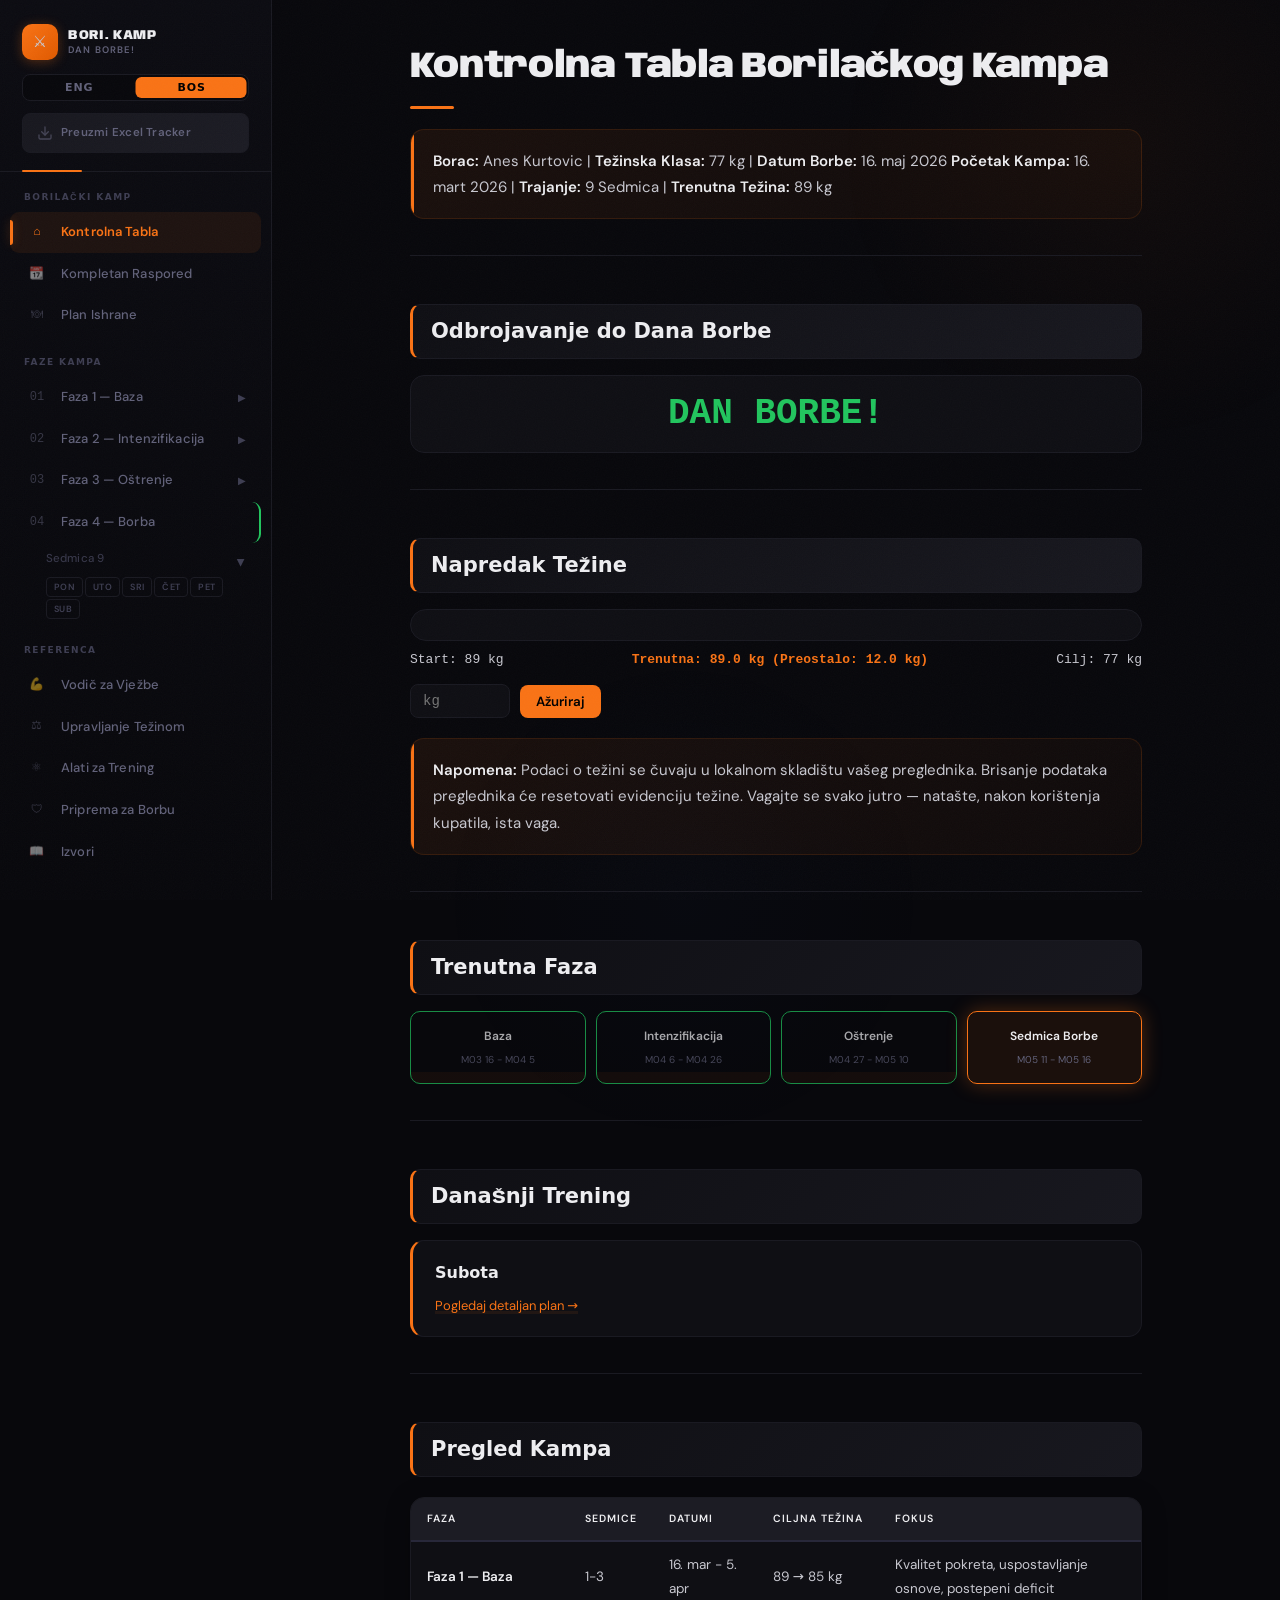
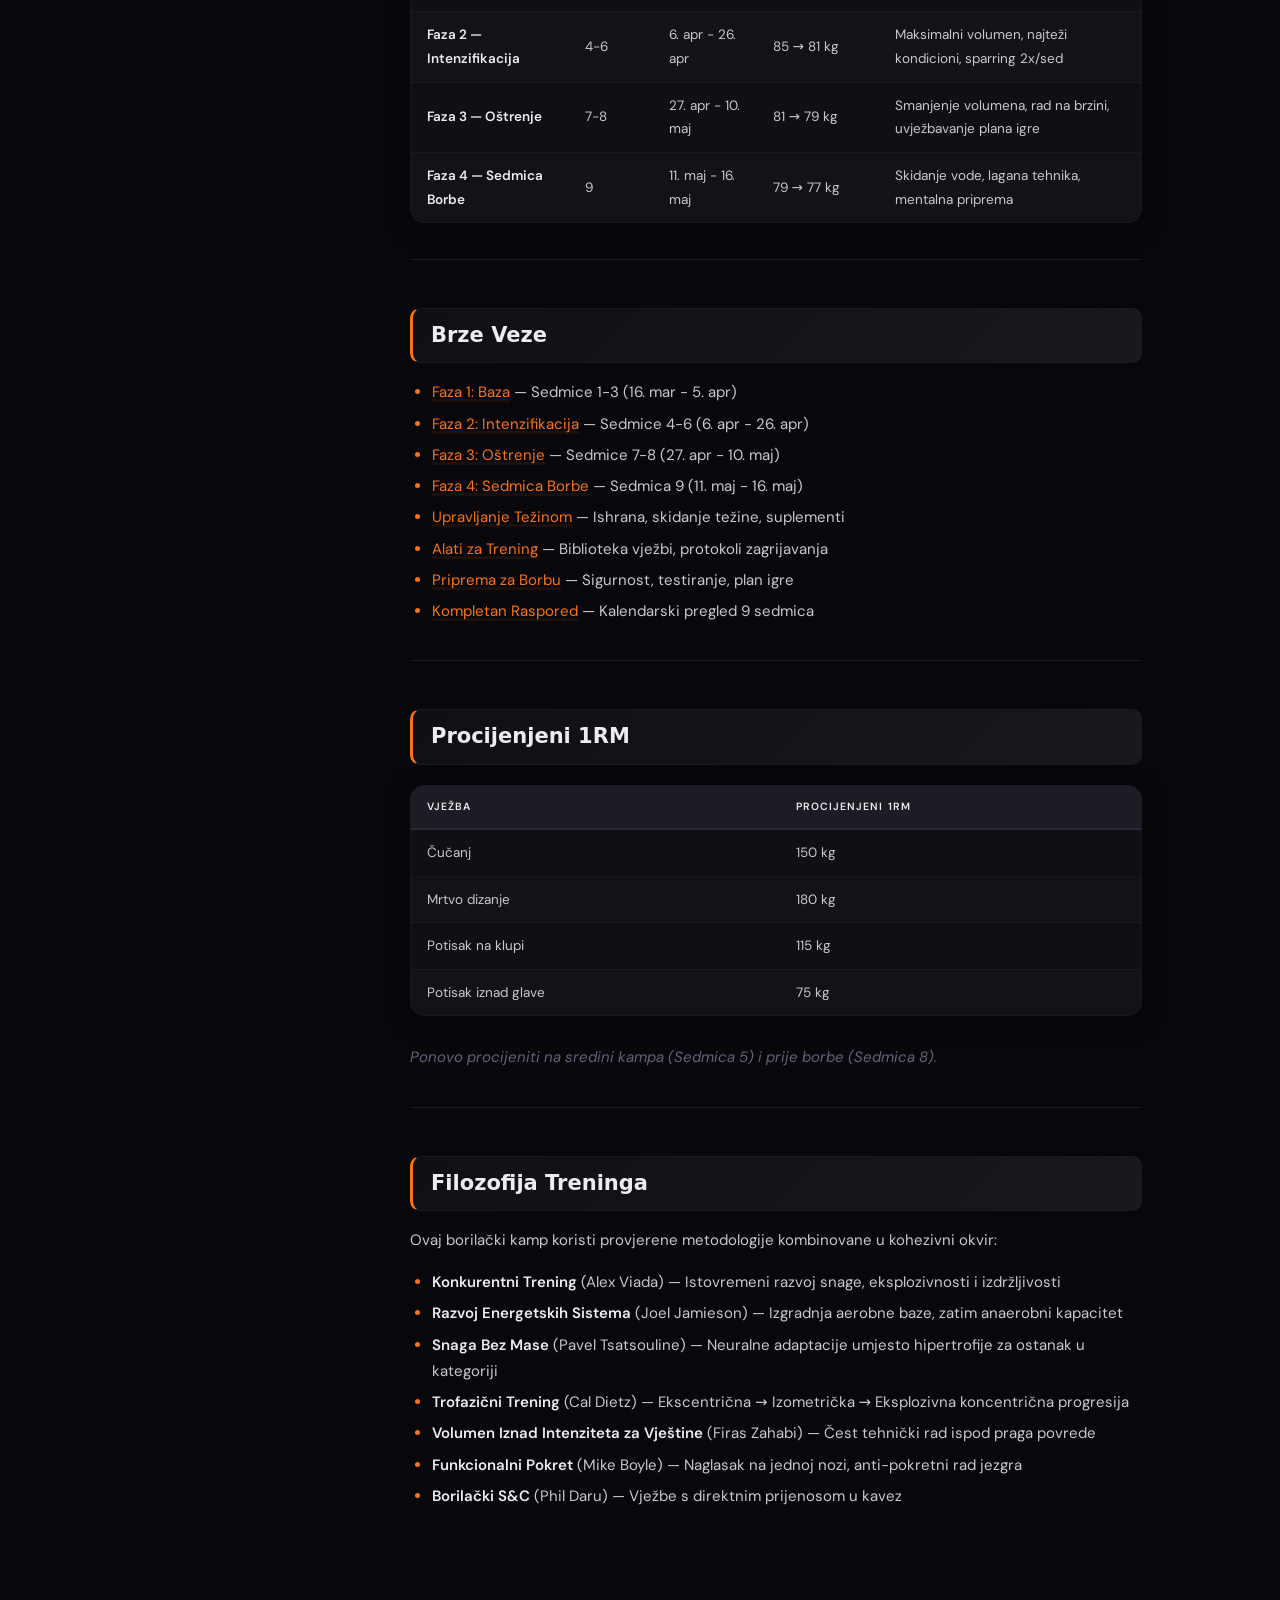
==== commit d6a1813a: "feat: add nutrition plans, exercise guide, collapsible nav, fix Bosnian chars - Add daily nutrition/" ====
--- a/index.html
+++ b/index.html
@@ -386,6 +386,108 @@
   user-select:none;
 }
 .nav-divider:first-child{padding-top:4px}
+
+/* ── Expandable Nav Sub-Items ── */
+.nav-parent{position:relative}
+.nav-parent>.nav-expand{
+  position:absolute;right:8px;top:50%;transform:translateY(-50%);
+  width:22px;height:22px;border:none;background:none;
+  color:var(--text-faint);cursor:pointer;font-size:10px;
+  display:flex;align-items:center;justify-content:center;
+  border-radius:4px;transition:all .15s;
+}
+.nav-parent>.nav-expand:hover{color:var(--text);background:rgba(255,255,255,.05)}
+.nav-parent>.nav-expand.open{transform:translateY(-50%) rotate(90deg)}
+.nav-sub{
+  display:none;overflow:hidden;
+  padding-left:14px;margin-bottom:2px;
+}
+.nav-sub.open{display:block}
+.nav-sub a{
+  font-size:11.5px !important;padding:5px 10px 5px 22px !important;
+  color:var(--text-faint) !important;opacity:.85;
+}
+.nav-sub a:hover{color:var(--text) !important;opacity:1}
+.nav-sub a.active{color:var(--accent) !important;opacity:1}
+.nav-day-row{
+  display:flex;gap:2px;padding:2px 10px 4px 22px;flex-wrap:wrap;
+}
+.nav-day-btn{
+  padding:3px 7px;border-radius:4px;border:1px solid var(--border);
+  background:none;color:var(--text-faint);font-size:9px;font-weight:600;
+  cursor:pointer;transition:all .15s;font-family:var(--font-body);
+  letter-spacing:.04em;text-transform:uppercase;
+}
+.nav-day-btn:hover{border-color:var(--accent);color:var(--accent)}
+.nav-day-btn.active{background:var(--accent);color:#000;border-color:var(--accent)}
+
+/* ── Clickable Exercise Links ── */
+.exercise-link{
+  color:var(--accent);cursor:pointer;
+  text-decoration:underline;text-decoration-style:dotted;
+  text-underline-offset:2px;transition:all .15s;
+}
+.exercise-link:hover{color:var(--accent-bright);text-decoration-style:solid}
+
+/* ── Collapsible Sections ── */
+.collapsible{
+  border:1px solid var(--border);border-radius:var(--radius);
+  margin:8px 0;overflow:hidden;
+  background:var(--bg-card);
+}
+.collapsible+.collapsible{margin-top:4px}
+.collapsible-header{
+  display:flex;align-items:center;gap:10px;
+  padding:12px 16px;cursor:pointer;
+  background:linear-gradient(135deg,var(--bg-card) 0%,var(--bg-raised) 100%);
+  border:none;width:100%;text-align:left;
+  color:var(--text-bright);font-family:var(--font-body);
+  transition:all .15s;user-select:none;
+}
+.collapsible-header:hover{background:var(--bg-raised)}
+.collapsible-header.open{border-bottom:1px solid var(--border)}
+.collapsible-arrow{
+  font-size:10px;color:var(--accent);transition:transform .2s;
+  flex-shrink:0;width:16px;text-align:center;
+}
+.collapsible-header.open .collapsible-arrow{transform:rotate(90deg)}
+.collapsible-title{flex:1;font-weight:600;font-size:14px}
+.collapsible-tag{
+  font-size:9px;font-weight:700;padding:2px 8px;
+  border-radius:4px;text-transform:uppercase;letter-spacing:.08em;
+  flex-shrink:0;
+}
+.collapsible-tag.am{background:rgba(59,130,246,.15);color:var(--blue)}
+.collapsible-tag.pm{background:rgba(168,85,247,.15);color:var(--purple)}
+.collapsible-tag.rest{background:rgba(34,197,94,.15);color:var(--green)}
+.collapsible-tag.week{background:var(--accent-soft);color:var(--accent)}
+.collapsible-tag.day{background:rgba(255,255,255,.05);color:var(--text-dim)}
+.collapsible-body{
+  padding:16px;display:none;
+}
+.collapsible-body.open{display:block}
+/* Nested collapsibles */
+.collapsible .collapsible{
+  margin:4px 0;border-color:var(--border);
+  background:var(--bg);
+}
+.collapsible .collapsible .collapsible-header{
+  padding:9px 14px;
+}
+.collapsible .collapsible .collapsible-title{font-size:13px}
+/* Phase / week level styling */
+.collapsible-level-week>.collapsible-header{
+  border-left:3px solid var(--accent);
+}
+.collapsible-level-day>.collapsible-header{
+  border-left:3px solid var(--blue);
+  padding:8px 14px;
+}
+.collapsible-level-session>.collapsible-header{
+  border-left:3px solid var(--purple);
+  padding:7px 12px;
+}
+.collapsible-level-session .collapsible-title{font-size:12px}
 
 /* ═══════════════════════════════════
    MAIN AREA
@@ -880,24 +982,38 @@
 
 <script>
 // ── Content data (injected at build time) ──
-var CONTENT_EN = {"dashboard": "# Fight Camp Dashboard\n\n> **Fighter:** Anes Kurtovic | **Weight Class:** 77 kg | **Fight Date:** May 16, 2026\n> **Camp Start:** March 16, 2026 | **Duration:** 9 Weeks | **Current Weight:** 89 kg\n\n---\n\n## Countdown to Fight Day\n\n<div id=\"widget-countdown\"></div>\n\n---\n\n## Weight Progress\n\n<div id=\"widget-weight\"></div>\n\n> **Note:** Weight data is stored in your browser's local storage. Clearing browser data will reset the weight log. Weigh yourself every morning — fasted, after using the bathroom, same scale.\n\n---\n\n## Current Phase\n\n<div id=\"widget-phase\"></div>\n\n---\n\n## Today's Training\n\n<div id=\"widget-today\"></div>\n\n---\n\n## Camp Overview\n\n| Phase | Weeks | Dates | Weight Target | Focus |\n|-------|-------|-------|---------------|-------|\n| **Phase 1 — Base Camp** | 1-3 | Mar 16 - Apr 5 | 89 → 85 kg | Movement quality, baseline establishment, gradual deficit |\n| **Phase 2 — Intensification** | 4-6 | Apr 6 - Apr 26 | 85 → 81 kg | Peak volume, hardest conditioning, 2x/week sparring |\n| **Phase 3 — Sharpening** | 7-8 | Apr 27 - May 10 | 81 → 79 kg | Reduce volume, speed work, game plan drilling |\n| **Phase 4 — Fight Week** | 9 | May 11 - May 16 | 79 → 77 kg | Water cut, light technique, mental prep |\n\n---\n\n## Quick Links\n\n- [Phase 1: Base Camp](#phase-1) — Weeks 1-3 (Mar 16 - Apr 5)\n- [Phase 2: Intensification](#phase-2) — Weeks 4-6 (Apr 6 - Apr 26)\n- [Phase 3: Sharpening](#phase-3) — Weeks 7-8 (Apr 27 - May 10)\n- [Phase 4: Fight Week](#phase-4) — Week 9 (May 11 - May 16)\n- [Weight Management](#weight-management) — Nutrition, weight cut, supplements\n- [Training Tools](#training-tools) — Exercise library, warm-up protocols\n- [Fight Prep](#fight-prep) — Safety, testing, game plan\n- [Full Schedule](#schedule) — 9-week calendar view\n\n---\n\n## Estimated 1RMs\n\n| Lift | Estimated 1RM |\n|------|---------------|\n| Back Squat | 150 kg |\n| Deadlift | 180 kg |\n| Bench Press | 115 kg |\n| Overhead Press | 75 kg |\n\n*Reassess at mid-camp (Week 5) and pre-fight (Week 8).*\n\n---\n\n## Training Philosophy\n\nThis fight camp draws from proven methodologies combined into a cohesive framework:\n\n- **Concurrent Training** (Alex Viada) — Develop strength, power, and endurance simultaneously\n- **Energy Systems Development** (Joel Jamieson) — Build aerobic base, then layer anaerobic capacity\n- **Strength Without Mass** (Pavel Tsatsouline) — Neural adaptations over hypertrophy to stay in weight class\n- **Triphasic Training** (Cal Dietz) — Eccentric → Isometric → Explosive concentric progression\n- **Volume Over Intensity for Skills** (Firas Zahabi) — Frequent technical work below injury threshold\n- **Functional Movement** (Mike Boyle) — Single-leg emphasis, anti-movement core work\n- **Fighter-Specific S&C** (Phil Daru) — Exercises with direct cage carryover\n", "phase-1": "# Phase 1 — Base Camp (Weeks 1-3)\n\n> **Phase:** Accumulation / Base Building | **Duration:** March 16 - April 5, 2026\n> **Weight Target:** 89 kg → 85 kg (gradual deficit ~1.3 kg/week)\n> **Training Focus:** Movement quality, baseline establishment, progressive overload\n> **RPE Progression:** Week 1: 6-7 | Week 2: 7-8 | Week 3: 8-9\n> **1RMs:** Squat 150 kg | Deadlift 180 kg | Bench 115 kg | OHP 75 kg\n\n---\n\n## Phase 1 Overview\n\nPhase 1 builds the **aerobic and structural foundation** the entire camp depends on. The goal is not to destroy yourself in Week 1 — it's to establish patterns, dial in technique under moderate load, and begin a sustainable caloric deficit that will carry through all 9 weeks.\n\nStrength work uses **linear progressive overload** across the 3 weeks. Loads start at 65-70% 1RM and climb to 80-85% by Week 3. MMA sessions focus on volume and technique accumulation — sparring is limited to once per week (Thursday) and starts at controlled intensity.\n\n### Phase 1 Goals\n\n- Establish 2x/day training rhythm (AM strength + PM MMA)\n- Build aerobic base with 2-3 cardiac output sessions per week\n- Progressive overload on all compound lifts\n- One hard sparring session per week (Thursday)\n- Begin caloric deficit (~500 kcal/day → ~0.5 kg/week from diet alone)\n- Baseline conditioning test (Week 0 or early Week 1)\n- Establish morning weight tracking habit\n\n### Tempo Key\n\nAll strength movements use the following tempo notation unless otherwise noted:\n- **3** = 3 sec eccentric (lowering)\n- **1** = 1 sec pause at bottom\n- **2** = 2 sec concentric (controlled lift)\n- **0** = no pause at top\n\nWeek 3 shifts to **3-1-X-0** on compound lifts (X = explosive concentric) to prepare for Phase 2.\n\n### Intensity Key\n\n| Marker | Meaning |\n|--------|---------|\n| 🟢 | Easy — recovery pace, low CNS demand |\n| 🟡 | Moderate — working hard but controlled |\n| 🔴 | Hard — high intensity, high CNS demand |\n\n---\n\n## Weekly Schedule Template\n\n| Day | AM Session | PM Session |\n|-----|-----------|------------|\n| **Monday** | Strength Upper 🟡 | Striking 🔴 |\n| **Tuesday** | Cardiac Output 🟢 | Grappling 🟡 |\n| **Wednesday** | Strength Lower 🔴 | Light Technique 🟢 |\n| **Thursday** | HIIT / Fight Circuit 🔴 | Sparring 🔴 |\n| **Friday** | Strength Power 🟡 | Drilling 🟡 |\n| **Saturday** | Conditioning 🟡 | Open Mat 🟢 |\n| **Sunday** | REST | REST |\n\n---\n\n# Week 1 — Base Volume\n\n> **Global RPE Target:** 6-7\n> **Theme:** Establish training patterns, learn the rhythm, moderate intensity across the board.\n> **Weight:** ~89 kg → ~88 kg\n\n---\n\n## Monday — Week 1\n\n### AM — Strength: Upper Push/Pull (60 min) 🟡\n\n**Warm-Up** (10 min) — Protocol 1: Upper Body Warm-Up (see Training Tools).\n\n| Exercise | Sets x Reps | Load | Rest | Tempo | RPE | Notes |\n|----------|-------------|------|------|-------|-----|-------|\n| Bench Press | 4 x 6 | 75 kg (65%) | 2.5 min | 3-1-2-0 | 6 | Control the eccentric. Full ROM, scapulae retracted. |\n| Barbell Row | 4 x 6 | 70 kg | 2.5 min | 3-1-2-0 | 6 | Pull to lower sternum. Torso stays still. No heaving. |\n| Overhead Press | 3 x 8 | 45 kg (60%) | 2 min | 3-1-2-0 | 6 | Strict press. Brace core, press straight up. |\n| Weighted Pull-Up | 3 x 6 | BW + 10 kg | 2 min | 3-1-2-0 | 6 | Dead hang start. Full extension at bottom. |\n| Incline DB Press | 3 x 10 | 28 kg each | 90 s | 3-1-2-0 | 6 | 30-degree incline. Controlled path. |\n| Face Pulls | 3 x 15 | Light cable | 60 s | 2-1-1-0 | 5 | Prehab. External rotation at top. |\n| Pallof Press | 3 x 10/side | Band/cable | 60 s | 2-1-2-0 | 6 | Anti-rotation. Full arm extension. |\n\n**Session Total:** 23 working sets, ~50 min\n\n**Cool-Down** (5 min) — Pec doorway stretch 2x30s/side, banded lat stretch 2x30s/side, thoracic foam roll 60s.\n\n---\n\n### PM — MMA Striking (75 min) 🔴\n\n**Warm-Up** (10 min) — Protocol 4: MMA Striking Warm-Up + Neck Isometrics.\n\n| Block | Duration | Intensity | Description |\n|-------|----------|-----------|-------------|\n| Shadow Boxing | 3 x 3 min (1 min rest) | Moderate | Establish stance, basic combos. Jab-cross, jab-cross-hook. Focus on hand return and footwork. |\n| Pad Work — Fundamentals | 4 x 3 min (1 min rest) | Moderate-High | Coach feeds 3-4 strike combos. Focus on technique, snap, and returning to guard. |\n| Heavy Bag — Combinations | 3 x 3 min (1 min rest) | Moderate | Work basic combinations at 70%. Focus on hip rotation and foot position. |\n| Technical Sparring — Light | 2 x 3 min (1 min rest) | Light-Moderate | Striking only, 50-60% power. Focus on range management and defensive movement. |\n| Body Shot Drill | 2 x 2 min (1 min rest) | Moderate | Partner drill: alternate attacking body with hooks and uppercuts, defend with elbows. |\n\n**Cool-Down** (5 min) — Static stretching: shoulders, hip flexors. Light wrist circles. 1 min easy shadow boxing.\n\n---\n\n## Tuesday — Week 1\n\n### AM — Cardiac Output (40 min) 🟢\n\n**Warm-Up** (5 min) — Protocol 6: Conditioning Warm-Up, easy build-up.\n\n| Block | Duration | Intensity | Notes |\n|-------|----------|-----------|-------|\n| Zone 2 Sustained | 40 min | 130-150 BPM | Assault bike, rower, or easy jog. Nasal breathing preferred. Conversational pace — if you can't talk, slow down. |\n\n> **HR Target:** 130-150 BPM. This builds the aerobic engine that fuels recovery between rounds.\n\n**Cool-Down** (5 min) — Walk 3 min, light stretching.\n\n---\n\n### PM — MMA Grappling (75 min) 🟡\n\n**Warm-Up** (12 min) — Protocol 5: MMA Grappling Warm-Up + Neck Isometrics.\n\n| Block | Duration | Intensity | Description |\n|-------|----------|-----------|-------------|\n| Technique Instruction | 15 min | Low | Coach demonstrates technique of the day. Takedown entries or guard passes. |\n| Positional Drilling — Guard | 3 x 5 min (1 min rest) | Moderate | Start in closed guard. Top works passes, bottom works sweeps/submissions. Reset on pass or sweep. |\n| Positional Drilling — Takedowns | 3 x 3 min (1 min rest) | Moderate | Start standing. Single-leg and double-leg entries. 60-70% resistance. |\n| Live Grappling | 3 x 5 min (1 min rest) | Moderate | Submission only (no strikes). Focus on position before submission. |\n\n**Cool-Down** (5 min) — Partner stretching. Hip 90/90 holds 60s/side. Supine spinal twist 60s/side.\n\n---\n\n## Wednesday — Week 1\n\n### AM — Strength: Lower + Posterior Chain (65 min) 🔴\n\n**Warm-Up** (12 min) — Protocol 2: Lower Body Warm-Up.\n\n| Exercise | Sets x Reps | Load | Rest | Tempo | RPE | Notes |\n|----------|-------------|------|------|-------|-----|-------|\n| Back Squat | 4 x 6 | 98 kg (65%) | 3 min | 3-1-2-0 | 6 | Full depth. Brace hard, spread the floor. |\n| Romanian Deadlift | 4 x 8 | 100 kg | 2.5 min | 3-1-2-0 | 6 | Deep hinge. Feel hamstring stretch. Bar stays on legs. |\n| RFESS (Bulgarian Split Squat) | 3 x 8/leg | 20 kg DBs | 90 s/leg | 3-1-2-0 | 6-7 | Rear foot on bench. Drive through front heel. |\n| Glute-Ham Raise or Nordic Curl | 3 x 6 | BW (assisted) | 2 min | 3-0-2-0 | 6 | Eccentric focus. Control the descent. |\n| Copenhagen Plank | 3 x 20s/side | BW | 60 s | Hold | 6 | Top foot on bench. Straight line from head to feet. |\n| Dead Bug | 3 x 10/side | BW | 60 s | Slow | 5 | Low back glued to floor. Exhale on extension. |\n| Farmer's Carry | 3 x 40m | 36 kg/hand | 90 s | Walk | 6 | Stay tall. Don't lean. Squeeze handles hard. |\n\n**Session Total:** 23 working sets, ~55 min\n\n**Cool-Down** (5 min) — Hip flexor stretch 2x30s/side, hamstring stretch 2x30s/side, foam roll quads and glutes 2 min.\n\n---\n\n### PM — Light Technique / Open Mat (60 min) 🟢\n\n**Warm-Up** (10 min) — Light movement, shadow boxing, basic grappling movements.\n\n| Block | Duration | Intensity | Description |\n|-------|----------|-----------|-------------|\n| Technique Review | 20 min | Low | Review and drill techniques from the week. No resistance. Focus on smooth, correct movement. |\n| Flow Rolling | 3 x 5 min (1 min rest) | Easy | Rolling at 40-50%. No submissions with force. Movement practice only. |\n| Shadow Boxing + Visualization | 2 x 3 min | Easy | Light movement. Visualize an opponent. Practice entries and exits. |\n\n**Cool-Down** (5 min) — Mobility flow: Cat-cow, pigeon pose, thoracic rotations.\n\n---\n\n## Thursday — Week 1\n\n### AM — HIIT / Fight Circuit (35 min) 🔴\n\n**Warm-Up** (8 min) — Protocol 6: Conditioning Warm-Up.\n\n**Circuit: 4 rounds, 5 exercises, 30s work / 20s rest, 2 min between rounds**\n\n| Station | Exercise | Target |\n|---------|----------|--------|\n| 1 | Assault Bike Sprint | Max calories — all-out |\n| 2 | Med Ball Overhead Slam | Power — maximum force each rep |\n| 3 | Sprawl-to-Burpee | Speed — max clean reps |\n| 4 | Battle Rope Slams (alternating) | Endurance — maintain rhythm |\n| 5 | KB Swings (24 kg) | Hip snap — quality over speed |\n\n**Session Total:** 4 rounds × 4:10 = ~17 min work + rest between rounds = ~25 min\n\n**Cool-Down** (5 min) — Walk 3 min, deep breathing, light stretching.\n\n---\n\n### PM — MMA Sparring (90 min) 🔴\n\n**Warm-Up** (15 min) — Protocol 4: Striking Warm-Up + Protocol 5 elements (hip escapes, pummeling) + Neck Isometrics.\n\n| Block | Duration | Intensity | Description |\n|-------|----------|-----------|-------------|\n| Pad Work — Sharp Combos | 3 x 3 min (1 min rest) | Moderate-High | Get sharp before sparring. Short combos, exit angles. |\n| Light Technical Sparring | 2 x 3 min (1 min rest) | 50-60% | Striking only. Focus on distance and timing. No hard shots. |\n| MMA Sparring | 3 x 5 min (2 min rest) | 70-75% | Full MMA rules. Controlled intensity — learning week. Focus on implementing technique. |\n| Positional Sparring — Cage | 2 x 3 min (1 min rest) | 60-70% | Start in clinch against cage. Work pummeling, trips, wall work. |\n\n**Post-Sparring:** Neuro check (see Fight Prep). Ice any impacted areas.\n\n**Cool-Down** (10 min) — Extended cool-down. Partner stretching. Foam roll. Ice as needed.\n\n---\n\n## Friday — Week 1\n\n### AM — Strength: Full Body Power (55 min) 🟡\n\n**Warm-Up** (11 min) — Protocol 3: Power Day Warm-Up.\n\n| Exercise | Sets x Reps | Load | Rest | Tempo | RPE | Notes |\n|----------|-------------|------|------|-------|-----|-------|\n| Hang Clean | 5 x 3 | 65 kg | 2.5 min | Explosive | 6-7 | Triple extension. Fast elbows. Catch in quarter squat. |\n| Box Jump | 4 x 3 | 24\" box | 2 min | Explosive | 6 | Full hip extension on takeoff. Soft landing. Step down. |\n| Push Press | 4 x 5 | 50 kg (67%) | 2 min | 2-0-X-0 | 6-7 | Quick dip, aggressive drive. Legs do the work. |\n| Broad Jump | 3 x 3 | BW | 90 s | Explosive | 6 | Max distance. Stick the landing. |\n| Med Ball Rotational Slam | 3 x 6/side | 14 lb | 90 s | Explosive | 6 | Hip-first rotation. Slam with intent. |\n| Single-Leg RDL | 3 x 8/leg | 20 kg DB | 90 s | 3-1-2-0 | 6 | Balance and posterior chain. Control the hinge. |\n| Ab Wheel Rollout | 3 x 8 | BW | 60 s | 3-0-2-0 | 6 | From knees. Full extension without lumbar sag. |\n| Neck Harness | 2 x 15 | 2.5 kg | 60 s | 2-1-2-0 | 5 | Week 1 intro. Flexion and extension only. Slow and controlled. |\n\n**Session Total:** 27 working sets, ~45 min\n\n**Cool-Down** (5 min) — Hip flexor stretch, shoulder band dislocates, thoracic foam roll.\n\n---\n\n### PM — MMA Drilling (75 min) 🟡\n\n**Warm-Up** (10 min) — Protocol 4: Striking + movement drills.\n\n| Block | Duration | Intensity | Description |\n|-------|----------|-----------|-------------|\n| Shadow Boxing with Takedown Entries | 3 x 3 min (1 min rest) | Moderate | Visualize striking → level change → shot. Work entries from both sides. |\n| Takedown Drilling (No Resistance) | 3 x 5 min (1 min rest) | Moderate | Double-leg, single-leg, body lock entries. Partner cooperates. Focus on mechanics. |\n| Submission Chain Drilling | 3 x 5 min (1 min rest) | Moderate | Practice 2-3 submission chains (e.g., armbar → triangle → omoplata). Flow, don't force. |\n| Cage Work Drilling | 2 x 5 min (1 min rest) | Moderate | Work cage escapes and offensive cage work. Underhooks, trips, wall walks. |\n\n**Cool-Down** (5 min) — Static stretching. Light movement.\n\n---\n\n## Saturday — Week 1\n\n### AM — Fight Conditioning (40 min) 🟡\n\n**Warm-Up** (8 min) — Protocol 6: Conditioning Warm-Up.\n\n| Block | Duration | Intensity | Description |\n|-------|----------|-----------|-------------|\n| Jump Rope | 3 x 3 min (1 min rest) | Moderate | Basic bounce, high knees, double-unders if proficient. |\n| Sled Push | 4 x 40m | Moderate (RPE 7) | Low handle position. Drive with legs. Walk back recovery. |\n| Shadow Boxing Rounds | 3 x 3 min (1 min rest) | Moderate | Full MMA shadow boxing. Visualize opponent. Work offense and defense. |\n\n**Cool-Down** (5 min) — Walk 3 min, light stretching.\n\n---\n\n### PM — Open Mat / Light Technical (60 min) 🟢\n\n| Block | Duration | Intensity | Description |\n|-------|----------|-----------|-------------|\n| Open Mat Grappling | 3 x 5 min (2 min rest) | Easy (40-50%) | Flow rolling. No submissions with force. |\n| Technique Review | 15 min | Low | Work on any techniques that need extra practice from the week. |\n| Mobility Flow | 15 min | Easy | Reference mobility flow from Training Tools. |\n\n---\n\n## Sunday — Week 1\n\n### REST DAY\n\n- Sleep 8-9 hours\n- Walk 20-30 min (active recovery)\n- Foam roll or mobility flow (optional, 15-20 min)\n- Meal prep for the week ahead\n- Weigh-in and log (morning, fasted)\n\n---\n\n# Week 2 — Progressive Overload\n\n> **Global RPE Target:** 7-8\n> **Theme:** Increase loads on all compound lifts. Extend conditioning durations. MMA sessions build on Week 1 foundations.\n> **Weight:** ~88 kg → ~86.5 kg\n\n---\n\n## Monday — Week 2\n\n### AM — Strength: Upper Push/Pull (60 min) 🟡\n\n**Warm-Up** (10 min) — Protocol 1.\n\n| Exercise | Sets x Reps | Load | Rest | Tempo | RPE | Notes |\n|----------|-------------|------|------|-------|-----|-------|\n| Bench Press | 4 x 5 | 82 kg (71%) | 2.5 min | 3-1-2-0 | 7 | +7 kg from Week 1. Maintain bar speed. |\n| Barbell Row | 4 x 5 | 78 kg | 2.5 min | 3-1-2-0 | 7 | Heavier — focus on torso stability. |\n| Overhead Press | 3 x 6 | 50 kg (67%) | 2 min | 3-1-2-0 | 7 | Fewer reps, more weight. Stay strict. |\n| Weighted Pull-Up | 3 x 5 | BW + 15 kg | 2 min | 3-1-2-0 | 7 | Added load. Full ROM. |\n| Dips | 3 x 8 | BW + 10 kg | 90 s | 3-1-2-0 | 7 | Parallel depth. Control descent. |\n| Dumbbell Row | 3 x 8/arm | 34 kg | 90 s | 3-1-1-0 | 7 | Pull to hip. Squeeze at top. |\n| Face Pulls | 3 x 15 | Light cable | 60 s | 2-1-1-0 | 5 | Same as Week 1 — prehab stays light. |\n| Dead Bug | 3 x 12/side | BW | 60 s | Slow | 6 | Increase reps from Week 1. |\n\n**Session Total:** 26 working sets, ~50 min\n\n**Cool-Down** (5 min)\n\n---\n\n### PM — MMA Striking (75 min) 🔴\n\n**Warm-Up** (10 min) — Protocol 4 + Neck Isometrics.\n\n| Block | Duration | Intensity | Description |\n|-------|----------|-----------|-------------|\n| Shadow Boxing | 3 x 3 min (1 min rest) | Moderate | Add kicks this week. Jab-cross-low kick, teep variations. |\n| Pad Work — Extended Combos | 4 x 3 min (1 min rest) | High | 5-6 strike combos. Coach adds defensive counters. Work exits after combinations. |\n| Heavy Bag — Power Development | 3 x 3 min (1 min rest) | Moderate-High | Increase power to 80%. Work on building power through combinations, not just single shots. |\n| Partner Drill — Counter Striking | 3 x 3 min (1 min rest) | Moderate | Partner throws 1-2, you counter with specific combinations. Alternate. |\n\n**Cool-Down** (5 min)\n\n---\n\n## Tuesday — Week 2\n\n### AM — Cardiac Output (45 min) 🟢\n\n| Block | Duration | Intensity | Notes |\n|-------|----------|-----------|-------|\n| Zone 2 Sustained | 45 min | 130-150 BPM | +5 min from Week 1. Same HR zone. Build aerobic volume. |\n\n---\n\n### PM — MMA Grappling (75 min) 🟡\n\n| Block | Duration | Intensity | Description |\n|-------|----------|-----------|-------------|\n| Technique Instruction | 15 min | Low | New technique progression building on Week 1. |\n| Positional Drilling — Half Guard | 3 x 5 min (1 min rest) | Moderate | Top: underhook → pass. Bottom: underhook → sweep or back take. |\n| Positional Drilling — Wrestling | 3 x 3 min (1 min rest) | Moderate | Takedown chains: single → switch to double, front headlock → snap down. |\n| Live Grappling | 3 x 6 min (1 min rest) | Moderate | +1 min per round from Week 1. Slightly longer rounds build endurance. |\n\n**Cool-Down** (5 min) — Partner stretching.\n\n---\n\n## Wednesday — Week 2\n\n### AM — Strength: Lower + Posterior Chain (65 min) 🔴\n\n**Warm-Up** (12 min) — Protocol 2.\n\n| Exercise | Sets x Reps | Load | Rest | Tempo | RPE | Notes |\n|----------|-------------|------|------|-------|-----|-------|\n| Back Squat | 4 x 5 | 112 kg (75%) | 3 min | 3-1-2-0 | 7 | +14 kg from Week 1. Full depth, strong drive. |\n| Deadlift | 4 x 5 | 126 kg (70%) | 3 min | 3-1-2-0 | 7 | Conventional. Push floor away, lock lats. |\n| RFESS | 3 x 8/leg | 24 kg DBs | 90 s/leg | 3-1-2-0 | 7 | +4 kg from Week 1. |\n| Glute-Ham Raise | 3 x 8 | BW | 2 min | 3-0-2-0 | 7 | Increase reps. If too easy, add light plate to chest. |\n| Copenhagen Plank | 3 x 25s/side | BW | 60 s | Hold | 7 | +5 sec from Week 1. |\n| Hanging Leg Raises | 3 x 10 | BW | 60 s | 3-0-2-0 | 7 | To parallel. Controlled descent, no swinging. |\n| Suitcase Carry | 3 x 30m/side | 36 kg | 90 s | Walk | 7 | Resist lateral lean. Stay perfectly upright. |\n\n**Session Total:** 23 working sets, ~55 min\n\n**Cool-Down** (5 min)\n\n---\n\n### PM — Light Technique / Open Mat (60 min) 🟢\n\nSame structure as Week 1. Focus on refining the week's techniques. Flow rolling 40-50%.\n\n---\n\n## Thursday — Week 2\n\n### AM — HIIT / Fight Circuit (40 min) 🔴\n\n**Warm-Up** (8 min) — Protocol 6.\n\n**Circuit: 5 rounds, 5 exercises, 30s work / 15s rest, 2 min between rounds**\n\n| Station | Exercise | Target |\n|---------|----------|--------|\n| 1 | Rowing Sprint (500m pace) | Max meters — all-out |\n| 2 | Med Ball Chest Pass (wall) | Power — explosive catch-and-throw |\n| 3 | Sprawl-to-Burpee | Speed — beat Week 1 rep count |\n| 4 | Battle Rope Slams (double) | Power — max force each slam |\n| 5 | Box Jump (step down) | Explosive — full hip extension |\n\n**Session Total:** 5 rounds × 3:45 = ~19 min work + rest = ~27 min. +1 round from Week 1, slightly shorter rest.\n\n**Cool-Down** (5 min)\n\n---\n\n### PM — MMA Sparring (90 min) 🔴\n\n| Block | Duration | Intensity | Description |\n|-------|----------|-----------|-------------|\n| Pad Work | 3 x 3 min (1 min rest) | Moderate-High | Warm-up rounds. Sharpen combos before sparring. |\n| Light Technical Sparring | 2 x 3 min (1 min rest) | 50-60% | Striking only. Defensive focus — slip, parry, counter. |\n| MMA Sparring | 3 x 5 min (2 min rest) | 75-80% | Full MMA. Increase intensity slightly from Week 1. Focus on offense AND defense. |\n| Situational — Takedown Defense | 2 x 3 min (1 min rest) | 70% | Partner shoots, you defend. Work sprawls, underhook defense, cage awareness. |\n\n**Post-Sparring:** Neuro check. Ice.\n\n**Cool-Down** (10 min)\n\n---\n\n## Friday — Week 2\n\n### AM — Strength: Full Body Power (55 min) 🟡\n\n**Warm-Up** (11 min) — Protocol 3.\n\n| Exercise | Sets x Reps | Load | Rest | Tempo | RPE | Notes |\n|----------|-------------|------|------|-------|-----|-------|\n| Hang Clean | 5 x 3 | 70 kg | 2.5 min | Explosive | 7 | +5 kg from Week 1. Speed is still priority. |\n| Box Jump | 4 x 3 | 24\" box | 2 min | Explosive | 6-7 | Same box height. Focus on faster takeoff. |\n| Push Press | 4 x 4 | 55 kg (73%) | 2 min | 2-0-X-0 | 7 | +5 kg, -1 rep. Maintain speed. |\n| Broad Jump | 3 x 4 | BW | 90 s | Explosive | 7 | +1 rep. Beat Week 1 distances. |\n| Med Ball Rotational Slam | 3 x 8/side | 14 lb | 90 s | Explosive | 7 | +2 reps/side. Same ball weight. |\n| Single-Leg RDL | 3 x 8/leg | 24 kg DB | 90 s | 3-1-2-0 | 7 | +4 kg. |\n| Turkish Get-Up | 2 x 3/side | 16 kg KB | 90 s | Slow | 6-7 | New exercise for Week 2. Full range, eyes on bell. |\n| Neck Harness | 3 x 12 | 5 kg | 60 s | 2-1-2-0 | 6 | Week 2 progression. Increase load, add a set. |\n\n**Session Total:** 27 working sets, ~45 min\n\n**Cool-Down** (5 min)\n\n---\n\n### PM — MMA Drilling (75 min) 🟡\n\n| Block | Duration | Intensity | Description |\n|-------|----------|-----------|-------------|\n| Shadow Boxing with Entries | 3 x 3 min (1 min rest) | Moderate | Striking → level change → shot. Build on Week 1. |\n| Takedown Drilling (Light Resistance) | 3 x 5 min (1 min rest) | Moderate | Partner provides ~30% resistance. Chain takedowns. |\n| Submission Drilling — Positions | 3 x 5 min (1 min rest) | Moderate | Work submissions from specific positions (mount, back, guard). |\n| Cage Drilling | 2 x 5 min (1 min rest) | Moderate | Offensive cage work: trips, underhook-to-takedown, dirty boxing entries. |\n\n**Cool-Down** (5 min)\n\n---\n\n## Saturday — Week 2\n\n### AM — Fight Conditioning (45 min) 🟡\n\n**Warm-Up** (8 min) — Protocol 6.\n\n| Block | Duration | Intensity | Description |\n|-------|----------|-----------|-------------|\n| Jump Rope | 3 x 3 min (1 min rest) | Moderate | Add double-under attempts. Increase rhythm speed. |\n| Sled Push/Pull | 4 x 40m each | Moderate-Hard | Push down, pull back. Increase weight from Week 1. |\n| Shadow Boxing Rounds | 3 x 3 min (1 min rest) | Moderate | Full MMA. Higher volume of kicks this week. |\n| Assault Bike Finisher | 3 x 30s on / 90s off | Hard | All-out sprints. Build anaerobic capacity. |\n\n**Cool-Down** (5 min)\n\n---\n\n### PM — Open Mat / Light Technical (60 min) 🟢\n\nSame structure as Week 1. Flow rolling, technique review, mobility flow.\n\n---\n\n## Sunday — Week 2\n\n### REST DAY\n\nSame recovery protocol as Week 1. Weigh-in, mobility, meal prep.\n\n---\n\n# Week 3 — Peak Base Volume\n\n> **Global RPE Target:** 8-9\n> **Theme:** Heaviest loads and highest volume of Phase 1. Prepare for the intensity jump in Phase 2.\n> **Weight:** ~86.5 kg → ~85 kg\n\n---\n\n## Monday — Week 3\n\n### AM — Strength: Upper Push/Pull (65 min) 🔴\n\n**Warm-Up** (10 min) — Protocol 1.\n\n| Exercise | Sets x Reps | Load | Rest | Tempo | RPE | Notes |\n|----------|-------------|------|------|-------|-----|-------|\n| Bench Press | 5 x 4 | 89 kg (77%) | 3 min | 3-1-X-0 | 8 | Introduce explosive concentric. +7 kg from Week 2. |\n| Barbell Row | 5 x 4 | 85 kg | 3 min | 3-1-X-0 | 8 | Heavier — strict form, no torso swing. |\n| Overhead Press | 4 x 5 | 55 kg (73%) | 2.5 min | 3-1-X-0 | 8 | Push toward 75% by end of set. |\n| Weighted Pull-Up | 4 x 4 | BW + 20 kg | 2.5 min | 3-1-X-0 | 8 | Significant load increase. Every rep explosive. |\n| Landmine Press | 3 x 8/arm | 25 kg on bar | 90 s | 3-1-X-0 | 7-8 | New exercise. Anti-rotation pressing. |\n| Dips | 3 x 8 | BW + 15 kg | 90 s | 3-1-2-0 | 8 | +5 kg from Week 2. |\n| Band Pull-Aparts | 3 x 20 | Band | 45 s | 1-1-1-0 | 5 | High rep prehab. |\n| Ab Wheel Rollout | 3 x 10 | BW | 60 s | 3-0-2-0 | 7-8 | Full extension if possible. |\n\n**Session Total:** 30 working sets, ~55 min\n\n**Cool-Down** (5 min)\n\n---\n\n### PM — MMA Striking (75 min) 🔴\n\n| Block | Duration | Intensity | Description |\n|-------|----------|-----------|-------------|\n| Shadow Boxing | 3 x 3 min (1 min rest) | Moderate-High | Full arsenal. Combos + kicks + movement + defensive slips. |\n| Pad Work — Power Combos | 4 x 3 min (1 min rest) | High | 5-6 strike combos at 85-90%. Coach tests defensive reactions. |\n| Heavy Bag — Power Rounds | 3 x 3 min (1 min rest) | High | Full power. Focus on putting weight behind every shot. |\n| Live Striking Drill — Pressure | 3 x 3 min (1 min rest) | High | One person pressures, other circles. Switch each round. Work cutting off the cage. |\n\n**Cool-Down** (5 min)\n\n---\n\n## Tuesday — Week 3\n\n### AM — Cardiac Output (45 min) 🟢\n\n| Block | Duration | Intensity | Notes |\n|-------|----------|-----------|-------|\n| Zone 2 Sustained | 45 min | 130-150 BPM | Maintain base. Even on a heavy week, protect the aerobic work. |\n\n---\n\n### PM — MMA Grappling (80 min) 🔴\n\n| Block | Duration | Intensity | Description |\n|-------|----------|-----------|-------------|\n| Technique Instruction | 15 min | Low | Advanced technique building on Weeks 1-2. |\n| Positional Drilling — Back Control | 3 x 5 min (1 min rest) | Moderate-High | Attacker works rear naked choke. Defender works escapes. |\n| Positional Drilling — Scrambles | 3 x 3 min (1 min rest) | High | Start from turtle. Work to dominant position. Scramble intensity. |\n| Live Grappling | 4 x 6 min (1 min rest) | Hard | +1 round from Week 2. Push the pace. |\n\n**Cool-Down** (5 min)\n\n---\n\n## Wednesday — Week 3\n\n### AM — Strength: Lower + Posterior Chain (70 min) 🔴\n\n**Warm-Up** (12 min) — Protocol 2.\n\n| Exercise | Sets x Reps | Load | Rest | Tempo | RPE | Notes |\n|----------|-------------|------|------|-------|-----|-------|\n| Back Squat | 5 x 4 | 120 kg (80%) | 3 min | 3-1-X-0 | 8-9 | Peak load for Phase 1. Explosive concentric. |\n| Deadlift | 4 x 4 | 144 kg (80%) | 3 min | 3-1-X-0 | 8-9 | Heaviest pulls of Phase 1. Perfect form mandatory. |\n| RFESS | 3 x 8/leg | 28 kg DBs | 90 s/leg | 3-1-X-0 | 8 | +4 kg from Week 2. |\n| Glute-Ham Raise | 3 x 10 | BW (+plate if needed) | 2 min | 3-0-2-0 | 8 | +2 reps from Week 2. |\n| Copenhagen Plank | 3 x 30s/side | BW | 60 s | Hold | 8 | +5 sec from Week 2. |\n| Hanging Leg Raises | 3 x 12 | BW | 60 s | 3-0-2-0 | 8 | +2 reps. Controlled throughout. |\n| Farmer's Carry | 3 x 50m | 40 kg/hand | 90 s | Walk | 8 | Increased distance and load. |\n\n**Session Total:** 24 working sets, ~58 min\n\n**Cool-Down** (5 min)\n\n---\n\n### PM — Light Technique / Open Mat (60 min) 🟢\n\nRecovery session. Same structure as previous weeks. This is critical recovery between heavy Wednesday AM and Thursday sparring.\n\n---\n\n## Thursday — Week 3\n\n### AM — HIIT / Fight Circuit (40 min) 🔴\n\n**Warm-Up** (8 min) — Protocol 6.\n\n**Circuit: 5 rounds, 6 exercises, 30s work / 15s rest, 90s between rounds**\n\n| Station | Exercise | Target |\n|---------|----------|--------|\n| 1 | Assault Bike Sprint | Max cals |\n| 2 | KB Snatch (alternating) | Power — 24 kg |\n| 3 | Sprawl-to-Burpee | Speed — max reps |\n| 4 | Med Ball Overhead Slam | Power — 20 lb ball |\n| 5 | Rowing Sprint | Max meters |\n| 6 | Shadow Boxing (max output) | Full combos — simulate fight |\n\n**Session Total:** 5 rounds × 4:30 = ~22.5 min work + rest = ~29 min. +1 exercise, tighter rest.\n\n**Cool-Down** (5 min)\n\n---\n\n### PM — MMA Sparring (90 min) 🔴\n\n| Block | Duration | Intensity | Description |\n|-------|----------|-----------|-------------|\n| Pad Work | 3 x 3 min (1 min rest) | High | Sharp combos. Fight pace. |\n| MMA Sparring | 4 x 5 min (2 min rest) | 80-85% | Peak sparring intensity for Phase 1. +1 round from Week 2. Push yourself. |\n| Situational — Bad Position Recovery | 2 x 3 min (1 min rest) | 70-80% | Start from disadvantaged position (back against cage, mounted, etc). Work escapes. |\n\n**Post-Sparring:** Neuro check. Extended recovery.\n\n**Cool-Down** (10 min)\n\n---\n\n## Friday — Week 3\n\n### AM — Strength: Full Body Power (60 min) 🔴\n\n**Warm-Up** (11 min) — Protocol 3.\n\n| Exercise | Sets x Reps | Load | Rest | Tempo | RPE | Notes |\n|----------|-------------|------|------|-------|-----|-------|\n| Hang Clean | 5 x 3 | 75 kg | 2.5 min | Explosive | 8 | +5 kg from Week 2. Speed must be maintained. If slow, drop weight. |\n| Box Jump | 4 x 3 | 28\" box | 2 min | Explosive | 7-8 | Higher box. Only if previous landings were solid. |\n| Push Press | 4 x 3 | 60 kg (80%) | 2.5 min | 2-0-X-0 | 8 | Peak load for Phase 1. Aggressive drive. |\n| Broad Jump | 4 x 3 | BW | 90 s | Explosive | 7-8 | +1 set. Track distance for progress. |\n| Med Ball Rotational Slam | 4 x 8/side | 16 lb | 90 s | Explosive | 8 | Heavier ball. Maintain hip-first rotation. |\n| Step-Ups (explosive) | 3 x 6/leg | 20 kg DBs | 90 s | Explosive | 7-8 | Drive through top foot. Controlled descent. |\n| Turkish Get-Up | 2 x 3/side | 20 kg KB | 90 s | Slow | 7 | +4 kg from Week 2. |\n| Neck Harness | 3 x 10 | 7.5 kg | 60 s | 2-1-2-0 | 7 | Peak neck load for Phase 1. Drop back if form degrades. |\n\n**Session Total:** 29 working sets, ~50 min\n\n**Cool-Down** (5 min)\n\n---\n\n### PM — MMA Drilling (75 min) 🟡\n\n| Block | Duration | Intensity | Description |\n|-------|----------|-----------|-------------|\n| Shadow Boxing with Entries | 3 x 3 min (1 min rest) | Moderate | Full game plan rehearsal. |\n| Takedown Drilling (50% Resistance) | 3 x 5 min (1 min rest) | Moderate-High | Partner provides real resistance. Work through chains. |\n| Submission Drilling — Chain Attacks | 3 x 5 min (1 min rest) | Moderate | 3-4 move chains. Speed and transitions. |\n| Cage Drilling — Full Sequences | 3 x 5 min (1 min rest) | Moderate | Strike → clinch → cage work → takedown → ground. Full transition sequences. |\n\n**Cool-Down** (5 min)\n\n---\n\n## Saturday — Week 3\n\n### AM — Fight Conditioning (45 min) 🔴\n\n| Block | Duration | Intensity | Description |\n|-------|----------|-----------|-------------|\n| Jump Rope | 3 x 3 min (1 min rest) | Moderate-Hard | Increase pace. Add single-leg hops, criss-cross. |\n| Fight Simulation Circuit | 3 rounds of: Assault Bike 1 min → Shadow Boxing 1 min → Sprawls 30s → Ground-and-Pound on bag 30s | Hard | 2 min rest between rounds. Simulate fight pacing. |\n| Sled Push | 4 x 40m | Hard (RPE 8-9) | Heaviest push of Phase 1. |\n\n**Cool-Down** (5 min)\n\n---\n\n### PM — Open Mat / Light Technical (60 min) 🟢\n\nSame structure. Recovery focus. Light flow rolling, technique review, mobility.\n\n---\n\n## Sunday — Week 3\n\n### REST DAY\n\nExtended recovery. This is the last rest day before Phase 2 begins. Prioritize sleep, nutrition, and mental recovery.\n\n---\n\n## Phase 1 Nutrition Targets\n\n| Week | Target Weight | Daily Calories | Protein | Carbs | Fat |\n|------|-------------|----------------|---------|-------|-----|\n| 1 | 88 kg | ~2,800 kcal | 200g (2.3g/kg) | 300g | 90g |\n| 2 | 86.5 kg | ~2,700 kcal | 195g (2.3g/kg) | 280g | 85g |\n| 3 | 85 kg | ~2,600 kcal | 190g (2.2g/kg) | 260g | 85g |\n\n> **Deficit Strategy:** ~500 kcal/day below TDEE. Prioritize protein to preserve muscle. Carbs concentrated around training sessions (pre/post AM and PM). Fats from whole food sources.\n\n---\n\n## Phase 1 Benchmarks\n\nBy end of Week 3, you should be able to:\n\n- [ ] Complete all sessions 2x/day for 6 days without excessive fatigue\n- [ ] Squat 80% 1RM for 4 reps with good form and explosive concentric\n- [ ] Deadlift 80% 1RM for 4 reps\n- [ ] Complete 5 rounds of HIIT circuit without form breakdown\n- [ ] Spar 4 × 5-min MMA rounds at 80% and recover between rounds\n- [ ] Maintain Zone 2 HR for 45 minutes without drift above 150 BPM\n- [ ] Morning weight trending toward 85 kg\n- [ ] RHR stable or decreasing from Week 1 baseline\n\n**If all benchmarks are met:** Proceed to Phase 2 as planned.\n**If 2+ benchmarks are missed:** Extend Phase 1 by 1 week (reduce Phase 3 by 1 week to maintain fight date).\n", "phase-2": "# Phase 2 — Intensification (Weeks 4-6)\n\n> **Phase:** Transmutation / Peak Volume | **Duration:** April 6 - April 26, 2026\n> **Weight Target:** 85 kg → 81 kg (continue ~1.3 kg/week deficit)\n> **Training Focus:** Peak training volume, hardest conditioning, increased sparring\n> **RPE Progression:** Week 4: 7-8 | Week 5: 8-9 | Week 6: 8-9 (peak)\n> **1RMs:** Squat 150 kg | Deadlift 180 kg | Bench 115 kg | OHP 75 kg\n\n---\n\n## Phase 2 Overview\n\nThis is the **hardest phase of camp**. Everything escalates: sparring frequency doubles to twice per week, conditioning sessions layer on top of each other, and fight simulation circuits appear regularly. Strength work shifts from progression to **maintenance** — loads stay at 80-85% 1RM with reduced volume so that recovery resources can be directed toward MMA-specific work and sparring.\n\n### Key Changes from Phase 1\n\n| Element | Phase 1 | Phase 2 |\n|---------|---------|---------|\n| Sparring | 1x/week (Thu) | **2x/week (Tue PM + Thu PM)** |\n| Strength Goal | Progressive overload | **Maintenance (80-85% 1RM)** |\n| Conditioning | Single session days | **Double conditioning on some days** |\n| Tempo | 3-1-1-0 (varied) | **3-1-X-0 (explosive concentric throughout)** |\n| Rest Periods | Standard (2-3 min) | **Tightened on conditioning work** |\n| Accessories | General | **MMA-specific replacements** |\n| Fight Simulation | Occasional | **Frequent (2-3x/week)** |\n| Opponent Drilling | None | **Integrated into technique sessions** |\n\n### Tempo Key\n\nAll strength movements use **3-1-X-0** unless otherwise noted:\n- **3** = 3 sec eccentric (lowering)\n- **1** = 1 sec pause at bottom\n- **X** = eXplosive concentric (as fast as possible)\n- **0** = no pause at top\n\n### Intensity Key\n\n| Marker | Meaning |\n|--------|---------|\n| 🟢 | Easy — recovery pace, low CNS demand |\n| 🟡 | Moderate — working hard but controlled |\n| 🔴 | Hard — high intensity, high CNS demand, full effort |\n\n---\n\n## Weekly Schedule Template\n\n| Day | AM Session | PM Session |\n|-----|-----------|------------|\n| **Monday** | Strength Upper 🟡 | Striking 🔴 |\n| **Tuesday** | Cardiac Output 🟢 | Sparring 🔴 |\n| **Wednesday** | Strength Lower 🟡 | Light Technique 🟢 |\n| **Thursday** | HIIT 🔴 | Full MMA Sparring 🔴 |\n| **Friday** | Strength Power 🟡 | Drilling 🟡 |\n| **Saturday** | Fight Conditioning (peak) 🔴 | Open Mat 🟡 |\n| **Sunday** | REST | REST |\n\n---\n\n# Week 4 — Ramp-Up\n\n> **Global RPE Target:** 7-8\n> **Theme:** Transition into peak volume. Second sparring session introduced. Strength enters maintenance mode.\n> **Weight:** ~84 kg → ~83 kg\n\n---\n\n## Monday — Week 4\n\n### AM — Strength: Upper (55 min) 🟡\n\n**Warm-Up** (10 min) — Reference `warmups.md` for full upper-body protocol.\n\n| Exercise | Sets x Reps | Load | Rest | Tempo | RPE | Notes |\n|----------|-------------|------|------|-------|-----|-------|\n| Bench Press | 4 x 3 | 92 kg (80%) | 3 min | 3-1-X-0 | 7 | Bar speed is the priority. Every rep should move fast. No grinding. |\n| Weighted Pull-Up | 4 x 3 | BW + 20 kg | 3 min | 3-1-X-0 | 7 | Dead hang start, chin clears bar, explosive pull. |\n| Landmine Press (single arm) | 3 x 6/arm | 30 kg on bar | 90 s | 3-1-X-0 | 7 | Staggered stance, mimic clinch push-off. Brace hard through core. |\n| Chest-Supported Row | 3 x 8 | Moderate-heavy | 90 s | 3-1-X-0 | 7 | Pull to lower chest, squeeze 1 sec at top. No body English. |\n| Band-Resisted Push-Up | 3 x 10 | Band + BW | 60 s | 3-1-X-0 | 7 | Explosive off floor. Accommodating resistance builds lockout power. |\n| Face Pull to External Rotation | 3 x 12 | Light cable | 60 s | 2-1-1-0 | 6 | Prehab — slow and controlled. Thumbs rotate back at top. |\n| Pallof Press | 3 x 10/side | Band/cable | 60 s | 2-1-2-0 | 6-7 | Anti-rotation. Full arm extension, resist the pull. |\n| Ab Wheel Rollout | 3 x 10 | BW | 60 s | 3-0-1-0 | 7 | From knees. Hollow body throughout, no lumbar sag. |\n\n**Session Total:** 29 working sets, ~50 min\n\n**Cool-Down** (5 min) — Pec doorway stretch 2x30s/side, banded lat stretch 2x30s/side, thoracic foam roll 60s.\n\n---\n\n### PM — Striking (75 min) 🔴\n\n**Warm-Up** (10 min) — Jump rope 3 min, dynamic stretches, shadow boxing 2 rounds light.\n\n| Block | Duration | Intensity | Description |\n|-------|----------|-----------|-------------|\n| Shadow Boxing | 3 x 3 min (1 min rest) | Moderate | Full MMA stance. Incorporate level changes and lateral movement. Film one round. |\n| Pad Work — Combination Chains | 4 x 3 min (1 min rest) | High | 5-6 strike combos with coach. Emphasis on setups and exits. Snap punches, return to guard. |\n| Heavy Bag — Power Rounds | 3 x 3 min (1 min rest) | High | Full power shots. Focus on hip rotation, weight transfer, and exhaling on every strike. |\n| Opponent-Specific Drill | 2 x 5 min (1 min rest) | Moderate-High | Simulate opponent tendencies — work entries, angles, and counters. Coach feeds specific looks. |\n| Burnout Round | 1 x 2 min | Max | Non-stop output on bag. Every strike with intent. Simulates end-of-round push. |\n\n**Cool-Down** (5 min) — Static stretching: hip flexors, shoulders, neck. Wrist circles. Light shadow boxing 1 min.\n\n---\n\n## Tuesday — Week 4\n\n### AM — Cardiac Output (45 min) 🟢\n\n**Warm-Up** (5 min) — Easy pace build-up on chosen modality.\n\n| Block | Duration | Intensity | Notes |\n|-------|----------|-----------|-------|\n| Zone 2 Sustained | 45 min | 130-150 BPM | Assault bike, rower, or jog. Nasal breathing where possible. Conversational pace. Extend to 45 min from Phase 1's 40 min. |\n\n> **HR Target:** 130-150 BPM. If HR drifts above 150, reduce pace immediately. Aerobic base maintenance — do not convert to tempo.\n\n**Cool-Down** (5 min) — Walk 3 min, light full-body stretching.\n\n---\n\n### PM — Sparring: Mixed (75 min) 🔴\n\n> **NEW in Phase 2:** Tuesday PM switches from grappling-only to live sparring. This is the first of two weekly sparring sessions.\n\n**Warm-Up** (10 min) — Hip escapes, shadow boxing, movement drills, light partner pummeling.\n\n| Block | Duration | Intensity | Description |\n|-------|----------|-----------|-------------|\n| Positional Sparring — Clinch | 3 x 3 min (1 min rest) | Moderate-High | Start in clinch. Work dirty boxing, underhooks, trips. Reset on break or takedown. |\n| Positional Sparring — Ground | 3 x 3 min (1 min rest) | Moderate-High | Start from guard/half-guard. Work sweeps, passes, submissions. Reset on escape or sub. |\n| Live MMA Rounds | 3 x 5 min (2 min rest) | 75-80% | Full MMA rules. Controlled intensity — intelligent sparring. Focus on cage work and transitions. |\n| Opponent-Specific Situational | 2 x 3 min (1 min rest) | Moderate | Simulate specific fight scenarios. Coach calls resets and positions. |\n\n**Cool-Down** (10 min) — Partner stretching, hip 90/90 holds, supine spinal twist 60s/side. Ice anything that took impact.\n\n---\n\n## Wednesday — Week 4\n\n### AM — Strength: Lower (55 min) 🟡\n\n**Warm-Up** (10 min) — Reference `warmups.md` for full lower-body protocol.\n\n| Exercise | Sets x Reps | Load | Rest | Tempo | RPE | Notes |\n|----------|-------------|------|------|-------|-----|-------|\n| Back Squat | 4 x 3 | 120 kg (80%) | 3 min | 3-1-X-0 | 7 | Explosive out of the hole. Brace hard, knees track toes. |\n| Trap Bar Deadlift | 4 x 3 | 144 kg (80%) | 3 min | 3-1-X-0 | 7 | Drive through floor. Replaces conventional — less spinal fatigue with heavy sparring week. |\n| Bulgarian Split Squat | 3 x 6/leg | Moderate DB | 90 s/leg | 3-1-X-0 | 7 | Front shin vertical, torso upright. Explosive concentric. |\n| Barbell Hip Thrust | 3 x 8 | Heavy | 90 s | 3-1-X-0 | 7 | Full hip extension, squeeze glutes 1 sec at top. Takedown power. |\n| Banded Hip Escape | 3 x 8/side | Band resistance | 60 s | Explosive | 7 | MMA-specific. Loop band around waist, practice hip escape movement against resistance. |\n| Copenhagen Plank | 3 x 25s/side | BW | 60 s | Isometric | 6-7 | Adductor prehab. Maintain straight line, no hip sag. |\n| Hanging Leg Raise | 3 x 12 | BW | 60 s | 2-1-1-0 | 7 | Controlled. Posterior pelvic tilt at top. No swinging. |\n\n**Session Total:** 26 working sets, ~50 min\n\n**Cool-Down** (5 min) — Couch stretch 2x30s/leg, pigeon stretch 2x30s/side, calf foam roll 60s/side.\n\n---\n\n### PM — Light Technique (60 min) 🟢\n\n**Warm-Up** (5 min) — Joint circles, light shadow boxing, movement flow.\n\n| Block | Duration | Intensity | Description |\n|-------|----------|-----------|-------------|\n| Technique Review | 20 min | Low | Coach-led. Review and refine techniques from Tuesday sparring. Address gaps. |\n| Flow Drilling | 20 min | Low-Moderate | Chains of techniques at 50% speed. Striking → clinch → takedown → ground → stand-up. Smooth transitions. |\n| Opponent Gameplan Work | 15 min | Low | Walk through tactical adjustments. Practice entries and exits specific to opponent's style. |\n\n**Cool-Down** (5 min) — Mobility: 90/90 hip switches, thoracic rotations, wrist stretches.\n\n---\n\n## Thursday — Week 4\n\n### AM — HIIT Conditioning (35 min) 🔴\n\n**Warm-Up** (5 min) — Jump rope 2 min, dynamic stretches, 4 burpees.\n\n| Block | Protocol | Work | Rest | Rounds | Intensity | Notes |\n|-------|----------|------|------|--------|-----------|-------|\n| Assault Bike Intervals | Tabata-style | 30 sec | 30 sec | 8 | Max effort | RPM target: 70+. Full commitment every interval. |\n| Rest | — | — | 3 min | — | — | Walk and breathe. |\n| Fight Simulation Circuit | Continuous | 5 min | — | 1 | High | See circuit below. |\n| Rest | — | — | 2 min | — | — | — |\n| Fight Simulation Circuit | Continuous | 5 min | — | 1 | High | Second round — push through. |\n\n**Fight Simulation Circuit (5 min continuous):**\n\n| Exercise | Duration/Reps | Notes |\n|----------|---------------|-------|\n| Sprawl to Heavy Bag Strike | 30 sec | Sprawl, pop up, throw 3-4 hard shots |\n| Clinch Knees on Bag | 30 sec | Plum clinch on heavy bag, alternating knees |\n| Ground-and-Pound on Bag | 30 sec | Mount heavy bag, controlled strikes |\n| Burpee to Sprawl | 30 sec | Explosive transitions |\n| Shadow Boxing | 30 sec | High output, hands up |\n| Repeat from top | — | Complete 2 full cycles = 5 min |\n\n**Cool-Down** (5 min) — Walk 2 min, light stretching, diaphragmatic breathing 2 min.\n\n---\n\n### PM — Full MMA Sparring (90 min) 🔴\n\n**Warm-Up** (15 min) — Progressive warm-up: shadow boxing 2 rounds, movement drills, light pummeling, 1 round technical sparring at 40%.\n\n| Block | Duration | Intensity | Description |\n|-------|----------|-----------|-------------|\n| Striking Sparring | 3 x 3 min (1 min rest) | 80% | Boxing and kickboxing. Stay technical — use distance management and head movement. |\n| MMA Sparring | 4 x 5 min (2 min rest) | 80% | Full MMA rules. Cage work emphasized. Work the gameplan. Coach provides live feedback. |\n| Situational Rounds | 2 x 3 min (1 min rest) | High | Start from disadvantageous positions. Work escapes and scrambles under fatigue. |\n\n> **Sparring Note:** This is full MMA sparring, harder than Phase 1. Intensity is 80% — hard enough to be honest but smart enough to stay healthy. Mouthguard, shin guards, headgear mandatory.\n\n**Cool-Down** (10 min) — Partner stretching, ice any impact areas, neck stretches, breathing exercises.\n\n---\n\n## Friday — Week 4\n\n### AM — Strength: Power (50 min) 🟡\n\n**Warm-Up** (10 min) — Reference `warmups.md`. Add 3 x 3 box jumps (step down).\n\n| Exercise | Sets x Reps | Load | Rest | Tempo | RPE | Notes |\n|----------|-------------|------|------|-------|-----|-------|\n| Hang Power Clean | 4 x 3 | 70 kg | 2.5 min | Explosive | 7 | Triple extension. Catch in quarter squat. Speed over load. |\n| Push Press | 4 x 3 | 60 kg (80% OHP) | 2.5 min | 3-1-X-0 | 7 | Dip-drive explosive. Lock out overhead. Fighting pressing power. |\n| Plyometric Push-Up | 3 x 5 | BW | 90 s | Explosive | 7 | Hands leave ground. Maximum concentric intent. Land soft. |\n| Kettlebell Swing | 3 x 12 | 32 kg | 60 s | Explosive hip hinge | 7 | Snap hips, float the bell. Hip extension power for clinch and takedowns. |\n| Med Ball Rotational Slam | 3 x 6/side | 6-8 kg | 60 s | Explosive | 7 | MMA-specific. Simulate hook/overhand power generation. Slam with full rotation. |\n| Turkish Get-Up | 2 x 3/side | 20 kg KB | 90 s | Controlled | 6-7 | Ground-to-standing transitions. Stability under load. |\n| Anti-Rotation Cable Chop | 3 x 8/side | Moderate cable | 60 s | 2-1-X-0 | 7 | High-to-low and low-to-high. Rotational power with core control. |\n\n**Session Total:** 25 working sets, ~45 min\n\n**Cool-Down** (5 min) — Hang from bar 3 x 20 sec, shoulder CARs, wrist stretches.\n\n---\n\n### PM — Drilling (75 min) 🟡\n\n**Warm-Up** (10 min) — Movement flow, solo drills, light shadow work.\n\n| Block | Duration | Intensity | Description |\n|-------|----------|-----------|-------------|\n| Takedown Drilling | 20 min | Moderate | Singles, doubles, body locks. Chain wrestling sequences. 50-60% resistance from partner. |\n| Transition Drilling | 20 min | Moderate | Takedown → pass → control → submission chains. Smooth flow between positions. |\n| Cage-Specific Work | 15 min | Moderate | Wall walks, cage takedowns, cage getups. Simulate fight-relevant cage positions. |\n| Opponent Strategy Drilling | 10 min | Low-Moderate | Practice specific techniques targeting opponent weaknesses. Coach-directed scenarios. |\n\n**Cool-Down** (5 min) — Partner stretching, hip mobility, wrist circles.\n\n---\n\n## Saturday — Week 4\n\n### AM — Fight Conditioning (50 min) 🔴\n\n**Warm-Up** (5 min) — Jump rope 2 min, dynamic stretches, 5 burpees.\n\n| Block | Protocol | Work | Rest | Rounds | Intensity | Notes |\n|-------|----------|------|------|--------|-----------|-------|\n| Assault Bike | Intervals | 45 sec | 45 sec | 6 | 90%+ | Push RPM as high as possible. Recover during rest. |\n| Rest | — | — | 3 min | — | — | Walk, shake out. |\n| Fight Simulation Circuit A | Continuous | 5 min | 2 min | 3 | High | See circuit below. Simulates 3 rounds. |\n| Finisher | Rower | 500m | — | 1 | All-out | Sprint the last 500m. Leave nothing. |\n\n**Fight Simulation Circuit A (5 min continuous):**\n\n| Exercise | Duration | Notes |\n|----------|----------|-------|\n| Sprawl + Stand-Up | 30 sec | Continuous sprawls, pop to feet |\n| Heavy Bag Combination | 30 sec | 3-4 punch combos, constant output |\n| Clinch Knees on Bag | 30 sec | Alternating knees, squeeze the bag |\n| Bodyweight Shoot (level change) | 30 sec | Shoot to single-leg position, return |\n| Ground-and-Pound on Bag | 30 sec | Mount bag, controlled power shots |\n| Shadow Boxing — Max Output | 30 sec | Everything you have left |\n| Repeat | — | 2 cycles = 5 min, transition immediately |\n\n**Cool-Down** (5 min) — Walk 3 min, full-body stretching, breathing exercises.\n\n---\n\n### PM — Open Mat (60 min) 🟡\n\n| Block | Duration | Intensity | Description |\n|-------|----------|-----------|-------------|\n| Free Rolling / Sparring | 40 min | Self-regulated | Choose training partners wisely. Work on weaknesses identified during the week. Stay controlled — this is bonus work, not a competition. |\n| Technique Exploration | 15 min | Low | Try new techniques or revisit problem areas. Ask questions. Film if useful. |\n\n**Cool-Down** (5 min) — Full stretch routine, foam rolling.\n\n---\n\n## Sunday — Week 4\n\n### Full REST\n\nNo training. Active recovery only: walk, light stretching, sauna/cold plunge if available. Focus on sleep (8+ hours), nutrition, and mental recovery. Meal prep for the week ahead.\n\n---\n\n### Week 4 Volume Summary\n\n| Metric | Value |\n|--------|-------|\n| Total Sessions | 12 |\n| Total Training Hours | ~12.5 hours |\n| Strength Sessions | 3 (maintenance loading) |\n| MMA/Skill Sessions | 6 (including 2 sparring) |\n| Conditioning Sessions | 3 (cardiac output + HIIT + fight conditioning) |\n| Sparring Sessions | 2 (Tue PM + Thu PM) |\n| Fight Simulation Circuits | 3 (Thu AM x2 + Sat AM x3) |\n| Intensity Distribution | 🟢 x3 / 🟡 x4 / 🔴 x5 |\n\n---\n---\n\n# Week 5 — Peak Volume Ramp\n\n> **Global RPE Target:** 8-9\n> **Theme:** Highest volume week of the entire camp. Every session pushes harder. Sparring is more competitive. Conditioning is relentless.\n> **Weight:** ~83 kg → ~81.5 kg\n\n---\n\n## Monday — Week 5\n\n### AM — Strength: Upper (55 min) 🟡\n\n**Warm-Up** (10 min) — Reference `warmups.md` for full upper-body protocol.\n\n| Exercise | Sets x Reps | Load | Rest | Tempo | RPE | Notes |\n|----------|-------------|------|------|-------|-----|-------|\n| Bench Press | 4 x 3 | 95 kg (83%) | 3 min | 3-1-X-0 | 8 | Small load bump from Week 4. Maintain bar speed — if grinding, drop to 92 kg. |\n| Weighted Pull-Up | 4 x 3 | BW + 22.5 kg | 3 min | 3-1-X-0 | 8 | Explosive pull. If form breaks, reduce weight. |\n| Single-Arm Landmine Row | 3 x 8/arm | Moderate-heavy | 75 s | 3-1-X-0 | 8 | MMA-specific. Simulates collar tie pull / arm drag force. |\n| Dip (weighted) | 3 x 6 | BW + 15 kg | 90 s | 3-1-X-0 | 7-8 | Slight forward lean. Full ROM. Replaces band push-ups. |\n| Band-Resisted Punch | 3 x 10/arm | Band | 60 s | Explosive | 7-8 | MMA-specific. Loop band behind back, throw straight punches. Power endurance. |\n| Face Pull to External Rotation | 3 x 12 | Light cable | 60 s | 2-1-1-0 | 6 | Prehab. Non-negotiable. |\n| Pallof Press w/ Overhead Reach | 3 x 8/side | Band/cable | 60 s | 2-1-2-0 | 7-8 | Harder Pallof variation — reach overhead while resisting rotation. |\n| Hanging Windshield Wiper | 3 x 6/side | BW | 60 s | Controlled | 8 | Advanced rotational core. Control the descent. |\n\n**Session Total:** 29 working sets, ~50 min\n\n**Cool-Down** (5 min) — Pec doorway stretch 2x30s/side, banded lat stretch 2x30s/side, thoracic foam roll 60s.\n\n---\n\n### PM — Striking (80 min) 🔴\n\n**Warm-Up** (10 min) — Jump rope 3 min, dynamic stretches, shadow boxing 2 rounds.\n\n| Block | Duration | Intensity | Description |\n|-------|----------|-----------|-------------|\n| Shadow Boxing | 3 x 3 min (1 min rest) | Moderate-High | Full MMA. Incorporate takedown feints, level changes, footwork patterns. High volume output. |\n| Pad Work — Pressure Combos | 4 x 3 min (45 sec rest) | High | Tighter rest. Coach pushes pace. 6-8 strike combos with movement. Pressure fighting drills. |\n| Heavy Bag — Volume Rounds | 3 x 3 min (45 sec rest) | High | Minimum 100 strikes per round. Mix punches, kicks, elbows, knees. No resting on the bag. |\n| Opponent-Specific Drill | 3 x 3 min (1 min rest) | High | Simulate opponent entries. Practice counters and defensive responses. |\n| Burnout Round | 1 x 3 min | Max | Extended from 2 min. Non-stop output. Fight through fatigue. |\n\n**Cool-Down** (5 min) — Static stretching, wrist circles, breathing exercises.\n\n---\n\n## Tuesday — Week 5\n\n### AM — Cardiac Output + Conditioning Finisher (55 min) 🟢/🟡\n\n**Warm-Up** (5 min) — Easy pace build-up.\n\n| Block | Duration | Intensity | Notes |\n|-------|----------|-----------|-------|\n| Zone 2 Sustained | 40 min | 130-150 BPM | Assault bike or rower. Steady state. Nasal breathing. |\n| Conditioning Finisher — EMOM | 10 min | Moderate-High | See below. Added this phase to build on aerobic base. |\n\n**EMOM Finisher (10 min — every minute on the minute):**\n\n| Minute | Exercise | Reps | Notes |\n|--------|----------|------|-------|\n| Odd minutes | Burpee | 6 | Explosive. Chest to floor, full jump. |\n| Even minutes | Kettlebell Swing | 10 | 28-32 kg. Snap hips. |\n\n> Remaining time each minute is rest. If unable to complete reps in 40 sec, reduce by 1-2 reps.\n\n**Cool-Down** (5 min) — Walk, light stretching.\n\n---\n\n### PM — Sparring: Mixed (80 min) 🔴\n\n**Warm-Up** (10 min) — Shadow boxing, pummeling, light positional wrestling.\n\n| Block | Duration | Intensity | Description |\n|-------|----------|-----------|-------------|\n| Clinch Sparring | 3 x 3 min (1 min rest) | High | Aggressive clinch work. Dirty boxing, trips, and cage pressing. Push the pace. |\n| Positional Ground Sparring | 3 x 3 min (1 min rest) | High | Start from bad positions (bottom mount, turtle). Work escapes under pressure. |\n| Live MMA Rounds | 4 x 5 min (90 sec rest) | 80-85% | Tighter rest than Week 4. Fight the fatigue. Implement gameplan. Coach provides feedback between rounds. |\n| Shark Tank Round | 1 x 5 min | 85% | Fresh partner every minute. You stay in. They rotate. Survive and work. |\n\n> **Week 5 intensity jump:** Rest between MMA rounds drops from 2 min to 90 sec. Shark tank round added. This simulates late-fight fatigue.\n\n**Cool-Down** (10 min) — Partner stretching, ice impact areas, breathing exercises.\n\n---\n\n## Wednesday — Week 5\n\n### AM — Strength: Lower (55 min) 🟡\n\n**Warm-Up** (10 min) — Reference `warmups.md` for full lower-body protocol.\n\n| Exercise | Sets x Reps | Load | Rest | Tempo | RPE | Notes |\n|----------|-------------|------|------|-------|-----|-------|\n| Back Squat | 4 x 3 | 123 kg (82%) | 3 min | 3-1-X-0 | 8 | Small bump from Week 4. Explosive drive out of the hole. |\n| Trap Bar Deadlift | 4 x 3 | 148 kg (82%) | 3 min | 3-1-X-0 | 8 | Drive through floor. Reset each rep. No touch-and-go. |\n| Walking Lunge | 3 x 8/leg | Moderate DB | 75 s/leg | 3-1-X-0 | 8 | MMA-specific. Replaces RFESS — more dynamic, closer to shooting patterns. |\n| Barbell Hip Thrust | 3 x 8 | Heavy | 90 s | 3-1-X-0 | 8 | Full lockout. Power for double legs and cage work. |\n| Banded Hip Escape | 3 x 10/side | Band resistance | 60 s | Explosive | 7-8 | Increase reps from Week 4. |\n| Side Plank w/ Clamshell | 3 x 10/side | BW | 60 s | Controlled | 7 | Hip stability and adductor activation combined. |\n| Dragon Flag (or progression) | 3 x 6 | BW | 60 s | 3-0-1-0 | 8 | Advanced core. Full body tension. Scale to negative-only if needed. |\n\n**Session Total:** 26 working sets, ~50 min\n\n**Cool-Down** (5 min) — Couch stretch, pigeon stretch, calf foam roll.\n\n---\n\n### PM — Light Technique (60 min) 🟢\n\n**Warm-Up** (5 min) — Joint circles, light shadow boxing.\n\n| Block | Duration | Intensity | Description |\n|-------|----------|-----------|-------------|\n| Sparring Film Review | 15 min | Low | Review footage from Tuesday sparring with coach. Identify patterns, habits, openings. |\n| Technical Correction Drilling | 20 min | Low | Drill corrections identified in film review. Slow, precise repetitions. |\n| Opponent Gameplan Refinement | 15 min | Low-Moderate | Update tactical approach. Practice setups and sequences specific to opponent. |\n| Flow Rolling | 10 min | Low | Easy flow. Work transitions. No submissions — just movement. |\n\n**Cool-Down** (5 min) — Mobility work, breathing.\n\n---\n\n## Thursday — Week 5\n\n### AM — HIIT Conditioning (40 min) 🔴\n\n**Warm-Up** (5 min) — Jump rope 2 min, dynamic stretches, 5 burpees.\n\n| Block | Protocol | Work | Rest | Rounds | Intensity | Notes |\n|-------|----------|------|------|--------|-----------|-------|\n| Rower Intervals | Sprint | 250m | 60 sec | 6 | Max effort | Target sub-45 sec per 250m. Full body drive. |\n| Rest | — | — | 3 min | — | — | Walk and recover. |\n| Fight Simulation Circuit | Continuous | 5 min | 90 sec | 3 | High | Three rounds — simulates full fight. Tighter rest than Week 4. |\n\n**Fight Simulation Circuit (5 min continuous):**\n\n| Exercise | Duration | Notes |\n|----------|----------|-------|\n| Sprawl + Stand-Up + Double Jab Cross | 30 sec | Sprawl, stand, immediately throw combo |\n| Clinch Knees on Bag | 30 sec | Full power knees, grip the bag |\n| Lateral Shuffle to Level Change | 30 sec | Footwork drill with explosive level changes |\n| Ground-and-Pound on Bag | 30 sec | Mount bag, rapid controlled strikes |\n| Burpee to Clinch Entry | 30 sec | Burpee, immediately shoot to clinch position |\n| Shadow Boxing — War Pace | 30 sec | Maximum sustainable output |\n| Repeat | — | 2 cycles = 5 min |\n\n**Cool-Down** (5 min) — Walk 3 min, stretching, diaphragmatic breathing.\n\n---\n\n### PM — Full MMA Sparring (90 min) 🔴\n\n**Warm-Up** (15 min) — Progressive warm-up: shadow boxing 3 rounds, movement drills, pummeling.\n\n| Block | Duration | Intensity | Description |\n|-------|----------|-----------|-------------|\n| Striking Sparring | 3 x 3 min (45 sec rest) | 85% | Tighter rest. Kickboxing rules. Push forward pressure. |\n| MMA Sparring | 5 x 5 min (90 sec rest) | 85% | Five rounds — full fight simulation. Implement gameplan round by round. |\n| Fatigue Rounds | 2 x 3 min (1 min rest) | 85-90% | After 5 hard rounds, two more. This is where mental toughness is built. |\n\n> **Week 5 sparring note:** This is the hardest sparring session of the entire camp. 5 full MMA rounds plus fatigue rounds. This session exists to prove you can fight through exhaustion. If you can survive this, the fight will feel manageable.\n\n**Cool-Down** (10 min) — Partner stretching, ice everything, neck work, extended breathing.\n\n---\n\n## Friday — Week 5\n\n### AM — Strength: Power (50 min) 🟡\n\n**Warm-Up** (10 min) — Reference `warmups.md`. Add 3 x 3 depth jumps (box height 30-40 cm).\n\n| Exercise | Sets x Reps | Load | Rest | Tempo | RPE | Notes |\n|----------|-------------|------|------|-------|-----|-------|\n| Hang Power Clean | 4 x 3 | 72.5 kg | 2.5 min | Explosive | 7-8 | Small bump. Speed must remain fast. If slow, drop back to 70 kg. |\n| Push Press | 4 x 3 | 62.5 kg (83% OHP) | 2.5 min | 3-1-X-0 | 8 | Aggressive dip-drive. Lock out hard. |\n| Clapping Push-Up | 3 x 5 | BW | 90 s | Explosive | 8 | Maximum intent. Land soft, absorb impact. |\n| Kettlebell Swing | 3 x 15 | 32 kg | 60 s | Explosive | 7-8 | Volume increase from Week 4. Maintain hip snap quality. |\n| Med Ball Rotational Slam | 3 x 8/side | 6-8 kg | 60 s | Explosive | 8 | Higher reps. Full rotation, slam with intent. |\n| Turkish Get-Up | 2 x 3/side | 22 kg KB | 90 s | Controlled | 7 | Small load bump. Smooth transitions. |\n| Landmine Rotation | 3 x 8/side | 20 kg on bar | 60 s | Explosive | 8 | MMA-specific rotational power. Control deceleration. |\n\n**Session Total:** 25 working sets, ~45 min\n\n**Cool-Down** (5 min) — Hang from bar, shoulder CARs, wrist stretches.\n\n---\n\n### PM — Drilling (80 min) 🟡\n\n**Warm-Up** (10 min) — Movement flow, solo drills.\n\n| Block | Duration | Intensity | Description |\n|-------|----------|-----------|-------------|\n| Takedown Chains | 20 min | Moderate-High | Single → double → body lock → trip chains. 70% resistance. No rest between attempts — chain immediately. |\n| Scramble Drilling | 15 min | Moderate-High | Start from scramble positions. React and transition. Build instincts for chaos moments. |\n| Cage-Specific Sequences | 20 min | Moderate | Wall work: takedown defense → get off wall → circle → counter. Cage getups under pressure. |\n| Opponent Strategy — Full Sequences | 15 min | Moderate | Full fight sequences: entry → clinch → takedown → ground control. Practice complete chains vs. opponent style. |\n\n**Cool-Down** (5 min) — Partner stretching, mobility.\n\n---\n\n## Saturday — Week 5\n\n### AM — Fight Conditioning — Peak Session (55 min) 🔴\n\n> **This is the hardest conditioning session of the entire camp.** The volume and density peak here.\n\n**Warm-Up** (5 min) — Jump rope 2 min, dynamic stretches, 5 burpees.\n\n| Block | Protocol | Work | Rest | Rounds | Intensity | Notes |\n|-------|----------|------|------|--------|-----------|-------|\n| Assault Bike | Intervals | 40 sec | 20 sec | 10 | Max effort | 10 rounds of brutal 2:1 work-to-rest. |\n| Rest | — | — | 3 min | — | — | Walk. You need this. |\n| Fight Simulation Circuit B | Continuous | 5 min | 90 sec | 3 | Max | Three 5-min rounds. Fight pace. |\n| Finisher | Rower | 1000m | — | 1 | All-out | 1km sprint. The final push. |\n\n**Fight Simulation Circuit B (5 min continuous):**\n\n| Exercise | Duration | Notes |\n|----------|----------|-------|\n| Shadow Boxing — Pressure | 30 sec | Move forward, throw volume, cut angles |\n| Sprawl + Shoot | 30 sec | Alternate sprawl and shot attempt |\n| Heavy Bag — Body Shots | 30 sec | Hooks and uppercuts to body only |\n| Clinch Position → Trip Attempt | 30 sec | Pummeling and trip attempts on partner/bag |\n| Mount Escapes (solo or bag) | 30 sec | Hip escape, bridge-and-roll, repeat |\n| Max Output Shadow Boxing | 30 sec | Empty the tank |\n| Repeat | — | 2 cycles = 5 min |\n\n**Cool-Down** (5 min) — Walk 3 min, stretching, extended breathing.\n\n---\n\n### PM — Open Mat (60 min) 🟡\n\n| Block | Duration | Intensity | Description |\n|-------|----------|-----------|-------------|\n| Free Rolling | 35 min | Self-regulated | Pick partners who challenge you. Work weak positions. |\n| Light Sparring — Hands Only | 15 min | Moderate | Boxing sparring at 60%. Focus on defense, head movement, counter-punching. |\n| Technique Exploration | 10 min | Low | Work on anything that needs attention. |\n\n**Cool-Down** (5 min) — Full stretch routine, foam rolling.\n\n---\n\n## Sunday — Week 5\n\n### Full REST\n\nAbsolute rest. Sleep 9+ hours if possible. Epsom salt bath. Light walk only if desired. Mental preparation and visualization. This week was the peak — recovery is critical before Week 6.\n\n---\n\n### Week 5 Volume Summary\n\n| Metric | Value |\n|--------|-------|\n| Total Sessions | 12 |\n| Total Training Hours | ~14 hours |\n| Strength Sessions | 3 (maintenance, small load bumps) |\n| MMA/Skill Sessions | 6 (including 2 hard sparring sessions) |\n| Conditioning Sessions | 3 (cardiac output + finisher, HIIT, peak fight conditioning) |\n| Sparring Sessions | 2 (Tue PM + Thu PM — both harder than Week 4) |\n| Fight Simulation Circuits | 6 (Thu AM x3 + Sat AM x3) |\n| Intensity Distribution | 🟢 x2 / 🟡 x4 / 🔴 x6 |\n\n---\n\n## Mid-Phase Checkpoint — After Week 5\n\nComplete the following assessments on Sunday evening or Monday morning before Week 6 begins.\n\n### Body Composition Check\n\n| Metric | Target | Action if Off-Track |\n|--------|--------|---------------------|\n| Weight | ~81.5 kg | If above 82.5 kg: tighten nutrition, add 10 min Zone 2 to Tuesday/Saturday AM. If below 81 kg: increase carbs slightly — do not undercut performance. |\n| Visual | Noticeably leaner than Phase 1 start | If holding water: check sodium, sleep quality, and stress. |\n\n### Performance Markers\n\n| Test | Minimum Standard | Notes |\n|------|-----------------|-------|\n| Resting HR | Stable or decreasing from Phase 1 | If elevated >5 BPM: overreaching — reduce Week 6 volume 10%. |\n| HRV | Stable or within normal range | Significant drop = overreaching signal. |\n| Grip Strength | No decline from Phase 1 baseline | Drop = CNS fatigue indicator. |\n| Mood / Motivation | Manageable | Some fatigue is normal. If motivation is critically low, reduce Week 6 sparring to 1x. |\n| Sleep Quality | 7+ hours average | If poor: prioritize sleep hygiene over extra training. |\n| Injury Check | No new injuries | Any joint pain, persistent soreness, or swelling = modify. Do not push through injuries this close to fight. |\n\n### Decision Point\n\n| Condition | Action |\n|-----------|--------|\n| All markers green | Proceed with full Week 6 programming |\n| Resting HR elevated or HRV suppressed | Reduce Week 6 conditioning volume by 15-20%. Maintain sparring. |\n| Joint pain or injury | Modify around the issue. If serious, convert Week 6 to modified taper. Consult medical. |\n| Weight ahead of schedule (<81 kg) | Add carbs to performance meals. Prioritize recovery. |\n| Weight behind schedule (>83 kg) | Add 10 min Zone 2 daily. Tighten nutrition. DO NOT crash diet. |\n| Mental burnout | Reduce volume 10%. Add fun training — open mat, flow rolling, playful sparring. |\n\n---\n---\n\n# Week 6 — Absolute Peak\n\n> **Global RPE Target:** 8-9 (peak of entire camp)\n> **Theme:** The highest point of the camp. After this week, volume drops permanently into taper. Everything is at maximum. This is the week that makes or breaks fight readiness.\n> **Weight:** ~81.5 kg → ~81 kg\n\n---\n\n## Monday — Week 6\n\n### AM — Strength: Upper (55 min) 🟡\n\n**Warm-Up** (10 min) — Reference `warmups.md` for full upper-body protocol.\n\n| Exercise | Sets x Reps | Load | Rest | Tempo | RPE | Notes |\n|----------|-------------|------|------|-------|-----|-------|\n| Bench Press | 4 x 2 | 98 kg (85%) | 3 min | 3-1-X-0 | 8-9 | Peak load. Doubles only. Every rep fast and clean. Rack it if it slows. |\n| Weighted Pull-Up | 4 x 2 | BW + 25 kg | 3 min | 3-1-X-0 | 8-9 | Peak load. Explosive intent. Full ROM. |\n| Single-Arm Landmine Row | 3 x 8/arm | Heavy | 75 s | 3-1-X-0 | 8 | Pull hard. MMA grip strength maintenance. |\n| Dip (weighted) | 3 x 5 | BW + 17.5 kg | 90 s | 3-1-X-0 | 8 | Slightly heavier, slightly fewer reps. |\n| Band-Resisted Punch | 3 x 12/arm | Band | 60 s | Explosive | 8 | Increase reps. Build punch endurance under resistance. |\n| Face Pull to External Rotation | 3 x 12 | Light cable | 60 s | 2-1-1-0 | 6 | Prehab. Never skip. |\n| Standing Anti-Rotation Press (cable) | 3 x 8/side | Moderate-heavy | 60 s | 2-1-2-0 | 8 | Heavier than Pallof. Fight the rotation. |\n| Hanging Windshield Wiper | 3 x 8/side | BW | 60 s | Controlled | 8-9 | Volume increase. Control throughout. |\n\n**Session Total:** 29 working sets, ~50 min\n\n**Cool-Down** (5 min) — Pec stretch, lat stretch, thoracic foam roll.\n\n---\n\n### PM — Striking (80 min) 🔴\n\n**Warm-Up** (10 min) — Jump rope 3 min, dynamic stretches, shadow boxing 2 rounds.\n\n| Block | Duration | Intensity | Description |\n|-------|----------|-----------|-------------|\n| Shadow Boxing | 3 x 3 min (1 min rest) | High | Full MMA. High output. Visualize the opponent. Move like it is fight night. |\n| Pad Work — Fight Simulation | 5 x 3 min (45 sec rest) | High | Five rounds of pads simulating the fight. Coach mimics opponent patterns. Execute the gameplan. |\n| Heavy Bag — Championship Rounds | 2 x 5 min (1 min rest) | High | Two 5-min rounds. Pace yourself like a real fight. Do not fade in the last minute. |\n| Opponent-Specific Drill | 3 x 3 min (1 min rest) | High | Sharpen the gameplan weapons. Entries, counters, exits. |\n\n**Cool-Down** (5 min) — Static stretching, wrist circles, neck stretches.\n\n---\n\n## Tuesday — Week 6\n\n### AM — Cardiac Output + Conditioning Finisher (55 min) 🟢/🟡\n\n**Warm-Up** (5 min) — Easy pace build-up.\n\n| Block | Duration | Intensity | Notes |\n|-------|----------|-----------|-------|\n| Zone 2 Sustained | 35 min | 130-150 BPM | Assault bike or rower. Slight volume reduction from Week 5 — preserving energy for sparring. |\n| EMOM Finisher | 12 min | Moderate-High | Increased from 10 min in Week 5. See below. |\n\n**EMOM Finisher (12 min):**\n\n| Minute | Exercise | Reps | Notes |\n|--------|----------|------|-------|\n| Odd minutes | Burpee to Sprawl | 6 | MMA-specific variation. Sprawl at the top. |\n| Even minutes | Kettlebell Clean & Press (alternating) | 5/arm | 24 kg. Full extension. |\n\n**Cool-Down** (5 min) — Walk, stretching.\n\n---\n\n### PM — Sparring: Mixed (80 min) 🔴\n\n**Warm-Up** (10 min) — Shadow boxing, pummeling, light wrestling.\n\n| Block | Duration | Intensity | Description |\n|-------|----------|-----------|-------------|\n| Clinch Sparring — Aggressive | 3 x 3 min (45 sec rest) | High | Tight rest. Push the clinch game. Dirty boxing, trips, wall work. |\n| Positional Ground — Escapes Only | 3 x 3 min (45 sec rest) | High | Start from worst positions. Get out. Build confidence in scrambles. |\n| Live MMA Rounds | 4 x 5 min (90 sec rest) | 85% | Fight simulation intensity. Implement the gameplan completely. |\n| Shark Tank | 1 x 5 min | 85-90% | Fresh opponent every minute. You stay in. This is the test. |\n| Championship Overtime Round | 1 x 5 min (after 2 min rest) | 80-85% | One more round when you think you are done. Mental toughness builder. |\n\n> **Week 6 sparring note:** Championship overtime round added. This is the moment you prove you have a sixth gear. After the shark tank, one more full round. Dig deep.\n\n**Cool-Down** (10 min) — Partner stretching, ice everything, neck stretches, extended breathing.\n\n---\n\n## Wednesday — Week 6\n\n### AM — Strength: Lower (55 min) 🟡\n\n**Warm-Up** (10 min) — Reference `warmups.md` for full lower-body protocol.\n\n| Exercise | Sets x Reps | Load | Rest | Tempo | RPE | Notes |\n|----------|-------------|------|------|-------|-----|-------|\n| Back Squat | 4 x 2 | 127.5 kg (85%) | 3 min | 3-1-X-0 | 8-9 | Peak load. Doubles. Explosive. Rack it clean. |\n| Trap Bar Deadlift | 4 x 2 | 153 kg (85%) | 3 min | 3-1-X-0 | 8-9 | Peak load. Maximum intent. Dead stop each rep. |\n| Walking Lunge | 3 x 8/leg | Moderate-heavy DB | 75 s/leg | 3-1-X-0 | 8 | Slightly heavier than Week 5. Dynamic and explosive. |\n| Barbell Hip Thrust | 3 x 6 | Heavy | 90 s | 3-1-X-0 | 8 | Fewer reps, heavier. Quality over volume. |\n| Banded Hip Escape | 3 x 10/side | Heavier band | 60 s | Explosive | 8 | Band progression from Week 5. |\n| Side Plank w/ Clamshell | 3 x 12/side | BW | 60 s | Controlled | 7-8 | Rep increase from Week 5. |\n| Dragon Flag | 3 x 8 | BW | 60 s | 3-0-1-0 | 8-9 | Rep increase. Full control. |\n\n**Session Total:** 26 working sets, ~50 min\n\n**Cool-Down** (5 min) — Couch stretch, pigeon stretch, calf foam roll.\n\n---\n\n### PM — Light Technique (60 min) 🟢\n\n**Warm-Up** (5 min) — Joint circles, light shadow boxing.\n\n| Block | Duration | Intensity | Description |\n|-------|----------|-----------|-------------|\n| Sparring Film Review | 15 min | Low | Review Tuesday sparring footage. Final corrections before Thursday's peak sparring. |\n| Gameplan Rehearsal | 25 min | Low | Walk through entire fight gameplan at low intensity. Round-by-round strategy. |\n| Visualization + Mental Prep | 15 min | Low | Guided or self-directed visualization. See yourself executing the gameplan. Walk through adversity scenarios. |\n\n**Cool-Down** (5 min) — Mobility, breathing.\n\n---\n\n## Thursday — Week 6\n\n### AM — HIIT Conditioning (40 min) 🔴\n\n**Warm-Up** (5 min) — Jump rope 2 min, dynamic stretches, 5 burpees.\n\n| Block | Protocol | Work | Rest | Rounds | Intensity | Notes |\n|-------|----------|------|------|--------|-----------|-------|\n| Assault Bike Intervals | Sprint | 30 sec | 20 sec | 10 | Max effort | 3:2 work-to-rest ratio. Hardest intervals of the camp. |\n| Rest | — | — | 3 min | — | — | Walk. |\n| Fight Simulation Circuit | Continuous | 5 min | 75 sec | 3 | Max | Tightest rest of the camp. Three rounds, fight pace. |\n\n**Fight Simulation Circuit (5 min continuous):**\n\n| Exercise | Duration | Notes |\n|----------|----------|-------|\n| Explosive Level Change + Double Jab | 30 sec | Shoot level, stand, throw jab-jab |\n| Heavy Bag Combination — Power | 30 sec | 4-5 strike combos, full power |\n| Clinch Knees — Alternating | 30 sec | Maximum output |\n| Sprawl → Technical Stand-Up | 30 sec | Defensive scramble simulation |\n| Ground-and-Pound Flurry | 30 sec | Rapid strikes from mount/side control on bag |\n| Shadow Boxing — Championship Round | 30 sec | You are winning. Close it out. |\n| Repeat | — | 2 cycles = 5 min |\n\n**Cool-Down** (5 min) — Walk, stretching, breathing.\n\n---\n\n### PM — Full MMA Sparring (90 min) 🔴\n\n> **This is the hardest sparring session of the entire camp.**\n\n**Warm-Up** (15 min) — Progressive warm-up: shadow boxing 3 rounds, movement drills, pummeling, 1 technical round.\n\n| Block | Duration | Intensity | Description |\n|-------|----------|-----------|-------------|\n| Striking Sparring | 3 x 3 min (45 sec rest) | 85-90% | Full kickboxing. Execute the striking gameplan. Coach scores rounds. |\n| MMA Sparring | 5 x 5 min (90 sec rest) | 85-90% | Five full rounds. This IS the fight rehearsal. Every round has a purpose — opener, pressure, counter, grappling, championship. |\n| Adversity Rounds | 2 x 5 min (1 min rest) | 85% | Start each round from a bad position. Down on the scorecards — fight your way back. |\n| Final Championship Round | 1 x 5 min | 80-85% | One last round. 30 seconds left — close the show. |\n\n> **Total sparring volume:** 8 rounds of MMA sparring + 3 rounds striking = approximately 55 minutes of live work. This is the peak. After this session, sparring volume drops permanently.\n\n**Cool-Down** (15 min) — Extended partner stretching, ice all impact areas, neck work, breathing exercises. Take your time. You earned it.\n\n---\n\n## Friday — Week 6\n\n### AM — Strength: Power (50 min) 🟡\n\n**Warm-Up** (10 min) — Reference `warmups.md`. Add 3 x 3 depth jumps (box height 30-40 cm).\n\n| Exercise | Sets x Reps | Load | Rest | Tempo | RPE | Notes |\n|----------|-------------|------|------|-------|-----|-------|\n| Hang Power Clean | 4 x 2 | 75 kg | 2.5 min | Explosive | 8 | Doubles at peak load. Speed is king. If slow, drop to 72.5 kg. |\n| Push Press | 4 x 2 | 65 kg (87% OHP) | 2.5 min | 3-1-X-0 | 8-9 | Peak pressing power. Aggressive dip-drive. |\n| Clapping Push-Up | 3 x 6 | BW | 90 s | Explosive | 8 | Rep increase. Max intent every rep. |\n| Kettlebell Swing | 3 x 15 | 36 kg | 60 s | Explosive | 8 | Heavier bell. Maintain snap. |\n| Med Ball Rotational Slam | 3 x 8/side | 8 kg | 60 s | Explosive | 8-9 | Heavier ball. Full rotation, maximum force. |\n| Turkish Get-Up | 2 x 2/side | 24 kg KB | 90 s | Controlled | 7-8 | Peak load. Smooth and stable. |\n| Landmine Rotation | 3 x 10/side | 22.5 kg on bar | 60 s | Explosive | 8 | Volume and load increase. Rotational power peak. |\n\n**Session Total:** 25 working sets, ~45 min\n\n**Cool-Down** (5 min) — Hang from bar, shoulder CARs, wrist stretches.\n\n---\n\n### PM — Drilling (75 min) 🟡\n\n**Warm-Up** (10 min) — Movement flow, solo drills.\n\n| Block | Duration | Intensity | Description |\n|-------|----------|-----------|-------------|\n| Takedown Chains — Full Speed | 15 min | Moderate-High | Full-speed chains at 70% resistance. React, chain, finish. |\n| Submission Chains | 15 min | Moderate | Work submission setups and transitions. Sharpen finishing sequences. |\n| Cage Work — Complete Sequences | 15 min | Moderate | Wall takedowns, defense, getups, scrambles — all in sequence. |\n| Full Fight Simulation Drill | 20 min | Moderate-High | 4 x 5 min rounds of drilling the entire gameplan. Stand-up → clinch → ground → stand-up. Coach calls positions and transitions. This is the final rehearsal. |\n\n**Cool-Down** (5 min) — Partner stretching, mobility.\n\n---\n\n## Saturday — Week 6\n\n### AM — Fight Conditioning — Final Peak (55 min) 🔴\n\n> **Last hard conditioning session of the camp.** After today, the taper begins. Leave everything here.\n\n**Warm-Up** (5 min) — Jump rope 2 min, dynamic stretches, 5 burpees.\n\n| Block | Protocol | Work | Rest | Rounds | Intensity | Notes |\n|-------|----------|------|------|--------|-----------|-------|\n| Assault Bike | Death Intervals | 30 sec | 15 sec | 10 | Max | 2:1 work-to-rest. The hardest bike intervals of the camp. |\n| Rest | — | — | 3 min | — | — | Walk. Breathe. Recover. |\n| Championship Fight Simulation | Continuous | 5 min | 60 sec | 3 | Max | Three rounds, 60 sec rest (tighter than any previous week). |\n| Finisher | Rower | 1000m | — | 1 | All-out | Final 1km sprint of the camp. Personal best attempt. |\n\n**Championship Fight Simulation (5 min continuous):**\n\n| Exercise | Duration | Notes |\n|----------|----------|-------|\n| Shadow Boxing — Round Opening | 30 sec | Establish range, jab, move |\n| Explosive Double-Leg Level Change | 30 sec | Shoot, stand, repeat |\n| Heavy Bag — Pressure Combo | 30 sec | Walk forward throwing, do not retreat |\n| Clinch Knees + Elbow (on bag) | 30 sec | Close range devastation |\n| Sprawl → Scramble → Stand | 30 sec | Defensive chain |\n| Max Output — 10-9 Round | 30 sec | You need a finish. EVERYTHING you have. |\n| Repeat | — | 2 cycles = 5 min |\n\n**Cool-Down** (10 min) — Extended walk 5 min, full-body stretching, diaphragmatic breathing. Take your time. The hard work is done.\n\n---\n\n### PM — Open Mat (60 min) 🟡\n\n| Block | Duration | Intensity | Description |\n|-------|----------|-----------|-------------|\n| Free Rolling | 30 min | Self-regulated | Last hard rolling session before taper. Work positions you need for the fight. |\n| Light Boxing Sparring | 15 min | 50-60% | Technical boxing. Defense only. Head movement and footwork. |\n| Cool-Down Rolls / Flow | 15 min | Low | Easy flow rolling. Enjoy the movement. Last day of peak volume. |\n\n**Cool-Down** (5 min) — Full stretch routine, foam rolling. Celebrate completing the hardest phase.\n\n---\n\n## Sunday — Week 6\n\n### Full REST\n\n**Critical recovery day.** This was the peak week of the entire camp. Full rest is non-negotiable.\n\n- Sleep 9+ hours\n- Epsom salt bath or cold plunge\n- Light walk only\n- Meal prep for the taper phase\n- Mental debrief: journal what went well this phase, what needs polish\n- Visualization: see yourself winning on May 16\n\n---\n\n### Week 6 Volume Summary\n\n| Metric | Value |\n|--------|-------|\n| Total Sessions | 12 |\n| Total Training Hours | ~14.5 hours |\n| Strength Sessions | 3 (peak maintenance loads — 85% 1RM) |\n| MMA/Skill Sessions | 6 (including 2 peak sparring sessions) |\n| Conditioning Sessions | 3 (cardiac output + finisher, HIIT, final peak fight conditioning) |\n| Sparring Sessions | 2 (Tue PM + Thu PM — hardest of entire camp) |\n| Fight Simulation Circuits | 6 (Thu AM x3 + Sat AM x3) |\n| Sparring Rounds (Thu PM) | 11 rounds (~55 min live work) |\n| Intensity Distribution | 🟢 x2 / 🟡 x4 / 🔴 x6 |\n\n---\n---\n\n# Phase 2 Summary\n\n## Training Volume Progression\n\n| Metric | Week 4 | Week 5 | Week 6 |\n|--------|--------|--------|--------|\n| Total Training Hours | ~12.5 | ~14 | ~14.5 |\n| Sparring Sessions | 2 | 2 | 2 |\n| Sparring Rounds (Thu PM) | 9 | 10 | 11 |\n| Fight Simulation Circuits | 5 | 6 | 6 |\n| Strength Load (compound lifts) | 80% 1RM | 82-83% 1RM | 85% 1RM |\n| Strength Rep Scheme | 3s | 3s | 2s |\n| Conditioning Rest Periods | Standard | Tightened | Minimum |\n| Overall RPE | 7-8 | 8-9 | 8-9 (peak) |\n\n## Strength Loads Across Phase 2\n\n| Exercise | 1RM | Week 4 (80%) | Week 5 (82-83%) | Week 6 (85%) |\n|----------|-----|--------------|-----------------|--------------|\n| Bench Press | 115 kg | 92 kg x 3 | 95 kg x 3 | 98 kg x 2 |\n| Back Squat | 150 kg | 120 kg x 3 | 123 kg x 3 | 127.5 kg x 2 |\n| Trap Bar Deadlift | 180 kg | 144 kg x 3 | 148 kg x 3 | 153 kg x 2 |\n| Weighted Pull-Up | — | BW+20 kg x 3 | BW+22.5 kg x 3 | BW+25 kg x 2 |\n| Push Press | 75 kg (OHP) | 60 kg x 3 | 62.5 kg x 3 | 65 kg x 2 |\n| Hang Power Clean | — | 70 kg x 3 | 72.5 kg x 3 | 75 kg x 2 |\n\n## Key Adaptations Expected by End of Phase 2\n\n| Quality | Expected Outcome |\n|---------|-----------------|\n| Aerobic Base | Maintained. Cardiac output work continues throughout. |\n| Anaerobic Capacity | Significantly improved. Fight simulation circuits and HIIT at peak levels. |\n| Strength | Maintained at current 1RMs. No regression despite caloric deficit. |\n| Power | Maintained or slightly improved through explosive tempo work. |\n| Fight Readiness | High. Two sparring sessions per week with full MMA rounds and adversity training. |\n| Mental Toughness | Forged. Shark tanks, fatigue rounds, and championship overtime build deep reserves. |\n| Weight | ~81 kg. On track for 77 kg fight weight with 4 weeks remaining for water cut strategy. |\n| Gameplan | Polished. Opponent-specific drilling integrated throughout all sessions. |\n\n## What Changes in Phase 3 (Taper)\n\nAfter this peak phase, Phase 3 will:\n- **Reduce volume** by 30-40% while maintaining intensity\n- **Cut sparring** back to once per week, then to technical only\n- **Eliminate fight simulation circuits** — they have served their purpose\n- **Maintain strength** with reduced sets (2-3 sets instead of 4)\n- **Focus on sharpness** — technique drilling replaces volume work\n- **Begin water cut strategy** in the final 7-10 days\n- **Prioritize recovery** — sleep, nutrition, and mental preparation take center stage\n\n> **The hardest work is done.** Everything from here is about arriving at fight night sharp, fresh, and dangerous.\n", "phase-3": "# Phase 3 — Sharpening (Weeks 7-8)\n\n> **Phase:** Realization / Taper | **Duration:** April 27 - May 10, 2026\n> **Weight Target:** 81 kg → 79 kg (within water-cut range of 77 kg)\n> **Training Focus:** Technical sharpness, speed work, game plan drilling, volume reduction\n> **RPE:** 7-8 (controlled intensity, reduced volume)\n> **Key Changes:** Strength 2x/week (down from 3), no hard sparring in Week 8, speed/timing replaces volume\n\n---\n\n## Phase 3 Overview\n\nThis phase is about **subtraction, not addition**. You are not building fitness here — you are sharpening what you already have and allowing your body to supercompensate. Every session has a purpose. If it doesn't make you sharper for fight night, cut it.\n\n### Key Principles\n\n- **Strength drops to 2 sessions/week** (Monday and Wednesday only — Friday power session is removed)\n- **Loads drop to 70-75% of 1RM** with emphasis on bar speed and explosiveness\n- **No hard sparring in Week 8** — light technical sparring only\n- **Week 7** — moderate sparring is still permitted (controlled rounds, trusted partners only)\n- **Conditioning becomes shorter and sharper** — intervals under 10 seconds, full recovery between sets\n- **Game plan specific drilling increases** — positional sparring, situational reps, entries and exits\n- **Mental preparation begins** — daily visualization, fight strategy review, routine-setting\n- **Water loading protocol discussion** — coordinate with coach and reference weight-management section\n\n### Reference 1RMs (for percentage calculations)\n\n| Lift | 1RM |\n|------|-----|\n| Back Squat | 150 kg |\n| Deadlift | 180 kg |\n| Bench Press | 115 kg |\n| OHP | 75 kg |\n\n### Load Guidelines This Phase\n\n| Percentage | Squat | Deadlift | Bench | OHP |\n|------------|-------|----------|-------|-----|\n| 70% | 105 kg | 126 kg | 80 kg | 52.5 kg |\n| 72.5% | 109 kg | 130 kg | 83 kg | 54 kg |\n| 75% | 112.5 kg | 135 kg | 86 kg | 56 kg |\n\n---\n\n## Week 7 (April 27 - May 3, 2026)\n\n**Theme:** Controlled sharpening. Moderate sparring still allowed. Volume reduced but intensity stays purposeful.\n\n---\n\n### Monday, April 27 — Strength A + MMA Skills\n\n#### AM: Strength A — Speed-Strength (60-75 min)\n\n**Warm-Up (10 min)**\n\n| Exercise | Duration/Sets |\n|----------|---------------|\n| Jump rope | 3 min |\n| Hip 90/90 rotations | 2 x 8 each side |\n| Band pull-aparts | 2 x 15 |\n| Goblet squat to stand | 2 x 6 |\n| Med ball slam | 2 x 5 |\n\n**Main Work — Bar Speed Emphasis**\n\n| Exercise | Sets x Reps | Load | Rest | Notes |\n|----------|-------------|------|------|-------|\n| Back Squat | 4 x 3 | 75% (112.5 kg) | 2.5 min | Explode up, control down |\n| Bench Press | 4 x 3 | 75% (86 kg) | 2.5 min | Fast concentric, pause at chest |\n| Weighted Pull-Up | 3 x 4 | +15 kg | 2 min | Controlled tempo |\n\n**Accessory Work (reduced volume)**\n\n| Exercise | Sets x Reps | Load | Rest |\n|----------|-------------|------|------|\n| Bulgarian Split Squat | 2 x 6 each | 30 kg DBs | 90 sec |\n| DB Row | 2 x 8 each | 35 kg | 90 sec |\n| Pallof Press | 2 x 10 each | Band | 60 sec |\n\n#### PM: MMA Skills — Striking + Game Plan (75 min)\n\n| Block | Duration | Activity | Notes |\n|-------|----------|----------|-------|\n| Warm-Up | 10 min | Shadow boxing (technical) | Focus on fight-specific combos |\n| Pad Work | 20 min | Game plan combinations | Coach calls fight-specific sequences |\n| Positional Sparring | 20 min | Striking entries/exits | Specific ranges and positions from game plan |\n| Bag Work | 15 min | 3 x 3 min rounds | Fight pace, 1 min rest |\n| Cool-Down | 10 min | Light stretching + visualization | Mentally rehearse game plan |\n\n---\n\n### Tuesday, April 28 — MMA Skills + Conditioning\n\n#### AM: Grappling — Game Plan Drilling (75 min)\n\n| Block | Duration | Activity | Notes |\n|-------|----------|----------|-------|\n| Warm-Up | 10 min | Movement flow + guard pulls | Technical warm-up |\n| Positional Drilling | 25 min | Takedown defense → scramble → stand-up | Game plan specific chains |\n| Situational Sparring | 25 min | Start from specific positions | 3 min rounds, moderate intensity |\n| Technique Review | 10 min | Weak-point drilling | Address gaps identified in sparring |\n| Cool-Down | 5 min | Light stretching |  |\n\n#### PM: Conditioning — Short Intervals (30 min)\n\n| Block | Duration | Activity | Notes |\n|-------|----------|----------|-------|\n| Warm-Up | 5 min | Dynamic movement | |\n| Interval Set 1 | 10 min | 8 x 8 sec Assault Bike sprint / 52 sec rest | All-out effort |\n| Interval Set 2 | 10 min | 6 x 10 sec sled push / 50 sec rest | Max power output |\n| Cool-Down | 5 min | Walk + breathing drills | Box breathing, 4-4-4-4 |\n\n---\n\n### Wednesday, April 29 — Strength B + MMA Skills\n\n#### AM: Strength B — Speed-Strength (60 min)\n\n**Warm-Up (10 min)**\n\n| Exercise | Duration/Sets |\n|----------|---------------|\n| Rowing machine | 3 min easy |\n| Leg swings (front/lateral) | 10 each direction |\n| Push-up to downward dog | 2 x 6 |\n| Kettlebell halo | 2 x 8 each way |\n| Broad jump | 3 x 2 |\n\n**Main Work — Bar Speed Emphasis**\n\n| Exercise | Sets x Reps | Load | Rest | Notes |\n|----------|-------------|------|------|-------|\n| Trap Bar Deadlift | 4 x 3 | 72.5% (130 kg) | 2.5 min | Speed off the floor |\n| OHP | 4 x 3 | 75% (56 kg) | 2 min | Explosive press |\n| Front Squat | 3 x 3 | 70% (105 kg) | 2 min | Speed out of the hole |\n\n**Accessory Work (reduced volume)**\n\n| Exercise | Sets x Reps | Load | Rest |\n|----------|-------------|------|------|\n| Landmine Press | 2 x 6 each | 25 kg | 90 sec |\n| Face Pull | 2 x 12 | Cable | 60 sec |\n| Suitcase Carry | 2 x 30m each | 28 kg KB | 60 sec |\n\n#### PM: MMA Skills — Striking + Wrestling (75 min)\n\n| Block | Duration | Activity | Notes |\n|-------|----------|----------|-------|\n| Warm-Up | 10 min | Shadow boxing with level changes | |\n| Striking Combos | 15 min | 4-5 punch combos into clinch entries | Fight-specific transitions |\n| Wrestling Integrations | 20 min | Clinch work, cage wrestling, underhook battles | Moderate intensity |\n| Positional Sparring | 20 min | Against-the-cage scenarios | Game plan situations |\n| Cool-Down | 10 min | Stretching + mental rehearsal | |\n\n---\n\n### Thursday, May 1 — Active Recovery + Light Skills\n\n#### AM: Recovery Session (45 min)\n\n| Block | Duration | Activity | Notes |\n|-------|----------|----------|-------|\n| Light Cycling | 15 min | Easy pace, HR under 120 | Flush ride |\n| Mobility Work | 20 min | Hips, thoracic spine, shoulders, ankles | Slow, deliberate movement |\n| Breathing Drills | 10 min | Box breathing (4-4-4-4) + nasal breathing | Parasympathetic activation |\n\n#### PM: Light Technical Session (45 min)\n\n| Block | Duration | Activity | Notes |\n|-------|----------|----------|-------|\n| Shadow Boxing | 15 min | Technical, slow-motion combos | Focus on form, not power |\n| Light Grappling Flow | 20 min | Flow rolling / positional movement | Zero intensity, movement only |\n| Visualization | 10 min | Guided fight visualization | Walk through game plan mentally |\n\n---\n\n### Friday, May 2 — MMA Sparring Day (Moderate)\n\n> **Note:** This is the last day of moderate sparring. Week 8 drops to light technical only.\n\n#### Main Session: Sparring + Game Plan (90 min)\n\n| Block | Duration | Activity | Notes |\n|-------|----------|----------|-------|\n| Warm-Up | 15 min | Shadow boxing + movement drills | Build intensity gradually |\n| Pad Work | 15 min | Fight-specific combos (coach calls) | Sharp, clean technique |\n| Sparring | 30 min | 5 x 3 min rounds (moderate intensity) | Trusted partners, controlled, game plan focus |\n| Positional Sparring | 15 min | Specific situations from game plan | Rehearse key moments |\n| Cool-Down | 15 min | Light stretching + team debrief | Review what worked, what needs adjustment |\n\n---\n\n### Saturday, May 3 — Light Conditioning + Mental Prep\n\n#### AM: Light Conditioning (30 min)\n\n| Block | Duration | Activity | Notes |\n|-------|----------|----------|-------|\n| Warm-Up | 5 min | Easy jog / skip | |\n| Tempo Intervals | 15 min | 4 x 2 min moderate pace Assault Bike / 2 min easy | HR 140-150, not maximal |\n| Cool-Down | 10 min | Walk + stretching | |\n\n#### PM: Mental Preparation (30 min)\n\n| Activity | Duration | Notes |\n|----------|----------|-------|\n| Fight strategy review | 10 min | Review game plan notes with coach |\n| Visualization | 10 min | Walk through full fight mentally — entrances, Round 1 start, key exchanges |\n| Journaling/Reflection | 10 min | Write down confidence points, what you've trained, what you trust |\n\n---\n\n### Sunday, May 4 — Full Rest\n\nComplete rest day. No training. Light walk permitted. Focus on sleep (8-9 hours), nutrition, and hydration. Begin mentally rehearsing fight week routine.\n\n---\n\n## Week 8 (May 4 - May 10, 2026)\n\n**Theme:** Volume drops significantly. No hard sparring. Sharpness and speed only. Mental preparation ramps up. Begin water loading protocol discussion.\n\n> **IMPORTANT:** No hard or moderate sparring this week. Light technical sparring only — timing, distance management, movement. No damage, no fatigue accumulation.\n\n---\n\n### Monday, May 5 — Strength A (Final Heavy Session) + Light MMA\n\n#### AM: Strength A — Speed-Strength, Reduced (50 min)\n\n**Warm-Up (10 min)**\n\n| Exercise | Duration/Sets |\n|----------|---------------|\n| Jump rope | 3 min |\n| World's greatest stretch | 2 x 4 each |\n| Band pull-aparts | 2 x 12 |\n| Box jump (low) | 2 x 3 |\n\n**Main Work — Reduced Volume, Speed Focus**\n\n| Exercise | Sets x Reps | Load | Rest | Notes |\n|----------|-------------|------|------|-------|\n| Back Squat | 3 x 2 | 72.5% (109 kg) | 2.5 min | Speed emphasis, perfect form |\n| Bench Press | 3 x 2 | 72.5% (83 kg) | 2 min | Fast concentric |\n| Weighted Pull-Up | 2 x 3 | +10 kg | 2 min | Controlled |\n\n**Accessory (minimal)**\n\n| Exercise | Sets x Reps | Load | Rest |\n|----------|-------------|------|------|\n| Goblet Squat | 2 x 6 | 24 kg | 60 sec |\n| Band Face Pull | 2 x 12 | Band | 60 sec |\n\n#### PM: Light MMA — Technical Striking (50 min)\n\n| Block | Duration | Activity | Notes |\n|-------|----------|----------|-------|\n| Shadow Boxing | 15 min | Technical, game plan combos | Light, fluid movement |\n| Pad Work (light) | 15 min | Timing and placement focus | 60% power, 100% precision |\n| Light Technical Sparring | 15 min | Touch sparring — distance and timing | NO power, NO body shots |\n| Cool-Down | 5 min | Stretching + visualization | |\n\n---\n\n### Tuesday, May 6 — Light Grappling + Short Conditioning\n\n#### AM: Grappling — Technical Only (50 min)\n\n| Block | Duration | Activity | Notes |\n|-------|----------|----------|-------|\n| Warm-Up | 10 min | Movement flow | |\n| Technique Reps | 20 min | Game plan sequences only | Rehearsal, not learning |\n| Light Flow Rolling | 15 min | 3 x 3 min, 60% effort | Movement and transitions only |\n| Cool-Down | 5 min | Stretching | |\n\n#### PM: Short Conditioning (20 min)\n\n| Block | Duration | Activity | Notes |\n|-------|----------|----------|-------|\n| Warm-Up | 3 min | Dynamic movement | |\n| Intervals | 12 min | 6 x 6 sec Assault Bike sprint / 54 sec rest | Maximum power output, full recovery |\n| Cool-Down | 5 min | Walk + box breathing | |\n\n---\n\n### Wednesday, May 7 — Strength B (Final Session) + Light Skills\n\n#### AM: Strength B — Speed Work, Minimal Volume (45 min)\n\n**Warm-Up (10 min)**\n\n| Exercise | Duration/Sets |\n|----------|---------------|\n| Rowing machine | 3 min easy |\n| Hip circles | 10 each direction |\n| Arm circles | 10 each direction |\n| Kettlebell deadlift | 2 x 5 (light) |\n\n**Main Work — Last Lifting Session Before Fight**\n\n| Exercise | Sets x Reps | Load | Rest | Notes |\n|----------|-------------|------|------|-------|\n| Trap Bar Deadlift | 3 x 2 | 70% (126 kg) | 2.5 min | Clean, explosive reps |\n| OHP | 3 x 2 | 70% (52.5 kg) | 2 min | Crisp lockout |\n\n**Accessory (minimal)**\n\n| Exercise | Sets x Reps | Load | Rest |\n|----------|-------------|------|------|\n| Lateral Lunge | 2 x 5 each | BW | 60 sec |\n| Band Pull-Apart | 2 x 15 | Band | 60 sec |\n\n> **This is the final strength session before the fight.** No more lifting until after May 16.\n\n#### PM: Light MMA — Game Plan Review (50 min)\n\n| Block | Duration | Activity | Notes |\n|-------|----------|----------|-------|\n| Shadow Boxing | 15 min | Full game plan walkthrough | Visualize opponent in front of you |\n| Light Pad Work | 15 min | Key combos and counter sequences | Precision and timing |\n| Positional Review | 10 min | Walk through key grappling positions | Slow, deliberate, technical |\n| Strategy Session | 10 min | Sit down with coach, review fight plan | Verbal walkthrough, Q&A |\n\n---\n\n### Thursday, May 8 — Active Recovery + Visualization\n\n#### Recovery Day (45 min)\n\n| Block | Duration | Activity | Notes |\n|-------|----------|----------|-------|\n| Light Walk | 15 min | Outdoors if possible | Easy pace, fresh air |\n| Mobility | 15 min | Full-body flow | Hips, t-spine, shoulders |\n| Breathing + Visualization | 15 min | Box breathing + full fight visualization | Round-by-round mental rehearsal |\n\n**Additional Mental Prep:**\n- Review fight strategy notes\n- Confirm fight day logistics (schedule, travel, cornermen, equipment)\n- Pack fight bag (see Phase 4 checklist)\n\n---\n\n### Friday, May 9 — Light Technical Session (Final Training)\n\n#### Final Training Session (40 min)\n\n| Block | Duration | Activity | Notes |\n|-------|----------|----------|-------|\n| Shadow Boxing | 15 min | Light, technical, game plan combos | Feel sharp, stay loose |\n| Light Pad Work | 10 min | Timing rounds, 50% power | Coach keeps it relaxed, positive |\n| Movement Drills | 10 min | Footwork, entries, exits | Rehearse distance management |\n| Cool-Down | 5 min | Stretching + team talk | Confidence building |\n\n> **This is the last training session before fight week begins.** Everything from here is about staying sharp, calm, and ready.\n\n---\n\n### Saturday, May 10 — Rest + Mental Prep\n\nComplete rest. No training.\n\n| Activity | Notes |\n|----------|-------|\n| Light walk | 20-30 min, easy |\n| Visualization | 15 min — round-by-round fight rehearsal |\n| Strategy review | Final review of game plan notes |\n| Logistics confirmation | Confirm fight day schedule, weigh-in time, arrival time |\n| Nutrition | Eat well, stay hydrated, enjoy meals (weight cut begins tomorrow) |\n| Sleep | 8-9 hours minimum |\n\n**Begin discussing water loading protocol with coach.** Reference Phase 4 for the full protocol starting Sunday, May 11.\n\n---\n\n## Phase 3 Summary\n\n| Parameter | Week 7 | Week 8 |\n|-----------|--------|--------|\n| Strength Sessions | 2 (Mon, Wed) | 2 (Mon, Wed) — final sessions |\n| Strength Volume | 4x3 main lifts + 2-3 accessories | 3x2 main lifts + minimal accessories |\n| Strength Load | 70-75% 1RM | 70-72.5% 1RM |\n| Sparring | Moderate (Friday, 5 rounds) | Light technical only (Monday) |\n| Conditioning | Short intervals (2 sessions) | Minimal intervals (1 session) |\n| MMA Skills | Game plan focus, positional sparring | Technical rehearsal, shadow boxing |\n| Mental Prep | Visualization begins, strategy review | Daily visualization, logistics finalized |\n| Estimated Body Weight | ~80-81 kg | ~79-80 kg |\n| Recovery Focus | High | Very high |\n\n---\n\n## Notes for Coach\n\n1. **Monitor fatigue closely.** If the athlete reports unusual soreness, sleep disruption, or mood changes, cut volume further.\n2. **Sparring partners in Week 7** should be briefed — controlled rounds, no ego, game plan focus.\n3. **Week 8 has zero hard sparring.** This is non-negotiable. The fight is won in the weeks before, not the week of.\n4. **Weight should be trending toward 79-80 kg** naturally by end of Week 8. If still above 81 kg, consult with nutritionist before beginning water cut.\n5. **Transition to Phase 4 (Fight Week)** begins Sunday, May 11.\n", "phase-4": "# Phase 4 — Fight Week (Week 9)\n\n> **Phase:** Fight Week | **Duration:** May 11 - May 16, 2026\n> **Weight:** 79 kg → 77 kg (water cut)\n> **Focus:** Light technical work, weight management, mental preparation\n> **Training:** Minimal — shadow boxing, visualization, light movement only\n\n---\n\n## Fight Week Overview\n\nThis is not a training week. This is a **preparation and execution** week. The work is done. Your only jobs now are:\n\n1. Make weight safely\n2. Stay mentally sharp\n3. Arrive at the fight healthy, hydrated, and confident\n\nThe 2 kg water cut from 79 kg to 77 kg is a **mild cut** and should be manageable with proper water loading and sodium manipulation. Follow the protocols below exactly as planned with your coach.\n\n---\n\n## Water Loading Protocol\n\nBegin water loading on Sunday. The goal is to upregulate your body's water excretion mechanisms by drinking large volumes, then sharply reducing intake so the body continues flushing water even when intake drops.\n\n| Day | Date | Water Intake | Notes |\n|-----|------|-------------|-------|\n| Sunday | May 11 | 8 L | Begin water loading. Spread across waking hours. |\n| Monday | May 12 | 8 L | Continue loading. Urine should be clear and frequent. |\n| Tuesday | May 13 | 6 L | Begin tapering water. Body still excreting at high rate. |\n| Wednesday | May 14 | 4 L | Further reduction. Noticeable water loss begins. |\n| Thursday | May 15 | 2 L | Minimal water. Sip throughout day. Stop by evening. |\n| Friday | May 16 | Sips only | Small sips until weigh-in. Full rehydration after. |\n\n**Key Rules:**\n- Spread water intake evenly across the day (do not chug large volumes at once)\n- Distilled water is preferred during loading days (lower mineral content)\n- Track all fluid intake — use a measured bottle\n- Weigh yourself morning and evening to track progress\n- If weight is not trending on schedule, consult coach before adjusting\n\n---\n\n## Sodium Manipulation Protocol\n\nSodium manipulation works alongside water loading. High sodium early causes water retention; dropping sodium causes the body to flush stored water.\n\n| Day | Date | Sodium Intake | Food Notes |\n|-----|------|--------------|------------|\n| Sunday | May 11 | Normal (~3,000-4,000 mg) | Eat normally, add salt to food |\n| Monday | May 12 | Normal (~3,000-4,000 mg) | Continue normal salting |\n| Tuesday | May 13 | Reduced (~1,500-2,000 mg) | Begin reducing — avoid processed food, no added salt |\n| Wednesday | May 14 | Low (~500-1,000 mg) | Plain foods only — rice, chicken, vegetables, no seasoning |\n| Thursday | May 15 | Minimal (~200-500 mg) | Very plain food, small portions, no added salt |\n| Friday | May 16 | None until post-weigh-in | No food until after weigh-in |\n\n**Carbohydrate Notes:**\n- Sunday-Tuesday: Normal carb intake\n- Wednesday: Reduce carbs to ~100g (reduces glycogen-bound water)\n- Thursday: Reduce carbs to ~50g\n- Friday: No food until post-weigh-in\n\n---\n\n## Day-by-Day Plan\n\n---\n\n### Sunday, May 11 — Last Light Training + Water Loading Begins\n\n| Time | Activity | Details |\n|------|----------|---------|\n| 7:00 AM | Wake up, weigh in | Record weight (target: ~79 kg) |\n| 7:30 AM | Water: 1 L | Begin water loading |\n| 8:30 AM | Breakfast | Normal meal — oats, eggs, fruit, salt food normally |\n| 10:00 AM | Water: 1 L | Sip steadily |\n| 10:30 AM | Light Training Session (40 min) | See session plan below |\n| 12:00 PM | Lunch + Water: 1 L | Normal meal — rice, protein, vegetables |\n| 2:00 PM | Water: 1 L | |\n| 3:00 PM | Visualization (15 min) | Round-by-round mental rehearsal |\n| 4:00 PM | Water: 1 L | |\n| 6:00 PM | Dinner + Water: 1 L | Normal meal |\n| 8:00 PM | Water: 1 L | |\n| 9:00 PM | Water: 1 L | Final intake |\n| 9:30 PM | Evening weigh-in | Record weight |\n| 10:00 PM | Sleep | Target 8-9 hours |\n\n**Training Session — Sunday (40 min):**\n\n| Block | Duration | Activity | Notes |\n|-------|----------|----------|-------|\n| Shadow Boxing | 15 min | Light, technical, game plan combos | Last real movement session |\n| Light Pad Work | 10 min | Timing and distance, 40% power | Stay sharp, stay relaxed |\n| Movement Drills | 10 min | Footwork patterns, entries/exits | Rehearsal, not training |\n| Visualization | 5 min | Close eyes, breathe, visualize fight | |\n\n> **This is the last training session of fight camp.**\n\n---\n\n### Monday, May 12 — Shadow Boxing + Water Loading\n\n| Time | Activity | Details |\n|------|----------|---------|\n| 7:00 AM | Wake up, weigh in | Record weight |\n| 7:30 AM | Water: 1 L | |\n| 8:30 AM | Breakfast | Normal meal, salt normally |\n| 10:00 AM | Water: 1 L | |\n| 10:30 AM | Shadow Boxing (20 min) | Light, technical, game plan only. No intensity. |\n| 12:00 PM | Lunch + Water: 1 L | Normal meal |\n| 2:00 PM | Water: 1 L | |\n| 3:00 PM | Mental Prep (20 min) | Visualization + strategy review notes |\n| 4:00 PM | Water: 1 L | |\n| 6:00 PM | Dinner + Water: 1 L | Normal meal |\n| 8:00 PM | Water: 1 L | |\n| 9:00 PM | Water: 1 L | |\n| 9:30 PM | Evening weigh-in | Record weight |\n| 10:00 PM | Sleep | 8-9 hours |\n\n---\n\n### Tuesday, May 13 — Very Light Movement + Water Taper Begins\n\n| Time | Activity | Details |\n|------|----------|---------|\n| 7:00 AM | Wake up, weigh in | Record weight — should be trending down |\n| 7:30 AM | Water: 1 L | |\n| 8:30 AM | Breakfast | Reduce sodium — no added salt, avoid processed food |\n| 10:00 AM | Water: 1 L | |\n| 10:30 AM | Light Walk (20-30 min) | Easy pace, outdoors if possible |\n| 11:00 AM | Very Light Movement (15 min) | Gentle stretching, mobility flow, deep breathing |\n| 12:00 PM | Lunch + Water: 1 L | Plain food — rice, grilled chicken, steamed vegetables |\n| 2:00 PM | Water: 1 L | |\n| 3:00 PM | Visualization (15 min) | |\n| 5:00 PM | Water: 1 L | |\n| 6:00 PM | Dinner + Water: 1 L | Plain food, low sodium |\n| 9:00 PM | Evening weigh-in | Record weight |\n| 10:00 PM | Sleep | 8-9 hours |\n\n---\n\n### Wednesday, May 14 — No Training, Water Reduction, Mental Prep\n\n| Time | Activity | Details |\n|------|----------|---------|\n| 7:00 AM | Wake up, weigh in | Record weight — should be noticeably dropping |\n| 7:30 AM | Water: 0.5 L | Sip slowly |\n| 8:30 AM | Breakfast | Small meal — plain rice, egg whites, ~100g carbs for the day |\n| 10:00 AM | Water: 0.5 L | |\n| 10:30 AM | Light Walk (15 min) | Very easy, keep legs moving |\n| 12:00 PM | Lunch + Water: 0.5 L | Small portion — plain chicken, steamed broccoli |\n| 2:00 PM | Water: 0.5 L | |\n| 2:30 PM | Visualization + Strategy (30 min) | Full mental rehearsal — walk-out, touch gloves, Round 1 opening, key sequences, finish |\n| 4:00 PM | Water: 0.5 L | |\n| 5:00 PM | Water: 0.5 L | |\n| 6:00 PM | Dinner + Water: 0.5 L | Small meal — plain rice, lean protein |\n| 7:00 PM | Water: 0.5 L | Final intake for the day |\n| 8:00 PM | Confirm logistics | Final check — travel, cornermen, cutman, equipment, schedule |\n| 9:00 PM | Evening weigh-in | Record weight |\n| 10:00 PM | Sleep | 8-9 hours — prioritize rest |\n\n---\n\n### Thursday, May 15 — No Training, Final Water Reduction, Weight Check\n\n| Time | Activity | Details |\n|------|----------|---------|\n| 7:00 AM | Wake up, weigh in | **Critical weigh-in** — should be within 1-1.5 kg of 77 kg |\n| 7:30 AM | Water: sips | Small sips only when needed |\n| 8:30 AM | Small breakfast | Minimal — half cup rice, 2 egg whites, no salt |\n| 10:00 AM | Water: sips | |\n| 11:00 AM | Light Walk (10 min) | Very easy, stay off feet otherwise |\n| 12:00 PM | Small lunch | Quarter cup rice, small piece of chicken |\n| 1:00 PM | Water: sips | Minimal |\n| 2:00 PM | Mental prep (20 min) | Visualization, breathing exercises, stay calm |\n| 4:00 PM | Water: final sips | Stop water intake by evening |\n| 5:00 PM | Very small dinner | Plain protein, small portion, no carbs |\n| 7:00 PM | Evening weigh-in | Should be very close to 77 kg or within 0.5 kg |\n| 8:00 PM | No more food or water | Done for the night |\n| 9:00 PM | Pack fight bag | Use checklist below |\n| 9:30 PM | Sleep | Sleep as much as possible — 9+ hours target |\n\n**If over 77.5 kg at evening weigh-in:**\n- A warm bath (20 min) can shed 0.5-1 kg\n- Do NOT use sauna unless supervised by experienced coach\n- Light sweat walk in warm clothing (15-20 min maximum)\n\n**If at or below 77 kg at evening weigh-in:**\n- Have a few small sips of water\n- Relax — you are on weight\n\n---\n\n### Friday, May 16 — FIGHT DAY\n\n| Time | Activity | Details |\n|------|----------|---------|\n| 6:00 AM | Wake up, weigh in (private) | Final private weight check — confirm on or under 77 kg |\n| 6:00-8:00 AM | Sips of water only | Very small sips if needed, do not drink freely |\n| 8:00 AM (est.) | **OFFICIAL WEIGH-IN** | Step on scale, make weight, done |\n| **Immediately after weigh-in** | **BEGIN REHYDRATION** | See rehydration protocol below |\n| 8:15 AM | Electrolyte drink (500 mL) | Oral rehydration solution — sip, do not chug |\n| 8:30 AM | Small snack | Banana + white bread with honey |\n| 9:00 AM | Electrolyte drink (500 mL) | Continue sipping |\n| 9:30 AM | Pre-fight Meal 1 | See meal plan below |\n| 11:00 AM | Electrolyte drink (500 mL) | |\n| 11:30 AM | Pre-fight Meal 2 | See meal plan below |\n| 1:00 PM | Sipping water/electrolytes | Continue rehydrating steadily |\n| 2:00 PM | Light snack | Rice cake with honey, banana |\n| 3:00-4:00 PM | Rest / nap if possible | Stay off feet, relax, conserve energy |\n| 4:00 PM | Final pre-fight snack | Small, easily digestible — see meal plan |\n| 5:00 PM | Begin fight prep | Arrive at venue, settle in, start mental routine |\n| 5:30 PM | Light warm-up | Shadow boxing (5 min), dynamic stretches, pad work (2-3 min with corner) |\n| 6:00 PM (est.) | **FIGHT TIME** | Execute the game plan. Trust your preparation. |\n\n> **Note:** Adjust times based on actual weigh-in and fight schedule. The structure remains the same regardless of specific times.\n\n---\n\n## Rehydration Protocol (Post-Weigh-In)\n\nThe goal is to rehydrate from ~77 kg back toward ~79-80 kg before the fight. You have approximately 8-10 hours to rehydrate.\n\n| Timeframe | Fluid | Food | Target |\n|-----------|-------|------|--------|\n| 0-30 min post-weigh-in | 500 mL ORS (oral rehydration solution) | Banana, white bread + honey | Begin absorption |\n| 30-90 min | 500 mL ORS, sip steadily | Pre-fight Meal 1 (see below) | |\n| 90 min - 3 hours | 500 mL water/electrolyte | Pre-fight Meal 2 (see below) | ~1.5 L consumed |\n| 3-6 hours | Sip water/electrolytes as desired | Light snacks as desired | ~2-2.5 L consumed |\n| 6-8 hours | Small sips only | Final small snack (2 hrs before fight) | ~3 L total consumed |\n\n**Rehydration Rules:**\n- **NEVER chug water.** Sip steadily. Chugging causes bloating, nausea, and poor absorption.\n- Use an oral rehydration solution (ORS) or add electrolyte tabs to water (Pedialyte, LMNT, or similar)\n- Do NOT drink plain water only — you need sodium and potassium to retain fluid\n- Stop drinking large volumes 2 hours before fight time\n- Target total fluid intake: 2.5-3.5 L between weigh-in and fight\n- Monitor urine color — aim for pale yellow, not clear (clear means you're flushing, not retaining)\n\n---\n\n## Pre-Fight Meal Plan\n\nAll food should be **easily digestible, familiar, and not gas-producing.** Do not eat anything new on fight day.\n\n### Pre-Fight Meal 1 (~90 min post-weigh-in)\n\n| Food | Amount | Notes |\n|------|--------|-------|\n| White rice | 1.5 cups cooked | Easy carbs, familiar |\n| Grilled chicken breast | 120g | Lean protein |\n| Banana | 1 medium | Potassium source |\n| Honey | 1 tbsp (on rice or bread) | Quick energy |\n\n### Pre-Fight Meal 2 (~3 hours post-weigh-in)\n\n| Food | Amount | Notes |\n|------|--------|-------|\n| White rice or white pasta | 1 cup cooked | Carb loading |\n| Lean protein (chicken/fish) | 100g | |\n| White bread | 1-2 slices | Easily digestible carbs |\n| Small amount of fruit | Banana or melon | |\n\n### Final Pre-Fight Snack (~2 hours before fight)\n\n| Food | Amount | Notes |\n|------|--------|-------|\n| Rice cake | 2 | Light, easy carbs |\n| Honey | 1 tbsp | Quick energy |\n| Banana | Half | |\n| Sips of electrolyte drink | 100-200 mL | |\n\n**Foods to AVOID on fight day:**\n- Dairy (bloating, gas)\n- High fiber foods (beans, whole grains, raw vegetables)\n- Spicy food\n- Fatty or fried food\n- Anything new or unusual\n- Large volumes of any single food\n- Caffeine in excess (one small coffee is fine if habitual)\n\n---\n\n## Mental Preparation Checklist\n\nComplete these tasks across the final week:\n\n### Strategy (Complete by Wednesday, May 14)\n- [ ] Review game plan with coach — know your A-plan and B-plan\n- [ ] Identify opponent's 3 biggest threats and your counter for each\n- [ ] Identify your 3 best weapons and the setups to land them\n- [ ] Know your Round 1 opening — first 30 seconds are scripted\n- [ ] Know your clinch strategy (initiate vs. disengage)\n- [ ] Know your ground strategy (top game vs. get-up plan)\n\n### Visualization (Daily from Thursday, May 8 onward)\n- [ ] Visualize the walk-out — music, crowd, corner team\n- [ ] Visualize touching gloves, opening stance, first exchange\n- [ ] Visualize landing your best combinations\n- [ ] Visualize recovering from adversity (getting hit, taken down)\n- [ ] Visualize executing your game plan under pressure\n- [ ] Visualize winning — hand raised, celebration\n\n### Emotional Readiness\n- [ ] Accept nervousness as normal and useful (adrenaline is fuel)\n- [ ] Identify your pre-fight routine (music, warm-up, breathing)\n- [ ] Practice box breathing (4-4-4-4) — use it between rounds\n- [ ] Have a \"reset word\" for when things get chaotic in the fight\n- [ ] Talk to your corner about communication — keep it simple (1-2 cues max between rounds)\n\n---\n\n## Fight Day Bag Checklist\n\nPack this bag by **Thursday evening, May 15.**\n\n### Competition Gear\n- [ ] MMA gloves (competition approved)\n- [ ] Mouthguard (primary + backup)\n- [ ] Groin protector / cup\n- [ ] MMA shorts (competition approved, no pockets, no zippers)\n- [ ] Rash guard (if required by promotion)\n- [ ] Hand wraps (2 pairs)\n- [ ] Athletic tape\n\n### Warm-Up / Corner\n- [ ] Training gloves or pads (for corner warm-up)\n- [ ] Vaseline (for cornerman to apply)\n- [ ] Ice bags (ask venue or bring cooler)\n- [ ] Towels (2-3)\n- [ ] Gauze and tape (corner supplies)\n- [ ] Adrenaline / epinephrine swabs (if allowed — ask corner)\n- [ ] Enswell (cold compress for swelling)\n\n### Nutrition / Hydration\n- [ ] Electrolyte solution/powder (Pedialyte, LMNT, or similar)\n- [ ] Water bottles (at least 2, filled)\n- [ ] Bananas (2-3)\n- [ ] White rice (pre-cooked in container)\n- [ ] Honey packets\n- [ ] Rice cakes\n- [ ] White bread\n- [ ] Pre-cooked chicken breast (in container, keep cool)\n\n### Personal\n- [ ] Photo ID (required for weigh-in)\n- [ ] Medical clearance / fight license documentation\n- [ ] Insurance documentation (if required)\n- [ ] Phone + charger\n- [ ] Headphones + fight playlist loaded\n- [ ] Change of clothes (post-fight)\n- [ ] Flip-flops / slides\n- [ ] Toiletries (deodorant, etc.)\n- [ ] Cash (for incidentals)\n\n### Recovery (Post-Fight)\n- [ ] Extra food for after the fight (whatever you want — you earned it)\n- [ ] More electrolytes\n- [ ] Compression gear (optional)\n- [ ] Arnica gel or anti-inflammatory cream\n\n---\n\n## Warning Signs During the Water Cut\n\nMonitor for these warning signs throughout the week. **If any STOP signs appear, halt the cut immediately and seek medical advice.**\n\n### Normal / Expected\n| Symptom | Notes |\n|---------|-------|\n| Mild thirst | Expected from Wednesday onward |\n| Slightly reduced energy | Normal, conserve energy |\n| Darker urine | Expected as water intake drops |\n| Mild irritability | Normal — manage with breathing exercises |\n| Slight headache (brief) | Can occur, usually resolves |\n| Dry mouth | Expected Thursday/Friday |\n\n### Caution — Slow Down\n| Symptom | Action |\n|---------|--------|\n| Persistent headache | Small sips of electrolyte solution, reassess in 30 min |\n| Mild dizziness when standing | Sit down, sip electrolytes, move slowly |\n| Muscle cramps | Electrolytes needed — small sips of ORS |\n| Extreme irritability / mood swings | Rest, breathe, reduce any remaining activity |\n| Poor sleep quality | Accept it, stay in bed, rest even if not sleeping |\n\n### STOP — Seek Help Immediately\n| Symptom | Action |\n|---------|--------|\n| Severe dizziness or fainting | **STOP CUT.** Drink electrolytes. Call coach/doctor. |\n| Rapid or irregular heartbeat | **STOP CUT.** Seek medical attention immediately. |\n| Confusion or disorientation | **STOP CUT.** This is dangerous. Rehydrate now. |\n| Inability to stand | **STOP CUT.** Medical emergency possible. |\n| Chest pain | **STOP CUT. CALL EMERGENCY SERVICES.** |\n| Vomiting (unable to keep fluids down) | **STOP CUT.** Seek medical help — dehydration will worsen. |\n| Seizures or muscle spasms (severe) | **STOP CUT. CALL EMERGENCY SERVICES.** |\n\n> **Remember:** No fight is worth your health. A 2 kg water cut is mild and should be straightforward. If it becomes anything more than mildly uncomfortable, something is wrong. Speak up.\n\n---\n\n## Phase 4 Summary\n\n| Day | Date | Training | Water | Sodium | Key Focus |\n|-----|------|----------|-------|--------|-----------|\n| Sunday | May 11 | Last light session (40 min) | 8 L | Normal | Water loading begins |\n| Monday | May 12 | Shadow boxing (20 min) | 8 L | Normal | Continue loading |\n| Tuesday | May 13 | Light walk + movement (30 min) | 6 L | Reduced | Begin sodium reduction |\n| Wednesday | May 14 | No training | 4 L | Low | Mental prep, reduce carbs |\n| Thursday | May 15 | No training | 2 L | Minimal | Final weight check, pack bag |\n| Friday | May 16 | **FIGHT DAY** | Sips → rehydrate | None → normal | Make weight, rehydrate, fight |\n\n---\n\n## Final Note\n\nThe work is done. Eight weeks of preparation have built your body, sharpened your skills, and hardened your mind. Fight week is about executing the plan, making weight safely, and showing up ready.\n\nTrust your preparation. Trust your corner. Trust yourself.\n\nGo get it.\n", "weight-management": "# Weight Management\n\n**Fight Date:** May 16, 2026 | **Weight Class:** 77 kg | **Camp Duration:** 9 weeks\n\n---\n\n## 1. Weight Cut Overview\n\n| Parameter | Value |\n|-----------|-------|\n| Starting weight | 89 kg |\n| Target weigh-in weight | 77 kg |\n| Total cut | 12 kg |\n| Chronic dieting (Weeks 1-8) | ~9 kg (fat loss + glycogen depletion) |\n| Acute water cut (Week 9) | ~3 kg |\n| Camp duration | 9 weeks |\n\n**Strategy:** Lose the majority of weight through sustained caloric deficit over 8 weeks, preserving as much muscle and performance as possible. Reserve the final 3 kg for a water/sodium manipulation protocol in fight week. This keeps the acute water cut within safe limits (~3.8% of body weight at 79 kg).\n\n> **WARNING:** A 12 kg total cut is aggressive. This requires strict dietary compliance, consistent monitoring, and ideally supervision from a sports nutritionist experienced with combat athletes. If weight loss stalls or performance degrades significantly, reassess the target weight class.\n\n---\n\n## 2. Per-Phase Caloric Targets\n\n| Phase | Weeks | Caloric Deficit | Training Day kcal | Rest Day kcal | Target Weight (end of phase) | Notes |\n|-------|-------|----------------|-------------------|---------------|------------------------------|-------|\n| **Phase 1 — Base Cut** | 1-3 | ~500 kcal/day | ~2,600 | ~2,100 | 85 kg | Establish deficit, maintain training intensity. ~1.3 kg/week loss. |\n| **Phase 2 — Accelerated Cut** | 4-6 | ~600 kcal/day | ~2,400 | ~1,900 | 81 kg | Slightly deeper deficit. Increase protein to offset muscle loss. ~1.3 kg/week loss. |\n| **Phase 3 — Final Trim** | 7-8 | ~500 kcal/day | ~2,400 | ~2,000 | 79 kg | Reduce deficit slightly to protect performance before fight. Begin water loading prep at end of Week 8. ~1 kg/week loss. |\n| **Phase 4 — Fight Week** | 9 | Water/sodium manipulation | Minimal structured meals | — | 77 kg | Glycogen depletion + water cut for final ~3 kg. Food intake is minimal and strategic. |\n\n**Key principles:**\n- Protein stays at 2.3 g/kg throughout (higher than maintenance to preserve lean mass during deficit)\n- Deficit is created primarily by reducing carbohydrates and fats — never by cutting protein\n- Training day calories are always higher than rest day calories (carb cycling)\n\n---\n\n## 3. Weight Cut Timeline\n\nTarget weight at the end of each week (weighed fasted, morning, same scale):\n\n| Week | Target Weight (kg) | Cumulative Loss (kg) | Phase | Notes |\n|------|-------------------|----------------------|-------|-------|\n| Start | 89.0 | 0.0 | — | Camp begins |\n| 1 | 87.7 | 1.3 | Phase 1 | Initial water/glycogen drop may be faster |\n| 2 | 86.4 | 2.6 | Phase 1 | Steady loss |\n| 3 | 85.0 | 4.0 | Phase 1 | End of Phase 1 — reassess |\n| 4 | 83.7 | 5.3 | Phase 2 | Deeper deficit begins |\n| 5 | 82.3 | 6.7 | Phase 2 | Mid-camp check — conditioning test |\n| 6 | 81.0 | 8.0 | Phase 2 | End of Phase 2 — reassess |\n| 7 | 80.0 | 9.0 | Phase 3 | Protect performance, moderate deficit |\n| 8 | 79.0 | 10.0 | Phase 3 | Water loading prep begins end of week |\n| 9 | 77.0 | 12.0 | Phase 4 (Fight Week) | Water/sodium cut for final 2-3 kg |\n\n> **If you are more than 1 kg behind target at any checkpoint**, do NOT increase the deficit beyond 600 kcal/day. Instead, add 20-30 minutes of low-intensity steady-state cardio (walking, cycling) on 2-3 rest days. Crash dieting destroys training quality and fight performance.\n\n---\n\n## 4. Macronutrient Framework\n\n### Per-Kilogram Targets\n\n| Nutrient | g/kg | Notes |\n|----------|------|-------|\n| **Protein** | 2.3 | Higher than maintenance (was 2.1) to preserve muscle during deficit. ~185 g constant. |\n| **Carbs** | Varies by day type | Cycled by training demand — see table below |\n| **Fat** | 0.8-1.0 | Minimum for hormonal health. ~65-80 g depending on phase. |\n\n### Daily Totals by Day Type (Phase 1-2 Example at ~83 kg)\n\n| Day Type | Protein | Carbs | Fat | kcal | Carb g/kg |\n|----------|---------|-------|-----|------|-----------|\n| **Training Day** | 185 g | 280-300 g | 70 g | ~2,400-2,600 | 3.4-3.6 |\n| **Double Session Day** | 185 g | 320 g | 75 g | ~2,700 | 3.9 |\n| **Rest Day** | 185 g | 170-200 g | 65 g | ~1,900-2,100 | 2.0-2.4 |\n\n**Adjustments as weight drops:**\n- Protein stays at 185 g constant (this becomes a higher g/kg as weight decreases — protective)\n- Carbs are the primary lever — reduce by 20-30 g per phase as needed\n- Fat should not drop below 0.8 g/kg (~65 g at 80 kg) to maintain testosterone and recovery\n\n---\n\n## 5. Meal Timing\n\n### Pre-Training (2-3 hours before)\n\n| Nutrient | Target | Grams | Goal |\n|----------|--------|-------|------|\n| Carbs | 1-1.5 g/kg | 80-120 g | Top off glycogen without excess calories |\n| Protein | 0.3-0.4 g/kg | 25-35 g | Start muscle protein synthesis |\n| Fat | Low | < 10 g | Speed gastric emptying |\n\n### Pre-Training Snack (30-60 min before)\n\n- **30-40 g fast-digesting carbs** — banana, white rice cake with honey, sports drink\n- Keep fat and fiber minimal to avoid GI distress during training\n\n### Intra-Workout (double sessions or any session > 90 min)\n\n- **30-60 g carbs per hour** — sports drink, gummy bears, highly branched cyclic dextrin\n- **Electrolytes** — 500-700 mg sodium per liter of fluid\n- Sip continuously; do not chug between rounds\n- During a cut, intra-workout carbs are even more critical to protect training quality\n\n### Post-Training (within 1-2 hours)\n\n| Nutrient | Target | Grams | Goal |\n|----------|--------|-------|------|\n| Protein | 0.3-0.5 g/kg | 25-40 g | Kickstart recovery/MPS |\n| Carbs | 1-1.2 g/kg | 80-100 g | Replenish glycogen |\n\n---\n\n## 6. Sample Meal Plans\n\n### Training Day (~2,600 kcal — Phase 1)\n\n| Meal | Time | Food | P | C | F | kcal |\n|------|------|------|---|---|---|------|\n| **Meal 1 — Breakfast** | 7:00 AM | 3 whole eggs scrambled, 1 slice sourdough toast, 1 banana | 25 g | 50 g | 18 g | 460 |\n| **Meal 2 — Pre-Training** | 11:00 AM | 150 g chicken breast, 200 g white rice (cooked), mixed greens, 1 tsp olive oil | 45 g | 70 g | 12 g | 570 |\n| **Pre-Training Snack** | 12:30 PM | 1 banana + 1 tsp honey | 1 g | 35 g | 0 g | 145 |\n| **Intra-Training** | 1:00-3:00 PM | 500 ml sports drink | 0 g | 30 g | 0 g | 120 |\n| **Meal 3 — Post-Training** | 3:30 PM | 40 g whey protein, 80 g oats (dry weight), 150 g blueberries | 40 g | 85 g | 8 g | 570 |\n| **Meal 4 — Dinner** | 7:00 PM | 180 g salmon fillet, 150 g sweet potato, 150 g broccoli | 42 g | 35 g | 18 g | 470 |\n| **Meal 5 — Pre-Bed** | 9:30 PM | 200 g Greek yogurt (full fat), 20 g walnuts | 18 g | 15 g | 16 g | 275 |\n| **DAILY TOTAL** | | | **171 g** | **320 g** | **72 g** | **~2,610** |\n\n*Increase chicken portion at Meal 2 by 30 g to push protein closer to 185 g target. Adjust rice portion down by 25 g if weight loss stalls.*\n\n### Rest Day (~2,100 kcal — Phase 1)\n\n| Meal | Time | Food | P | C | F | kcal |\n|------|------|------|---|---|---|------|\n| **Meal 1 — Breakfast** | 8:30 AM | 3 whole eggs + 2 egg whites scrambled, 100 g cherry tomatoes, 1/4 avocado | 32 g | 10 g | 20 g | 350 |\n| **Meal 2 — Lunch** | 12:30 PM | 180 g lean ground beef (93%), 120 g white rice (cooked), roasted vegetables | 45 g | 40 g | 15 g | 475 |\n| **Meal 3 — Afternoon** | 4:00 PM | 30 g whey protein, 1 apple, 20 g almonds | 30 g | 30 g | 12 g | 350 |\n| **Meal 4 — Dinner** | 7:00 PM | 150 g chicken thigh (skin removed), large mixed salad, 1 tbsp olive oil dressing | 38 g | 12 g | 18 g | 370 |\n| **Meal 5 — Pre-Bed** | 9:30 PM | 250 g cottage cheese, 10 g honey | 32 g | 15 g | 5 g | 235 |\n| **DAILY TOTAL** | | | **177 g** | **107 g** | **70 g** | **~1,780** |\n\n*Add a rice cake or piece of fruit at lunch to bring closer to 2,100 kcal target if needed. Adjust carbs upward with simple additions, not fats.*\n\n---\n\n## 7. Hydration Protocol\n\n### Daily Baseline (Non-Fight-Week)\n\n| Metric | Calculation | Target |\n|--------|-------------|--------|\n| Body weight method | Current weight x 35-45 ml/kg | **3.0-3.8 L per day** |\n\nAim for the higher end on training days and in warm conditions.\n\n### Around Training\n\n| Window | Protocol |\n|--------|----------|\n| **Pre-training** (2 hours before) | 500 ml water, steadily sipped |\n| **During training** | 600-1,200 ml per hour with electrolytes |\n| **Post-training** | Replace 150% of fluid lost (weigh before/after if possible) |\n\n### Electrolyte Targets During Training\n\n- **Sodium:** 500-700 mg per liter of fluid\n- **Potassium:** 150-200 mg per liter\n- Add a pinch of salt to water or use a commercial electrolyte mix\n\n### Monitoring\n\n- **Urine color:** Aim for pale straw yellow. Clear = overhydrated. Dark yellow/amber = dehydrated.\n- Check first thing in the morning — this is your best baseline indicator.\n- If weigh-in shows > 2% body weight loss post-session, increase fluid intake next session.\n\n---\n\n## 8. Water Loading Protocol (Fight Week — Week 9)\n\n> **WARNING: Water manipulation is DANGEROUS if done incorrectly. Work with an experienced coach or nutritionist who has managed weight cuts before. The protocol below is an outline only — individual responses vary significantly.**\n\n**Pre-conditions:** You must be at or below 79 kg entering fight week. If you are above 80 kg at the start of Week 9, reconsider whether the water cut is safe — you may need to cut more than 3 kg acutely, which increases risk.\n\n| Days Out from Weigh-In | Water Intake | Sodium | Carbs | Food | Notes |\n|-------------------------|-------------|--------|-------|------|-------|\n| **7 days (Saturday)** | 8 L/day | Normal (~3,000 mg) | Normal | Normal meals | Begin water loading — train kidneys to excrete at high rate |\n| **6 days (Sunday)** | 8 L/day | Normal | Normal | Normal meals | Continue loading. Spread intake across waking hours. |\n| **5 days (Monday)** | 8 L/day | Normal | Normal | Normal meals | Continue loading. Monitor urine — should be very clear. |\n| **4 days (Tuesday)** | 6 L/day | Reduce by 50% (~1,500 mg) | Normal | Normal meals | Begin tapering. Body still excreting at high rate. |\n| **3 days (Wednesday)** | 4 L/day | Reduce to minimal (~500 mg) | Begin reducing (~150 g) | Smaller meals, lean protein + low-fiber carbs | Taper continues. Avoid high-sodium foods. |\n| **2 days (Thursday)** | 2 L/day | Minimal (~300 mg) | Low (~75 g) | Small meals: chicken, rice, banana | Body still excreting at high rate but intake is low. Weight drops noticeably. |\n| **1 day (Friday — 24h before weigh-in)** | Sips only (~500 ml max) | Minimal | Very low (~50 g) | Light: chicken breast, small portion rice | Restrict to small sips as needed. Hot bath (20 min at 40-42C) for final 0.5-1 kg if needed. |\n| **Weigh-in morning (Saturday)** | Nothing until after weigh-in | — | — | Nothing | Weigh in. Then immediately begin rehydration protocol below. |\n\n**Additional fight week tactics:**\n- Low-fiber diet from Wednesday onward to reduce gut content weight (~0.5 kg)\n- A hot Epsom salt bath (20 min) the night before weigh-in can shed an extra 0.5-1 kg through sweat\n- Sauna use should be limited to 15-20 minute sessions maximum with monitoring — never alone\n- Weigh yourself multiple times per day during fight week to track progress\n\n---\n\n## 9. Rehydration & Refueling Plan (Post-Weigh-In)\n\nBegin immediately after stepping off the scale. The goal is to regain as much of the cut weight as possible before fight time.\n\n| Priority | Protocol | Timing |\n|----------|----------|--------|\n| **Fluid** | 1.5 L per kg of bodyweight lost. Sip steadily — do not chug. | Begin immediately, spread over 2-4 hours |\n| **Electrolytes** | Mandatory with every drink. Sodium, potassium, magnesium. Use oral rehydration solution (ORS) or electrolyte mix. | With every fluid intake |\n| **Carbohydrates** | 8-10 g/kg over the rehydration period. Simple carbs first (white rice, bananas, sports drinks), then gradually add complexity. | Begin within 30 min of weigh-in |\n| **Protein** | 1.5-2 g/kg spread across meals. Lean sources (chicken, whey). | With each meal |\n| **Fat** | Keep low initially — fats slow gastric emptying and can cause GI distress. Add moderate fat only in final pre-fight meal. | Minimal for first 4 hours, moderate after |\n\n### Sample Post-Weigh-In Rehydration Schedule\n\n| Time After Weigh-In | Action |\n|---------------------|--------|\n| 0-30 min | 500 ml ORS + banana + 30 g whey protein shake |\n| 30-60 min | Sip 500 ml sports drink. Small bowl of white rice + chicken (200 g rice, 100 g chicken). |\n| 1-2 hours | 500 ml water with electrolytes. Rice cakes with honey. |\n| 2-4 hours | Full meal: 250 g white rice, 150 g chicken, steamed vegetables, small amount of butter. Continue sipping fluids. |\n| 4-6 hours | Continue sipping fluids. Light snack if hungry: banana, yogurt, crackers. |\n| Pre-fight meal (3-4 hours before fight) | Familiar, moderate meal: rice + chicken + banana. Nothing new or heavy. Small amount of caffeine if part of routine. |\n\n> **Timing is critical.** You need a minimum of 12-24 hours between weigh-in and fight time to rehydrate properly. Same-day weigh-ins are significantly more dangerous — the rehydration window is too short to fully recover.\n\n---\n\n## 10. Supplement Stack\n\nAll supplements listed are **WADA-compliant as of the writing date.** Verify at [globaldro.com](https://www.globaldro.com) before taking any supplement.\n\n| Supplement | Dose | Timing | Evidence | Key Benefit | Cut-Phase Notes |\n|------------|------|--------|----------|-------------|-----------------|\n| **Creatine Monohydrate** | 5 g/day | Any time (consistency matters) | A-tier | Strength, power output, recovery | **Discontinue 3 weeks before weigh-in** (Week 6) — creatine holds 1-2 kg intracellular water. Resume post-weigh-in. |\n| **Caffeine** | 3-6 mg/kg (250-500 mg) | 45-60 min pre-training | A-tier | Alertness, power, endurance | Helpful during deficit for maintaining training intensity. Avoid after 2 PM. Consider 7-day washout before fight for maximal competition effect. |\n| **Whey Protein** | 30-40 g per serving | Post-training or any meal gap | A-tier | Convenient complete protein | Essential during a cut to hit 185 g protein target. Not a replacement for whole food. |\n| **Electrolytes** | 500-700 mg sodium/L | During training > 60 min | A-tier | Prevent cramping, maintain output | Even more important during a cut. Monitor sodium carefully during fight week water manipulation. |\n| **Vitamin D3** | 3,000-5,000 IU/day | With a fat-containing meal | A-tier | Immune function, bone health, recovery | Caloric deficit can suppress immune function — vitamin D provides protective support. |\n| **Magnesium Glycinate** | 400-500 mg/day | Split AM/PM; prioritize before bed | B-tier | Sleep quality, muscle relaxation, recovery | Sleep quality often suffers during a cut. Magnesium helps. Glycinate form is best absorbed. |\n| **Omega-3 (EPA/DHA)** | 2-3 g combined EPA+DHA/day | With meals (split across 2 meals) | A-tier | Anti-inflammatory, joint health, brain function | Anti-inflammatory effect helpful when training volume is high and recovery is compromised by deficit. |\n| **Beta-Alanine** | 3-6 g/day | Split into 2-3 doses | B-tier | Buffers lactic acid in 1-4 min efforts | Optional. Most useful for high-rep grappling rounds. Tingling (paresthesia) is harmless. |\n\n---\n\n## 11. Daily Weigh-In Protocol\n\nConsistent, accurate daily weigh-ins are essential for tracking cut progress and making timely adjustments.\n\n| Parameter | Protocol |\n|-----------|----------|\n| **Time** | Immediately upon waking |\n| **Condition** | Fasted — no food, no water. After using the bathroom. |\n| **Clothing** | Underwear only, or naked. Same every day. |\n| **Scale** | Same digital scale every day. Place on a hard, flat surface (not carpet). |\n| **Recording** | Log weight in a tracking app or spreadsheet immediately. Include the date. |\n| **Trend tracking** | Use a 7-day rolling average, not single-day readings. Daily fluctuations of 0.5-1.5 kg are normal (water, food, bowel movements). |\n\n### Decision Rules\n\n| Scenario | Action |\n|----------|--------|\n| 7-day average is on target | Continue as planned |\n| 7-day average is 0.5+ kg ahead of schedule | Slightly increase carbs on training days (+30 g) to protect performance |\n| 7-day average is 0.5+ kg behind schedule | Add 20-30 min low-intensity cardio on 2-3 rest days. Do NOT increase deficit beyond 600 kcal. |\n| 7-day average is 1+ kg behind schedule | Add cardio AND reduce rest day carbs by 30 g. Consult with coach/nutritionist. |\n| Weight stalls for 10+ days | Likely water retention masking fat loss. Stay the course for 3-4 more days. If no change, reduce carbs by 20 g on rest days. |\n\n---\n\n## 12. WADA Compliance & Supplement Safety\n\n### Verification Protocol\n\n- **Before taking ANY supplement**, verify its status at [globaldro.com](https://www.globaldro.com) — the Global Drug Reference Online maintained by WADA-accredited agencies.\n- Check every time you buy a new batch — even the same brand and product can change formulation between production runs.\n- If a substance is not listed on GlobalDRO, do not assume it is permitted. Contact your sanctioning body for guidance.\n\n### Recommended Certifications\n\n| Certification | What It Means |\n|--------------|---------------|\n| **NSF Certified for Sport** | Independent testing for banned substances and label accuracy. Gold standard. |\n| **Informed Sport** | Batch-tested by LGC for prohibited substances. Widely recognised internationally. |\n| **BSCG Certified Drug Free** | Tests for 500+ drugs including WADA-prohibited substances. |\n\n> **Use certified brands whenever possible.** The cost difference is minimal compared to the career-ending consequences of a positive test.\n\n### Common Contamination Risks\n\n| Product Category | Risk | Details |\n|-----------------|------|---------|\n| Pre-workouts | High | May contain undeclared stimulants (DMAA, DMHA, higenamine) that are prohibited in competition |\n| Herbal supplements | High | May contain unlisted ingredients, heavy metals, or pro-hormones |\n| Imported products | High | Products manufactured outside major regulated markets carry higher contamination risk |\n| Fat burners / weight loss products | Very high | Frequently contain prohibited stimulants or diuretics |\n| Protein powders (major brands) | Low | Generally safe, but verify certification |\n| Creatine monohydrate (major brands) | Very low | One of the safest and most well-studied supplements |\n\n### Athlete Responsibility\n\nIf competing under any athletic commission or sanctioning body, the athlete is **personally responsible for everything they ingest**. This is a strict liability, \"no excuse\" policy:\n\n- \"I didn't know it was in there\" is not a valid defence.\n- \"My coach/nutritionist told me to take it\" is not a valid defence.\n- \"The label didn't list it\" is not a valid defence.\n\n**You are responsible. Verify everything.**\n\n---\n\n## 13. Grocery List\n\n### Proteins\n- Chicken breast (boneless, skinless)\n- Chicken thighs (skin-on for rest days)\n- Salmon fillets\n- Lean ground beef (93% lean)\n- Whole eggs (free range)\n- Cottage cheese\n- Greek yogurt (full fat)\n- Whey protein powder\n\n### Carbohydrates\n- White rice (jasmine or basmati)\n- Oats (rolled or quick)\n- Sweet potatoes\n- White potatoes\n- Sourdough bread\n- Bananas (pre/post training staple)\n\n### Fats\n- Extra virgin olive oil\n- Butter (small quantities)\n- Avocados\n- Almonds\n- Walnuts\n- Pumpkin seeds\n- Natural peanut butter\n- Dark chocolate (70%+ — limited during cut)\n\n### Vegetables\n- Broccoli\n- Spinach / mixed greens\n- Zucchini\n- Bell peppers\n- Cherry tomatoes\n- Onions\n- Garlic\n\n### Fruits\n- Bananas\n- Blueberries\n- Apples\n- Lemons / limes\n\n### Pantry Staples\n- Honey\n- Salt (sea salt or iodized)\n- Black pepper\n- Spice basics (paprika, cumin, garlic powder)\n- Soy sauce or coconut aminos\n- Rice vinegar\n- Coffee (ground or beans)\n\n### Supplements\n- Creatine monohydrate (unflavored powder)\n- Whey protein (chocolate or vanilla)\n- Fish oil capsules (high EPA/DHA)\n- Vitamin D3 softgels\n- Magnesium glycinate capsules\n- Electrolyte mix or sodium tablets\n- Caffeine (coffee or capsules)\n- Beta-alanine powder (optional)\n- Oral rehydration solution (for fight week rehydration)\n", "training-tools": "# Training Tools\n\n> **Reference Guide** | Exercise library, warm-up protocols, cool-down sequences, and equipment lists.\n> Use this section as a quick-reference during training sessions.\n\n---\n\n## Exercise Library\n\n### Compound Barbell Lifts\n\n| Exercise | Primary Muscles | Key Cues | MMA Transfer |\n|----------|----------------|----------|--------------|\n| Back Squat | Quads, glutes, adductors, erectors | Brace hard, spread the floor, hips and knees break together. Drive up through mid-foot. | Lower-body force for level changes, takedown defense, punching power from the ground up. |\n| Front Squat | Quads, glutes, upper back, core | Elbows up the whole way. Sit straight down between hips. Drive up keeping torso vertical. | Upright torso pattern mimics clinch posture and double-leg finishes. Heavy anterior core demand. |\n| Deadlift | Posterior chain, lats, grip | Push the floor away, lock lats, bar drags up the legs. Stand tall — squeeze glutes at lockout. | Total-body posterior chain for throws, slams, sprawls, and heavy rear-hand strikes. Grip endurance under load. |\n| Romanian Deadlift (RDL) | Hamstrings, glutes, erectors | Push hips straight back. Bar stays on thighs/shins. Feel deep hamstring stretch, then drive hips forward. | Eccentric hamstring strength reduces knee-injury risk from sprawling and kicking. |\n| Bench Press | Pecs, anterior delts, triceps | Control bar to lower chest, drive through feet, press bar in slight arc back over shoulders. | Horizontal pressing power for frames, stiff-arms, bench pressing opponent off from bottom. |\n| Overhead Press | Deltoids, triceps, upper traps, core | Press bar straight up — move head out of the way, then back through. Lock out over mid-foot. | Overhead strength for posting on cage, hand fighting, resisting being driven down in clinch. |\n| Barbell Row | Lats, rhomboids, rear delts, biceps | Pull bar to lower sternum, squeeze shoulder blades at top, control the negative. Torso stays still. | Pulling strength for clinch work, underhook control, arm drags, and guillotine finishes. |\n| Hang Clean | Quads, glutes, traps, upper back | Explode hips, shrug, pull elbows high, catch in front rack with quarter squat. | Triple extension = same motor pattern as shooting a double-leg or throwing an uppercut. Rate of force development. |\n| Push Press | Deltoids, triceps, quads, core | Quick dip keeping torso vertical, then drive aggressively through legs and press overhead. | Legs-to-arms force transfer — same kinetic chain used in every punch and clinch off-balancing. |\n\n---\n\n### Single-Leg / Unilateral\n\n| Exercise | Primary Muscles | Key Cues | MMA Transfer |\n|----------|----------------|----------|--------------|\n| RFESS (Bulgarian Split Squat) | Quads, glutes, adductors | Lower straight down until rear knee nearly touches floor. Drive through front heel. Keep torso upright. | Single-leg strength for kicking, sprawling off one leg, maintaining base when opponent grabs a leg. |\n| Single-Leg RDL | Hamstrings, glutes, core (anti-rotation) | Hinge at hip, free leg extends behind as counterbalance. Back stays flat. Squeeze glute to stand. | Standing leg stability for kicks, single-leg TD defense. Anti-rotation mirrors rotational chaos of grappling. |\n| Walking Lunges | Quads, glutes, hip flexors | Take a long step forward, lower rear knee toward floor, drive through front heel. Stay tall. | Dynamic single-leg strength for shooting entries, level changes, maintaining balance in the pocket. |\n| Step-Ups | Quads, glutes | Drive through top foot to stand on box. Do NOT push off bottom foot. Control descent. | Concentric single-leg power for standing up from bottom, penetration steps for takedowns. |\n| Pistol Squat (Progression) | Quads, glutes, hip flexors, ankles | Sit back and down on one leg, keeping heel flat. Use band or box assist as needed. | Ultimate single-leg strength/mobility for recovering balance after sweeps, deep scramble positions. |\n\n---\n\n### Power / Explosive\n\n| Exercise | Primary Muscles | Key Cues | MMA Transfer |\n|----------|----------------|----------|--------------|\n| Box Jumps | Quads, glutes, calves | Swing arms, extend hips-knees-ankles, land softly on box with full foot contact. Step down. | Rate of force development for explosive takedown entries, sprawls, and closing distance. |\n| Broad Jumps | Glutes, quads, hamstrings | Swing arms forward, drive hips and jump for max distance. Absorb landing with soft knees. | Horizontal explosive power — exact vector for shooting takedowns and closing distance for strikes. |\n| Med Ball Overhead Slam | Lats, core, shoulders | Brace core, slam ball into ground as hard as possible using whole body. Hinge and follow through. | Full-body power expression similar to hammerfists from top or slam finishes. |\n| Med Ball Rotational Slam | Obliques, core, hips | Rotate hips first, then trunk, then arms — slam ball into wall. Load from back hip. | Directly trains rotational power sequence of hooks, overhands, and round kicks. |\n| Med Ball Chest Pass | Pecs, triceps, core | Drive ball off chest explosively into wall. Catch and immediately redirect. Stay on balls of feet. | Horizontal pushing speed for frames, posting, bench-pressing opponent off you. |\n| KB Swings | Glutes, hamstrings, core | Snap hips forward — arms just go along for the ride. Squeeze glutes hard at top. | Hip snap transfers to striking power, sprawl speed, and bridging/shrimping. High-rep = posterior chain endurance. |\n| KB Snatch | Glutes, hamstrings, shoulders | Hike back, snap hips, guide bell around wrist and punch through to lockout overhead. | Combines explosive hip extension with overhead stability and grip. Full-body power expression. |\n| Battle Rope Slams | Shoulders, core, lats, grip | Alternate arms or slam both together. Generate force from hips. Keep a rhythm. | Upper-body power-endurance under fatigue — simulates repeated explosive arm actions of punching in later rounds. |\n\n---\n\n### Core / Anti-Movement\n\n| Exercise | Primary Muscles | Key Cues | MMA Transfer |\n|----------|----------------|----------|--------------|\n| Pallof Press | Obliques, transverse abdominis | Press handle straight out from chest and hold. Resist rotation. Keep hips square. | Anti-rotation core stability — resisting being twisted in clinch, scrambles, and when absorbing body shots. |\n| Ab Wheel Rollout | Rectus abdominis, obliques, lats | Roll forward slowly, keeping hips extended. Go as far as you can control, then pull back with abs. | Anti-extension strength for maintaining posture in clinch, resisting back bends in wrestling. |\n| Hanging Leg Raises | Hip flexors, lower abs, grip | Raise legs to parallel (or toes to bar). Control descent — no swinging. Initiate from core. | Hip flexor strength for guard retention, high kicks, knee strikes. Grip endurance while working core. |\n| Copenhagen Plank | Adductors, obliques | Top foot on bench, lift hips and bottom leg to form straight line. Hold. | Adductor and lateral core strength for closed guard, body locks, and groin injury prevention. |\n| Dead Bug | Deep core stabilizers | Extend opposite arm and leg toward floor while keeping low back glued to mat. | Core stabilizing spine while limbs move independently — exactly what happens during transitions. |\n| Farmer's Carry | Traps, grip, core (anti-lateral flexion) | Walk with short, controlled steps. Stay tall — don't lean. Squeeze handles hard. | Total-body stability, grip endurance, and postural strength. Directly transfers to clinch endurance. |\n| Suitcase Carry | Obliques, core, grip | Walk resisting the urge to lean toward loaded side. Stay perfectly upright. | Unilateral anti-lateral flexion — resisting being pulled to one side in clinch, defending arm drags. |\n| Turkish Get-Up | Full body | Roll to elbow, post on hand, bridge hips, sweep leg under to kneeling, stand up. Eyes on bell. | Most MMA-specific core exercise. Every phase mimics a grappling transition. |\n\n---\n\n### Upper Body Accessories\n\n| Exercise | Key Cues | MMA Transfer |\n|----------|----------|--------------|\n| Weighted Pull-Ups | Initiate with lats, pull chin over bar, control descent to full extension. | Pulling strength for clinch control, guillotines, arm drags. Grip under load. |\n| Dumbbell Row | Pull dumbbell to hip, squeezing shoulder blade back and down. | Unilateral pulling for single-collar ties, underhook battles. |\n| Landmine Press | Press bar up and forward at slight angle. Squeeze core to prevent rotation. | Angled pressing mimics jab/cross. Anti-rotation demand mirrors posting. |\n| Incline DB Press | Press dumbbells up and slightly inward. Lower to shoulders with control. | Upper chest pressing for frames from bottom, posting on cage. |\n| Push-Up Variations | Standard, Diamond, Archer, Clap — all with full ROM and proper alignment. | Pressing endurance, explosive frames, short-range pushing power. |\n| Dips | Lower until upper arms parallel to floor, press to full lockout. | Pressing from depressed shoulder position — posting on mat, pressing up from bottom. |\n| Face Pulls | Pull rope to face, split hands apart and externally rotate. Squeeze for a beat. | Shoulder health and postural balance against high volumes of punching. |\n| Band Pull-Aparts | Pull band apart by squeezing shoulder blades together. Slow return. | Scapular health and posture maintenance. Daily prehab movement. |\n\n---\n\n### Grip & Neck\n\n| Exercise | Key Cues | MMA Transfer |\n|----------|----------|--------------|\n| Plate Pinch Holds | Squeeze two plates together (smooth sides out). Hold for time. | Pinch grip for controlling wrists, maintaining grip on sweaty opponent. |\n| Towel Pull-Ups | Perform pull-ups while gripping towels draped over bar. | Grip endurance on thick, pliable surface — mimics controlling sweaty wrist/ankle. |\n| Fat Grip Rows | Row with thick handles. Reduce weight 20-30% vs normal. | Open-hand grip strength for no-gi grappling and wrist control. |\n| Neck Harness (4-Way) | Controlled flexion/extension through comfortable ROM. 3-4 sec per rep. NEVER do neck bridges. | Strong neck directly reduces concussion risk. Resists guillotines, can openers, cranks. |\n| Band Neck Isometrics | Hold head neutral against band pull. 10-20 sec holds, all 4 directions. | Low-impact daily neck strengthening. Isometric endurance for real-time resistance. |\n\n---\n\n### Conditioning Modalities\n\n| Exercise | Key Cues | MMA Transfer |\n|----------|----------|--------------|\n| Assault Bike Intervals | Push/pull with arms, drive with legs. All-out for work, easy spin for rest. | Whole-body energy system training. Explosive-burst-then-recover pattern of MMA rounds. |\n| Rowing — 500m Repeats | Drive with legs first, then hips, then arms. Target consistent splits. | Full posterior chain conditioning. Lactic tolerance for scrambles and late takedown battles. |\n| Jump Rope | Small bounces, turn from wrists. Stay relaxed. | Footwork coordination, calf endurance, rhythm — foundation of striking movement. |\n| Sled Push / Pull | Push: drive with legs, stay low. Pull: sit back and row hand-over-hand. | Zero eccentric = heavy conditioning without DOMS. Pushing mimics cage driving, pulling mimics dragging. |\n| Shadow Boxing | Throw combinations with intent. Move feet. Visualize an opponent. | Most specific conditioning for striking. Technical practice under fatigue. |\n| Bag Work | Throw real combinations. Move head and feet between combos. Hit through the bag. | Full-contact striking conditioning. Builds punch endurance and timing under fatigue. |\n| Sprawl-to-Burpee | Drop into sprawl (hips to floor), pop back to feet. Reset stance and repeat. | Most MMA-specific bodyweight conditioning. Combines TD defense with explosive recovery. |\n\n---\n\n### Prehab / Mobility\n\n| Exercise | Key Cues | Purpose |\n|----------|----------|---------|\n| Band External Rotations | Rotate forearm outward, elbow glued to ribs. Slow both directions. | Rotator cuff health — non-negotiable for fighters. |\n| 90/90 Hip Switches | Rotate both legs to opposite position in one smooth motion. Chest tall. | Hip IR/ER mobility for guard play, sweeps, hip escapes, kicking. |\n| Hip CARs | Largest possible circle with knee — slowly, with maximum tension. | Maintaining full hip ROM. Prevents loss from tight guards and heavy squatting. |\n| Thoracic Spine Rotations | Side-lying, rotate top arm up opening chest to ceiling. Knees glued together. | T-spine rotation is the engine of punching power and shot defense. |\n| Goblet Squat | Sit between hips, elbows push knees out. Chest tall. | Warm-up for squat patterns. Upright position transfers to clinch posture. |\n| World's Greatest Stretch | Lunge → rotate inside arm up → straighten front leg for hamstring stretch. | Most efficient dynamic warm-up. Addresses hip flexors, T-spine, hamstrings, groin. |\n| Band Dislocates | Keeping arms straight, raise band overhead and behind back in slow arc. | Full shoulder ROM warm-up. Counteracts tight anterior shoulders from punching. |\n\n---\n\n## Warm-Up Protocols\n\n### Protocol 1: Upper Body Strength (~10 min)\n\n| Order | Exercise | Duration/Reps | Cue |\n|-------|----------|---------------|-----|\n| 1 | Jumping jacks | 30 sec | Light and rhythmic, get blood flowing |\n| 2 | Arm circles (forward + backward) | 15 sec each direction | Full range, gradually increase size |\n| 3 | Shoulder CARs | 5 each direction per arm | Slow, controlled, maximal range |\n| 4 | Band pull-aparts | 2 x 15 | Squeeze shoulder blades together |\n| 5 | Push-up walkouts (inchworms) | 5 reps | Slow walk out to full plank, brief hold |\n| 6 | Thoracic rotations (quadruped) | 5 each side | Rotate to open chest to ceiling |\n| 7 | Ramp-up set 1 (main lift) | 8 reps @ empty bar | Focus on bar path and setup |\n| 8 | Ramp-up set 2 (main lift) | 5 reps @ ~50% working weight | Lock in cues |\n\n---\n\n### Protocol 2: Lower Body Strength (~12 min)\n\n| Order | Exercise | Duration/Reps | Cue |\n|-------|----------|---------------|-----|\n| 1 | Light jog in place / high knees | 30 sec | Easy pace, wake up the legs |\n| 2 | Hip CARs (standing) | 5 each direction per leg | Slow circles, keep pelvis stable |\n| 3 | 90/90 switches | 8 total (4 each side) | Sit tall, rotate hips smoothly |\n| 4 | Ankle mobility (knee-over-toe rocks) | 10 each side | Heel stays down, drive knee past toes |\n| 5 | Bodyweight squats | 10 reps | Full depth, chest up, knees out |\n| 6 | Walking lunges | 8 each leg | Long stride, upright torso |\n| 7 | Banded lateral walks | 10 each direction | Stay low in half squat, push knees out |\n| 8 | Fire hydrants | 10 each side | Quadruped, core braced, lift knee to side |\n| 9 | Ramp-up set 1 (main lift) | 8 reps @ empty bar | Groove the pattern |\n| 10 | Ramp-up set 2 (main lift) | 5 reps @ ~50% working weight | Controlled descent, strong drive |\n\n---\n\n### Protocol 3: Power Day (~11 min)\n\n| Order | Exercise | Duration/Reps | Cue |\n|-------|----------|---------------|-----|\n| 1 | Jumping jacks | 30 sec | Brisk pace |\n| 2 | High knees | 30 sec | Drive knees to hip height |\n| 3 | Leg swings (front-to-back) | 10 each leg | Hold wall for balance |\n| 4 | Leg swings (lateral) | 10 each leg | Cross body and out, controlled |\n| 5 | Arm circles + shoulder pass-throughs | 10 each + 10 | Use PVC or band for pass-throughs |\n| 6 | Hip CARs | 3 each direction per leg | Open up hips |\n| 7 | Hang clean technique (empty bar) | 2 x 5 reps | Hip hinge, explosive extension, high elbows |\n| 8 | Box jump build-up (low box) | 3 reps | Soft landing, step down |\n| 9 | Box jump build-up (working height) | 3 reps | Stick the landing, quiet feet |\n| 10 | Ramp-up set (main power lift) | 3 reps @ ~50% | Fast and crisp |\n\n---\n\n### Protocol 4: MMA Striking (~10 min)\n\n| Order | Exercise | Duration/Reps | Cue |\n|-------|----------|---------------|-----|\n| 1 | Jump rope | 3 min | Stay on balls of feet, light bounce |\n| 2 | Wrist circles | 15 each direction | Interlace fingers, roll smoothly |\n| 3 | Neck warm-up (nods, rotations, lateral) | 10 each direction | Slow and controlled |\n| 4 | Arm circles + shoulder rolls | 10 each direction | Loosen the striking chain |\n| 5 | Dynamic hip openers (leg swings) | 8 each leg | Prepare for kicks |\n| 6 | Torso rotations (standing) | 10 each side | Feet planted, rotate from T-spine |\n| 7 | Shadow boxing — jab-cross only | 1 min | Light and technical |\n| 8 | Shadow boxing — add hooks, uppercuts | 1 min | Stay relaxed, snap punches |\n| 9 | Shadow boxing — full combos + kicks | 1 min | Progressive intensity, move feet |\n\n**Add Pre-Session Neck Protocol:** 4-way isometric holds, 10 sec × 2 rounds each direction (~3 min)\n\n---\n\n### Protocol 5: MMA Grappling (~12 min)\n\n| Order | Exercise | Duration/Reps | Cue |\n|-------|----------|---------------|-----|\n| 1 | Light jogging / movement on mats | 3 min | Include shuffles, backpedals, sprawl checks |\n| 2 | Neck warm-up (nods, rotations, bridges) | 10 each direction | Gentle, build up gradually |\n| 3 | Hip escapes / shrimps | 5 each side | Drive off bottom foot, create space |\n| 4 | Technical stand-ups | 5 each side | Post on hand, kick through, stand |\n| 5 | Granby rolls | 5 each direction | Tuck chin, roll over shoulder |\n| 6 | Partner pummeling (or solo: forward/backward rolls) | 2 min | Fight for underhooks, stay square |\n| 7 | Partner arm drags (or solo: shot entries) | 5 each side | Grip wrist and tricep, pull across |\n\n**Add Pre-Session Neck Protocol:** 4-way isometric holds, 10 sec × 2 rounds each direction (~3 min)\n\n---\n\n### Protocol 6: Conditioning / Cardio (~8 min)\n\n| Order | Exercise | Duration/Reps | Cue |\n|-------|----------|---------------|-----|\n| 1 | Light movement (walk / jog / pedal) | 2 min | Zone 1, conversational pace |\n| 2 | Leg swings (front-to-back + lateral) | 8 each direction, each leg | Controlled, progressively bigger |\n| 3 | Bodyweight squats | 10 reps | Full depth, open up hips |\n| 4 | Torso rotations + arm swings | 10 each | Wake up the trunk |\n| 5 | Progressive build-up — easy | 1 min @ ~50% target | Find rhythm |\n| 6 | Progressive build-up — moderate | 1 min @ ~70% target | HR climbing but controlled |\n| 7 | Progressive build-up — near target | 1 min @ ~85-90% target | Approaching working pace |\n\n---\n\n## Cool-Down Protocol (Universal — ~15-20 min)\n\n### Phase 1: Light Movement (5 min)\n\n| Exercise | Duration | Cue |\n|----------|----------|-----|\n| Walking (or easy bike) | 3 min | Slow pace, bring HR down |\n| Deep breathing | 2 min | 4-count inhale through nose, 6-count exhale through mouth |\n\n### Phase 2: Static Stretching (5 min — 30 sec holds)\n\n| Stretch | Duration | Cue |\n|---------|----------|-----|\n| Standing hamstring stretch (each leg) | 30 sec × 2 | Hinge at hips, flat back |\n| Kneeling hip flexor stretch (each side) | 30 sec × 2 | Squeeze glute on back leg, push hips forward |\n| Standing quad stretch (each leg) | 30 sec × 2 | Pull heel to glute, knees together |\n| Doorway chest stretch (each side) | 30 sec × 2 | Arm at 90° on wall, lean through |\n| Overhead lat stretch (each side) | 30 sec × 2 | Grab overhead surface, sink hips away |\n\n### Phase 3: Foam Rolling (5-10 min)\n\n| Area | Duration | Cue |\n|------|----------|-----|\n| Quads / hip flexors | 60-90 sec each leg | Slow rolls, pause on tender spots |\n| IT band / outer thigh | 60 sec each leg | Hip to knee, go slow |\n| Upper back (thoracic) | 60-90 sec | Arms crossed, roll mid-back |\n| Lats | 60 sec each side | Side-lying, armpit to mid-rib |\n| Glutes | 60 sec each side | Lacrosse ball optional, cross ankle over knee |\n| Calves | 60 sec each leg | Stack legs, point/flex foot |\n\n---\n\n## Mobility Flow (Recovery Days — ~25 min)\n\n*Perform as a continuous flow. Breathe deeply. No rushing.*\n\n| Order | Position | Duration | Cue |\n|-------|----------|----------|-----|\n| 1 | Cat-cow | 90 sec | Inhale extension, exhale flexion — full spinal wave |\n| 2 | Thread the needle (each side) | 60 sec/side | Reach under, follow hand with eyes |\n| 3 | Open books (each side) | 60 sec/side | Knees stacked, top arm opens to ceiling |\n| 4 | 90/90 hip — front leg focus (each side) | 90 sec/side | Sit tall, hinge forward over front shin |\n| 5 | 90/90 hip — back leg focus (each side) | 60 sec/side | Lean back slightly, feel inner thigh |\n| 6 | Pigeon pose (each side) | 90 sec/side | Walk hands forward to deepen |\n| 7 | Frog stretch | 90 sec | Knees wide, hips push back |\n| 8 | Shoulder CARs | 60 sec | 3 each direction per arm, slow and maximal |\n| 9 | Sleeper stretch (each side) | 60 sec/side | Side-lying, gently press hand toward floor |\n| 10 | Supine hamstring stretch (each leg) | 60 sec/side | Use strap, keep leg straight |\n| 11 | Ankle mobility (half-kneeling, each side) | 60 sec/side | Drive knee past toes, heel stays down |\n| 12 | Wrist mobility (quadruped) | 60 sec | Fingers forward, back, then backs of hands |\n| 13 | Seated spinal twist (each side) | 60 sec/side | Cross leg, twist toward bent knee |\n| 14 | Child's pose | 90 sec | Arms extended, sink hips to heels |\n\n---\n\n## Neck Strengthening Protocol\n\n### Pre-Session Neck Warm-Up (Before Striking & Grappling)\n\n| Exercise | Protocol | Cue |\n|----------|----------|-----|\n| Isometric Hold — Forward | 10 sec × 2 rounds | Palm on forehead, push at ~50% effort. Resist all movement. |\n| Isometric Hold — Backward | 10 sec × 2 rounds | Palm on back of head. Keep chin slightly tucked. |\n| Isometric Hold — Left | 10 sec × 2 rounds | Left palm on left temple. Keep shoulders level. |\n| Isometric Hold — Right | 10 sec × 2 rounds | Right palm on right temple. Match effort to left side. |\n\n**2 rounds through all 4 directions = ~3 min.** Use 50-70% effort — activation, not max effort.\n\n### Progressive Neck Harness Work (Friday Power Sessions)\n\n| Week | Sets × Reps | Load | Notes |\n|------|-------------|------|-------|\n| 1 | 2 × 15 | 2.5 kg | Learn the movement. Slow, controlled. |\n| 2 | 3 × 12 | 5 kg | Increase volume and load. |\n| 3 | 3 × 10 | 7.5 kg | Peak load. Drop back if form degrades. |\n| 4+ | 2 × 10 | 5 kg | Maintenance. |\n\n**NEVER do neck bridges or rapid rotations under load.** Each rep = 2 sec concentric, 2 sec eccentric.\n\n---\n\n## Warm-Up Assignment by Session\n\n| Session Type | Warm-Up Protocol | Neck Protocol | Total Time |\n|--------------|------------------|---------------|------------|\n| Strength: Upper Body | Protocol 1 | — | ~10 min |\n| Strength: Lower Body | Protocol 2 | — | ~12 min |\n| Strength: Power Day | Protocol 3 | Harness work post-session | ~11 min + 5 min |\n| MMA Striking | Protocol 4 | Pre-session isometric 4-way | ~10 min + 3 min |\n| MMA Grappling | Protocol 5 | Pre-session isometric 4-way | ~12 min + 3 min |\n| Conditioning / Cardio | Protocol 6 | — | ~8 min |\n| All sessions (post) | Cool-Down | — | ~15-20 min |\n| Recovery day | Mobility Flow | — | ~25 min |\n\n---\n\n## Equipment Needed\n\n### Gym Equipment\n\n- Barbell + plates (Olympic standard)\n- Squat rack with pull-up bar\n- Adjustable bench (flat + incline)\n- Dumbbells (range: 10-50 kg)\n- Kettlebells (16 kg, 24 kg, 32 kg)\n- Cable machine or resistance bands\n- Plyo boxes (20\", 24\", 30\")\n- Slam balls (15 lb, 20 lb, 30 lb)\n- Med balls (10 lb, 14 lb, 20 lb)\n- Battle ropes (1.5-2\", 40-50 ft)\n- Ab wheel\n- Pull-up bar + dip station\n- Sled + turf/track\n- Assault bike and/or rowing ergometer\n- Foam roller + lacrosse ball\n- Resistance bands (mini + long loop)\n- Neck harness\n- Fat Gripz (or thick-handle implements)\n- PVC pipe or broomstick\n\n### MMA Training Gear\n\n- MMA gloves (4 oz for grappling, 7 oz for sparring)\n- Boxing gloves (16 oz for sparring, 12-14 oz for pads/bag)\n- Hand wraps (180\" minimum)\n- Mouthguard (custom-fitted recommended)\n- Groin protector / cup\n- Headgear (mandatory from Week 3+)\n- Shin guards\n- Rashguard + fight shorts\n- Jump rope (speed rope)\n- Heavy bag (70-100 lbs)\n- Focus mitts + Thai pads\n- Gym towels (for towel pull-ups / grip work)\n- Old gi (for gi pull-ups)\n- Timer (round timer app or Tabata timer)\n", "fight-prep": "# Fight Preparation\n\n**Fighter:** Anes Kurtovic\n**Weight Class:** 77 kg\n**Fight Date:** May 16, 2026\n**Camp Duration:** 9 weeks (March 16 - May 16, 2026)\n\n---\n\n## Safety & Injury Prevention\n\n> **Training through pain is not toughness — it is stupidity that costs you training weeks.** Every session missed to a preventable injury is a session your opponent is gaining on you.\n\n### Concussion Protocol — Graduated Return-to-Play (6 Steps)\n\n**Mandatory minimum stand-down: 7 days from the date of concussion.** No athlete may advance through these steps in less than 7 days total. Each step requires a minimum of 24 hours symptom-free before progressing to the next.\n\n| Step | Activity | Objective | Duration |\n|------|----------|-----------|----------|\n| 1 | Complete physical and cognitive rest | Recovery | 24-48 hours minimum |\n| 2 | Light aerobic exercise (walking, stationary bike at <70% max HR) | Increase heart rate | 1 day minimum |\n| 3 | Sport-specific exercise (shadow boxing, movement drills — no contact, no head impact risk) | Add movement complexity | 1 day minimum |\n| 4 | Non-contact training drills (pad work, grappling drills at 50%, technical sparring with zero contact to head) | Increase intensity, restore coordination | 1 day minimum |\n| 5 | Full contact practice (return to normal sparring with trusted partners, coach monitoring) | Restore confidence, test functional recovery | 1 day minimum |\n| 6 | Return to competition | Full clearance | Medical sign-off recommended |\n\n- If symptoms return at any step, drop back to the previous step and wait 24 hours before retrying.\n- A second concussion within 12 months requires medical clearance before returning to any contact training.\n- **Fight camp context:** A concussion during camp that requires the full 7-day protocol will cost a minimum of 7-10 training days. If this occurs after Week 6, seriously evaluate whether the fight should proceed. Fighter health comes first.\n\n### Emergency Red Flags — Go to the ER Immediately\n\n| Red Flag | Description |\n|----------|-------------|\n| Repeated vomiting | Two or more episodes after head impact |\n| Seizure | Any seizure activity, even brief |\n| Loss of consciousness >30 seconds | Unresponsive or unable to be woken |\n| Worsening headache | Headache that intensifies over time rather than improving |\n| Slurred speech | Difficulty forming words or sentences that weren't present before impact |\n| Weakness or numbness | One-sided weakness, numbness in extremities, or difficulty with coordination |\n| Unequal pupils | One pupil visibly larger than the other |\n| Unusual drowsiness | Cannot stay awake, extreme confusion, or combativeness |\n\n### Sparring Safety\n\n#### Partner Matching\n\n- Match sparring partners within **+/- 10% bodyweight**. For Anes at 77 kg (likely training around 80-82 kg), acceptable range is 72-90 kg.\n- If a significant weight mismatch is unavoidable, the heavier partner must reduce power output proportionally.\n- Skill level should be within 1-2 levels. Never pair a first-day beginner against an experienced fighter in live rounds.\n\n#### Required Gear by Camp Phase\n\n| Camp Phase | Required Gear |\n|------------|---------------|\n| Weeks 1-2 (base phase) | 16 oz gloves, mouthguard, cup |\n| Weeks 3-8 (intensity phase) | All of the above + headgear mandatory, shin guards mandatory |\n| Week 9 (fight week) | No sparring — technique only |\n\n> **No exceptions on mouthguard and cup — ever.** Headgear is mandatory from Week 3 onward because sparring intensity increases to 85-90%. If headgear is not available, cap sparring intensity at 60%.\n\n#### Corner Person Criteria\n\nEvery sparring session must have a designated corner person who:\n\n| Requirement | Details |\n|-------------|---------|\n| Experience | Must be an experienced fighter or coach who has cornered before |\n| Authority | Has the authority to stop rounds at any time, for any reason |\n| Monitoring | Actively watches for signs of fatigue, disorientation, or excessive damage |\n| Positioning | Stands mat-side with a clear view of both fighters, not distracted |\n| Communication | Can communicate clearly with both fighters and the timekeeper |\n\n#### Post-Sparring Neuro Check\n\nPerform after every sparring session, especially after any significant head contact:\n\n| Check | Method | Concern If... |\n|-------|--------|---------------|\n| Orientation | Ask: \"What day is it? Where are we? Who did you spar with?\" | Cannot answer correctly or hesitates significantly |\n| Balance | Stand on one foot for 10 seconds, eyes closed | Cannot hold balance, sways excessively, falls |\n| Recall | Ask about a specific combination or exchange from the round | Cannot recall events from the session |\n| Tracking | Follow a finger smoothly left to right, up and down | Eyes jump, cannot track smoothly, reports dizziness |\n\n> **If the athlete fails any part of the neuro check:** no more training that day, monitor for 24 hours, apply the concussion protocol if symptoms persist.\n\n### Injury Modification Table\n\n| Body Part | Avoid | Substitutes | See Doctor If... |\n|-----------|-------|-------------|------------------|\n| **Shoulder** | Overhead pressing, bench press at full ROM, heavy pull-ups, throwing combinations with full extension | Landmine press (neutral path), floor press (limited ROM), band pull-aparts, isometric holds at pain-free angles | Pain at rest, inability to raise arm above shoulder height, clicking/catching with sharp pain, numbness down the arm |\n| **Knee** | Deep squats, lunging with full depth, explosive jumping/landing, heavy leg press at full ROM | Box squat to pain-free depth, leg press at partial ROM, step-ups (low box), wall sits, hamstring curls, hip thrusts | Swelling that doesn't resolve in 48 hours, locking/giving way, inability to fully straighten or bend, pain walking downstairs |\n| **Lower Back** | Heavy deadlifts, loaded spinal flexion (sit-ups, GHD), back squats with heavy load, explosive rotational movements | Hip hinge with light KB (RDL pattern), bird dogs, dead bugs, McGill Big 3 (curl-up, side plank, bird dog), belt squat | Pain radiating down either leg, numbness/tingling in feet, loss of bladder/bowel control, pain that worsens despite 5+ days rest |\n| **Neck** | Neck bridges, heavy shrugs, sparring with head contact, any exercise that loads the neck under flexion | Isometric 4-way holds (light, pain-free), gentle ROM exercises, upper trap stretches, avoid headgear sparring until cleared | Pain radiating into arms/hands, persistent headache associated with neck movement, weakness in grip, dizziness when turning head |\n| **Wrist/Hand** | Heavy gripping (deadlift, pull-ups, farmer's carry), wrist extension under load, heavy bag work without wraps | Straps for pulling movements, push-ups on fists or parallettes, hook grip alternatives, open-hand guard work, focus mitt work with proper wrapping | Swelling that doesn't resolve in 48 hours, inability to grip at all, visible deformity, numbness in fingers, pain on the snuffbox (scaphoid fracture risk) |\n| **Ankle** | Running, box jumps, any plyometrics, heavy calf work, kicking with the injured side | Cycling or rowing for cardio, seated calf raises (light), balance board work at pain-free ROM, upper body and grappling focus | Inability to bear weight, significant bruising/swelling, pain on both sides of the ankle (possible fracture), instability (ankle gives way) |\n| **Ribs** | Trunk rotation under load, heavy bag work, sparring (any contact), exercises requiring bracing under load (squats, deadlifts) | Machine-based isolation work (leg extension, hamstring curl, cable exercises), light technique drilling with no contact, walking/cycling for conditioning | Pain with deep breathing that worsens, bruising that spreads, pain on specific rib when pressed, shortness of breath |\n\n#### General Injury Rules\n\n1. If an exercise causes **sharp pain**, stop immediately. Dull discomfort during warm-up that resolves within 2-3 minutes is generally acceptable.\n2. Never increase load on a modified exercise until the original exercise can be performed pain-free.\n3. Ice acute injuries for 15-20 minutes, 3-4 times per day for the first 48-72 hours.\n4. Log all injuries and modifications in your training journal — patterns reveal root causes.\n\n### When to Stop Training / Pull Out of the Fight\n\n| Situation | Decision |\n|-----------|----------|\n| Concussion after Week 6 | Strongly consider pulling out. A 2-3 week gap in sparring before a fight is dangerous. |\n| Broken hand/foot | Pull out. Cannot compete safely with a fracture. |\n| Knee or ankle ligament sprain (Grade 2+) | Pull out. Risk of catastrophic re-injury under fight conditions is too high. |\n| Illness with fever within 2 weeks of fight | Reassess at 7 days out. If still symptomatic, pull out. |\n| Weight cut not on track at Week 7 | If more than 5 kg above fight weight at start of Week 7, reassess viability. Cutting more than 8% bodyweight (>6.2 kg for a 77 kg class) is dangerous. |\n| 3+ overtraining red flags for 5+ consecutive days | Mandatory deload. If within 2 weeks of fight, reduce volume dramatically but maintain skill work. |\n\n---\n\n## Conditioning Tests\n\n### Testing Schedule\n\n| Test Point | When | Purpose |\n|------------|------|---------|\n| **Baseline** | Week 0 (March 14-15, 2026) | Establish starting fitness levels, identify weaknesses, set training targets |\n| **Mid-Camp** | Week 5 (April 18, during deload) | Measure progress, adjust programming for final 4 weeks |\n| **Final** | Week 8 (May 9, 2026) | Confirm fight readiness, final confidence check |\n\n> **Week 9 (fight week) has NO conditioning tests.** The body must be resting and recovering, not testing.\n\n### Testing Conditions\n\n- Same time of day for every test point\n- Same equipment, same warm-up protocol, same test order\n- Record date, time, fasted/fed status, sleep quality, and bodyweight\n- If splitting across two days: cardiovascular + muscular endurance on Day 1, strength + MMA-specific on Day 2\n- Allow at least one full rest day between testing and the next training session\n\n### Warm-Up Protocol (Before Every Testing Session)\n\n1. **5 min easy cardio** — row, bike, or jog at conversational pace\n2. **Joint circles** — ankles, knees, hips, shoulders, wrists (10 each direction)\n3. **Dynamic stretches** — leg swings (10/side), hip circles (10/side), arm circles (10/side), inchworms (5)\n4. **Movement prep** — 5 bodyweight squats, 5 push-ups, 5 pull-apart band pulls\n5. For strength tests, add 2-3 progressive warm-up sets (empty bar, 50%, 70%, 85%, then test attempt)\n\n### Test Battery\n\n**Rest between tests:** 3-5 minutes within a category, 5-10 minutes between categories.\n\n#### Cardiovascular\n\n| # | Test | Protocol | Target (Good) | Target (Excellent) |\n|---|------|----------|---------------|-------------------|\n| 1 | Resting Heart Rate | Measure on waking, 3 consecutive mornings, record average | < 60 bpm | < 50 bpm |\n| 2 | 2 km Row or Run | All-out time trial. Record finish time, HR at finish, HR 1 min post-finish | Row < 7:30 / Run < 8:30 | Row < 7:00 / Run < 8:00 |\n| 3 | 5-min Assault Bike | Max calories in 5 minutes. Record total cals and average HR | > 75 cal | > 90 cal |\n\n#### Strength\n\n| # | Test | Protocol | Target (Good) | Target (Excellent) |\n|---|------|----------|---------------|-------------------|\n| 4 | Est. 1RM Back Squat | Work up to heavy 3RM, calculate 1RM via Epley formula | 1.5x BW (115.5 kg) | 2x BW (154 kg) |\n| 5 | Est. 1RM Bench Press | Work up to heavy 3RM, calculate 1RM via Epley formula | 1x BW (77 kg) | 1.25x BW (96 kg) |\n| 6 | Est. 1RM Deadlift | Work up to heavy 3RM, calculate 1RM via Epley formula | 2x BW (154 kg) | 2.5x BW (192.5 kg) |\n| 7 | Max Strict Pull-Ups | Dead hang, chin over bar, full extension, no kipping | 10+ | 15+ |\n\n#### Muscular Endurance\n\n| # | Test | Protocol | Target (Good) | Target (Excellent) |\n|---|------|----------|---------------|-------------------|\n| 8 | Max Push-Ups in 2 min | Chest to floor, full lockout. Pausing in up position allowed | 50+ | 70+ |\n| 9 | Max Plank Hold | Forearm plank, straight line. Stops when hips sag/rise > 2 inches | 2:00+ | 3:00+ |\n\n#### MMA-Specific\n\n| # | Test | Protocol | Target (Good) | Target (Excellent) |\n|---|------|----------|---------------|-------------------|\n| 10 | 3-min Sprawl Test | Max sprawls in 3 minutes (standing to chest to floor to stance) | 30+ | 40+ |\n| 11 | Ground-to-Standing Transitions | Max reps in 2 min (standing to flat on back to technical stand-up) | 15+ | 20+ |\n\n#### Body Composition\n\n| # | Test | Protocol | Notes |\n|---|------|----------|-------|\n| 12 | Bodyweight | Fasted, morning, after bathroom. Same scale each time | Track change over camp — must trend toward 77 kg |\n| 13 | Waist Circumference | At navel level, relaxed, cloth tape measure | Track change, not absolute |\n\n#### Grip & Neck Strength\n\n| # | Test | Protocol | Target (Good) | Target (Excellent) |\n|---|------|----------|---------------|-------------------|\n| 14 | Dead Hang | Overhand grip, shoulder-width, dead hang until failure | 60s+ | 90s+ |\n| 15 | Neck Strength (Isometric) | Partner applies steady pressure in 4 directions, hold 10s each | Pass all 4 directions | No asymmetry (< 3s difference L vs R) |\n\n### Epley Formula for 1RM Estimation\n\n```\nEstimated 1RM = Weight x (1 + Reps / 30)\n```\n\nExample: 3RM of 100 kg = 100 x (1 + 3/30) = 100 x 1.10 = **110 kg**\n\n### Recording Template\n\n| # | Test | Week 1 Baseline | Week 5 Mid-Camp | Week 8 Final | Change (Baseline to Final) |\n|---|------|-----------------|-----------------|--------------|---------------------------|\n| 1 | Resting Heart Rate (bpm) | | | | |\n| 2 | 2 km Row/Run (time) | | | | |\n| 3 | 5-min Assault Bike (cals) | | | | |\n| 4 | Back Squat Est. 1RM (kg) | | | | |\n| 5 | Bench Press Est. 1RM (kg) | | | | |\n| 6 | Deadlift Est. 1RM (kg) | | | | |\n| 7 | Max Strict Pull-Ups | | | | |\n| 8 | Max Push-Ups in 2 min | | | | |\n| 9 | Max Plank Hold (time) | | | | |\n| 10 | 3-min Sprawl Test (reps) | | | | |\n| 11 | Ground-to-Standing (reps) | | | | |\n| 12 | Bodyweight (kg) | | | | |\n| 13 | Waist Circumference (cm) | | | | |\n| 14 | Dead Hang (sec) | | | | |\n| 15 | Neck Isometric (P/F) | | | | |\n\n### Pass/Fail Criteria — Fight Readiness (Week 8 Final Test)\n\nThe fighter must meet the following minimum standards to confirm conditioning is adequate for competition. These are **minimums**, not targets.\n\n| Category | Minimum Standard | Rationale |\n|----------|-----------------|-----------|\n| Resting Heart Rate | < 65 bpm | Basic aerobic fitness for 3x5 min rounds |\n| 2 km Row or Run | < 8:00 (row) / < 9:00 (run) | Aerobic base to sustain pace across rounds |\n| 5-min Assault Bike | > 70 cal | Anaerobic capacity for scrambles and exchanges |\n| Back Squat Est. 1RM | > 1.3x BW (100 kg) | Sufficient lower body strength for takedown offense/defense |\n| Bench Press Est. 1RM | > 0.85x BW (65 kg) | Sufficient pressing strength for frames and escapes |\n| Deadlift Est. 1RM | > 1.7x BW (131 kg) | Posterior chain strength for clinch and lifting |\n| Max Pull-Ups | > 8 | Pulling strength for clinch, guillotine, and control |\n| Push-Ups in 2 min | > 40 | Upper body endurance for sustained grappling |\n| Plank Hold | > 1:30 | Core stability minimum for fighting posture |\n| 3-min Sprawl Test | > 25 | Fight-pace sprawl capacity |\n| Ground-to-Standing | > 12 | Scramble endurance |\n| Bodyweight | < 83 kg (8% above fight weight) | Weight cut is viable and safe |\n| Dead Hang | > 45s | Functional grip for grappling |\n| Neck Isometric | Pass all 4 directions | Concussion resilience baseline |\n\n> **If the fighter fails 3 or more categories at the Week 8 test, the team must have a serious conversation about fight readiness.** Conditioning gaps at this stage cannot be fixed in one week.\n\n### Monitoring: HRV & Overtraining Indicators\n\n#### Morning HRV Protocol\n\n| Parameter | Protocol |\n|-----------|----------|\n| Timing | Measure immediately on waking, before getting out of bed |\n| Position | Lying down (supine), relaxed, eyes closed |\n| Duration | 60-second reading minimum |\n| Equipment | Chest strap (preferred) or validated app with phone camera/wrist sensor |\n| Recommended apps | Elite HRV, HRV4Training |\n| Consistency | Same position, same time, same device every day |\n\n#### Interpreting HRV Trends\n\nTrack the **7-day rolling average**, not individual daily readings.\n\n| Trend | Interpretation | Action |\n|-------|----------------|--------|\n| 7-day avg stable or gradually rising | Good recovery, positive adaptation | Continue as planned |\n| Single-day dip (returns next day) | Normal variation | No action needed |\n| 3+ day downward trend | Functional overreaching — fatigue outpacing recovery | Reduce volume by 20%, prioritize sleep, check nutrition |\n| 7-day avg drops >15% below baseline | Non-functional overreaching | **Immediate deload.** Reduce to recovery-only training. |\n| Consistently suppressed for 2+ weeks despite deload | Possible overtraining syndrome | See a sports medicine professional. Training may need to stop entirely. |\n\n#### Overtraining Red Flags Checklist\n\nIf **3 or more** of these are present simultaneously, adjust training immediately:\n\n- [ ] Persistent fatigue despite adequate sleep (8+ hours)\n- [ ] Resting heart rate elevated 5+ consecutive days above baseline\n- [ ] Mood disturbances: irritability, apathy, loss of motivation to train\n- [ ] Loss of appetite or unexplained weight loss\n- [ ] Recurring illness (colds, infections) more than once per month\n- [ ] Performance decline despite consistent training and recovery\n- [ ] Difficulty sleeping despite fatigue (wired-but-tired feeling)\n- [ ] Increased perceived effort on previously manageable loads (RPE 8 on what used to be RPE 6)\n\n> **Overtraining is not a badge of honour — it is a programming failure.** Catching overreaching early via HRV trends and this checklist prevents it from becoming overtraining syndrome, which can take months to recover from.\n\n---\n\n## Game Plan Development\n\n### Scouting Framework\n\nBegin opponent research as early as possible. The more data available, the better the game plan.\n\n#### Information Gathering\n\n| Source | What to Look For | Priority |\n|--------|-----------------|----------|\n| **Fight footage** (minimum 3 bouts) | Stance, preferred range, go-to techniques, habits under pressure, cardio fade, recovery patterns | Critical |\n| **Social media / open workouts** | Training camp partners, new techniques being drilled, weight/size, injury hints | Useful |\n| **Record & opponent history** | Win methods (KO/TKO/Sub/Dec split), who they have beaten, who has beaten them, common opponents | Critical |\n| **Coaches / training camp** | Coaching style, known camp strengths (e.g., wrestling-heavy gym, Muay Thai base) | Useful |\n| **Weigh-in footage** | Size at weigh-in vs. fight night, how drained they look, demeanor | Useful |\n\n#### Opponent Analysis Template\n\n| Category | Notes |\n|----------|-------|\n| **Stance** | Orthodox / Southpaw / Switch |\n| **Preferred range** | Outside (kicking) / Mid (boxing) / Clinch / Ground |\n| **Strongest weapon** | |\n| **Secondary weapon** | |\n| **Takedown offense** | Single / Double / Body lock / Trip — success rate if available |\n| **Takedown defense** | Sprawl quality, underhook battle, cage work |\n| **Ground game** | Guard type, submission threats, top control style, ability to stand up |\n| **Cardio pattern** | Strong all 3 rounds / Fades in Rd 2 / Notorious for slowing in Rd 3 |\n| **Habits under pressure** | Shells up / Clinches / Shoots / Circles away / Panics |\n| **Defensive gaps** | |\n| **Patterns / tells** | Pre-shot dip, hand drop before right cross, always circles to the right, etc. |\n\n### Strategy Development Timeline\n\n#### Weeks 1-3: Identify Tendencies, Build Base Skills\n\n| Task | Details |\n|------|---------|\n| Watch all available opponent footage | Minimum 3 full fights, ideally 5+. Watch each fight at least twice — once for overall impression, once for detailed note-taking. |\n| Complete the Opponent Analysis Template | Fill in every category. Identify the 3 biggest threats and 3 biggest vulnerabilities. |\n| Identify Anes's best weapons for this matchup | Based on opponent weaknesses, determine which of Anes's strengths align. |\n| Build base skills | Focus general training on the core techniques that will form the foundation of the game plan. Do not specialize yet — build broad competence. |\n| Film Anes's sparring | Record sparring sessions to identify Anes's own habits and tendencies that the opponent might exploit. |\n\n#### Weeks 4-6: Develop Specific Counters, Drill Scenarios\n\n| Task | Details |\n|------|---------|\n| Develop 3-5 specific tactical sequences | Build combinations and transitions that exploit the opponent's identified weaknesses. |\n| Drill situational sparring | Create specific scenarios (e.g., \"opponent backs you to the cage — what is the escape sequence?\", \"opponent shoots from outside — reaction drill\"). |\n| Assign training partners to mimic opponent | At least one training partner should study the opponent's footage and replicate their style, stance, and tendencies during sparring. |\n| Build Plan A, Plan B, and Plan C | **Plan A:** Preferred strategy (play to Anes's strengths vs. opponent's weaknesses). **Plan B:** What to do if Plan A is not working (e.g., opponent is better than expected in the preferred range). **Plan C:** Emergency — what to do if hurt, taken down, or in a bad position. |\n| Drill corner communication cues | Establish specific verbal cues between Anes and his corner for each plan transition (e.g., \"Change levels\" = switch to Plan B). |\n\n#### Weeks 7-8: Sharpen Game Plan, Visualization\n\n| Task | Details |\n|------|---------|\n| Reduce new technical input | Stop learning new techniques. Only sharpen what is already in the toolbox. |\n| High-intensity situational sparring | All sparring should replicate fight conditions — 3x5 min rounds, specific scenarios, corner giving instructions as they would on fight night. |\n| Sharpen transitions between Plans A/B/C | Drill smooth transitions in live sparring. The switch between plans must be automatic, not conscious. |\n| Begin structured visualization | See the Mental Preparation section below. |\n| Finalize walkout, entrance, and ring behavior | Know the plan from locker room to cage and back. Eliminate all unknowns. |\n\n#### Week 9: Mental Rehearsal Only\n\n| Task | Details |\n|------|---------|\n| **No new technical or tactical work** | The game plan is set. Trust the preparation. |\n| Light technical drilling only | Movement, shadow boxing, light pad work at 50-60% intensity. No sparring. |\n| Daily visualization sessions | 2x per day (morning and evening), 10-15 minutes each. |\n| Review game plan with coaches | One final walkthrough of Plans A/B/C with the coaching team. |\n| Prepare mentally for all outcomes | Visualize winning, visualize adversity (getting hit, taken down, cut), visualize responding correctly. |\n\n---\n\n## Mental Preparation\n\n### Visualization Protocols\n\nVisualization is a skill. It must be trained consistently to be effective on fight night.\n\n#### Daily Visualization Schedule\n\n| Camp Phase | Frequency | Duration | Focus |\n|------------|-----------|----------|-------|\n| Weeks 1-4 | 1x daily (evening) | 5-10 min | General — see yourself training hard, executing techniques well |\n| Weeks 5-7 | 1x daily (evening) | 10-15 min | Specific — visualize the opponent, your game plan sequences, specific exchanges |\n| Weeks 8-9 | 2x daily (morning + evening) | 10-15 min each | Fight simulation — walk through the entire fight night from warm-up to hand raised |\n\n#### Visualization Script — Fight Night (Use from Week 7 Onward)\n\nWalk through each of these scenes in vivid, multi-sensory detail. See it, hear it, feel it.\n\n1. **Arrival at the venue.** Feel the energy of the building. You are calm and prepared.\n2. **Locker room warm-up.** Pads with your coach. Body feels loose and sharp. Hands are fast.\n3. **The walk out.** Music playing. Crowd noise. You are focused. Breathing is controlled.\n4. **Entering the cage.** Touch the canvas. Bounce on your feet. The cage feels like home.\n5. **Referee instructions.** Touch gloves. Return to your corner. Deep breath.\n6. **Round 1 opening 30 seconds.** Execute your opening sequence. Find your range. Establish your jab.\n7. **A moment of adversity.** The opponent lands a hard shot. You eat it, reset, and respond with your trained combination. You are not shaken.\n8. **Executing your game plan.** See yourself landing your best techniques, implementing takedowns or sprawls as planned, controlling the pace.\n9. **The final round.** You are tired but your conditioning carries you. You push the pace. The opponent is fading.\n10. **The final bell.** You know you have done enough. Hand raised.\n\n#### Key Principles\n\n- Always visualize in the **first person** (through your own eyes, not watching yourself from outside).\n- Include **all senses**: the sound of the crowd, the feel of the canvas under your feet, the smell of the venue, the taste of your mouthguard.\n- **Visualize adversity and recovery**, not just success. Seeing yourself overcome difficulty builds genuine confidence.\n- If your mind wanders, gently return to the scene. Do not force it.\n\n### Pre-Fight Routine\n\nEstablish a consistent pre-fight routine during camp and rehearse it before every hard sparring session so it becomes automatic.\n\n#### 2 Hours Before Fight\n\n| Time | Activity |\n|------|----------|\n| T-120 min | Arrive at venue. Find the locker room. Settle in. |\n| T-90 min | Light movement — walking, dynamic stretching, joint circles. Nothing intense. |\n| T-60 min | Mental preparation — 10 minutes of visualization, controlled breathing (box breathing: 4 in, 4 hold, 4 out, 4 hold). |\n| T-45 min | Begin physical warm-up with coach. Shadow boxing (3 rounds, light), movement patterns, footwork drills. |\n| T-30 min | Pad work with coach (3-4 rounds, building from 50% to 80% intensity). Focus on the opening sequences of the game plan. |\n| T-15 min | Glove up. Final pad round at fight pace. Short burst of high intensity to activate the nervous system. |\n| T-10 min | Hands wrapped, gloves on. Sit quietly. Controlled breathing. Trust your preparation. |\n| T-5 min | Stand up. Bounce lightly. Coach gives final cues — short, simple, rehearsed. |\n| Walk out | Go. |\n\n### Weight Cut Mental Management\n\nThe weight cut is the most mentally challenging part of fight camp. It must be managed deliberately.\n\n| Phase | Mental Strategy |\n|-------|----------------|\n| **Weeks 1-6 (gradual cut)** | Focus on process, not the scale. Daily weigh-ins are data, not judgments. If weight is trending correctly, trust the process. |\n| **Week 7-8 (intensified cut)** | Expect irritability, low energy, and mood swings. **These are physiological, not psychological.** Warn family and training partners in advance. Reduce decision-making outside of training. Simplify your life. |\n| **Week 9 (water cut, if needed)** | This is the hardest 24-48 hours. Have a precise plan with exact times, amounts, and methods. Do not improvise. Conserve all energy for the weigh-in and rehydration. |\n| **After weigh-in** | The relief is immediate. Follow the rehydration plan precisely. Do not overeat. The discipline continues until after the fight. |\n\n#### Coping Strategies During the Cut\n\n- **Structured distraction:** Have a playlist, podcasts, or shows ready for the final water-cut hours. Keep the mind occupied.\n- **Countdown mentality:** \"X hours until weigh-in\" is more manageable than thinking about how you feel right now.\n- **Partner accountability:** Have someone with you during the final cut who knows the plan and keeps you on track.\n- **Reframe suffering:** Every fighter on the card is going through the same thing. This is part of the job.\n\n### Fight Week Routine\n\n| Day | Date | Focus | Training |\n|-----|------|-------|----------|\n| Monday (Week 9 Day 1) | May 11 | Light technical work, begin water loading if applicable | 30 min light drilling, visualization |\n| Tuesday | May 12 | Light movement, mental rehearsal | Shadow boxing 3 rounds, visualization 2x |\n| Wednesday | May 13 | Last light technical session | 20 min pad work at 50%, game plan walkthrough with coaches |\n| Thursday | May 14 | Rest and weight management | Walking only, sauna if needed for weight, visualization 2x |\n| Friday | May 15 | Weigh-in day | Weigh-in, rehydrate, pre-fight meal, early bed |\n| Saturday | May 16 | **FIGHT DAY** | Pre-fight routine (see above), fight |\n\n---\n\n## Fight Day Protocol\n\n### Morning of Weigh-In (Friday, May 15)\n\n| Time | Action |\n|------|--------|\n| Wake (6:00 AM) | Weigh yourself on your own scale immediately. Know exactly where you stand. |\n| 6:00-7:00 AM | If on weight: relax, sip water (small amounts). If over: execute the final cut protocol (hot bath/sauna — **never alone**). |\n| 8:00-9:00 AM | Travel to weigh-in venue. Bring a towel, change of clothes, and your rehydration supplies. |\n| Weigh-in | Step on the scale. Make weight. Done. |\n| Immediately after | Begin rehydration protocol (see below). |\n\n### Rehydration Plan (Post Weigh-In)\n\n> **The goal is to restore bodyweight to approximately 82-84 kg (6-9% above fight weight) by fight time.** This must be done gradually and systematically, not by gorging.\n\n#### Phase 1: First 2 Hours Post Weigh-In\n\n| What | Amount | Notes |\n|------|--------|-------|\n| Oral rehydration solution (ORS) | 500 ml immediately, then sip 500 ml over next hour | Pedialyte, WHO ORS, or similar. NOT plain water — you need electrolytes. |\n| Light carbohydrate snack | 200-300 cal | White rice, banana, white bread with honey. Easy to digest. No fiber, no fat. |\n| Avoid | Large meals, carbonated drinks, dairy, high-fiber foods, caffeine | The gut is compromised from the cut. Ease it back. |\n\n#### Phase 2: 2-8 Hours Post Weigh-In\n\n| What | Amount | Notes |\n|------|--------|-------|\n| Continue sipping ORS or electrolyte drink | 250 ml every 30 minutes | Total target: 2-3 liters in this phase |\n| Meal 1 (2-3 hours post weigh-in) | 500-700 cal | White rice + lean protein (chicken, fish) + small amount of salt. No heavy sauces. |\n| Meal 2 (5-6 hours post weigh-in) | 500-700 cal | Similar to Meal 1. Add a small amount of healthy fat (avocado, olive oil). |\n| Weigh yourself | After Meal 2 | You should be 79-81 kg at this point. If not, increase fluid intake slightly. |\n\n#### Phase 3: Evening / Before Bed\n\n| What | Amount | Notes |\n|------|--------|-------|\n| Light snack before bed | 200-300 cal | Banana, rice cakes, small amount of nut butter |\n| Final fluids | Sip to thirst | Do not overhydrate — you will be up all night urinating |\n| Sleep target | 8-9 hours | This is the most important night of sleep in the entire camp. Dark room, cool, no screens 30 min before bed. |\n\n### Pre-Fight Meal Timing (Saturday, May 16 — Fight Day)\n\n| Meal | Timing | Content | Calories |\n|------|--------|---------|----------|\n| Breakfast | 4-5 hours before fight time | White rice, eggs, banana, toast with honey, electrolyte drink | 600-800 cal |\n| Snack | 2-3 hours before fight time | Banana, rice cakes, small amount of honey, sip electrolyte drink | 200-300 cal |\n| Final fuel | 60-90 min before fight | Small handful of gummy bears or dates (fast sugar), sip of water | 100 cal |\n| **Nothing** | 30 min before fight | No food. Small sips of water only if thirsty. | — |\n\n> **Do not try anything new on fight day.** Every food item should have been tested during camp. The pre-fight meal should be rehearsed at least 3 times before hard sparring sessions.\n\n### Warm-Up Sequence (Pre-Fight)\n\nThis should take approximately 30-35 minutes, starting 45 minutes before expected walk-out.\n\n| Phase | Duration | Activity |\n|-------|----------|----------|\n| 1. Activate | 5 min | Light skipping, joint circles, dynamic stretching. Get blood flowing. |\n| 2. Movement | 5 min | Shadow boxing — light, focused on footwork and distance. Not power. |\n| 3. Pads — build | 10 min | 3 rounds of pads with coach, building from 50% to 80%. Round 1: jab/cross, movement. Round 2: game plan combinations. Round 3: fight-pace burst. |\n| 4. Grappling activate | 5 min | Light wrestling movement — level changes, sprawls, duck-unders. Just enough to activate the hips. |\n| 5. Peak | 3 min | One final round of pads at 90-100%. Short, explosive. Simulate the opening 30 seconds of the fight. End on a high note. |\n| 6. Rest | 5-10 min | Sit down. Controlled breathing. Glove up. Coach delivers final cues — 3 words maximum. |\n\n### Corner Communication Plan\n\nEstablish these during camp and use them in every sparring session so they are automatic on fight night.\n\n#### Verbal Cues\n\n| Cue | Meaning |\n|-----|---------|\n| \"Jab\" | Re-establish the jab. You're being too passive. |\n| \"Breathe\" | You're tensing up. Relax, reset, exhale on strikes. |\n| \"Levels\" | Switch to body attacks. The head is too well-defended. |\n| \"Hands up\" | Guard has dropped. Protect yourself. |\n| \"Push\" | Increase pace. You need this round. Outwork the opponent. |\n| \"Time\" | Settle down. You are ahead. Control the pace, don't take risks. |\n| \"Underhook\" | Get the underhook in the clinch. You're losing position. |\n| \"Off the cage\" | You're stuck on the fence. Circle out, create space. |\n| \"Plan B\" | Switch to the backup strategy. Plan A is not working. |\n| \"Finish\" | Opponent is hurt. Swarm intelligently — don't get wild. |\n\n#### Between-Round Protocol\n\n| Time | Corner Action |\n|------|---------------|\n| 0-15 sec | Sit the fighter down. Water. Ice on neck if needed. Say nothing yet — let him breathe. |\n| 15-30 sec | **One tactical adjustment.** Maximum two sentences. \"He's dropping his right hand after the jab. Double jab, straight right.\" |\n| 30-45 sec | **One emotional cue.** \"You're ahead. Stay calm.\" or \"You need this round. Push the pace.\" |\n| 45-55 sec | Mouthguard in. Stand up. \"You're ready. Go.\" |\n| 55-60 sec | Fighter standing, bouncing, focused. No more talking. |\n\n> **The corner must resist the urge to give too much information between rounds.** A fighter who is fatigued and full of adrenaline can process ONE instruction, maybe two. More than that creates confusion. Pick the single most important adjustment and deliver it clearly.\n\n---\n\n*This fight preparation plan is for Anes Kurtovic, 77 kg, targeting May 16, 2026. Every section should be reviewed with the coaching team and adjusted based on the specific opponent once confirmed. The plan is a framework — the fighter and his team own the execution.*\n", "schedule": "# 9-Week Fight Camp Schedule\n\n> **Fight Date:** May 16, 2026 | **Weight Class:** 77 kg\n> **Camp Start:** March 16, 2026 | **Starting Weight:** 89 kg\n\n---\n\n## Intensity Key\n\n| Marker | Meaning |\n|--------|---------|\n| Easy | Recovery pace, low CNS demand |\n| Moderate | Working hard but controlled |\n| Hard | High demand, plan recovery accordingly |\n\n---\n\n## Phase 1 — Base Camp (Weeks 1-3)\n\n**Focus:** Movement quality, baseline establishment, gradual caloric deficit begins.\n**Weight Target:** 89 kg → 85 kg\n\n### Week 1 — Base Volume (Mar 16-22) | RPE 6-7\n\n| Day | AM Session | PM Session |\n|-----|-----------|------------|\n| **Monday** | Strength — Upper Push/Pull (60 min) Moderate | MMA Striking (75 min) Hard |\n| **Tuesday** | Cardiac Output (40 min) Easy | MMA Grappling (75 min) Moderate |\n| **Wednesday** | Strength — Lower + Posterior (65 min) Hard | Light Technique / Open Mat (60 min) Easy |\n| **Thursday** | HIIT / Fight Circuit (35 min) Hard | MMA Sparring (90 min) Hard |\n| **Friday** | Strength — Full Body Power (55 min) Moderate | MMA Drilling (75 min) Moderate |\n| **Saturday** | Fight Conditioning (40 min) Moderate | Open Mat / Light Technical (60 min) Easy |\n| **Sunday** | REST | REST |\n\n### Week 2 — Progressive Overload (Mar 23-29) | RPE 7-8\n\n| Day | AM Session | PM Session |\n|-----|-----------|------------|\n| **Monday** | Strength — Upper Push/Pull (60 min) Moderate | MMA Striking (75 min) Hard |\n| **Tuesday** | Cardiac Output (45 min) Easy | MMA Grappling (75 min) Moderate |\n| **Wednesday** | Strength — Lower + Posterior (65 min) Hard | Light Technique / Open Mat (60 min) Easy |\n| **Thursday** | HIIT / Fight Circuit (40 min) Hard | MMA Sparring (90 min) Hard |\n| **Friday** | Strength — Full Body Power (55 min) Moderate | MMA Drilling (75 min) Moderate |\n| **Saturday** | Fight Conditioning (45 min) Moderate | Open Mat / Light Technical (60 min) Easy |\n| **Sunday** | REST | REST |\n\n### Week 3 — Peak Volume (Mar 30 - Apr 5) | RPE 8-9\n\n| Day | AM Session | PM Session |\n|-----|-----------|------------|\n| **Monday** | Strength — Upper Push/Pull (65 min) Hard | MMA Striking (75 min) Hard |\n| **Tuesday** | Cardiac Output (45 min) Easy | MMA Grappling (80 min) Hard |\n| **Wednesday** | Strength — Lower + Posterior (70 min) Hard | Light Technique / Open Mat (60 min) Easy |\n| **Thursday** | HIIT / Fight Circuit (40 min) Hard | MMA Sparring (90 min) Hard |\n| **Friday** | Strength — Full Body Power (60 min) Hard | MMA Drilling (75 min) Moderate |\n| **Saturday** | Fight Conditioning (45 min) Hard | Open Mat / Light Technical (60 min) Easy |\n| **Sunday** | REST | REST |\n\n---\n\n## Phase 2 — Intensification (Weeks 4-6)\n\n**Focus:** Peak training volume, hardest conditioning, sparring ramps to 2x/week.\n**Weight Target:** 85 kg → 81 kg\n\n### Week 4 — Intensification Begins (Apr 6-12) | RPE 7-8\n\n| Day | AM Session | PM Session |\n|-----|-----------|------------|\n| **Monday** | Strength — Upper Push/Pull (60 min) Moderate | MMA Striking + Clinch (75 min) Hard |\n| **Tuesday** | Cardiac Output (45 min) Easy | MMA Sparring — Light (75 min) Hard |\n| **Wednesday** | Strength — Lower + Posterior (65 min) Hard | Light Technique / Open Mat (60 min) Easy |\n| **Thursday** | HIIT / Fight Circuit (40 min) Hard | MMA Full Sparring (90 min) Hard |\n| **Friday** | Strength — Full Body Power (55 min) Moderate | MMA Drilling — Game Plan (75 min) Moderate |\n| **Saturday** | Fight Conditioning (45 min) Hard | Open Mat / Light Technical (60 min) Easy |\n| **Sunday** | REST | REST |\n\n### Week 5 — Deep Intensification (Apr 13-19) | RPE 8-9\n\n| Day | AM Session | PM Session |\n|-----|-----------|------------|\n| **Monday** | Strength — Upper Push/Pull (60 min) Hard | MMA Striking + Clinch (75 min) Hard |\n| **Tuesday** | Cardiac Output (45 min) Easy | MMA Sparring — Moderate (80 min) Hard |\n| **Wednesday** | Strength — Lower + Posterior (65 min) Hard | Light Technique / Open Mat (60 min) Easy |\n| **Thursday** | HIIT / Fight Circuit (45 min) Hard | MMA Full Sparring (90 min) Hard |\n| **Friday** | Strength — Full Body Power (55 min) Hard | MMA Drilling — Game Plan (75 min) Moderate |\n| **Saturday** | Fight Conditioning (50 min) Hard | Open Mat / Light Technical (60 min) Easy |\n| **Sunday** | REST | REST |\n\n### Week 6 — Peak Camp (Apr 20-26) | RPE 8-9 (PEAK)\n\n| Day | AM Session | PM Session |\n|-----|-----------|------------|\n| **Monday** | Strength — Upper Push/Pull (60 min) Hard | MMA Striking + Clinch (75 min) Hard |\n| **Tuesday** | Cardiac Output (45 min) Easy | MMA Sparring — Hard (80 min) Hard |\n| **Wednesday** | Strength — Lower + Posterior (65 min) Hard | Light Technique / Open Mat (60 min) Easy |\n| **Thursday** | HIIT / Fight Circuit (45 min) Hard | MMA Full Sparring (90 min) Hard |\n| **Friday** | Strength — Full Body Power (55 min) Hard | MMA Drilling — Game Plan (75 min) Moderate |\n| **Saturday** | Fight Simulation — 5 Rounds (50 min) Hard | Open Mat / Light Technical (60 min) Easy |\n| **Sunday** | REST | REST |\n\n---\n\n## Phase 3 — Sharpening (Weeks 7-8)\n\n**Focus:** Reduce volume, sharpen technique, speed and timing work, game plan specifics.\n**Weight Target:** 81 kg → 79 kg (within water-cut range)\n\n### Week 7 — Volume Reduction (Apr 27 - May 3) | RPE 7-8\n\n| Day | AM Session | PM Session |\n|-----|-----------|------------|\n| **Monday** | Strength — Upper (45 min) Moderate | MMA Striking — Technical (60 min) Moderate |\n| **Tuesday** | Cardiac Output (30 min) Easy | MMA Sparring — Light (60 min) Moderate |\n| **Wednesday** | Strength — Lower (45 min) Moderate | Light Technique / Visualization (45 min) Easy |\n| **Thursday** | Short HIIT (25 min) Hard | MMA Technical Sparring (60 min) Moderate |\n| **Friday** | Active Recovery (30 min) Easy | MMA Drilling — Game Plan (60 min) Moderate |\n| **Saturday** | Conditioning Test — Mid-Camp (45 min) Moderate | Open Mat / Light (45 min) Easy |\n| **Sunday** | REST | REST |\n\n### Week 8 — Final Sharpening (May 4-10) | RPE 6-7\n\n| Day | AM Session | PM Session |\n|-----|-----------|------------|\n| **Monday** | Strength — Light Full Body (35 min) Easy | MMA Striking — Light Technical (50 min) Easy |\n| **Tuesday** | Cardiac Output (25 min) Easy | MMA Light Drilling — No Sparring (50 min) Easy |\n| **Wednesday** | Mobility / Yoga (30 min) Easy | Game Plan Walkthrough (40 min) Easy |\n| **Thursday** | Light Movement (20 min) Easy | Shadow Boxing + Visualization (30 min) Easy |\n| **Friday** | Active Recovery (20 min) Easy | Conditioning Re-Test (45 min) Moderate |\n| **Saturday** | Light Shadow Boxing (20 min) Easy | Mental Prep / Rest Easy |\n| **Sunday** | REST | REST |\n\n---\n\n## Phase 4 — Fight Week (Week 9)\n\n**Focus:** Water cut, mental preparation, light technical work only.\n**Weight Target:** 79 kg → 77 kg (water manipulation)\n\n### Week 9 — Fight Week (May 11-16)\n\n| Day | AM | PM | Weight Protocol |\n|-----|----|----|----------------|\n| **Sunday May 11** | Light shadow boxing (15 min) | Mental prep, visualization | Water 8L, normal food, sodium normal |\n| **Monday May 12** | Light movement (20 min) | Rest, visualization | Water 8L, normal food, sodium normal |\n| **Tuesday May 13** | Very light walk (20 min) | Rest | Water 6L, normal food, sodium -50% |\n| **Wednesday May 14** | No training | Rest, mental prep | Water 4L, reduce carbs, minimal sodium |\n| **Thursday May 15** | No training | Rest | Water 2L, low carbs, minimal sodium |\n| **Friday May 16** | FIGHT DAY | Weigh-in → Rehydrate → Fight | Sips only until weigh-in |\n\n---\n\n## 9-Week Block Summary\n\n| Week | Phase | Hours | Intensity | Weight Target | Theme |\n|------|-------|-------|-----------|---------------|-------|\n| 1 | Base Camp | ~12.5 | Moderate | 87.7 kg | Build base, establish patterns |\n| 2 | Base Camp | ~13.0 | Moderate | 86.4 kg | Progressive overload |\n| 3 | Base Camp | ~13.75 | Hard | 85.1 kg | Peak volume of Phase 1 |\n| 4 | Intensification | ~13.5 | Moderate-Hard | 83.8 kg | Transition to fight-specific |\n| 5 | Intensification | ~14.0 | Hard | 82.5 kg | Deep intensification |\n| 6 | Intensification | ~14.0 | Hard (Peak) | 81.2 kg | Hardest week of camp |\n| 7 | Sharpening | ~10.0 | Moderate | 80.0 kg | Volume reduction, speed focus |\n| 8 | Sharpening | ~7.0 | Easy-Moderate | 79.0 kg | Final sharpening, no hard sparring |\n| 9 | Fight Week | ~2.0 | Easy | 77.0 kg | Water cut, mental prep |\n| **Total** | | **~100 hrs** | | **-12 kg** | **Full Fight Camp** |\n\n---\n\n## Session Spacing Guidelines\n\n- **Minimum 6 hours** between AM strength and PM MMA sessions\n- **48 hours** between heavy lower body and hard sparring when possible\n- **No back-to-back hard days** except during Phase 2 peak weeks (Wed-Thu)\n- **Post-hard sessions:** 15 min cool-down, foam rolling, protein within 60 min\n\n---\n\n## Auto-Regulation\n\n### Missed Session Policy\n\n| Scenario | Action |\n|----------|--------|\n| Miss 1 day | Continue as planned, shift sessions if needed |\n| Miss 2+ consecutive days | Adjust remaining phase, do not try to \"make up\" sessions |\n| Miss 3+ days due to illness | Return with half-volume session, add rest days |\n\n### Resting Heart Rate Monitoring\n\n| RHR Elevation | Duration | Action |\n|---------------|----------|--------|\n| 1-3 bpm above baseline | Any | Normal variation, continue |\n| 4-6 bpm | 1-2 days | Reduce intensity one level |\n| 4-6 bpm | 3+ days | Scale back volume 20% |\n| 7+ bpm | 3+ consecutive days | Immediate deload regardless of phase |\n", "sources": "# Sources & References\n\nAll sources used in the development of this MMA training program, organized by category.\n\n---\n\n## 1. Coach Methodologies & Books\n\n1. **Joel Jamieson** — *Ultimate MMA Conditioning*, 2009. Website: [8weeksout.com](https://www.8weeksout.com). Bioforce HRV system and energy-systems approach to MMA conditioning. Interviews and articles available at 8weeksout.com/blog.\n\n2. **Phil Daru** — Strength and conditioning coach (former UFC Performance Institute, American Top Team). Website: [darustrong.com](https://www.darustrong.com). Articles and programs on sport-specific S&C for MMA fighters.\n\n3. **Firas Zahabi** — Head coach, Tristar Gym. *JRE MMA Show #32* (Joe Rogan Experience), discussing training volume vs. intensity philosophy. YouTube and podcast interviews on periodization for fighters.\n\n4. **Pavel Tsatsouline** — *Power to the People!*, 1999. *Simple & Sinister*, 2013 (revised 2019). StrongFirst methodology — low-rep, high-frequency strength training. Website: [strongfirst.com](https://www.strongfirst.com).\n\n5. **Alex Viada** — *The Hybrid Athlete*, 2015. Website: [completehumanperformance.com](https://www.completehumanperformance.com). Concurrent strength and endurance training methodology.\n\n6. **Mike Boyle** — *New Functional Training for Sports*, 2nd ed., Human Kinetics, 2016. Articles on functional training and unilateral work. Website: [bodybyboyle.com](https://www.bodybyboyle.com).\n\n7. **Cal Dietz** — *Triphasic Training: A Systematic Approach to Elite Speed and Explosive Strength Performance*, 2012. Website: [triphasictraining.com](https://www.triphasictraining.com). Eccentric, isometric, and concentric phase training.\n\n8. **Loren Landow** — *Ultimate Conditioning for Martial Arts*, Human Kinetics, 2016. Speed, agility, and conditioning protocols specific to combat sports.\n\n9. **Eric Cressey** — *Simplified Shoulder Solutions* (video series). Website: [ericcressey.com](https://www.ericcressey.com). Shoulder health, mobility, and injury prevention for athletes.\n\n10. **Joe DeFranco** — *Westside for Skinny Bastards III (WS4SB III)*. Website: [defrancostraining.com](https://www.defrancostraining.com). Upper/lower split with max-effort and repetition-effort methods adapted for athletes.\n\n---\n\n## 2. Scientific Papers — Nutrition\n\n1. **Reale R, Slater G, Cox GR, Dunican IC, Burke LM, et al.** — \"ISSN position stand: nutrition for combat sports.\" *Journal of the International Society of Sports Nutrition*, 2025. DOI: [10.1080/15502783.2025.2467909](https://doi.org/10.1080/15502783.2025.2467909)\n\n2. **Kasper AM, Cocking S, Cocber M, Sherwood M, et al.** — \"Carbohydrate and fluid manipulation in combat sports.\" *Nutrients*, 2021. PMC: [PMC8334642](https://www.ncbi.nlm.nih.gov/pmc/articles/PMC8334642/)\n\n---\n\n## 3. Scientific Papers — Training & Periodization\n\n1. **Wilson JM, Marin PJ, Rhea MR, Wilson SMC, Loenneke JP, Anderson JC.** — \"Concurrent training: a meta-analysis examining interference of aerobic and resistance exercises.\" *Journal of Strength and Conditioning Research*, 2012; 26(8): 2293–2307. PMID: [22002517](https://pubmed.ncbi.nlm.nih.gov/22002517/)\n\n2. **Fyfe JJ, Bishop DJ, Stepto NK.** — \"Interference between concurrent resistance and endurance exercise: molecular bases and the role of individual training variables.\" *Sports Medicine*, 2014; 44(6): 743–762. PMID: [24728927](https://pubmed.ncbi.nlm.nih.gov/24728927/)\n\n3. **Sabag A, Najafi A, Michael S, Esgin T, Halaki M, Hackett D.** — \"The compatibility of concurrent high-intensity interval training and resistance training for muscular strength and hypertrophy: a systematic review and meta-analysis.\" *Journal of Sports Sciences*, 2018; 36(21): 2472–2483. PMID: [29809072](https://pubmed.ncbi.nlm.nih.gov/29809072/)\n\n4. **Franchini E, Cormack S, Takito MY, Hasan AAA, Yuri DA, et al.** — \"Energy system contributions in combat sports: a systematic review.\" *International Journal of Environmental Research and Public Health*, 2023. PMC: [PMC9961508](https://www.ncbi.nlm.nih.gov/pmc/articles/PMC9961508/)\n\n5. **Tota Ł, Drwal T, Fischedick A, et al.** — \"Conditioning training and its effects on preparation of MMA athletes.\" *International Journal of Environmental Research and Public Health*, 2019; 16(9): 1495. PMC: [PMC6942465](https://www.ncbi.nlm.nih.gov/pmc/articles/PMC6942465/)\n\n6. **Kostikiadis IN, Methenitis S, Tsoukos A, Veligekas P, Terzis G, Bogdanis GC.** — \"The effect of short-term sport-specific strength and conditioning training on physical fitness of well-trained mixed martial arts athletes.\" *Journal of Sports Science and Medicine*, 2018; 17(3): 348–358. PMC: [PMC6090403](https://www.ncbi.nlm.nih.gov/pmc/articles/PMC6090403/)\n\n7. **Schoenfeld BJ.** — \"Periodization for MMA: bridging the gap between science and practice.\" Academia.edu. URL: [academia.edu](https://www.academia.edu) (search: Schoenfeld periodization MMA)\n\n8. **James LP, Haff GG, Kelly VG, Beckman EM.** — \"Towards a determination of the physiological characteristics distinguishing successful mixed martial arts athletes: a systematic review of combat sport literature.\" *Sports Medicine*, ResearchGate. URL: [researchgate.net](https://www.researchgate.net) (search: James strength conditioning MMA)\n\n---\n\n## 4. Scientific Papers — Recovery\n\n1. **Dupuy O, Douzi W, Theurot D, Bosquet L, Dugué B.** — \"An evidence-based approach for choosing post-exercise recovery techniques to reduce markers of muscle damage, soreness, fatigue, and inflammation: a systematic review with meta-analysis.\" *Frontiers in Physiology*, 2020. PMID: [33092328](https://pubmed.ncbi.nlm.nih.gov/33092328/)\n\n2. **Souza DB, Delvaux F, Schwartz C, Croisier JL.** — \"Recovery methods used by combat sport athletes: a scoping review.\" *Sports Medicine - Open*, 2025. PMID: [40378882](https://pubmed.ncbi.nlm.nih.gov/40378882/)\n\n3. **Carvalho L, Freitas TT, Pereira LA, Nakamura FY, Loturco I.** — \"Fatigue markers and performance recovery in mixed martial arts athletes after competitive bouts.\" *Scientific Reports*, 2025. DOI: [10.1038/s41598-025-09719-z](https://doi.org/10.1038/s41598-025-09719-z)\n\n---\n\n## 5. Scientific Papers — Supplementation\n\n1. **Kreider RB, Kalman DS, Antonio J, Ziegenfuss TN, Wildman R, et al.** — \"International Society of Sports Nutrition position stand: safety and efficacy of creatine supplementation in exercise, sport, and medicine.\" *Journal of the International Society of Sports Nutrition*, 2017; 14: 18. PMC: [PMC5469049](https://www.ncbi.nlm.nih.gov/pmc/articles/PMC5469049/)\n\n2. **Guest NS, VanDusseldorp TA, Nelson MT, Grgic J, Schoenfeld BJ, et al.** — \"International Society of Sports Nutrition position stand: caffeine and exercise performance.\" *Journal of the International Society of Sports Nutrition*, 2021; 18(1): 1. PMC: [PMC7777221](https://www.ncbi.nlm.nih.gov/pmc/articles/PMC7777221/)\n\n3. **Maughan RJ, Burke LM, Dvorak J, Larson-Meyer DE, Peeling P, et al.** — \"IOC consensus statement: dietary supplements and the high-performance athlete.\" *British Journal of Sports Medicine*, 2018; 52(7): 439–455. PMC: [PMC5867441](https://www.ncbi.nlm.nih.gov/pmc/articles/PMC5867441/)\n\n4. **Ashtary-Larky D, Asbaghi O, Moosavian SP, et al.** — \"Creatine supplementation in combat sports: a systematic review.\" *Journal of the International Society of Sports Nutrition*, 2025. PMID: [40755023](https://pubmed.ncbi.nlm.nih.gov/40755023/)\n\n5. **Li Z, Chen Y, Wang X, et al.** — \"Effects of dietary supplements on physical performance in combat athletes: a systematic review and meta-analysis of randomized controlled trials.\" *Scientific Reports*, 2024. DOI: [10.1038/s41598-024-84359-3](https://doi.org/10.1038/s41598-024-84359-3)\n\n---\n\n## 6. Scientific Papers — Sleep & Recovery\n\n1. **Vitale KC, Owens R, Hopkins SR, Malhotra A.** — \"Sleep hygiene for optimizing recovery in athletes: review and recommendations.\" *International Journal of Sports Medicine*, 2019; 40(8): 535–543. PMC: [PMC6988893](https://www.ncbi.nlm.nih.gov/pmc/articles/PMC6988893/)\n\n2. **Bonnar D, Lee S, Roane BM, et al.** — \"Sleep and athletic performance: impacts on physical performance, mental health, injury risk, nutrition, and recovery.\" *Sleep Medicine Reviews*, 2023. PMC: [PMC9960533](https://www.ncbi.nlm.nih.gov/pmc/articles/PMC9960533/)\n\n3. **Mah CD, Mah KE, Kezirian EJ, Dement WC.** — \"The effects of sleep extension on the athletic performance of collegiate basketball players.\" *Sleep*, 2011; 34(7): 943–950. DOI: [10.5665/SLEEP.1132](https://doi.org/10.5665/SLEEP.1132)\n\n---\n\n## 7. Scientific Papers — Hydration\n\n1. **Sawka MN, Burke LM, Eichner ER, Maughan RJ, Montain SJ, Stachenfeld NS.** — \"American College of Sports Medicine position stand: exercise and fluid replacement.\" *Medicine & Science in Sports & Exercise*, 2007; 39(2): 377–390. DOI: [10.1249/mss.0b013e31802ca597](https://doi.org/10.1249/mss.0b013e31802ca597)\n\n---\n\n## 8. Scientific Papers — Vitamin & Mineral\n\n1. **Chiang CM, Ismaeel A, Griffis RB, Weems S.** — \"Effects of vitamin D supplementation on muscle strength in athletes: a systematic review.\" *Journal of Strength and Conditioning Research*, 2023. PMC: [PMC10768611](https://www.ncbi.nlm.nih.gov/pmc/articles/PMC10768611/)\n\n2. **Heffernan SM, Horner K, et al.** — \"The role of vitamin D and magnesium in athletic performance and recovery.\" *Nutrients*, 2025; 17(10): 1655. DOI: [10.3390/nu17101655](https://doi.org/10.3390/nu17101655)\n\n---\n\n## 9. Organizations\n\n1. **UFC Performance Institute (UFCPI)** — Website: [ufcpi.com](https://www.ufcpi.com). Training phases and periodization chart for MMA athletes. *UFC Performance Institute's Training & Nutrition Guide*, 2018 (publicly available PDF). Sport science research on MMA athlete profiling, body composition, and performance benchmarks.\n"};
-var CONTENT_BOS = {"dashboard": "# Kontrolna Tabla Borila\\u010Dkog Kampa\n\n> **Borac:** Anes Kurtovic | **Te\\u017Einska Klasa:** 77 kg | **Datum Borbe:** 16. maj 2026\n> **Po\\u010Detak Kampa:** 16. mart 2026 | **Trajanje:** 9 Sedmica | **Trenutna Te\\u017Eina:** 89 kg\n\n---\n\n## Odbrojavanje do Dana Borbe\n\n<div id=\"widget-countdown\"></div>\n\n---\n\n## Napredak Te\\u017Eine\n\n<div id=\"widget-weight\"></div>\n\n> **Napomena:** Podaci o te\\u017Eini se \\u010Duvaju u lokalnom skladi\\u0161tu va\\u0161eg preglednika. Brisanje podataka preglednika \\u0107e resetovati evidenciju te\\u017Eine. Vagajte se svako jutro \\u2014 nata\\u0161te, nakon kori\\u0161tenja kupatila, ista vaga.\n\n---\n\n## Trenutna Faza\n\n<div id=\"widget-phase\"></div>\n\n---\n\n## Dana\\u0161nji Trening\n\n<div id=\"widget-today\"></div>\n\n---\n\n## Pregled Kampa\n\n| Faza | Sedmice | Datumi | Ciljna Te\\u017Eina | Fokus |\n|------|---------|--------|----------------|-------|\n| **Faza 1 \\u2014 Baza** | 1-3 | 16. mar - 5. apr | 89 \\u2192 85 kg | Kvalitet pokreta, uspostavljanje osnove, postepeni deficit |\n| **Faza 2 \\u2014 Intenzifikacija** | 4-6 | 6. apr - 26. apr | 85 \\u2192 81 kg | Maksimalni volumen, najte\\u017Ei kondicioni, sparring 2x/sed |\n| **Faza 3 \\u2014 O\\u0161trenje** | 7-8 | 27. apr - 10. maj | 81 \\u2192 79 kg | Smanjenje volumena, rad na brzini, uvje\\u017Ebavanje plana igre |\n| **Faza 4 \\u2014 Sedmica Borbe** | 9 | 11. maj - 16. maj | 79 \\u2192 77 kg | Skidanje vode, lagana tehnika, mentalna priprema |\n\n---\n\n## Brze Veze\n\n- [Faza 1: Baza](#phase-1) \\u2014 Sedmice 1-3 (16. mar - 5. apr)\n- [Faza 2: Intenzifikacija](#phase-2) \\u2014 Sedmice 4-6 (6. apr - 26. apr)\n- [Faza 3: O\\u0161trenje](#phase-3) \\u2014 Sedmice 7-8 (27. apr - 10. maj)\n- [Faza 4: Sedmica Borbe](#phase-4) \\u2014 Sedmica 9 (11. maj - 16. maj)\n- [Upravljanje Te\\u017Einom](#weight-management) \\u2014 Ishrana, skidanje te\\u017Eine, suplementi\n- [Alati za Trening](#training-tools) \\u2014 Biblioteka vje\\u017Ebi, protokoli zagrijavanja\n- [Priprema za Borbu](#fight-prep) \\u2014 Sigurnost, testiranje, plan igre\n- [Kompletan Raspored](#schedule) \\u2014 Kalendarski pregled 9 sedmica\n\n---\n\n## Procijenjeni 1RM\n\n| Vje\\u017Eba | Procijenjeni 1RM |\n|--------|------------------|\n| \\u010Cu\\u010Danj | 150 kg |\n| Mrtvo dizanje | 180 kg |\n| Potisak na klupi | 115 kg |\n| Potisak iznad glave | 75 kg |\n\n*Ponovo procijeniti na sredini kampa (Sedmica 5) i prije borbe (Sedmica 8).*\n\n---\n\n## Filozofija Treninga\n\nOvaj borila\\u010Dki kamp koristi provjerene metodologije kombinovane u kohezivni okvir:\n\n- **Konkurentni Trening** (Alex Viada) \\u2014 Istovremeni razvoj snage, eksplozivnosti i izdr\\u017Eljivosti\n- **Razvoj Energetskih Sistema** (Joel Jamieson) \\u2014 Izgradnja aerobne baze, zatim anaerobni kapacitet\n- **Snaga Bez Mase** (Pavel Tsatsouline) \\u2014 Neuralne adaptacije umjesto hipertrofije za ostanak u kategoriji\n- **Trofazi\\u010Dni Trening** (Cal Dietz) \\u2014 Ekscentri\\u010Dna \\u2192 Izometri\\u010Dka \\u2192 Eksplozivna koncentri\\u010Dna progresija\n- **Volumen Iznad Intenziteta za Vje\\u0161tine** (Firas Zahabi) \\u2014 \\u010Cest tehni\\u010Dki rad ispod praga povrede\n- **Funkcionalni Pokret** (Mike Boyle) \\u2014 Naglasak na jednoj nozi, anti-pokretni rad jezgra\n- **Borila\\u010Dki S&C** (Phil Daru) \\u2014 Vje\\u017Ebe s direktnim prijenosom u kavez\n", "schedule": "# 9-Week Fight Camp Schedule\n\n> **Fight Date:** May 16, 2026 | **Weight Class:** 77 kg\n> **Camp Start:** March 16, 2026 | **Starting Weight:** 89 kg\n\n---\n\n## Intensity Key\n\n| Marker | Meaning |\n|--------|---------|\n| Easy | Recovery pace, low CNS demand |\n| Moderate | Working hard but controlled |\n| Hard | High demand, plan recovery accordingly |\n\n---\n\n## Phase 1 — Base Camp (Weeks 1-3)\n\n**Focus:** Movement quality, baseline establishment, gradual caloric deficit begins.\n**Weight Target:** 89 kg → 85 kg\n\n### Week 1 — Base Volume (Mar 16-22) | RPE 6-7\n\n| Day | AM Session | PM Session |\n|-----|-----------|------------|\n| **Monday** | Strength — Upper Push/Pull (60 min) Moderate | MMA Striking (75 min) Hard |\n| **Tuesday** | Cardiac Output (40 min) Easy | MMA Grappling (75 min) Moderate |\n| **Wednesday** | Strength — Lower + Posterior (65 min) Hard | Light Technique / Open Mat (60 min) Easy |\n| **Thursday** | HIIT / Fight Circuit (35 min) Hard | MMA Sparring (90 min) Hard |\n| **Friday** | Strength — Full Body Power (55 min) Moderate | MMA Drilling (75 min) Moderate |\n| **Saturday** | Fight Conditioning (40 min) Moderate | Open Mat / Light Technical (60 min) Easy |\n| **Sunday** | REST | REST |\n\n### Week 2 — Progressive Overload (Mar 23-29) | RPE 7-8\n\n| Day | AM Session | PM Session |\n|-----|-----------|------------|\n| **Monday** | Strength — Upper Push/Pull (60 min) Moderate | MMA Striking (75 min) Hard |\n| **Tuesday** | Cardiac Output (45 min) Easy | MMA Grappling (75 min) Moderate |\n| **Wednesday** | Strength — Lower + Posterior (65 min) Hard | Light Technique / Open Mat (60 min) Easy |\n| **Thursday** | HIIT / Fight Circuit (40 min) Hard | MMA Sparring (90 min) Hard |\n| **Friday** | Strength — Full Body Power (55 min) Moderate | MMA Drilling (75 min) Moderate |\n| **Saturday** | Fight Conditioning (45 min) Moderate | Open Mat / Light Technical (60 min) Easy |\n| **Sunday** | REST | REST |\n\n### Week 3 — Peak Volume (Mar 30 - Apr 5) | RPE 8-9\n\n| Day | AM Session | PM Session |\n|-----|-----------|------------|\n| **Monday** | Strength — Upper Push/Pull (65 min) Hard | MMA Striking (75 min) Hard |\n| **Tuesday** | Cardiac Output (45 min) Easy | MMA Grappling (80 min) Hard |\n| **Wednesday** | Strength — Lower + Posterior (70 min) Hard | Light Technique / Open Mat (60 min) Easy |\n| **Thursday** | HIIT / Fight Circuit (40 min) Hard | MMA Sparring (90 min) Hard |\n| **Friday** | Strength — Full Body Power (60 min) Hard | MMA Drilling (75 min) Moderate |\n| **Saturday** | Fight Conditioning (45 min) Hard | Open Mat / Light Technical (60 min) Easy |\n| **Sunday** | REST | REST |\n\n---\n\n## Phase 2 — Intensification (Weeks 4-6)\n\n**Focus:** Peak training volume, hardest conditioning, sparring ramps to 2x/week.\n**Weight Target:** 85 kg → 81 kg\n\n### Week 4 — Intensification Begins (Apr 6-12) | RPE 7-8\n\n| Day | AM Session | PM Session |\n|-----|-----------|------------|\n| **Monday** | Strength — Upper Push/Pull (60 min) Moderate | MMA Striking + Clinch (75 min) Hard |\n| **Tuesday** | Cardiac Output (45 min) Easy | MMA Sparring — Light (75 min) Hard |\n| **Wednesday** | Strength — Lower + Posterior (65 min) Hard | Light Technique / Open Mat (60 min) Easy |\n| **Thursday** | HIIT / Fight Circuit (40 min) Hard | MMA Full Sparring (90 min) Hard |\n| **Friday** | Strength — Full Body Power (55 min) Moderate | MMA Drilling — Game Plan (75 min) Moderate |\n| **Saturday** | Fight Conditioning (45 min) Hard | Open Mat / Light Technical (60 min) Easy |\n| **Sunday** | REST | REST |\n\n### Week 5 — Deep Intensification (Apr 13-19) | RPE 8-9\n\n| Day | AM Session | PM Session |\n|-----|-----------|------------|\n| **Monday** | Strength — Upper Push/Pull (60 min) Hard | MMA Striking + Clinch (75 min) Hard |\n| **Tuesday** | Cardiac Output (45 min) Easy | MMA Sparring — Moderate (80 min) Hard |\n| **Wednesday** | Strength — Lower + Posterior (65 min) Hard | Light Technique / Open Mat (60 min) Easy |\n| **Thursday** | HIIT / Fight Circuit (45 min) Hard | MMA Full Sparring (90 min) Hard |\n| **Friday** | Strength — Full Body Power (55 min) Hard | MMA Drilling — Game Plan (75 min) Moderate |\n| **Saturday** | Fight Conditioning (50 min) Hard | Open Mat / Light Technical (60 min) Easy |\n| **Sunday** | REST | REST |\n\n### Week 6 — Peak Camp (Apr 20-26) | RPE 8-9 (PEAK)\n\n| Day | AM Session | PM Session |\n|-----|-----------|------------|\n| **Monday** | Strength — Upper Push/Pull (60 min) Hard | MMA Striking + Clinch (75 min) Hard |\n| **Tuesday** | Cardiac Output (45 min) Easy | MMA Sparring — Hard (80 min) Hard |\n| **Wednesday** | Strength — Lower + Posterior (65 min) Hard | Light Technique / Open Mat (60 min) Easy |\n| **Thursday** | HIIT / Fight Circuit (45 min) Hard | MMA Full Sparring (90 min) Hard |\n| **Friday** | Strength — Full Body Power (55 min) Hard | MMA Drilling — Game Plan (75 min) Moderate |\n| **Saturday** | Fight Simulation — 5 Rounds (50 min) Hard | Open Mat / Light Technical (60 min) Easy |\n| **Sunday** | REST | REST |\n\n---\n\n## Phase 3 — Sharpening (Weeks 7-8)\n\n**Focus:** Reduce volume, sharpen technique, speed and timing work, game plan specifics.\n**Weight Target:** 81 kg → 79 kg (within water-cut range)\n\n### Week 7 — Volume Reduction (Apr 27 - May 3) | RPE 7-8\n\n| Day | AM Session | PM Session |\n|-----|-----------|------------|\n| **Monday** | Strength — Upper (45 min) Moderate | MMA Striking — Technical (60 min) Moderate |\n| **Tuesday** | Cardiac Output (30 min) Easy | MMA Sparring — Light (60 min) Moderate |\n| **Wednesday** | Strength — Lower (45 min) Moderate | Light Technique / Visualization (45 min) Easy |\n| **Thursday** | Short HIIT (25 min) Hard | MMA Technical Sparring (60 min) Moderate |\n| **Friday** | Active Recovery (30 min) Easy | MMA Drilling — Game Plan (60 min) Moderate |\n| **Saturday** | Conditioning Test — Mid-Camp (45 min) Moderate | Open Mat / Light (45 min) Easy |\n| **Sunday** | REST | REST |\n\n### Week 8 — Final Sharpening (May 4-10) | RPE 6-7\n\n| Day | AM Session | PM Session |\n|-----|-----------|------------|\n| **Monday** | Strength — Light Full Body (35 min) Easy | MMA Striking — Light Technical (50 min) Easy |\n| **Tuesday** | Cardiac Output (25 min) Easy | MMA Light Drilling — No Sparring (50 min) Easy |\n| **Wednesday** | Mobility / Yoga (30 min) Easy | Game Plan Walkthrough (40 min) Easy |\n| **Thursday** | Light Movement (20 min) Easy | Shadow Boxing + Visualization (30 min) Easy |\n| **Friday** | Active Recovery (20 min) Easy | Conditioning Re-Test (45 min) Moderate |\n| **Saturday** | Light Shadow Boxing (20 min) Easy | Mental Prep / Rest Easy |\n| **Sunday** | REST | REST |\n\n---\n\n## Phase 4 — Fight Week (Week 9)\n\n**Focus:** Water cut, mental preparation, light technical work only.\n**Weight Target:** 79 kg → 77 kg (water manipulation)\n\n### Week 9 — Fight Week (May 11-16)\n\n| Day | AM | PM | Weight Protocol |\n|-----|----|----|----------------|\n| **Sunday May 11** | Light shadow boxing (15 min) | Mental prep, visualization | Water 8L, normal food, sodium normal |\n| **Monday May 12** | Light movement (20 min) | Rest, visualization | Water 8L, normal food, sodium normal |\n| **Tuesday May 13** | Very light walk (20 min) | Rest | Water 6L, normal food, sodium -50% |\n| **Wednesday May 14** | No training | Rest, mental prep | Water 4L, reduce carbs, minimal sodium |\n| **Thursday May 15** | No training | Rest | Water 2L, low carbs, minimal sodium |\n| **Friday May 16** | FIGHT DAY | Weigh-in → Rehydrate → Fight | Sips only until weigh-in |\n\n---\n\n## 9-Week Block Summary\n\n| Week | Phase | Hours | Intensity | Weight Target | Theme |\n|------|-------|-------|-----------|---------------|-------|\n| 1 | Base Camp | ~12.5 | Moderate | 87.7 kg | Build base, establish patterns |\n| 2 | Base Camp | ~13.0 | Moderate | 86.4 kg | Progressive overload |\n| 3 | Base Camp | ~13.75 | Hard | 85.1 kg | Peak volume of Phase 1 |\n| 4 | Intensification | ~13.5 | Moderate-Hard | 83.8 kg | Transition to fight-specific |\n| 5 | Intensification | ~14.0 | Hard | 82.5 kg | Deep intensification |\n| 6 | Intensification | ~14.0 | Hard (Peak) | 81.2 kg | Hardest week of camp |\n| 7 | Sharpening | ~10.0 | Moderate | 80.0 kg | Volume reduction, speed focus |\n| 8 | Sharpening | ~7.0 | Easy-Moderate | 79.0 kg | Final sharpening, no hard sparring |\n| 9 | Fight Week | ~2.0 | Easy | 77.0 kg | Water cut, mental prep |\n| **Total** | | **~100 hrs** | | **-12 kg** | **Full Fight Camp** |\n\n---\n\n## Session Spacing Guidelines\n\n- **Minimum 6 hours** between AM strength and PM MMA sessions\n- **48 hours** between heavy lower body and hard sparring when possible\n- **No back-to-back hard days** except during Phase 2 peak weeks (Wed-Thu)\n- **Post-hard sessions:** 15 min cool-down, foam rolling, protein within 60 min\n\n---\n\n## Auto-Regulation\n\n### Missed Session Policy\n\n| Scenario | Action |\n|----------|--------|\n| Miss 1 day | Continue as planned, shift sessions if needed |\n| Miss 2+ consecutive days | Adjust remaining phase, do not try to \"make up\" sessions |\n| Miss 3+ days due to illness | Return with half-volume session, add rest days |\n\n### Resting Heart Rate Monitoring\n\n| RHR Elevation | Duration | Action |\n|---------------|----------|--------|\n| 1-3 bpm above baseline | Any | Normal variation, continue |\n| 4-6 bpm | 1-2 days | Reduce intensity one level |\n| 4-6 bpm | 3+ days | Scale back volume 20% |\n| 7+ bpm | 3+ consecutive days | Immediate deload regardless of phase |\n", "sources": "# Izvori i reference\n\nSvi izvori korišteni u razvoju ovog MMA programa treninga, organizovani po kategorijama.\n\n---\n\n## 1. Metodologije trenera i knjige\n\n1. **Joel Jamieson** — *Ultimate MMA Conditioning*, 2009. Web stranica: [8weeksout.com](https://www.8weeksout.com). Bioforce HRV sistem i pristup energetskim sistemima za MMA kondiciju. Intervjui i članci dostupni na 8weeksout.com/blog.\n\n2. **Phil Daru** — Trener snage i kondicije (bivši UFC Performance Institute, American Top Team). Web stranica: [darustrong.com](https://www.darustrong.com). Članci i programi o sportski specifičnom S&C za MMA borce.\n\n3. **Firas Zahabi** — Glavni trener, Tristar Gym. *JRE MMA Show #32* (Joe Rogan Experience), diskusija o filozofiji obima treninga naspram intenziteta. YouTube i podcast intervjui o periodizaciji za borce.\n\n4. **Pavel Tsatsouline** — *Power to the People!*, 1999. *Simple & Sinister*, 2013 (revidirano 2019). StrongFirst metodologija — trening snage s malim brojem ponavljanja i visokom frekvencijom. Web stranica: [strongfirst.com](https://www.strongfirst.com).\n\n5. **Alex Viada** — *The Hybrid Athlete*, 2015. Web stranica: [completehumanperformance.com](https://www.completehumanperformance.com). Metodologija konkurentnog treninga snage i izdržljivosti.\n\n6. **Mike Boyle** — *New Functional Training for Sports*, 2. izdanje, Human Kinetics, 2016. Članci o funkcionalnom treningu i unilateralnom radu. Web stranica: [bodybyboyle.com](https://www.bodybyboyle.com).\n\n7. **Cal Dietz** — *Triphasic Training: A Systematic Approach to Elite Speed and Explosive Strength Performance*, 2012. Web stranica: [triphasictraining.com](https://www.triphasictraining.com). Trening ekscentrične, izometrijske i koncentrične faze.\n\n8. **Loren Landow** — *Ultimate Conditioning for Martial Arts*, Human Kinetics, 2016. Protokoli brzine, agilnosti i kondicije specifični za borilačke sportove.\n\n9. **Eric Cressey** — *Simplified Shoulder Solutions* (video serija). Web stranica: [ericcressey.com](https://www.ericcressey.com). Zdravlje ramena, mobilnost i prevencija povreda za sportaše.\n\n10. **Joe DeFranco** — *Westside for Skinny Bastards III (WS4SB III)*. Web stranica: [defrancostraining.com](https://www.defrancostraining.com). Gornji/donji split s metodama maksimalnog napora i repetitivnog napora prilagođen za sportaše.\n\n---\n\n## 2. Naučni radovi — Ishrana\n\n1. **Reale R, Slater G, Cox GR, Dunican IC, Burke LM, et al.** — \"ISSN position stand: nutrition for combat sports.\" *Journal of the International Society of Sports Nutrition*, 2025. DOI: [10.1080/15502783.2025.2467909](https://doi.org/10.1080/15502783.2025.2467909)\n\n2. **Kasper AM, Cocking S, Cocber M, Sherwood M, et al.** — \"Carbohydrate and fluid manipulation in combat sports.\" *Nutrients*, 2021. PMC: [PMC8334642](https://www.ncbi.nlm.nih.gov/pmc/articles/PMC8334642/)\n\n---\n\n## 3. Naučni radovi — Trening i periodizacija\n\n1. **Wilson JM, Marin PJ, Rhea MR, Wilson SMC, Loenneke JP, Anderson JC.** — \"Concurrent training: a meta-analysis examining interference of aerobic and resistance exercises.\" *Journal of Strength and Conditioning Research*, 2012; 26(8): 2293–2307. PMID: [22002517](https://pubmed.ncbi.nlm.nih.gov/22002517/)\n\n2. **Fyfe JJ, Bishop DJ, Stepto NK.** — \"Interference between concurrent resistance and endurance exercise: molecular bases and the role of individual training variables.\" *Sports Medicine*, 2014; 44(6): 743–762. PMID: [24728927](https://pubmed.ncbi.nlm.nih.gov/24728927/)\n\n3. **Sabag A, Najafi A, Michael S, Esgin T, Halaki M, Hackett D.** — \"The compatibility of concurrent high-intensity interval training and resistance training for muscular strength and hypertrophy: a systematic review and meta-analysis.\" *Journal of Sports Sciences*, 2018; 36(21): 2472–2483. PMID: [29809072](https://pubmed.ncbi.nlm.nih.gov/29809072/)\n\n4. **Franchini E, Cormack S, Takito MY, Hasan AAA, Yuri DA, et al.** — \"Energy system contributions in combat sports: a systematic review.\" *International Journal of Environmental Research and Public Health*, 2023. PMC: [PMC9961508](https://www.ncbi.nlm.nih.gov/pmc/articles/PMC9961508/)\n\n5. **Tota Ł, Drwal T, Fischedick A, et al.** — \"Conditioning training and its effects on preparation of MMA athletes.\" *International Journal of Environmental Research and Public Health*, 2019; 16(9): 1495. PMC: [PMC6942465](https://www.ncbi.nlm.nih.gov/pmc/articles/PMC6942465/)\n\n6. **Kostikiadis IN, Methenitis S, Tsoukos A, Veligekas P, Terzis G, Bogdanis GC.** — \"The effect of short-term sport-specific strength and conditioning training on physical fitness of well-trained mixed martial arts athletes.\" *Journal of Sports Science and Medicine*, 2018; 17(3): 348–358. PMC: [PMC6090403](https://www.ncbi.nlm.nih.gov/pmc/articles/PMC6090403/)\n\n7. **Schoenfeld BJ.** — \"Periodization for MMA: bridging the gap between science and practice.\" Academia.edu. URL: [academia.edu](https://www.academia.edu) (pretraga: Schoenfeld periodization MMA)\n\n8. **James LP, Haff GG, Kelly VG, Beckman EM.** — \"Towards a determination of the physiological characteristics distinguishing successful mixed martial arts athletes: a systematic review of combat sport literature.\" *Sports Medicine*, ResearchGate. URL: [researchgate.net](https://www.researchgate.net) (pretraga: James strength conditioning MMA)\n\n---\n\n## 4. Naučni radovi — Oporavak\n\n1. **Dupuy O, Douzi W, Theurot D, Bosquet L, Dugué B.** — \"An evidence-based approach for choosing post-exercise recovery techniques to reduce markers of muscle damage, soreness, fatigue, and inflammation: a systematic review with meta-analysis.\" *Frontiers in Physiology*, 2020. PMID: [33092328](https://pubmed.ncbi.nlm.nih.gov/33092328/)\n\n2. **Souza DB, Delvaux F, Schwartz C, Croisier JL.** — \"Recovery methods used by combat sport athletes: a scoping review.\" *Sports Medicine - Open*, 2025. PMID: [40378882](https://pubmed.ncbi.nlm.nih.gov/40378882/)\n\n3. **Carvalho L, Freitas TT, Pereira LA, Nakamura FY, Loturco I.** — \"Fatigue markers and performance recovery in mixed martial arts athletes after competitive bouts.\" *Scientific Reports*, 2025. DOI: [10.1038/s41598-025-09719-z](https://doi.org/10.1038/s41598-025-09719-z)\n\n---\n\n## 5. Naučni radovi — Suplementacija\n\n1. **Kreider RB, Kalman DS, Antonio J, Ziegenfuss TN, Wildman R, et al.** — \"International Society of Sports Nutrition position stand: safety and efficacy of creatine supplementation in exercise, sport, and medicine.\" *Journal of the International Society of Sports Nutrition*, 2017; 14: 18. PMC: [PMC5469049](https://www.ncbi.nlm.nih.gov/pmc/articles/PMC5469049/)\n\n2. **Guest NS, VanDusseldorp TA, Nelson MT, Grgic J, Schoenfeld BJ, et al.** — \"International Society of Sports Nutrition position stand: caffeine and exercise performance.\" *Journal of the International Society of Sports Nutrition*, 2021; 18(1): 1. PMC: [PMC7777221](https://www.ncbi.nlm.nih.gov/pmc/articles/PMC7777221/)\n\n3. **Maughan RJ, Burke LM, Dvorak J, Larson-Meyer DE, Peeling P, et al.** — \"IOC consensus statement: dietary supplements and the high-performance athlete.\" *British Journal of Sports Medicine*, 2018; 52(7): 439–455. PMC: [PMC5867441](https://www.ncbi.nlm.nih.gov/pmc/articles/PMC5867441/)\n\n4. **Ashtary-Larky D, Asbaghi O, Moosavian SP, et al.** — \"Creatine supplementation in combat sports: a systematic review.\" *Journal of the International Society of Sports Nutrition*, 2025. PMID: [40755023](https://pubmed.ncbi.nlm.nih.gov/40755023/)\n\n5. **Li Z, Chen Y, Wang X, et al.** — \"Effects of dietary supplements on physical performance in combat athletes: a systematic review and meta-analysis of randomized controlled trials.\" *Scientific Reports*, 2024. DOI: [10.1038/s41598-024-84359-3](https://doi.org/10.1038/s41598-024-84359-3)\n\n---\n\n## 6. Naučni radovi — San i oporavak\n\n1. **Vitale KC, Owens R, Hopkins SR, Malhotra A.** — \"Sleep hygiene for optimizing recovery in athletes: review and recommendations.\" *International Journal of Sports Medicine*, 2019; 40(8): 535–543. PMC: [PMC6988893](https://www.ncbi.nlm.nih.gov/pmc/articles/PMC6988893/)\n\n2. **Bonnar D, Lee S, Roane BM, et al.** — \"Sleep and athletic performance: impacts on physical performance, mental health, injury risk, nutrition, and recovery.\" *Sleep Medicine Reviews*, 2023. PMC: [PMC9960533](https://www.ncbi.nlm.nih.gov/pmc/articles/PMC9960533/)\n\n3. **Mah CD, Mah KE, Kezirian EJ, Dement WC.** — \"The effects of sleep extension on the athletic performance of collegiate basketball players.\" *Sleep*, 2011; 34(7): 943–950. DOI: [10.5665/SLEEP.1132](https://doi.org/10.5665/SLEEP.1132)\n\n---\n\n## 7. Naučni radovi — Hidratacija\n\n1. **Sawka MN, Burke LM, Eichner ER, Maughan RJ, Montain SJ, Stachenfeld NS.** — \"American College of Sports Medicine position stand: exercise and fluid replacement.\" *Medicine & Science in Sports & Exercise*, 2007; 39(2): 377–390. DOI: [10.1249/mss.0b013e31802ca597](https://doi.org/10.1249/mss.0b013e31802ca597)\n\n---\n\n## 8. Naučni radovi — Vitamini i minerali\n\n1. **Chiang CM, Ismaeel A, Griffis RB, Weems S.** — \"Effects of vitamin D supplementation on muscle strength in athletes: a systematic review.\" *Journal of Strength and Conditioning Research*, 2023. PMC: [PMC10768611](https://www.ncbi.nlm.nih.gov/pmc/articles/PMC10768611/)\n\n2. **Heffernan SM, Horner K, et al.** — \"The role of vitamin D and magnesium in athletic performance and recovery.\" *Nutrients*, 2025; 17(10): 1655. DOI: [10.3390/nu17101655](https://doi.org/10.3390/nu17101655)\n\n---\n\n## 9. Organizacije\n\n1. **UFC Performance Institute (UFCPI)** — Web stranica: [ufcpi.com](https://www.ufcpi.com). Faze treninga i grafikon periodizacije za MMA sportaše. *UFC Performance Institute's Training & Nutrition Guide*, 2018 (javno dostupan PDF). Istraživanja sportske nauke o profiliranju MMA sportaša, tjelesnom sastavu i referentnim vrijednostima performansi.\n", "phase-1": "# Phase 1 — Base Camp (Weeks 1-3)\n\n> **Phase:** Accumulation / Base Building | **Duration:** March 16 - April 5, 2026\n> **Weight Target:** 89 kg → 85 kg (gradual deficit ~1.3 kg/week)\n> **Training Focus:** Movement quality, baseline establishment, progressive overload\n> **RPE Progression:** Week 1: 6-7 | Week 2: 7-8 | Week 3: 8-9\n> **1RMs:** Squat 150 kg | Deadlift 180 kg | Bench 115 kg | OHP 75 kg\n\n---\n\n## Phase 1 Overview\n\nPhase 1 builds the **aerobic and structural foundation** the entire camp depends on. The goal is not to destroy yourself in Week 1 — it's to establish patterns, dial in technique under moderate load, and begin a sustainable caloric deficit that will carry through all 9 weeks.\n\nStrength work uses **linear progressive overload** across the 3 weeks. Loads start at 65-70% 1RM and climb to 80-85% by Week 3. MMA sessions focus on volume and technique accumulation — sparring is limited to once per week (Thursday) and starts at controlled intensity.\n\n### Phase 1 Goals\n\n- Establish 2x/day training rhythm (AM strength + PM MMA)\n- Build aerobic base with 2-3 cardiac output sessions per week\n- Progressive overload on all compound lifts\n- One hard sparring session per week (Thursday)\n- Begin caloric deficit (~500 kcal/day → ~0.5 kg/week from diet alone)\n- Baseline conditioning test (Week 0 or early Week 1)\n- Establish morning weight tracking habit\n\n### Tempo Key\n\nAll strength movements use the following tempo notation unless otherwise noted:\n- **3** = 3 sec eccentric (lowering)\n- **1** = 1 sec pause at bottom\n- **2** = 2 sec concentric (controlled lift)\n- **0** = no pause at top\n\nWeek 3 shifts to **3-1-X-0** on compound lifts (X = explosive concentric) to prepare for Phase 2.\n\n### Intensity Key\n\n| Marker | Meaning |\n|--------|---------|\n| 🟢 | Easy — recovery pace, low CNS demand |\n| 🟡 | Moderate — working hard but controlled |\n| 🔴 | Hard — high intensity, high CNS demand |\n\n---\n\n## Weekly Schedule Template\n\n| Day | AM Session | PM Session |\n|-----|-----------|------------|\n| **Monday** | Strength Upper 🟡 | Striking 🔴 |\n| **Tuesday** | Cardiac Output 🟢 | Grappling 🟡 |\n| **Wednesday** | Strength Lower 🔴 | Light Technique 🟢 |\n| **Thursday** | HIIT / Fight Circuit 🔴 | Sparring 🔴 |\n| **Friday** | Strength Power 🟡 | Drilling 🟡 |\n| **Saturday** | Conditioning 🟡 | Open Mat 🟢 |\n| **Sunday** | REST | REST |\n\n---\n\n# Week 1 — Base Volume\n\n> **Global RPE Target:** 6-7\n> **Theme:** Establish training patterns, learn the rhythm, moderate intensity across the board.\n> **Weight:** ~89 kg → ~88 kg\n\n---\n\n## Monday — Week 1\n\n### AM — Strength: Upper Push/Pull (60 min) 🟡\n\n**Warm-Up** (10 min) — Protocol 1: Upper Body Warm-Up (see Training Tools).\n\n| Exercise | Sets x Reps | Load | Rest | Tempo | RPE | Notes |\n|----------|-------------|------|------|-------|-----|-------|\n| Bench Press | 4 x 6 | 75 kg (65%) | 2.5 min | 3-1-2-0 | 6 | Control the eccentric. Full ROM, scapulae retracted. |\n| Barbell Row | 4 x 6 | 70 kg | 2.5 min | 3-1-2-0 | 6 | Pull to lower sternum. Torso stays still. No heaving. |\n| Overhead Press | 3 x 8 | 45 kg (60%) | 2 min | 3-1-2-0 | 6 | Strict press. Brace core, press straight up. |\n| Weighted Pull-Up | 3 x 6 | BW + 10 kg | 2 min | 3-1-2-0 | 6 | Dead hang start. Full extension at bottom. |\n| Incline DB Press | 3 x 10 | 28 kg each | 90 s | 3-1-2-0 | 6 | 30-degree incline. Controlled path. |\n| Face Pulls | 3 x 15 | Light cable | 60 s | 2-1-1-0 | 5 | Prehab. External rotation at top. |\n| Pallof Press | 3 x 10/side | Band/cable | 60 s | 2-1-2-0 | 6 | Anti-rotation. Full arm extension. |\n\n**Session Total:** 23 working sets, ~50 min\n\n**Cool-Down** (5 min) — Pec doorway stretch 2x30s/side, banded lat stretch 2x30s/side, thoracic foam roll 60s.\n\n---\n\n### PM — MMA Striking (75 min) 🔴\n\n**Warm-Up** (10 min) — Protocol 4: MMA Striking Warm-Up + Neck Isometrics.\n\n| Block | Duration | Intensity | Description |\n|-------|----------|-----------|-------------|\n| Shadow Boxing | 3 x 3 min (1 min rest) | Moderate | Establish stance, basic combos. Jab-cross, jab-cross-hook. Focus on hand return and footwork. |\n| Pad Work — Fundamentals | 4 x 3 min (1 min rest) | Moderate-High | Coach feeds 3-4 strike combos. Focus on technique, snap, and returning to guard. |\n| Heavy Bag — Combinations | 3 x 3 min (1 min rest) | Moderate | Work basic combinations at 70%. Focus on hip rotation and foot position. |\n| Technical Sparring — Light | 2 x 3 min (1 min rest) | Light-Moderate | Striking only, 50-60% power. Focus on range management and defensive movement. |\n| Body Shot Drill | 2 x 2 min (1 min rest) | Moderate | Partner drill: alternate attacking body with hooks and uppercuts, defend with elbows. |\n\n**Cool-Down** (5 min) — Static stretching: shoulders, hip flexors. Light wrist circles. 1 min easy shadow boxing.\n\n---\n\n## Tuesday — Week 1\n\n### AM — Cardiac Output (40 min) 🟢\n\n**Warm-Up** (5 min) — Protocol 6: Conditioning Warm-Up, easy build-up.\n\n| Block | Duration | Intensity | Notes |\n|-------|----------|-----------|-------|\n| Zone 2 Sustained | 40 min | 130-150 BPM | Assault bike, rower, or easy jog. Nasal breathing preferred. Conversational pace — if you can't talk, slow down. |\n\n> **HR Target:** 130-150 BPM. This builds the aerobic engine that fuels recovery between rounds.\n\n**Cool-Down** (5 min) — Walk 3 min, light stretching.\n\n---\n\n### PM — MMA Grappling (75 min) 🟡\n\n**Warm-Up** (12 min) — Protocol 5: MMA Grappling Warm-Up + Neck Isometrics.\n\n| Block | Duration | Intensity | Description |\n|-------|----------|-----------|-------------|\n| Technique Instruction | 15 min | Low | Coach demonstrates technique of the day. Takedown entries or guard passes. |\n| Positional Drilling — Guard | 3 x 5 min (1 min rest) | Moderate | Start in closed guard. Top works passes, bottom works sweeps/submissions. Reset on pass or sweep. |\n| Positional Drilling — Takedowns | 3 x 3 min (1 min rest) | Moderate | Start standing. Single-leg and double-leg entries. 60-70% resistance. |\n| Live Grappling | 3 x 5 min (1 min rest) | Moderate | Submission only (no strikes). Focus on position before submission. |\n\n**Cool-Down** (5 min) — Partner stretching. Hip 90/90 holds 60s/side. Supine spinal twist 60s/side.\n\n---\n\n## Wednesday — Week 1\n\n### AM — Strength: Lower + Posterior Chain (65 min) 🔴\n\n**Warm-Up** (12 min) — Protocol 2: Lower Body Warm-Up.\n\n| Exercise | Sets x Reps | Load | Rest | Tempo | RPE | Notes |\n|----------|-------------|------|------|-------|-----|-------|\n| Back Squat | 4 x 6 | 98 kg (65%) | 3 min | 3-1-2-0 | 6 | Full depth. Brace hard, spread the floor. |\n| Romanian Deadlift | 4 x 8 | 100 kg | 2.5 min | 3-1-2-0 | 6 | Deep hinge. Feel hamstring stretch. Bar stays on legs. |\n| RFESS (Bulgarian Split Squat) | 3 x 8/leg | 20 kg DBs | 90 s/leg | 3-1-2-0 | 6-7 | Rear foot on bench. Drive through front heel. |\n| Glute-Ham Raise or Nordic Curl | 3 x 6 | BW (assisted) | 2 min | 3-0-2-0 | 6 | Eccentric focus. Control the descent. |\n| Copenhagen Plank | 3 x 20s/side | BW | 60 s | Hold | 6 | Top foot on bench. Straight line from head to feet. |\n| Dead Bug | 3 x 10/side | BW | 60 s | Slow | 5 | Low back glued to floor. Exhale on extension. |\n| Farmer's Carry | 3 x 40m | 36 kg/hand | 90 s | Walk | 6 | Stay tall. Don't lean. Squeeze handles hard. |\n\n**Session Total:** 23 working sets, ~55 min\n\n**Cool-Down** (5 min) — Hip flexor stretch 2x30s/side, hamstring stretch 2x30s/side, foam roll quads and glutes 2 min.\n\n---\n\n### PM — Light Technique / Open Mat (60 min) 🟢\n\n**Warm-Up** (10 min) — Light movement, shadow boxing, basic grappling movements.\n\n| Block | Duration | Intensity | Description |\n|-------|----------|-----------|-------------|\n| Technique Review | 20 min | Low | Review and drill techniques from the week. No resistance. Focus on smooth, correct movement. |\n| Flow Rolling | 3 x 5 min (1 min rest) | Easy | Rolling at 40-50%. No submissions with force. Movement practice only. |\n| Shadow Boxing + Visualization | 2 x 3 min | Easy | Light movement. Visualize an opponent. Practice entries and exits. |\n\n**Cool-Down** (5 min) — Mobility flow: Cat-cow, pigeon pose, thoracic rotations.\n\n---\n\n## Thursday — Week 1\n\n### AM — HIIT / Fight Circuit (35 min) 🔴\n\n**Warm-Up** (8 min) — Protocol 6: Conditioning Warm-Up.\n\n**Circuit: 4 rounds, 5 exercises, 30s work / 20s rest, 2 min between rounds**\n\n| Station | Exercise | Target |\n|---------|----------|--------|\n| 1 | Assault Bike Sprint | Max calories — all-out |\n| 2 | Med Ball Overhead Slam | Power — maximum force each rep |\n| 3 | Sprawl-to-Burpee | Speed — max clean reps |\n| 4 | Battle Rope Slams (alternating) | Endurance — maintain rhythm |\n| 5 | KB Swings (24 kg) | Hip snap — quality over speed |\n\n**Session Total:** 4 rounds × 4:10 = ~17 min work + rest between rounds = ~25 min\n\n**Cool-Down** (5 min) — Walk 3 min, deep breathing, light stretching.\n\n---\n\n### PM — MMA Sparring (90 min) 🔴\n\n**Warm-Up** (15 min) — Protocol 4: Striking Warm-Up + Protocol 5 elements (hip escapes, pummeling) + Neck Isometrics.\n\n| Block | Duration | Intensity | Description |\n|-------|----------|-----------|-------------|\n| Pad Work — Sharp Combos | 3 x 3 min (1 min rest) | Moderate-High | Get sharp before sparring. Short combos, exit angles. |\n| Light Technical Sparring | 2 x 3 min (1 min rest) | 50-60% | Striking only. Focus on distance and timing. No hard shots. |\n| MMA Sparring | 3 x 5 min (2 min rest) | 70-75% | Full MMA rules. Controlled intensity — learning week. Focus on implementing technique. |\n| Positional Sparring — Cage | 2 x 3 min (1 min rest) | 60-70% | Start in clinch against cage. Work pummeling, trips, wall work. |\n\n**Post-Sparring:** Neuro check (see Fight Prep). Ice any impacted areas.\n\n**Cool-Down** (10 min) — Extended cool-down. Partner stretching. Foam roll. Ice as needed.\n\n---\n\n## Friday — Week 1\n\n### AM — Strength: Full Body Power (55 min) 🟡\n\n**Warm-Up** (11 min) — Protocol 3: Power Day Warm-Up.\n\n| Exercise | Sets x Reps | Load | Rest | Tempo | RPE | Notes |\n|----------|-------------|------|------|-------|-----|-------|\n| Hang Clean | 5 x 3 | 65 kg | 2.5 min | Explosive | 6-7 | Triple extension. Fast elbows. Catch in quarter squat. |\n| Box Jump | 4 x 3 | 24\" box | 2 min | Explosive | 6 | Full hip extension on takeoff. Soft landing. Step down. |\n| Push Press | 4 x 5 | 50 kg (67%) | 2 min | 2-0-X-0 | 6-7 | Quick dip, aggressive drive. Legs do the work. |\n| Broad Jump | 3 x 3 | BW | 90 s | Explosive | 6 | Max distance. Stick the landing. |\n| Med Ball Rotational Slam | 3 x 6/side | 14 lb | 90 s | Explosive | 6 | Hip-first rotation. Slam with intent. |\n| Single-Leg RDL | 3 x 8/leg | 20 kg DB | 90 s | 3-1-2-0 | 6 | Balance and posterior chain. Control the hinge. |\n| Ab Wheel Rollout | 3 x 8 | BW | 60 s | 3-0-2-0 | 6 | From knees. Full extension without lumbar sag. |\n| Neck Harness | 2 x 15 | 2.5 kg | 60 s | 2-1-2-0 | 5 | Week 1 intro. Flexion and extension only. Slow and controlled. |\n\n**Session Total:** 27 working sets, ~45 min\n\n**Cool-Down** (5 min) — Hip flexor stretch, shoulder band dislocates, thoracic foam roll.\n\n---\n\n### PM — MMA Drilling (75 min) 🟡\n\n**Warm-Up** (10 min) — Protocol 4: Striking + movement drills.\n\n| Block | Duration | Intensity | Description |\n|-------|----------|-----------|-------------|\n| Shadow Boxing with Takedown Entries | 3 x 3 min (1 min rest) | Moderate | Visualize striking → level change → shot. Work entries from both sides. |\n| Takedown Drilling (No Resistance) | 3 x 5 min (1 min rest) | Moderate | Double-leg, single-leg, body lock entries. Partner cooperates. Focus on mechanics. |\n| Submission Chain Drilling | 3 x 5 min (1 min rest) | Moderate | Practice 2-3 submission chains (e.g., armbar → triangle → omoplata). Flow, don't force. |\n| Cage Work Drilling | 2 x 5 min (1 min rest) | Moderate | Work cage escapes and offensive cage work. Underhooks, trips, wall walks. |\n\n**Cool-Down** (5 min) — Static stretching. Light movement.\n\n---\n\n## Saturday — Week 1\n\n### AM — Fight Conditioning (40 min) 🟡\n\n**Warm-Up** (8 min) — Protocol 6: Conditioning Warm-Up.\n\n| Block | Duration | Intensity | Description |\n|-------|----------|-----------|-------------|\n| Jump Rope | 3 x 3 min (1 min rest) | Moderate | Basic bounce, high knees, double-unders if proficient. |\n| Sled Push | 4 x 40m | Moderate (RPE 7) | Low handle position. Drive with legs. Walk back recovery. |\n| Shadow Boxing Rounds | 3 x 3 min (1 min rest) | Moderate | Full MMA shadow boxing. Visualize opponent. Work offense and defense. |\n\n**Cool-Down** (5 min) — Walk 3 min, light stretching.\n\n---\n\n### PM — Open Mat / Light Technical (60 min) 🟢\n\n| Block | Duration | Intensity | Description |\n|-------|----------|-----------|-------------|\n| Open Mat Grappling | 3 x 5 min (2 min rest) | Easy (40-50%) | Flow rolling. No submissions with force. |\n| Technique Review | 15 min | Low | Work on any techniques that need extra practice from the week. |\n| Mobility Flow | 15 min | Easy | Reference mobility flow from Training Tools. |\n\n---\n\n## Sunday — Week 1\n\n### REST DAY\n\n- Sleep 8-9 hours\n- Walk 20-30 min (active recovery)\n- Foam roll or mobility flow (optional, 15-20 min)\n- Meal prep for the week ahead\n- Weigh-in and log (morning, fasted)\n\n---\n\n# Week 2 — Progressive Overload\n\n> **Global RPE Target:** 7-8\n> **Theme:** Increase loads on all compound lifts. Extend conditioning durations. MMA sessions build on Week 1 foundations.\n> **Weight:** ~88 kg → ~86.5 kg\n\n---\n\n## Monday — Week 2\n\n### AM — Strength: Upper Push/Pull (60 min) 🟡\n\n**Warm-Up** (10 min) — Protocol 1.\n\n| Exercise | Sets x Reps | Load | Rest | Tempo | RPE | Notes |\n|----------|-------------|------|------|-------|-----|-------|\n| Bench Press | 4 x 5 | 82 kg (71%) | 2.5 min | 3-1-2-0 | 7 | +7 kg from Week 1. Maintain bar speed. |\n| Barbell Row | 4 x 5 | 78 kg | 2.5 min | 3-1-2-0 | 7 | Heavier — focus on torso stability. |\n| Overhead Press | 3 x 6 | 50 kg (67%) | 2 min | 3-1-2-0 | 7 | Fewer reps, more weight. Stay strict. |\n| Weighted Pull-Up | 3 x 5 | BW + 15 kg | 2 min | 3-1-2-0 | 7 | Added load. Full ROM. |\n| Dips | 3 x 8 | BW + 10 kg | 90 s | 3-1-2-0 | 7 | Parallel depth. Control descent. |\n| Dumbbell Row | 3 x 8/arm | 34 kg | 90 s | 3-1-1-0 | 7 | Pull to hip. Squeeze at top. |\n| Face Pulls | 3 x 15 | Light cable | 60 s | 2-1-1-0 | 5 | Same as Week 1 — prehab stays light. |\n| Dead Bug | 3 x 12/side | BW | 60 s | Slow | 6 | Increase reps from Week 1. |\n\n**Session Total:** 26 working sets, ~50 min\n\n**Cool-Down** (5 min)\n\n---\n\n### PM — MMA Striking (75 min) 🔴\n\n**Warm-Up** (10 min) — Protocol 4 + Neck Isometrics.\n\n| Block | Duration | Intensity | Description |\n|-------|----------|-----------|-------------|\n| Shadow Boxing | 3 x 3 min (1 min rest) | Moderate | Add kicks this week. Jab-cross-low kick, teep variations. |\n| Pad Work — Extended Combos | 4 x 3 min (1 min rest) | High | 5-6 strike combos. Coach adds defensive counters. Work exits after combinations. |\n| Heavy Bag — Power Development | 3 x 3 min (1 min rest) | Moderate-High | Increase power to 80%. Work on building power through combinations, not just single shots. |\n| Partner Drill — Counter Striking | 3 x 3 min (1 min rest) | Moderate | Partner throws 1-2, you counter with specific combinations. Alternate. |\n\n**Cool-Down** (5 min)\n\n---\n\n## Tuesday — Week 2\n\n### AM — Cardiac Output (45 min) 🟢\n\n| Block | Duration | Intensity | Notes |\n|-------|----------|-----------|-------|\n| Zone 2 Sustained | 45 min | 130-150 BPM | +5 min from Week 1. Same HR zone. Build aerobic volume. |\n\n---\n\n### PM — MMA Grappling (75 min) 🟡\n\n| Block | Duration | Intensity | Description |\n|-------|----------|-----------|-------------|\n| Technique Instruction | 15 min | Low | New technique progression building on Week 1. |\n| Positional Drilling — Half Guard | 3 x 5 min (1 min rest) | Moderate | Top: underhook → pass. Bottom: underhook → sweep or back take. |\n| Positional Drilling — Wrestling | 3 x 3 min (1 min rest) | Moderate | Takedown chains: single → switch to double, front headlock → snap down. |\n| Live Grappling | 3 x 6 min (1 min rest) | Moderate | +1 min per round from Week 1. Slightly longer rounds build endurance. |\n\n**Cool-Down** (5 min) — Partner stretching.\n\n---\n\n## Wednesday — Week 2\n\n### AM — Strength: Lower + Posterior Chain (65 min) 🔴\n\n**Warm-Up** (12 min) — Protocol 2.\n\n| Exercise | Sets x Reps | Load | Rest | Tempo | RPE | Notes |\n|----------|-------------|------|------|-------|-----|-------|\n| Back Squat | 4 x 5 | 112 kg (75%) | 3 min | 3-1-2-0 | 7 | +14 kg from Week 1. Full depth, strong drive. |\n| Deadlift | 4 x 5 | 126 kg (70%) | 3 min | 3-1-2-0 | 7 | Conventional. Push floor away, lock lats. |\n| RFESS | 3 x 8/leg | 24 kg DBs | 90 s/leg | 3-1-2-0 | 7 | +4 kg from Week 1. |\n| Glute-Ham Raise | 3 x 8 | BW | 2 min | 3-0-2-0 | 7 | Increase reps. If too easy, add light plate to chest. |\n| Copenhagen Plank | 3 x 25s/side | BW | 60 s | Hold | 7 | +5 sec from Week 1. |\n| Hanging Leg Raises | 3 x 10 | BW | 60 s | 3-0-2-0 | 7 | To parallel. Controlled descent, no swinging. |\n| Suitcase Carry | 3 x 30m/side | 36 kg | 90 s | Walk | 7 | Resist lateral lean. Stay perfectly upright. |\n\n**Session Total:** 23 working sets, ~55 min\n\n**Cool-Down** (5 min)\n\n---\n\n### PM — Light Technique / Open Mat (60 min) 🟢\n\nSame structure as Week 1. Focus on refining the week's techniques. Flow rolling 40-50%.\n\n---\n\n## Thursday — Week 2\n\n### AM — HIIT / Fight Circuit (40 min) 🔴\n\n**Warm-Up** (8 min) — Protocol 6.\n\n**Circuit: 5 rounds, 5 exercises, 30s work / 15s rest, 2 min between rounds**\n\n| Station | Exercise | Target |\n|---------|----------|--------|\n| 1 | Rowing Sprint (500m pace) | Max meters — all-out |\n| 2 | Med Ball Chest Pass (wall) | Power — explosive catch-and-throw |\n| 3 | Sprawl-to-Burpee | Speed — beat Week 1 rep count |\n| 4 | Battle Rope Slams (double) | Power — max force each slam |\n| 5 | Box Jump (step down) | Explosive — full hip extension |\n\n**Session Total:** 5 rounds × 3:45 = ~19 min work + rest = ~27 min. +1 round from Week 1, slightly shorter rest.\n\n**Cool-Down** (5 min)\n\n---\n\n### PM — MMA Sparring (90 min) 🔴\n\n| Block | Duration | Intensity | Description |\n|-------|----------|-----------|-------------|\n| Pad Work | 3 x 3 min (1 min rest) | Moderate-High | Warm-up rounds. Sharpen combos before sparring. |\n| Light Technical Sparring | 2 x 3 min (1 min rest) | 50-60% | Striking only. Defensive focus — slip, parry, counter. |\n| MMA Sparring | 3 x 5 min (2 min rest) | 75-80% | Full MMA. Increase intensity slightly from Week 1. Focus on offense AND defense. |\n| Situational — Takedown Defense | 2 x 3 min (1 min rest) | 70% | Partner shoots, you defend. Work sprawls, underhook defense, cage awareness. |\n\n**Post-Sparring:** Neuro check. Ice.\n\n**Cool-Down** (10 min)\n\n---\n\n## Friday — Week 2\n\n### AM — Strength: Full Body Power (55 min) 🟡\n\n**Warm-Up** (11 min) — Protocol 3.\n\n| Exercise | Sets x Reps | Load | Rest | Tempo | RPE | Notes |\n|----------|-------------|------|------|-------|-----|-------|\n| Hang Clean | 5 x 3 | 70 kg | 2.5 min | Explosive | 7 | +5 kg from Week 1. Speed is still priority. |\n| Box Jump | 4 x 3 | 24\" box | 2 min | Explosive | 6-7 | Same box height. Focus on faster takeoff. |\n| Push Press | 4 x 4 | 55 kg (73%) | 2 min | 2-0-X-0 | 7 | +5 kg, -1 rep. Maintain speed. |\n| Broad Jump | 3 x 4 | BW | 90 s | Explosive | 7 | +1 rep. Beat Week 1 distances. |\n| Med Ball Rotational Slam | 3 x 8/side | 14 lb | 90 s | Explosive | 7 | +2 reps/side. Same ball weight. |\n| Single-Leg RDL | 3 x 8/leg | 24 kg DB | 90 s | 3-1-2-0 | 7 | +4 kg. |\n| Turkish Get-Up | 2 x 3/side | 16 kg KB | 90 s | Slow | 6-7 | New exercise for Week 2. Full range, eyes on bell. |\n| Neck Harness | 3 x 12 | 5 kg | 60 s | 2-1-2-0 | 6 | Week 2 progression. Increase load, add a set. |\n\n**Session Total:** 27 working sets, ~45 min\n\n**Cool-Down** (5 min)\n\n---\n\n### PM — MMA Drilling (75 min) 🟡\n\n| Block | Duration | Intensity | Description |\n|-------|----------|-----------|-------------|\n| Shadow Boxing with Entries | 3 x 3 min (1 min rest) | Moderate | Striking → level change → shot. Build on Week 1. |\n| Takedown Drilling (Light Resistance) | 3 x 5 min (1 min rest) | Moderate | Partner provides ~30% resistance. Chain takedowns. |\n| Submission Drilling — Positions | 3 x 5 min (1 min rest) | Moderate | Work submissions from specific positions (mount, back, guard). |\n| Cage Drilling | 2 x 5 min (1 min rest) | Moderate | Offensive cage work: trips, underhook-to-takedown, dirty boxing entries. |\n\n**Cool-Down** (5 min)\n\n---\n\n## Saturday — Week 2\n\n### AM — Fight Conditioning (45 min) 🟡\n\n**Warm-Up** (8 min) — Protocol 6.\n\n| Block | Duration | Intensity | Description |\n|-------|----------|-----------|-------------|\n| Jump Rope | 3 x 3 min (1 min rest) | Moderate | Add double-under attempts. Increase rhythm speed. |\n| Sled Push/Pull | 4 x 40m each | Moderate-Hard | Push down, pull back. Increase weight from Week 1. |\n| Shadow Boxing Rounds | 3 x 3 min (1 min rest) | Moderate | Full MMA. Higher volume of kicks this week. |\n| Assault Bike Finisher | 3 x 30s on / 90s off | Hard | All-out sprints. Build anaerobic capacity. |\n\n**Cool-Down** (5 min)\n\n---\n\n### PM — Open Mat / Light Technical (60 min) 🟢\n\nSame structure as Week 1. Flow rolling, technique review, mobility flow.\n\n---\n\n## Sunday — Week 2\n\n### REST DAY\n\nSame recovery protocol as Week 1. Weigh-in, mobility, meal prep.\n\n---\n\n# Week 3 — Peak Base Volume\n\n> **Global RPE Target:** 8-9\n> **Theme:** Heaviest loads and highest volume of Phase 1. Prepare for the intensity jump in Phase 2.\n> **Weight:** ~86.5 kg → ~85 kg\n\n---\n\n## Monday — Week 3\n\n### AM — Strength: Upper Push/Pull (65 min) 🔴\n\n**Warm-Up** (10 min) — Protocol 1.\n\n| Exercise | Sets x Reps | Load | Rest | Tempo | RPE | Notes |\n|----------|-------------|------|------|-------|-----|-------|\n| Bench Press | 5 x 4 | 89 kg (77%) | 3 min | 3-1-X-0 | 8 | Introduce explosive concentric. +7 kg from Week 2. |\n| Barbell Row | 5 x 4 | 85 kg | 3 min | 3-1-X-0 | 8 | Heavier — strict form, no torso swing. |\n| Overhead Press | 4 x 5 | 55 kg (73%) | 2.5 min | 3-1-X-0 | 8 | Push toward 75% by end of set. |\n| Weighted Pull-Up | 4 x 4 | BW + 20 kg | 2.5 min | 3-1-X-0 | 8 | Significant load increase. Every rep explosive. |\n| Landmine Press | 3 x 8/arm | 25 kg on bar | 90 s | 3-1-X-0 | 7-8 | New exercise. Anti-rotation pressing. |\n| Dips | 3 x 8 | BW + 15 kg | 90 s | 3-1-2-0 | 8 | +5 kg from Week 2. |\n| Band Pull-Aparts | 3 x 20 | Band | 45 s | 1-1-1-0 | 5 | High rep prehab. |\n| Ab Wheel Rollout | 3 x 10 | BW | 60 s | 3-0-2-0 | 7-8 | Full extension if possible. |\n\n**Session Total:** 30 working sets, ~55 min\n\n**Cool-Down** (5 min)\n\n---\n\n### PM — MMA Striking (75 min) 🔴\n\n| Block | Duration | Intensity | Description |\n|-------|----------|-----------|-------------|\n| Shadow Boxing | 3 x 3 min (1 min rest) | Moderate-High | Full arsenal. Combos + kicks + movement + defensive slips. |\n| Pad Work — Power Combos | 4 x 3 min (1 min rest) | High | 5-6 strike combos at 85-90%. Coach tests defensive reactions. |\n| Heavy Bag — Power Rounds | 3 x 3 min (1 min rest) | High | Full power. Focus on putting weight behind every shot. |\n| Live Striking Drill — Pressure | 3 x 3 min (1 min rest) | High | One person pressures, other circles. Switch each round. Work cutting off the cage. |\n\n**Cool-Down** (5 min)\n\n---\n\n## Tuesday — Week 3\n\n### AM — Cardiac Output (45 min) 🟢\n\n| Block | Duration | Intensity | Notes |\n|-------|----------|-----------|-------|\n| Zone 2 Sustained | 45 min | 130-150 BPM | Maintain base. Even on a heavy week, protect the aerobic work. |\n\n---\n\n### PM — MMA Grappling (80 min) 🔴\n\n| Block | Duration | Intensity | Description |\n|-------|----------|-----------|-------------|\n| Technique Instruction | 15 min | Low | Advanced technique building on Weeks 1-2. |\n| Positional Drilling — Back Control | 3 x 5 min (1 min rest) | Moderate-High | Attacker works rear naked choke. Defender works escapes. |\n| Positional Drilling — Scrambles | 3 x 3 min (1 min rest) | High | Start from turtle. Work to dominant position. Scramble intensity. |\n| Live Grappling | 4 x 6 min (1 min rest) | Hard | +1 round from Week 2. Push the pace. |\n\n**Cool-Down** (5 min)\n\n---\n\n## Wednesday — Week 3\n\n### AM — Strength: Lower + Posterior Chain (70 min) 🔴\n\n**Warm-Up** (12 min) — Protocol 2.\n\n| Exercise | Sets x Reps | Load | Rest | Tempo | RPE | Notes |\n|----------|-------------|------|------|-------|-----|-------|\n| Back Squat | 5 x 4 | 120 kg (80%) | 3 min | 3-1-X-0 | 8-9 | Peak load for Phase 1. Explosive concentric. |\n| Deadlift | 4 x 4 | 144 kg (80%) | 3 min | 3-1-X-0 | 8-9 | Heaviest pulls of Phase 1. Perfect form mandatory. |\n| RFESS | 3 x 8/leg | 28 kg DBs | 90 s/leg | 3-1-X-0 | 8 | +4 kg from Week 2. |\n| Glute-Ham Raise | 3 x 10 | BW (+plate if needed) | 2 min | 3-0-2-0 | 8 | +2 reps from Week 2. |\n| Copenhagen Plank | 3 x 30s/side | BW | 60 s | Hold | 8 | +5 sec from Week 2. |\n| Hanging Leg Raises | 3 x 12 | BW | 60 s | 3-0-2-0 | 8 | +2 reps. Controlled throughout. |\n| Farmer's Carry | 3 x 50m | 40 kg/hand | 90 s | Walk | 8 | Increased distance and load. |\n\n**Session Total:** 24 working sets, ~58 min\n\n**Cool-Down** (5 min)\n\n---\n\n### PM — Light Technique / Open Mat (60 min) 🟢\n\nRecovery session. Same structure as previous weeks. This is critical recovery between heavy Wednesday AM and Thursday sparring.\n\n---\n\n## Thursday — Week 3\n\n### AM — HIIT / Fight Circuit (40 min) 🔴\n\n**Warm-Up** (8 min) — Protocol 6.\n\n**Circuit: 5 rounds, 6 exercises, 30s work / 15s rest, 90s between rounds**\n\n| Station | Exercise | Target |\n|---------|----------|--------|\n| 1 | Assault Bike Sprint | Max cals |\n| 2 | KB Snatch (alternating) | Power — 24 kg |\n| 3 | Sprawl-to-Burpee | Speed — max reps |\n| 4 | Med Ball Overhead Slam | Power — 20 lb ball |\n| 5 | Rowing Sprint | Max meters |\n| 6 | Shadow Boxing (max output) | Full combos — simulate fight |\n\n**Session Total:** 5 rounds × 4:30 = ~22.5 min work + rest = ~29 min. +1 exercise, tighter rest.\n\n**Cool-Down** (5 min)\n\n---\n\n### PM — MMA Sparring (90 min) 🔴\n\n| Block | Duration | Intensity | Description |\n|-------|----------|-----------|-------------|\n| Pad Work | 3 x 3 min (1 min rest) | High | Sharp combos. Fight pace. |\n| MMA Sparring | 4 x 5 min (2 min rest) | 80-85% | Peak sparring intensity for Phase 1. +1 round from Week 2. Push yourself. |\n| Situational — Bad Position Recovery | 2 x 3 min (1 min rest) | 70-80% | Start from disadvantaged position (back against cage, mounted, etc). Work escapes. |\n\n**Post-Sparring:** Neuro check. Extended recovery.\n\n**Cool-Down** (10 min)\n\n---\n\n## Friday — Week 3\n\n### AM — Strength: Full Body Power (60 min) 🔴\n\n**Warm-Up** (11 min) — Protocol 3.\n\n| Exercise | Sets x Reps | Load | Rest | Tempo | RPE | Notes |\n|----------|-------------|------|------|-------|-----|-------|\n| Hang Clean | 5 x 3 | 75 kg | 2.5 min | Explosive | 8 | +5 kg from Week 2. Speed must be maintained. If slow, drop weight. |\n| Box Jump | 4 x 3 | 28\" box | 2 min | Explosive | 7-8 | Higher box. Only if previous landings were solid. |\n| Push Press | 4 x 3 | 60 kg (80%) | 2.5 min | 2-0-X-0 | 8 | Peak load for Phase 1. Aggressive drive. |\n| Broad Jump | 4 x 3 | BW | 90 s | Explosive | 7-8 | +1 set. Track distance for progress. |\n| Med Ball Rotational Slam | 4 x 8/side | 16 lb | 90 s | Explosive | 8 | Heavier ball. Maintain hip-first rotation. |\n| Step-Ups (explosive) | 3 x 6/leg | 20 kg DBs | 90 s | Explosive | 7-8 | Drive through top foot. Controlled descent. |\n| Turkish Get-Up | 2 x 3/side | 20 kg KB | 90 s | Slow | 7 | +4 kg from Week 2. |\n| Neck Harness | 3 x 10 | 7.5 kg | 60 s | 2-1-2-0 | 7 | Peak neck load for Phase 1. Drop back if form degrades. |\n\n**Session Total:** 29 working sets, ~50 min\n\n**Cool-Down** (5 min)\n\n---\n\n### PM — MMA Drilling (75 min) 🟡\n\n| Block | Duration | Intensity | Description |\n|-------|----------|-----------|-------------|\n| Shadow Boxing with Entries | 3 x 3 min (1 min rest) | Moderate | Full game plan rehearsal. |\n| Takedown Drilling (50% Resistance) | 3 x 5 min (1 min rest) | Moderate-High | Partner provides real resistance. Work through chains. |\n| Submission Drilling — Chain Attacks | 3 x 5 min (1 min rest) | Moderate | 3-4 move chains. Speed and transitions. |\n| Cage Drilling — Full Sequences | 3 x 5 min (1 min rest) | Moderate | Strike → clinch → cage work → takedown → ground. Full transition sequences. |\n\n**Cool-Down** (5 min)\n\n---\n\n## Saturday — Week 3\n\n### AM — Fight Conditioning (45 min) 🔴\n\n| Block | Duration | Intensity | Description |\n|-------|----------|-----------|-------------|\n| Jump Rope | 3 x 3 min (1 min rest) | Moderate-Hard | Increase pace. Add single-leg hops, criss-cross. |\n| Fight Simulation Circuit | 3 rounds of: Assault Bike 1 min → Shadow Boxing 1 min → Sprawls 30s → Ground-and-Pound on bag 30s | Hard | 2 min rest between rounds. Simulate fight pacing. |\n| Sled Push | 4 x 40m | Hard (RPE 8-9) | Heaviest push of Phase 1. |\n\n**Cool-Down** (5 min)\n\n---\n\n### PM — Open Mat / Light Technical (60 min) 🟢\n\nSame structure. Recovery focus. Light flow rolling, technique review, mobility.\n\n---\n\n## Sunday — Week 3\n\n### REST DAY\n\nExtended recovery. This is the last rest day before Phase 2 begins. Prioritize sleep, nutrition, and mental recovery.\n\n---\n\n## Phase 1 Nutrition Targets\n\n| Week | Target Weight | Daily Calories | Protein | Carbs | Fat |\n|------|-------------|----------------|---------|-------|-----|\n| 1 | 88 kg | ~2,800 kcal | 200g (2.3g/kg) | 300g | 90g |\n| 2 | 86.5 kg | ~2,700 kcal | 195g (2.3g/kg) | 280g | 85g |\n| 3 | 85 kg | ~2,600 kcal | 190g (2.2g/kg) | 260g | 85g |\n\n> **Deficit Strategy:** ~500 kcal/day below TDEE. Prioritize protein to preserve muscle. Carbs concentrated around training sessions (pre/post AM and PM). Fats from whole food sources.\n\n---\n\n## Phase 1 Benchmarks\n\nBy end of Week 3, you should be able to:\n\n- [ ] Complete all sessions 2x/day for 6 days without excessive fatigue\n- [ ] Squat 80% 1RM for 4 reps with good form and explosive concentric\n- [ ] Deadlift 80% 1RM for 4 reps\n- [ ] Complete 5 rounds of HIIT circuit without form breakdown\n- [ ] Spar 4 × 5-min MMA rounds at 80% and recover between rounds\n- [ ] Maintain Zone 2 HR for 45 minutes without drift above 150 BPM\n- [ ] Morning weight trending toward 85 kg\n- [ ] RHR stable or decreasing from Week 1 baseline\n\n**If all benchmarks are met:** Proceed to Phase 2 as planned.\n**If 2+ benchmarks are missed:** Extend Phase 1 by 1 week (reduce Phase 3 by 1 week to maintain fight date).\n", "phase-2": "# Phase 2 — Intensification (Weeks 4-6)\n\n> **Phase:** Transmutation / Peak Volume | **Duration:** April 6 - April 26, 2026\n> **Weight Target:** 85 kg → 81 kg (continue ~1.3 kg/week deficit)\n> **Training Focus:** Peak training volume, hardest conditioning, increased sparring\n> **RPE Progression:** Week 4: 7-8 | Week 5: 8-9 | Week 6: 8-9 (peak)\n> **1RMs:** Squat 150 kg | Deadlift 180 kg | Bench 115 kg | OHP 75 kg\n\n---\n\n## Phase 2 Overview\n\nThis is the **hardest phase of camp**. Everything escalates: sparring frequency doubles to twice per week, conditioning sessions layer on top of each other, and fight simulation circuits appear regularly. Strength work shifts from progression to **maintenance** — loads stay at 80-85% 1RM with reduced volume so that recovery resources can be directed toward MMA-specific work and sparring.\n\n### Key Changes from Phase 1\n\n| Element | Phase 1 | Phase 2 |\n|---------|---------|---------|\n| Sparring | 1x/week (Thu) | **2x/week (Tue PM + Thu PM)** |\n| Strength Goal | Progressive overload | **Maintenance (80-85% 1RM)** |\n| Conditioning | Single session days | **Double conditioning on some days** |\n| Tempo | 3-1-1-0 (varied) | **3-1-X-0 (explosive concentric throughout)** |\n| Rest Periods | Standard (2-3 min) | **Tightened on conditioning work** |\n| Accessories | General | **MMA-specific replacements** |\n| Fight Simulation | Occasional | **Frequent (2-3x/week)** |\n| Opponent Drilling | None | **Integrated into technique sessions** |\n\n### Tempo Key\n\nAll strength movements use **3-1-X-0** unless otherwise noted:\n- **3** = 3 sec eccentric (lowering)\n- **1** = 1 sec pause at bottom\n- **X** = eXplosive concentric (as fast as possible)\n- **0** = no pause at top\n\n### Intensity Key\n\n| Marker | Meaning |\n|--------|---------|\n| 🟢 | Easy — recovery pace, low CNS demand |\n| 🟡 | Moderate — working hard but controlled |\n| 🔴 | Hard — high intensity, high CNS demand, full effort |\n\n---\n\n## Weekly Schedule Template\n\n| Day | AM Session | PM Session |\n|-----|-----------|------------|\n| **Monday** | Strength Upper 🟡 | Striking 🔴 |\n| **Tuesday** | Cardiac Output 🟢 | Sparring 🔴 |\n| **Wednesday** | Strength Lower 🟡 | Light Technique 🟢 |\n| **Thursday** | HIIT 🔴 | Full MMA Sparring 🔴 |\n| **Friday** | Strength Power 🟡 | Drilling 🟡 |\n| **Saturday** | Fight Conditioning (peak) 🔴 | Open Mat 🟡 |\n| **Sunday** | REST | REST |\n\n---\n\n# Week 4 — Ramp-Up\n\n> **Global RPE Target:** 7-8\n> **Theme:** Transition into peak volume. Second sparring session introduced. Strength enters maintenance mode.\n> **Weight:** ~84 kg → ~83 kg\n\n---\n\n## Monday — Week 4\n\n### AM — Strength: Upper (55 min) 🟡\n\n**Warm-Up** (10 min) — Reference `warmups.md` for full upper-body protocol.\n\n| Exercise | Sets x Reps | Load | Rest | Tempo | RPE | Notes |\n|----------|-------------|------|------|-------|-----|-------|\n| Bench Press | 4 x 3 | 92 kg (80%) | 3 min | 3-1-X-0 | 7 | Bar speed is the priority. Every rep should move fast. No grinding. |\n| Weighted Pull-Up | 4 x 3 | BW + 20 kg | 3 min | 3-1-X-0 | 7 | Dead hang start, chin clears bar, explosive pull. |\n| Landmine Press (single arm) | 3 x 6/arm | 30 kg on bar | 90 s | 3-1-X-0 | 7 | Staggered stance, mimic clinch push-off. Brace hard through core. |\n| Chest-Supported Row | 3 x 8 | Moderate-heavy | 90 s | 3-1-X-0 | 7 | Pull to lower chest, squeeze 1 sec at top. No body English. |\n| Band-Resisted Push-Up | 3 x 10 | Band + BW | 60 s | 3-1-X-0 | 7 | Explosive off floor. Accommodating resistance builds lockout power. |\n| Face Pull to External Rotation | 3 x 12 | Light cable | 60 s | 2-1-1-0 | 6 | Prehab — slow and controlled. Thumbs rotate back at top. |\n| Pallof Press | 3 x 10/side | Band/cable | 60 s | 2-1-2-0 | 6-7 | Anti-rotation. Full arm extension, resist the pull. |\n| Ab Wheel Rollout | 3 x 10 | BW | 60 s | 3-0-1-0 | 7 | From knees. Hollow body throughout, no lumbar sag. |\n\n**Session Total:** 29 working sets, ~50 min\n\n**Cool-Down** (5 min) — Pec doorway stretch 2x30s/side, banded lat stretch 2x30s/side, thoracic foam roll 60s.\n\n---\n\n### PM — Striking (75 min) 🔴\n\n**Warm-Up** (10 min) — Jump rope 3 min, dynamic stretches, shadow boxing 2 rounds light.\n\n| Block | Duration | Intensity | Description |\n|-------|----------|-----------|-------------|\n| Shadow Boxing | 3 x 3 min (1 min rest) | Moderate | Full MMA stance. Incorporate level changes and lateral movement. Film one round. |\n| Pad Work — Combination Chains | 4 x 3 min (1 min rest) | High | 5-6 strike combos with coach. Emphasis on setups and exits. Snap punches, return to guard. |\n| Heavy Bag — Power Rounds | 3 x 3 min (1 min rest) | High | Full power shots. Focus on hip rotation, weight transfer, and exhaling on every strike. |\n| Opponent-Specific Drill | 2 x 5 min (1 min rest) | Moderate-High | Simulate opponent tendencies — work entries, angles, and counters. Coach feeds specific looks. |\n| Burnout Round | 1 x 2 min | Max | Non-stop output on bag. Every strike with intent. Simulates end-of-round push. |\n\n**Cool-Down** (5 min) — Static stretching: hip flexors, shoulders, neck. Wrist circles. Light shadow boxing 1 min.\n\n---\n\n## Tuesday — Week 4\n\n### AM — Cardiac Output (45 min) 🟢\n\n**Warm-Up** (5 min) — Easy pace build-up on chosen modality.\n\n| Block | Duration | Intensity | Notes |\n|-------|----------|-----------|-------|\n| Zone 2 Sustained | 45 min | 130-150 BPM | Assault bike, rower, or jog. Nasal breathing where possible. Conversational pace. Extend to 45 min from Phase 1's 40 min. |\n\n> **HR Target:** 130-150 BPM. If HR drifts above 150, reduce pace immediately. Aerobic base maintenance — do not convert to tempo.\n\n**Cool-Down** (5 min) — Walk 3 min, light full-body stretching.\n\n---\n\n### PM — Sparring: Mixed (75 min) 🔴\n\n> **NEW in Phase 2:** Tuesday PM switches from grappling-only to live sparring. This is the first of two weekly sparring sessions.\n\n**Warm-Up** (10 min) — Hip escapes, shadow boxing, movement drills, light partner pummeling.\n\n| Block | Duration | Intensity | Description |\n|-------|----------|-----------|-------------|\n| Positional Sparring — Clinch | 3 x 3 min (1 min rest) | Moderate-High | Start in clinch. Work dirty boxing, underhooks, trips. Reset on break or takedown. |\n| Positional Sparring — Ground | 3 x 3 min (1 min rest) | Moderate-High | Start from guard/half-guard. Work sweeps, passes, submissions. Reset on escape or sub. |\n| Live MMA Rounds | 3 x 5 min (2 min rest) | 75-80% | Full MMA rules. Controlled intensity — intelligent sparring. Focus on cage work and transitions. |\n| Opponent-Specific Situational | 2 x 3 min (1 min rest) | Moderate | Simulate specific fight scenarios. Coach calls resets and positions. |\n\n**Cool-Down** (10 min) — Partner stretching, hip 90/90 holds, supine spinal twist 60s/side. Ice anything that took impact.\n\n---\n\n## Wednesday — Week 4\n\n### AM — Strength: Lower (55 min) 🟡\n\n**Warm-Up** (10 min) — Reference `warmups.md` for full lower-body protocol.\n\n| Exercise | Sets x Reps | Load | Rest | Tempo | RPE | Notes |\n|----------|-------------|------|------|-------|-----|-------|\n| Back Squat | 4 x 3 | 120 kg (80%) | 3 min | 3-1-X-0 | 7 | Explosive out of the hole. Brace hard, knees track toes. |\n| Trap Bar Deadlift | 4 x 3 | 144 kg (80%) | 3 min | 3-1-X-0 | 7 | Drive through floor. Replaces conventional — less spinal fatigue with heavy sparring week. |\n| Bulgarian Split Squat | 3 x 6/leg | Moderate DB | 90 s/leg | 3-1-X-0 | 7 | Front shin vertical, torso upright. Explosive concentric. |\n| Barbell Hip Thrust | 3 x 8 | Heavy | 90 s | 3-1-X-0 | 7 | Full hip extension, squeeze glutes 1 sec at top. Takedown power. |\n| Banded Hip Escape | 3 x 8/side | Band resistance | 60 s | Explosive | 7 | MMA-specific. Loop band around waist, practice hip escape movement against resistance. |\n| Copenhagen Plank | 3 x 25s/side | BW | 60 s | Isometric | 6-7 | Adductor prehab. Maintain straight line, no hip sag. |\n| Hanging Leg Raise | 3 x 12 | BW | 60 s | 2-1-1-0 | 7 | Controlled. Posterior pelvic tilt at top. No swinging. |\n\n**Session Total:** 26 working sets, ~50 min\n\n**Cool-Down** (5 min) — Couch stretch 2x30s/leg, pigeon stretch 2x30s/side, calf foam roll 60s/side.\n\n---\n\n### PM — Light Technique (60 min) 🟢\n\n**Warm-Up** (5 min) — Joint circles, light shadow boxing, movement flow.\n\n| Block | Duration | Intensity | Description |\n|-------|----------|-----------|-------------|\n| Technique Review | 20 min | Low | Coach-led. Review and refine techniques from Tuesday sparring. Address gaps. |\n| Flow Drilling | 20 min | Low-Moderate | Chains of techniques at 50% speed. Striking → clinch → takedown → ground → stand-up. Smooth transitions. |\n| Opponent Gameplan Work | 15 min | Low | Walk through tactical adjustments. Practice entries and exits specific to opponent's style. |\n\n**Cool-Down** (5 min) — Mobility: 90/90 hip switches, thoracic rotations, wrist stretches.\n\n---\n\n## Thursday — Week 4\n\n### AM — HIIT Conditioning (35 min) 🔴\n\n**Warm-Up** (5 min) — Jump rope 2 min, dynamic stretches, 4 burpees.\n\n| Block | Protocol | Work | Rest | Rounds | Intensity | Notes |\n|-------|----------|------|------|--------|-----------|-------|\n| Assault Bike Intervals | Tabata-style | 30 sec | 30 sec | 8 | Max effort | RPM target: 70+. Full commitment every interval. |\n| Rest | — | — | 3 min | — | — | Walk and breathe. |\n| Fight Simulation Circuit | Continuous | 5 min | — | 1 | High | See circuit below. |\n| Rest | — | — | 2 min | — | — | — |\n| Fight Simulation Circuit | Continuous | 5 min | — | 1 | High | Second round — push through. |\n\n**Fight Simulation Circuit (5 min continuous):**\n\n| Exercise | Duration/Reps | Notes |\n|----------|---------------|-------|\n| Sprawl to Heavy Bag Strike | 30 sec | Sprawl, pop up, throw 3-4 hard shots |\n| Clinch Knees on Bag | 30 sec | Plum clinch on heavy bag, alternating knees |\n| Ground-and-Pound on Bag | 30 sec | Mount heavy bag, controlled strikes |\n| Burpee to Sprawl | 30 sec | Explosive transitions |\n| Shadow Boxing | 30 sec | High output, hands up |\n| Repeat from top | — | Complete 2 full cycles = 5 min |\n\n**Cool-Down** (5 min) — Walk 2 min, light stretching, diaphragmatic breathing 2 min.\n\n---\n\n### PM — Full MMA Sparring (90 min) 🔴\n\n**Warm-Up** (15 min) — Progressive warm-up: shadow boxing 2 rounds, movement drills, light pummeling, 1 round technical sparring at 40%.\n\n| Block | Duration | Intensity | Description |\n|-------|----------|-----------|-------------|\n| Striking Sparring | 3 x 3 min (1 min rest) | 80% | Boxing and kickboxing. Stay technical — use distance management and head movement. |\n| MMA Sparring | 4 x 5 min (2 min rest) | 80% | Full MMA rules. Cage work emphasized. Work the gameplan. Coach provides live feedback. |\n| Situational Rounds | 2 x 3 min (1 min rest) | High | Start from disadvantageous positions. Work escapes and scrambles under fatigue. |\n\n> **Sparring Note:** This is full MMA sparring, harder than Phase 1. Intensity is 80% — hard enough to be honest but smart enough to stay healthy. Mouthguard, shin guards, headgear mandatory.\n\n**Cool-Down** (10 min) — Partner stretching, ice any impact areas, neck stretches, breathing exercises.\n\n---\n\n## Friday — Week 4\n\n### AM — Strength: Power (50 min) 🟡\n\n**Warm-Up** (10 min) — Reference `warmups.md`. Add 3 x 3 box jumps (step down).\n\n| Exercise | Sets x Reps | Load | Rest | Tempo | RPE | Notes |\n|----------|-------------|------|------|-------|-----|-------|\n| Hang Power Clean | 4 x 3 | 70 kg | 2.5 min | Explosive | 7 | Triple extension. Catch in quarter squat. Speed over load. |\n| Push Press | 4 x 3 | 60 kg (80% OHP) | 2.5 min | 3-1-X-0 | 7 | Dip-drive explosive. Lock out overhead. Fighting pressing power. |\n| Plyometric Push-Up | 3 x 5 | BW | 90 s | Explosive | 7 | Hands leave ground. Maximum concentric intent. Land soft. |\n| Kettlebell Swing | 3 x 12 | 32 kg | 60 s | Explosive hip hinge | 7 | Snap hips, float the bell. Hip extension power for clinch and takedowns. |\n| Med Ball Rotational Slam | 3 x 6/side | 6-8 kg | 60 s | Explosive | 7 | MMA-specific. Simulate hook/overhand power generation. Slam with full rotation. |\n| Turkish Get-Up | 2 x 3/side | 20 kg KB | 90 s | Controlled | 6-7 | Ground-to-standing transitions. Stability under load. |\n| Anti-Rotation Cable Chop | 3 x 8/side | Moderate cable | 60 s | 2-1-X-0 | 7 | High-to-low and low-to-high. Rotational power with core control. |\n\n**Session Total:** 25 working sets, ~45 min\n\n**Cool-Down** (5 min) — Hang from bar 3 x 20 sec, shoulder CARs, wrist stretches.\n\n---\n\n### PM — Drilling (75 min) 🟡\n\n**Warm-Up** (10 min) — Movement flow, solo drills, light shadow work.\n\n| Block | Duration | Intensity | Description |\n|-------|----------|-----------|-------------|\n| Takedown Drilling | 20 min | Moderate | Singles, doubles, body locks. Chain wrestling sequences. 50-60% resistance from partner. |\n| Transition Drilling | 20 min | Moderate | Takedown → pass → control → submission chains. Smooth flow between positions. |\n| Cage-Specific Work | 15 min | Moderate | Wall walks, cage takedowns, cage getups. Simulate fight-relevant cage positions. |\n| Opponent Strategy Drilling | 10 min | Low-Moderate | Practice specific techniques targeting opponent weaknesses. Coach-directed scenarios. |\n\n**Cool-Down** (5 min) — Partner stretching, hip mobility, wrist circles.\n\n---\n\n## Saturday — Week 4\n\n### AM — Fight Conditioning (50 min) 🔴\n\n**Warm-Up** (5 min) — Jump rope 2 min, dynamic stretches, 5 burpees.\n\n| Block | Protocol | Work | Rest | Rounds | Intensity | Notes |\n|-------|----------|------|------|--------|-----------|-------|\n| Assault Bike | Intervals | 45 sec | 45 sec | 6 | 90%+ | Push RPM as high as possible. Recover during rest. |\n| Rest | — | — | 3 min | — | — | Walk, shake out. |\n| Fight Simulation Circuit A | Continuous | 5 min | 2 min | 3 | High | See circuit below. Simulates 3 rounds. |\n| Finisher | Rower | 500m | — | 1 | All-out | Sprint the last 500m. Leave nothing. |\n\n**Fight Simulation Circuit A (5 min continuous):**\n\n| Exercise | Duration | Notes |\n|----------|----------|-------|\n| Sprawl + Stand-Up | 30 sec | Continuous sprawls, pop to feet |\n| Heavy Bag Combination | 30 sec | 3-4 punch combos, constant output |\n| Clinch Knees on Bag | 30 sec | Alternating knees, squeeze the bag |\n| Bodyweight Shoot (level change) | 30 sec | Shoot to single-leg position, return |\n| Ground-and-Pound on Bag | 30 sec | Mount bag, controlled power shots |\n| Shadow Boxing — Max Output | 30 sec | Everything you have left |\n| Repeat | — | 2 cycles = 5 min, transition immediately |\n\n**Cool-Down** (5 min) — Walk 3 min, full-body stretching, breathing exercises.\n\n---\n\n### PM — Open Mat (60 min) 🟡\n\n| Block | Duration | Intensity | Description |\n|-------|----------|-----------|-------------|\n| Free Rolling / Sparring | 40 min | Self-regulated | Choose training partners wisely. Work on weaknesses identified during the week. Stay controlled — this is bonus work, not a competition. |\n| Technique Exploration | 15 min | Low | Try new techniques or revisit problem areas. Ask questions. Film if useful. |\n\n**Cool-Down** (5 min) — Full stretch routine, foam rolling.\n\n---\n\n## Sunday — Week 4\n\n### Full REST\n\nNo training. Active recovery only: walk, light stretching, sauna/cold plunge if available. Focus on sleep (8+ hours), nutrition, and mental recovery. Meal prep for the week ahead.\n\n---\n\n### Week 4 Volume Summary\n\n| Metric | Value |\n|--------|-------|\n| Total Sessions | 12 |\n| Total Training Hours | ~12.5 hours |\n| Strength Sessions | 3 (maintenance loading) |\n| MMA/Skill Sessions | 6 (including 2 sparring) |\n| Conditioning Sessions | 3 (cardiac output + HIIT + fight conditioning) |\n| Sparring Sessions | 2 (Tue PM + Thu PM) |\n| Fight Simulation Circuits | 3 (Thu AM x2 + Sat AM x3) |\n| Intensity Distribution | 🟢 x3 / 🟡 x4 / 🔴 x5 |\n\n---\n---\n\n# Week 5 — Peak Volume Ramp\n\n> **Global RPE Target:** 8-9\n> **Theme:** Highest volume week of the entire camp. Every session pushes harder. Sparring is more competitive. Conditioning is relentless.\n> **Weight:** ~83 kg → ~81.5 kg\n\n---\n\n## Monday — Week 5\n\n### AM — Strength: Upper (55 min) 🟡\n\n**Warm-Up** (10 min) — Reference `warmups.md` for full upper-body protocol.\n\n| Exercise | Sets x Reps | Load | Rest | Tempo | RPE | Notes |\n|----------|-------------|------|------|-------|-----|-------|\n| Bench Press | 4 x 3 | 95 kg (83%) | 3 min | 3-1-X-0 | 8 | Small load bump from Week 4. Maintain bar speed — if grinding, drop to 92 kg. |\n| Weighted Pull-Up | 4 x 3 | BW + 22.5 kg | 3 min | 3-1-X-0 | 8 | Explosive pull. If form breaks, reduce weight. |\n| Single-Arm Landmine Row | 3 x 8/arm | Moderate-heavy | 75 s | 3-1-X-0 | 8 | MMA-specific. Simulates collar tie pull / arm drag force. |\n| Dip (weighted) | 3 x 6 | BW + 15 kg | 90 s | 3-1-X-0 | 7-8 | Slight forward lean. Full ROM. Replaces band push-ups. |\n| Band-Resisted Punch | 3 x 10/arm | Band | 60 s | Explosive | 7-8 | MMA-specific. Loop band behind back, throw straight punches. Power endurance. |\n| Face Pull to External Rotation | 3 x 12 | Light cable | 60 s | 2-1-1-0 | 6 | Prehab. Non-negotiable. |\n| Pallof Press w/ Overhead Reach | 3 x 8/side | Band/cable | 60 s | 2-1-2-0 | 7-8 | Harder Pallof variation — reach overhead while resisting rotation. |\n| Hanging Windshield Wiper | 3 x 6/side | BW | 60 s | Controlled | 8 | Advanced rotational core. Control the descent. |\n\n**Session Total:** 29 working sets, ~50 min\n\n**Cool-Down** (5 min) — Pec doorway stretch 2x30s/side, banded lat stretch 2x30s/side, thoracic foam roll 60s.\n\n---\n\n### PM — Striking (80 min) 🔴\n\n**Warm-Up** (10 min) — Jump rope 3 min, dynamic stretches, shadow boxing 2 rounds.\n\n| Block | Duration | Intensity | Description |\n|-------|----------|-----------|-------------|\n| Shadow Boxing | 3 x 3 min (1 min rest) | Moderate-High | Full MMA. Incorporate takedown feints, level changes, footwork patterns. High volume output. |\n| Pad Work — Pressure Combos | 4 x 3 min (45 sec rest) | High | Tighter rest. Coach pushes pace. 6-8 strike combos with movement. Pressure fighting drills. |\n| Heavy Bag — Volume Rounds | 3 x 3 min (45 sec rest) | High | Minimum 100 strikes per round. Mix punches, kicks, elbows, knees. No resting on the bag. |\n| Opponent-Specific Drill | 3 x 3 min (1 min rest) | High | Simulate opponent entries. Practice counters and defensive responses. |\n| Burnout Round | 1 x 3 min | Max | Extended from 2 min. Non-stop output. Fight through fatigue. |\n\n**Cool-Down** (5 min) — Static stretching, wrist circles, breathing exercises.\n\n---\n\n## Tuesday — Week 5\n\n### AM — Cardiac Output + Conditioning Finisher (55 min) 🟢/🟡\n\n**Warm-Up** (5 min) — Easy pace build-up.\n\n| Block | Duration | Intensity | Notes |\n|-------|----------|-----------|-------|\n| Zone 2 Sustained | 40 min | 130-150 BPM | Assault bike or rower. Steady state. Nasal breathing. |\n| Conditioning Finisher — EMOM | 10 min | Moderate-High | See below. Added this phase to build on aerobic base. |\n\n**EMOM Finisher (10 min — every minute on the minute):**\n\n| Minute | Exercise | Reps | Notes |\n|--------|----------|------|-------|\n| Odd minutes | Burpee | 6 | Explosive. Chest to floor, full jump. |\n| Even minutes | Kettlebell Swing | 10 | 28-32 kg. Snap hips. |\n\n> Remaining time each minute is rest. If unable to complete reps in 40 sec, reduce by 1-2 reps.\n\n**Cool-Down** (5 min) — Walk, light stretching.\n\n---\n\n### PM — Sparring: Mixed (80 min) 🔴\n\n**Warm-Up** (10 min) — Shadow boxing, pummeling, light positional wrestling.\n\n| Block | Duration | Intensity | Description |\n|-------|----------|-----------|-------------|\n| Clinch Sparring | 3 x 3 min (1 min rest) | High | Aggressive clinch work. Dirty boxing, trips, and cage pressing. Push the pace. |\n| Positional Ground Sparring | 3 x 3 min (1 min rest) | High | Start from bad positions (bottom mount, turtle). Work escapes under pressure. |\n| Live MMA Rounds | 4 x 5 min (90 sec rest) | 80-85% | Tighter rest than Week 4. Fight the fatigue. Implement gameplan. Coach provides feedback between rounds. |\n| Shark Tank Round | 1 x 5 min | 85% | Fresh partner every minute. You stay in. They rotate. Survive and work. |\n\n> **Week 5 intensity jump:** Rest between MMA rounds drops from 2 min to 90 sec. Shark tank round added. This simulates late-fight fatigue.\n\n**Cool-Down** (10 min) — Partner stretching, ice impact areas, breathing exercises.\n\n---\n\n## Wednesday — Week 5\n\n### AM — Strength: Lower (55 min) 🟡\n\n**Warm-Up** (10 min) — Reference `warmups.md` for full lower-body protocol.\n\n| Exercise | Sets x Reps | Load | Rest | Tempo | RPE | Notes |\n|----------|-------------|------|------|-------|-----|-------|\n| Back Squat | 4 x 3 | 123 kg (82%) | 3 min | 3-1-X-0 | 8 | Small bump from Week 4. Explosive drive out of the hole. |\n| Trap Bar Deadlift | 4 x 3 | 148 kg (82%) | 3 min | 3-1-X-0 | 8 | Drive through floor. Reset each rep. No touch-and-go. |\n| Walking Lunge | 3 x 8/leg | Moderate DB | 75 s/leg | 3-1-X-0 | 8 | MMA-specific. Replaces RFESS — more dynamic, closer to shooting patterns. |\n| Barbell Hip Thrust | 3 x 8 | Heavy | 90 s | 3-1-X-0 | 8 | Full lockout. Power for double legs and cage work. |\n| Banded Hip Escape | 3 x 10/side | Band resistance | 60 s | Explosive | 7-8 | Increase reps from Week 4. |\n| Side Plank w/ Clamshell | 3 x 10/side | BW | 60 s | Controlled | 7 | Hip stability and adductor activation combined. |\n| Dragon Flag (or progression) | 3 x 6 | BW | 60 s | 3-0-1-0 | 8 | Advanced core. Full body tension. Scale to negative-only if needed. |\n\n**Session Total:** 26 working sets, ~50 min\n\n**Cool-Down** (5 min) — Couch stretch, pigeon stretch, calf foam roll.\n\n---\n\n### PM — Light Technique (60 min) 🟢\n\n**Warm-Up** (5 min) — Joint circles, light shadow boxing.\n\n| Block | Duration | Intensity | Description |\n|-------|----------|-----------|-------------|\n| Sparring Film Review | 15 min | Low | Review footage from Tuesday sparring with coach. Identify patterns, habits, openings. |\n| Technical Correction Drilling | 20 min | Low | Drill corrections identified in film review. Slow, precise repetitions. |\n| Opponent Gameplan Refinement | 15 min | Low-Moderate | Update tactical approach. Practice setups and sequences specific to opponent. |\n| Flow Rolling | 10 min | Low | Easy flow. Work transitions. No submissions — just movement. |\n\n**Cool-Down** (5 min) — Mobility work, breathing.\n\n---\n\n## Thursday — Week 5\n\n### AM — HIIT Conditioning (40 min) 🔴\n\n**Warm-Up** (5 min) — Jump rope 2 min, dynamic stretches, 5 burpees.\n\n| Block | Protocol | Work | Rest | Rounds | Intensity | Notes |\n|-------|----------|------|------|--------|-----------|-------|\n| Rower Intervals | Sprint | 250m | 60 sec | 6 | Max effort | Target sub-45 sec per 250m. Full body drive. |\n| Rest | — | — | 3 min | — | — | Walk and recover. |\n| Fight Simulation Circuit | Continuous | 5 min | 90 sec | 3 | High | Three rounds — simulates full fight. Tighter rest than Week 4. |\n\n**Fight Simulation Circuit (5 min continuous):**\n\n| Exercise | Duration | Notes |\n|----------|----------|-------|\n| Sprawl + Stand-Up + Double Jab Cross | 30 sec | Sprawl, stand, immediately throw combo |\n| Clinch Knees on Bag | 30 sec | Full power knees, grip the bag |\n| Lateral Shuffle to Level Change | 30 sec | Footwork drill with explosive level changes |\n| Ground-and-Pound on Bag | 30 sec | Mount bag, rapid controlled strikes |\n| Burpee to Clinch Entry | 30 sec | Burpee, immediately shoot to clinch position |\n| Shadow Boxing — War Pace | 30 sec | Maximum sustainable output |\n| Repeat | — | 2 cycles = 5 min |\n\n**Cool-Down** (5 min) — Walk 3 min, stretching, diaphragmatic breathing.\n\n---\n\n### PM — Full MMA Sparring (90 min) 🔴\n\n**Warm-Up** (15 min) — Progressive warm-up: shadow boxing 3 rounds, movement drills, pummeling.\n\n| Block | Duration | Intensity | Description |\n|-------|----------|-----------|-------------|\n| Striking Sparring | 3 x 3 min (45 sec rest) | 85% | Tighter rest. Kickboxing rules. Push forward pressure. |\n| MMA Sparring | 5 x 5 min (90 sec rest) | 85% | Five rounds — full fight simulation. Implement gameplan round by round. |\n| Fatigue Rounds | 2 x 3 min (1 min rest) | 85-90% | After 5 hard rounds, two more. This is where mental toughness is built. |\n\n> **Week 5 sparring note:** This is the hardest sparring session of the entire camp. 5 full MMA rounds plus fatigue rounds. This session exists to prove you can fight through exhaustion. If you can survive this, the fight will feel manageable.\n\n**Cool-Down** (10 min) — Partner stretching, ice everything, neck work, extended breathing.\n\n---\n\n## Friday — Week 5\n\n### AM — Strength: Power (50 min) 🟡\n\n**Warm-Up** (10 min) — Reference `warmups.md`. Add 3 x 3 depth jumps (box height 30-40 cm).\n\n| Exercise | Sets x Reps | Load | Rest | Tempo | RPE | Notes |\n|----------|-------------|------|------|-------|-----|-------|\n| Hang Power Clean | 4 x 3 | 72.5 kg | 2.5 min | Explosive | 7-8 | Small bump. Speed must remain fast. If slow, drop back to 70 kg. |\n| Push Press | 4 x 3 | 62.5 kg (83% OHP) | 2.5 min | 3-1-X-0 | 8 | Aggressive dip-drive. Lock out hard. |\n| Clapping Push-Up | 3 x 5 | BW | 90 s | Explosive | 8 | Maximum intent. Land soft, absorb impact. |\n| Kettlebell Swing | 3 x 15 | 32 kg | 60 s | Explosive | 7-8 | Volume increase from Week 4. Maintain hip snap quality. |\n| Med Ball Rotational Slam | 3 x 8/side | 6-8 kg | 60 s | Explosive | 8 | Higher reps. Full rotation, slam with intent. |\n| Turkish Get-Up | 2 x 3/side | 22 kg KB | 90 s | Controlled | 7 |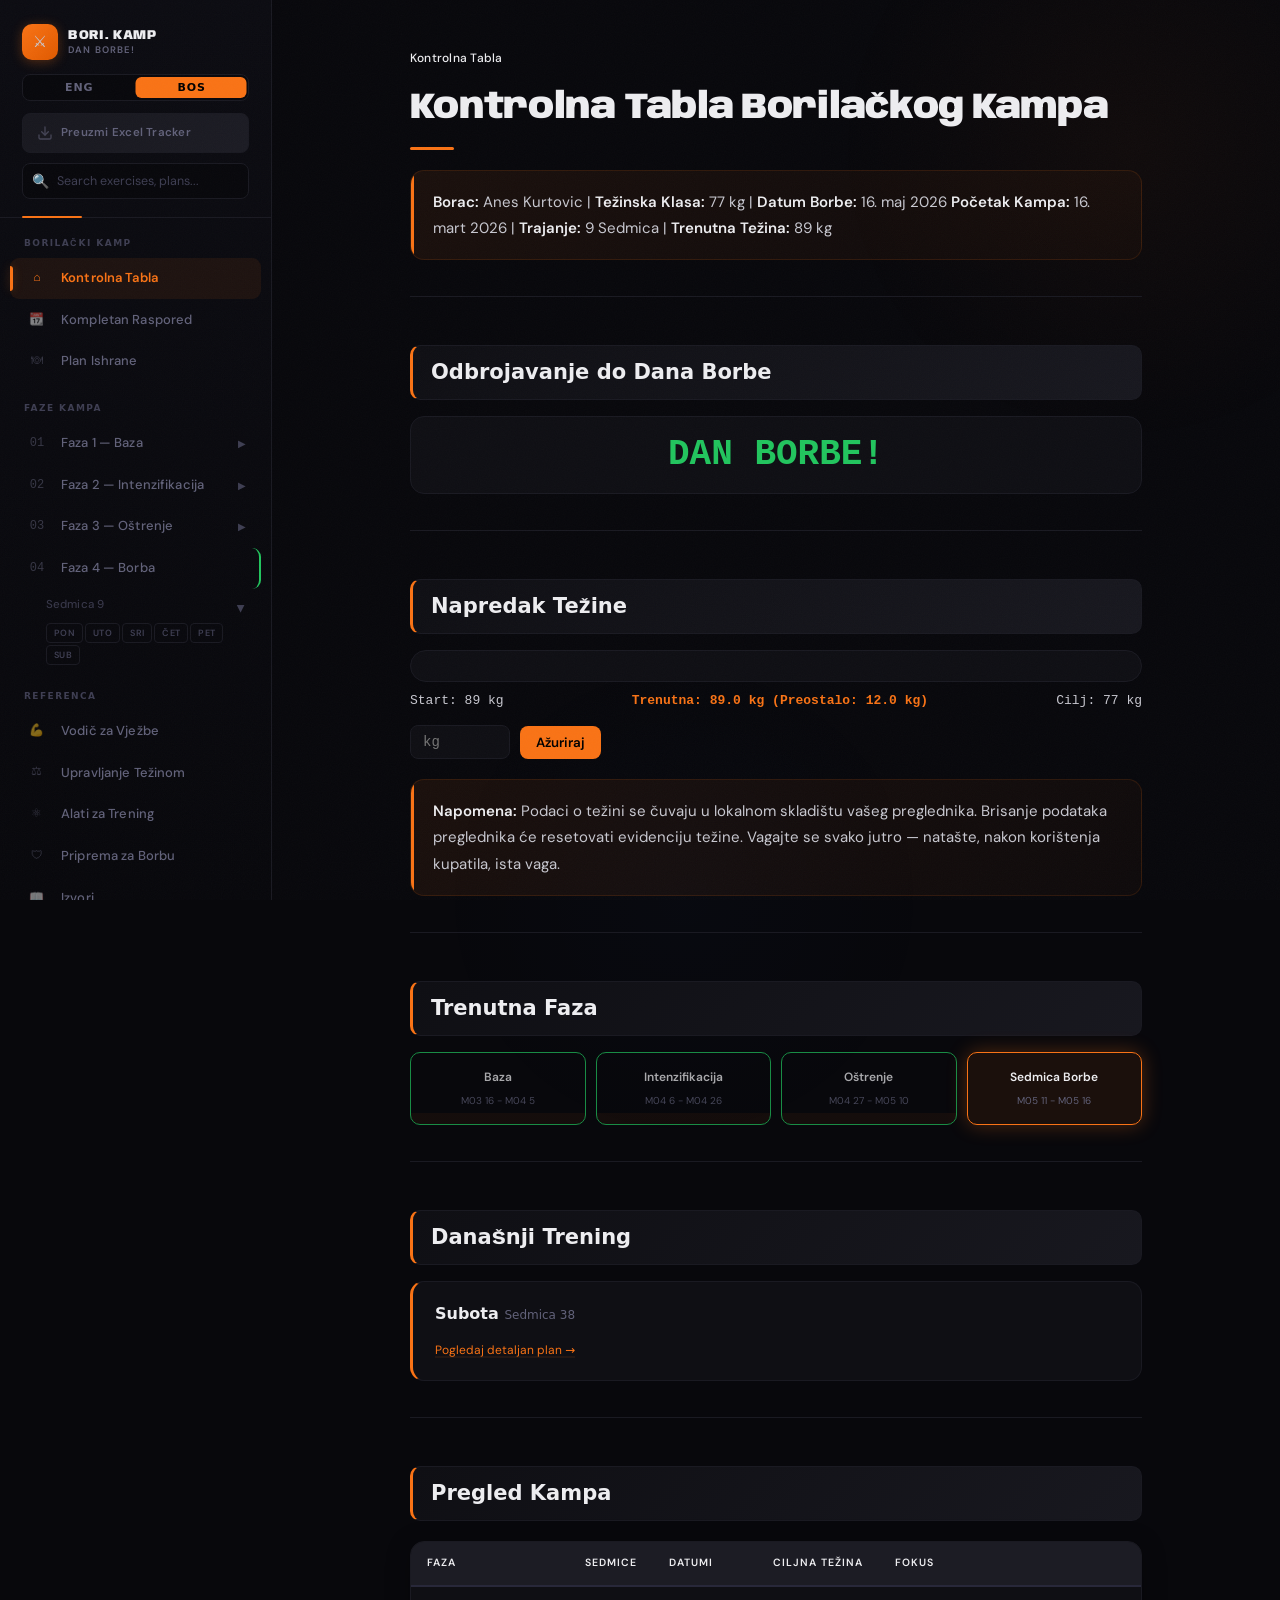
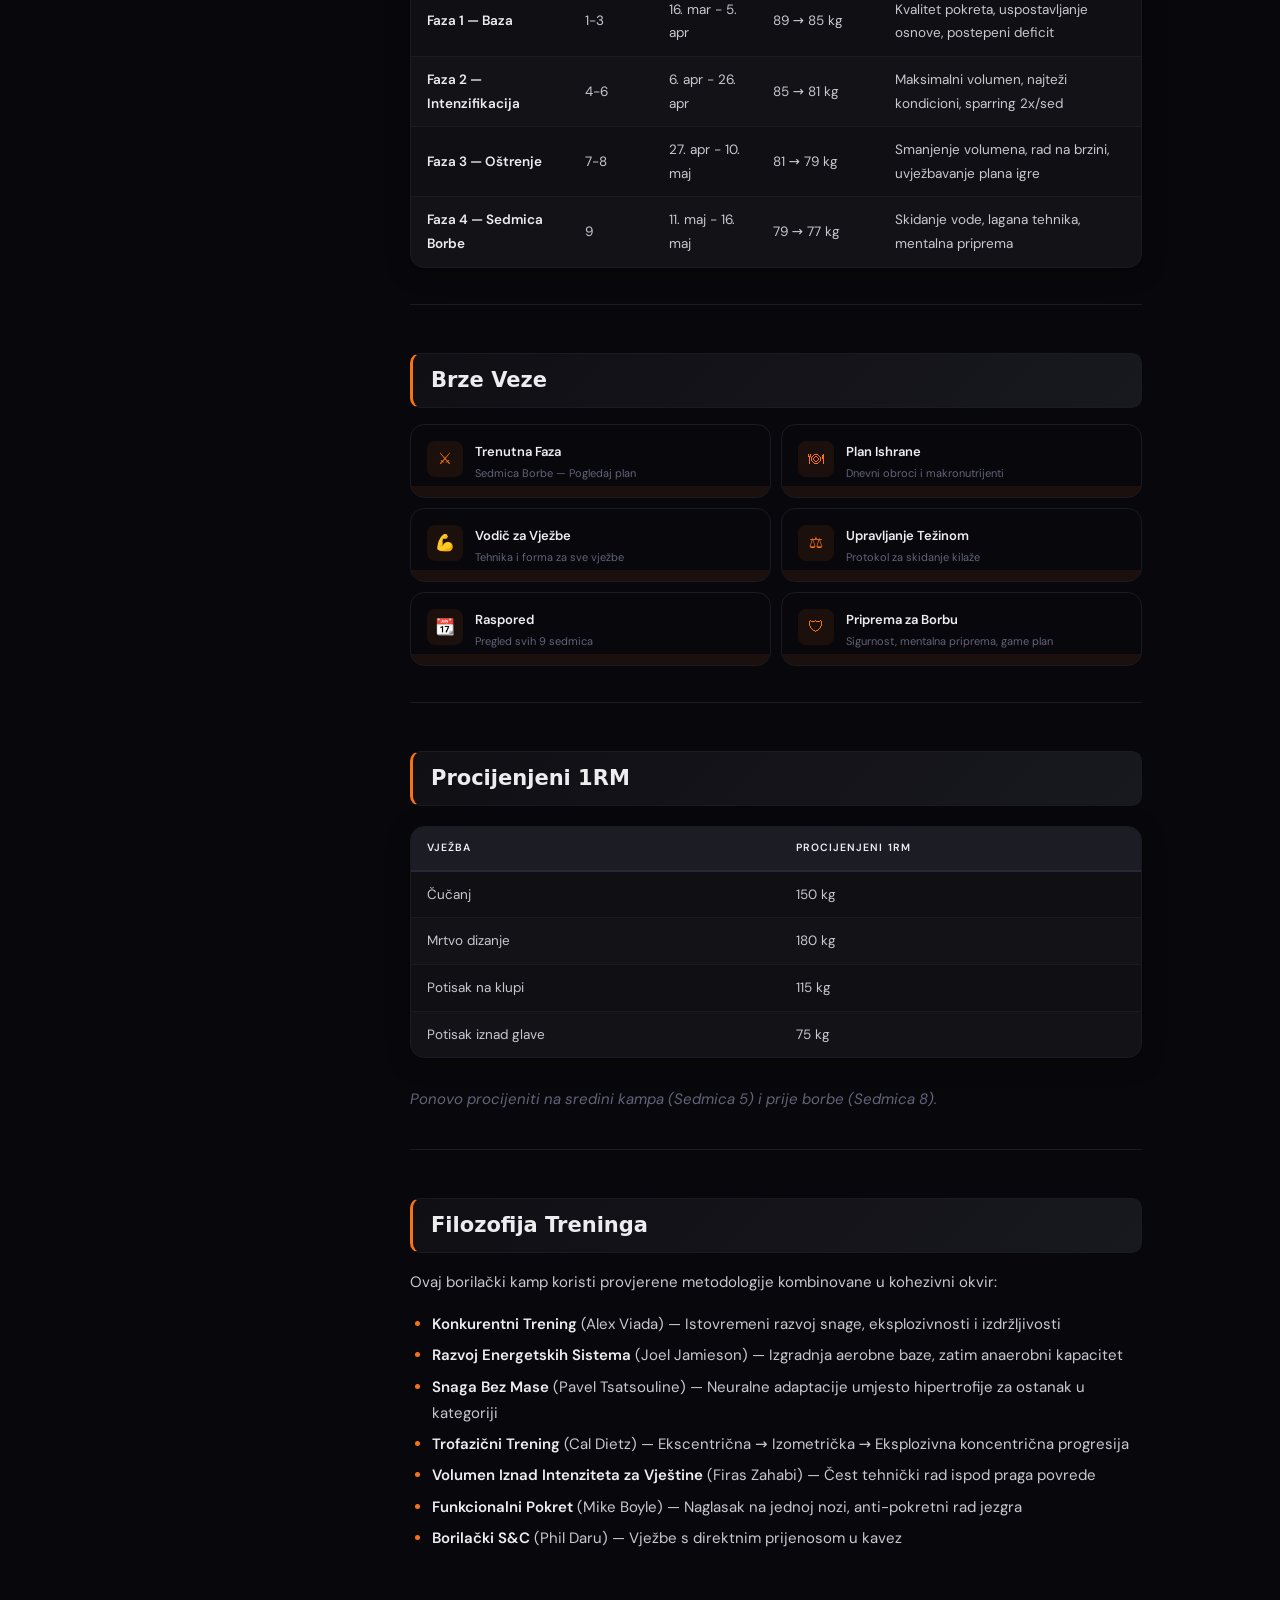
==== commit 4f64468d: "feat: improve fight camp UI/UX with navigation, search, and tracking - Add breadcrumb navigation sho" ====
--- a/index.html
+++ b/index.html
@@ -837,6 +837,157 @@
   .fc-countdown{grid-template-columns:repeat(2,1fr)}
   .fc-phase-cards{grid-template-columns:repeat(2,1fr)}
   .fc-countdown-num{font-size:28px}
+}
+
+/* ── Breadcrumb ── */
+.breadcrumb{
+  display:flex;align-items:center;gap:6px;
+  margin-bottom:20px;font-size:12px;
+  color:var(--text-faint);font-weight:500;
+  letter-spacing:.02em;flex-wrap:wrap;
+}
+.breadcrumb-sep{color:var(--text-faint);opacity:.5;font-size:10px}
+.breadcrumb a{
+  color:var(--text-dim);text-decoration:none;transition:color .15s;
+  background:none;
+}
+.breadcrumb a:hover{color:var(--accent)}
+.breadcrumb-current{color:var(--text-bright)}
+
+/* ── Search ── */
+.search-wrap{position:relative;margin-top:10px}
+.search-input{
+  width:100%;padding:9px 12px 9px 34px;
+  background:var(--bg);border:1px solid var(--border);border-radius:8px;
+  color:var(--text-bright);font-family:var(--font-body);font-size:12.5px;
+  outline:none;transition:border-color .2s;
+}
+.search-input::placeholder{color:var(--text-faint)}
+.search-input:focus{border-color:var(--accent)}
+.search-icon{
+  position:absolute;left:10px;top:50%;transform:translateY(-50%);
+  color:var(--text-faint);font-size:14px;pointer-events:none;
+}
+.search-results{
+  position:absolute;top:calc(100% + 4px);left:0;right:0;
+  background:var(--bg-raised);border:1px solid var(--border-bright);
+  border-radius:var(--radius);max-height:320px;overflow-y:auto;
+  z-index:300;display:none;
+  box-shadow:0 8px 32px rgba(0,0,0,.5);
+}
+.search-results.open{display:block}
+.search-result{
+  display:block;padding:10px 14px;border-bottom:1px solid var(--border);
+  cursor:pointer;transition:background .15s;text-decoration:none;color:inherit;
+}
+.search-result:last-child{border-bottom:none}
+.search-result:hover{background:var(--accent-soft)}
+.search-result-section{
+  font-size:10px;text-transform:uppercase;letter-spacing:.08em;
+  color:var(--accent);font-weight:600;margin-bottom:2px;
+}
+.search-result-text{font-size:12px;color:var(--text);line-height:1.5}
+.search-result-text mark{background:var(--accent-med);color:var(--text-bright);border-radius:2px;padding:0 2px}
+.search-clear{
+  position:absolute;right:8px;top:50%;transform:translateY(-50%);
+  background:none;border:none;color:var(--text-faint);cursor:pointer;
+  font-size:14px;padding:4px;display:none;
+}
+.search-clear.visible{display:block}
+.search-clear:hover{color:var(--text)}
+
+/* ── Session Completion Checkbox ── */
+.session-check{
+  -webkit-appearance:none;appearance:none;
+  width:18px;height:18px;border:2px solid var(--border-bright);
+  border-radius:4px;background:var(--bg);cursor:pointer;
+  flex-shrink:0;position:relative;transition:all .2s;
+}
+.session-check:checked{background:var(--accent);border-color:var(--accent)}
+.session-check:checked::after{
+  content:'\2713';position:absolute;top:-1px;left:2px;
+  color:#000;font-size:12px;font-weight:900;
+}
+.collapsible.session-done>.collapsible-header{
+  border-left-color:var(--green) !important;opacity:.65;
+}
+.collapsible.session-done .collapsible-title{
+  text-decoration:line-through;text-decoration-color:var(--text-faint);
+}
+.completion-stat{
+  font-size:10px;color:var(--green);font-weight:600;
+  margin-left:auto;padding-left:8px;white-space:nowrap;
+}
+
+/* ── Page TOC ── */
+.page-toc{
+  margin:16px 0 28px;padding:16px 20px;
+  background:var(--bg-card);border:1px solid var(--border);
+  border-radius:var(--radius-lg);
+}
+.page-toc-title{
+  font-size:10px;text-transform:uppercase;letter-spacing:.1em;
+  color:var(--text-faint);font-weight:700;margin-bottom:10px;
+}
+.page-toc-list{
+  display:flex;flex-wrap:wrap;gap:6px;list-style:none;
+  padding:0;margin:0;
+}
+.page-toc-list a{
+  display:inline-block;padding:5px 12px;border-radius:6px;
+  background:var(--bg-raised);border:1px solid var(--border);
+  color:var(--text-dim);font-size:12px;font-weight:500;
+  text-decoration:none;transition:all .15s;
+}
+.page-toc-list a:hover{color:var(--accent);border-color:var(--accent);background:var(--accent-soft)}
+
+/* ── Weight Chart ── */
+.fc-weight-chart{margin:16px 0 4px}
+.fc-weight-chart svg{width:100%;height:80px;display:block}
+.fc-weight-chart .chart-line{fill:none;stroke:var(--accent);stroke-width:2;stroke-linecap:round;stroke-linejoin:round}
+.fc-weight-chart .chart-target{fill:none;stroke:var(--green);stroke-width:1;stroke-dasharray:4,4;opacity:.5}
+.fc-weight-chart .chart-dot{fill:var(--accent);r:3}
+.fc-weight-chart .chart-label{fill:var(--text-faint);font-size:9px;font-family:var(--font-mono)}
+.fc-weight-chart .chart-area{fill:url(#chartGrad);opacity:.15}
+
+/* ── Quick-Access Cards ── */
+.fc-quicklinks{
+  display:grid;grid-template-columns:repeat(2,1fr);
+  gap:10px;margin:16px 0;
+}
+.fc-quicklink{
+  display:flex;align-items:flex-start;gap:12px;
+  padding:16px;background:var(--bg-card);
+  border:1px solid var(--border);border-radius:var(--radius-lg);
+  text-decoration:none;color:inherit;transition:all .25s;
+}
+.fc-quicklink:hover{
+  border-color:var(--accent);background:var(--accent-soft);
+  transform:translateY(-2px);box-shadow:0 4px 20px rgba(249,115,22,.1);
+}
+.fc-quicklink-icon{
+  width:36px;height:36px;border-radius:8px;
+  background:var(--accent-soft);
+  display:flex;align-items:center;justify-content:center;
+  font-size:16px;flex-shrink:0;
+}
+.fc-quicklink-text{flex:1;min-width:0}
+.fc-quicklink-title{
+  font-weight:600;font-size:13px;color:var(--text-bright);
+  margin-bottom:2px;
+}
+.fc-quicklink-desc{font-size:11px;color:var(--text-dim);line-height:1.4}
+@media(max-width:600px){
+  .fc-quicklinks{grid-template-columns:1fr}
+}
+
+/* ── Accessibility Focus ── */
+.collapsible-header:focus-visible,
+.session-check:focus-visible,
+.search-input:focus-visible,
+.page-toc-list a:focus-visible,
+.fc-quicklink:focus-visible{
+  outline:2px solid var(--accent);outline-offset:2px;
 }
 
 .rest-timer{
@@ -949,6 +1100,12 @@
       <svg viewBox="0 0 24 24" fill="none" stroke="currentColor" stroke-width="2" stroke-linecap="round" stroke-linejoin="round"><path d="M21 15v4a2 2 0 01-2 2H5a2 2 0 01-2-2v-4"/><polyline points="7 10 12 15 17 10"/><line x1="12" y1="15" x2="12" y2="3"/></svg>
       <span id="dl-text">Download Excel Tracker</span>
     </a>
+    <div class="search-wrap">
+      <span class="search-icon">&#128269;</span>
+      <input type="text" class="search-input" id="search-input" placeholder="Search exercises, plans..." autocomplete="off">
+      <button class="search-clear" id="search-clear" aria-label="Clear search">&times;</button>
+      <div class="search-results" id="search-results"></div>
+    </div>
     <div class="progress-badge" id="progress-badge"></div>
   </div>
   <nav class="sidebar-nav" id="nav"></nav>
@@ -982,8 +1139,8 @@
 
 <script>
 // ── Content data (injected at build time) ──
-var CONTENT_EN = {"dashboard": "# Fight Camp Dashboard\n\n> **Fighter:** Anes Kurtovic | **Weight Class:** 77 kg | **Fight Date:** May 16, 2026\n> **Camp Start:** March 16, 2026 | **Duration:** 9 Weeks | **Current Weight:** 89 kg\n\n---\n\n## Countdown to Fight Day\n\n<div id=\"widget-countdown\"></div>\n\n---\n\n## Weight Progress\n\n<div id=\"widget-weight\"></div>\n\n> **Note:** Weight data is stored in your browser's local storage. Clearing browser data will reset the weight log. Weigh yourself every morning — fasted, after using the bathroom, same scale.\n\n---\n\n## Current Phase\n\n<div id=\"widget-phase\"></div>\n\n---\n\n## Today's Training\n\n<div id=\"widget-today\"></div>\n\n---\n\n## Camp Overview\n\n| Phase | Weeks | Dates | Weight Target | Focus |\n|-------|-------|-------|---------------|-------|\n| **Phase 1 — Base Camp** | 1-3 | Mar 16 - Apr 5 | 89 → 85 kg | Movement quality, baseline establishment, gradual deficit |\n| **Phase 2 — Intensification** | 4-6 | Apr 6 - Apr 26 | 85 → 81 kg | Peak volume, hardest conditioning, 2x/week sparring |\n| **Phase 3 — Sharpening** | 7-8 | Apr 27 - May 10 | 81 → 79 kg | Reduce volume, speed work, game plan drilling |\n| **Phase 4 — Fight Week** | 9 | May 11 - May 16 | 79 → 77 kg | Water cut, light technique, mental prep |\n\n---\n\n## Quick Links\n\n- [Phase 1: Base Camp](#phase-1) — Weeks 1-3 (Mar 16 - Apr 5)\n- [Phase 2: Intensification](#phase-2) — Weeks 4-6 (Apr 6 - Apr 26)\n- [Phase 3: Sharpening](#phase-3) — Weeks 7-8 (Apr 27 - May 10)\n- [Phase 4: Fight Week](#phase-4) — Week 9 (May 11 - May 16)\n- [Weight Management](#weight-management) — Nutrition, weight cut, supplements\n- [Training Tools](#training-tools) — Exercise library, warm-up protocols\n- [Fight Prep](#fight-prep) — Safety, testing, game plan\n- [Full Schedule](#schedule) — 9-week calendar view\n\n---\n\n## Estimated 1RMs\n\n| Lift | Estimated 1RM |\n|------|---------------|\n| Back Squat | 150 kg |\n| Deadlift | 180 kg |\n| Bench Press | 115 kg |\n| Overhead Press | 75 kg |\n\n*Reassess at mid-camp (Week 5) and pre-fight (Week 8).*\n\n---\n\n## Training Philosophy\n\nThis fight camp draws from proven methodologies combined into a cohesive framework:\n\n- **Concurrent Training** (Alex Viada) — Develop strength, power, and endurance simultaneously\n- **Energy Systems Development** (Joel Jamieson) — Build aerobic base, then layer anaerobic capacity\n- **Strength Without Mass** (Pavel Tsatsouline) — Neural adaptations over hypertrophy to stay in weight class\n- **Triphasic Training** (Cal Dietz) — Eccentric → Isometric → Explosive concentric progression\n- **Volume Over Intensity for Skills** (Firas Zahabi) — Frequent technical work below injury threshold\n- **Functional Movement** (Mike Boyle) — Single-leg emphasis, anti-movement core work\n- **Fighter-Specific S&C** (Phil Daru) — Exercises with direct cage carryover\n", "phase-1": "# Phase 1 — Base Camp (Weeks 1-3)\n\n> **Phase:** Accumulation / Base Building | **Duration:** March 16 - April 5, 2026\n> **Weight Target:** 89 kg → 85 kg (gradual deficit ~1.3 kg/week)\n> **Training Focus:** Movement quality, baseline establishment, progressive overload\n> **RPE Progression:** Week 1: 6-7 | Week 2: 7-8 | Week 3: 8-9\n> **1RMs:** Squat 150 kg | Deadlift 180 kg | Bench 115 kg | OHP 75 kg\n\n---\n\n## Phase 1 Overview\n\nPhase 1 builds the **aerobic and structural foundation** the entire camp depends on. The goal is not to destroy yourself in Week 1 — it's to establish patterns, dial in technique under moderate load, and begin a sustainable caloric deficit that will carry through all 9 weeks.\n\nStrength work uses **linear progressive overload** across the 3 weeks. Loads start at 65-70% 1RM and climb to 80-85% by Week 3. MMA sessions focus on volume and technique accumulation — sparring is limited to once per week (Thursday) and starts at controlled intensity.\n\n### Phase 1 Goals\n\n- Establish 2x/day training rhythm (AM strength + PM MMA)\n- Build aerobic base with 2-3 cardiac output sessions per week\n- Progressive overload on all compound lifts\n- One hard sparring session per week (Thursday)\n- Begin caloric deficit (~500 kcal/day → ~0.5 kg/week from diet alone)\n- Baseline conditioning test (Week 0 or early Week 1)\n- Establish morning weight tracking habit\n\n### Tempo Key\n\nAll strength movements use the following tempo notation unless otherwise noted:\n- **3** = 3 sec eccentric (lowering)\n- **1** = 1 sec pause at bottom\n- **2** = 2 sec concentric (controlled lift)\n- **0** = no pause at top\n\nWeek 3 shifts to **3-1-X-0** on compound lifts (X = explosive concentric) to prepare for Phase 2.\n\n### Intensity Key\n\n| Marker | Meaning |\n|--------|---------|\n| 🟢 | Easy — recovery pace, low CNS demand |\n| 🟡 | Moderate — working hard but controlled |\n| 🔴 | Hard — high intensity, high CNS demand |\n\n---\n\n## Weekly Schedule Template\n\n| Day | AM Session | PM Session |\n|-----|-----------|------------|\n| **Monday** | Strength Upper 🟡 | Striking 🔴 |\n| **Tuesday** | Cardiac Output 🟢 | Grappling 🟡 |\n| **Wednesday** | Strength Lower 🔴 | Light Technique 🟢 |\n| **Thursday** | HIIT / Fight Circuit 🔴 | Sparring 🔴 |\n| **Friday** | Strength Power 🟡 | Drilling 🟡 |\n| **Saturday** | Conditioning 🟡 | Open Mat 🟢 |\n| **Sunday** | REST | REST |\n\n---\n\n# Week 1 — Base Volume\n\n> **Global RPE Target:** 6-7\n> **Theme:** Establish training patterns, learn the rhythm, moderate intensity across the board.\n> **Weight:** ~89 kg → ~88 kg\n\n---\n\n## Monday — Week 1\n\n### AM — Strength: Upper Push/Pull (60 min) 🟡\n\n**Warm-Up** (10 min) — Protocol 1: Upper Body Warm-Up (see Training Tools).\n\n| Exercise | Sets x Reps | Load | Rest | Tempo | RPE | Notes |\n|----------|-------------|------|------|-------|-----|-------|\n| Bench Press | 4 x 6 | 75 kg (65%) | 2.5 min | 3-1-2-0 | 6 | Control the eccentric. Full ROM, scapulae retracted. |\n| Barbell Row | 4 x 6 | 70 kg | 2.5 min | 3-1-2-0 | 6 | Pull to lower sternum. Torso stays still. No heaving. |\n| Overhead Press | 3 x 8 | 45 kg (60%) | 2 min | 3-1-2-0 | 6 | Strict press. Brace core, press straight up. |\n| Weighted Pull-Up | 3 x 6 | BW + 10 kg | 2 min | 3-1-2-0 | 6 | Dead hang start. Full extension at bottom. |\n| Incline DB Press | 3 x 10 | 28 kg each | 90 s | 3-1-2-0 | 6 | 30-degree incline. Controlled path. |\n| Face Pulls | 3 x 15 | Light cable | 60 s | 2-1-1-0 | 5 | Prehab. External rotation at top. |\n| Pallof Press | 3 x 10/side | Band/cable | 60 s | 2-1-2-0 | 6 | Anti-rotation. Full arm extension. |\n\n**Session Total:** 23 working sets, ~50 min\n\n**Cool-Down** (5 min) — Pec doorway stretch 2x30s/side, banded lat stretch 2x30s/side, thoracic foam roll 60s.\n\n---\n\n### PM — MMA Striking (75 min) 🔴\n\n**Warm-Up** (10 min) — Protocol 4: MMA Striking Warm-Up + Neck Isometrics.\n\n| Block | Duration | Intensity | Description |\n|-------|----------|-----------|-------------|\n| Shadow Boxing | 3 x 3 min (1 min rest) | Moderate | Establish stance, basic combos. Jab-cross, jab-cross-hook. Focus on hand return and footwork. |\n| Pad Work — Fundamentals | 4 x 3 min (1 min rest) | Moderate-High | Coach feeds 3-4 strike combos. Focus on technique, snap, and returning to guard. |\n| Heavy Bag — Combinations | 3 x 3 min (1 min rest) | Moderate | Work basic combinations at 70%. Focus on hip rotation and foot position. |\n| Technical Sparring — Light | 2 x 3 min (1 min rest) | Light-Moderate | Striking only, 50-60% power. Focus on range management and defensive movement. |\n| Body Shot Drill | 2 x 2 min (1 min rest) | Moderate | Partner drill: alternate attacking body with hooks and uppercuts, defend with elbows. |\n\n**Cool-Down** (5 min) — Static stretching: shoulders, hip flexors. Light wrist circles. 1 min easy shadow boxing.\n\n---\n\n## Tuesday — Week 1\n\n### AM — Cardiac Output (40 min) 🟢\n\n**Warm-Up** (5 min) — Protocol 6: Conditioning Warm-Up, easy build-up.\n\n| Block | Duration | Intensity | Notes |\n|-------|----------|-----------|-------|\n| Zone 2 Sustained | 40 min | 130-150 BPM | Assault bike, rower, or easy jog. Nasal breathing preferred. Conversational pace — if you can't talk, slow down. |\n\n> **HR Target:** 130-150 BPM. This builds the aerobic engine that fuels recovery between rounds.\n\n**Cool-Down** (5 min) — Walk 3 min, light stretching.\n\n---\n\n### PM — MMA Grappling (75 min) 🟡\n\n**Warm-Up** (12 min) — Protocol 5: MMA Grappling Warm-Up + Neck Isometrics.\n\n| Block | Duration | Intensity | Description |\n|-------|----------|-----------|-------------|\n| Technique Instruction | 15 min | Low | Coach demonstrates technique of the day. Takedown entries or guard passes. |\n| Positional Drilling — Guard | 3 x 5 min (1 min rest) | Moderate | Start in closed guard. Top works passes, bottom works sweeps/submissions. Reset on pass or sweep. |\n| Positional Drilling — Takedowns | 3 x 3 min (1 min rest) | Moderate | Start standing. Single-leg and double-leg entries. 60-70% resistance. |\n| Live Grappling | 3 x 5 min (1 min rest) | Moderate | Submission only (no strikes). Focus on position before submission. |\n\n**Cool-Down** (5 min) — Partner stretching. Hip 90/90 holds 60s/side. Supine spinal twist 60s/side.\n\n---\n\n## Wednesday — Week 1\n\n### AM — Strength: Lower + Posterior Chain (65 min) 🔴\n\n**Warm-Up** (12 min) — Protocol 2: Lower Body Warm-Up.\n\n| Exercise | Sets x Reps | Load | Rest | Tempo | RPE | Notes |\n|----------|-------------|------|------|-------|-----|-------|\n| Back Squat | 4 x 6 | 98 kg (65%) | 3 min | 3-1-2-0 | 6 | Full depth. Brace hard, spread the floor. |\n| Romanian Deadlift | 4 x 8 | 100 kg | 2.5 min | 3-1-2-0 | 6 | Deep hinge. Feel hamstring stretch. Bar stays on legs. |\n| RFESS (Bulgarian Split Squat) | 3 x 8/leg | 20 kg DBs | 90 s/leg | 3-1-2-0 | 6-7 | Rear foot on bench. Drive through front heel. |\n| Glute-Ham Raise or Nordic Curl | 3 x 6 | BW (assisted) | 2 min | 3-0-2-0 | 6 | Eccentric focus. Control the descent. |\n| Copenhagen Plank | 3 x 20s/side | BW | 60 s | Hold | 6 | Top foot on bench. Straight line from head to feet. |\n| Dead Bug | 3 x 10/side | BW | 60 s | Slow | 5 | Low back glued to floor. Exhale on extension. |\n| Farmer's Carry | 3 x 40m | 36 kg/hand | 90 s | Walk | 6 | Stay tall. Don't lean. Squeeze handles hard. |\n\n**Session Total:** 23 working sets, ~55 min\n\n**Cool-Down** (5 min) — Hip flexor stretch 2x30s/side, hamstring stretch 2x30s/side, foam roll quads and glutes 2 min.\n\n---\n\n### PM — Light Technique / Open Mat (60 min) 🟢\n\n**Warm-Up** (10 min) — Light movement, shadow boxing, basic grappling movements.\n\n| Block | Duration | Intensity | Description |\n|-------|----------|-----------|-------------|\n| Technique Review | 20 min | Low | Review and drill techniques from the week. No resistance. Focus on smooth, correct movement. |\n| Flow Rolling | 3 x 5 min (1 min rest) | Easy | Rolling at 40-50%. No submissions with force. Movement practice only. |\n| Shadow Boxing + Visualization | 2 x 3 min | Easy | Light movement. Visualize an opponent. Practice entries and exits. |\n\n**Cool-Down** (5 min) — Mobility flow: Cat-cow, pigeon pose, thoracic rotations.\n\n---\n\n## Thursday — Week 1\n\n### AM — HIIT / Fight Circuit (35 min) 🔴\n\n**Warm-Up** (8 min) — Protocol 6: Conditioning Warm-Up.\n\n**Circuit: 4 rounds, 5 exercises, 30s work / 20s rest, 2 min between rounds**\n\n| Station | Exercise | Target |\n|---------|----------|--------|\n| 1 | Assault Bike Sprint | Max calories — all-out |\n| 2 | Med Ball Overhead Slam | Power — maximum force each rep |\n| 3 | Sprawl-to-Burpee | Speed — max clean reps |\n| 4 | Battle Rope Slams (alternating) | Endurance — maintain rhythm |\n| 5 | KB Swings (24 kg) | Hip snap — quality over speed |\n\n**Session Total:** 4 rounds × 4:10 = ~17 min work + rest between rounds = ~25 min\n\n**Cool-Down** (5 min) — Walk 3 min, deep breathing, light stretching.\n\n---\n\n### PM — MMA Sparring (90 min) 🔴\n\n**Warm-Up** (15 min) — Protocol 4: Striking Warm-Up + Protocol 5 elements (hip escapes, pummeling) + Neck Isometrics.\n\n| Block | Duration | Intensity | Description |\n|-------|----------|-----------|-------------|\n| Pad Work — Sharp Combos | 3 x 3 min (1 min rest) | Moderate-High | Get sharp before sparring. Short combos, exit angles. |\n| Light Technical Sparring | 2 x 3 min (1 min rest) | 50-60% | Striking only. Focus on distance and timing. No hard shots. |\n| MMA Sparring | 3 x 5 min (2 min rest) | 70-75% | Full MMA rules. Controlled intensity — learning week. Focus on implementing technique. |\n| Positional Sparring — Cage | 2 x 3 min (1 min rest) | 60-70% | Start in clinch against cage. Work pummeling, trips, wall work. |\n\n**Post-Sparring:** Neuro check (see Fight Prep). Ice any impacted areas.\n\n**Cool-Down** (10 min) — Extended cool-down. Partner stretching. Foam roll. Ice as needed.\n\n---\n\n## Friday — Week 1\n\n### AM — Strength: Full Body Power (55 min) 🟡\n\n**Warm-Up** (11 min) — Protocol 3: Power Day Warm-Up.\n\n| Exercise | Sets x Reps | Load | Rest | Tempo | RPE | Notes |\n|----------|-------------|------|------|-------|-----|-------|\n| Hang Clean | 5 x 3 | 65 kg | 2.5 min | Explosive | 6-7 | Triple extension. Fast elbows. Catch in quarter squat. |\n| Box Jump | 4 x 3 | 24\" box | 2 min | Explosive | 6 | Full hip extension on takeoff. Soft landing. Step down. |\n| Push Press | 4 x 5 | 50 kg (67%) | 2 min | 2-0-X-0 | 6-7 | Quick dip, aggressive drive. Legs do the work. |\n| Broad Jump | 3 x 3 | BW | 90 s | Explosive | 6 | Max distance. Stick the landing. |\n| Med Ball Rotational Slam | 3 x 6/side | 14 lb | 90 s | Explosive | 6 | Hip-first rotation. Slam with intent. |\n| Single-Leg RDL | 3 x 8/leg | 20 kg DB | 90 s | 3-1-2-0 | 6 | Balance and posterior chain. Control the hinge. |\n| Ab Wheel Rollout | 3 x 8 | BW | 60 s | 3-0-2-0 | 6 | From knees. Full extension without lumbar sag. |\n| Neck Harness | 2 x 15 | 2.5 kg | 60 s | 2-1-2-0 | 5 | Week 1 intro. Flexion and extension only. Slow and controlled. |\n\n**Session Total:** 27 working sets, ~45 min\n\n**Cool-Down** (5 min) — Hip flexor stretch, shoulder band dislocates, thoracic foam roll.\n\n---\n\n### PM — MMA Drilling (75 min) 🟡\n\n**Warm-Up** (10 min) — Protocol 4: Striking + movement drills.\n\n| Block | Duration | Intensity | Description |\n|-------|----------|-----------|-------------|\n| Shadow Boxing with Takedown Entries | 3 x 3 min (1 min rest) | Moderate | Visualize striking → level change → shot. Work entries from both sides. |\n| Takedown Drilling (No Resistance) | 3 x 5 min (1 min rest) | Moderate | Double-leg, single-leg, body lock entries. Partner cooperates. Focus on mechanics. |\n| Submission Chain Drilling | 3 x 5 min (1 min rest) | Moderate | Practice 2-3 submission chains (e.g., armbar → triangle → omoplata). Flow, don't force. |\n| Cage Work Drilling | 2 x 5 min (1 min rest) | Moderate | Work cage escapes and offensive cage work. Underhooks, trips, wall walks. |\n\n**Cool-Down** (5 min) — Static stretching. Light movement.\n\n---\n\n## Saturday — Week 1\n\n### AM — Fight Conditioning (40 min) 🟡\n\n**Warm-Up** (8 min) — Protocol 6: Conditioning Warm-Up.\n\n| Block | Duration | Intensity | Description |\n|-------|----------|-----------|-------------|\n| Jump Rope | 3 x 3 min (1 min rest) | Moderate | Basic bounce, high knees, double-unders if proficient. |\n| Sled Push | 4 x 40m | Moderate (RPE 7) | Low handle position. Drive with legs. Walk back recovery. |\n| Shadow Boxing Rounds | 3 x 3 min (1 min rest) | Moderate | Full MMA shadow boxing. Visualize opponent. Work offense and defense. |\n\n**Cool-Down** (5 min) — Walk 3 min, light stretching.\n\n---\n\n### PM — Open Mat / Light Technical (60 min) 🟢\n\n| Block | Duration | Intensity | Description |\n|-------|----------|-----------|-------------|\n| Open Mat Grappling | 3 x 5 min (2 min rest) | Easy (40-50%) | Flow rolling. No submissions with force. |\n| Technique Review | 15 min | Low | Work on any techniques that need extra practice from the week. |\n| Mobility Flow | 15 min | Easy | Reference mobility flow from Training Tools. |\n\n---\n\n## Sunday — Week 1\n\n### REST DAY\n\n- Sleep 8-9 hours\n- Walk 20-30 min (active recovery)\n- Foam roll or mobility flow (optional, 15-20 min)\n- Meal prep for the week ahead\n- Weigh-in and log (morning, fasted)\n\n---\n\n# Week 2 — Progressive Overload\n\n> **Global RPE Target:** 7-8\n> **Theme:** Increase loads on all compound lifts. Extend conditioning durations. MMA sessions build on Week 1 foundations.\n> **Weight:** ~88 kg → ~86.5 kg\n\n---\n\n## Monday — Week 2\n\n### AM — Strength: Upper Push/Pull (60 min) 🟡\n\n**Warm-Up** (10 min) — Protocol 1.\n\n| Exercise | Sets x Reps | Load | Rest | Tempo | RPE | Notes |\n|----------|-------------|------|------|-------|-----|-------|\n| Bench Press | 4 x 5 | 82 kg (71%) | 2.5 min | 3-1-2-0 | 7 | +7 kg from Week 1. Maintain bar speed. |\n| Barbell Row | 4 x 5 | 78 kg | 2.5 min | 3-1-2-0 | 7 | Heavier — focus on torso stability. |\n| Overhead Press | 3 x 6 | 50 kg (67%) | 2 min | 3-1-2-0 | 7 | Fewer reps, more weight. Stay strict. |\n| Weighted Pull-Up | 3 x 5 | BW + 15 kg | 2 min | 3-1-2-0 | 7 | Added load. Full ROM. |\n| Dips | 3 x 8 | BW + 10 kg | 90 s | 3-1-2-0 | 7 | Parallel depth. Control descent. |\n| Dumbbell Row | 3 x 8/arm | 34 kg | 90 s | 3-1-1-0 | 7 | Pull to hip. Squeeze at top. |\n| Face Pulls | 3 x 15 | Light cable | 60 s | 2-1-1-0 | 5 | Same as Week 1 — prehab stays light. |\n| Dead Bug | 3 x 12/side | BW | 60 s | Slow | 6 | Increase reps from Week 1. |\n\n**Session Total:** 26 working sets, ~50 min\n\n**Cool-Down** (5 min)\n\n---\n\n### PM — MMA Striking (75 min) 🔴\n\n**Warm-Up** (10 min) — Protocol 4 + Neck Isometrics.\n\n| Block | Duration | Intensity | Description |\n|-------|----------|-----------|-------------|\n| Shadow Boxing | 3 x 3 min (1 min rest) | Moderate | Add kicks this week. Jab-cross-low kick, teep variations. |\n| Pad Work — Extended Combos | 4 x 3 min (1 min rest) | High | 5-6 strike combos. Coach adds defensive counters. Work exits after combinations. |\n| Heavy Bag — Power Development | 3 x 3 min (1 min rest) | Moderate-High | Increase power to 80%. Work on building power through combinations, not just single shots. |\n| Partner Drill — Counter Striking | 3 x 3 min (1 min rest) | Moderate | Partner throws 1-2, you counter with specific combinations. Alternate. |\n\n**Cool-Down** (5 min)\n\n---\n\n## Tuesday — Week 2\n\n### AM — Cardiac Output (45 min) 🟢\n\n| Block | Duration | Intensity | Notes |\n|-------|----------|-----------|-------|\n| Zone 2 Sustained | 45 min | 130-150 BPM | +5 min from Week 1. Same HR zone. Build aerobic volume. |\n\n---\n\n### PM — MMA Grappling (75 min) 🟡\n\n| Block | Duration | Intensity | Description |\n|-------|----------|-----------|-------------|\n| Technique Instruction | 15 min | Low | New technique progression building on Week 1. |\n| Positional Drilling — Half Guard | 3 x 5 min (1 min rest) | Moderate | Top: underhook → pass. Bottom: underhook → sweep or back take. |\n| Positional Drilling — Wrestling | 3 x 3 min (1 min rest) | Moderate | Takedown chains: single → switch to double, front headlock → snap down. |\n| Live Grappling | 3 x 6 min (1 min rest) | Moderate | +1 min per round from Week 1. Slightly longer rounds build endurance. |\n\n**Cool-Down** (5 min) — Partner stretching.\n\n---\n\n## Wednesday — Week 2\n\n### AM — Strength: Lower + Posterior Chain (65 min) 🔴\n\n**Warm-Up** (12 min) — Protocol 2.\n\n| Exercise | Sets x Reps | Load | Rest | Tempo | RPE | Notes |\n|----------|-------------|------|------|-------|-----|-------|\n| Back Squat | 4 x 5 | 112 kg (75%) | 3 min | 3-1-2-0 | 7 | +14 kg from Week 1. Full depth, strong drive. |\n| Deadlift | 4 x 5 | 126 kg (70%) | 3 min | 3-1-2-0 | 7 | Conventional. Push floor away, lock lats. |\n| RFESS | 3 x 8/leg | 24 kg DBs | 90 s/leg | 3-1-2-0 | 7 | +4 kg from Week 1. |\n| Glute-Ham Raise | 3 x 8 | BW | 2 min | 3-0-2-0 | 7 | Increase reps. If too easy, add light plate to chest. |\n| Copenhagen Plank | 3 x 25s/side | BW | 60 s | Hold | 7 | +5 sec from Week 1. |\n| Hanging Leg Raises | 3 x 10 | BW | 60 s | 3-0-2-0 | 7 | To parallel. Controlled descent, no swinging. |\n| Suitcase Carry | 3 x 30m/side | 36 kg | 90 s | Walk | 7 | Resist lateral lean. Stay perfectly upright. |\n\n**Session Total:** 23 working sets, ~55 min\n\n**Cool-Down** (5 min)\n\n---\n\n### PM — Light Technique / Open Mat (60 min) 🟢\n\nSame structure as Week 1. Focus on refining the week's techniques. Flow rolling 40-50%.\n\n---\n\n## Thursday — Week 2\n\n### AM — HIIT / Fight Circuit (40 min) 🔴\n\n**Warm-Up** (8 min) — Protocol 6.\n\n**Circuit: 5 rounds, 5 exercises, 30s work / 15s rest, 2 min between rounds**\n\n| Station | Exercise | Target |\n|---------|----------|--------|\n| 1 | Rowing Sprint (500m pace) | Max meters — all-out |\n| 2 | Med Ball Chest Pass (wall) | Power — explosive catch-and-throw |\n| 3 | Sprawl-to-Burpee | Speed — beat Week 1 rep count |\n| 4 | Battle Rope Slams (double) | Power — max force each slam |\n| 5 | Box Jump (step down) | Explosive — full hip extension |\n\n**Session Total:** 5 rounds × 3:45 = ~19 min work + rest = ~27 min. +1 round from Week 1, slightly shorter rest.\n\n**Cool-Down** (5 min)\n\n---\n\n### PM — MMA Sparring (90 min) 🔴\n\n| Block | Duration | Intensity | Description |\n|-------|----------|-----------|-------------|\n| Pad Work | 3 x 3 min (1 min rest) | Moderate-High | Warm-up rounds. Sharpen combos before sparring. |\n| Light Technical Sparring | 2 x 3 min (1 min rest) | 50-60% | Striking only. Defensive focus — slip, parry, counter. |\n| MMA Sparring | 3 x 5 min (2 min rest) | 75-80% | Full MMA. Increase intensity slightly from Week 1. Focus on offense AND defense. |\n| Situational — Takedown Defense | 2 x 3 min (1 min rest) | 70% | Partner shoots, you defend. Work sprawls, underhook defense, cage awareness. |\n\n**Post-Sparring:** Neuro check. Ice.\n\n**Cool-Down** (10 min)\n\n---\n\n## Friday — Week 2\n\n### AM — Strength: Full Body Power (55 min) 🟡\n\n**Warm-Up** (11 min) — Protocol 3.\n\n| Exercise | Sets x Reps | Load | Rest | Tempo | RPE | Notes |\n|----------|-------------|------|------|-------|-----|-------|\n| Hang Clean | 5 x 3 | 70 kg | 2.5 min | Explosive | 7 | +5 kg from Week 1. Speed is still priority. |\n| Box Jump | 4 x 3 | 24\" box | 2 min | Explosive | 6-7 | Same box height. Focus on faster takeoff. |\n| Push Press | 4 x 4 | 55 kg (73%) | 2 min | 2-0-X-0 | 7 | +5 kg, -1 rep. Maintain speed. |\n| Broad Jump | 3 x 4 | BW | 90 s | Explosive | 7 | +1 rep. Beat Week 1 distances. |\n| Med Ball Rotational Slam | 3 x 8/side | 14 lb | 90 s | Explosive | 7 | +2 reps/side. Same ball weight. |\n| Single-Leg RDL | 3 x 8/leg | 24 kg DB | 90 s | 3-1-2-0 | 7 | +4 kg. |\n| Turkish Get-Up | 2 x 3/side | 16 kg KB | 90 s | Slow | 6-7 | New exercise for Week 2. Full range, eyes on bell. |\n| Neck Harness | 3 x 12 | 5 kg | 60 s | 2-1-2-0 | 6 | Week 2 progression. Increase load, add a set. |\n\n**Session Total:** 27 working sets, ~45 min\n\n**Cool-Down** (5 min)\n\n---\n\n### PM — MMA Drilling (75 min) 🟡\n\n| Block | Duration | Intensity | Description |\n|-------|----------|-----------|-------------|\n| Shadow Boxing with Entries | 3 x 3 min (1 min rest) | Moderate | Striking → level change → shot. Build on Week 1. |\n| Takedown Drilling (Light Resistance) | 3 x 5 min (1 min rest) | Moderate | Partner provides ~30% resistance. Chain takedowns. |\n| Submission Drilling — Positions | 3 x 5 min (1 min rest) | Moderate | Work submissions from specific positions (mount, back, guard). |\n| Cage Drilling | 2 x 5 min (1 min rest) | Moderate | Offensive cage work: trips, underhook-to-takedown, dirty boxing entries. |\n\n**Cool-Down** (5 min)\n\n---\n\n## Saturday — Week 2\n\n### AM — Fight Conditioning (45 min) 🟡\n\n**Warm-Up** (8 min) — Protocol 6.\n\n| Block | Duration | Intensity | Description |\n|-------|----------|-----------|-------------|\n| Jump Rope | 3 x 3 min (1 min rest) | Moderate | Add double-under attempts. Increase rhythm speed. |\n| Sled Push/Pull | 4 x 40m each | Moderate-Hard | Push down, pull back. Increase weight from Week 1. |\n| Shadow Boxing Rounds | 3 x 3 min (1 min rest) | Moderate | Full MMA. Higher volume of kicks this week. |\n| Assault Bike Finisher | 3 x 30s on / 90s off | Hard | All-out sprints. Build anaerobic capacity. |\n\n**Cool-Down** (5 min)\n\n---\n\n### PM — Open Mat / Light Technical (60 min) 🟢\n\nSame structure as Week 1. Flow rolling, technique review, mobility flow.\n\n---\n\n## Sunday — Week 2\n\n### REST DAY\n\nSame recovery protocol as Week 1. Weigh-in, mobility, meal prep.\n\n---\n\n# Week 3 — Peak Base Volume\n\n> **Global RPE Target:** 8-9\n> **Theme:** Heaviest loads and highest volume of Phase 1. Prepare for the intensity jump in Phase 2.\n> **Weight:** ~86.5 kg → ~85 kg\n\n---\n\n## Monday — Week 3\n\n### AM — Strength: Upper Push/Pull (65 min) 🔴\n\n**Warm-Up** (10 min) — Protocol 1.\n\n| Exercise | Sets x Reps | Load | Rest | Tempo | RPE | Notes |\n|----------|-------------|------|------|-------|-----|-------|\n| Bench Press | 5 x 4 | 89 kg (77%) | 3 min | 3-1-X-0 | 8 | Introduce explosive concentric. +7 kg from Week 2. |\n| Barbell Row | 5 x 4 | 85 kg | 3 min | 3-1-X-0 | 8 | Heavier — strict form, no torso swing. |\n| Overhead Press | 4 x 5 | 55 kg (73%) | 2.5 min | 3-1-X-0 | 8 | Push toward 75% by end of set. |\n| Weighted Pull-Up | 4 x 4 | BW + 20 kg | 2.5 min | 3-1-X-0 | 8 | Significant load increase. Every rep explosive. |\n| Landmine Press | 3 x 8/arm | 25 kg on bar | 90 s | 3-1-X-0 | 7-8 | New exercise. Anti-rotation pressing. |\n| Dips | 3 x 8 | BW + 15 kg | 90 s | 3-1-2-0 | 8 | +5 kg from Week 2. |\n| Band Pull-Aparts | 3 x 20 | Band | 45 s | 1-1-1-0 | 5 | High rep prehab. |\n| Ab Wheel Rollout | 3 x 10 | BW | 60 s | 3-0-2-0 | 7-8 | Full extension if possible. |\n\n**Session Total:** 30 working sets, ~55 min\n\n**Cool-Down** (5 min)\n\n---\n\n### PM — MMA Striking (75 min) 🔴\n\n| Block | Duration | Intensity | Description |\n|-------|----------|-----------|-------------|\n| Shadow Boxing | 3 x 3 min (1 min rest) | Moderate-High | Full arsenal. Combos + kicks + movement + defensive slips. |\n| Pad Work — Power Combos | 4 x 3 min (1 min rest) | High | 5-6 strike combos at 85-90%. Coach tests defensive reactions. |\n| Heavy Bag — Power Rounds | 3 x 3 min (1 min rest) | High | Full power. Focus on putting weight behind every shot. |\n| Live Striking Drill — Pressure | 3 x 3 min (1 min rest) | High | One person pressures, other circles. Switch each round. Work cutting off the cage. |\n\n**Cool-Down** (5 min)\n\n---\n\n## Tuesday — Week 3\n\n### AM — Cardiac Output (45 min) 🟢\n\n| Block | Duration | Intensity | Notes |\n|-------|----------|-----------|-------|\n| Zone 2 Sustained | 45 min | 130-150 BPM | Maintain base. Even on a heavy week, protect the aerobic work. |\n\n---\n\n### PM — MMA Grappling (80 min) 🔴\n\n| Block | Duration | Intensity | Description |\n|-------|----------|-----------|-------------|\n| Technique Instruction | 15 min | Low | Advanced technique building on Weeks 1-2. |\n| Positional Drilling — Back Control | 3 x 5 min (1 min rest) | Moderate-High | Attacker works rear naked choke. Defender works escapes. |\n| Positional Drilling — Scrambles | 3 x 3 min (1 min rest) | High | Start from turtle. Work to dominant position. Scramble intensity. |\n| Live Grappling | 4 x 6 min (1 min rest) | Hard | +1 round from Week 2. Push the pace. |\n\n**Cool-Down** (5 min)\n\n---\n\n## Wednesday — Week 3\n\n### AM — Strength: Lower + Posterior Chain (70 min) 🔴\n\n**Warm-Up** (12 min) — Protocol 2.\n\n| Exercise | Sets x Reps | Load | Rest | Tempo | RPE | Notes |\n|----------|-------------|------|------|-------|-----|-------|\n| Back Squat | 5 x 4 | 120 kg (80%) | 3 min | 3-1-X-0 | 8-9 | Peak load for Phase 1. Explosive concentric. |\n| Deadlift | 4 x 4 | 144 kg (80%) | 3 min | 3-1-X-0 | 8-9 | Heaviest pulls of Phase 1. Perfect form mandatory. |\n| RFESS | 3 x 8/leg | 28 kg DBs | 90 s/leg | 3-1-X-0 | 8 | +4 kg from Week 2. |\n| Glute-Ham Raise | 3 x 10 | BW (+plate if needed) | 2 min | 3-0-2-0 | 8 | +2 reps from Week 2. |\n| Copenhagen Plank | 3 x 30s/side | BW | 60 s | Hold | 8 | +5 sec from Week 2. |\n| Hanging Leg Raises | 3 x 12 | BW | 60 s | 3-0-2-0 | 8 | +2 reps. Controlled throughout. |\n| Farmer's Carry | 3 x 50m | 40 kg/hand | 90 s | Walk | 8 | Increased distance and load. |\n\n**Session Total:** 24 working sets, ~58 min\n\n**Cool-Down** (5 min)\n\n---\n\n### PM — Light Technique / Open Mat (60 min) 🟢\n\nRecovery session. Same structure as previous weeks. This is critical recovery between heavy Wednesday AM and Thursday sparring.\n\n---\n\n## Thursday — Week 3\n\n### AM — HIIT / Fight Circuit (40 min) 🔴\n\n**Warm-Up** (8 min) — Protocol 6.\n\n**Circuit: 5 rounds, 6 exercises, 30s work / 15s rest, 90s between rounds**\n\n| Station | Exercise | Target |\n|---------|----------|--------|\n| 1 | Assault Bike Sprint | Max cals |\n| 2 | KB Snatch (alternating) | Power — 24 kg |\n| 3 | Sprawl-to-Burpee | Speed — max reps |\n| 4 | Med Ball Overhead Slam | Power — 20 lb ball |\n| 5 | Rowing Sprint | Max meters |\n| 6 | Shadow Boxing (max output) | Full combos — simulate fight |\n\n**Session Total:** 5 rounds × 4:30 = ~22.5 min work + rest = ~29 min. +1 exercise, tighter rest.\n\n**Cool-Down** (5 min)\n\n---\n\n### PM — MMA Sparring (90 min) 🔴\n\n| Block | Duration | Intensity | Description |\n|-------|----------|-----------|-------------|\n| Pad Work | 3 x 3 min (1 min rest) | High | Sharp combos. Fight pace. |\n| MMA Sparring | 4 x 5 min (2 min rest) | 80-85% | Peak sparring intensity for Phase 1. +1 round from Week 2. Push yourself. |\n| Situational — Bad Position Recovery | 2 x 3 min (1 min rest) | 70-80% | Start from disadvantaged position (back against cage, mounted, etc). Work escapes. |\n\n**Post-Sparring:** Neuro check. Extended recovery.\n\n**Cool-Down** (10 min)\n\n---\n\n## Friday — Week 3\n\n### AM — Strength: Full Body Power (60 min) 🔴\n\n**Warm-Up** (11 min) — Protocol 3.\n\n| Exercise | Sets x Reps | Load | Rest | Tempo | RPE | Notes |\n|----------|-------------|------|------|-------|-----|-------|\n| Hang Clean | 5 x 3 | 75 kg | 2.5 min | Explosive | 8 | +5 kg from Week 2. Speed must be maintained. If slow, drop weight. |\n| Box Jump | 4 x 3 | 28\" box | 2 min | Explosive | 7-8 | Higher box. Only if previous landings were solid. |\n| Push Press | 4 x 3 | 60 kg (80%) | 2.5 min | 2-0-X-0 | 8 | Peak load for Phase 1. Aggressive drive. |\n| Broad Jump | 4 x 3 | BW | 90 s | Explosive | 7-8 | +1 set. Track distance for progress. |\n| Med Ball Rotational Slam | 4 x 8/side | 16 lb | 90 s | Explosive | 8 | Heavier ball. Maintain hip-first rotation. |\n| Step-Ups (explosive) | 3 x 6/leg | 20 kg DBs | 90 s | Explosive | 7-8 | Drive through top foot. Controlled descent. |\n| Turkish Get-Up | 2 x 3/side | 20 kg KB | 90 s | Slow | 7 | +4 kg from Week 2. |\n| Neck Harness | 3 x 10 | 7.5 kg | 60 s | 2-1-2-0 | 7 | Peak neck load for Phase 1. Drop back if form degrades. |\n\n**Session Total:** 29 working sets, ~50 min\n\n**Cool-Down** (5 min)\n\n---\n\n### PM — MMA Drilling (75 min) 🟡\n\n| Block | Duration | Intensity | Description |\n|-------|----------|-----------|-------------|\n| Shadow Boxing with Entries | 3 x 3 min (1 min rest) | Moderate | Full game plan rehearsal. |\n| Takedown Drilling (50% Resistance) | 3 x 5 min (1 min rest) | Moderate-High | Partner provides real resistance. Work through chains. |\n| Submission Drilling — Chain Attacks | 3 x 5 min (1 min rest) | Moderate | 3-4 move chains. Speed and transitions. |\n| Cage Drilling — Full Sequences | 3 x 5 min (1 min rest) | Moderate | Strike → clinch → cage work → takedown → ground. Full transition sequences. |\n\n**Cool-Down** (5 min)\n\n---\n\n## Saturday — Week 3\n\n### AM — Fight Conditioning (45 min) 🔴\n\n| Block | Duration | Intensity | Description |\n|-------|----------|-----------|-------------|\n| Jump Rope | 3 x 3 min (1 min rest) | Moderate-Hard | Increase pace. Add single-leg hops, criss-cross. |\n| Fight Simulation Circuit | 3 rounds of: Assault Bike 1 min → Shadow Boxing 1 min → Sprawls 30s → Ground-and-Pound on bag 30s | Hard | 2 min rest between rounds. Simulate fight pacing. |\n| Sled Push | 4 x 40m | Hard (RPE 8-9) | Heaviest push of Phase 1. |\n\n**Cool-Down** (5 min)\n\n---\n\n### PM — Open Mat / Light Technical (60 min) 🟢\n\nSame structure. Recovery focus. Light flow rolling, technique review, mobility.\n\n---\n\n## Sunday — Week 3\n\n### REST DAY\n\nExtended recovery. This is the last rest day before Phase 2 begins. Prioritize sleep, nutrition, and mental recovery.\n\n---\n\n## Phase 1 Nutrition Targets\n\n| Week | Target Weight | Daily Calories | Protein | Carbs | Fat |\n|------|-------------|----------------|---------|-------|-----|\n| 1 | 88 kg | ~2,800 kcal | 200g (2.3g/kg) | 300g | 90g |\n| 2 | 86.5 kg | ~2,700 kcal | 195g (2.3g/kg) | 280g | 85g |\n| 3 | 85 kg | ~2,600 kcal | 190g (2.2g/kg) | 260g | 85g |\n\n> **Deficit Strategy:** ~500 kcal/day below TDEE. Prioritize protein to preserve muscle. Carbs concentrated around training sessions (pre/post AM and PM). Fats from whole food sources.\n\n---\n\n## Phase 1 Benchmarks\n\nBy end of Week 3, you should be able to:\n\n- [ ] Complete all sessions 2x/day for 6 days without excessive fatigue\n- [ ] Squat 80% 1RM for 4 reps with good form and explosive concentric\n- [ ] Deadlift 80% 1RM for 4 reps\n- [ ] Complete 5 rounds of HIIT circuit without form breakdown\n- [ ] Spar 4 × 5-min MMA rounds at 80% and recover between rounds\n- [ ] Maintain Zone 2 HR for 45 minutes without drift above 150 BPM\n- [ ] Morning weight trending toward 85 kg\n- [ ] RHR stable or decreasing from Week 1 baseline\n\n**If all benchmarks are met:** Proceed to Phase 2 as planned.\n**If 2+ benchmarks are missed:** Extend Phase 1 by 1 week (reduce Phase 3 by 1 week to maintain fight date).\n", "phase-2": "# Phase 2 — Intensification (Weeks 4-6)\n\n> **Phase:** Transmutation / Peak Volume | **Duration:** April 6 - April 26, 2026\n> **Weight Target:** 85 kg → 81 kg (continue ~1.3 kg/week deficit)\n> **Training Focus:** Peak training volume, hardest conditioning, increased sparring\n> **RPE Progression:** Week 4: 7-8 | Week 5: 8-9 | Week 6: 8-9 (peak)\n> **1RMs:** Squat 150 kg | Deadlift 180 kg | Bench 115 kg | OHP 75 kg\n\n---\n\n## Phase 2 Overview\n\nThis is the **hardest phase of camp**. Everything escalates: sparring frequency doubles to twice per week, conditioning sessions layer on top of each other, and fight simulation circuits appear regularly. Strength work shifts from progression to **maintenance** — loads stay at 80-85% 1RM with reduced volume so that recovery resources can be directed toward MMA-specific work and sparring.\n\n### Key Changes from Phase 1\n\n| Element | Phase 1 | Phase 2 |\n|---------|---------|---------|\n| Sparring | 1x/week (Thu) | **2x/week (Tue PM + Thu PM)** |\n| Strength Goal | Progressive overload | **Maintenance (80-85% 1RM)** |\n| Conditioning | Single session days | **Double conditioning on some days** |\n| Tempo | 3-1-1-0 (varied) | **3-1-X-0 (explosive concentric throughout)** |\n| Rest Periods | Standard (2-3 min) | **Tightened on conditioning work** |\n| Accessories | General | **MMA-specific replacements** |\n| Fight Simulation | Occasional | **Frequent (2-3x/week)** |\n| Opponent Drilling | None | **Integrated into technique sessions** |\n\n### Tempo Key\n\nAll strength movements use **3-1-X-0** unless otherwise noted:\n- **3** = 3 sec eccentric (lowering)\n- **1** = 1 sec pause at bottom\n- **X** = eXplosive concentric (as fast as possible)\n- **0** = no pause at top\n\n### Intensity Key\n\n| Marker | Meaning |\n|--------|---------|\n| 🟢 | Easy — recovery pace, low CNS demand |\n| 🟡 | Moderate — working hard but controlled |\n| 🔴 | Hard — high intensity, high CNS demand, full effort |\n\n---\n\n## Weekly Schedule Template\n\n| Day | AM Session | PM Session |\n|-----|-----------|------------|\n| **Monday** | Strength Upper 🟡 | Striking 🔴 |\n| **Tuesday** | Cardiac Output 🟢 | Sparring 🔴 |\n| **Wednesday** | Strength Lower 🟡 | Light Technique 🟢 |\n| **Thursday** | HIIT 🔴 | Full MMA Sparring 🔴 |\n| **Friday** | Strength Power 🟡 | Drilling 🟡 |\n| **Saturday** | Fight Conditioning (peak) 🔴 | Open Mat 🟡 |\n| **Sunday** | REST | REST |\n\n---\n\n# Week 4 — Ramp-Up\n\n> **Global RPE Target:** 7-8\n> **Theme:** Transition into peak volume. Second sparring session introduced. Strength enters maintenance mode.\n> **Weight:** ~84 kg → ~83 kg\n\n---\n\n## Monday — Week 4\n\n### AM — Strength: Upper (55 min) 🟡\n\n**Warm-Up** (10 min) — Reference `warmups.md` for full upper-body protocol.\n\n| Exercise | Sets x Reps | Load | Rest | Tempo | RPE | Notes |\n|----------|-------------|------|------|-------|-----|-------|\n| Bench Press | 4 x 3 | 92 kg (80%) | 3 min | 3-1-X-0 | 7 | Bar speed is the priority. Every rep should move fast. No grinding. |\n| Weighted Pull-Up | 4 x 3 | BW + 20 kg | 3 min | 3-1-X-0 | 7 | Dead hang start, chin clears bar, explosive pull. |\n| Landmine Press (single arm) | 3 x 6/arm | 30 kg on bar | 90 s | 3-1-X-0 | 7 | Staggered stance, mimic clinch push-off. Brace hard through core. |\n| Chest-Supported Row | 3 x 8 | Moderate-heavy | 90 s | 3-1-X-0 | 7 | Pull to lower chest, squeeze 1 sec at top. No body English. |\n| Band-Resisted Push-Up | 3 x 10 | Band + BW | 60 s | 3-1-X-0 | 7 | Explosive off floor. Accommodating resistance builds lockout power. |\n| Face Pull to External Rotation | 3 x 12 | Light cable | 60 s | 2-1-1-0 | 6 | Prehab — slow and controlled. Thumbs rotate back at top. |\n| Pallof Press | 3 x 10/side | Band/cable | 60 s | 2-1-2-0 | 6-7 | Anti-rotation. Full arm extension, resist the pull. |\n| Ab Wheel Rollout | 3 x 10 | BW | 60 s | 3-0-1-0 | 7 | From knees. Hollow body throughout, no lumbar sag. |\n\n**Session Total:** 29 working sets, ~50 min\n\n**Cool-Down** (5 min) — Pec doorway stretch 2x30s/side, banded lat stretch 2x30s/side, thoracic foam roll 60s.\n\n---\n\n### PM — Striking (75 min) 🔴\n\n**Warm-Up** (10 min) — Jump rope 3 min, dynamic stretches, shadow boxing 2 rounds light.\n\n| Block | Duration | Intensity | Description |\n|-------|----------|-----------|-------------|\n| Shadow Boxing | 3 x 3 min (1 min rest) | Moderate | Full MMA stance. Incorporate level changes and lateral movement. Film one round. |\n| Pad Work — Combination Chains | 4 x 3 min (1 min rest) | High | 5-6 strike combos with coach. Emphasis on setups and exits. Snap punches, return to guard. |\n| Heavy Bag — Power Rounds | 3 x 3 min (1 min rest) | High | Full power shots. Focus on hip rotation, weight transfer, and exhaling on every strike. |\n| Opponent-Specific Drill | 2 x 5 min (1 min rest) | Moderate-High | Simulate opponent tendencies — work entries, angles, and counters. Coach feeds specific looks. |\n| Burnout Round | 1 x 2 min | Max | Non-stop output on bag. Every strike with intent. Simulates end-of-round push. |\n\n**Cool-Down** (5 min) — Static stretching: hip flexors, shoulders, neck. Wrist circles. Light shadow boxing 1 min.\n\n---\n\n## Tuesday — Week 4\n\n### AM — Cardiac Output (45 min) 🟢\n\n**Warm-Up** (5 min) — Easy pace build-up on chosen modality.\n\n| Block | Duration | Intensity | Notes |\n|-------|----------|-----------|-------|\n| Zone 2 Sustained | 45 min | 130-150 BPM | Assault bike, rower, or jog. Nasal breathing where possible. Conversational pace. Extend to 45 min from Phase 1's 40 min. |\n\n> **HR Target:** 130-150 BPM. If HR drifts above 150, reduce pace immediately. Aerobic base maintenance — do not convert to tempo.\n\n**Cool-Down** (5 min) — Walk 3 min, light full-body stretching.\n\n---\n\n### PM — Sparring: Mixed (75 min) 🔴\n\n> **NEW in Phase 2:** Tuesday PM switches from grappling-only to live sparring. This is the first of two weekly sparring sessions.\n\n**Warm-Up** (10 min) — Hip escapes, shadow boxing, movement drills, light partner pummeling.\n\n| Block | Duration | Intensity | Description |\n|-------|----------|-----------|-------------|\n| Positional Sparring — Clinch | 3 x 3 min (1 min rest) | Moderate-High | Start in clinch. Work dirty boxing, underhooks, trips. Reset on break or takedown. |\n| Positional Sparring — Ground | 3 x 3 min (1 min rest) | Moderate-High | Start from guard/half-guard. Work sweeps, passes, submissions. Reset on escape or sub. |\n| Live MMA Rounds | 3 x 5 min (2 min rest) | 75-80% | Full MMA rules. Controlled intensity — intelligent sparring. Focus on cage work and transitions. |\n| Opponent-Specific Situational | 2 x 3 min (1 min rest) | Moderate | Simulate specific fight scenarios. Coach calls resets and positions. |\n\n**Cool-Down** (10 min) — Partner stretching, hip 90/90 holds, supine spinal twist 60s/side. Ice anything that took impact.\n\n---\n\n## Wednesday — Week 4\n\n### AM — Strength: Lower (55 min) 🟡\n\n**Warm-Up** (10 min) — Reference `warmups.md` for full lower-body protocol.\n\n| Exercise | Sets x Reps | Load | Rest | Tempo | RPE | Notes |\n|----------|-------------|------|------|-------|-----|-------|\n| Back Squat | 4 x 3 | 120 kg (80%) | 3 min | 3-1-X-0 | 7 | Explosive out of the hole. Brace hard, knees track toes. |\n| Trap Bar Deadlift | 4 x 3 | 144 kg (80%) | 3 min | 3-1-X-0 | 7 | Drive through floor. Replaces conventional — less spinal fatigue with heavy sparring week. |\n| Bulgarian Split Squat | 3 x 6/leg | Moderate DB | 90 s/leg | 3-1-X-0 | 7 | Front shin vertical, torso upright. Explosive concentric. |\n| Barbell Hip Thrust | 3 x 8 | Heavy | 90 s | 3-1-X-0 | 7 | Full hip extension, squeeze glutes 1 sec at top. Takedown power. |\n| Banded Hip Escape | 3 x 8/side | Band resistance | 60 s | Explosive | 7 | MMA-specific. Loop band around waist, practice hip escape movement against resistance. |\n| Copenhagen Plank | 3 x 25s/side | BW | 60 s | Isometric | 6-7 | Adductor prehab. Maintain straight line, no hip sag. |\n| Hanging Leg Raise | 3 x 12 | BW | 60 s | 2-1-1-0 | 7 | Controlled. Posterior pelvic tilt at top. No swinging. |\n\n**Session Total:** 26 working sets, ~50 min\n\n**Cool-Down** (5 min) — Couch stretch 2x30s/leg, pigeon stretch 2x30s/side, calf foam roll 60s/side.\n\n---\n\n### PM — Light Technique (60 min) 🟢\n\n**Warm-Up** (5 min) — Joint circles, light shadow boxing, movement flow.\n\n| Block | Duration | Intensity | Description |\n|-------|----------|-----------|-------------|\n| Technique Review | 20 min | Low | Coach-led. Review and refine techniques from Tuesday sparring. Address gaps. |\n| Flow Drilling | 20 min | Low-Moderate | Chains of techniques at 50% speed. Striking → clinch → takedown → ground → stand-up. Smooth transitions. |\n| Opponent Gameplan Work | 15 min | Low | Walk through tactical adjustments. Practice entries and exits specific to opponent's style. |\n\n**Cool-Down** (5 min) — Mobility: 90/90 hip switches, thoracic rotations, wrist stretches.\n\n---\n\n## Thursday — Week 4\n\n### AM — HIIT Conditioning (35 min) 🔴\n\n**Warm-Up** (5 min) — Jump rope 2 min, dynamic stretches, 4 burpees.\n\n| Block | Protocol | Work | Rest | Rounds | Intensity | Notes |\n|-------|----------|------|------|--------|-----------|-------|\n| Assault Bike Intervals | Tabata-style | 30 sec | 30 sec | 8 | Max effort | RPM target: 70+. Full commitment every interval. |\n| Rest | — | — | 3 min | — | — | Walk and breathe. |\n| Fight Simulation Circuit | Continuous | 5 min | — | 1 | High | See circuit below. |\n| Rest | — | — | 2 min | — | — | — |\n| Fight Simulation Circuit | Continuous | 5 min | — | 1 | High | Second round — push through. |\n\n**Fight Simulation Circuit (5 min continuous):**\n\n| Exercise | Duration/Reps | Notes |\n|----------|---------------|-------|\n| Sprawl to Heavy Bag Strike | 30 sec | Sprawl, pop up, throw 3-4 hard shots |\n| Clinch Knees on Bag | 30 sec | Plum clinch on heavy bag, alternating knees |\n| Ground-and-Pound on Bag | 30 sec | Mount heavy bag, controlled strikes |\n| Burpee to Sprawl | 30 sec | Explosive transitions |\n| Shadow Boxing | 30 sec | High output, hands up |\n| Repeat from top | — | Complete 2 full cycles = 5 min |\n\n**Cool-Down** (5 min) — Walk 2 min, light stretching, diaphragmatic breathing 2 min.\n\n---\n\n### PM — Full MMA Sparring (90 min) 🔴\n\n**Warm-Up** (15 min) — Progressive warm-up: shadow boxing 2 rounds, movement drills, light pummeling, 1 round technical sparring at 40%.\n\n| Block | Duration | Intensity | Description |\n|-------|----------|-----------|-------------|\n| Striking Sparring | 3 x 3 min (1 min rest) | 80% | Boxing and kickboxing. Stay technical — use distance management and head movement. |\n| MMA Sparring | 4 x 5 min (2 min rest) | 80% | Full MMA rules. Cage work emphasized. Work the gameplan. Coach provides live feedback. |\n| Situational Rounds | 2 x 3 min (1 min rest) | High | Start from disadvantageous positions. Work escapes and scrambles under fatigue. |\n\n> **Sparring Note:** This is full MMA sparring, harder than Phase 1. Intensity is 80% — hard enough to be honest but smart enough to stay healthy. Mouthguard, shin guards, headgear mandatory.\n\n**Cool-Down** (10 min) — Partner stretching, ice any impact areas, neck stretches, breathing exercises.\n\n---\n\n## Friday — Week 4\n\n### AM — Strength: Power (50 min) 🟡\n\n**Warm-Up** (10 min) — Reference `warmups.md`. Add 3 x 3 box jumps (step down).\n\n| Exercise | Sets x Reps | Load | Rest | Tempo | RPE | Notes |\n|----------|-------------|------|------|-------|-----|-------|\n| Hang Power Clean | 4 x 3 | 70 kg | 2.5 min | Explosive | 7 | Triple extension. Catch in quarter squat. Speed over load. |\n| Push Press | 4 x 3 | 60 kg (80% OHP) | 2.5 min | 3-1-X-0 | 7 | Dip-drive explosive. Lock out overhead. Fighting pressing power. |\n| Plyometric Push-Up | 3 x 5 | BW | 90 s | Explosive | 7 | Hands leave ground. Maximum concentric intent. Land soft. |\n| Kettlebell Swing | 3 x 12 | 32 kg | 60 s | Explosive hip hinge | 7 | Snap hips, float the bell. Hip extension power for clinch and takedowns. |\n| Med Ball Rotational Slam | 3 x 6/side | 6-8 kg | 60 s | Explosive | 7 | MMA-specific. Simulate hook/overhand power generation. Slam with full rotation. |\n| Turkish Get-Up | 2 x 3/side | 20 kg KB | 90 s | Controlled | 6-7 | Ground-to-standing transitions. Stability under load. |\n| Anti-Rotation Cable Chop | 3 x 8/side | Moderate cable | 60 s | 2-1-X-0 | 7 | High-to-low and low-to-high. Rotational power with core control. |\n\n**Session Total:** 25 working sets, ~45 min\n\n**Cool-Down** (5 min) — Hang from bar 3 x 20 sec, shoulder CARs, wrist stretches.\n\n---\n\n### PM — Drilling (75 min) 🟡\n\n**Warm-Up** (10 min) — Movement flow, solo drills, light shadow work.\n\n| Block | Duration | Intensity | Description |\n|-------|----------|-----------|-------------|\n| Takedown Drilling | 20 min | Moderate | Singles, doubles, body locks. Chain wrestling sequences. 50-60% resistance from partner. |\n| Transition Drilling | 20 min | Moderate | Takedown → pass → control → submission chains. Smooth flow between positions. |\n| Cage-Specific Work | 15 min | Moderate | Wall walks, cage takedowns, cage getups. Simulate fight-relevant cage positions. |\n| Opponent Strategy Drilling | 10 min | Low-Moderate | Practice specific techniques targeting opponent weaknesses. Coach-directed scenarios. |\n\n**Cool-Down** (5 min) — Partner stretching, hip mobility, wrist circles.\n\n---\n\n## Saturday — Week 4\n\n### AM — Fight Conditioning (50 min) 🔴\n\n**Warm-Up** (5 min) — Jump rope 2 min, dynamic stretches, 5 burpees.\n\n| Block | Protocol | Work | Rest | Rounds | Intensity | Notes |\n|-------|----------|------|------|--------|-----------|-------|\n| Assault Bike | Intervals | 45 sec | 45 sec | 6 | 90%+ | Push RPM as high as possible. Recover during rest. |\n| Rest | — | — | 3 min | — | — | Walk, shake out. |\n| Fight Simulation Circuit A | Continuous | 5 min | 2 min | 3 | High | See circuit below. Simulates 3 rounds. |\n| Finisher | Rower | 500m | — | 1 | All-out | Sprint the last 500m. Leave nothing. |\n\n**Fight Simulation Circuit A (5 min continuous):**\n\n| Exercise | Duration | Notes |\n|----------|----------|-------|\n| Sprawl + Stand-Up | 30 sec | Continuous sprawls, pop to feet |\n| Heavy Bag Combination | 30 sec | 3-4 punch combos, constant output |\n| Clinch Knees on Bag | 30 sec | Alternating knees, squeeze the bag |\n| Bodyweight Shoot (level change) | 30 sec | Shoot to single-leg position, return |\n| Ground-and-Pound on Bag | 30 sec | Mount bag, controlled power shots |\n| Shadow Boxing — Max Output | 30 sec | Everything you have left |\n| Repeat | — | 2 cycles = 5 min, transition immediately |\n\n**Cool-Down** (5 min) — Walk 3 min, full-body stretching, breathing exercises.\n\n---\n\n### PM — Open Mat (60 min) 🟡\n\n| Block | Duration | Intensity | Description |\n|-------|----------|-----------|-------------|\n| Free Rolling / Sparring | 40 min | Self-regulated | Choose training partners wisely. Work on weaknesses identified during the week. Stay controlled — this is bonus work, not a competition. |\n| Technique Exploration | 15 min | Low | Try new techniques or revisit problem areas. Ask questions. Film if useful. |\n\n**Cool-Down** (5 min) — Full stretch routine, foam rolling.\n\n---\n\n## Sunday — Week 4\n\n### Full REST\n\nNo training. Active recovery only: walk, light stretching, sauna/cold plunge if available. Focus on sleep (8+ hours), nutrition, and mental recovery. Meal prep for the week ahead.\n\n---\n\n### Week 4 Volume Summary\n\n| Metric | Value |\n|--------|-------|\n| Total Sessions | 12 |\n| Total Training Hours | ~12.5 hours |\n| Strength Sessions | 3 (maintenance loading) |\n| MMA/Skill Sessions | 6 (including 2 sparring) |\n| Conditioning Sessions | 3 (cardiac output + HIIT + fight conditioning) |\n| Sparring Sessions | 2 (Tue PM + Thu PM) |\n| Fight Simulation Circuits | 3 (Thu AM x2 + Sat AM x3) |\n| Intensity Distribution | 🟢 x3 / 🟡 x4 / 🔴 x5 |\n\n---\n---\n\n# Week 5 — Peak Volume Ramp\n\n> **Global RPE Target:** 8-9\n> **Theme:** Highest volume week of the entire camp. Every session pushes harder. Sparring is more competitive. Conditioning is relentless.\n> **Weight:** ~83 kg → ~81.5 kg\n\n---\n\n## Monday — Week 5\n\n### AM — Strength: Upper (55 min) 🟡\n\n**Warm-Up** (10 min) — Reference `warmups.md` for full upper-body protocol.\n\n| Exercise | Sets x Reps | Load | Rest | Tempo | RPE | Notes |\n|----------|-------------|------|------|-------|-----|-------|\n| Bench Press | 4 x 3 | 95 kg (83%) | 3 min | 3-1-X-0 | 8 | Small load bump from Week 4. Maintain bar speed — if grinding, drop to 92 kg. |\n| Weighted Pull-Up | 4 x 3 | BW + 22.5 kg | 3 min | 3-1-X-0 | 8 | Explosive pull. If form breaks, reduce weight. |\n| Single-Arm Landmine Row | 3 x 8/arm | Moderate-heavy | 75 s | 3-1-X-0 | 8 | MMA-specific. Simulates collar tie pull / arm drag force. |\n| Dip (weighted) | 3 x 6 | BW + 15 kg | 90 s | 3-1-X-0 | 7-8 | Slight forward lean. Full ROM. Replaces band push-ups. |\n| Band-Resisted Punch | 3 x 10/arm | Band | 60 s | Explosive | 7-8 | MMA-specific. Loop band behind back, throw straight punches. Power endurance. |\n| Face Pull to External Rotation | 3 x 12 | Light cable | 60 s | 2-1-1-0 | 6 | Prehab. Non-negotiable. |\n| Pallof Press w/ Overhead Reach | 3 x 8/side | Band/cable | 60 s | 2-1-2-0 | 7-8 | Harder Pallof variation — reach overhead while resisting rotation. |\n| Hanging Windshield Wiper | 3 x 6/side | BW | 60 s | Controlled | 8 | Advanced rotational core. Control the descent. |\n\n**Session Total:** 29 working sets, ~50 min\n\n**Cool-Down** (5 min) — Pec doorway stretch 2x30s/side, banded lat stretch 2x30s/side, thoracic foam roll 60s.\n\n---\n\n### PM — Striking (80 min) 🔴\n\n**Warm-Up** (10 min) — Jump rope 3 min, dynamic stretches, shadow boxing 2 rounds.\n\n| Block | Duration | Intensity | Description |\n|-------|----------|-----------|-------------|\n| Shadow Boxing | 3 x 3 min (1 min rest) | Moderate-High | Full MMA. Incorporate takedown feints, level changes, footwork patterns. High volume output. |\n| Pad Work — Pressure Combos | 4 x 3 min (45 sec rest) | High | Tighter rest. Coach pushes pace. 6-8 strike combos with movement. Pressure fighting drills. |\n| Heavy Bag — Volume Rounds | 3 x 3 min (45 sec rest) | High | Minimum 100 strikes per round. Mix punches, kicks, elbows, knees. No resting on the bag. |\n| Opponent-Specific Drill | 3 x 3 min (1 min rest) | High | Simulate opponent entries. Practice counters and defensive responses. |\n| Burnout Round | 1 x 3 min | Max | Extended from 2 min. Non-stop output. Fight through fatigue. |\n\n**Cool-Down** (5 min) — Static stretching, wrist circles, breathing exercises.\n\n---\n\n## Tuesday — Week 5\n\n### AM — Cardiac Output + Conditioning Finisher (55 min) 🟢/🟡\n\n**Warm-Up** (5 min) — Easy pace build-up.\n\n| Block | Duration | Intensity | Notes |\n|-------|----------|-----------|-------|\n| Zone 2 Sustained | 40 min | 130-150 BPM | Assault bike or rower. Steady state. Nasal breathing. |\n| Conditioning Finisher — EMOM | 10 min | Moderate-High | See below. Added this phase to build on aerobic base. |\n\n**EMOM Finisher (10 min — every minute on the minute):**\n\n| Minute | Exercise | Reps | Notes |\n|--------|----------|------|-------|\n| Odd minutes | Burpee | 6 | Explosive. Chest to floor, full jump. |\n| Even minutes | Kettlebell Swing | 10 | 28-32 kg. Snap hips. |\n\n> Remaining time each minute is rest. If unable to complete reps in 40 sec, reduce by 1-2 reps.\n\n**Cool-Down** (5 min) — Walk, light stretching.\n\n---\n\n### PM — Sparring: Mixed (80 min) 🔴\n\n**Warm-Up** (10 min) — Shadow boxing, pummeling, light positional wrestling.\n\n| Block | Duration | Intensity | Description |\n|-------|----------|-----------|-------------|\n| Clinch Sparring | 3 x 3 min (1 min rest) | High | Aggressive clinch work. Dirty boxing, trips, and cage pressing. Push the pace. |\n| Positional Ground Sparring | 3 x 3 min (1 min rest) | High | Start from bad positions (bottom mount, turtle). Work escapes under pressure. |\n| Live MMA Rounds | 4 x 5 min (90 sec rest) | 80-85% | Tighter rest than Week 4. Fight the fatigue. Implement gameplan. Coach provides feedback between rounds. |\n| Shark Tank Round | 1 x 5 min | 85% | Fresh partner every minute. You stay in. They rotate. Survive and work. |\n\n> **Week 5 intensity jump:** Rest between MMA rounds drops from 2 min to 90 sec. Shark tank round added. This simulates late-fight fatigue.\n\n**Cool-Down** (10 min) — Partner stretching, ice impact areas, breathing exercises.\n\n---\n\n## Wednesday — Week 5\n\n### AM — Strength: Lower (55 min) 🟡\n\n**Warm-Up** (10 min) — Reference `warmups.md` for full lower-body protocol.\n\n| Exercise | Sets x Reps | Load | Rest | Tempo | RPE | Notes |\n|----------|-------------|------|------|-------|-----|-------|\n| Back Squat | 4 x 3 | 123 kg (82%) | 3 min | 3-1-X-0 | 8 | Small bump from Week 4. Explosive drive out of the hole. |\n| Trap Bar Deadlift | 4 x 3 | 148 kg (82%) | 3 min | 3-1-X-0 | 8 | Drive through floor. Reset each rep. No touch-and-go. |\n| Walking Lunge | 3 x 8/leg | Moderate DB | 75 s/leg | 3-1-X-0 | 8 | MMA-specific. Replaces RFESS — more dynamic, closer to shooting patterns. |\n| Barbell Hip Thrust | 3 x 8 | Heavy | 90 s | 3-1-X-0 | 8 | Full lockout. Power for double legs and cage work. |\n| Banded Hip Escape | 3 x 10/side | Band resistance | 60 s | Explosive | 7-8 | Increase reps from Week 4. |\n| Side Plank w/ Clamshell | 3 x 10/side | BW | 60 s | Controlled | 7 | Hip stability and adductor activation combined. |\n| Dragon Flag (or progression) | 3 x 6 | BW | 60 s | 3-0-1-0 | 8 | Advanced core. Full body tension. Scale to negative-only if needed. |\n\n**Session Total:** 26 working sets, ~50 min\n\n**Cool-Down** (5 min) — Couch stretch, pigeon stretch, calf foam roll.\n\n---\n\n### PM — Light Technique (60 min) 🟢\n\n**Warm-Up** (5 min) — Joint circles, light shadow boxing.\n\n| Block | Duration | Intensity | Description |\n|-------|----------|-----------|-------------|\n| Sparring Film Review | 15 min | Low | Review footage from Tuesday sparring with coach. Identify patterns, habits, openings. |\n| Technical Correction Drilling | 20 min | Low | Drill corrections identified in film review. Slow, precise repetitions. |\n| Opponent Gameplan Refinement | 15 min | Low-Moderate | Update tactical approach. Practice setups and sequences specific to opponent. |\n| Flow Rolling | 10 min | Low | Easy flow. Work transitions. No submissions — just movement. |\n\n**Cool-Down** (5 min) — Mobility work, breathing.\n\n---\n\n## Thursday — Week 5\n\n### AM — HIIT Conditioning (40 min) 🔴\n\n**Warm-Up** (5 min) — Jump rope 2 min, dynamic stretches, 5 burpees.\n\n| Block | Protocol | Work | Rest | Rounds | Intensity | Notes |\n|-------|----------|------|------|--------|-----------|-------|\n| Rower Intervals | Sprint | 250m | 60 sec | 6 | Max effort | Target sub-45 sec per 250m. Full body drive. |\n| Rest | — | — | 3 min | — | — | Walk and recover. |\n| Fight Simulation Circuit | Continuous | 5 min | 90 sec | 3 | High | Three rounds — simulates full fight. Tighter rest than Week 4. |\n\n**Fight Simulation Circuit (5 min continuous):**\n\n| Exercise | Duration | Notes |\n|----------|----------|-------|\n| Sprawl + Stand-Up + Double Jab Cross | 30 sec | Sprawl, stand, immediately throw combo |\n| Clinch Knees on Bag | 30 sec | Full power knees, grip the bag |\n| Lateral Shuffle to Level Change | 30 sec | Footwork drill with explosive level changes |\n| Ground-and-Pound on Bag | 30 sec | Mount bag, rapid controlled strikes |\n| Burpee to Clinch Entry | 30 sec | Burpee, immediately shoot to clinch position |\n| Shadow Boxing — War Pace | 30 sec | Maximum sustainable output |\n| Repeat | — | 2 cycles = 5 min |\n\n**Cool-Down** (5 min) — Walk 3 min, stretching, diaphragmatic breathing.\n\n---\n\n### PM — Full MMA Sparring (90 min) 🔴\n\n**Warm-Up** (15 min) — Progressive warm-up: shadow boxing 3 rounds, movement drills, pummeling.\n\n| Block | Duration | Intensity | Description |\n|-------|----------|-----------|-------------|\n| Striking Sparring | 3 x 3 min (45 sec rest) | 85% | Tighter rest. Kickboxing rules. Push forward pressure. |\n| MMA Sparring | 5 x 5 min (90 sec rest) | 85% | Five rounds — full fight simulation. Implement gameplan round by round. |\n| Fatigue Rounds | 2 x 3 min (1 min rest) | 85-90% | After 5 hard rounds, two more. This is where mental toughness is built. |\n\n> **Week 5 sparring note:** This is the hardest sparring session of the entire camp. 5 full MMA rounds plus fatigue rounds. This session exists to prove you can fight through exhaustion. If you can survive this, the fight will feel manageable.\n\n**Cool-Down** (10 min) — Partner stretching, ice everything, neck work, extended breathing.\n\n---\n\n## Friday — Week 5\n\n### AM — Strength: Power (50 min) 🟡\n\n**Warm-Up** (10 min) — Reference `warmups.md`. Add 3 x 3 depth jumps (box height 30-40 cm).\n\n| Exercise | Sets x Reps | Load | Rest | Tempo | RPE | Notes |\n|----------|-------------|------|------|-------|-----|-------|\n| Hang Power Clean | 4 x 3 | 72.5 kg | 2.5 min | Explosive | 7-8 | Small bump. Speed must remain fast. If slow, drop back to 70 kg. |\n| Push Press | 4 x 3 | 62.5 kg (83% OHP) | 2.5 min | 3-1-X-0 | 8 | Aggressive dip-drive. Lock out hard. |\n| Clapping Push-Up | 3 x 5 | BW | 90 s | Explosive | 8 | Maximum intent. Land soft, absorb impact. |\n| Kettlebell Swing | 3 x 15 | 32 kg | 60 s | Explosive | 7-8 | Volume increase from Week 4. Maintain hip snap quality. |\n| Med Ball Rotational Slam | 3 x 8/side | 6-8 kg | 60 s | Explosive | 8 | Higher reps. Full rotation, slam with intent. |\n| Turkish Get-Up | 2 x 3/side | 22 kg KB | 90 s | Controlled | 7 | Small load bump. Smooth transitions. |\n| Landmine Rotation | 3 x 8/side | 20 kg on bar | 60 s | Explosive | 8 | MMA-specific rotational power. Control deceleration. |\n\n**Session Total:** 25 working sets, ~45 min\n\n**Cool-Down** (5 min) — Hang from bar, shoulder CARs, wrist stretches.\n\n---\n\n### PM — Drilling (80 min) 🟡\n\n**Warm-Up** (10 min) — Movement flow, solo drills.\n\n| Block | Duration | Intensity | Description |\n|-------|----------|-----------|-------------|\n| Takedown Chains | 20 min | Moderate-High | Single → double → body lock → trip chains. 70% resistance. No rest between attempts — chain immediately. |\n| Scramble Drilling | 15 min | Moderate-High | Start from scramble positions. React and transition. Build instincts for chaos moments. |\n| Cage-Specific Sequences | 20 min | Moderate | Wall work: takedown defense → get off wall → circle → counter. Cage getups under pressure. |\n| Opponent Strategy — Full Sequences | 15 min | Moderate | Full fight sequences: entry → clinch → takedown → ground control. Practice complete chains vs. opponent style. |\n\n**Cool-Down** (5 min) — Partner stretching, mobility.\n\n---\n\n## Saturday — Week 5\n\n### AM — Fight Conditioning — Peak Session (55 min) 🔴\n\n> **This is the hardest conditioning session of the entire camp.** The volume and density peak here.\n\n**Warm-Up** (5 min) — Jump rope 2 min, dynamic stretches, 5 burpees.\n\n| Block | Protocol | Work | Rest | Rounds | Intensity | Notes |\n|-------|----------|------|------|--------|-----------|-------|\n| Assault Bike | Intervals | 40 sec | 20 sec | 10 | Max effort | 10 rounds of brutal 2:1 work-to-rest. |\n| Rest | — | — | 3 min | — | — | Walk. You need this. |\n| Fight Simulation Circuit B | Continuous | 5 min | 90 sec | 3 | Max | Three 5-min rounds. Fight pace. |\n| Finisher | Rower | 1000m | — | 1 | All-out | 1km sprint. The final push. |\n\n**Fight Simulation Circuit B (5 min continuous):**\n\n| Exercise | Duration | Notes |\n|----------|----------|-------|\n| Shadow Boxing — Pressure | 30 sec | Move forward, throw volume, cut angles |\n| Sprawl + Shoot | 30 sec | Alternate sprawl and shot attempt |\n| Heavy Bag — Body Shots | 30 sec | Hooks and uppercuts to body only |\n| Clinch Position → Trip Attempt | 30 sec | Pummeling and trip attempts on partner/bag |\n| Mount Escapes (solo or bag) | 30 sec | Hip escape, bridge-and-roll, repeat |\n| Max Output Shadow Boxing | 30 sec | Empty the tank |\n| Repeat | — | 2 cycles = 5 min |\n\n**Cool-Down** (5 min) — Walk 3 min, stretching, extended breathing.\n\n---\n\n### PM — Open Mat (60 min) 🟡\n\n| Block | Duration | Intensity | Description |\n|-------|----------|-----------|-------------|\n| Free Rolling | 35 min | Self-regulated | Pick partners who challenge you. Work weak positions. |\n| Light Sparring — Hands Only | 15 min | Moderate | Boxing sparring at 60%. Focus on defense, head movement, counter-punching. |\n| Technique Exploration | 10 min | Low | Work on anything that needs attention. |\n\n**Cool-Down** (5 min) — Full stretch routine, foam rolling.\n\n---\n\n## Sunday — Week 5\n\n### Full REST\n\nAbsolute rest. Sleep 9+ hours if possible. Epsom salt bath. Light walk only if desired. Mental preparation and visualization. This week was the peak — recovery is critical before Week 6.\n\n---\n\n### Week 5 Volume Summary\n\n| Metric | Value |\n|--------|-------|\n| Total Sessions | 12 |\n| Total Training Hours | ~14 hours |\n| Strength Sessions | 3 (maintenance, small load bumps) |\n| MMA/Skill Sessions | 6 (including 2 hard sparring sessions) |\n| Conditioning Sessions | 3 (cardiac output + finisher, HIIT, peak fight conditioning) |\n| Sparring Sessions | 2 (Tue PM + Thu PM — both harder than Week 4) |\n| Fight Simulation Circuits | 6 (Thu AM x3 + Sat AM x3) |\n| Intensity Distribution | 🟢 x2 / 🟡 x4 / 🔴 x6 |\n\n---\n\n## Mid-Phase Checkpoint — After Week 5\n\nComplete the following assessments on Sunday evening or Monday morning before Week 6 begins.\n\n### Body Composition Check\n\n| Metric | Target | Action if Off-Track |\n|--------|--------|---------------------|\n| Weight | ~81.5 kg | If above 82.5 kg: tighten nutrition, add 10 min Zone 2 to Tuesday/Saturday AM. If below 81 kg: increase carbs slightly — do not undercut performance. |\n| Visual | Noticeably leaner than Phase 1 start | If holding water: check sodium, sleep quality, and stress. |\n\n### Performance Markers\n\n| Test | Minimum Standard | Notes |\n|------|-----------------|-------|\n| Resting HR | Stable or decreasing from Phase 1 | If elevated >5 BPM: overreaching — reduce Week 6 volume 10%. |\n| HRV | Stable or within normal range | Significant drop = overreaching signal. |\n| Grip Strength | No decline from Phase 1 baseline | Drop = CNS fatigue indicator. |\n| Mood / Motivation | Manageable | Some fatigue is normal. If motivation is critically low, reduce Week 6 sparring to 1x. |\n| Sleep Quality | 7+ hours average | If poor: prioritize sleep hygiene over extra training. |\n| Injury Check | No new injuries | Any joint pain, persistent soreness, or swelling = modify. Do not push through injuries this close to fight. |\n\n### Decision Point\n\n| Condition | Action |\n|-----------|--------|\n| All markers green | Proceed with full Week 6 programming |\n| Resting HR elevated or HRV suppressed | Reduce Week 6 conditioning volume by 15-20%. Maintain sparring. |\n| Joint pain or injury | Modify around the issue. If serious, convert Week 6 to modified taper. Consult medical. |\n| Weight ahead of schedule (<81 kg) | Add carbs to performance meals. Prioritize recovery. |\n| Weight behind schedule (>83 kg) | Add 10 min Zone 2 daily. Tighten nutrition. DO NOT crash diet. |\n| Mental burnout | Reduce volume 10%. Add fun training — open mat, flow rolling, playful sparring. |\n\n---\n---\n\n# Week 6 — Absolute Peak\n\n> **Global RPE Target:** 8-9 (peak of entire camp)\n> **Theme:** The highest point of the camp. After this week, volume drops permanently into taper. Everything is at maximum. This is the week that makes or breaks fight readiness.\n> **Weight:** ~81.5 kg → ~81 kg\n\n---\n\n## Monday — Week 6\n\n### AM — Strength: Upper (55 min) 🟡\n\n**Warm-Up** (10 min) — Reference `warmups.md` for full upper-body protocol.\n\n| Exercise | Sets x Reps | Load | Rest | Tempo | RPE | Notes |\n|----------|-------------|------|------|-------|-----|-------|\n| Bench Press | 4 x 2 | 98 kg (85%) | 3 min | 3-1-X-0 | 8-9 | Peak load. Doubles only. Every rep fast and clean. Rack it if it slows. |\n| Weighted Pull-Up | 4 x 2 | BW + 25 kg | 3 min | 3-1-X-0 | 8-9 | Peak load. Explosive intent. Full ROM. |\n| Single-Arm Landmine Row | 3 x 8/arm | Heavy | 75 s | 3-1-X-0 | 8 | Pull hard. MMA grip strength maintenance. |\n| Dip (weighted) | 3 x 5 | BW + 17.5 kg | 90 s | 3-1-X-0 | 8 | Slightly heavier, slightly fewer reps. |\n| Band-Resisted Punch | 3 x 12/arm | Band | 60 s | Explosive | 8 | Increase reps. Build punch endurance under resistance. |\n| Face Pull to External Rotation | 3 x 12 | Light cable | 60 s | 2-1-1-0 | 6 | Prehab. Never skip. |\n| Standing Anti-Rotation Press (cable) | 3 x 8/side | Moderate-heavy | 60 s | 2-1-2-0 | 8 | Heavier than Pallof. Fight the rotation. |\n| Hanging Windshield Wiper | 3 x 8/side | BW | 60 s | Controlled | 8-9 | Volume increase. Control throughout. |\n\n**Session Total:** 29 working sets, ~50 min\n\n**Cool-Down** (5 min) — Pec stretch, lat stretch, thoracic foam roll.\n\n---\n\n### PM — Striking (80 min) 🔴\n\n**Warm-Up** (10 min) — Jump rope 3 min, dynamic stretches, shadow boxing 2 rounds.\n\n| Block | Duration | Intensity | Description |\n|-------|----------|-----------|-------------|\n| Shadow Boxing | 3 x 3 min (1 min rest) | High | Full MMA. High output. Visualize the opponent. Move like it is fight night. |\n| Pad Work — Fight Simulation | 5 x 3 min (45 sec rest) | High | Five rounds of pads simulating the fight. Coach mimics opponent patterns. Execute the gameplan. |\n| Heavy Bag — Championship Rounds | 2 x 5 min (1 min rest) | High | Two 5-min rounds. Pace yourself like a real fight. Do not fade in the last minute. |\n| Opponent-Specific Drill | 3 x 3 min (1 min rest) | High | Sharpen the gameplan weapons. Entries, counters, exits. |\n\n**Cool-Down** (5 min) — Static stretching, wrist circles, neck stretches.\n\n---\n\n## Tuesday — Week 6\n\n### AM — Cardiac Output + Conditioning Finisher (55 min) 🟢/🟡\n\n**Warm-Up** (5 min) — Easy pace build-up.\n\n| Block | Duration | Intensity | Notes |\n|-------|----------|-----------|-------|\n| Zone 2 Sustained | 35 min | 130-150 BPM | Assault bike or rower. Slight volume reduction from Week 5 — preserving energy for sparring. |\n| EMOM Finisher | 12 min | Moderate-High | Increased from 10 min in Week 5. See below. |\n\n**EMOM Finisher (12 min):**\n\n| Minute | Exercise | Reps | Notes |\n|--------|----------|------|-------|\n| Odd minutes | Burpee to Sprawl | 6 | MMA-specific variation. Sprawl at the top. |\n| Even minutes | Kettlebell Clean & Press (alternating) | 5/arm | 24 kg. Full extension. |\n\n**Cool-Down** (5 min) — Walk, stretching.\n\n---\n\n### PM — Sparring: Mixed (80 min) 🔴\n\n**Warm-Up** (10 min) — Shadow boxing, pummeling, light wrestling.\n\n| Block | Duration | Intensity | Description |\n|-------|----------|-----------|-------------|\n| Clinch Sparring — Aggressive | 3 x 3 min (45 sec rest) | High | Tight rest. Push the clinch game. Dirty boxing, trips, wall work. |\n| Positional Ground — Escapes Only | 3 x 3 min (45 sec rest) | High | Start from worst positions. Get out. Build confidence in scrambles. |\n| Live MMA Rounds | 4 x 5 min (90 sec rest) | 85% | Fight simulation intensity. Implement the gameplan completely. |\n| Shark Tank | 1 x 5 min | 85-90% | Fresh opponent every minute. You stay in. This is the test. |\n| Championship Overtime Round | 1 x 5 min (after 2 min rest) | 80-85% | One more round when you think you are done. Mental toughness builder. |\n\n> **Week 6 sparring note:** Championship overtime round added. This is the moment you prove you have a sixth gear. After the shark tank, one more full round. Dig deep.\n\n**Cool-Down** (10 min) — Partner stretching, ice everything, neck stretches, extended breathing.\n\n---\n\n## Wednesday — Week 6\n\n### AM — Strength: Lower (55 min) 🟡\n\n**Warm-Up** (10 min) — Reference `warmups.md` for full lower-body protocol.\n\n| Exercise | Sets x Reps | Load | Rest | Tempo | RPE | Notes |\n|----------|-------------|------|------|-------|-----|-------|\n| Back Squat | 4 x 2 | 127.5 kg (85%) | 3 min | 3-1-X-0 | 8-9 | Peak load. Doubles. Explosive. Rack it clean. |\n| Trap Bar Deadlift | 4 x 2 | 153 kg (85%) | 3 min | 3-1-X-0 | 8-9 | Peak load. Maximum intent. Dead stop each rep. |\n| Walking Lunge | 3 x 8/leg | Moderate-heavy DB | 75 s/leg | 3-1-X-0 | 8 | Slightly heavier than Week 5. Dynamic and explosive. |\n| Barbell Hip Thrust | 3 x 6 | Heavy | 90 s | 3-1-X-0 | 8 | Fewer reps, heavier. Quality over volume. |\n| Banded Hip Escape | 3 x 10/side | Heavier band | 60 s | Explosive | 8 | Band progression from Week 5. |\n| Side Plank w/ Clamshell | 3 x 12/side | BW | 60 s | Controlled | 7-8 | Rep increase from Week 5. |\n| Dragon Flag | 3 x 8 | BW | 60 s | 3-0-1-0 | 8-9 | Rep increase. Full control. |\n\n**Session Total:** 26 working sets, ~50 min\n\n**Cool-Down** (5 min) — Couch stretch, pigeon stretch, calf foam roll.\n\n---\n\n### PM — Light Technique (60 min) 🟢\n\n**Warm-Up** (5 min) — Joint circles, light shadow boxing.\n\n| Block | Duration | Intensity | Description |\n|-------|----------|-----------|-------------|\n| Sparring Film Review | 15 min | Low | Review Tuesday sparring footage. Final corrections before Thursday's peak sparring. |\n| Gameplan Rehearsal | 25 min | Low | Walk through entire fight gameplan at low intensity. Round-by-round strategy. |\n| Visualization + Mental Prep | 15 min | Low | Guided or self-directed visualization. See yourself executing the gameplan. Walk through adversity scenarios. |\n\n**Cool-Down** (5 min) — Mobility, breathing.\n\n---\n\n## Thursday — Week 6\n\n### AM — HIIT Conditioning (40 min) 🔴\n\n**Warm-Up** (5 min) — Jump rope 2 min, dynamic stretches, 5 burpees.\n\n| Block | Protocol | Work | Rest | Rounds | Intensity | Notes |\n|-------|----------|------|------|--------|-----------|-------|\n| Assault Bike Intervals | Sprint | 30 sec | 20 sec | 10 | Max effort | 3:2 work-to-rest ratio. Hardest intervals of the camp. |\n| Rest | — | — | 3 min | — | — | Walk. |\n| Fight Simulation Circuit | Continuous | 5 min | 75 sec | 3 | Max | Tightest rest of the camp. Three rounds, fight pace. |\n\n**Fight Simulation Circuit (5 min continuous):**\n\n| Exercise | Duration | Notes |\n|----------|----------|-------|\n| Explosive Level Change + Double Jab | 30 sec | Shoot level, stand, throw jab-jab |\n| Heavy Bag Combination — Power | 30 sec | 4-5 strike combos, full power |\n| Clinch Knees — Alternating | 30 sec | Maximum output |\n| Sprawl → Technical Stand-Up | 30 sec | Defensive scramble simulation |\n| Ground-and-Pound Flurry | 30 sec | Rapid strikes from mount/side control on bag |\n| Shadow Boxing — Championship Round | 30 sec | You are winning. Close it out. |\n| Repeat | — | 2 cycles = 5 min |\n\n**Cool-Down** (5 min) — Walk, stretching, breathing.\n\n---\n\n### PM — Full MMA Sparring (90 min) 🔴\n\n> **This is the hardest sparring session of the entire camp.**\n\n**Warm-Up** (15 min) — Progressive warm-up: shadow boxing 3 rounds, movement drills, pummeling, 1 technical round.\n\n| Block | Duration | Intensity | Description |\n|-------|----------|-----------|-------------|\n| Striking Sparring | 3 x 3 min (45 sec rest) | 85-90% | Full kickboxing. Execute the striking gameplan. Coach scores rounds. |\n| MMA Sparring | 5 x 5 min (90 sec rest) | 85-90% | Five full rounds. This IS the fight rehearsal. Every round has a purpose — opener, pressure, counter, grappling, championship. |\n| Adversity Rounds | 2 x 5 min (1 min rest) | 85% | Start each round from a bad position. Down on the scorecards — fight your way back. |\n| Final Championship Round | 1 x 5 min | 80-85% | One last round. 30 seconds left — close the show. |\n\n> **Total sparring volume:** 8 rounds of MMA sparring + 3 rounds striking = approximately 55 minutes of live work. This is the peak. After this session, sparring volume drops permanently.\n\n**Cool-Down** (15 min) — Extended partner stretching, ice all impact areas, neck work, breathing exercises. Take your time. You earned it.\n\n---\n\n## Friday — Week 6\n\n### AM — Strength: Power (50 min) 🟡\n\n**Warm-Up** (10 min) — Reference `warmups.md`. Add 3 x 3 depth jumps (box height 30-40 cm).\n\n| Exercise | Sets x Reps | Load | Rest | Tempo | RPE | Notes |\n|----------|-------------|------|------|-------|-----|-------|\n| Hang Power Clean | 4 x 2 | 75 kg | 2.5 min | Explosive | 8 | Doubles at peak load. Speed is king. If slow, drop to 72.5 kg. |\n| Push Press | 4 x 2 | 65 kg (87% OHP) | 2.5 min | 3-1-X-0 | 8-9 | Peak pressing power. Aggressive dip-drive. |\n| Clapping Push-Up | 3 x 6 | BW | 90 s | Explosive | 8 | Rep increase. Max intent every rep. |\n| Kettlebell Swing | 3 x 15 | 36 kg | 60 s | Explosive | 8 | Heavier bell. Maintain snap. |\n| Med Ball Rotational Slam | 3 x 8/side | 8 kg | 60 s | Explosive | 8-9 | Heavier ball. Full rotation, maximum force. |\n| Turkish Get-Up | 2 x 2/side | 24 kg KB | 90 s | Controlled | 7-8 | Peak load. Smooth and stable. |\n| Landmine Rotation | 3 x 10/side | 22.5 kg on bar | 60 s | Explosive | 8 | Volume and load increase. Rotational power peak. |\n\n**Session Total:** 25 working sets, ~45 min\n\n**Cool-Down** (5 min) — Hang from bar, shoulder CARs, wrist stretches.\n\n---\n\n### PM — Drilling (75 min) 🟡\n\n**Warm-Up** (10 min) — Movement flow, solo drills.\n\n| Block | Duration | Intensity | Description |\n|-------|----------|-----------|-------------|\n| Takedown Chains — Full Speed | 15 min | Moderate-High | Full-speed chains at 70% resistance. React, chain, finish. |\n| Submission Chains | 15 min | Moderate | Work submission setups and transitions. Sharpen finishing sequences. |\n| Cage Work — Complete Sequences | 15 min | Moderate | Wall takedowns, defense, getups, scrambles — all in sequence. |\n| Full Fight Simulation Drill | 20 min | Moderate-High | 4 x 5 min rounds of drilling the entire gameplan. Stand-up → clinch → ground → stand-up. Coach calls positions and transitions. This is the final rehearsal. |\n\n**Cool-Down** (5 min) — Partner stretching, mobility.\n\n---\n\n## Saturday — Week 6\n\n### AM — Fight Conditioning — Final Peak (55 min) 🔴\n\n> **Last hard conditioning session of the camp.** After today, the taper begins. Leave everything here.\n\n**Warm-Up** (5 min) — Jump rope 2 min, dynamic stretches, 5 burpees.\n\n| Block | Protocol | Work | Rest | Rounds | Intensity | Notes |\n|-------|----------|------|------|--------|-----------|-------|\n| Assault Bike | Death Intervals | 30 sec | 15 sec | 10 | Max | 2:1 work-to-rest. The hardest bike intervals of the camp. |\n| Rest | — | — | 3 min | — | — | Walk. Breathe. Recover. |\n| Championship Fight Simulation | Continuous | 5 min | 60 sec | 3 | Max | Three rounds, 60 sec rest (tighter than any previous week). |\n| Finisher | Rower | 1000m | — | 1 | All-out | Final 1km sprint of the camp. Personal best attempt. |\n\n**Championship Fight Simulation (5 min continuous):**\n\n| Exercise | Duration | Notes |\n|----------|----------|-------|\n| Shadow Boxing — Round Opening | 30 sec | Establish range, jab, move |\n| Explosive Double-Leg Level Change | 30 sec | Shoot, stand, repeat |\n| Heavy Bag — Pressure Combo | 30 sec | Walk forward throwing, do not retreat |\n| Clinch Knees + Elbow (on bag) | 30 sec | Close range devastation |\n| Sprawl → Scramble → Stand | 30 sec | Defensive chain |\n| Max Output — 10-9 Round | 30 sec | You need a finish. EVERYTHING you have. |\n| Repeat | — | 2 cycles = 5 min |\n\n**Cool-Down** (10 min) — Extended walk 5 min, full-body stretching, diaphragmatic breathing. Take your time. The hard work is done.\n\n---\n\n### PM — Open Mat (60 min) 🟡\n\n| Block | Duration | Intensity | Description |\n|-------|----------|-----------|-------------|\n| Free Rolling | 30 min | Self-regulated | Last hard rolling session before taper. Work positions you need for the fight. |\n| Light Boxing Sparring | 15 min | 50-60% | Technical boxing. Defense only. Head movement and footwork. |\n| Cool-Down Rolls / Flow | 15 min | Low | Easy flow rolling. Enjoy the movement. Last day of peak volume. |\n\n**Cool-Down** (5 min) — Full stretch routine, foam rolling. Celebrate completing the hardest phase.\n\n---\n\n## Sunday — Week 6\n\n### Full REST\n\n**Critical recovery day.** This was the peak week of the entire camp. Full rest is non-negotiable.\n\n- Sleep 9+ hours\n- Epsom salt bath or cold plunge\n- Light walk only\n- Meal prep for the taper phase\n- Mental debrief: journal what went well this phase, what needs polish\n- Visualization: see yourself winning on May 16\n\n---\n\n### Week 6 Volume Summary\n\n| Metric | Value |\n|--------|-------|\n| Total Sessions | 12 |\n| Total Training Hours | ~14.5 hours |\n| Strength Sessions | 3 (peak maintenance loads — 85% 1RM) |\n| MMA/Skill Sessions | 6 (including 2 peak sparring sessions) |\n| Conditioning Sessions | 3 (cardiac output + finisher, HIIT, final peak fight conditioning) |\n| Sparring Sessions | 2 (Tue PM + Thu PM — hardest of entire camp) |\n| Fight Simulation Circuits | 6 (Thu AM x3 + Sat AM x3) |\n| Sparring Rounds (Thu PM) | 11 rounds (~55 min live work) |\n| Intensity Distribution | 🟢 x2 / 🟡 x4 / 🔴 x6 |\n\n---\n---\n\n# Phase 2 Summary\n\n## Training Volume Progression\n\n| Metric | Week 4 | Week 5 | Week 6 |\n|--------|--------|--------|--------|\n| Total Training Hours | ~12.5 | ~14 | ~14.5 |\n| Sparring Sessions | 2 | 2 | 2 |\n| Sparring Rounds (Thu PM) | 9 | 10 | 11 |\n| Fight Simulation Circuits | 5 | 6 | 6 |\n| Strength Load (compound lifts) | 80% 1RM | 82-83% 1RM | 85% 1RM |\n| Strength Rep Scheme | 3s | 3s | 2s |\n| Conditioning Rest Periods | Standard | Tightened | Minimum |\n| Overall RPE | 7-8 | 8-9 | 8-9 (peak) |\n\n## Strength Loads Across Phase 2\n\n| Exercise | 1RM | Week 4 (80%) | Week 5 (82-83%) | Week 6 (85%) |\n|----------|-----|--------------|-----------------|--------------|\n| Bench Press | 115 kg | 92 kg x 3 | 95 kg x 3 | 98 kg x 2 |\n| Back Squat | 150 kg | 120 kg x 3 | 123 kg x 3 | 127.5 kg x 2 |\n| Trap Bar Deadlift | 180 kg | 144 kg x 3 | 148 kg x 3 | 153 kg x 2 |\n| Weighted Pull-Up | — | BW+20 kg x 3 | BW+22.5 kg x 3 | BW+25 kg x 2 |\n| Push Press | 75 kg (OHP) | 60 kg x 3 | 62.5 kg x 3 | 65 kg x 2 |\n| Hang Power Clean | — | 70 kg x 3 | 72.5 kg x 3 | 75 kg x 2 |\n\n## Key Adaptations Expected by End of Phase 2\n\n| Quality | Expected Outcome |\n|---------|-----------------|\n| Aerobic Base | Maintained. Cardiac output work continues throughout. |\n| Anaerobic Capacity | Significantly improved. Fight simulation circuits and HIIT at peak levels. |\n| Strength | Maintained at current 1RMs. No regression despite caloric deficit. |\n| Power | Maintained or slightly improved through explosive tempo work. |\n| Fight Readiness | High. Two sparring sessions per week with full MMA rounds and adversity training. |\n| Mental Toughness | Forged. Shark tanks, fatigue rounds, and championship overtime build deep reserves. |\n| Weight | ~81 kg. On track for 77 kg fight weight with 4 weeks remaining for water cut strategy. |\n| Gameplan | Polished. Opponent-specific drilling integrated throughout all sessions. |\n\n## What Changes in Phase 3 (Taper)\n\nAfter this peak phase, Phase 3 will:\n- **Reduce volume** by 30-40% while maintaining intensity\n- **Cut sparring** back to once per week, then to technical only\n- **Eliminate fight simulation circuits** — they have served their purpose\n- **Maintain strength** with reduced sets (2-3 sets instead of 4)\n- **Focus on sharpness** — technique drilling replaces volume work\n- **Begin water cut strategy** in the final 7-10 days\n- **Prioritize recovery** — sleep, nutrition, and mental preparation take center stage\n\n> **The hardest work is done.** Everything from here is about arriving at fight night sharp, fresh, and dangerous.\n", "phase-3": "# Phase 3 — Sharpening (Weeks 7-8)\n\n> **Phase:** Realization / Taper | **Duration:** April 27 - May 10, 2026\n> **Weight Target:** 81 kg → 79 kg (within water-cut range of 77 kg)\n> **Training Focus:** Technical sharpness, speed work, game plan drilling, volume reduction\n> **RPE:** 7-8 (controlled intensity, reduced volume)\n> **Key Changes:** Strength 2x/week (down from 3), no hard sparring in Week 8, speed/timing replaces volume\n\n---\n\n## Phase 3 Overview\n\nThis phase is about **subtraction, not addition**. You are not building fitness here — you are sharpening what you already have and allowing your body to supercompensate. Every session has a purpose. If it doesn't make you sharper for fight night, cut it.\n\n### Key Principles\n\n- **Strength drops to 2 sessions/week** (Monday and Wednesday only — Friday power session is removed)\n- **Loads drop to 70-75% of 1RM** with emphasis on bar speed and explosiveness\n- **No hard sparring in Week 8** — light technical sparring only\n- **Week 7** — moderate sparring is still permitted (controlled rounds, trusted partners only)\n- **Conditioning becomes shorter and sharper** — intervals under 10 seconds, full recovery between sets\n- **Game plan specific drilling increases** — positional sparring, situational reps, entries and exits\n- **Mental preparation begins** — daily visualization, fight strategy review, routine-setting\n- **Water loading protocol discussion** — coordinate with coach and reference weight-management section\n\n### Reference 1RMs (for percentage calculations)\n\n| Lift | 1RM |\n|------|-----|\n| Back Squat | 150 kg |\n| Deadlift | 180 kg |\n| Bench Press | 115 kg |\n| OHP | 75 kg |\n\n### Load Guidelines This Phase\n\n| Percentage | Squat | Deadlift | Bench | OHP |\n|------------|-------|----------|-------|-----|\n| 70% | 105 kg | 126 kg | 80 kg | 52.5 kg |\n| 72.5% | 109 kg | 130 kg | 83 kg | 54 kg |\n| 75% | 112.5 kg | 135 kg | 86 kg | 56 kg |\n\n---\n\n## Week 7 (April 27 - May 3, 2026)\n\n**Theme:** Controlled sharpening. Moderate sparring still allowed. Volume reduced but intensity stays purposeful.\n\n---\n\n### Monday, April 27 — Strength A + MMA Skills\n\n#### AM: Strength A — Speed-Strength (60-75 min)\n\n**Warm-Up (10 min)**\n\n| Exercise | Duration/Sets |\n|----------|---------------|\n| Jump rope | 3 min |\n| Hip 90/90 rotations | 2 x 8 each side |\n| Band pull-aparts | 2 x 15 |\n| Goblet squat to stand | 2 x 6 |\n| Med ball slam | 2 x 5 |\n\n**Main Work — Bar Speed Emphasis**\n\n| Exercise | Sets x Reps | Load | Rest | Notes |\n|----------|-------------|------|------|-------|\n| Back Squat | 4 x 3 | 75% (112.5 kg) | 2.5 min | Explode up, control down |\n| Bench Press | 4 x 3 | 75% (86 kg) | 2.5 min | Fast concentric, pause at chest |\n| Weighted Pull-Up | 3 x 4 | +15 kg | 2 min | Controlled tempo |\n\n**Accessory Work (reduced volume)**\n\n| Exercise | Sets x Reps | Load | Rest |\n|----------|-------------|------|------|\n| Bulgarian Split Squat | 2 x 6 each | 30 kg DBs | 90 sec |\n| DB Row | 2 x 8 each | 35 kg | 90 sec |\n| Pallof Press | 2 x 10 each | Band | 60 sec |\n\n#### PM: MMA Skills — Striking + Game Plan (75 min)\n\n| Block | Duration | Activity | Notes |\n|-------|----------|----------|-------|\n| Warm-Up | 10 min | Shadow boxing (technical) | Focus on fight-specific combos |\n| Pad Work | 20 min | Game plan combinations | Coach calls fight-specific sequences |\n| Positional Sparring | 20 min | Striking entries/exits | Specific ranges and positions from game plan |\n| Bag Work | 15 min | 3 x 3 min rounds | Fight pace, 1 min rest |\n| Cool-Down | 10 min | Light stretching + visualization | Mentally rehearse game plan |\n\n---\n\n### Tuesday, April 28 — MMA Skills + Conditioning\n\n#### AM: Grappling — Game Plan Drilling (75 min)\n\n| Block | Duration | Activity | Notes |\n|-------|----------|----------|-------|\n| Warm-Up | 10 min | Movement flow + guard pulls | Technical warm-up |\n| Positional Drilling | 25 min | Takedown defense → scramble → stand-up | Game plan specific chains |\n| Situational Sparring | 25 min | Start from specific positions | 3 min rounds, moderate intensity |\n| Technique Review | 10 min | Weak-point drilling | Address gaps identified in sparring |\n| Cool-Down | 5 min | Light stretching |  |\n\n#### PM: Conditioning — Short Intervals (30 min)\n\n| Block | Duration | Activity | Notes |\n|-------|----------|----------|-------|\n| Warm-Up | 5 min | Dynamic movement | |\n| Interval Set 1 | 10 min | 8 x 8 sec Assault Bike sprint / 52 sec rest | All-out effort |\n| Interval Set 2 | 10 min | 6 x 10 sec sled push / 50 sec rest | Max power output |\n| Cool-Down | 5 min | Walk + breathing drills | Box breathing, 4-4-4-4 |\n\n---\n\n### Wednesday, April 29 — Strength B + MMA Skills\n\n#### AM: Strength B — Speed-Strength (60 min)\n\n**Warm-Up (10 min)**\n\n| Exercise | Duration/Sets |\n|----------|---------------|\n| Rowing machine | 3 min easy |\n| Leg swings (front/lateral) | 10 each direction |\n| Push-up to downward dog | 2 x 6 |\n| Kettlebell halo | 2 x 8 each way |\n| Broad jump | 3 x 2 |\n\n**Main Work — Bar Speed Emphasis**\n\n| Exercise | Sets x Reps | Load | Rest | Notes |\n|----------|-------------|------|------|-------|\n| Trap Bar Deadlift | 4 x 3 | 72.5% (130 kg) | 2.5 min | Speed off the floor |\n| OHP | 4 x 3 | 75% (56 kg) | 2 min | Explosive press |\n| Front Squat | 3 x 3 | 70% (105 kg) | 2 min | Speed out of the hole |\n\n**Accessory Work (reduced volume)**\n\n| Exercise | Sets x Reps | Load | Rest |\n|----------|-------------|------|------|\n| Landmine Press | 2 x 6 each | 25 kg | 90 sec |\n| Face Pull | 2 x 12 | Cable | 60 sec |\n| Suitcase Carry | 2 x 30m each | 28 kg KB | 60 sec |\n\n#### PM: MMA Skills — Striking + Wrestling (75 min)\n\n| Block | Duration | Activity | Notes |\n|-------|----------|----------|-------|\n| Warm-Up | 10 min | Shadow boxing with level changes | |\n| Striking Combos | 15 min | 4-5 punch combos into clinch entries | Fight-specific transitions |\n| Wrestling Integrations | 20 min | Clinch work, cage wrestling, underhook battles | Moderate intensity |\n| Positional Sparring | 20 min | Against-the-cage scenarios | Game plan situations |\n| Cool-Down | 10 min | Stretching + mental rehearsal | |\n\n---\n\n### Thursday, May 1 — Active Recovery + Light Skills\n\n#### AM: Recovery Session (45 min)\n\n| Block | Duration | Activity | Notes |\n|-------|----------|----------|-------|\n| Light Cycling | 15 min | Easy pace, HR under 120 | Flush ride |\n| Mobility Work | 20 min | Hips, thoracic spine, shoulders, ankles | Slow, deliberate movement |\n| Breathing Drills | 10 min | Box breathing (4-4-4-4) + nasal breathing | Parasympathetic activation |\n\n#### PM: Light Technical Session (45 min)\n\n| Block | Duration | Activity | Notes |\n|-------|----------|----------|-------|\n| Shadow Boxing | 15 min | Technical, slow-motion combos | Focus on form, not power |\n| Light Grappling Flow | 20 min | Flow rolling / positional movement | Zero intensity, movement only |\n| Visualization | 10 min | Guided fight visualization | Walk through game plan mentally |\n\n---\n\n### Friday, May 2 — MMA Sparring Day (Moderate)\n\n> **Note:** This is the last day of moderate sparring. Week 8 drops to light technical only.\n\n#### Main Session: Sparring + Game Plan (90 min)\n\n| Block | Duration | Activity | Notes |\n|-------|----------|----------|-------|\n| Warm-Up | 15 min | Shadow boxing + movement drills | Build intensity gradually |\n| Pad Work | 15 min | Fight-specific combos (coach calls) | Sharp, clean technique |\n| Sparring | 30 min | 5 x 3 min rounds (moderate intensity) | Trusted partners, controlled, game plan focus |\n| Positional Sparring | 15 min | Specific situations from game plan | Rehearse key moments |\n| Cool-Down | 15 min | Light stretching + team debrief | Review what worked, what needs adjustment |\n\n---\n\n### Saturday, May 3 — Light Conditioning + Mental Prep\n\n#### AM: Light Conditioning (30 min)\n\n| Block | Duration | Activity | Notes |\n|-------|----------|----------|-------|\n| Warm-Up | 5 min | Easy jog / skip | |\n| Tempo Intervals | 15 min | 4 x 2 min moderate pace Assault Bike / 2 min easy | HR 140-150, not maximal |\n| Cool-Down | 10 min | Walk + stretching | |\n\n#### PM: Mental Preparation (30 min)\n\n| Activity | Duration | Notes |\n|----------|----------|-------|\n| Fight strategy review | 10 min | Review game plan notes with coach |\n| Visualization | 10 min | Walk through full fight mentally — entrances, Round 1 start, key exchanges |\n| Journaling/Reflection | 10 min | Write down confidence points, what you've trained, what you trust |\n\n---\n\n### Sunday, May 4 — Full Rest\n\nComplete rest day. No training. Light walk permitted. Focus on sleep (8-9 hours), nutrition, and hydration. Begin mentally rehearsing fight week routine.\n\n---\n\n## Week 8 (May 4 - May 10, 2026)\n\n**Theme:** Volume drops significantly. No hard sparring. Sharpness and speed only. Mental preparation ramps up. Begin water loading protocol discussion.\n\n> **IMPORTANT:** No hard or moderate sparring this week. Light technical sparring only — timing, distance management, movement. No damage, no fatigue accumulation.\n\n---\n\n### Monday, May 5 — Strength A (Final Heavy Session) + Light MMA\n\n#### AM: Strength A — Speed-Strength, Reduced (50 min)\n\n**Warm-Up (10 min)**\n\n| Exercise | Duration/Sets |\n|----------|---------------|\n| Jump rope | 3 min |\n| World's greatest stretch | 2 x 4 each |\n| Band pull-aparts | 2 x 12 |\n| Box jump (low) | 2 x 3 |\n\n**Main Work — Reduced Volume, Speed Focus**\n\n| Exercise | Sets x Reps | Load | Rest | Notes |\n|----------|-------------|------|------|-------|\n| Back Squat | 3 x 2 | 72.5% (109 kg) | 2.5 min | Speed emphasis, perfect form |\n| Bench Press | 3 x 2 | 72.5% (83 kg) | 2 min | Fast concentric |\n| Weighted Pull-Up | 2 x 3 | +10 kg | 2 min | Controlled |\n\n**Accessory (minimal)**\n\n| Exercise | Sets x Reps | Load | Rest |\n|----------|-------------|------|------|\n| Goblet Squat | 2 x 6 | 24 kg | 60 sec |\n| Band Face Pull | 2 x 12 | Band | 60 sec |\n\n#### PM: Light MMA — Technical Striking (50 min)\n\n| Block | Duration | Activity | Notes |\n|-------|----------|----------|-------|\n| Shadow Boxing | 15 min | Technical, game plan combos | Light, fluid movement |\n| Pad Work (light) | 15 min | Timing and placement focus | 60% power, 100% precision |\n| Light Technical Sparring | 15 min | Touch sparring — distance and timing | NO power, NO body shots |\n| Cool-Down | 5 min | Stretching + visualization | |\n\n---\n\n### Tuesday, May 6 — Light Grappling + Short Conditioning\n\n#### AM: Grappling — Technical Only (50 min)\n\n| Block | Duration | Activity | Notes |\n|-------|----------|----------|-------|\n| Warm-Up | 10 min | Movement flow | |\n| Technique Reps | 20 min | Game plan sequences only | Rehearsal, not learning |\n| Light Flow Rolling | 15 min | 3 x 3 min, 60% effort | Movement and transitions only |\n| Cool-Down | 5 min | Stretching | |\n\n#### PM: Short Conditioning (20 min)\n\n| Block | Duration | Activity | Notes |\n|-------|----------|----------|-------|\n| Warm-Up | 3 min | Dynamic movement | |\n| Intervals | 12 min | 6 x 6 sec Assault Bike sprint / 54 sec rest | Maximum power output, full recovery |\n| Cool-Down | 5 min | Walk + box breathing | |\n\n---\n\n### Wednesday, May 7 — Strength B (Final Session) + Light Skills\n\n#### AM: Strength B — Speed Work, Minimal Volume (45 min)\n\n**Warm-Up (10 min)**\n\n| Exercise | Duration/Sets |\n|----------|---------------|\n| Rowing machine | 3 min easy |\n| Hip circles | 10 each direction |\n| Arm circles | 10 each direction |\n| Kettlebell deadlift | 2 x 5 (light) |\n\n**Main Work — Last Lifting Session Before Fight**\n\n| Exercise | Sets x Reps | Load | Rest | Notes |\n|----------|-------------|------|------|-------|\n| Trap Bar Deadlift | 3 x 2 | 70% (126 kg) | 2.5 min | Clean, explosive reps |\n| OHP | 3 x 2 | 70% (52.5 kg) | 2 min | Crisp lockout |\n\n**Accessory (minimal)**\n\n| Exercise | Sets x Reps | Load | Rest |\n|----------|-------------|------|------|\n| Lateral Lunge | 2 x 5 each | BW | 60 sec |\n| Band Pull-Apart | 2 x 15 | Band | 60 sec |\n\n> **This is the final strength session before the fight.** No more lifting until after May 16.\n\n#### PM: Light MMA — Game Plan Review (50 min)\n\n| Block | Duration | Activity | Notes |\n|-------|----------|----------|-------|\n| Shadow Boxing | 15 min | Full game plan walkthrough | Visualize opponent in front of you |\n| Light Pad Work | 15 min | Key combos and counter sequences | Precision and timing |\n| Positional Review | 10 min | Walk through key grappling positions | Slow, deliberate, technical |\n| Strategy Session | 10 min | Sit down with coach, review fight plan | Verbal walkthrough, Q&A |\n\n---\n\n### Thursday, May 8 — Active Recovery + Visualization\n\n#### Recovery Day (45 min)\n\n| Block | Duration | Activity | Notes |\n|-------|----------|----------|-------|\n| Light Walk | 15 min | Outdoors if possible | Easy pace, fresh air |\n| Mobility | 15 min | Full-body flow | Hips, t-spine, shoulders |\n| Breathing + Visualization | 15 min | Box breathing + full fight visualization | Round-by-round mental rehearsal |\n\n**Additional Mental Prep:**\n- Review fight strategy notes\n- Confirm fight day logistics (schedule, travel, cornermen, equipment)\n- Pack fight bag (see Phase 4 checklist)\n\n---\n\n### Friday, May 9 — Light Technical Session (Final Training)\n\n#### Final Training Session (40 min)\n\n| Block | Duration | Activity | Notes |\n|-------|----------|----------|-------|\n| Shadow Boxing | 15 min | Light, technical, game plan combos | Feel sharp, stay loose |\n| Light Pad Work | 10 min | Timing rounds, 50% power | Coach keeps it relaxed, positive |\n| Movement Drills | 10 min | Footwork, entries, exits | Rehearse distance management |\n| Cool-Down | 5 min | Stretching + team talk | Confidence building |\n\n> **This is the last training session before fight week begins.** Everything from here is about staying sharp, calm, and ready.\n\n---\n\n### Saturday, May 10 — Rest + Mental Prep\n\nComplete rest. No training.\n\n| Activity | Notes |\n|----------|-------|\n| Light walk | 20-30 min, easy |\n| Visualization | 15 min — round-by-round fight rehearsal |\n| Strategy review | Final review of game plan notes |\n| Logistics confirmation | Confirm fight day schedule, weigh-in time, arrival time |\n| Nutrition | Eat well, stay hydrated, enjoy meals (weight cut begins tomorrow) |\n| Sleep | 8-9 hours minimum |\n\n**Begin discussing water loading protocol with coach.** Reference Phase 4 for the full protocol starting Sunday, May 11.\n\n---\n\n## Phase 3 Summary\n\n| Parameter | Week 7 | Week 8 |\n|-----------|--------|--------|\n| Strength Sessions | 2 (Mon, Wed) | 2 (Mon, Wed) — final sessions |\n| Strength Volume | 4x3 main lifts + 2-3 accessories | 3x2 main lifts + minimal accessories |\n| Strength Load | 70-75% 1RM | 70-72.5% 1RM |\n| Sparring | Moderate (Friday, 5 rounds) | Light technical only (Monday) |\n| Conditioning | Short intervals (2 sessions) | Minimal intervals (1 session) |\n| MMA Skills | Game plan focus, positional sparring | Technical rehearsal, shadow boxing |\n| Mental Prep | Visualization begins, strategy review | Daily visualization, logistics finalized |\n| Estimated Body Weight | ~80-81 kg | ~79-80 kg |\n| Recovery Focus | High | Very high |\n\n---\n\n## Notes for Coach\n\n1. **Monitor fatigue closely.** If the athlete reports unusual soreness, sleep disruption, or mood changes, cut volume further.\n2. **Sparring partners in Week 7** should be briefed — controlled rounds, no ego, game plan focus.\n3. **Week 8 has zero hard sparring.** This is non-negotiable. The fight is won in the weeks before, not the week of.\n4. **Weight should be trending toward 79-80 kg** naturally by end of Week 8. If still above 81 kg, consult with nutritionist before beginning water cut.\n5. **Transition to Phase 4 (Fight Week)** begins Sunday, May 11.\n", "phase-4": "# Phase 4 — Fight Week (Week 9)\n\n> **Phase:** Fight Week | **Duration:** May 11 - May 16, 2026\n> **Weight:** 79 kg → 77 kg (water cut)\n> **Focus:** Light technical work, weight management, mental preparation\n> **Training:** Minimal — shadow boxing, visualization, light movement only\n\n---\n\n## Fight Week Overview\n\nThis is not a training week. This is a **preparation and execution** week. The work is done. Your only jobs now are:\n\n1. Make weight safely\n2. Stay mentally sharp\n3. Arrive at the fight healthy, hydrated, and confident\n\nThe 2 kg water cut from 79 kg to 77 kg is a **mild cut** and should be manageable with proper water loading and sodium manipulation. Follow the protocols below exactly as planned with your coach.\n\n---\n\n## Water Loading Protocol\n\nBegin water loading on Sunday. The goal is to upregulate your body's water excretion mechanisms by drinking large volumes, then sharply reducing intake so the body continues flushing water even when intake drops.\n\n| Day | Date | Water Intake | Notes |\n|-----|------|-------------|-------|\n| Sunday | May 11 | 8 L | Begin water loading. Spread across waking hours. |\n| Monday | May 12 | 8 L | Continue loading. Urine should be clear and frequent. |\n| Tuesday | May 13 | 6 L | Begin tapering water. Body still excreting at high rate. |\n| Wednesday | May 14 | 4 L | Further reduction. Noticeable water loss begins. |\n| Thursday | May 15 | 2 L | Minimal water. Sip throughout day. Stop by evening. |\n| Friday | May 16 | Sips only | Small sips until weigh-in. Full rehydration after. |\n\n**Key Rules:**\n- Spread water intake evenly across the day (do not chug large volumes at once)\n- Distilled water is preferred during loading days (lower mineral content)\n- Track all fluid intake — use a measured bottle\n- Weigh yourself morning and evening to track progress\n- If weight is not trending on schedule, consult coach before adjusting\n\n---\n\n## Sodium Manipulation Protocol\n\nSodium manipulation works alongside water loading. High sodium early causes water retention; dropping sodium causes the body to flush stored water.\n\n| Day | Date | Sodium Intake | Food Notes |\n|-----|------|--------------|------------|\n| Sunday | May 11 | Normal (~3,000-4,000 mg) | Eat normally, add salt to food |\n| Monday | May 12 | Normal (~3,000-4,000 mg) | Continue normal salting |\n| Tuesday | May 13 | Reduced (~1,500-2,000 mg) | Begin reducing — avoid processed food, no added salt |\n| Wednesday | May 14 | Low (~500-1,000 mg) | Plain foods only — rice, chicken, vegetables, no seasoning |\n| Thursday | May 15 | Minimal (~200-500 mg) | Very plain food, small portions, no added salt |\n| Friday | May 16 | None until post-weigh-in | No food until after weigh-in |\n\n**Carbohydrate Notes:**\n- Sunday-Tuesday: Normal carb intake\n- Wednesday: Reduce carbs to ~100g (reduces glycogen-bound water)\n- Thursday: Reduce carbs to ~50g\n- Friday: No food until post-weigh-in\n\n---\n\n## Day-by-Day Plan\n\n---\n\n### Sunday, May 11 — Last Light Training + Water Loading Begins\n\n| Time | Activity | Details |\n|------|----------|---------|\n| 7:00 AM | Wake up, weigh in | Record weight (target: ~79 kg) |\n| 7:30 AM | Water: 1 L | Begin water loading |\n| 8:30 AM | Breakfast | Normal meal — oats, eggs, fruit, salt food normally |\n| 10:00 AM | Water: 1 L | Sip steadily |\n| 10:30 AM | Light Training Session (40 min) | See session plan below |\n| 12:00 PM | Lunch + Water: 1 L | Normal meal — rice, protein, vegetables |\n| 2:00 PM | Water: 1 L | |\n| 3:00 PM | Visualization (15 min) | Round-by-round mental rehearsal |\n| 4:00 PM | Water: 1 L | |\n| 6:00 PM | Dinner + Water: 1 L | Normal meal |\n| 8:00 PM | Water: 1 L | |\n| 9:00 PM | Water: 1 L | Final intake |\n| 9:30 PM | Evening weigh-in | Record weight |\n| 10:00 PM | Sleep | Target 8-9 hours |\n\n**Training Session — Sunday (40 min):**\n\n| Block | Duration | Activity | Notes |\n|-------|----------|----------|-------|\n| Shadow Boxing | 15 min | Light, technical, game plan combos | Last real movement session |\n| Light Pad Work | 10 min | Timing and distance, 40% power | Stay sharp, stay relaxed |\n| Movement Drills | 10 min | Footwork patterns, entries/exits | Rehearsal, not training |\n| Visualization | 5 min | Close eyes, breathe, visualize fight | |\n\n> **This is the last training session of fight camp.**\n\n---\n\n### Monday, May 12 — Shadow Boxing + Water Loading\n\n| Time | Activity | Details |\n|------|----------|---------|\n| 7:00 AM | Wake up, weigh in | Record weight |\n| 7:30 AM | Water: 1 L | |\n| 8:30 AM | Breakfast | Normal meal, salt normally |\n| 10:00 AM | Water: 1 L | |\n| 10:30 AM | Shadow Boxing (20 min) | Light, technical, game plan only. No intensity. |\n| 12:00 PM | Lunch + Water: 1 L | Normal meal |\n| 2:00 PM | Water: 1 L | |\n| 3:00 PM | Mental Prep (20 min) | Visualization + strategy review notes |\n| 4:00 PM | Water: 1 L | |\n| 6:00 PM | Dinner + Water: 1 L | Normal meal |\n| 8:00 PM | Water: 1 L | |\n| 9:00 PM | Water: 1 L | |\n| 9:30 PM | Evening weigh-in | Record weight |\n| 10:00 PM | Sleep | 8-9 hours |\n\n---\n\n### Tuesday, May 13 — Very Light Movement + Water Taper Begins\n\n| Time | Activity | Details |\n|------|----------|---------|\n| 7:00 AM | Wake up, weigh in | Record weight — should be trending down |\n| 7:30 AM | Water: 1 L | |\n| 8:30 AM | Breakfast | Reduce sodium — no added salt, avoid processed food |\n| 10:00 AM | Water: 1 L | |\n| 10:30 AM | Light Walk (20-30 min) | Easy pace, outdoors if possible |\n| 11:00 AM | Very Light Movement (15 min) | Gentle stretching, mobility flow, deep breathing |\n| 12:00 PM | Lunch + Water: 1 L | Plain food — rice, grilled chicken, steamed vegetables |\n| 2:00 PM | Water: 1 L | |\n| 3:00 PM | Visualization (15 min) | |\n| 5:00 PM | Water: 1 L | |\n| 6:00 PM | Dinner + Water: 1 L | Plain food, low sodium |\n| 9:00 PM | Evening weigh-in | Record weight |\n| 10:00 PM | Sleep | 8-9 hours |\n\n---\n\n### Wednesday, May 14 — No Training, Water Reduction, Mental Prep\n\n| Time | Activity | Details |\n|------|----------|---------|\n| 7:00 AM | Wake up, weigh in | Record weight — should be noticeably dropping |\n| 7:30 AM | Water: 0.5 L | Sip slowly |\n| 8:30 AM | Breakfast | Small meal — plain rice, egg whites, ~100g carbs for the day |\n| 10:00 AM | Water: 0.5 L | |\n| 10:30 AM | Light Walk (15 min) | Very easy, keep legs moving |\n| 12:00 PM | Lunch + Water: 0.5 L | Small portion — plain chicken, steamed broccoli |\n| 2:00 PM | Water: 0.5 L | |\n| 2:30 PM | Visualization + Strategy (30 min) | Full mental rehearsal — walk-out, touch gloves, Round 1 opening, key sequences, finish |\n| 4:00 PM | Water: 0.5 L | |\n| 5:00 PM | Water: 0.5 L | |\n| 6:00 PM | Dinner + Water: 0.5 L | Small meal — plain rice, lean protein |\n| 7:00 PM | Water: 0.5 L | Final intake for the day |\n| 8:00 PM | Confirm logistics | Final check — travel, cornermen, cutman, equipment, schedule |\n| 9:00 PM | Evening weigh-in | Record weight |\n| 10:00 PM | Sleep | 8-9 hours — prioritize rest |\n\n---\n\n### Thursday, May 15 — No Training, Final Water Reduction, Weight Check\n\n| Time | Activity | Details |\n|------|----------|---------|\n| 7:00 AM | Wake up, weigh in | **Critical weigh-in** — should be within 1-1.5 kg of 77 kg |\n| 7:30 AM | Water: sips | Small sips only when needed |\n| 8:30 AM | Small breakfast | Minimal — half cup rice, 2 egg whites, no salt |\n| 10:00 AM | Water: sips | |\n| 11:00 AM | Light Walk (10 min) | Very easy, stay off feet otherwise |\n| 12:00 PM | Small lunch | Quarter cup rice, small piece of chicken |\n| 1:00 PM | Water: sips | Minimal |\n| 2:00 PM | Mental prep (20 min) | Visualization, breathing exercises, stay calm |\n| 4:00 PM | Water: final sips | Stop water intake by evening |\n| 5:00 PM | Very small dinner | Plain protein, small portion, no carbs |\n| 7:00 PM | Evening weigh-in | Should be very close to 77 kg or within 0.5 kg |\n| 8:00 PM | No more food or water | Done for the night |\n| 9:00 PM | Pack fight bag | Use checklist below |\n| 9:30 PM | Sleep | Sleep as much as possible — 9+ hours target |\n\n**If over 77.5 kg at evening weigh-in:**\n- A warm bath (20 min) can shed 0.5-1 kg\n- Do NOT use sauna unless supervised by experienced coach\n- Light sweat walk in warm clothing (15-20 min maximum)\n\n**If at or below 77 kg at evening weigh-in:**\n- Have a few small sips of water\n- Relax — you are on weight\n\n---\n\n### Friday, May 16 — FIGHT DAY\n\n| Time | Activity | Details |\n|------|----------|---------|\n| 6:00 AM | Wake up, weigh in (private) | Final private weight check — confirm on or under 77 kg |\n| 6:00-8:00 AM | Sips of water only | Very small sips if needed, do not drink freely |\n| 8:00 AM (est.) | **OFFICIAL WEIGH-IN** | Step on scale, make weight, done |\n| **Immediately after weigh-in** | **BEGIN REHYDRATION** | See rehydration protocol below |\n| 8:15 AM | Electrolyte drink (500 mL) | Oral rehydration solution — sip, do not chug |\n| 8:30 AM | Small snack | Banana + white bread with honey |\n| 9:00 AM | Electrolyte drink (500 mL) | Continue sipping |\n| 9:30 AM | Pre-fight Meal 1 | See meal plan below |\n| 11:00 AM | Electrolyte drink (500 mL) | |\n| 11:30 AM | Pre-fight Meal 2 | See meal plan below |\n| 1:00 PM | Sipping water/electrolytes | Continue rehydrating steadily |\n| 2:00 PM | Light snack | Rice cake with honey, banana |\n| 3:00-4:00 PM | Rest / nap if possible | Stay off feet, relax, conserve energy |\n| 4:00 PM | Final pre-fight snack | Small, easily digestible — see meal plan |\n| 5:00 PM | Begin fight prep | Arrive at venue, settle in, start mental routine |\n| 5:30 PM | Light warm-up | Shadow boxing (5 min), dynamic stretches, pad work (2-3 min with corner) |\n| 6:00 PM (est.) | **FIGHT TIME** | Execute the game plan. Trust your preparation. |\n\n> **Note:** Adjust times based on actual weigh-in and fight schedule. The structure remains the same regardless of specific times.\n\n---\n\n## Rehydration Protocol (Post-Weigh-In)\n\nThe goal is to rehydrate from ~77 kg back toward ~79-80 kg before the fight. You have approximately 8-10 hours to rehydrate.\n\n| Timeframe | Fluid | Food | Target |\n|-----------|-------|------|--------|\n| 0-30 min post-weigh-in | 500 mL ORS (oral rehydration solution) | Banana, white bread + honey | Begin absorption |\n| 30-90 min | 500 mL ORS, sip steadily | Pre-fight Meal 1 (see below) | |\n| 90 min - 3 hours | 500 mL water/electrolyte | Pre-fight Meal 2 (see below) | ~1.5 L consumed |\n| 3-6 hours | Sip water/electrolytes as desired | Light snacks as desired | ~2-2.5 L consumed |\n| 6-8 hours | Small sips only | Final small snack (2 hrs before fight) | ~3 L total consumed |\n\n**Rehydration Rules:**\n- **NEVER chug water.** Sip steadily. Chugging causes bloating, nausea, and poor absorption.\n- Use an oral rehydration solution (ORS) or add electrolyte tabs to water (Pedialyte, LMNT, or similar)\n- Do NOT drink plain water only — you need sodium and potassium to retain fluid\n- Stop drinking large volumes 2 hours before fight time\n- Target total fluid intake: 2.5-3.5 L between weigh-in and fight\n- Monitor urine color — aim for pale yellow, not clear (clear means you're flushing, not retaining)\n\n---\n\n## Pre-Fight Meal Plan\n\nAll food should be **easily digestible, familiar, and not gas-producing.** Do not eat anything new on fight day.\n\n### Pre-Fight Meal 1 (~90 min post-weigh-in)\n\n| Food | Amount | Notes |\n|------|--------|-------|\n| White rice | 1.5 cups cooked | Easy carbs, familiar |\n| Grilled chicken breast | 120g | Lean protein |\n| Banana | 1 medium | Potassium source |\n| Honey | 1 tbsp (on rice or bread) | Quick energy |\n\n### Pre-Fight Meal 2 (~3 hours post-weigh-in)\n\n| Food | Amount | Notes |\n|------|--------|-------|\n| White rice or white pasta | 1 cup cooked | Carb loading |\n| Lean protein (chicken/fish) | 100g | |\n| White bread | 1-2 slices | Easily digestible carbs |\n| Small amount of fruit | Banana or melon | |\n\n### Final Pre-Fight Snack (~2 hours before fight)\n\n| Food | Amount | Notes |\n|------|--------|-------|\n| Rice cake | 2 | Light, easy carbs |\n| Honey | 1 tbsp | Quick energy |\n| Banana | Half | |\n| Sips of electrolyte drink | 100-200 mL | |\n\n**Foods to AVOID on fight day:**\n- Dairy (bloating, gas)\n- High fiber foods (beans, whole grains, raw vegetables)\n- Spicy food\n- Fatty or fried food\n- Anything new or unusual\n- Large volumes of any single food\n- Caffeine in excess (one small coffee is fine if habitual)\n\n---\n\n## Mental Preparation Checklist\n\nComplete these tasks across the final week:\n\n### Strategy (Complete by Wednesday, May 14)\n- [ ] Review game plan with coach — know your A-plan and B-plan\n- [ ] Identify opponent's 3 biggest threats and your counter for each\n- [ ] Identify your 3 best weapons and the setups to land them\n- [ ] Know your Round 1 opening — first 30 seconds are scripted\n- [ ] Know your clinch strategy (initiate vs. disengage)\n- [ ] Know your ground strategy (top game vs. get-up plan)\n\n### Visualization (Daily from Thursday, May 8 onward)\n- [ ] Visualize the walk-out — music, crowd, corner team\n- [ ] Visualize touching gloves, opening stance, first exchange\n- [ ] Visualize landing your best combinations\n- [ ] Visualize recovering from adversity (getting hit, taken down)\n- [ ] Visualize executing your game plan under pressure\n- [ ] Visualize winning — hand raised, celebration\n\n### Emotional Readiness\n- [ ] Accept nervousness as normal and useful (adrenaline is fuel)\n- [ ] Identify your pre-fight routine (music, warm-up, breathing)\n- [ ] Practice box breathing (4-4-4-4) — use it between rounds\n- [ ] Have a \"reset word\" for when things get chaotic in the fight\n- [ ] Talk to your corner about communication — keep it simple (1-2 cues max between rounds)\n\n---\n\n## Fight Day Bag Checklist\n\nPack this bag by **Thursday evening, May 15.**\n\n### Competition Gear\n- [ ] MMA gloves (competition approved)\n- [ ] Mouthguard (primary + backup)\n- [ ] Groin protector / cup\n- [ ] MMA shorts (competition approved, no pockets, no zippers)\n- [ ] Rash guard (if required by promotion)\n- [ ] Hand wraps (2 pairs)\n- [ ] Athletic tape\n\n### Warm-Up / Corner\n- [ ] Training gloves or pads (for corner warm-up)\n- [ ] Vaseline (for cornerman to apply)\n- [ ] Ice bags (ask venue or bring cooler)\n- [ ] Towels (2-3)\n- [ ] Gauze and tape (corner supplies)\n- [ ] Adrenaline / epinephrine swabs (if allowed — ask corner)\n- [ ] Enswell (cold compress for swelling)\n\n### Nutrition / Hydration\n- [ ] Electrolyte solution/powder (Pedialyte, LMNT, or similar)\n- [ ] Water bottles (at least 2, filled)\n- [ ] Bananas (2-3)\n- [ ] White rice (pre-cooked in container)\n- [ ] Honey packets\n- [ ] Rice cakes\n- [ ] White bread\n- [ ] Pre-cooked chicken breast (in container, keep cool)\n\n### Personal\n- [ ] Photo ID (required for weigh-in)\n- [ ] Medical clearance / fight license documentation\n- [ ] Insurance documentation (if required)\n- [ ] Phone + charger\n- [ ] Headphones + fight playlist loaded\n- [ ] Change of clothes (post-fight)\n- [ ] Flip-flops / slides\n- [ ] Toiletries (deodorant, etc.)\n- [ ] Cash (for incidentals)\n\n### Recovery (Post-Fight)\n- [ ] Extra food for after the fight (whatever you want — you earned it)\n- [ ] More electrolytes\n- [ ] Compression gear (optional)\n- [ ] Arnica gel or anti-inflammatory cream\n\n---\n\n## Warning Signs During the Water Cut\n\nMonitor for these warning signs throughout the week. **If any STOP signs appear, halt the cut immediately and seek medical advice.**\n\n### Normal / Expected\n| Symptom | Notes |\n|---------|-------|\n| Mild thirst | Expected from Wednesday onward |\n| Slightly reduced energy | Normal, conserve energy |\n| Darker urine | Expected as water intake drops |\n| Mild irritability | Normal — manage with breathing exercises |\n| Slight headache (brief) | Can occur, usually resolves |\n| Dry mouth | Expected Thursday/Friday |\n\n### Caution — Slow Down\n| Symptom | Action |\n|---------|--------|\n| Persistent headache | Small sips of electrolyte solution, reassess in 30 min |\n| Mild dizziness when standing | Sit down, sip electrolytes, move slowly |\n| Muscle cramps | Electrolytes needed — small sips of ORS |\n| Extreme irritability / mood swings | Rest, breathe, reduce any remaining activity |\n| Poor sleep quality | Accept it, stay in bed, rest even if not sleeping |\n\n### STOP — Seek Help Immediately\n| Symptom | Action |\n|---------|--------|\n| Severe dizziness or fainting | **STOP CUT.** Drink electrolytes. Call coach/doctor. |\n| Rapid or irregular heartbeat | **STOP CUT.** Seek medical attention immediately. |\n| Confusion or disorientation | **STOP CUT.** This is dangerous. Rehydrate now. |\n| Inability to stand | **STOP CUT.** Medical emergency possible. |\n| Chest pain | **STOP CUT. CALL EMERGENCY SERVICES.** |\n| Vomiting (unable to keep fluids down) | **STOP CUT.** Seek medical help — dehydration will worsen. |\n| Seizures or muscle spasms (severe) | **STOP CUT. CALL EMERGENCY SERVICES.** |\n\n> **Remember:** No fight is worth your health. A 2 kg water cut is mild and should be straightforward. If it becomes anything more than mildly uncomfortable, something is wrong. Speak up.\n\n---\n\n## Phase 4 Summary\n\n| Day | Date | Training | Water | Sodium | Key Focus |\n|-----|------|----------|-------|--------|-----------|\n| Sunday | May 11 | Last light session (40 min) | 8 L | Normal | Water loading begins |\n| Monday | May 12 | Shadow boxing (20 min) | 8 L | Normal | Continue loading |\n| Tuesday | May 13 | Light walk + movement (30 min) | 6 L | Reduced | Begin sodium reduction |\n| Wednesday | May 14 | No training | 4 L | Low | Mental prep, reduce carbs |\n| Thursday | May 15 | No training | 2 L | Minimal | Final weight check, pack bag |\n| Friday | May 16 | **FIGHT DAY** | Sips → rehydrate | None → normal | Make weight, rehydrate, fight |\n\n---\n\n## Final Note\n\nThe work is done. Eight weeks of preparation have built your body, sharpened your skills, and hardened your mind. Fight week is about executing the plan, making weight safely, and showing up ready.\n\nTrust your preparation. Trust your corner. Trust yourself.\n\nGo get it.\n", "nutrition-plan": "# Daily Nutrition & Meal Plan — Weight Cut Camp\n\n**Fighter Profile:** 89 kg → 77 kg | **Fight Date:** May 16, 2026 | **Camp:** 9 Weeks (March 16 – May 16)\n\n> This plan provides specific daily meal options for each phase of the weight cut. Every meal slot has 2–3 options for variety. Protein is kept at 2.3 g/kg throughout to preserve muscle during the caloric deficit. Carbohydrates are cycled by training demand. Fat is kept at the minimum needed for hormonal health.\n\n---\n\n## Quick Reference — Phase Calorie & Macro Targets\n\n| Phase | Weeks | Body Weight (approx.) | Training Day | Rest Day | Protein | Notes |\n|-------|-------|-----------------------|-------------|----------|---------|-------|\n| **Phase 1** | 1–3 | 89→85 kg | ~2,600 kcal | ~2,100 kcal | ~200 g (2.3 g/kg × 87) | Base cut, establish deficit |\n| **Phase 2** | 4–6 | 85→81 kg | ~2,400 kcal | ~1,900 kcal | ~191 g (2.3 g/kg × 83) | Deeper deficit |\n| **Phase 3** | 7–8 | 81→79 kg | ~2,400 kcal | ~2,000 kcal | ~184 g (2.3 g/kg × 80) | Protect performance |\n| **Phase 4** | 9 | 79→77 kg | Minimal/strategic | — | Reduced | Water/sodium cut |\n\n---\n\n## General Guidelines\n\n- **Meal prep:** Cook protein in bulk (chicken breast, lean beef, eggs) on Sundays and Wednesdays.\n- **Weigh food raw** (meat, rice, oats) for accuracy.\n- **Hydrate:** Water intake targets are listed per phase. Drink consistently throughout the day — do not chug before meals.\n- **Supplements (all phases):** Multivitamin, 5 g creatine (drop in Phase 4), fish oil 2 g, magnesium 400 mg before bed.\n- **Sodium:** Keep moderate in Phases 1–3 (~2,000–2,500 mg/day). Manipulated in Phase 4.\n- **Caffeine:** Black coffee or green tea only — no sugar, no milk during cut (milk adds unnecessary calories).\n\n---\n\n# PHASE 1 — BASE CUT (Weeks 1–3)\n\n**Dates:** March 16 – April 5, 2026\n**Target:** 89 kg → 85 kg (~1.3 kg/week)\n**Protein:** ~200 g/day | **Hydration:** 4–5 L water/day\n**Electrolytes:** Pinch of salt in morning water. Electrolyte tablet during training.\n\n---\n\n## Phase 1 — TRAINING DAY (~2,600 kcal)\n\n**Macro Target:** 200 P / 250 C / 72 F\n\n### Meal 1 — Breakfast (7:00 AM)\n\n| Option | Food | Protein | Carbs | Fat | kcal |\n|--------|------|---------|-------|-----|------|\n| **A** | 4 whole eggs scrambled + 2 egg whites, 1 slice wholegrain toast, 1/2 avocado (40 g) | 34 g | 18 g | 22 g | 402 |\n| **B** | 80 g oats cooked with water, 1 scoop whey (30 g), 1 banana, 10 g peanut butter | 35 g | 68 g | 10 g | 502 |\n| **C** | 200 g Greek yogurt (0% fat), 40 g granola, 100 g mixed berries, 1 scoop whey (30 g) | 40 g | 42 g | 6 g | 382 |\n\n### Meal 2 — Mid-Morning Snack (10:00 AM)\n\n| Option | Food | Protein | Carbs | Fat | kcal |\n|--------|------|---------|-------|-----|------|\n| **A** | 1 scoop whey in water, 1 apple, 15 g almonds | 28 g | 25 g | 10 g | 302 |\n| **B** | 150 g cottage cheese, 1 rice cake, 10 g honey | 18 g | 22 g | 3 g | 187 |\n| **C** | 2 boiled eggs, 1 banana | 14 g | 27 g | 10 g | 254 |\n\n### Meal 3 — Lunch / Pre-Training Meal (12:30 PM — eat 2–2.5 hrs before training)\n\n| Option | Food | Protein | Carbs | Fat | kcal |\n|--------|------|---------|-------|-----|------|\n| **A** | 200 g chicken breast (grilled), 180 g white rice (cooked), 150 g steamed broccoli, 1 tsp olive oil | 50 g | 58 g | 10 g | 522 |\n| **B** | 200 g lean ground turkey (5% fat), 200 g sweet potato (baked), large mixed salad, 1 tsp olive oil | 46 g | 52 g | 12 g | 500 |\n| **C** | 200 g white fish (tilapia/cod), 180 g white rice (cooked), 150 g green beans, 1 tsp olive oil | 44 g | 58 g | 8 g | 480 |\n\n### Meal 4 — Pre-Training Snack (2:30 PM — 30–45 min before training)\n\n| Option | Food | Protein | Carbs | Fat | kcal |\n|--------|------|---------|-------|-----|------|\n| **A** | 1 rice cake + 1 tbsp honey, 10 g BCAA | 10 g | 25 g | 1 g | 149 |\n| **B** | 1 banana + 1/2 scoop whey in water | 16 g | 27 g | 1 g | 181 |\n| **C** | 2 dates (30 g) + 10 g BCAA | 10 g | 22 g | 0 g | 128 |\n\n### Meal 5 — Post-Training (within 30–45 min of finishing)\n\n| Option | Food | Protein | Carbs | Fat | kcal |\n|--------|------|---------|-------|-----|------|\n| **A** | 1.5 scoops whey protein in water, 1 banana, 30 g oats blended in | 42 g | 48 g | 4 g | 396 |\n| **B** | 250 g chicken breast, 150 g white rice (cooked), squeeze of lemon | 52 g | 45 g | 5 g | 433 |\n| **C** | 2 scoops whey in water, 2 rice cakes with honey | 52 g | 36 g | 3 g | 379 |\n\n### Meal 6 — Dinner (7:30 PM)\n\n| Option | Food | Protein | Carbs | Fat | kcal |\n|--------|------|---------|-------|-----|------|\n| **A** | 200 g salmon fillet, 200 g roasted potatoes, 150 g asparagus | 44 g | 40 g | 18 g | 498 |\n| **B** | 200 g lean beef steak (sirloin), 150 g sweet potato, large side salad with 1 tsp olive oil | 46 g | 38 g | 16 g | 476 |\n| **C** | 200 g chicken thigh (skin removed), 150 g brown rice (cooked), 150 g mixed roasted vegetables | 42 g | 46 g | 12 g | 460 |\n\n### Meal 7 — Pre-Bed (9:30 PM)\n\n| Option | Food | Protein | Carbs | Fat | kcal |\n|--------|------|---------|-------|-----|------|\n| **A** | 250 g cottage cheese (low-fat), 10 g peanut butter | 30 g | 8 g | 8 g | 224 |\n| **B** | 1 scoop casein protein in water, 15 g almonds | 28 g | 4 g | 10 g | 214 |\n| **C** | 200 g Greek yogurt (0% fat), 5 g honey, pinch cinnamon | 20 g | 12 g | 1 g | 137 |\n\n### Phase 1 Training Day — Daily Totals (using Option A line)\n\n| | Protein | Carbs | Fat | kcal |\n|--|---------|-------|-----|------|\n| **Total** | ~198 g | ~252 g | ~73 g | ~2,593 |\n\n---\n\n## Phase 1 — REST DAY (~2,100 kcal)\n\n**Macro Target:** 200 P / 150 C / 67 F\n\n> Rest day: Remove the pre-training snack and reduce carb portions across all meals. No post-training shake — replace with a smaller protein-focused meal.\n\n### Meal 1 — Breakfast (8:00 AM)\n\n| Option | Food | Protein | Carbs | Fat | kcal |\n|--------|------|---------|-------|-----|------|\n| **A** | 4 whole eggs scrambled, 100 g spinach sautéed in 1 tsp coconut oil | 28 g | 4 g | 22 g | 324 |\n| **B** | 60 g oats with water, 1 scoop whey, 80 g blueberries | 33 g | 48 g | 5 g | 369 |\n| **C** | 200 g Greek yogurt (0%), 1 scoop whey, 50 g mixed berries | 40 g | 16 g | 2 g | 242 |\n\n### Meal 2 — Mid-Morning Snack (10:30 AM)\n\n| Option | Food | Protein | Carbs | Fat | kcal |\n|--------|------|---------|-------|-----|------|\n| **A** | 150 g cottage cheese, 5 celery sticks | 18 g | 6 g | 3 g | 123 |\n| **B** | 1 scoop whey in water, 10 g almonds | 28 g | 2 g | 7 g | 183 |\n| **C** | 2 boiled eggs, 1/2 cucumber sliced | 14 g | 3 g | 10 g | 158 |\n\n### Meal 3 — Lunch (1:00 PM)\n\n| Option | Food | Protein | Carbs | Fat | kcal |\n|--------|------|---------|-------|-----|------|\n| **A** | 200 g chicken breast, 100 g white rice (cooked), large side salad, 1 tsp olive oil dressing | 50 g | 32 g | 10 g | 414 |\n| **B** | 200 g lean ground beef (5% fat), 100 g sweet potato, 150 g broccoli | 44 g | 28 g | 12 g | 392 |\n| **C** | 3 whole eggs + 2 whites omelette, 80 g feta cheese, tomato and spinach filling | 40 g | 6 g | 22 g | 378 |\n\n### Meal 4 — Afternoon Snack (4:00 PM)\n\n| Option | Food | Protein | Carbs | Fat | kcal |\n|--------|------|---------|-------|-----|------|\n| **A** | 1 scoop whey in water, 1 small apple | 28 g | 18 g | 2 g | 202 |\n| **B** | 100 g turkey breast slices, 1 rice cake | 22 g | 12 g | 2 g | 154 |\n| **C** | 150 g cottage cheese, 5 g honey | 18 g | 10 g | 3 g | 139 |\n\n### Meal 5 — Dinner (7:00 PM)\n\n| Option | Food | Protein | Carbs | Fat | kcal |\n|--------|------|---------|-------|-----|------|\n| **A** | 200 g salmon fillet, 200 g mixed roasted vegetables (zucchini, peppers, onion), 1 tsp olive oil | 44 g | 18 g | 18 g | 406 |\n| **B** | 200 g chicken breast, 150 g roasted sweet potato, 150 g green beans | 48 g | 36 g | 6 g | 390 |\n| **C** | 200 g white fish, 150 g roasted potatoes, large mixed salad | 42 g | 34 g | 4 g | 340 |\n\n### Meal 6 — Pre-Bed (9:30 PM)\n\n| Option | Food | Protein | Carbs | Fat | kcal |\n|--------|------|---------|-------|-----|------|\n| **A** | 250 g cottage cheese (low-fat) | 28 g | 8 g | 4 g | 180 |\n| **B** | 1 scoop casein in water | 26 g | 3 g | 2 g | 134 |\n| **C** | 200 g Greek yogurt (0%), pinch cinnamon | 20 g | 8 g | 0 g | 112 |\n\n### Phase 1 Rest Day — Daily Totals (using Option A line)\n\n| | Protein | Carbs | Fat | kcal |\n|--|---------|-------|-----|------|\n| **Total** | ~196 g | ~86 g | ~59 g | ~2,049 |\n\n> **Note:** If rest day total feels too low, add 50 g cooked rice to lunch. If you feel flat, add 1 extra banana. Adjust within the ~2,100 target.\n\n---\n\n# PHASE 2 — ACCELERATED CUT (Weeks 4–6)\n\n**Dates:** April 6 – April 26, 2026\n**Target:** 85 kg → 81 kg (~1.3 kg/week)\n**Protein:** ~191 g/day | **Hydration:** 4–5 L water/day\n**Electrolytes:** Electrolyte tablet during training + pinch of salt in morning water. Add potassium-rich foods (spinach, avocado).\n\n> **Phase 2 changes from Phase 1:** Calories drop ~200 kcal on both training and rest days. Primary reduction comes from carbs and fats. Portion sizes of rice/potato/oats decrease. Protein stays high.\n\n---\n\n## Phase 2 — TRAINING DAY (~2,400 kcal)\n\n**Macro Target:** 191 P / 230 C / 65 F\n\n### Meal 1 — Breakfast (7:00 AM)\n\n| Option | Food | Protein | Carbs | Fat | kcal |\n|--------|------|---------|-------|-----|------|\n| **A** | 3 whole eggs + 3 egg whites scrambled, 1 slice wholegrain toast | 32 g | 14 g | 16 g | 332 |\n| **B** | 70 g oats with water, 1 scoop whey, 1/2 banana | 33 g | 52 g | 6 g | 394 |\n| **C** | 200 g Greek yogurt (0%), 30 g granola, 1 scoop whey, 50 g berries | 40 g | 30 g | 4 g | 316 |\n\n### Meal 2 — Mid-Morning Snack (10:00 AM)\n\n| Option | Food | Protein | Carbs | Fat | kcal |\n|--------|------|---------|-------|-----|------|\n| **A** | 1 scoop whey in water, 1 small apple | 28 g | 18 g | 2 g | 202 |\n| **B** | 150 g cottage cheese, 1 rice cake | 18 g | 14 g | 3 g | 155 |\n| **C** | 2 boiled eggs, 5 cherry tomatoes | 14 g | 4 g | 10 g | 162 |\n\n### Meal 3 — Lunch / Pre-Training Meal (12:30 PM)\n\n| Option | Food | Protein | Carbs | Fat | kcal |\n|--------|------|---------|-------|-----|------|\n| **A** | 200 g chicken breast, 150 g white rice (cooked), 150 g broccoli, 1 tsp olive oil | 50 g | 48 g | 10 g | 482 |\n| **B** | 200 g lean turkey mince, 150 g sweet potato, mixed salad | 46 g | 38 g | 10 g | 426 |\n| **C** | 200 g tilapia, 150 g white rice (cooked), 150 g green beans | 44 g | 48 g | 6 g | 422 |\n\n### Meal 4 — Pre-Training Snack (2:30 PM)\n\n| Option | Food | Protein | Carbs | Fat | kcal |\n|--------|------|---------|-------|-----|------|\n| **A** | 1 rice cake + 1 tbsp honey | 2 g | 22 g | 1 g | 105 |\n| **B** | 1/2 banana + 10 g BCAA | 10 g | 14 g | 0 g | 96 |\n\n### Meal 5 — Post-Training (within 30–45 min)\n\n| Option | Food | Protein | Carbs | Fat | kcal |\n|--------|------|---------|-------|-----|------|\n| **A** | 1.5 scoops whey in water, 1 banana | 40 g | 27 g | 3 g | 295 |\n| **B** | 200 g chicken breast, 120 g white rice (cooked) | 48 g | 36 g | 5 g | 381 |\n| **C** | 2 scoops whey in water, 1 rice cake | 52 g | 12 g | 3 g | 287 |\n\n### Meal 6 — Dinner (7:30 PM)\n\n| Option | Food | Protein | Carbs | Fat | kcal |\n|--------|------|---------|-------|-----|------|\n| **A** | 180 g salmon fillet, 150 g roasted potatoes, 150 g asparagus | 40 g | 36 g | 16 g | 448 |\n| **B** | 200 g lean beef sirloin, 100 g sweet potato, side salad with lemon dressing | 46 g | 24 g | 14 g | 406 |\n| **C** | 200 g chicken thigh (skin removed), 120 g brown rice (cooked), roasted zucchini | 40 g | 36 g | 10 g | 394 |\n\n### Meal 7 — Pre-Bed (9:30 PM)\n\n| Option | Food | Protein | Carbs | Fat | kcal |\n|--------|------|---------|-------|-----|------|\n| **A** | 250 g cottage cheese (low-fat) | 28 g | 8 g | 4 g | 180 |\n| **B** | 1 scoop casein in water, 10 g almonds | 28 g | 3 g | 8 g | 196 |\n| **C** | 200 g Greek yogurt (0%) | 20 g | 8 g | 0 g | 112 |\n\n### Phase 2 Training Day — Daily Totals (using Option A line)\n\n| | Protein | Carbs | Fat | kcal |\n|--|---------|-------|-----|------|\n| **Total** | ~192 g | ~233 g | ~66 g | ~2,396 |\n\n---\n\n## Phase 2 — REST DAY (~1,900 kcal)\n\n**Macro Target:** 191 P / 115 C / 62 F\n\n### Meal 1 — Breakfast (8:00 AM)\n\n| Option | Food | Protein | Carbs | Fat | kcal |\n|--------|------|---------|-------|-----|------|\n| **A** | 3 whole eggs + 2 egg whites scrambled, 80 g spinach | 28 g | 3 g | 16 g | 272 |\n| **B** | 50 g oats with water, 1 scoop whey, 50 g blueberries | 31 g | 38 g | 5 g | 321 |\n| **C** | 200 g Greek yogurt (0%), 1 scoop whey, pinch cinnamon | 40 g | 10 g | 2 g | 218 |\n\n### Meal 2 — Mid-Morning Snack (10:30 AM)\n\n| Option | Food | Protein | Carbs | Fat | kcal |\n|--------|------|---------|-------|-----|------|\n| **A** | 1 scoop whey in water, 5 almonds | 28 g | 2 g | 4 g | 156 |\n| **B** | 2 boiled eggs | 14 g | 1 g | 10 g | 150 |\n| **C** | 100 g cottage cheese | 12 g | 4 g | 2 g | 82 |\n\n### Meal 3 — Lunch (1:00 PM)\n\n| Option | Food | Protein | Carbs | Fat | kcal |\n|--------|------|---------|-------|-----|------|\n| **A** | 200 g chicken breast, 80 g white rice (cooked), large side salad, 1 tsp olive oil | 50 g | 26 g | 10 g | 394 |\n| **B** | 200 g lean ground beef, 100 g sweet potato, 150 g broccoli | 44 g | 24 g | 12 g | 376 |\n| **C** | 200 g white fish, large salad with tomato, cucumber, peppers, 1 tsp olive oil | 42 g | 10 g | 8 g | 280 |\n\n### Meal 4 — Afternoon Snack (4:00 PM)\n\n| Option | Food | Protein | Carbs | Fat | kcal |\n|--------|------|---------|-------|-----|------|\n| **A** | 1 scoop whey in water | 26 g | 2 g | 1 g | 121 |\n| **B** | 100 g turkey breast slices | 22 g | 1 g | 1 g | 101 |\n| **C** | 100 g cottage cheese, cucumber slices | 12 g | 5 g | 2 g | 86 |\n\n### Meal 5 — Dinner (7:00 PM)\n\n| Option | Food | Protein | Carbs | Fat | kcal |\n|--------|------|---------|-------|-----|------|\n| **A** | 180 g salmon fillet, 200 g roasted vegetables, 1 tsp olive oil | 40 g | 16 g | 18 g | 386 |\n| **B** | 200 g chicken breast, 100 g roasted sweet potato, 150 g green beans | 48 g | 26 g | 5 g | 341 |\n| **C** | 200 g lean beef, large mixed salad, 1 tsp olive oil | 44 g | 8 g | 16 g | 352 |\n\n### Meal 6 — Pre-Bed (9:30 PM)\n\n| Option | Food | Protein | Carbs | Fat | kcal |\n|--------|------|---------|-------|-----|------|\n| **A** | 250 g cottage cheese (low-fat) | 28 g | 8 g | 4 g | 180 |\n| **B** | 1 scoop casein in water | 26 g | 3 g | 2 g | 134 |\n\n### Phase 2 Rest Day — Daily Totals (using Option A line)\n\n| | Protein | Carbs | Fat | kcal |\n|--|---------|-------|-----|------|\n| **Total** | ~190 g | ~117 g | ~63 g | ~1,881 |\n\n---\n\n# PHASE 3 — FINAL TRIM (Weeks 7–8)\n\n**Dates:** April 27 – May 10, 2026\n**Target:** 81 kg → 79 kg (~1 kg/week)\n**Protein:** ~184 g/day | **Hydration:** 5–6 L water/day (begin water loading protocol at end of Week 8)\n**Electrolytes:** Continue electrolyte tabs during training. Maintain sodium at ~2,500 mg/day until water loading begins.\n\n> **Phase 3 notes:** Deficit is slightly reduced to protect fight performance. Food selection stays clean and simple. Begin water loading at the END of Week 8 (drink 6–8 L/day for 3 days leading into fight week). This sets up the water cut.\n\n---\n\n## Phase 3 — TRAINING DAY (~2,400 kcal)\n\n**Macro Target:** 184 P / 240 C / 65 F\n\n### Meal 1 — Breakfast (7:00 AM)\n\n| Option | Food | Protein | Carbs | Fat | kcal |\n|--------|------|---------|-------|-----|------|\n| **A** | 3 whole eggs + 2 egg whites, 1 slice toast, 50 g avocado | 30 g | 16 g | 20 g | 364 |\n| **B** | 70 g oats with water, 1 scoop whey, 1 banana | 33 g | 62 g | 6 g | 434 |\n| **C** | Smoothie: 1 scoop whey, 200 ml almond milk, 1 banana, 30 g oats, 5 g peanut butter | 32 g | 48 g | 8 g | 392 |\n\n### Meal 2 — Mid-Morning Snack (10:00 AM)\n\n| Option | Food | Protein | Carbs | Fat | kcal |\n|--------|------|---------|-------|-----|------|\n| **A** | 1 scoop whey in water, 1 rice cake | 28 g | 10 g | 2 g | 170 |\n| **B** | 150 g cottage cheese, 5 cherry tomatoes | 18 g | 8 g | 3 g | 131 |\n| **C** | 2 boiled eggs, small apple | 14 g | 18 g | 10 g | 218 |\n\n### Meal 3 — Lunch / Pre-Training (12:30 PM)\n\n| Option | Food | Protein | Carbs | Fat | kcal |\n|--------|------|---------|-------|-----|------|\n| **A** | 200 g chicken breast, 160 g white rice (cooked), 150 g broccoli, 1 tsp olive oil | 50 g | 52 g | 10 g | 498 |\n| **B** | 200 g lean turkey, 160 g sweet potato, mixed greens | 46 g | 42 g | 8 g | 424 |\n| **C** | 200 g cod fillet, 160 g white rice (cooked), 150 g green beans | 44 g | 52 g | 4 g | 420 |\n\n### Meal 4 — Pre-Training Snack (2:30 PM)\n\n| Option | Food | Protein | Carbs | Fat | kcal |\n|--------|------|---------|-------|-----|------|\n| **A** | 1 rice cake + 1 tbsp honey | 2 g | 22 g | 1 g | 105 |\n| **B** | 1 banana | 1 g | 27 g | 0 g | 112 |\n\n### Meal 5 — Post-Training (within 30 min)\n\n| Option | Food | Protein | Carbs | Fat | kcal |\n|--------|------|---------|-------|-----|------|\n| **A** | 1.5 scoops whey in water, 1 banana, 20 g oats blended | 40 g | 42 g | 3 g | 355 |\n| **B** | 200 g chicken breast, 130 g white rice (cooked) | 48 g | 40 g | 5 g | 397 |\n| **C** | 2 scoops whey in water, 2 rice cakes | 52 g | 20 g | 3 g | 315 |\n\n### Meal 6 — Dinner (7:30 PM)\n\n| Option | Food | Protein | Carbs | Fat | kcal |\n|--------|------|---------|-------|-----|------|\n| **A** | 180 g salmon, 130 g roasted potatoes, 150 g asparagus | 40 g | 32 g | 16 g | 432 |\n| **B** | 200 g lean sirloin, 100 g sweet potato, side salad | 46 g | 24 g | 14 g | 406 |\n| **C** | 200 g chicken breast, 130 g brown rice (cooked), roasted vegetables | 48 g | 40 g | 6 g | 406 |\n\n### Meal 7 — Pre-Bed (9:30 PM)\n\n| Option | Food | Protein | Carbs | Fat | kcal |\n|--------|------|---------|-------|-----|------|\n| **A** | 250 g cottage cheese (low-fat) | 28 g | 8 g | 4 g | 180 |\n| **B** | 1 scoop casein in water | 26 g | 3 g | 2 g | 134 |\n\n### Phase 3 Training Day — Daily Totals (using Option A line)\n\n| | Protein | Carbs | Fat | kcal |\n|--|---------|-------|-----|------|\n| **Total** | ~186 g | ~242 g | ~66 g | ~2,404 |\n\n---\n\n## Phase 3 — REST DAY (~2,000 kcal)\n\n**Macro Target:** 184 P / 135 C / 62 F\n\n### Meal 1 — Breakfast (8:00 AM)\n\n| Option | Food | Protein | Carbs | Fat | kcal |\n|--------|------|---------|-------|-----|------|\n| **A** | 3 whole eggs + 2 egg whites, 80 g spinach sautéed | 28 g | 3 g | 16 g | 272 |\n| **B** | 60 g oats with water, 1 scoop whey, 60 g blueberries | 32 g | 42 g | 5 g | 341 |\n| **C** | 200 g Greek yogurt (0%), 1 scoop whey, 50 g berries | 40 g | 14 g | 2 g | 234 |\n\n### Meal 2 — Mid-Morning Snack (10:30 AM)\n\n| Option | Food | Protein | Carbs | Fat | kcal |\n|--------|------|---------|-------|-----|------|\n| **A** | 1 scoop whey in water, 10 almonds | 28 g | 3 g | 7 g | 187 |\n| **B** | 2 boiled eggs, cucumber | 14 g | 3 g | 10 g | 158 |\n| **C** | 150 g cottage cheese | 18 g | 6 g | 3 g | 123 |\n\n### Meal 3 — Lunch (1:00 PM)\n\n| Option | Food | Protein | Carbs | Fat | kcal |\n|--------|------|---------|-------|-----|------|\n| **A** | 200 g chicken breast, 100 g white rice (cooked), large salad, 1 tsp olive oil | 50 g | 32 g | 10 g | 414 |\n| **B** | 200 g lean beef, 100 g sweet potato, 150 g broccoli | 44 g | 24 g | 12 g | 376 |\n| **C** | 200 g white fish, 100 g potatoes (boiled), green beans, lemon dressing | 42 g | 22 g | 4 g | 292 |\n\n### Meal 4 — Afternoon Snack (4:00 PM)\n\n| Option | Food | Protein | Carbs | Fat | kcal |\n|--------|------|---------|-------|-----|------|\n| **A** | 1 scoop whey in water, 1 small apple | 28 g | 18 g | 2 g | 202 |\n| **B** | 100 g turkey breast slices, 1 rice cake | 22 g | 12 g | 2 g | 154 |\n\n### Meal 5 — Dinner (7:00 PM)\n\n| Option | Food | Protein | Carbs | Fat | kcal |\n|--------|------|---------|-------|-----|------|\n| **A** | 180 g salmon, 200 g roasted vegetables, 1 tsp olive oil | 40 g | 16 g | 18 g | 386 |\n| **B** | 200 g chicken breast, 100 g sweet potato, green salad | 48 g | 26 g | 5 g | 341 |\n| **C** | 200 g lean beef, large mixed salad, 1 tsp olive oil | 44 g | 8 g | 16 g | 352 |\n\n### Meal 6 — Pre-Bed (9:30 PM)\n\n| Option | Food | Protein | Carbs | Fat | kcal |\n|--------|------|---------|-------|-----|------|\n| **A** | 250 g cottage cheese (low-fat) | 28 g | 8 g | 4 g | 180 |\n| **B** | 1 scoop casein in water | 26 g | 3 g | 2 g | 134 |\n\n### Phase 3 Rest Day — Daily Totals (using Option A line)\n\n| | Protein | Carbs | Fat | kcal |\n|--|---------|-------|-----|------|\n| **Total** | ~188 g | ~138 g | ~67 g | ~2,013 |\n\n---\n\n## Phase 3 — Water Loading Protocol (End of Week 8)\n\nBegin 3 days before fight week (Thursday–Saturday of Week 8):\n\n| Day | Water Intake | Sodium | Notes |\n|-----|-------------|--------|-------|\n| **Thursday** | 7 L | 3,000 mg (add salt to meals) | Begin overloading |\n| **Friday** | 8 L | 3,500 mg | Peak loading |\n| **Saturday** | 8 L | 3,500 mg | Maintain — body adjusts to high output |\n\n> This conditions the body to excrete large volumes of water. When water intake drops dramatically in fight week, the body continues excreting at the elevated rate, resulting in rapid weight loss.\n\n---\n\n# PHASE 4 — FIGHT WEEK (Week 9)\n\n**Dates:** May 11 – May 16, 2026\n**Target:** 79 kg → 77 kg (weigh-in morning of May 16)\n**Strategy:** Water and sodium manipulation + glycogen depletion + minimal food intake\n\n> **WARNING:** This protocol should be supervised. Monitor for signs of excessive dehydration: dizziness, dark urine, cramping, confusion. Have ORS (oral rehydration salts) on standby.\n\n---\n\n## Fight Week Daily Protocol\n\n### Sunday (May 11) — Start Water Cut\n\n| Timing | Food / Fluid | Notes |\n|--------|-------------|-------|\n| **Morning** | 500 ml water with lemon | Sip, don't chug |\n| **Breakfast** | 150 g chicken breast, 100 g cucumber, 50 g spinach | No carbs, no sodium |\n| **Lunch** | 150 g white fish, large green salad (no dressing) | Low residue |\n| **Water throughout day** | 2 L total (drastically reduced from 8 L) | Body still excreting at high rate |\n| **Dinner** | 150 g chicken breast, 100 g asparagus | Asparagus is a natural diuretic |\n| **Pre-bed** | 200 ml water | Small sips |\n| **Sodium** | ZERO added sodium | Remove all salt |\n| **Day total** | ~85 P / ~10 C / ~8 F / ~450 kcal | |\n\n### Monday (May 12) — Deep Water Cut\n\n| Timing | Food / Fluid | Notes |\n|--------|-------------|-------|\n| **Morning** | 250 ml water | Sip |\n| **Breakfast** | 3 egg whites, 50 g cucumber | Minimal |\n| **Lunch** | 150 g chicken breast, 100 g celery | Low residue, diuretic foods |\n| **Water throughout day** | 1 L total | Continue reducing |\n| **Dinner** | 100 g chicken breast, 100 g asparagus | Light |\n| **Sodium** | ZERO | Continue |\n| **Day total** | ~70 P / ~6 C / ~5 F / ~350 kcal | |\n\n### Tuesday (May 13) — Depletion\n\n| Timing | Food / Fluid | Notes |\n|--------|-------------|-------|\n| **Morning** | Small sips of water only | No more than 500 ml total for day |\n| **Breakfast** | 3 egg whites | Dry food only |\n| **Lunch** | 100 g chicken breast, small handful spinach | |\n| **Dinner** | 100 g chicken breast | Keep stomach empty |\n| **Water** | Max 500 ml total, sipped | |\n| **Day total** | ~55 P / ~3 C / ~4 F / ~268 kcal | |\n\n### Wednesday (May 14) — Final Dry-Out\n\n| Timing | Food / Fluid | Notes |\n|--------|-------------|-------|\n| **All day** | Minimal sips of water (250 ml max) | If weight is on target, stop cutting |\n| **Food** | 100 g chicken breast if hungry, otherwise nothing | Keep gut empty |\n| **Sweat session** | Light sauna or hot bath if needed (15 min max sessions, rest between) | Only if weight is not on target |\n| **Monitor** | Check weight every 3–4 hours | |\n| **Day total** | ~25 P / ~0 C / ~2 F / ~118 kcal (or less) | |\n\n### Thursday (May 15) — Pre-Weigh-In\n\n| Timing | Food / Fluid | Notes |\n|--------|-------------|-------|\n| **Morning** | Zero water, zero food | Weigh yourself: if at 77 kg or under, proceed to weigh-in |\n| **If over 77 kg** | Hot bath protocol: 10 min in, 10 min rest, repeat until weight is made | Maximum 3 sessions. Stop if dizzy. |\n| **Weigh-in** | Make weight | |\n\n---\n\n## Post Weigh-In REHYDRATION & REFEED (Critical)\n\n> Start rehydration IMMEDIATELY after weigh-in. This is as important as making weight.\n\n### Immediate (0–30 min post weigh-in)\n\n| Item | Amount | Notes |\n|------|--------|-------|\n| ORS solution (Pedialyte or equivalent) | 500 ml | Sip slowly over 30 min |\n| Banana | 1 medium | Potassium replenishment |\n| White bread with honey | 2 slices | Fast-digesting carbs |\n\n### 1–2 hours post weigh-in\n\n| Item | Amount | Notes |\n|------|--------|-------|\n| White rice (cooked) | 200 g | Easy carbs |\n| Chicken breast | 150 g | Lean protein |\n| Electrolyte drink | 500 ml | Continue sipping |\n| Water | 500 ml | Sip, don't chug |\n\n### 3–4 hours post weigh-in\n\n| Item | Amount | Notes |\n|------|--------|-------|\n| Pasta or rice | 250 g cooked | Glycogen reload |\n| Chicken or fish | 200 g | Protein |\n| Banana | 1 | More potassium |\n| Water with electrolytes | 500 ml | |\n\n### Evening before fight (5–8 hours post weigh-in)\n\n| Item | Amount | Notes |\n|------|--------|-------|\n| Familiar meal: rice + chicken + vegetables | Normal portion | Nothing exotic, nothing spicy |\n| Fruit juice (orange or apple) | 250 ml | Sugar + hydration |\n| Water | Sip freely | Stop chugging — you want to feel comfortable, not bloated |\n\n### Fight Day Morning (May 16)\n\n| Item | Amount | Notes |\n|------|--------|-------|\n| Oatmeal (50 g) with honey and banana | 1 bowl | 3–4 hours before fight |\n| Toast with peanut butter | 2 slices | Sustained energy |\n| Water | 500 ml | Sip with breakfast |\n| Coffee (optional) | 1 cup black | If part of normal routine |\n| **30 min pre-fight** | 1 banana + small sip of sports drink | Quick energy |\n\n---\n\n## Supplement Protocol by Phase\n\n| Supplement | Phase 1–3 | Phase 4 (Fight Week) | Post Weigh-In |\n|-----------|-----------|---------------------|---------------|\n| Creatine monohydrate | 5 g/day | STOP (holds water) | Resume after fight |\n| Fish oil | 2 g/day | Stop | Resume |\n| Multivitamin | Daily | Daily | Daily |\n| Magnesium | 400 mg before bed | 400 mg | 400 mg |\n| Caffeine | As needed (black coffee) | Reduce to avoid dehydration | As needed |\n| Electrolyte tabs | During training | Do not use (sodium) | Yes — immediately |\n| BCAA | 10 g during training | Optional | Not needed |\n\n---\n\n## Grocery List Template (Weekly — Phases 1–3)\n\n**Proteins:** 2.5 kg chicken breast, 500 g lean ground beef/turkey, 500 g white fish, 2 dozen eggs, 1 kg cottage cheese, 500 g Greek yogurt (0%), 2 tubs whey protein (monthly), 1 tub casein (monthly)\n\n**Carbs:** 1 kg white rice, 1 kg sweet potatoes, 1 kg oats, wholegrain bread (1 loaf), rice cakes (1 pack), bananas (bunch of 6–8), mixed berries (300 g), apples (4–5)\n\n**Fats:** 1 small bottle olive oil, 1 jar peanut butter (natural), 1 pack almonds (200 g), 2–3 avocados\n\n**Vegetables:** Broccoli (500 g), spinach (300 g), asparagus (300 g), green beans (300 g), mixed salad bags, cucumbers, tomatoes, zucchini, peppers\n\n**Other:** Honey, lemon, cinnamon, salt, pepper, garlic, electrolyte tablets, coffee\n\n---\n\n*This plan is designed for the specific weight cut from 89 kg to 77 kg over 9 weeks. All caloric targets are approximations — adjust based on daily weigh-ins and weekly progress. If weight loss exceeds 1.5 kg/week consistently, slightly increase carbs. If weight stalls for more than 5 days, reduce carbs by 25 g on rest days.*\n", "exercise-detail": "# Exercise Guide\n\nClick any exercise name in the training plan to jump here. Each exercise includes setup, execution, common mistakes, and how it transfers to MMA fighting.\n\n---\n\n## Back Squat\n\n**Category:** Compound Barbell Lifts  \n**Primary Muscles:** Quads, glutes, adductors, erectors  \n**Equipment:** Barbell, squat rack\n\n### Setup\n\nBar on upper traps (high bar) or rear delts (low bar). Feet shoulder-width, toes slightly out.\n\n### Execution\n\nBrace hard, spread the floor, hips and knees break together. Drive up through mid-foot.\n\n### Common Mistakes\n\n- Knees caving\n- forward lean / chest drop\n- cutting depth short\n- losing brace at the bottom.\n\n### MMA Application\n\nBuilds the lower-body force production that powers level changes, takedown defense (standing up under pressure), and knockout-level punching from the legs up.\n\n---\n\n## Front Squat\n\n**Category:** Compound Barbell Lifts  \n**Primary Muscles:** Quads, glutes, upper back, core  \n**Equipment:** Barbell, squat rack\n\n### Setup\n\nBar in front rack (clean grip or cross-arm). Elbows high, chest tall. Feet shoulder-width.\n\n### Execution\n\nElbows up the whole way. Sit straight down between your hips. Drive up keeping torso vertical.\n\n### Common Mistakes\n\n- Elbows dropping (bar rolls forward)\n- wrist inflexibility forcing cross-arm when clean grip is better\n- shallow depth.\n\n### MMA Application\n\nUpright torso pattern mimics posture needed in the clinch and during double-leg finishes. Heavy anterior core demand transfers to resisting being bent over in grappling.\n\n---\n\n## Deadlift\n\n**Category:** Compound Barbell Lifts  \n**Primary Muscles:** Posterior chain (glutes, hamstrings, erectors), lats, grip  \n**Equipment:** Barbell\n\n### Setup\n\nFeet hip-width under bar, shins near bar. Hinge at hips, grip just outside knees. Neutral spine, lats engaged.\n\n### Execution\n\nPush the floor away, lock lats, bar drags up the legs. Stand tall — squeeze glutes at lockout.\n\n### Common Mistakes\n\n- Rounding the lower back\n- jerking the bar off the floor\n- hips shooting up first\n- hyperextending at lockout.\n\n### MMA Application\n\nTotal-body posterior chain strength for explosive hip extension — the engine behind throws, slams, sprawls, and heavy rear-hand strikes. Grip endurance under load.\n\n---\n\n## Romanian Deadlift (RDL)\n\n**Category:** Compound Barbell Lifts  \n**Primary Muscles:** Hamstrings, glutes, erectors  \n**Equipment:** Barbell\n\n### Setup\n\nStand with bar at hip height (from rack or after a deadlift). Feet hip-width, slight knee bend, shoulders packed.\n\n### Execution\n\nPush hips straight back like closing a car door. Bar stays on the thighs/shins. Feel a deep hamstring stretch, then drive hips forward.\n\n### Common Mistakes\n\n- Bending the knees too much (turns into a squat)\n- rounding the back\n- not hinging far enough.\n\n### MMA Application\n\nEccentric hamstring strength reduces knee-injury risk from sprawling and kicking. Hip-hinge patterning powers underhooks-to-trips and mat returns.\n\n---\n\n## Bench Press\n\n**Category:** Compound Barbell Lifts  \n**Primary Muscles:** Pecs, anterior delts, triceps  \n**Equipment:** Barbell, bench, rack\n\n### Setup\n\nLie on bench, eyes under bar. Retract and depress shoulder blades. Grip slightly wider than shoulder-width. Feet flat on floor.\n\n### Execution\n\nUnrack, control bar to lower chest, drive through feet, press bar in a slight arc back over shoulders.\n\n### Common Mistakes\n\n- Flaring elbows to 90 degrees (shoulder stress)\n- bouncing bar off chest\n- losing scapular retraction\n- lifting hips.\n\n### MMA Application\n\nHorizontal pressing power for frames, stiff-arms, and bench pressing an opponent off you from bottom position. Tricep strength aids in posting and creating distance.\n\n---\n\n## Overhead Press\n\n**Category:** Compound Barbell Lifts  \n**Primary Muscles:** Deltoids, triceps, upper traps, core  \n**Equipment:** Barbell, squat rack\n\n### Setup\n\nBar in front rack at collarbone. Feet hip-width, glutes and abs braced.\n\n### Execution\n\nPress bar straight up — move your head out of the way, then back through once bar passes. Lock out directly over mid-foot.\n\n### Common Mistakes\n\n- Excessive back arch (turns into incline press)\n- pressing the bar forward instead of straight up\n- not bracing core.\n\n### MMA Application\n\nOverhead strength for posting on the cage, hand fighting from collar ties, and resisting being driven down in the clinch. Core stability under overhead load mirrors scramble demands.\n\n---\n\n## Barbell Row\n\n**Category:** Compound Barbell Lifts  \n**Primary Muscles:** Lats, rhomboids, rear delts, biceps, erectors  \n**Equipment:** Barbell\n\n### Setup\n\nHinge to roughly 45-degree torso. Overhand or underhand grip just outside knees. Slight knee bend.\n\n### Execution\n\nPull bar to lower sternum, squeeze shoulder blades at top, control the negative. Torso stays still.\n\n### Common Mistakes\n\n- Excessive torso movement (rowing with momentum)\n- pulling to the belly\n- standing too upright.\n\n### MMA Application\n\nPulling strength for clinch work, underhook control, arm drags, and guillotine finishes. Maintains upper-back posture to resist being broken down.\n\n---\n\n## Hang Clean\n\n**Category:** Compound Barbell Lifts  \n**Primary Muscles:** Quads, glutes, traps, upper back, forearms  \n**Equipment:** Barbell\n\n### Setup\n\nStart standing with bar at hip height, overhand grip. Hinge slightly to bring bar to just above the knee (hang position).\n\n### Execution\n\nExplode hips, shrug, pull elbows high, catch in front rack with a quarter squat. Stand up.\n\n### Common Mistakes\n\n- Arm-pulling instead of hip-driving\n- not getting elbows through fast enough\n- catching on wrists instead of delts.\n\n### MMA Application\n\nTriple extension (ankle-knee-hip) is the same motor pattern as shooting a double-leg or throwing an uppercut. Teaches rate of force development — how fast you can express strength.\n\n---\n\n## Push Press\n\n**Category:** Compound Barbell Lifts  \n**Primary Muscles:** Deltoids, triceps, quads, glutes, core  \n**Equipment:** Barbell, squat rack\n\n### Setup\n\nBar in front rack at collarbone. Feet hip-width.\n\n### Execution\n\nQuick dip (4-6 inches) keeping torso vertical, then drive aggressively through legs and press bar overhead in one motion. Lock out.\n\n### Common Mistakes\n\n- Dipping forward (weight on toes)\n- pressing before legs finish driving\n- slow dip killing the stretch-shortening cycle.\n\n### MMA Application\n\nTeaches legs-to-arms force transfer — the same kinetic chain used in every punch and in off-balancing an opponent from the clinch. Develops overhead lockout power for cage work.\n\n---\n\n## RFESS (Bulgarian Split Squat)\n\n**Category:** Single-Leg / Unilateral  \n**Primary Muscles:** Quads, glutes, adductors  \n**Equipment:** Dumbbells or barbell, bench\n\n### Setup\n\nRear foot laces-down on bench behind you. Front foot far enough forward that knee stays over ankle at bottom.\n\n### Execution\n\nLower straight down until rear knee nearly touches floor. Drive through front heel. Keep torso upright.\n\n### Common Mistakes\n\n- Front foot too close to bench (knee shoots forward)\n- torso leaning excessively\n- rear foot bearing too much load.\n\n### MMA Application\n\nSingle-leg strength and balance for kicking, sprawling off one leg, and maintaining base when an opponent grabs a leg. Reduces bilateral strength imbalances that cause injury.\n\n---\n\n## Single-Leg RDL\n\n**Category:** Single-Leg / Unilateral  \n**Primary Muscles:** Hamstrings, glutes, core (anti-rotation)  \n**Equipment:** Dumbbell or kettlebell\n\n### Setup\n\nStand on one leg, soft knee. Hold weight in opposite hand.\n\n### Execution\n\nHinge at the hip, free leg extends behind you as a counterbalance. Back stays flat. Squeeze glute to stand.\n\n### Common Mistakes\n\n- Rounding the back\n- opening the hip (rotating)\n- not hinging deep enough\n- rushing the movement.\n\n### MMA Application\n\nPosterior chain strength on one leg directly transfers to kicking (standing leg stability), single-leg takedown defense, and landing after throwing knees. Anti-rotation demand mirrors the rotational chaos of grappling.\n\n---\n\n## Walking Lunges\n\n**Category:** Single-Leg / Unilateral  \n**Primary Muscles:** Quads, glutes, hip flexors  \n**Equipment:** Dumbbells, barbell, or bodyweight\n\n### Setup\n\nStand tall, weights at sides or on back.\n\n### Execution\n\nTake a long step forward, lower rear knee toward floor, drive through front heel to step into the next rep. Stay tall.\n\n### Common Mistakes\n\n- Short steps (knee over toe)\n- torso collapsing forward\n- pushing off rear foot instead of pulling with front leg.\n\n### MMA Application\n\nDynamic single-leg strength with a locomotion component — transfers to shooting entries, level changes, and maintaining balance while moving forward in the pocket.\n\n---\n\n## Step-Ups\n\n**Category:** Single-Leg / Unilateral  \n**Primary Muscles:** Quads, glutes  \n**Equipment:** Box (16-20 inches), dumbbells\n\n### Setup\n\nPlace one foot fully on the box. Hold dumbbells at sides.\n\n### Execution\n\nDrive through the top foot to stand on the box. Do NOT push off the bottom foot. Control the descent.\n\n### Common Mistakes\n\n- Using the bottom foot to push off (cheating)\n- box too low to challenge the movement\n- leaning forward.\n\n### MMA Application\n\nConcentric single-leg power for driving off the mat (standing up from bottom), penetration steps for takedowns, and explosive level changes.\n\n---\n\n## Pistol Squat Progression\n\n**Category:** Single-Leg / Unilateral  \n**Primary Muscles:** Quads, glutes, hip flexors, ankles  \n**Equipment:** Bodyweight (band or box for assistance)\n\n### Setup\n\nStand on one leg. Extend the other leg in front of you. Arms forward for counterbalance.\n\n### Execution\n\nSit back and down on one leg, keeping heel flat. Go as low as mobility allows, then drive up. Use a band or box to assisted versions as needed.\n\n### Common Mistakes\n\n- Knee collapsing inward\n- heel lifting\n- rounding the lower back at the bottom\n- using momentum to stand.\n\n### MMA Application\n\nUltimate expression of single-leg strength and mobility. Translates to recovering balance after being swept or pushed, deep single-leg positions in scrambles, and demonstrating the mobility fighters need at the hips and ankles.\n\n---\n\n## Box Jumps\n\n**Category:** Power / Explosive  \n**Primary Muscles:** Quads, glutes, calves  \n**Equipment:** Plyo box (20-30 inches)\n\n### Setup\n\nStand facing box, feet shoulder-width, arms back.\n\n### Execution\n\nSwing arms, extend hips-knees-ankles, land softly on box with full foot contact. Stand tall, step down.\n\n### Common Mistakes\n\n- Rebounding off the floor (use a reset between reps)\n- landing in a deep squat on the box (means the box is too high)\n- jumping down instead of stepping.\n\n### MMA Application\n\nTrains rate of force development and reactive power for explosive takedown entries, sprawls, and closing distance to land strikes.\n\n---\n\n## Broad Jumps\n\n**Category:** Power / Explosive  \n**Primary Muscles:** Glutes, quads, hamstrings, calves  \n**Equipment:** Open floor space\n\n### Setup\n\nFeet shoulder-width, arms loaded behind you.\n\n### Execution\n\nSwing arms forward, drive hips and jump forward for max distance. Absorb landing with soft knees, stick it.\n\n### Common Mistakes\n\n- Not using the arms\n- landing stiff-legged\n- not committing to full hip extension.\n\n### MMA Application\n\nHorizontal explosive power — the exact vector used in shooting for takedowns and closing distance for punches. Teaches aggressive hip extension into a target.\n\n---\n\n## Med Ball Overhead Slam\n\n**Category:** Power / Explosive  \n**Primary Muscles:** Lats, core, shoulders, triceps  \n**Equipment:** Slam ball (15-30 lbs)\n\n### Setup\n\nStand tall, ball overhead with arms extended.\n\n### Execution\n\nBrace core, slam ball into the ground as hard as possible using your whole body. Hinge and follow through. Catch the bounce or pick it up.\n\n### Common Mistakes\n\n- Using only arms (not engaging core/hips)\n- not following through\n- too light a ball.\n\n### MMA Application\n\nFull-body power expression similar to throwing hammerfists from top position or slamming an opponent in a takedown finish. Teaches aggressive downward force production.\n\n---\n\n## Med Ball Rotational Slam\n\n**Category:** Power / Explosive  \n**Primary Muscles:** Obliques, core, hips, shoulders  \n**Equipment:** Slam ball (10-20 lbs), wall\n\n### Setup\n\nStand perpendicular to wall, ball at hip opposite the wall. Feet slightly wider than shoulder-width.\n\n### Execution\n\nRotate hips first, then trunk, then arms — slam ball into wall. Catch and reset. Load from the back hip.\n\n### Common Mistakes\n\n- Arm-throwing instead of hip-rotating\n- feet staying flat (rotate on the ball of the back foot)\n- standing too close to the wall.\n\n### MMA Application\n\nDirectly trains the rotational power sequence of hooks, overhands, and round kicks. Hip-first rotation is the key to fight-ending power in strikes.\n\n---\n\n## Med Ball Chest Pass\n\n**Category:** Power / Explosive  \n**Primary Muscles:** Pecs, triceps, anterior delts, core  \n**Equipment:** Med ball (10-20 lbs), wall or partner\n\n### Setup\n\nStand facing wall, ball at chest, elbows in.\n\n### Execution\n\nDrive ball off chest explosively into wall, extending arms fully. Catch and immediately redirect. Stay on the balls of your feet.\n\n### Common Mistakes\n\n- Stepping forward (losing base)\n- lobbing instead of driving\n- slow catch-and-redirect.\n\n### MMA Application\n\nTrains horizontal pushing speed for frames, posting, and bench-pressing an opponent off you. Reactive catch-and-redirect mirrors the speed demands of hand fighting.\n\n---\n\n## KB Swings\n\n**Category:** Power / Explosive  \n**Primary Muscles:** Glutes, hamstrings, core, lats  \n**Equipment:** Kettlebell\n\n### Setup\n\nFeet slightly wider than shoulder-width. KB on floor a foot in front of you. Hike the bell back between legs.\n\n### Execution\n\nSnap hips forward — the arms just go along for the ride. Bell should float to chest/eye height (Russian) or overhead (American). Squeeze glutes hard at the top.\n\n### Common Mistakes\n\n- Squatting the swing (should be a hinge)\n- using the arms to lift\n- hyperextending the back at the top.\n\n### MMA Application\n\nPowerful hip snap transfers directly to striking power, sprawl speed, and bridging/shrimping in grappling. High-rep swings also build posterior chain endurance for later rounds.\n\n---\n\n## KB Snatch\n\n**Category:** Power / Explosive  \n**Primary Muscles:** Glutes, hamstrings, shoulders, traps, core  \n**Equipment:** Kettlebell\n\n### Setup\n\nSimilar to swing start. One hand on the bell.\n\n### Execution\n\nHike back, snap hips, as the bell rises guide it around your wrist and punch through to lockout overhead. Control the descent by redirecting the bell back between your legs.\n\n### Common Mistakes\n\n- Bell banging the wrist (path is wrong)\n- pressing out the top instead of punching through\n- not using the hips.\n\n### MMA Application\n\nCombines explosive hip extension with overhead stability and grip — mirrors the full-body power expression of throwing an overhand right or finishing a high-crotch lift. Excellent conditioning effect.\n\n---\n\n## Hang Clean\n\n**Category:** Power / Explosive  \n**Primary Muscles:** —  \n**Equipment:** —\n\n### Setup\n\n—\n\n### Execution\n\n—\n\n### Common Mistakes\n\n- —\n\n### MMA Application\n\nSee Compound Barbell Lifts section above.\n\n---\n\n## Push Press\n\n**Category:** Power / Explosive  \n**Primary Muscles:** —  \n**Equipment:** —\n\n### Setup\n\n—\n\n### Execution\n\n—\n\n### Common Mistakes\n\n- —\n\n### MMA Application\n\nSee Compound Barbell Lifts section above.\n\n---\n\n## Battle Rope Slams\n\n**Category:** Power / Explosive  \n**Primary Muscles:** Shoulders, core, lats, grip  \n**Equipment:** Battle ropes (1.5-2 inch, 40-50 ft)\n\n### Setup\n\nStand in athletic stance, slight hinge, one rope end in each hand. Anchor point ahead.\n\n### Execution\n\nAlternate arms (waves) or slam both together. Generate force from the hips, not just the shoulders. Keep a rhythm — don't let the ropes go slack.\n\n### Common Mistakes\n\n- Standing too upright (no hip involvement)\n- death-gripping (forearms burn out instantly)\n- standing too close to the anchor (no tension).\n\n### MMA Application\n\nUpper-body power-endurance under fatigue — simulates the repeated explosive arm actions of punching in later rounds. Bilateral slams train ground-and-pound power; alternating waves build the shoulder endurance needed for long clinch exchanges.\n\n---\n\n## Weighted Pull-Ups\n\n**Category:** Upper Body Accessories  \n**Primary Muscles:** Lats, biceps, rear delts, grip  \n**Equipment:** Pull-up bar, dip belt or dumbbell between feet\n\n### Setup\n\nHang from bar, overhand grip slightly wider than shoulders. Add load via belt or dumbbell.\n\n### Execution\n\nInitiate with lats (think elbows to hips), pull chin over bar, control the descent to full extension.\n\n### Common Mistakes\n\n- Kipping / swinging\n- not reaching full extension at the bottom\n- chin not clearing the bar.\n\n### MMA Application\n\nPulling strength is essential for clinch control, guillotines, front headlocks, arm drags, and dragging an opponent down from the cage. Grip under load builds lasting clinch endurance.\n\n---\n\n## Dumbbell Row\n\n**Category:** Upper Body Accessories  \n**Primary Muscles:** Lats, rhomboids, rear delts, biceps  \n**Equipment:** Dumbbell, bench\n\n### Setup\n\nOne knee and hand on bench, opposite foot on floor. Flat back, dumbbell hanging at arm's length.\n\n### Execution\n\nPull dumbbell to hip, squeezing shoulder blade back and down. Lower under control.\n\n### Common Mistakes\n\n- Rotating the torso to heave the weight\n- rowing to the shoulder instead of the hip\n- rushing reps.\n\n### MMA Application\n\nUnilateral pulling strength for single-collar ties, underhook battles, and controlling an arm in guard. Addresses left-right imbalances common in fighters with a dominant stance.\n\n---\n\n## Landmine Press\n\n**Category:** Upper Body Accessories  \n**Primary Muscles:** Chest, shoulders, triceps, core (anti-rotation)  \n**Equipment:** Barbell, landmine attachment (or corner)\n\n### Setup\n\nStand in split stance, hold the end of the barbell at shoulder height with one hand.\n\n### Execution\n\nPress the bar up and forward at a slight angle. Squeeze the core to prevent rotation. Control the return.\n\n### Common Mistakes\n\n- Flaring the elbow\n- rotating the torso\n- not bracing the core\n- pressing straight up instead of along the bar's arc.\n\n### MMA Application\n\nThe angled pressing path closely mimics a jab and cross. Single-arm execution demands anti-rotation — the same core stability needed when posting off an opponent or framing from bottom.\n\n---\n\n## Incline DB Press\n\n**Category:** Upper Body Accessories  \n**Primary Muscles:** Upper pecs, anterior delts, triceps  \n**Equipment:** Dumbbells, adjustable bench (30-45 degrees)\n\n### Setup\n\nSit on incline bench, dumbbells at shoulders, feet flat on floor, back pressed into pad.\n\n### Execution\n\nPress dumbbells up and slightly inward, without clanking them at the top. Lower to shoulders with control.\n\n### Common Mistakes\n\n- Over-arching the back (reducing the incline angle)\n- flaring elbows\n- bouncing at the bottom.\n\n### MMA Application\n\nUpper chest and shoulder pressing strength for frames from bottom, posting on the cage, and pushing an opponent away. Dumbbell path allows shoulder-friendly range of motion for fighters with existing shoulder wear.\n\n---\n\n## Push-Up — Standard\n\n**Category:** Upper Body Accessories  \n**Primary Muscles:** Pecs, triceps, anterior delts, core  \n**Equipment:** Bodyweight\n\n### Setup\n\nHands shoulder-width, body in a straight line from head to heels.\n\n### Execution\n\nLower chest to the floor, elbows at 45 degrees, press back up. Lock out at top.\n\n### Common Mistakes\n\n- Sagging hips\n- flaring elbows to 90 degrees\n- partial range of motion.\n\n### MMA Application\n\nFoundational pressing endurance for maintaining frames, escaping bottom positions, and posting. High-rep capacity means pressing strength that lasts into championship rounds.\n\n---\n\n## Push-Up — Diamond\n\n**Category:** Upper Body Accessories  \n**Primary Muscles:** Triceps, inner chest, core  \n**Equipment:** Bodyweight\n\n### Setup\n\nHands together under chest forming a diamond shape with index fingers and thumbs.\n\n### Execution\n\nKeep elbows tight to the body as you lower. Touch chest to hands, press up.\n\n### Common Mistakes\n\n- Flaring elbows\n- letting hips sag\n- reducing range of motion.\n\n### MMA Application\n\nTricep-dominant pressing for short-range pushing — creating frames inside the guard and posting off an opponent's head in scrambles.\n\n---\n\n## Push-Up — Archer\n\n**Category:** Upper Body Accessories  \n**Primary Muscles:** Chest, triceps, core  \n**Equipment:** Bodyweight\n\n### Setup\n\nWide hand placement. One arm bends while the other stays extended to the side.\n\n### Execution\n\nLower toward one hand, keeping the other arm straight as a guide. Push back up. Alternate sides.\n\n### Common Mistakes\n\n- Rotating the torso\n- bending the straight arm\n- shortening the range.\n\n### MMA Application\n\nAsymmetric pressing strength for single-arm frames and posts — common in scrambles where only one arm is available for base. Bridges the gap toward one-arm push-up strength.\n\n---\n\n## Push-Up — Clap\n\n**Category:** Upper Body Accessories  \n**Primary Muscles:** Pecs, triceps, fast-twitch fibers  \n**Equipment:** Bodyweight\n\n### Setup\n\nStandard push-up position.\n\n### Execution\n\nExplode off the floor, clap, land with soft elbows, immediately descend into the next rep.\n\n### Common Mistakes\n\n- Landing with locked elbows (injury risk)\n- losing body alignment\n- not achieving full flight.\n\n### MMA Application\n\nUpper-body plyometric power for explosive frames and the initial burst of a punch. Trains the stretch-shortening cycle in horizontal pressing — speed kills in striking.\n\n---\n\n## Dips\n\n**Category:** Upper Body Accessories  \n**Primary Muscles:** Triceps, lower chest, anterior delts  \n**Equipment:** Parallel bars or rings\n\n### Setup\n\nGrip the bars, arms locked, slight forward lean.\n\n### Execution\n\nLower until upper arms are parallel to floor, press back up to full lockout. Keep elbows tracking over wrists.\n\n### Common Mistakes\n\n- Going too deep (shoulder stress)\n- excessive forward lean\n- partial range of motion.\n\n### MMA Application\n\nPressing strength from a depressed shoulder position — directly transfers to posting on the mat, pressing up from bottom, and generating pushing force when pinned against the cage.\n\n---\n\n## Face Pulls\n\n**Category:** Upper Body Accessories  \n**Primary Muscles:** Rear delts, external rotators, mid traps  \n**Equipment:** Cable machine or band\n\n### Setup\n\nRope attachment at face height. Step back to create tension.\n\n### Execution\n\nPull rope to face, splitting hands apart and externally rotating at the end. Squeeze for a beat. Slow return.\n\n### Common Mistakes\n\n- Pulling too low (becomes a row)\n- using body momentum\n- not externally rotating at the end position.\n\n### MMA Application\n\nShoulder health and postural balance. Fighters do enormous volumes of pressing and internal rotation (punching, pushing); face pulls counterbalance this to keep shoulders healthy and maintain posture against collar ties.\n\n---\n\n## Band Pull-Aparts\n\n**Category:** Upper Body Accessories  \n**Primary Muscles:** Rear delts, rhomboids, mid traps  \n**Equipment:** Resistance band\n\n### Setup\n\nHold band at arm's length in front of chest, hands shoulder-width, palms down.\n\n### Execution\n\nPull band apart by squeezing shoulder blades together until band touches chest. Slow return.\n\n### Common Mistakes\n\n- Shrugging shoulders\n- bending elbows\n- using momentum.\n\n### MMA Application\n\nScapular health and posture maintenance. Keeps the upper back strong and shoulders balanced against the high volume of punching and reaching in training. Ideal daily-dose prehab movement.\n\n---\n\n## Pallof Press\n\n**Category:** Core / Anti-Movement  \n**Primary Muscles:** Obliques, transverse abdominis, hip stabilizers  \n**Equipment:** Cable machine or band\n\n### Setup\n\nStand perpendicular to cable, handle at chest. Feet shoulder-width, slight athletic bend.\n\n### Execution\n\nPress handle straight out from chest and hold. Resist the rotation. Return to chest. Keep hips square.\n\n### Common Mistakes\n\n- Letting the cable rotate you\n- locking knees\n- pressing at an angle instead of straight out.\n\n### MMA Application\n\nAnti-rotation core stability — the ability to resist being twisted or turned in the clinch, during scrambles, and when absorbing body shots. Directly trains the core's primary fight function: resisting unwanted movement.\n\n---\n\n## Ab Wheel Rollout\n\n**Category:** Core / Anti-Movement  \n**Primary Muscles:** Rectus abdominis, obliques, lats, hip flexors  \n**Equipment:** Ab wheel\n\n### Setup\n\nKneel on a pad, grip the wheel, arms extended.\n\n### Execution\n\nRoll forward slowly, keeping hips extended (don't sit back). Go as far as you can control, then pull back using your abs.\n\n### Common Mistakes\n\n- Sagging the lower back\n- bending at the hips instead of extending\n- going farther than you can control.\n\n### MMA Application\n\nAnti-extension core strength for maintaining posture in the clinch, resisting back bends in wrestling, and stabilizing the spine during strikes. The eccentric challenge mirrors being pulled forward by an opponent.\n\n---\n\n## Hanging Leg Raises\n\n**Category:** Core / Anti-Movement  \n**Primary Muscles:** Hip flexors, lower abs, grip  \n**Equipment:** Pull-up bar\n\n### Setup\n\nHang from bar with full grip, shoulders packed.\n\n### Execution\n\nRaise legs to parallel (or toes to bar for advanced). Control the descent — no swinging. Initiate from the core, not momentum.\n\n### Common Mistakes\n\n- Swinging\n- using momentum\n- only lifting knees (if full leg raises are the target)\n- losing grip.\n\n### MMA Application\n\nHip flexor strength for guard retention, high kicks, and knee strikes. Grip endurance while performing a core movement mirrors the simultaneous demands of hanging on an opponent while working your core in the clinch.\n\n---\n\n## Copenhagen Plank\n\n**Category:** Core / Anti-Movement  \n**Primary Muscles:** Adductors, obliques, core  \n**Equipment:** Bench\n\n### Setup\n\nSide-lying, top foot on bench, bottom foot hanging. Support on forearm.\n\n### Execution\n\nLift hips and bottom leg so the body forms a straight line. Hold. The top leg's adductor does the heavy lifting.\n\n### Common Mistakes\n\n- Rotating hips forward or back\n- sagging at the hip\n- holding breath.\n\n### MMA Application\n\nAdductor and lateral core strength critical for closed guard, triangle setups, body lock squeezes, and injury prevention during lateral movement and kicking. Groin injuries are common in MMA — this is direct armor.\n\n---\n\n## Dead Bug\n\n**Category:** Core / Anti-Movement  \n**Primary Muscles:** Deep core stabilizers, hip flexors  \n**Equipment:** Bodyweight (mat)\n\n### Setup\n\nLie on back, arms reaching to ceiling, knees bent at 90 degrees over hips. Press low back into floor.\n\n### Execution\n\nExtend opposite arm and leg toward the floor while keeping the low back glued to the mat. Return and switch sides.\n\n### Common Mistakes\n\n- Low back arching off the floor\n- moving too fast\n- not exhaling fully on extension.\n\n### MMA Application\n\nTeaches the core to stabilize the spine while the limbs move independently — exactly what happens when striking, grappling, and transitioning between positions. Foundation for all other core work.\n\n---\n\n## Bird Dog\n\n**Category:** Core / Anti-Movement  \n**Primary Muscles:** Erectors, glutes, deep core stabilizers  \n**Equipment:** Bodyweight (mat)\n\n### Setup\n\nHands-and-knees position, wrists under shoulders, knees under hips.\n\n### Execution\n\nExtend opposite arm and leg until parallel with the floor. Pause. Return. Keep hips level — no rotation.\n\n### Common Mistakes\n\n- Rotating the hips\n- arching the back\n- rushing through reps\n- lifting the limbs too high.\n\n### MMA Application\n\nAnti-rotation and anti-extension in a quadruped position — directly mimics the demands of maintaining base in turtle position and during scrambles on the mat. Excellent warm-up and prehab movement.\n\n---\n\n## Farmer's Carry\n\n**Category:** Core / Anti-Movement  \n**Primary Muscles:** Traps, grip, core (anti-lateral flexion), whole body  \n**Equipment:** Heavy dumbbells or farmer's walk handles\n\n### Setup\n\nStand tall with heavy weights at your sides. Shoulders packed, chest up.\n\n### Execution\n\nWalk with short, controlled steps. Stay tall — don't lean. Squeeze the handles hard. Breathe.\n\n### Common Mistakes\n\n- Leaning to one side\n- taking long strides\n- shrugging the shoulders\n- letting posture break down.\n\n### MMA Application\n\nTotal-body stability, grip endurance, and postural strength under load. Directly transfers to clinch endurance, maintaining posture while gripping an opponent, and the general full-body tension required in grappling.\n\n---\n\n## Suitcase Carry\n\n**Category:** Core / Anti-Movement  \n**Primary Muscles:** Obliques, core (anti-lateral flexion), grip  \n**Equipment:** Heavy dumbbell or kettlebell\n\n### Setup\n\nHold a heavy weight in one hand at your side. Stand tall, don't lean toward or away from the load.\n\n### Execution\n\nWalk with controlled steps, resisting the urge to lean toward the loaded side. Stay perfectly upright.\n\n### Common Mistakes\n\n- Leaning toward the weight\n- compensating with the opposite hip\n- shrugging the loaded shoulder.\n\n### MMA Application\n\nUnilateral anti-lateral flexion — the ability to resist being pulled to one side. Transfers to single-collar tie defense, resisting an arm drag, and maintaining posture when an opponent pulls one side of your body.\n\n---\n\n## Turkish Get-Up\n\n**Category:** Core / Anti-Movement  \n**Primary Muscles:** Shoulders, core, hips, stabilizers (full body)  \n**Equipment:** Kettlebell\n\n### Setup\n\nLie on back, press kettlebell up with one arm. Opposite arm and leg angled out for base.\n\n### Execution\n\nRoll to elbow, post on hand, bridge hips, sweep leg under to kneeling, stand up. Reverse the sequence. Eyes on the bell at all times.\n\n### Common Mistakes\n\n- Rushing the movement\n- losing visual contact with the bell\n- skipping the hip bridge\n- pressing the bell instead of keeping the arm vertical.\n\n### MMA Application\n\nThe most MMA-specific core exercise. Every phase mimics a grappling transition: bridging from bottom, posting up to an elbow, creating a frame, building base, and standing from the mat — all while stabilizing load overhead (simulating controlling an opponent's limb).\n\n---\n\n## Band External Rotations\n\n**Category:** Prehab / Mobility  \n**Primary Muscles:** Infraspinatus, teres minor (rotator cuff)  \n**Equipment:** Light resistance band\n\n### Setup\n\nStand with elbow pinned to side at 90 degrees, band attached at elbow height.\n\n### Execution\n\nRotate forearm outward against band, keeping elbow glued to your ribs. Slow and controlled both directions.\n\n### Common Mistakes\n\n- Elbow drifting away from the body\n- using too heavy a band\n- moving too fast.\n\n### MMA Application\n\nRotator cuff health is non-negotiable for fighters. The shoulder absorbs enormous stress from punching, posting, and being manipulated in grappling. This keeps the external rotators strong enough to balance the dominant internal rotators.\n\n---\n\n## Face Pulls\n\n**Category:** Prehab / Mobility  \n**Primary Muscles:** —  \n**Equipment:** —\n\n### Setup\n\n—\n\n### Execution\n\n—\n\n### Common Mistakes\n\n- —\n\n### MMA Application\n\nSee Upper Body Accessories section above.\n\n---\n\n## 90/90 Hip Switches\n\n**Category:** Prehab / Mobility  \n**Primary Muscles:** Hip internal and external rotators, glutes  \n**Equipment:** Bodyweight (mat)\n\n### Setup\n\nSit on floor with one leg in front (shin perpendicular, externally rotated) and one behind (shin perpendicular, internally rotated). Both knees at 90 degrees.\n\n### Execution\n\nRotate both legs to the opposite position in one smooth motion. Keep chest tall. Pause at each end position.\n\n### Common Mistakes\n\n- Leaning back\n- using hands excessively\n- rushing through transitions\n- knees not staying at 90 degrees.\n\n### MMA Application\n\nHip mobility in both internal and external rotation — essential for guard play, sweeps, hip escapes, and kicking. Fighters with restricted hips compensate with their spine, leading to back injuries.\n\n---\n\n## Hip CARs (Controlled Articular Rotations)\n\n**Category:** Prehab / Mobility  \n**Primary Muscles:** Hip joint (all surrounding musculature)  \n**Equipment:** Bodyweight\n\n### Setup\n\nOn hands and knees (or standing). Lift one knee to the side.\n\n### Execution\n\nMake the largest possible circle with your knee — up, out, back, and around — using only the hip joint. Move slowly and with maximum tension. Reverse direction.\n\n### Common Mistakes\n\n- Using momentum\n- moving the spine to fake hip range\n- rushing\n- not engaging max tension.\n\n### MMA Application\n\nMaintaining full usable hip range of motion. Fighters lose hip mobility over time from tight guards, repeated impact, and heavy squatting. CARs preserve the range needed for high kicks, rubber guard, and deep half guard.\n\n---\n\n## Thoracic Spine Rotations (Open Books)\n\n**Category:** Prehab / Mobility  \n**Primary Muscles:** Thoracic spine rotators, obliques  \n**Equipment:** Bodyweight (mat)\n\n### Setup\n\nLie on your side, knees stacked and bent at 90 degrees. Arms extended in front, palms together.\n\n### Execution\n\nRotate the top arm up and over, opening the chest to the ceiling. Follow the hand with your eyes. Let the thoracic spine rotate — keep knees glued together.\n\n### Common Mistakes\n\n- Rotating from the lumbar spine (knees separate)\n- not fully opening\n- rushing.\n\n### MMA Application\n\nThoracic rotation is the engine of punching power and shot defense. Fighters who lose T-spine rotation compensate with the lower back and shoulders, leading to chronic pain. This preserves the rotation needed for hooks, elbows, and looking over the shoulder to defend takedowns.\n\n---\n\n## Goblet Squat\n\n**Category:** Prehab / Mobility  \n**Primary Muscles:** Quads, glutes, core  \n**Equipment:** Kettlebell or dumbbell\n\n### Setup\n\nHold weight at chest height, elbows inside knees. Feet shoulder-width, toes slightly out.\n\n### Execution\n\nSit between your hips, elbows push knees out at the bottom. Chest tall, drive through whole foot.\n\n### Common Mistakes\n\n- Leaning forward\n- heels rising\n- not hitting depth.\n\n### MMA Application\n\nWarm-up and movement prep for squatting patterns. Teaches an upright squat position that transfers to posture in the clinch and double-leg finishes.\n\n---\n\n## Glute Bridge\n\n**Category:** Prehab / Mobility  \n**Primary Muscles:** Glutes, hamstrings  \n**Equipment:** Bodyweight or barbell (mat)\n\n### Setup\n\nLie on back, knees bent, feet flat on floor hip-width apart. Arms at sides.\n\n### Execution\n\nDrive hips to ceiling by squeezing glutes. Hold for a beat at the top. Lower with control.\n\n### Common Mistakes\n\n- Hyperextending the lower back\n- driving through toes instead of heels\n- not achieving full hip extension.\n\n### MMA Application\n\nHip extension activation for warm-ups. Directly mimics the bridge escape from bottom mount — one of the most fundamental grappling movements.\n\n---\n\n## Band Dislocates\n\n**Category:** Prehab / Mobility  \n**Primary Muscles:** Shoulders, rotator cuff, pecs  \n**Equipment:** Resistance band or PVC pipe\n\n### Setup\n\nHold band/pipe with wide overhand grip in front of hips.\n\n### Execution\n\nKeeping arms straight, raise the band overhead and behind your back in a slow arc. Reverse. Widen grip if needed.\n\n### Common Mistakes\n\n- Bending elbows\n- going too fast\n- using too narrow a grip before mobility allows.\n\n### MMA Application\n\nFull shoulder range-of-motion warm-up. Prepares the shoulder capsule for pressing and overhead work while counteracting the tight anterior shoulders fighters develop from punching and clinch work.\n\n---\n\n## Scap Push-Ups\n\n**Category:** Prehab / Mobility  \n**Primary Muscles:** Serratus anterior, lower traps  \n**Equipment:** Bodyweight\n\n### Setup\n\nStandard push-up position with arms locked.\n\n### Execution\n\nWithout bending the elbows, protract shoulder blades (push floor away) then retract (let chest sink). Small controlled movement.\n\n### Common Mistakes\n\n- Bending the elbows (turning it into a push-up)\n- moving too fast\n- excessive range.\n\n### MMA Application\n\nSerratus anterior activation for scapular stability. Protects the shoulder during pressing and posting — especially important for fighters who spend time on their hands in grappling.\n\n---\n\n## PVC Overhead Squat\n\n**Category:** Prehab / Mobility  \n**Primary Muscles:** Shoulders, thoracic spine, hips, ankles  \n**Equipment:** PVC pipe or broomstick\n\n### Setup\n\nHold PVC overhead with wide snatch-width grip. Feet shoulder-width.\n\n### Execution\n\nSquat to full depth while keeping the PVC directly overhead and arms locked. Chest tall, heels down.\n\n### Common Mistakes\n\n- Bar drifting forward\n- heels lifting\n- losing thoracic extension\n- excessive forward lean.\n\n### MMA Application\n\nFull-body mobility diagnostic and warm-up. Reveals restrictions in ankles, hips, thoracic spine, and shoulders simultaneously. Builds the overhead stability needed for sprawling with arms extended.\n\n---\n\n## KB Halo\n\n**Category:** Prehab / Mobility  \n**Primary Muscles:** Shoulders, core, upper back  \n**Equipment:** Kettlebell\n\n### Setup\n\nStand tall, hold KB by the horns upside-down at chest height.\n\n### Execution\n\nCircle the KB around your head in a smooth arc, keeping it close. Alternate directions each rep. Brace the core.\n\n### Common Mistakes\n\n- Leaning the torso\n- moving the head instead of the KB\n- going too fast.\n\n### MMA Application\n\nShoulder warm-up with rotational demand. Prepares shoulders for pressing while building the circular shoulder mobility needed for clinch pummeling and underhook battles.\n\n---\n\n## Banded Lateral Walk\n\n**Category:** Prehab / Mobility  \n**Primary Muscles:** Glute medius, hip abductors  \n**Equipment:** Mini band\n\n### Setup\n\nPlace band around ankles or just above knees. Quarter-squat athletic stance.\n\n### Execution\n\nTake controlled lateral steps, maintaining tension on the band. Don't let knees cave. Stay low.\n\n### Common Mistakes\n\n- Standing too upright\n- letting the trailing leg snap back\n- knees collapsing inward.\n\n### MMA Application\n\nGlute medius activation for lateral movement stability. Strengthens the hip abductors that stabilize the stance during kicks, lateral cage cutting, and single-leg takedown defense.\n\n---\n\n## World's Greatest Stretch\n\n**Category:** Prehab / Mobility  \n**Primary Muscles:** Hip flexors, thoracic spine, hamstrings, groin  \n**Equipment:** Bodyweight\n\n### Setup\n\nStep into a deep lunge position, place both hands on the floor inside the front foot.\n\n### Execution\n\nRotate the inside arm up toward the ceiling, opening the chest. Hold 2-3 seconds. Return hand to floor. Straighten front leg for hamstring stretch. Repeat other side.\n\n### Common Mistakes\n\n- Rushing through positions\n- not rotating fully\n- back knee slamming the floor.\n\n### MMA Application\n\nThe single most efficient dynamic warm-up movement. Addresses hip flexor tightness, thoracic rotation, hamstring length, and groin mobility in one sequence — all areas that take a beating during MMA training.\n\n---\n\n## Wall Ankle Stretch\n\n**Category:** Prehab / Mobility  \n**Primary Muscles:** Soleus, Achilles, anterior tibialis  \n**Equipment:** Wall\n\n### Setup\n\nPlace one foot a few inches from a wall, other foot behind for support. Front knee drives forward toward the wall.\n\n### Execution\n\nPush the knee over the toes toward the wall without the heel lifting. Move the foot farther back to increase difficulty.\n\n### Common Mistakes\n\n- Heel lifting off the ground\n- knee collapsing inward\n- not progressing distance.\n\n### MMA Application\n\nAnkle dorsiflexion is required for deep squat positions, shooting levels changes, and absorbing force when moving laterally. Restricted ankles cause compensatory knee and hip issues — common in fighters who skip mobility work.\n\n---\n\n## Band Pull-Aparts\n\n**Category:** Prehab / Mobility  \n**Primary Muscles:** —  \n**Equipment:** —\n\n### Setup\n\n—\n\n### Execution\n\n—\n\n### Common Mistakes\n\n- —\n\n### MMA Application\n\nSee Upper Body Accessories section above.\n\n---\n\n## Prone Y/T/W Raises\n\n**Category:** Prehab / Mobility  \n**Primary Muscles:** Lower traps, mid traps, rotator cuff, rear delts  \n**Equipment:** Bodyweight or light dumbbells (2-5 lbs)\n\n### Setup\n\nLie face-down on floor or incline bench. Arms hanging.\n\n### Execution\n\nY: raise arms overhead in a Y-shape, thumbs up. T: raise arms to sides in a T. W: pull elbows down and back into a W, squeezing shoulder blades. Hold each top position for 2 seconds.\n\n### Common Mistakes\n\n- Using too much weight\n- shrugging the traps instead of activating lower/mid traps\n- moving too fast.\n\n### MMA Application\n\nLower and mid trap activation combats the rounded-shoulder posture caused by heavy bag work, grappling, and desk sitting. Healthy scapular mechanics protect the shoulder during armbars, kimuras, and posted landings.\n\n---\n\n## Plate Pinch Holds\n\n**Category:** Grip / Neck  \n**Primary Muscles:** Finger flexors, thumb, forearm  \n**Equipment:** Weight plates (two smooth-side-out)\n\n### Setup\n\nPinch two plates together (smooth sides out) between fingers and thumb. Stand tall.\n\n### Execution\n\nSqueeze the plates as hard as possible. Hold for time. Keep shoulders level.\n\n### Common Mistakes\n\n- Using bumper plates (too easy to grip)\n- letting the plates slide\n- shrugging.\n\n### MMA Application\n\nPinch grip strength for controlling wrists during grappling, maintaining grip on a sweaty opponent, and securing collar ties. The thumb-dominant grip pattern is specific to controlling limbs.\n\n---\n\n## Towel Pull-Ups\n\n**Category:** Grip / Neck  \n**Primary Muscles:** Lats, forearms, finger flexors  \n**Equipment:** Pull-up bar, two gym towels\n\n### Setup\n\nDrape towels over the bar, grip one in each hand.\n\n### Execution\n\nPerform pull-ups while gripping the towels. Squeeze hard — if your grip fails, the set is over.\n\n### Common Mistakes\n\n- Wrapping towels around the hands (defeats the purpose)\n- kipping\n- cutting range of motion.\n\n### MMA Application\n\nGrip endurance on a thick, pliable surface mimics gripping a gi or controlling a sweaty wrist/ankle. The forearm and finger fatigue is directly transferable to late-round grappling grip.\n\n---\n\n## Fat Grip Rows\n\n**Category:** Grip / Neck  \n**Primary Muscles:** Lats, rhomboids, forearms  \n**Equipment:** Barbell or dumbbells, Fat Gripz / thick bar\n\n### Setup\n\nAttach Fat Gripz to the bar or use a thick-handle bar. Set up for a standard row.\n\n### Execution\n\nRow as normal, but the thick handle forces a much harder grip. Reduce weight by 20-30% compared to normal rows.\n\n### Common Mistakes\n\n- Using the same weight as regular rows (grip fails before back)\n- squeezing too tentatively.\n\n### MMA Application\n\nThick-bar training builds the open-hand grip strength used in no-gi grappling, where you cannot close your fingers around a collar or sleeve. Stronger hands mean better wrist control and submission defense.\n\n---\n\n## Gi Pull-Ups\n\n**Category:** Grip / Neck  \n**Primary Muscles:** Lats, forearms, finger flexors  \n**Equipment:** Pull-up bar, old gi or gi pants\n\n### Setup\n\nDrape a gi over the pull-up bar. Grip the lapels or fabric.\n\n### Execution\n\nPull up while gripping the gi material. Vary grip positions — lapel, sleeve, collar. Hold at the top for extra credit.\n\n### Common Mistakes\n\n- Using thin fabric that tears\n- wrapping the gi around hands instead of gripping\n- partial range of motion.\n\n### MMA Application\n\nThe most sport-specific grip exercise for gi-based grappling. Even in no-gi and MMA, the wrist-and-fabric-type grip endurance transfers to controlling rashguards and maintaining wrist control.\n\n---\n\n## Neck Harness (4-Way)\n\n**Category:** Grip / Neck  \n**Primary Muscles:** Sternocleidomastoid, upper traps, neck extensors, lateral flexors  \n**Equipment:** Neck harness, weight plate or loading pin\n\n### Setup\n\nAttach weight to harness. Perform flexion (chin to chest), extension (look up), and lateral flexion (ear to shoulder) from a seated or standing hinged position.\n\n### Execution\n\nControlled range of motion through the full movement. 2-second hold at end range. Start very light (5-10 lbs) and add load slowly over weeks.\n\n### Common Mistakes\n\n- Going too heavy too soon\n- jerking the weight\n- hyperextending at end range\n- skipping warm-up sets.\n\n### MMA Application\n\nA strong neck directly reduces concussion risk by limiting rapid head acceleration from strikes. Neck strength also resists guillotines, can openers, and cranks. This is the most injury-preventive exercise a fighter can do.\n\n---\n\n## Band Neck Isometrics\n\n**Category:** Grip / Neck  \n**Primary Muscles:** All neck musculature  \n**Equipment:** Resistance band\n\n### Setup\n\nLoop band around the head (forehead for extension resistance, back of head for flexion resistance, side for lateral). Anchor band at head height.\n\n### Execution\n\nHold head in a neutral position against the band's pull. 10-20 second holds. Rotate through all four directions.\n\n### Common Mistakes\n\n- Band too heavy (neck compensates with torso movement)\n- not training all four directions\n- holding breath.\n\n### MMA Application\n\nLow-impact neck strengthening ideal for daily training. Builds isometric neck endurance — the type of strength needed to resist a head-position change in real time when being punched or caught in a front headlock. Safe enough to perform at every session.\n\n---\n\n## Assault Bike Intervals\n\n**Category:** Conditioning Modalities  \n**Primary Muscles:** Quads, hamstrings, shoulders, cardiovascular system  \n**Equipment:** Assault / air bike\n\n### Setup\n\nAdjust seat height so there's a slight bend in the knee at the bottom. Grip the handles.\n\n### Execution\n\nPush and pull with arms, drive with legs. For intervals: all-out effort for the work period, easy spin for rest. Focus on RPM or calories as your target.\n\n### Common Mistakes\n\n- Sitting too high (hip rocking)\n- arms and legs not coordinated\n- not going truly all-out during work intervals.\n\n### MMA Application\n\nWhole-body energy system training with zero impact. The concurrent arm and leg work mimics the metabolic demand of fighting. Intervals (e.g., 10s on / 20s off) replicate the explosive-burst-then-recover pattern of MMA rounds.\n\n---\n\n## Rowing — 500m Repeats\n\n**Category:** Conditioning Modalities  \n**Primary Muscles:** Legs, back, arms, cardiovascular system  \n**Equipment:** Rowing ergometer (Concept2)\n\n### Setup\n\nStrap feet in, set damper to 4-6. Start with arms extended, shins vertical.\n\n### Execution\n\nDrive with legs first, then open the hips, then pull handle to sternum. Reverse the order on the recovery. Target consistent split times across repeats.\n\n### Common Mistakes\n\n- Pulling with the arms first (should be legs-hips-arms)\n- setting damper too high\n- inconsistent pacing.\n\n### MMA Application\n\nFull posterior chain conditioning with a pulling emphasis — balances the push-dominant demands of striking. 500m repeats at race pace build the lactic tolerance needed for scramble-heavy rounds and late takedown battles.\n\n---\n\n## Jump Rope\n\n**Category:** Conditioning Modalities  \n**Primary Muscles:** Calves, shoulders, coordination, cardiovascular system  \n**Equipment:** Speed rope\n\n### Setup\n\nHold handles at hip height, elbows tight to body. Stand on balls of feet.\n\n### Execution\n\nSmall bounces — just enough to clear the rope. Turn from the wrists, not the shoulders. Stay relaxed.\n\n### Common Mistakes\n\n- Jumping too high\n- turning from the elbows\n- tension in the shoulders\n- double-bouncing.\n\n### MMA Application\n\nFootwork coordination, calf endurance, and rhythm — the foundation of striking movement. Builds the light, bouncy base that allows fighters to maintain distance, change angles, and stay on the balls of their feet for five rounds.\n\n---\n\n## Sled Push / Pull\n\n**Category:** Conditioning Modalities  \n**Primary Muscles:** Quads, glutes, hamstrings, calves, core  \n**Equipment:** Sled, turf or smooth surface\n\n### Setup\n\nLoad the sled. For pushes: hands on high or low handles, lean in. For pulls: attach a strap or rope and face the sled.\n\n### Execution\n\nPush: drive with legs, keep arms extended, stay low. Pull: sit back and row hand-over-hand, or backpedal with the strap over your shoulders.\n\n### Common Mistakes\n\n- Standing too upright on pushes (losing drive angle)\n- loading too heavy and losing speed\n- resting between steps.\n\n### MMA Application\n\nZero eccentric load means heavy conditioning without delayed-onset soreness — critical for fighters who need to train skill work the next day. Pushing mimics cage driving; pulling mimics dragging an opponent. Both build leg drive capacity.\n\n---\n\n## Sledgehammer Tire Strikes\n\n**Category:** Conditioning Modalities  \n**Primary Muscles:** Core, shoulders, lats, grip, cardiovascular system  \n**Equipment:** Sledgehammer (10-20 lbs), large tire\n\n### Setup\n\nStand in a staggered stance facing the tire, hammer overhead with a slight chop angle.\n\n### Execution\n\nSlide the top hand up during the lift, slide it down to meet the bottom hand during the strike. Rotate hips into each swing. Alternate sides.\n\n### Common Mistakes\n\n- Gripping too tight (grip fatigue)\n- all arms / no hip rotation\n- not alternating lead side.\n\n### MMA Application\n\nRotational power-endurance — the ability to throw powerful, hip-driven strikes repeatedly. The tool's weight and deceleration demand mirror the impact absorption of hitting pads or an opponent. Builds fight-specific grip endurance.\n\n---\n\n## Shadow Boxing\n\n**Category:** Conditioning Modalities  \n**Primary Muscles:** Shoulders, core, legs, cardiovascular system  \n**Equipment:** None (gloves optional)\n\n### Setup\n\nFight stance, hands up, chin tucked, weight on balls of feet.\n\n### Execution\n\nThrow combinations with intent. Move your feet between combos. Visualize an opponent — don't just wave your hands. Work defense between offense.\n\n### Common Mistakes\n\n- Dropping the hands\n- flat-footed movement\n- no defensive movement between combos\n- punching with no purpose.\n\n### MMA Application\n\nThe most specific conditioning modality for striking. Allows technical practice under fatigue. When used in training programs, shadow boxing rounds serve as active recovery while reinforcing technique and ring generalship.\n\n---\n\n## Bag Work\n\n**Category:** Conditioning Modalities  \n**Primary Muscles:** Shoulders, core, legs, arms, cardiovascular system  \n**Equipment:** Heavy bag (70-100 lbs), bag gloves or MMA gloves, hand wraps\n\n### Setup\n\nWrap hands, glove up. Set up at punching range from the bag. Fight stance.\n\n### Execution\n\nThrow real combinations — jab-cross-hook, not single shots. Move your head and feet between combos. Hit through the bag, not at it.\n\n### Common Mistakes\n\n- Standing flat-footed and winging punches\n- not moving between combos\n- hitting with bad wrist alignment\n- going 100% every round without variation.\n\n### MMA Application\n\nFull-contact striking conditioning that builds punch endurance, timing, and the ability to maintain technique under fatigue. Programmed in 3-5 minute rounds to match fight timing. The bag's feedback teaches fighters to commit to their shots.\n\n---\n\n## Sprawl-to-Burpee\n\n**Category:** Conditioning Modalities  \n**Primary Muscles:** Full body (hip flexors, quads, chest, shoulders, cardiovascular system)  \n**Equipment:** Bodyweight\n\n### Setup\n\nStand in fight stance.\n\n### Execution\n\nDrop into a sprawl (hips to floor, legs back, chest up), immediately pop back to feet, then jump (or skip the jump for speed). Reset stance and repeat.\n\n### Common Mistakes\n\n- Lazy sprawls (hips stay high — defeats the purpose)\n- not returning to a fight stance\n- pacing too slow for conditioning effect.\n\n### MMA Application\n\nThe most MMA-specific bodyweight conditioning movement. Combines takedown defense (the sprawl) with explosive recovery to standing. High-rep sets build the anaerobic endurance to stuff takedowns in the championship rounds when most fights are decided.\n\n---\n\n", "weight-management": "# Weight Management\n\n**Fight Date:** May 16, 2026 | **Weight Class:** 77 kg | **Camp Duration:** 9 weeks\n\n---\n\n## 1. Weight Cut Overview\n\n| Parameter | Value |\n|-----------|-------|\n| Starting weight | 89 kg |\n| Target weigh-in weight | 77 kg |\n| Total cut | 12 kg |\n| Chronic dieting (Weeks 1-8) | ~9 kg (fat loss + glycogen depletion) |\n| Acute water cut (Week 9) | ~3 kg |\n| Camp duration | 9 weeks |\n\n**Strategy:** Lose the majority of weight through sustained caloric deficit over 8 weeks, preserving as much muscle and performance as possible. Reserve the final 3 kg for a water/sodium manipulation protocol in fight week. This keeps the acute water cut within safe limits (~3.8% of body weight at 79 kg).\n\n> **WARNING:** A 12 kg total cut is aggressive. This requires strict dietary compliance, consistent monitoring, and ideally supervision from a sports nutritionist experienced with combat athletes. If weight loss stalls or performance degrades significantly, reassess the target weight class.\n\n---\n\n## 2. Per-Phase Caloric Targets\n\n| Phase | Weeks | Caloric Deficit | Training Day kcal | Rest Day kcal | Target Weight (end of phase) | Notes |\n|-------|-------|----------------|-------------------|---------------|------------------------------|-------|\n| **Phase 1 — Base Cut** | 1-3 | ~500 kcal/day | ~2,600 | ~2,100 | 85 kg | Establish deficit, maintain training intensity. ~1.3 kg/week loss. |\n| **Phase 2 — Accelerated Cut** | 4-6 | ~600 kcal/day | ~2,400 | ~1,900 | 81 kg | Slightly deeper deficit. Increase protein to offset muscle loss. ~1.3 kg/week loss. |\n| **Phase 3 — Final Trim** | 7-8 | ~500 kcal/day | ~2,400 | ~2,000 | 79 kg | Reduce deficit slightly to protect performance before fight. Begin water loading prep at end of Week 8. ~1 kg/week loss. |\n| **Phase 4 — Fight Week** | 9 | Water/sodium manipulation | Minimal structured meals | — | 77 kg | Glycogen depletion + water cut for final ~3 kg. Food intake is minimal and strategic. |\n\n**Key principles:**\n- Protein stays at 2.3 g/kg throughout (higher than maintenance to preserve lean mass during deficit)\n- Deficit is created primarily by reducing carbohydrates and fats — never by cutting protein\n- Training day calories are always higher than rest day calories (carb cycling)\n\n---\n\n## 3. Weight Cut Timeline\n\nTarget weight at the end of each week (weighed fasted, morning, same scale):\n\n| Week | Target Weight (kg) | Cumulative Loss (kg) | Phase | Notes |\n|------|-------------------|----------------------|-------|-------|\n| Start | 89.0 | 0.0 | — | Camp begins |\n| 1 | 87.7 | 1.3 | Phase 1 | Initial water/glycogen drop may be faster |\n| 2 | 86.4 | 2.6 | Phase 1 | Steady loss |\n| 3 | 85.0 | 4.0 | Phase 1 | End of Phase 1 — reassess |\n| 4 | 83.7 | 5.3 | Phase 2 | Deeper deficit begins |\n| 5 | 82.3 | 6.7 | Phase 2 | Mid-camp check — conditioning test |\n| 6 | 81.0 | 8.0 | Phase 2 | End of Phase 2 — reassess |\n| 7 | 80.0 | 9.0 | Phase 3 | Protect performance, moderate deficit |\n| 8 | 79.0 | 10.0 | Phase 3 | Water loading prep begins end of week |\n| 9 | 77.0 | 12.0 | Phase 4 (Fight Week) | Water/sodium cut for final 2-3 kg |\n\n> **If you are more than 1 kg behind target at any checkpoint**, do NOT increase the deficit beyond 600 kcal/day. Instead, add 20-30 minutes of low-intensity steady-state cardio (walking, cycling) on 2-3 rest days. Crash dieting destroys training quality and fight performance.\n\n---\n\n## 4. Macronutrient Framework\n\n### Per-Kilogram Targets\n\n| Nutrient | g/kg | Notes |\n|----------|------|-------|\n| **Protein** | 2.3 | Higher than maintenance (was 2.1) to preserve muscle during deficit. ~185 g constant. |\n| **Carbs** | Varies by day type | Cycled by training demand — see table below |\n| **Fat** | 0.8-1.0 | Minimum for hormonal health. ~65-80 g depending on phase. |\n\n### Daily Totals by Day Type (Phase 1-2 Example at ~83 kg)\n\n| Day Type | Protein | Carbs | Fat | kcal | Carb g/kg |\n|----------|---------|-------|-----|------|-----------|\n| **Training Day** | 185 g | 280-300 g | 70 g | ~2,400-2,600 | 3.4-3.6 |\n| **Double Session Day** | 185 g | 320 g | 75 g | ~2,700 | 3.9 |\n| **Rest Day** | 185 g | 170-200 g | 65 g | ~1,900-2,100 | 2.0-2.4 |\n\n**Adjustments as weight drops:**\n- Protein stays at 185 g constant (this becomes a higher g/kg as weight decreases — protective)\n- Carbs are the primary lever — reduce by 20-30 g per phase as needed\n- Fat should not drop below 0.8 g/kg (~65 g at 80 kg) to maintain testosterone and recovery\n\n---\n\n## 5. Meal Timing\n\n### Pre-Training (2-3 hours before)\n\n| Nutrient | Target | Grams | Goal |\n|----------|--------|-------|------|\n| Carbs | 1-1.5 g/kg | 80-120 g | Top off glycogen without excess calories |\n| Protein | 0.3-0.4 g/kg | 25-35 g | Start muscle protein synthesis |\n| Fat | Low | < 10 g | Speed gastric emptying |\n\n### Pre-Training Snack (30-60 min before)\n\n- **30-40 g fast-digesting carbs** — banana, white rice cake with honey, sports drink\n- Keep fat and fiber minimal to avoid GI distress during training\n\n### Intra-Workout (double sessions or any session > 90 min)\n\n- **30-60 g carbs per hour** — sports drink, gummy bears, highly branched cyclic dextrin\n- **Electrolytes** — 500-700 mg sodium per liter of fluid\n- Sip continuously; do not chug between rounds\n- During a cut, intra-workout carbs are even more critical to protect training quality\n\n### Post-Training (within 1-2 hours)\n\n| Nutrient | Target | Grams | Goal |\n|----------|--------|-------|------|\n| Protein | 0.3-0.5 g/kg | 25-40 g | Kickstart recovery/MPS |\n| Carbs | 1-1.2 g/kg | 80-100 g | Replenish glycogen |\n\n---\n\n## 6. Sample Meal Plans\n\n### Training Day (~2,600 kcal — Phase 1)\n\n| Meal | Time | Food | P | C | F | kcal |\n|------|------|------|---|---|---|------|\n| **Meal 1 — Breakfast** | 7:00 AM | 3 whole eggs scrambled, 1 slice sourdough toast, 1 banana | 25 g | 50 g | 18 g | 460 |\n| **Meal 2 — Pre-Training** | 11:00 AM | 150 g chicken breast, 200 g white rice (cooked), mixed greens, 1 tsp olive oil | 45 g | 70 g | 12 g | 570 |\n| **Pre-Training Snack** | 12:30 PM | 1 banana + 1 tsp honey | 1 g | 35 g | 0 g | 145 |\n| **Intra-Training** | 1:00-3:00 PM | 500 ml sports drink | 0 g | 30 g | 0 g | 120 |\n| **Meal 3 — Post-Training** | 3:30 PM | 40 g whey protein, 80 g oats (dry weight), 150 g blueberries | 40 g | 85 g | 8 g | 570 |\n| **Meal 4 — Dinner** | 7:00 PM | 180 g salmon fillet, 150 g sweet potato, 150 g broccoli | 42 g | 35 g | 18 g | 470 |\n| **Meal 5 — Pre-Bed** | 9:30 PM | 200 g Greek yogurt (full fat), 20 g walnuts | 18 g | 15 g | 16 g | 275 |\n| **DAILY TOTAL** | | | **171 g** | **320 g** | **72 g** | **~2,610** |\n\n*Increase chicken portion at Meal 2 by 30 g to push protein closer to 185 g target. Adjust rice portion down by 25 g if weight loss stalls.*\n\n### Rest Day (~2,100 kcal — Phase 1)\n\n| Meal | Time | Food | P | C | F | kcal |\n|------|------|------|---|---|---|------|\n| **Meal 1 — Breakfast** | 8:30 AM | 3 whole eggs + 2 egg whites scrambled, 100 g cherry tomatoes, 1/4 avocado | 32 g | 10 g | 20 g | 350 |\n| **Meal 2 — Lunch** | 12:30 PM | 180 g lean ground beef (93%), 120 g white rice (cooked), roasted vegetables | 45 g | 40 g | 15 g | 475 |\n| **Meal 3 — Afternoon** | 4:00 PM | 30 g whey protein, 1 apple, 20 g almonds | 30 g | 30 g | 12 g | 350 |\n| **Meal 4 — Dinner** | 7:00 PM | 150 g chicken thigh (skin removed), large mixed salad, 1 tbsp olive oil dressing | 38 g | 12 g | 18 g | 370 |\n| **Meal 5 — Pre-Bed** | 9:30 PM | 250 g cottage cheese, 10 g honey | 32 g | 15 g | 5 g | 235 |\n| **DAILY TOTAL** | | | **177 g** | **107 g** | **70 g** | **~1,780** |\n\n*Add a rice cake or piece of fruit at lunch to bring closer to 2,100 kcal target if needed. Adjust carbs upward with simple additions, not fats.*\n\n---\n\n## 7. Hydration Protocol\n\n### Daily Baseline (Non-Fight-Week)\n\n| Metric | Calculation | Target |\n|--------|-------------|--------|\n| Body weight method | Current weight x 35-45 ml/kg | **3.0-3.8 L per day** |\n\nAim for the higher end on training days and in warm conditions.\n\n### Around Training\n\n| Window | Protocol |\n|--------|----------|\n| **Pre-training** (2 hours before) | 500 ml water, steadily sipped |\n| **During training** | 600-1,200 ml per hour with electrolytes |\n| **Post-training** | Replace 150% of fluid lost (weigh before/after if possible) |\n\n### Electrolyte Targets During Training\n\n- **Sodium:** 500-700 mg per liter of fluid\n- **Potassium:** 150-200 mg per liter\n- Add a pinch of salt to water or use a commercial electrolyte mix\n\n### Monitoring\n\n- **Urine color:** Aim for pale straw yellow. Clear = overhydrated. Dark yellow/amber = dehydrated.\n- Check first thing in the morning — this is your best baseline indicator.\n- If weigh-in shows > 2% body weight loss post-session, increase fluid intake next session.\n\n---\n\n## 8. Water Loading Protocol (Fight Week — Week 9)\n\n> **WARNING: Water manipulation is DANGEROUS if done incorrectly. Work with an experienced coach or nutritionist who has managed weight cuts before. The protocol below is an outline only — individual responses vary significantly.**\n\n**Pre-conditions:** You must be at or below 79 kg entering fight week. If you are above 80 kg at the start of Week 9, reconsider whether the water cut is safe — you may need to cut more than 3 kg acutely, which increases risk.\n\n| Days Out from Weigh-In | Water Intake | Sodium | Carbs | Food | Notes |\n|-------------------------|-------------|--------|-------|------|-------|\n| **7 days (Saturday)** | 8 L/day | Normal (~3,000 mg) | Normal | Normal meals | Begin water loading — train kidneys to excrete at high rate |\n| **6 days (Sunday)** | 8 L/day | Normal | Normal | Normal meals | Continue loading. Spread intake across waking hours. |\n| **5 days (Monday)** | 8 L/day | Normal | Normal | Normal meals | Continue loading. Monitor urine — should be very clear. |\n| **4 days (Tuesday)** | 6 L/day | Reduce by 50% (~1,500 mg) | Normal | Normal meals | Begin tapering. Body still excreting at high rate. |\n| **3 days (Wednesday)** | 4 L/day | Reduce to minimal (~500 mg) | Begin reducing (~150 g) | Smaller meals, lean protein + low-fiber carbs | Taper continues. Avoid high-sodium foods. |\n| **2 days (Thursday)** | 2 L/day | Minimal (~300 mg) | Low (~75 g) | Small meals: chicken, rice, banana | Body still excreting at high rate but intake is low. Weight drops noticeably. |\n| **1 day (Friday — 24h before weigh-in)** | Sips only (~500 ml max) | Minimal | Very low (~50 g) | Light: chicken breast, small portion rice | Restrict to small sips as needed. Hot bath (20 min at 40-42C) for final 0.5-1 kg if needed. |\n| **Weigh-in morning (Saturday)** | Nothing until after weigh-in | — | — | Nothing | Weigh in. Then immediately begin rehydration protocol below. |\n\n**Additional fight week tactics:**\n- Low-fiber diet from Wednesday onward to reduce gut content weight (~0.5 kg)\n- A hot Epsom salt bath (20 min) the night before weigh-in can shed an extra 0.5-1 kg through sweat\n- Sauna use should be limited to 15-20 minute sessions maximum with monitoring — never alone\n- Weigh yourself multiple times per day during fight week to track progress\n\n---\n\n## 9. Rehydration & Refueling Plan (Post-Weigh-In)\n\nBegin immediately after stepping off the scale. The goal is to regain as much of the cut weight as possible before fight time.\n\n| Priority | Protocol | Timing |\n|----------|----------|--------|\n| **Fluid** | 1.5 L per kg of bodyweight lost. Sip steadily — do not chug. | Begin immediately, spread over 2-4 hours |\n| **Electrolytes** | Mandatory with every drink. Sodium, potassium, magnesium. Use oral rehydration solution (ORS) or electrolyte mix. | With every fluid intake |\n| **Carbohydrates** | 8-10 g/kg over the rehydration period. Simple carbs first (white rice, bananas, sports drinks), then gradually add complexity. | Begin within 30 min of weigh-in |\n| **Protein** | 1.5-2 g/kg spread across meals. Lean sources (chicken, whey). | With each meal |\n| **Fat** | Keep low initially — fats slow gastric emptying and can cause GI distress. Add moderate fat only in final pre-fight meal. | Minimal for first 4 hours, moderate after |\n\n### Sample Post-Weigh-In Rehydration Schedule\n\n| Time After Weigh-In | Action |\n|---------------------|--------|\n| 0-30 min | 500 ml ORS + banana + 30 g whey protein shake |\n| 30-60 min | Sip 500 ml sports drink. Small bowl of white rice + chicken (200 g rice, 100 g chicken). |\n| 1-2 hours | 500 ml water with electrolytes. Rice cakes with honey. |\n| 2-4 hours | Full meal: 250 g white rice, 150 g chicken, steamed vegetables, small amount of butter. Continue sipping fluids. |\n| 4-6 hours | Continue sipping fluids. Light snack if hungry: banana, yogurt, crackers. |\n| Pre-fight meal (3-4 hours before fight) | Familiar, moderate meal: rice + chicken + banana. Nothing new or heavy. Small amount of caffeine if part of routine. |\n\n> **Timing is critical.** You need a minimum of 12-24 hours between weigh-in and fight time to rehydrate properly. Same-day weigh-ins are significantly more dangerous — the rehydration window is too short to fully recover.\n\n---\n\n## 10. Supplement Stack\n\nAll supplements listed are **WADA-compliant as of the writing date.** Verify at [globaldro.com](https://www.globaldro.com) before taking any supplement.\n\n| Supplement | Dose | Timing | Evidence | Key Benefit | Cut-Phase Notes |\n|------------|------|--------|----------|-------------|-----------------|\n| **Creatine Monohydrate** | 5 g/day | Any time (consistency matters) | A-tier | Strength, power output, recovery | **Discontinue 3 weeks before weigh-in** (Week 6) — creatine holds 1-2 kg intracellular water. Resume post-weigh-in. |\n| **Caffeine** | 3-6 mg/kg (250-500 mg) | 45-60 min pre-training | A-tier | Alertness, power, endurance | Helpful during deficit for maintaining training intensity. Avoid after 2 PM. Consider 7-day washout before fight for maximal competition effect. |\n| **Whey Protein** | 30-40 g per serving | Post-training or any meal gap | A-tier | Convenient complete protein | Essential during a cut to hit 185 g protein target. Not a replacement for whole food. |\n| **Electrolytes** | 500-700 mg sodium/L | During training > 60 min | A-tier | Prevent cramping, maintain output | Even more important during a cut. Monitor sodium carefully during fight week water manipulation. |\n| **Vitamin D3** | 3,000-5,000 IU/day | With a fat-containing meal | A-tier | Immune function, bone health, recovery | Caloric deficit can suppress immune function — vitamin D provides protective support. |\n| **Magnesium Glycinate** | 400-500 mg/day | Split AM/PM; prioritize before bed | B-tier | Sleep quality, muscle relaxation, recovery | Sleep quality often suffers during a cut. Magnesium helps. Glycinate form is best absorbed. |\n| **Omega-3 (EPA/DHA)** | 2-3 g combined EPA+DHA/day | With meals (split across 2 meals) | A-tier | Anti-inflammatory, joint health, brain function | Anti-inflammatory effect helpful when training volume is high and recovery is compromised by deficit. |\n| **Beta-Alanine** | 3-6 g/day | Split into 2-3 doses | B-tier | Buffers lactic acid in 1-4 min efforts | Optional. Most useful for high-rep grappling rounds. Tingling (paresthesia) is harmless. |\n\n---\n\n## 11. Daily Weigh-In Protocol\n\nConsistent, accurate daily weigh-ins are essential for tracking cut progress and making timely adjustments.\n\n| Parameter | Protocol |\n|-----------|----------|\n| **Time** | Immediately upon waking |\n| **Condition** | Fasted — no food, no water. After using the bathroom. |\n| **Clothing** | Underwear only, or naked. Same every day. |\n| **Scale** | Same digital scale every day. Place on a hard, flat surface (not carpet). |\n| **Recording** | Log weight in a tracking app or spreadsheet immediately. Include the date. |\n| **Trend tracking** | Use a 7-day rolling average, not single-day readings. Daily fluctuations of 0.5-1.5 kg are normal (water, food, bowel movements). |\n\n### Decision Rules\n\n| Scenario | Action |\n|----------|--------|\n| 7-day average is on target | Continue as planned |\n| 7-day average is 0.5+ kg ahead of schedule | Slightly increase carbs on training days (+30 g) to protect performance |\n| 7-day average is 0.5+ kg behind schedule | Add 20-30 min low-intensity cardio on 2-3 rest days. Do NOT increase deficit beyond 600 kcal. |\n| 7-day average is 1+ kg behind schedule | Add cardio AND reduce rest day carbs by 30 g. Consult with coach/nutritionist. |\n| Weight stalls for 10+ days | Likely water retention masking fat loss. Stay the course for 3-4 more days. If no change, reduce carbs by 20 g on rest days. |\n\n---\n\n## 12. WADA Compliance & Supplement Safety\n\n### Verification Protocol\n\n- **Before taking ANY supplement**, verify its status at [globaldro.com](https://www.globaldro.com) — the Global Drug Reference Online maintained by WADA-accredited agencies.\n- Check every time you buy a new batch — even the same brand and product can change formulation between production runs.\n- If a substance is not listed on GlobalDRO, do not assume it is permitted. Contact your sanctioning body for guidance.\n\n### Recommended Certifications\n\n| Certification | What It Means |\n|--------------|---------------|\n| **NSF Certified for Sport** | Independent testing for banned substances and label accuracy. Gold standard. |\n| **Informed Sport** | Batch-tested by LGC for prohibited substances. Widely recognised internationally. |\n| **BSCG Certified Drug Free** | Tests for 500+ drugs including WADA-prohibited substances. |\n\n> **Use certified brands whenever possible.** The cost difference is minimal compared to the career-ending consequences of a positive test.\n\n### Common Contamination Risks\n\n| Product Category | Risk | Details |\n|-----------------|------|---------|\n| Pre-workouts | High | May contain undeclared stimulants (DMAA, DMHA, higenamine) that are prohibited in competition |\n| Herbal supplements | High | May contain unlisted ingredients, heavy metals, or pro-hormones |\n| Imported products | High | Products manufactured outside major regulated markets carry higher contamination risk |\n| Fat burners / weight loss products | Very high | Frequently contain prohibited stimulants or diuretics |\n| Protein powders (major brands) | Low | Generally safe, but verify certification |\n| Creatine monohydrate (major brands) | Very low | One of the safest and most well-studied supplements |\n\n### Athlete Responsibility\n\nIf competing under any athletic commission or sanctioning body, the athlete is **personally responsible for everything they ingest**. This is a strict liability, \"no excuse\" policy:\n\n- \"I didn't know it was in there\" is not a valid defence.\n- \"My coach/nutritionist told me to take it\" is not a valid defence.\n- \"The label didn't list it\" is not a valid defence.\n\n**You are responsible. Verify everything.**\n\n---\n\n## 13. Grocery List\n\n### Proteins\n- Chicken breast (boneless, skinless)\n- Chicken thighs (skin-on for rest days)\n- Salmon fillets\n- Lean ground beef (93% lean)\n- Whole eggs (free range)\n- Cottage cheese\n- Greek yogurt (full fat)\n- Whey protein powder\n\n### Carbohydrates\n- White rice (jasmine or basmati)\n- Oats (rolled or quick)\n- Sweet potatoes\n- White potatoes\n- Sourdough bread\n- Bananas (pre/post training staple)\n\n### Fats\n- Extra virgin olive oil\n- Butter (small quantities)\n- Avocados\n- Almonds\n- Walnuts\n- Pumpkin seeds\n- Natural peanut butter\n- Dark chocolate (70%+ — limited during cut)\n\n### Vegetables\n- Broccoli\n- Spinach / mixed greens\n- Zucchini\n- Bell peppers\n- Cherry tomatoes\n- Onions\n- Garlic\n\n### Fruits\n- Bananas\n- Blueberries\n- Apples\n- Lemons / limes\n\n### Pantry Staples\n- Honey\n- Salt (sea salt or iodized)\n- Black pepper\n- Spice basics (paprika, cumin, garlic powder)\n- Soy sauce or coconut aminos\n- Rice vinegar\n- Coffee (ground or beans)\n\n### Supplements\n- Creatine monohydrate (unflavored powder)\n- Whey protein (chocolate or vanilla)\n- Fish oil capsules (high EPA/DHA)\n- Vitamin D3 softgels\n- Magnesium glycinate capsules\n- Electrolyte mix or sodium tablets\n- Caffeine (coffee or capsules)\n- Beta-alanine powder (optional)\n- Oral rehydration solution (for fight week rehydration)\n", "training-tools": "# Training Tools\n\n> **Reference Guide** | Exercise library, warm-up protocols, cool-down sequences, and equipment lists.\n> Use this section as a quick-reference during training sessions.\n\n---\n\n## Exercise Library\n\n### Compound Barbell Lifts\n\n| Exercise | Primary Muscles | Key Cues | MMA Transfer |\n|----------|----------------|----------|--------------|\n| Back Squat | Quads, glutes, adductors, erectors | Brace hard, spread the floor, hips and knees break together. Drive up through mid-foot. | Lower-body force for level changes, takedown defense, punching power from the ground up. |\n| Front Squat | Quads, glutes, upper back, core | Elbows up the whole way. Sit straight down between hips. Drive up keeping torso vertical. | Upright torso pattern mimics clinch posture and double-leg finishes. Heavy anterior core demand. |\n| Deadlift | Posterior chain, lats, grip | Push the floor away, lock lats, bar drags up the legs. Stand tall — squeeze glutes at lockout. | Total-body posterior chain for throws, slams, sprawls, and heavy rear-hand strikes. Grip endurance under load. |\n| Romanian Deadlift (RDL) | Hamstrings, glutes, erectors | Push hips straight back. Bar stays on thighs/shins. Feel deep hamstring stretch, then drive hips forward. | Eccentric hamstring strength reduces knee-injury risk from sprawling and kicking. |\n| Bench Press | Pecs, anterior delts, triceps | Control bar to lower chest, drive through feet, press bar in slight arc back over shoulders. | Horizontal pressing power for frames, stiff-arms, bench pressing opponent off from bottom. |\n| Overhead Press | Deltoids, triceps, upper traps, core | Press bar straight up — move head out of the way, then back through. Lock out over mid-foot. | Overhead strength for posting on cage, hand fighting, resisting being driven down in clinch. |\n| Barbell Row | Lats, rhomboids, rear delts, biceps | Pull bar to lower sternum, squeeze shoulder blades at top, control the negative. Torso stays still. | Pulling strength for clinch work, underhook control, arm drags, and guillotine finishes. |\n| Hang Clean | Quads, glutes, traps, upper back | Explode hips, shrug, pull elbows high, catch in front rack with quarter squat. | Triple extension = same motor pattern as shooting a double-leg or throwing an uppercut. Rate of force development. |\n| Push Press | Deltoids, triceps, quads, core | Quick dip keeping torso vertical, then drive aggressively through legs and press overhead. | Legs-to-arms force transfer — same kinetic chain used in every punch and clinch off-balancing. |\n\n---\n\n### Single-Leg / Unilateral\n\n| Exercise | Primary Muscles | Key Cues | MMA Transfer |\n|----------|----------------|----------|--------------|\n| RFESS (Bulgarian Split Squat) | Quads, glutes, adductors | Lower straight down until rear knee nearly touches floor. Drive through front heel. Keep torso upright. | Single-leg strength for kicking, sprawling off one leg, maintaining base when opponent grabs a leg. |\n| Single-Leg RDL | Hamstrings, glutes, core (anti-rotation) | Hinge at hip, free leg extends behind as counterbalance. Back stays flat. Squeeze glute to stand. | Standing leg stability for kicks, single-leg TD defense. Anti-rotation mirrors rotational chaos of grappling. |\n| Walking Lunges | Quads, glutes, hip flexors | Take a long step forward, lower rear knee toward floor, drive through front heel. Stay tall. | Dynamic single-leg strength for shooting entries, level changes, maintaining balance in the pocket. |\n| Step-Ups | Quads, glutes | Drive through top foot to stand on box. Do NOT push off bottom foot. Control descent. | Concentric single-leg power for standing up from bottom, penetration steps for takedowns. |\n| Pistol Squat (Progression) | Quads, glutes, hip flexors, ankles | Sit back and down on one leg, keeping heel flat. Use band or box assist as needed. | Ultimate single-leg strength/mobility for recovering balance after sweeps, deep scramble positions. |\n\n---\n\n### Power / Explosive\n\n| Exercise | Primary Muscles | Key Cues | MMA Transfer |\n|----------|----------------|----------|--------------|\n| Box Jumps | Quads, glutes, calves | Swing arms, extend hips-knees-ankles, land softly on box with full foot contact. Step down. | Rate of force development for explosive takedown entries, sprawls, and closing distance. |\n| Broad Jumps | Glutes, quads, hamstrings | Swing arms forward, drive hips and jump for max distance. Absorb landing with soft knees. | Horizontal explosive power — exact vector for shooting takedowns and closing distance for strikes. |\n| Med Ball Overhead Slam | Lats, core, shoulders | Brace core, slam ball into ground as hard as possible using whole body. Hinge and follow through. | Full-body power expression similar to hammerfists from top or slam finishes. |\n| Med Ball Rotational Slam | Obliques, core, hips | Rotate hips first, then trunk, then arms — slam ball into wall. Load from back hip. | Directly trains rotational power sequence of hooks, overhands, and round kicks. |\n| Med Ball Chest Pass | Pecs, triceps, core | Drive ball off chest explosively into wall. Catch and immediately redirect. Stay on balls of feet. | Horizontal pushing speed for frames, posting, bench-pressing opponent off you. |\n| KB Swings | Glutes, hamstrings, core | Snap hips forward — arms just go along for the ride. Squeeze glutes hard at top. | Hip snap transfers to striking power, sprawl speed, and bridging/shrimping. High-rep = posterior chain endurance. |\n| KB Snatch | Glutes, hamstrings, shoulders | Hike back, snap hips, guide bell around wrist and punch through to lockout overhead. | Combines explosive hip extension with overhead stability and grip. Full-body power expression. |\n| Battle Rope Slams | Shoulders, core, lats, grip | Alternate arms or slam both together. Generate force from hips. Keep a rhythm. | Upper-body power-endurance under fatigue — simulates repeated explosive arm actions of punching in later rounds. |\n\n---\n\n### Core / Anti-Movement\n\n| Exercise | Primary Muscles | Key Cues | MMA Transfer |\n|----------|----------------|----------|--------------|\n| Pallof Press | Obliques, transverse abdominis | Press handle straight out from chest and hold. Resist rotation. Keep hips square. | Anti-rotation core stability — resisting being twisted in clinch, scrambles, and when absorbing body shots. |\n| Ab Wheel Rollout | Rectus abdominis, obliques, lats | Roll forward slowly, keeping hips extended. Go as far as you can control, then pull back with abs. | Anti-extension strength for maintaining posture in clinch, resisting back bends in wrestling. |\n| Hanging Leg Raises | Hip flexors, lower abs, grip | Raise legs to parallel (or toes to bar). Control descent — no swinging. Initiate from core. | Hip flexor strength for guard retention, high kicks, knee strikes. Grip endurance while working core. |\n| Copenhagen Plank | Adductors, obliques | Top foot on bench, lift hips and bottom leg to form straight line. Hold. | Adductor and lateral core strength for closed guard, body locks, and groin injury prevention. |\n| Dead Bug | Deep core stabilizers | Extend opposite arm and leg toward floor while keeping low back glued to mat. | Core stabilizing spine while limbs move independently — exactly what happens during transitions. |\n| Farmer's Carry | Traps, grip, core (anti-lateral flexion) | Walk with short, controlled steps. Stay tall — don't lean. Squeeze handles hard. | Total-body stability, grip endurance, and postural strength. Directly transfers to clinch endurance. |\n| Suitcase Carry | Obliques, core, grip | Walk resisting the urge to lean toward loaded side. Stay perfectly upright. | Unilateral anti-lateral flexion — resisting being pulled to one side in clinch, defending arm drags. |\n| Turkish Get-Up | Full body | Roll to elbow, post on hand, bridge hips, sweep leg under to kneeling, stand up. Eyes on bell. | Most MMA-specific core exercise. Every phase mimics a grappling transition. |\n\n---\n\n### Upper Body Accessories\n\n| Exercise | Key Cues | MMA Transfer |\n|----------|----------|--------------|\n| Weighted Pull-Ups | Initiate with lats, pull chin over bar, control descent to full extension. | Pulling strength for clinch control, guillotines, arm drags. Grip under load. |\n| Dumbbell Row | Pull dumbbell to hip, squeezing shoulder blade back and down. | Unilateral pulling for single-collar ties, underhook battles. |\n| Landmine Press | Press bar up and forward at slight angle. Squeeze core to prevent rotation. | Angled pressing mimics jab/cross. Anti-rotation demand mirrors posting. |\n| Incline DB Press | Press dumbbells up and slightly inward. Lower to shoulders with control. | Upper chest pressing for frames from bottom, posting on cage. |\n| Push-Up Variations | Standard, Diamond, Archer, Clap — all with full ROM and proper alignment. | Pressing endurance, explosive frames, short-range pushing power. |\n| Dips | Lower until upper arms parallel to floor, press to full lockout. | Pressing from depressed shoulder position — posting on mat, pressing up from bottom. |\n| Face Pulls | Pull rope to face, split hands apart and externally rotate. Squeeze for a beat. | Shoulder health and postural balance against high volumes of punching. |\n| Band Pull-Aparts | Pull band apart by squeezing shoulder blades together. Slow return. | Scapular health and posture maintenance. Daily prehab movement. |\n\n---\n\n### Grip & Neck\n\n| Exercise | Key Cues | MMA Transfer |\n|----------|----------|--------------|\n| Plate Pinch Holds | Squeeze two plates together (smooth sides out). Hold for time. | Pinch grip for controlling wrists, maintaining grip on sweaty opponent. |\n| Towel Pull-Ups | Perform pull-ups while gripping towels draped over bar. | Grip endurance on thick, pliable surface — mimics controlling sweaty wrist/ankle. |\n| Fat Grip Rows | Row with thick handles. Reduce weight 20-30% vs normal. | Open-hand grip strength for no-gi grappling and wrist control. |\n| Neck Harness (4-Way) | Controlled flexion/extension through comfortable ROM. 3-4 sec per rep. NEVER do neck bridges. | Strong neck directly reduces concussion risk. Resists guillotines, can openers, cranks. |\n| Band Neck Isometrics | Hold head neutral against band pull. 10-20 sec holds, all 4 directions. | Low-impact daily neck strengthening. Isometric endurance for real-time resistance. |\n\n---\n\n### Conditioning Modalities\n\n| Exercise | Key Cues | MMA Transfer |\n|----------|----------|--------------|\n| Assault Bike Intervals | Push/pull with arms, drive with legs. All-out for work, easy spin for rest. | Whole-body energy system training. Explosive-burst-then-recover pattern of MMA rounds. |\n| Rowing — 500m Repeats | Drive with legs first, then hips, then arms. Target consistent splits. | Full posterior chain conditioning. Lactic tolerance for scrambles and late takedown battles. |\n| Jump Rope | Small bounces, turn from wrists. Stay relaxed. | Footwork coordination, calf endurance, rhythm — foundation of striking movement. |\n| Sled Push / Pull | Push: drive with legs, stay low. Pull: sit back and row hand-over-hand. | Zero eccentric = heavy conditioning without DOMS. Pushing mimics cage driving, pulling mimics dragging. |\n| Shadow Boxing | Throw combinations with intent. Move feet. Visualize an opponent. | Most specific conditioning for striking. Technical practice under fatigue. |\n| Bag Work | Throw real combinations. Move head and feet between combos. Hit through the bag. | Full-contact striking conditioning. Builds punch endurance and timing under fatigue. |\n| Sprawl-to-Burpee | Drop into sprawl (hips to floor), pop back to feet. Reset stance and repeat. | Most MMA-specific bodyweight conditioning. Combines TD defense with explosive recovery. |\n\n---\n\n### Prehab / Mobility\n\n| Exercise | Key Cues | Purpose |\n|----------|----------|---------|\n| Band External Rotations | Rotate forearm outward, elbow glued to ribs. Slow both directions. | Rotator cuff health — non-negotiable for fighters. |\n| 90/90 Hip Switches | Rotate both legs to opposite position in one smooth motion. Chest tall. | Hip IR/ER mobility for guard play, sweeps, hip escapes, kicking. |\n| Hip CARs | Largest possible circle with knee — slowly, with maximum tension. | Maintaining full hip ROM. Prevents loss from tight guards and heavy squatting. |\n| Thoracic Spine Rotations | Side-lying, rotate top arm up opening chest to ceiling. Knees glued together. | T-spine rotation is the engine of punching power and shot defense. |\n| Goblet Squat | Sit between hips, elbows push knees out. Chest tall. | Warm-up for squat patterns. Upright position transfers to clinch posture. |\n| World's Greatest Stretch | Lunge → rotate inside arm up → straighten front leg for hamstring stretch. | Most efficient dynamic warm-up. Addresses hip flexors, T-spine, hamstrings, groin. |\n| Band Dislocates | Keeping arms straight, raise band overhead and behind back in slow arc. | Full shoulder ROM warm-up. Counteracts tight anterior shoulders from punching. |\n\n---\n\n## Warm-Up Protocols\n\n### Protocol 1: Upper Body Strength (~10 min)\n\n| Order | Exercise | Duration/Reps | Cue |\n|-------|----------|---------------|-----|\n| 1 | Jumping jacks | 30 sec | Light and rhythmic, get blood flowing |\n| 2 | Arm circles (forward + backward) | 15 sec each direction | Full range, gradually increase size |\n| 3 | Shoulder CARs | 5 each direction per arm | Slow, controlled, maximal range |\n| 4 | Band pull-aparts | 2 x 15 | Squeeze shoulder blades together |\n| 5 | Push-up walkouts (inchworms) | 5 reps | Slow walk out to full plank, brief hold |\n| 6 | Thoracic rotations (quadruped) | 5 each side | Rotate to open chest to ceiling |\n| 7 | Ramp-up set 1 (main lift) | 8 reps @ empty bar | Focus on bar path and setup |\n| 8 | Ramp-up set 2 (main lift) | 5 reps @ ~50% working weight | Lock in cues |\n\n---\n\n### Protocol 2: Lower Body Strength (~12 min)\n\n| Order | Exercise | Duration/Reps | Cue |\n|-------|----------|---------------|-----|\n| 1 | Light jog in place / high knees | 30 sec | Easy pace, wake up the legs |\n| 2 | Hip CARs (standing) | 5 each direction per leg | Slow circles, keep pelvis stable |\n| 3 | 90/90 switches | 8 total (4 each side) | Sit tall, rotate hips smoothly |\n| 4 | Ankle mobility (knee-over-toe rocks) | 10 each side | Heel stays down, drive knee past toes |\n| 5 | Bodyweight squats | 10 reps | Full depth, chest up, knees out |\n| 6 | Walking lunges | 8 each leg | Long stride, upright torso |\n| 7 | Banded lateral walks | 10 each direction | Stay low in half squat, push knees out |\n| 8 | Fire hydrants | 10 each side | Quadruped, core braced, lift knee to side |\n| 9 | Ramp-up set 1 (main lift) | 8 reps @ empty bar | Groove the pattern |\n| 10 | Ramp-up set 2 (main lift) | 5 reps @ ~50% working weight | Controlled descent, strong drive |\n\n---\n\n### Protocol 3: Power Day (~11 min)\n\n| Order | Exercise | Duration/Reps | Cue |\n|-------|----------|---------------|-----|\n| 1 | Jumping jacks | 30 sec | Brisk pace |\n| 2 | High knees | 30 sec | Drive knees to hip height |\n| 3 | Leg swings (front-to-back) | 10 each leg | Hold wall for balance |\n| 4 | Leg swings (lateral) | 10 each leg | Cross body and out, controlled |\n| 5 | Arm circles + shoulder pass-throughs | 10 each + 10 | Use PVC or band for pass-throughs |\n| 6 | Hip CARs | 3 each direction per leg | Open up hips |\n| 7 | Hang clean technique (empty bar) | 2 x 5 reps | Hip hinge, explosive extension, high elbows |\n| 8 | Box jump build-up (low box) | 3 reps | Soft landing, step down |\n| 9 | Box jump build-up (working height) | 3 reps | Stick the landing, quiet feet |\n| 10 | Ramp-up set (main power lift) | 3 reps @ ~50% | Fast and crisp |\n\n---\n\n### Protocol 4: MMA Striking (~10 min)\n\n| Order | Exercise | Duration/Reps | Cue |\n|-------|----------|---------------|-----|\n| 1 | Jump rope | 3 min | Stay on balls of feet, light bounce |\n| 2 | Wrist circles | 15 each direction | Interlace fingers, roll smoothly |\n| 3 | Neck warm-up (nods, rotations, lateral) | 10 each direction | Slow and controlled |\n| 4 | Arm circles + shoulder rolls | 10 each direction | Loosen the striking chain |\n| 5 | Dynamic hip openers (leg swings) | 8 each leg | Prepare for kicks |\n| 6 | Torso rotations (standing) | 10 each side | Feet planted, rotate from T-spine |\n| 7 | Shadow boxing — jab-cross only | 1 min | Light and technical |\n| 8 | Shadow boxing — add hooks, uppercuts | 1 min | Stay relaxed, snap punches |\n| 9 | Shadow boxing — full combos + kicks | 1 min | Progressive intensity, move feet |\n\n**Add Pre-Session Neck Protocol:** 4-way isometric holds, 10 sec × 2 rounds each direction (~3 min)\n\n---\n\n### Protocol 5: MMA Grappling (~12 min)\n\n| Order | Exercise | Duration/Reps | Cue |\n|-------|----------|---------------|-----|\n| 1 | Light jogging / movement on mats | 3 min | Include shuffles, backpedals, sprawl checks |\n| 2 | Neck warm-up (nods, rotations, bridges) | 10 each direction | Gentle, build up gradually |\n| 3 | Hip escapes / shrimps | 5 each side | Drive off bottom foot, create space |\n| 4 | Technical stand-ups | 5 each side | Post on hand, kick through, stand |\n| 5 | Granby rolls | 5 each direction | Tuck chin, roll over shoulder |\n| 6 | Partner pummeling (or solo: forward/backward rolls) | 2 min | Fight for underhooks, stay square |\n| 7 | Partner arm drags (or solo: shot entries) | 5 each side | Grip wrist and tricep, pull across |\n\n**Add Pre-Session Neck Protocol:** 4-way isometric holds, 10 sec × 2 rounds each direction (~3 min)\n\n---\n\n### Protocol 6: Conditioning / Cardio (~8 min)\n\n| Order | Exercise | Duration/Reps | Cue |\n|-------|----------|---------------|-----|\n| 1 | Light movement (walk / jog / pedal) | 2 min | Zone 1, conversational pace |\n| 2 | Leg swings (front-to-back + lateral) | 8 each direction, each leg | Controlled, progressively bigger |\n| 3 | Bodyweight squats | 10 reps | Full depth, open up hips |\n| 4 | Torso rotations + arm swings | 10 each | Wake up the trunk |\n| 5 | Progressive build-up — easy | 1 min @ ~50% target | Find rhythm |\n| 6 | Progressive build-up — moderate | 1 min @ ~70% target | HR climbing but controlled |\n| 7 | Progressive build-up — near target | 1 min @ ~85-90% target | Approaching working pace |\n\n---\n\n## Cool-Down Protocol (Universal — ~15-20 min)\n\n### Phase 1: Light Movement (5 min)\n\n| Exercise | Duration | Cue |\n|----------|----------|-----|\n| Walking (or easy bike) | 3 min | Slow pace, bring HR down |\n| Deep breathing | 2 min | 4-count inhale through nose, 6-count exhale through mouth |\n\n### Phase 2: Static Stretching (5 min — 30 sec holds)\n\n| Stretch | Duration | Cue |\n|---------|----------|-----|\n| Standing hamstring stretch (each leg) | 30 sec × 2 | Hinge at hips, flat back |\n| Kneeling hip flexor stretch (each side) | 30 sec × 2 | Squeeze glute on back leg, push hips forward |\n| Standing quad stretch (each leg) | 30 sec × 2 | Pull heel to glute, knees together |\n| Doorway chest stretch (each side) | 30 sec × 2 | Arm at 90° on wall, lean through |\n| Overhead lat stretch (each side) | 30 sec × 2 | Grab overhead surface, sink hips away |\n\n### Phase 3: Foam Rolling (5-10 min)\n\n| Area | Duration | Cue |\n|------|----------|-----|\n| Quads / hip flexors | 60-90 sec each leg | Slow rolls, pause on tender spots |\n| IT band / outer thigh | 60 sec each leg | Hip to knee, go slow |\n| Upper back (thoracic) | 60-90 sec | Arms crossed, roll mid-back |\n| Lats | 60 sec each side | Side-lying, armpit to mid-rib |\n| Glutes | 60 sec each side | Lacrosse ball optional, cross ankle over knee |\n| Calves | 60 sec each leg | Stack legs, point/flex foot |\n\n---\n\n## Mobility Flow (Recovery Days — ~25 min)\n\n*Perform as a continuous flow. Breathe deeply. No rushing.*\n\n| Order | Position | Duration | Cue |\n|-------|----------|----------|-----|\n| 1 | Cat-cow | 90 sec | Inhale extension, exhale flexion — full spinal wave |\n| 2 | Thread the needle (each side) | 60 sec/side | Reach under, follow hand with eyes |\n| 3 | Open books (each side) | 60 sec/side | Knees stacked, top arm opens to ceiling |\n| 4 | 90/90 hip — front leg focus (each side) | 90 sec/side | Sit tall, hinge forward over front shin |\n| 5 | 90/90 hip — back leg focus (each side) | 60 sec/side | Lean back slightly, feel inner thigh |\n| 6 | Pigeon pose (each side) | 90 sec/side | Walk hands forward to deepen |\n| 7 | Frog stretch | 90 sec | Knees wide, hips push back |\n| 8 | Shoulder CARs | 60 sec | 3 each direction per arm, slow and maximal |\n| 9 | Sleeper stretch (each side) | 60 sec/side | Side-lying, gently press hand toward floor |\n| 10 | Supine hamstring stretch (each leg) | 60 sec/side | Use strap, keep leg straight |\n| 11 | Ankle mobility (half-kneeling, each side) | 60 sec/side | Drive knee past toes, heel stays down |\n| 12 | Wrist mobility (quadruped) | 60 sec | Fingers forward, back, then backs of hands |\n| 13 | Seated spinal twist (each side) | 60 sec/side | Cross leg, twist toward bent knee |\n| 14 | Child's pose | 90 sec | Arms extended, sink hips to heels |\n\n---\n\n## Neck Strengthening Protocol\n\n### Pre-Session Neck Warm-Up (Before Striking & Grappling)\n\n| Exercise | Protocol | Cue |\n|----------|----------|-----|\n| Isometric Hold — Forward | 10 sec × 2 rounds | Palm on forehead, push at ~50% effort. Resist all movement. |\n| Isometric Hold — Backward | 10 sec × 2 rounds | Palm on back of head. Keep chin slightly tucked. |\n| Isometric Hold — Left | 10 sec × 2 rounds | Left palm on left temple. Keep shoulders level. |\n| Isometric Hold — Right | 10 sec × 2 rounds | Right palm on right temple. Match effort to left side. |\n\n**2 rounds through all 4 directions = ~3 min.** Use 50-70% effort — activation, not max effort.\n\n### Progressive Neck Harness Work (Friday Power Sessions)\n\n| Week | Sets × Reps | Load | Notes |\n|------|-------------|------|-------|\n| 1 | 2 × 15 | 2.5 kg | Learn the movement. Slow, controlled. |\n| 2 | 3 × 12 | 5 kg | Increase volume and load. |\n| 3 | 3 × 10 | 7.5 kg | Peak load. Drop back if form degrades. |\n| 4+ | 2 × 10 | 5 kg | Maintenance. |\n\n**NEVER do neck bridges or rapid rotations under load.** Each rep = 2 sec concentric, 2 sec eccentric.\n\n---\n\n## Warm-Up Assignment by Session\n\n| Session Type | Warm-Up Protocol | Neck Protocol | Total Time |\n|--------------|------------------|---------------|------------|\n| Strength: Upper Body | Protocol 1 | — | ~10 min |\n| Strength: Lower Body | Protocol 2 | — | ~12 min |\n| Strength: Power Day | Protocol 3 | Harness work post-session | ~11 min + 5 min |\n| MMA Striking | Protocol 4 | Pre-session isometric 4-way | ~10 min + 3 min |\n| MMA Grappling | Protocol 5 | Pre-session isometric 4-way | ~12 min + 3 min |\n| Conditioning / Cardio | Protocol 6 | — | ~8 min |\n| All sessions (post) | Cool-Down | — | ~15-20 min |\n| Recovery day | Mobility Flow | — | ~25 min |\n\n---\n\n## Equipment Needed\n\n### Gym Equipment\n\n- Barbell + plates (Olympic standard)\n- Squat rack with pull-up bar\n- Adjustable bench (flat + incline)\n- Dumbbells (range: 10-50 kg)\n- Kettlebells (16 kg, 24 kg, 32 kg)\n- Cable machine or resistance bands\n- Plyo boxes (20\", 24\", 30\")\n- Slam balls (15 lb, 20 lb, 30 lb)\n- Med balls (10 lb, 14 lb, 20 lb)\n- Battle ropes (1.5-2\", 40-50 ft)\n- Ab wheel\n- Pull-up bar + dip station\n- Sled + turf/track\n- Assault bike and/or rowing ergometer\n- Foam roller + lacrosse ball\n- Resistance bands (mini + long loop)\n- Neck harness\n- Fat Gripz (or thick-handle implements)\n- PVC pipe or broomstick\n\n### MMA Training Gear\n\n- MMA gloves (4 oz for grappling, 7 oz for sparring)\n- Boxing gloves (16 oz for sparring, 12-14 oz for pads/bag)\n- Hand wraps (180\" minimum)\n- Mouthguard (custom-fitted recommended)\n- Groin protector / cup\n- Headgear (mandatory from Week 3+)\n- Shin guards\n- Rashguard + fight shorts\n- Jump rope (speed rope)\n- Heavy bag (70-100 lbs)\n- Focus mitts + Thai pads\n- Gym towels (for towel pull-ups / grip work)\n- Old gi (for gi pull-ups)\n- Timer (round timer app or Tabata timer)\n", "fight-prep": "# Fight Preparation\n\n**Fighter:** Anes Kurtovic\n**Weight Class:** 77 kg\n**Fight Date:** May 16, 2026\n**Camp Duration:** 9 weeks (March 16 - May 16, 2026)\n\n---\n\n## Safety & Injury Prevention\n\n> **Training through pain is not toughness — it is stupidity that costs you training weeks.** Every session missed to a preventable injury is a session your opponent is gaining on you.\n\n### Concussion Protocol — Graduated Return-to-Play (6 Steps)\n\n**Mandatory minimum stand-down: 7 days from the date of concussion.** No athlete may advance through these steps in less than 7 days total. Each step requires a minimum of 24 hours symptom-free before progressing to the next.\n\n| Step | Activity | Objective | Duration |\n|------|----------|-----------|----------|\n| 1 | Complete physical and cognitive rest | Recovery | 24-48 hours minimum |\n| 2 | Light aerobic exercise (walking, stationary bike at <70% max HR) | Increase heart rate | 1 day minimum |\n| 3 | Sport-specific exercise (shadow boxing, movement drills — no contact, no head impact risk) | Add movement complexity | 1 day minimum |\n| 4 | Non-contact training drills (pad work, grappling drills at 50%, technical sparring with zero contact to head) | Increase intensity, restore coordination | 1 day minimum |\n| 5 | Full contact practice (return to normal sparring with trusted partners, coach monitoring) | Restore confidence, test functional recovery | 1 day minimum |\n| 6 | Return to competition | Full clearance | Medical sign-off recommended |\n\n- If symptoms return at any step, drop back to the previous step and wait 24 hours before retrying.\n- A second concussion within 12 months requires medical clearance before returning to any contact training.\n- **Fight camp context:** A concussion during camp that requires the full 7-day protocol will cost a minimum of 7-10 training days. If this occurs after Week 6, seriously evaluate whether the fight should proceed. Fighter health comes first.\n\n### Emergency Red Flags — Go to the ER Immediately\n\n| Red Flag | Description |\n|----------|-------------|\n| Repeated vomiting | Two or more episodes after head impact |\n| Seizure | Any seizure activity, even brief |\n| Loss of consciousness >30 seconds | Unresponsive or unable to be woken |\n| Worsening headache | Headache that intensifies over time rather than improving |\n| Slurred speech | Difficulty forming words or sentences that weren't present before impact |\n| Weakness or numbness | One-sided weakness, numbness in extremities, or difficulty with coordination |\n| Unequal pupils | One pupil visibly larger than the other |\n| Unusual drowsiness | Cannot stay awake, extreme confusion, or combativeness |\n\n### Sparring Safety\n\n#### Partner Matching\n\n- Match sparring partners within **+/- 10% bodyweight**. For Anes at 77 kg (likely training around 80-82 kg), acceptable range is 72-90 kg.\n- If a significant weight mismatch is unavoidable, the heavier partner must reduce power output proportionally.\n- Skill level should be within 1-2 levels. Never pair a first-day beginner against an experienced fighter in live rounds.\n\n#### Required Gear by Camp Phase\n\n| Camp Phase | Required Gear |\n|------------|---------------|\n| Weeks 1-2 (base phase) | 16 oz gloves, mouthguard, cup |\n| Weeks 3-8 (intensity phase) | All of the above + headgear mandatory, shin guards mandatory |\n| Week 9 (fight week) | No sparring — technique only |\n\n> **No exceptions on mouthguard and cup — ever.** Headgear is mandatory from Week 3 onward because sparring intensity increases to 85-90%. If headgear is not available, cap sparring intensity at 60%.\n\n#### Corner Person Criteria\n\nEvery sparring session must have a designated corner person who:\n\n| Requirement | Details |\n|-------------|---------|\n| Experience | Must be an experienced fighter or coach who has cornered before |\n| Authority | Has the authority to stop rounds at any time, for any reason |\n| Monitoring | Actively watches for signs of fatigue, disorientation, or excessive damage |\n| Positioning | Stands mat-side with a clear view of both fighters, not distracted |\n| Communication | Can communicate clearly with both fighters and the timekeeper |\n\n#### Post-Sparring Neuro Check\n\nPerform after every sparring session, especially after any significant head contact:\n\n| Check | Method | Concern If... |\n|-------|--------|---------------|\n| Orientation | Ask: \"What day is it? Where are we? Who did you spar with?\" | Cannot answer correctly or hesitates significantly |\n| Balance | Stand on one foot for 10 seconds, eyes closed | Cannot hold balance, sways excessively, falls |\n| Recall | Ask about a specific combination or exchange from the round | Cannot recall events from the session |\n| Tracking | Follow a finger smoothly left to right, up and down | Eyes jump, cannot track smoothly, reports dizziness |\n\n> **If the athlete fails any part of the neuro check:** no more training that day, monitor for 24 hours, apply the concussion protocol if symptoms persist.\n\n### Injury Modification Table\n\n| Body Part | Avoid | Substitutes | See Doctor If... |\n|-----------|-------|-------------|------------------|\n| **Shoulder** | Overhead pressing, bench press at full ROM, heavy pull-ups, throwing combinations with full extension | Landmine press (neutral path), floor press (limited ROM), band pull-aparts, isometric holds at pain-free angles | Pain at rest, inability to raise arm above shoulder height, clicking/catching with sharp pain, numbness down the arm |\n| **Knee** | Deep squats, lunging with full depth, explosive jumping/landing, heavy leg press at full ROM | Box squat to pain-free depth, leg press at partial ROM, step-ups (low box), wall sits, hamstring curls, hip thrusts | Swelling that doesn't resolve in 48 hours, locking/giving way, inability to fully straighten or bend, pain walking downstairs |\n| **Lower Back** | Heavy deadlifts, loaded spinal flexion (sit-ups, GHD), back squats with heavy load, explosive rotational movements | Hip hinge with light KB (RDL pattern), bird dogs, dead bugs, McGill Big 3 (curl-up, side plank, bird dog), belt squat | Pain radiating down either leg, numbness/tingling in feet, loss of bladder/bowel control, pain that worsens despite 5+ days rest |\n| **Neck** | Neck bridges, heavy shrugs, sparring with head contact, any exercise that loads the neck under flexion | Isometric 4-way holds (light, pain-free), gentle ROM exercises, upper trap stretches, avoid headgear sparring until cleared | Pain radiating into arms/hands, persistent headache associated with neck movement, weakness in grip, dizziness when turning head |\n| **Wrist/Hand** | Heavy gripping (deadlift, pull-ups, farmer's carry), wrist extension under load, heavy bag work without wraps | Straps for pulling movements, push-ups on fists or parallettes, hook grip alternatives, open-hand guard work, focus mitt work with proper wrapping | Swelling that doesn't resolve in 48 hours, inability to grip at all, visible deformity, numbness in fingers, pain on the snuffbox (scaphoid fracture risk) |\n| **Ankle** | Running, box jumps, any plyometrics, heavy calf work, kicking with the injured side | Cycling or rowing for cardio, seated calf raises (light), balance board work at pain-free ROM, upper body and grappling focus | Inability to bear weight, significant bruising/swelling, pain on both sides of the ankle (possible fracture), instability (ankle gives way) |\n| **Ribs** | Trunk rotation under load, heavy bag work, sparring (any contact), exercises requiring bracing under load (squats, deadlifts) | Machine-based isolation work (leg extension, hamstring curl, cable exercises), light technique drilling with no contact, walking/cycling for conditioning | Pain with deep breathing that worsens, bruising that spreads, pain on specific rib when pressed, shortness of breath |\n\n#### General Injury Rules\n\n1. If an exercise causes **sharp pain**, stop immediately. Dull discomfort during warm-up that resolves within 2-3 minutes is generally acceptable.\n2. Never increase load on a modified exercise until the original exercise can be performed pain-free.\n3. Ice acute injuries for 15-20 minutes, 3-4 times per day for the first 48-72 hours.\n4. Log all injuries and modifications in your training journal — patterns reveal root causes.\n\n### When to Stop Training / Pull Out of the Fight\n\n| Situation | Decision |\n|-----------|----------|\n| Concussion after Week 6 | Strongly consider pulling out. A 2-3 week gap in sparring before a fight is dangerous. |\n| Broken hand/foot | Pull out. Cannot compete safely with a fracture. |\n| Knee or ankle ligament sprain (Grade 2+) | Pull out. Risk of catastrophic re-injury under fight conditions is too high. |\n| Illness with fever within 2 weeks of fight | Reassess at 7 days out. If still symptomatic, pull out. |\n| Weight cut not on track at Week 7 | If more than 5 kg above fight weight at start of Week 7, reassess viability. Cutting more than 8% bodyweight (>6.2 kg for a 77 kg class) is dangerous. |\n| 3+ overtraining red flags for 5+ consecutive days | Mandatory deload. If within 2 weeks of fight, reduce volume dramatically but maintain skill work. |\n\n---\n\n## Conditioning Tests\n\n### Testing Schedule\n\n| Test Point | When | Purpose |\n|------------|------|---------|\n| **Baseline** | Week 0 (March 14-15, 2026) | Establish starting fitness levels, identify weaknesses, set training targets |\n| **Mid-Camp** | Week 5 (April 18, during deload) | Measure progress, adjust programming for final 4 weeks |\n| **Final** | Week 8 (May 9, 2026) | Confirm fight readiness, final confidence check |\n\n> **Week 9 (fight week) has NO conditioning tests.** The body must be resting and recovering, not testing.\n\n### Testing Conditions\n\n- Same time of day for every test point\n- Same equipment, same warm-up protocol, same test order\n- Record date, time, fasted/fed status, sleep quality, and bodyweight\n- If splitting across two days: cardiovascular + muscular endurance on Day 1, strength + MMA-specific on Day 2\n- Allow at least one full rest day between testing and the next training session\n\n### Warm-Up Protocol (Before Every Testing Session)\n\n1. **5 min easy cardio** — row, bike, or jog at conversational pace\n2. **Joint circles** — ankles, knees, hips, shoulders, wrists (10 each direction)\n3. **Dynamic stretches** — leg swings (10/side), hip circles (10/side), arm circles (10/side), inchworms (5)\n4. **Movement prep** — 5 bodyweight squats, 5 push-ups, 5 pull-apart band pulls\n5. For strength tests, add 2-3 progressive warm-up sets (empty bar, 50%, 70%, 85%, then test attempt)\n\n### Test Battery\n\n**Rest between tests:** 3-5 minutes within a category, 5-10 minutes between categories.\n\n#### Cardiovascular\n\n| # | Test | Protocol | Target (Good) | Target (Excellent) |\n|---|------|----------|---------------|-------------------|\n| 1 | Resting Heart Rate | Measure on waking, 3 consecutive mornings, record average | < 60 bpm | < 50 bpm |\n| 2 | 2 km Row or Run | All-out time trial. Record finish time, HR at finish, HR 1 min post-finish | Row < 7:30 / Run < 8:30 | Row < 7:00 / Run < 8:00 |\n| 3 | 5-min Assault Bike | Max calories in 5 minutes. Record total cals and average HR | > 75 cal | > 90 cal |\n\n#### Strength\n\n| # | Test | Protocol | Target (Good) | Target (Excellent) |\n|---|------|----------|---------------|-------------------|\n| 4 | Est. 1RM Back Squat | Work up to heavy 3RM, calculate 1RM via Epley formula | 1.5x BW (115.5 kg) | 2x BW (154 kg) |\n| 5 | Est. 1RM Bench Press | Work up to heavy 3RM, calculate 1RM via Epley formula | 1x BW (77 kg) | 1.25x BW (96 kg) |\n| 6 | Est. 1RM Deadlift | Work up to heavy 3RM, calculate 1RM via Epley formula | 2x BW (154 kg) | 2.5x BW (192.5 kg) |\n| 7 | Max Strict Pull-Ups | Dead hang, chin over bar, full extension, no kipping | 10+ | 15+ |\n\n#### Muscular Endurance\n\n| # | Test | Protocol | Target (Good) | Target (Excellent) |\n|---|------|----------|---------------|-------------------|\n| 8 | Max Push-Ups in 2 min | Chest to floor, full lockout. Pausing in up position allowed | 50+ | 70+ |\n| 9 | Max Plank Hold | Forearm plank, straight line. Stops when hips sag/rise > 2 inches | 2:00+ | 3:00+ |\n\n#### MMA-Specific\n\n| # | Test | Protocol | Target (Good) | Target (Excellent) |\n|---|------|----------|---------------|-------------------|\n| 10 | 3-min Sprawl Test | Max sprawls in 3 minutes (standing to chest to floor to stance) | 30+ | 40+ |\n| 11 | Ground-to-Standing Transitions | Max reps in 2 min (standing to flat on back to technical stand-up) | 15+ | 20+ |\n\n#### Body Composition\n\n| # | Test | Protocol | Notes |\n|---|------|----------|-------|\n| 12 | Bodyweight | Fasted, morning, after bathroom. Same scale each time | Track change over camp — must trend toward 77 kg |\n| 13 | Waist Circumference | At navel level, relaxed, cloth tape measure | Track change, not absolute |\n\n#### Grip & Neck Strength\n\n| # | Test | Protocol | Target (Good) | Target (Excellent) |\n|---|------|----------|---------------|-------------------|\n| 14 | Dead Hang | Overhand grip, shoulder-width, dead hang until failure | 60s+ | 90s+ |\n| 15 | Neck Strength (Isometric) | Partner applies steady pressure in 4 directions, hold 10s each | Pass all 4 directions | No asymmetry (< 3s difference L vs R) |\n\n### Epley Formula for 1RM Estimation\n\n```\nEstimated 1RM = Weight x (1 + Reps / 30)\n```\n\nExample: 3RM of 100 kg = 100 x (1 + 3/30) = 100 x 1.10 = **110 kg**\n\n### Recording Template\n\n| # | Test | Week 1 Baseline | Week 5 Mid-Camp | Week 8 Final | Change (Baseline to Final) |\n|---|------|-----------------|-----------------|--------------|---------------------------|\n| 1 | Resting Heart Rate (bpm) | | | | |\n| 2 | 2 km Row/Run (time) | | | | |\n| 3 | 5-min Assault Bike (cals) | | | | |\n| 4 | Back Squat Est. 1RM (kg) | | | | |\n| 5 | Bench Press Est. 1RM (kg) | | | | |\n| 6 | Deadlift Est. 1RM (kg) | | | | |\n| 7 | Max Strict Pull-Ups | | | | |\n| 8 | Max Push-Ups in 2 min | | | | |\n| 9 | Max Plank Hold (time) | | | | |\n| 10 | 3-min Sprawl Test (reps) | | | | |\n| 11 | Ground-to-Standing (reps) | | | | |\n| 12 | Bodyweight (kg) | | | | |\n| 13 | Waist Circumference (cm) | | | | |\n| 14 | Dead Hang (sec) | | | | |\n| 15 | Neck Isometric (P/F) | | | | |\n\n### Pass/Fail Criteria — Fight Readiness (Week 8 Final Test)\n\nThe fighter must meet the following minimum standards to confirm conditioning is adequate for competition. These are **minimums**, not targets.\n\n| Category | Minimum Standard | Rationale |\n|----------|-----------------|-----------|\n| Resting Heart Rate | < 65 bpm | Basic aerobic fitness for 3x5 min rounds |\n| 2 km Row or Run | < 8:00 (row) / < 9:00 (run) | Aerobic base to sustain pace across rounds |\n| 5-min Assault Bike | > 70 cal | Anaerobic capacity for scrambles and exchanges |\n| Back Squat Est. 1RM | > 1.3x BW (100 kg) | Sufficient lower body strength for takedown offense/defense |\n| Bench Press Est. 1RM | > 0.85x BW (65 kg) | Sufficient pressing strength for frames and escapes |\n| Deadlift Est. 1RM | > 1.7x BW (131 kg) | Posterior chain strength for clinch and lifting |\n| Max Pull-Ups | > 8 | Pulling strength for clinch, guillotine, and control |\n| Push-Ups in 2 min | > 40 | Upper body endurance for sustained grappling |\n| Plank Hold | > 1:30 | Core stability minimum for fighting posture |\n| 3-min Sprawl Test | > 25 | Fight-pace sprawl capacity |\n| Ground-to-Standing | > 12 | Scramble endurance |\n| Bodyweight | < 83 kg (8% above fight weight) | Weight cut is viable and safe |\n| Dead Hang | > 45s | Functional grip for grappling |\n| Neck Isometric | Pass all 4 directions | Concussion resilience baseline |\n\n> **If the fighter fails 3 or more categories at the Week 8 test, the team must have a serious conversation about fight readiness.** Conditioning gaps at this stage cannot be fixed in one week.\n\n### Monitoring: HRV & Overtraining Indicators\n\n#### Morning HRV Protocol\n\n| Parameter | Protocol |\n|-----------|----------|\n| Timing | Measure immediately on waking, before getting out of bed |\n| Position | Lying down (supine), relaxed, eyes closed |\n| Duration | 60-second reading minimum |\n| Equipment | Chest strap (preferred) or validated app with phone camera/wrist sensor |\n| Recommended apps | Elite HRV, HRV4Training |\n| Consistency | Same position, same time, same device every day |\n\n#### Interpreting HRV Trends\n\nTrack the **7-day rolling average**, not individual daily readings.\n\n| Trend | Interpretation | Action |\n|-------|----------------|--------|\n| 7-day avg stable or gradually rising | Good recovery, positive adaptation | Continue as planned |\n| Single-day dip (returns next day) | Normal variation | No action needed |\n| 3+ day downward trend | Functional overreaching — fatigue outpacing recovery | Reduce volume by 20%, prioritize sleep, check nutrition |\n| 7-day avg drops >15% below baseline | Non-functional overreaching | **Immediate deload.** Reduce to recovery-only training. |\n| Consistently suppressed for 2+ weeks despite deload | Possible overtraining syndrome | See a sports medicine professional. Training may need to stop entirely. |\n\n#### Overtraining Red Flags Checklist\n\nIf **3 or more** of these are present simultaneously, adjust training immediately:\n\n- [ ] Persistent fatigue despite adequate sleep (8+ hours)\n- [ ] Resting heart rate elevated 5+ consecutive days above baseline\n- [ ] Mood disturbances: irritability, apathy, loss of motivation to train\n- [ ] Loss of appetite or unexplained weight loss\n- [ ] Recurring illness (colds, infections) more than once per month\n- [ ] Performance decline despite consistent training and recovery\n- [ ] Difficulty sleeping despite fatigue (wired-but-tired feeling)\n- [ ] Increased perceived effort on previously manageable loads (RPE 8 on what used to be RPE 6)\n\n> **Overtraining is not a badge of honour — it is a programming failure.** Catching overreaching early via HRV trends and this checklist prevents it from becoming overtraining syndrome, which can take months to recover from.\n\n---\n\n## Game Plan Development\n\n### Scouting Framework\n\nBegin opponent research as early as possible. The more data available, the better the game plan.\n\n#### Information Gathering\n\n| Source | What to Look For | Priority |\n|--------|-----------------|----------|\n| **Fight footage** (minimum 3 bouts) | Stance, preferred range, go-to techniques, habits under pressure, cardio fade, recovery patterns | Critical |\n| **Social media / open workouts** | Training camp partners, new techniques being drilled, weight/size, injury hints | Useful |\n| **Record & opponent history** | Win methods (KO/TKO/Sub/Dec split), who they have beaten, who has beaten them, common opponents | Critical |\n| **Coaches / training camp** | Coaching style, known camp strengths (e.g., wrestling-heavy gym, Muay Thai base) | Useful |\n| **Weigh-in footage** | Size at weigh-in vs. fight night, how drained they look, demeanor | Useful |\n\n#### Opponent Analysis Template\n\n| Category | Notes |\n|----------|-------|\n| **Stance** | Orthodox / Southpaw / Switch |\n| **Preferred range** | Outside (kicking) / Mid (boxing) / Clinch / Ground |\n| **Strongest weapon** | |\n| **Secondary weapon** | |\n| **Takedown offense** | Single / Double / Body lock / Trip — success rate if available |\n| **Takedown defense** | Sprawl quality, underhook battle, cage work |\n| **Ground game** | Guard type, submission threats, top control style, ability to stand up |\n| **Cardio pattern** | Strong all 3 rounds / Fades in Rd 2 / Notorious for slowing in Rd 3 |\n| **Habits under pressure** | Shells up / Clinches / Shoots / Circles away / Panics |\n| **Defensive gaps** | |\n| **Patterns / tells** | Pre-shot dip, hand drop before right cross, always circles to the right, etc. |\n\n### Strategy Development Timeline\n\n#### Weeks 1-3: Identify Tendencies, Build Base Skills\n\n| Task | Details |\n|------|---------|\n| Watch all available opponent footage | Minimum 3 full fights, ideally 5+. Watch each fight at least twice — once for overall impression, once for detailed note-taking. |\n| Complete the Opponent Analysis Template | Fill in every category. Identify the 3 biggest threats and 3 biggest vulnerabilities. |\n| Identify Anes's best weapons for this matchup | Based on opponent weaknesses, determine which of Anes's strengths align. |\n| Build base skills | Focus general training on the core techniques that will form the foundation of the game plan. Do not specialize yet — build broad competence. |\n| Film Anes's sparring | Record sparring sessions to identify Anes's own habits and tendencies that the opponent might exploit. |\n\n#### Weeks 4-6: Develop Specific Counters, Drill Scenarios\n\n| Task | Details |\n|------|---------|\n| Develop 3-5 specific tactical sequences | Build combinations and transitions that exploit the opponent's identified weaknesses. |\n| Drill situational sparring | Create specific scenarios (e.g., \"opponent backs you to the cage — what is the escape sequence?\", \"opponent shoots from outside — reaction drill\"). |\n| Assign training partners to mimic opponent | At least one training partner should study the opponent's footage and replicate their style, stance, and tendencies during sparring. |\n| Build Plan A, Plan B, and Plan C | **Plan A:** Preferred strategy (play to Anes's strengths vs. opponent's weaknesses). **Plan B:** What to do if Plan A is not working (e.g., opponent is better than expected in the preferred range). **Plan C:** Emergency — what to do if hurt, taken down, or in a bad position. |\n| Drill corner communication cues | Establish specific verbal cues between Anes and his corner for each plan transition (e.g., \"Change levels\" = switch to Plan B). |\n\n#### Weeks 7-8: Sharpen Game Plan, Visualization\n\n| Task | Details |\n|------|---------|\n| Reduce new technical input | Stop learning new techniques. Only sharpen what is already in the toolbox. |\n| High-intensity situational sparring | All sparring should replicate fight conditions — 3x5 min rounds, specific scenarios, corner giving instructions as they would on fight night. |\n| Sharpen transitions between Plans A/B/C | Drill smooth transitions in live sparring. The switch between plans must be automatic, not conscious. |\n| Begin structured visualization | See the Mental Preparation section below. |\n| Finalize walkout, entrance, and ring behavior | Know the plan from locker room to cage and back. Eliminate all unknowns. |\n\n#### Week 9: Mental Rehearsal Only\n\n| Task | Details |\n|------|---------|\n| **No new technical or tactical work** | The game plan is set. Trust the preparation. |\n| Light technical drilling only | Movement, shadow boxing, light pad work at 50-60% intensity. No sparring. |\n| Daily visualization sessions | 2x per day (morning and evening), 10-15 minutes each. |\n| Review game plan with coaches | One final walkthrough of Plans A/B/C with the coaching team. |\n| Prepare mentally for all outcomes | Visualize winning, visualize adversity (getting hit, taken down, cut), visualize responding correctly. |\n\n---\n\n## Mental Preparation\n\n### Visualization Protocols\n\nVisualization is a skill. It must be trained consistently to be effective on fight night.\n\n#### Daily Visualization Schedule\n\n| Camp Phase | Frequency | Duration | Focus |\n|------------|-----------|----------|-------|\n| Weeks 1-4 | 1x daily (evening) | 5-10 min | General — see yourself training hard, executing techniques well |\n| Weeks 5-7 | 1x daily (evening) | 10-15 min | Specific — visualize the opponent, your game plan sequences, specific exchanges |\n| Weeks 8-9 | 2x daily (morning + evening) | 10-15 min each | Fight simulation — walk through the entire fight night from warm-up to hand raised |\n\n#### Visualization Script — Fight Night (Use from Week 7 Onward)\n\nWalk through each of these scenes in vivid, multi-sensory detail. See it, hear it, feel it.\n\n1. **Arrival at the venue.** Feel the energy of the building. You are calm and prepared.\n2. **Locker room warm-up.** Pads with your coach. Body feels loose and sharp. Hands are fast.\n3. **The walk out.** Music playing. Crowd noise. You are focused. Breathing is controlled.\n4. **Entering the cage.** Touch the canvas. Bounce on your feet. The cage feels like home.\n5. **Referee instructions.** Touch gloves. Return to your corner. Deep breath.\n6. **Round 1 opening 30 seconds.** Execute your opening sequence. Find your range. Establish your jab.\n7. **A moment of adversity.** The opponent lands a hard shot. You eat it, reset, and respond with your trained combination. You are not shaken.\n8. **Executing your game plan.** See yourself landing your best techniques, implementing takedowns or sprawls as planned, controlling the pace.\n9. **The final round.** You are tired but your conditioning carries you. You push the pace. The opponent is fading.\n10. **The final bell.** You know you have done enough. Hand raised.\n\n#### Key Principles\n\n- Always visualize in the **first person** (through your own eyes, not watching yourself from outside).\n- Include **all senses**: the sound of the crowd, the feel of the canvas under your feet, the smell of the venue, the taste of your mouthguard.\n- **Visualize adversity and recovery**, not just success. Seeing yourself overcome difficulty builds genuine confidence.\n- If your mind wanders, gently return to the scene. Do not force it.\n\n### Pre-Fight Routine\n\nEstablish a consistent pre-fight routine during camp and rehearse it before every hard sparring session so it becomes automatic.\n\n#### 2 Hours Before Fight\n\n| Time | Activity |\n|------|----------|\n| T-120 min | Arrive at venue. Find the locker room. Settle in. |\n| T-90 min | Light movement — walking, dynamic stretching, joint circles. Nothing intense. |\n| T-60 min | Mental preparation — 10 minutes of visualization, controlled breathing (box breathing: 4 in, 4 hold, 4 out, 4 hold). |\n| T-45 min | Begin physical warm-up with coach. Shadow boxing (3 rounds, light), movement patterns, footwork drills. |\n| T-30 min | Pad work with coach (3-4 rounds, building from 50% to 80% intensity). Focus on the opening sequences of the game plan. |\n| T-15 min | Glove up. Final pad round at fight pace. Short burst of high intensity to activate the nervous system. |\n| T-10 min | Hands wrapped, gloves on. Sit quietly. Controlled breathing. Trust your preparation. |\n| T-5 min | Stand up. Bounce lightly. Coach gives final cues — short, simple, rehearsed. |\n| Walk out | Go. |\n\n### Weight Cut Mental Management\n\nThe weight cut is the most mentally challenging part of fight camp. It must be managed deliberately.\n\n| Phase | Mental Strategy |\n|-------|----------------|\n| **Weeks 1-6 (gradual cut)** | Focus on process, not the scale. Daily weigh-ins are data, not judgments. If weight is trending correctly, trust the process. |\n| **Week 7-8 (intensified cut)** | Expect irritability, low energy, and mood swings. **These are physiological, not psychological.** Warn family and training partners in advance. Reduce decision-making outside of training. Simplify your life. |\n| **Week 9 (water cut, if needed)** | This is the hardest 24-48 hours. Have a precise plan with exact times, amounts, and methods. Do not improvise. Conserve all energy for the weigh-in and rehydration. |\n| **After weigh-in** | The relief is immediate. Follow the rehydration plan precisely. Do not overeat. The discipline continues until after the fight. |\n\n#### Coping Strategies During the Cut\n\n- **Structured distraction:** Have a playlist, podcasts, or shows ready for the final water-cut hours. Keep the mind occupied.\n- **Countdown mentality:** \"X hours until weigh-in\" is more manageable than thinking about how you feel right now.\n- **Partner accountability:** Have someone with you during the final cut who knows the plan and keeps you on track.\n- **Reframe suffering:** Every fighter on the card is going through the same thing. This is part of the job.\n\n### Fight Week Routine\n\n| Day | Date | Focus | Training |\n|-----|------|-------|----------|\n| Monday (Week 9 Day 1) | May 11 | Light technical work, begin water loading if applicable | 30 min light drilling, visualization |\n| Tuesday | May 12 | Light movement, mental rehearsal | Shadow boxing 3 rounds, visualization 2x |\n| Wednesday | May 13 | Last light technical session | 20 min pad work at 50%, game plan walkthrough with coaches |\n| Thursday | May 14 | Rest and weight management | Walking only, sauna if needed for weight, visualization 2x |\n| Friday | May 15 | Weigh-in day | Weigh-in, rehydrate, pre-fight meal, early bed |\n| Saturday | May 16 | **FIGHT DAY** | Pre-fight routine (see above), fight |\n\n---\n\n## Fight Day Protocol\n\n### Morning of Weigh-In (Friday, May 15)\n\n| Time | Action |\n|------|--------|\n| Wake (6:00 AM) | Weigh yourself on your own scale immediately. Know exactly where you stand. |\n| 6:00-7:00 AM | If on weight: relax, sip water (small amounts). If over: execute the final cut protocol (hot bath/sauna — **never alone**). |\n| 8:00-9:00 AM | Travel to weigh-in venue. Bring a towel, change of clothes, and your rehydration supplies. |\n| Weigh-in | Step on the scale. Make weight. Done. |\n| Immediately after | Begin rehydration protocol (see below). |\n\n### Rehydration Plan (Post Weigh-In)\n\n> **The goal is to restore bodyweight to approximately 82-84 kg (6-9% above fight weight) by fight time.** This must be done gradually and systematically, not by gorging.\n\n#### Phase 1: First 2 Hours Post Weigh-In\n\n| What | Amount | Notes |\n|------|--------|-------|\n| Oral rehydration solution (ORS) | 500 ml immediately, then sip 500 ml over next hour | Pedialyte, WHO ORS, or similar. NOT plain water — you need electrolytes. |\n| Light carbohydrate snack | 200-300 cal | White rice, banana, white bread with honey. Easy to digest. No fiber, no fat. |\n| Avoid | Large meals, carbonated drinks, dairy, high-fiber foods, caffeine | The gut is compromised from the cut. Ease it back. |\n\n#### Phase 2: 2-8 Hours Post Weigh-In\n\n| What | Amount | Notes |\n|------|--------|-------|\n| Continue sipping ORS or electrolyte drink | 250 ml every 30 minutes | Total target: 2-3 liters in this phase |\n| Meal 1 (2-3 hours post weigh-in) | 500-700 cal | White rice + lean protein (chicken, fish) + small amount of salt. No heavy sauces. |\n| Meal 2 (5-6 hours post weigh-in) | 500-700 cal | Similar to Meal 1. Add a small amount of healthy fat (avocado, olive oil). |\n| Weigh yourself | After Meal 2 | You should be 79-81 kg at this point. If not, increase fluid intake slightly. |\n\n#### Phase 3: Evening / Before Bed\n\n| What | Amount | Notes |\n|------|--------|-------|\n| Light snack before bed | 200-300 cal | Banana, rice cakes, small amount of nut butter |\n| Final fluids | Sip to thirst | Do not overhydrate — you will be up all night urinating |\n| Sleep target | 8-9 hours | This is the most important night of sleep in the entire camp. Dark room, cool, no screens 30 min before bed. |\n\n### Pre-Fight Meal Timing (Saturday, May 16 — Fight Day)\n\n| Meal | Timing | Content | Calories |\n|------|--------|---------|----------|\n| Breakfast | 4-5 hours before fight time | White rice, eggs, banana, toast with honey, electrolyte drink | 600-800 cal |\n| Snack | 2-3 hours before fight time | Banana, rice cakes, small amount of honey, sip electrolyte drink | 200-300 cal |\n| Final fuel | 60-90 min before fight | Small handful of gummy bears or dates (fast sugar), sip of water | 100 cal |\n| **Nothing** | 30 min before fight | No food. Small sips of water only if thirsty. | — |\n\n> **Do not try anything new on fight day.** Every food item should have been tested during camp. The pre-fight meal should be rehearsed at least 3 times before hard sparring sessions.\n\n### Warm-Up Sequence (Pre-Fight)\n\nThis should take approximately 30-35 minutes, starting 45 minutes before expected walk-out.\n\n| Phase | Duration | Activity |\n|-------|----------|----------|\n| 1. Activate | 5 min | Light skipping, joint circles, dynamic stretching. Get blood flowing. |\n| 2. Movement | 5 min | Shadow boxing — light, focused on footwork and distance. Not power. |\n| 3. Pads — build | 10 min | 3 rounds of pads with coach, building from 50% to 80%. Round 1: jab/cross, movement. Round 2: game plan combinations. Round 3: fight-pace burst. |\n| 4. Grappling activate | 5 min | Light wrestling movement — level changes, sprawls, duck-unders. Just enough to activate the hips. |\n| 5. Peak | 3 min | One final round of pads at 90-100%. Short, explosive. Simulate the opening 30 seconds of the fight. End on a high note. |\n| 6. Rest | 5-10 min | Sit down. Controlled breathing. Glove up. Coach delivers final cues — 3 words maximum. |\n\n### Corner Communication Plan\n\nEstablish these during camp and use them in every sparring session so they are automatic on fight night.\n\n#### Verbal Cues\n\n| Cue | Meaning |\n|-----|---------|\n| \"Jab\" | Re-establish the jab. You're being too passive. |\n| \"Breathe\" | You're tensing up. Relax, reset, exhale on strikes. |\n| \"Levels\" | Switch to body attacks. The head is too well-defended. |\n| \"Hands up\" | Guard has dropped. Protect yourself. |\n| \"Push\" | Increase pace. You need this round. Outwork the opponent. |\n| \"Time\" | Settle down. You are ahead. Control the pace, don't take risks. |\n| \"Underhook\" | Get the underhook in the clinch. You're losing position. |\n| \"Off the cage\" | You're stuck on the fence. Circle out, create space. |\n| \"Plan B\" | Switch to the backup strategy. Plan A is not working. |\n| \"Finish\" | Opponent is hurt. Swarm intelligently — don't get wild. |\n\n#### Between-Round Protocol\n\n| Time | Corner Action |\n|------|---------------|\n| 0-15 sec | Sit the fighter down. Water. Ice on neck if needed. Say nothing yet — let him breathe. |\n| 15-30 sec | **One tactical adjustment.** Maximum two sentences. \"He's dropping his right hand after the jab. Double jab, straight right.\" |\n| 30-45 sec | **One emotional cue.** \"You're ahead. Stay calm.\" or \"You need this round. Push the pace.\" |\n| 45-55 sec | Mouthguard in. Stand up. \"You're ready. Go.\" |\n| 55-60 sec | Fighter standing, bouncing, focused. No more talking. |\n\n> **The corner must resist the urge to give too much information between rounds.** A fighter who is fatigued and full of adrenaline can process ONE instruction, maybe two. More than that creates confusion. Pick the single most important adjustment and deliver it clearly.\n\n---\n\n*This fight preparation plan is for Anes Kurtovic, 77 kg, targeting May 16, 2026. Every section should be reviewed with the coaching team and adjusted based on the specific opponent once confirmed. The plan is a framework — the fighter and his team own the execution.*\n", "schedule": "# 9-Week Fight Camp Schedule\n\n> **Fight Date:** May 16, 2026 | **Weight Class:** 77 kg\n> **Camp Start:** March 16, 2026 | **Starting Weight:** 89 kg\n\n---\n\n## Intensity Key\n\n| Marker | Meaning |\n|--------|---------|\n| Easy | Recovery pace, low CNS demand |\n| Moderate | Working hard but controlled |\n| Hard | High demand, plan recovery accordingly |\n\n---\n\n## Phase 1 — Base Camp (Weeks 1-3)\n\n**Focus:** Movement quality, baseline establishment, gradual caloric deficit begins.\n**Weight Target:** 89 kg → 85 kg\n\n### Week 1 — Base Volume (Mar 16-22) | RPE 6-7\n\n| Day | AM Session | PM Session |\n|-----|-----------|------------|\n| **Monday** | Strength — Upper Push/Pull (60 min) Moderate | MMA Striking (75 min) Hard |\n| **Tuesday** | Cardiac Output (40 min) Easy | MMA Grappling (75 min) Moderate |\n| **Wednesday** | Strength — Lower + Posterior (65 min) Hard | Light Technique / Open Mat (60 min) Easy |\n| **Thursday** | HIIT / Fight Circuit (35 min) Hard | MMA Sparring (90 min) Hard |\n| **Friday** | Strength — Full Body Power (55 min) Moderate | MMA Drilling (75 min) Moderate |\n| **Saturday** | Fight Conditioning (40 min) Moderate | Open Mat / Light Technical (60 min) Easy |\n| **Sunday** | REST | REST |\n\n### Week 2 — Progressive Overload (Mar 23-29) | RPE 7-8\n\n| Day | AM Session | PM Session |\n|-----|-----------|------------|\n| **Monday** | Strength — Upper Push/Pull (60 min) Moderate | MMA Striking (75 min) Hard |\n| **Tuesday** | Cardiac Output (45 min) Easy | MMA Grappling (75 min) Moderate |\n| **Wednesday** | Strength — Lower + Posterior (65 min) Hard | Light Technique / Open Mat (60 min) Easy |\n| **Thursday** | HIIT / Fight Circuit (40 min) Hard | MMA Sparring (90 min) Hard |\n| **Friday** | Strength — Full Body Power (55 min) Moderate | MMA Drilling (75 min) Moderate |\n| **Saturday** | Fight Conditioning (45 min) Moderate | Open Mat / Light Technical (60 min) Easy |\n| **Sunday** | REST | REST |\n\n### Week 3 — Peak Volume (Mar 30 - Apr 5) | RPE 8-9\n\n| Day | AM Session | PM Session |\n|-----|-----------|------------|\n| **Monday** | Strength — Upper Push/Pull (65 min) Hard | MMA Striking (75 min) Hard |\n| **Tuesday** | Cardiac Output (45 min) Easy | MMA Grappling (80 min) Hard |\n| **Wednesday** | Strength — Lower + Posterior (70 min) Hard | Light Technique / Open Mat (60 min) Easy |\n| **Thursday** | HIIT / Fight Circuit (40 min) Hard | MMA Sparring (90 min) Hard |\n| **Friday** | Strength — Full Body Power (60 min) Hard | MMA Drilling (75 min) Moderate |\n| **Saturday** | Fight Conditioning (45 min) Hard | Open Mat / Light Technical (60 min) Easy |\n| **Sunday** | REST | REST |\n\n---\n\n## Phase 2 — Intensification (Weeks 4-6)\n\n**Focus:** Peak training volume, hardest conditioning, sparring ramps to 2x/week.\n**Weight Target:** 85 kg → 81 kg\n\n### Week 4 — Intensification Begins (Apr 6-12) | RPE 7-8\n\n| Day | AM Session | PM Session |\n|-----|-----------|------------|\n| **Monday** | Strength — Upper Push/Pull (60 min) Moderate | MMA Striking + Clinch (75 min) Hard |\n| **Tuesday** | Cardiac Output (45 min) Easy | MMA Sparring — Light (75 min) Hard |\n| **Wednesday** | Strength — Lower + Posterior (65 min) Hard | Light Technique / Open Mat (60 min) Easy |\n| **Thursday** | HIIT / Fight Circuit (40 min) Hard | MMA Full Sparring (90 min) Hard |\n| **Friday** | Strength — Full Body Power (55 min) Moderate | MMA Drilling — Game Plan (75 min) Moderate |\n| **Saturday** | Fight Conditioning (45 min) Hard | Open Mat / Light Technical (60 min) Easy |\n| **Sunday** | REST | REST |\n\n### Week 5 — Deep Intensification (Apr 13-19) | RPE 8-9\n\n| Day | AM Session | PM Session |\n|-----|-----------|------------|\n| **Monday** | Strength — Upper Push/Pull (60 min) Hard | MMA Striking + Clinch (75 min) Hard |\n| **Tuesday** | Cardiac Output (45 min) Easy | MMA Sparring — Moderate (80 min) Hard |\n| **Wednesday** | Strength — Lower + Posterior (65 min) Hard | Light Technique / Open Mat (60 min) Easy |\n| **Thursday** | HIIT / Fight Circuit (45 min) Hard | MMA Full Sparring (90 min) Hard |\n| **Friday** | Strength — Full Body Power (55 min) Hard | MMA Drilling — Game Plan (75 min) Moderate |\n| **Saturday** | Fight Conditioning (50 min) Hard | Open Mat / Light Technical (60 min) Easy |\n| **Sunday** | REST | REST |\n\n### Week 6 — Peak Camp (Apr 20-26) | RPE 8-9 (PEAK)\n\n| Day | AM Session | PM Session |\n|-----|-----------|------------|\n| **Monday** | Strength — Upper Push/Pull (60 min) Hard | MMA Striking + Clinch (75 min) Hard |\n| **Tuesday** | Cardiac Output (45 min) Easy | MMA Sparring — Hard (80 min) Hard |\n| **Wednesday** | Strength — Lower + Posterior (65 min) Hard | Light Technique / Open Mat (60 min) Easy |\n| **Thursday** | HIIT / Fight Circuit (45 min) Hard | MMA Full Sparring (90 min) Hard |\n| **Friday** | Strength — Full Body Power (55 min) Hard | MMA Drilling — Game Plan (75 min) Moderate |\n| **Saturday** | Fight Simulation — 5 Rounds (50 min) Hard | Open Mat / Light Technical (60 min) Easy |\n| **Sunday** | REST | REST |\n\n---\n\n## Phase 3 — Sharpening (Weeks 7-8)\n\n**Focus:** Reduce volume, sharpen technique, speed and timing work, game plan specifics.\n**Weight Target:** 81 kg → 79 kg (within water-cut range)\n\n### Week 7 — Volume Reduction (Apr 27 - May 3) | RPE 7-8\n\n| Day | AM Session | PM Session |\n|-----|-----------|------------|\n| **Monday** | Strength — Upper (45 min) Moderate | MMA Striking — Technical (60 min) Moderate |\n| **Tuesday** | Cardiac Output (30 min) Easy | MMA Sparring — Light (60 min) Moderate |\n| **Wednesday** | Strength — Lower (45 min) Moderate | Light Technique / Visualization (45 min) Easy |\n| **Thursday** | Short HIIT (25 min) Hard | MMA Technical Sparring (60 min) Moderate |\n| **Friday** | Active Recovery (30 min) Easy | MMA Drilling — Game Plan (60 min) Moderate |\n| **Saturday** | Conditioning Test — Mid-Camp (45 min) Moderate | Open Mat / Light (45 min) Easy |\n| **Sunday** | REST | REST |\n\n### Week 8 — Final Sharpening (May 4-10) | RPE 6-7\n\n| Day | AM Session | PM Session |\n|-----|-----------|------------|\n| **Monday** | Strength — Light Full Body (35 min) Easy | MMA Striking — Light Technical (50 min) Easy |\n| **Tuesday** | Cardiac Output (25 min) Easy | MMA Light Drilling — No Sparring (50 min) Easy |\n| **Wednesday** | Mobility / Yoga (30 min) Easy | Game Plan Walkthrough (40 min) Easy |\n| **Thursday** | Light Movement (20 min) Easy | Shadow Boxing + Visualization (30 min) Easy |\n| **Friday** | Active Recovery (20 min) Easy | Conditioning Re-Test (45 min) Moderate |\n| **Saturday** | Light Shadow Boxing (20 min) Easy | Mental Prep / Rest Easy |\n| **Sunday** | REST | REST |\n\n---\n\n## Phase 4 — Fight Week (Week 9)\n\n**Focus:** Water cut, mental preparation, light technical work only.\n**Weight Target:** 79 kg → 77 kg (water manipulation)\n\n### Week 9 — Fight Week (May 11-16)\n\n| Day | AM | PM | Weight Protocol |\n|-----|----|----|----------------|\n| **Sunday May 11** | Light shadow boxing (15 min) | Mental prep, visualization | Water 8L, normal food, sodium normal |\n| **Monday May 12** | Light movement (20 min) | Rest, visualization | Water 8L, normal food, sodium normal |\n| **Tuesday May 13** | Very light walk (20 min) | Rest | Water 6L, normal food, sodium -50% |\n| **Wednesday May 14** | No training | Rest, mental prep | Water 4L, reduce carbs, minimal sodium |\n| **Thursday May 15** | No training | Rest | Water 2L, low carbs, minimal sodium |\n| **Friday May 16** | FIGHT DAY | Weigh-in → Rehydrate → Fight | Sips only until weigh-in |\n\n---\n\n## 9-Week Block Summary\n\n| Week | Phase | Hours | Intensity | Weight Target | Theme |\n|------|-------|-------|-----------|---------------|-------|\n| 1 | Base Camp | ~12.5 | Moderate | 87.7 kg | Build base, establish patterns |\n| 2 | Base Camp | ~13.0 | Moderate | 86.4 kg | Progressive overload |\n| 3 | Base Camp | ~13.75 | Hard | 85.1 kg | Peak volume of Phase 1 |\n| 4 | Intensification | ~13.5 | Moderate-Hard | 83.8 kg | Transition to fight-specific |\n| 5 | Intensification | ~14.0 | Hard | 82.5 kg | Deep intensification |\n| 6 | Intensification | ~14.0 | Hard (Peak) | 81.2 kg | Hardest week of camp |\n| 7 | Sharpening | ~10.0 | Moderate | 80.0 kg | Volume reduction, speed focus |\n| 8 | Sharpening | ~7.0 | Easy-Moderate | 79.0 kg | Final sharpening, no hard sparring |\n| 9 | Fight Week | ~2.0 | Easy | 77.0 kg | Water cut, mental prep |\n| **Total** | | **~100 hrs** | | **-12 kg** | **Full Fight Camp** |\n\n---\n\n## Session Spacing Guidelines\n\n- **Minimum 6 hours** between AM strength and PM MMA sessions\n- **48 hours** between heavy lower body and hard sparring when possible\n- **No back-to-back hard days** except during Phase 2 peak weeks (Wed-Thu)\n- **Post-hard sessions:** 15 min cool-down, foam rolling, protein within 60 min\n\n---\n\n## Auto-Regulation\n\n### Missed Session Policy\n\n| Scenario | Action |\n|----------|--------|\n| Miss 1 day | Continue as planned, shift sessions if needed |\n| Miss 2+ consecutive days | Adjust remaining phase, do not try to \"make up\" sessions |\n| Miss 3+ days due to illness | Return with half-volume session, add rest days |\n\n### Resting Heart Rate Monitoring\n\n| RHR Elevation | Duration | Action |\n|---------------|----------|--------|\n| 1-3 bpm above baseline | Any | Normal variation, continue |\n| 4-6 bpm | 1-2 days | Reduce intensity one level |\n| 4-6 bpm | 3+ days | Scale back volume 20% |\n| 7+ bpm | 3+ consecutive days | Immediate deload regardless of phase |\n", "sources": "# Sources & References\n\nAll sources used in the development of this MMA training program, organized by category.\n\n---\n\n## 1. Coach Methodologies & Books\n\n1. **Joel Jamieson** — *Ultimate MMA Conditioning*, 2009. Website: [8weeksout.com](https://www.8weeksout.com). Bioforce HRV system and energy-systems approach to MMA conditioning. Interviews and articles available at 8weeksout.com/blog.\n\n2. **Phil Daru** — Strength and conditioning coach (former UFC Performance Institute, American Top Team). Website: [darustrong.com](https://www.darustrong.com). Articles and programs on sport-specific S&C for MMA fighters.\n\n3. **Firas Zahabi** — Head coach, Tristar Gym. *JRE MMA Show #32* (Joe Rogan Experience), discussing training volume vs. intensity philosophy. YouTube and podcast interviews on periodization for fighters.\n\n4. **Pavel Tsatsouline** — *Power to the People!*, 1999. *Simple & Sinister*, 2013 (revised 2019). StrongFirst methodology — low-rep, high-frequency strength training. Website: [strongfirst.com](https://www.strongfirst.com).\n\n5. **Alex Viada** — *The Hybrid Athlete*, 2015. Website: [completehumanperformance.com](https://www.completehumanperformance.com). Concurrent strength and endurance training methodology.\n\n6. **Mike Boyle** — *New Functional Training for Sports*, 2nd ed., Human Kinetics, 2016. Articles on functional training and unilateral work. Website: [bodybyboyle.com](https://www.bodybyboyle.com).\n\n7. **Cal Dietz** — *Triphasic Training: A Systematic Approach to Elite Speed and Explosive Strength Performance*, 2012. Website: [triphasictraining.com](https://www.triphasictraining.com). Eccentric, isometric, and concentric phase training.\n\n8. **Loren Landow** — *Ultimate Conditioning for Martial Arts*, Human Kinetics, 2016. Speed, agility, and conditioning protocols specific to combat sports.\n\n9. **Eric Cressey** — *Simplified Shoulder Solutions* (video series). Website: [ericcressey.com](https://www.ericcressey.com). Shoulder health, mobility, and injury prevention for athletes.\n\n10. **Joe DeFranco** — *Westside for Skinny Bastards III (WS4SB III)*. Website: [defrancostraining.com](https://www.defrancostraining.com). Upper/lower split with max-effort and repetition-effort methods adapted for athletes.\n\n---\n\n## 2. Scientific Papers — Nutrition\n\n1. **Reale R, Slater G, Cox GR, Dunican IC, Burke LM, et al.** — \"ISSN position stand: nutrition for combat sports.\" *Journal of the International Society of Sports Nutrition*, 2025. DOI: [10.1080/15502783.2025.2467909](https://doi.org/10.1080/15502783.2025.2467909)\n\n2. **Kasper AM, Cocking S, Cocber M, Sherwood M, et al.** — \"Carbohydrate and fluid manipulation in combat sports.\" *Nutrients*, 2021. PMC: [PMC8334642](https://www.ncbi.nlm.nih.gov/pmc/articles/PMC8334642/)\n\n---\n\n## 3. Scientific Papers — Training & Periodization\n\n1. **Wilson JM, Marin PJ, Rhea MR, Wilson SMC, Loenneke JP, Anderson JC.** — \"Concurrent training: a meta-analysis examining interference of aerobic and resistance exercises.\" *Journal of Strength and Conditioning Research*, 2012; 26(8): 2293–2307. PMID: [22002517](https://pubmed.ncbi.nlm.nih.gov/22002517/)\n\n2. **Fyfe JJ, Bishop DJ, Stepto NK.** — \"Interference between concurrent resistance and endurance exercise: molecular bases and the role of individual training variables.\" *Sports Medicine*, 2014; 44(6): 743–762. PMID: [24728927](https://pubmed.ncbi.nlm.nih.gov/24728927/)\n\n3. **Sabag A, Najafi A, Michael S, Esgin T, Halaki M, Hackett D.** — \"The compatibility of concurrent high-intensity interval training and resistance training for muscular strength and hypertrophy: a systematic review and meta-analysis.\" *Journal of Sports Sciences*, 2018; 36(21): 2472–2483. PMID: [29809072](https://pubmed.ncbi.nlm.nih.gov/29809072/)\n\n4. **Franchini E, Cormack S, Takito MY, Hasan AAA, Yuri DA, et al.** — \"Energy system contributions in combat sports: a systematic review.\" *International Journal of Environmental Research and Public Health*, 2023. PMC: [PMC9961508](https://www.ncbi.nlm.nih.gov/pmc/articles/PMC9961508/)\n\n5. **Tota Ł, Drwal T, Fischedick A, et al.** — \"Conditioning training and its effects on preparation of MMA athletes.\" *International Journal of Environmental Research and Public Health*, 2019; 16(9): 1495. PMC: [PMC6942465](https://www.ncbi.nlm.nih.gov/pmc/articles/PMC6942465/)\n\n6. **Kostikiadis IN, Methenitis S, Tsoukos A, Veligekas P, Terzis G, Bogdanis GC.** — \"The effect of short-term sport-specific strength and conditioning training on physical fitness of well-trained mixed martial arts athletes.\" *Journal of Sports Science and Medicine*, 2018; 17(3): 348–358. PMC: [PMC6090403](https://www.ncbi.nlm.nih.gov/pmc/articles/PMC6090403/)\n\n7. **Schoenfeld BJ.** — \"Periodization for MMA: bridging the gap between science and practice.\" Academia.edu. URL: [academia.edu](https://www.academia.edu) (search: Schoenfeld periodization MMA)\n\n8. **James LP, Haff GG, Kelly VG, Beckman EM.** — \"Towards a determination of the physiological characteristics distinguishing successful mixed martial arts athletes: a systematic review of combat sport literature.\" *Sports Medicine*, ResearchGate. URL: [researchgate.net](https://www.researchgate.net) (search: James strength conditioning MMA)\n\n---\n\n## 4. Scientific Papers — Recovery\n\n1. **Dupuy O, Douzi W, Theurot D, Bosquet L, Dugué B.** — \"An evidence-based approach for choosing post-exercise recovery techniques to reduce markers of muscle damage, soreness, fatigue, and inflammation: a systematic review with meta-analysis.\" *Frontier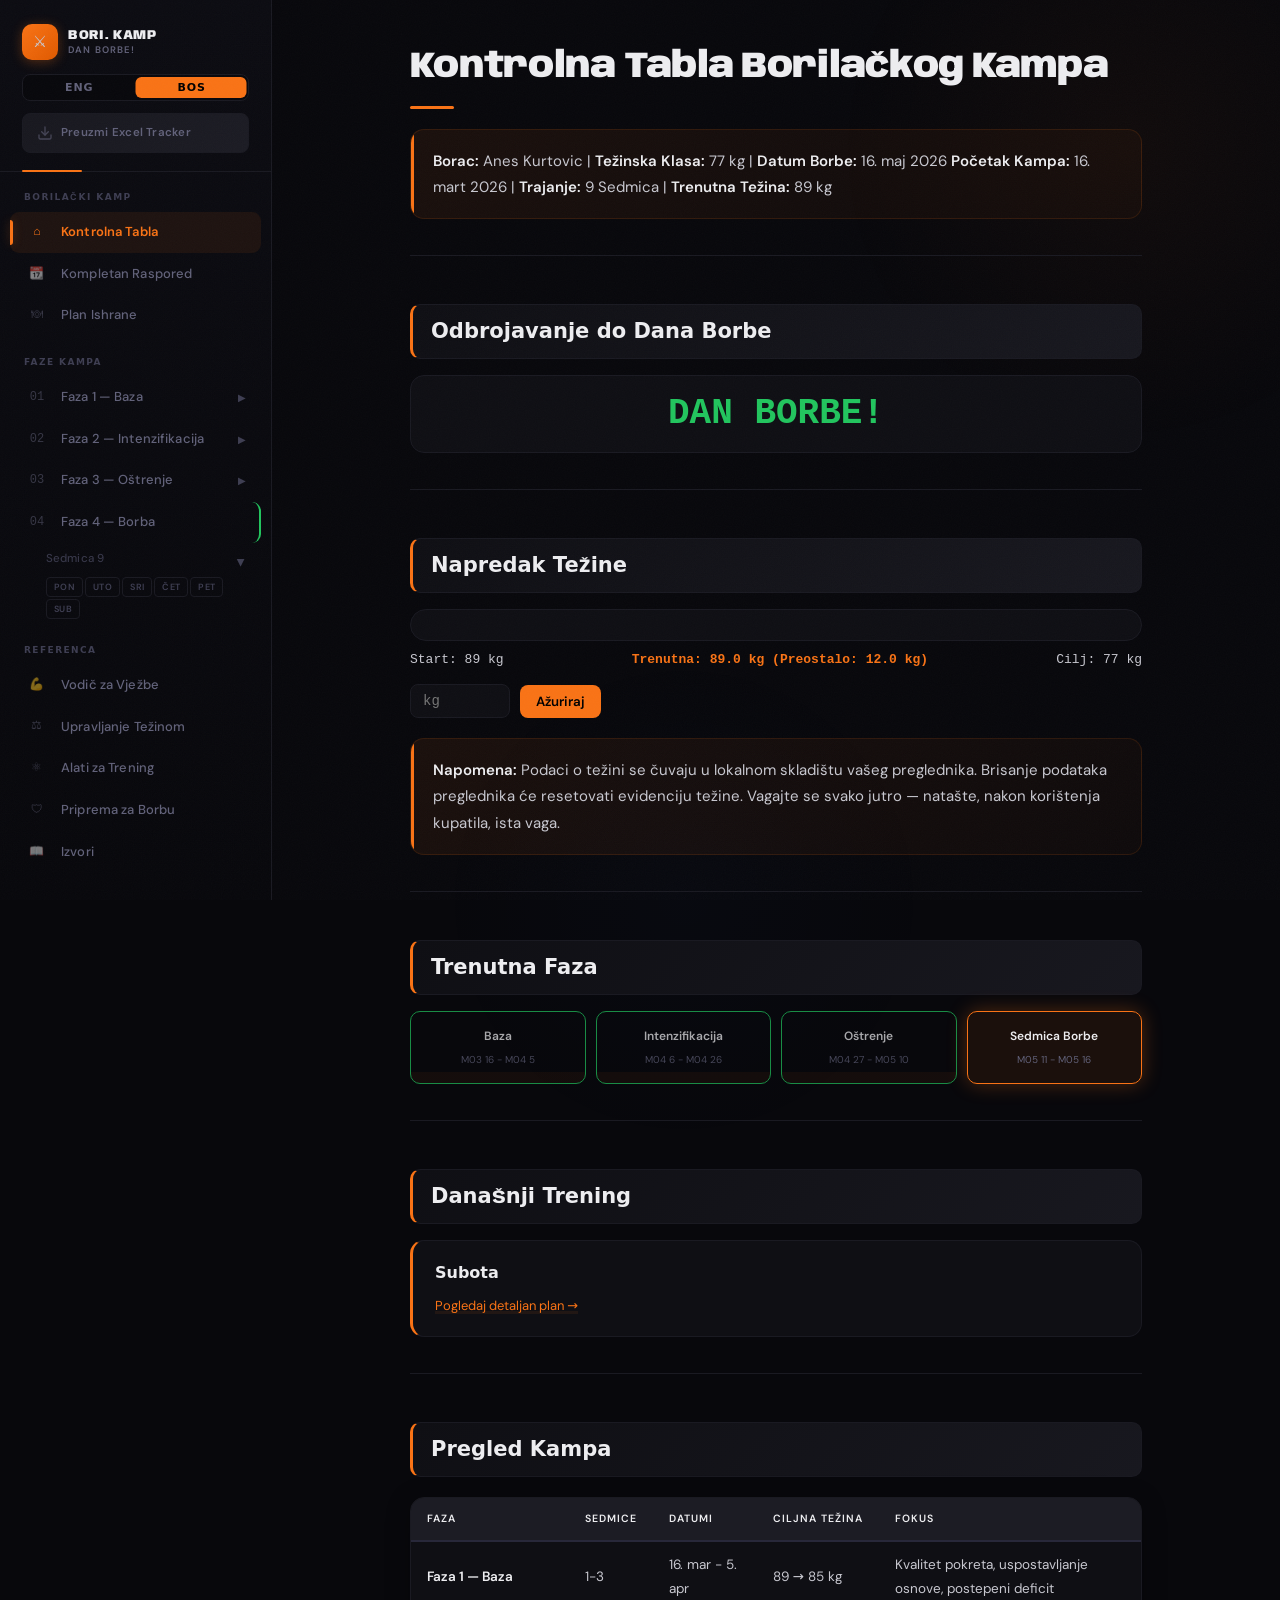
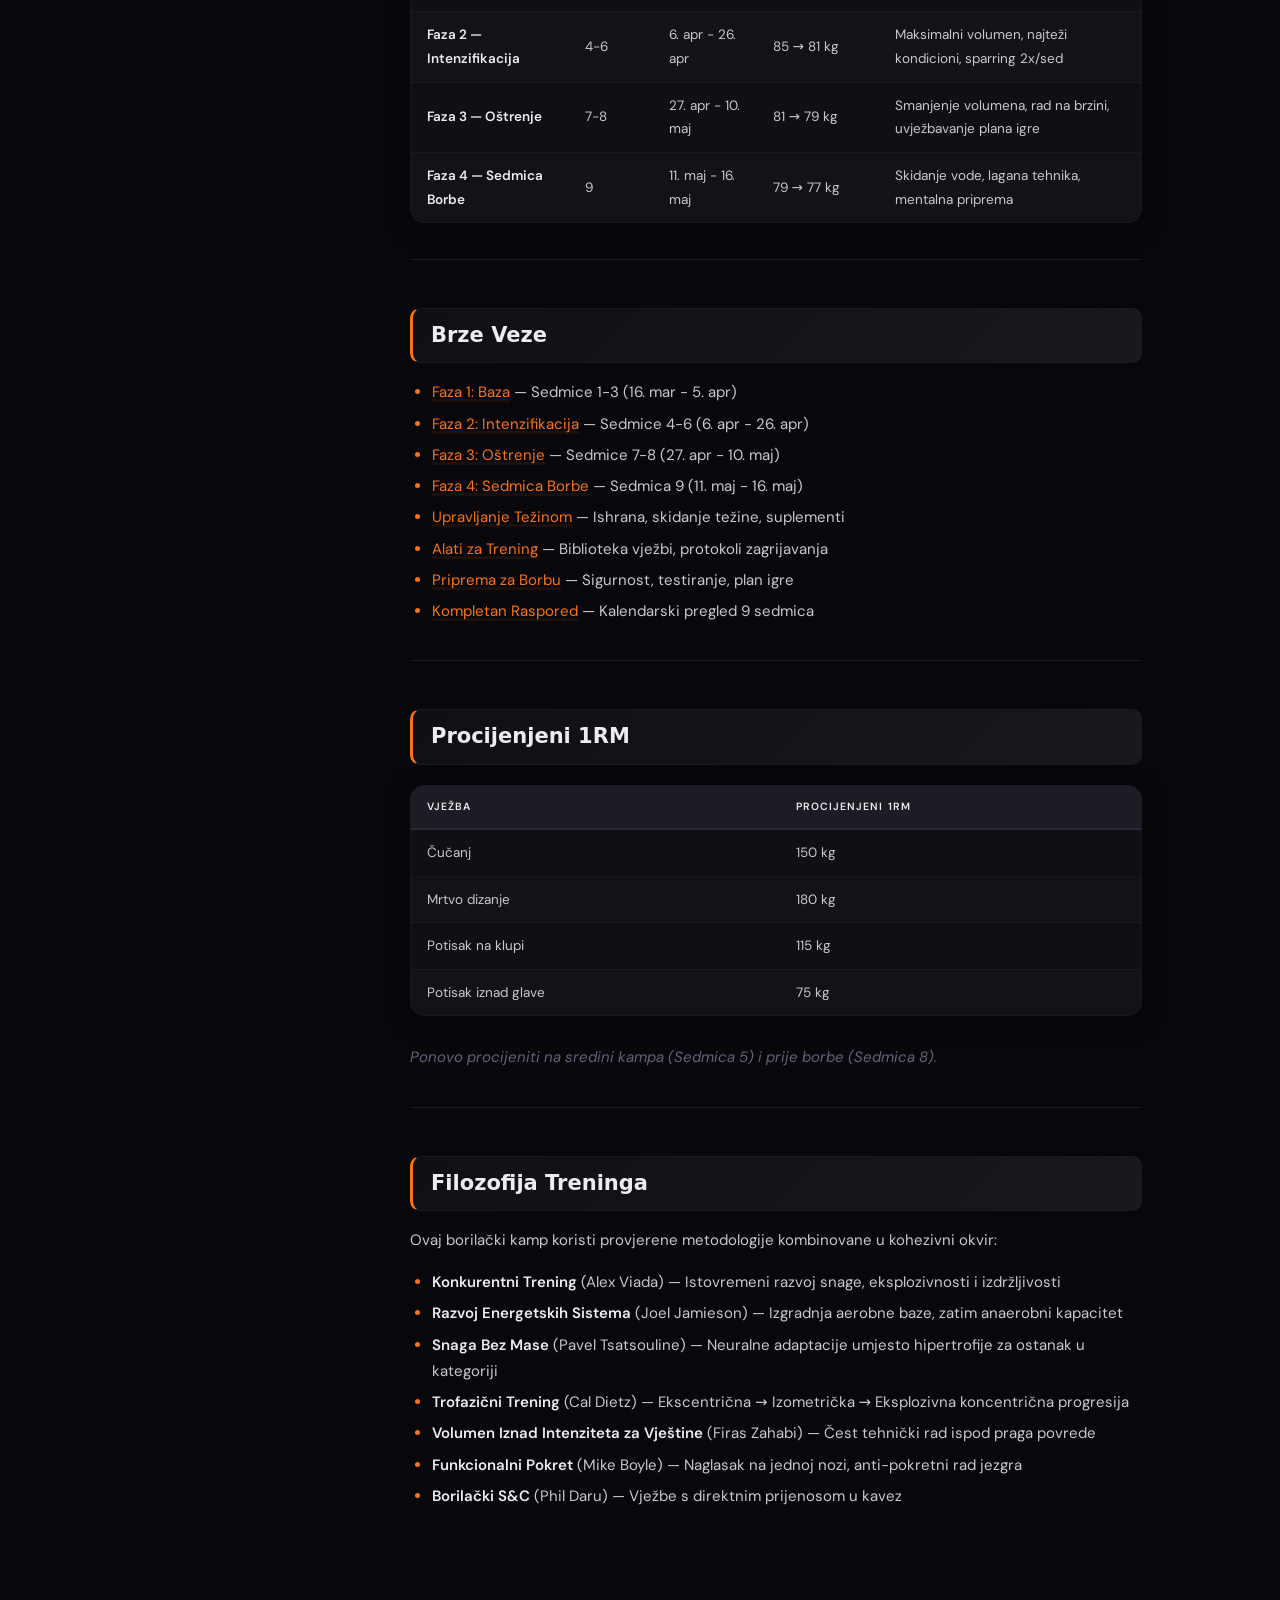
==== commit fbfc0c67: "Add inline SVG exercise illustrations for all exercises Each exercise in the Exercise Guide now disp" ====
--- a/index.html
+++ b/index.html
@@ -429,6 +429,24 @@
 }
 .exercise-link:hover{color:var(--accent-bright);text-decoration-style:solid}
 
+/* ── Exercise Illustrations ── */
+.exercise-svg-wrap{
+  display:flex;justify-content:center;gap:16px;
+  padding:16px 0 8px;margin-bottom:12px;
+  border-bottom:1px solid var(--border);
+}
+.exercise-svg-wrap svg{
+  width:120px;height:140px;flex-shrink:0;
+}
+.exercise-svg-label{
+  font-size:10px;text-align:center;color:var(--text-dim);
+  margin-top:2px;letter-spacing:.04em;text-transform:uppercase;
+  font-family:var(--font-mono);
+}
+@media(max-width:600px){
+  .exercise-svg-wrap svg{width:90px;height:110px}
+}
+
 /* ── Collapsible Sections ── */
 .collapsible{
   border:1px solid var(--border);border-radius:var(--radius);
@@ -837,157 +855,6 @@
   .fc-countdown{grid-template-columns:repeat(2,1fr)}
   .fc-phase-cards{grid-template-columns:repeat(2,1fr)}
   .fc-countdown-num{font-size:28px}
-}
-
-/* ── Breadcrumb ── */
-.breadcrumb{
-  display:flex;align-items:center;gap:6px;
-  margin-bottom:20px;font-size:12px;
-  color:var(--text-faint);font-weight:500;
-  letter-spacing:.02em;flex-wrap:wrap;
-}
-.breadcrumb-sep{color:var(--text-faint);opacity:.5;font-size:10px}
-.breadcrumb a{
-  color:var(--text-dim);text-decoration:none;transition:color .15s;
-  background:none;
-}
-.breadcrumb a:hover{color:var(--accent)}
-.breadcrumb-current{color:var(--text-bright)}
-
-/* ── Search ── */
-.search-wrap{position:relative;margin-top:10px}
-.search-input{
-  width:100%;padding:9px 12px 9px 34px;
-  background:var(--bg);border:1px solid var(--border);border-radius:8px;
-  color:var(--text-bright);font-family:var(--font-body);font-size:12.5px;
-  outline:none;transition:border-color .2s;
-}
-.search-input::placeholder{color:var(--text-faint)}
-.search-input:focus{border-color:var(--accent)}
-.search-icon{
-  position:absolute;left:10px;top:50%;transform:translateY(-50%);
-  color:var(--text-faint);font-size:14px;pointer-events:none;
-}
-.search-results{
-  position:absolute;top:calc(100% + 4px);left:0;right:0;
-  background:var(--bg-raised);border:1px solid var(--border-bright);
-  border-radius:var(--radius);max-height:320px;overflow-y:auto;
-  z-index:300;display:none;
-  box-shadow:0 8px 32px rgba(0,0,0,.5);
-}
-.search-results.open{display:block}
-.search-result{
-  display:block;padding:10px 14px;border-bottom:1px solid var(--border);
-  cursor:pointer;transition:background .15s;text-decoration:none;color:inherit;
-}
-.search-result:last-child{border-bottom:none}
-.search-result:hover{background:var(--accent-soft)}
-.search-result-section{
-  font-size:10px;text-transform:uppercase;letter-spacing:.08em;
-  color:var(--accent);font-weight:600;margin-bottom:2px;
-}
-.search-result-text{font-size:12px;color:var(--text);line-height:1.5}
-.search-result-text mark{background:var(--accent-med);color:var(--text-bright);border-radius:2px;padding:0 2px}
-.search-clear{
-  position:absolute;right:8px;top:50%;transform:translateY(-50%);
-  background:none;border:none;color:var(--text-faint);cursor:pointer;
-  font-size:14px;padding:4px;display:none;
-}
-.search-clear.visible{display:block}
-.search-clear:hover{color:var(--text)}
-
-/* ── Session Completion Checkbox ── */
-.session-check{
-  -webkit-appearance:none;appearance:none;
-  width:18px;height:18px;border:2px solid var(--border-bright);
-  border-radius:4px;background:var(--bg);cursor:pointer;
-  flex-shrink:0;position:relative;transition:all .2s;
-}
-.session-check:checked{background:var(--accent);border-color:var(--accent)}
-.session-check:checked::after{
-  content:'\2713';position:absolute;top:-1px;left:2px;
-  color:#000;font-size:12px;font-weight:900;
-}
-.collapsible.session-done>.collapsible-header{
-  border-left-color:var(--green) !important;opacity:.65;
-}
-.collapsible.session-done .collapsible-title{
-  text-decoration:line-through;text-decoration-color:var(--text-faint);
-}
-.completion-stat{
-  font-size:10px;color:var(--green);font-weight:600;
-  margin-left:auto;padding-left:8px;white-space:nowrap;
-}
-
-/* ── Page TOC ── */
-.page-toc{
-  margin:16px 0 28px;padding:16px 20px;
-  background:var(--bg-card);border:1px solid var(--border);
-  border-radius:var(--radius-lg);
-}
-.page-toc-title{
-  font-size:10px;text-transform:uppercase;letter-spacing:.1em;
-  color:var(--text-faint);font-weight:700;margin-bottom:10px;
-}
-.page-toc-list{
-  display:flex;flex-wrap:wrap;gap:6px;list-style:none;
-  padding:0;margin:0;
-}
-.page-toc-list a{
-  display:inline-block;padding:5px 12px;border-radius:6px;
-  background:var(--bg-raised);border:1px solid var(--border);
-  color:var(--text-dim);font-size:12px;font-weight:500;
-  text-decoration:none;transition:all .15s;
-}
-.page-toc-list a:hover{color:var(--accent);border-color:var(--accent);background:var(--accent-soft)}
-
-/* ── Weight Chart ── */
-.fc-weight-chart{margin:16px 0 4px}
-.fc-weight-chart svg{width:100%;height:80px;display:block}
-.fc-weight-chart .chart-line{fill:none;stroke:var(--accent);stroke-width:2;stroke-linecap:round;stroke-linejoin:round}
-.fc-weight-chart .chart-target{fill:none;stroke:var(--green);stroke-width:1;stroke-dasharray:4,4;opacity:.5}
-.fc-weight-chart .chart-dot{fill:var(--accent);r:3}
-.fc-weight-chart .chart-label{fill:var(--text-faint);font-size:9px;font-family:var(--font-mono)}
-.fc-weight-chart .chart-area{fill:url(#chartGrad);opacity:.15}
-
-/* ── Quick-Access Cards ── */
-.fc-quicklinks{
-  display:grid;grid-template-columns:repeat(2,1fr);
-  gap:10px;margin:16px 0;
-}
-.fc-quicklink{
-  display:flex;align-items:flex-start;gap:12px;
-  padding:16px;background:var(--bg-card);
-  border:1px solid var(--border);border-radius:var(--radius-lg);
-  text-decoration:none;color:inherit;transition:all .25s;
-}
-.fc-quicklink:hover{
-  border-color:var(--accent);background:var(--accent-soft);
-  transform:translateY(-2px);box-shadow:0 4px 20px rgba(249,115,22,.1);
-}
-.fc-quicklink-icon{
-  width:36px;height:36px;border-radius:8px;
-  background:var(--accent-soft);
-  display:flex;align-items:center;justify-content:center;
-  font-size:16px;flex-shrink:0;
-}
-.fc-quicklink-text{flex:1;min-width:0}
-.fc-quicklink-title{
-  font-weight:600;font-size:13px;color:var(--text-bright);
-  margin-bottom:2px;
-}
-.fc-quicklink-desc{font-size:11px;color:var(--text-dim);line-height:1.4}
-@media(max-width:600px){
-  .fc-quicklinks{grid-template-columns:1fr}
-}
-
-/* ── Accessibility Focus ── */
-.collapsible-header:focus-visible,
-.session-check:focus-visible,
-.search-input:focus-visible,
-.page-toc-list a:focus-visible,
-.fc-quicklink:focus-visible{
-  outline:2px solid var(--accent);outline-offset:2px;
 }
 
 .rest-timer{
@@ -1100,12 +967,6 @@
       <svg viewBox="0 0 24 24" fill="none" stroke="currentColor" stroke-width="2" stroke-linecap="round" stroke-linejoin="round"><path d="M21 15v4a2 2 0 01-2 2H5a2 2 0 01-2-2v-4"/><polyline points="7 10 12 15 17 10"/><line x1="12" y1="15" x2="12" y2="3"/></svg>
       <span id="dl-text">Download Excel Tracker</span>
     </a>
-    <div class="search-wrap">
-      <span class="search-icon">&#128269;</span>
-      <input type="text" class="search-input" id="search-input" placeholder="Search exercises, plans..." autocomplete="off">
-      <button class="search-clear" id="search-clear" aria-label="Clear search">&times;</button>
-      <div class="search-results" id="search-results"></div>
-    </div>
     <div class="progress-badge" id="progress-badge"></div>
   </div>
   <nav class="sidebar-nav" id="nav"></nav>
@@ -1139,8 +1000,8 @@
 
 <script>
 // ── Content data (injected at build time) ──
-var CONTENT_EN = {"dashboard": "# Fight Camp Dashboard\n\n> **Fighter:** Anes Kurtovic | **Weight Class:** 77 kg | **Fight Date:** May 16, 2026\n> **Camp Start:** March 16, 2026 | **Duration:** 9 Weeks | **Current Weight:** 89 kg\n\n---\n\n## Countdown to Fight Day\n\n<div id=\"widget-countdown\"></div>\n\n---\n\n## Weight Progress\n\n<div id=\"widget-weight\"></div>\n\n> **Note:** Weight data is stored in your browser's local storage. Clearing browser data will reset the weight log. Weigh yourself every morning — fasted, after using the bathroom, same scale.\n\n---\n\n## Current Phase\n\n<div id=\"widget-phase\"></div>\n\n---\n\n## Today's Training\n\n<div id=\"widget-today\"></div>\n\n---\n\n## Camp Overview\n\n| Phase | Weeks | Dates | Weight Target | Focus |\n|-------|-------|-------|---------------|-------|\n| **Phase 1 — Base Camp** | 1-3 | Mar 16 - Apr 5 | 89 → 85 kg | Movement quality, baseline establishment, gradual deficit |\n| **Phase 2 — Intensification** | 4-6 | Apr 6 - Apr 26 | 85 → 81 kg | Peak volume, hardest conditioning, 2x/week sparring |\n| **Phase 3 — Sharpening** | 7-8 | Apr 27 - May 10 | 81 → 79 kg | Reduce volume, speed work, game plan drilling |\n| **Phase 4 — Fight Week** | 9 | May 11 - May 16 | 79 → 77 kg | Water cut, light technique, mental prep |\n\n---\n\n## Quick Links\n\n<div id=\"widget-quicklinks\"></div>\n\n---\n\n## Estimated 1RMs\n\n| Lift | Estimated 1RM |\n|------|---------------|\n| Back Squat | 150 kg |\n| Deadlift | 180 kg |\n| Bench Press | 115 kg |\n| Overhead Press | 75 kg |\n\n*Reassess at mid-camp (Week 5) and pre-fight (Week 8).*\n\n---\n\n## Training Philosophy\n\nThis fight camp draws from proven methodologies combined into a cohesive framework:\n\n- **Concurrent Training** (Alex Viada) — Develop strength, power, and endurance simultaneously\n- **Energy Systems Development** (Joel Jamieson) — Build aerobic base, then layer anaerobic capacity\n- **Strength Without Mass** (Pavel Tsatsouline) — Neural adaptations over hypertrophy to stay in weight class\n- **Triphasic Training** (Cal Dietz) — Eccentric → Isometric → Explosive concentric progression\n- **Volume Over Intensity for Skills** (Firas Zahabi) — Frequent technical work below injury threshold\n- **Functional Movement** (Mike Boyle) — Single-leg emphasis, anti-movement core work\n- **Fighter-Specific S&C** (Phil Daru) — Exercises with direct cage carryover\n", "phase-1": "# Phase 1 — Base Camp (Weeks 1-3)\n\n> **Phase:** Accumulation / Base Building | **Duration:** March 16 - April 5, 2026\n> **Weight Target:** 89 kg → 85 kg (gradual deficit ~1.3 kg/week)\n> **Training Focus:** Movement quality, baseline establishment, progressive overload\n> **RPE Progression:** Week 1: 6-7 | Week 2: 7-8 | Week 3: 8-9\n> **1RMs:** Squat 150 kg | Deadlift 180 kg | Bench 115 kg | OHP 75 kg\n\n---\n\n## Phase 1 Overview\n\nPhase 1 builds the **aerobic and structural foundation** the entire camp depends on. The goal is not to destroy yourself in Week 1 — it's to establish patterns, dial in technique under moderate load, and begin a sustainable caloric deficit that will carry through all 9 weeks.\n\nStrength work uses **linear progressive overload** across the 3 weeks. Loads start at 65-70% 1RM and climb to 80-85% by Week 3. MMA sessions focus on volume and technique accumulation — sparring is limited to once per week (Thursday) and starts at controlled intensity.\n\n### Phase 1 Goals\n\n- Establish 2x/day training rhythm (AM strength + PM MMA)\n- Build aerobic base with 2-3 cardiac output sessions per week\n- Progressive overload on all compound lifts\n- One hard sparring session per week (Thursday)\n- Begin caloric deficit (~500 kcal/day → ~0.5 kg/week from diet alone)\n- Baseline conditioning test (Week 0 or early Week 1)\n- Establish morning weight tracking habit\n\n### Tempo Key\n\nAll strength movements use the following tempo notation unless otherwise noted:\n- **3** = 3 sec eccentric (lowering)\n- **1** = 1 sec pause at bottom\n- **2** = 2 sec concentric (controlled lift)\n- **0** = no pause at top\n\nWeek 3 shifts to **3-1-X-0** on compound lifts (X = explosive concentric) to prepare for Phase 2.\n\n### Intensity Key\n\n| Marker | Meaning |\n|--------|---------|\n| 🟢 | Easy — recovery pace, low CNS demand |\n| 🟡 | Moderate — working hard but controlled |\n| 🔴 | Hard — high intensity, high CNS demand |\n\n---\n\n## Weekly Schedule Template\n\n| Day | AM Session | PM Session |\n|-----|-----------|------------|\n| **Monday** | Strength Upper 🟡 | Striking 🔴 |\n| **Tuesday** | Cardiac Output 🟢 | Grappling 🟡 |\n| **Wednesday** | Strength Lower 🔴 | Light Technique 🟢 |\n| **Thursday** | HIIT / Fight Circuit 🔴 | Sparring 🔴 |\n| **Friday** | Strength Power 🟡 | Drilling 🟡 |\n| **Saturday** | Conditioning 🟡 | Open Mat 🟢 |\n| **Sunday** | REST | REST |\n\n---\n\n# Week 1 — Base Volume\n\n> **Global RPE Target:** 6-7\n> **Theme:** Establish training patterns, learn the rhythm, moderate intensity across the board.\n> **Weight:** ~89 kg → ~88 kg\n\n---\n\n## Monday — Week 1\n\n### AM — Strength: Upper Push/Pull (60 min) 🟡\n\n**Warm-Up** (10 min) — Protocol 1: Upper Body Warm-Up (see Training Tools).\n\n| Exercise | Sets x Reps | Load | Rest | Tempo | RPE | Notes |\n|----------|-------------|------|------|-------|-----|-------|\n| Bench Press | 4 x 6 | 75 kg (65%) | 2.5 min | 3-1-2-0 | 6 | Control the eccentric. Full ROM, scapulae retracted. |\n| Barbell Row | 4 x 6 | 70 kg | 2.5 min | 3-1-2-0 | 6 | Pull to lower sternum. Torso stays still. No heaving. |\n| Overhead Press | 3 x 8 | 45 kg (60%) | 2 min | 3-1-2-0 | 6 | Strict press. Brace core, press straight up. |\n| Weighted Pull-Up | 3 x 6 | BW + 10 kg | 2 min | 3-1-2-0 | 6 | Dead hang start. Full extension at bottom. |\n| Incline DB Press | 3 x 10 | 28 kg each | 90 s | 3-1-2-0 | 6 | 30-degree incline. Controlled path. |\n| Face Pulls | 3 x 15 | Light cable | 60 s | 2-1-1-0 | 5 | Prehab. External rotation at top. |\n| Pallof Press | 3 x 10/side | Band/cable | 60 s | 2-1-2-0 | 6 | Anti-rotation. Full arm extension. |\n\n**Session Total:** 23 working sets, ~50 min\n\n**Cool-Down** (5 min) — Pec doorway stretch 2x30s/side, banded lat stretch 2x30s/side, thoracic foam roll 60s.\n\n---\n\n### PM — MMA Striking (75 min) 🔴\n\n**Warm-Up** (10 min) — Protocol 4: MMA Striking Warm-Up + Neck Isometrics.\n\n| Block | Duration | Intensity | Description |\n|-------|----------|-----------|-------------|\n| Shadow Boxing | 3 x 3 min (1 min rest) | Moderate | Establish stance, basic combos. Jab-cross, jab-cross-hook. Focus on hand return and footwork. |\n| Pad Work — Fundamentals | 4 x 3 min (1 min rest) | Moderate-High | Coach feeds 3-4 strike combos. Focus on technique, snap, and returning to guard. |\n| Heavy Bag — Combinations | 3 x 3 min (1 min rest) | Moderate | Work basic combinations at 70%. Focus on hip rotation and foot position. |\n| Technical Sparring — Light | 2 x 3 min (1 min rest) | Light-Moderate | Striking only, 50-60% power. Focus on range management and defensive movement. |\n| Body Shot Drill | 2 x 2 min (1 min rest) | Moderate | Partner drill: alternate attacking body with hooks and uppercuts, defend with elbows. |\n\n**Cool-Down** (5 min) — Static stretching: shoulders, hip flexors. Light wrist circles. 1 min easy shadow boxing.\n\n---\n\n## Tuesday — Week 1\n\n### AM — Cardiac Output (40 min) 🟢\n\n**Warm-Up** (5 min) — Protocol 6: Conditioning Warm-Up, easy build-up.\n\n| Block | Duration | Intensity | Notes |\n|-------|----------|-----------|-------|\n| Zone 2 Sustained | 40 min | 130-150 BPM | Assault bike, rower, or easy jog. Nasal breathing preferred. Conversational pace — if you can't talk, slow down. |\n\n> **HR Target:** 130-150 BPM. This builds the aerobic engine that fuels recovery between rounds.\n\n**Cool-Down** (5 min) — Walk 3 min, light stretching.\n\n---\n\n### PM — MMA Grappling (75 min) 🟡\n\n**Warm-Up** (12 min) — Protocol 5: MMA Grappling Warm-Up + Neck Isometrics.\n\n| Block | Duration | Intensity | Description |\n|-------|----------|-----------|-------------|\n| Technique Instruction | 15 min | Low | Coach demonstrates technique of the day. Takedown entries or guard passes. |\n| Positional Drilling — Guard | 3 x 5 min (1 min rest) | Moderate | Start in closed guard. Top works passes, bottom works sweeps/submissions. Reset on pass or sweep. |\n| Positional Drilling — Takedowns | 3 x 3 min (1 min rest) | Moderate | Start standing. Single-leg and double-leg entries. 60-70% resistance. |\n| Live Grappling | 3 x 5 min (1 min rest) | Moderate | Submission only (no strikes). Focus on position before submission. |\n\n**Cool-Down** (5 min) — Partner stretching. Hip 90/90 holds 60s/side. Supine spinal twist 60s/side.\n\n---\n\n## Wednesday — Week 1\n\n### AM — Strength: Lower + Posterior Chain (65 min) 🔴\n\n**Warm-Up** (12 min) — Protocol 2: Lower Body Warm-Up.\n\n| Exercise | Sets x Reps | Load | Rest | Tempo | RPE | Notes |\n|----------|-------------|------|------|-------|-----|-------|\n| Back Squat | 4 x 6 | 98 kg (65%) | 3 min | 3-1-2-0 | 6 | Full depth. Brace hard, spread the floor. |\n| Romanian Deadlift | 4 x 8 | 100 kg | 2.5 min | 3-1-2-0 | 6 | Deep hinge. Feel hamstring stretch. Bar stays on legs. |\n| RFESS (Bulgarian Split Squat) | 3 x 8/leg | 20 kg DBs | 90 s/leg | 3-1-2-0 | 6-7 | Rear foot on bench. Drive through front heel. |\n| Glute-Ham Raise or Nordic Curl | 3 x 6 | BW (assisted) | 2 min | 3-0-2-0 | 6 | Eccentric focus. Control the descent. |\n| Copenhagen Plank | 3 x 20s/side | BW | 60 s | Hold | 6 | Top foot on bench. Straight line from head to feet. |\n| Dead Bug | 3 x 10/side | BW | 60 s | Slow | 5 | Low back glued to floor. Exhale on extension. |\n| Farmer's Carry | 3 x 40m | 36 kg/hand | 90 s | Walk | 6 | Stay tall. Don't lean. Squeeze handles hard. |\n\n**Session Total:** 23 working sets, ~55 min\n\n**Cool-Down** (5 min) — Hip flexor stretch 2x30s/side, hamstring stretch 2x30s/side, foam roll quads and glutes 2 min.\n\n---\n\n### PM — Light Technique / Open Mat (60 min) 🟢\n\n**Warm-Up** (10 min) — Light movement, shadow boxing, basic grappling movements.\n\n| Block | Duration | Intensity | Description |\n|-------|----------|-----------|-------------|\n| Technique Review | 20 min | Low | Review and drill techniques from the week. No resistance. Focus on smooth, correct movement. |\n| Flow Rolling | 3 x 5 min (1 min rest) | Easy | Rolling at 40-50%. No submissions with force. Movement practice only. |\n| Shadow Boxing + Visualization | 2 x 3 min | Easy | Light movement. Visualize an opponent. Practice entries and exits. |\n\n**Cool-Down** (5 min) — Mobility flow: Cat-cow, pigeon pose, thoracic rotations.\n\n---\n\n## Thursday — Week 1\n\n### AM — HIIT / Fight Circuit (35 min) 🔴\n\n**Warm-Up** (8 min) — Protocol 6: Conditioning Warm-Up.\n\n**Circuit: 4 rounds, 5 exercises, 30s work / 20s rest, 2 min between rounds**\n\n| Station | Exercise | Target |\n|---------|----------|--------|\n| 1 | Assault Bike Sprint | Max calories — all-out |\n| 2 | Med Ball Overhead Slam | Power — maximum force each rep |\n| 3 | Sprawl-to-Burpee | Speed — max clean reps |\n| 4 | Battle Rope Slams (alternating) | Endurance — maintain rhythm |\n| 5 | KB Swings (24 kg) | Hip snap — quality over speed |\n\n**Session Total:** 4 rounds × 4:10 = ~17 min work + rest between rounds = ~25 min\n\n**Cool-Down** (5 min) — Walk 3 min, deep breathing, light stretching.\n\n---\n\n### PM — MMA Sparring (90 min) 🔴\n\n**Warm-Up** (15 min) — Protocol 4: Striking Warm-Up + Protocol 5 elements (hip escapes, pummeling) + Neck Isometrics.\n\n| Block | Duration | Intensity | Description |\n|-------|----------|-----------|-------------|\n| Pad Work — Sharp Combos | 3 x 3 min (1 min rest) | Moderate-High | Get sharp before sparring. Short combos, exit angles. |\n| Light Technical Sparring | 2 x 3 min (1 min rest) | 50-60% | Striking only. Focus on distance and timing. No hard shots. |\n| MMA Sparring | 3 x 5 min (2 min rest) | 70-75% | Full MMA rules. Controlled intensity — learning week. Focus on implementing technique. |\n| Positional Sparring — Cage | 2 x 3 min (1 min rest) | 60-70% | Start in clinch against cage. Work pummeling, trips, wall work. |\n\n**Post-Sparring:** Neuro check (see Fight Prep). Ice any impacted areas.\n\n**Cool-Down** (10 min) — Extended cool-down. Partner stretching. Foam roll. Ice as needed.\n\n---\n\n## Friday — Week 1\n\n### AM — Strength: Full Body Power (55 min) 🟡\n\n**Warm-Up** (11 min) — Protocol 3: Power Day Warm-Up.\n\n| Exercise | Sets x Reps | Load | Rest | Tempo | RPE | Notes |\n|----------|-------------|------|------|-------|-----|-------|\n| Hang Clean | 5 x 3 | 65 kg | 2.5 min | Explosive | 6-7 | Triple extension. Fast elbows. Catch in quarter squat. |\n| Box Jump | 4 x 3 | 24\" box | 2 min | Explosive | 6 | Full hip extension on takeoff. Soft landing. Step down. |\n| Push Press | 4 x 5 | 50 kg (67%) | 2 min | 2-0-X-0 | 6-7 | Quick dip, aggressive drive. Legs do the work. |\n| Broad Jump | 3 x 3 | BW | 90 s | Explosive | 6 | Max distance. Stick the landing. |\n| Med Ball Rotational Slam | 3 x 6/side | 14 lb | 90 s | Explosive | 6 | Hip-first rotation. Slam with intent. |\n| Single-Leg RDL | 3 x 8/leg | 20 kg DB | 90 s | 3-1-2-0 | 6 | Balance and posterior chain. Control the hinge. |\n| Ab Wheel Rollout | 3 x 8 | BW | 60 s | 3-0-2-0 | 6 | From knees. Full extension without lumbar sag. |\n| Neck Harness | 2 x 15 | 2.5 kg | 60 s | 2-1-2-0 | 5 | Week 1 intro. Flexion and extension only. Slow and controlled. |\n\n**Session Total:** 27 working sets, ~45 min\n\n**Cool-Down** (5 min) — Hip flexor stretch, shoulder band dislocates, thoracic foam roll.\n\n---\n\n### PM — MMA Drilling (75 min) 🟡\n\n**Warm-Up** (10 min) — Protocol 4: Striking + movement drills.\n\n| Block | Duration | Intensity | Description |\n|-------|----------|-----------|-------------|\n| Shadow Boxing with Takedown Entries | 3 x 3 min (1 min rest) | Moderate | Visualize striking → level change → shot. Work entries from both sides. |\n| Takedown Drilling (No Resistance) | 3 x 5 min (1 min rest) | Moderate | Double-leg, single-leg, body lock entries. Partner cooperates. Focus on mechanics. |\n| Submission Chain Drilling | 3 x 5 min (1 min rest) | Moderate | Practice 2-3 submission chains (e.g., armbar → triangle → omoplata). Flow, don't force. |\n| Cage Work Drilling | 2 x 5 min (1 min rest) | Moderate | Work cage escapes and offensive cage work. Underhooks, trips, wall walks. |\n\n**Cool-Down** (5 min) — Static stretching. Light movement.\n\n---\n\n## Saturday — Week 1\n\n### AM — Fight Conditioning (40 min) 🟡\n\n**Warm-Up** (8 min) — Protocol 6: Conditioning Warm-Up.\n\n| Block | Duration | Intensity | Description |\n|-------|----------|-----------|-------------|\n| Jump Rope | 3 x 3 min (1 min rest) | Moderate | Basic bounce, high knees, double-unders if proficient. |\n| Sled Push | 4 x 40m | Moderate (RPE 7) | Low handle position. Drive with legs. Walk back recovery. |\n| Shadow Boxing Rounds | 3 x 3 min (1 min rest) | Moderate | Full MMA shadow boxing. Visualize opponent. Work offense and defense. |\n\n**Cool-Down** (5 min) — Walk 3 min, light stretching.\n\n---\n\n### PM — Open Mat / Light Technical (60 min) 🟢\n\n| Block | Duration | Intensity | Description |\n|-------|----------|-----------|-------------|\n| Open Mat Grappling | 3 x 5 min (2 min rest) | Easy (40-50%) | Flow rolling. No submissions with force. |\n| Technique Review | 15 min | Low | Work on any techniques that need extra practice from the week. |\n| Mobility Flow | 15 min | Easy | Reference mobility flow from Training Tools. |\n\n---\n\n## Sunday — Week 1\n\n### REST DAY\n\n- Sleep 8-9 hours\n- Walk 20-30 min (active recovery)\n- Foam roll or mobility flow (optional, 15-20 min)\n- Meal prep for the week ahead\n- Weigh-in and log (morning, fasted)\n\n---\n\n# Week 2 — Progressive Overload\n\n> **Global RPE Target:** 7-8\n> **Theme:** Increase loads on all compound lifts. Extend conditioning durations. MMA sessions build on Week 1 foundations.\n> **Weight:** ~88 kg → ~86.5 kg\n\n---\n\n## Monday — Week 2\n\n### AM — Strength: Upper Push/Pull (60 min) 🟡\n\n**Warm-Up** (10 min) — Protocol 1.\n\n| Exercise | Sets x Reps | Load | Rest | Tempo | RPE | Notes |\n|----------|-------------|------|------|-------|-----|-------|\n| Bench Press | 4 x 5 | 82 kg (71%) | 2.5 min | 3-1-2-0 | 7 | +7 kg from Week 1. Maintain bar speed. |\n| Barbell Row | 4 x 5 | 78 kg | 2.5 min | 3-1-2-0 | 7 | Heavier — focus on torso stability. |\n| Overhead Press | 3 x 6 | 50 kg (67%) | 2 min | 3-1-2-0 | 7 | Fewer reps, more weight. Stay strict. |\n| Weighted Pull-Up | 3 x 5 | BW + 15 kg | 2 min | 3-1-2-0 | 7 | Added load. Full ROM. |\n| Dips | 3 x 8 | BW + 10 kg | 90 s | 3-1-2-0 | 7 | Parallel depth. Control descent. |\n| Dumbbell Row | 3 x 8/arm | 34 kg | 90 s | 3-1-1-0 | 7 | Pull to hip. Squeeze at top. |\n| Face Pulls | 3 x 15 | Light cable | 60 s | 2-1-1-0 | 5 | Same as Week 1 — prehab stays light. |\n| Dead Bug | 3 x 12/side | BW | 60 s | Slow | 6 | Increase reps from Week 1. |\n\n**Session Total:** 26 working sets, ~50 min\n\n**Cool-Down** (5 min)\n\n---\n\n### PM — MMA Striking (75 min) 🔴\n\n**Warm-Up** (10 min) — Protocol 4 + Neck Isometrics.\n\n| Block | Duration | Intensity | Description |\n|-------|----------|-----------|-------------|\n| Shadow Boxing | 3 x 3 min (1 min rest) | Moderate | Add kicks this week. Jab-cross-low kick, teep variations. |\n| Pad Work — Extended Combos | 4 x 3 min (1 min rest) | High | 5-6 strike combos. Coach adds defensive counters. Work exits after combinations. |\n| Heavy Bag — Power Development | 3 x 3 min (1 min rest) | Moderate-High | Increase power to 80%. Work on building power through combinations, not just single shots. |\n| Partner Drill — Counter Striking | 3 x 3 min (1 min rest) | Moderate | Partner throws 1-2, you counter with specific combinations. Alternate. |\n\n**Cool-Down** (5 min)\n\n---\n\n## Tuesday — Week 2\n\n### AM — Cardiac Output (45 min) 🟢\n\n| Block | Duration | Intensity | Notes |\n|-------|----------|-----------|-------|\n| Zone 2 Sustained | 45 min | 130-150 BPM | +5 min from Week 1. Same HR zone. Build aerobic volume. |\n\n---\n\n### PM — MMA Grappling (75 min) 🟡\n\n| Block | Duration | Intensity | Description |\n|-------|----------|-----------|-------------|\n| Technique Instruction | 15 min | Low | New technique progression building on Week 1. |\n| Positional Drilling — Half Guard | 3 x 5 min (1 min rest) | Moderate | Top: underhook → pass. Bottom: underhook → sweep or back take. |\n| Positional Drilling — Wrestling | 3 x 3 min (1 min rest) | Moderate | Takedown chains: single → switch to double, front headlock → snap down. |\n| Live Grappling | 3 x 6 min (1 min rest) | Moderate | +1 min per round from Week 1. Slightly longer rounds build endurance. |\n\n**Cool-Down** (5 min) — Partner stretching.\n\n---\n\n## Wednesday — Week 2\n\n### AM — Strength: Lower + Posterior Chain (65 min) 🔴\n\n**Warm-Up** (12 min) — Protocol 2.\n\n| Exercise | Sets x Reps | Load | Rest | Tempo | RPE | Notes |\n|----------|-------------|------|------|-------|-----|-------|\n| Back Squat | 4 x 5 | 112 kg (75%) | 3 min | 3-1-2-0 | 7 | +14 kg from Week 1. Full depth, strong drive. |\n| Deadlift | 4 x 5 | 126 kg (70%) | 3 min | 3-1-2-0 | 7 | Conventional. Push floor away, lock lats. |\n| RFESS | 3 x 8/leg | 24 kg DBs | 90 s/leg | 3-1-2-0 | 7 | +4 kg from Week 1. |\n| Glute-Ham Raise | 3 x 8 | BW | 2 min | 3-0-2-0 | 7 | Increase reps. If too easy, add light plate to chest. |\n| Copenhagen Plank | 3 x 25s/side | BW | 60 s | Hold | 7 | +5 sec from Week 1. |\n| Hanging Leg Raises | 3 x 10 | BW | 60 s | 3-0-2-0 | 7 | To parallel. Controlled descent, no swinging. |\n| Suitcase Carry | 3 x 30m/side | 36 kg | 90 s | Walk | 7 | Resist lateral lean. Stay perfectly upright. |\n\n**Session Total:** 23 working sets, ~55 min\n\n**Cool-Down** (5 min)\n\n---\n\n### PM — Light Technique / Open Mat (60 min) 🟢\n\nSame structure as Week 1. Focus on refining the week's techniques. Flow rolling 40-50%.\n\n---\n\n## Thursday — Week 2\n\n### AM — HIIT / Fight Circuit (40 min) 🔴\n\n**Warm-Up** (8 min) — Protocol 6.\n\n**Circuit: 5 rounds, 5 exercises, 30s work / 15s rest, 2 min between rounds**\n\n| Station | Exercise | Target |\n|---------|----------|--------|\n| 1 | Rowing Sprint (500m pace) | Max meters — all-out |\n| 2 | Med Ball Chest Pass (wall) | Power — explosive catch-and-throw |\n| 3 | Sprawl-to-Burpee | Speed — beat Week 1 rep count |\n| 4 | Battle Rope Slams (double) | Power — max force each slam |\n| 5 | Box Jump (step down) | Explosive — full hip extension |\n\n**Session Total:** 5 rounds × 3:45 = ~19 min work + rest = ~27 min. +1 round from Week 1, slightly shorter rest.\n\n**Cool-Down** (5 min)\n\n---\n\n### PM — MMA Sparring (90 min) 🔴\n\n| Block | Duration | Intensity | Description |\n|-------|----------|-----------|-------------|\n| Pad Work | 3 x 3 min (1 min rest) | Moderate-High | Warm-up rounds. Sharpen combos before sparring. |\n| Light Technical Sparring | 2 x 3 min (1 min rest) | 50-60% | Striking only. Defensive focus — slip, parry, counter. |\n| MMA Sparring | 3 x 5 min (2 min rest) | 75-80% | Full MMA. Increase intensity slightly from Week 1. Focus on offense AND defense. |\n| Situational — Takedown Defense | 2 x 3 min (1 min rest) | 70% | Partner shoots, you defend. Work sprawls, underhook defense, cage awareness. |\n\n**Post-Sparring:** Neuro check. Ice.\n\n**Cool-Down** (10 min)\n\n---\n\n## Friday — Week 2\n\n### AM — Strength: Full Body Power (55 min) 🟡\n\n**Warm-Up** (11 min) — Protocol 3.\n\n| Exercise | Sets x Reps | Load | Rest | Tempo | RPE | Notes |\n|----------|-------------|------|------|-------|-----|-------|\n| Hang Clean | 5 x 3 | 70 kg | 2.5 min | Explosive | 7 | +5 kg from Week 1. Speed is still priority. |\n| Box Jump | 4 x 3 | 24\" box | 2 min | Explosive | 6-7 | Same box height. Focus on faster takeoff. |\n| Push Press | 4 x 4 | 55 kg (73%) | 2 min | 2-0-X-0 | 7 | +5 kg, -1 rep. Maintain speed. |\n| Broad Jump | 3 x 4 | BW | 90 s | Explosive | 7 | +1 rep. Beat Week 1 distances. |\n| Med Ball Rotational Slam | 3 x 8/side | 14 lb | 90 s | Explosive | 7 | +2 reps/side. Same ball weight. |\n| Single-Leg RDL | 3 x 8/leg | 24 kg DB | 90 s | 3-1-2-0 | 7 | +4 kg. |\n| Turkish Get-Up | 2 x 3/side | 16 kg KB | 90 s | Slow | 6-7 | New exercise for Week 2. Full range, eyes on bell. |\n| Neck Harness | 3 x 12 | 5 kg | 60 s | 2-1-2-0 | 6 | Week 2 progression. Increase load, add a set. |\n\n**Session Total:** 27 working sets, ~45 min\n\n**Cool-Down** (5 min)\n\n---\n\n### PM — MMA Drilling (75 min) 🟡\n\n| Block | Duration | Intensity | Description |\n|-------|----------|-----------|-------------|\n| Shadow Boxing with Entries | 3 x 3 min (1 min rest) | Moderate | Striking → level change → shot. Build on Week 1. |\n| Takedown Drilling (Light Resistance) | 3 x 5 min (1 min rest) | Moderate | Partner provides ~30% resistance. Chain takedowns. |\n| Submission Drilling — Positions | 3 x 5 min (1 min rest) | Moderate | Work submissions from specific positions (mount, back, guard). |\n| Cage Drilling | 2 x 5 min (1 min rest) | Moderate | Offensive cage work: trips, underhook-to-takedown, dirty boxing entries. |\n\n**Cool-Down** (5 min)\n\n---\n\n## Saturday — Week 2\n\n### AM — Fight Conditioning (45 min) 🟡\n\n**Warm-Up** (8 min) — Protocol 6.\n\n| Block | Duration | Intensity | Description |\n|-------|----------|-----------|-------------|\n| Jump Rope | 3 x 3 min (1 min rest) | Moderate | Add double-under attempts. Increase rhythm speed. |\n| Sled Push/Pull | 4 x 40m each | Moderate-Hard | Push down, pull back. Increase weight from Week 1. |\n| Shadow Boxing Rounds | 3 x 3 min (1 min rest) | Moderate | Full MMA. Higher volume of kicks this week. |\n| Assault Bike Finisher | 3 x 30s on / 90s off | Hard | All-out sprints. Build anaerobic capacity. |\n\n**Cool-Down** (5 min)\n\n---\n\n### PM — Open Mat / Light Technical (60 min) 🟢\n\nSame structure as Week 1. Flow rolling, technique review, mobility flow.\n\n---\n\n## Sunday — Week 2\n\n### REST DAY\n\nSame recovery protocol as Week 1. Weigh-in, mobility, meal prep.\n\n---\n\n# Week 3 — Peak Base Volume\n\n> **Global RPE Target:** 8-9\n> **Theme:** Heaviest loads and highest volume of Phase 1. Prepare for the intensity jump in Phase 2.\n> **Weight:** ~86.5 kg → ~85 kg\n\n---\n\n## Monday — Week 3\n\n### AM — Strength: Upper Push/Pull (65 min) 🔴\n\n**Warm-Up** (10 min) — Protocol 1.\n\n| Exercise | Sets x Reps | Load | Rest | Tempo | RPE | Notes |\n|----------|-------------|------|------|-------|-----|-------|\n| Bench Press | 5 x 4 | 89 kg (77%) | 3 min | 3-1-X-0 | 8 | Introduce explosive concentric. +7 kg from Week 2. |\n| Barbell Row | 5 x 4 | 85 kg | 3 min | 3-1-X-0 | 8 | Heavier — strict form, no torso swing. |\n| Overhead Press | 4 x 5 | 55 kg (73%) | 2.5 min | 3-1-X-0 | 8 | Push toward 75% by end of set. |\n| Weighted Pull-Up | 4 x 4 | BW + 20 kg | 2.5 min | 3-1-X-0 | 8 | Significant load increase. Every rep explosive. |\n| Landmine Press | 3 x 8/arm | 25 kg on bar | 90 s | 3-1-X-0 | 7-8 | New exercise. Anti-rotation pressing. |\n| Dips | 3 x 8 | BW + 15 kg | 90 s | 3-1-2-0 | 8 | +5 kg from Week 2. |\n| Band Pull-Aparts | 3 x 20 | Band | 45 s | 1-1-1-0 | 5 | High rep prehab. |\n| Ab Wheel Rollout | 3 x 10 | BW | 60 s | 3-0-2-0 | 7-8 | Full extension if possible. |\n\n**Session Total:** 30 working sets, ~55 min\n\n**Cool-Down** (5 min)\n\n---\n\n### PM — MMA Striking (75 min) 🔴\n\n| Block | Duration | Intensity | Description |\n|-------|----------|-----------|-------------|\n| Shadow Boxing | 3 x 3 min (1 min rest) | Moderate-High | Full arsenal. Combos + kicks + movement + defensive slips. |\n| Pad Work — Power Combos | 4 x 3 min (1 min rest) | High | 5-6 strike combos at 85-90%. Coach tests defensive reactions. |\n| Heavy Bag — Power Rounds | 3 x 3 min (1 min rest) | High | Full power. Focus on putting weight behind every shot. |\n| Live Striking Drill — Pressure | 3 x 3 min (1 min rest) | High | One person pressures, other circles. Switch each round. Work cutting off the cage. |\n\n**Cool-Down** (5 min)\n\n---\n\n## Tuesday — Week 3\n\n### AM — Cardiac Output (45 min) 🟢\n\n| Block | Duration | Intensity | Notes |\n|-------|----------|-----------|-------|\n| Zone 2 Sustained | 45 min | 130-150 BPM | Maintain base. Even on a heavy week, protect the aerobic work. |\n\n---\n\n### PM — MMA Grappling (80 min) 🔴\n\n| Block | Duration | Intensity | Description |\n|-------|----------|-----------|-------------|\n| Technique Instruction | 15 min | Low | Advanced technique building on Weeks 1-2. |\n| Positional Drilling — Back Control | 3 x 5 min (1 min rest) | Moderate-High | Attacker works rear naked choke. Defender works escapes. |\n| Positional Drilling — Scrambles | 3 x 3 min (1 min rest) | High | Start from turtle. Work to dominant position. Scramble intensity. |\n| Live Grappling | 4 x 6 min (1 min rest) | Hard | +1 round from Week 2. Push the pace. |\n\n**Cool-Down** (5 min)\n\n---\n\n## Wednesday — Week 3\n\n### AM — Strength: Lower + Posterior Chain (70 min) 🔴\n\n**Warm-Up** (12 min) — Protocol 2.\n\n| Exercise | Sets x Reps | Load | Rest | Tempo | RPE | Notes |\n|----------|-------------|------|------|-------|-----|-------|\n| Back Squat | 5 x 4 | 120 kg (80%) | 3 min | 3-1-X-0 | 8-9 | Peak load for Phase 1. Explosive concentric. |\n| Deadlift | 4 x 4 | 144 kg (80%) | 3 min | 3-1-X-0 | 8-9 | Heaviest pulls of Phase 1. Perfect form mandatory. |\n| RFESS | 3 x 8/leg | 28 kg DBs | 90 s/leg | 3-1-X-0 | 8 | +4 kg from Week 2. |\n| Glute-Ham Raise | 3 x 10 | BW (+plate if needed) | 2 min | 3-0-2-0 | 8 | +2 reps from Week 2. |\n| Copenhagen Plank | 3 x 30s/side | BW | 60 s | Hold | 8 | +5 sec from Week 2. |\n| Hanging Leg Raises | 3 x 12 | BW | 60 s | 3-0-2-0 | 8 | +2 reps. Controlled throughout. |\n| Farmer's Carry | 3 x 50m | 40 kg/hand | 90 s | Walk | 8 | Increased distance and load. |\n\n**Session Total:** 24 working sets, ~58 min\n\n**Cool-Down** (5 min)\n\n---\n\n### PM — Light Technique / Open Mat (60 min) 🟢\n\nRecovery session. Same structure as previous weeks. This is critical recovery between heavy Wednesday AM and Thursday sparring.\n\n---\n\n## Thursday — Week 3\n\n### AM — HIIT / Fight Circuit (40 min) 🔴\n\n**Warm-Up** (8 min) — Protocol 6.\n\n**Circuit: 5 rounds, 6 exercises, 30s work / 15s rest, 90s between rounds**\n\n| Station | Exercise | Target |\n|---------|----------|--------|\n| 1 | Assault Bike Sprint | Max cals |\n| 2 | KB Snatch (alternating) | Power — 24 kg |\n| 3 | Sprawl-to-Burpee | Speed — max reps |\n| 4 | Med Ball Overhead Slam | Power — 20 lb ball |\n| 5 | Rowing Sprint | Max meters |\n| 6 | Shadow Boxing (max output) | Full combos — simulate fight |\n\n**Session Total:** 5 rounds × 4:30 = ~22.5 min work + rest = ~29 min. +1 exercise, tighter rest.\n\n**Cool-Down** (5 min)\n\n---\n\n### PM — MMA Sparring (90 min) 🔴\n\n| Block | Duration | Intensity | Description |\n|-------|----------|-----------|-------------|\n| Pad Work | 3 x 3 min (1 min rest) | High | Sharp combos. Fight pace. |\n| MMA Sparring | 4 x 5 min (2 min rest) | 80-85% | Peak sparring intensity for Phase 1. +1 round from Week 2. Push yourself. |\n| Situational — Bad Position Recovery | 2 x 3 min (1 min rest) | 70-80% | Start from disadvantaged position (back against cage, mounted, etc). Work escapes. |\n\n**Post-Sparring:** Neuro check. Extended recovery.\n\n**Cool-Down** (10 min)\n\n---\n\n## Friday — Week 3\n\n### AM — Strength: Full Body Power (60 min) 🔴\n\n**Warm-Up** (11 min) — Protocol 3.\n\n| Exercise | Sets x Reps | Load | Rest | Tempo | RPE | Notes |\n|----------|-------------|------|------|-------|-----|-------|\n| Hang Clean | 5 x 3 | 75 kg | 2.5 min | Explosive | 8 | +5 kg from Week 2. Speed must be maintained. If slow, drop weight. |\n| Box Jump | 4 x 3 | 28\" box | 2 min | Explosive | 7-8 | Higher box. Only if previous landings were solid. |\n| Push Press | 4 x 3 | 60 kg (80%) | 2.5 min | 2-0-X-0 | 8 | Peak load for Phase 1. Aggressive drive. |\n| Broad Jump | 4 x 3 | BW | 90 s | Explosive | 7-8 | +1 set. Track distance for progress. |\n| Med Ball Rotational Slam | 4 x 8/side | 16 lb | 90 s | Explosive | 8 | Heavier ball. Maintain hip-first rotation. |\n| Step-Ups (explosive) | 3 x 6/leg | 20 kg DBs | 90 s | Explosive | 7-8 | Drive through top foot. Controlled descent. |\n| Turkish Get-Up | 2 x 3/side | 20 kg KB | 90 s | Slow | 7 | +4 kg from Week 2. |\n| Neck Harness | 3 x 10 | 7.5 kg | 60 s | 2-1-2-0 | 7 | Peak neck load for Phase 1. Drop back if form degrades. |\n\n**Session Total:** 29 working sets, ~50 min\n\n**Cool-Down** (5 min)\n\n---\n\n### PM — MMA Drilling (75 min) 🟡\n\n| Block | Duration | Intensity | Description |\n|-------|----------|-----------|-------------|\n| Shadow Boxing with Entries | 3 x 3 min (1 min rest) | Moderate | Full game plan rehearsal. |\n| Takedown Drilling (50% Resistance) | 3 x 5 min (1 min rest) | Moderate-High | Partner provides real resistance. Work through chains. |\n| Submission Drilling — Chain Attacks | 3 x 5 min (1 min rest) | Moderate | 3-4 move chains. Speed and transitions. |\n| Cage Drilling — Full Sequences | 3 x 5 min (1 min rest) | Moderate | Strike → clinch → cage work → takedown → ground. Full transition sequences. |\n\n**Cool-Down** (5 min)\n\n---\n\n## Saturday — Week 3\n\n### AM — Fight Conditioning (45 min) 🔴\n\n| Block | Duration | Intensity | Description |\n|-------|----------|-----------|-------------|\n| Jump Rope | 3 x 3 min (1 min rest) | Moderate-Hard | Increase pace. Add single-leg hops, criss-cross. |\n| Fight Simulation Circuit | 3 rounds of: Assault Bike 1 min → Shadow Boxing 1 min → Sprawls 30s → Ground-and-Pound on bag 30s | Hard | 2 min rest between rounds. Simulate fight pacing. |\n| Sled Push | 4 x 40m | Hard (RPE 8-9) | Heaviest push of Phase 1. |\n\n**Cool-Down** (5 min)\n\n---\n\n### PM — Open Mat / Light Technical (60 min) 🟢\n\nSame structure. Recovery focus. Light flow rolling, technique review, mobility.\n\n---\n\n## Sunday — Week 3\n\n### REST DAY\n\nExtended recovery. This is the last rest day before Phase 2 begins. Prioritize sleep, nutrition, and mental recovery.\n\n---\n\n## Phase 1 Nutrition Targets\n\n| Week | Target Weight | Daily Calories | Protein | Carbs | Fat |\n|------|-------------|----------------|---------|-------|-----|\n| 1 | 88 kg | ~2,800 kcal | 200g (2.3g/kg) | 300g | 90g |\n| 2 | 86.5 kg | ~2,700 kcal | 195g (2.3g/kg) | 280g | 85g |\n| 3 | 85 kg | ~2,600 kcal | 190g (2.2g/kg) | 260g | 85g |\n\n> **Deficit Strategy:** ~500 kcal/day below TDEE. Prioritize protein to preserve muscle. Carbs concentrated around training sessions (pre/post AM and PM). Fats from whole food sources.\n\n---\n\n## Phase 1 Benchmarks\n\nBy end of Week 3, you should be able to:\n\n- [ ] Complete all sessions 2x/day for 6 days without excessive fatigue\n- [ ] Squat 80% 1RM for 4 reps with good form and explosive concentric\n- [ ] Deadlift 80% 1RM for 4 reps\n- [ ] Complete 5 rounds of HIIT circuit without form breakdown\n- [ ] Spar 4 × 5-min MMA rounds at 80% and recover between rounds\n- [ ] Maintain Zone 2 HR for 45 minutes without drift above 150 BPM\n- [ ] Morning weight trending toward 85 kg\n- [ ] RHR stable or decreasing from Week 1 baseline\n\n**If all benchmarks are met:** Proceed to Phase 2 as planned.\n**If 2+ benchmarks are missed:** Extend Phase 1 by 1 week (reduce Phase 3 by 1 week to maintain fight date).\n", "phase-2": "# Phase 2 — Intensification (Weeks 4-6)\n\n> **Phase:** Transmutation / Peak Volume | **Duration:** April 6 - April 26, 2026\n> **Weight Target:** 85 kg → 81 kg (continue ~1.3 kg/week deficit)\n> **Training Focus:** Peak training volume, hardest conditioning, increased sparring\n> **RPE Progression:** Week 4: 7-8 | Week 5: 8-9 | Week 6: 8-9 (peak)\n> **1RMs:** Squat 150 kg | Deadlift 180 kg | Bench 115 kg | OHP 75 kg\n\n---\n\n## Phase 2 Overview\n\nThis is the **hardest phase of camp**. Everything escalates: sparring frequency doubles to twice per week, conditioning sessions layer on top of each other, and fight simulation circuits appear regularly. Strength work shifts from progression to **maintenance** — loads stay at 80-85% 1RM with reduced volume so that recovery resources can be directed toward MMA-specific work and sparring.\n\n### Key Changes from Phase 1\n\n| Element | Phase 1 | Phase 2 |\n|---------|---------|---------|\n| Sparring | 1x/week (Thu) | **2x/week (Tue PM + Thu PM)** |\n| Strength Goal | Progressive overload | **Maintenance (80-85% 1RM)** |\n| Conditioning | Single session days | **Double conditioning on some days** |\n| Tempo | 3-1-1-0 (varied) | **3-1-X-0 (explosive concentric throughout)** |\n| Rest Periods | Standard (2-3 min) | **Tightened on conditioning work** |\n| Accessories | General | **MMA-specific replacements** |\n| Fight Simulation | Occasional | **Frequent (2-3x/week)** |\n| Opponent Drilling | None | **Integrated into technique sessions** |\n\n### Tempo Key\n\nAll strength movements use **3-1-X-0** unless otherwise noted:\n- **3** = 3 sec eccentric (lowering)\n- **1** = 1 sec pause at bottom\n- **X** = eXplosive concentric (as fast as possible)\n- **0** = no pause at top\n\n### Intensity Key\n\n| Marker | Meaning |\n|--------|---------|\n| 🟢 | Easy — recovery pace, low CNS demand |\n| 🟡 | Moderate — working hard but controlled |\n| 🔴 | Hard — high intensity, high CNS demand, full effort |\n\n---\n\n## Weekly Schedule Template\n\n| Day | AM Session | PM Session |\n|-----|-----------|------------|\n| **Monday** | Strength Upper 🟡 | Striking 🔴 |\n| **Tuesday** | Cardiac Output 🟢 | Sparring 🔴 |\n| **Wednesday** | Strength Lower 🟡 | Light Technique 🟢 |\n| **Thursday** | HIIT 🔴 | Full MMA Sparring 🔴 |\n| **Friday** | Strength Power 🟡 | Drilling 🟡 |\n| **Saturday** | Fight Conditioning (peak) 🔴 | Open Mat 🟡 |\n| **Sunday** | REST | REST |\n\n---\n\n# Week 4 — Ramp-Up\n\n> **Global RPE Target:** 7-8\n> **Theme:** Transition into peak volume. Second sparring session introduced. Strength enters maintenance mode.\n> **Weight:** ~84 kg → ~83 kg\n\n---\n\n## Monday — Week 4\n\n### AM — Strength: Upper (55 min) 🟡\n\n**Warm-Up** (10 min) — Reference `warmups.md` for full upper-body protocol.\n\n| Exercise | Sets x Reps | Load | Rest | Tempo | RPE | Notes |\n|----------|-------------|------|------|-------|-----|-------|\n| Bench Press | 4 x 3 | 92 kg (80%) | 3 min | 3-1-X-0 | 7 | Bar speed is the priority. Every rep should move fast. No grinding. |\n| Weighted Pull-Up | 4 x 3 | BW + 20 kg | 3 min | 3-1-X-0 | 7 | Dead hang start, chin clears bar, explosive pull. |\n| Landmine Press (single arm) | 3 x 6/arm | 30 kg on bar | 90 s | 3-1-X-0 | 7 | Staggered stance, mimic clinch push-off. Brace hard through core. |\n| Chest-Supported Row | 3 x 8 | Moderate-heavy | 90 s | 3-1-X-0 | 7 | Pull to lower chest, squeeze 1 sec at top. No body English. |\n| Band-Resisted Push-Up | 3 x 10 | Band + BW | 60 s | 3-1-X-0 | 7 | Explosive off floor. Accommodating resistance builds lockout power. |\n| Face Pull to External Rotation | 3 x 12 | Light cable | 60 s | 2-1-1-0 | 6 | Prehab — slow and controlled. Thumbs rotate back at top. |\n| Pallof Press | 3 x 10/side | Band/cable | 60 s | 2-1-2-0 | 6-7 | Anti-rotation. Full arm extension, resist the pull. |\n| Ab Wheel Rollout | 3 x 10 | BW | 60 s | 3-0-1-0 | 7 | From knees. Hollow body throughout, no lumbar sag. |\n\n**Session Total:** 29 working sets, ~50 min\n\n**Cool-Down** (5 min) — Pec doorway stretch 2x30s/side, banded lat stretch 2x30s/side, thoracic foam roll 60s.\n\n---\n\n### PM — Striking (75 min) 🔴\n\n**Warm-Up** (10 min) — Jump rope 3 min, dynamic stretches, shadow boxing 2 rounds light.\n\n| Block | Duration | Intensity | Description |\n|-------|----------|-----------|-------------|\n| Shadow Boxing | 3 x 3 min (1 min rest) | Moderate | Full MMA stance. Incorporate level changes and lateral movement. Film one round. |\n| Pad Work — Combination Chains | 4 x 3 min (1 min rest) | High | 5-6 strike combos with coach. Emphasis on setups and exits. Snap punches, return to guard. |\n| Heavy Bag — Power Rounds | 3 x 3 min (1 min rest) | High | Full power shots. Focus on hip rotation, weight transfer, and exhaling on every strike. |\n| Opponent-Specific Drill | 2 x 5 min (1 min rest) | Moderate-High | Simulate opponent tendencies — work entries, angles, and counters. Coach feeds specific looks. |\n| Burnout Round | 1 x 2 min | Max | Non-stop output on bag. Every strike with intent. Simulates end-of-round push. |\n\n**Cool-Down** (5 min) — Static stretching: hip flexors, shoulders, neck. Wrist circles. Light shadow boxing 1 min.\n\n---\n\n## Tuesday — Week 4\n\n### AM — Cardiac Output (45 min) 🟢\n\n**Warm-Up** (5 min) — Easy pace build-up on chosen modality.\n\n| Block | Duration | Intensity | Notes |\n|-------|----------|-----------|-------|\n| Zone 2 Sustained | 45 min | 130-150 BPM | Assault bike, rower, or jog. Nasal breathing where possible. Conversational pace. Extend to 45 min from Phase 1's 40 min. |\n\n> **HR Target:** 130-150 BPM. If HR drifts above 150, reduce pace immediately. Aerobic base maintenance — do not convert to tempo.\n\n**Cool-Down** (5 min) — Walk 3 min, light full-body stretching.\n\n---\n\n### PM — Sparring: Mixed (75 min) 🔴\n\n> **NEW in Phase 2:** Tuesday PM switches from grappling-only to live sparring. This is the first of two weekly sparring sessions.\n\n**Warm-Up** (10 min) — Hip escapes, shadow boxing, movement drills, light partner pummeling.\n\n| Block | Duration | Intensity | Description |\n|-------|----------|-----------|-------------|\n| Positional Sparring — Clinch | 3 x 3 min (1 min rest) | Moderate-High | Start in clinch. Work dirty boxing, underhooks, trips. Reset on break or takedown. |\n| Positional Sparring — Ground | 3 x 3 min (1 min rest) | Moderate-High | Start from guard/half-guard. Work sweeps, passes, submissions. Reset on escape or sub. |\n| Live MMA Rounds | 3 x 5 min (2 min rest) | 75-80% | Full MMA rules. Controlled intensity — intelligent sparring. Focus on cage work and transitions. |\n| Opponent-Specific Situational | 2 x 3 min (1 min rest) | Moderate | Simulate specific fight scenarios. Coach calls resets and positions. |\n\n**Cool-Down** (10 min) — Partner stretching, hip 90/90 holds, supine spinal twist 60s/side. Ice anything that took impact.\n\n---\n\n## Wednesday — Week 4\n\n### AM — Strength: Lower (55 min) 🟡\n\n**Warm-Up** (10 min) — Reference `warmups.md` for full lower-body protocol.\n\n| Exercise | Sets x Reps | Load | Rest | Tempo | RPE | Notes |\n|----------|-------------|------|------|-------|-----|-------|\n| Back Squat | 4 x 3 | 120 kg (80%) | 3 min | 3-1-X-0 | 7 | Explosive out of the hole. Brace hard, knees track toes. |\n| Trap Bar Deadlift | 4 x 3 | 144 kg (80%) | 3 min | 3-1-X-0 | 7 | Drive through floor. Replaces conventional — less spinal fatigue with heavy sparring week. |\n| Bulgarian Split Squat | 3 x 6/leg | Moderate DB | 90 s/leg | 3-1-X-0 | 7 | Front shin vertical, torso upright. Explosive concentric. |\n| Barbell Hip Thrust | 3 x 8 | Heavy | 90 s | 3-1-X-0 | 7 | Full hip extension, squeeze glutes 1 sec at top. Takedown power. |\n| Banded Hip Escape | 3 x 8/side | Band resistance | 60 s | Explosive | 7 | MMA-specific. Loop band around waist, practice hip escape movement against resistance. |\n| Copenhagen Plank | 3 x 25s/side | BW | 60 s | Isometric | 6-7 | Adductor prehab. Maintain straight line, no hip sag. |\n| Hanging Leg Raise | 3 x 12 | BW | 60 s | 2-1-1-0 | 7 | Controlled. Posterior pelvic tilt at top. No swinging. |\n\n**Session Total:** 26 working sets, ~50 min\n\n**Cool-Down** (5 min) — Couch stretch 2x30s/leg, pigeon stretch 2x30s/side, calf foam roll 60s/side.\n\n---\n\n### PM — Light Technique (60 min) 🟢\n\n**Warm-Up** (5 min) — Joint circles, light shadow boxing, movement flow.\n\n| Block | Duration | Intensity | Description |\n|-------|----------|-----------|-------------|\n| Technique Review | 20 min | Low | Coach-led. Review and refine techniques from Tuesday sparring. Address gaps. |\n| Flow Drilling | 20 min | Low-Moderate | Chains of techniques at 50% speed. Striking → clinch → takedown → ground → stand-up. Smooth transitions. |\n| Opponent Gameplan Work | 15 min | Low | Walk through tactical adjustments. Practice entries and exits specific to opponent's style. |\n\n**Cool-Down** (5 min) — Mobility: 90/90 hip switches, thoracic rotations, wrist stretches.\n\n---\n\n## Thursday — Week 4\n\n### AM — HIIT Conditioning (35 min) 🔴\n\n**Warm-Up** (5 min) — Jump rope 2 min, dynamic stretches, 4 burpees.\n\n| Block | Protocol | Work | Rest | Rounds | Intensity | Notes |\n|-------|----------|------|------|--------|-----------|-------|\n| Assault Bike Intervals | Tabata-style | 30 sec | 30 sec | 8 | Max effort | RPM target: 70+. Full commitment every interval. |\n| Rest | — | — | 3 min | — | — | Walk and breathe. |\n| Fight Simulation Circuit | Continuous | 5 min | — | 1 | High | See circuit below. |\n| Rest | — | — | 2 min | — | — | — |\n| Fight Simulation Circuit | Continuous | 5 min | — | 1 | High | Second round — push through. |\n\n**Fight Simulation Circuit (5 min continuous):**\n\n| Exercise | Duration/Reps | Notes |\n|----------|---------------|-------|\n| Sprawl to Heavy Bag Strike | 30 sec | Sprawl, pop up, throw 3-4 hard shots |\n| Clinch Knees on Bag | 30 sec | Plum clinch on heavy bag, alternating knees |\n| Ground-and-Pound on Bag | 30 sec | Mount heavy bag, controlled strikes |\n| Burpee to Sprawl | 30 sec | Explosive transitions |\n| Shadow Boxing | 30 sec | High output, hands up |\n| Repeat from top | — | Complete 2 full cycles = 5 min |\n\n**Cool-Down** (5 min) — Walk 2 min, light stretching, diaphragmatic breathing 2 min.\n\n---\n\n### PM — Full MMA Sparring (90 min) 🔴\n\n**Warm-Up** (15 min) — Progressive warm-up: shadow boxing 2 rounds, movement drills, light pummeling, 1 round technical sparring at 40%.\n\n| Block | Duration | Intensity | Description |\n|-------|----------|-----------|-------------|\n| Striking Sparring | 3 x 3 min (1 min rest) | 80% | Boxing and kickboxing. Stay technical — use distance management and head movement. |\n| MMA Sparring | 4 x 5 min (2 min rest) | 80% | Full MMA rules. Cage work emphasized. Work the gameplan. Coach provides live feedback. |\n| Situational Rounds | 2 x 3 min (1 min rest) | High | Start from disadvantageous positions. Work escapes and scrambles under fatigue. |\n\n> **Sparring Note:** This is full MMA sparring, harder than Phase 1. Intensity is 80% — hard enough to be honest but smart enough to stay healthy. Mouthguard, shin guards, headgear mandatory.\n\n**Cool-Down** (10 min) — Partner stretching, ice any impact areas, neck stretches, breathing exercises.\n\n---\n\n## Friday — Week 4\n\n### AM — Strength: Power (50 min) 🟡\n\n**Warm-Up** (10 min) — Reference `warmups.md`. Add 3 x 3 box jumps (step down).\n\n| Exercise | Sets x Reps | Load | Rest | Tempo | RPE | Notes |\n|----------|-------------|------|------|-------|-----|-------|\n| Hang Power Clean | 4 x 3 | 70 kg | 2.5 min | Explosive | 7 | Triple extension. Catch in quarter squat. Speed over load. |\n| Push Press | 4 x 3 | 60 kg (80% OHP) | 2.5 min | 3-1-X-0 | 7 | Dip-drive explosive. Lock out overhead. Fighting pressing power. |\n| Plyometric Push-Up | 3 x 5 | BW | 90 s | Explosive | 7 | Hands leave ground. Maximum concentric intent. Land soft. |\n| Kettlebell Swing | 3 x 12 | 32 kg | 60 s | Explosive hip hinge | 7 | Snap hips, float the bell. Hip extension power for clinch and takedowns. |\n| Med Ball Rotational Slam | 3 x 6/side | 6-8 kg | 60 s | Explosive | 7 | MMA-specific. Simulate hook/overhand power generation. Slam with full rotation. |\n| Turkish Get-Up | 2 x 3/side | 20 kg KB | 90 s | Controlled | 6-7 | Ground-to-standing transitions. Stability under load. |\n| Anti-Rotation Cable Chop | 3 x 8/side | Moderate cable | 60 s | 2-1-X-0 | 7 | High-to-low and low-to-high. Rotational power with core control. |\n\n**Session Total:** 25 working sets, ~45 min\n\n**Cool-Down** (5 min) — Hang from bar 3 x 20 sec, shoulder CARs, wrist stretches.\n\n---\n\n### PM — Drilling (75 min) 🟡\n\n**Warm-Up** (10 min) — Movement flow, solo drills, light shadow work.\n\n| Block | Duration | Intensity | Description |\n|-------|----------|-----------|-------------|\n| Takedown Drilling | 20 min | Moderate | Singles, doubles, body locks. Chain wrestling sequences. 50-60% resistance from partner. |\n| Transition Drilling | 20 min | Moderate | Takedown → pass → control → submission chains. Smooth flow between positions. |\n| Cage-Specific Work | 15 min | Moderate | Wall walks, cage takedowns, cage getups. Simulate fight-relevant cage positions. |\n| Opponent Strategy Drilling | 10 min | Low-Moderate | Practice specific techniques targeting opponent weaknesses. Coach-directed scenarios. |\n\n**Cool-Down** (5 min) — Partner stretching, hip mobility, wrist circles.\n\n---\n\n## Saturday — Week 4\n\n### AM — Fight Conditioning (50 min) 🔴\n\n**Warm-Up** (5 min) — Jump rope 2 min, dynamic stretches, 5 burpees.\n\n| Block | Protocol | Work | Rest | Rounds | Intensity | Notes |\n|-------|----------|------|------|--------|-----------|-------|\n| Assault Bike | Intervals | 45 sec | 45 sec | 6 | 90%+ | Push RPM as high as possible. Recover during rest. |\n| Rest | — | — | 3 min | — | — | Walk, shake out. |\n| Fight Simulation Circuit A | Continuous | 5 min | 2 min | 3 | High | See circuit below. Simulates 3 rounds. |\n| Finisher | Rower | 500m | — | 1 | All-out | Sprint the last 500m. Leave nothing. |\n\n**Fight Simulation Circuit A (5 min continuous):**\n\n| Exercise | Duration | Notes |\n|----------|----------|-------|\n| Sprawl + Stand-Up | 30 sec | Continuous sprawls, pop to feet |\n| Heavy Bag Combination | 30 sec | 3-4 punch combos, constant output |\n| Clinch Knees on Bag | 30 sec | Alternating knees, squeeze the bag |\n| Bodyweight Shoot (level change) | 30 sec | Shoot to single-leg position, return |\n| Ground-and-Pound on Bag | 30 sec | Mount bag, controlled power shots |\n| Shadow Boxing — Max Output | 30 sec | Everything you have left |\n| Repeat | — | 2 cycles = 5 min, transition immediately |\n\n**Cool-Down** (5 min) — Walk 3 min, full-body stretching, breathing exercises.\n\n---\n\n### PM — Open Mat (60 min) 🟡\n\n| Block | Duration | Intensity | Description |\n|-------|----------|-----------|-------------|\n| Free Rolling / Sparring | 40 min | Self-regulated | Choose training partners wisely. Work on weaknesses identified during the week. Stay controlled — this is bonus work, not a competition. |\n| Technique Exploration | 15 min | Low | Try new techniques or revisit problem areas. Ask questions. Film if useful. |\n\n**Cool-Down** (5 min) — Full stretch routine, foam rolling.\n\n---\n\n## Sunday — Week 4\n\n### Full REST\n\nNo training. Active recovery only: walk, light stretching, sauna/cold plunge if available. Focus on sleep (8+ hours), nutrition, and mental recovery. Meal prep for the week ahead.\n\n---\n\n### Week 4 Volume Summary\n\n| Metric | Value |\n|--------|-------|\n| Total Sessions | 12 |\n| Total Training Hours | ~12.5 hours |\n| Strength Sessions | 3 (maintenance loading) |\n| MMA/Skill Sessions | 6 (including 2 sparring) |\n| Conditioning Sessions | 3 (cardiac output + HIIT + fight conditioning) |\n| Sparring Sessions | 2 (Tue PM + Thu PM) |\n| Fight Simulation Circuits | 3 (Thu AM x2 + Sat AM x3) |\n| Intensity Distribution | 🟢 x3 / 🟡 x4 / 🔴 x5 |\n\n---\n---\n\n# Week 5 — Peak Volume Ramp\n\n> **Global RPE Target:** 8-9\n> **Theme:** Highest volume week of the entire camp. Every session pushes harder. Sparring is more competitive. Conditioning is relentless.\n> **Weight:** ~83 kg → ~81.5 kg\n\n---\n\n## Monday — Week 5\n\n### AM — Strength: Upper (55 min) 🟡\n\n**Warm-Up** (10 min) — Reference `warmups.md` for full upper-body protocol.\n\n| Exercise | Sets x Reps | Load | Rest | Tempo | RPE | Notes |\n|----------|-------------|------|------|-------|-----|-------|\n| Bench Press | 4 x 3 | 95 kg (83%) | 3 min | 3-1-X-0 | 8 | Small load bump from Week 4. Maintain bar speed — if grinding, drop to 92 kg. |\n| Weighted Pull-Up | 4 x 3 | BW + 22.5 kg | 3 min | 3-1-X-0 | 8 | Explosive pull. If form breaks, reduce weight. |\n| Single-Arm Landmine Row | 3 x 8/arm | Moderate-heavy | 75 s | 3-1-X-0 | 8 | MMA-specific. Simulates collar tie pull / arm drag force. |\n| Dip (weighted) | 3 x 6 | BW + 15 kg | 90 s | 3-1-X-0 | 7-8 | Slight forward lean. Full ROM. Replaces band push-ups. |\n| Band-Resisted Punch | 3 x 10/arm | Band | 60 s | Explosive | 7-8 | MMA-specific. Loop band behind back, throw straight punches. Power endurance. |\n| Face Pull to External Rotation | 3 x 12 | Light cable | 60 s | 2-1-1-0 | 6 | Prehab. Non-negotiable. |\n| Pallof Press w/ Overhead Reach | 3 x 8/side | Band/cable | 60 s | 2-1-2-0 | 7-8 | Harder Pallof variation — reach overhead while resisting rotation. |\n| Hanging Windshield Wiper | 3 x 6/side | BW | 60 s | Controlled | 8 | Advanced rotational core. Control the descent. |\n\n**Session Total:** 29 working sets, ~50 min\n\n**Cool-Down** (5 min) — Pec doorway stretch 2x30s/side, banded lat stretch 2x30s/side, thoracic foam roll 60s.\n\n---\n\n### PM — Striking (80 min) 🔴\n\n**Warm-Up** (10 min) — Jump rope 3 min, dynamic stretches, shadow boxing 2 rounds.\n\n| Block | Duration | Intensity | Description |\n|-------|----------|-----------|-------------|\n| Shadow Boxing | 3 x 3 min (1 min rest) | Moderate-High | Full MMA. Incorporate takedown feints, level changes, footwork patterns. High volume output. |\n| Pad Work — Pressure Combos | 4 x 3 min (45 sec rest) | High | Tighter rest. Coach pushes pace. 6-8 strike combos with movement. Pressure fighting drills. |\n| Heavy Bag — Volume Rounds | 3 x 3 min (45 sec rest) | High | Minimum 100 strikes per round. Mix punches, kicks, elbows, knees. No resting on the bag. |\n| Opponent-Specific Drill | 3 x 3 min (1 min rest) | High | Simulate opponent entries. Practice counters and defensive responses. |\n| Burnout Round | 1 x 3 min | Max | Extended from 2 min. Non-stop output. Fight through fatigue. |\n\n**Cool-Down** (5 min) — Static stretching, wrist circles, breathing exercises.\n\n---\n\n## Tuesday — Week 5\n\n### AM — Cardiac Output + Conditioning Finisher (55 min) 🟢/🟡\n\n**Warm-Up** (5 min) — Easy pace build-up.\n\n| Block | Duration | Intensity | Notes |\n|-------|----------|-----------|-------|\n| Zone 2 Sustained | 40 min | 130-150 BPM | Assault bike or rower. Steady state. Nasal breathing. |\n| Conditioning Finisher — EMOM | 10 min | Moderate-High | See below. Added this phase to build on aerobic base. |\n\n**EMOM Finisher (10 min — every minute on the minute):**\n\n| Minute | Exercise | Reps | Notes |\n|--------|----------|------|-------|\n| Odd minutes | Burpee | 6 | Explosive. Chest to floor, full jump. |\n| Even minutes | Kettlebell Swing | 10 | 28-32 kg. Snap hips. |\n\n> Remaining time each minute is rest. If unable to complete reps in 40 sec, reduce by 1-2 reps.\n\n**Cool-Down** (5 min) — Walk, light stretching.\n\n---\n\n### PM — Sparring: Mixed (80 min) 🔴\n\n**Warm-Up** (10 min) — Shadow boxing, pummeling, light positional wrestling.\n\n| Block | Duration | Intensity | Description |\n|-------|----------|-----------|-------------|\n| Clinch Sparring | 3 x 3 min (1 min rest) | High | Aggressive clinch work. Dirty boxing, trips, and cage pressing. Push the pace. |\n| Positional Ground Sparring | 3 x 3 min (1 min rest) | High | Start from bad positions (bottom mount, turtle). Work escapes under pressure. |\n| Live MMA Rounds | 4 x 5 min (90 sec rest) | 80-85% | Tighter rest than Week 4. Fight the fatigue. Implement gameplan. Coach provides feedback between rounds. |\n| Shark Tank Round | 1 x 5 min | 85% | Fresh partner every minute. You stay in. They rotate. Survive and work. |\n\n> **Week 5 intensity jump:** Rest between MMA rounds drops from 2 min to 90 sec. Shark tank round added. This simulates late-fight fatigue.\n\n**Cool-Down** (10 min) — Partner stretching, ice impact areas, breathing exercises.\n\n---\n\n## Wednesday — Week 5\n\n### AM — Strength: Lower (55 min) 🟡\n\n**Warm-Up** (10 min) — Reference `warmups.md` for full lower-body protocol.\n\n| Exercise | Sets x Reps | Load | Rest | Tempo | RPE | Notes |\n|----------|-------------|------|------|-------|-----|-------|\n| Back Squat | 4 x 3 | 123 kg (82%) | 3 min | 3-1-X-0 | 8 | Small bump from Week 4. Explosive drive out of the hole. |\n| Trap Bar Deadlift | 4 x 3 | 148 kg (82%) | 3 min | 3-1-X-0 | 8 | Drive through floor. Reset each rep. No touch-and-go. |\n| Walking Lunge | 3 x 8/leg | Moderate DB | 75 s/leg | 3-1-X-0 | 8 | MMA-specific. Replaces RFESS — more dynamic, closer to shooting patterns. |\n| Barbell Hip Thrust | 3 x 8 | Heavy | 90 s | 3-1-X-0 | 8 | Full lockout. Power for double legs and cage work. |\n| Banded Hip Escape | 3 x 10/side | Band resistance | 60 s | Explosive | 7-8 | Increase reps from Week 4. |\n| Side Plank w/ Clamshell | 3 x 10/side | BW | 60 s | Controlled | 7 | Hip stability and adductor activation combined. |\n| Dragon Flag (or progression) | 3 x 6 | BW | 60 s | 3-0-1-0 | 8 | Advanced core. Full body tension. Scale to negative-only if needed. |\n\n**Session Total:** 26 working sets, ~50 min\n\n**Cool-Down** (5 min) — Couch stretch, pigeon stretch, calf foam roll.\n\n---\n\n### PM — Light Technique (60 min) 🟢\n\n**Warm-Up** (5 min) — Joint circles, light shadow boxing.\n\n| Block | Duration | Intensity | Description |\n|-------|----------|-----------|-------------|\n| Sparring Film Review | 15 min | Low | Review footage from Tuesday sparring with coach. Identify patterns, habits, openings. |\n| Technical Correction Drilling | 20 min | Low | Drill corrections identified in film review. Slow, precise repetitions. |\n| Opponent Gameplan Refinement | 15 min | Low-Moderate | Update tactical approach. Practice setups and sequences specific to opponent. |\n| Flow Rolling | 10 min | Low | Easy flow. Work transitions. No submissions — just movement. |\n\n**Cool-Down** (5 min) — Mobility work, breathing.\n\n---\n\n## Thursday — Week 5\n\n### AM — HIIT Conditioning (40 min) 🔴\n\n**Warm-Up** (5 min) — Jump rope 2 min, dynamic stretches, 5 burpees.\n\n| Block | Protocol | Work | Rest | Rounds | Intensity | Notes |\n|-------|----------|------|------|--------|-----------|-------|\n| Rower Intervals | Sprint | 250m | 60 sec | 6 | Max effort | Target sub-45 sec per 250m. Full body drive. |\n| Rest | — | — | 3 min | — | — | Walk and recover. |\n| Fight Simulation Circuit | Continuous | 5 min | 90 sec | 3 | High | Three rounds — simulates full fight. Tighter rest than Week 4. |\n\n**Fight Simulation Circuit (5 min continuous):**\n\n| Exercise | Duration | Notes |\n|----------|----------|-------|\n| Sprawl + Stand-Up + Double Jab Cross | 30 sec | Sprawl, stand, immediately throw combo |\n| Clinch Knees on Bag | 30 sec | Full power knees, grip the bag |\n| Lateral Shuffle to Level Change | 30 sec | Footwork drill with explosive level changes |\n| Ground-and-Pound on Bag | 30 sec | Mount bag, rapid controlled strikes |\n| Burpee to Clinch Entry | 30 sec | Burpee, immediately shoot to clinch position |\n| Shadow Boxing — War Pace | 30 sec | Maximum sustainable output |\n| Repeat | — | 2 cycles = 5 min |\n\n**Cool-Down** (5 min) — Walk 3 min, stretching, diaphragmatic breathing.\n\n---\n\n### PM — Full MMA Sparring (90 min) 🔴\n\n**Warm-Up** (15 min) — Progressive warm-up: shadow boxing 3 rounds, movement drills, pummeling.\n\n| Block | Duration | Intensity | Description |\n|-------|----------|-----------|-------------|\n| Striking Sparring | 3 x 3 min (45 sec rest) | 85% | Tighter rest. Kickboxing rules. Push forward pressure. |\n| MMA Sparring | 5 x 5 min (90 sec rest) | 85% | Five rounds — full fight simulation. Implement gameplan round by round. |\n| Fatigue Rounds | 2 x 3 min (1 min rest) | 85-90% | After 5 hard rounds, two more. This is where mental toughness is built. |\n\n> **Week 5 sparring note:** This is the hardest sparring session of the entire camp. 5 full MMA rounds plus fatigue rounds. This session exists to prove you can fight through exhaustion. If you can survive this, the fight will feel manageable.\n\n**Cool-Down** (10 min) — Partner stretching, ice everything, neck work, extended breathing.\n\n---\n\n## Friday — Week 5\n\n### AM — Strength: Power (50 min) 🟡\n\n**Warm-Up** (10 min) — Reference `warmups.md`. Add 3 x 3 depth jumps (box height 30-40 cm).\n\n| Exercise | Sets x Reps | Load | Rest | Tempo | RPE | Notes |\n|----------|-------------|------|------|-------|-----|-------|\n| Hang Power Clean | 4 x 3 | 72.5 kg | 2.5 min | Explosive | 7-8 | Small bump. Speed must remain fast. If slow, drop back to 70 kg. |\n| Push Press | 4 x 3 | 62.5 kg (83% OHP) | 2.5 min | 3-1-X-0 | 8 | Aggressive dip-drive. Lock out hard. |\n| Clapping Push-Up | 3 x 5 | BW | 90 s | Explosive | 8 | Maximum intent. Land soft, absorb impact. |\n| Kettlebell Swing | 3 x 15 | 32 kg | 60 s | Explosive | 7-8 | Volume increase from Week 4. Maintain hip snap quality. |\n| Med Ball Rotational Slam | 3 x 8/side | 6-8 kg | 60 s | Explosive | 8 | Higher reps. Full rotation, slam with intent. |\n| Turkish Get-Up | 2 x 3/side | 22 kg KB | 90 s | Controlled | 7 | Small load bump. Smooth transitions. |\n| Landmine Rotation | 3 x 8/side | 20 kg on bar | 60 s | Explosive | 8 | MMA-specific rotational power. Control deceleration. |\n\n**Session Total:** 25 working sets, ~45 min\n\n**Cool-Down** (5 min) — Hang from bar, shoulder CARs, wrist stretches.\n\n---\n\n### PM — Drilling (80 min) 🟡\n\n**Warm-Up** (10 min) — Movement flow, solo drills.\n\n| Block | Duration | Intensity | Description |\n|-------|----------|-----------|-------------|\n| Takedown Chains | 20 min | Moderate-High | Single → double → body lock → trip chains. 70% resistance. No rest between attempts — chain immediately. |\n| Scramble Drilling | 15 min | Moderate-High | Start from scramble positions. React and transition. Build instincts for chaos moments. |\n| Cage-Specific Sequences | 20 min | Moderate | Wall work: takedown defense → get off wall → circle → counter. Cage getups under pressure. |\n| Opponent Strategy — Full Sequences | 15 min | Moderate | Full fight sequences: entry → clinch → takedown → ground control. Practice complete chains vs. opponent style. |\n\n**Cool-Down** (5 min) — Partner stretching, mobility.\n\n---\n\n## Saturday — Week 5\n\n### AM — Fight Conditioning — Peak Session (55 min) 🔴\n\n> **This is the hardest conditioning session of the entire camp.** The volume and density peak here.\n\n**Warm-Up** (5 min) — Jump rope 2 min, dynamic stretches, 5 burpees.\n\n| Block | Protocol | Work | Rest | Rounds | Intensity | Notes |\n|-------|----------|------|------|--------|-----------|-------|\n| Assault Bike | Intervals | 40 sec | 20 sec | 10 | Max effort | 10 rounds of brutal 2:1 work-to-rest. |\n| Rest | — | — | 3 min | — | — | Walk. You need this. |\n| Fight Simulation Circuit B | Continuous | 5 min | 90 sec | 3 | Max | Three 5-min rounds. Fight pace. |\n| Finisher | Rower | 1000m | — | 1 | All-out | 1km sprint. The final push. |\n\n**Fight Simulation Circuit B (5 min continuous):**\n\n| Exercise | Duration | Notes |\n|----------|----------|-------|\n| Shadow Boxing — Pressure | 30 sec | Move forward, throw volume, cut angles |\n| Sprawl + Shoot | 30 sec | Alternate sprawl and shot attempt |\n| Heavy Bag — Body Shots | 30 sec | Hooks and uppercuts to body only |\n| Clinch Position → Trip Attempt | 30 sec | Pummeling and trip attempts on partner/bag |\n| Mount Escapes (solo or bag) | 30 sec | Hip escape, bridge-and-roll, repeat |\n| Max Output Shadow Boxing | 30 sec | Empty the tank |\n| Repeat | — | 2 cycles = 5 min |\n\n**Cool-Down** (5 min) — Walk 3 min, stretching, extended breathing.\n\n---\n\n### PM — Open Mat (60 min) 🟡\n\n| Block | Duration | Intensity | Description |\n|-------|----------|-----------|-------------|\n| Free Rolling | 35 min | Self-regulated | Pick partners who challenge you. Work weak positions. |\n| Light Sparring — Hands Only | 15 min | Moderate | Boxing sparring at 60%. Focus on defense, head movement, counter-punching. |\n| Technique Exploration | 10 min | Low | Work on anything that needs attention. |\n\n**Cool-Down** (5 min) — Full stretch routine, foam rolling.\n\n---\n\n## Sunday — Week 5\n\n### Full REST\n\nAbsolute rest. Sleep 9+ hours if possible. Epsom salt bath. Light walk only if desired. Mental preparation and visualization. This week was the peak — recovery is critical before Week 6.\n\n---\n\n### Week 5 Volume Summary\n\n| Metric | Value |\n|--------|-------|\n| Total Sessions | 12 |\n| Total Training Hours | ~14 hours |\n| Strength Sessions | 3 (maintenance, small load bumps) |\n| MMA/Skill Sessions | 6 (including 2 hard sparring sessions) |\n| Conditioning Sessions | 3 (cardiac output + finisher, HIIT, peak fight conditioning) |\n| Sparring Sessions | 2 (Tue PM + Thu PM — both harder than Week 4) |\n| Fight Simulation Circuits | 6 (Thu AM x3 + Sat AM x3) |\n| Intensity Distribution | 🟢 x2 / 🟡 x4 / 🔴 x6 |\n\n---\n\n## Mid-Phase Checkpoint — After Week 5\n\nComplete the following assessments on Sunday evening or Monday morning before Week 6 begins.\n\n### Body Composition Check\n\n| Metric | Target | Action if Off-Track |\n|--------|--------|---------------------|\n| Weight | ~81.5 kg | If above 82.5 kg: tighten nutrition, add 10 min Zone 2 to Tuesday/Saturday AM. If below 81 kg: increase carbs slightly — do not undercut performance. |\n| Visual | Noticeably leaner than Phase 1 start | If holding water: check sodium, sleep quality, and stress. |\n\n### Performance Markers\n\n| Test | Minimum Standard | Notes |\n|------|-----------------|-------|\n| Resting HR | Stable or decreasing from Phase 1 | If elevated >5 BPM: overreaching — reduce Week 6 volume 10%. |\n| HRV | Stable or within normal range | Significant drop = overreaching signal. |\n| Grip Strength | No decline from Phase 1 baseline | Drop = CNS fatigue indicator. |\n| Mood / Motivation | Manageable | Some fatigue is normal. If motivation is critically low, reduce Week 6 sparring to 1x. |\n| Sleep Quality | 7+ hours average | If poor: prioritize sleep hygiene over extra training. |\n| Injury Check | No new injuries | Any joint pain, persistent soreness, or swelling = modify. Do not push through injuries this close to fight. |\n\n### Decision Point\n\n| Condition | Action |\n|-----------|--------|\n| All markers green | Proceed with full Week 6 programming |\n| Resting HR elevated or HRV suppressed | Reduce Week 6 conditioning volume by 15-20%. Maintain sparring. |\n| Joint pain or injury | Modify around the issue. If serious, convert Week 6 to modified taper. Consult medical. |\n| Weight ahead of schedule (<81 kg) | Add carbs to performance meals. Prioritize recovery. |\n| Weight behind schedule (>83 kg) | Add 10 min Zone 2 daily. Tighten nutrition. DO NOT crash diet. |\n| Mental burnout | Reduce volume 10%. Add fun training — open mat, flow rolling, playful sparring. |\n\n---\n---\n\n# Week 6 — Absolute Peak\n\n> **Global RPE Target:** 8-9 (peak of entire camp)\n> **Theme:** The highest point of the camp. After this week, volume drops permanently into taper. Everything is at maximum. This is the week that makes or breaks fight readiness.\n> **Weight:** ~81.5 kg → ~81 kg\n\n---\n\n## Monday — Week 6\n\n### AM — Strength: Upper (55 min) 🟡\n\n**Warm-Up** (10 min) — Reference `warmups.md` for full upper-body protocol.\n\n| Exercise | Sets x Reps | Load | Rest | Tempo | RPE | Notes |\n|----------|-------------|------|------|-------|-----|-------|\n| Bench Press | 4 x 2 | 98 kg (85%) | 3 min | 3-1-X-0 | 8-9 | Peak load. Doubles only. Every rep fast and clean. Rack it if it slows. |\n| Weighted Pull-Up | 4 x 2 | BW + 25 kg | 3 min | 3-1-X-0 | 8-9 | Peak load. Explosive intent. Full ROM. |\n| Single-Arm Landmine Row | 3 x 8/arm | Heavy | 75 s | 3-1-X-0 | 8 | Pull hard. MMA grip strength maintenance. |\n| Dip (weighted) | 3 x 5 | BW + 17.5 kg | 90 s | 3-1-X-0 | 8 | Slightly heavier, slightly fewer reps. |\n| Band-Resisted Punch | 3 x 12/arm | Band | 60 s | Explosive | 8 | Increase reps. Build punch endurance under resistance. |\n| Face Pull to External Rotation | 3 x 12 | Light cable | 60 s | 2-1-1-0 | 6 | Prehab. Never skip. |\n| Standing Anti-Rotation Press (cable) | 3 x 8/side | Moderate-heavy | 60 s | 2-1-2-0 | 8 | Heavier than Pallof. Fight the rotation. |\n| Hanging Windshield Wiper | 3 x 8/side | BW | 60 s | Controlled | 8-9 | Volume increase. Control throughout. |\n\n**Session Total:** 29 working sets, ~50 min\n\n**Cool-Down** (5 min) — Pec stretch, lat stretch, thoracic foam roll.\n\n---\n\n### PM — Striking (80 min) 🔴\n\n**Warm-Up** (10 min) — Jump rope 3 min, dynamic stretches, shadow boxing 2 rounds.\n\n| Block | Duration | Intensity | Description |\n|-------|----------|-----------|-------------|\n| Shadow Boxing | 3 x 3 min (1 min rest) | High | Full MMA. High output. Visualize the opponent. Move like it is fight night. |\n| Pad Work — Fight Simulation | 5 x 3 min (45 sec rest) | High | Five rounds of pads simulating the fight. Coach mimics opponent patterns. Execute the gameplan. |\n| Heavy Bag — Championship Rounds | 2 x 5 min (1 min rest) | High | Two 5-min rounds. Pace yourself like a real fight. Do not fade in the last minute. |\n| Opponent-Specific Drill | 3 x 3 min (1 min rest) | High | Sharpen the gameplan weapons. Entries, counters, exits. |\n\n**Cool-Down** (5 min) — Static stretching, wrist circles, neck stretches.\n\n---\n\n## Tuesday — Week 6\n\n### AM — Cardiac Output + Conditioning Finisher (55 min) 🟢/🟡\n\n**Warm-Up** (5 min) — Easy pace build-up.\n\n| Block | Duration | Intensity | Notes |\n|-------|----------|-----------|-------|\n| Zone 2 Sustained | 35 min | 130-150 BPM | Assault bike or rower. Slight volume reduction from Week 5 — preserving energy for sparring. |\n| EMOM Finisher | 12 min | Moderate-High | Increased from 10 min in Week 5. See below. |\n\n**EMOM Finisher (12 min):**\n\n| Minute | Exercise | Reps | Notes |\n|--------|----------|------|-------|\n| Odd minutes | Burpee to Sprawl | 6 | MMA-specific variation. Sprawl at the top. |\n| Even minutes | Kettlebell Clean & Press (alternating) | 5/arm | 24 kg. Full extension. |\n\n**Cool-Down** (5 min) — Walk, stretching.\n\n---\n\n### PM — Sparring: Mixed (80 min) 🔴\n\n**Warm-Up** (10 min) — Shadow boxing, pummeling, light wrestling.\n\n| Block | Duration | Intensity | Description |\n|-------|----------|-----------|-------------|\n| Clinch Sparring — Aggressive | 3 x 3 min (45 sec rest) | High | Tight rest. Push the clinch game. Dirty boxing, trips, wall work. |\n| Positional Ground — Escapes Only | 3 x 3 min (45 sec rest) | High | Start from worst positions. Get out. Build confidence in scrambles. |\n| Live MMA Rounds | 4 x 5 min (90 sec rest) | 85% | Fight simulation intensity. Implement the gameplan completely. |\n| Shark Tank | 1 x 5 min | 85-90% | Fresh opponent every minute. You stay in. This is the test. |\n| Championship Overtime Round | 1 x 5 min (after 2 min rest) | 80-85% | One more round when you think you are done. Mental toughness builder. |\n\n> **Week 6 sparring note:** Championship overtime round added. This is the moment you prove you have a sixth gear. After the shark tank, one more full round. Dig deep.\n\n**Cool-Down** (10 min) — Partner stretching, ice everything, neck stretches, extended breathing.\n\n---\n\n## Wednesday — Week 6\n\n### AM — Strength: Lower (55 min) 🟡\n\n**Warm-Up** (10 min) — Reference `warmups.md` for full lower-body protocol.\n\n| Exercise | Sets x Reps | Load | Rest | Tempo | RPE | Notes |\n|----------|-------------|------|------|-------|-----|-------|\n| Back Squat | 4 x 2 | 127.5 kg (85%) | 3 min | 3-1-X-0 | 8-9 | Peak load. Doubles. Explosive. Rack it clean. |\n| Trap Bar Deadlift | 4 x 2 | 153 kg (85%) | 3 min | 3-1-X-0 | 8-9 | Peak load. Maximum intent. Dead stop each rep. |\n| Walking Lunge | 3 x 8/leg | Moderate-heavy DB | 75 s/leg | 3-1-X-0 | 8 | Slightly heavier than Week 5. Dynamic and explosive. |\n| Barbell Hip Thrust | 3 x 6 | Heavy | 90 s | 3-1-X-0 | 8 | Fewer reps, heavier. Quality over volume. |\n| Banded Hip Escape | 3 x 10/side | Heavier band | 60 s | Explosive | 8 | Band progression from Week 5. |\n| Side Plank w/ Clamshell | 3 x 12/side | BW | 60 s | Controlled | 7-8 | Rep increase from Week 5. |\n| Dragon Flag | 3 x 8 | BW | 60 s | 3-0-1-0 | 8-9 | Rep increase. Full control. |\n\n**Session Total:** 26 working sets, ~50 min\n\n**Cool-Down** (5 min) — Couch stretch, pigeon stretch, calf foam roll.\n\n---\n\n### PM — Light Technique (60 min) 🟢\n\n**Warm-Up** (5 min) — Joint circles, light shadow boxing.\n\n| Block | Duration | Intensity | Description |\n|-------|----------|-----------|-------------|\n| Sparring Film Review | 15 min | Low | Review Tuesday sparring footage. Final corrections before Thursday's peak sparring. |\n| Gameplan Rehearsal | 25 min | Low | Walk through entire fight gameplan at low intensity. Round-by-round strategy. |\n| Visualization + Mental Prep | 15 min | Low | Guided or self-directed visualization. See yourself executing the gameplan. Walk through adversity scenarios. |\n\n**Cool-Down** (5 min) — Mobility, breathing.\n\n---\n\n## Thursday — Week 6\n\n### AM — HIIT Conditioning (40 min) 🔴\n\n**Warm-Up** (5 min) — Jump rope 2 min, dynamic stretches, 5 burpees.\n\n| Block | Protocol | Work | Rest | Rounds | Intensity | Notes |\n|-------|----------|------|------|--------|-----------|-------|\n| Assault Bike Intervals | Sprint | 30 sec | 20 sec | 10 | Max effort | 3:2 work-to-rest ratio. Hardest intervals of the camp. |\n| Rest | — | — | 3 min | — | — | Walk. |\n| Fight Simulation Circuit | Continuous | 5 min | 75 sec | 3 | Max | Tightest rest of the camp. Three rounds, fight pace. |\n\n**Fight Simulation Circuit (5 min continuous):**\n\n| Exercise | Duration | Notes |\n|----------|----------|-------|\n| Explosive Level Change + Double Jab | 30 sec | Shoot level, stand, throw jab-jab |\n| Heavy Bag Combination — Power | 30 sec | 4-5 strike combos, full power |\n| Clinch Knees — Alternating | 30 sec | Maximum output |\n| Sprawl → Technical Stand-Up | 30 sec | Defensive scramble simulation |\n| Ground-and-Pound Flurry | 30 sec | Rapid strikes from mount/side control on bag |\n| Shadow Boxing — Championship Round | 30 sec | You are winning. Close it out. |\n| Repeat | — | 2 cycles = 5 min |\n\n**Cool-Down** (5 min) — Walk, stretching, breathing.\n\n---\n\n### PM — Full MMA Sparring (90 min) 🔴\n\n> **This is the hardest sparring session of the entire camp.**\n\n**Warm-Up** (15 min) — Progressive warm-up: shadow boxing 3 rounds, movement drills, pummeling, 1 technical round.\n\n| Block | Duration | Intensity | Description |\n|-------|----------|-----------|-------------|\n| Striking Sparring | 3 x 3 min (45 sec rest) | 85-90% | Full kickboxing. Execute the striking gameplan. Coach scores rounds. |\n| MMA Sparring | 5 x 5 min (90 sec rest) | 85-90% | Five full rounds. This IS the fight rehearsal. Every round has a purpose — opener, pressure, counter, grappling, championship. |\n| Adversity Rounds | 2 x 5 min (1 min rest) | 85% | Start each round from a bad position. Down on the scorecards — fight your way back. |\n| Final Championship Round | 1 x 5 min | 80-85% | One last round. 30 seconds left — close the show. |\n\n> **Total sparring volume:** 8 rounds of MMA sparring + 3 rounds striking = approximately 55 minutes of live work. This is the peak. After this session, sparring volume drops permanently.\n\n**Cool-Down** (15 min) — Extended partner stretching, ice all impact areas, neck work, breathing exercises. Take your time. You earned it.\n\n---\n\n## Friday — Week 6\n\n### AM — Strength: Power (50 min) 🟡\n\n**Warm-Up** (10 min) — Reference `warmups.md`. Add 3 x 3 depth jumps (box height 30-40 cm).\n\n| Exercise | Sets x Reps | Load | Rest | Tempo | RPE | Notes |\n|----------|-------------|------|------|-------|-----|-------|\n| Hang Power Clean | 4 x 2 | 75 kg | 2.5 min | Explosive | 8 | Doubles at peak load. Speed is king. If slow, drop to 72.5 kg. |\n| Push Press | 4 x 2 | 65 kg (87% OHP) | 2.5 min | 3-1-X-0 | 8-9 | Peak pressing power. Aggressive dip-drive. |\n| Clapping Push-Up | 3 x 6 | BW | 90 s | Explosive | 8 | Rep increase. Max intent every rep. |\n| Kettlebell Swing | 3 x 15 | 36 kg | 60 s | Explosive | 8 | Heavier bell. Maintain snap. |\n| Med Ball Rotational Slam | 3 x 8/side | 8 kg | 60 s | Explosive | 8-9 | Heavier ball. Full rotation, maximum force. |\n| Turkish Get-Up | 2 x 2/side | 24 kg KB | 90 s | Controlled | 7-8 | Peak load. Smooth and stable. |\n| Landmine Rotation | 3 x 10/side | 22.5 kg on bar | 60 s | Explosive | 8 | Volume and load increase. Rotational power peak. |\n\n**Session Total:** 25 working sets, ~45 min\n\n**Cool-Down** (5 min) — Hang from bar, shoulder CARs, wrist stretches.\n\n---\n\n### PM — Drilling (75 min) 🟡\n\n**Warm-Up** (10 min) — Movement flow, solo drills.\n\n| Block | Duration | Intensity | Description |\n|-------|----------|-----------|-------------|\n| Takedown Chains — Full Speed | 15 min | Moderate-High | Full-speed chains at 70% resistance. React, chain, finish. |\n| Submission Chains | 15 min | Moderate | Work submission setups and transitions. Sharpen finishing sequences. |\n| Cage Work — Complete Sequences | 15 min | Moderate | Wall takedowns, defense, getups, scrambles — all in sequence. |\n| Full Fight Simulation Drill | 20 min | Moderate-High | 4 x 5 min rounds of drilling the entire gameplan. Stand-up → clinch → ground → stand-up. Coach calls positions and transitions. This is the final rehearsal. |\n\n**Cool-Down** (5 min) — Partner stretching, mobility.\n\n---\n\n## Saturday — Week 6\n\n### AM — Fight Conditioning — Final Peak (55 min) 🔴\n\n> **Last hard conditioning session of the camp.** After today, the taper begins. Leave everything here.\n\n**Warm-Up** (5 min) — Jump rope 2 min, dynamic stretches, 5 burpees.\n\n| Block | Protocol | Work | Rest | Rounds | Intensity | Notes |\n|-------|----------|------|------|--------|-----------|-------|\n| Assault Bike | Death Intervals | 30 sec | 15 sec | 10 | Max | 2:1 work-to-rest. The hardest bike intervals of the camp. |\n| Rest | — | — | 3 min | — | — | Walk. Breathe. Recover. |\n| Championship Fight Simulation | Continuous | 5 min | 60 sec | 3 | Max | Three rounds, 60 sec rest (tighter than any previous week). |\n| Finisher | Rower | 1000m | — | 1 | All-out | Final 1km sprint of the camp. Personal best attempt. |\n\n**Championship Fight Simulation (5 min continuous):**\n\n| Exercise | Duration | Notes |\n|----------|----------|-------|\n| Shadow Boxing — Round Opening | 30 sec | Establish range, jab, move |\n| Explosive Double-Leg Level Change | 30 sec | Shoot, stand, repeat |\n| Heavy Bag — Pressure Combo | 30 sec | Walk forward throwing, do not retreat |\n| Clinch Knees + Elbow (on bag) | 30 sec | Close range devastation |\n| Sprawl → Scramble → Stand | 30 sec | Defensive chain |\n| Max Output — 10-9 Round | 30 sec | You need a finish. EVERYTHING you have. |\n| Repeat | — | 2 cycles = 5 min |\n\n**Cool-Down** (10 min) — Extended walk 5 min, full-body stretching, diaphragmatic breathing. Take your time. The hard work is done.\n\n---\n\n### PM — Open Mat (60 min) 🟡\n\n| Block | Duration | Intensity | Description |\n|-------|----------|-----------|-------------|\n| Free Rolling | 30 min | Self-regulated | Last hard rolling session before taper. Work positions you need for the fight. |\n| Light Boxing Sparring | 15 min | 50-60% | Technical boxing. Defense only. Head movement and footwork. |\n| Cool-Down Rolls / Flow | 15 min | Low | Easy flow rolling. Enjoy the movement. Last day of peak volume. |\n\n**Cool-Down** (5 min) — Full stretch routine, foam rolling. Celebrate completing the hardest phase.\n\n---\n\n## Sunday — Week 6\n\n### Full REST\n\n**Critical recovery day.** This was the peak week of the entire camp. Full rest is non-negotiable.\n\n- Sleep 9+ hours\n- Epsom salt bath or cold plunge\n- Light walk only\n- Meal prep for the taper phase\n- Mental debrief: journal what went well this phase, what needs polish\n- Visualization: see yourself winning on May 16\n\n---\n\n### Week 6 Volume Summary\n\n| Metric | Value |\n|--------|-------|\n| Total Sessions | 12 |\n| Total Training Hours | ~14.5 hours |\n| Strength Sessions | 3 (peak maintenance loads — 85% 1RM) |\n| MMA/Skill Sessions | 6 (including 2 peak sparring sessions) |\n| Conditioning Sessions | 3 (cardiac output + finisher, HIIT, final peak fight conditioning) |\n| Sparring Sessions | 2 (Tue PM + Thu PM — hardest of entire camp) |\n| Fight Simulation Circuits | 6 (Thu AM x3 + Sat AM x3) |\n| Sparring Rounds (Thu PM) | 11 rounds (~55 min live work) |\n| Intensity Distribution | 🟢 x2 / 🟡 x4 / 🔴 x6 |\n\n---\n---\n\n# Phase 2 Summary\n\n## Training Volume Progression\n\n| Metric | Week 4 | Week 5 | Week 6 |\n|--------|--------|--------|--------|\n| Total Training Hours | ~12.5 | ~14 | ~14.5 |\n| Sparring Sessions | 2 | 2 | 2 |\n| Sparring Rounds (Thu PM) | 9 | 10 | 11 |\n| Fight Simulation Circuits | 5 | 6 | 6 |\n| Strength Load (compound lifts) | 80% 1RM | 82-83% 1RM | 85% 1RM |\n| Strength Rep Scheme | 3s | 3s | 2s |\n| Conditioning Rest Periods | Standard | Tightened | Minimum |\n| Overall RPE | 7-8 | 8-9 | 8-9 (peak) |\n\n## Strength Loads Across Phase 2\n\n| Exercise | 1RM | Week 4 (80%) | Week 5 (82-83%) | Week 6 (85%) |\n|----------|-----|--------------|-----------------|--------------|\n| Bench Press | 115 kg | 92 kg x 3 | 95 kg x 3 | 98 kg x 2 |\n| Back Squat | 150 kg | 120 kg x 3 | 123 kg x 3 | 127.5 kg x 2 |\n| Trap Bar Deadlift | 180 kg | 144 kg x 3 | 148 kg x 3 | 153 kg x 2 |\n| Weighted Pull-Up | — | BW+20 kg x 3 | BW+22.5 kg x 3 | BW+25 kg x 2 |\n| Push Press | 75 kg (OHP) | 60 kg x 3 | 62.5 kg x 3 | 65 kg x 2 |\n| Hang Power Clean | — | 70 kg x 3 | 72.5 kg x 3 | 75 kg x 2 |\n\n## Key Adaptations Expected by End of Phase 2\n\n| Quality | Expected Outcome |\n|---------|-----------------|\n| Aerobic Base | Maintained. Cardiac output work continues throughout. |\n| Anaerobic Capacity | Significantly improved. Fight simulation circuits and HIIT at peak levels. |\n| Strength | Maintained at current 1RMs. No regression despite caloric deficit. |\n| Power | Maintained or slightly improved through explosive tempo work. |\n| Fight Readiness | High. Two sparring sessions per week with full MMA rounds and adversity training. |\n| Mental Toughness | Forged. Shark tanks, fatigue rounds, and championship overtime build deep reserves. |\n| Weight | ~81 kg. On track for 77 kg fight weight with 4 weeks remaining for water cut strategy. |\n| Gameplan | Polished. Opponent-specific drilling integrated throughout all sessions. |\n\n## What Changes in Phase 3 (Taper)\n\nAfter this peak phase, Phase 3 will:\n- **Reduce volume** by 30-40% while maintaining intensity\n- **Cut sparring** back to once per week, then to technical only\n- **Eliminate fight simulation circuits** — they have served their purpose\n- **Maintain strength** with reduced sets (2-3 sets instead of 4)\n- **Focus on sharpness** — technique drilling replaces volume work\n- **Begin water cut strategy** in the final 7-10 days\n- **Prioritize recovery** — sleep, nutrition, and mental preparation take center stage\n\n> **The hardest work is done.** Everything from here is about arriving at fight night sharp, fresh, and dangerous.\n", "phase-3": "# Phase 3 — Sharpening (Weeks 7-8)\n\n> **Phase:** Realization / Taper | **Duration:** April 27 - May 10, 2026\n> **Weight Target:** 81 kg → 79 kg (within water-cut range of 77 kg)\n> **Training Focus:** Technical sharpness, speed work, game plan drilling, volume reduction\n> **RPE:** 7-8 (controlled intensity, reduced volume)\n> **Key Changes:** Strength 2x/week (down from 3), no hard sparring in Week 8, speed/timing replaces volume\n\n---\n\n## Phase 3 Overview\n\nThis phase is about **subtraction, not addition**. You are not building fitness here — you are sharpening what you already have and allowing your body to supercompensate. Every session has a purpose. If it doesn't make you sharper for fight night, cut it.\n\n### Key Principles\n\n- **Strength drops to 2 sessions/week** (Monday and Wednesday only — Friday power session is removed)\n- **Loads drop to 70-75% of 1RM** with emphasis on bar speed and explosiveness\n- **No hard sparring in Week 8** — light technical sparring only\n- **Week 7** — moderate sparring is still permitted (controlled rounds, trusted partners only)\n- **Conditioning becomes shorter and sharper** — intervals under 10 seconds, full recovery between sets\n- **Game plan specific drilling increases** — positional sparring, situational reps, entries and exits\n- **Mental preparation begins** — daily visualization, fight strategy review, routine-setting\n- **Water loading protocol discussion** — coordinate with coach and reference weight-management section\n\n### Reference 1RMs (for percentage calculations)\n\n| Lift | 1RM |\n|------|-----|\n| Back Squat | 150 kg |\n| Deadlift | 180 kg |\n| Bench Press | 115 kg |\n| OHP | 75 kg |\n\n### Load Guidelines This Phase\n\n| Percentage | Squat | Deadlift | Bench | OHP |\n|------------|-------|----------|-------|-----|\n| 70% | 105 kg | 126 kg | 80 kg | 52.5 kg |\n| 72.5% | 109 kg | 130 kg | 83 kg | 54 kg |\n| 75% | 112.5 kg | 135 kg | 86 kg | 56 kg |\n\n---\n\n## Week 7 (April 27 - May 3, 2026)\n\n**Theme:** Controlled sharpening. Moderate sparring still allowed. Volume reduced but intensity stays purposeful.\n\n---\n\n### Monday, April 27 — Strength A + MMA Skills\n\n#### AM: Strength A — Speed-Strength (60-75 min)\n\n**Warm-Up (10 min)**\n\n| Exercise | Duration/Sets |\n|----------|---------------|\n| Jump rope | 3 min |\n| Hip 90/90 rotations | 2 x 8 each side |\n| Band pull-aparts | 2 x 15 |\n| Goblet squat to stand | 2 x 6 |\n| Med ball slam | 2 x 5 |\n\n**Main Work — Bar Speed Emphasis**\n\n| Exercise | Sets x Reps | Load | Rest | Notes |\n|----------|-------------|------|------|-------|\n| Back Squat | 4 x 3 | 75% (112.5 kg) | 2.5 min | Explode up, control down |\n| Bench Press | 4 x 3 | 75% (86 kg) | 2.5 min | Fast concentric, pause at chest |\n| Weighted Pull-Up | 3 x 4 | +15 kg | 2 min | Controlled tempo |\n\n**Accessory Work (reduced volume)**\n\n| Exercise | Sets x Reps | Load | Rest |\n|----------|-------------|------|------|\n| Bulgarian Split Squat | 2 x 6 each | 30 kg DBs | 90 sec |\n| DB Row | 2 x 8 each | 35 kg | 90 sec |\n| Pallof Press | 2 x 10 each | Band | 60 sec |\n\n#### PM: MMA Skills — Striking + Game Plan (75 min)\n\n| Block | Duration | Activity | Notes |\n|-------|----------|----------|-------|\n| Warm-Up | 10 min | Shadow boxing (technical) | Focus on fight-specific combos |\n| Pad Work | 20 min | Game plan combinations | Coach calls fight-specific sequences |\n| Positional Sparring | 20 min | Striking entries/exits | Specific ranges and positions from game plan |\n| Bag Work | 15 min | 3 x 3 min rounds | Fight pace, 1 min rest |\n| Cool-Down | 10 min | Light stretching + visualization | Mentally rehearse game plan |\n\n---\n\n### Tuesday, April 28 — MMA Skills + Conditioning\n\n#### AM: Grappling — Game Plan Drilling (75 min)\n\n| Block | Duration | Activity | Notes |\n|-------|----------|----------|-------|\n| Warm-Up | 10 min | Movement flow + guard pulls | Technical warm-up |\n| Positional Drilling | 25 min | Takedown defense → scramble → stand-up | Game plan specific chains |\n| Situational Sparring | 25 min | Start from specific positions | 3 min rounds, moderate intensity |\n| Technique Review | 10 min | Weak-point drilling | Address gaps identified in sparring |\n| Cool-Down | 5 min | Light stretching |  |\n\n#### PM: Conditioning — Short Intervals (30 min)\n\n| Block | Duration | Activity | Notes |\n|-------|----------|----------|-------|\n| Warm-Up | 5 min | Dynamic movement | |\n| Interval Set 1 | 10 min | 8 x 8 sec Assault Bike sprint / 52 sec rest | All-out effort |\n| Interval Set 2 | 10 min | 6 x 10 sec sled push / 50 sec rest | Max power output |\n| Cool-Down | 5 min | Walk + breathing drills | Box breathing, 4-4-4-4 |\n\n---\n\n### Wednesday, April 29 — Strength B + MMA Skills\n\n#### AM: Strength B — Speed-Strength (60 min)\n\n**Warm-Up (10 min)**\n\n| Exercise | Duration/Sets |\n|----------|---------------|\n| Rowing machine | 3 min easy |\n| Leg swings (front/lateral) | 10 each direction |\n| Push-up to downward dog | 2 x 6 |\n| Kettlebell halo | 2 x 8 each way |\n| Broad jump | 3 x 2 |\n\n**Main Work — Bar Speed Emphasis**\n\n| Exercise | Sets x Reps | Load | Rest | Notes |\n|----------|-------------|------|------|-------|\n| Trap Bar Deadlift | 4 x 3 | 72.5% (130 kg) | 2.5 min | Speed off the floor |\n| OHP | 4 x 3 | 75% (56 kg) | 2 min | Explosive press |\n| Front Squat | 3 x 3 | 70% (105 kg) | 2 min | Speed out of the hole |\n\n**Accessory Work (reduced volume)**\n\n| Exercise | Sets x Reps | Load | Rest |\n|----------|-------------|------|------|\n| Landmine Press | 2 x 6 each | 25 kg | 90 sec |\n| Face Pull | 2 x 12 | Cable | 60 sec |\n| Suitcase Carry | 2 x 30m each | 28 kg KB | 60 sec |\n\n#### PM: MMA Skills — Striking + Wrestling (75 min)\n\n| Block | Duration | Activity | Notes |\n|-------|----------|----------|-------|\n| Warm-Up | 10 min | Shadow boxing with level changes | |\n| Striking Combos | 15 min | 4-5 punch combos into clinch entries | Fight-specific transitions |\n| Wrestling Integrations | 20 min | Clinch work, cage wrestling, underhook battles | Moderate intensity |\n| Positional Sparring | 20 min | Against-the-cage scenarios | Game plan situations |\n| Cool-Down | 10 min | Stretching + mental rehearsal | |\n\n---\n\n### Thursday, May 1 — Active Recovery + Light Skills\n\n#### AM: Recovery Session (45 min)\n\n| Block | Duration | Activity | Notes |\n|-------|----------|----------|-------|\n| Light Cycling | 15 min | Easy pace, HR under 120 | Flush ride |\n| Mobility Work | 20 min | Hips, thoracic spine, shoulders, ankles | Slow, deliberate movement |\n| Breathing Drills | 10 min | Box breathing (4-4-4-4) + nasal breathing | Parasympathetic activation |\n\n#### PM: Light Technical Session (45 min)\n\n| Block | Duration | Activity | Notes |\n|-------|----------|----------|-------|\n| Shadow Boxing | 15 min | Technical, slow-motion combos | Focus on form, not power |\n| Light Grappling Flow | 20 min | Flow rolling / positional movement | Zero intensity, movement only |\n| Visualization | 10 min | Guided fight visualization | Walk through game plan mentally |\n\n---\n\n### Friday, May 2 — MMA Sparring Day (Moderate)\n\n> **Note:** This is the last day of moderate sparring. Week 8 drops to light technical only.\n\n#### Main Session: Sparring + Game Plan (90 min)\n\n| Block | Duration | Activity | Notes |\n|-------|----------|----------|-------|\n| Warm-Up | 15 min | Shadow boxing + movement drills | Build intensity gradually |\n| Pad Work | 15 min | Fight-specific combos (coach calls) | Sharp, clean technique |\n| Sparring | 30 min | 5 x 3 min rounds (moderate intensity) | Trusted partners, controlled, game plan focus |\n| Positional Sparring | 15 min | Specific situations from game plan | Rehearse key moments |\n| Cool-Down | 15 min | Light stretching + team debrief | Review what worked, what needs adjustment |\n\n---\n\n### Saturday, May 3 — Light Conditioning + Mental Prep\n\n#### AM: Light Conditioning (30 min)\n\n| Block | Duration | Activity | Notes |\n|-------|----------|----------|-------|\n| Warm-Up | 5 min | Easy jog / skip | |\n| Tempo Intervals | 15 min | 4 x 2 min moderate pace Assault Bike / 2 min easy | HR 140-150, not maximal |\n| Cool-Down | 10 min | Walk + stretching | |\n\n#### PM: Mental Preparation (30 min)\n\n| Activity | Duration | Notes |\n|----------|----------|-------|\n| Fight strategy review | 10 min | Review game plan notes with coach |\n| Visualization | 10 min | Walk through full fight mentally — entrances, Round 1 start, key exchanges |\n| Journaling/Reflection | 10 min | Write down confidence points, what you've trained, what you trust |\n\n---\n\n### Sunday, May 4 — Full Rest\n\nComplete rest day. No training. Light walk permitted. Focus on sleep (8-9 hours), nutrition, and hydration. Begin mentally rehearsing fight week routine.\n\n---\n\n## Week 8 (May 4 - May 10, 2026)\n\n**Theme:** Volume drops significantly. No hard sparring. Sharpness and speed only. Mental preparation ramps up. Begin water loading protocol discussion.\n\n> **IMPORTANT:** No hard or moderate sparring this week. Light technical sparring only — timing, distance management, movement. No damage, no fatigue accumulation.\n\n---\n\n### Monday, May 5 — Strength A (Final Heavy Session) + Light MMA\n\n#### AM: Strength A — Speed-Strength, Reduced (50 min)\n\n**Warm-Up (10 min)**\n\n| Exercise | Duration/Sets |\n|----------|---------------|\n| Jump rope | 3 min |\n| World's greatest stretch | 2 x 4 each |\n| Band pull-aparts | 2 x 12 |\n| Box jump (low) | 2 x 3 |\n\n**Main Work — Reduced Volume, Speed Focus**\n\n| Exercise | Sets x Reps | Load | Rest | Notes |\n|----------|-------------|------|------|-------|\n| Back Squat | 3 x 2 | 72.5% (109 kg) | 2.5 min | Speed emphasis, perfect form |\n| Bench Press | 3 x 2 | 72.5% (83 kg) | 2 min | Fast concentric |\n| Weighted Pull-Up | 2 x 3 | +10 kg | 2 min | Controlled |\n\n**Accessory (minimal)**\n\n| Exercise | Sets x Reps | Load | Rest |\n|----------|-------------|------|------|\n| Goblet Squat | 2 x 6 | 24 kg | 60 sec |\n| Band Face Pull | 2 x 12 | Band | 60 sec |\n\n#### PM: Light MMA — Technical Striking (50 min)\n\n| Block | Duration | Activity | Notes |\n|-------|----------|----------|-------|\n| Shadow Boxing | 15 min | Technical, game plan combos | Light, fluid movement |\n| Pad Work (light) | 15 min | Timing and placement focus | 60% power, 100% precision |\n| Light Technical Sparring | 15 min | Touch sparring — distance and timing | NO power, NO body shots |\n| Cool-Down | 5 min | Stretching + visualization | |\n\n---\n\n### Tuesday, May 6 — Light Grappling + Short Conditioning\n\n#### AM: Grappling — Technical Only (50 min)\n\n| Block | Duration | Activity | Notes |\n|-------|----------|----------|-------|\n| Warm-Up | 10 min | Movement flow | |\n| Technique Reps | 20 min | Game plan sequences only | Rehearsal, not learning |\n| Light Flow Rolling | 15 min | 3 x 3 min, 60% effort | Movement and transitions only |\n| Cool-Down | 5 min | Stretching | |\n\n#### PM: Short Conditioning (20 min)\n\n| Block | Duration | Activity | Notes |\n|-------|----------|----------|-------|\n| Warm-Up | 3 min | Dynamic movement | |\n| Intervals | 12 min | 6 x 6 sec Assault Bike sprint / 54 sec rest | Maximum power output, full recovery |\n| Cool-Down | 5 min | Walk + box breathing | |\n\n---\n\n### Wednesday, May 7 — Strength B (Final Session) + Light Skills\n\n#### AM: Strength B — Speed Work, Minimal Volume (45 min)\n\n**Warm-Up (10 min)**\n\n| Exercise | Duration/Sets |\n|----------|---------------|\n| Rowing machine | 3 min easy |\n| Hip circles | 10 each direction |\n| Arm circles | 10 each direction |\n| Kettlebell deadlift | 2 x 5 (light) |\n\n**Main Work — Last Lifting Session Before Fight**\n\n| Exercise | Sets x Reps | Load | Rest | Notes |\n|----------|-------------|------|------|-------|\n| Trap Bar Deadlift | 3 x 2 | 70% (126 kg) | 2.5 min | Clean, explosive reps |\n| OHP | 3 x 2 | 70% (52.5 kg) | 2 min | Crisp lockout |\n\n**Accessory (minimal)**\n\n| Exercise | Sets x Reps | Load | Rest |\n|----------|-------------|------|------|\n| Lateral Lunge | 2 x 5 each | BW | 60 sec |\n| Band Pull-Apart | 2 x 15 | Band | 60 sec |\n\n> **This is the final strength session before the fight.** No more lifting until after May 16.\n\n#### PM: Light MMA — Game Plan Review (50 min)\n\n| Block | Duration | Activity | Notes |\n|-------|----------|----------|-------|\n| Shadow Boxing | 15 min | Full game plan walkthrough | Visualize opponent in front of you |\n| Light Pad Work | 15 min | Key combos and counter sequences | Precision and timing |\n| Positional Review | 10 min | Walk through key grappling positions | Slow, deliberate, technical |\n| Strategy Session | 10 min | Sit down with coach, review fight plan | Verbal walkthrough, Q&A |\n\n---\n\n### Thursday, May 8 — Active Recovery + Visualization\n\n#### Recovery Day (45 min)\n\n| Block | Duration | Activity | Notes |\n|-------|----------|----------|-------|\n| Light Walk | 15 min | Outdoors if possible | Easy pace, fresh air |\n| Mobility | 15 min | Full-body flow | Hips, t-spine, shoulders |\n| Breathing + Visualization | 15 min | Box breathing + full fight visualization | Round-by-round mental rehearsal |\n\n**Additional Mental Prep:**\n- Review fight strategy notes\n- Confirm fight day logistics (schedule, travel, cornermen, equipment)\n- Pack fight bag (see Phase 4 checklist)\n\n---\n\n### Friday, May 9 — Light Technical Session (Final Training)\n\n#### Final Training Session (40 min)\n\n| Block | Duration | Activity | Notes |\n|-------|----------|----------|-------|\n| Shadow Boxing | 15 min | Light, technical, game plan combos | Feel sharp, stay loose |\n| Light Pad Work | 10 min | Timing rounds, 50% power | Coach keeps it relaxed, positive |\n| Movement Drills | 10 min | Footwork, entries, exits | Rehearse distance management |\n| Cool-Down | 5 min | Stretching + team talk | Confidence building |\n\n> **This is the last training session before fight week begins.** Everything from here is about staying sharp, calm, and ready.\n\n---\n\n### Saturday, May 10 — Rest + Mental Prep\n\nComplete rest. No training.\n\n| Activity | Notes |\n|----------|-------|\n| Light walk | 20-30 min, easy |\n| Visualization | 15 min — round-by-round fight rehearsal |\n| Strategy review | Final review of game plan notes |\n| Logistics confirmation | Confirm fight day schedule, weigh-in time, arrival time |\n| Nutrition | Eat well, stay hydrated, enjoy meals (weight cut begins tomorrow) |\n| Sleep | 8-9 hours minimum |\n\n**Begin discussing water loading protocol with coach.** Reference Phase 4 for the full protocol starting Sunday, May 11.\n\n---\n\n## Phase 3 Summary\n\n| Parameter | Week 7 | Week 8 |\n|-----------|--------|--------|\n| Strength Sessions | 2 (Mon, Wed) | 2 (Mon, Wed) — final sessions |\n| Strength Volume | 4x3 main lifts + 2-3 accessories | 3x2 main lifts + minimal accessories |\n| Strength Load | 70-75% 1RM | 70-72.5% 1RM |\n| Sparring | Moderate (Friday, 5 rounds) | Light technical only (Monday) |\n| Conditioning | Short intervals (2 sessions) | Minimal intervals (1 session) |\n| MMA Skills | Game plan focus, positional sparring | Technical rehearsal, shadow boxing |\n| Mental Prep | Visualization begins, strategy review | Daily visualization, logistics finalized |\n| Estimated Body Weight | ~80-81 kg | ~79-80 kg |\n| Recovery Focus | High | Very high |\n\n---\n\n## Notes for Coach\n\n1. **Monitor fatigue closely.** If the athlete reports unusual soreness, sleep disruption, or mood changes, cut volume further.\n2. **Sparring partners in Week 7** should be briefed — controlled rounds, no ego, game plan focus.\n3. **Week 8 has zero hard sparring.** This is non-negotiable. The fight is won in the weeks before, not the week of.\n4. **Weight should be trending toward 79-80 kg** naturally by end of Week 8. If still above 81 kg, consult with nutritionist before beginning water cut.\n5. **Transition to Phase 4 (Fight Week)** begins Sunday, May 11.\n", "phase-4": "# Phase 4 — Fight Week (Week 9)\n\n> **Phase:** Fight Week | **Duration:** May 11 - May 16, 2026\n> **Weight:** 79 kg → 77 kg (water cut)\n> **Focus:** Light technical work, weight management, mental preparation\n> **Training:** Minimal — shadow boxing, visualization, light movement only\n\n---\n\n## Fight Week Overview\n\nThis is not a training week. This is a **preparation and execution** week. The work is done. Your only jobs now are:\n\n1. Make weight safely\n2. Stay mentally sharp\n3. Arrive at the fight healthy, hydrated, and confident\n\nThe 2 kg water cut from 79 kg to 77 kg is a **mild cut** and should be manageable with proper water loading and sodium manipulation. Follow the protocols below exactly as planned with your coach.\n\n---\n\n## Water Loading Protocol\n\nBegin water loading on Sunday. The goal is to upregulate your body's water excretion mechanisms by drinking large volumes, then sharply reducing intake so the body continues flushing water even when intake drops.\n\n| Day | Date | Water Intake | Notes |\n|-----|------|-------------|-------|\n| Sunday | May 11 | 8 L | Begin water loading. Spread across waking hours. |\n| Monday | May 12 | 8 L | Continue loading. Urine should be clear and frequent. |\n| Tuesday | May 13 | 6 L | Begin tapering water. Body still excreting at high rate. |\n| Wednesday | May 14 | 4 L | Further reduction. Noticeable water loss begins. |\n| Thursday | May 15 | 2 L | Minimal water. Sip throughout day. Stop by evening. |\n| Friday | May 16 | Sips only | Small sips until weigh-in. Full rehydration after. |\n\n**Key Rules:**\n- Spread water intake evenly across the day (do not chug large volumes at once)\n- Distilled water is preferred during loading days (lower mineral content)\n- Track all fluid intake — use a measured bottle\n- Weigh yourself morning and evening to track progress\n- If weight is not trending on schedule, consult coach before adjusting\n\n---\n\n## Sodium Manipulation Protocol\n\nSodium manipulation works alongside water loading. High sodium early causes water retention; dropping sodium causes the body to flush stored water.\n\n| Day | Date | Sodium Intake | Food Notes |\n|-----|------|--------------|------------|\n| Sunday | May 11 | Normal (~3,000-4,000 mg) | Eat normally, add salt to food |\n| Monday | May 12 | Normal (~3,000-4,000 mg) | Continue normal salting |\n| Tuesday | May 13 | Reduced (~1,500-2,000 mg) | Begin reducing — avoid processed food, no added salt |\n| Wednesday | May 14 | Low (~500-1,000 mg) | Plain foods only — rice, chicken, vegetables, no seasoning |\n| Thursday | May 15 | Minimal (~200-500 mg) | Very plain food, small portions, no added salt |\n| Friday | May 16 | None until post-weigh-in | No food until after weigh-in |\n\n**Carbohydrate Notes:**\n- Sunday-Tuesday: Normal carb intake\n- Wednesday: Reduce carbs to ~100g (reduces glycogen-bound water)\n- Thursday: Reduce carbs to ~50g\n- Friday: No food until post-weigh-in\n\n---\n\n## Day-by-Day Plan\n\n---\n\n### Sunday, May 11 — Last Light Training + Water Loading Begins\n\n| Time | Activity | Details |\n|------|----------|---------|\n| 7:00 AM | Wake up, weigh in | Record weight (target: ~79 kg) |\n| 7:30 AM | Water: 1 L | Begin water loading |\n| 8:30 AM | Breakfast | Normal meal — oats, eggs, fruit, salt food normally |\n| 10:00 AM | Water: 1 L | Sip steadily |\n| 10:30 AM | Light Training Session (40 min) | See session plan below |\n| 12:00 PM | Lunch + Water: 1 L | Normal meal — rice, protein, vegetables |\n| 2:00 PM | Water: 1 L | |\n| 3:00 PM | Visualization (15 min) | Round-by-round mental rehearsal |\n| 4:00 PM | Water: 1 L | |\n| 6:00 PM | Dinner + Water: 1 L | Normal meal |\n| 8:00 PM | Water: 1 L | |\n| 9:00 PM | Water: 1 L | Final intake |\n| 9:30 PM | Evening weigh-in | Record weight |\n| 10:00 PM | Sleep | Target 8-9 hours |\n\n**Training Session — Sunday (40 min):**\n\n| Block | Duration | Activity | Notes |\n|-------|----------|----------|-------|\n| Shadow Boxing | 15 min | Light, technical, game plan combos | Last real movement session |\n| Light Pad Work | 10 min | Timing and distance, 40% power | Stay sharp, stay relaxed |\n| Movement Drills | 10 min | Footwork patterns, entries/exits | Rehearsal, not training |\n| Visualization | 5 min | Close eyes, breathe, visualize fight | |\n\n> **This is the last training session of fight camp.**\n\n---\n\n### Monday, May 12 — Shadow Boxing + Water Loading\n\n| Time | Activity | Details |\n|------|----------|---------|\n| 7:00 AM | Wake up, weigh in | Record weight |\n| 7:30 AM | Water: 1 L | |\n| 8:30 AM | Breakfast | Normal meal, salt normally |\n| 10:00 AM | Water: 1 L | |\n| 10:30 AM | Shadow Boxing (20 min) | Light, technical, game plan only. No intensity. |\n| 12:00 PM | Lunch + Water: 1 L | Normal meal |\n| 2:00 PM | Water: 1 L | |\n| 3:00 PM | Mental Prep (20 min) | Visualization + strategy review notes |\n| 4:00 PM | Water: 1 L | |\n| 6:00 PM | Dinner + Water: 1 L | Normal meal |\n| 8:00 PM | Water: 1 L | |\n| 9:00 PM | Water: 1 L | |\n| 9:30 PM | Evening weigh-in | Record weight |\n| 10:00 PM | Sleep | 8-9 hours |\n\n---\n\n### Tuesday, May 13 — Very Light Movement + Water Taper Begins\n\n| Time | Activity | Details |\n|------|----------|---------|\n| 7:00 AM | Wake up, weigh in | Record weight — should be trending down |\n| 7:30 AM | Water: 1 L | |\n| 8:30 AM | Breakfast | Reduce sodium — no added salt, avoid processed food |\n| 10:00 AM | Water: 1 L | |\n| 10:30 AM | Light Walk (20-30 min) | Easy pace, outdoors if possible |\n| 11:00 AM | Very Light Movement (15 min) | Gentle stretching, mobility flow, deep breathing |\n| 12:00 PM | Lunch + Water: 1 L | Plain food — rice, grilled chicken, steamed vegetables |\n| 2:00 PM | Water: 1 L | |\n| 3:00 PM | Visualization (15 min) | |\n| 5:00 PM | Water: 1 L | |\n| 6:00 PM | Dinner + Water: 1 L | Plain food, low sodium |\n| 9:00 PM | Evening weigh-in | Record weight |\n| 10:00 PM | Sleep | 8-9 hours |\n\n---\n\n### Wednesday, May 14 — No Training, Water Reduction, Mental Prep\n\n| Time | Activity | Details |\n|------|----------|---------|\n| 7:00 AM | Wake up, weigh in | Record weight — should be noticeably dropping |\n| 7:30 AM | Water: 0.5 L | Sip slowly |\n| 8:30 AM | Breakfast | Small meal — plain rice, egg whites, ~100g carbs for the day |\n| 10:00 AM | Water: 0.5 L | |\n| 10:30 AM | Light Walk (15 min) | Very easy, keep legs moving |\n| 12:00 PM | Lunch + Water: 0.5 L | Small portion — plain chicken, steamed broccoli |\n| 2:00 PM | Water: 0.5 L | |\n| 2:30 PM | Visualization + Strategy (30 min) | Full mental rehearsal — walk-out, touch gloves, Round 1 opening, key sequences, finish |\n| 4:00 PM | Water: 0.5 L | |\n| 5:00 PM | Water: 0.5 L | |\n| 6:00 PM | Dinner + Water: 0.5 L | Small meal — plain rice, lean protein |\n| 7:00 PM | Water: 0.5 L | Final intake for the day |\n| 8:00 PM | Confirm logistics | Final check — travel, cornermen, cutman, equipment, schedule |\n| 9:00 PM | Evening weigh-in | Record weight |\n| 10:00 PM | Sleep | 8-9 hours — prioritize rest |\n\n---\n\n### Thursday, May 15 — No Training, Final Water Reduction, Weight Check\n\n| Time | Activity | Details |\n|------|----------|---------|\n| 7:00 AM | Wake up, weigh in | **Critical weigh-in** — should be within 1-1.5 kg of 77 kg |\n| 7:30 AM | Water: sips | Small sips only when needed |\n| 8:30 AM | Small breakfast | Minimal — half cup rice, 2 egg whites, no salt |\n| 10:00 AM | Water: sips | |\n| 11:00 AM | Light Walk (10 min) | Very easy, stay off feet otherwise |\n| 12:00 PM | Small lunch | Quarter cup rice, small piece of chicken |\n| 1:00 PM | Water: sips | Minimal |\n| 2:00 PM | Mental prep (20 min) | Visualization, breathing exercises, stay calm |\n| 4:00 PM | Water: final sips | Stop water intake by evening |\n| 5:00 PM | Very small dinner | Plain protein, small portion, no carbs |\n| 7:00 PM | Evening weigh-in | Should be very close to 77 kg or within 0.5 kg |\n| 8:00 PM | No more food or water | Done for the night |\n| 9:00 PM | Pack fight bag | Use checklist below |\n| 9:30 PM | Sleep | Sleep as much as possible — 9+ hours target |\n\n**If over 77.5 kg at evening weigh-in:**\n- A warm bath (20 min) can shed 0.5-1 kg\n- Do NOT use sauna unless supervised by experienced coach\n- Light sweat walk in warm clothing (15-20 min maximum)\n\n**If at or below 77 kg at evening weigh-in:**\n- Have a few small sips of water\n- Relax — you are on weight\n\n---\n\n### Friday, May 16 — FIGHT DAY\n\n| Time | Activity | Details |\n|------|----------|---------|\n| 6:00 AM | Wake up, weigh in (private) | Final private weight check — confirm on or under 77 kg |\n| 6:00-8:00 AM | Sips of water only | Very small sips if needed, do not drink freely |\n| 8:00 AM (est.) | **OFFICIAL WEIGH-IN** | Step on scale, make weight, done |\n| **Immediately after weigh-in** | **BEGIN REHYDRATION** | See rehydration protocol below |\n| 8:15 AM | Electrolyte drink (500 mL) | Oral rehydration solution — sip, do not chug |\n| 8:30 AM | Small snack | Banana + white bread with honey |\n| 9:00 AM | Electrolyte drink (500 mL) | Continue sipping |\n| 9:30 AM | Pre-fight Meal 1 | See meal plan below |\n| 11:00 AM | Electrolyte drink (500 mL) | |\n| 11:30 AM | Pre-fight Meal 2 | See meal plan below |\n| 1:00 PM | Sipping water/electrolytes | Continue rehydrating steadily |\n| 2:00 PM | Light snack | Rice cake with honey, banana |\n| 3:00-4:00 PM | Rest / nap if possible | Stay off feet, relax, conserve energy |\n| 4:00 PM | Final pre-fight snack | Small, easily digestible — see meal plan |\n| 5:00 PM | Begin fight prep | Arrive at venue, settle in, start mental routine |\n| 5:30 PM | Light warm-up | Shadow boxing (5 min), dynamic stretches, pad work (2-3 min with corner) |\n| 6:00 PM (est.) | **FIGHT TIME** | Execute the game plan. Trust your preparation. |\n\n> **Note:** Adjust times based on actual weigh-in and fight schedule. The structure remains the same regardless of specific times.\n\n---\n\n## Rehydration Protocol (Post-Weigh-In)\n\nThe goal is to rehydrate from ~77 kg back toward ~79-80 kg before the fight. You have approximately 8-10 hours to rehydrate.\n\n| Timeframe | Fluid | Food | Target |\n|-----------|-------|------|--------|\n| 0-30 min post-weigh-in | 500 mL ORS (oral rehydration solution) | Banana, white bread + honey | Begin absorption |\n| 30-90 min | 500 mL ORS, sip steadily | Pre-fight Meal 1 (see below) | |\n| 90 min - 3 hours | 500 mL water/electrolyte | Pre-fight Meal 2 (see below) | ~1.5 L consumed |\n| 3-6 hours | Sip water/electrolytes as desired | Light snacks as desired | ~2-2.5 L consumed |\n| 6-8 hours | Small sips only | Final small snack (2 hrs before fight) | ~3 L total consumed |\n\n**Rehydration Rules:**\n- **NEVER chug water.** Sip steadily. Chugging causes bloating, nausea, and poor absorption.\n- Use an oral rehydration solution (ORS) or add electrolyte tabs to water (Pedialyte, LMNT, or similar)\n- Do NOT drink plain water only — you need sodium and potassium to retain fluid\n- Stop drinking large volumes 2 hours before fight time\n- Target total fluid intake: 2.5-3.5 L between weigh-in and fight\n- Monitor urine color — aim for pale yellow, not clear (clear means you're flushing, not retaining)\n\n---\n\n## Pre-Fight Meal Plan\n\nAll food should be **easily digestible, familiar, and not gas-producing.** Do not eat anything new on fight day.\n\n### Pre-Fight Meal 1 (~90 min post-weigh-in)\n\n| Food | Amount | Notes |\n|------|--------|-------|\n| White rice | 1.5 cups cooked | Easy carbs, familiar |\n| Grilled chicken breast | 120g | Lean protein |\n| Banana | 1 medium | Potassium source |\n| Honey | 1 tbsp (on rice or bread) | Quick energy |\n\n### Pre-Fight Meal 2 (~3 hours post-weigh-in)\n\n| Food | Amount | Notes |\n|------|--------|-------|\n| White rice or white pasta | 1 cup cooked | Carb loading |\n| Lean protein (chicken/fish) | 100g | |\n| White bread | 1-2 slices | Easily digestible carbs |\n| Small amount of fruit | Banana or melon | |\n\n### Final Pre-Fight Snack (~2 hours before fight)\n\n| Food | Amount | Notes |\n|------|--------|-------|\n| Rice cake | 2 | Light, easy carbs |\n| Honey | 1 tbsp | Quick energy |\n| Banana | Half | |\n| Sips of electrolyte drink | 100-200 mL | |\n\n**Foods to AVOID on fight day:**\n- Dairy (bloating, gas)\n- High fiber foods (beans, whole grains, raw vegetables)\n- Spicy food\n- Fatty or fried food\n- Anything new or unusual\n- Large volumes of any single food\n- Caffeine in excess (one small coffee is fine if habitual)\n\n---\n\n## Mental Preparation Checklist\n\nComplete these tasks across the final week:\n\n### Strategy (Complete by Wednesday, May 14)\n- [ ] Review game plan with coach — know your A-plan and B-plan\n- [ ] Identify opponent's 3 biggest threats and your counter for each\n- [ ] Identify your 3 best weapons and the setups to land them\n- [ ] Know your Round 1 opening — first 30 seconds are scripted\n- [ ] Know your clinch strategy (initiate vs. disengage)\n- [ ] Know your ground strategy (top game vs. get-up plan)\n\n### Visualization (Daily from Thursday, May 8 onward)\n- [ ] Visualize the walk-out — music, crowd, corner team\n- [ ] Visualize touching gloves, opening stance, first exchange\n- [ ] Visualize landing your best combinations\n- [ ] Visualize recovering from adversity (getting hit, taken down)\n- [ ] Visualize executing your game plan under pressure\n- [ ] Visualize winning — hand raised, celebration\n\n### Emotional Readiness\n- [ ] Accept nervousness as normal and useful (adrenaline is fuel)\n- [ ] Identify your pre-fight routine (music, warm-up, breathing)\n- [ ] Practice box breathing (4-4-4-4) — use it between rounds\n- [ ] Have a \"reset word\" for when things get chaotic in the fight\n- [ ] Talk to your corner about communication — keep it simple (1-2 cues max between rounds)\n\n---\n\n## Fight Day Bag Checklist\n\nPack this bag by **Thursday evening, May 15.**\n\n### Competition Gear\n- [ ] MMA gloves (competition approved)\n- [ ] Mouthguard (primary + backup)\n- [ ] Groin protector / cup\n- [ ] MMA shorts (competition approved, no pockets, no zippers)\n- [ ] Rash guard (if required by promotion)\n- [ ] Hand wraps (2 pairs)\n- [ ] Athletic tape\n\n### Warm-Up / Corner\n- [ ] Training gloves or pads (for corner warm-up)\n- [ ] Vaseline (for cornerman to apply)\n- [ ] Ice bags (ask venue or bring cooler)\n- [ ] Towels (2-3)\n- [ ] Gauze and tape (corner supplies)\n- [ ] Adrenaline / epinephrine swabs (if allowed — ask corner)\n- [ ] Enswell (cold compress for swelling)\n\n### Nutrition / Hydration\n- [ ] Electrolyte solution/powder (Pedialyte, LMNT, or similar)\n- [ ] Water bottles (at least 2, filled)\n- [ ] Bananas (2-3)\n- [ ] White rice (pre-cooked in container)\n- [ ] Honey packets\n- [ ] Rice cakes\n- [ ] White bread\n- [ ] Pre-cooked chicken breast (in container, keep cool)\n\n### Personal\n- [ ] Photo ID (required for weigh-in)\n- [ ] Medical clearance / fight license documentation\n- [ ] Insurance documentation (if required)\n- [ ] Phone + charger\n- [ ] Headphones + fight playlist loaded\n- [ ] Change of clothes (post-fight)\n- [ ] Flip-flops / 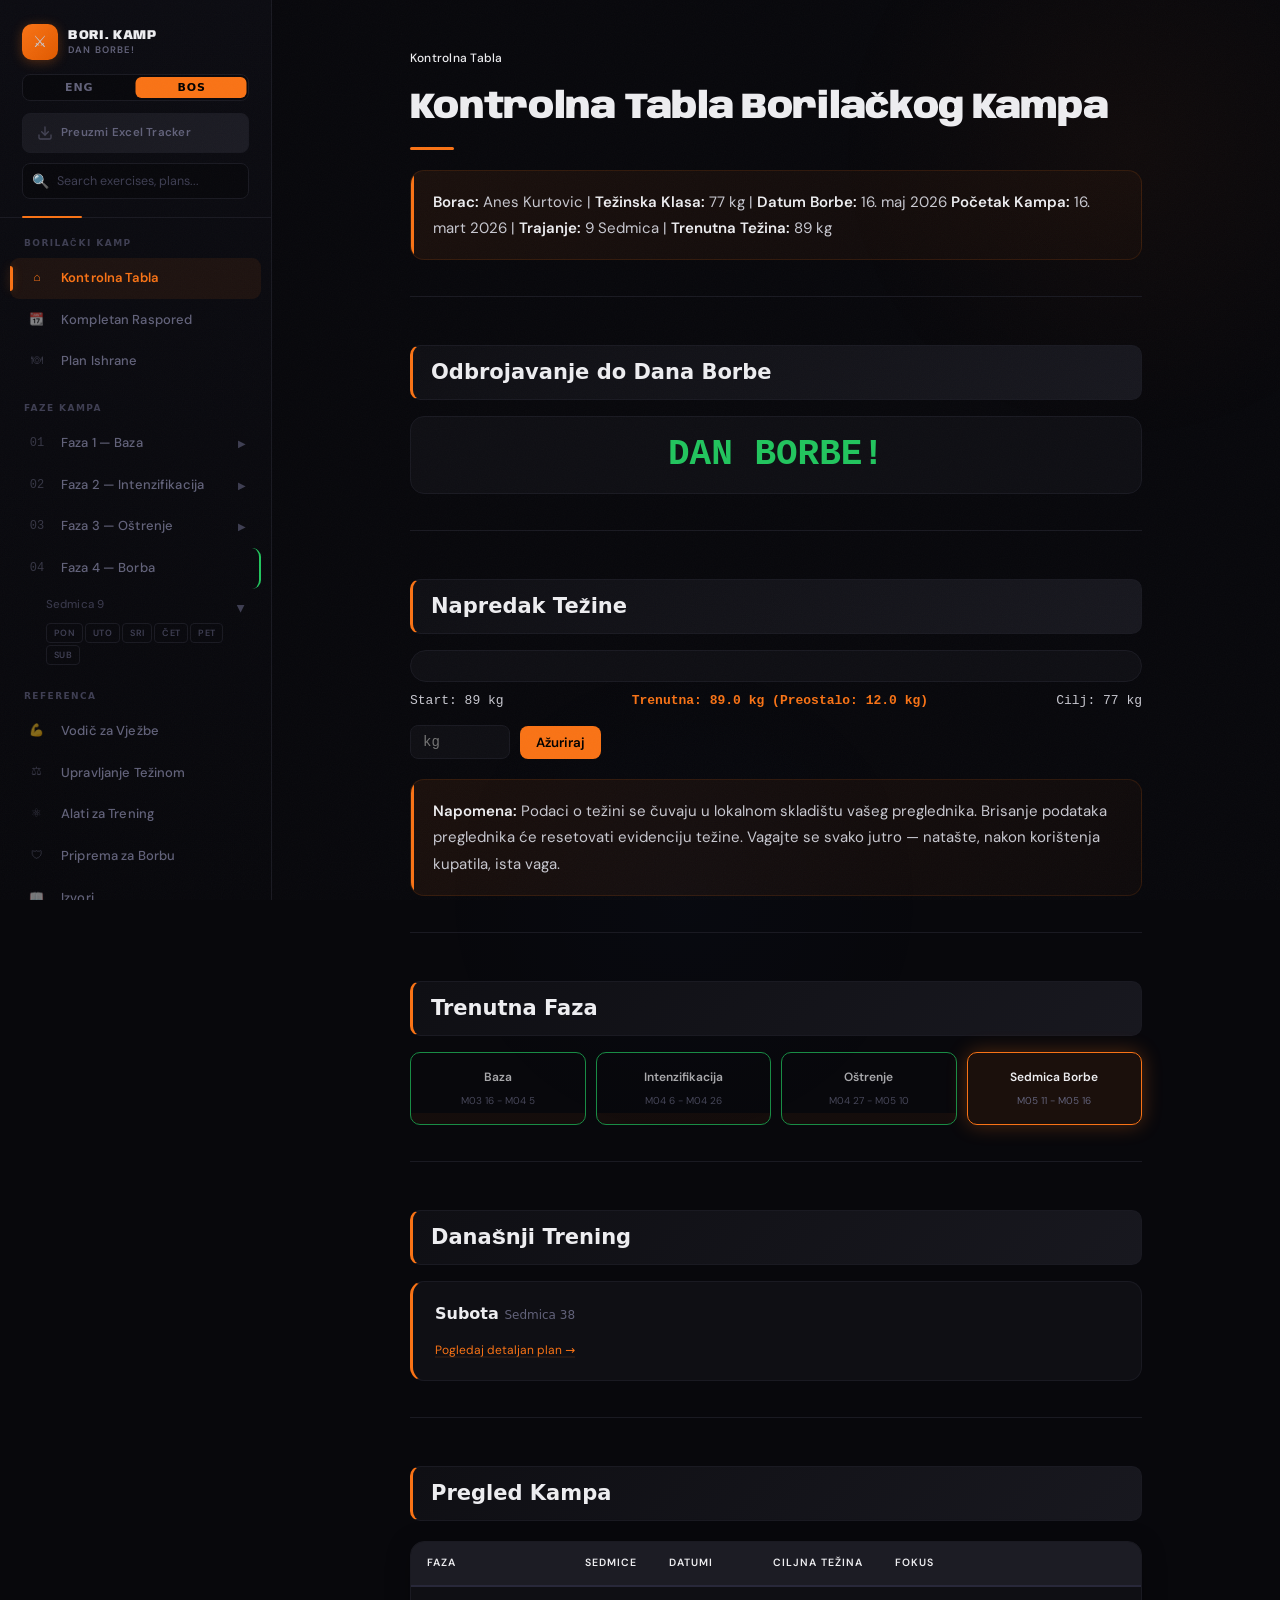
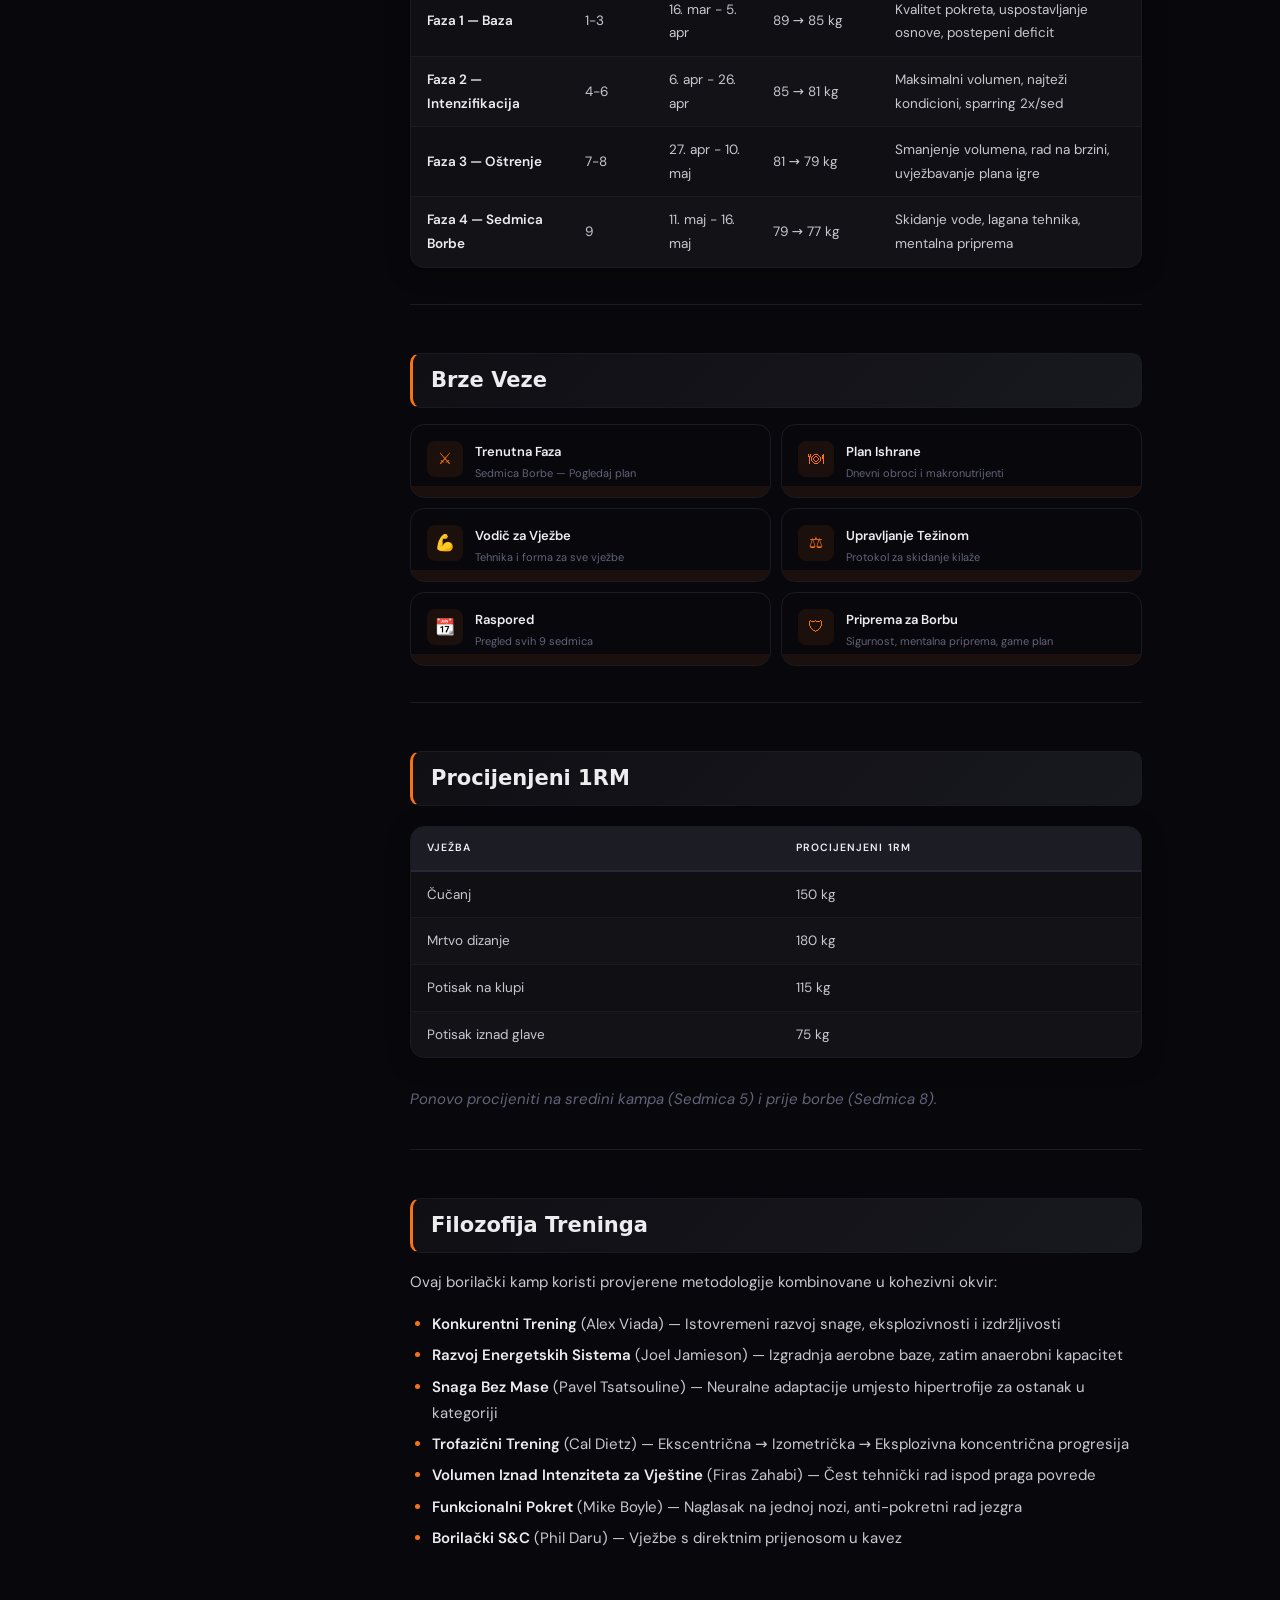
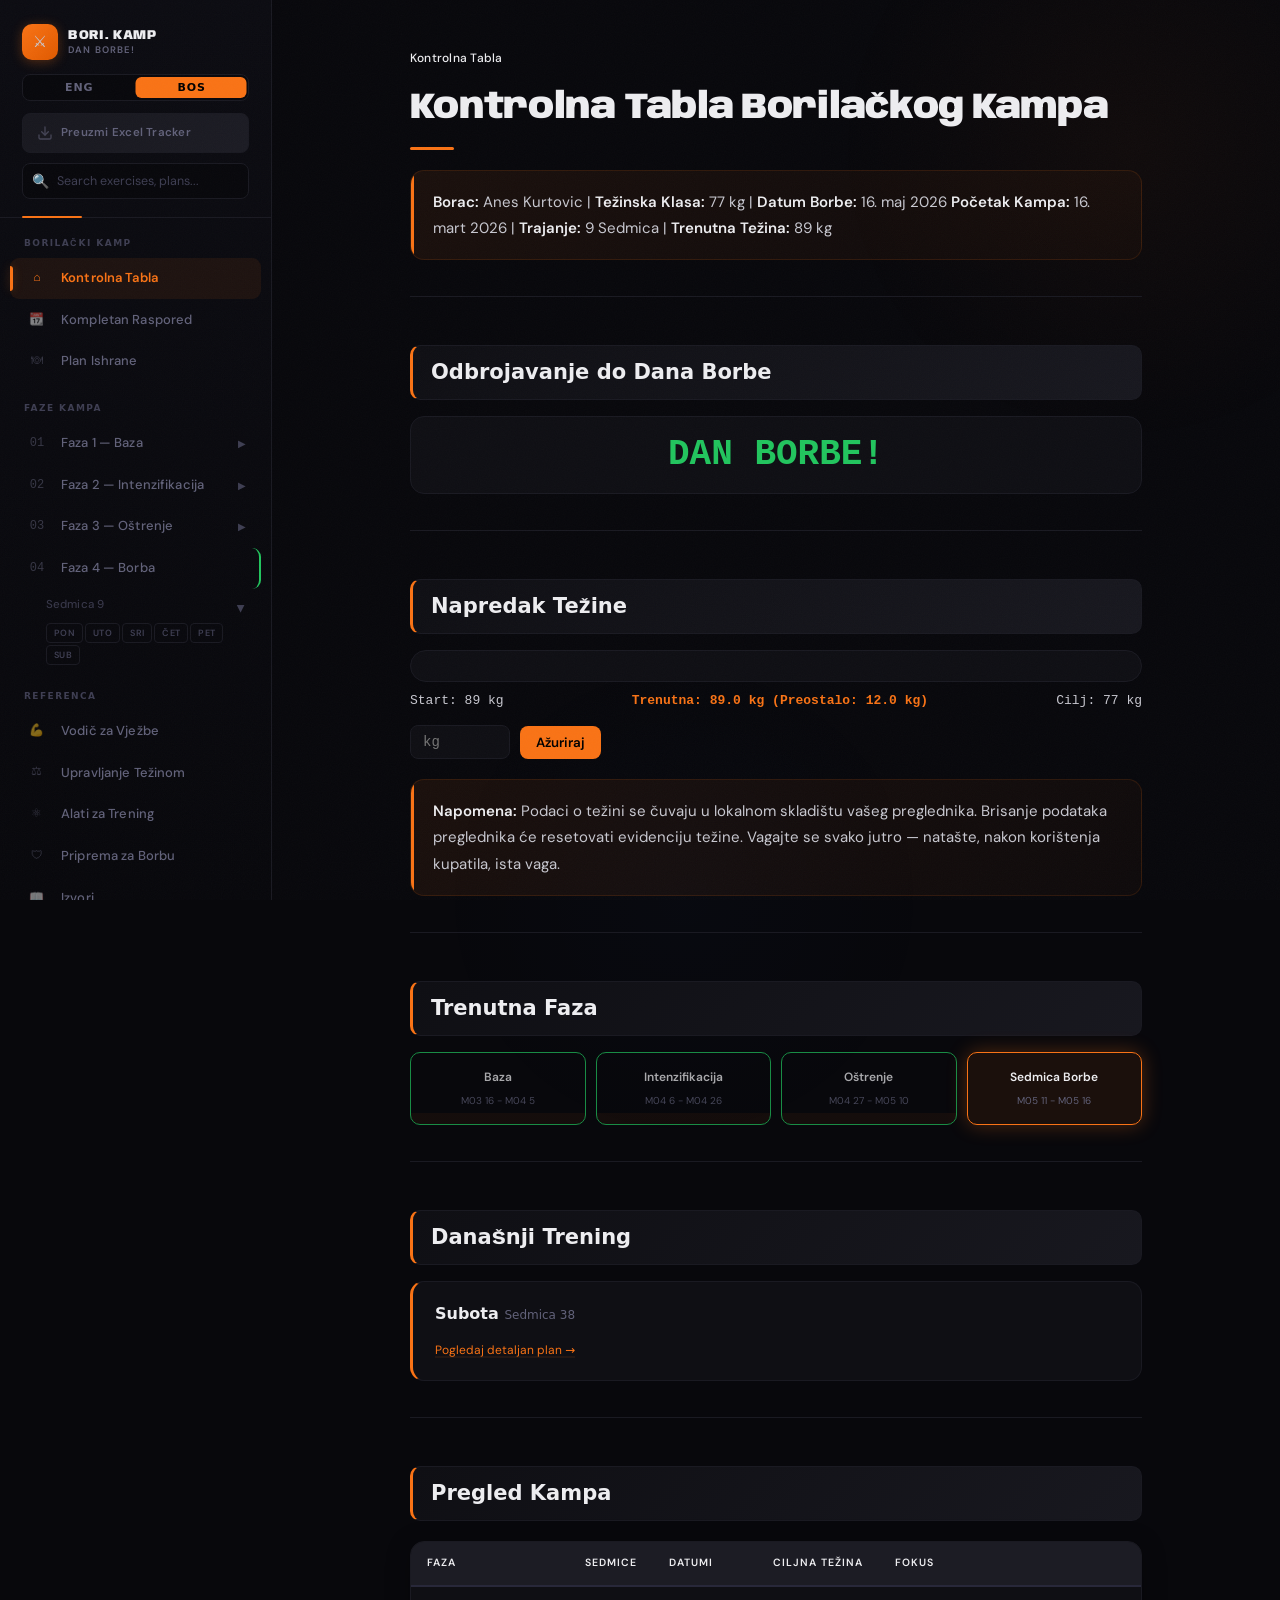
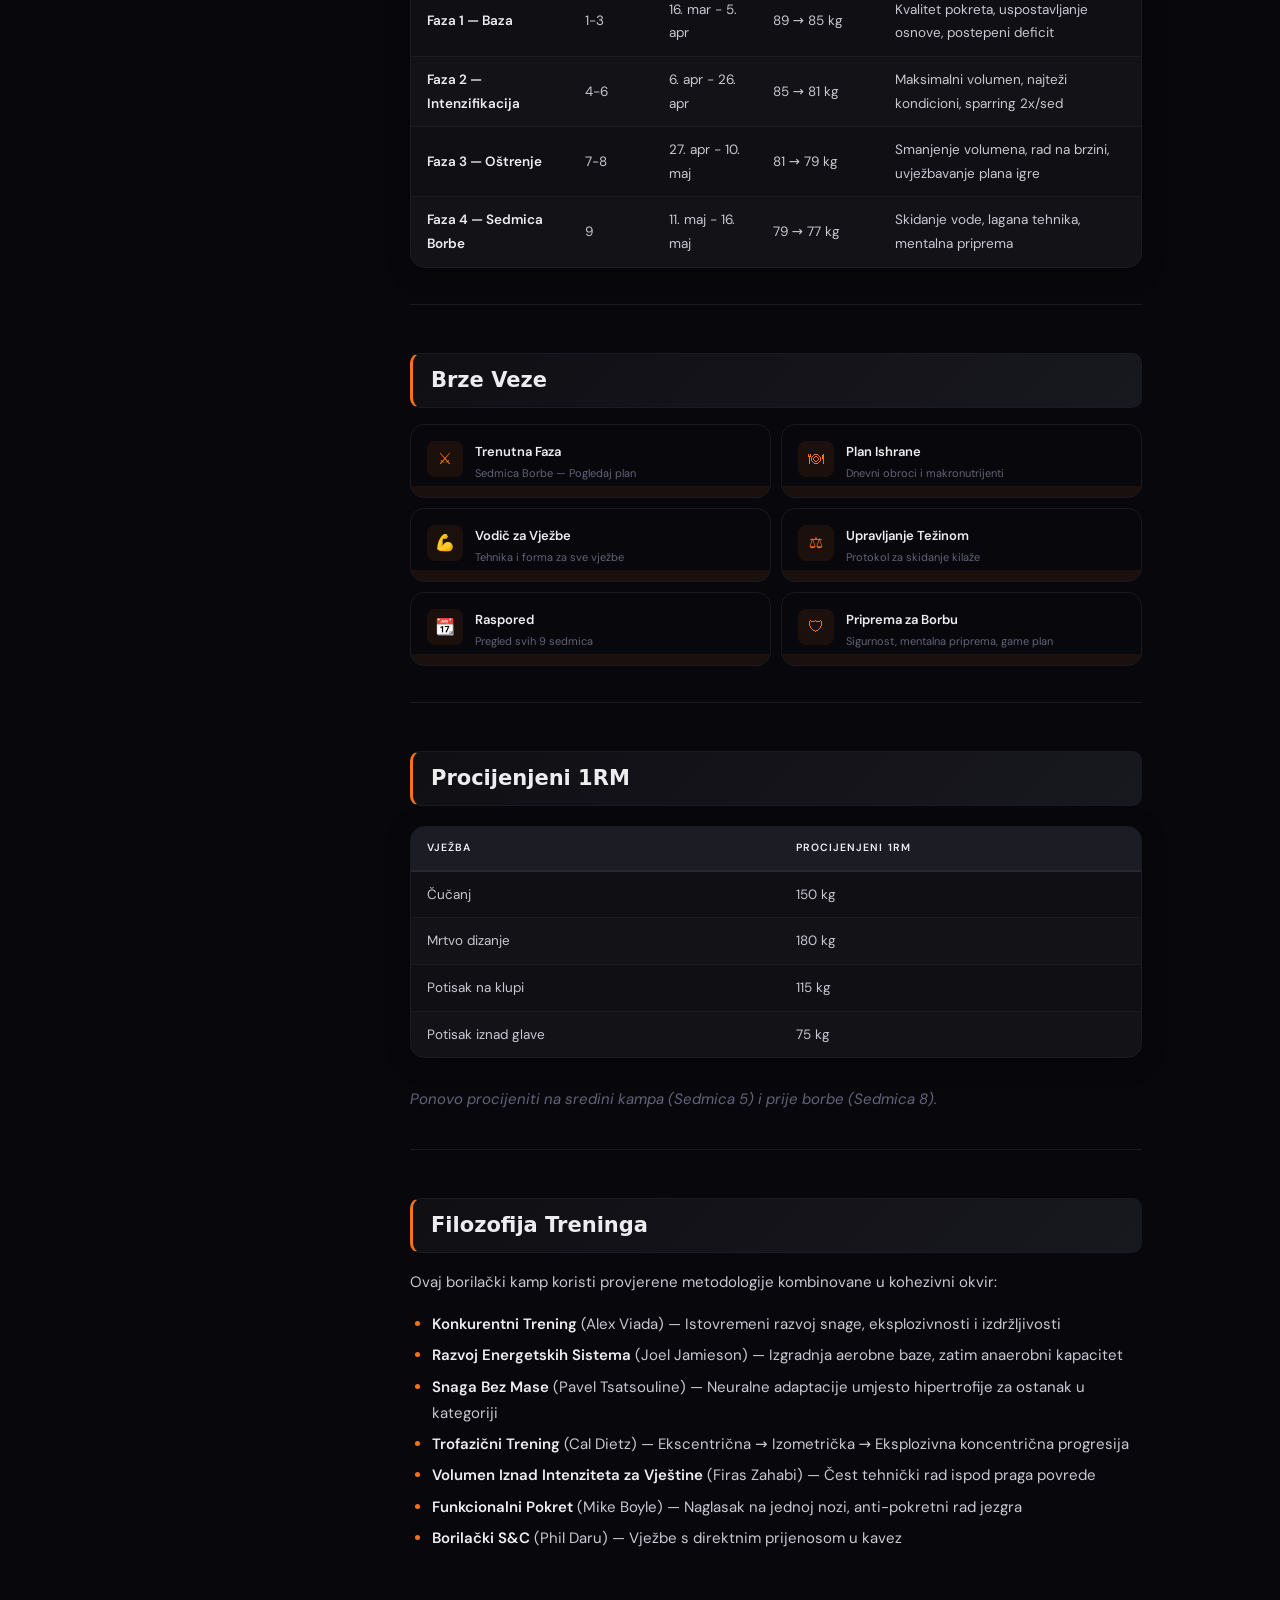
